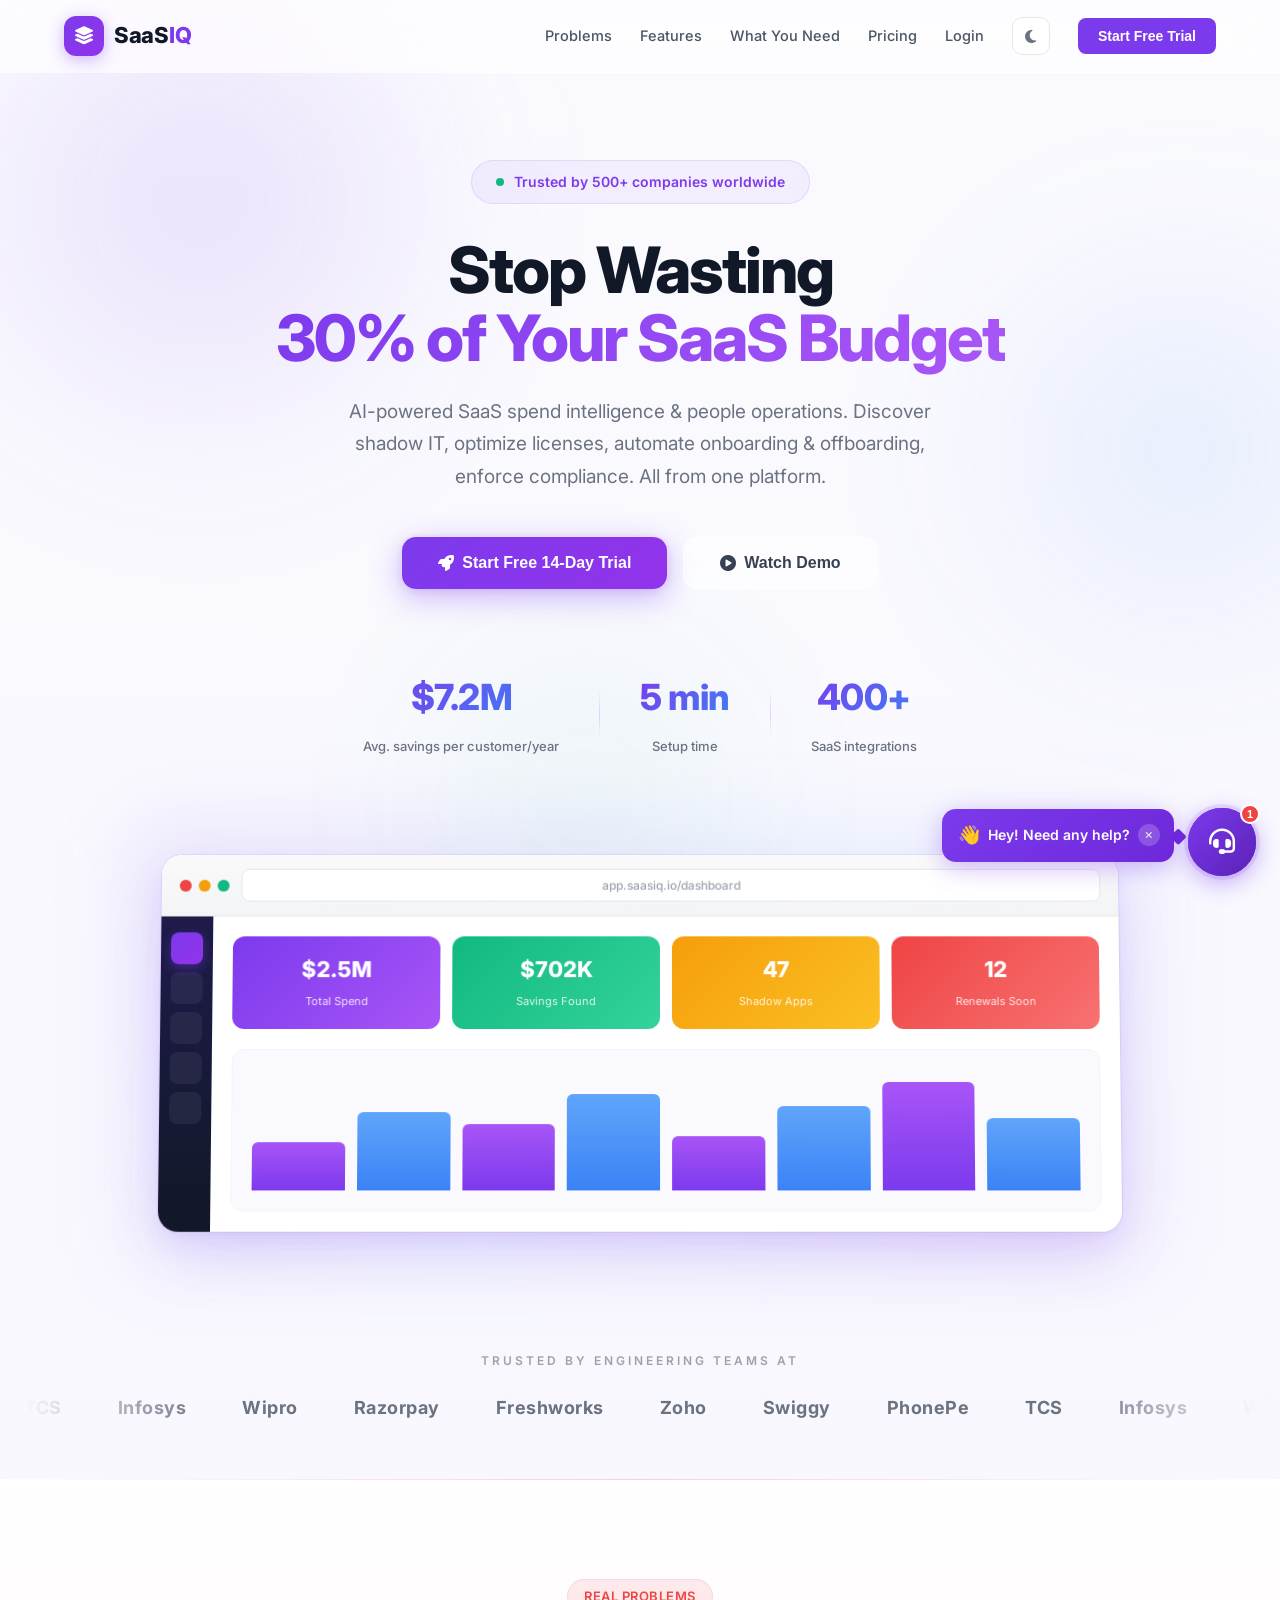
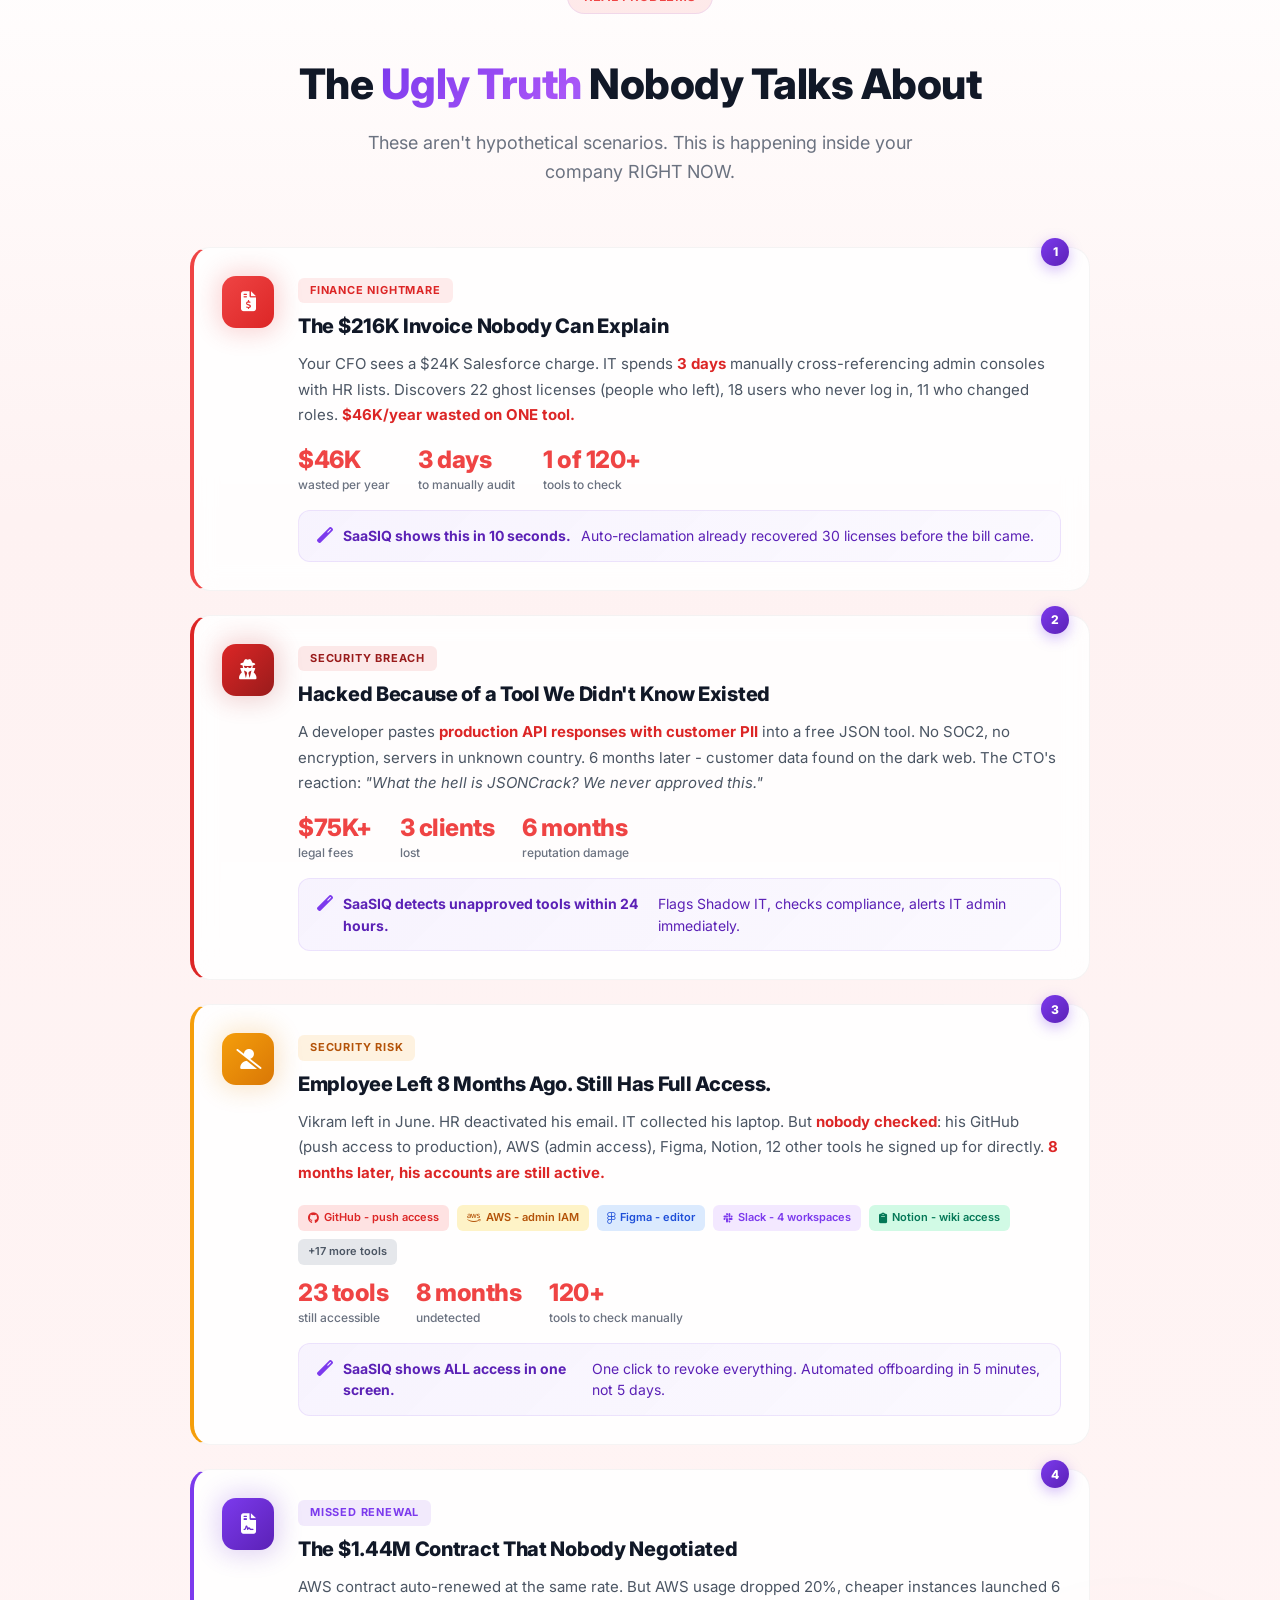
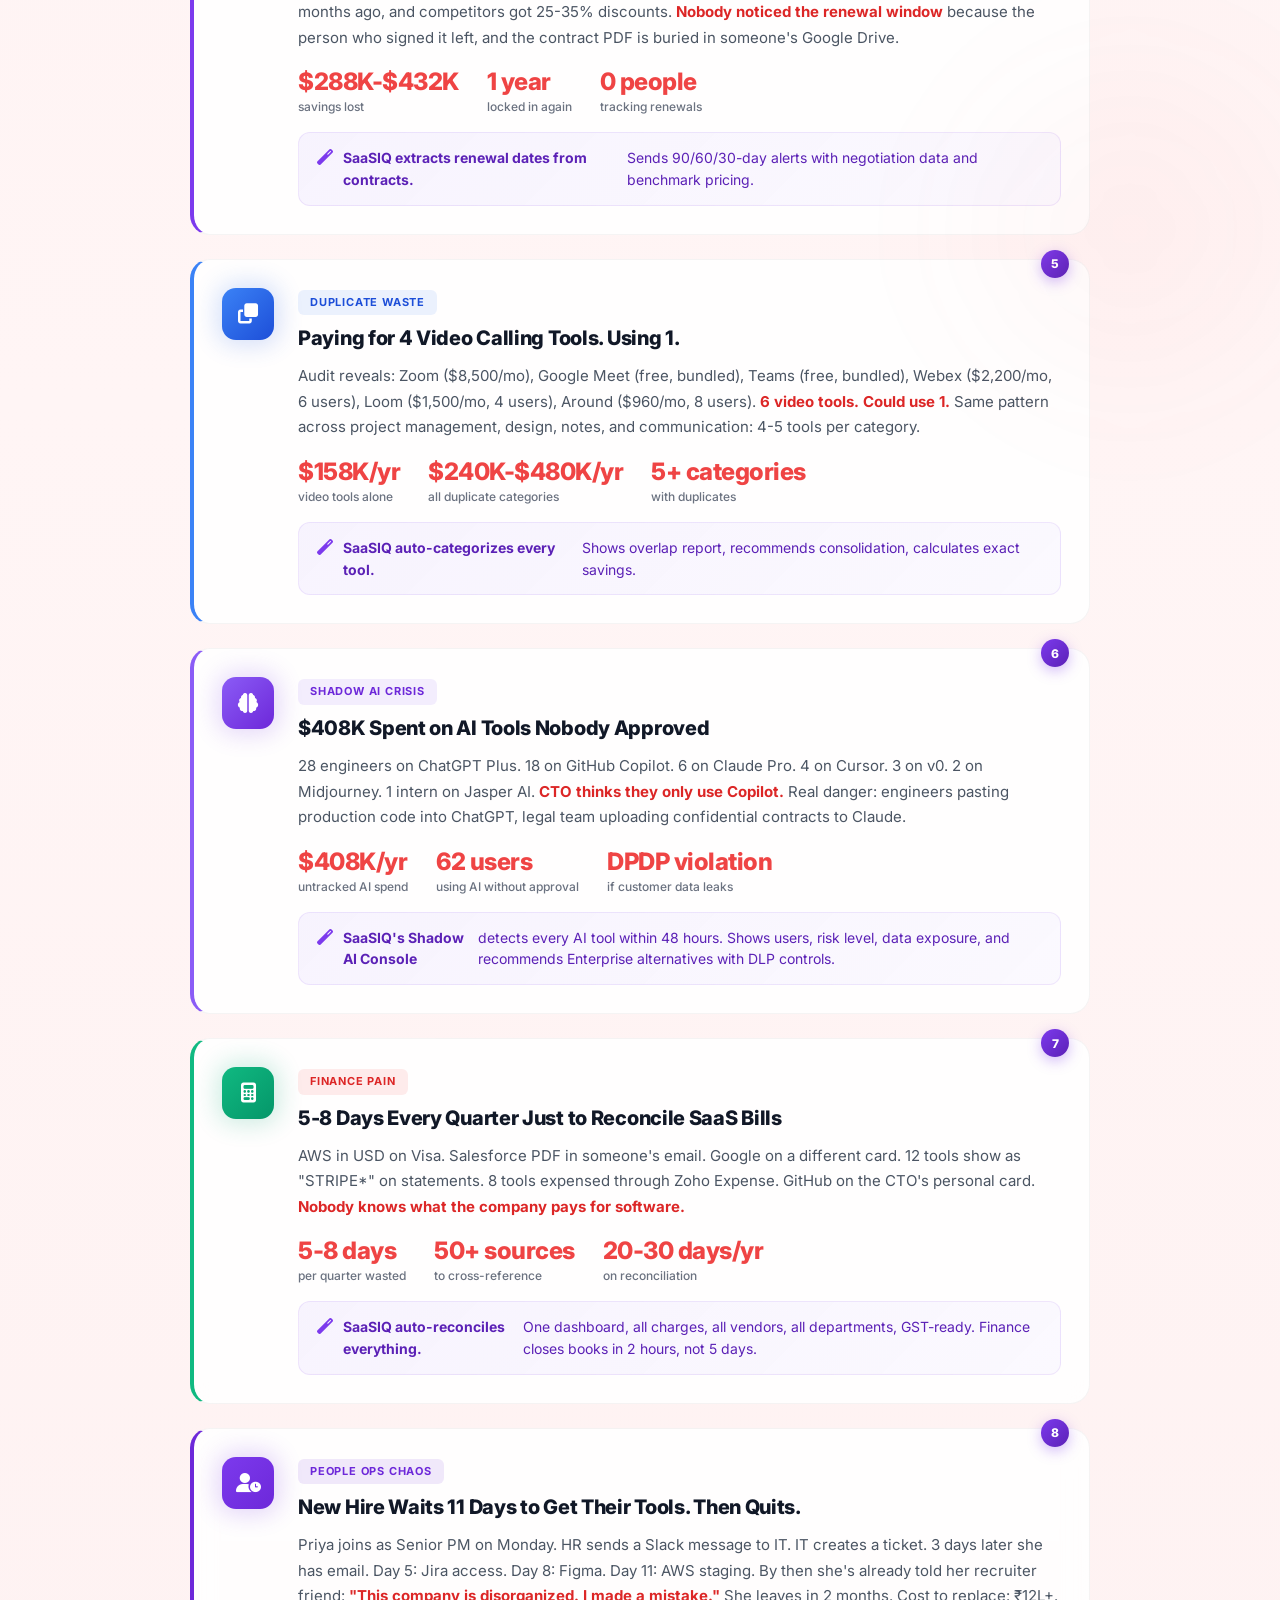
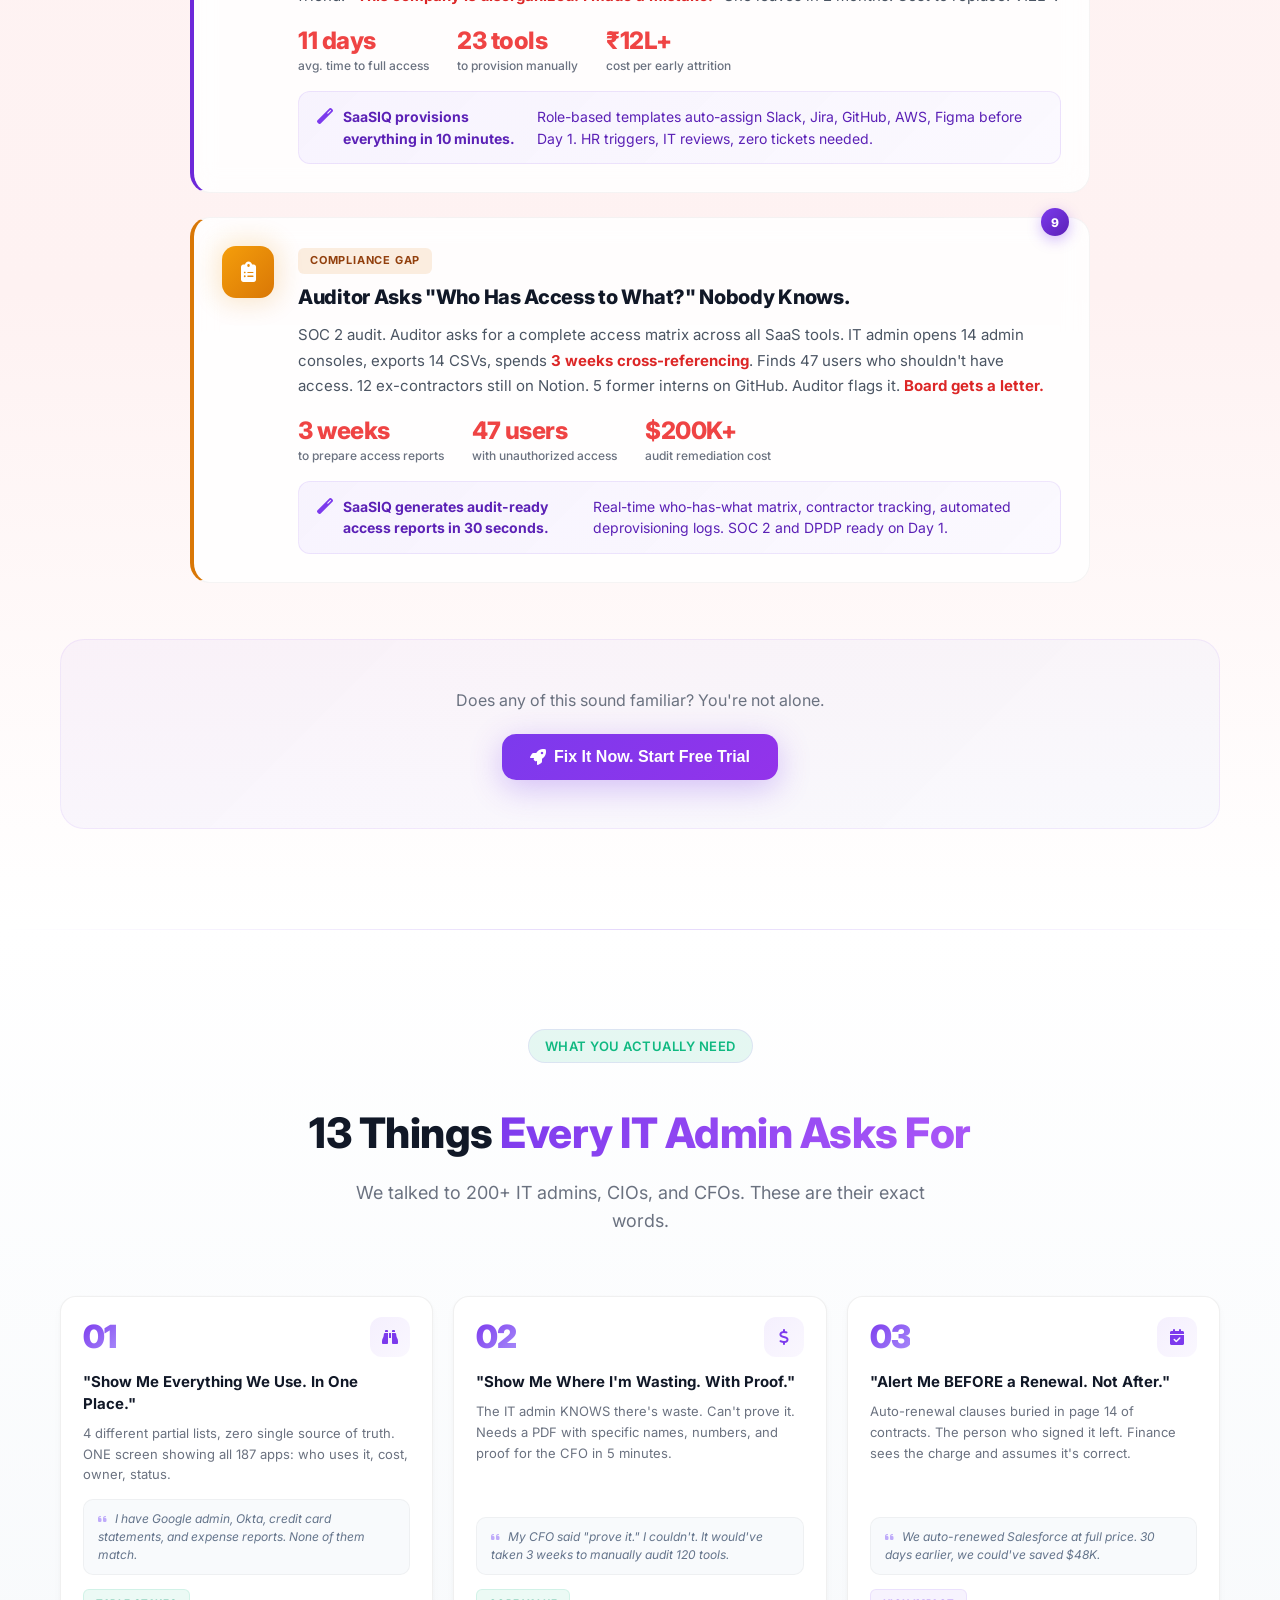
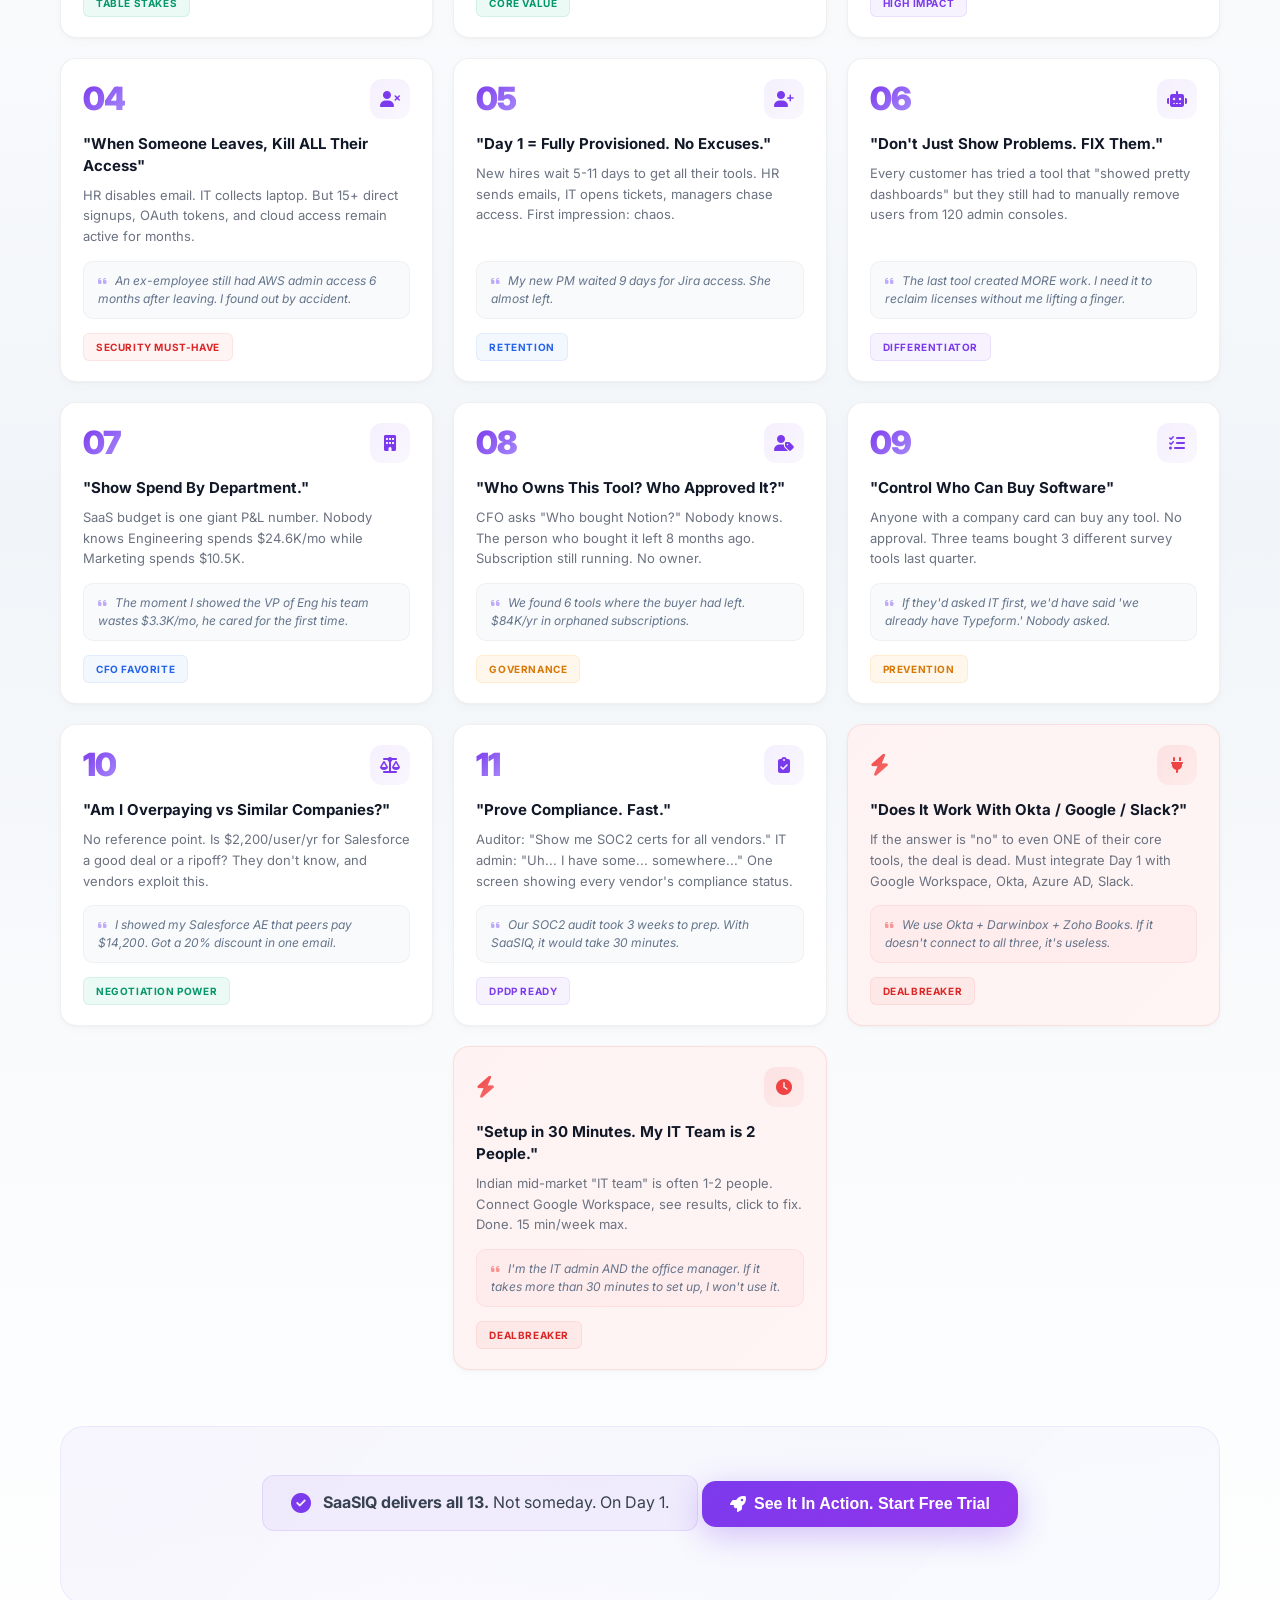
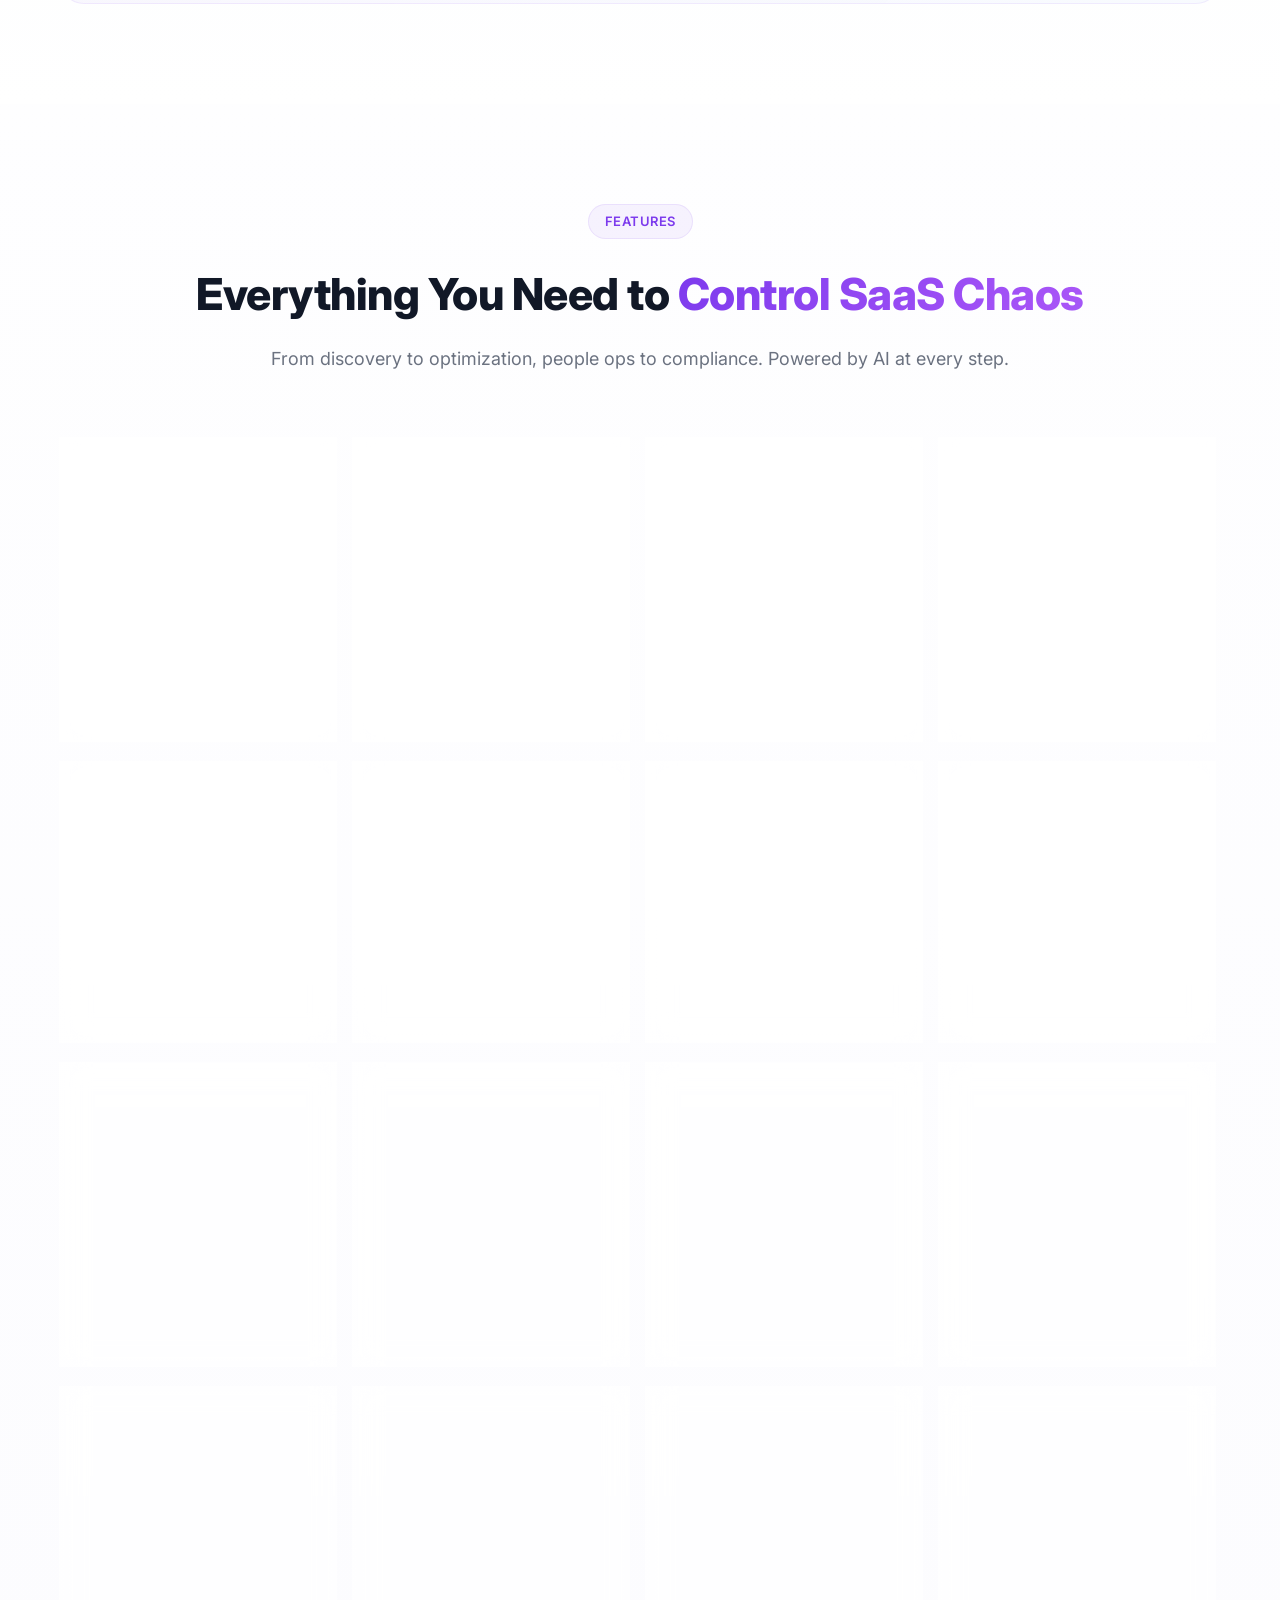
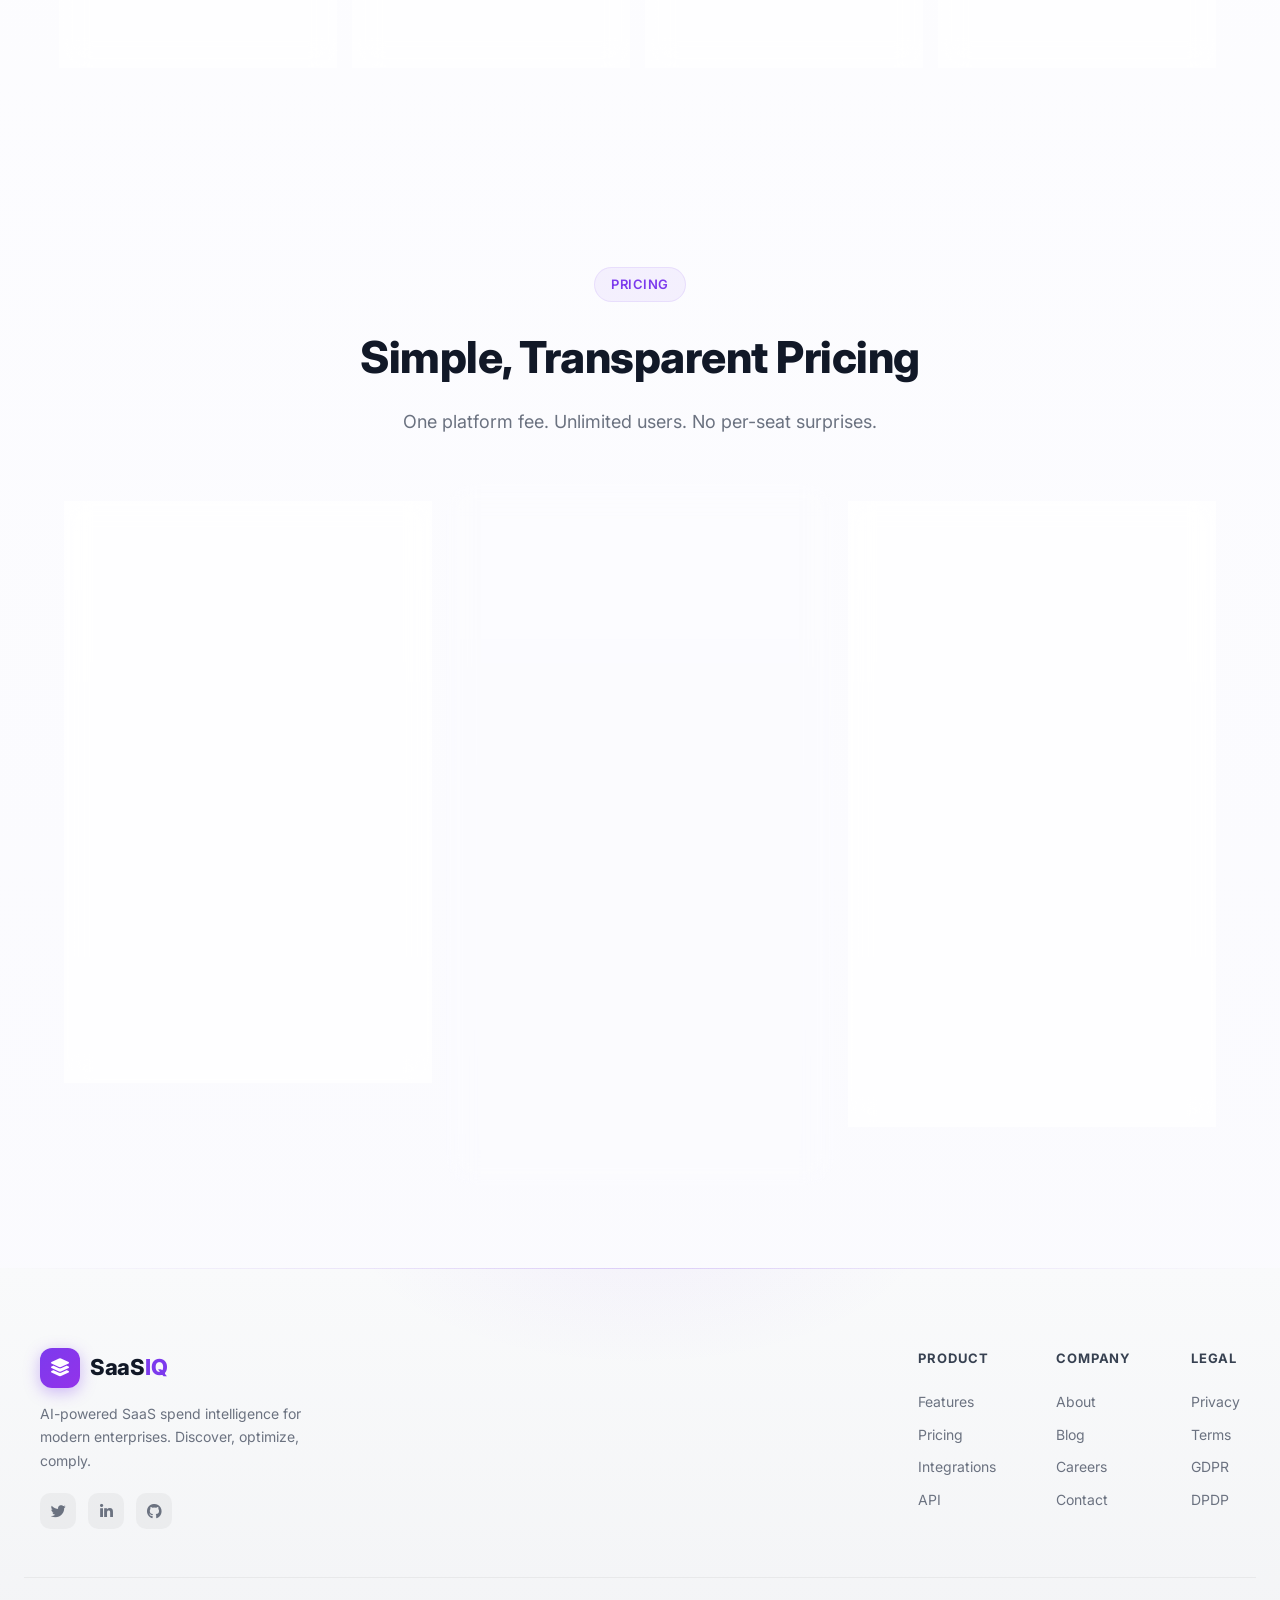
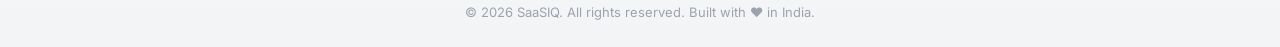
==== design/prototype/index.html @ 96b24afb "fix: hash routing - landing page visible by default, cache bust v=21" ====
<!DOCTYPE html>
<html lang="en">
<head>
    <meta charset="UTF-8">
    <meta name="viewport" content="width=device-width, initial-scale=1.0">
    <title>SaaSIQ - AI-Powered SaaS Spend Intelligence</title>
    <meta name="description" content="SaaSIQ - AI-Powered SaaS Spend Intelligence and Shadow IT Governance Platform. Discover, manage, and optimize your entire SaaS portfolio.">
    <link rel="icon" href="data:image/svg+xml,<svg xmlns='http://www.w3.org/2000/svg' viewBox='0 0 32 32'><rect width='32' height='32' rx='8' fill='%237C3AED'/><text x='16' y='22' font-size='18' font-weight='800' text-anchor='middle' fill='white' font-family='sans-serif'>S</text></svg>" type="image/svg+xml">
    <link rel="stylesheet" href="styles.css?v=21">
    <link href="https://fonts.googleapis.com/css2?family=Inter:wght@300;400;500;600;700;800&display=swap" rel="stylesheet">
    <link href="https://cdnjs.cloudflare.com/ajax/libs/font-awesome/6.4.0/css/all.min.css" rel="stylesheet">
    <style>
    /* Department Usage Analytics */
    .dept-usage-grid {
        display: grid;
        grid-template-columns: repeat(3, 1fr);
        gap: 16px;
        padding: 0 24px 24px;
    }
    .dept-card {
        border: 1px solid #E5E7EB;
        border-radius: 8px;
        padding: 16px;
        background: #fff;
        transition: box-shadow 0.2s, transform 0.2s;
    }
    .dept-card:hover {
        box-shadow: 0 4px 6px rgba(0,0,0,0.07), 0 2px 4px rgba(0,0,0,0.06);
        transform: translateY(-2px);
    }
    .dept-header { display: flex; align-items: center; gap: 12px; margin-bottom: 12px; }
    .dept-icon {
        width: 40px; height: 40px; min-width: 40px; border-radius: 10px;
        display: flex; align-items: center; justify-content: center; font-size: 16px;
    }
    .dept-info strong { display: block; font-size: 14px; }
    .dept-info span { font-size: 12px; color: #6B7280; }
    .dept-util-bar {
        width: 100%; height: 6px; background: #F3F4F6;
        border-radius: 3px; overflow: hidden; margin-bottom: 12px;
    }
    .dept-util-fill { height: 100%; border-radius: 3px; transition: width 1s ease; }
    .dept-stats {
        display: flex; justify-content: space-between; margin-bottom: 12px;
        padding-bottom: 12px; border-bottom: 1px solid #F3F4F6;
    }
    .dept-stats > div { text-align: center; }
    .dept-stats span { display: block; font-size: 10px; color: #6B7280; text-transform: uppercase; letter-spacing: 0.3px; }
    .dept-stats strong { font-size: 14px; }
    .dept-top-apps { display: flex; flex-wrap: wrap; gap: 6px; }
    .dept-app-chip {
        display: inline-flex; align-items: center; gap: 4px;
        padding: 4px 8px; border-radius: 6px; font-size: 11px;
        background: #F9FAFB; border: 1px solid #F3F4F6; font-weight: 500;
    }
    /* Leaderboard */
    .dept-leaderboard { padding: 0 24px 16px; display: flex; flex-direction: column; gap: 14px; }
    .leader-row { display: flex; align-items: center; gap: 12px; }
    .leader-rank {
        width: 28px; height: 28px; min-width: 28px; border-radius: 50%;
        display: flex; align-items: center; justify-content: center;
        font-size: 12px; font-weight: 700; color: #fff;
    }
    .leader-info { min-width: 120px; }
    .leader-info strong { display: block; font-size: 13px; }
    .leader-info span { font-size: 11px; color: #6B7280; }
    .leader-bar { flex: 1; height: 8px; background: #F3F4F6; border-radius: 4px; overflow: hidden; }
    .leader-fill { height: 100%; border-radius: 4px; transition: width 1s ease; }
    /* Days-Left Circle Indicators */
    .days-circle {
        width: 62px; height: 62px; min-width: 62px; border-radius: 50%;
        display: flex; flex-direction: column; align-items: center; justify-content: center;
        font-weight: 700; line-height: 1;
        box-shadow: 0 2px 8px rgba(0,0,0,0.08);
    }
    .days-circle .days-num { font-size: 18px; font-weight: 800; }
    .days-circle .days-label { font-size: 8px; font-weight: 500; text-transform: uppercase; letter-spacing: 0.3px; margin-top: 1px; opacity: 0.85; }
    .days-circle.critical { background: linear-gradient(135deg, #EF4444, #DC2626); color: #fff; box-shadow: 0 3px 12px rgba(239,68,68,0.35); animation: pulse-critical 2s infinite; }
    .days-circle.urgent { background: linear-gradient(135deg, #F97316, #EA580C); color: #fff; box-shadow: 0 3px 12px rgba(249,115,22,0.30); }
    .days-circle.warning { background: linear-gradient(135deg, #FBBF24, #F59E0B); color: #78350F; box-shadow: 0 3px 12px rgba(245,158,11,0.25); }
    .days-circle.safe { background: linear-gradient(135deg, #34D399, #10B981); color: #fff; box-shadow: 0 3px 12px rgba(16,185,129,0.25); }
    @keyframes pulse-critical { 0%, 100% { box-shadow: 0 3px 12px rgba(239,68,68,0.35); } 50% { box-shadow: 0 3px 20px rgba(239,68,68,0.55); } }
    /* Renewal filter */
    .renewal-filter-bar { display: flex; align-items: center; gap: 12px; padding: 16px 28px; background: #F9FAFB; border-radius: 8px; margin: 0 24px 20px; }
    .renewal-filter-label { font-size: 13px; font-weight: 600; color: #6B7280; }
    /* Dark mode inline overrides */
    body.theme-dark .dept-card { background: #1A1D2E !important; border-color: #2D3148 !important; color: #E5E7EB !important; }
    body.theme-dark .dept-app-chip { background: #252A3A !important; border-color: #374151 !important; color: #D1D5DB !important; }
    body.theme-dark .dept-info span { color: #9CA3AF; }
    body.theme-dark .dept-stats span { color: #9CA3AF; }
    body.theme-dark .dept-util-bar { background: #252A3A; }
    body.theme-dark .renewal-filter-bar { background: #1A1D2E; border: 1px solid #2D3148; }
    body.theme-dark .renewal-filter-label { color: #9CA3AF; }
    /* Responsive */
    @media (max-width: 1100px) { .dept-usage-grid { grid-template-columns: repeat(2, 1fr); } }
    @media (max-width: 700px) { .dept-usage-grid { grid-template-columns: 1fr; } }

    /* ===== NESTED DRILL-DOWN UX ===== */
    .drill-overlay {
        position: fixed; inset: 0; z-index: 10000;
        background: rgba(0,0,0,0.45); backdrop-filter: blur(4px);
        display: none; animation: fadeIn 0.2s ease;
    }
    .drill-overlay.open { display: flex; justify-content: flex-end; }
    .drill-panel {
        width: min(820px, 92vw); height: 100vh; background: #fff;
        box-shadow: -8px 0 40px rgba(0,0,0,0.15);
        overflow-y: auto; display: flex; flex-direction: column;
        animation: slideInRight 0.3s cubic-bezier(0.16, 1, 0.3, 1);
    }
    @keyframes slideInRight { from { transform: translateX(100%); } to { transform: translateX(0); } }
    @keyframes fadeIn { from { opacity: 0; } to { opacity: 1; } }

    /* Breadcrumb */
    .drill-breadcrumb {
        display: flex; align-items: center; gap: 6px; padding: 16px 24px 0;
        font-size: 13px; color: var(--gray-500); flex-wrap: wrap;
    }
    .drill-breadcrumb a {
        color: var(--primary); font-weight: 500; cursor: pointer; text-decoration: none;
        transition: color 0.15s;
    }
    .drill-breadcrumb a:hover { color: var(--primary-dark); text-decoration: underline; }
    .drill-breadcrumb .sep { color: var(--gray-300); font-size: 11px; }
    .drill-breadcrumb .current { color: var(--gray-800); font-weight: 600; }

    /* Drill header */
    .drill-header {
        display: flex; align-items: flex-start; justify-content: space-between;
        padding: 16px 24px 20px; border-bottom: 1px solid var(--gray-100);
    }
    .drill-header-left { display: flex; align-items: center; gap: 14px; }
    .drill-header-icon {
        width: 48px; height: 48px; border-radius: 14px;
        display: flex; align-items: center; justify-content: center;
        font-size: 20px; flex-shrink: 0;
    }
    .drill-header h2 { font-size: 22px; font-weight: 800; color: var(--gray-900); margin: 0; }
    .drill-header .drill-subtitle { font-size: 13px; color: var(--gray-500); margin-top: 2px; }
    .drill-close {
        width: 36px; height: 36px; border-radius: 10px; border: none;
        background: var(--gray-100); color: var(--gray-600); cursor: pointer;
        display: flex; align-items: center; justify-content: center;
        font-size: 16px; transition: all 0.15s; flex-shrink: 0;
    }
    .drill-close:hover { background: var(--gray-200); color: var(--gray-800); }

    /* Drill KPI strip */
    .drill-kpi-strip {
        display: grid; grid-template-columns: repeat(4, 1fr); gap: 12px;
        padding: 20px 24px; background: var(--gray-50);
        border-bottom: 1px solid var(--gray-100);
    }
    .drill-kpi {
        text-align: center; padding: 12px 8px;
        background: #fff; border-radius: 10px; border: 1px solid var(--gray-200);
    }
    .drill-kpi .kpi-val { font-size: 20px; font-weight: 800; display: block; color: var(--gray-900); }
    .drill-kpi .kpi-label { font-size: 10px; color: var(--gray-500); text-transform: uppercase; letter-spacing: 0.5px; font-weight: 600; display: block; margin-top: 2px; }

    /* Team cards grid */
    .drill-team-grid {
        display: grid; grid-template-columns: repeat(2, 1fr); gap: 14px;
        padding: 20px 24px;
    }
    @media (max-width: 700px) { .drill-team-grid { grid-template-columns: 1fr; } }

    .drill-team-card {
        border: 1.5px solid var(--gray-200); border-radius: 12px;
        padding: 18px; background: #fff; cursor: pointer;
        transition: all 0.2s; position: relative;
    }
    .drill-team-card:hover {
        border-color: var(--primary-light); box-shadow: 0 4px 16px rgba(124,58,237,0.1);
        transform: translateY(-2px);
    }
    .drill-team-card .team-head { display: flex; align-items: center; gap: 12px; margin-bottom: 12px; }
    .drill-team-card .team-icon {
        width: 36px; height: 36px; border-radius: 10px;
        display: flex; align-items: center; justify-content: center;
        font-size: 14px; flex-shrink: 0;
    }
    .drill-team-card .team-name { font-size: 15px; font-weight: 700; color: var(--gray-900); }
    .drill-team-card .team-meta { font-size: 12px; color: var(--gray-500); }
    .drill-team-card .team-bar { width: 100%; height: 5px; background: var(--gray-100); border-radius: 3px; margin-bottom: 10px; overflow: hidden; }
    .drill-team-card .team-bar-fill { height: 100%; border-radius: 3px; transition: width 0.8s ease; }
    .drill-team-card .team-stats { display: flex; justify-content: space-between; font-size: 12px; }
    .drill-team-card .team-stats span { color: var(--gray-500); }
    .drill-team-card .team-stats strong { color: var(--gray-800); }
    .drill-team-card .drill-arrow {
        position: absolute; right: 16px; top: 50%; transform: translateY(-50%);
        color: var(--gray-300); font-size: 14px; transition: all 0.2s;
    }
    .drill-team-card:hover .drill-arrow { color: var(--primary); transform: translateY(-50%) translateX(3px); }

    /* Member table inside team drill */
    .drill-member-section { padding: 0 24px 24px; }
    .drill-member-section h4 { font-size: 14px; font-weight: 700; color: var(--gray-800); margin-bottom: 12px; display: flex; align-items: center; gap: 8px; }
    .drill-member-table { width: 100%; border-collapse: separate; border-spacing: 0; font-size: 13px; }
    .drill-member-table thead th {
        text-align: left; padding: 10px 14px; font-size: 11px; font-weight: 600;
        text-transform: uppercase; letter-spacing: 0.3px; color: var(--gray-500);
        background: var(--gray-50); border-bottom: 1px solid var(--gray-200);
    }
    .drill-member-table thead th:first-child { border-radius: 8px 0 0 0; }
    .drill-member-table thead th:last-child { border-radius: 0 8px 0 0; }
    .drill-member-table tbody td {
        padding: 12px 14px; border-bottom: 1px solid var(--gray-100);
        color: var(--gray-700); vertical-align: middle;
    }
    .drill-member-table tbody tr:hover { background: rgba(124,58,237,0.03); }
    .member-avatar {
        width: 30px; height: 30px; border-radius: 50%; display: inline-flex;
        align-items: center; justify-content: center; font-size: 11px;
        font-weight: 700; color: #fff; margin-right: 8px; vertical-align: middle;
    }
    .member-status {
        display: inline-flex; align-items: center; gap: 4px; padding: 3px 10px;
        border-radius: 6px; font-size: 11px; font-weight: 600;
    }
    .member-status.active { background: #D1FAE5; color: #047857; }
    .member-status.idle { background: #FEF3C7; color: #B45309; }
    .member-status.inactive { background: #FEE2E2; color: #DC2626; }

    /* AI insight box in drill */
    .drill-ai-insight {
        margin: 0 24px 20px; padding: 14px 16px; border-radius: 10px;
        background: linear-gradient(135deg, rgba(124,58,237,0.05), rgba(59,130,246,0.05));
        border: 1px solid rgba(124,58,237,0.12);
        display: flex; align-items: flex-start; gap: 10px;
    }
    .drill-ai-insight i { color: var(--primary); margin-top: 2px; }
    .drill-ai-insight span { font-size: 12px; color: var(--gray-600); line-height: 1.5; }

    /* Clickable dept card indicator */
    .dept-card[onclick], .dept-grid [onclick] {
        cursor: pointer;
        position: relative;
    }
    .dept-card[onclick]::after {
        content: '\f054';
        font-family: 'Font Awesome 6 Free';
        font-weight: 900;
        position: absolute;
        top: 16px; right: 16px;
        font-size: 11px;
        color: var(--gray-300);
        transition: all 0.2s;
    }
    .dept-card[onclick]:hover::after {
        color: var(--primary);
        transform: translateX(2px);
    }

    /* Cost drill-down specific */
    .drill-cost-grid {
        display: grid; grid-template-columns: repeat(2, 1fr); gap: 14px;
        padding: 20px 24px;
    }
    @media (max-width: 700px) { .drill-cost-grid { grid-template-columns: 1fr; } }
    .drill-cost-card {
        border: 1.5px solid var(--gray-200); border-radius: 12px;
        padding: 18px; background: #fff; cursor: pointer;
        transition: all 0.2s; position: relative;
    }
    .drill-cost-card:hover {
        border-color: var(--primary-light); box-shadow: 0 4px 16px rgba(124,58,237,0.1);
        transform: translateY(-2px);
    }
    .drill-cost-card .cost-team-name { font-size: 15px; font-weight: 700; color: var(--gray-900); margin-bottom: 4px; }
    .drill-cost-card .cost-team-meta { font-size: 12px; color: var(--gray-500); margin-bottom: 12px; }
    .drill-cost-card .cost-amount { font-size: 24px; font-weight: 800; color: var(--gray-900); }
    .drill-cost-card .cost-waste { font-size: 12px; color: var(--red); font-weight: 600; margin-top: 4px; }

    /* App usage list in team view */
    .drill-app-list { padding: 0 24px 24px; display: flex; flex-direction: column; gap: 8px; }
    .drill-app-row {
        display: flex; align-items: center; gap: 12px; padding: 10px 14px;
        background: var(--gray-50); border-radius: 10px;
    }
    .drill-app-row .app-icon { width: 32px; height: 32px; border-radius: 8px; font-size: 11px; }
    .drill-app-row .app-details { flex: 1; }
    .drill-app-row .app-name { font-size: 13px; font-weight: 600; color: var(--gray-800); }
    .drill-app-row .app-usage { font-size: 11px; color: var(--gray-500); }
    .drill-app-row .app-cost { font-size: 14px; font-weight: 700; color: var(--gray-800); }

    /* Dark mode overrides for drill */
    body.theme-dark .drill-panel { background: #13152A; color: #E5E7EB; }
    body.theme-dark .drill-header h2 { color: #E5E7EB; }
    body.theme-dark .drill-header .drill-subtitle { color: #9CA3AF; }
    body.theme-dark .drill-close { background: #252A3A; color: #9CA3AF; }
    body.theme-dark .drill-close:hover { background: #374151; color: #E5E7EB; }
    body.theme-dark .drill-kpi-strip { background: #1A1D2E; border-color: #2D3148; }
    body.theme-dark .drill-kpi { background: #252A3A; border-color: #374151; }
    body.theme-dark .drill-kpi .kpi-val { color: #E5E7EB; }
    body.theme-dark .drill-kpi .kpi-label { color: #9CA3AF; }
    body.theme-dark .drill-team-card { background: #1A1D2E; border-color: #2D3148; color: #E5E7EB; }
    body.theme-dark .drill-team-card:hover { border-color: var(--primary-light); }
    body.theme-dark .drill-team-card .team-name { color: #E5E7EB; }
    body.theme-dark .drill-member-table thead th { background: #1A1D2E; color: #9CA3AF; border-color: #2D3148; }
    body.theme-dark .drill-member-table tbody td { border-color: #2D3148; color: #D1D5DB; }
    body.theme-dark .drill-cost-card { background: #1A1D2E; border-color: #2D3148; }
    body.theme-dark .drill-cost-card .cost-team-name { color: #E5E7EB; }
    body.theme-dark .drill-cost-card .cost-amount { color: #E5E7EB; }
    body.theme-dark .drill-breadcrumb .current { color: #E5E7EB; }
    body.theme-dark .drill-app-row { background: #252A3A; }
    body.theme-dark .drill-app-row .app-name { color: #E5E7EB; }
    body.theme-dark .drill-app-row .app-cost { color: #E5E7EB; }

    /* ===== ORG EXPLORER TREE (3 levels: Org → Team → Person) ===== */
    .org-tree { user-select: none; }

    /* ---- Org-level node (root card) ---- */
    .org-node {
        border: 1.5px solid var(--gray-200); border-radius: 16px;
        background: #fff; margin-bottom: 20px; overflow: hidden;
        transition: box-shadow 0.2s;
    }
    .org-node:hover { box-shadow: 0 4px 20px rgba(0,0,0,0.06); }
    .org-node-header {
        display: flex; align-items: center; gap: 14px; padding: 20px 24px;
        cursor: pointer; transition: background 0.15s;
    }
    .org-node-header:hover { background: var(--gray-50); }
    .org-toggle {
        width: 30px; height: 30px; border-radius: 8px; border: none;
        background: var(--gray-100); color: var(--gray-600);
        display: flex; align-items: center; justify-content: center;
        font-size: 12px; cursor: pointer; transition: all 0.25s; flex-shrink: 0;
    }
    .org-toggle.open { background: var(--primary-bg); color: var(--primary); transform: rotate(90deg); }
    .org-node-icon {
        width: 48px; height: 48px; border-radius: 14px;
        display: flex; align-items: center; justify-content: center;
        font-size: 20px; flex-shrink: 0;
    }
    .org-node-info { flex: 1; min-width: 0; }
    .org-node-name { font-size: 20px; font-weight: 800; color: var(--gray-900); }
    .org-node-meta { font-size: 12px; color: var(--gray-500); margin-top: 2px; }
    .org-node-kpis { display: flex; gap: 4px; flex-shrink: 0; flex-wrap: wrap; }
    .org-node-kpi {
        text-align: center; padding: 6px 14px; border-radius: 10px;
        background: var(--gray-50); border: 1px solid var(--gray-100);
        min-width: 72px;
    }
    .org-node-kpi .kv { font-size: 15px; font-weight: 800; display: block; }
    .org-node-kpi .kl { font-size: 9px; color: var(--gray-500); text-transform: uppercase; letter-spacing: 0.4px; font-weight: 600; }
    .org-node-kpi.expense { background: linear-gradient(135deg,rgba(124,58,237,0.06),rgba(59,130,246,0.06)); border-color: rgba(124,58,237,0.12); }
    .org-node-kpi.waste { background: rgba(239,68,68,0.05); border-color: rgba(239,68,68,0.12); }
    .org-expense-bar {
        display: flex; gap: 8px; padding: 10px 24px 14px; flex-wrap: wrap;
        border-top: 1px dashed var(--gray-100);
    }
    .org-expense-pill {
        display: inline-flex; align-items: center; gap: 6px; padding: 5px 14px;
        border-radius: 8px; font-size: 12px; font-weight: 600;
    }
    .org-expense-pill i { font-size: 10px; }
    .org-expense-pill.spend { background: #EDE9FE; color: #6D28D9; }
    .org-expense-pill.waste { background: #FEE2E2; color: #DC2626; }
    .org-expense-pill.savings { background: #D1FAE5; color: #047857; }
    .org-expense-pill.apps { background: #DBEAFE; color: #1D4ED8; }
    .org-expense-pill.licenses { background: #FEF3C7; color: #B45309; }
    .org-children { display: none; padding: 0 12px 16px 32px; }
    .org-children.open { display: block; }

    /* ---- Team-level node (direct child of org) ---- */
    .team-node {
        border: 1.5px solid var(--gray-200); border-radius: 12px;
        background: #fff; margin: 10px 0; overflow: hidden;
        border-left: 4px solid var(--gray-300);
        transition: all 0.2s; position: relative;
    }
    .team-node:hover { border-left-color: var(--primary); box-shadow: 0 2px 12px rgba(0,0,0,0.04); }
    .team-node::before {
        content: ''; position: absolute; left: -16px; top: 0; bottom: 0;
        width: 2px; background: var(--gray-200);
    }
    .team-node-header {
        display: flex; align-items: center; gap: 12px; padding: 14px 18px;
        cursor: pointer; transition: background 0.15s;
    }
    .team-node-header:hover { background: var(--gray-50); }
    .team-node-icon {
        width: 36px; height: 36px; border-radius: 10px;
        display: flex; align-items: center; justify-content: center;
        font-size: 14px; flex-shrink: 0;
    }
    .team-node-info { flex: 1; min-width: 0; }
    .team-node-name { font-size: 15px; font-weight: 700; color: var(--gray-900); }
    .team-node-meta { font-size: 11px; color: var(--gray-500); margin-top: 1px; }
    .team-node-kpis { display: flex; gap: 4px; margin-left: auto; flex-shrink: 0; flex-wrap: wrap; }
    .team-node-kpi {
        text-align: center; padding: 4px 12px; border-radius: 8px;
        background: var(--gray-50); border: 1px solid var(--gray-100);
        min-width: 60px;
    }
    .team-node-kpi .kv { font-size: 13px; font-weight: 700; display: block; }
    .team-node-kpi .kl { font-size: 8px; color: var(--gray-500); text-transform: uppercase; letter-spacing: 0.3px; font-weight: 600; }
    .team-node-kpi.expense { background: linear-gradient(135deg,rgba(124,58,237,0.05),rgba(59,130,246,0.05)); border-color: rgba(124,58,237,0.1); }
    .team-node-kpi.waste { background: rgba(239,68,68,0.04); border-color: rgba(239,68,68,0.1); }
    .team-expense-bar {
        display: flex; gap: 6px; padding: 8px 18px 10px; flex-wrap: wrap;
        border-top: 1px dashed var(--gray-100);
    }
    .team-expense-pill {
        display: inline-flex; align-items: center; gap: 5px; padding: 4px 11px;
        border-radius: 7px; font-size: 11px; font-weight: 600;
    }
    .team-expense-pill i { font-size: 9px; }
    .team-expense-pill.spend { background: #EDE9FE; color: #6D28D9; }
    .team-expense-pill.waste { background: #FEE2E2; color: #DC2626; }
    .team-expense-pill.savings { background: #D1FAE5; color: #047857; }
    .team-expense-pill.apps { background: #DBEAFE; color: #1D4ED8; }
    .team-children { display: none; padding: 4px 8px 12px 20px; }
    .team-children.open { display: block; }

    /* ---- AI tip inside team ---- */
    .team-ai-tip {
        margin: 6px 8px 10px 8px; padding: 10px 14px; border-radius: 10px;
        background: linear-gradient(135deg, rgba(124,58,237,0.04), rgba(59,130,246,0.04));
        border: 1px solid rgba(124,58,237,0.1);
        display: flex; align-items: flex-start; gap: 8px;
        font-size: 12px; color: var(--gray-600); line-height: 1.5;
    }
    .team-ai-tip i { color: var(--primary); margin-top: 1px; flex-shrink: 0; }

    /* ---- Person row (leaf) ---- */
    .person-row {
        display: flex; align-items: center; gap: 12px; padding: 10px 14px;
        border-radius: 10px; margin: 4px 0; transition: all 0.15s;
        border: 1px solid transparent;
    }
    .person-row:hover { background: rgba(124,58,237,0.04); border-color: rgba(124,58,237,0.08); }
    .person-avatar {
        width: 36px; height: 36px; border-radius: 50%; display: flex;
        align-items: center; justify-content: center; font-size: 12px;
        font-weight: 700; color: #fff; flex-shrink: 0;
    }
    .person-info { flex: 1; min-width: 0; }
    .person-name { font-size: 13px; font-weight: 600; color: var(--gray-800); }
    .person-role { font-size: 11px; color: var(--gray-500); }
    .person-stats { display: flex; gap: 12px; flex-shrink: 0; align-items: center; }
    .person-stat { text-align: center; min-width: 54px; }
    .person-stat .pv { font-size: 13px; font-weight: 700; display: block; color: var(--gray-800); }
    .person-stat .pl { font-size: 8px; color: var(--gray-500); text-transform: uppercase; letter-spacing: 0.3px; font-weight: 500; }
    .person-stat.expense-stat .pv { color: #6D28D9; font-weight: 800; }
    .person-status-dot {
        display: inline-flex; align-items: center; gap: 4px; padding: 3px 10px;
        border-radius: 6px; font-size: 10px; font-weight: 600;
    }
    .person-status-dot.active { background: #D1FAE5; color: #047857; }
    .person-status-dot.idle { background: #FEF3C7; color: #B45309; }
    .person-status-dot.inactive { background: #FEE2E2; color: #DC2626; }

    /* ---- Responsive ---- */
    @media (max-width: 900px) {
        .org-node-kpis { display: none; }
        .team-node-kpis { display: none; }
        .person-stats { display: none; }
        .org-expense-bar, .team-expense-bar { flex-direction: column; }
    }
    @media (max-width: 600px) {
        .org-children { padding-left: 12px; }
        .team-children { padding-left: 8px; }
        .org-node-header { padding: 14px 16px; }
        .team-node-header { padding: 10px 12px; }
    }

    /* ---- Dark mode ---- */
    body.theme-dark .org-node { background: #1A1D2E; border-color: #2D3148; }
    body.theme-dark .org-node-header:hover { background: #252A3A; }
    body.theme-dark .org-node-name { color: #E5E7EB; }
    body.theme-dark .org-node-kpi { background: #252A3A; border-color: #374151; }
    body.theme-dark .org-node-kpi.expense { background: rgba(124,58,237,0.12); border-color: rgba(124,58,237,0.2); }
    body.theme-dark .org-node-kpi.waste { background: rgba(239,68,68,0.1); border-color: rgba(239,68,68,0.18); }
    body.theme-dark .org-expense-bar { border-top-color: #2D3148; }
    body.theme-dark .org-expense-pill.spend { background: rgba(124,58,237,0.18); color: #A78BFA; }
    body.theme-dark .org-expense-pill.waste { background: rgba(239,68,68,0.15); color: #FCA5A5; }
    body.theme-dark .org-expense-pill.savings { background: rgba(16,185,129,0.15); color: #6EE7B7; }
    body.theme-dark .org-expense-pill.apps { background: rgba(59,130,246,0.15); color: #93C5FD; }
    body.theme-dark .org-expense-pill.licenses { background: rgba(245,158,11,0.15); color: #FCD34D; }
    body.theme-dark .org-toggle { background: #252A3A; color: #9CA3AF; }
    body.theme-dark .org-toggle.open { background: rgba(124,58,237,0.15); color: var(--primary-light); }
    body.theme-dark .team-node { background: #1E2235; border-color: #2D3148; border-left-color: #374151; }
    body.theme-dark .team-node:hover { background: #252A3A; border-left-color: var(--primary); }
    body.theme-dark .team-node::before { background: #374151; }
    body.theme-dark .team-node-name { color: #E5E7EB; }
    body.theme-dark .team-node-kpi { background: #252A3A; border-color: #374151; }
    body.theme-dark .team-node-kpi.expense { background: rgba(124,58,237,0.1); border-color: rgba(124,58,237,0.18); }
    body.theme-dark .team-node-kpi.waste { background: rgba(239,68,68,0.08); border-color: rgba(239,68,68,0.15); }
    body.theme-dark .team-expense-bar { border-top-color: #2D3148; }
    body.theme-dark .team-expense-pill.spend { background: rgba(124,58,237,0.15); color: #A78BFA; }
    body.theme-dark .team-expense-pill.waste { background: rgba(239,68,68,0.12); color: #FCA5A5; }
    body.theme-dark .team-expense-pill.savings { background: rgba(16,185,129,0.12); color: #6EE7B7; }
    body.theme-dark .team-expense-pill.apps { background: rgba(59,130,246,0.12); color: #93C5FD; }
    body.theme-dark .team-ai-tip { background: rgba(124,58,237,0.08); border-color: rgba(124,58,237,0.15); }
    body.theme-dark .person-row:hover { background: rgba(124,58,237,0.08); }
    body.theme-dark .person-name { color: #E5E7EB; }
    body.theme-dark .person-stat .pv { color: #E5E7EB; }
    body.theme-dark .person-stat.expense-stat .pv { color: #A78BFA; }

    /* ========== BULK IMPORT ========== */
    .bulk-import-tabs { display:flex; gap:0; border-bottom:2px solid var(--gray-200); margin-bottom:20px; }
    .bulk-import-tab { padding:10px 20px; font-size:13px; font-weight:600; color:var(--gray-500); cursor:pointer; border-bottom:2px solid transparent; margin-bottom:-2px; transition:all 0.2s; background:none; border-top:none; border-left:none; border-right:none; }
    .bulk-import-tab.active { color:var(--primary); border-bottom-color:var(--primary); }
    .bulk-import-tab:hover:not(.active) { color:var(--gray-700); }
    .bulk-import-panel { display:none; }
    .bulk-import-panel.active { display:block; }

    .bulk-drop-zone { border:2px dashed rgba(124,58,237,0.3); border-radius:14px; padding:40px 20px; text-align:center; cursor:pointer; transition:all 0.25s; background:rgba(124,58,237,0.03); }
    .bulk-drop-zone:hover, .bulk-drop-zone.drag-over { border-color:var(--primary); background:rgba(124,58,237,0.08); transform:scale(1.01); }
    .bulk-drop-zone i { font-size:36px; color:var(--primary); margin-bottom:12px; }

    .bulk-paste-area { width:100%; min-height:140px; border:1.5px solid var(--gray-300); border-radius:10px; padding:14px; font-family:'Courier New',monospace; font-size:12px; line-height:1.6; resize:vertical; transition:border-color 0.2s; background:var(--white); color:var(--gray-700); }
    .bulk-paste-area:focus { border-color:var(--primary); outline:none; box-shadow:0 0 0 3px rgba(124,58,237,0.1); }

    .bulk-dynamic-table { width:100%; border-collapse:separate; border-spacing:0; }
    .bulk-dynamic-table th { text-align:left; font-size:11px; font-weight:700; color:var(--gray-500); text-transform:uppercase; letter-spacing:0.5px; padding:8px 10px; background:var(--gray-50); border-bottom:1.5px solid var(--gray-200); }
    .bulk-dynamic-table td { padding:4px 4px; }
    .bulk-dynamic-table input, .bulk-dynamic-table select { width:100%; padding:7px 10px; border:1.5px solid var(--gray-200); border-radius:8px; font-size:12px; background:var(--white); color:var(--gray-700); transition:border-color 0.2s; }
    .bulk-dynamic-table input:focus, .bulk-dynamic-table select:focus { border-color:var(--primary); outline:none; }
    .bulk-row-remove { background:none; border:none; color:var(--gray-400); cursor:pointer; font-size:14px; padding:6px; border-radius:6px; transition:all 0.15s; }
    .bulk-row-remove:hover { color:#EF4444; background:rgba(239,68,68,0.08); }

    .bulk-preview { margin-top:16px; padding:14px; background:rgba(124,58,237,0.04); border:1px solid rgba(124,58,237,0.12); border-radius:10px; }
    .bulk-preview-header { display:flex; justify-content:space-between; align-items:center; margin-bottom:10px; }
    .bulk-preview-count { font-size:14px; font-weight:700; color:var(--primary); }
    .bulk-preview-table { width:100%; font-size:12px; border-collapse:collapse; }
    .bulk-preview-table th { text-align:left; padding:6px 8px; color:var(--gray-500); font-weight:600; font-size:11px; text-transform:uppercase; border-bottom:1px solid var(--gray-200); }
    .bulk-preview-table td { padding:6px 8px; color:var(--gray-700); border-bottom:1px solid var(--gray-100); }
    .bulk-preview-table tr:last-child td { border-bottom:none; }

    .bulk-import-type-selector { display:flex; gap:10px; margin-bottom:18px; }
    .bulk-type-btn { flex:1; padding:14px 12px; border:1.5px solid var(--gray-200); border-radius:12px; background:var(--white); cursor:pointer; text-align:center; transition:all 0.2s; }
    .bulk-type-btn:hover { border-color:rgba(124,58,237,0.3); background:rgba(124,58,237,0.03); }
    .bulk-type-btn.active { border-color:var(--primary); background:rgba(124,58,237,0.06); box-shadow:0 0 0 3px rgba(124,58,237,0.08); }
    .bulk-type-btn i { font-size:22px; display:block; margin-bottom:6px; }
    .bulk-type-btn span { font-size:12px; font-weight:600; }

    body.theme-dark .bulk-drop-zone { background:rgba(124,58,237,0.06); border-color:rgba(124,58,237,0.2); }
    body.theme-dark .bulk-paste-area { background:#1E2035; color:#E5E7EB; border-color:#2D3148; }
    body.theme-dark .bulk-dynamic-table th { background:#1A1C2E; color:#9CA3AF; border-color:#2D3148; }
    body.theme-dark .bulk-dynamic-table input, body.theme-dark .bulk-dynamic-table select { background:#1E2035; color:#E5E7EB; border-color:#2D3148; }
    body.theme-dark .bulk-preview { background:rgba(124,58,237,0.08); border-color:rgba(124,58,237,0.15); }
    body.theme-dark .bulk-preview-table th { color:#9CA3AF; border-color:#2D3148; }
    body.theme-dark .bulk-preview-table td { color:#E5E7EB; border-color:#1E2035; }
    body.theme-dark .bulk-type-btn { background:#1E2035; border-color:#2D3148; color:#E5E7EB; }
    body.theme-dark .bulk-type-btn.active { border-color:var(--primary); background:rgba(124,58,237,0.12); }
    body.theme-dark .bulk-import-tab { color:#9CA3AF; }
    body.theme-dark .bulk-import-tab.active { color:var(--primary); }
    body.theme-dark .bulk-import-tabs { border-color:#2D3148; }

    </style>
</head>
<body>
<a href="#main-content" class="skip-to-content">Skip to main content</a>

<!-- ==================== LANDING PAGE ==================== -->
<div id="page-landing" class="page active">
    <!-- Floating decorative orbs -->
    <div class="hero-orb hero-orb-1"></div>
    <div class="hero-orb hero-orb-2"></div>
    <div class="hero-orb hero-orb-3"></div>

    <nav class="landing-nav">
        <div class="landing-nav-inner">
            <div class="logo">
                <div class="logo-icon"><i class="fas fa-layer-group"></i></div>
                <span class="logo-text">SaaS<span class="logo-highlight">IQ</span></span>
            </div>
            <div class="nav-links">
                <a href="javascript:void(0)" onclick="scrollToSection('problems')">Problems</a>
                <a href="javascript:void(0)" onclick="scrollToSection('features')">Features</a>
                <a href="javascript:void(0)" onclick="scrollToSection('customer-needs')">What You Need</a>
                <a href="javascript:void(0)" onclick="scrollToSection('pricing')">Pricing</a>
                <a href="javascript:void(0)" onclick="showPage('page-login')">Login</a>
                <button class="landing-theme-toggle" onclick="toggleLandingTheme()" title="Toggle light/dark mode" aria-label="Toggle theme">
                    <i class="fas fa-moon" id="landing-theme-icon"></i>
                </button>
                <button class="btn btn-primary btn-glow" onclick="showPage('page-signup')">Start Free Trial</button>
            </div>
        </div>
    </nav>

    <section class="hero">
        <div class="hero-badge"><span class="hero-badge-dot"></span> Trusted by 500+ companies worldwide</div>
        <h1>Stop Wasting <br><span class="gradient-text">30% of Your SaaS Budget</span></h1>
        <p class="hero-sub">AI-powered SaaS spend intelligence & people operations. Discover shadow IT, optimize licenses, automate onboarding & offboarding, enforce compliance. All from one platform.</p>
        <div class="hero-cta">
            <button class="btn btn-primary btn-lg btn-glow" onclick="showPage('page-signup')">
                <i class="fas fa-rocket"></i> Start Free 14-Day Trial
            </button>
            <button class="btn btn-outline btn-lg btn-glass" onclick="showPage('page-demo')">
                <i class="fas fa-play-circle"></i> Watch Demo
            </button>
        </div>
        <div class="hero-stats">
            <div class="hero-stat">
                <span class="hero-stat-num">$7.2M</span>
                <span class="hero-stat-label">Avg. savings per customer/year</span>
            </div>
            <div class="hero-stat-divider"></div>
            <div class="hero-stat">
                <span class="hero-stat-num">5 min</span>
                <span class="hero-stat-label">Setup time</span>
            </div>
            <div class="hero-stat-divider"></div>
            <div class="hero-stat">
                <span class="hero-stat-num">400+</span>
                <span class="hero-stat-label">SaaS integrations</span>
            </div>
        </div>
        <div class="hero-image">
            <div class="mock-dashboard-glow"></div>
            <div class="mock-dashboard-preview">
                <div class="mock-topbar">
                    <div class="mock-dots"><span></span><span></span><span></span></div>
                    <div class="mock-url">app.saasiq.io/dashboard</div>
                </div>
                <div class="mock-body">
                    <div class="mock-sidebar-mini">
                        <div class="mock-nav-item active"></div>
                        <div class="mock-nav-item"></div>
                        <div class="mock-nav-item"></div>
                        <div class="mock-nav-item"></div>
                        <div class="mock-nav-item"></div>
                    </div>
                    <div class="mock-content">
                        <div class="mock-cards">
                            <div class="mock-card-mini purple">
                                <span>$2.5M</span>
                                <small>Total Spend</small>
                            </div>
                            <div class="mock-card-mini green">
                                <span>$702K</span>
                                <small>Savings Found</small>
                            </div>
                            <div class="mock-card-mini orange">
                                <span>47</span>
                                <small>Shadow Apps</small>
                            </div>
                            <div class="mock-card-mini red">
                                <span>12</span>
                                <small>Renewals Soon</small>
                            </div>
                        </div>
                        <div class="mock-chart-area">
                            <div class="mock-chart">
                                <div class="chart-bar" style="height: 40%"></div>
                                <div class="chart-bar" style="height: 65%"></div>
                                <div class="chart-bar" style="height: 55%"></div>
                                <div class="chart-bar" style="height: 80%"></div>
                                <div class="chart-bar" style="height: 45%"></div>
                                <div class="chart-bar" style="height: 70%"></div>
                                <div class="chart-bar" style="height: 90%"></div>
                                <div class="chart-bar" style="height: 60%"></div>
                            </div>
                        </div>
                    </div>
                </div>
            </div>
        </div>
    </section>

    <section class="trusted-by">
        <p>Trusted by engineering teams at</p>
        <div class="trust-logos-track">
            <div class="trust-logos">
                <span>TCS</span><span>Infosys</span><span>Wipro</span><span>Razorpay</span><span>Freshworks</span><span>Zoho</span><span>Swiggy</span><span>PhonePe</span>
                <span>TCS</span><span>Infosys</span><span>Wipro</span><span>Razorpay</span><span>Freshworks</span><span>Zoho</span><span>Swiggy</span><span>PhonePe</span>
            </div>
        </div>
    </section>

    <!-- ==================== REAL PROBLEMS SECTION ==================== -->
    <section id="problems" class="problems-section">
        <div class="section-header">
            <span class="section-badge" style="background:rgba(239,68,68,0.1);color:#EF4444">Real Problems</span>
            <h2>The <span class="gradient-text">Ugly Truth</span> Nobody Talks About</h2>
            <p>These aren't hypothetical scenarios. This is happening inside your company RIGHT NOW.</p>
        </div>

        <div class="problems-timeline">
            <!-- Problem 1 -->
            <div class="problem-card">
                <div class="problem-icon" style="background:linear-gradient(135deg,#EF4444,#DC2626)">
                    <i class="fas fa-file-invoice-dollar"></i>
                </div>
                <div class="problem-content">
                    <div class="problem-tag">Finance Nightmare</div>
                    <h3>The $216K Invoice Nobody Can Explain</h3>
                    <p>Your CFO sees a $24K Salesforce charge. IT spends <strong>3 days</strong> manually cross-referencing admin consoles with HR lists. Discovers 22 ghost licenses (people who left), 18 users who never log in, 11 who changed roles. <strong>$46K/year wasted on ONE tool.</strong></p>
                    <div class="problem-stat">
                        <div class="problem-stat-item"><span class="stat-big">$46K</span><span>wasted per year</span></div>
                        <div class="problem-stat-item"><span class="stat-big">3 days</span><span>to manually audit</span></div>
                        <div class="problem-stat-item"><span class="stat-big">1 of 120+</span><span>tools to check</span></div>
                    </div>
                    <div class="problem-solve"><i class="fas fa-magic"></i> <strong>SaaSIQ shows this in 10 seconds.</strong> Auto-reclamation already recovered 30 licenses before the bill came.</div>
                </div>
            </div>

            <!-- Problem 2 -->
            <div class="problem-card">
                <div class="problem-icon" style="background:linear-gradient(135deg,#DC2626,#991B1B)">
                    <i class="fas fa-user-secret"></i>
                </div>
                <div class="problem-content">
                    <div class="problem-tag">Security Breach</div>
                    <h3>Hacked Because of a Tool We Didn't Know Existed</h3>
                    <p>A developer pastes <strong>production API responses with customer PII</strong> into a free JSON tool. No SOC2, no encryption, servers in unknown country. 6 months later - customer data found on the dark web. The CTO's reaction: <em>"What the hell is JSONCrack? We never approved this."</em></p>
                    <div class="problem-stat">
                        <div class="problem-stat-item"><span class="stat-big">$75K+</span><span>legal fees</span></div>
                        <div class="problem-stat-item"><span class="stat-big">3 clients</span><span>lost</span></div>
                        <div class="problem-stat-item"><span class="stat-big">6 months</span><span>reputation damage</span></div>
                    </div>
                    <div class="problem-solve"><i class="fas fa-magic"></i> <strong>SaaSIQ detects unapproved tools within 24 hours.</strong> Flags Shadow IT, checks compliance, alerts IT admin immediately.</div>
                </div>
            </div>

            <!-- Problem 3 -->
            <div class="problem-card">
                <div class="problem-icon" style="background:linear-gradient(135deg,#F59E0B,#D97706)">
                    <i class="fas fa-user-slash"></i>
                </div>
                <div class="problem-content">
                    <div class="problem-tag">Security Risk</div>
                    <h3>Employee Left 8 Months Ago. Still Has Full Access.</h3>
                    <p>Vikram left in June. HR deactivated his email. IT collected his laptop. But <strong>nobody checked</strong>: his GitHub (push access to production), AWS (admin access), Figma, Notion, 12 other tools he signed up for directly. <strong>8 months later, his accounts are still active.</strong></p>
                    <div style="display:flex;flex-wrap:wrap;gap:8px;margin-bottom:16px">
                        <span style="display:inline-flex;align-items:center;gap:5px;padding:4px 10px;background:#FEE2E2;color:#DC2626;font-size:11px;font-weight:600;border-radius:6px"><i class="fab fa-github"></i> GitHub - push access</span>
                        <span style="display:inline-flex;align-items:center;gap:5px;padding:4px 10px;background:#FEF3C7;color:#B45309;font-size:11px;font-weight:600;border-radius:6px"><i class="fab fa-aws"></i> AWS - admin IAM</span>
                        <span style="display:inline-flex;align-items:center;gap:5px;padding:4px 10px;background:#DBEAFE;color:#1D4ED8;font-size:11px;font-weight:600;border-radius:6px"><i class="fab fa-figma"></i> Figma - editor</span>
                        <span style="display:inline-flex;align-items:center;gap:5px;padding:4px 10px;background:#F3E8FF;color:#7C3AED;font-size:11px;font-weight:600;border-radius:6px"><i class="fab fa-slack"></i> Slack - 4 workspaces</span>
                        <span style="display:inline-flex;align-items:center;gap:5px;padding:4px 10px;background:#D1FAE5;color:#047857;font-size:11px;font-weight:600;border-radius:6px"><i class="fas fa-clipboard"></i> Notion - wiki access</span>
                        <span style="display:inline-flex;align-items:center;gap:5px;padding:4px 10px;background:#E5E7EB;color:#4B5563;font-size:11px;font-weight:600;border-radius:6px">+17 more tools</span>
                    </div>
                    <div class="problem-stat">
                        <div class="problem-stat-item"><span class="stat-big">23 tools</span><span>still accessible</span></div>
                        <div class="problem-stat-item"><span class="stat-big">8 months</span><span>undetected</span></div>
                        <div class="problem-stat-item"><span class="stat-big">120+</span><span>tools to check manually</span></div>
                    </div>
                    <div class="problem-solve"><i class="fas fa-magic"></i> <strong>SaaSIQ shows ALL access in one screen.</strong> One click to revoke everything. Automated offboarding in 5 minutes, not 5 days.</div>
                </div>
            </div>

            <!-- Problem 4 -->
            <div class="problem-card">
                <div class="problem-icon" style="background:linear-gradient(135deg,#7C3AED,#5B21B6)">
                    <i class="fas fa-file-contract"></i>
                </div>
                <div class="problem-content">
                    <div class="problem-tag">Missed Renewal</div>
                    <h3>The $1.44M Contract That Nobody Negotiated</h3>
                    <p>AWS contract auto-renewed at the same rate. But AWS usage dropped 20%, cheaper instances launched 6 months ago, and competitors got 25-35% discounts. <strong>Nobody noticed the renewal window</strong> because the person who signed it left, and the contract PDF is buried in someone's Google Drive.</p>
                    <div class="problem-stat">
                        <div class="problem-stat-item"><span class="stat-big">$288K-$432K</span><span>savings lost</span></div>
                        <div class="problem-stat-item"><span class="stat-big">1 year</span><span>locked in again</span></div>
                        <div class="problem-stat-item"><span class="stat-big">0 people</span><span>tracking renewals</span></div>
                    </div>
                    <div class="problem-solve"><i class="fas fa-magic"></i> <strong>SaaSIQ extracts renewal dates from contracts.</strong> Sends 90/60/30-day alerts with negotiation data and benchmark pricing.</div>
                </div>
            </div>

            <!-- Problem 5 -->
            <div class="problem-card">
                <div class="problem-icon" style="background:linear-gradient(135deg,#3B82F6,#1D4ED8)">
                    <i class="fas fa-clone"></i>
                </div>
                <div class="problem-content">
                    <div class="problem-tag">Duplicate Waste</div>
                    <h3>Paying for 4 Video Calling Tools. Using 1.</h3>
                    <p>Audit reveals: Zoom ($8,500/mo), Google Meet (free, bundled), Teams (free, bundled), Webex ($2,200/mo, 6 users), Loom ($1,500/mo, 4 users), Around ($960/mo, 8 users). <strong>6 video tools. Could use 1.</strong> Same pattern across project management, design, notes, and communication: 4-5 tools per category.</p>
                    <div class="problem-stat">
                        <div class="problem-stat-item"><span class="stat-big">$158K/yr</span><span>video tools alone</span></div>
                        <div class="problem-stat-item"><span class="stat-big">$240K-$480K/yr</span><span>all duplicate categories</span></div>
                        <div class="problem-stat-item"><span class="stat-big">5+ categories</span><span>with duplicates</span></div>
                    </div>
                    <div class="problem-solve"><i class="fas fa-magic"></i> <strong>SaaSIQ auto-categorizes every tool.</strong> Shows overlap report, recommends consolidation, calculates exact savings.</div>
                </div>
            </div>

            <!-- Problem 6 -->
            <div class="problem-card">
                <div class="problem-icon" style="background:linear-gradient(135deg,#8B5CF6,#6D28D9)">
                    <i class="fas fa-brain"></i>
                </div>
                <div class="problem-content">
                    <div class="problem-tag">Shadow AI Crisis</div>
                    <h3>$408K Spent on AI Tools Nobody Approved</h3>
                    <p>28 engineers on ChatGPT Plus. 18 on GitHub Copilot. 6 on Claude Pro. 4 on Cursor. 3 on v0. 2 on Midjourney. 1 intern on Jasper AI. <strong>CTO thinks they only use Copilot.</strong> Real danger: engineers pasting production code into ChatGPT, legal team uploading confidential contracts to Claude.</p>
                    <div class="problem-stat">
                        <div class="problem-stat-item"><span class="stat-big">$408K/yr</span><span>untracked AI spend</span></div>
                        <div class="problem-stat-item"><span class="stat-big">62 users</span><span>using AI without approval</span></div>
                        <div class="problem-stat-item"><span class="stat-big">DPDP violation</span><span>if customer data leaks</span></div>
                    </div>
                    <div class="problem-solve"><i class="fas fa-magic"></i> <strong>SaaSIQ's Shadow AI Console</strong> detects every AI tool within 48 hours. Shows users, risk level, data exposure, and recommends Enterprise alternatives with DLP controls.</div>
                </div>
            </div>

            <!-- Problem 7 -->
            <div class="problem-card">
                <div class="problem-icon" style="background:linear-gradient(135deg,#10B981,#059669)">
                    <i class="fas fa-calculator"></i>
                </div>
                <div class="problem-content">
                    <div class="problem-tag">Finance Pain</div>
                    <h3>5-8 Days Every Quarter Just to Reconcile SaaS Bills</h3>
                    <p>AWS in USD on Visa. Salesforce PDF in someone's email. Google on a different card. 12 tools show as "STRIPE*" on statements. 8 tools expensed through Zoho Expense. GitHub on the CTO's personal card. <strong>Nobody knows what the company pays for software.</strong></p>
                    <div class="problem-stat">
                        <div class="problem-stat-item"><span class="stat-big">5-8 days</span><span>per quarter wasted</span></div>
                        <div class="problem-stat-item"><span class="stat-big">50+ sources</span><span>to cross-reference</span></div>
                        <div class="problem-stat-item"><span class="stat-big">20-30 days/yr</span><span>on reconciliation</span></div>
                    </div>
                    <div class="problem-solve"><i class="fas fa-magic"></i> <strong>SaaSIQ auto-reconciles everything.</strong> One dashboard, all charges, all vendors, all departments, GST-ready. Finance closes books in 2 hours, not 5 days.</div>
                </div>
            </div>

            <!-- Problem 8 -->
            <div class="problem-card">
                <div class="problem-icon" style="background:linear-gradient(135deg,#7C3AED,#6D28D9)">
                    <i class="fas fa-user-clock"></i>
                </div>
                <div class="problem-content">
                    <div class="problem-tag">People Ops Chaos</div>
                    <h3>New Hire Waits 11 Days to Get Their Tools. Then Quits.</h3>
                    <p>Priya joins as Senior PM on Monday. HR sends a Slack message to IT. IT creates a ticket. 3 days later she has email. Day 5: Jira access. Day 8: Figma. Day 11: AWS staging. By then she's already told her recruiter friend: <strong>"This company is disorganized. I made a mistake."</strong> She leaves in 2 months. Cost to replace: ₹12L+.</p>
                    <div class="problem-stat">
                        <div class="problem-stat-item"><span class="stat-big">11 days</span><span>avg. time to full access</span></div>
                        <div class="problem-stat-item"><span class="stat-big">23 tools</span><span>to provision manually</span></div>
                        <div class="problem-stat-item"><span class="stat-big">₹12L+</span><span>cost per early attrition</span></div>
                    </div>
                    <div class="problem-solve"><i class="fas fa-magic"></i> <strong>SaaSIQ provisions everything in 10 minutes.</strong> Role-based templates auto-assign Slack, Jira, GitHub, AWS, Figma before Day 1. HR triggers, IT reviews, zero tickets needed.</div>
                </div>
            </div>

            <!-- Problem 9 -->
            <div class="problem-card">
                <div class="problem-icon" style="background:linear-gradient(135deg,#F59E0B,#D97706)">
                    <i class="fas fa-clipboard-list"></i>
                </div>
                <div class="problem-content">
                    <div class="problem-tag">Compliance Gap</div>
                    <h3>Auditor Asks "Who Has Access to What?" Nobody Knows.</h3>
                    <p>SOC 2 audit. Auditor asks for a complete access matrix across all SaaS tools. IT admin opens 14 admin consoles, exports 14 CSVs, spends <strong>3 weeks cross-referencing</strong>. Finds 47 users who shouldn't have access. 12 ex-contractors still on Notion. 5 former interns on GitHub. Auditor flags it. <strong>Board gets a letter.</strong></p>
                    <div class="problem-stat">
                        <div class="problem-stat-item"><span class="stat-big">3 weeks</span><span>to prepare access reports</span></div>
                        <div class="problem-stat-item"><span class="stat-big">47 users</span><span>with unauthorized access</span></div>
                        <div class="problem-stat-item"><span class="stat-big">$200K+</span><span>audit remediation cost</span></div>
                    </div>
                    <div class="problem-solve"><i class="fas fa-magic"></i> <strong>SaaSIQ generates audit-ready access reports in 30 seconds.</strong> Real-time who-has-what matrix, contractor tracking, automated deprovisioning logs. SOC 2 and DPDP ready on Day 1.</div>
                </div>
            </div>
        </div>

        <div class="section-cta-banner">
            <p>Does any of this sound familiar? You're not alone.</p>
            <button class="btn btn-primary btn-lg btn-glow" onclick="showPage('page-signup')"><i class="fas fa-rocket"></i> Fix It Now. Start Free Trial</button>
        </div>
    </section>

    <!-- ==================== WHAT CUSTOMERS REALLY WANT ==================== -->
    <section id="customer-needs" class="customer-needs-section">
        <div class="section-header">
            <span class="section-badge" style="background:rgba(16,185,129,0.1);color:#10B981">What You Actually Need</span>
            <h2>13 Things <span class="gradient-text">Every IT Admin Asks For</span></h2>
            <p>We talked to 200+ IT admins, CIOs, and CFOs. These are their exact words.</p>
        </div>

        <div class="needs-grid">
            <!-- Need 1 -->
            <div class="need-card">
                <div class="need-top">
                    <div class="need-num">01</div>
                    <div class="need-icon-sm"><i class="fas fa-binoculars"></i></div>
                </div>
                <h3>"Show Me Everything We Use. In One Place."</h3>
                <p>4 different partial lists, zero single source of truth. ONE screen showing all 187 apps: who uses it, cost, owner, status.</p>
                <div class="need-quote"><i class="fas fa-quote-left"></i> I have Google admin, Okta, credit card statements, and expense reports. None of them match.</div>
                <div class="need-tag need-tag-green">Table Stakes</div>
            </div>

            <!-- Need 2 -->
            <div class="need-card">
                <div class="need-top">
                    <div class="need-num">02</div>
                    <div class="need-icon-sm"><i class="fas fa-dollar-sign"></i></div>
                </div>
                <h3>"Show Me Where I'm Wasting. With Proof."</h3>
                <p>The IT admin KNOWS there's waste. Can't prove it. Needs a PDF with specific names, numbers, and proof for the CFO in 5 minutes.</p>
                <div class="need-quote"><i class="fas fa-quote-left"></i> My CFO said "prove it." I couldn't. It would've taken 3 weeks to manually audit 120 tools.</div>
                <div class="need-tag need-tag-green">Core Value</div>
            </div>

            <!-- Need 3 -->
            <div class="need-card">
                <div class="need-top">
                    <div class="need-num">03</div>
                    <div class="need-icon-sm"><i class="fas fa-calendar-check"></i></div>
                </div>
                <h3>"Alert Me BEFORE a Renewal. Not After."</h3>
                <p>Auto-renewal clauses buried in page 14 of contracts. The person who signed it left. Finance sees the charge and assumes it's correct.</p>
                <div class="need-quote"><i class="fas fa-quote-left"></i> We auto-renewed Salesforce at full price. 30 days earlier, we could've saved $48K.</div>
                <div class="need-tag need-tag-purple">High Impact</div>
            </div>

            <!-- Need 4 -->
            <div class="need-card">
                <div class="need-top">
                    <div class="need-num">04</div>
                    <div class="need-icon-sm"><i class="fas fa-user-times"></i></div>
                </div>
                <h3>"When Someone Leaves, Kill ALL Their Access"</h3>
                <p>HR disables email. IT collects laptop. But 15+ direct signups, OAuth tokens, and cloud access remain active for months.</p>
                <div class="need-quote"><i class="fas fa-quote-left"></i> An ex-employee still had AWS admin access 6 months after leaving. I found out by accident.</div>
                <div class="need-tag need-tag-red">Security Must-Have</div>
            </div>

            <!-- Need 5 -->
            <div class="need-card">
                <div class="need-top">
                    <div class="need-num">05</div>
                    <div class="need-icon-sm"><i class="fas fa-user-plus"></i></div>
                </div>
                <h3>"Day 1 = Fully Provisioned. No Excuses."</h3>
                <p>New hires wait 5-11 days to get all their tools. HR sends emails, IT opens tickets, managers chase access. First impression: chaos.</p>
                <div class="need-quote"><i class="fas fa-quote-left"></i> My new PM waited 9 days for Jira access. She almost left.</div>
                <div class="need-tag need-tag-blue">Retention</div>
            </div>

            <!-- Need 6 -->
            <div class="need-card">
                <div class="need-top">
                    <div class="need-num">06</div>
                    <div class="need-icon-sm"><i class="fas fa-robot"></i></div>
                </div>
                <h3>"Don't Just Show Problems. FIX Them."</h3>
                <p>Every customer has tried a tool that "showed pretty dashboards" but they still had to manually remove users from 120 admin consoles.</p>
                <div class="need-quote"><i class="fas fa-quote-left"></i> The last tool created MORE work. I need it to reclaim licenses without me lifting a finger.</div>
                <div class="need-tag need-tag-purple">Differentiator</div>
            </div>

            <!-- Need 7 -->
            <div class="need-card">
                <div class="need-top">
                    <div class="need-num">07</div>
                    <div class="need-icon-sm"><i class="fas fa-building"></i></div>
                </div>
                <h3>"Show Spend By Department."</h3>
                <p>SaaS budget is one giant P&amp;L number. Nobody knows Engineering spends $24.6K/mo while Marketing spends $10.5K.</p>
                <div class="need-quote"><i class="fas fa-quote-left"></i> The moment I showed the VP of Eng his team wastes $3.3K/mo, he cared for the first time.</div>
                <div class="need-tag need-tag-blue">CFO Favorite</div>
            </div>

            <!-- Need 8 -->
            <div class="need-card">
                <div class="need-top">
                    <div class="need-num">08</div>
                    <div class="need-icon-sm"><i class="fas fa-user-tag"></i></div>
                </div>
                <h3>"Who Owns This Tool? Who Approved It?"</h3>
                <p>CFO asks "Who bought Notion?" Nobody knows. The person who bought it left 8 months ago. Subscription still running. No owner.</p>
                <div class="need-quote"><i class="fas fa-quote-left"></i> We found 6 tools where the buyer had left. $84K/yr in orphaned subscriptions.</div>
                <div class="need-tag need-tag-orange">Governance</div>
            </div>

            <!-- Need 9 -->
            <div class="need-card">
                <div class="need-top">
                    <div class="need-num">09</div>
                    <div class="need-icon-sm"><i class="fas fa-tasks"></i></div>
                </div>
                <h3>"Control Who Can Buy Software"</h3>
                <p>Anyone with a company card can buy any tool. No approval. Three teams bought 3 different survey tools last quarter.</p>
                <div class="need-quote"><i class="fas fa-quote-left"></i> If they'd asked IT first, we'd have said 'we already have Typeform.' Nobody asked.</div>
                <div class="need-tag need-tag-orange">Prevention</div>
            </div>

            <!-- Need 10 -->
            <div class="need-card">
                <div class="need-top">
                    <div class="need-num">10</div>
                    <div class="need-icon-sm"><i class="fas fa-balance-scale"></i></div>
                </div>
                <h3>"Am I Overpaying vs Similar Companies?"</h3>
                <p>No reference point. Is $2,200/user/yr for Salesforce a good deal or a ripoff? They don't know, and vendors exploit this.</p>
                <div class="need-quote"><i class="fas fa-quote-left"></i> I showed my Salesforce AE that peers pay $14,200. Got a 20% discount in one email.</div>
                <div class="need-tag need-tag-green">Negotiation Power</div>
            </div>

            <!-- Need 11 -->
            <div class="need-card">
                <div class="need-top">
                    <div class="need-num">11</div>
                    <div class="need-icon-sm"><i class="fas fa-clipboard-check"></i></div>
                </div>
                <h3>"Prove Compliance. Fast."</h3>
                <p>Auditor: "Show me SOC2 certs for all vendors." IT admin: "Uh... I have some... somewhere..." One screen showing every vendor's compliance status.</p>
                <div class="need-quote"><i class="fas fa-quote-left"></i> Our SOC2 audit took 3 weeks to prep. With SaaSIQ, it would take 30 minutes.</div>
                <div class="need-tag need-tag-purple">DPDP Ready</div>
            </div>

            <!-- Dealbreaker 1 -->
            <div class="need-card need-card-critical">
                <div class="need-top">
                    <div class="need-num need-num-critical"><i class="fas fa-bolt"></i></div>
                    <div class="need-icon-sm need-icon-critical"><i class="fas fa-plug"></i></div>
                </div>
                <h3>"Does It Work With Okta / Google / Slack?"</h3>
                <p>If the answer is "no" to even ONE of their core tools, the deal is dead. Must integrate Day 1 with Google Workspace, Okta, Azure AD, Slack.</p>
                <div class="need-quote need-quote-critical"><i class="fas fa-quote-left"></i> We use Okta + Darwinbox + Zoho Books. If it doesn't connect to all three, it's useless.</div>
                <div class="need-tag need-tag-red">Dealbreaker</div>
            </div>

            <!-- Dealbreaker 2 -->
            <div class="need-card need-card-critical">
                <div class="need-top">
                    <div class="need-num need-num-critical"><i class="fas fa-bolt"></i></div>
                    <div class="need-icon-sm need-icon-critical"><i class="fas fa-clock"></i></div>
                </div>
                <h3>"Setup in 30 Minutes. My IT Team is 2 People."</h3>
                <p>Indian mid-market "IT team" is often 1-2 people. Connect Google Workspace, see results, click to fix. Done. 15 min/week max.</p>
                <div class="need-quote need-quote-critical"><i class="fas fa-quote-left"></i> I'm the IT admin AND the office manager. If it takes more than 30 minutes to set up, I won't use it.</div>
                <div class="need-tag need-tag-red">Dealbreaker</div>
            </div>
        </div>

        <div class="section-cta-banner">
            <div class="cta-badge-inline">
                <i class="fas fa-check-circle"></i>
                <span><strong>SaaSIQ delivers all 13.</strong> Not someday. On Day 1.</span>
            </div>
            <button class="btn btn-primary btn-lg btn-glow" onclick="showPage('page-signup')"><i class="fas fa-rocket"></i> See It In Action. Start Free Trial</button>
        </div>
    </section>

    <section id="features" class="features-section">
        <div class="section-header">
            <span class="section-badge">Features</span>
            <h2>Everything You Need to <span class="gradient-text">Control SaaS Chaos</span></h2>
            <p>From discovery to optimization, people ops to compliance. Powered by AI at every step.</p>
        </div>
        <div class="features-grid">
            <!-- Row 1: Discovery & Intelligence -->
            <div class="feature-card feature-card--clickable" data-section="discovery" onclick="navigateToSection(this)">
                <div class="feature-icon purple"><i class="fas fa-search"></i></div>
                <h3>Shadow IT Discovery</h3>
                <p>Auto-detect every SaaS tool your employees use. SSO, email receipts, browser extensions: nothing hides.</p>
                <span class="feature-card-arrow"><i class="fas fa-arrow-right"></i></span>
            </div>
            <div class="feature-card feature-card--clickable" data-section="spend" onclick="navigateToSection(this)">
                <div class="feature-icon green"><i class="fas fa-chart-line"></i></div>
                <h3>Spend Intelligence</h3>
                <p>AI analyzes spend patterns, detects anomalies, predicts costs, and finds savings you didn't know existed.</p>
                <span class="feature-card-arrow"><i class="fas fa-arrow-right"></i></span>
            </div>
            <div class="feature-card feature-card--clickable" data-section="usage" onclick="navigateToSection(this)">
                <div class="feature-icon blue"><i class="fas fa-chart-bar"></i></div>
                <h3>Usage Analytics</h3>
                <p>Track real usage per license. Spot ghost accounts, identify underused tools, and recommend right-sizing to save 30-40%.</p>
                <span class="feature-card-arrow"><i class="fas fa-arrow-right"></i></span>
            </div>
            <div class="feature-card feature-card--clickable" data-section="compliance" onclick="navigateToSection(this)">
                <div class="feature-icon orange"><i class="fas fa-shield-alt"></i></div>
                <h3>Compliance & Risk</h3>
                <p>Auto risk-score every vendor. GDPR, DPDP, SOC 2, ISO 27001 compliance at a glance. Audit-ready reports.</p>
                <span class="feature-card-arrow"><i class="fas fa-arrow-right"></i></span>
            </div>

            <!-- Row 2: Contracts & Governance -->
            <div class="feature-card feature-card--clickable" data-section="contracts" onclick="navigateToSection(this)">
                <div class="feature-icon red"><i class="fas fa-file-contract"></i></div>
                <h3>Contract Intelligence</h3>
                <p>NLP-powered contract analysis. Never miss a renewal. Get AI-driven negotiation benchmarks.</p>
                <span class="feature-card-arrow"><i class="fas fa-arrow-right"></i></span>
            </div>
            <div class="feature-card feature-card--clickable" data-section="policies" onclick="navigateToSection(this)">
                <div class="feature-icon purple"><i class="fas fa-gavel"></i></div>
                <h3>Policy Engine</h3>
                <p>Set auto-approval rules, spending limits, and app restrictions. Enforce governance without slowing teams down.</p>
                <span class="feature-card-arrow"><i class="fas fa-arrow-right"></i></span>
            </div>
            <div class="feature-card feature-card--clickable" data-section="ai-insights" onclick="navigateToSection(this)">
                <div class="feature-icon green"><i class="fas fa-lightbulb"></i></div>
                <h3>AI Insights</h3>
                <p>Proactive AI recommendations: duplicate app consolidation, cost anomalies, renewal risks. Surfaced before you ask.</p>
                <span class="feature-card-arrow"><i class="fas fa-arrow-right"></i></span>
            </div>
            <div class="feature-card feature-card--clickable" data-section="ai-copilot" onclick="navigateToSection(this)">
                <div class="feature-icon teal"><i class="fas fa-robot"></i></div>
                <h3>AI Copilot</h3>
                <p>"How much do we spend on project tools?" Ask in plain English. Get instant answers with data.</p>
                <span class="feature-card-arrow"><i class="fas fa-arrow-right"></i></span>
            </div>

            <!-- Row 3: People Operations -->
            <div class="feature-card feature-card--clickable" data-section="employee-onboarding" onclick="navigateToSection(this)">
                <div class="feature-icon purple"><i class="fas fa-user-plus"></i></div>
                <h3>Onboarding Orchestration</h3>
                <p>Role-based templates auto-provision Slack, Jira, GitHub, AWS on Day 1. HR triggers, IT reviews. Zero tickets needed.</p>
                <span class="feature-card-arrow"><i class="fas fa-arrow-right"></i></span>
            </div>
            <div class="feature-card feature-card--clickable" data-section="offboarding" onclick="navigateToSection(this)">
                <div class="feature-icon red"><i class="fas fa-user-slash"></i></div>
                <h3>Offboarding Console</h3>
                <p>One-click revoke all SaaS access for departing employees. Sync with HR systems. Zero lingering accounts.</p>
                <span class="feature-card-arrow"><i class="fas fa-arrow-right"></i></span>
            </div>
            <div class="feature-card feature-card--clickable" data-section="lifecycle-analytics" onclick="navigateToSection(this)">
                <div class="feature-icon blue"><i class="fas fa-users-cog"></i></div>
                <h3>Employee Lifecycle</h3>
                <p>Track every employee's SaaS footprint from hire to exit. Hardware tracking, training compliance, contractor management: all in one place.</p>
                <span class="feature-card-arrow"><i class="fas fa-arrow-right"></i></span>
            </div>
            <div class="feature-card feature-card--clickable" data-section="approval-workflows" onclick="navigateToSection(this)">
                <div class="feature-icon green"><i class="fas fa-clipboard-check"></i></div>
                <h3>Approval Workflows</h3>
                <p>Multi-level approval chains for software requests. Auto-route to managers, IT, and finance. Full audit trail built in.</p>
                <span class="feature-card-arrow"><i class="fas fa-arrow-right"></i></span>
            </div>

            <!-- Row 4: Renewals & Alerts -->
            <div class="feature-card feature-card--clickable" data-section="renewals" onclick="navigateToSection(this)">
                <div class="feature-icon blue"><i class="fas fa-sync-alt"></i></div>
                <h3>Smart Renewal Engine</h3>
                <p>90/60/30-day renewal alerts with benchmark pricing, usage data, and AI negotiation scripts. Never overpay again.</p>
                <span class="feature-card-arrow"><i class="fas fa-arrow-right"></i></span>
            </div>
            <div class="feature-card feature-card--clickable" data-section="benchmarks" onclick="navigateToSection(this)">
                <div class="feature-icon orange"><i class="fas fa-chart-pie"></i></div>
                <h3>Industry Benchmarks</h3>
                <p>Compare your SaaS spend against industry peers. Know if you're overpaying, with proof for vendor negotiations.</p>
                <span class="feature-card-arrow"><i class="fas fa-arrow-right"></i></span>
            </div>
            <div class="feature-card feature-card--clickable" data-section="alerts" onclick="navigateToSection(this)">
                <div class="feature-icon teal"><i class="fas fa-bell"></i></div>
                <h3>Alerts & Notifications</h3>
                <p>Real-time alerts for renewals, budget overruns, compliance gaps, and shadow IT. Via Slack, email, or in-app.</p>
                <span class="feature-card-arrow"><i class="fas fa-arrow-right"></i></span>
            </div>
            <div class="feature-card feature-card--clickable" data-section="self-service-portal" onclick="navigateToSection(this)">
                <div class="feature-icon orange"><i class="fas fa-laptop-code"></i></div>
                <h3>Self-Service Portal</h3>
                <p>Employees request tools, report issues, and browse the app catalog without opening IT tickets. API & webhook ready.</p>
                <span class="feature-card-arrow"><i class="fas fa-arrow-right"></i></span>
            </div>
        </div>
    </section>

    <section id="pricing" class="pricing-section">
        <div class="section-header">
            <span class="section-badge">Pricing</span>
            <h2>Simple, Transparent Pricing</h2>
            <p>One platform fee. Unlimited users. No per-seat surprises.</p>
        </div>
        <div class="pricing-grid">
            <div class="pricing-card">
                <h3>Growth</h3>
                <div class="price">$499<span>/mo</span></div>
                <ul>
                    <li><i class="fas fa-check"></i> Up to 100 employees</li>
                    <li><i class="fas fa-check"></i> Unlimited users</li>
                    <li><i class="fas fa-check"></i> SaaS Discovery & Spend Analytics</li>
                    <li><i class="fas fa-check"></i> Email & Slack Alerts</li>
                    <li><i class="fas fa-check"></i> Up to 20 Integrations</li>
                    <li><i class="fas fa-check"></i> 14-day free trial</li>
                </ul>
                <button class="btn btn-outline" onclick="showPage('page-signup')">Start Free Trial</button>
            </div>
            <div class="pricing-card featured">
                <div class="pricing-badge">Most Popular</div>
                <h3>Business</h3>
                <div class="price">$1,999<span>/mo</span></div>
                <ul>
                    <li><i class="fas fa-check"></i> Up to 1,000 employees</li>
                    <li><i class="fas fa-check"></i> Unlimited users</li>
                    <li><i class="fas fa-check"></i> Everything in Growth</li>
                    <li><i class="fas fa-check"></i> AI Spend Intelligence & Copilot</li>
                    <li><i class="fas fa-check"></i> License Optimization</li>
                    <li><i class="fas fa-check"></i> Compliance Scoring</li>
                    <li><i class="fas fa-check"></i> Contract Management</li>
                    <li><i class="fas fa-check"></i> Unlimited Integrations</li>
                </ul>
                <button class="btn btn-primary" onclick="showPage('page-signup')">Start Free Trial</button>
            </div>
            <div class="pricing-card">
                <h3>Enterprise</h3>
                <div class="price">Custom</div>
                <ul>
                    <li><i class="fas fa-check"></i> Unlimited employees</li>
                    <li><i class="fas fa-check"></i> Everything in Business</li>
                    <li><i class="fas fa-check"></i> Negotiation AI & Savings Share</li>
                    <li><i class="fas fa-check"></i> Custom Integrations & API</li>
                    <li><i class="fas fa-check"></i> Dedicated CSM & Support</li>
                    <li><i class="fas fa-check"></i> On-prem / Private Cloud</li>
                    <li><i class="fas fa-check"></i> SLA & Uptime Guarantee</li>
                </ul>
                <button class="btn btn-outline" onclick="openContactSales()">Contact Sales</button>
            </div>
        </div>
    </section>

    <footer class="landing-footer">
        <div class="footer-glow"></div>
        <div class="footer-inner">
            <div class="footer-brand">
                <div class="logo">
                    <div class="logo-icon"><i class="fas fa-layer-group"></i></div>
                    <span class="logo-text">SaaS<span class="logo-highlight">IQ</span></span>
                </div>
                <p>AI-powered SaaS spend intelligence for modern enterprises. Discover, optimize, comply.</p>
                <div class="footer-social">
                    <a href="javascript:void(0)" aria-label="Twitter"><i class="fab fa-twitter"></i></a>
                    <a href="javascript:void(0)" aria-label="LinkedIn"><i class="fab fa-linkedin-in"></i></a>
                    <a href="javascript:void(0)" aria-label="GitHub"><i class="fab fa-github"></i></a>
                </div>
            </div>
            <div class="footer-links">
                <div><h4>Product</h4><a href="javascript:void(0)" onclick="scrollToSection('features')">Features</a><a href="javascript:void(0)" onclick="scrollToSection('pricing')">Pricing</a><a href="javascript:void(0)" onclick="showPage('page-dashboard');showDashSectionDirect('integrations')">Integrations</a><a href="javascript:void(0)" onclick="showPage('page-dashboard');showDashSectionDirect('settings')">API</a></div>
                <div><h4>Company</h4><a href="javascript:void(0)">About</a><a href="javascript:void(0)">Blog</a><a href="javascript:void(0)">Careers</a><a href="javascript:void(0)" onclick="showToast('info','Our sales team will reach out within 24 hours!')">Contact</a></div>
                <div><h4>Legal</h4><a href="javascript:void(0)">Privacy</a><a href="javascript:void(0)">Terms</a><a href="javascript:void(0)">GDPR</a><a href="javascript:void(0)">DPDP</a></div>
            </div>
        </div>
        <div class="footer-bottom">© 2026 SaaSIQ. All rights reserved. Built with ❤️ in India.</div>
    </footer>
</div>

<!-- ==================== LOGIN PAGE ==================== -->
<div id="page-login" class="page">
    <div class="auth-topbar">
        <div class="auth-topbar-left">
            <button class="back-link" onclick="showPage('page-landing')"><i class="fas fa-arrow-left"></i> Back to Home</button>
        </div>
        <div class="auth-topbar-right">
            <button class="nav-pill nav-pill-ghost" onclick="showPage('page-demo')"><i class="fas fa-play-circle"></i> Watch Demo</button>
            <button class="nav-pill nav-pill-primary" onclick="showPage('page-signup')"><i class="fas fa-rocket"></i> Start Free Trial</button>
        </div>
    </div>
    <div class="auth-container">
        <div class="auth-left">
            <div class="auth-branding">
                <div class="logo" onclick="showPage('page-landing')">
                    <div class="logo-icon"><i class="fas fa-layer-group"></i></div>
                    <span class="logo-text">SaaS<span class="logo-highlight">IQ</span></span>
                </div>
                <h2>Welcome back</h2>
                <p>Control your SaaS spend. Eliminate waste. Stay compliant.</p>
                <div class="auth-testimonial">
                    <p>"SaaSIQ saved us $1M in the first quarter. We found 23 shadow apps we didn't even know existed."</p>
                    <div class="testimonial-author">
                        <div class="avatar">RK</div>
                        <div>
                            <strong>Rajesh Kumar</strong>
                            <span>CTO, Razorpay</span>
                        </div>
                    </div>
                </div>
            </div>
        </div>
        <div class="auth-right">
            <div class="auth-form-container">
                <h2>Sign in to your account</h2>
                <p>Don't have an account? <a href="javascript:void(0)" onclick="showPage('page-signup')">Start free trial</a></p>
                
                <div class="social-auth">
                    <button class="btn-social" onclick="showPage('page-dashboard')"><i class="fab fa-google"></i> Google</button>
                    <button class="btn-social" onclick="showPage('page-dashboard')"><i class="fab fa-microsoft"></i> Microsoft</button>
                </div>
                <div class="divider"><span>or continue with email</span></div>
                
                <form class="auth-form" onsubmit="event.preventDefault(); showPage('page-dashboard')">
                    <div class="form-group">
                        <label for="login-email">Work Email</label>
                        <input id="login-email" type="email" placeholder="you@company.com" value="admin@techcorp.com" required autocomplete="email">
                    </div>
                    <div class="form-group">
                        <label for="login-password">Password</label>
                        <input id="login-password" type="password" placeholder="••••••••" value="password123" required minlength="8" autocomplete="current-password">
                        <a href="javascript:void(0)" class="forgot-link" onclick="openForgotPassword()">Forgot password?</a>
                    </div>
                    <button type="submit" class="btn btn-primary btn-full">
                        <i class="fas fa-sign-in-alt"></i> Sign In
                    </button>
                </form>
            </div>
        </div>
    </div>
</div>

<!-- ==================== SIGNUP PAGE ==================== -->
<div id="page-signup" class="page">
    <div class="auth-topbar">
        <div class="auth-topbar-left">
            <button class="back-link" onclick="showPage('page-landing')"><i class="fas fa-arrow-left"></i> Back to Home</button>
        </div>
        <div class="auth-topbar-right">
            <button class="nav-pill nav-pill-ghost" onclick="showPage('page-demo')"><i class="fas fa-play-circle"></i> Watch Demo</button>
            <button class="nav-pill nav-pill-outline" onclick="showPage('page-login')"><i class="fas fa-sign-in-alt"></i> Sign In</button>
        </div>
    </div>
    <div class="auth-container">
        <div class="auth-left">
            <div class="auth-branding">
                <div class="logo" onclick="showPage('page-landing')">
                    <div class="logo-icon"><i class="fas fa-layer-group"></i></div>
                    <span class="logo-text">SaaS<span class="logo-highlight">IQ</span></span>
                </div>
                <h2>Start saving in minutes</h2>
                <p>No credit card required. 14-day free trial.</p>
                <div class="signup-benefits">
                    <div class="benefit"><i class="fas fa-check-circle"></i> Discover all SaaS tools in 12 minutes</div>
                    <div class="benefit"><i class="fas fa-check-circle"></i> Find savings within first hour</div>
                    <div class="benefit"><i class="fas fa-check-circle"></i> No IT team changes required</div>
                    <div class="benefit"><i class="fas fa-check-circle"></i> SOC 2 Type II certified</div>
                </div>
            </div>
        </div>
        <div class="auth-right">
            <div class="auth-form-container">
                <h2>Create your account</h2>
                <p>Already have an account? <a href="javascript:void(0)" onclick="showPage('page-login')">Sign in</a></p>
                
                <div class="social-auth">
                    <button class="btn-social" onclick="showPage('page-onboarding')"><i class="fab fa-google"></i> Sign up with Google</button>
                    <button class="btn-social" onclick="showPage('page-onboarding')"><i class="fab fa-microsoft"></i> Sign up with Microsoft</button>
                </div>
                <div class="divider"><span>or continue with email</span></div>
                
                <form class="auth-form" onsubmit="event.preventDefault(); showPage('page-onboarding')">
                    <div class="form-row">
                        <div class="form-group">
                            <label for="signup-first">First Name</label>
                            <input id="signup-first" type="text" placeholder="Rahul" required autocomplete="given-name">
                        </div>
                        <div class="form-group">
                            <label for="signup-last">Last Name</label>
                            <input id="signup-last" type="text" placeholder="Sharma" required autocomplete="family-name">
                        </div>
                    </div>
                    <div class="form-group">
                        <label for="signup-email">Work Email</label>
                        <input id="signup-email" type="email" placeholder="you@company.com" required autocomplete="email">
                    </div>
                    <div class="form-group">
                        <label for="signup-company">Company Name</label>
                        <input id="signup-company" type="text" placeholder="TechCorp India" required>
                    </div>
                    <div class="form-group">
                        <label for="signup-size">Company Size</label>
                        <select id="signup-size" required>
                            <option value="">Select company size</option>
                            <option>1–50 employees</option>
                            <option>51–200 employees</option>
                            <option>201–1000 employees</option>
                            <option>1001–5000 employees</option>
                            <option>5000+ employees</option>
                        </select>
                    </div>
                    <div class="form-group">
                        <label for="signup-password">Password</label>
                        <input id="signup-password" type="password" placeholder="Min 8 characters" required minlength="8" autocomplete="new-password">
                    </div>
                    <button type="submit" class="btn btn-primary btn-full">
                        <i class="fas fa-rocket"></i> Create Account
                    </button>
                    <p class="terms-text">By signing up, you agree to our <a href="javascript:void(0)">Terms</a> and <a href="javascript:void(0)">Privacy Policy</a></p>
                </form>
            </div>
        </div>
    </div>
</div>

<!-- ==================== ONBOARDING PAGE ==================== -->
<div id="page-onboarding" class="page">
    <div class="onboarding-container">
        <div class="onboard-topbar">
            <button class="back-link" onclick="showPage('page-signup')"><i class="fas fa-arrow-left"></i> Back</button>
            <button class="nav-pill nav-pill-ghost" onclick="showPage('page-landing')"><i class="fas fa-home"></i> Home</button>
        </div>
        <div class="onboarding-header">
            <div class="logo" onclick="showPage('page-landing')" style="cursor:pointer">
                <div class="logo-icon"><i class="fas fa-layer-group"></i></div>
                <span class="logo-text">SaaS<span class="logo-highlight">IQ</span></span>
            </div>
            <div class="onboarding-progress">
                <div class="progress-step active" data-step="1">
                    <div class="step-circle">1</div>
                    <span>Connect SSO</span>
                </div>
                <div class="progress-line active"></div>
                <div class="progress-step" data-step="2">
                    <div class="step-circle">2</div>
                    <span>Integrations</span>
                </div>
                <div class="progress-line"></div>
                <div class="progress-step" data-step="3">
                    <div class="step-circle">3</div>
                    <span>Team Invite</span>
                </div>
                <div class="progress-line"></div>
                <div class="progress-step" data-step="4">
                    <div class="step-circle">4</div>
                    <span>Preferences</span>
                </div>
            </div>
        </div>

        <!-- Step 1: Connect SSO -->
        <div class="onboarding-step active" id="onboard-step-1">
            <div class="step-content">
                <h2>Connect Your Identity Provider</h2>
                <p>This lets us discover all SaaS applications your team uses. We only read app names and user emails - never passwords.</p>
                
                <div class="integration-grid">
                    <div class="integration-card selected">
                        <div class="integration-icon"><i class="fab fa-google" style="color: #4285F4"></i></div>
                        <h4>Google Workspace</h4>
                        <p>Discover apps via Google SSO</p>
                        <span class="integration-status connected"><i class="fas fa-check-circle"></i> Connected</span>
                    </div>
                    <div class="integration-card">
                        <div class="integration-icon"><i class="fab fa-microsoft" style="color: #00A4EF"></i></div>
                        <h4>Azure AD / Entra</h4>
                        <p>Microsoft SSO discovery</p>
                        <button class="btn btn-sm btn-outline">Connect</button>
                    </div>
                    <div class="integration-card">
                        <div class="integration-icon"><i class="fas fa-key" style="color: #00297A"></i></div>
                        <h4>Okta</h4>
                        <p>Okta SSO integration</p>
                        <button class="btn btn-sm btn-outline">Connect</button>
                    </div>
                    <div class="integration-card">
                        <div class="integration-icon"><i class="fas fa-shield-alt" style="color: #EB5424"></i></div>
                        <h4>Auth0</h4>
                        <p>Auth0 tenant discovery</p>
                        <button class="btn btn-sm btn-outline">Connect</button>
                    </div>
                </div>
                <div class="step-actions">
                    <button class="btn btn-outline" onclick="showPage('page-dashboard')">Skip for now</button>
                    <button class="btn btn-primary" onclick="nextOnboardStep(2)">Continue <i class="fas fa-arrow-right"></i></button>
                </div>
            </div>
        </div>

        <!-- Step 2: Integrations -->
        <div class="onboarding-step" id="onboard-step-2">
            <div class="step-content">
                <h2>Connect Additional Data Sources</h2>
                <p>More connections = better discovery. Connect your finance and communication tools.</p>
                
                <div class="integration-grid">
                    <div class="integration-card">
                        <div class="integration-icon"><i class="fab fa-slack" style="color: #4A154B"></i></div>
                        <h4>Slack</h4>
                        <p>Detect app bot installations</p>
                        <button class="btn btn-sm btn-outline">Connect</button>
                    </div>
                    <div class="integration-card selected">
                        <div class="integration-icon"><i class="fab fa-stripe" style="color: #635BFF"></i></div>
                        <h4>Stripe / Billing</h4>
                        <p>Import SaaS transactions</p>
                        <span class="integration-status connected"><i class="fas fa-check-circle"></i> Connected</span>
                    </div>
                    <div class="integration-card">
                        <div class="integration-icon"><i class="fas fa-file-invoice" style="color: #1A73E8"></i></div>
                        <h4>QuickBooks / Zoho</h4>
                        <p>Expense categorization</p>
                        <button class="btn btn-sm btn-outline">Connect</button>
                    </div>
                    <div class="integration-card">
                        <div class="integration-icon"><i class="fas fa-envelope" style="color: #EA4335"></i></div>
                        <h4>Email (Gmail/Outlook)</h4>
                        <p>Scan receipts & invoices</p>
                        <button class="btn btn-sm btn-outline">Connect</button>
                    </div>
                    <div class="integration-card">
                        <div class="integration-icon"><i class="fas fa-window-maximize" style="color: #FF6D00"></i></div>
                        <h4>Browser Extension</h4>
                        <p>Real-time app detection</p>
                        <button class="btn btn-sm btn-outline">Install</button>
                    </div>
                    <div class="integration-card">
                        <div class="integration-icon"><i class="fab fa-aws" style="color: #FF9900"></i></div>
                        <h4>AWS / GCP / Azure</h4>
                        <p>Cloud spend tracking</p>
                        <button class="btn btn-sm btn-outline">Connect</button>
                    </div>
                </div>
                <div class="step-actions">
                    <button class="btn btn-outline" onclick="nextOnboardStep(1)"><i class="fas fa-arrow-left"></i> Back</button>
                    <button class="btn btn-primary" onclick="nextOnboardStep(3)">Continue <i class="fas fa-arrow-right"></i></button>
                </div>
            </div>
        </div>

        <!-- Step 3: Team Invite -->
        <div class="onboarding-step" id="onboard-step-3">
            <div class="step-content">
                <h2>Invite Your Team</h2>
                <p>Add team members who should have access to SaaSIQ.</p>
                
                <div class="invite-section">
                    <div class="invite-input-group">
                        <input type="email" placeholder="colleague@company.com">
                        <select>
                            <option>Admin</option>
                            <option>Finance Manager</option>
                            <option>IT Manager</option>
                            <option>Viewer</option>
                        </select>
                        <button class="btn btn-primary"><i class="fas fa-plus"></i> Add</button>
                    </div>
                    
                    <div class="invited-list">
                        <div class="invited-member">
                            <div class="avatar">PK</div>
                            <div class="member-info">
                                <strong>Priya Kapoor</strong>
                                <span>priya@techcorp.com</span>
                            </div>
                            <span class="role-badge">Finance Manager</span>
                            <span class="invite-status"><i class="fas fa-paper-plane"></i> Invited</span>
                        </div>
                        <div class="invited-member">
                            <div class="avatar">AM</div>
                            <div class="member-info">
                                <strong>Amit Mehta</strong>
                                <span>amit@techcorp.com</span>
                            </div>
                            <span class="role-badge">IT Manager</span>
                            <span class="invite-status"><i class="fas fa-paper-plane"></i> Invited</span>
                        </div>
                    </div>
                </div>
                <div class="step-actions">
                    <button class="btn btn-outline" onclick="nextOnboardStep(2)"><i class="fas fa-arrow-left"></i> Back</button>
                    <button class="btn btn-primary" onclick="nextOnboardStep(4)">Continue <i class="fas fa-arrow-right"></i></button>
                </div>
            </div>
        </div>

        <!-- Step 4: Preferences -->
        <div class="onboarding-step" id="onboard-step-4">
            <div class="step-content">
                <h2>Set Your Preferences</h2>
                <p>Help us personalize your experience.</p>
                
                <div class="preferences-form">
                    <div class="form-group">
                        <label>Primary Currency</label>
                        <select>
                            <option>USD ($) - Indian Rupee</option>
                            <option>USD ($) - US Dollar</option>
                            <option>EUR (€) - Euro</option>
                            <option>GBP (£) - British Pound</option>
                        </select>
                    </div>
                    <div class="form-group">
                        <label>Fiscal Year Start</label>
                        <select>
                            <option>April (India Standard)</option>
                            <option>January</option>
                            <option>July</option>
                            <option>October</option>
                        </select>
                    </div>
                    <div class="form-group">
                        <label>Alert Preferences</label>
                        <div class="checkbox-group">
                            <label class="checkbox-label"><input type="checkbox" checked> Email digest (weekly)</label>
                            <label class="checkbox-label"><input type="checkbox" checked> Renewal reminders (60 days)</label>
                            <label class="checkbox-label"><input type="checkbox" checked> Shadow IT alerts (real-time)</label>
                            <label class="checkbox-label"><input type="checkbox"> Slack notifications</label>
                        </div>
                    </div>
                    <div class="form-group">
                        <label>Compliance Frameworks</label>
                        <div class="checkbox-group">
                            <label class="checkbox-label"><input type="checkbox" checked> DPDP Act 2023 (India)</label>
                            <label class="checkbox-label"><input type="checkbox" checked> SOC 2 Type II</label>
                            <label class="checkbox-label"><input type="checkbox"> GDPR</label>
                            <label class="checkbox-label"><input type="checkbox"> ISO 27001</label>
                            <label class="checkbox-label"><input type="checkbox"> HIPAA</label>
                        </div>
                    </div>
                </div>
                <div class="step-actions">
                    <button class="btn btn-outline" onclick="nextOnboardStep(3)"><i class="fas fa-arrow-left"></i> Back</button>
                    <button class="btn btn-primary btn-lg" onclick="showPage('page-dashboard')">
                        <i class="fas fa-rocket"></i> Launch Dashboard
                    </button>
                </div>
            </div>
        </div>
    </div>
</div>

<!-- ==================== MAIN APP SHELL ==================== -->
<div id="page-dashboard" class="page">
    <div class="app-shell">
        <!-- Sidebar -->
        <aside class="sidebar">
            <div class="sidebar-header">
                <div class="logo" onclick="showPage('page-landing')">
                    <div class="logo-icon"><i class="fas fa-layer-group"></i></div>
                    <span class="logo-text">SaaS<span class="logo-highlight">IQ</span></span>
                </div>
            </div>
            <div class="sidebar-org">
                <div class="org-selector" onclick="toggleOrgDropdown()">
                    <div class="avatar-sm">TC</div>
                    <div>
                        <strong>TechCorp India</strong>
                        <span>Business Plan</span>
                    </div>
                    <i class="fas fa-chevron-down org-chevron"></i>
                </div>
                <div class="org-dropdown" id="org-dropdown">
                    <div class="org-dropdown-item active"><div class="avatar-xs">TC</div><div><strong>TechCorp India</strong><span>Business Plan · Unlimited users</span></div><i class="fas fa-check"></i></div>
                    <div class="org-dropdown-item"><div class="avatar-xs" style="background:#3B82F6">TG</div><div><strong>TechCorp Global</strong><span>Enterprise · 120 users</span></div></div>
                    <div class="org-dropdown-item"><div class="avatar-xs" style="background:#10B981">TS</div><div><strong>TechCorp Sandbox</strong><span>Free Trial · 5 users</span></div></div>
                    <div class="org-dropdown-divider"></div>
                    <div class="org-dropdown-item add-org" onclick="openModal('modal-create-org');toggleOrgDropdown()"><i class="fas fa-plus-circle"></i><span>Create New Organization</span></div>
                    <div class="org-dropdown-item add-org" onclick="openModal('modal-manage-orgs');toggleOrgDropdown()"><i class="fas fa-cog"></i><span>Manage Organizations</span></div>
                </div>
            </div>
            <nav class="sidebar-nav">
                <div class="nav-section">
                    <span class="nav-label">Overview</span>
                    <a class="nav-item active" href="#" role="button" onclick="showDashSection('dashboard-home', event); return false;">
                        <i class="fas fa-home" aria-hidden="true"></i> Dashboard
                    </a>
                </div>
                <div class="nav-section">
                    <span class="nav-label">Intelligence</span>
                    <a class="nav-item" href="#" role="button" onclick="showDashSection('discovery', event); return false;">
                        <i class="fas fa-search" aria-hidden="true"></i> SaaS Discovery
                        <span class="nav-badge red">47</span>
                    </a>
                    <a class="nav-item" href="#" role="button" onclick="showDashSection('spend', event); return false;">
                        <i class="fas fa-chart-line" aria-hidden="true"></i> Spend Intelligence
                    </a>
                    <a class="nav-item" href="#" role="button" onclick="showDashSection('usage', event); return false;">
                        <i class="fas fa-users-cog" aria-hidden="true"></i> Usage Analytics
                    </a>
                </div>
                <div class="nav-section">
                    <span class="nav-label">Governance</span>
                    <a class="nav-item" href="#" role="button" onclick="showDashSection('compliance', event); return false;">
                        <i class="fas fa-shield-alt" aria-hidden="true"></i> Compliance & Risk
                        <span class="nav-badge orange">5</span>
                    </a>
                    <a class="nav-item" href="#" role="button" onclick="showDashSection('contracts', event); return false;">
                        <i class="fas fa-file-contract" aria-hidden="true"></i> Contracts
                        <span class="nav-badge yellow">12</span>
                    </a>
                    <a class="nav-item" href="#" role="button" onclick="showDashSection('policies', event); return false;">
                        <i class="fas fa-gavel" aria-hidden="true"></i> Policies
                    </a>
                </div>
                <div class="nav-section">
                    <span class="nav-label">AI & Insights</span>
                    <a class="nav-item" href="#" role="button" onclick="showDashSection('ai-insights', event); return false;">
                        <i class="fas fa-robot" aria-hidden="true"></i> AI Insights
                        <span class="nav-badge purple">8</span>
                    </a>
                    <a class="nav-item" href="#" role="button" onclick="showDashSection('ai-copilot', event); return false;">
                        <i class="fas fa-comments" aria-hidden="true"></i> AI Copilot
                    </a>
                </div>
                <div class="nav-section nav-section--collapsible">
                    <span class="nav-label nav-label--toggle" onclick="toggleNavGroup(this)" role="button" tabindex="0">
                        Operations
                        <i class="fas fa-chevron-down nav-chevron"></i>
                    </span>
                    <div class="nav-group nav-group--collapsed" id="nav-group-ops">
                        <!-- People Ops -->
                        <span class="nav-sublabel">People Ops</span>
                        <a class="nav-item" href="#" role="button" data-feature-flag="employee-lifecycle" style="display:none" onclick="showDashSection('employee-onboarding', event); return false;">
                            <i class="fas fa-user-plus" aria-hidden="true"></i> Onboarding
                            <span class="nav-badge green">3</span>
                        </a>
                        <a class="nav-item" href="#" role="button" onclick="showDashSection('offboarding', event); return false;">
                            <i class="fas fa-user-slash" aria-hidden="true"></i> Offboarding
                            <span class="nav-badge orange">4</span>
                        </a>
                        <a class="nav-item" href="#" role="button" data-feature-flag="employee-lifecycle" style="display:none" onclick="showDashSection('hardware-assets', event); return false;">
                            <i class="fas fa-laptop" aria-hidden="true"></i> Hardware &amp; Assets
                            <span class="nav-badge purple">5</span>
                        </a>
                        <a class="nav-item" href="#" role="button" data-feature-flag="employee-lifecycle" style="display:none" onclick="showDashSection('training-compliance', event); return false;">
                            <i class="fas fa-graduation-cap" aria-hidden="true"></i> Training &amp; Docs
                            <span class="nav-badge green">2</span>
                        </a>
                        <a class="nav-item" href="#" role="button" data-feature-flag="employee-lifecycle" style="display:none" onclick="showDashSection('lifecycle-analytics', event); return false;">
                            <i class="fas fa-chart-pie" aria-hidden="true"></i> Lifecycle Analytics
                        </a>
                        <a class="nav-item" href="#" role="button" data-feature-flag="employee-lifecycle" style="display:none" onclick="showDashSection('contractors', event); return false;">
                            <i class="fas fa-id-badge" aria-hidden="true"></i> Contractors
                            <span class="nav-badge yellow">2</span>
                        </a>
                        <a class="nav-item" href="#" role="button" data-feature-flag="employee-lifecycle" style="display:none" onclick="showDashSection('approval-workflows', event); return false;">
                            <i class="fas fa-check-double" aria-hidden="true"></i> Approvals
                            <span class="nav-badge orange">3</span>
                        </a>
                        <a class="nav-item" href="#" role="button" data-feature-flag="employee-lifecycle" style="display:none" onclick="showDashSection('self-service-portal', event); return false;">
                            <i class="fas fa-hand-pointer" aria-hidden="true"></i> Self-Service
                        </a>
                        <!-- Finance Ops -->
                        <span class="nav-sublabel">Finance Ops</span>
                        <a class="nav-item" href="#" role="button" onclick="showDashSection('renewals', event); return false;">
                            <i class="fas fa-calendar-check" aria-hidden="true"></i> Renewals
                            <span class="nav-badge yellow">6</span>
                        </a>
                        <a class="nav-item" href="#" role="button" onclick="showDashSection('benchmarks', event); return false;">
                            <i class="fas fa-balance-scale" aria-hidden="true"></i> Benchmarks
                        </a>
                        <a class="nav-item" href="#" role="button" onclick="showDashSection('dept-costs', event); return false;">
                            <i class="fas fa-building" aria-hidden="true"></i> Dept Costs
                        </a>
                        <a class="nav-item" href="#" role="button" onclick="showDashSection('org-explorer', event); return false;">
                            <i class="fas fa-sitemap" aria-hidden="true"></i> Org Explorer
                            <span class="nav-badge purple">NEW</span>
                        </a>
                        <a class="nav-item" href="#" role="button" data-feature-flag="partnerships" style="display:none" onclick="showDashSection('partnerships', event); return false;">
                            <i class="fas fa-handshake" aria-hidden="true"></i> Partnerships
                            <span class="nav-badge purple">3</span>
                        </a>
                    </div>
                </div>
                <div class="nav-section">
                    <span class="nav-label">System</span>
                    <a class="nav-item" href="#" role="button" onclick="showDashSection('alerts', event); return false;">
                        <i class="fas fa-bell" aria-hidden="true"></i> Alerts
                        <span class="nav-badge red">3</span>
                    </a>
                    <a class="nav-item" href="#" role="button" onclick="showDashSection('settings', event); return false;">
                        <i class="fas fa-cog" aria-hidden="true"></i> Settings
                    </a>
                </div>
            </nav>
            <div class="sidebar-footer">
                <div class="user-profile" id="user-profile">
                    <div class="avatar-sm">RS</div>
                    <div>
                        <strong>Rahul Sharma</strong>
                        <span>Admin</span>
                    </div>
                    <button class="user-menu-btn" id="user-menu-btn" aria-label="User menu" onclick="event.stopPropagation(); toggleUserDropdown()">
                        <i class="fas fa-ellipsis-v"></i>
                    </button>
                    <div class="user-dropdown" id="user-dropdown">
                    <div class="user-dropdown-item" onclick="openModal('modal-profile');toggleUserDropdown()"><i class="fas fa-user"></i> My Profile</div>
                    <div class="user-dropdown-item" onclick="showDashSectionDirect('settings');toggleUserDropdown()"><i class="fas fa-cog"></i> Settings</div>
                    <div class="user-dropdown-item" onclick="openModal('modal-help-center');toggleUserDropdown()"><i class="fas fa-question-circle"></i> Help Center</div>
                    <div class="user-dropdown-item" onclick="openModal('modal-shortcuts');toggleUserDropdown()"><i class="fas fa-keyboard"></i> Shortcuts</div>
                    <div class="user-dropdown-divider"></div>
                    <div class="user-dropdown-item danger" onclick="showPage('page-login');toggleUserDropdown()"><i class="fas fa-sign-out-alt"></i> Sign Out</div>
                    </div>
                </div>
            </div>
        </aside>

        <!-- Sidebar Backdrop (mobile) -->
        <div class="sidebar-backdrop" id="sidebar-backdrop" onclick="toggleSidebar()"></div>

        <!-- Main Content -->
        <main id="main-content" class="main-content">
            <!-- Top Bar -->
            <div class="topbar">
                <div class="topbar-left">
                    <button class="btn-icon" id="sidebar-toggle" aria-label="Toggle sidebar"><i class="fas fa-bars" aria-hidden="true"></i></button>
                    <div class="search-bar">
                        <i class="fas fa-search" aria-hidden="true"></i>
                        <input type="text" placeholder="Search apps, contracts, insights... (⌘K)">
                    </div>
                </div>
                <div class="topbar-right">
                    <button class="btn-icon" onclick="openModal('modal-help-center')" aria-label="Help center"><i class="fas fa-question-circle" aria-hidden="true"></i></button>
                    <button class="btn-icon notification-btn" aria-label="Notifications" onclick="showDashSectionDirect('alerts')">
                        <i class="fas fa-bell" aria-hidden="true"></i>
                        <span class="notification-dot" aria-hidden="true"></span>
                    </button>
                    <button class="avatar-sm topbar-avatar" onclick="openModal('modal-profile')" aria-label="Open profile" style="border:none;cursor:pointer">RS</button>
                </div>
            </div>

            <!-- ===== DASHBOARD HOME ===== -->
            <div class="dash-section active" id="sec-dashboard-home">
                <div class="page-header">
                    <div>
                        <h1>Dashboard</h1>
                        <p>Overview of your SaaS landscape - Updated 2 minutes ago</p>
                    </div>
                    <div class="header-actions">
                        <select class="period-select">
                            <option>This Quarter (Jan-Mar 2026)</option>
                            <option>Last Quarter</option>
                            <option>This Year</option>
                            <option>Last 12 Months</option>
                        </select>
                        <button class="btn btn-primary"><i class="fas fa-download"></i> Export</button>
                    </div>
                </div>

                <!-- KPI Cards -->
                <div class="kpi-grid">
                    <div class="kpi-card">
                        <div class="kpi-header">
                            <span class="kpi-label">Total SaaS Spend</span>
                            <div class="kpi-icon purple"><i class="fas fa-dollar-sign"></i></div>
                        </div>
                        <div class="kpi-value">$8,480,000</div>
                        <div class="kpi-change negative"><i class="fas fa-arrow-up"></i> 12.3% vs last quarter</div>
                    </div>
                    <div class="kpi-card">
                        <div class="kpi-header">
                            <span class="kpi-label">Savings Identified</span>
                            <div class="kpi-icon green"><i class="fas fa-piggy-bank"></i></div>
                        </div>
                        <div class="kpi-value">$2,340,000</div>
                        <div class="kpi-change positive"><i class="fas fa-arrow-up"></i> 27.6% of total spend</div>
                    </div>
                    <div class="kpi-card">
                        <div class="kpi-header">
                            <span class="kpi-label">Total Applications</span>
                            <div class="kpi-icon blue"><i class="fas fa-th-large"></i></div>
                        </div>
                        <div class="kpi-value">187</div>
                        <div class="kpi-sub">47 Shadow IT <span class="tag red">Unmanaged</span></div>
                    </div>
                    <div class="kpi-card">
                        <div class="kpi-header">
                            <span class="kpi-label">License Utilization</span>
                            <div class="kpi-icon orange"><i class="fas fa-chart-pie"></i></div>
                        </div>
                        <div class="kpi-value">61%</div>
                        <div class="kpi-change negative"><i class="fas fa-arrow-down"></i> 39% licenses wasted</div>
                        <div class="mini-progress"><div class="mini-progress-bar" style="width: 61%"></div></div>
                    </div>
                </div>

                <!-- Charts Row -->
                <div class="chart-row">
                    <div class="chart-card">
                        <div class="chart-header">
                            <h3>Monthly SaaS Spend Trend</h3>
                            <div class="chart-legend">
                                <span class="legend-item"><span class="legend-dot purple"></span> Actual</span>
                                <span class="legend-item"><span class="legend-dot light-purple"></span> AI Predicted</span>
                                <span class="legend-item"><span class="legend-dot green"></span> Optimized</span>
                            </div>
                        </div>
                        <div class="chart-body">
                            <div class="trend-chart">
                                <div class="y-axis">
                                    <span>$240K</span><span>$180K</span><span>$120K</span><span>$60K</span><span>$0</span>
                                </div>
                                <div class="chart-area">
                                    <svg viewBox="0 0 600 200" class="line-chart-svg">
                                        <!-- Grid -->
                                        <line x1="0" y1="50" x2="600" y2="50" stroke="#f0f0f0"/>
                                        <line x1="0" y1="100" x2="600" y2="100" stroke="#f0f0f0"/>
                                        <line x1="0" y1="150" x2="600" y2="150" stroke="#f0f0f0"/>
                                        <!-- Actual line -->
                                        <polyline fill="none" stroke="#7C3AED" stroke-width="3" points="0,140 50,130 100,120 150,135 200,110 250,100 300,105 350,95 400,85 450,90 500,80 550,75"/>
                                        <!-- AI Predicted -->
                                        <polyline fill="none" stroke="#C4B5FD" stroke-width="2" stroke-dasharray="8,4" points="500,80 550,72 600,65"/>
                                        <!-- Optimized -->
                                        <polyline fill="none" stroke="#10B981" stroke-width="2" stroke-dasharray="4,4" points="0,160 50,155 100,148 150,150 200,140 250,135 300,138 350,130 400,122 450,125 500,118 550,110"/>
                                    </svg>
                                    <div class="x-axis">
                                        <span>Apr</span><span>May</span><span>Jun</span><span>Jul</span><span>Aug</span><span>Sep</span><span>Oct</span><span>Nov</span><span>Dec</span><span>Jan</span><span>Feb</span><span>Mar</span>
                                    </div>
                                </div>
                            </div>
                        </div>
                    </div>
                    <div class="chart-card">
                        <div class="chart-header">
                            <h3>Spend by Category</h3>
                        </div>
                        <div class="chart-body">
                            <div class="donut-chart">
                                <svg viewBox="0 0 160 160" class="donut-svg">
                                    <circle cx="80" cy="80" r="60" fill="none" stroke="#7C3AED" stroke-width="24" stroke-dasharray="94.2 282.6" stroke-dashoffset="0"/>
                                    <circle cx="80" cy="80" r="60" fill="none" stroke="#3B82F6" stroke-width="24" stroke-dasharray="75.4 282.6" stroke-dashoffset="-94.2"/>
                                    <circle cx="80" cy="80" r="60" fill="none" stroke="#10B981" stroke-width="24" stroke-dasharray="56.5 282.6" stroke-dashoffset="-169.6"/>
                                    <circle cx="80" cy="80" r="60" fill="none" stroke="#F59E0B" stroke-width="24" stroke-dasharray="37.7 282.6" stroke-dashoffset="-226.1"/>
                                    <circle cx="80" cy="80" r="60" fill="none" stroke="#EF4444" stroke-width="24" stroke-dasharray="18.8 282.6" stroke-dashoffset="-263.8"/>
                                </svg>
                                <div class="donut-center">
                                    <strong>$8.45M</strong>
                                    <span>Total</span>
                                </div>
                            </div>
                            <div class="donut-legend">
                                <div class="legend-row"><span class="legend-dot purple"></span> DevOps & Engineering <strong>25%</strong></div>
                                <div class="legend-row"><span class="legend-dot blue"></span> Collaboration <strong>20%</strong></div>
                                <div class="legend-row"><span class="legend-dot green"></span> Sales & Marketing <strong>15%</strong></div>
                                <div class="legend-row"><span class="legend-dot yellow"></span> Design & Product <strong>10%</strong></div>
                                <div class="legend-row"><span class="legend-dot red"></span> Others <strong>30%</strong></div>
                            </div>
                        </div>
                    </div>
                </div>

                <!-- Action Items -->
                <div class="chart-row">
                    <div class="chart-card">
                        <div class="chart-header">
                            <h3><i class="fas fa-exclamation-triangle" style="color: #F59E0B"></i> Urgent Actions</h3>
                            <a href="#" class="link" onclick="event.preventDefault();showDashSectionDirect('alerts')">View All</a>
                        </div>
                        <div class="action-list">
                            <div class="action-item critical">
                                <div class="action-priority critical">CRITICAL</div>
                                <div class="action-info">
                                    <strong>Salesforce renewal in 7 days</strong>
                                    <span>$420K/yr - 34% of licenses unused</span>
                                </div>
                                <button class="btn btn-sm btn-outline" onclick="showDashSectionDirect('contracts')">Review</button>
                            </div>
                            <div class="action-item high">
                                <div class="action-priority high">HIGH</div>
                                <div class="action-info">
                                    <strong>23 new shadow apps found this week</strong>
                                    <span>5 flagged as high-risk (no SOC 2)</span>
                                </div>
                                <button class="btn btn-sm btn-outline" onclick="showDashSectionDirect('discovery')">Investigate</button>
                            </div>
                            <div class="action-item medium">
                                <div class="action-priority medium">MEDIUM</div>
                                <div class="action-info">
                                    <strong>Duplicate tools: 3 project management apps</strong>
                                    <span>Jira + Asana + Monday.com - consolidate to save $25.5K</span>
                                </div>
                                <button class="btn btn-sm btn-outline" onclick="showDashSectionDirect('spend')">Optimize</button>
                            </div>
                            <div class="action-item low">
                                <div class="action-priority low">INFO</div>
                                <div class="action-info">
                                    <strong>AI suggests downgrading Figma plan</strong>
                                    <span>47 seats → 12 active users. Save $9.6K/yr</span>
                                </div>
                                <button class="btn btn-sm btn-outline" onclick="showDashSectionDirect('ai-insights')">View</button>
                            </div>
                        </div>
                    </div>
                    <div class="chart-card">
                        <div class="chart-header">
                            <h3><i class="fas fa-clock" style="color: #3B82F6"></i> Upcoming Renewals</h3>
                            <a href="#" class="link" onclick="event.preventDefault();showDashSectionDirect('contracts')">View All</a>
                        </div>
                        <div class="renewal-list">
                            <div class="renewal-item">
                                <div class="days-circle critical"><span class="days-num">7</span><span class="days-label">days left</span></div>
                                <div class="app-icon sf">SF</div>
                                <div class="renewal-info">
                                    <strong>Salesforce Enterprise</strong>
                                    <span>Renews Mar 12, 2026 · Auto-renew ON</span>
                                </div>
                                <div class="renewal-cost">$288,000<small>/yr</small></div>
                            </div>
                            <div class="renewal-item">
                                <div class="days-circle urgent"><span class="days-num">22</span><span class="days-label">days left</span></div>
                                <div class="app-icon gh">GH</div>
                                <div class="renewal-info">
                                    <strong>GitHub Enterprise</strong>
                                    <span>Renews Mar 28, 2026 · Auto-renew ON</span>
                                </div>
                                <div class="renewal-cost">$222,000<small>/yr</small></div>
                            </div>
                            <div class="renewal-item">
                                <div class="days-circle warning"><span class="days-num">40</span><span class="days-label">days left</span></div>
                                <div class="app-icon sl">SL</div>
                                <div class="renewal-info">
                                    <strong>Slack Business+</strong>
                                    <span>Renews Apr 15, 2026 · Auto-renew ON</span>
                                </div>
                                <div class="renewal-cost">$144,000<small>/yr</small></div>
                            </div>
                            <div class="renewal-item">
                                <div class="days-circle safe"><span class="days-num">56</span><span class="days-label">days left</span></div>
                                <div class="app-icon jira">JR</div>
                                <div class="renewal-info">
                                    <strong>Jira Premium</strong>
                                    <span>Renews May 01, 2026 · Auto-renew ON</span>
                                </div>
                                <div class="renewal-cost">$101,000<small>/yr</small></div>
                            </div>
                        </div>
                    </div>
                </div>

                <!-- Top Apps Table -->
                <div class="chart-card full-width">
                    <div class="chart-header">
                        <h3>Top Applications by Spend</h3>
                        <div class="header-actions">
                            <div class="filter-group">
                                <button class="filter-btn active">All</button>
                                <button class="filter-btn">Managed</button>
                                <button class="filter-btn">Shadow IT</button>
                            </div>
                            <button class="btn btn-sm btn-outline"><i class="fas fa-filter"></i> Fields</button>
                        </div>
                    </div>
                    <table class="data-table">
                        <thead>
                            <tr>
                                <th>Application</th>
                                <th>Category</th>
                                <th>Monthly Spend</th>
                                <th>Licenses</th>
                                <th>Utilization</th>
                                <th>Risk Score</th>
                                <th>Status</th>
                                <th></th>
                            </tr>
                        </thead>
                        <tbody>
                            <tr>
                                <td class="app-cell"><div class="app-icon sf">SF</div> Salesforce</td>
                                <td><span class="category-tag">CRM</span></td>
                                <td class="spend-cell">$24,000</td>
                                <td>132 / 200</td>
                                <td><div class="util-bar"><div class="util-fill medium" style="width:66%"></div></div> 66%</td>
                                <td><span class="risk-badge low">Low</span></td>
                                <td><span class="status-badge managed">Managed</span></td>
                                <td><button class="btn-icon" aria-label="More actions for Salesforce"><i class="fas fa-ellipsis-h"></i></button></td>
                            </tr>
                            <tr>
                                <td class="app-cell"><div class="app-icon aws">AW</div> AWS</td>
                                <td><span class="category-tag">Cloud</span></td>
                                <td class="spend-cell">$21,700</td>
                                <td>-</td>
                                <td><div class="util-bar"><div class="util-fill high" style="width:88%"></div></div> 88%</td>
                                <td><span class="risk-badge low">Low</span></td>
                                <td><span class="status-badge managed">Managed</span></td>
                                <td><button class="btn-icon" aria-label="More actions for AWS"><i class="fas fa-ellipsis-h"></i></button></td>
                            </tr>
                            <tr>
                                <td class="app-cell"><div class="app-icon gh">GH</div> GitHub Enterprise</td>
                                <td><span class="category-tag">DevOps</span></td>
                                <td class="spend-cell">$18,500</td>
                                <td>340 / 500</td>
                                <td><div class="util-bar"><div class="util-fill medium" style="width:68%"></div></div> 68%</td>
                                <td><span class="risk-badge low">Low</span></td>
                                <td><span class="status-badge managed">Managed</span></td>
                                <td><button class="btn-icon" aria-label="More actions for GitHub"><i class="fas fa-ellipsis-h"></i></button></td>
                            </tr>
                            <tr>
                                <td class="app-cell"><div class="app-icon fg">FG</div> Figma</td>
                                <td><span class="category-tag">Design</span></td>
                                <td class="spend-cell">$10,200</td>
                                <td>12 / 47</td>
                                <td><div class="util-bar"><div class="util-fill low" style="width:26%"></div></div> 26%</td>
                                <td><span class="risk-badge low">Low</span></td>
                                <td><span class="status-badge managed">Managed</span></td>
                                <td><button class="btn-icon" aria-label="More actions for Figma"><i class="fas fa-ellipsis-h"></i></button></td>
                            </tr>
                            <tr class="shadow-row">
                                <td class="app-cell"><div class="app-icon unknown">??</div> Loom <span class="shadow-tag"><i class="fas fa-ghost"></i> Shadow</span></td>
                                <td><span class="category-tag">Video</span></td>
                                <td class="spend-cell">$5,100</td>
                                <td>28 / ?</td>
                                <td><div class="util-bar"><div class="util-fill unknown" style="width:100%"></div></div> N/A</td>
                                <td><span class="risk-badge medium">Medium</span></td>
                                <td><span class="status-badge shadow">Shadow IT</span></td>
                                <td><button class="btn-icon" aria-label="More actions for Loom"><i class="fas fa-ellipsis-h"></i></button></td>
                            </tr>
                        </tbody>
                    </table>
                </div>

                <!-- Discovered Apps Summary -->
                <div class="chart-card" style="margin-top:20px">
                    <div class="chart-header">
                        <h3><i class="fas fa-radar" style="color:#818CF8;margin-right:8px"></i>Recently Discovered Apps <span class="badge-count" style="background:#818CF8">12</span></h3>
                        <button class="btn btn-sm btn-outline" onclick="showDashSectionDirect('settings');setTimeout(function(){showSettingsTab('integrations')},100)">View All in Integrations <i class="fas fa-arrow-right" style="margin-left:4px"></i></button>
                    </div>
                    <div style="padding:0 24px 20px">
                        <p style="font-size:13px;color:var(--gray-500);margin:0 0 16px">Auto-discovered by scanning your connected integrations. These apps are not yet managed.</p>
                        <div style="display:grid;grid-template-columns:repeat(auto-fill,minmax(220px,1fr));gap:12px">
                            <div class="discovered-mini-card" onclick="showDashSectionDirect('settings');setTimeout(function(){showSettingsTab('integrations')},100)" style="border:1px dashed #818CF8;border-radius:10px;padding:12px;background:rgba(129,140,248,0.03);cursor:pointer;transition:all 0.2s" onmouseover="this.style.background='rgba(129,140,248,0.08)'" onmouseout="this.style.background='rgba(129,140,248,0.03)'">
                                <div style="display:flex;align-items:center;gap:10px;margin-bottom:6px"><div style="width:32px;height:32px;border-radius:8px;background:#10A37F;display:flex;align-items:center;justify-content:center;color:#fff;font-size:14px"><i class="fas fa-robot"></i></div><strong style="font-size:13px">ChatGPT</strong></div>
                                <div style="font-size:11px;color:var(--gray-500)">47 users • <span style="color:#F59E0B"><i class="fas fa-exclamation-triangle"></i> Shadow AI</span></div>
                            </div>
                            <div class="discovered-mini-card" onclick="showDashSectionDirect('settings');setTimeout(function(){showSettingsTab('integrations')},100)" style="border:1px dashed #818CF8;border-radius:10px;padding:12px;background:rgba(129,140,248,0.03);cursor:pointer;transition:all 0.2s" onmouseover="this.style.background='rgba(129,140,248,0.08)'" onmouseout="this.style.background='rgba(129,140,248,0.03)'">
                                <div style="display:flex;align-items:center;gap:10px;margin-bottom:6px"><div style="width:32px;height:32px;border-radius:8px;background:#00C4CC;display:flex;align-items:center;justify-content:center;color:#fff;font-size:14px"><i class="fas fa-paint-brush"></i></div><strong style="font-size:13px">Canva</strong></div>
                                <div style="font-size:11px;color:var(--gray-500)">23 users • Via SSO</div>
                            </div>
                            <div class="discovered-mini-card" onclick="showDashSectionDirect('settings');setTimeout(function(){showSettingsTab('integrations')},100)" style="border:1px dashed #818CF8;border-radius:10px;padding:12px;background:rgba(129,140,248,0.03);cursor:pointer;transition:all 0.2s" onmouseover="this.style.background='rgba(129,140,248,0.08)'" onmouseout="this.style.background='rgba(129,140,248,0.03)'">
                                <div style="display:flex;align-items:center;gap:10px;margin-bottom:6px"><div style="width:32px;height:32px;border-radius:8px;background:#2684FF;display:flex;align-items:center;justify-content:center;color:#fff;font-size:14px"><i class="fab fa-dropbox"></i></div><strong style="font-size:13px">Dropbox</strong></div>
                                <div style="font-size:11px;color:var(--gray-500)">8 users • ~$960/yr via Email</div>
                            </div>
                            <div class="discovered-mini-card" onclick="showDashSectionDirect('settings');setTimeout(function(){showSettingsTab('integrations')},100)" style="border:1px dashed #818CF8;border-radius:10px;padding:12px;background:rgba(129,140,248,0.03);cursor:pointer;transition:all 0.2s" onmouseover="this.style.background='rgba(129,140,248,0.08)'" onmouseout="this.style.background='rgba(129,140,248,0.03)'">
                                <div style="display:flex;align-items:center;gap:10px;margin-bottom:6px"><div style="width:32px;height:32px;border-radius:8px;background:#FF4F00;display:flex;align-items:center;justify-content:center;color:#fff;font-size:14px"><i class="fas fa-headset"></i></div><strong style="font-size:13px">Intercom</strong></div>
                                <div style="font-size:11px;color:var(--gray-500)">$2,400/yr • Via Financial</div>
                            </div>
                            <div class="discovered-mini-card" onclick="showDashSectionDirect('settings');setTimeout(function(){showSettingsTab('integrations')},100)" style="border:1px dashed #818CF8;border-radius:10px;padding:12px;background:rgba(129,140,248,0.03);cursor:pointer;transition:all 0.2s" onmouseover="this.style.background='rgba(129,140,248,0.08)'" onmouseout="this.style.background='rgba(129,140,248,0.03)'">
                                <div style="display:flex;align-items:center;gap:10px;margin-bottom:6px"><div style="width:32px;height:32px;border-radius:8px;background:#6001D2;display:flex;align-items:center;justify-content:center;color:#fff;font-size:14px"><i class="fas fa-video"></i></div><strong style="font-size:13px">Loom</strong></div>
                                <div style="font-size:11px;color:var(--gray-500)">19 users • Via Email</div>
                            </div>
                            <div style="border:1px dashed var(--gray-300);border-radius:10px;padding:12px;display:flex;align-items:center;justify-content:center;cursor:pointer;color:var(--gray-400);font-size:13px;font-weight:600;transition:all 0.2s" onclick="showDashSectionDirect('settings');setTimeout(function(){showSettingsTab('integrations')},100)" onmouseover="this.style.borderColor='#818CF8';this.style.color='#818CF8'" onmouseout="this.style.borderColor='';this.style.color=''">
                                +7 more apps <i class="fas fa-arrow-right" style="margin-left:6px"></i>
                            </div>
                        </div>
                    </div>
                </div>

            </div>
            <div class="dash-section" id="sec-discovery">
                <div class="page-header">
                    <div>
                        <h1>SaaS Discovery & Shadow IT</h1>
                        <p>All discovered applications across your organization</p>
                    </div>
                    <div class="header-actions">
                        <button class="btn btn-outline" onclick="rescanNow(this)"><i class="fas fa-sync"></i> Re-scan Now</button>
                        <button class="btn btn-primary" onclick="openModal('modal-add-app')"><i class="fas fa-plus"></i> Add Application</button>
                    </div>
                </div>

                <div class="discovery-stats">
                    <div class="disc-stat">
                        <div class="disc-stat-icon blue"><i class="fas fa-th-large"></i></div>
                        <div><strong>187</strong><span>Total Apps</span></div>
                    </div>
                    <div class="disc-stat">
                        <div class="disc-stat-icon green"><i class="fas fa-check-circle"></i></div>
                        <div><strong>124</strong><span>Managed</span></div>
                    </div>
                    <div class="disc-stat">
                        <div class="disc-stat-icon red"><i class="fas fa-ghost"></i></div>
                        <div><strong>47</strong><span>Shadow IT</span></div>
                    </div>
                    <div class="disc-stat">
                        <div class="disc-stat-icon yellow"><i class="fas fa-exclamation-triangle"></i></div>
                        <div><strong>16</strong><span>Under Review</span></div>
                    </div>
                    <div class="disc-stat">
                        <div class="disc-stat-icon purple"><i class="fas fa-brain"></i></div>
                        <div><strong>12</strong><span>New This Week</span></div>
                    </div>
                </div>

                <div class="discovery-filters">
                    <div class="search-filter">
                        <i class="fas fa-search"></i>
                        <input type="text" placeholder="Search applications...">
                    </div>
                    <select><option>All Categories</option><option>DevOps</option><option>Collaboration</option><option>Design</option><option>Sales</option></select>
                    <select><option>All Statuses</option><option>Managed</option><option>Shadow IT</option><option>Under Review</option></select>
                    <select><option>All Risk Levels</option><option>High Risk</option><option>Medium Risk</option><option>Low Risk</option></select>
                    <select><option>All Sources</option><option>SSO</option><option>Email</option><option>Browser</option><option>Manual</option></select>
                </div>

                <div class="discovery-grid">
                    <div class="app-card managed">
                        <div class="app-card-header">
                            <div class="app-icon sl">SL</div>
                            <div>
                                <h4>Slack</h4>
                                <span>Collaboration</span>
                            </div>
                            <span class="status-badge managed">Managed</span>
                        </div>
                        <div class="app-card-body">
                            <div class="app-metric"><span>Users</span><strong>412</strong></div>
                            <div class="app-metric"><span>Monthly</span><strong>$12,000</strong></div>
                            <div class="app-metric"><span>Utilization</span><strong>89%</strong></div>
                        </div>
                        <div class="app-card-footer">
                            <span class="risk-badge low">Low Risk</span>
                            <span class="source-tag"><i class="fas fa-key"></i> SSO</span>
                        </div>
                    </div>
                    <div class="app-card managed">
                        <div class="app-card-header">
                            <div class="app-icon jira">JR</div>
                            <div>
                                <h4>Jira</h4>
                                <span>Project Management</span>
                            </div>
                            <span class="status-badge managed">Managed</span>
                        </div>
                        <div class="app-card-body">
                            <div class="app-metric"><span>Users</span><strong>280</strong></div>
                            <div class="app-metric"><span>Monthly</span><strong>$8,500</strong></div>
                            <div class="app-metric"><span>Utilization</span><strong>72%</strong></div>
                        </div>
                        <div class="app-card-footer">
                            <span class="risk-badge low">Low Risk</span>
                            <span class="source-tag"><i class="fas fa-key"></i> SSO</span>
                        </div>
                    </div>
                    <div class="app-card shadow">
                        <div class="shadow-banner"><i class="fas fa-ghost"></i> Shadow IT Detected</div>
                        <div class="app-card-header">
                            <div class="app-icon unknown">NO</div>
                            <div>
                                <h4>Notion</h4>
                                <span>Docs & Wiki</span>
                            </div>
                            <span class="status-badge shadow">Shadow</span>
                        </div>
                        <div class="app-card-body">
                            <div class="app-metric"><span>Users</span><strong>34</strong></div>
                            <div class="app-metric"><span>Est. Cost</span><strong>$3,400</strong></div>
                            <div class="app-metric"><span>Utilization</span><strong>N/A</strong></div>
                        </div>
                        <div class="app-card-footer">
                            <span class="risk-badge medium">Med Risk</span>
                            <span class="source-tag"><i class="fas fa-envelope"></i> Email</span>
                        </div>
                        <div class="app-card-actions">
                            <button class="btn btn-sm btn-primary" onclick="openApproveModal(this,'Notion','Docs & Wiki','34','$3,400')">Approve</button>
                            <button class="btn btn-sm btn-danger" onclick="openBlockModal(this,'Notion','34')">Block</button>
                        </div>
                    </div>
                    <div class="app-card shadow">
                        <div class="shadow-banner"><i class="fas fa-ghost"></i> Shadow IT Detected</div>
                        <div class="app-card-header">
                            <div class="app-icon unknown">CH</div>
                            <div>
                                <h4>ChatGPT Plus</h4>
                                <span>AI Assistant</span>
                            </div>
                            <span class="status-badge shadow">Shadow</span>
                        </div>
                        <div class="app-card-body">
                            <div class="app-metric"><span>Users</span><strong>56</strong></div>
                            <div class="app-metric"><span>Est. Cost</span><strong>$13,500</strong></div>
                            <div class="app-metric"><span>Utilization</span><strong>N/A</strong></div>
                        </div>
                        <div class="app-card-footer">
                            <span class="risk-badge high">High Risk</span>
                            <span class="source-tag"><i class="fas fa-globe"></i> Browser</span>
                        </div>
                        <div class="app-card-actions">
                            <button class="btn btn-sm btn-primary" onclick="openApproveModal(this,'ChatGPT Plus','AI Assistant','56','$13,500')">Approve</button>
                            <button class="btn btn-sm btn-danger" onclick="openBlockModal(this,'ChatGPT Plus','56')">Block</button>
                        </div>
                    </div>
                    <div class="app-card shadow">
                        <div class="shadow-banner"><i class="fas fa-ghost"></i> Shadow IT Detected</div>
                        <div class="app-card-header">
                            <div class="app-icon unknown">CA</div>
                            <div>
                                <h4>Canva Pro</h4>
                                <span>Design</span>
                            </div>
                            <span class="status-badge shadow">Shadow</span>
                        </div>
                        <div class="app-card-body">
                            <div class="app-metric"><span>Users</span><strong>18</strong></div>
                            <div class="app-metric"><span>Est. Cost</span><strong>$2,200</strong></div>
                            <div class="app-metric"><span>Utilization</span><strong>N/A</strong></div>
                        </div>
                        <div class="app-card-footer">
                            <span class="risk-badge medium">Med Risk</span>
                            <span class="source-tag"><i class="fas fa-envelope"></i> Email</span>
                        </div>
                        <div class="app-card-actions">
                            <button class="btn btn-sm btn-primary" onclick="openApproveModal(this,'Canva Pro','Design','18','$2,200')">Approve</button>
                            <button class="btn btn-sm btn-danger" onclick="openBlockModal(this,'Canva Pro','18')">Block</button>
                        </div>
                    </div>
                    <div class="app-card managed">
                        <div class="app-card-header">
                            <div class="app-icon gh">GH</div>
                            <div>
                                <h4>GitHub</h4>
                                <span>DevOps</span>
                            </div>
                            <span class="status-badge managed">Managed</span>
                        </div>
                        <div class="app-card-body">
                            <div class="app-metric"><span>Users</span><strong>340</strong></div>
                            <div class="app-metric"><span>Monthly</span><strong>$18,500</strong></div>
                            <div class="app-metric"><span>Utilization</span><strong>68%</strong></div>
                        </div>
                        <div class="app-card-footer">
                            <span class="risk-badge low">Low Risk</span>
                            <span class="source-tag"><i class="fas fa-key"></i> SSO</span>
                        </div>
                    </div>
                </div>

                <!-- Discovered via Scanning -->
                <div style="margin-top:24px">
                    <div class="section-header-row" style="margin-bottom:16px">
                        <h2 style="font-size:18px;font-weight:700;display:flex;align-items:center;gap:8px"><i class="fas fa-radar" style="color:#818CF8"></i>Discovered via Scanning <span class="badge-count" style="background:#818CF8">12</span></h2>
                        <button class="btn btn-sm btn-outline" onclick="showDashSectionDirect('settings');setTimeout(function(){showSettingsTab('integrations')},100)">Manage All <i class="fas fa-arrow-right" style="margin-left:4px"></i></button>
                    </div>
                    <p style="font-size:13px;color:var(--gray-500);margin:0 0 16px">Apps auto-discovered by scanning connected integrations. Not yet under direct API management - limited data available.</p>
                    <div class="discovery-grid">
                        <div class="app-card shadow">
                            <div class="app-card-header">
                                <div class="app-icon" style="background:#10A37F;color:#fff"><i class="fas fa-robot"></i></div>
                                <div><h4>ChatGPT</h4><span>AI Tool</span></div>
                                <span class="status-badge shadow">Shadow AI</span>
                            </div>
                            <div class="app-card-body">
                                <div class="app-metric"><span>Users</span><strong>47</strong></div>
                                <div class="app-metric"><span>Source</span><strong>Network</strong></div>
                                <div class="app-metric"><span>Risk</span><strong style="color:#EF4444">High</strong></div>
                            </div>
                            <div class="app-card-footer">
                                <span class="risk-badge high">Shadow AI Risk</span>
                                <span class="source-tag"><i class="fas fa-network-wired"></i> Network</span>
                            </div>
                            <div class="app-card-actions">
                                <button class="btn btn-sm btn-primary" onclick="markManaged(this,'ChatGPT')">Mark Managed</button>
                                <button class="btn btn-sm btn-danger" onclick="flagShadowIT(this,'ChatGPT')">Flag Shadow IT</button>
                            </div>
                        </div>
                        <div class="app-card shadow">
                            <div class="app-card-header">
                                <div class="app-icon" style="background:#00C4CC;color:#fff"><i class="fas fa-paint-brush"></i></div>
                                <div><h4>Canva</h4><span>Design</span></div>
                                <span class="status-badge shadow">Unmanaged</span>
                            </div>
                            <div class="app-card-body">
                                <div class="app-metric"><span>Users</span><strong>23</strong></div>
                                <div class="app-metric"><span>Source</span><strong>SSO</strong></div>
                                <div class="app-metric"><span>Risk</span><strong style="color:#F59E0B">Medium</strong></div>
                            </div>
                            <div class="app-card-footer">
                                <span class="risk-badge medium">Medium Risk</span>
                                <span class="source-tag"><i class="fab fa-google"></i> Google SSO</span>
                            </div>
                            <div class="app-card-actions">
                                <button class="btn btn-sm btn-primary" onclick="markManaged(this,'Canva')">Mark Managed</button>
                                <button class="btn btn-sm btn-danger" onclick="flagShadowIT(this,'Canva')">Flag Shadow IT</button>
                            </div>
                        </div>
                        <div class="app-card shadow">
                            <div class="app-card-header">
                                <div class="app-icon" style="background:#2684FF;color:#fff"><i class="fab fa-dropbox"></i></div>
                                <div><h4>Dropbox</h4><span>Storage</span></div>
                                <span class="status-badge shadow">Unmanaged</span>
                            </div>
                            <div class="app-card-body">
                                <div class="app-metric"><span>Users</span><strong>8</strong></div>
                                <div class="app-metric"><span>Spend</span><strong>~$960/yr</strong></div>
                                <div class="app-metric"><span>Source</span><strong>Email</strong></div>
                            </div>
                            <div class="app-card-footer">
                                <span class="risk-badge medium">Medium Risk</span>
                                <span class="source-tag"><i class="fas fa-envelope"></i> Email</span>
                            </div>
                            <div class="app-card-actions">
                                <button class="btn btn-sm btn-primary" onclick="markManaged(this,'Dropbox')">Mark Managed</button>
                                <button class="btn btn-sm btn-danger" onclick="flagShadowIT(this,'Dropbox')">Flag Shadow IT</button>
                            </div>
                        </div>
                        <div class="app-card shadow">
                            <div class="app-card-header">
                                <div class="app-icon" style="background:#0079BF;color:#fff"><i class="fab fa-trello"></i></div>
                                <div><h4>Trello</h4><span>Project Mgmt</span></div>
                                <span class="status-badge shadow">Unmanaged</span>
                            </div>
                            <div class="app-card-body">
                                <div class="app-metric"><span>Users</span><strong>15</strong></div>
                                <div class="app-metric"><span>Source</span><strong>SSO</strong></div>
                                <div class="app-metric"><span>Risk</span><strong style="color:#F59E0B">Medium</strong></div>
                            </div>
                            <div class="app-card-footer">
                                <span class="risk-badge low">Low Risk</span>
                                <span class="source-tag"><i class="fab fa-google"></i> Google SSO</span>
                            </div>
                            <div class="app-card-actions">
                                <button class="btn btn-sm btn-primary" onclick="markManaged(this,'Trello')">Mark Managed</button>
                                <button class="btn btn-sm btn-danger" onclick="flagShadowIT(this,'Trello')">Flag Shadow IT</button>
                            </div>
                        </div>
                        <div class="app-card shadow">
                            <div class="app-card-header">
                                <div class="app-icon" style="background:#FF4F00;color:#fff"><i class="fas fa-headset"></i></div>
                                <div><h4>Intercom</h4><span>Support</span></div>
                                <span class="status-badge shadow">Unmanaged</span>
                            </div>
                            <div class="app-card-body">
                                <div class="app-metric"><span>Spend</span><strong>$2,400/yr</strong></div>
                                <div class="app-metric"><span>Source</span><strong>Financial</strong></div>
                                <div class="app-metric"><span>Risk</span><strong style="color:#F59E0B">Medium</strong></div>
                            </div>
                            <div class="app-card-footer">
                                <span class="risk-badge medium">Medium Risk</span>
                                <span class="source-tag"><i class="fas fa-credit-card"></i> Financial</span>
                            </div>
                            <div class="app-card-actions">
                                <button class="btn btn-sm btn-primary" onclick="markManaged(this,'Intercom')">Mark Managed</button>
                                <button class="btn btn-sm btn-danger" onclick="flagShadowIT(this,'Intercom')">Flag Shadow IT</button>
                            </div>
                        </div>
                        <div class="app-card shadow">
                            <div class="app-card-header">
                                <div class="app-icon" style="background:#6001D2;color:#fff"><i class="fas fa-video"></i></div>
                                <div><h4>Loom</h4><span>Video</span></div>
                                <span class="status-badge shadow">Unmanaged</span>
                            </div>
                            <div class="app-card-body">
                                <div class="app-metric"><span>Users</span><strong>19</strong></div>
                                <div class="app-metric"><span>Source</span><strong>Email</strong></div>
                                <div class="app-metric"><span>Risk</span><strong style="color:#F59E0B">Medium</strong></div>
                            </div>
                            <div class="app-card-footer">
                                <span class="risk-badge medium">Medium Risk</span>
                                <span class="source-tag"><i class="fas fa-envelope"></i> Email</span>
                            </div>
                            <div class="app-card-actions">
                                <button class="btn btn-sm btn-primary" onclick="markManaged(this,'Loom')">Mark Managed</button>
                                <button class="btn btn-sm btn-danger" onclick="flagShadowIT(this,'Loom')">Flag Shadow IT</button>
                            </div>
                        </div>
                    </div>
                </div>

            </div>

            <!-- ===== SPEND INTELLIGENCE ===== -->
            <div class="dash-section" id="sec-spend">
                <div class="page-header">
                    <div>
                        <h1>Spend Intelligence</h1>
                        <p>AI-powered cost analysis and optimization recommendations</p>
                    </div>
                    <div class="header-actions">
                        <select class="period-select">
                            <option>FY 2025-26</option>
                            <option>Last 12 Months</option>
                            <option>This Quarter</option>
                        </select>
                        <button class="btn btn-primary"><i class="fas fa-download"></i> Export Report</button>
                    </div>
                </div>

                <div class="kpi-grid">
                    <div class="kpi-card highlight-card">
                        <div class="kpi-header">
                            <span class="kpi-label">Annual SaaS Spend</span>
                            <div class="kpi-icon purple"><i class="fas fa-dollar-sign"></i></div>
                        </div>
                        <div class="kpi-value">$10.14M</div>
                        <div class="kpi-change negative"><i class="fas fa-arrow-up"></i> 18% YoY growth</div>
                    </div>
                    <div class="kpi-card">
                        <div class="kpi-header">
                            <span class="kpi-label">Cost per Employee</span>
                            <div class="kpi-icon blue"><i class="fas fa-user"></i></div>
                        </div>
                        <div class="kpi-value">$1,950/mo</div>
                        <div class="kpi-sub">520 employees</div>
                    </div>
                    <div class="kpi-card">
                        <div class="kpi-header">
                            <span class="kpi-label">Wasted Spend</span>
                            <div class="kpi-icon red"><i class="fas fa-trash-alt"></i></div>
                        </div>
                        <div class="kpi-value">$3.42M</div>
                        <div class="kpi-change negative"><i class="fas fa-exclamation-triangle"></i> 33.7% of total</div>
                    </div>
                    <div class="kpi-card">
                        <div class="kpi-header">
                            <span class="kpi-label">AI Savings Found</span>
                            <div class="kpi-icon green"><i class="fas fa-brain"></i></div>
                        </div>
                        <div class="kpi-value">$2.33M</div>
                        <div class="kpi-sub">42 optimization opportunities</div>
                    </div>
                </div>

                <!-- Department Spend Breakdown -->
                <div class="chart-row">
                    <div class="chart-card">
                        <div class="chart-header">
                            <h3>Spend by Department</h3>
                        </div>
                        <div class="dept-breakdown">
                            <div class="dept-row">
                                <div class="dept-name"><i class="fas fa-code"></i> Engineering</div>
                                <div class="dept-bar-container"><div class="dept-bar purple" style="width: 35%"></div></div>
                                <div class="dept-amount">$3.55M (35%)</div>
                            </div>
                            <div class="dept-row">
                                <div class="dept-name"><i class="fas fa-bullhorn"></i> Sales & Marketing</div>
                                <div class="dept-bar-container"><div class="dept-bar blue" style="width: 25%"></div></div>
                                <div class="dept-amount">$2.53M (25%)</div>
                            </div>
                            <div class="dept-row">
                                <div class="dept-name"><i class="fas fa-headset"></i> Operations</div>
                                <div class="dept-bar-container"><div class="dept-bar green" style="width: 18%"></div></div>
                                <div class="dept-amount">$1.82M (18%)</div>
                            </div>
                            <div class="dept-row">
                                <div class="dept-name"><i class="fas fa-palette"></i> Design & Product</div>
                                <div class="dept-bar-container"><div class="dept-bar orange" style="width: 12%"></div></div>
                                <div class="dept-amount">$1.21M (12%)</div>
                            </div>
                            <div class="dept-row">
                                <div class="dept-name"><i class="fas fa-users"></i> HR & Operations</div>
                                <div class="dept-bar-container"><div class="dept-bar red" style="width: 10%"></div></div>
                                <div class="dept-amount">$1.02M (10%)</div>
                            </div>
                        </div>
                    </div>
                    <div class="chart-card">
                        <div class="chart-header">
                            <h3><i class="fas fa-brain" style="color: #7C3AED"></i> AI Anomaly Alerts</h3>
                        </div>
                        <div class="anomaly-list">
                            <div class="anomaly-item">
                                <div class="anomaly-icon spike"><i class="fas fa-arrow-up"></i></div>
                                <div class="anomaly-info">
                                    <strong>AWS Spend Spike: +47%</strong>
                                    <span>Cost jumped from $5.4K to $7.9K this month. Possible unused resources.</span>
                                </div>
                            </div>
                            <div class="anomaly-item">
                                <div class="anomaly-icon duplicate"><i class="fas fa-clone"></i></div>
                                <div class="anomaly-info">
                                    <strong>Duplicate Tool Detected</strong>
                                    <span>Jira + Asana + Monday.com used by Engineering. Consolidate to save $25.5K/yr.</span>
                                </div>
                            </div>
                            <div class="anomaly-item">
                                <div class="anomaly-icon waste"><i class="fas fa-recycle"></i></div>
                                <div class="anomaly-info">
                                    <strong>Zoom Enterprise Downgrade</strong>
                                    <span>92% of meetings under 40 min. Free plan sufficient for most users. Save $12.6K/yr.</span>
                                </div>
                            </div>
                        </div>
                    </div>
                </div>

                <!-- Optimization Opportunities -->
                <div class="chart-card full-width">
                    <div class="chart-header">
                        <h3><i class="fas fa-lightbulb" style="color: #F59E0B"></i> Top Optimization Opportunities</h3>
                        <span class="header-subtitle">AI-identified savings, ranked by impact</span>
                    </div>
                    <table class="data-table">
                        <thead>
                            <tr>
                                <th>Application</th>
                                <th>Recommendation</th>
                                <th>Current Cost</th>
                                <th>Projected Cost</th>
                                <th>Est. Savings</th>
                                <th>Confidence</th>
                                <th>Action</th>
                            </tr>
                        </thead>
                        <tbody>
                            <tr>
                                <td class="app-cell"><div class="app-icon fg">FG</div> Figma</td>
                                <td>Remove 35 unused licenses</td>
                                <td>$10,200/mo</td>
                                <td>$2,600/mo</td>
                                <td class="savings-cell">$91,200/yr</td>
                                <td><span class="confidence high">96%</span></td>
                                <td><button class="btn btn-sm btn-primary" onclick="openApplyOptimizationModal('Figma','Remove 35 unused licenses','$10,200/mo','$2,600/mo','$91,200/yr','96%')">Apply</button></td>
                            </tr>
                            <tr>
                                <td class="app-cell"><div class="app-icon sf">SF</div> Salesforce</td>
                                <td>Negotiate renewal - 34% unused</td>
                                <td>$24,000/mo</td>
                                <td>$15,800/mo</td>
                                <td class="savings-cell">$98,400/yr</td>
                                <td><span class="confidence high">92%</span></td>
                                <td><button class="btn btn-sm btn-primary" onclick="openReviewOptimizationModal('Salesforce','Negotiate renewal - 34% unused','$24,000/mo','$15,800/mo','$98,400/yr')">Review</button></td>
                            </tr>
                            <tr>
                                <td class="app-cell"><div class="app-icon jira">JR</div> Jira + Asana + Monday</td>
                                <td>Consolidate to Jira only</td>
                                <td>$17,100/mo</td>
                                <td>$8,500/mo</td>
                                <td class="savings-cell">$103,200/yr</td>
                                <td><span class="confidence medium">78%</span></td>
                                <td><button class="btn btn-sm btn-primary" onclick="openPlanModal('Jira + Asana + Monday','Consolidate to Jira only','$17,100/mo','$8,500/mo','$103,200/yr')">Plan</button></td>
                            </tr>
                        </tbody>
                    </table>
                </div>

                <!-- Discovered: Untracked Spend -->
                <div class="chart-card" style="margin-top:20px">
                    <div class="chart-header">
                        <h3><i class="fas fa-radar" style="color:#818CF8;margin-right:8px"></i>Discovered Spend (Untracked) <span class="badge-count" style="background:#F59E0B">4</span></h3>
                    </div>
                    <div style="padding:0 24px 20px">
                        <p style="font-size:13px;color:var(--gray-500);margin:0 0 14px">Spend detected from auto-discovered apps. These are not under contract management - no negotiation leverage yet.</p>
                        <div style="overflow-x:auto">
                            <table class="data-table" style="font-size:13px">
                                <thead><tr><th>App</th><th>Discovery Source</th><th>Estimated Spend</th><th>Users</th><th>Status</th><th>Action</th></tr></thead>
                                <tbody>
                                    <tr>
                                        <td class="app-cell"><div class="app-icon" style="background:#FF4F00;color:#fff;width:28px;height:28px;border-radius:6px;display:inline-flex;align-items:center;justify-content:center;font-size:12px;margin-right:8px"><i class="fas fa-headset"></i></div> Intercom</td>
                                        <td><span class="source-tag"><i class="fas fa-credit-card"></i> Financial scan</span></td>
                                        <td class="spend-cell">$2,400/yr</td>
                                        <td>Unknown</td>
                                        <td><span class="status-badge shadow">Unmanaged</span></td>
                                        <td><button class="btn btn-sm btn-primary" onclick="this.innerHTML='<i class=&quot;fas fa-check&quot;></i> Tracked';this.disabled=true;this.style.background='#059669';showToast('success','Intercom added to spend tracking - $2,400/yr now monitored')">Track Spend</button></td>
                                    </tr>
                                    <tr>
                                        <td class="app-cell"><div class="app-icon" style="background:#E01E5A;color:#fff;width:28px;height:28px;border-radius:6px;display:inline-flex;align-items:center;justify-content:center;font-size:12px;margin-right:8px"><i class="fas fa-envelope-open-text"></i></div> Mailchimp</td>
                                        <td><span class="source-tag"><i class="fas fa-credit-card"></i> Financial scan</span></td>
                                        <td class="spend-cell">$1,200/yr</td>
                                        <td>Unknown</td>
                                        <td><span class="status-badge shadow">Unmanaged</span></td>
                                        <td><button class="btn btn-sm btn-primary" onclick="this.innerHTML='<i class=&quot;fas fa-check&quot;></i> Tracked';this.disabled=true;this.style.background='#059669';showToast('success','Mailchimp added to spend tracking - $1,200/yr now monitored')">Track Spend</button></td>
                                    </tr>
                                    <tr>
                                        <td class="app-cell"><div class="app-icon" style="background:#2684FF;color:#fff;width:28px;height:28px;border-radius:6px;display:inline-flex;align-items:center;justify-content:center;font-size:12px;margin-right:8px"><i class="fab fa-dropbox"></i></div> Dropbox</td>
                                        <td><span class="source-tag"><i class="fas fa-envelope"></i> Email receipt</span></td>
                                        <td class="spend-cell">~$960/yr</td>
                                        <td>8</td>
                                        <td><span class="status-badge shadow">Unmanaged</span></td>
                                        <td><button class="btn btn-sm btn-primary" onclick="this.innerHTML='<i class=&quot;fas fa-check&quot;></i> Tracked';this.disabled=true;this.style.background='#059669';showToast('success','Dropbox added to spend tracking - ~$960/yr now monitored')">Track Spend</button></td>
                                    </tr>
                                    <tr>
                                        <td class="app-cell"><div class="app-icon" style="background:#7B68EE;color:#fff;width:28px;height:28px;border-radius:6px;display:inline-flex;align-items:center;justify-content:center;font-size:12px;margin-right:8px"><i class="fas fa-tasks"></i></div> Monday.com</td>
                                        <td><span class="source-tag"><i class="fas fa-envelope"></i> Email receipt</span></td>
                                        <td class="spend-cell">~$720/yr</td>
                                        <td>6</td>
                                        <td><span class="status-badge shadow">Unmanaged</span></td>
                                        <td><button class="btn btn-sm btn-primary" onclick="this.innerHTML='<i class=&quot;fas fa-check&quot;></i> Tracked';this.disabled=true;this.style.background='#059693';showToast('success','Monday.com added to spend tracking - ~$720/yr now monitored')">Track Spend</button></td>
                                    </tr>
                                </tbody>
                            </table>
                        </div>
                        <div style="padding:12px;margin-top:12px;background:rgba(129,140,248,0.06);border:1px dashed #818CF8;border-radius:8px;display:flex;align-items:center;gap:10px">
                            <i class="fas fa-lightbulb" style="color:#818CF8"></i>
                            <span style="font-size:12px;color:var(--gray-500)"><strong>AI Insight:</strong> You have ~$5,280/yr in untracked SaaS spend from discovered apps. Adding these to contract management could unlock negotiation savings of 15–30%.</span>
                        </div>
                    </div>
                </div>

            </div>

            <!-- ===== USAGE ANALYTICS ===== -->
            <div class="dash-section" id="sec-usage">
                <div class="page-header">
                    <div>
                        <h1>Usage Analytics</h1>
                        <p>License utilization tracking and optimization</p>
                    </div>
                    <div class="header-actions">
                        <button class="btn btn-primary"><i class="fas fa-download"></i> Usage Report</button>
                    </div>
                </div>

                <div class="kpi-grid">
                    <div class="kpi-card">
                        <div class="kpi-header">
                            <span class="kpi-label">Total Licenses</span>
                            <div class="kpi-icon blue"><i class="fas fa-id-card"></i></div>
                        </div>
                        <div class="kpi-value">2,847</div>
                    </div>
                    <div class="kpi-card">
                        <div class="kpi-header">
                            <span class="kpi-label">Active Users</span>
                            <div class="kpi-icon green"><i class="fas fa-user-check"></i></div>
                        </div>
                        <div class="kpi-value">1,734</div>
                        <div class="kpi-change positive">61% utilization</div>
                    </div>
                    <div class="kpi-card">
                        <div class="kpi-header">
                            <span class="kpi-label">Inactive Licenses</span>
                            <div class="kpi-icon red"><i class="fas fa-user-slash"></i></div>
                        </div>
                        <div class="kpi-value">1,113</div>
                        <div class="kpi-change negative">$141K/yr wasted</div>
                    </div>
                    <div class="kpi-card">
                        <div class="kpi-header">
                            <span class="kpi-label">Avg. Last Login</span>
                            <div class="kpi-icon yellow"><i class="fas fa-clock"></i></div>
                        </div>
                        <div class="kpi-value">14 days</div>
                    </div>
                </div>

                <div class="chart-card full-width">
                    <div class="chart-header">
                        <h3>License Utilization by Application</h3>
                    </div>
                    <div class="usage-bars">
                        <div class="usage-bar-row">
                            <div class="usage-app"><div class="app-icon sl">SL</div> Slack</div>
                            <div class="usage-bar-track">
                                <div class="usage-bar-fill high" style="width: 89%">
                                    <span>412 / 462 - 89%</span>
                                </div>
                            </div>
                            <span class="usage-action">Optimal</span>
                        </div>
                        <div class="usage-bar-row">
                            <div class="usage-app"><div class="app-icon aws">AW</div> AWS</div>
                            <div class="usage-bar-track">
                                <div class="usage-bar-fill high" style="width: 88%">
                                    <span>88% utilized</span>
                                </div>
                            </div>
                            <span class="usage-action">Optimal</span>
                        </div>
                        <div class="usage-bar-row">
                            <div class="usage-app"><div class="app-icon sf">SF</div> Salesforce</div>
                            <div class="usage-bar-track">
                                <div class="usage-bar-fill medium" style="width: 66%">
                                    <span>132 / 200 - 66%</span>
                                </div>
                            </div>
                            <span class="usage-action warning">Downsize</span>
                        </div>
                        <div class="usage-bar-row">
                            <div class="usage-app"><div class="app-icon gh">GH</div> GitHub</div>
                            <div class="usage-bar-track">
                                <div class="usage-bar-fill medium" style="width: 68%">
                                    <span>340 / 500 - 68%</span>
                                </div>
                            </div>
                            <span class="usage-action warning">Downsize</span>
                        </div>
                        <div class="usage-bar-row">
                            <div class="usage-app"><div class="app-icon fg">FG</div> Figma</div>
                            <div class="usage-bar-track">
                                <div class="usage-bar-fill low" style="width: 26%">
                                    <span>12 / 47 - 26%</span>
                                </div>
                            </div>
                            <span class="usage-action danger">Critical</span>
                        </div>
                        <div class="usage-bar-row">
                            <div class="usage-app"><div class="app-icon zoom">ZM</div> Zoom</div>
                            <div class="usage-bar-track">
                                <div class="usage-bar-fill low" style="width: 31%">
                                    <span>156 / 500 - 31%</span>
                                </div>
                            </div>
                            <span class="usage-action danger">Critical</span>
                        </div>
                    </div>
                </div>

                <!-- Department-wise Usage Analytics -->
                <div class="chart-card full-width" style="margin-bottom:28px">
                    <div class="chart-header">
                        <h3><i class="fas fa-building" style="color:var(--primary)"></i> Usage by Department</h3>
                        <div class="header-actions">
                            <div class="filter-group">
                                <button class="filter-btn active">All Depts</button>
                                <button class="filter-btn">Top 5</button>
                                <button class="filter-btn">Low Usage</button>
                            </div>
                        </div>
                    </div>
                    <div class="dept-usage-grid">
                            <div class="dept-card" onclick="openDeptDrill('engineering')" title="Click to view teams inside Engineering">
                                <div class="dept-header">
                                    <div class="dept-icon" style="background:rgba(124,58,237,0.1);color:var(--primary)"><i class="fas fa-code"></i></div>
                                    <div class="dept-info">
                                        <strong>Engineering</strong>
                                        <span>142 users · 28 apps</span>
                                    </div>
                                </div>
                                <div class="dept-util-bar"><div class="dept-util-fill" style="width:84%;background:var(--green)"></div></div>
                                <div class="dept-stats">
                                    <div><span>Adoption</span><strong style="color:var(--green)">84%</strong></div>
                                    <div><span>Active Users</span><strong>119/142</strong></div>
                                    <div><span>Avg Logins/Wk</span><strong>24.6</strong></div>
                                </div>
                                <div class="dept-top-apps">
                                    <span class="dept-app-chip"><span class="app-icon gh" style="width:18px;height:18px;font-size:8px;border-radius:4px">GH</span> GitHub</span>
                                    <span class="dept-app-chip"><span class="app-icon jira" style="width:18px;height:18px;font-size:8px;border-radius:4px">JR</span> Jira</span>
                                    <span class="dept-app-chip"><span class="app-icon aws" style="width:18px;height:18px;font-size:8px;border-radius:4px">AW</span> AWS</span>
                                </div>
                            </div>
                            <div class="dept-card" onclick="openDeptDrill('sales')" title="Click to view teams inside Sales & Marketing">
                                <div class="dept-header">
                                    <div class="dept-icon" style="background:rgba(59,130,246,0.1);color:var(--blue)"><i class="fas fa-chart-bar"></i></div>
                                    <div class="dept-info">
                                        <strong>Sales & Marketing</strong>
                                        <span>89 users · 18 apps</span>
                                    </div>
                                </div>
                                <div class="dept-util-bar"><div class="dept-util-fill" style="width:71%;background:var(--orange)"></div></div>
                                <div class="dept-stats">
                                    <div><span>Adoption</span><strong style="color:var(--orange)">71%</strong></div>
                                    <div><span>Active Users</span><strong>63/89</strong></div>
                                    <div><span>Avg Logins/Wk</span><strong>18.3</strong></div>
                                </div>
                                <div class="dept-top-apps">
                                    <span class="dept-app-chip"><span class="app-icon sf" style="width:18px;height:18px;font-size:8px;border-radius:4px">SF</span> Salesforce</span>
                                    <span class="dept-app-chip"><span class="app-icon sl" style="width:18px;height:18px;font-size:8px;border-radius:4px">SL</span> Slack</span>
                                    <span class="dept-app-chip"><span class="app-icon unknown" style="width:18px;height:18px;font-size:8px;border-radius:4px">HB</span> HubSpot</span>
                                </div>
                            </div>
                            <div class="dept-card" onclick="openDeptDrill('design')" title="Click to view teams inside Design & Product">
                                <div class="dept-header">
                                    <div class="dept-icon" style="background:rgba(245,158,11,0.1);color:var(--orange)"><i class="fas fa-palette"></i></div>
                                    <div class="dept-info">
                                        <strong>Design & Product</strong>
                                        <span>34 users · 12 apps</span>
                                    </div>
                                </div>
                                <div class="dept-util-bar"><div class="dept-util-fill" style="width:48%;background:var(--red)"></div></div>
                                <div class="dept-stats">
                                    <div><span>Adoption</span><strong style="color:var(--red)">48%</strong></div>
                                    <div><span>Active Users</span><strong>16/34</strong></div>
                                    <div><span>Avg Logins/Wk</span><strong>9.1</strong></div>
                                </div>
                                <div class="dept-top-apps">
                                    <span class="dept-app-chip"><span class="app-icon fg" style="width:18px;height:18px;font-size:8px;border-radius:4px">FG</span> Figma</span>
                                    <span class="dept-app-chip"><span class="app-icon unknown" style="width:18px;height:18px;font-size:8px;border-radius:4px">NT</span> Notion</span>
                                    <span class="dept-app-chip"><span class="app-icon unknown" style="width:18px;height:18px;font-size:8px;border-radius:4px">MR</span> Miro</span>
                                </div>
                            </div>
                            <div class="dept-card" onclick="openDeptDrill('finance')" title="Click to view teams inside Finance">
                                <div class="dept-header">
                                    <div class="dept-icon" style="background:rgba(16,185,129,0.1);color:var(--green)"><i class="fas fa-dollar-sign"></i></div>
                                    <div class="dept-info">
                                        <strong>Finance</strong>
                                        <span>28 users · 9 apps</span>
                                    </div>
                                </div>
                                <div class="dept-util-bar"><div class="dept-util-fill" style="width:76%;background:var(--green)"></div></div>
                                <div class="dept-stats">
                                    <div><span>Adoption</span><strong style="color:var(--green)">76%</strong></div>
                                    <div><span>Active Users</span><strong>21/28</strong></div>
                                    <div><span>Avg Logins/Wk</span><strong>15.7</strong></div>
                                </div>
                                <div class="dept-top-apps">
                                    <span class="dept-app-chip"><span class="app-icon unknown" style="width:18px;height:18px;font-size:8px;border-radius:4px">QB</span> QuickBooks</span>
                                    <span class="dept-app-chip"><span class="app-icon unknown" style="width:18px;height:18px;font-size:8px;border-radius:4px">ZH</span> Zoho</span>
                                </div>
                            </div>
                            <div class="dept-card" onclick="openDeptDrill('support')" title="Click to view teams inside Customer Support">
                                <div class="dept-header">
                                    <div class="dept-icon" style="background:rgba(239,68,68,0.1);color:var(--red)"><i class="fas fa-headset"></i></div>
                                    <div class="dept-info">
                                        <strong>Customer Support</strong>
                                        <span>52 users · 8 apps</span>
                                    </div>
                                </div>
                                <div class="dept-util-bar"><div class="dept-util-fill" style="width:62%;background:var(--orange)"></div></div>
                                <div class="dept-stats">
                                    <div><span>Adoption</span><strong style="color:var(--orange)">62%</strong></div>
                                    <div><span>Active Users</span><strong>32/52</strong></div>
                                    <div><span>Avg Logins/Wk</span><strong>12.4</strong></div>
                                </div>
                                <div class="dept-top-apps">
                                    <span class="dept-app-chip"><span class="app-icon unknown" style="width:18px;height:18px;font-size:8px;border-radius:4px">ZD</span> Zendesk</span>
                                    <span class="dept-app-chip"><span class="app-icon unknown" style="width:18px;height:18px;font-size:8px;border-radius:4px">IC</span> Intercom</span>
                                </div>
                            </div>
                            <div class="dept-card" onclick="openDeptDrill('hr')" title="Click to view teams inside HR & Operations">
                                <div class="dept-header">
                                    <div class="dept-icon" style="background:rgba(20,184,166,0.1);color:var(--teal)"><i class="fas fa-user-tie"></i></div>
                                    <div class="dept-info">
                                        <strong>HR & Operations</strong>
                                        <span>35 users · 11 apps</span>
                                    </div>
                                </div>
                                <div class="dept-util-bar"><div class="dept-util-fill" style="width:55%;background:var(--orange)"></div></div>
                                <div class="dept-stats">
                                    <div><span>Adoption</span><strong style="color:var(--orange)">55%</strong></div>
                                    <div><span>Active Users</span><strong>19/35</strong></div>
                                    <div><span>Avg Logins/Wk</span><strong>10.8</strong></div>
                                </div>
                                <div class="dept-top-apps">
                                    <span class="dept-app-chip"><span class="app-icon unknown" style="width:18px;height:18px;font-size:8px;border-radius:4px">BH</span> BambooHR</span>
                                    <span class="dept-app-chip"><span class="app-icon unknown" style="width:18px;height:18px;font-size:8px;border-radius:4px">GR</span> Greythr</span>
                                </div>
                            </div>
                        </div>
                    </div>

                <!-- Department Leaderboard -->
                <div class="chart-card full-width" style="margin-bottom:28px">
                    <div class="chart-header">
                        <h3><i class="fas fa-trophy" style="color:var(--orange)"></i> Department Leaderboard</h3>
                    </div>
                        <div class="dept-leaderboard">
                            <div class="leader-row">
                                <span class="leader-rank" style="background:var(--green)">1</span>
                                <div class="leader-info"><strong>Engineering</strong><span>84% utilization</span></div>
                                <div class="leader-bar"><div class="leader-fill" style="width:84%;background:var(--green)"></div></div>
                            </div>
                            <div class="leader-row">
                                <span class="leader-rank" style="background:var(--green)">2</span>
                                <div class="leader-info"><strong>Finance</strong><span>76% utilization</span></div>
                                <div class="leader-bar"><div class="leader-fill" style="width:76%;background:var(--green)"></div></div>
                            </div>
                            <div class="leader-row">
                                <span class="leader-rank" style="background:var(--orange)">3</span>
                                <div class="leader-info"><strong>Sales & Marketing</strong><span>71% utilization</span></div>
                                <div class="leader-bar"><div class="leader-fill" style="width:71%;background:var(--orange)"></div></div>
                            </div>
                            <div class="leader-row">
                                <span class="leader-rank" style="background:var(--orange)">4</span>
                                <div class="leader-info"><strong>Customer Support</strong><span>62% utilization</span></div>
                                <div class="leader-bar"><div class="leader-fill" style="width:62%;background:var(--orange)"></div></div>
                            </div>
                            <div class="leader-row">
                                <span class="leader-rank" style="background:var(--orange)">5</span>
                                <div class="leader-info"><strong>HR & Operations</strong><span>55% utilization</span></div>
                                <div class="leader-bar"><div class="leader-fill" style="width:55%;background:var(--orange)"></div></div>
                            </div>
                            <div class="leader-row">
                                <span class="leader-rank" style="background:var(--red)">6</span>
                                <div class="leader-info"><strong>Design & Product</strong><span>48% utilization</span></div>
                                <div class="leader-bar"><div class="leader-fill" style="width:48%;background:var(--red)"></div></div>
                            </div>
                        </div>
                        <div style="padding:0 24px 20px">
                            <div style="padding:12px;background:rgba(239,68,68,0.06);border-radius:8px;display:flex;align-items:flex-start;gap:10px">
                                <i class="fas fa-lightbulb" style="color:var(--orange);margin-top:2px"></i>
                                <span style="font-size:12px;color:var(--gray-500)"><strong>AI Insight:</strong> Design & Product dept has 48% utilization - 52% of licenses are unused. Consolidating Figma + Sketch + Adobe XD to Figma alone saves $14.4K/yr.</span>
                            </div>
                        </div>
                    </div>

                <!-- Discovered: Unmonitored Usage -->
                <div class="chart-card" style="margin-top:20px">
                    <div class="chart-header">
                        <h3><i class="fas fa-radar" style="color:#818CF8;margin-right:8px"></i>Discovered Apps - Unmonitored Usage <span class="badge-count" style="background:#818CF8">6</span></h3>
                    </div>
                    <div style="padding:0 24px 20px">
                        <p style="font-size:13px;color:var(--gray-500);margin:0 0 14px">Usage estimates from auto-discovered apps. Connect their APIs for accurate per-user usage data.</p>
                        <div style="display:grid;grid-template-columns:repeat(auto-fill,minmax(280px,1fr));gap:12px">
                            <div style="border:1px dashed #818CF8;border-radius:10px;padding:16px;background:rgba(129,140,248,0.03)">
                                <div style="display:flex;align-items:center;gap:10px;margin-bottom:10px">
                                    <div style="width:36px;height:36px;border-radius:8px;background:#10A37F;display:flex;align-items:center;justify-content:center;color:#fff;font-size:16px"><i class="fas fa-robot"></i></div>
                                    <div><strong style="font-size:14px">ChatGPT</strong><br><span style="font-size:11px;color:var(--gray-500)">47 users detected via network</span></div>
                                </div>
                                <div style="display:flex;gap:8px;margin-bottom:10px">
                                    <div style="flex:1;background:var(--gray-100);border-radius:6px;padding:8px;text-align:center"><div style="font-size:10px;color:var(--gray-500)">Est. Sessions/Day</div><strong style="font-size:16px;color:var(--red)">~340</strong></div>
                                    <div style="flex:1;background:var(--gray-100);border-radius:6px;padding:8px;text-align:center"><div style="font-size:10px;color:var(--gray-500)">Data Depth</div><strong style="font-size:12px;color:#F59E0B">Limited</strong></div>
                                </div>
                                <div style="height:6px;background:var(--gray-200);border-radius:3px;overflow:hidden"><div style="width:85%;height:100%;background:linear-gradient(90deg,#818CF8,#EF4444);border-radius:3px"></div></div>
                                <div style="font-size:10px;color:var(--gray-500);margin-top:4px">85% estimated activity • <span style="color:#EF4444">High usage, no governance</span></div>
                            </div>
                            <div style="border:1px dashed #818CF8;border-radius:10px;padding:16px;background:rgba(129,140,248,0.03)">
                                <div style="display:flex;align-items:center;gap:10px;margin-bottom:10px">
                                    <div style="width:36px;height:36px;border-radius:8px;background:#00C4CC;display:flex;align-items:center;justify-content:center;color:#fff;font-size:16px"><i class="fas fa-paint-brush"></i></div>
                                    <div><strong style="font-size:14px">Canva</strong><br><span style="font-size:11px;color:var(--gray-500)">23 users via SSO</span></div>
                                </div>
                                <div style="display:flex;gap:8px;margin-bottom:10px">
                                    <div style="flex:1;background:var(--gray-100);border-radius:6px;padding:8px;text-align:center"><div style="font-size:10px;color:var(--gray-500)">Est. Sessions/Day</div><strong style="font-size:16px;color:var(--primary)">~45</strong></div>
                                    <div style="flex:1;background:var(--gray-100);border-radius:6px;padding:8px;text-align:center"><div style="font-size:10px;color:var(--gray-500)">Data Depth</div><strong style="font-size:12px;color:#F59E0B">Limited</strong></div>
                                </div>
                                <div style="height:6px;background:var(--gray-200);border-radius:3px;overflow:hidden"><div style="width:52%;height:100%;background:#818CF8;border-radius:3px"></div></div>
                                <div style="font-size:10px;color:var(--gray-500);margin-top:4px">52% estimated activity • Moderate usage</div>
                            </div>
                            <div style="border:1px dashed #818CF8;border-radius:10px;padding:16px;background:rgba(129,140,248,0.03)">
                                <div style="display:flex;align-items:center;gap:10px;margin-bottom:10px">
                                    <div style="width:36px;height:36px;border-radius:8px;background:#6001D2;display:flex;align-items:center;justify-content:center;color:#fff;font-size:16px"><i class="fas fa-video"></i></div>
                                    <div><strong style="font-size:14px">Loom</strong><br><span style="font-size:11px;color:var(--gray-500)">19 users via email</span></div>
                                </div>
                                <div style="display:flex;gap:8px;margin-bottom:10px">
                                    <div style="flex:1;background:var(--gray-100);border-radius:6px;padding:8px;text-align:center"><div style="font-size:10px;color:var(--gray-500)">Est. Sessions/Day</div><strong style="font-size:16px;color:var(--primary)">~28</strong></div>
                                    <div style="flex:1;background:var(--gray-100);border-radius:6px;padding:8px;text-align:center"><div style="font-size:10px;color:var(--gray-500)">Data Depth</div><strong style="font-size:12px;color:#F59E0B">Limited</strong></div>
                                </div>
                                <div style="height:6px;background:var(--gray-200);border-radius:3px;overflow:hidden"><div style="width:38%;height:100%;background:#818CF8;border-radius:3px"></div></div>
                                <div style="font-size:10px;color:var(--gray-500);margin-top:4px">38% estimated activity • Moderate usage</div>
                            </div>
                            <div style="border:1px dashed #818CF8;border-radius:10px;padding:16px;background:rgba(129,140,248,0.03)">
                                <div style="display:flex;align-items:center;gap:10px;margin-bottom:10px">
                                    <div style="width:36px;height:36px;border-radius:8px;background:#0079BF;display:flex;align-items:center;justify-content:center;color:#fff;font-size:16px"><i class="fab fa-trello"></i></div>
                                    <div><strong style="font-size:14px">Trello</strong><br><span style="font-size:11px;color:var(--gray-500)">15 users via SSO</span></div>
                                </div>
                                <div style="display:flex;gap:8px;margin-bottom:10px">
                                    <div style="flex:1;background:var(--gray-100);border-radius:6px;padding:8px;text-align:center"><div style="font-size:10px;color:var(--gray-500)">Est. Sessions/Day</div><strong style="font-size:16px;color:var(--primary)">~20</strong></div>
                                    <div style="flex:1;background:var(--gray-100);border-radius:6px;padding:8px;text-align:center"><div style="font-size:10px;color:var(--gray-500)">Data Depth</div><strong style="font-size:12px;color:#F59E0B">Limited</strong></div>
                                </div>
                                <div style="height:6px;background:var(--gray-200);border-radius:3px;overflow:hidden"><div style="width:35%;height:100%;background:#818CF8;border-radius:3px"></div></div>
                                <div style="font-size:10px;color:var(--gray-500);margin-top:4px">35% estimated activity • Low-moderate usage</div>
                            </div>
                            <div style="border:1px dashed #818CF8;border-radius:10px;padding:16px;background:rgba(129,140,248,0.03)">
                                <div style="display:flex;align-items:center;gap:10px;margin-bottom:10px">
                                    <div style="width:36px;height:36px;border-radius:8px;background:#1DB954;display:flex;align-items:center;justify-content:center;color:#fff;font-size:16px"><i class="fas fa-music"></i></div>
                                    <div><strong style="font-size:14px">Spotify</strong><br><span style="font-size:11px;color:var(--gray-500)">34 users via network</span></div>
                                </div>
                                <div style="display:flex;gap:8px;margin-bottom:10px">
                                    <div style="flex:1;background:var(--gray-100);border-radius:6px;padding:8px;text-align:center"><div style="font-size:10px;color:var(--gray-500)">Est. Sessions/Day</div><strong style="font-size:16px;color:var(--orange)">~120</strong></div>
                                    <div style="flex:1;background:var(--gray-100);border-radius:6px;padding:8px;text-align:center"><div style="font-size:10px;color:var(--gray-500)">Category</div><strong style="font-size:12px;color:#F59E0B">Non-business</strong></div>
                                </div>
                                <div style="height:6px;background:var(--gray-200);border-radius:3px;overflow:hidden"><div style="width:70%;height:100%;background:linear-gradient(90deg,#818CF8,#F59E0B);border-radius:3px"></div></div>
                                <div style="font-size:10px;color:var(--gray-500);margin-top:4px">70% bandwidth • <span style="color:#F59E0B">Non-business, high usage</span></div>
                            </div>
                            <div style="border:1px dashed #818CF8;border-radius:10px;padding:16px;background:rgba(129,140,248,0.03)">
                                <div style="display:flex;align-items:center;gap:10px;margin-bottom:10px">
                                    <div style="width:36px;height:36px;border-radius:8px;background:#FF0000;display:flex;align-items:center;justify-content:center;color:#fff;font-size:16px"><i class="fab fa-youtube"></i></div>
                                    <div><strong style="font-size:14px">YouTube Premium</strong><br><span style="font-size:11px;color:var(--gray-500)">28 users via network</span></div>
                                </div>
                                <div style="display:flex;gap:8px;margin-bottom:10px">
                                    <div style="flex:1;background:var(--gray-100);border-radius:6px;padding:8px;text-align:center"><div style="font-size:10px;color:var(--gray-500)">Est. Sessions/Day</div><strong style="font-size:16px;color:var(--orange)">~95</strong></div>
                                    <div style="flex:1;background:var(--gray-100);border-radius:6px;padding:8px;text-align:center"><div style="font-size:10px;color:var(--gray-500)">Category</div><strong style="font-size:12px;color:#F59E0B">Non-business</strong></div>
                                </div>
                                <div style="height:6px;background:var(--gray-200);border-radius:3px;overflow:hidden"><div style="width:65%;height:100%;background:linear-gradient(90deg,#818CF8,#F59E0B);border-radius:3px"></div></div>
                                <div style="font-size:10px;color:var(--gray-500);margin-top:4px">65% bandwidth • <span style="color:#F59E0B">Non-business, high usage</span></div>
                            </div>
                        </div>
                        <div style="padding:12px;margin-top:12px;background:rgba(129,140,248,0.06);border:1px dashed #818CF8;border-radius:8px;display:flex;align-items:center;gap:10px">
                            <i class="fas fa-lightbulb" style="color:#818CF8"></i>
                            <span style="font-size:12px;color:var(--gray-500)"><strong>AI Insight:</strong> 6 discovered apps have unmonitored usage. ChatGPT (47 users, ~340 sessions/day) is your highest-risk unmonitored tool. Connect their APIs or flag as Shadow IT for governance.</span>
                        </div>
                    </div>
                </div>

            </div>

            <!-- ===== COMPLIANCE & RISK ===== -->
            <div class="dash-section" id="sec-compliance">
                <div class="page-header">
                    <div>
                        <h1>Compliance & Risk</h1>
                        <p>Vendor risk assessment and compliance monitoring</p>
                    </div>
                    <div class="header-actions">
                        <button class="btn btn-primary"><i class="fas fa-file-pdf"></i> Audit Report</button>
                    </div>
                </div>

                <div class="kpi-grid">
                    <div class="kpi-card">
                        <div class="kpi-header">
                            <span class="kpi-label">Overall Risk Score</span>
                            <div class="kpi-icon green"><i class="fas fa-shield-alt"></i></div>
                        </div>
                        <div class="kpi-value score-good">B+</div>
                        <div class="kpi-sub">Good - 3 issues to resolve</div>
                    </div>
                    <div class="kpi-card">
                        <div class="kpi-header">
                            <span class="kpi-label">Compliant Apps</span>
                            <div class="kpi-icon green"><i class="fas fa-check-circle"></i></div>
                        </div>
                        <div class="kpi-value">142 / 187</div>
                        <div class="mini-progress"><div class="mini-progress-bar green" style="width: 76%"></div></div>
                    </div>
                    <div class="kpi-card">
                        <div class="kpi-header">
                            <span class="kpi-label">High Risk Apps</span>
                            <div class="kpi-icon red"><i class="fas fa-exclamation-circle"></i></div>
                        </div>
                        <div class="kpi-value">5</div>
                        <div class="kpi-change negative">Immediate action needed</div>
                    </div>
                    <div class="kpi-card">
                        <div class="kpi-header">
                            <span class="kpi-label">Data Residency Issues</span>
                            <div class="kpi-icon orange"><i class="fas fa-globe-asia"></i></div>
                        </div>
                        <div class="kpi-value">8</div>
                        <div class="kpi-sub">Data stored outside India</div>
                    </div>
                </div>

                <div class="chart-row">
                    <div class="chart-card">
                        <div class="chart-header">
                            <h3>Compliance Framework Coverage</h3>
                        </div>
                        <div class="compliance-frameworks">
                            <div class="framework-item">
                                <div class="framework-header">
                                    <strong>DPDP Act 2023</strong>
                                    <span class="framework-score">78%</span>
                                </div>
                                <div class="framework-bar"><div class="framework-fill yellow" style="width: 78%"></div></div>
                                <span class="framework-status">12 apps non-compliant</span>
                            </div>
                            <div class="framework-item">
                                <div class="framework-header">
                                    <strong>SOC 2 Type II</strong>
                                    <span class="framework-score">85%</span>
                                </div>
                                <div class="framework-bar"><div class="framework-fill green" style="width: 85%"></div></div>
                                <span class="framework-status">8 apps uncertified</span>
                            </div>
                            <div class="framework-item">
                                <div class="framework-header">
                                    <strong>ISO 27001</strong>
                                    <span class="framework-score">72%</span>
                                </div>
                                <div class="framework-bar"><div class="framework-fill orange" style="width: 72%"></div></div>
                                <span class="framework-status">18 apps uncertified</span>
                            </div>
                            <div class="framework-item">
                                <div class="framework-header">
                                    <strong>GDPR</strong>
                                    <span class="framework-score">91%</span>
                                </div>
                                <div class="framework-bar"><div class="framework-fill green" style="width: 91%"></div></div>
                                <span class="framework-status">4 apps non-compliant</span>
                            </div>
                        </div>
                    </div>
                    <div class="chart-card">
                        <div class="chart-header">
                            <h3><i class="fas fa-exclamation-triangle" style="color: #EF4444"></i> High Risk Applications</h3>
                        </div>
                        <div class="risk-app-list">
                            <div class="risk-app-item">
                                <div class="risk-score-badge critical">92</div>
                                <div class="risk-app-info">
                                    <strong>ChatGPT (Shadow)</strong>
                                    <span>No SOC 2 • Data sent to US • No DPA • 56 users</span>
                                </div>
                                <button class="btn btn-sm btn-danger" onclick="openBlockModal(this,'ChatGPT','56')">Block</button>
                            </div>
                            <div class="risk-app-item">
                                <div class="risk-score-badge high">78</div>
                                <div class="risk-app-info">
                                    <strong>Loom (Shadow)</strong>
                                    <span>No ISO 27001 • Video data unencrypted • 28 users</span>
                                </div>
                                <button class="btn btn-sm btn-outline" onclick="openReviewOptimizationModal('Loom (Shadow)','No ISO 27001 • Video data unencrypted','$5,100/mo','-','-')">Review</button>
                            </div>
                            <div class="risk-app-item">
                                <div class="risk-score-badge high">74</div>
                                <div class="risk-app-info">
                                    <strong>Airtable (Shadow)</strong>
                                    <span>Data residency: US only • No DPDP • 15 users</span>
                                </div>
                                <button class="btn btn-sm btn-outline" onclick="openReviewOptimizationModal('Airtable (Shadow)','Data residency: US only • No DPDP','$3,000/mo','-','-')">Review</button>
                            </div>
                        </div>
                    </div>
                </div>

                <!-- Discovered: Compliance Risks -->
                <div class="chart-card" style="margin-top:20px">
                    <div class="chart-header">
                        <h3><i class="fas fa-radar" style="color:#818CF8;margin-right:8px"></i>Discovered Apps - Compliance Blind Spots <span class="badge-count" style="background:#EF4444">5</span></h3>
                    </div>
                    <div style="padding:0 24px 20px">
                        <p style="font-size:13px;color:var(--gray-500);margin:0 0 14px">Auto-discovered apps with unknown compliance status. No vendor risk assessment available until formally onboarded.</p>
                        <div style="display:flex;flex-direction:column;gap:8px">
                            <div class="risk-app-item" style="border-left:3px solid #EF4444">
                                <div class="risk-score-badge high">?</div>
                                <div class="risk-app-info">
                                    <strong>ChatGPT <span style="font-size:11px;color:#818CF8;font-weight:400">• Discovered via Network</span></strong>
                                    <span>47 users • No DPA • No SOC 2 • Data sent to external AI • Shadow AI risk</span>
                                </div>
                                <button class="btn btn-sm btn-danger" onclick="this.innerHTML='<i class=&quot;fas fa-flag&quot;></i> Flagged';this.disabled=true;this.className='btn btn-sm btn-outline';this.style.color='#EF4444';showToast('warning','ChatGPT flagged for compliance review - added to queue')">Flag for Review</button>
                            </div>
                            <div class="risk-app-item" style="border-left:3px solid #F59E0B">
                                <div class="risk-score-badge medium">?</div>
                                <div class="risk-app-info">
                                    <strong>Dropbox <span style="font-size:11px;color:#818CF8;font-weight:400">• Discovered via Email</span></strong>
                                    <span>8 users • File sharing • Data residency unknown • No SSO enforcement</span>
                                </div>
                                <button class="btn btn-sm btn-outline" onclick="this.innerHTML='<i class=&quot;fas fa-check&quot;></i> Queued';this.disabled=true;this.style.color='#10B981';showToast('info','Dropbox added to compliance review queue')">Review</button>
                            </div>
                            <div class="risk-app-item" style="border-left:3px solid #F59E0B">
                                <div class="risk-score-badge medium">?</div>
                                <div class="risk-app-info">
                                    <strong>Canva <span style="font-size:11px;color:#818CF8;font-weight:400">• Discovered via SSO</span></strong>
                                    <span>23 users • Design files may contain IP • Sharing controls unknown</span>
                                </div>
                                <button class="btn btn-sm btn-outline" onclick="this.innerHTML='<i class=&quot;fas fa-check&quot;></i> Queued';this.disabled=true;this.style.color='#10B981';showToast('info','Canva added to compliance review queue')">Review</button>
                            </div>
                            <div class="risk-app-item" style="border-left:3px solid #F59E0B">
                                <div class="risk-score-badge medium">?</div>
                                <div class="risk-app-info">
                                    <strong>Loom <span style="font-size:11px;color:#818CF8;font-weight:400">• Discovered via Email</span></strong>
                                    <span>19 users • Video recordings may contain sensitive data • No encryption verification</span>
                                </div>
                                <button class="btn btn-sm btn-outline" onclick="this.innerHTML='<i class=&quot;fas fa-check&quot;></i> Queued';this.disabled=true;this.style.color='#10B981';showToast('info','Loom added to compliance review queue')">Review</button>
                            </div>
                            <div class="risk-app-item" style="border-left:3px solid #F59E0B">
                                <div class="risk-score-badge medium">?</div>
                                <div class="risk-app-info">
                                    <strong>Postman <span style="font-size:11px;color:#818CF8;font-weight:400">• Discovered via SSO</span></strong>
                                    <span>12 users • API keys/secrets may be stored in shared collections • Export controls unknown</span>
                                </div>
                                <button class="btn btn-sm btn-outline" onclick="this.innerHTML='<i class=&quot;fas fa-check&quot;></i> Queued';this.disabled=true;this.style.color='#10B981';showToast('info','Postman added to compliance review queue')">Review</button>
                            </div>
                        </div>
                        <div style="padding:12px;margin-top:14px;background:rgba(239,68,68,0.06);border:1px dashed #EF4444;border-radius:8px;display:flex;align-items:center;gap:10px">
                            <i class="fas fa-shield-alt" style="color:#EF4444"></i>
                            <span style="font-size:12px;color:var(--gray-500)"><strong>Compliance Alert:</strong> 5 discovered apps have unknown compliance posture. ChatGPT is highest risk - 47 users sending company data to external AI with no DPA. Recommend immediate review and policy creation.</span>
                        </div>
                    </div>
                </div>

            </div>

            <!-- ===== CONTRACTS ===== -->
            <div class="dash-section" id="sec-contracts">
                <div class="page-header">
                    <div>
                        <h1>Contract Management</h1>
                        <p>Track renewals, pricing, and negotiation opportunities</p>
                    </div>
                    <div class="header-actions">
                        <button class="btn btn-outline"><i class="fas fa-upload"></i> Upload Contract</button>
                        <button class="btn btn-primary" onclick="openModal('modal-add-contract')"><i class="fas fa-plus"></i> Add Contract</button>
                    </div>
                </div>

                <!-- Renewal Time Filter -->
                <div class="renewal-filter-bar">
                    <span class="renewal-filter-label">Show renewals in next:</span>
                    <div class="filter-group">
                        <button class="filter-btn" onclick="filterRenewals(30, this)">30 days</button>
                        <button class="filter-btn" onclick="filterRenewals(60, this)">60 days</button>
                        <button class="filter-btn" onclick="filterRenewals(90, this)">90 days</button>
                        <button class="filter-btn active" onclick="filterRenewals(180, this)">180 days</button>
                    </div>
                </div>

                <!-- Renewal KPI Summary -->
                <div class="kpi-grid" style="grid-template-columns:repeat(3,1fr)">
                    <div class="kpi-card">
                        <div class="kpi-header">
                            <span class="kpi-label"><i class="fas fa-calendar" style="color:var(--blue);margin-right:6px"></i> Upcoming Renewals</span>
                        </div>
                        <div class="kpi-value" id="renewal-count">11</div>
                        <div class="kpi-sub" id="renewal-period-label">In next 180 days</div>
                    </div>
                    <div class="kpi-card">
                        <div class="kpi-header">
                            <span class="kpi-label"><i class="fas fa-dollar-sign" style="color:var(--green);margin-right:6px"></i> Total Renewal Value</span>
                        </div>
                        <div class="kpi-value" style="color:var(--green)" id="renewal-value">$561.6K</div>
                        <div class="kpi-sub">Annual contract value</div>
                    </div>
                    <div class="kpi-card">
                        <div class="kpi-header">
                            <span class="kpi-label"><i class="fas fa-exclamation-circle" style="color:var(--orange);margin-right:6px"></i> Auto-Renewals</span>
                        </div>
                        <div class="kpi-value" id="auto-renewal-count">11</div>
                        <div class="kpi-sub">Requires attention</div>
                    </div>
                </div>

                <div class="kpi-grid">
                    <div class="kpi-card">
                        <div class="kpi-header">
                            <span class="kpi-label">Active Contracts</span>
                            <div class="kpi-icon blue"><i class="fas fa-file-contract"></i></div>
                        </div>
                        <div class="kpi-value">64</div>
                    </div>
                    <div class="kpi-card">
                        <div class="kpi-header">
                            <span class="kpi-label">Renewing in 30 Days</span>
                            <div class="kpi-icon red"><i class="fas fa-calendar-xmark"></i></div>
                        </div>
                        <div class="kpi-value">4</div>
                        <div class="kpi-change negative">$186K at risk</div>
                    </div>
                    <div class="kpi-card">
                        <div class="kpi-header">
                            <span class="kpi-label">Total Contract Value</span>
                            <div class="kpi-icon purple"><i class="fas fa-dollar-sign"></i></div>
                        </div>
                        <div class="kpi-value">$10.14M</div>
                    </div>
                    <div class="kpi-card">
                        <div class="kpi-header">
                            <span class="kpi-label">AI Negotiation Savings</span>
                            <div class="kpi-icon green"><i class="fas fa-brain"></i></div>
                        </div>
                        <div class="kpi-value">$1.44M</div>
                        <div class="kpi-sub">Potential, based on benchmarks</div>
                    </div>
                </div>

                <div class="chart-card full-width">
                    <div class="chart-header">
                        <h3>Contract Timeline</h3>
                    </div>
                    <div class="contract-timeline">
                        <div class="timeline-month">
                            <h4>March 2026</h4>
                            <div class="timeline-items">
                                <div class="timeline-item urgent" data-renew-days="7">
                                    <div class="days-circle critical"><span class="days-num">7</span><span class="days-label">days left</span></div>
                                    <div class="timeline-details">
                                        <strong>Salesforce Enterprise</strong>
                                        <span>$420K/yr • Auto-renew ON • <em>Mar 12, 2026</em></span>
                                        <div class="ai-tip"><i class="fas fa-brain"></i> AI: "Based on 34% unused licenses, negotiate down to $277K. Similar companies pay 18% less."</div>
                                    </div>
                                    <button class="btn btn-sm btn-primary" onclick="openNegotiateModal('Salesforce Enterprise','$420K/yr','$277K/yr','34%')">Negotiate</button>
                                </div>
                                <div class="timeline-item warning" data-renew-days="22">
                                    <div class="days-circle urgent"><span class="days-num">22</span><span class="days-label">days left</span></div>
                                    <div class="timeline-details">
                                        <strong>GitHub Enterprise</strong>
                                        <span>$185K/yr • Auto-renew ON • <em>Mar 28, 2026</em></span>
                                        <div class="ai-tip"><i class="fas fa-brain"></i> AI: "160 unused seats. Reduce from 500 to 350. Save $55.5K/yr."</div>
                                    </div>
                                    <button class="btn btn-sm btn-outline" onclick="openReviewOptimizationModal('GitHub Enterprise','Reduce from 500 to 350 seats','$185K/yr','$129.5K/yr','$55.5K/yr')">Review</button>
                                </div>
                            </div>
                        </div>
                        <div class="timeline-month">
                            <h4>April 2026</h4>
                            <div class="timeline-items">
                                <div class="timeline-item normal" data-renew-days="40">
                                    <div class="days-circle warning"><span class="days-num">40</span><span class="days-label">days left</span></div>
                                    <div class="timeline-details">
                                        <strong>Slack Business+</strong>
                                        <span>$86K/yr • Auto-renew ON • <em>Apr 15, 2026</em></span>
                                    </div>
                                    <button class="btn btn-sm btn-outline" onclick="openReviewOptimizationModal('Slack Business+','Review auto-renew settings','$86K/yr','$72K/yr','$14K/yr')">Review</button>
                                </div>
                            </div>
                        </div>
                        <div class="timeline-month">
                            <h4>May 2026</h4>
                            <div class="timeline-items">
                                <div class="timeline-item normal" data-renew-days="56">
                                    <div class="days-circle warning"><span class="days-num">56</span><span class="days-label">days left</span></div>
                                    <div class="timeline-details">
                                        <strong>Jira Premium</strong>
                                        <span>$25.2K/yr • Auto-renew ON • <em>May 01, 2026</em></span>
                                    </div>
                                    <button class="btn btn-sm btn-outline" onclick="openReviewOptimizationModal('Jira Premium','Review license count and plan','$25.2K/yr','$18K/yr','$7.2K/yr')">Review</button>
                                </div>
                            </div>
                        </div>
                        <div class="timeline-month">
                            <h4>June 2026</h4>
                            <div class="timeline-items">
                                <div class="timeline-item normal" data-renew-days="89">
                                    <div class="days-circle safe"><span class="days-num">89</span><span class="days-label">days left</span></div>
                                    <div class="timeline-details">
                                        <strong>Zoom Business</strong>
                                        <span>$96K/yr • Auto-renew ON • <em>Jun 03, 2026</em></span>
                                    </div>
                                    <button class="btn btn-sm btn-outline" onclick="openReviewOptimizationModal('Zoom Business','Review low utilization (31%)','$96K/yr','$45K/yr','$51K/yr')">Review</button>
                                </div>
                                <div class="timeline-item normal" data-renew-days="104">
                                    <div class="days-circle safe"><span class="days-num">104</span><span class="days-label">days left</span></div>
                                    <div class="timeline-details">
                                        <strong>AWS Enterprise Support</strong>
                                        <span>$126K/yr • Auto-renew ON • <em>Jun 18, 2026</em></span>
                                    </div>
                                    <button class="btn btn-sm btn-outline" onclick="openReviewOptimizationModal('AWS Enterprise Support','Evaluate support tier needs','$126K/yr','$105K/yr','$21K/yr')">Review</button>
                                </div>
                            </div>
                        </div>
                        <div class="timeline-month">
                            <h4>July–August 2026</h4>
                            <div class="timeline-items">
                                <div class="timeline-item normal" data-renew-days="128">
                                    <div class="days-circle safe"><span class="days-num">128</span><span class="days-label">days left</span></div>
                                    <div class="timeline-details">
                                        <strong>Figma Organization</strong>
                                        <span>$25.2K/yr • Auto-renew ON • <em>Jul 12, 2026</em></span>
                                    </div>
                                    <button class="btn btn-sm btn-outline" onclick="openReviewOptimizationModal('Figma Organization','48% seats unused - downsize','$25.2K/yr','$6.6K/yr','$18.6K/yr')">Review</button>
                                </div>
                                <div class="timeline-item normal" data-renew-days="148">
                                    <div class="days-circle safe"><span class="days-num">148</span><span class="days-label">days left</span></div>
                                    <div class="timeline-details">
                                        <strong>Notion Enterprise</strong>
                                        <span>$16.8K/yr • Auto-renew ON • <em>Aug 01, 2026</em></span>
                                    </div>
                                    <button class="btn btn-sm btn-outline" onclick="openReviewOptimizationModal('Notion Enterprise','Evaluate vs Confluence','$16.8K/yr','$11.4K/yr','$5.4K/yr')">Review</button>
                                </div>
                                <div class="timeline-item normal" data-renew-days="163">
                                    <div class="days-circle safe"><span class="days-num">163</span><span class="days-label">days left</span></div>
                                    <div class="timeline-details">
                                        <strong>Monday.com Business</strong>
                                        <span>$12.6K/yr • Auto-renew ON • <em>Aug 16, 2026</em></span>
                                    </div>
                                    <button class="btn btn-sm btn-outline" onclick="openReviewOptimizationModal('Monday.com Business','Consolidate with Jira','$12.6K/yr','$0','$12.6K/yr')">Review</button>
                                </div>
                                <div class="timeline-item normal" data-renew-days="175">
                                    <div class="days-circle safe"><span class="days-num">175</span><span class="days-label">days left</span></div>
                                    <div class="timeline-details">
                                        <strong>Asana Business</strong>
                                        <span>$20.4K/yr • Auto-renew ON • <em>Aug 28, 2026</em></span>
                                    </div>
                                    <button class="btn btn-sm btn-outline" onclick="openReviewOptimizationModal('Asana Business','Consolidate with Jira','$20.4K/yr','$0','$20.4K/yr')">Review</button>
                                </div>
                            </div>
                        </div>
                    </div>
                </div>
            </div>

            <!-- ===== POLICIES ===== -->
            <div class="dash-section" id="sec-policies">
                <div class="page-header">
                    <div>
                        <h1>Policy Engine</h1>
                        <p>Define and enforce SaaS governance policies across your organization</p>
                    </div>
                    <div class="header-actions">
                        <button class="btn btn-primary" onclick="openModal('modal-create-policy')"><i class="fas fa-plus"></i> Create Policy</button>
                    </div>
                </div>

                <div class="policy-list">
                    <div class="policy-card active-policy">
                        <div class="policy-header">
                            <div class="policy-status active"><i class="fas fa-check-circle"></i> Active</div>
                            <h3>SOC 2 Certification Required</h3>
                        </div>
                        <p>All new SaaS tools must have SOC 2 Type II certification before approval.</p>
                        <div class="policy-meta">
                            <span><i class="fas fa-shield-alt"></i> Security</span>
                            <span><i class="fas fa-exclamation-triangle"></i> 5 violations</span>
                            <span><i class="fas fa-calendar"></i> Created Jan 15, 2026</span>
                        </div>
                    </div>
                    <div class="policy-card active-policy">
                        <div class="policy-header">
                            <div class="policy-status active"><i class="fas fa-check-circle"></i> Active</div>
                            <h3>Spend Approval Threshold</h3>
                        </div>
                        <p>Any SaaS purchase above $5,000/month requires CTO and CFO approval.</p>
                        <div class="policy-meta">
                            <span><i class="fas fa-dollar-sign"></i> Financial</span>
                            <span><i class="fas fa-check"></i> 0 violations</span>
                            <span><i class="fas fa-calendar"></i> Created Feb 01, 2026</span>
                        </div>
                    </div>
                    <div class="policy-card active-policy">
                        <div class="policy-header">
                            <div class="policy-status active"><i class="fas fa-check-circle"></i> Active</div>
                            <h3>Data Residency - India</h3>
                        </div>
                        <p>Apps handling PII must store data within India (DPDP Act compliance).</p>
                        <div class="policy-meta">
                            <span><i class="fas fa-globe-asia"></i> Compliance</span>
                            <span><i class="fas fa-exclamation-triangle"></i> 8 violations</span>
                            <span><i class="fas fa-calendar"></i> Created Dec 10, 2025</span>
                        </div>
                    </div>
                </div>
            </div>

            <!-- ===== AI INSIGHTS ===== -->
            <div class="dash-section" id="sec-ai-insights">
                <div class="page-header">
                    <div>
                        <h1><i class="fas fa-brain" style="color: #7C3AED"></i> AI Insights</h1>
                        <p>Machine learning-powered recommendations and predictions</p>
                    </div>
                </div>

                <div class="ai-insights-grid">
                    <div class="ai-insight-card savings">
                        <div class="insight-header">
                            <span class="insight-type"><i class="fas fa-piggy-bank"></i> Cost Savings</span>
                            <span class="insight-confidence">Confidence: 96%</span>
                        </div>
                        <h3>Remove 35 unused Figma licenses</h3>
                        <p>Only 12 out of 47 Figma licenses were used in the last 60 days. Removing inactive seats saves $91.2K annually.</p>
                        <div class="insight-impact">
                            <div class="impact-metric"><span>Annual Savings</span><strong>$91,200</strong></div>
                            <div class="impact-metric"><span>Affected Users</span><strong>35</strong></div>
                            <div class="impact-metric"><span>Risk Level</span><strong>Very Low</strong></div>
                        </div>
                        <div class="insight-actions">
                            <button class="btn btn-primary" onclick="this.innerHTML='<i class=&quot;fas fa-spinner fa-spin&quot;></i> Applying…';this.disabled=true;var b=this;setTimeout(function(){b.innerHTML='<i class=&quot;fas fa-check&quot;></i> Applied';b.style.background='#059669';showToast('success','35 Figma licenses queued for removal - $91.2K annual savings locked in')},1000)">Apply Recommendation</button>
                            <button class="btn btn-outline" onclick="this.closest('.ai-insight-card').style.opacity='0.4';this.closest('.ai-insight-card').style.transform='scale(0.98)';showToast('info','Insight dismissed')">Dismiss</button>
                        </div>
                    </div>
                    <div class="ai-insight-card security">
                        <div class="insight-header">
                            <span class="insight-type"><i class="fas fa-shield-alt"></i> Security Alert</span>
                            <span class="insight-confidence">Confidence: 94%</span>
                        </div>
                        <h3>Block unsanctioned AI tools</h3>
                        <p>56 employees are using ChatGPT with company email. Sensitive code and data may be exposed. Recommend Enterprise plan or blocking.</p>
                        <div class="insight-impact">
                            <div class="impact-metric"><span>Risk Score</span><strong>92 / 100</strong></div>
                            <div class="impact-metric"><span>Affected Users</span><strong>56</strong></div>
                            <div class="impact-metric"><span>Data Types</span><strong>Code, Docs</strong></div>
                        </div>
                        <div class="insight-actions">
                            <button class="btn btn-danger" onclick="this.innerHTML='<i class=&quot;fas fa-spinner fa-spin&quot;></i> Blocking…';this.disabled=true;var b=this;setTimeout(function(){b.innerHTML='<i class=&quot;fas fa-ban&quot;></i> Blocked';b.style.background='#991B1B';showToast('danger','8 unsanctioned AI tools blocked - SSO policy updated')},1200)">Block Immediately</button>
                            <button class="btn btn-primary" onclick="this.innerHTML='<i class=&quot;fas fa-spinner fa-spin&quot;></i> Sending…';this.disabled=true;var b=this;setTimeout(function(){b.innerHTML='<i class=&quot;fas fa-check&quot;></i> Sent';b.style.background='#059669';showToast('success','Upgrade request sent to ChatGPT Enterprise team')},900)">Upgrade to Enterprise</button>
                        </div>
                    </div>
                    <div class="ai-insight-card prediction">
                        <div class="insight-header">
                            <span class="insight-type"><i class="fas fa-chart-line"></i> Prediction</span>
                            <span class="insight-confidence">Confidence: 87%</span>
                        </div>
                        <h3>Q2 SaaS spend projected to increase 22%</h3>
                        <p>Based on current growth trends, hiring plans, and seasonal patterns, your SaaS spend will reach $858K/month by June 2026.</p>
                        <div class="insight-impact">
                            <div class="impact-metric"><span>Current Monthly</span><strong>$704K</strong></div>
                            <div class="impact-metric"><span>Projected June</span><strong>$858K</strong></div>
                            <div class="impact-metric"><span>Increase</span><strong>+$154K/mo</strong></div>
                        </div>
                        <div class="insight-actions">
                            <button class="btn btn-primary" onclick="this.innerHTML='<i class=&quot;fas fa-check&quot;></i> Alert Set';this.disabled=true;this.style.background='#059669';showToast('success','Budget alert configured - you will be notified if spend exceeds $858K/month')">Set Budget Alert</button>
                            <button class="btn btn-outline" onclick="showDashSectionDirect('spend');showToast('info','Showing detailed spend projections')">View Details</button>
                        </div>
                    </div>
                    <div class="ai-insight-card negotiation">
                        <div class="insight-header">
                            <span class="insight-type"><i class="fas fa-handshake"></i> Negotiation</span>
                            <span class="insight-confidence">Confidence: 91%</span>
                        </div>
                        <h3>Salesforce renewal: negotiate 34% discount</h3>
                        <p>Industry benchmarks show companies your size pay 18-25% less. Combined with 34% unused licenses, strong negotiation position.</p>
                        <div class="insight-impact">
                            <div class="impact-metric"><span>Current Price</span><strong>$72K/yr</strong></div>
                            <div class="impact-metric"><span>Target Price</span><strong>$47.4K/yr</strong></div>
                            <div class="impact-metric"><span>Benchmark</span><strong>$48.6K avg</strong></div>
                        </div>
                        <div class="insight-actions">
                            <button class="btn btn-primary" onclick="this.innerHTML='<i class=&quot;fas fa-spinner fa-spin&quot;></i> Generating…';this.disabled=true;var b=this;setTimeout(function(){b.innerHTML='<i class=&quot;fas fa-check&quot;></i> Brief Sent';b.style.background='#059669';showToast('success','Negotiation brief generated and emailed to procurement team')},1100)">Generate Brief</button>
                            <button class="btn btn-outline" onclick="showDashSectionDirect('benchmarks');showToast('info','Opening industry benchmark data')">View Benchmark</button>
                        </div>
                    </div>
                </div>
            </div>

            <!-- ===== AI COPILOT ===== -->
            <div class="dash-section" id="sec-ai-copilot">
                <div class="page-header">
                    <div>
                        <h1><i class="fas fa-comments" style="color: #7C3AED"></i> AI Copilot</h1>
                        <p>Ask anything about your SaaS landscape in plain English</p>
                    </div>
                </div>

                <div class="copilot-container">
                    <div class="copilot-suggestions">
                        <span class="suggestion-label">Try asking:</span>
                        <button class="suggestion-chip">How much do we spend on project management tools?</button>
                        <button class="suggestion-chip">Which apps have the lowest utilization?</button>
                        <button class="suggestion-chip">Show me all renewals in the next 60 days</button>
                        <button class="suggestion-chip">What are our biggest compliance risks?</button>
                    </div>
                    <div class="copilot-chat">
                        <div class="chat-message user">
                            <div class="avatar-sm">RS</div>
                            <div class="message-content">
                                <p>How much are we spending on project management tools and can we consolidate?</p>
                            </div>
                        </div>
                        <div class="chat-message ai">
                            <div class="avatar-sm ai-avatar"><i class="fas fa-robot"></i></div>
                            <div class="message-content">
                                <p>Great question! I found <strong>3 project management tools</strong> actively used across your org:</p>
                                <div class="ai-data-card">
                                    <table class="mini-table">
                                        <tr><th>Tool</th><th>Users</th><th>Monthly Cost</th><th>Utilization</th></tr>
                                        <tr><td>Jira Premium</td><td>280</td><td>$8,500</td><td>72%</td></tr>
                                        <tr><td>Asana Business</td><td>45</td><td>$32,000</td><td>34%</td></tr>
                                        <tr><td>Monday.com</td><td>28</td><td>$40,000</td><td>22%</td></tr>
                                        <tr><td><strong>Total</strong></td><td><strong>353</strong></td><td><strong>$17,100</strong></td><td></td></tr>
                                    </table>
                                </div>
                                <p>📊 <strong>Recommendation:</strong> Consolidate to Jira only. Most Asana and Monday.com users also have Jira accounts. Estimated saving: <strong>$103,200/yr</strong>.</p>
                                <p>Would you like me to generate a migration plan?</p>
                            </div>
                        </div>
                        <div class="chat-message user">
                            <div class="avatar-sm">RS</div>
                            <div class="message-content">
                                <p>Yes, generate a migration plan</p>
                            </div>
                        </div>
                        <div class="chat-message ai">
                            <div class="avatar-sm ai-avatar"><i class="fas fa-robot"></i></div>
                            <div class="message-content">
                                <p>Here's your consolidation migration plan:</p>
                                <div class="ai-data-card">
                                    <h4>🗓️ 6-Week Migration Plan</h4>
                                    <div class="migration-steps">
                                        <div class="migration-step">
                                            <strong>Week 1-2:</strong> Audit all active projects in Asana & Monday.com
                                        </div>
                                        <div class="migration-step">
                                            <strong>Week 3:</strong> Set up equivalent Jira boards and workflows
                                        </div>
                                        <div class="migration-step">
                                            <strong>Week 4:</strong> Migrate data and train affected teams
                                        </div>
                                        <div class="migration-step">
                                            <strong>Week 5:</strong> Parallel run - both tools active
                                        </div>
                                        <div class="migration-step">
                                            <strong>Week 6:</strong> Decommission Asana & Monday.com
                                        </div>
                                    </div>
                                </div>
                                <p>I've drafted this as a policy action. <a href="#" onclick="event.preventDefault();showDashSectionDirect('policies');showToast('success','Consolidation plan sent for policy approval!')">Send consolidation plan for approval →</a></p>
                            </div>
                        </div>
                    </div>
                    <div class="copilot-input">
                        <input type="text" id="copilot-input-field" placeholder="Ask SaaSIQ AI anything about your SaaS landscape..." onkeydown="if(event.key==='Enter')sendCopilotMsg()">
                        <button class="btn btn-primary" onclick="sendCopilotMsg()"><i class="fas fa-paper-plane"></i></button>
                    </div>
                </div>
            </div>

            <!-- ===== ALERTS ===== -->
            <div class="dash-section" id="sec-alerts">
                <div class="page-header">
                    <div>
                        <h1>Alerts & Notifications</h1>
                        <p>Real-time alerts from across your SaaS landscape</p>
                    </div>
                    <div class="header-actions">
                        <button class="btn btn-outline" onclick="markAllAlertsRead()">Mark All Read</button>
                        <button class="btn btn-primary" onclick="openModal('modal-alert-settings')"><i class="fas fa-cog"></i> Alert Settings</button>
                    </div>
                </div>

                <div class="alerts-filter">
                    <button class="filter-btn active">All</button>
                    <button class="filter-btn">Critical <span class="count">2</span></button>
                    <button class="filter-btn">Warning <span class="count">5</span></button>
                    <button class="filter-btn">Info <span class="count">12</span></button>
                </div>

                <div class="alerts-list">
                    <div class="alert-item critical unread">
                        <div class="alert-severity critical"><i class="fas fa-exclamation-circle"></i></div>
                        <div class="alert-content">
                            <div class="alert-header">
                                <strong>Salesforce renewal in 7 days - Auto-renew enabled</strong>
                                <span class="alert-time">2 hours ago</span>
                            </div>
                            <p>Contract worth $72K/yr auto-renews on Mar 12. 34% of licenses are unused. Review before renewal.</p>
                            <div class="alert-actions-inline">
                                <button class="btn btn-sm btn-primary" onclick="showDashSectionDirect('renewals');showToast('info','Opening Salesforce renewal details…')">Review Contract</button>
                                <button class="btn btn-sm btn-outline" onclick="snoozeAlert(this)">Snooze</button>
                            </div>
                        </div>
                    </div>
                    <div class="alert-item critical unread">
                        <div class="alert-severity critical"><i class="fas fa-ghost"></i></div>
                        <div class="alert-content">
                            <div class="alert-header">
                                <strong>High-risk shadow app: ChatGPT detected on 56 accounts</strong>
                                <span class="alert-time">5 hours ago</span>
                            </div>
                            <p>Employees using company emails on ChatGPT. Potential data leakage risk. No SOC 2, no DPA in place.</p>
                            <div class="alert-actions-inline">
                                <button class="btn btn-sm btn-danger" onclick="openBlockModal(this,'ChatGPT','56')">Block App</button>
                                <button class="btn btn-sm btn-primary" onclick="showDashSectionDirect('discovery');showToast('info','Opening SaaS Discovery for investigation...')">Investigate</button>
                            </div>
                        </div>
                    </div>
                    <div class="alert-item warning">
                        <div class="alert-severity warning"><i class="fas fa-chart-line"></i></div>
                        <div class="alert-content">
                            <div class="alert-header">
                                <strong>AWS spend anomaly: +47% increase detected</strong>
                                <span class="alert-time">1 day ago</span>
                            </div>
                            <p>Monthly AWS cost jumped from $5.4K to $7.9K. Could indicate unused resources or misconfiguration.</p>
                        </div>
                    </div>
                    <div class="alert-item info">
                        <div class="alert-severity info"><i class="fas fa-lightbulb"></i></div>
                        <div class="alert-content">
                            <div class="alert-header">
                                <strong>AI Recommendation: Downgrade Figma plan</strong>
                                <span class="alert-time">2 days ago</span>
                            </div>
                            <p>Only 12 of 47 Figma licenses active. Downgrading saves $22.8K/yr.</p>
                        </div>
                    </div>
                    <div class="alert-item info">
                        <div class="alert-severity info"><i class="fas fa-sync"></i></div>
                        <div class="alert-content">
                            <div class="alert-header">
                                <strong>Weekly scan complete: 3 new apps discovered</strong>
                                <span class="alert-time">3 days ago</span>
                            </div>
                            <p>Discovered: Miro (12 users), Calendly (8 users), Grammarly (23 users). All classified as Shadow IT pending review.</p>
                        </div>
                    </div>
                </div>
            </div>

            <!-- ===== EMPLOYEE ONBOARDING ORCHESTRATION (Feature-Flagged) ===== -->
            <div class="dash-section" id="sec-employee-onboarding" data-feature-flag="employee-lifecycle" style="display:none">
                <div style="display:flex;justify-content:space-between;align-items:flex-start;margin-bottom:24px;flex-wrap:wrap;gap:16px">
                    <div>
                        <h1 style="font-size:28px;font-weight:800;color:var(--gray-900);display:flex;align-items:center;gap:10px;margin:0">
                            <span style="display:inline-flex;align-items:center;justify-content:center;width:40px;height:40px;border-radius:12px;background:linear-gradient(135deg,#10B981,#059669);color:#fff;font-size:16px"><i class="fas fa-user-plus"></i></span>
                            Onboarding Orchestration
                        </h1>
                        <p style="color:var(--gray-500);font-size:14px;margin-top:6px">Automate Day-1 SaaS provisioning, hardware assignment, and training - triggered by your HRIS</p>
                    </div>
                    <div style="display:flex;gap:10px;align-items:center">
                        <button onclick="syncOnboardingHR(this)" style="display:inline-flex;align-items:center;gap:8px;padding:10px 22px;border-radius:10px;font-size:14px;font-weight:600;cursor:pointer;background:#fff;color:var(--gray-700);border:1.5px solid var(--gray-300);transition:all 0.2s"><i class="fas fa-sync-alt"></i> Sync HRIS</button>
                        <button onclick="openOnboardWizard()" style="display:inline-flex;align-items:center;gap:8px;padding:10px 24px;border-radius:10px;font-size:14px;font-weight:700;cursor:pointer;background:linear-gradient(135deg,#10B981,#059669);color:#fff;border:none;box-shadow:0 2px 12px rgba(16,185,129,0.3);transition:all 0.2s"><i class="fas fa-user-plus"></i> Onboard Employee</button>
                    </div>
                </div>

                <!-- KPI Cards -->
                <div style="display:grid;grid-template-columns:repeat(4,1fr);gap:16px;margin-bottom:20px">
                    <div style="display:flex;align-items:flex-start;gap:14px;padding:20px;background:#fff;border:1px solid var(--gray-200);border-radius:14px;border-left:4px solid #10B981;transition:all 0.2s">
                        <div style="width:46px;height:46px;min-width:46px;border-radius:12px;background:rgba(16,185,129,0.08);color:#10B981;display:flex;align-items:center;justify-content:center;font-size:18px"><i class="fas fa-user-clock"></i></div>
                        <div style="flex:1;min-width:0">
                            <div style="font-size:30px;font-weight:800;color:var(--gray-900);line-height:1">3</div>
                            <div style="font-size:13px;font-weight:600;color:var(--gray-600);margin-top:4px">Pending Onboards</div>
                            <div style="font-size:11px;color:var(--gray-400);margin-top:2px">Starting within 14 days</div>
                        </div>
                    </div>
                    <div style="display:flex;align-items:flex-start;gap:14px;padding:20px;background:#fff;border:1px solid var(--gray-200);border-radius:14px;border-left:4px solid #3B82F6;transition:all 0.2s">
                        <div style="width:46px;height:46px;min-width:46px;border-radius:12px;background:rgba(59,130,246,0.08);color:#3B82F6;display:flex;align-items:center;justify-content:center;font-size:18px"><i class="fas fa-spinner"></i></div>
                        <div style="flex:1;min-width:0">
                            <div style="font-size:30px;font-weight:800;color:var(--gray-900);line-height:1">2</div>
                            <div style="font-size:13px;font-weight:600;color:var(--gray-600);margin-top:4px">In Progress</div>
                            <div style="font-size:11px;color:var(--gray-400);margin-top:2px">Provisioning apps & hardware</div>
                        </div>
                    </div>
                    <div style="display:flex;align-items:flex-start;gap:14px;padding:20px;background:#fff;border:1px solid var(--gray-200);border-radius:14px;border-left:4px solid #7C3AED;transition:all 0.2s">
                        <div style="width:46px;height:46px;min-width:46px;border-radius:12px;background:rgba(124,58,237,0.08);color:#7C3AED;display:flex;align-items:center;justify-content:center;font-size:18px"><i class="fas fa-check-double"></i></div>
                        <div style="flex:1;min-width:0">
                            <div style="font-size:30px;font-weight:800;color:var(--gray-900);line-height:1">18</div>
                            <div style="font-size:13px;font-weight:600;color:var(--gray-600);margin-top:4px">Completed This Quarter</div>
                            <div style="font-size:11px;color:var(--gray-400);margin-top:2px">Avg 2.3 hours setup time</div>
                        </div>
                    </div>
                    <div style="display:flex;align-items:flex-start;gap:14px;padding:20px;background:#fff;border:1px solid var(--gray-200);border-radius:14px;border-left:4px solid #F59E0B;transition:all 0.2s">
                        <div style="width:46px;height:46px;min-width:46px;border-radius:12px;background:rgba(245,158,11,0.08);color:#F59E0B;display:flex;align-items:center;justify-content:center;font-size:18px"><i class="fas fa-laptop"></i></div>
                        <div style="flex:1;min-width:0">
                            <div style="font-size:30px;font-weight:800;color:var(--gray-900);line-height:1">87%</div>
                            <div style="font-size:13px;font-weight:600;color:var(--gray-600);margin-top:4px">Automation Rate</div>
                            <div style="font-size:11px;color:var(--gray-400);margin-top:2px">13% still require manual steps</div>
                        </div>
                    </div>
                </div>

                <!-- HRIS Integration Status Banner -->
                <div style="display:flex;align-items:center;justify-content:space-between;padding:16px 20px;background:linear-gradient(135deg,rgba(16,185,129,0.05),rgba(16,185,129,0.02));border:1px solid rgba(16,185,129,0.15);border-radius:12px;margin-bottom:20px;gap:16px;flex-wrap:wrap">
                    <div style="display:flex;align-items:center;gap:14px">
                        <div style="width:42px;height:42px;min-width:42px;border-radius:10px;background:rgba(16,185,129,0.10);color:#10B981;display:flex;align-items:center;justify-content:center;font-size:18px"><i class="fas fa-plug"></i></div>
                        <div>
                            <div style="font-size:14px;font-weight:700;color:var(--gray-900)">HRIS Connected - BambooHR</div>
                            <div style="font-size:12px;color:var(--gray-500);margin-top:2px">Last synced 15 min ago · 3 new hires detected · Auto-trigger enabled</div>
                        </div>
                    </div>
                    <div style="display:flex;gap:8px;align-items:center">
                        <span style="display:inline-flex;align-items:center;gap:5px;padding:5px 12px;border-radius:8px;font-size:12px;font-weight:600;background:rgba(16,185,129,0.10);color:#059669"><i class="fas fa-circle" style="font-size:6px"></i> Live</span>
                        <button onclick="configureOnboarding()" style="display:inline-flex;align-items:center;gap:6px;padding:8px 16px;border-radius:8px;font-size:12px;font-weight:600;cursor:pointer;background:#fff;color:var(--gray-600);border:1px solid var(--gray-300);transition:all 0.2s"><i class="fas fa-cog"></i> Configure</button>
                    </div>
                </div>

                <!-- Workflow Templates Section -->
                <div style="background:#fff;border:1px solid var(--gray-200);border-radius:12px;overflow:hidden;margin-bottom:20px">
                    <div style="display:flex;justify-content:space-between;align-items:center;padding:16px 24px;border-bottom:1px solid var(--gray-100)">
                        <h3 style="font-size:16px;font-weight:700;display:flex;align-items:center;gap:8px;margin:0"><i class="fas fa-project-diagram" style="color:#7C3AED"></i> Workflow Templates</h3>
                        <button onclick="addNewTemplate()" style="display:inline-flex;align-items:center;gap:6px;padding:8px 16px;border-radius:8px;font-size:13px;font-weight:600;cursor:pointer;background:rgba(124,58,237,0.08);color:#7C3AED;border:none;transition:all 0.2s"><i class="fas fa-plus"></i> New Template</button>
                    </div>
                    <div style="display:grid;grid-template-columns:repeat(3,1fr);gap:16px;padding:20px 24px">
                        <!-- Template 1: Engineering -->
                        <div class="onb-template-card" onclick="previewTemplate('engineering')" style="padding:20px;border:1.5px solid var(--gray-200);border-radius:12px;cursor:pointer;transition:all 0.2s;position:relative">
                            <div style="display:flex;align-items:center;gap:10px;margin-bottom:12px">
                                <div style="width:38px;height:38px;min-width:38px;border-radius:10px;background:linear-gradient(135deg,#3B82F6,#2563EB);color:#fff;display:flex;align-items:center;justify-content:center;font-size:15px"><i class="fas fa-code"></i></div>
                                <div>
                                    <div style="font-size:14px;font-weight:700;color:var(--gray-900)">Engineering</div>
                                    <div style="font-size:11px;color:var(--gray-500)">12 apps · 4 hardware · 3 trainings</div>
                                </div>
                            </div>
                            <div style="display:flex;flex-wrap:wrap;gap:4px;margin-bottom:12px">
                                <span style="display:inline-block;padding:2px 8px;border-radius:6px;font-size:11px;font-weight:600;background:rgba(59,130,246,0.08);color:#3B82F6">GitHub</span>
                                <span style="display:inline-block;padding:2px 8px;border-radius:6px;font-size:11px;font-weight:600;background:rgba(59,130,246,0.08);color:#3B82F6">Jira</span>
                                <span style="display:inline-block;padding:2px 8px;border-radius:6px;font-size:11px;font-weight:600;background:rgba(59,130,246,0.08);color:#3B82F6">Slack</span>
                                <span style="display:inline-block;padding:2px 8px;border-radius:6px;font-size:11px;font-weight:600;background:rgba(59,130,246,0.08);color:#3B82F6">AWS</span>
                                <span style="display:inline-block;padding:2px 8px;border-radius:6px;font-size:11px;font-weight:600;background:rgba(107,114,128,0.08);color:var(--gray-500)">+8 more</span>
                            </div>
                            <div style="display:flex;justify-content:space-between;align-items:center">
                                <span style="font-size:11px;color:var(--gray-400)">Used 8 times this quarter</span>
                                <span style="display:inline-flex;align-items:center;gap:4px;padding:3px 10px;border-radius:6px;font-size:11px;font-weight:600;background:rgba(16,185,129,0.08);color:#10B981"><i class="fas fa-bolt" style="font-size:9px"></i> Auto</span>
                            </div>
                        </div>
                        <!-- Template 2: Sales & Marketing -->
                        <div class="onb-template-card" onclick="previewTemplate('sales')" style="padding:20px;border:1.5px solid var(--gray-200);border-radius:12px;cursor:pointer;transition:all 0.2s;position:relative">
                            <div style="display:flex;align-items:center;gap:10px;margin-bottom:12px">
                                <div style="width:38px;height:38px;min-width:38px;border-radius:10px;background:linear-gradient(135deg,#F59E0B,#D97706);color:#fff;display:flex;align-items:center;justify-content:center;font-size:15px"><i class="fas fa-chart-line"></i></div>
                                <div>
                                    <div style="font-size:14px;font-weight:700;color:var(--gray-900)">Sales &amp; Marketing</div>
                                    <div style="font-size:11px;color:var(--gray-500)">9 apps · 2 hardware · 5 trainings</div>
                                </div>
                            </div>
                            <div style="display:flex;flex-wrap:wrap;gap:4px;margin-bottom:12px">
                                <span style="display:inline-block;padding:2px 8px;border-radius:6px;font-size:11px;font-weight:600;background:rgba(245,158,11,0.08);color:#D97706">Salesforce</span>
                                <span style="display:inline-block;padding:2px 8px;border-radius:6px;font-size:11px;font-weight:600;background:rgba(245,158,11,0.08);color:#D97706">HubSpot</span>
                                <span style="display:inline-block;padding:2px 8px;border-radius:6px;font-size:11px;font-weight:600;background:rgba(245,158,11,0.08);color:#D97706">Slack</span>
                                <span style="display:inline-block;padding:2px 8px;border-radius:6px;font-size:11px;font-weight:600;background:rgba(245,158,11,0.08);color:#D97706">Gong</span>
                                <span style="display:inline-block;padding:2px 8px;border-radius:6px;font-size:11px;font-weight:600;background:rgba(107,114,128,0.08);color:var(--gray-500)">+5 more</span>
                            </div>
                            <div style="display:flex;justify-content:space-between;align-items:center">
                                <span style="font-size:11px;color:var(--gray-400)">Used 5 times this quarter</span>
                                <span style="display:inline-flex;align-items:center;gap:4px;padding:3px 10px;border-radius:6px;font-size:11px;font-weight:600;background:rgba(16,185,129,0.08);color:#10B981"><i class="fas fa-bolt" style="font-size:9px"></i> Auto</span>
                            </div>
                        </div>
                        <!-- Template 3: Design & Product -->
                        <div class="onb-template-card" onclick="previewTemplate('design')" style="padding:20px;border:1.5px solid var(--gray-200);border-radius:12px;cursor:pointer;transition:all 0.2s;position:relative">
                            <div style="display:flex;align-items:center;gap:10px;margin-bottom:12px">
                                <div style="width:38px;height:38px;min-width:38px;border-radius:10px;background:linear-gradient(135deg,#EC4899,#DB2777);color:#fff;display:flex;align-items:center;justify-content:center;font-size:15px"><i class="fas fa-pen-nib"></i></div>
                                <div>
                                    <div style="font-size:14px;font-weight:700;color:var(--gray-900)">Design &amp; Product</div>
                                    <div style="font-size:11px;color:var(--gray-500)">8 apps · 3 hardware · 2 trainings</div>
                                </div>
                            </div>
                            <div style="display:flex;flex-wrap:wrap;gap:4px;margin-bottom:12px">
                                <span style="display:inline-block;padding:2px 8px;border-radius:6px;font-size:11px;font-weight:600;background:rgba(236,72,153,0.08);color:#DB2777">Figma</span>
                                <span style="display:inline-block;padding:2px 8px;border-radius:6px;font-size:11px;font-weight:600;background:rgba(236,72,153,0.08);color:#DB2777">Notion</span>
                                <span style="display:inline-block;padding:2px 8px;border-radius:6px;font-size:11px;font-weight:600;background:rgba(236,72,153,0.08);color:#DB2777">Linear</span>
                                <span style="display:inline-block;padding:2px 8px;border-radius:6px;font-size:11px;font-weight:600;background:rgba(236,72,153,0.08);color:#DB2777">Miro</span>
                                <span style="display:inline-block;padding:2px 8px;border-radius:6px;font-size:11px;font-weight:600;background:rgba(107,114,128,0.08);color:var(--gray-500)">+4 more</span>
                            </div>
                            <div style="display:flex;justify-content:space-between;align-items:center">
                                <span style="font-size:11px;color:var(--gray-400)">Used 4 times this quarter</span>
                                <span style="display:inline-flex;align-items:center;gap:4px;padding:3px 10px;border-radius:6px;font-size:11px;font-weight:600;background:rgba(245,158,11,0.08);color:#D97706"><i class="fas fa-hand-paper" style="font-size:9px"></i> Semi-auto</span>
                            </div>
                        </div>
                    </div>
                </div>

                <!-- Pending Onboards - Active Pipeline -->
                <div style="background:#fff;border:1px solid var(--gray-200);border-radius:12px;overflow:hidden;margin-bottom:20px">
                    <div style="display:flex;justify-content:space-between;align-items:center;padding:16px 24px;border-bottom:1px solid var(--gray-100)">
                        <h3 style="font-size:16px;font-weight:700;display:flex;align-items:center;gap:8px;margin:0"><i class="fas fa-user-clock" style="color:#10B981"></i> Onboarding Pipeline</h3>
                        <div style="display:flex;gap:8px">
                            <span class="onb-filter-chip active" onclick="filterOnboardPipeline('all',this)">All</span>
                            <span class="onb-filter-chip" onclick="filterOnboardPipeline('pending',this)">Pending</span>
                            <span class="onb-filter-chip" onclick="filterOnboardPipeline('in-progress',this)">In Progress</span>
                            <span class="onb-filter-chip" onclick="filterOnboardPipeline('completed',this)">Completed</span>
                        </div>
                    </div>
                    <div id="onboard-pipeline-list" style="padding:0">
                        <!-- Pipeline Card 1 - Pending -->
                        <div class="onb-pipeline-row" data-status="pending" style="display:flex;align-items:center;padding:18px 24px;border-bottom:1px solid var(--gray-50);gap:16px;transition:all 0.2s">
                            <div style="width:44px;height:44px;min-width:44px;border-radius:12px;display:flex;align-items:center;justify-content:center;font-size:14px;font-weight:700;color:#fff;background:linear-gradient(135deg,#3B82F6,#2563EB)">RS</div>
                            <div style="flex:1;min-width:0">
                                <div style="display:flex;align-items:center;gap:8px;flex-wrap:wrap">
                                    <strong style="font-size:14px;color:var(--gray-900)">Rahul Sharma</strong>
                                    <span style="padding:2px 8px;border-radius:6px;font-size:11px;font-weight:600;background:rgba(59,130,246,0.08);color:#3B82F6">Engineering</span>
                                    <span style="padding:2px 8px;border-radius:6px;font-size:11px;font-weight:600;background:rgba(245,158,11,0.08);color:#D97706">Pending</span>
                                </div>
                                <div style="font-size:12px;color:var(--gray-500);margin-top:3px">Sr. Frontend Engineer · Starts Mar 17, 2026 · Manager: Anil Kapoor</div>
                            </div>
                            <div style="text-align:right;min-width:120px">
                                <div style="font-size:13px;font-weight:700;color:#3B82F6">Starts in 5 days</div>
                                <div style="font-size:11px;color:var(--gray-400);margin-top:2px">12 apps · 4 hardware</div>
                            </div>
                            <div style="display:flex;gap:6px">
                                <button onclick="startOnboarding(this,'Rahul Sharma')" style="display:inline-flex;align-items:center;gap:6px;padding:8px 16px;border-radius:8px;font-size:12px;font-weight:600;cursor:pointer;background:#10B981;color:#fff;border:none;transition:all 0.2s"><i class="fas fa-play"></i> Start</button>
                                <button onclick="showOnboardDetail('Rahul Sharma')" style="display:inline-flex;align-items:center;padding:8px 10px;border-radius:8px;font-size:12px;cursor:pointer;background:#fff;color:var(--gray-500);border:1px solid var(--gray-200);transition:all 0.2s"><i class="fas fa-eye"></i></button>
                            </div>
                        </div>
                        <!-- Pipeline Card 2 - In Progress -->
                        <div class="onb-pipeline-row" data-status="in-progress" style="display:flex;align-items:center;padding:18px 24px;border-bottom:1px solid var(--gray-50);gap:16px;transition:all 0.2s">
                            <div style="width:44px;height:44px;min-width:44px;border-radius:12px;display:flex;align-items:center;justify-content:center;font-size:14px;font-weight:700;color:#fff;background:linear-gradient(135deg,#F59E0B,#D97706)">MK</div>
                            <div style="flex:1;min-width:0">
                                <div style="display:flex;align-items:center;gap:8px;flex-wrap:wrap">
                                    <strong style="font-size:14px;color:var(--gray-900)">Meera Krishnan</strong>
                                    <span style="padding:2px 8px;border-radius:6px;font-size:11px;font-weight:600;background:rgba(245,158,11,0.08);color:#D97706">Sales</span>
                                    <span style="padding:2px 8px;border-radius:6px;font-size:11px;font-weight:600;background:rgba(59,130,246,0.08);color:#3B82F6">In Progress</span>
                                </div>
                                <div style="font-size:12px;color:var(--gray-500);margin-top:3px">Account Executive · Started Mar 10, 2026 · Manager: Pradeep Rao</div>
                                <div style="display:flex;align-items:center;gap:10px;margin-top:8px">
                                    <div style="flex:1;height:6px;background:var(--gray-100);border-radius:3px;overflow:hidden">
                                        <div style="width:65%;height:100%;background:linear-gradient(90deg,#3B82F6,#7C3AED);border-radius:3px;transition:width 0.5s ease"></div>
                                    </div>
                                    <span style="font-size:12px;font-weight:700;color:#3B82F6;white-space:nowrap">65%</span>
                                </div>
                                <div style="display:flex;gap:6px;margin-top:6px;flex-wrap:wrap">
                                    <span style="display:inline-flex;align-items:center;gap:4px;padding:2px 8px;border-radius:5px;font-size:10px;font-weight:600;background:rgba(16,185,129,0.08);color:#10B981"><i class="fas fa-check" style="font-size:8px"></i> Salesforce</span>
                                    <span style="display:inline-flex;align-items:center;gap:4px;padding:2px 8px;border-radius:5px;font-size:10px;font-weight:600;background:rgba(16,185,129,0.08);color:#10B981"><i class="fas fa-check" style="font-size:8px"></i> Slack</span>
                                    <span style="display:inline-flex;align-items:center;gap:4px;padding:2px 8px;border-radius:5px;font-size:10px;font-weight:600;background:rgba(16,185,129,0.08);color:#10B981"><i class="fas fa-check" style="font-size:8px"></i> HubSpot</span>
                                    <span style="display:inline-flex;align-items:center;gap:4px;padding:2px 8px;border-radius:5px;font-size:10px;font-weight:600;background:rgba(59,130,246,0.08);color:#3B82F6"><i class="fas fa-spinner fa-spin" style="font-size:8px"></i> Gong</span>
                                    <span style="display:inline-flex;align-items:center;gap:4px;padding:2px 8px;border-radius:5px;font-size:10px;font-weight:600;background:rgba(107,114,128,0.06);color:var(--gray-400)"><i class="fas fa-clock" style="font-size:8px"></i> Zoom</span>
                                    <span style="display:inline-flex;align-items:center;gap:4px;padding:2px 8px;border-radius:5px;font-size:10px;font-weight:600;background:rgba(107,114,128,0.06);color:var(--gray-400)"><i class="fas fa-clock" style="font-size:8px"></i> +4 more</span>
                                </div>
                            </div>
                            <div style="display:flex;gap:6px">
                                <button onclick="showOnboardDetail('Meera Krishnan')" style="display:inline-flex;align-items:center;gap:6px;padding:8px 16px;border-radius:8px;font-size:12px;font-weight:600;cursor:pointer;background:rgba(59,130,246,0.08);color:#3B82F6;border:none;transition:all 0.2s"><i class="fas fa-eye"></i> View</button>
                            </div>
                        </div>
                        <!-- Pipeline Card 3 - In Progress -->
                        <div class="onb-pipeline-row" data-status="in-progress" style="display:flex;align-items:center;padding:18px 24px;border-bottom:1px solid var(--gray-50);gap:16px;transition:all 0.2s">
                            <div style="width:44px;height:44px;min-width:44px;border-radius:12px;display:flex;align-items:center;justify-content:center;font-size:14px;font-weight:700;color:#fff;background:linear-gradient(135deg,#EC4899,#DB2777)">AP</div>
                            <div style="flex:1;min-width:0">
                                <div style="display:flex;align-items:center;gap:8px;flex-wrap:wrap">
                                    <strong style="font-size:14px;color:var(--gray-900)">Ananya Patel</strong>
                                    <span style="padding:2px 8px;border-radius:6px;font-size:11px;font-weight:600;background:rgba(236,72,153,0.08);color:#DB2777">Design</span>
                                    <span style="padding:2px 8px;border-radius:6px;font-size:11px;font-weight:600;background:rgba(59,130,246,0.08);color:#3B82F6">In Progress</span>
                                </div>
                                <div style="font-size:12px;color:var(--gray-500);margin-top:3px">UX Designer · Started Mar 11, 2026 · Manager: Ritu Menon</div>
                                <div style="display:flex;align-items:center;gap:10px;margin-top:8px">
                                    <div style="flex:1;height:6px;background:var(--gray-100);border-radius:3px;overflow:hidden">
                                        <div style="width:40%;height:100%;background:linear-gradient(90deg,#EC4899,#7C3AED);border-radius:3px;transition:width 0.5s ease"></div>
                                    </div>
                                    <span style="font-size:12px;font-weight:700;color:#EC4899;white-space:nowrap">40%</span>
                                </div>
                                <div style="display:flex;gap:6px;margin-top:6px;flex-wrap:wrap">
                                    <span style="display:inline-flex;align-items:center;gap:4px;padding:2px 8px;border-radius:5px;font-size:10px;font-weight:600;background:rgba(16,185,129,0.08);color:#10B981"><i class="fas fa-check" style="font-size:8px"></i> Figma</span>
                                    <span style="display:inline-flex;align-items:center;gap:4px;padding:2px 8px;border-radius:5px;font-size:10px;font-weight:600;background:rgba(16,185,129,0.08);color:#10B981"><i class="fas fa-check" style="font-size:8px"></i> Slack</span>
                                    <span style="display:inline-flex;align-items:center;gap:4px;padding:2px 8px;border-radius:5px;font-size:10px;font-weight:600;background:rgba(59,130,246,0.08);color:#3B82F6"><i class="fas fa-spinner fa-spin" style="font-size:8px"></i> Notion</span>
                                    <span style="display:inline-flex;align-items:center;gap:4px;padding:2px 8px;border-radius:5px;font-size:10px;font-weight:600;background:rgba(239,68,68,0.08);color:#EF4444"><i class="fas fa-exclamation" style="font-size:8px"></i> MacBook (pending)</span>
                                    <span style="display:inline-flex;align-items:center;gap:4px;padding:2px 8px;border-radius:5px;font-size:10px;font-weight:600;background:rgba(107,114,128,0.06);color:var(--gray-400)"><i class="fas fa-clock" style="font-size:8px"></i> +4 more</span>
                                </div>
                            </div>
                            <div style="display:flex;gap:6px">
                                <button onclick="showOnboardDetail('Ananya Patel')" style="display:inline-flex;align-items:center;gap:6px;padding:8px 16px;border-radius:8px;font-size:12px;font-weight:600;cursor:pointer;background:rgba(59,130,246,0.08);color:#3B82F6;border:none;transition:all 0.2s"><i class="fas fa-eye"></i> View</button>
                            </div>
                        </div>
                        <!-- Pipeline Card 4 - Pending -->
                        <div class="onb-pipeline-row" data-status="pending" style="display:flex;align-items:center;padding:18px 24px;border-bottom:1px solid var(--gray-50);gap:16px;transition:all 0.2s">
                            <div style="width:44px;height:44px;min-width:44px;border-radius:12px;display:flex;align-items:center;justify-content:center;font-size:14px;font-weight:700;color:#fff;background:linear-gradient(135deg,#10B981,#059669)">DG</div>
                            <div style="flex:1;min-width:0">
                                <div style="display:flex;align-items:center;gap:8px;flex-wrap:wrap">
                                    <strong style="font-size:14px;color:var(--gray-900)">Deepak Gupta</strong>
                                    <span style="padding:2px 8px;border-radius:6px;font-size:11px;font-weight:600;background:rgba(59,130,246,0.08);color:#3B82F6">Engineering</span>
                                    <span style="padding:2px 8px;border-radius:6px;font-size:11px;font-weight:600;background:rgba(245,158,11,0.08);color:#D97706">Pending</span>
                                </div>
                                <div style="font-size:12px;color:var(--gray-500);margin-top:3px">DevOps Engineer · Starts Mar 24, 2026 · Manager: Anil Kapoor</div>
                            </div>
                            <div style="text-align:right;min-width:120px">
                                <div style="font-size:13px;font-weight:700;color:#F59E0B">Starts in 12 days</div>
                                <div style="font-size:11px;color:var(--gray-400);margin-top:2px">12 apps · 4 hardware</div>
                            </div>
                            <div style="display:flex;gap:6px">
                                <button onclick="startOnboarding(this,'Deepak Gupta')" style="display:inline-flex;align-items:center;gap:6px;padding:8px 16px;border-radius:8px;font-size:12px;font-weight:600;cursor:pointer;background:#10B981;color:#fff;border:none;transition:all 0.2s"><i class="fas fa-play"></i> Start</button>
                                <button onclick="showOnboardDetail('Deepak Gupta')" style="display:inline-flex;align-items:center;padding:8px 10px;border-radius:8px;font-size:12px;cursor:pointer;background:#fff;color:var(--gray-500);border:1px solid var(--gray-200);transition:all 0.2s"><i class="fas fa-eye"></i></button>
                            </div>
                        </div>
                        <!-- Pipeline Card 5 - Pending -->
                        <div class="onb-pipeline-row" data-status="pending" style="display:flex;align-items:center;padding:18px 24px;border-bottom:1px solid var(--gray-50);gap:16px;transition:all 0.2s">
                            <div style="width:44px;height:44px;min-width:44px;border-radius:12px;display:flex;align-items:center;justify-content:center;font-size:14px;font-weight:700;color:#fff;background:linear-gradient(135deg,#7C3AED,#6D28D9)">SK</div>
                            <div style="flex:1;min-width:0">
                                <div style="display:flex;align-items:center;gap:8px;flex-wrap:wrap">
                                    <strong style="font-size:14px;color:var(--gray-900)">Sneha Kulkarni</strong>
                                    <span style="padding:2px 8px;border-radius:6px;font-size:11px;font-weight:600;background:rgba(245,158,11,0.08);color:#D97706">Sales</span>
                                    <span style="padding:2px 8px;border-radius:6px;font-size:11px;font-weight:600;background:rgba(245,158,11,0.08);color:#D97706">Pending</span>
                                </div>
                                <div style="font-size:12px;color:var(--gray-500);margin-top:3px">SDR · Starts Mar 20, 2026 · Manager: Pradeep Rao</div>
                            </div>
                            <div style="text-align:right;min-width:120px">
                                <div style="font-size:13px;font-weight:700;color:#F59E0B">Starts in 8 days</div>
                                <div style="font-size:11px;color:var(--gray-400);margin-top:2px">9 apps · 2 hardware</div>
                            </div>
                            <div style="display:flex;gap:6px">
                                <button onclick="startOnboarding(this,'Sneha Kulkarni')" style="display:inline-flex;align-items:center;gap:6px;padding:8px 16px;border-radius:8px;font-size:12px;font-weight:600;cursor:pointer;background:#10B981;color:#fff;border:none;transition:all 0.2s"><i class="fas fa-play"></i> Start</button>
                                <button onclick="showOnboardDetail('Sneha Kulkarni')" style="display:inline-flex;align-items:center;padding:8px 10px;border-radius:8px;font-size:12px;cursor:pointer;background:#fff;color:var(--gray-500);border:1px solid var(--gray-200);transition:all 0.2s"><i class="fas fa-eye"></i></button>
                            </div>
                        </div>
                    </div>
                </div>

                <!-- Recent Completed Onboards -->
                <div style="background:#fff;border:1px solid var(--gray-200);border-radius:12px;overflow:hidden;margin-bottom:20px">
                    <div style="display:flex;justify-content:space-between;align-items:center;padding:16px 24px;border-bottom:1px solid var(--gray-100)">
                        <h3 style="font-size:16px;font-weight:700;display:flex;align-items:center;gap:8px;margin:0"><i class="fas fa-check-circle" style="color:#10B981"></i> Recently Completed</h3>
                        <button onclick="generateAuditReport(this)" style="display:inline-flex;align-items:center;gap:6px;padding:8px 16px;border-radius:8px;font-size:12px;font-weight:600;cursor:pointer;background:#fff;color:var(--gray-600);border:1px solid var(--gray-200);transition:all 0.2s"><i class="fas fa-file-alt"></i> Audit Report</button>
                    </div>
                    <table class="data-table">
                        <thead><tr><th>Employee</th><th>Department</th><th>Start Date</th><th>Apps Provisioned</th><th>Hardware</th><th>Setup Time</th><th>Status</th></tr></thead>
                        <tbody>
                            <tr>
                                <td><div style="display:flex;align-items:center;gap:10px"><div style="width:32px;height:32px;min-width:32px;border-radius:8px;display:flex;align-items:center;justify-content:center;font-size:11px;font-weight:700;color:#fff;background:#3B82F6">VN</div><strong>Vikash Nair</strong></div></td>
                                <td><span style="padding:2px 8px;border-radius:6px;font-size:11px;font-weight:600;background:rgba(59,130,246,0.08);color:#3B82F6">Engineering</span></td>
                                <td>Mar 3, 2026</td>
                                <td>12</td>
                                <td>MacBook Pro, Monitor</td>
                                <td><span style="color:#10B981;font-weight:700">1.8 hrs</span></td>
                                <td><span class="status-badge active">Complete</span></td>
                            </tr>
                            <tr>
                                <td><div style="display:flex;align-items:center;gap:10px"><div style="width:32px;height:32px;min-width:32px;border-radius:8px;display:flex;align-items:center;justify-content:center;font-size:11px;font-weight:700;color:#fff;background:#F59E0B">PJ</div><strong>Pooja Jain</strong></div></td>
                                <td><span style="padding:2px 8px;border-radius:6px;font-size:11px;font-weight:600;background:rgba(245,158,11,0.08);color:#D97706">Marketing</span></td>
                                <td>Feb 24, 2026</td>
                                <td>9</td>
                                <td>MacBook Air</td>
                                <td><span style="color:#10B981;font-weight:700">2.1 hrs</span></td>
                                <td><span class="status-badge active">Complete</span></td>
                            </tr>
                            <tr>
                                <td><div style="display:flex;align-items:center;gap:10px"><div style="width:32px;height:32px;min-width:32px;border-radius:8px;display:flex;align-items:center;justify-content:center;font-size:11px;font-weight:700;color:#fff;background:#7C3AED">AK</div><strong>Arjun Kumar</strong></div></td>
                                <td><span style="padding:2px 8px;border-radius:6px;font-size:11px;font-weight:600;background:rgba(59,130,246,0.08);color:#3B82F6">Engineering</span></td>
                                <td>Feb 17, 2026</td>
                                <td>12</td>
                                <td>MacBook Pro, Monitor, Keyboard</td>
                                <td><span style="color:#F59E0B;font-weight:700">3.2 hrs</span></td>
                                <td><span class="status-badge active">Complete</span></td>
                            </tr>
                        </tbody>
                    </table>
                </div>

                <!-- Audit Trail & Compliance -->
                <div style="background:#fff;border:1px solid var(--gray-200);border-radius:12px;overflow:hidden">
                    <div style="display:flex;justify-content:space-between;align-items:center;padding:16px 24px;border-bottom:1px solid var(--gray-100)">
                        <h3 style="font-size:16px;font-weight:700;display:flex;align-items:center;gap:8px;margin:0"><i class="fas fa-clipboard-check" style="color:#7C3AED"></i> Audit Trail</h3>
                        <button onclick="exportCompliancePDF(this)" style="display:inline-flex;align-items:center;gap:6px;padding:8px 16px;border-radius:8px;font-size:12px;font-weight:600;cursor:pointer;background:rgba(124,58,237,0.08);color:#7C3AED;border:none;transition:all 0.2s"><i class="fas fa-download"></i> Export PDF</button>
                    </div>
                    <div style="padding:16px 24px;display:flex;flex-direction:column;gap:0">
                        <div style="display:flex;gap:16px;padding:12px 0;border-bottom:1px solid var(--gray-50)">
                            <div style="width:8px;height:8px;min-width:8px;border-radius:50%;background:#10B981;margin-top:6px"></div>
                            <div style="flex:1">
                                <div style="font-size:13px;color:var(--gray-900)"><strong>Vikash Nair</strong> - All 12 apps provisioned successfully</div>
                                <div style="font-size:11px;color:var(--gray-400);margin-top:2px">Mar 3, 2026 · 10:42 AM · Auto-provisioned via Engineering template</div>
                            </div>
                        </div>
                        <div style="display:flex;gap:16px;padding:12px 0;border-bottom:1px solid var(--gray-50)">
                            <div style="width:8px;height:8px;min-width:8px;border-radius:50%;background:#3B82F6;margin-top:6px"></div>
                            <div style="flex:1">
                                <div style="font-size:13px;color:var(--gray-900)"><strong>Meera Krishnan</strong> - Onboarding started, 3/9 apps provisioned</div>
                                <div style="font-size:11px;color:var(--gray-400);margin-top:2px">Mar 10, 2026 · 09:15 AM · Using Sales &amp; Marketing template</div>
                            </div>
                        </div>
                        <div style="display:flex;gap:16px;padding:12px 0;border-bottom:1px solid var(--gray-50)">
                            <div style="width:8px;height:8px;min-width:8px;border-radius:50%;background:#F59E0B;margin-top:6px"></div>
                            <div style="flex:1">
                                <div style="font-size:13px;color:var(--gray-900)"><strong>Ananya Patel</strong> - Hardware request pending: MacBook Pro 16" (IT approval needed)</div>
                                <div style="font-size:11px;color:var(--gray-400);margin-top:2px">Mar 11, 2026 · 11:30 AM · Escalated to IT Admin</div>
                            </div>
                        </div>
                        <div style="display:flex;gap:16px;padding:12px 0;border-bottom:1px solid var(--gray-50)">
                            <div style="width:8px;height:8px;min-width:8px;border-radius:50%;background:#10B981;margin-top:6px"></div>
                            <div style="flex:1">
                                <div style="font-size:13px;color:var(--gray-900)"><strong>Pooja Jain</strong> - Onboarding completed. SOC2 compliance check passed.</div>
                                <div style="font-size:11px;color:var(--gray-400);margin-top:2px">Feb 24, 2026 · 02:18 PM · All required trainings completed</div>
                            </div>
                        </div>
                        <div style="display:flex;gap:16px;padding:12px 0">
                            <div style="width:8px;height:8px;min-width:8px;border-radius:50%;background:#EF4444;margin-top:6px"></div>
                            <div style="flex:1">
                                <div style="font-size:13px;color:var(--gray-900)"><strong>System</strong> - HRIS sync detected 3 new hires for next 2 weeks</div>
                                <div style="font-size:11px;color:var(--gray-400);margin-top:2px">Mar 12, 2026 · 06:00 AM · Auto-triggered workflow assignment</div>
                            </div>
                        </div>
                    </div>
                </div>
            </div>

            <!-- ===== HARDWARE & ASSET MANAGEMENT (Feature-Flagged) ===== -->
            <div class="dash-section" id="sec-hardware-assets" data-feature-flag="employee-lifecycle" style="display:none">
                <div style="display:flex;justify-content:space-between;align-items:flex-start;margin-bottom:24px;flex-wrap:wrap;gap:16px">
                    <div>
                        <h1 style="font-size:28px;font-weight:800;color:var(--gray-900);display:flex;align-items:center;gap:10px;margin:0">
                            <span style="display:inline-flex;align-items:center;justify-content:center;width:40px;height:40px;border-radius:12px;background:linear-gradient(135deg,#3B82F6,#2563EB);color:#fff;font-size:16px"><i class="fas fa-laptop"></i></span>
                            Hardware &amp; Asset Management
                        </h1>
                        <p style="color:var(--gray-500);font-size:14px;margin-top:6px">Track physical assets, auto-assign by role template, manage inventory &amp; returns</p>
                    </div>
                    <div style="display:flex;gap:10px;align-items:center">
                        <button onclick="syncMDM.call(this,event)" style="display:inline-flex;align-items:center;gap:8px;padding:10px 22px;border-radius:10px;font-size:14px;font-weight:600;cursor:pointer;background:#fff;color:var(--gray-700);border:1.5px solid var(--gray-300);transition:all 0.2s"><i class="fas fa-sync-alt"></i> Sync MDM</button>
                        <button onclick="openHardwareRequest()" style="display:inline-flex;align-items:center;gap:8px;padding:10px 24px;border-radius:10px;font-size:14px;font-weight:700;cursor:pointer;background:linear-gradient(135deg,#3B82F6,#2563EB);color:#fff;border:none;box-shadow:0 2px 12px rgba(59,130,246,0.3);transition:all 0.2s"><i class="fas fa-plus"></i> New Request</button>
                    </div>
                </div>

                <!-- KPI Cards -->
                <div style="display:grid;grid-template-columns:repeat(4,1fr);gap:16px;margin-bottom:20px">
                    <div style="display:flex;align-items:flex-start;gap:14px;padding:20px;background:#fff;border:1px solid var(--gray-200);border-radius:14px;border-left:4px solid #3B82F6">
                        <div style="width:46px;height:46px;min-width:46px;border-radius:12px;background:rgba(59,130,246,0.08);color:#3B82F6;display:flex;align-items:center;justify-content:center;font-size:18px"><i class="fas fa-boxes"></i></div>
                        <div><div style="font-size:30px;font-weight:800;color:var(--gray-900);line-height:1">142</div><div style="font-size:13px;font-weight:600;color:var(--gray-600);margin-top:4px">Total Assets</div><div style="font-size:11px;color:var(--gray-400);margin-top:2px">Laptops, monitors, peripherals</div></div>
                    </div>
                    <div style="display:flex;align-items:flex-start;gap:14px;padding:20px;background:#fff;border:1px solid var(--gray-200);border-radius:14px;border-left:4px solid #10B981">
                        <div style="width:46px;height:46px;min-width:46px;border-radius:12px;background:rgba(16,185,129,0.08);color:#10B981;display:flex;align-items:center;justify-content:center;font-size:18px"><i class="fas fa-check-circle"></i></div>
                        <div><div style="font-size:30px;font-weight:800;color:var(--gray-900);line-height:1">128</div><div style="font-size:13px;font-weight:600;color:var(--gray-600);margin-top:4px">Assigned</div><div style="font-size:11px;color:var(--gray-400);margin-top:2px">Currently with employees</div></div>
                    </div>
                    <div style="display:flex;align-items:flex-start;gap:14px;padding:20px;background:#fff;border:1px solid var(--gray-200);border-radius:14px;border-left:4px solid #F59E0B">
                        <div style="width:46px;height:46px;min-width:46px;border-radius:12px;background:rgba(245,158,11,0.08);color:#F59E0B;display:flex;align-items:center;justify-content:center;font-size:18px"><i class="fas fa-warehouse"></i></div>
                        <div><div style="font-size:30px;font-weight:800;color:var(--gray-900);line-height:1">9</div><div style="font-size:13px;font-weight:600;color:var(--gray-600);margin-top:4px">In Stock</div><div style="font-size:11px;color:var(--gray-400);margin-top:2px">Available for assignment</div></div>
                    </div>
                    <div style="display:flex;align-items:flex-start;gap:14px;padding:20px;background:#fff;border:1px solid var(--gray-200);border-radius:14px;border-left:4px solid #EF4444">
                        <div style="width:46px;height:46px;min-width:46px;border-radius:12px;background:rgba(239,68,68,0.08);color:#EF4444;display:flex;align-items:center;justify-content:center;font-size:18px"><i class="fas fa-undo"></i></div>
                        <div><div style="font-size:30px;font-weight:800;color:var(--gray-900);line-height:1">5</div><div style="font-size:13px;font-weight:600;color:var(--gray-600);margin-top:4px">Pending Returns</div><div style="font-size:11px;color:var(--gray-400);margin-top:2px">From offboarded employees</div></div>
                    </div>
                </div>

                <!-- MDM Integration Banner -->
                <div style="display:flex;align-items:center;justify-content:space-between;padding:16px 20px;background:linear-gradient(135deg,rgba(59,130,246,0.05),rgba(59,130,246,0.02));border:1px solid rgba(59,130,246,0.15);border-radius:12px;margin-bottom:20px;gap:16px;flex-wrap:wrap">
                    <div style="display:flex;align-items:center;gap:14px">
                        <div style="width:42px;height:42px;min-width:42px;border-radius:10px;background:rgba(59,130,246,0.10);color:#3B82F6;display:flex;align-items:center;justify-content:center;font-size:18px"><i class="fas fa-shield-alt"></i></div>
                        <div>
                            <div style="font-size:14px;font-weight:700;color:var(--gray-900)">MDM Connected - Jamf Pro + Intune</div>
                            <div style="font-size:12px;color:var(--gray-500);margin-top:2px">142 devices enrolled · Auto-enrollment on · Last synced 30 min ago</div>
                        </div>
                    </div>
                    <span style="display:inline-flex;align-items:center;gap:5px;padding:5px 12px;border-radius:8px;font-size:12px;font-weight:600;background:rgba(16,185,129,0.10);color:#059669"><i class="fas fa-circle" style="font-size:6px"></i> Live</span>
                </div>

                <!-- Role-Based Templates -->
                <div style="background:#fff;border:1px solid var(--gray-200);border-radius:12px;overflow:hidden;margin-bottom:20px">
                    <div style="display:flex;justify-content:space-between;align-items:center;padding:16px 24px;border-bottom:1px solid var(--gray-100)">
                        <h3 style="font-size:16px;font-weight:700;display:flex;align-items:center;gap:8px;margin:0"><i class="fas fa-th-list" style="color:#3B82F6"></i> Auto-Assignment Rules</h3>
                        <button onclick="addAutoAssignmentRule()" style="display:inline-flex;align-items:center;gap:6px;padding:8px 16px;border-radius:8px;font-size:13px;font-weight:600;cursor:pointer;background:rgba(59,130,246,0.08);color:#3B82F6;border:none"><i class="fas fa-plus"></i> Add Rule</button>
                    </div>
                    <table class="data-table">
                        <thead><tr><th>Role / Department</th><th>Laptop</th><th>Monitor</th><th>Peripherals</th><th>MDM Profile</th><th>Status</th></tr></thead>
                        <tbody>
                            <tr><td><strong>Engineering</strong></td><td>MacBook Pro 16"</td><td>27" 4K</td><td>Keyboard, Mouse, Headset</td><td>Jamf - Engineering</td><td><span class="status-badge active">Active</span></td></tr>
                            <tr><td><strong>Sales &amp; Marketing</strong></td><td>MacBook Air 15"</td><td>24" Standard</td><td>Headset, Webcam</td><td>Jamf - Sales</td><td><span class="status-badge active">Active</span></td></tr>
                            <tr><td><strong>Design &amp; Product</strong></td><td>MacBook Pro 16"</td><td>27" 4K + Drawing Tablet</td><td>Keyboard, Mouse</td><td>Jamf - Design</td><td><span class="status-badge active">Active</span></td></tr>
                            <tr><td><strong>Finance &amp; Ops</strong></td><td>MacBook Air 13"</td><td>24" Standard</td><td>Mouse</td><td>Intune - Corporate</td><td><span class="status-badge active">Active</span></td></tr>
                        </tbody>
                    </table>
                </div>

                <!-- Asset Inventory Table -->
                <div style="background:#fff;border:1px solid var(--gray-200);border-radius:12px;overflow:hidden;margin-bottom:20px">
                    <div style="display:flex;justify-content:space-between;align-items:center;padding:16px 24px;border-bottom:1px solid var(--gray-100)">
                        <h3 style="font-size:16px;font-weight:700;display:flex;align-items:center;gap:8px;margin:0"><i class="fas fa-clipboard-list" style="color:#7C3AED"></i> Asset Inventory</h3>
                        <div style="display:flex;gap:8px">
                            <span class="onb-filter-chip active" onclick="filterAssets('all',this)">All</span>
                            <span class="onb-filter-chip" onclick="filterAssets('assigned',this)">Assigned</span>
                            <span class="onb-filter-chip" onclick="filterAssets('available',this)">Available</span>
                            <span class="onb-filter-chip" onclick="filterAssets('return-pending',this)">Returns</span>
                        </div>
                    </div>
                    <table class="data-table" id="asset-inventory-table">
                        <thead><tr><th>Asset</th><th>Serial / ID</th><th>Assigned To</th><th>Department</th><th>Condition</th><th>Status</th></tr></thead>
                        <tbody>
                            <tr data-asset-status="assigned"><td><div style="display:flex;align-items:center;gap:8px"><i class="fas fa-laptop" style="color:#3B82F6"></i> <strong>MacBook Pro 16"</strong></div></td><td style="font-size:12px;font-family:monospace">MBP-2026-0147</td><td>Vikash Nair</td><td>Engineering</td><td><span style="color:#10B981;font-weight:600;font-size:12px">Excellent</span></td><td><span class="status-badge active">Assigned</span></td></tr>
                            <tr data-asset-status="assigned"><td><div style="display:flex;align-items:center;gap:8px"><i class="fas fa-desktop" style="color:#7C3AED"></i> <strong>Dell 27" 4K</strong></div></td><td style="font-size:12px;font-family:monospace">MON-2025-0892</td><td>Vikash Nair</td><td>Engineering</td><td><span style="color:#10B981;font-weight:600;font-size:12px">Good</span></td><td><span class="status-badge active">Assigned</span></td></tr>
                            <tr data-asset-status="available"><td><div style="display:flex;align-items:center;gap:8px"><i class="fas fa-laptop" style="color:#3B82F6"></i> <strong>MacBook Air 15"</strong></div></td><td style="font-size:12px;font-family:monospace">MBA-2026-0201</td><td>-</td><td>-</td><td><span style="color:#10B981;font-weight:600;font-size:12px">New</span></td><td><span style="padding:4px 12px;border-radius:20px;font-size:12px;font-weight:700;background:rgba(16,185,129,0.10);color:#10B981">Available</span></td></tr>
                            <tr data-asset-status="return-pending"><td><div style="display:flex;align-items:center;gap:8px"><i class="fas fa-laptop" style="color:#EF4444"></i> <strong>MacBook Pro 14"</strong></div></td><td style="font-size:12px;font-family:monospace">MBP-2025-0098</td><td><span style="color:var(--gray-400);text-decoration:line-through">Vikram Kumar</span></td><td>Engineering</td><td><span style="color:#F59E0B;font-weight:600;font-size:12px">Unknown</span></td><td><span style="padding:4px 12px;border-radius:20px;font-size:12px;font-weight:700;background:rgba(239,68,68,0.10);color:#EF4444">Return Pending</span></td></tr>
                            <tr data-asset-status="return-pending"><td><div style="display:flex;align-items:center;gap:8px"><i class="fas fa-desktop" style="color:#EF4444"></i> <strong>Dell 27" Monitor</strong></div></td><td style="font-size:12px;font-family:monospace">MON-2024-0541</td><td><span style="color:var(--gray-400);text-decoration:line-through">Priya Singh</span></td><td>Product</td><td><span style="color:#F59E0B;font-weight:600;font-size:12px">Unknown</span></td><td><span style="padding:4px 12px;border-radius:20px;font-size:12px;font-weight:700;background:rgba(239,68,68,0.10);color:#EF4444">Return Pending</span></td></tr>
                        </tbody>
                    </table>
                </div>

                <!-- Shipping & Return Labels -->
                <div style="background:#fff;border:1px solid var(--gray-200);border-radius:12px;overflow:hidden">
                    <div style="display:flex;justify-content:space-between;align-items:center;padding:16px 24px;border-bottom:1px solid var(--gray-100)">
                        <h3 style="font-size:16px;font-weight:700;display:flex;align-items:center;gap:8px;margin:0"><i class="fas fa-shipping-fast" style="color:#F59E0B"></i> Shipping &amp; Returns</h3>
                        <button onclick="generateReturnLabels.call(this,event)" style="display:inline-flex;align-items:center;gap:6px;padding:8px 16px;border-radius:8px;font-size:13px;font-weight:600;cursor:pointer;background:rgba(245,158,11,0.08);color:#D97706;border:none"><i class="fas fa-print"></i> Generate Return Labels</button>
                    </div>
                    <div style="padding:16px 24px;display:flex;flex-direction:column;gap:10px">
                        <div style="display:flex;align-items:center;justify-content:space-between;padding:12px 16px;background:var(--gray-50);border-radius:10px">
                            <div style="display:flex;align-items:center;gap:12px"><i class="fas fa-box" style="color:#F59E0B"></i><div><strong style="font-size:13px">Vikram Kumar</strong> - MacBook Pro 14"<div style="font-size:11px;color:var(--gray-400)">Offboarded Jun 15, 2025 · No return initiated</div></div></div>
                            <button onclick="sendReturnLabel(this,'Vikram Kumar','vikram@personal.com')" style="padding:6px 14px;border-radius:8px;font-size:12px;font-weight:600;cursor:pointer;background:#F59E0B;color:#fff;border:none"><i class="fas fa-paper-plane"></i> Send Label</button>
                        </div>
                        <div style="display:flex;align-items:center;justify-content:space-between;padding:12px 16px;background:var(--gray-50);border-radius:10px">
                            <div style="display:flex;align-items:center;gap:12px"><i class="fas fa-truck" style="color:#3B82F6"></i><div><strong style="font-size:13px">Rahul Sharma</strong> - MacBook Pro 16" (new hire)<div style="font-size:11px;color:var(--gray-400)">Shipping to Bangalore · Starts Mar 17 · Label generated</div></div></div>
                            <span style="font-size:12px;font-weight:600;color:#3B82F6"><i class="fas fa-check-circle"></i> In Transit</span>
                        </div>
                    </div>
                </div>
            </div>

            <!-- ===== TRAINING & COMPLIANCE (Feature-Flagged) ===== -->
            <div class="dash-section" id="sec-training-compliance" data-feature-flag="employee-lifecycle" style="display:none">
                <div style="display:flex;justify-content:space-between;align-items:flex-start;margin-bottom:24px;flex-wrap:wrap;gap:16px">
                    <div>
                        <h1 style="font-size:28px;font-weight:800;color:var(--gray-900);display:flex;align-items:center;gap:10px;margin:0">
                            <span style="display:inline-flex;align-items:center;justify-content:center;width:40px;height:40px;border-radius:12px;background:linear-gradient(135deg,#F59E0B,#D97706);color:#fff;font-size:16px"><i class="fas fa-graduation-cap"></i></span>
                            Training &amp; Document Compliance
                        </h1>
                        <p style="color:var(--gray-500);font-size:14px;margin-top:6px">Auto-assign training, track document signatures, ensure compliance - all by role and department</p>
                    </div>
                    <div style="display:flex;gap:10px;align-items:center">
                        <button onclick="sendTrainingReminders.call(this,event)" style="display:inline-flex;align-items:center;gap:8px;padding:10px 22px;border-radius:10px;font-size:14px;font-weight:600;cursor:pointer;background:#fff;color:var(--gray-700);border:1.5px solid var(--gray-300)"><i class="fas fa-bell"></i> Send Reminders</button>
                        <button onclick="addTrainingModule()" style="display:inline-flex;align-items:center;gap:8px;padding:10px 24px;border-radius:10px;font-size:14px;font-weight:700;cursor:pointer;background:linear-gradient(135deg,#F59E0B,#D97706);color:#fff;border:none;box-shadow:0 2px 12px rgba(245,158,11,0.3)"><i class="fas fa-plus"></i> Add Training</button>
                    </div>
                </div>

                <!-- KPI Cards -->
                <div style="display:grid;grid-template-columns:repeat(4,1fr);gap:16px;margin-bottom:20px">
                    <div style="display:flex;align-items:flex-start;gap:14px;padding:20px;background:#fff;border:1px solid var(--gray-200);border-radius:14px;border-left:4px solid #10B981">
                        <div style="width:46px;height:46px;min-width:46px;border-radius:12px;background:rgba(16,185,129,0.08);color:#10B981;display:flex;align-items:center;justify-content:center;font-size:18px"><i class="fas fa-award"></i></div>
                        <div><div style="font-size:30px;font-weight:800;color:var(--gray-900);line-height:1">92%</div><div style="font-size:13px;font-weight:600;color:var(--gray-600);margin-top:4px">Compliance Rate</div><div style="font-size:11px;color:var(--gray-400);margin-top:2px">All required trainings completed</div></div>
                    </div>
                    <div style="display:flex;align-items:flex-start;gap:14px;padding:20px;background:#fff;border:1px solid var(--gray-200);border-radius:14px;border-left:4px solid #F59E0B">
                        <div style="width:46px;height:46px;min-width:46px;border-radius:12px;background:rgba(245,158,11,0.08);color:#F59E0B;display:flex;align-items:center;justify-content:center;font-size:18px"><i class="fas fa-clock"></i></div>
                        <div><div style="font-size:30px;font-weight:800;color:var(--gray-900);line-height:1">4</div><div style="font-size:13px;font-weight:600;color:var(--gray-600);margin-top:4px">Overdue Trainings</div><div style="font-size:11px;color:var(--gray-400);margin-top:2px">Reminders sent, escalation pending</div></div>
                    </div>
                    <div style="display:flex;align-items:flex-start;gap:14px;padding:20px;background:#fff;border:1px solid var(--gray-200);border-radius:14px;border-left:4px solid #EF4444">
                        <div style="width:46px;height:46px;min-width:46px;border-radius:12px;background:rgba(239,68,68,0.08);color:#EF4444;display:flex;align-items:center;justify-content:center;font-size:18px"><i class="fas fa-file-signature"></i></div>
                        <div><div style="font-size:30px;font-weight:800;color:var(--gray-900);line-height:1">2</div><div style="font-size:13px;font-weight:600;color:var(--gray-600);margin-top:4px">Unsigned Documents</div><div style="font-size:11px;color:var(--gray-400);margin-top:2px">NDAs &amp; IP agreements pending</div></div>
                    </div>
                    <div style="display:flex;align-items:flex-start;gap:14px;padding:20px;background:#fff;border:1px solid var(--gray-200);border-radius:14px;border-left:4px solid #7C3AED">
                        <div style="width:46px;height:46px;min-width:46px;border-radius:12px;background:rgba(124,58,237,0.08);color:#7C3AED;display:flex;align-items:center;justify-content:center;font-size:18px"><i class="fas fa-book-open"></i></div>
                        <div><div style="font-size:30px;font-weight:800;color:var(--gray-900);line-height:1">12</div><div style="font-size:13px;font-weight:600;color:var(--gray-600);margin-top:4px">Active Modules</div><div style="font-size:11px;color:var(--gray-400);margin-top:2px">Across 6 departments</div></div>
                    </div>
                </div>

                <!-- LMS Integrations -->
                <div style="display:flex;align-items:center;justify-content:space-between;padding:16px 20px;background:linear-gradient(135deg,rgba(245,158,11,0.05),rgba(245,158,11,0.02));border:1px solid rgba(245,158,11,0.15);border-radius:12px;margin-bottom:20px;gap:16px;flex-wrap:wrap">
                    <div style="display:flex;align-items:center;gap:14px">
                        <div style="width:42px;height:42px;min-width:42px;border-radius:10px;background:rgba(245,158,11,0.10);color:#F59E0B;display:flex;align-items:center;justify-content:center;font-size:18px"><i class="fas fa-plug"></i></div>
                        <div>
                            <div style="font-size:14px;font-weight:700;color:var(--gray-900)">LMS Connected - Lessonly &amp; Google Classroom</div>
                            <div style="font-size:12px;color:var(--gray-500);margin-top:2px">Auto-assign on onboarding · Completion sync every 15 min · Deadline escalation ON</div>
                        </div>
                    </div>
                    <span style="display:inline-flex;align-items:center;gap:5px;padding:5px 12px;border-radius:8px;font-size:12px;font-weight:600;background:rgba(16,185,129,0.10);color:#059669"><i class="fas fa-circle" style="font-size:6px"></i> Live</span>
                </div>

                <!-- Training Assignments Table -->
                <div style="background:#fff;border:1px solid var(--gray-200);border-radius:12px;overflow:hidden;margin-bottom:20px">
                    <div style="display:flex;justify-content:space-between;align-items:center;padding:16px 24px;border-bottom:1px solid var(--gray-100)">
                        <h3 style="font-size:16px;font-weight:700;display:flex;align-items:center;gap:8px;margin:0"><i class="fas fa-tasks" style="color:#F59E0B"></i> Active Training Assignments</h3>
                    </div>
                    <table class="data-table">
                        <thead><tr><th>Employee</th><th>Training</th><th>Assigned</th><th>Deadline</th><th>Progress</th><th>Status</th></tr></thead>
                        <tbody>
                            <tr><td><strong>Meera Krishnan</strong></td><td>Sales Playbook</td><td>Mar 10</td><td>Mar 17</td><td><div style="display:flex;align-items:center;gap:8px"><div style="width:80px;height:6px;background:var(--gray-100);border-radius:3px;overflow:hidden"><div style="width:60%;height:100%;background:#3B82F6;border-radius:3px"></div></div><span style="font-size:11px;font-weight:600;color:#3B82F6">60%</span></div></td><td><span style="padding:4px 12px;border-radius:20px;font-size:12px;font-weight:700;background:rgba(59,130,246,0.10);color:#3B82F6">In Progress</span></td></tr>
                            <tr><td><strong>Meera Krishnan</strong></td><td>Security Awareness</td><td>Mar 10</td><td>Mar 24</td><td><div style="display:flex;align-items:center;gap:8px"><div style="width:80px;height:6px;background:var(--gray-100);border-radius:3px;overflow:hidden"><div style="width:0%;height:100%;background:#3B82F6;border-radius:3px"></div></div><span style="font-size:11px;font-weight:600;color:var(--gray-400)">0%</span></div></td><td><span style="padding:4px 12px;border-radius:20px;font-size:12px;font-weight:700;background:rgba(107,114,128,0.10);color:var(--gray-500)">Not Started</span></td></tr>
                            <tr><td><strong>Ananya Patel</strong></td><td>Design System Guide</td><td>Mar 11</td><td>Mar 18</td><td><div style="display:flex;align-items:center;gap:8px"><div style="width:80px;height:6px;background:var(--gray-100);border-radius:3px;overflow:hidden"><div style="width:30%;height:100%;background:#F59E0B;border-radius:3px"></div></div><span style="font-size:11px;font-weight:600;color:#F59E0B">30%</span></div></td><td><span style="padding:4px 12px;border-radius:20px;font-size:12px;font-weight:700;background:rgba(59,130,246,0.10);color:#3B82F6">In Progress</span></td></tr>
                            <tr><td><strong>Rohit Agarwal</strong></td><td>SOC2 Compliance</td><td>Jan 15</td><td style="color:#EF4444;font-weight:700">Feb 28 (OVERDUE)</td><td><div style="display:flex;align-items:center;gap:8px"><div style="width:80px;height:6px;background:var(--gray-100);border-radius:3px;overflow:hidden"><div style="width:80%;height:100%;background:#EF4444;border-radius:3px"></div></div><span style="font-size:11px;font-weight:600;color:#EF4444">80%</span></div></td><td><span style="padding:4px 12px;border-radius:20px;font-size:12px;font-weight:700;background:rgba(239,68,68,0.10);color:#EF4444">Overdue</span></td></tr>
                        </tbody>
                    </table>
                </div>

                <!-- Document & Policy Acknowledgment -->
                <div style="background:#fff;border:1px solid var(--gray-200);border-radius:12px;overflow:hidden;margin-bottom:20px">
                    <div style="display:flex;justify-content:space-between;align-items:center;padding:16px 24px;border-bottom:1px solid var(--gray-100)">
                        <h3 style="font-size:16px;font-weight:700;display:flex;align-items:center;gap:8px;margin:0"><i class="fas fa-file-contract" style="color:#7C3AED"></i> Document &amp; Policy Signatures</h3>
                        <button onclick="remindUnsigned.call(this,event)" style="display:inline-flex;align-items:center;gap:6px;padding:8px 16px;border-radius:8px;font-size:13px;font-weight:600;cursor:pointer;background:rgba(124,58,237,0.08);color:#7C3AED;border:none"><i class="fas fa-paper-plane"></i> Remind Unsigned</button>
                    </div>
                    <table class="data-table">
                        <thead><tr><th>Employee</th><th>Document</th><th>Sent Via</th><th>Sent On</th><th>Signed</th><th>Status</th></tr></thead>
                        <tbody>
                            <tr><td><strong>Meera Krishnan</strong></td><td>NDA</td><td><span style="font-size:12px"><i class="fas fa-file-signature" style="color:#7C3AED"></i> DocuSign</span></td><td>Mar 10</td><td>Mar 10</td><td><span class="status-badge active">Signed ✓</span></td></tr>
                            <tr><td><strong>Meera Krishnan</strong></td><td>IP Agreement</td><td><span style="font-size:12px"><i class="fas fa-file-signature" style="color:#7C3AED"></i> DocuSign</span></td><td>Mar 10</td><td>-</td><td><span style="padding:4px 12px;border-radius:20px;font-size:12px;font-weight:700;background:rgba(245,158,11,0.10);color:#D97706">Pending</span></td></tr>
                            <tr><td><strong>Ananya Patel</strong></td><td>Employee Handbook</td><td><span style="font-size:12px"><i class="fas fa-file-signature" style="color:#7C3AED"></i> DocuSign</span></td><td>Mar 11</td><td>Mar 11</td><td><span class="status-badge active">Signed ✓</span></td></tr>
                            <tr><td><strong>Ananya Patel</strong></td><td>NDA</td><td><span style="font-size:12px"><i class="fas fa-file-signature" style="color:#7C3AED"></i> DocuSign</span></td><td>Mar 11</td><td>-</td><td><span style="padding:4px 12px;border-radius:20px;font-size:12px;font-weight:700;background:rgba(245,158,11,0.10);color:#D97706">Pending</span></td></tr>
                        </tbody>
                    </table>
                </div>

                <!-- First-Day Checklist -->
                <div style="background:#fff;border:1px solid var(--gray-200);border-radius:12px;overflow:hidden">
                    <div style="padding:16px 24px;border-bottom:1px solid var(--gray-100)">
                        <h3 style="font-size:16px;font-weight:700;display:flex;align-items:center;gap:8px;margin:0"><i class="fas fa-clipboard-check" style="color:#10B981"></i> First-Day Checklist Automation</h3>
                    </div>
                    <div style="padding:16px 24px;display:grid;grid-template-columns:repeat(2,1fr);gap:12px">
                        <div style="display:flex;align-items:center;gap:10px;padding:12px 16px;background:var(--gray-50);border-radius:10px"><i class="fas fa-check-circle" style="color:#10B981"></i><div><strong style="font-size:13px">Welcome Email</strong><div style="font-size:11px;color:var(--gray-400)">Auto-sent with Day-1 instructions + credentials</div></div></div>
                        <div style="display:flex;align-items:center;gap:10px;padding:12px 16px;background:var(--gray-50);border-radius:10px"><i class="fas fa-check-circle" style="color:#10B981"></i><div><strong style="font-size:13px">Slack Channel Add</strong><div style="font-size:11px;color:var(--gray-400)">Auto-join team + #general + #announcements</div></div></div>
                        <div style="display:flex;align-items:center;gap:10px;padding:12px 16px;background:var(--gray-50);border-radius:10px"><i class="fas fa-check-circle" style="color:#10B981"></i><div><strong style="font-size:13px">Calendar Events</strong><div style="font-size:11px;color:var(--gray-400)">1:1 with manager, orientation, buddy intro</div></div></div>
                        <div style="display:flex;align-items:center;gap:10px;padding:12px 16px;background:var(--gray-50);border-radius:10px"><i class="fas fa-check-circle" style="color:#10B981"></i><div><strong style="font-size:13px">Buddy Assignment</strong><div style="font-size:11px;color:var(--gray-400)">Auto-assigned from same team, DM intro sent</div></div></div>
                        <div style="display:flex;align-items:center;gap:10px;padding:12px 16px;background:var(--gray-50);border-radius:10px"><i class="fas fa-check-circle" style="color:#10B981"></i><div><strong style="font-size:13px">Team Introduction</strong><div style="font-size:11px;color:var(--gray-400)">Auto-post intro message in team Slack channel</div></div></div>
                        <div style="display:flex;align-items:center;gap:10px;padding:12px 16px;background:var(--gray-50);border-radius:10px"><i class="fas fa-check-circle" style="color:#10B981"></i><div><strong style="font-size:13px">IT Setup Guide</strong><div style="font-size:11px;color:var(--gray-400)">Auto-emailed with VPN, printer, WiFi setup</div></div></div>
                    </div>
                </div>
            </div>

            <!-- ===== LIFECYCLE ANALYTICS (Feature-Flagged) ===== -->
            <div class="dash-section" id="sec-lifecycle-analytics" data-feature-flag="employee-lifecycle" style="display:none">
                <div style="display:flex;justify-content:space-between;align-items:flex-start;margin-bottom:24px;flex-wrap:wrap;gap:16px">
                    <div>
                        <h1 style="font-size:28px;font-weight:800;color:var(--gray-900);display:flex;align-items:center;gap:10px;margin:0">
                            <span style="display:inline-flex;align-items:center;justify-content:center;width:40px;height:40px;border-radius:12px;background:linear-gradient(135deg,#7C3AED,#6D28D9);color:#fff;font-size:16px"><i class="fas fa-chart-pie"></i></span>
                            Lifecycle Analytics &amp; Intelligence
                        </h1>
                        <p style="color:var(--gray-500);font-size:14px;margin-top:6px">Time-to-productivity, cost per onboarding, compliance reports, anomaly detection, license optimization</p>
                    </div>
                    <div style="display:flex;gap:10px;align-items:center">
                        <button onclick="exportComplianceReport.call(this,event)" style="display:inline-flex;align-items:center;gap:8px;padding:10px 22px;border-radius:10px;font-size:14px;font-weight:600;cursor:pointer;background:#fff;color:var(--gray-700);border:1.5px solid var(--gray-300)"><i class="fas fa-download"></i> Export Report</button>
                    </div>
                </div>

                <!-- KPI Cards -->
                <div style="display:grid;grid-template-columns:repeat(4,1fr);gap:16px;margin-bottom:20px">
                    <div style="display:flex;align-items:flex-start;gap:14px;padding:20px;background:#fff;border:1px solid var(--gray-200);border-radius:14px;border-left:4px solid #10B981">
                        <div style="width:46px;height:46px;min-width:46px;border-radius:12px;background:rgba(16,185,129,0.08);color:#10B981;display:flex;align-items:center;justify-content:center;font-size:18px"><i class="fas fa-tachometer-alt"></i></div>
                        <div><div style="font-size:30px;font-weight:800;color:var(--gray-900);line-height:1">2.3 hrs</div><div style="font-size:13px;font-weight:600;color:var(--gray-600);margin-top:4px">Avg Onboarding Time</div><div style="font-size:11px;color:#10B981;margin-top:2px">↓ 45% vs manual (4.2 hrs)</div></div>
                    </div>
                    <div style="display:flex;align-items:flex-start;gap:14px;padding:20px;background:#fff;border:1px solid var(--gray-200);border-radius:14px;border-left:4px solid #3B82F6">
                        <div style="width:46px;height:46px;min-width:46px;border-radius:12px;background:rgba(59,130,246,0.08);color:#3B82F6;display:flex;align-items:center;justify-content:center;font-size:18px"><i class="fas fa-rupee-sign"></i></div>
                        <div><div style="font-size:30px;font-weight:800;color:var(--gray-900);line-height:1">$847</div><div style="font-size:13px;font-weight:600;color:var(--gray-600);margin-top:4px">Avg Cost Per Onboard</div><div style="font-size:11px;color:var(--gray-400);margin-top:2px">Licenses + hardware + time</div></div>
                    </div>
                    <div style="display:flex;align-items:flex-start;gap:14px;padding:20px;background:#fff;border:1px solid var(--gray-200);border-radius:14px;border-left:4px solid #F59E0B">
                        <div style="width:46px;height:46px;min-width:46px;border-radius:12px;background:rgba(245,158,11,0.08);color:#F59E0B;display:flex;align-items:center;justify-content:center;font-size:18px"><i class="fas fa-calendar-day"></i></div>
                        <div><div style="font-size:30px;font-weight:800;color:var(--gray-900);line-height:1">3.2 days</div><div style="font-size:13px;font-weight:600;color:var(--gray-600);margin-top:4px">Time to Productivity</div><div style="font-size:11px;color:#10B981;margin-top:2px">↓ from 7 days (manual)</div></div>
                    </div>
                    <div style="display:flex;align-items:flex-start;gap:14px;padding:20px;background:#fff;border:1px solid var(--gray-200);border-radius:14px;border-left:4px solid #EF4444">
                        <div style="width:46px;height:46px;min-width:46px;border-radius:12px;background:rgba(239,68,68,0.08);color:#EF4444;display:flex;align-items:center;justify-content:center;font-size:18px"><i class="fas fa-exclamation-triangle"></i></div>
                        <div><div style="font-size:30px;font-weight:800;color:var(--gray-900);line-height:1">3</div><div style="font-size:13px;font-weight:600;color:var(--gray-600);margin-top:4px">Active Anomalies</div><div style="font-size:11px;color:#EF4444;margin-top:2px">Require investigation</div></div>
                    </div>
                </div>

                <!-- Department Comparison -->
                <div style="display:grid;grid-template-columns:1fr 1fr;gap:20px;margin-bottom:20px">
                    <div style="background:#fff;border:1px solid var(--gray-200);border-radius:12px;overflow:hidden">
                        <div style="padding:16px 24px;border-bottom:1px solid var(--gray-100)"><h3 style="font-size:16px;font-weight:700;display:flex;align-items:center;gap:8px;margin:0"><i class="fas fa-building" style="color:#7C3AED"></i> Department Comparison</h3></div>
                        <div style="padding:16px 24px">
                            <div style="display:flex;align-items:center;gap:12px;margin-bottom:14px"><div style="width:100px;font-size:13px;font-weight:600;color:var(--gray-700)">Engineering</div><div style="flex:1;height:22px;background:var(--gray-50);border-radius:6px;overflow:hidden"><div style="width:85%;height:100%;background:linear-gradient(90deg,#3B82F6,#7C3AED);border-radius:6px;display:flex;align-items:center;padding-left:8px;font-size:11px;font-weight:700;color:#fff">1.8 hrs</div></div></div>
                            <div style="display:flex;align-items:center;gap:12px;margin-bottom:14px"><div style="width:100px;font-size:13px;font-weight:600;color:var(--gray-700)">Sales</div><div style="flex:1;height:22px;background:var(--gray-50);border-radius:6px;overflow:hidden"><div style="width:65%;height:100%;background:linear-gradient(90deg,#F59E0B,#EF4444);border-radius:6px;display:flex;align-items:center;padding-left:8px;font-size:11px;font-weight:700;color:#fff">2.8 hrs</div></div></div>
                            <div style="display:flex;align-items:center;gap:12px;margin-bottom:14px"><div style="width:100px;font-size:13px;font-weight:600;color:var(--gray-700)">Design</div><div style="flex:1;height:22px;background:var(--gray-50);border-radius:6px;overflow:hidden"><div style="width:72%;height:100%;background:linear-gradient(90deg,#EC4899,#7C3AED);border-radius:6px;display:flex;align-items:center;padding-left:8px;font-size:11px;font-weight:700;color:#fff">2.4 hrs</div></div></div>
                            <div style="display:flex;align-items:center;gap:12px"><div style="width:100px;font-size:13px;font-weight:600;color:var(--gray-700)">Finance</div><div style="flex:1;height:22px;background:var(--gray-50);border-radius:6px;overflow:hidden"><div style="width:50%;height:100%;background:linear-gradient(90deg,#10B981,#059669);border-radius:6px;display:flex;align-items:center;padding-left:8px;font-size:11px;font-weight:700;color:#fff">3.1 hrs</div></div></div>
                        </div>
                    </div>
                    <!-- Bottleneck Identification -->
                    <div style="background:#fff;border:1px solid var(--gray-200);border-radius:12px;overflow:hidden">
                        <div style="padding:16px 24px;border-bottom:1px solid var(--gray-100)"><h3 style="font-size:16px;font-weight:700;display:flex;align-items:center;gap:8px;margin:0"><i class="fas fa-hourglass-half" style="color:#EF4444"></i> Bottleneck Analysis</h3></div>
                        <div style="padding:16px 24px;display:flex;flex-direction:column;gap:12px">
                            <div style="display:flex;align-items:center;justify-content:space-between;padding:10px 14px;background:rgba(239,68,68,0.04);border-radius:10px;border-left:3px solid #EF4444"><div><strong style="font-size:13px">IT Hardware Approval</strong><div style="font-size:11px;color:var(--gray-400)">Avg wait: 18 hours</div></div><span style="font-size:12px;font-weight:700;color:#EF4444">Slowest</span></div>
                            <div style="display:flex;align-items:center;justify-content:space-between;padding:10px 14px;background:rgba(245,158,11,0.04);border-radius:10px;border-left:3px solid #F59E0B"><div><strong style="font-size:13px">Manager Approval Chain</strong><div style="font-size:11px;color:var(--gray-400)">Avg wait: 6 hours</div></div><span style="font-size:12px;font-weight:700;color:#F59E0B">Slow</span></div>
                            <div style="display:flex;align-items:center;justify-content:space-between;padding:10px 14px;background:rgba(16,185,129,0.04);border-radius:10px;border-left:3px solid #10B981"><div><strong style="font-size:13px">SaaS Auto-Provisioning</strong><div style="font-size:11px;color:var(--gray-400)">Avg time: 12 minutes</div></div><span style="font-size:12px;font-weight:700;color:#10B981">Fast</span></div>
                            <div style="display:flex;align-items:center;justify-content:space-between;padding:10px 14px;background:rgba(16,185,129,0.04);border-radius:10px;border-left:3px solid #10B981"><div><strong style="font-size:13px">Training Assignment</strong><div style="font-size:11px;color:var(--gray-400)">Avg time: Instant (auto)</div></div><span style="font-size:12px;font-weight:700;color:#10B981">Instant</span></div>
                        </div>
                    </div>
                </div>

                <!-- Anomaly & Risk Detection -->
                <div style="background:#fff;border:1px solid var(--gray-200);border-radius:12px;overflow:hidden;margin-bottom:20px">
                    <div style="display:flex;justify-content:space-between;align-items:center;padding:16px 24px;border-bottom:1px solid var(--gray-100)">
                        <h3 style="font-size:16px;font-weight:700;display:flex;align-items:center;gap:8px;margin:0"><i class="fas fa-shield-alt" style="color:#EF4444"></i> Anomaly &amp; Risk Detection</h3>
                    </div>
                    <div style="padding:16px 24px;display:flex;flex-direction:column;gap:10px">
                        <div style="display:flex;align-items:center;justify-content:space-between;padding:14px 18px;border:1px solid rgba(239,68,68,0.15);background:rgba(239,68,68,0.03);border-radius:10px">
                            <div style="display:flex;align-items:center;gap:12px"><div style="width:36px;height:36px;border-radius:8px;background:rgba(239,68,68,0.10);color:#EF4444;display:flex;align-items:center;justify-content:center"><i class="fas fa-user-secret"></i></div><div><strong style="font-size:13px;color:var(--gray-900)">Vikram Kumar still has active GitHub + AWS access</strong><div style="font-size:11px;color:var(--gray-500)">Offboarded 265 days ago · Critical security risk</div></div></div>
                            <button onclick="revokeAnomalyAccess(this,'Vikram Kumar')" style="padding:7px 14px;border-radius:8px;font-size:12px;font-weight:600;cursor:pointer;background:#EF4444;color:#fff;border:none"><i class="fas fa-ban"></i> Revoke Now</button>
                        </div>
                        <div style="display:flex;align-items:center;justify-content:space-between;padding:14px 18px;border:1px solid rgba(245,158,11,0.15);background:rgba(245,158,11,0.03);border-radius:10px">
                            <div style="display:flex;align-items:center;gap:12px"><div style="width:36px;height:36px;border-radius:8px;background:rgba(245,158,11,0.10);color:#F59E0B;display:flex;align-items:center;justify-content:center"><i class="fas fa-exclamation-triangle"></i></div><div><strong style="font-size:13px;color:var(--gray-900)">Unusual login pattern detected - Amit Joshi (notice period)</strong><div style="font-size:11px;color:var(--gray-500)">Downloading large files from Figma &amp; Google Drive at 2 AM · Last 3 days</div></div></div>
                            <button onclick="investigateAnomaly(this,'Amit Joshi')" style="padding:7px 14px;border-radius:8px;font-size:12px;font-weight:600;cursor:pointer;background:#F59E0B;color:#fff;border:none"><i class="fas fa-search"></i> Investigate</button>
                        </div>
                        <div style="display:flex;align-items:center;justify-content:space-between;padding:14px 18px;border:1px solid rgba(124,58,237,0.15);background:rgba(124,58,237,0.03);border-radius:10px">
                            <div style="display:flex;align-items:center;gap:12px"><div style="width:36px;height:36px;border-radius:8px;background:rgba(124,58,237,0.10);color:#7C3AED;display:flex;align-items:center;justify-content:center"><i class="fas fa-random"></i></div><div><strong style="font-size:13px;color:var(--gray-900)">Provisioning deviation - Pooja Jain got DataDog (not in Marketing template)</strong><div style="font-size:11px;color:var(--gray-500)">Manually added by IT admin on Feb 25 · Review recommended</div></div></div>
                            <button onclick="flagDeviation(this)" style="padding:7px 14px;border-radius:8px;font-size:12px;font-weight:600;cursor:pointer;background:rgba(124,58,237,0.08);color:#7C3AED;border:none"><i class="fas fa-flag"></i> Flag</button>
                        </div>
                    </div>
                </div>

                <!-- License Optimization -->
                <div style="background:#fff;border:1px solid var(--gray-200);border-radius:12px;overflow:hidden">
                    <div style="display:flex;justify-content:space-between;align-items:center;padding:16px 24px;border-bottom:1px solid var(--gray-100)">
                        <h3 style="font-size:16px;font-weight:700;display:flex;align-items:center;gap:8px;margin:0"><i class="fas fa-coins" style="color:#10B981"></i> License Optimization</h3>
                    </div>
                    <table class="data-table">
                        <thead><tr><th>App</th><th>Provisioned</th><th>Active (30d)</th><th>Unused</th><th>Waste</th><th>Recommendation</th><th>Action</th></tr></thead>
                        <tbody>
                            <tr><td><strong>Figma</strong></td><td>24 seats</td><td>18</td><td style="color:#EF4444;font-weight:700">6</td><td style="color:#EF4444;font-weight:700">$3.6K/yr</td><td><span style="font-size:12px;color:#7C3AED"><i class="fas fa-lightbulb"></i> Downgrade 6 to viewer</span></td><td><button onclick="applyLicenseOptimization(this,'Figma','$3.6K')" style="padding:6px 12px;border-radius:8px;font-size:11px;font-weight:600;cursor:pointer;background:#10B981;color:#fff;border:none">Apply</button></td></tr>
                            <tr><td><strong>Jira</strong></td><td>45 seats</td><td>32</td><td style="color:#F59E0B;font-weight:700">13</td><td style="color:#F59E0B;font-weight:700">$5.2K/yr</td><td><span style="font-size:12px;color:#7C3AED"><i class="fas fa-lightbulb"></i> Remove 13 unused licenses</span></td><td><button onclick="applyLicenseOptimization(this,'Jira','$5.2K')" style="padding:6px 12px;border-radius:8px;font-size:11px;font-weight:600;cursor:pointer;background:#10B981;color:#fff;border:none">Apply</button></td></tr>
                            <tr><td><strong>Zoom</strong></td><td>120 seats</td><td>98</td><td style="color:#F59E0B;font-weight:700">22</td><td style="color:#F59E0B;font-weight:700">$4.4K/yr</td><td><span style="font-size:12px;color:#7C3AED"><i class="fas fa-lightbulb"></i> Downgrade 22 to basic</span></td><td><button onclick="applyLicenseOptimization(this,'Zoom','$4.4K')" style="padding:6px 12px;border-radius:8px;font-size:11px;font-weight:600;cursor:pointer;background:#10B981;color:#fff;border:none">Apply</button></td></tr>
                        </tbody>
                    </table>
                    <div style="padding:14px 24px;background:linear-gradient(135deg,rgba(16,185,129,0.05),rgba(16,185,129,0.02));border-top:1px solid rgba(16,185,129,0.1);display:flex;justify-content:space-between;align-items:center">
                        <span style="font-size:14px;font-weight:700;color:#059669"><i class="fas fa-piggy-bank"></i> Total Recoverable: $13.2K/year</span>
                        <button onclick="applyAllOptimizations(this)" style="padding:8px 18px;border-radius:8px;font-size:13px;font-weight:700;cursor:pointer;background:#10B981;color:#fff;border:none"><i class="fas fa-check-double"></i> Apply All</button>
                    </div>
                </div>
            </div>

            <!-- ===== CONTRACTORS (Feature-Flagged) ===== -->
            <div class="dash-section" id="sec-contractors" data-feature-flag="employee-lifecycle" style="display:none">
                <div style="display:flex;justify-content:space-between;align-items:flex-start;margin-bottom:24px;flex-wrap:wrap;gap:16px">
                    <div>
                        <h1 style="font-size:28px;font-weight:800;color:var(--gray-900);display:flex;align-items:center;gap:10px;margin:0">
                            <span style="display:inline-flex;align-items:center;justify-content:center;width:40px;height:40px;border-radius:12px;background:linear-gradient(135deg,#EC4899,#DB2777);color:#fff;font-size:16px"><i class="fas fa-id-badge"></i></span>
                            Contractor &amp; Temp Worker Management
                        </h1>
                        <p style="color:var(--gray-500);font-size:14px;margin-top:6px">Time-bound access provisioning - auto-expire on contract end, limited toolsets, zero manual offboarding</p>
                    </div>
                    <div style="display:flex;gap:10px;align-items:center">
                        <button onclick="addContractor()" style="display:inline-flex;align-items:center;gap:8px;padding:10px 24px;border-radius:10px;font-size:14px;font-weight:700;cursor:pointer;background:linear-gradient(135deg,#EC4899,#DB2777);color:#fff;border:none;box-shadow:0 2px 12px rgba(236,72,153,0.3)"><i class="fas fa-user-plus"></i> Add Contractor</button>
                    </div>
                </div>

                <!-- KPI Cards -->
                <div style="display:grid;grid-template-columns:repeat(4,1fr);gap:16px;margin-bottom:20px">
                    <div style="display:flex;align-items:flex-start;gap:14px;padding:20px;background:#fff;border:1px solid var(--gray-200);border-radius:14px;border-left:4px solid #EC4899">
                        <div style="width:46px;height:46px;min-width:46px;border-radius:12px;background:rgba(236,72,153,0.08);color:#EC4899;display:flex;align-items:center;justify-content:center;font-size:18px"><i class="fas fa-users"></i></div>
                        <div><div style="font-size:30px;font-weight:800;color:var(--gray-900);line-height:1">8</div><div style="font-size:13px;font-weight:600;color:var(--gray-600);margin-top:4px">Active Contractors</div><div style="font-size:11px;color:var(--gray-400);margin-top:2px">Across 3 departments</div></div>
                    </div>
                    <div style="display:flex;align-items:flex-start;gap:14px;padding:20px;background:#fff;border:1px solid var(--gray-200);border-radius:14px;border-left:4px solid #F59E0B">
                        <div style="width:46px;height:46px;min-width:46px;border-radius:12px;background:rgba(245,158,11,0.08);color:#F59E0B;display:flex;align-items:center;justify-content:center;font-size:18px"><i class="fas fa-hourglass-end"></i></div>
                        <div><div style="font-size:30px;font-weight:800;color:var(--gray-900);line-height:1">2</div><div style="font-size:13px;font-weight:600;color:var(--gray-600);margin-top:4px">Expiring This Month</div><div style="font-size:11px;color:var(--gray-400);margin-top:2px">Auto-deprovision scheduled</div></div>
                    </div>
                    <div style="display:flex;align-items:flex-start;gap:14px;padding:20px;background:#fff;border:1px solid var(--gray-200);border-radius:14px;border-left:4px solid #10B981">
                        <div style="width:46px;height:46px;min-width:46px;border-radius:12px;background:rgba(16,185,129,0.08);color:#10B981;display:flex;align-items:center;justify-content:center;font-size:18px"><i class="fas fa-lock"></i></div>
                        <div><div style="font-size:30px;font-weight:800;color:var(--gray-900);line-height:1">100%</div><div style="font-size:13px;font-weight:600;color:var(--gray-600);margin-top:4px">Auto-Expire Rate</div><div style="font-size:11px;color:var(--gray-400);margin-top:2px">No lingering access</div></div>
                    </div>
                    <div style="display:flex;align-items:flex-start;gap:14px;padding:20px;background:#fff;border:1px solid var(--gray-200);border-radius:14px;border-left:4px solid #3B82F6">
                        <div style="width:46px;height:46px;min-width:46px;border-radius:12px;background:rgba(59,130,246,0.08);color:#3B82F6;display:flex;align-items:center;justify-content:center;font-size:18px"><i class="fas fa-tools"></i></div>
                        <div><div style="font-size:30px;font-weight:800;color:var(--gray-900);line-height:1">4.2</div><div style="font-size:13px;font-weight:600;color:var(--gray-600);margin-top:4px">Avg Tools per Contractor</div><div style="font-size:11px;color:var(--gray-400);margin-top:2px">vs 12 for FTE</div></div>
                    </div>
                </div>

                <!-- Active Contractors Table -->
                <div style="background:#fff;border:1px solid var(--gray-200);border-radius:12px;overflow:hidden">
                    <div style="padding:16px 24px;border-bottom:1px solid var(--gray-100)"><h3 style="font-size:16px;font-weight:700;display:flex;align-items:center;gap:8px;margin:0"><i class="fas fa-id-badge" style="color:#EC4899"></i> Active Contracts</h3></div>
                    <table class="data-table">
                        <thead><tr><th>Contractor</th><th>Company</th><th>Department</th><th>Tools</th><th>Contract End</th><th>Days Left</th><th>Action</th></tr></thead>
                        <tbody>
                            <tr>
                                <td><div style="display:flex;align-items:center;gap:10px"><div style="width:32px;height:32px;min-width:32px;border-radius:8px;display:flex;align-items:center;justify-content:center;font-size:11px;font-weight:700;color:#fff;background:#EC4899">RK</div><strong>Rajesh Khandelwal</strong></div></td>
                                <td>TechServe India</td><td>Engineering</td><td><span style="font-size:12px">Slack, GitHub, Jira</span></td><td>Mar 31, 2026</td>
                                <td><span style="font-size:13px;font-weight:700;color:#F59E0B">19 days</span></td>
                                <td><button onclick="extendContract(this,'Rajesh Khandelwal')" style="padding:6px 12px;border-radius:8px;font-size:11px;font-weight:600;cursor:pointer;background:rgba(236,72,153,0.08);color:#DB2777;border:none"><i class="fas fa-redo"></i> Extend</button></td>
                            </tr>
                            <tr>
                                <td><div style="display:flex;align-items:center;gap:10px"><div style="width:32px;height:32px;min-width:32px;border-radius:8px;display:flex;align-items:center;justify-content:center;font-size:11px;font-weight:700;color:#fff;background:#7C3AED">SM</div><strong>Sarah Martinez</strong></div></td>
                                <td>DesignCo Global</td><td>Design</td><td><span style="font-size:12px">Figma, Slack, Notion</span></td><td>Mar 28, 2026</td>
                                <td><span style="font-size:13px;font-weight:700;color:#EF4444">16 days</span></td>
                                <td><button onclick="extendContract(this,'Sarah Martinez')" style="padding:6px 12px;border-radius:8px;font-size:11px;font-weight:600;cursor:pointer;background:rgba(236,72,153,0.08);color:#DB2777;border:none"><i class="fas fa-redo"></i> Extend</button></td>
                            </tr>
                            <tr>
                                <td><div style="display:flex;align-items:center;gap:10px"><div style="width:32px;height:32px;min-width:32px;border-radius:8px;display:flex;align-items:center;justify-content:center;font-size:11px;font-weight:700;color:#fff;background:#3B82F6">JP</div><strong>James Park</strong></div></td>
                                <td>CloudOps Inc</td><td>Engineering</td><td><span style="font-size:12px">AWS, Slack, PagerDuty, DataDog</span></td><td>Jun 30, 2026</td>
                                <td><span style="font-size:13px;font-weight:700;color:#10B981">110 days</span></td>
                                <td><button onclick="extendContract(this,'James Park')" style="padding:6px 12px;border-radius:8px;font-size:11px;font-weight:600;cursor:pointer;background:rgba(59,130,246,0.08);color:#3B82F6;border:none"><i class="fas fa-eye"></i> View</button></td>
                            </tr>
                        </tbody>
                    </table>
                </div>
            </div>

            <!-- ===== APPROVAL WORKFLOWS (Feature-Flagged) ===== -->
            <div class="dash-section" id="sec-approval-workflows" data-feature-flag="employee-lifecycle" style="display:none">
                <div style="display:flex;justify-content:space-between;align-items:flex-start;margin-bottom:24px;flex-wrap:wrap;gap:16px">
                    <div>
                        <h1 style="font-size:28px;font-weight:800;color:var(--gray-900);display:flex;align-items:center;gap:10px;margin:0">
                            <span style="display:inline-flex;align-items:center;justify-content:center;width:40px;height:40px;border-radius:12px;background:linear-gradient(135deg,#F59E0B,#D97706);color:#fff;font-size:16px"><i class="fas fa-check-double"></i></span>
                            Approval Workflows &amp; Escalation
                        </h1>
                        <p style="color:var(--gray-500);font-size:14px;margin-top:6px">Multi-level approval chains - Manager → IT → Security. Auto-escalate overdue. Slack approval support.</p>
                    </div>
                    <div style="display:flex;gap:10px;align-items:center">
                        <button onclick="editApprovalChains()" style="display:inline-flex;align-items:center;gap:8px;padding:10px 22px;border-radius:10px;font-size:14px;font-weight:600;cursor:pointer;background:#fff;color:var(--gray-700);border:1.5px solid var(--gray-300)"><i class="fas fa-cog"></i> Edit Chains</button>
                    </div>
                </div>

                <!-- KPI Cards -->
                <div style="display:grid;grid-template-columns:repeat(4,1fr);gap:16px;margin-bottom:20px">
                    <div style="display:flex;align-items:flex-start;gap:14px;padding:20px;background:#fff;border:1px solid var(--gray-200);border-radius:14px;border-left:4px solid #F59E0B">
                        <div style="width:46px;height:46px;min-width:46px;border-radius:12px;background:rgba(245,158,11,0.08);color:#F59E0B;display:flex;align-items:center;justify-content:center;font-size:18px"><i class="fas fa-inbox"></i></div>
                        <div><div style="font-size:30px;font-weight:800;color:var(--gray-900);line-height:1">3</div><div style="font-size:13px;font-weight:600;color:var(--gray-600);margin-top:4px">Pending Approvals</div><div style="font-size:11px;color:var(--gray-400);margin-top:2px">Awaiting action</div></div>
                    </div>
                    <div style="display:flex;align-items:flex-start;gap:14px;padding:20px;background:#fff;border:1px solid var(--gray-200);border-radius:14px;border-left:4px solid #10B981">
                        <div style="width:46px;height:46px;min-width:46px;border-radius:12px;background:rgba(16,185,129,0.08);color:#10B981;display:flex;align-items:center;justify-content:center;font-size:18px"><i class="fas fa-check-circle"></i></div>
                        <div><div style="font-size:30px;font-weight:800;color:var(--gray-900);line-height:1">28</div><div style="font-size:13px;font-weight:600;color:var(--gray-600);margin-top:4px">Approved This Month</div><div style="font-size:11px;color:var(--gray-400);margin-top:2px">Avg 4.2 hr resolution</div></div>
                    </div>
                    <div style="display:flex;align-items:flex-start;gap:14px;padding:20px;background:#fff;border:1px solid var(--gray-200);border-radius:14px;border-left:4px solid #EF4444">
                        <div style="width:46px;height:46px;min-width:46px;border-radius:12px;background:rgba(239,68,68,0.08);color:#EF4444;display:flex;align-items:center;justify-content:center;font-size:18px"><i class="fas fa-fire-alt"></i></div>
                        <div><div style="font-size:30px;font-weight:800;color:var(--gray-900);line-height:1">1</div><div style="font-size:13px;font-weight:600;color:var(--gray-600);margin-top:4px">Escalated</div><div style="font-size:11px;color:var(--gray-400);margin-top:2px">Pending &gt; 24 hours</div></div>
                    </div>
                    <div style="display:flex;align-items:flex-start;gap:14px;padding:20px;background:#fff;border:1px solid var(--gray-200);border-radius:14px;border-left:4px solid #3B82F6">
                        <div style="width:46px;height:46px;min-width:46px;border-radius:12px;background:rgba(59,130,246,0.08);color:#3B82F6;display:flex;align-items:center;justify-content:center;font-size:18px"><i class="fab fa-slack"></i></div>
                        <div><div style="font-size:30px;font-weight:800;color:var(--gray-900);line-height:1">67%</div><div style="font-size:13px;font-weight:600;color:var(--gray-600);margin-top:4px">Slack Approved</div><div style="font-size:11px;color:var(--gray-400);margin-top:2px">Approved from Slack message</div></div>
                    </div>
                </div>

                <!-- Pending Approvals -->
                <div style="background:#fff;border:1px solid var(--gray-200);border-radius:12px;overflow:hidden;margin-bottom:20px">
                    <div style="padding:16px 24px;border-bottom:1px solid var(--gray-100)"><h3 style="font-size:16px;font-weight:700;display:flex;align-items:center;gap:8px;margin:0"><i class="fas fa-hourglass-half" style="color:#F59E0B"></i> Pending Approvals</h3></div>
                    <div style="padding:0">
                        <div style="display:flex;align-items:center;padding:18px 24px;border-bottom:1px solid var(--gray-50);gap:16px">
                            <div style="flex:1"><div style="display:flex;align-items:center;gap:8px;flex-wrap:wrap"><strong style="font-size:14px">Ananya Patel</strong> <span style="font-size:12px;color:var(--gray-500)">requests</span> <span style="padding:3px 10px;border-radius:6px;font-size:12px;font-weight:600;background:rgba(59,130,246,0.08);color:#3B82F6">MacBook Pro 16"</span></div><div style="font-size:12px;color:var(--gray-500);margin-top:4px">Step: <strong>IT Admin Approval</strong> → Security (next) · Waiting 18 hrs · <span style="color:#EF4444;font-weight:600">Auto-escalation in 6 hrs</span></div></div>
                            <div style="display:flex;gap:6px"><button onclick="approveRequest(this,'Ananya Patel','MacBook Pro 16&quot;')" style="padding:8px 16px;border-radius:8px;font-size:12px;font-weight:600;cursor:pointer;background:#10B981;color:#fff;border:none"><i class="fas fa-check"></i> Approve</button><button onclick="rejectRequest(this,'Ananya Patel','MacBook Pro 16')" style="padding:8px 16px;border-radius:8px;font-size:12px;font-weight:600;cursor:pointer;background:#fff;color:#EF4444;border:1px solid #EF4444"><i class="fas fa-times"></i> Reject</button></div>
                        </div>
                        <div style="display:flex;align-items:center;padding:18px 24px;border-bottom:1px solid var(--gray-50);gap:16px">
                            <div style="flex:1"><div style="display:flex;align-items:center;gap:8px;flex-wrap:wrap"><strong style="font-size:14px">Deepak Gupta</strong> <span style="font-size:12px;color:var(--gray-500)">requests</span> <span style="padding:3px 10px;border-radius:6px;font-size:12px;font-weight:600;background:rgba(124,58,237,0.08);color:#7C3AED">AWS Admin Access</span></div><div style="font-size:12px;color:var(--gray-500);margin-top:4px">Step: <strong>Manager Approval</strong> → IT → Security (next) · Waiting 2 hrs</div></div>
                            <div style="display:flex;gap:6px"><button onclick="approveRequest(this,'Deepak Gupta','AWS Admin Access')" style="padding:8px 16px;border-radius:8px;font-size:12px;font-weight:600;cursor:pointer;background:#10B981;color:#fff;border:none"><i class="fas fa-check"></i> Approve</button><button onclick="rejectRequest(this,'Deepak Gupta','AWS Admin Access')" style="padding:8px 16px;border-radius:8px;font-size:12px;font-weight:600;cursor:pointer;background:#fff;color:#EF4444;border:1px solid #EF4444"><i class="fas fa-times"></i> Reject</button></div>
                        </div>
                        <div style="display:flex;align-items:center;padding:18px 24px;gap:16px">
                            <div style="flex:1"><div style="display:flex;align-items:center;gap:8px;flex-wrap:wrap"><strong style="font-size:14px">Meera Krishnan</strong> <span style="font-size:12px;color:var(--gray-500)">requests</span> <span style="padding:3px 10px;border-radius:6px;font-size:12px;font-weight:600;background:rgba(245,158,11,0.08);color:#D97706">LinkedIn Sales Nav</span></div><div style="font-size:12px;color:var(--gray-500);margin-top:4px">Step: <strong>Manager Approval</strong> · Waiting 1 hr · Budget: $1,200/yr</div></div>
                            <div style="display:flex;gap:6px"><button onclick="approveRequest(this,'Meera Krishnan','LinkedIn Sales Nav')" style="padding:8px 16px;border-radius:8px;font-size:12px;font-weight:600;cursor:pointer;background:#10B981;color:#fff;border:none"><i class="fas fa-check"></i> Approve</button><button onclick="rejectRequest(this,'Meera Krishnan','LinkedIn Sales Nav')" style="padding:8px 16px;border-radius:8px;font-size:12px;font-weight:600;cursor:pointer;background:#fff;color:#EF4444;border:1px solid #EF4444"><i class="fas fa-times"></i> Reject</button></div>
                        </div>
                    </div>
                </div>

                <!-- Approval Chain Configuration -->
                <div style="background:#fff;border:1px solid var(--gray-200);border-radius:12px;overflow:hidden">
                    <div style="padding:16px 24px;border-bottom:1px solid var(--gray-100)"><h3 style="font-size:16px;font-weight:700;display:flex;align-items:center;gap:8px;margin:0"><i class="fas fa-project-diagram" style="color:#7C3AED"></i> Approval Chain Configuration</h3></div>
                    <div style="padding:16px 24px;display:flex;flex-direction:column;gap:12px">
                        <div style="display:flex;align-items:center;padding:14px 18px;background:var(--gray-50);border-radius:10px;gap:12px;flex-wrap:wrap">
                            <strong style="font-size:13px;min-width:140px">Hardware Request:</strong>
                            <div style="display:flex;align-items:center;gap:6px;flex-wrap:wrap">
                                <span style="padding:4px 12px;border-radius:8px;font-size:12px;font-weight:600;background:rgba(59,130,246,0.08);color:#3B82F6">Manager</span>
                                <i class="fas fa-arrow-right" style="font-size:10px;color:var(--gray-400)"></i>
                                <span style="padding:4px 12px;border-radius:8px;font-size:12px;font-weight:600;background:rgba(245,158,11,0.08);color:#D97706">IT Admin</span>
                                <i class="fas fa-arrow-right" style="font-size:10px;color:var(--gray-400)"></i>
                                <span style="padding:4px 12px;border-radius:8px;font-size:12px;font-weight:600;background:rgba(239,68,68,0.08);color:#EF4444">Security</span>
                            </div>
                            <span style="font-size:11px;color:var(--gray-400);margin-left:auto">Escalation: 24 hrs</span>
                        </div>
                        <div style="display:flex;align-items:center;padding:14px 18px;background:var(--gray-50);border-radius:10px;gap:12px;flex-wrap:wrap">
                            <strong style="font-size:13px;min-width:140px">SaaS Access:</strong>
                            <div style="display:flex;align-items:center;gap:6px;flex-wrap:wrap">
                                <span style="padding:4px 12px;border-radius:8px;font-size:12px;font-weight:600;background:rgba(59,130,246,0.08);color:#3B82F6">Manager</span>
                                <i class="fas fa-arrow-right" style="font-size:10px;color:var(--gray-400)"></i>
                                <span style="padding:4px 12px;border-radius:8px;font-size:12px;font-weight:600;background:rgba(245,158,11,0.08);color:#D97706">IT Admin</span>
                            </div>
                            <span style="font-size:11px;color:var(--gray-400);margin-left:auto">Escalation: 12 hrs</span>
                        </div>
                        <div style="display:flex;align-items:center;padding:14px 18px;background:var(--gray-50);border-radius:10px;gap:12px;flex-wrap:wrap">
                            <strong style="font-size:13px;min-width:140px">Emergency Override:</strong>
                            <div style="display:flex;align-items:center;gap:6px;flex-wrap:wrap">
                                <span style="padding:4px 12px;border-radius:8px;font-size:12px;font-weight:600;background:rgba(239,68,68,0.08);color:#EF4444">CTO / CISO Only</span>
                            </div>
                            <span style="font-size:11px;color:var(--gray-400);margin-left:auto">Full audit log required</span>
                        </div>
                    </div>
                </div>
            </div>

            <!-- ===== SELF-SERVICE PORTAL (Feature-Flagged) ===== -->
            <div class="dash-section" id="sec-self-service-portal" data-feature-flag="employee-lifecycle" style="display:none">
                <div style="display:flex;justify-content:space-between;align-items:flex-start;margin-bottom:24px;flex-wrap:wrap;gap:16px">
                    <div>
                        <h1 style="font-size:28px;font-weight:800;color:var(--gray-900);display:flex;align-items:center;gap:10px;margin:0">
                            <span style="display:inline-flex;align-items:center;justify-content:center;width:40px;height:40px;border-radius:12px;background:linear-gradient(135deg,#8B5CF6,#6D28D9);color:#fff;font-size:16px"><i class="fas fa-hand-pointer"></i></span>
                            Self-Service Employee Portal
                        </h1>
                        <p style="color:var(--gray-500);font-size:14px;margin-top:6px">Employees track their onboarding, request tools, report issues, and access knowledge base - no IT tickets needed</p>
                    </div>
                    <div style="display:flex;gap:10px;align-items:center">
                        <button onclick="openPortalURL()" style="display:inline-flex;align-items:center;gap:8px;padding:10px 22px;border-radius:10px;font-size:14px;font-weight:600;cursor:pointer;background:#fff;color:var(--gray-700);border:1.5px solid var(--gray-300)"><i class="fas fa-link"></i> Portal URL</button>
                        <button onclick="configurePortal()" style="display:inline-flex;align-items:center;gap:8px;padding:10px 22px;border-radius:10px;font-size:14px;font-weight:600;cursor:pointer;background:rgba(124,58,237,0.08);color:#7C3AED;border:none"><i class="fas fa-cog"></i> Configure</button>
                    </div>
                </div>

                <!-- Portal Preview Mockup -->
                <div style="background:#fff;border:1px solid var(--gray-200);border-radius:12px;overflow:hidden;margin-bottom:20px">
                    <div style="padding:16px 24px;background:linear-gradient(135deg,#7C3AED,#6D28D9);color:#fff">
                        <h3 style="font-size:16px;font-weight:700;margin:0"><i class="fas fa-eye"></i> Employee View Preview - Meera Krishnan</h3>
                        <p style="font-size:12px;opacity:0.8;margin-top:4px">This is what the employee sees at their self-service portal</p>
                    </div>
                    <div style="padding:24px">
                        <!-- Onboarding Progress -->
                        <div style="margin-bottom:24px">
                            <div style="display:flex;justify-content:space-between;align-items:center;margin-bottom:10px"><h4 style="font-size:15px;font-weight:700;color:var(--gray-900);margin:0">My Onboarding Progress</h4><span style="font-size:14px;font-weight:700;color:#3B82F6">65% Complete</span></div>
                            <div style="height:10px;background:var(--gray-100);border-radius:5px;overflow:hidden;margin-bottom:16px"><div style="width:65%;height:100%;background:linear-gradient(90deg,#3B82F6,#7C3AED);border-radius:5px"></div></div>
                            <div style="display:grid;grid-template-columns:repeat(4,1fr);gap:10px">
                                <div style="padding:12px;background:rgba(16,185,129,0.04);border:1px solid rgba(16,185,129,0.15);border-radius:10px;text-align:center"><i class="fas fa-check-circle" style="color:#10B981;font-size:20px"></i><div style="font-size:12px;font-weight:600;color:var(--gray-700);margin-top:6px">SaaS Accounts</div><div style="font-size:11px;color:#10B981">3/9 done</div></div>
                                <div style="padding:12px;background:rgba(59,130,246,0.04);border:1px solid rgba(59,130,246,0.15);border-radius:10px;text-align:center"><i class="fas fa-spinner" style="color:#3B82F6;font-size:20px"></i><div style="font-size:12px;font-weight:600;color:var(--gray-700);margin-top:6px">Hardware</div><div style="font-size:11px;color:#3B82F6">In transit</div></div>
                                <div style="padding:12px;background:rgba(245,158,11,0.04);border:1px solid rgba(245,158,11,0.15);border-radius:10px;text-align:center"><i class="fas fa-book-open" style="color:#F59E0B;font-size:20px"></i><div style="font-size:12px;font-weight:600;color:var(--gray-700);margin-top:6px">Training</div><div style="font-size:11px;color:#F59E0B">1/5 done</div></div>
                                <div style="padding:12px;background:rgba(107,114,128,0.04);border:1px solid rgba(107,114,128,0.15);border-radius:10px;text-align:center"><i class="fas fa-file-signature" style="color:var(--gray-400);font-size:20px"></i><div style="font-size:12px;font-weight:600;color:var(--gray-700);margin-top:6px">Documents</div><div style="font-size:11px;color:var(--gray-500)">1/2 signed</div></div>
                            </div>
                        </div>
                        <!-- Request Tool Access -->
                        <div style="margin-bottom:24px">
                            <h4 style="font-size:15px;font-weight:700;color:var(--gray-900);margin:0 0 12px">Request Additional Tool Access</h4>
                            <div style="display:flex;gap:10px;flex-wrap:wrap">
                                <button onclick="requestToolAccess(this,'Notion')" style="display:inline-flex;align-items:center;gap:6px;padding:10px 18px;border-radius:10px;font-size:13px;font-weight:600;cursor:pointer;background:var(--gray-50);color:var(--gray-700);border:1.5px solid var(--gray-200);transition:all 0.2s"><i class="fas fa-plus-circle" style="color:#7C3AED"></i> Request Notion</button>
                                <button onclick="requestToolAccess(this,'Loom')" style="display:inline-flex;align-items:center;gap:6px;padding:10px 18px;border-radius:10px;font-size:13px;font-weight:600;cursor:pointer;background:var(--gray-50);color:var(--gray-700);border:1.5px solid var(--gray-200);transition:all 0.2s"><i class="fas fa-plus-circle" style="color:#7C3AED"></i> Request Loom</button>
                                <button onclick="browseAppCatalog()" style="display:inline-flex;align-items:center;gap:6px;padding:10px 18px;border-radius:10px;font-size:13px;font-weight:600;cursor:pointer;background:rgba(124,58,237,0.06);color:#7C3AED;border:1.5px solid rgba(124,58,237,0.15);transition:all 0.2s"><i class="fas fa-th"></i> Browse All Apps</button>
                            </div>
                        </div>
                        <!-- Report Issue & Knowledge Base -->
                        <div style="display:grid;grid-template-columns:1fr 1fr;gap:16px">
                            <div style="padding:16px;border:1.5px solid var(--gray-200);border-radius:12px">
                                <h4 style="font-size:14px;font-weight:700;color:var(--gray-900);margin:0 0 12px"><i class="fas fa-bug" style="color:#EF4444;margin-right:6px"></i>Report an Issue</h4>
                                <div style="display:flex;flex-direction:column;gap:8px">
                                    <button onclick="reportIssue('access')" style="display:flex;align-items:center;gap:8px;padding:10px 14px;background:var(--gray-50);border:1px solid var(--gray-200);border-radius:8px;font-size:13px;cursor:pointer;text-align:left;width:100%;color:var(--gray-700)"><i class="fas fa-lock" style="color:var(--gray-400)"></i> Can't access a tool</button>
                                    <button onclick="reportIssue('permissions')" style="display:flex;align-items:center;gap:8px;padding:10px 14px;background:var(--gray-50);border:1px solid var(--gray-200);border-radius:8px;font-size:13px;cursor:pointer;text-align:left;width:100%;color:var(--gray-700)"><i class="fas fa-user-shield" style="color:var(--gray-400)"></i> Wrong permissions</button>
                                    <button onclick="reportIssue('other')" style="display:flex;align-items:center;gap:8px;padding:10px 14px;background:var(--gray-50);border:1px solid var(--gray-200);border-radius:8px;font-size:13px;cursor:pointer;text-align:left;width:100%;color:var(--gray-700)"><i class="fas fa-question-circle" style="color:var(--gray-400)"></i> Other issue</button>
                                </div>
                            </div>
                            <div style="padding:16px;border:1.5px solid var(--gray-200);border-radius:12px">
                                <h4 style="font-size:14px;font-weight:700;color:var(--gray-900);margin:0 0 12px"><i class="fas fa-book" style="color:#3B82F6;margin-right:6px"></i>Knowledge Base</h4>
                                <div style="display:flex;flex-direction:column;gap:8px">
                                    <a onclick="showToast('info','Opening article: How to connect to VPN - 3 min read')" style="display:flex;align-items:center;gap:8px;padding:10px 14px;background:var(--gray-50);border-radius:8px;font-size:13px;color:#3B82F6;cursor:pointer;text-decoration:none;transition:background 0.15s" onmouseover="this.style.background='rgba(59,130,246,0.08)'" onmouseout="this.style.background='var(--gray-50)'"><i class="fas fa-wifi"></i> How to connect to VPN</a>
                                    <a onclick="showToast('info','Opening article: Printer & scanner setup - 2 min read')" style="display:flex;align-items:center;gap:8px;padding:10px 14px;background:var(--gray-50);border-radius:8px;font-size:13px;color:#3B82F6;cursor:pointer;text-decoration:none;transition:background 0.15s" onmouseover="this.style.background='rgba(59,130,246,0.08)'" onmouseout="this.style.background='var(--gray-50)'"><i class="fas fa-print"></i> Printer &amp; scanner setup</a>
                                    <a onclick="showToast('info','Opening article: Password & SSO guide - 4 min read')" style="display:flex;align-items:center;gap:8px;padding:10px 14px;background:var(--gray-50);border-radius:8px;font-size:13px;color:#3B82F6;cursor:pointer;text-decoration:none;transition:background 0.15s" onmouseover="this.style.background='rgba(59,130,246,0.08)'" onmouseout="this.style.background='var(--gray-50)'"><i class="fas fa-key"></i> Password &amp; SSO guide</a>
                                </div>
                            </div>
                        </div>
                    </div>
                </div>

                <!-- API & Webhook Quick Config -->
                <div style="background:#fff;border:1px solid var(--gray-200);border-radius:12px;overflow:hidden;margin-bottom:20px">
                    <div style="padding:16px 24px;border-bottom:1px solid var(--gray-100)"><h3 style="font-size:16px;font-weight:700;display:flex;align-items:center;gap:8px;margin:0"><i class="fas fa-code" style="color:#7C3AED"></i> API &amp; Webhooks</h3></div>
                    <div style="padding:16px 24px;display:grid;grid-template-columns:repeat(2,1fr);gap:12px">
                        <div onclick="openWebhookDetail('incoming')" style="display:flex;align-items:center;gap:10px;padding:12px 16px;background:var(--gray-50);border-radius:10px;cursor:pointer;transition:all 0.15s" onmouseover="this.style.background='rgba(16,185,129,0.06)';this.style.borderColor='#10B981'" onmouseout="this.style.background='var(--gray-50)';this.style.borderColor='transparent'"><i class="fas fa-arrow-right" style="color:#10B981"></i><div><strong style="font-size:13px">Incoming Webhooks</strong><div style="font-size:11px;color:var(--gray-400)">Trigger workflows from any HRIS or system</div></div><span style="font-size:12px;font-weight:600;color:#10B981;margin-left:auto">3 active</span></div>
                        <div onclick="openWebhookDetail('outgoing')" style="display:flex;align-items:center;gap:10px;padding:12px 16px;background:var(--gray-50);border-radius:10px;cursor:pointer;transition:all 0.15s" onmouseover="this.style.background='rgba(59,130,246,0.06)';this.style.borderColor='#3B82F6'" onmouseout="this.style.background='var(--gray-50)';this.style.borderColor='transparent'"><i class="fas fa-arrow-left" style="color:#3B82F6"></i><div><strong style="font-size:13px">Outgoing Webhooks</strong><div style="font-size:11px;color:var(--gray-400)">Notify Slack, PagerDuty on events</div></div><span style="font-size:12px;font-weight:600;color:#3B82F6;margin-left:auto">5 active</span></div>
                        <div onclick="openWebhookDetail('api')" style="display:flex;align-items:center;gap:10px;padding:12px 16px;background:var(--gray-50);border-radius:10px;cursor:pointer;transition:all 0.15s" onmouseover="this.style.background='rgba(245,158,11,0.06)';this.style.borderColor='#F59E0B'" onmouseout="this.style.background='var(--gray-50)';this.style.borderColor='transparent'"><i class="fas fa-key" style="color:#F59E0B"></i><div><strong style="font-size:13px">Public REST API</strong><div style="font-size:11px;color:var(--gray-400)">Custom integrations &amp; SDK</div></div><span style="font-size:12px;font-weight:600;color:#F59E0B;margin-left:auto">v2.1</span></div>
                        <div onclick="openWebhookDetail('connectors')" style="display:flex;align-items:center;gap:10px;padding:12px 16px;background:var(--gray-50);border-radius:10px;cursor:pointer;transition:all 0.15s" onmouseover="this.style.background='rgba(236,72,153,0.06)';this.style.borderColor='#EC4899'" onmouseout="this.style.background='var(--gray-50)';this.style.borderColor='transparent'"><i class="fas fa-puzzle-piece" style="color:#EC4899"></i><div><strong style="font-size:13px">Custom Connectors</strong><div style="font-size:11px;color:var(--gray-400)">Build your own SaaS connectors</div></div><span style="font-size:12px;font-weight:600;color:#EC4899;margin-left:auto">SDK ready</span></div>
                    </div>
                </div>

                <!-- AI Recommendations -->
                <div style="background:#fff;border:1px solid var(--gray-200);border-radius:12px;overflow:hidden">
                    <div style="padding:16px 24px;border-bottom:1px solid var(--gray-100)"><h3 style="font-size:16px;font-weight:700;display:flex;align-items:center;gap:8px;margin:0"><i class="fas fa-robot" style="color:#7C3AED"></i> AI-Powered Recommendations</h3></div>
                    <div style="padding:16px 24px;display:flex;flex-direction:column;gap:10px">
                        <div style="display:flex;align-items:center;justify-content:space-between;padding:14px 18px;border:1.5px solid rgba(124,58,237,0.12);background:rgba(124,58,237,0.03);border-radius:10px">
                            <div style="display:flex;align-items:center;gap:12px"><i class="fas fa-lightbulb" style="color:#7C3AED;font-size:20px"></i><div><strong style="font-size:13px">"Engineers in your team also use DataDog"</strong><div style="font-size:11px;color:var(--gray-500)">8 of 12 engineers have DataDog - consider adding to Engineering template</div></div></div>
                            <button onclick="addAIRecommendation(this,'DataDog added to Engineering template')" style="padding:7px 14px;border-radius:8px;font-size:12px;font-weight:600;cursor:pointer;background:#7C3AED;color:#fff;border:none"><i class="fas fa-plus"></i> Add</button>
                        </div>
                        <div style="display:flex;align-items:center;justify-content:space-between;padding:14px 18px;border:1.5px solid rgba(59,130,246,0.12);background:rgba(59,130,246,0.03);border-radius:10px">
                            <div style="display:flex;align-items:center;gap:12px"><i class="fas fa-clock" style="color:#3B82F6;font-size:20px"></i><div><strong style="font-size:13px">"Predicted onboarding time: 1.5 hrs for Rahul Sharma"</strong><div style="font-size:11px;color:var(--gray-500)">Based on historical data for Sr. Frontend Engineers in Engineering dept</div></div></div>
                            <span style="font-size:12px;font-weight:600;color:#3B82F6">AI Prediction</span>
                        </div>
                        <div style="display:flex;align-items:center;justify-content:space-between;padding:14px 18px;border:1.5px solid rgba(245,158,11,0.12);background:rgba(245,158,11,0.03);border-radius:10px">
                            <div style="display:flex;align-items:center;gap:12px"><i class="fas fa-calendar-alt" style="color:#F59E0B;font-size:20px"></i><div><strong style="font-size:13px">"Schedule orientation at 10 AM IST - team is free"</strong><div style="font-size:11px;color:var(--gray-500)">Smart scheduling based on timezone (IST) + manager &amp; buddy calendar availability</div></div></div>
                            <button onclick="scheduleAIEvent(this,'Orientation scheduled for Rahul Sharma - Mar 17 10:00 AM IST')" style="padding:7px 14px;border-radius:8px;font-size:12px;font-weight:600;cursor:pointer;background:#F59E0B;color:#fff;border:none"><i class="fas fa-calendar-check"></i> Schedule</button>
                        </div>
                    </div>
                </div>
            </div>

            <!-- ===== OFFBOARDING CONSOLE ===== -->
            <div class="dash-section" id="sec-offboarding">
                <div style="display:flex;justify-content:space-between;align-items:flex-start;margin-bottom:24px;flex-wrap:wrap;gap:16px">
                    <div>
                        <h1 style="font-size:28px;font-weight:800;color:var(--gray-900);display:flex;align-items:center;gap:10px;margin:0">
                            <span style="display:inline-flex;align-items:center;justify-content:center;width:40px;height:40px;border-radius:12px;background:linear-gradient(135deg,#7C3AED,#6D28D9);color:#fff;font-size:16px"><i class="fas fa-user-slash"></i></span>
                            Offboarding Console
                        </h1>
                        <p style="color:var(--gray-500);font-size:14px;margin-top:6px">Instantly revoke all SaaS access when employees leave - one click, total coverage</p>
                    </div>
                    <div style="display:flex;gap:10px;align-items:center">
                        <button onclick="syncHRData(this)" style="display:inline-flex;align-items:center;gap:8px;padding:10px 22px;border-radius:10px;font-size:14px;font-weight:600;cursor:pointer;background:#fff;color:var(--gray-700);border:1.5px solid var(--gray-300);transition:all 0.2s"><i class="fas fa-sync-alt"></i> Sync HR Data</button>
                        <button onclick="openOffboardWizard()" style="display:inline-flex;align-items:center;gap:8px;padding:10px 24px;border-radius:10px;font-size:14px;font-weight:700;cursor:pointer;background:linear-gradient(135deg,#7C3AED,#6D28D9);color:#fff;border:none;box-shadow:0 2px 12px rgba(124,58,237,0.3);transition:all 0.2s"><i class="fas fa-user-minus"></i> Offboard Employee</button>
                    </div>
                </div>

                <!-- KPI Stat Cards - inline grid -->
                <div style="display:grid;grid-template-columns:repeat(4,1fr);gap:16px;margin-bottom:20px">
                    <!-- Card 1: Pending -->
                    <div style="display:flex;align-items:flex-start;gap:14px;padding:20px;background:#fff;border:1px solid var(--gray-200);border-radius:14px;border-left:4px solid #EF4444;transition:all 0.2s">
                        <div style="width:46px;height:46px;min-width:46px;border-radius:12px;background:rgba(239,68,68,0.08);color:#EF4444;display:flex;align-items:center;justify-content:center;font-size:18px"><i class="fas fa-exclamation-triangle"></i></div>
                        <div style="flex:1;min-width:0">
                            <div style="font-size:30px;font-weight:800;color:var(--gray-900);line-height:1">4</div>
                            <div style="font-size:13px;font-weight:600;color:var(--gray-600);margin-top:4px">Pending Offboards</div>
                            <div style="font-size:11px;color:var(--gray-400);margin-top:2px">Departed but still have access</div>
                        </div>
                    </div>
                    <!-- Card 2: Completed -->
                    <div style="display:flex;align-items:flex-start;gap:14px;padding:20px;background:#fff;border:1px solid var(--gray-200);border-radius:14px;border-left:4px solid #10B981;transition:all 0.2s">
                        <div style="width:46px;height:46px;min-width:46px;border-radius:12px;background:rgba(16,185,129,0.08);color:#10B981;display:flex;align-items:center;justify-content:center;font-size:18px"><i class="fas fa-check-circle"></i></div>
                        <div style="flex:1;min-width:0">
                            <div style="font-size:30px;font-weight:800;color:var(--gray-900);line-height:1">23</div>
                            <div style="font-size:13px;font-weight:600;color:var(--gray-600);margin-top:4px">Completed This Quarter</div>
                            <div style="font-size:11px;color:var(--gray-400);margin-top:2px">Avg 4.2 min per offboard</div>
                        </div>
                    </div>
                    <!-- Card 3: $ Recovered -->
                    <div style="display:flex;align-items:flex-start;gap:14px;padding:20px;background:#fff;border:1px solid var(--gray-200);border-radius:14px;border-left:4px solid #7C3AED;transition:all 0.2s">
                        <div style="width:46px;height:46px;min-width:46px;border-radius:12px;background:rgba(124,58,237,0.08);color:#7C3AED;display:flex;align-items:center;justify-content:center;font-size:18px"><i class="fas fa-coins"></i></div>
                        <div style="flex:1;min-width:0">
                            <div style="font-size:30px;font-weight:800;color:var(--gray-900);line-height:1">$11.4K</div>
                            <div style="font-size:13px;font-weight:600;color:var(--gray-600);margin-top:4px">Licenses Recovered</div>
                            <div style="font-size:11px;color:var(--gray-400);margin-top:2px">From auto-offboarding this quarter</div>
                        </div>
                    </div>
                    <!-- Card 4: Security -->
                    <div style="display:flex;align-items:flex-start;gap:14px;padding:20px;background:#fff;border:1px solid var(--gray-200);border-radius:14px;border-left:4px solid #3B82F6;transition:all 0.2s">
                        <div style="width:46px;height:46px;min-width:46px;border-radius:12px;background:rgba(59,130,246,0.08);color:#3B82F6;display:flex;align-items:center;justify-content:center;font-size:18px"><i class="fas fa-shield-alt"></i></div>
                        <div style="flex:1;min-width:0">
                            <div style="font-size:30px;font-weight:800;color:var(--gray-900);line-height:1">0</div>
                            <div style="font-size:13px;font-weight:600;color:var(--gray-600);margin-top:4px">Security Incidents</div>
                            <div style="font-size:11px;color:var(--gray-400);margin-top:2px">From offboarded employees</div>
                        </div>
                    </div>
                </div>

                <!-- Bulk Action Banner -->
                <div style="display:flex;align-items:center;justify-content:space-between;padding:16px 20px;background:linear-gradient(135deg,rgba(239,68,68,0.05),rgba(239,68,68,0.02));border:1px solid rgba(239,68,68,0.15);border-radius:12px;margin-bottom:20px;gap:16px;flex-wrap:wrap">
                    <div style="display:flex;align-items:center;gap:14px">
                        <div style="width:42px;height:42px;min-width:42px;border-radius:10px;background:rgba(239,68,68,0.10);color:#EF4444;display:flex;align-items:center;justify-content:center;font-size:18px"><i class="fas fa-bolt"></i></div>
                        <div>
                            <div style="font-size:14px;font-weight:700;color:var(--gray-900)">4 departed employees still have active SaaS access</div>
                            <div style="font-size:12px;color:var(--gray-500);margin-top:2px">50 apps · $12.6K/yr in recoverable licenses</div>
                        </div>
                    </div>
                    <button onclick="revokeAllPending(this)" style="display:inline-flex;align-items:center;gap:8px;padding:10px 24px;border-radius:10px;font-size:14px;font-weight:700;cursor:pointer;background:#EF4444;color:#fff;border:none;box-shadow:0 2px 10px rgba(239,68,68,0.25);white-space:nowrap;transition:all 0.2s"><i class="fas fa-ban"></i> Revoke All Pending</button>
                </div>

                <!-- Pending Offboards Table -->
                <div style="background:#fff;border:1px solid var(--gray-200);border-radius:12px;overflow:hidden;margin-bottom:20px">
                    <div style="display:flex;justify-content:space-between;align-items:center;padding:16px 24px;border-bottom:1px solid var(--gray-100)">
                        <h3 style="font-size:16px;font-weight:700;display:flex;align-items:center;gap:8px;margin:0"><i class="fas fa-exclamation-circle" style="color:#EF4444"></i> Pending Offboards - Immediate Action Required</h3>
                        <span style="font-size:12px;font-weight:600;padding:4px 12px;border-radius:20px;background:rgba(239,68,68,0.08);color:#EF4444">4 employees</span>
                    </div>
                    <table class="data-table">
                        <thead><tr><th>Employee</th><th>Left On</th><th>Days Since</th><th>Active Apps</th><th>Risk Level</th><th>Action</th></tr></thead>
                        <tbody>
                            <tr>
                                <td><div style="display:flex;align-items:center;gap:10px"><div style="width:36px;height:36px;min-width:36px;border-radius:10px;display:flex;align-items:center;justify-content:center;font-size:13px;font-weight:700;color:#fff;background:#EF4444">VK</div><div><strong>Vikram Kumar</strong><div style="font-size:12px;color:var(--gray-500)">Sr. Engineer · Engineering</div></div></div></td>
                                <td>Jun 15, 2025</td>
                                <td><span style="color:#EF4444;font-weight:700;font-size:13px">265 days</span></td>
                                <td><span style="display:inline-block;padding:3px 10px;border-radius:6px;font-size:12px;font-weight:700;background:rgba(239,68,68,0.10);color:#EF4444">23 apps</span></td>
                                <td><span style="display:inline-block;padding:4px 12px;border-radius:20px;font-size:12px;font-weight:700;background:rgba(239,68,68,0.10);color:#EF4444">Critical</span></td>
                                <td><button onclick="revokeEmployee(this,'Vikram Kumar',23)" style="display:inline-flex;align-items:center;gap:6px;padding:7px 14px;border-radius:8px;font-size:12px;font-weight:600;cursor:pointer;background:#EF4444;color:#fff;border:none;transition:all 0.2s"><i class="fas fa-ban"></i> Revoke All</button></td>
                            </tr>
                            <tr>
                                <td><div style="display:flex;align-items:center;gap:10px"><div style="width:36px;height:36px;min-width:36px;border-radius:10px;display:flex;align-items:center;justify-content:center;font-size:13px;font-weight:700;color:#fff;background:#F59E0B">PS</div><div><strong>Priya Singh</strong><div style="font-size:12px;color:var(--gray-500)">Product Manager · Product</div></div></div></td>
                                <td>Dec 22, 2025</td>
                                <td><span style="color:#F59E0B;font-weight:700;font-size:13px">75 days</span></td>
                                <td><span style="display:inline-block;padding:3px 10px;border-radius:6px;font-size:12px;font-weight:700;background:rgba(245,158,11,0.10);color:#F59E0B">14 apps</span></td>
                                <td><span style="display:inline-block;padding:4px 12px;border-radius:20px;font-size:12px;font-weight:700;background:rgba(245,158,11,0.10);color:#F59E0B">High</span></td>
                                <td><button onclick="revokeEmployee(this,'Priya Singh',14)" style="display:inline-flex;align-items:center;gap:6px;padding:7px 14px;border-radius:8px;font-size:12px;font-weight:600;cursor:pointer;background:#EF4444;color:#fff;border:none;transition:all 0.2s"><i class="fas fa-ban"></i> Revoke All</button></td>
                            </tr>
                            <tr>
                                <td><div style="display:flex;align-items:center;gap:10px"><div style="width:36px;height:36px;min-width:36px;border-radius:10px;display:flex;align-items:center;justify-content:center;font-size:13px;font-weight:700;color:#fff;background:#3B82F6">AJ</div><div><strong>Amit Joshi</strong><div style="font-size:12px;color:var(--gray-500)">Designer · Design</div></div></div></td>
                                <td>Feb 1, 2026</td>
                                <td><span style="color:#F59E0B;font-weight:700;font-size:13px">34 days</span></td>
                                <td><span style="display:inline-block;padding:3px 10px;border-radius:6px;font-size:12px;font-weight:700;background:rgba(245,158,11,0.10);color:#D97706">8 apps</span></td>
                                <td><span style="display:inline-block;padding:4px 12px;border-radius:20px;font-size:12px;font-weight:700;background:rgba(59,130,246,0.10);color:#3B82F6">Medium</span></td>
                                <td><button onclick="revokeEmployee(this,'Amit Joshi',8)" style="display:inline-flex;align-items:center;gap:6px;padding:7px 14px;border-radius:8px;font-size:12px;font-weight:600;cursor:pointer;background:#EF4444;color:#fff;border:none;transition:all 0.2s"><i class="fas fa-ban"></i> Revoke All</button></td>
                            </tr>
                            <tr>
                                <td><div style="display:flex;align-items:center;gap:10px"><div style="width:36px;height:36px;min-width:36px;border-radius:10px;display:flex;align-items:center;justify-content:center;font-size:13px;font-weight:700;color:#fff;background:#10B981">NR</div><div><strong>Neha Raghavan</strong><div style="font-size:12px;color:var(--gray-500)">Intern · Engineering</div></div></div></td>
                                <td>Feb 28, 2026</td>
                                <td><span style="color:#3B82F6;font-weight:700;font-size:13px">7 days</span></td>
                                <td><span style="display:inline-block;padding:3px 10px;border-radius:6px;font-size:12px;font-weight:700;background:rgba(59,130,246,0.10);color:#3B82F6">5 apps</span></td>
                                <td><span style="display:inline-block;padding:4px 12px;border-radius:20px;font-size:12px;font-weight:700;background:rgba(16,185,129,0.10);color:#10B981">Low</span></td>
                                <td><button onclick="revokeEmployee(this,'Neha Raghavan',5)" style="display:inline-flex;align-items:center;gap:6px;padding:7px 14px;border-radius:8px;font-size:12px;font-weight:600;cursor:pointer;background:#EF4444;color:#fff;border:none;transition:all 0.2s"><i class="fas fa-ban"></i> Revoke All</button></td>
                            </tr>
                        </tbody>
                    </table>
                </div>

                <!-- Recent Offboards -->
                <div style="background:#fff;border:1px solid var(--gray-200);border-radius:12px;overflow:hidden">
                    <div style="padding:16px 24px;border-bottom:1px solid var(--gray-100)">
                        <h3 style="font-size:16px;font-weight:700;display:flex;align-items:center;gap:8px;margin:0"><i class="fas fa-history" style="color:#10B981"></i> Recent Offboards</h3>
                    </div>
                    <table class="data-table">
                        <thead><tr><th>Employee</th><th>Offboarded On</th><th>Apps Revoked</th><th>Licenses Saved</th><th>Status</th></tr></thead>
                        <tbody>
                            <tr><td><strong>Karan Mehta</strong></td><td>Feb 20, 2026</td><td>18</td><td>$4.2K/yr</td><td><span class="status-badge active">Complete</span></td></tr>
                            <tr><td><strong>Deepika Nair</strong></td><td>Feb 12, 2026</td><td>11</td><td>$2.7K/yr</td><td><span class="status-badge active">Complete</span></td></tr>
                            <tr><td><strong>Rohit Agarwal</strong></td><td>Jan 30, 2026</td><td>22</td><td>$4.5K/yr</td><td><span class="status-badge active">Complete</span></td></tr>
                        </tbody>
                    </table>
                </div>
            </div>

            <!-- ===== RENEWAL ENGINE ===== -->
            <div class="dash-section" id="sec-renewals">
                <div style="display:flex;justify-content:space-between;align-items:flex-start;margin-bottom:24px;flex-wrap:wrap;gap:16px">
                    <div>
                        <h1 style="font-size:28px;font-weight:800;color:var(--gray-900);display:flex;align-items:center;gap:10px;margin:0">
                            <span style="display:inline-flex;align-items:center;justify-content:center;width:40px;height:40px;border-radius:12px;background:linear-gradient(135deg,#F59E0B,#D97706);color:#fff;font-size:16px"><i class="fas fa-redo-alt"></i></span>
                            Smart Renewal Engine
                        </h1>
                        <p style="color:var(--gray-500);font-size:14px;margin-top:6px">Never miss a renewal. Get alerts 90/60/30 days before - with negotiation data.</p>
                    </div>
                    <div style="display:flex;gap:10px;align-items:center">
                        <button onclick="scanContracts(this)" style="display:inline-flex;align-items:center;gap:8px;padding:10px 22px;border-radius:10px;font-size:14px;font-weight:600;cursor:pointer;background:#fff;color:var(--gray-700);border:1.5px solid var(--gray-300);transition:all 0.2s"><i class="fas fa-search"></i> Scan Contracts</button>
                        <button onclick="exportCalendar(this)" style="display:inline-flex;align-items:center;gap:8px;padding:10px 24px;border-radius:10px;font-size:14px;font-weight:700;cursor:pointer;background:linear-gradient(135deg,#7C3AED,#6D28D9);color:#fff;border:none;box-shadow:0 2px 12px rgba(124,58,237,0.3);transition:all 0.2s"><i class="fas fa-calendar-alt"></i> Export Calendar</button>
                    </div>
                </div>

                <div style="display:grid;grid-template-columns:repeat(4,1fr);gap:16px;margin-bottom:24px">
                    <div style="padding:22px;border-radius:14px;text-align:center;border:1px solid var(--gray-200);background:#fff;border-left:4px solid #EF4444">
                        <div style="font-size:36px;font-weight:800;color:var(--gray-900);line-height:1">2</div>
                        <div style="font-size:13px;font-weight:600;color:var(--gray-600);margin-top:8px">Renewing in 30 Days</div>
                        <div style="font-size:12px;color:var(--gray-400);margin-top:4px">$109.2K total</div>
                    </div>
                    <div style="padding:22px;border-radius:14px;text-align:center;border:1px solid var(--gray-200);background:#fff;border-left:4px solid #F59E0B">
                        <div style="font-size:36px;font-weight:800;color:var(--gray-900);line-height:1">4</div>
                        <div style="font-size:13px;font-weight:600;color:var(--gray-600);margin-top:8px">Renewing in 60 Days</div>
                        <div style="font-size:12px;color:var(--gray-400);margin-top:4px">$158.4K total</div>
                    </div>
                    <div style="padding:22px;border-radius:14px;text-align:center;border:1px solid var(--gray-200);background:#fff;border-left:4px solid #3B82F6">
                        <div style="font-size:36px;font-weight:800;color:var(--gray-900);line-height:1">6</div>
                        <div style="font-size:13px;font-weight:600;color:var(--gray-600);margin-top:8px">Renewing in 90 Days</div>
                        <div style="font-size:12px;color:var(--gray-400);margin-top:4px">$123.6K total</div>
                    </div>
                    <div style="padding:22px;border-radius:14px;text-align:center;border:1px solid var(--gray-200);background:#fff;border-left:4px solid #10B981">
                        <div style="font-size:36px;font-weight:800;color:#10B981;line-height:1">$55.8K</div>
                        <div style="font-size:13px;font-weight:600;color:var(--gray-600);margin-top:8px">Potential Savings</div>
                        <div style="font-size:12px;color:var(--gray-400);margin-top:4px">If negotiated before renewal</div>
                    </div>
                </div>

                <div style="background:#fff;border:1px solid var(--gray-200);border-radius:12px;overflow:hidden">
                    <div style="display:flex;justify-content:space-between;align-items:center;padding:16px 24px;border-bottom:1px solid var(--gray-100)">
                        <h3 style="font-size:16px;font-weight:700;display:flex;align-items:center;gap:8px;margin:0"><i class="fas fa-fire" style="color:#EF4444"></i> Upcoming Renewals - Action Required</h3>
                    </div>
                    <table class="data-table">
                        <thead><tr><th>Vendor</th><th>Renewal Date</th><th>Days Left</th><th>Current Cost</th><th>Potential Savings</th><th>Auto-Renew</th><th>Action</th></tr></thead>
                        <tbody>
                            <tr>
                                <td><div style="display:flex;align-items:center;gap:10px"><div class="avatar-sm" style="background:#0176D3;color:#fff;font-size:11px">SF</div><strong>Salesforce</strong></div></td>
                                <td>Mar 12, 2026</td>
                                <td><span class="renewal-countdown urgent">5 days</span></td>
                                <td>$73.5K/yr</td>
                                <td><span style="color:#10B981;font-weight:700">$25.8K (35%)</span></td>
                                <td><span class="status-badge shadow" style="background:rgba(239,68,68,0.12);color:#EF4444"><i class="fas fa-exclamation-triangle"></i> ON</span></td>
                                <td><button class="btn btn-sm btn-primary" onclick="openNegotiateModal('Salesforce Enterprise','$420K/yr','$277K/yr','34%')"><i class="fas fa-handshake"></i> Negotiate</button></td>
                            </tr>
                            <tr>
                                <td><div style="display:flex;align-items:center;gap:10px"><div class="avatar-sm" style="background:#FF9900;color:#000;font-size:11px">AWS</div><strong>AWS</strong></div></td>
                                <td>Apr 1, 2026</td>
                                <td><span class="renewal-countdown warning">25 days</span></td>
                                <td>$3.6M/yr</td>
                                <td><span style="color:#10B981;font-weight:700">$288K-$432K (20-30%)</span></td>
                                <td><span class="status-badge pending"><i class="fas fa-exclamation-triangle"></i> ON</span></td>
                                <td><button class="btn btn-sm btn-primary" onclick="openNegotiateModal('AWS Enterprise Support','$126K/yr','$105K/yr','17%')"><i class="fas fa-handshake"></i> Negotiate</button></td>
                            </tr>
                            <tr>
                                <td><div style="display:flex;align-items:center;gap:10px"><div class="avatar-sm" style="background:#7B68EE;color:#fff;font-size:11px">SL</div><strong>Slack</strong></div></td>
                                <td>Apr 15, 2026</td>
                                <td><span class="renewal-countdown warning">39 days</span></td>
                                <td>$25.2K/yr</td>
                                <td><span style="color:#10B981;font-weight:700">$6.3K (25%)</span></td>
                                <td><span class="status-badge active">OFF</span></td>
                                <td><button class="btn btn-sm btn-outline" onclick="openReviewOptimizationModal('Slack Business+','Review auto-renew settings · 25% unused seats','$25.2K/yr','$18.9K/yr','$6.3K/yr')"><i class="fas fa-eye"></i> Review</button></td>
                            </tr>
                            <tr>
                                <td><div style="display:flex;align-items:center;gap:10px"><div class="avatar-sm" style="background:#F24E1E;color:#fff;font-size:11px">FG</div><strong>Figma</strong></div></td>
                                <td>May 1, 2026</td>
                                <td><span class="renewal-countdown normal">55 days</span></td>
                                <td>$38.4K/yr</td>
                                <td><span style="color:#10B981;font-weight:700">$22.8K (59%)</span></td>
                                <td><span class="status-badge active">OFF</span></td>
                                <td><button class="btn btn-sm btn-outline" onclick="openReviewOptimizationModal('Figma Organization','48% seats unused - downgrade or cancel','$38.4K/yr','$15.6K/yr','$22.8K/yr')"><i class="fas fa-eye"></i> Review</button></td>
                            </tr>
                            <tr>
                                <td><div style="display:flex;align-items:center;gap:10px"><div class="avatar-sm" style="background:#000;color:#fff;font-size:11px">NT</div><strong>Notion</strong></div></td>
                                <td>May 20, 2026</td>
                                <td><span class="renewal-countdown normal">74 days</span></td>
                                <td>$12.6K/yr</td>
                                <td><span style="color:#10B981;font-weight:700">$2.4K (19%)</span></td>
                                <td><span class="status-badge active">OFF</span></td>
                                <td><button class="btn btn-sm btn-outline" onclick="openReviewOptimizationModal('Notion Enterprise','Evaluate vs Confluence · 19% potential savings','$12.6K/yr','$10.2K/yr','$2.4K/yr')"><i class="fas fa-eye"></i> Review</button></td>
                            </tr>
                            <tr>
                                <td><div style="display:flex;align-items:center;gap:10px"><div class="avatar-sm" style="background:#625DF5;color:#fff;font-size:11px">WX</div><strong>Webex</strong></div></td>
                                <td>Jun 10, 2026</td>
                                <td><span class="renewal-countdown normal">95 days</span></td>
                                <td>$6.5K/yr</td>
                                <td><span style="color:#F59E0B;font-weight:700">Cancel - only 6 users</span></td>
                                <td><span class="status-badge active">OFF</span></td>
                                <td><button class="btn btn-sm btn-outline btn-danger-outline" onclick="openReviewOptimizationModal('Webex','Cancel subscription - only 6 active users. Migrate to Zoom.','$6.5K/yr','$0','$6.5K/yr')"><i class="fas fa-times-circle"></i> Cancel</button></td>
                            </tr>
                        </tbody>
                    </table>
                </div>
            </div>

            <!-- ===== BENCHMARKS ===== -->
            <div class="dash-section" id="sec-benchmarks">
                <div style="display:flex;justify-content:space-between;align-items:flex-start;margin-bottom:24px;flex-wrap:wrap;gap:16px">
                    <div>
                        <h1 style="font-size:28px;font-weight:800;color:var(--gray-900);display:flex;align-items:center;gap:10px;margin:0">
                            <span style="display:inline-flex;align-items:center;justify-content:center;width:40px;height:40px;border-radius:12px;background:linear-gradient(135deg,#3B82F6,#2563EB);color:#fff;font-size:16px"><i class="fas fa-chart-bar"></i></span>
                            Industry Benchmarks
                        </h1>
                        <p style="color:var(--gray-500);font-size:14px;margin-top:6px">Compare your SaaS spend against similar companies - know if you're overpaying</p>
                    </div>
                    <div style="display:flex;gap:10px;align-items:center">
                        <select style="padding:10px 16px;border-radius:10px;font-size:14px;font-weight:600;border:1.5px solid var(--gray-300);background:#fff;color:var(--gray-700);cursor:pointer">
                            <option>Tech Companies · 500-2000 employees</option>
                            <option>All Industries · 500-2000</option>
                            <option>Tech Companies · 2000-5000</option>
                        </select>
                    </div>
                </div>

                <div style="display:grid;grid-template-columns:repeat(4,1fr);gap:16px;margin-bottom:24px">
                    <div style="padding:22px;border-radius:14px;border:1px solid var(--gray-200);background:#fff">
                        <div style="font-size:12px;color:var(--gray-500);font-weight:600;text-transform:uppercase;letter-spacing:0.5px">Your SaaS Spend / Employee</div>
                        <div style="font-size:30px;font-weight:800;color:var(--gray-900);margin:8px 0 6px">$124,800<span style="font-size:14px;font-weight:400;color:var(--gray-500)">/yr</span></div>
                        <div style="font-size:13px;font-weight:600;color:#EF4444"><i class="fas fa-arrow-up"></i> 18% above industry avg ($105,700)</div>
                    </div>
                    <div style="padding:22px;border-radius:14px;border:1px solid var(--gray-200);background:#fff">
                        <div style="font-size:12px;color:var(--gray-500);font-weight:600;text-transform:uppercase;letter-spacing:0.5px">Apps per Employee</div>
                        <div style="font-size:30px;font-weight:800;color:var(--gray-900);margin:8px 0 6px">9.4</div>
                        <div style="font-size:13px;font-weight:600;color:#EF4444"><i class="fas fa-arrow-up"></i> 22% above avg (7.7 apps)</div>
                    </div>
                    <div style="padding:22px;border-radius:14px;border:1px solid var(--gray-200);background:#fff">
                        <div style="font-size:12px;color:var(--gray-500);font-weight:600;text-transform:uppercase;letter-spacing:0.5px">License Utilization</div>
                        <div style="font-size:30px;font-weight:800;color:var(--gray-900);margin:8px 0 6px">64%</div>
                        <div style="font-size:13px;font-weight:600;color:#F59E0B"><i class="fas fa-arrow-down"></i> 14% below avg (78%)</div>
                    </div>
                    <div style="padding:22px;border-radius:14px;border:1px solid var(--gray-200);background:#fff">
                        <div style="font-size:12px;color:var(--gray-500);font-weight:600;text-transform:uppercase;letter-spacing:0.5px">Potential Savings</div>
                        <div style="font-size:30px;font-weight:800;color:#10B981;margin:8px 0 6px">$115.2K<span style="font-size:14px;font-weight:400;color:var(--gray-500)">/yr</span></div>
                        <div style="font-size:13px;font-weight:600;color:#10B981"><i class="fas fa-bullseye"></i> If you match industry avg</div>
                    </div>
                </div>

                <div style="background:#fff;border:1px solid var(--gray-200);border-radius:12px;overflow:hidden">
                    <div style="padding:16px 24px;border-bottom:1px solid var(--gray-100)">
                        <h3 style="font-size:16px;font-weight:700;display:flex;align-items:center;gap:8px;margin:0"><i class="fas fa-chart-bar" style="color:var(--primary)"></i> Tool-by-Tool Benchmark</h3>
                    </div>
                    <table class="data-table">
                        <thead><tr><th>Tool</th><th>Your Price/User</th><th>Industry Avg</th><th>Best Deal Seen</th><th>Status</th><th>Negotiation Tip</th></tr></thead>
                        <tbody>
                            <tr>
                                <td><strong>Salesforce</strong></td>
                                <td>$2,200/yr</td>
                                <td>$14,200/yr</td>
                                <td>$11,800/yr</td>
                                <td><span class="status-badge shadow" style="background:rgba(239,68,68,0.12);color:#EF4444"><i class="fas fa-arrow-up"></i> Overpaying 27%</span></td>
                                <td style="font-size:13px;color:var(--gray-500)">Show $42.6K benchmark to AE. Ask for multi-year discount.</td>
                            </tr>
                            <tr>
                                <td><strong>Slack</strong></td>
                                <td>$720/mo</td>
                                <td>$680/mo</td>
                                <td>$550/mo</td>
                                <td><span class="status-badge pending"><i class="fas fa-arrow-up"></i> Slightly over 6%</span></td>
                                <td style="font-size:13px;color:var(--gray-500)">Within range. Negotiate at renewal for 10% off.</td>
                            </tr>
                            <tr>
                                <td><strong>AWS</strong></td>
                                <td>$30K/mo</td>
                                <td>$24.6K/mo</td>
                                <td>$19.5K/mo</td>
                                <td><span class="status-badge shadow" style="background:rgba(239,68,68,0.12);color:#EF4444"><i class="fas fa-arrow-up"></i> Overpaying 22%</span></td>
                                <td style="font-size:13px;color:var(--gray-500)">Reserved instances + Savings Plans. Request EDP.</td>
                            </tr>
                            <tr>
                                <td><strong>Figma</strong></td>
                                <td>$1,100/mo</td>
                                <td>$1,050/mo</td>
                                <td>$900/mo</td>
                                <td><span class="status-badge active"><i class="fas fa-check"></i> Fair price</span></td>
                                <td style="font-size:13px;color:var(--gray-500)">Price is fair. Focus on reducing unused seats (35 unused).</td>
                            </tr>
                            <tr>
                                <td><strong>GitHub</strong></td>
                                <td>$21/user/mo</td>
                                <td>$19/user/mo</td>
                                <td>$16/user/mo</td>
                                <td><span class="status-badge pending"><i class="fas fa-arrow-up"></i> Slightly over 10%</span></td>
                                <td style="font-size:13px;color:var(--gray-500)">Annual commitment gets ~15% off. Contact GitHub sales.</td>
                            </tr>
                            <tr>
                                <td><strong>Notion</strong></td>
                                <td>$10/user/mo</td>
                                <td>$10/user/mo</td>
                                <td>$8/user/mo</td>
                                <td><span class="status-badge active"><i class="fas fa-check"></i> At average</span></td>
                                <td style="font-size:13px;color:var(--gray-500)">Standard pricing. Negotiate volume discount for 50+ seats.</td>
                            </tr>
                        </tbody>
                    </table>
                </div>
            </div>

            <!-- ===== DEPARTMENT COSTS ===== -->
            <div class="dash-section" id="sec-dept-costs">
                <div style="display:flex;justify-content:space-between;align-items:flex-start;margin-bottom:24px;flex-wrap:wrap;gap:16px">
                    <div>
                        <h1 style="font-size:28px;font-weight:800;color:var(--gray-900);display:flex;align-items:center;gap:10px;margin:0">
                            <span style="display:inline-flex;align-items:center;justify-content:center;width:40px;height:40px;border-radius:12px;background:linear-gradient(135deg,#10B981,#059669);color:#fff;font-size:16px"><i class="fas fa-building"></i></span>
                            Department Cost Allocation
                        </h1>
                        <p style="color:var(--gray-500);font-size:14px;margin-top:6px">SaaS spend broken down by department - make teams accountable</p>
                    </div>
                    <div style="display:flex;gap:10px;align-items:center">
                        <button onclick="exportBenchmarkPDF(this)" style="display:inline-flex;align-items:center;gap:8px;padding:10px 22px;border-radius:10px;font-size:14px;font-weight:600;cursor:pointer;background:#fff;color:var(--gray-700);border:1.5px solid var(--gray-300);transition:all 0.2s"><i class="fas fa-file-pdf"></i> Export PDF</button>
                        <select style="padding:10px 16px;border-radius:10px;font-size:14px;font-weight:600;border:1.5px solid var(--gray-300);background:#fff;color:var(--gray-700);cursor:pointer">
                            <option>This Quarter (Jan-Mar 2026)</option>
                            <option>Last Quarter</option>
                            <option>This Year</option>
                        </select>
                    </div>
                </div>

                <div style="margin-bottom:20px">
                    <div style="padding:32px;border-radius:14px;text-align:center;background:linear-gradient(135deg,rgba(124,58,237,0.06),rgba(59,130,246,0.06));border:1px solid rgba(124,58,237,0.12)">
                        <div style="font-size:13px;color:var(--gray-500);text-transform:uppercase;letter-spacing:0.5px;font-weight:600">Total SaaS Spend This Quarter</div>
                        <div style="font-size:48px;font-weight:800;color:var(--gray-900);margin:8px 0">$5.58M</div>
                        <div style="font-size:14px;color:var(--gray-500)"><span style="color:#EF4444"><i class="fas fa-arrow-up"></i> +12%</span> vs last quarter ($4.98M)</div>
                    </div>
                </div>

                <div class="dept-grid">
                    <div onclick="openDeptDrill('engineering')" title="Click to drill into Engineering teams" style="padding:24px;border-radius:14px;border:1px solid var(--gray-200);background:#fff;cursor:pointer;transition:all 0.2s;position:relative" onmouseover="this.style.borderColor='var(--primary-light)';this.style.boxShadow='0 4px 16px rgba(124,58,237,0.1)';this.style.transform='translateY(-2px)'" onmouseout="this.style.borderColor='var(--gray-200)';this.style.boxShadow='none';this.style.transform='none'">
                        <div style="display:flex;align-items:center;gap:12px;margin-bottom:16px">
                            <div style="width:40px;height:40px;border-radius:10px;display:flex;align-items:center;justify-content:center;font-size:16px;background:rgba(59,130,246,0.12);color:#3B82F6"><i class="fas fa-code"></i></div>
                            <div><strong style="color:var(--gray-900)">Engineering</strong><div style="font-size:12px;color:var(--gray-500)">142 employees · 68 apps</div></div>
                            <i class="fas fa-chevron-right" style="position:absolute;right:18px;top:24px;color:var(--gray-300);font-size:12px"></i>
                        </div>
                        <div style="font-size:28px;font-weight:800;color:var(--gray-900);margin-bottom:12px">$247.2K<span style="font-size:14px;font-weight:400;color:var(--gray-500)">/quarter</span></div>
                        <div style="height:6px;border-radius:3px;background:var(--gray-200);margin-bottom:16px;overflow:hidden"><div style="width:82%;height:100%;border-radius:3px;background:#3B82F6"></div></div>
                        <div style="display:flex;flex-direction:column;gap:8px">
                            <div style="display:flex;justify-content:space-between;font-size:13px;color:var(--gray-500)"><span>Top: AWS</span><span>$90K</span></div>
                            <div style="display:flex;justify-content:space-between;font-size:13px;color:var(--gray-500)"><span>GitHub</span><span>$37.8K</span></div>
                            <div style="display:flex;justify-content:space-between;font-size:13px;color:var(--gray-500)"><span>Datadog</span><span>$25.2K</span></div>
                            <div style="display:flex;justify-content:space-between;font-size:13px;color:#EF4444;font-weight:600;padding-top:8px;border-top:1px solid var(--gray-200)"><span><i class="fas fa-exclamation-triangle"></i> Waste detected</span><span>$33.6K</span></div>
                        </div>
                    </div>

                    <div onclick="openDeptDrill('design')" title="Click to drill into Design teams" style="padding:24px;border-radius:14px;border:1px solid var(--gray-200);background:#fff;cursor:pointer;transition:all 0.2s;position:relative" onmouseover="this.style.borderColor='var(--primary-light)';this.style.boxShadow='0 4px 16px rgba(124,58,237,0.1)';this.style.transform='translateY(-2px)'" onmouseout="this.style.borderColor='var(--gray-200)';this.style.boxShadow='none';this.style.transform='none'">
                        <div style="display:flex;align-items:center;gap:12px;margin-bottom:16px">
                            <div style="width:40px;height:40px;border-radius:10px;display:flex;align-items:center;justify-content:center;font-size:16px;background:rgba(168,85,247,0.12);color:#A855F7"><i class="fas fa-palette"></i></div>
                            <div><strong style="color:var(--gray-900)">Design</strong><div style="font-size:12px;color:var(--gray-500)">28 employees · 22 apps</div></div>
                            <i class="fas fa-chevron-right" style="position:absolute;right:18px;top:24px;color:var(--gray-300);font-size:12px"></i>
                        </div>
                        <div style="font-size:28px;font-weight:800;color:var(--gray-900);margin-bottom:12px">$55.8K<span style="font-size:14px;font-weight:400;color:var(--gray-500)">/quarter</span></div>
                        <div style="height:6px;border-radius:3px;background:var(--gray-200);margin-bottom:16px;overflow:hidden"><div style="width:38%;height:100%;border-radius:3px;background:#A855F7"></div></div>
                        <div style="display:flex;flex-direction:column;gap:8px">
                            <div style="display:flex;justify-content:space-between;font-size:13px;color:var(--gray-500)"><span>Top: Figma</span><span>$28.8K</span></div>
                            <div style="display:flex;justify-content:space-between;font-size:13px;color:var(--gray-500)"><span>Adobe CC</span><span>$12.6K</span></div>
                            <div style="display:flex;justify-content:space-between;font-size:13px;color:var(--gray-500)"><span>Miro</span><span>$5.4K</span></div>
                            <div style="display:flex;justify-content:space-between;font-size:13px;color:#EF4444;font-weight:600;padding-top:8px;border-top:1px solid var(--gray-200)"><span><i class="fas fa-exclamation-triangle"></i> Waste detected</span><span>$9.6K</span></div>
                        </div>
                    </div>

                    <div onclick="openDeptDrill('sales')" title="Click to drill into Marketing teams" style="padding:24px;border-radius:14px;border:1px solid var(--gray-200);background:#fff;cursor:pointer;transition:all 0.2s;position:relative" onmouseover="this.style.borderColor='var(--primary-light)';this.style.boxShadow='0 4px 16px rgba(124,58,237,0.1)';this.style.transform='translateY(-2px)'" onmouseout="this.style.borderColor='var(--gray-200)';this.style.boxShadow='none';this.style.transform='none'">
                        <div style="display:flex;align-items:center;gap:12px;margin-bottom:16px">
                            <div style="width:40px;height:40px;border-radius:10px;display:flex;align-items:center;justify-content:center;font-size:16px;background:rgba(245,158,11,0.12);color:#F59E0B"><i class="fas fa-bullhorn"></i></div>
                            <div><strong style="color:var(--gray-900)">Marketing</strong><div style="font-size:12px;color:var(--gray-500)">35 employees · 31 apps</div></div>
                            <i class="fas fa-chevron-right" style="position:absolute;right:18px;top:24px;color:var(--gray-300);font-size:12px"></i>
                        </div>
                        <div style="font-size:28px;font-weight:800;color:var(--gray-900);margin-bottom:12px">$74.4K<span style="font-size:14px;font-weight:400;color:var(--gray-500)">/quarter</span></div>
                        <div style="height:6px;border-radius:3px;background:var(--gray-200);margin-bottom:16px;overflow:hidden"><div style="width:48%;height:100%;border-radius:3px;background:#F59E0B"></div></div>
                        <div style="display:flex;flex-direction:column;gap:8px">
                            <div style="display:flex;justify-content:space-between;font-size:13px;color:var(--gray-500)"><span>Top: HubSpot</span><span>$25.2K</span></div>
                            <div style="display:flex;justify-content:space-between;font-size:13px;color:var(--gray-500)"><span>Google Ads</span><span>$16.8K</span></div>
                            <div style="display:flex;justify-content:space-between;font-size:13px;color:var(--gray-500)"><span>Semrush</span><span>$9.6K</span></div>
                            <div style="display:flex;justify-content:space-between;font-size:13px;color:#EF4444;font-weight:600;padding-top:8px;border-top:1px solid var(--gray-200)"><span><i class="fas fa-exclamation-triangle"></i> Waste detected</span><span>$14.4K</span></div>
                        </div>
                    </div>

                    <div onclick="openDeptDrill('sales')" title="Click to drill into Sales teams" style="padding:24px;border-radius:14px;border:1px solid var(--gray-200);background:#fff;cursor:pointer;transition:all 0.2s;position:relative" onmouseover="this.style.borderColor='var(--primary-light)';this.style.boxShadow='0 4px 16px rgba(124,58,237,0.1)';this.style.transform='translateY(-2px)'" onmouseout="this.style.borderColor='var(--gray-200)';this.style.boxShadow='none';this.style.transform='none'">
                        <div style="display:flex;align-items:center;gap:12px;margin-bottom:16px">
                            <div style="width:40px;height:40px;border-radius:10px;display:flex;align-items:center;justify-content:center;font-size:16px;background:rgba(16,185,129,0.12);color:#10B981"><i class="fas fa-phone-alt"></i></div>
                            <div><strong style="color:var(--gray-900)">Sales</strong><div style="font-size:12px;color:var(--gray-500)">56 employees · 18 apps</div></div>
                            <i class="fas fa-chevron-right" style="position:absolute;right:18px;top:24px;color:var(--gray-300);font-size:12px"></i>
                        </div>
                        <div style="font-size:28px;font-weight:800;color:var(--gray-900);margin-bottom:12px">$97.8K<span style="font-size:14px;font-weight:400;color:var(--gray-500)">/quarter</span></div>
                        <div style="height:6px;border-radius:3px;background:var(--gray-200);margin-bottom:16px;overflow:hidden"><div style="width:56%;height:100%;border-radius:3px;background:#10B981"></div></div>
                        <div style="display:flex;flex-direction:column;gap:8px">
                            <div style="display:flex;justify-content:space-between;font-size:13px;color:var(--gray-500)"><span>Top: Salesforce</span><span>$55.2K</span></div>
                            <div style="display:flex;justify-content:space-between;font-size:13px;color:var(--gray-500)"><span>Freshdesk</span><span>$18.6K</span></div>
                            <div style="display:flex;justify-content:space-between;font-size:13px;color:var(--gray-500)"><span>Gong</span><span>$14.4K</span></div>
                            <div style="display:flex;justify-content:space-between;font-size:13px;color:#EF4444;font-weight:600;padding-top:8px;border-top:1px solid var(--gray-200)"><span><i class="fas fa-exclamation-triangle"></i> Waste detected</span><span>$19.2K</span></div>
                        </div>
                    </div>

                    <div onclick="openDeptDrill('hr')" title="Click to drill into HR teams" style="padding:24px;border-radius:14px;border:1px solid var(--gray-200);background:#fff;cursor:pointer;transition:all 0.2s;position:relative" onmouseover="this.style.borderColor='var(--primary-light)';this.style.boxShadow='0 4px 16px rgba(124,58,237,0.1)';this.style.transform='translateY(-2px)'" onmouseout="this.style.borderColor='var(--gray-200)';this.style.boxShadow='none';this.style.transform='none'">
                        <div style="display:flex;align-items:center;gap:12px;margin-bottom:16px">
                            <div style="width:40px;height:40px;border-radius:10px;display:flex;align-items:center;justify-content:center;font-size:16px;background:rgba(239,68,68,0.12);color:#EF4444"><i class="fas fa-users"></i></div>
                            <div><strong style="color:var(--gray-900)">HR & Admin</strong><div style="font-size:12px;color:var(--gray-500)">18 employees · 14 apps</div></div>
                            <i class="fas fa-chevron-right" style="position:absolute;right:18px;top:24px;color:var(--gray-300);font-size:12px"></i>
                        </div>
                        <div style="font-size:28px;font-weight:800;color:var(--gray-900);margin-bottom:12px">$37.2K<span style="font-size:14px;font-weight:400;color:var(--gray-500)">/quarter</span></div>
                        <div style="height:6px;border-radius:3px;background:var(--gray-200);margin-bottom:16px;overflow:hidden"><div style="width:24%;height:100%;border-radius:3px;background:#EF4444"></div></div>
                        <div style="display:flex;flex-direction:column;gap:8px">
                            <div style="display:flex;justify-content:space-between;font-size:13px;color:var(--gray-500)"><span>Top: Darwinbox</span><span>$14.4K</span></div>
                            <div style="display:flex;justify-content:space-between;font-size:13px;color:var(--gray-500)"><span>Zoho People</span><span>$7.2K</span></div>
                            <div style="display:flex;justify-content:space-between;font-size:13px;color:var(--gray-500)"><span>Keka</span><span>$5.4K</span></div>
                            <div style="display:flex;justify-content:space-between;font-size:13px;color:#EF4444;font-weight:600;padding-top:8px;border-top:1px solid var(--gray-200)"><span><i class="fas fa-exclamation-triangle"></i> Waste detected</span><span>$4.8K</span></div>
                        </div>
                    </div>

                    <div onclick="openDeptDrill('finance')" title="Click to drill into Finance teams" style="padding:24px;border-radius:14px;border:1px solid var(--gray-200);background:#fff;cursor:pointer;transition:all 0.2s;position:relative" onmouseover="this.style.borderColor='var(--primary-light)';this.style.boxShadow='0 4px 16px rgba(124,58,237,0.1)';this.style.transform='translateY(-2px)'" onmouseout="this.style.borderColor='var(--gray-200)';this.style.boxShadow='none';this.style.transform='none'">
                        <div style="display:flex;align-items:center;gap:12px;margin-bottom:16px">
                            <div style="width:40px;height:40px;border-radius:10px;display:flex;align-items:center;justify-content:center;font-size:16px;background:rgba(99,102,241,0.12);color:#6366F1"><i class="fas fa-calculator"></i></div>
                            <div><strong style="color:var(--gray-900)">Finance</strong><div style="font-size:12px;color:var(--gray-500)">12 employees · 9 apps</div></div>
                            <i class="fas fa-chevron-right" style="position:absolute;right:18px;top:24px;color:var(--gray-300);font-size:12px"></i>
                        </div>
                        <div style="font-size:28px;font-weight:800;color:var(--gray-900);margin-bottom:12px">$858K<span style="font-size:14px;font-weight:400;color:var(--gray-500)">/quarter</span></div>
                        <div style="height:6px;border-radius:3px;background:var(--gray-200);margin-bottom:16px;overflow:hidden"><div style="width:17%;height:100%;border-radius:3px;background:#6366F1"></div></div>
                        <div style="display:flex;flex-direction:column;gap:8px">
                            <div style="display:flex;justify-content:space-between;font-size:13px;color:var(--gray-500)"><span>Top: Zoho Books</span><span>$9.6K</span></div>
                            <div style="display:flex;justify-content:space-between;font-size:13px;color:var(--gray-500)"><span>Razorpay</span><span>$8.4K</span></div>
                            <div style="display:flex;justify-content:space-between;font-size:13px;color:var(--gray-500)"><span>QuickBooks</span><span>$4.2K</span></div>
                            <div style="display:flex;justify-content:space-between;font-size:13px;color:#EF4444;font-weight:600;padding-top:8px;border-top:1px solid var(--gray-200)"><span><i class="fas fa-exclamation-triangle"></i> Waste detected</span><span>$2.4K</span></div>
                        </div>
                    </div>
                </div>

                <div style="background:#fff;border:1px solid var(--gray-200);border-radius:12px;overflow:hidden;margin-top:20px">
                    <div style="padding:16px 24px;border-bottom:1px solid var(--gray-100)">
                        <h3 style="font-size:16px;font-weight:700;display:flex;align-items:center;gap:8px;margin:0"><i class="fas fa-chart-pie" style="color:var(--primary)"></i> Total Waste by Department</h3>
                    </div>
                    <div style="padding:20px;display:flex;justify-content:space-between;flex-wrap:wrap;gap:16px">
                        <div class="waste-dept-item">
                            <div class="waste-dept-bar" style="height:82px;background:linear-gradient(180deg,#3B82F6,#1D4ED8)"></div>
                            <div class="waste-dept-val">$33.6K</div>
                            <div class="waste-dept-name">Engineering</div>
                        </div>
                        <div class="waste-dept-item">
                            <div class="waste-dept-bar" style="height:64px;background:linear-gradient(180deg,#10B981,#059669)"></div>
                            <div class="waste-dept-val">$19.2K</div>
                            <div class="waste-dept-name">Sales</div>
                        </div>
                        <div class="waste-dept-item">
                            <div class="waste-dept-bar" style="height:48px;background:linear-gradient(180deg,#F59E0B,#D97706)"></div>
                            <div class="waste-dept-val">$14.4K</div>
                            <div class="waste-dept-name">Marketing</div>
                        </div>
                        <div class="waste-dept-item">
                            <div class="waste-dept-bar" style="height:32px;background:linear-gradient(180deg,#A855F7,#7C3AED)"></div>
                            <div class="waste-dept-val">$9.6K</div>
                            <div class="waste-dept-name">Design</div>
                        </div>
                        <div class="waste-dept-item">
                            <div class="waste-dept-bar" style="height:20px;background:linear-gradient(180deg,#EF4444,#DC2626)"></div>
                            <div class="waste-dept-val">$4.8K</div>
                            <div class="waste-dept-name">HR</div>
                        </div>
                        <div class="waste-dept-item">
                            <div class="waste-dept-bar" style="height:12px;background:linear-gradient(180deg,#6366F1,#4F46E5)"></div>
                            <div class="waste-dept-val">$2.4K</div>
                            <div class="waste-dept-name">Finance</div>
                        </div>
                    </div>
                    <div style="padding:16px 20px;border-top:1px solid var(--gray-200);display:flex;justify-content:space-between;align-items:center">
                        <span style="color:var(--gray-500)">Total recoverable waste across all departments</span>
                        <span style="font-size:24px;font-weight:800;color:#EF4444">$84K/quarter</span>
                    </div>
                </div>
            </div>

            <!-- ===== ORG EXPLORER - Deep Nested Hierarchy ===== -->
            <div class="dash-section" id="sec-org-explorer">
                <div style="display:flex;justify-content:space-between;align-items:flex-start;margin-bottom:24px;flex-wrap:wrap;gap:16px">
                    <div>
                        <h1 style="font-size:28px;font-weight:800;color:var(--gray-900);display:flex;align-items:center;gap:10px;margin:0">
                            <span style="display:inline-flex;align-items:center;justify-content:center;width:40px;height:40px;border-radius:12px;background:linear-gradient(135deg,#7C3AED,#9333EA);color:#fff;font-size:16px"><i class="fas fa-sitemap"></i></span>
                            Organization Explorer
                        </h1>
                        <p style="color:var(--gray-500);font-size:14px;margin-top:6px">Deep-dive into your entire org hierarchy - Orgs → Teams → People - with expenses at every level</p>
                    </div>
                    <div style="display:flex;gap:10px;align-items:center;flex-wrap:wrap">
                        <button onclick="openAddOrgToExplorer()" style="display:inline-flex;align-items:center;gap:8px;padding:8px 16px;border-radius:10px;font-size:13px;font-weight:600;cursor:pointer;background:linear-gradient(135deg,#7C3AED,#9333EA);color:#fff;border:none;transition:all 0.2s;box-shadow:0 2px 8px rgba(124,58,237,0.3)"><i class="fas fa-plus-circle"></i> New Organization</button>
                        <button onclick="openAddTeamModal()" style="display:inline-flex;align-items:center;gap:8px;padding:8px 16px;border-radius:10px;font-size:13px;font-weight:600;cursor:pointer;background:#fff;color:var(--primary);border:1.5px solid rgba(124,58,237,0.3);transition:all 0.2s"><i class="fas fa-users"></i> Add Team</button>
                        <button onclick="openAddPersonModal()" style="display:inline-flex;align-items:center;gap:8px;padding:8px 16px;border-radius:10px;font-size:13px;font-weight:600;cursor:pointer;background:#fff;color:#10B981;border:1.5px solid rgba(16,185,129,0.3);transition:all 0.2s"><i class="fas fa-user-plus"></i> Add Person</button>
                        <button onclick="openBulkImportModal()" style="display:inline-flex;align-items:center;gap:8px;padding:8px 16px;border-radius:10px;font-size:13px;font-weight:600;cursor:pointer;background:linear-gradient(135deg,#F59E0B,#D97706);color:#fff;border:none;transition:all 0.2s;box-shadow:0 2px 8px rgba(245,158,11,0.3)"><i class="fas fa-file-import"></i> Bulk Import</button>
                        <div style="width:1px;height:24px;background:var(--gray-200);margin:0 2px"></div>
                        <button onclick="expandAllOrgNodes()" style="display:inline-flex;align-items:center;gap:8px;padding:8px 16px;border-radius:10px;font-size:13px;font-weight:600;cursor:pointer;background:var(--primary-bg);color:var(--primary);border:1.5px solid rgba(124,58,237,0.2);transition:all 0.2s"><i class="fas fa-expand-alt"></i> Expand All</button>
                        <button onclick="collapseAllOrgNodes()" style="display:inline-flex;align-items:center;gap:8px;padding:8px 16px;border-radius:10px;font-size:13px;font-weight:600;cursor:pointer;background:#fff;color:var(--gray-700);border:1.5px solid var(--gray-300);transition:all 0.2s"><i class="fas fa-compress-alt"></i> Collapse All</button>
                    </div>
                </div>

                <!-- Org tree renders here -->
                <div id="org-tree-root"></div>
            </div>

            <!-- ===== SETTINGS ===== -->
            <div class="dash-section" id="sec-settings">
                <div class="page-header">
                    <div>
                        <h1>Settings</h1>
                        <p>Manage your organization, integrations, and preferences</p>
                    </div>
                </div>

                <div class="settings-layout">
                    <div class="settings-sidebar">
                        <a class="settings-nav-item active" href="#" role="button" onclick="showSettingsTab('organization', event); return false;"><i class="fas fa-building" aria-hidden="true"></i> Organization</a>
                        <a class="settings-nav-item" href="#" role="button" onclick="showSettingsTab('integrations', event); return false;"><i class="fas fa-plug" aria-hidden="true"></i> Integrations</a>
                        <a class="settings-nav-item" href="#" role="button" onclick="showSettingsTab('team', event); return false;"><i class="fas fa-users" aria-hidden="true"></i> Team Members</a>
                        <a class="settings-nav-item" href="#" role="button" onclick="showSettingsTab('notifications', event); return false;"><i class="fas fa-bell" aria-hidden="true"></i> Notifications</a>
                        <a class="settings-nav-item" href="#" role="button" onclick="showSettingsTab('security', event); return false;"><i class="fas fa-lock" aria-hidden="true"></i> Security</a>
                        <a class="settings-nav-item" href="#" role="button" onclick="showSettingsTab('appearance', event); return false;"><i class="fas fa-palette" aria-hidden="true"></i> Appearance</a>
                        <a class="settings-nav-item" href="#" role="button" onclick="showSettingsTab('api', event); return false;"><i class="fas fa-code" aria-hidden="true"></i> API & Webhooks</a>
                        <a class="settings-nav-item" href="#" role="button" onclick="showSettingsTab('billing', event); return false;"><i class="fas fa-receipt" aria-hidden="true"></i> Billing</a>
                        <a class="settings-nav-item" href="#" role="button" onclick="showSettingsTab('feature-flags', event); return false;"><i class="fas fa-flag" aria-hidden="true"></i> Feature Flags</a>
                    </div>
                    <div class="settings-content">

                        <!-- TAB 1: Organization -->
                        <div class="settings-tab active" id="stab-organization">
                            <div class="settings-section">
                                <h3>Organization Details</h3>
                                <div class="settings-form">
                                    <div class="form-group">
                                        <label>Organization Name</label>
                                        <input type="text" value="TechCorp India Pvt. Ltd.">
                                    </div>
                                    <div class="form-row">
                                        <div class="form-group">
                                            <label>Primary Domain</label>
                                            <input type="text" value="techcorp.com">
                                        </div>
                                        <div class="form-group">
                                            <label>Industry</label>
                                            <select><option>Information Technology</option></select>
                                        </div>
                                    </div>
                                    <div class="form-row">
                                        <div class="form-group">
                                            <label>Company Size</label>
                                            <select><option>201-1000 employees</option></select>
                                        </div>
                                        <div class="form-group">
                                            <label>Primary Currency</label>
                                            <select><option>USD ($)</option></select>
                                        </div>
                                    </div>
                                </div>
                            </div>
                            <div class="settings-section">
                                <h3>Connected Integrations</h3>
                                <div class="integration-status-list">
                                    <div class="integration-status-item">
                                        <div class="integration-icon"><i class="fab fa-google" style="color: #4285F4"></i></div>
                                        <div class="integration-info"><strong>Google Workspace</strong><span>Last synced: 2 hours ago</span></div>
                                        <span class="status-dot green"></span>
                                        <button class="btn btn-sm btn-outline">Configure</button>
                                    </div>
                                    <div class="integration-status-item">
                                        <div class="integration-icon"><i class="fab fa-slack" style="color: #4A154B"></i></div>
                                        <div class="integration-info"><strong>Slack</strong><span>Last synced: 1 hour ago</span></div>
                                        <span class="status-dot green"></span>
                                        <button class="btn btn-sm btn-outline">Configure</button>
                                    </div>
                                    <div class="integration-status-item">
                                        <div class="integration-icon"><i class="fab fa-microsoft" style="color: #00A4EF"></i></div>
                                        <div class="integration-info"><strong>Azure AD</strong><span>Not connected</span></div>
                                        <span class="status-dot gray"></span>
                                        <button class="btn btn-sm btn-primary">Connect</button>
                                    </div>
                                </div>
                            </div>
                            <div class="settings-actions">
                                <button class="btn btn-primary">Save Changes</button>
                                <button class="btn btn-outline">Cancel</button>
                            </div>
                        </div>

                        <!-- TAB 2: Integrations -->
                        <div class="settings-tab" id="stab-integrations">
                            <div class="settings-section">
                                <h3>Manage Integrations</h3>
                                <p class="settings-desc">Connect your tools to auto-discover SaaS apps, sync usage data, and enable real-time monitoring.</p>
                            </div>
                            <div class="settings-section">
                                <h4>Connected <span class="badge-count">3</span></h4>
                                <div class="integration-grid">
                                    <div class="integration-card-full connected">
                                        <div class="intg-header"><div class="intg-icon" style="background:#4285F4"><i class="fab fa-google"></i></div><div><strong>Google Workspace</strong><span class="intg-status connected"><i class="fas fa-check-circle"></i> Connected</span></div></div>
                                        <p>SSO, email scanning, Drive file discovery</p>
                                        <div class="intg-meta"><span>342 users synced</span><span>Last sync: 2h ago</span></div>
                                        <div class="intg-actions"><button class="btn btn-sm btn-outline" onclick="openIntegrationConfigure(this)">Configure</button><button class="btn btn-sm btn-outline btn-danger-outline" onclick="openIntegrationDisconnect(this)">Disconnect</button></div>
                                    </div>
                                    <div class="integration-card-full connected">
                                        <div class="intg-header"><div class="intg-icon" style="background:#611F69"><i class="fab fa-slack"></i></div><div><strong>Slack</strong><span class="intg-status connected"><i class="fas fa-check-circle"></i> Connected</span></div></div>
                                        <p>Channel monitoring, bot integration, app discovery</p>
                                        <div class="intg-meta"><span>289 users synced</span><span>Last sync: 1h ago</span></div>
                                        <div class="intg-actions"><button class="btn btn-sm btn-outline" onclick="openIntegrationConfigure(this)">Configure</button><button class="btn btn-sm btn-outline btn-danger-outline" onclick="openIntegrationDisconnect(this)">Disconnect</button></div>
                                    </div>
                                    <div class="integration-card-full connected">
                                        <div class="intg-header"><div class="intg-icon" style="background:#FF9900"><i class="fab fa-aws"></i></div><div><strong>AWS</strong><span class="intg-status connected"><i class="fas fa-check-circle"></i> Connected</span></div></div>
                                        <p>Cloud spend tracking, resource monitoring</p>
                                        <div class="intg-meta"><span>28 services tracked</span><span>Last sync: 30m ago</span></div>
                                        <div class="intg-actions"><button class="btn btn-sm btn-outline" onclick="openIntegrationConfigure(this)">Configure</button><button class="btn btn-sm btn-outline btn-danger-outline" onclick="openIntegrationDisconnect(this)">Disconnect</button></div>
                                    </div>
                                </div>
                            </div>
                            <div class="settings-section">
                                <h4>Available <span class="badge-count">5</span></h4>
                                <div class="integration-grid">
                                    <div class="integration-card-full">
                                        <div class="intg-header"><div class="intg-icon" style="background:#00A4EF"><i class="fab fa-microsoft"></i></div><div><strong>Azure AD</strong><span class="intg-status">Not connected</span></div></div>
                                        <p>SSO, directory sync, conditional access</p>
                                        <div class="intg-actions"><button class="btn btn-sm btn-primary" onclick="openIntegrationConnect(this)">Connect</button></div>
                                    </div>
                                    <div class="integration-card-full">
                                        <div class="intg-header"><div class="intg-icon" style="background:#0052CC"><i class="fab fa-jira"></i></div><div><strong>Jira</strong><span class="intg-status">Not connected</span></div></div>
                                        <p>Project tool usage tracking</p>
                                        <div class="intg-actions"><button class="btn btn-sm btn-primary" onclick="openIntegrationConnect(this)">Connect</button></div>
                                    </div>
                                    <div class="integration-card-full">
                                        <div class="intg-header"><div class="intg-icon" style="background:#F24E1E"><i class="fab fa-figma"></i></div><div><strong>Figma</strong><span class="intg-status">Not connected</span></div></div>
                                        <p>Design tool license tracking</p>
                                        <div class="intg-actions"><button class="btn btn-sm btn-primary" onclick="openIntegrationConnect(this)">Connect</button></div>
                                    </div>
                                    <div class="integration-card-full">
                                        <div class="intg-header"><div class="intg-icon" style="background:#333"><i class="fab fa-github"></i></div><div><strong>GitHub</strong><span class="intg-status">Not connected</span></div></div>
                                        <p>Developer tool spend & seat tracking</p>
                                        <div class="intg-actions"><button class="btn btn-sm btn-primary" onclick="openIntegrationConnect(this)">Connect</button></div>
                                    </div>
                                    <div class="integration-card-full">
                                        <div class="intg-header"><div class="intg-icon" style="background:#635BFF"><i class="fab fa-stripe-s"></i></div><div><strong>Stripe</strong><span class="intg-status">Not connected</span></div></div>
                                        <p>Payment & subscription data sync</p>
                                        <div class="intg-actions"><button class="btn btn-sm btn-primary" onclick="openIntegrationConnect(this)">Connect</button></div>
                                    </div>
                                </div>
                            </div>

                            <!-- Discovered via Scanning -->
                            <div class="settings-section">
                                <div class="section-header-row">
                                    <h4>Discovered via Scanning <span class="badge-count discovered-count">12</span></h4>
                                    <div style="display:flex;gap:8px;align-items:center">
                                        <select id="discovered-source-filter" onchange="filterDiscoveredApps(this.value)" style="font-size:12px;padding:5px 10px;border-radius:8px;border:1px solid var(--gray-200);background:var(--gray-50);color:var(--gray-700)">
                                            <option value="all">All Sources</option>
                                            <option value="sso">Via SSO</option>
                                            <option value="email">Via Email</option>
                                            <option value="financial">Via Financial</option>
                                            <option value="network">Via Network</option>
                                        </select>
                                    </div>
                                </div>
                                <p class="settings-desc">These apps were automatically discovered by scanning your connected integrations. Limited data available - connect their APIs for full visibility.</p>
                                <div class="integration-grid" id="discovered-apps-grid">
                                    <div class="integration-card-full discovered" data-source="sso">
                                        <div class="intg-header"><div class="intg-icon" style="background:#00C4CC"><i class="fas fa-paint-brush"></i></div><div><strong>Canva</strong><span class="intg-status discovered"><i class="fas fa-radar"></i> Discovered via SSO</span></div></div>
                                        <p>Design tool - 23 users authorized via Google OAuth</p>
                                        <div class="intg-meta"><span><i class="fas fa-users" style="margin-right:4px"></i>23 users</span><span><i class="fas fa-wifi" style="margin-right:4px"></i>Active last 7 days</span></div>
                                        <div class="discovered-source-badge"><i class="fab fa-google"></i> Found via Google Workspace scan</div>
                                        <div class="intg-actions"><button class="btn btn-sm btn-outline" onclick="markAsManaged(this)"><i class="fas fa-check"></i> Mark Managed</button><button class="btn btn-sm btn-outline" onclick="flagAsShadowIT(this)"><i class="fas fa-flag"></i> Flag Shadow IT</button></div>
                                    </div>
                                    <div class="integration-card-full discovered" data-source="email">
                                        <div class="intg-header"><div class="intg-icon" style="background:#2684FF"><i class="fab fa-dropbox"></i></div><div><strong>Dropbox</strong><span class="intg-status discovered"><i class="fas fa-radar"></i> Discovered via Email</span></div></div>
                                        <p>Cloud storage - welcome email + subscription receipt found</p>
                                        <div class="intg-meta"><span><i class="fas fa-users" style="margin-right:4px"></i>8 users</span><span><i class="fas fa-dollar-sign" style="margin-right:4px"></i>~$960/yr estimated</span></div>
                                        <div class="discovered-source-badge"><i class="fas fa-envelope"></i> Found via email scanning</div>
                                        <div class="intg-actions"><button class="btn btn-sm btn-outline" onclick="markAsManaged(this)"><i class="fas fa-check"></i> Mark Managed</button><button class="btn btn-sm btn-outline" onclick="flagAsShadowIT(this)"><i class="fas fa-flag"></i> Flag Shadow IT</button></div>
                                    </div>
                                    <div class="integration-card-full discovered" data-source="network">
                                        <div class="intg-header"><div class="intg-icon" style="background:#10A37F"><i class="fas fa-robot"></i></div><div><strong>ChatGPT</strong><span class="intg-status discovered"><i class="fas fa-radar"></i> Discovered via Network</span></div></div>
                                        <p>AI assistant - high network traffic detected to api.openai.com</p>
                                        <div class="intg-meta"><span><i class="fas fa-users" style="margin-right:4px"></i>47 users</span><span><i class="fas fa-exclamation-triangle" style="margin-right:4px;color:#F59E0B"></i>Shadow AI risk</span></div>
                                        <div class="discovered-source-badge"><i class="fas fa-network-wired"></i> Found via network traffic</div>
                                        <div class="intg-actions"><button class="btn btn-sm btn-outline" onclick="markAsManaged(this)"><i class="fas fa-check"></i> Mark Managed</button><button class="btn btn-sm btn-outline btn-danger-outline" onclick="flagAsShadowIT(this)"><i class="fas fa-flag"></i> Flag Shadow IT</button></div>
                                    </div>
                                    <div class="integration-card-full discovered" data-source="sso">
                                        <div class="intg-header"><div class="intg-icon" style="background:#0079BF"><i class="fab fa-trello"></i></div><div><strong>Trello</strong><span class="intg-status discovered"><i class="fas fa-radar"></i> Discovered via SSO</span></div></div>
                                        <p>Project boards - 15 users authorized via Google OAuth</p>
                                        <div class="intg-meta"><span><i class="fas fa-users" style="margin-right:4px"></i>15 users</span><span><i class="fas fa-wifi" style="margin-right:4px"></i>Active last 30 days</span></div>
                                        <div class="discovered-source-badge"><i class="fab fa-google"></i> Found via Google Workspace scan</div>
                                        <div class="intg-actions"><button class="btn btn-sm btn-outline" onclick="markAsManaged(this)"><i class="fas fa-check"></i> Mark Managed</button><button class="btn btn-sm btn-outline" onclick="flagAsShadowIT(this)"><i class="fas fa-flag"></i> Flag Shadow IT</button></div>
                                    </div>
                                    <div class="integration-card-full discovered" data-source="financial">
                                        <div class="intg-header"><div class="intg-icon" style="background:#FF4F00"><i class="fas fa-headset"></i></div><div><strong>Intercom</strong><span class="intg-status discovered"><i class="fas fa-radar"></i> Discovered via Financial</span></div></div>
                                        <p>Customer support tool - recurring charge found on corporate card</p>
                                        <div class="intg-meta"><span><i class="fas fa-dollar-sign" style="margin-right:4px"></i>$2,400/yr</span><span><i class="fas fa-credit-card" style="margin-right:4px"></i>Card ending •••4821</span></div>
                                        <div class="discovered-source-badge"><i class="fas fa-credit-card"></i> Found via financial scan</div>
                                        <div class="intg-actions"><button class="btn btn-sm btn-outline" onclick="markAsManaged(this)"><i class="fas fa-check"></i> Mark Managed</button><button class="btn btn-sm btn-outline" onclick="flagAsShadowIT(this)"><i class="fas fa-flag"></i> Flag Shadow IT</button></div>
                                    </div>
                                    <div class="integration-card-full discovered" data-source="sso">
                                        <div class="intg-header"><div class="intg-icon" style="background:#FF6C37"><i class="fas fa-paper-plane"></i></div><div><strong>Postman</strong><span class="intg-status discovered"><i class="fas fa-radar"></i> Discovered via SSO</span></div></div>
                                        <p>API testing tool - 12 developers authorized via Google OAuth</p>
                                        <div class="intg-meta"><span><i class="fas fa-users" style="margin-right:4px"></i>12 users</span><span><i class="fas fa-wifi" style="margin-right:4px"></i>Active last 14 days</span></div>
                                        <div class="discovered-source-badge"><i class="fab fa-google"></i> Found via Google Workspace scan</div>
                                        <div class="intg-actions"><button class="btn btn-sm btn-outline" onclick="markAsManaged(this)"><i class="fas fa-check"></i> Mark Managed</button><button class="btn btn-sm btn-outline" onclick="flagAsShadowIT(this)"><i class="fas fa-flag"></i> Flag Shadow IT</button></div>
                                    </div>
                                    <div class="integration-card-full discovered" data-source="email">
                                        <div class="intg-header"><div class="intg-icon" style="background:#6001D2"><i class="fas fa-video"></i></div><div><strong>Loom</strong><span class="intg-status discovered"><i class="fas fa-radar"></i> Discovered via Email</span></div></div>
                                        <p>Video messaging - welcome emails found for multiple users</p>
                                        <div class="intg-meta"><span><i class="fas fa-users" style="margin-right:4px"></i>19 users</span><span><i class="fas fa-wifi" style="margin-right:4px"></i>Active last 7 days</span></div>
                                        <div class="discovered-source-badge"><i class="fas fa-envelope"></i> Found via email scanning</div>
                                        <div class="intg-actions"><button class="btn btn-sm btn-outline" onclick="markAsManaged(this)"><i class="fas fa-check"></i> Mark Managed</button><button class="btn btn-sm btn-outline" onclick="flagAsShadowIT(this)"><i class="fas fa-flag"></i> Flag Shadow IT</button></div>
                                    </div>
                                    <div class="integration-card-full discovered" data-source="network">
                                        <div class="intg-header"><div class="intg-icon" style="background:#1DB954"><i class="fas fa-music"></i></div><div><strong>Spotify</strong><span class="intg-status discovered"><i class="fas fa-radar"></i> Discovered via Network</span></div></div>
                                        <p>Music streaming - personal use during work hours detected</p>
                                        <div class="intg-meta"><span><i class="fas fa-users" style="margin-right:4px"></i>34 users</span><span><i class="fas fa-exclamation-triangle" style="margin-right:4px;color:#F59E0B"></i>Non-business app</span></div>
                                        <div class="discovered-source-badge"><i class="fas fa-network-wired"></i> Found via network traffic</div>
                                        <div class="intg-actions"><button class="btn btn-sm btn-outline" onclick="markAsManaged(this)"><i class="fas fa-check"></i> Mark Managed</button><button class="btn btn-sm btn-outline" onclick="flagAsShadowIT(this)"><i class="fas fa-flag"></i> Flag Shadow IT</button></div>
                                    </div>
                                    <div class="integration-card-full discovered" data-source="financial">
                                        <div class="intg-header"><div class="intg-icon" style="background:#E01E5A"><i class="fas fa-envelope-open-text"></i></div><div><strong>Mailchimp</strong><span class="intg-status discovered"><i class="fas fa-radar"></i> Discovered via Financial</span></div></div>
                                        <p>Email marketing - monthly charge detected on corporate card</p>
                                        <div class="intg-meta"><span><i class="fas fa-dollar-sign" style="margin-right:4px"></i>$1,200/yr</span><span><i class="fas fa-credit-card" style="margin-right:4px"></i>Card ending •••4821</span></div>
                                        <div class="discovered-source-badge"><i class="fas fa-credit-card"></i> Found via financial scan</div>
                                        <div class="intg-actions"><button class="btn btn-sm btn-outline" onclick="markAsManaged(this)"><i class="fas fa-check"></i> Mark Managed</button><button class="btn btn-sm btn-outline" onclick="flagAsShadowIT(this)"><i class="fas fa-flag"></i> Flag Shadow IT</button></div>
                                    </div>
                                    <div class="integration-card-full discovered" data-source="sso">
                                        <div class="intg-header"><div class="intg-icon" style="background:#4A154B"><i class="fas fa-calendar"></i></div><div><strong>Calendly</strong><span class="intg-status discovered"><i class="fas fa-radar"></i> Discovered via SSO</span></div></div>
                                        <p>Scheduling tool - 9 users authorized via Google OAuth</p>
                                        <div class="intg-meta"><span><i class="fas fa-users" style="margin-right:4px"></i>9 users</span><span><i class="fas fa-wifi" style="margin-right:4px"></i>Active last 7 days</span></div>
                                        <div class="discovered-source-badge"><i class="fab fa-google"></i> Found via Google Workspace scan</div>
                                        <div class="intg-actions"><button class="btn btn-sm btn-outline" onclick="markAsManaged(this)"><i class="fas fa-check"></i> Mark Managed</button><button class="btn btn-sm btn-outline" onclick="flagAsShadowIT(this)"><i class="fas fa-flag"></i> Flag Shadow IT</button></div>
                                    </div>
                                    <div class="integration-card-full discovered" data-source="email">
                                        <div class="intg-header"><div class="intg-icon" style="background:#7B68EE"><i class="fas fa-tasks"></i></div><div><strong>Monday.com</strong><span class="intg-status discovered"><i class="fas fa-radar"></i> Discovered via Email</span></div></div>
                                        <p>Work management - invitation emails found for team members</p>
                                        <div class="intg-meta"><span><i class="fas fa-users" style="margin-right:4px"></i>6 users</span><span><i class="fas fa-dollar-sign" style="margin-right:4px"></i>~$720/yr estimated</span></div>
                                        <div class="discovered-source-badge"><i class="fas fa-envelope"></i> Found via email scanning</div>
                                        <div class="intg-actions"><button class="btn btn-sm btn-outline" onclick="markAsManaged(this)"><i class="fas fa-check"></i> Mark Managed</button><button class="btn btn-sm btn-outline" onclick="flagAsShadowIT(this)"><i class="fas fa-flag"></i> Flag Shadow IT</button></div>
                                    </div>
                                    <div class="integration-card-full discovered" data-source="network">
                                        <div class="intg-header"><div class="intg-icon" style="background:#FF0000"><i class="fab fa-youtube"></i></div><div><strong>YouTube Premium</strong><span class="intg-status discovered"><i class="fas fa-radar"></i> Discovered via Network</span></div></div>
                                        <p>Video streaming - high bandwidth usage during work hours</p>
                                        <div class="intg-meta"><span><i class="fas fa-users" style="margin-right:4px"></i>28 users</span><span><i class="fas fa-exclamation-triangle" style="margin-right:4px;color:#F59E0B"></i>Non-business app</span></div>
                                        <div class="discovered-source-badge"><i class="fas fa-network-wired"></i> Found via network traffic</div>
                                        <div class="intg-actions"><button class="btn btn-sm btn-outline" onclick="markAsManaged(this)"><i class="fas fa-check"></i> Mark Managed</button><button class="btn btn-sm btn-outline btn-danger-outline" onclick="flagAsShadowIT(this)"><i class="fas fa-flag"></i> Flag Shadow IT</button></div>
                                    </div>
                                </div>
                            </div>
                        </div>

                        <!-- TAB 3: Team Members -->
                        <div class="settings-tab" id="stab-team">
                            <div class="settings-section">
                                <div class="section-header-row">
                                    <h3>Team Members</h3>
                                    <button class="btn btn-primary btn-sm" onclick="openModal('modal-invite-member')"><i class="fas fa-plus"></i> Invite Member</button>
                                </div>
                                <p class="settings-desc">Manage who has access to your SaaSIQ workspace and their roles.</p>
                            </div>
                            <div class="settings-section">
                                <div class="team-table">
                                    <div class="team-row header">
                                        <span>Member</span><span>Role</span><span>Status</span><span>Last Active</span><span>Actions</span>
                                    </div>
                                    <div class="team-row">
                                        <div class="team-member"><div class="avatar-sm" style="background:var(--primary)">RS</div><div><strong>Rahul Sharma</strong><span>rahul@techcorp.com</span></div></div>
                                        <span class="role-badge admin">Admin</span>
                                        <span class="status-pill active">Active</span>
                                        <span>Just now</span>
                                        <span class="team-actions"><button class="btn-icon" title="Edit"><i class="fas fa-pen"></i></button></span>
                                    </div>
                                    <div class="team-row">
                                        <div class="team-member"><div class="avatar-sm" style="background:#3B82F6">AP</div><div><strong>Ananya Patel</strong><span>ananya@techcorp.com</span></div></div>
                                        <span class="role-badge editor">Editor</span>
                                        <span class="status-pill active">Active</span>
                                        <span>2 hours ago</span>
                                        <span class="team-actions"><button class="btn-icon" title="Edit"><i class="fas fa-pen"></i></button><button class="btn-icon" title="Remove"><i class="fas fa-trash"></i></button></span>
                                    </div>
                                    <div class="team-row">
                                        <div class="team-member"><div class="avatar-sm" style="background:#10B981">VK</div><div><strong>Vikram Kumar</strong><span>vikram@techcorp.com</span></div></div>
                                        <span class="role-badge editor">Editor</span>
                                        <span class="status-pill active">Active</span>
                                        <span>1 day ago</span>
                                        <span class="team-actions"><button class="btn-icon" title="Edit"><i class="fas fa-pen"></i></button><button class="btn-icon" title="Remove"><i class="fas fa-trash"></i></button></span>
                                    </div>
                                    <div class="team-row">
                                        <div class="team-member"><div class="avatar-sm" style="background:#F59E0B">PM</div><div><strong>Priya Mehta</strong><span>priya@techcorp.com</span></div></div>
                                        <span class="role-badge viewer">Viewer</span>
                                        <span class="status-pill active">Active</span>
                                        <span>3 days ago</span>
                                        <span class="team-actions"><button class="btn-icon" title="Edit"><i class="fas fa-pen"></i></button><button class="btn-icon" title="Remove"><i class="fas fa-trash"></i></button></span>
                                    </div>
                                    <div class="team-row">
                                        <div class="team-member"><div class="avatar-sm" style="background:#A0AEC0">DG</div><div><strong>Deepak Gupta</strong><span>deepak@techcorp.com</span></div></div>
                                        <span class="role-badge viewer">Viewer</span>
                                        <span class="status-pill pending">Pending</span>
                                        <span>Invited 5 days ago</span>
                                        <span class="team-actions"><button class="btn-icon" title="Resend"><i class="fas fa-redo"></i></button><button class="btn-icon" title="Revoke"><i class="fas fa-times"></i></button></span>
                                    </div>
                                </div>
                            </div>
                        </div>

                        <!-- TAB 4: Notifications -->
                        <div class="settings-tab" id="stab-notifications">
                            <div class="settings-section">
                                <h3>Notification Preferences</h3>
                                <p class="settings-desc">Control how and when SaaSIQ sends you alerts and updates.</p>
                            </div>
                            <div class="settings-section">
                                <h4>Alert Channels</h4>
                                <div class="notif-options">
                                    <div class="notif-option">
                                        <div class="notif-info"><i class="fas fa-envelope"></i><div><strong>Email Notifications</strong><span>Receive alerts at rahul@techcorp.com</span></div></div>
                                        <label class="toggle-switch"><input type="checkbox" checked><span class="toggle-slider"></span></label>
                                    </div>
                                    <div class="notif-option">
                                        <div class="notif-info"><i class="fab fa-slack"></i><div><strong>Slack Alerts</strong><span>Post to #saasiq-alerts channel</span></div></div>
                                        <label class="toggle-switch"><input type="checkbox" checked><span class="toggle-slider"></span></label>
                                    </div>
                                    <div class="notif-option">
                                        <div class="notif-info"><i class="fas fa-sms"></i><div><strong>SMS Notifications</strong><span>Critical alerts only via SMS</span></div></div>
                                        <label class="toggle-switch"><input type="checkbox"><span class="toggle-slider"></span></label>
                                    </div>
                                    <div class="notif-option">
                                        <div class="notif-info"><i class="fas fa-bell"></i><div><strong>In-App Push</strong><span>Browser push notifications</span></div></div>
                                        <label class="toggle-switch"><input type="checkbox" checked><span class="toggle-slider"></span></label>
                                    </div>
                                </div>
                            </div>
                            <div class="settings-section">
                                <h4>Alert Types</h4>
                                <div class="notif-options">
                                    <div class="notif-option">
                                        <div class="notif-info"><i class="fas fa-exclamation-triangle" style="color:#EF4444"></i><div><strong>Shadow IT Detected</strong><span>New unapproved SaaS app found</span></div></div>
                                        <label class="toggle-switch"><input type="checkbox" checked><span class="toggle-slider"></span></label>
                                    </div>
                                    <div class="notif-option">
                                        <div class="notif-info"><i class="fas fa-file-contract" style="color:#F59E0B"></i><div><strong>Contract Renewals</strong><span>Upcoming renewals within 30 days</span></div></div>
                                        <label class="toggle-switch"><input type="checkbox" checked><span class="toggle-slider"></span></label>
                                    </div>
                                    <div class="notif-option">
                                        <div class="notif-info"><i class="fas fa-dollar-sign" style="color:#10B981"></i><div><strong>Budget Threshold</strong><span>Spend exceeds 80% of department budget</span></div></div>
                                        <label class="toggle-switch"><input type="checkbox" checked><span class="toggle-slider"></span></label>
                                    </div>
                                    <div class="notif-option">
                                        <div class="notif-info"><i class="fas fa-shield-alt" style="color:#6366F1"></i><div><strong>Compliance Issues</strong><span>Policy violations and risk alerts</span></div></div>
                                        <label class="toggle-switch"><input type="checkbox" checked><span class="toggle-slider"></span></label>
                                    </div>
                                    <div class="notif-option">
                                        <div class="notif-info"><i class="fas fa-chart-line" style="color:#3B82F6"></i><div><strong>Weekly Digest</strong><span>Summary report every Monday 9 AM</span></div></div>
                                        <label class="toggle-switch"><input type="checkbox" checked><span class="toggle-slider"></span></label>
                                    </div>
                                </div>
                            </div>
                            <div class="settings-actions">
                                <button class="btn btn-primary">Save Preferences</button>
                                <button class="btn btn-outline">Reset to Defaults</button>
                            </div>
                        </div>

                        <!-- TAB 5: Security -->
                        <div class="settings-tab" id="stab-security">
                            <div class="settings-section">
                                <h3>Security Settings</h3>
                                <p class="settings-desc">Protect your SaaSIQ workspace with authentication and access controls.</p>
                            </div>
                            <div class="settings-section">
                                <h4>Authentication</h4>
                                <div class="security-cards">
                                    <div class="security-card">
                                        <div class="sec-card-header"><i class="fas fa-key" style="color:var(--primary)"></i><div><strong>Two-Factor Authentication</strong><span>Add an extra layer of security to your account</span></div></div>
                                        <span class="status-pill active">Enabled</span>
                                    </div>
                                    <div class="security-card">
                                        <div class="sec-card-header"><i class="fas fa-id-badge" style="color:#3B82F6"></i><div><strong>Single Sign-On (SSO)</strong><span>SAML 2.0 via Google Workspace</span></div></div>
                                        <span class="status-pill active">Active</span>
                                    </div>
                                    <div class="security-card">
                                        <div class="sec-card-header"><i class="fas fa-clock" style="color:#F59E0B"></i><div><strong>Session Timeout</strong><span>Auto-logout after inactivity</span></div></div>
                                        <select class="sec-select"><option>30 minutes</option><option selected>1 hour</option><option>4 hours</option><option>8 hours</option></select>
                                    </div>
                                </div>
                            </div>
                            <div class="settings-section">
                                <h4>Access Controls</h4>
                                <div class="security-cards">
                                    <div class="security-card">
                                        <div class="sec-card-header"><i class="fas fa-network-wired" style="color:#10B981"></i><div><strong>IP Allowlist</strong><span>Restrict access to specific IP ranges</span></div></div>
                                        <span class="status-pill pending">Not configured</span>
                                    </div>
                                    <div class="security-card">
                                        <div class="sec-card-header"><i class="fas fa-user-shield" style="color:#EF4444"></i><div><strong>Role-Based Access Control</strong><span>Admin, Editor, Viewer roles configured</span></div></div>
                                        <span class="status-pill active">3 roles active</span>
                                    </div>
                                </div>
                            </div>
                            <div class="settings-section">
                                <h4>Audit Log</h4>
                                <div class="audit-log">
                                    <div class="audit-entry"><span class="audit-time">Today, 2:34 PM</span><span>Rahul Sharma changed notification settings</span></div>
                                    <div class="audit-entry"><span class="audit-time">Today, 11:15 AM</span><span>Ananya Patel connected Slack integration</span></div>
                                    <div class="audit-entry"><span class="audit-time">Yesterday, 4:50 PM</span><span>Vikram Kumar exported compliance report</span></div>
                                    <div class="audit-entry"><span class="audit-time">Yesterday, 10:22 AM</span><span>System: Auto-discovered 3 new SaaS apps</span></div>
                                </div>
                            </div>
                        </div>

                        <!-- TAB 6: Appearance -->
                        <div class="settings-tab" id="stab-appearance">
                            <div class="settings-section">
                                <h3>Appearance</h3>
                                <p class="settings-desc">Customize the look and feel of your SaaSIQ dashboard.</p>
                            </div>
                            <div class="settings-section">
                                <h4>Theme</h4>
                                <div class="theme-options">
                                    <div class="theme-card" data-theme="dark" onclick="selectTheme('dark', this)">
                                        <div class="theme-preview dark"><div class="tp-sidebar"></div><div class="tp-content"><div class="tp-bar"></div><div class="tp-block"></div></div></div>
                                        <span>Dark Mode</span>
                                    </div>
                                    <div class="theme-card active" data-theme="light" onclick="selectTheme('light', this)">
                                        <div class="theme-preview light"><div class="tp-sidebar"></div><div class="tp-content"><div class="tp-bar"></div><div class="tp-block"></div></div></div>
                                        <span>Light Mode</span>
                                        <i class="fas fa-check-circle theme-check"></i>
                                    </div>
                                    <div class="theme-card" data-theme="system" onclick="selectTheme('system', this)">
                                        <div class="theme-preview system"><div class="tp-sidebar"></div><div class="tp-content"><div class="tp-bar"></div><div class="tp-block"></div></div></div>
                                        <span>System Default</span>
                                    </div>
                                </div>
                            </div>
                            <div class="settings-section">
                                <h4>Accent Color</h4>
                                <div class="color-options">
                                    <button class="color-dot active" data-color="#7C3AED" data-light="#F5F3FF" data-dark="#5B21B6" style="background:#7C3AED" title="Purple" onclick="selectAccent(this)"></button>
                                    <button class="color-dot" data-color="#3B82F6" data-light="#DBEAFE" data-dark="#1D4ED8" style="background:#3B82F6" title="Blue" onclick="selectAccent(this)"></button>
                                    <button class="color-dot" data-color="#10B981" data-light="#D1FAE5" data-dark="#047857" style="background:#10B981" title="Green" onclick="selectAccent(this)"></button>
                                    <button class="color-dot" data-color="#F59E0B" data-light="#FEF3C7" data-dark="#B45309" style="background:#F59E0B" title="Amber" onclick="selectAccent(this)"></button>
                                    <button class="color-dot" data-color="#EF4444" data-light="#FEE2E2" data-dark="#B91C1C" style="background:#EF4444" title="Red" onclick="selectAccent(this)"></button>
                                    <button class="color-dot" data-color="#EC4899" data-light="#FCE7F3" data-dark="#BE185D" style="background:#EC4899" title="Pink" onclick="selectAccent(this)"></button>
                                </div>
                            </div>
                            <div class="settings-section">
                                <h4>Dashboard Density</h4>
                                <div class="density-options">
                                    <label class="radio-option" onclick="selectDensity('comfortable', this)"><input type="radio" name="density" value="comfortable"> <span>Comfortable</span></label>
                                    <label class="radio-option active" onclick="selectDensity('default', this)"><input type="radio" name="density" value="default" checked> <span>Default</span></label>
                                    <label class="radio-option" onclick="selectDensity('compact', this)"><input type="radio" name="density" value="compact"> <span>Compact</span></label>
                                </div>
                            </div>
                            <div class="settings-section">
                                <div id="appearance-preview" class="appearance-preview" style="display:none">
                                    <div class="preview-bar">
                                        <i class="fas fa-eye" style="margin-right:8px"></i> <strong>Live Preview Active</strong>
                                        <span id="preview-desc">Changes will be applied when you click "Apply Changes"</span>
                                    </div>
                                </div>
                            </div>
                            <div class="settings-actions">
                                <button class="btn btn-primary" onclick="applyAppearance()"><i class="fas fa-check"></i> Apply Changes</button>
                                <button class="btn btn-outline" onclick="resetAppearance()"><i class="fas fa-undo"></i> Reset to Defaults</button>
                            </div>
                        </div>

                        <!-- TAB 7: API & Webhooks -->
                        <div class="settings-tab" id="stab-api">
                            <div class="settings-section">
                                <h3>API & Webhooks</h3>
                                <p class="settings-desc">Integrate SaaSIQ programmatically with your existing tools and workflows.</p>
                            </div>
                            <div class="settings-section">
                                <h4>API Keys</h4>
                                <div class="api-key-list">
                                    <div class="api-key-item">
                                        <div class="api-key-info"><strong>Production Key</strong><span>Created: Jan 15, 2026</span></div>
                                        <code class="api-key-value">sk_live_••••••••••••••••3a7f</code>
                                        <div class="api-key-actions"><button class="btn btn-sm btn-outline"><i class="fas fa-copy"></i> Copy</button><button class="btn btn-sm btn-outline btn-danger-outline"><i class="fas fa-trash"></i></button></div>
                                    </div>
                                    <div class="api-key-item">
                                        <div class="api-key-info"><strong>Development Key</strong><span>Created: Feb 20, 2026</span></div>
                                        <code class="api-key-value">sk_test_••••••••••••••••9b2e</code>
                                        <div class="api-key-actions"><button class="btn btn-sm btn-outline"><i class="fas fa-copy"></i> Copy</button><button class="btn btn-sm btn-outline btn-danger-outline"><i class="fas fa-trash"></i></button></div>
                                    </div>
                                </div>
                                <button class="btn btn-sm btn-primary" style="margin-top:12px" onclick="openModal('modal-generate-key')"><i class="fas fa-plus"></i> Generate New Key</button>
                            </div>
                            <div class="settings-section">
                                <h4>Webhooks</h4>
                                <div class="api-key-list">
                                    <div class="api-key-item">
                                        <div class="api-key-info"><strong>Slack Notifier</strong><span>POST → https://hooks.slack.com/services/T0••••/B0••••</span></div>
                                        <span class="status-pill active">Active</span>
                                        <div class="api-key-actions"><button class="btn btn-sm btn-outline">Edit</button><button class="btn btn-sm btn-outline btn-danger-outline">Delete</button></div>
                                    </div>
                                    <div class="api-key-item">
                                        <div class="api-key-info"><strong>Jira Ticket Creator</strong><span>POST → https://techcorp.atlassian.net/rest/webhooks/••••</span></div>
                                        <span class="status-pill pending">Paused</span>
                                        <div class="api-key-actions"><button class="btn btn-sm btn-outline">Edit</button><button class="btn btn-sm btn-outline btn-danger-outline">Delete</button></div>
                                    </div>
                                </div>
                                <button class="btn btn-sm btn-primary" style="margin-top:12px" onclick="openModal('modal-add-webhook')"><i class="fas fa-plus"></i> Add Webhook</button>
                            </div>
                            <div class="settings-section">
                                <h4>API Documentation</h4>
                                <div class="api-docs-link">
                                    <i class="fas fa-book"></i>
                                    <div><strong>SaaSIQ REST API v2</strong><span>Full API reference with examples and SDKs</span></div>
                                    <button class="btn btn-sm btn-outline"><i class="fas fa-external-link-alt"></i> View Docs</button>
                                </div>
                            </div>
                        </div>

                        <!-- TAB 8: Billing -->
                        <div class="settings-tab" id="stab-billing">
                            <div class="settings-section">
                                <h3>Billing & Subscription</h3>
                                <p class="settings-desc">Manage your SaaSIQ plan, payment methods, and invoices.</p>
                            </div>
                            <div class="settings-section">
                                <div class="billing-plan-card">
                                    <div class="plan-info">
                                        <span class="plan-badge">Business Plan</span>
                                        <div class="plan-price"><span class="plan-amount">$1,999</span><span class="plan-period">/month</span></div>
                                        <span class="plan-detail">Unlimited users · Billed annually · Renews Apr 1, 2026</span>
                                    </div>
                                    <div class="plan-actions">
                                        <button class="btn btn-sm btn-primary">Upgrade Plan</button>
                                        <button class="btn btn-sm btn-outline">Manage Subscription</button>
                                    </div>
                                </div>
                            </div>
                            <div class="settings-section">
                                <h4>Payment Method</h4>
                                <div class="payment-card">
                                    <div class="pcard-info"><i class="fab fa-cc-visa" style="font-size:28px;color:#1A1F71"></i><div><strong>Visa ending in 4242</strong><span>Expires 08/2027</span></div></div>
                                    <button class="btn btn-sm btn-outline">Update</button>
                                </div>
                            </div>
                            <div class="settings-section">
                                <h4>Recent Invoices</h4>
                                <div class="invoice-list">
                                    <div class="invoice-row">
                                        <span class="invoice-date">Mar 1, 2026</span>
                                        <span>Business Plan</span>
                                        <span class="invoice-amount">$1,999</span>
                                        <span class="status-pill active">Paid</span>
                                        <button class="btn btn-sm btn-outline"><i class="fas fa-download"></i> PDF</button>
                                    </div>
                                    <div class="invoice-row">
                                        <span class="invoice-date">Feb 1, 2026</span>
                                        <span>Business Plan</span>
                                        <span class="invoice-amount">$1,999</span>
                                        <span class="status-pill active">Paid</span>
                                        <button class="btn btn-sm btn-outline"><i class="fas fa-download"></i> PDF</button>
                                    </div>
                                    <div class="invoice-row">
                                        <span class="invoice-date">Jan 1, 2026</span>
                                        <span>Business Plan</span>
                                        <span class="invoice-amount">$1,999</span>
                                        <span class="status-pill active">Paid</span>
                                        <button class="btn btn-sm btn-outline"><i class="fas fa-download"></i> PDF</button>
                                    </div>
                                </div>
                            </div>
                            <div class="settings-section">
                                <h4>Usage This Month</h4>
                                <div class="usage-bar-container">
                                    <div class="usage-bar-labels"><span>47 of 50 apps tracked</span><span>94%</span></div>
                                    <div class="usage-bar-track"><div class="usage-bar-fill" style="width:94%"></div></div>
                                </div>
                            </div>
                        </div>

                        <!-- TAB 9: Feature Flags -->
                        <div class="settings-tab" id="stab-feature-flags">
                            <div class="settings-section">
                                <h3><i class="fas fa-flag" style="color:var(--primary);margin-right:8px"></i>Feature Flags</h3>
                                <p class="settings-desc">Enable or disable experimental features. These features are in beta and may change.</p>
                            </div>
                            <div class="settings-section">
                                <div class="feature-flag-list">
                                    <div class="feature-flag-item">
                                        <div class="feature-flag-info">
                                            <div class="feature-flag-header">
                                                <span class="feature-flag-badge">Beta</span>
                                                <strong>Partnership & Barter Intelligence</strong>
                                            </div>
                                            <p>Track service-exchange deals, barter ROI, and non-monetary SaaS procurement. Adds a "Partnerships" section to the sidebar with deal overview, service ledger, and renegotiation signals.</p>
                                        </div>
                                        <label class="toggle">
                                            <input type="checkbox" id="flag-toggle-partnerships" onchange="toggleFeatureFlag('partnerships')">
                                            <span class="toggle-slider"></span>
                                        </label>
                                    </div>
                                    <div class="feature-flag-item">
                                        <div class="feature-flag-info">
                                            <div class="feature-flag-header">
                                                <span class="feature-flag-badge" style="background:rgba(16,185,129,0.12);color:#10B981">New</span>
                                                <strong>Employee Lifecycle Orchestration</strong>
                                            </div>
                                            <p>Automated employee onboarding &amp; offboarding workflows. HRIS integration, one-click SaaS provisioning, hardware tracking, training automation, and compliance audit trail. Adds "Onboarding" to the Operations sidebar.</p>
                                        </div>
                                        <label class="toggle">
                                            <input type="checkbox" id="flag-toggle-employee-lifecycle" onchange="toggleFeatureFlag('employee-lifecycle')">
                                            <span class="toggle-slider"></span>
                                        </label>
                                    </div>
                                </div>
                            </div>
                        </div>

                    </div>
                </div>
            </div>

            <!-- ===== PARTNERSHIPS (Feature-Flagged) ===== -->
            <div class="dash-section" id="sec-partnerships" data-feature-flag="partnerships" style="display:none">
                <div class="page-header">
                    <div>
                        <h1 style="display:flex;align-items:center;gap:12px">
                            <span style="display:inline-flex;align-items:center;justify-content:center;width:44px;height:44px;border-radius:12px;background:linear-gradient(135deg,var(--primary),#3B82F6);color:#fff;font-size:18px"><i class="fas fa-handshake"></i></span>
                            Partnership & Barter Intelligence
                        </h1>
                        <p>Track service-exchange deals, barter ROI, and non-monetary SaaS procurement</p>
                    </div>
                    <div style="display:flex;gap:10px">
                        <button class="btn btn-outline" onclick="showToast('info','Generating partnership report...')"><i class="fas fa-file-export"></i> Export Report</button>
                        <button class="btn btn-primary" onclick="openModal('modal-add-partnership')"><i class="fas fa-plus"></i> Add Partnership</button>
                    </div>
                </div>

                <!-- KPI Cards -->
                <div class="kpi-grid" style="margin-bottom:20px">
                    <div class="kpi-card">
                        <div class="kpi-header">
                            <span class="kpi-label">Active Barter Deals</span>
                            <div class="kpi-icon purple"><i class="fas fa-handshake"></i></div>
                        </div>
                        <div class="kpi-value">3</div>
                        <div class="kpi-sub">Across 3 partners</div>
                    </div>
                    <div class="kpi-card">
                        <div class="kpi-header">
                            <span class="kpi-label">Service Hours Committed</span>
                            <div class="kpi-icon blue"><i class="fas fa-clock"></i></div>
                        </div>
                        <div class="kpi-value">480 hrs</div>
                        <div class="kpi-change negative"><i class="fas fa-arrow-up"></i> 312 hrs consumed (65%)</div>
                    </div>
                    <div class="kpi-card">
                        <div class="kpi-header">
                            <span class="kpi-label">Equivalent $ Value</span>
                            <div class="kpi-icon green"><i class="fas fa-dollar-sign"></i></div>
                        </div>
                        <div class="kpi-value">$108K</div>
                        <div class="kpi-sub">Market rate of services exchanged</div>
                    </div>
                    <div class="kpi-card highlight-card">
                        <div class="kpi-header">
                            <span class="kpi-label">Estimated Waste</span>
                            <div class="kpi-icon red"><i class="fas fa-exclamation-triangle"></i></div>
                        </div>
                        <div class="kpi-value" style="color:var(--red)">$25.2K</div>
                        <div class="kpi-change negative"><i class="fas fa-arrow-down"></i> 23% of deal value unused</div>
                    </div>
                </div>

                <!-- Deal Cards -->
                <div class="card" style="margin-bottom:20px">
                    <div class="card-header"><h3>Active Partnership Deals</h3></div>
                    <div style="padding:20px;display:flex;flex-direction:column;gap:16px">

                        <!-- Deal 1 -->
                        <div class="partner-deal-card">
                            <div class="partner-deal-header">
                                <div class="partner-logo" style="background:linear-gradient(135deg,#4A154B,#611f69)"><i class="fab fa-slack"></i></div>
                                <div class="partner-deal-info">
                                    <strong>SlackTech Solutions</strong>
                                    <span>Slack Enterprise · Barter: Design Services</span>
                                </div>
                                <span class="status-badge active">Active</span>
                            </div>
                            <div class="partner-deal-metrics">
                                <div class="partner-metric">
                                    <span>Licenses Received</span>
                                    <strong>50 seats</strong>
                                </div>
                                <div class="partner-metric">
                                    <span>Licenses Used</span>
                                    <strong style="color:var(--green)">38 seats (76%)</strong>
                                </div>
                                <div class="partner-metric">
                                    <span>Service Given</span>
                                    <strong>120 hrs design</strong>
                                </div>
                                <div class="partner-metric">
                                    <span>Service Value</span>
                                    <strong>$36K</strong>
                                </div>
                                <div class="partner-metric">
                                    <span>Waste</span>
                                    <strong style="color:var(--red)">12 seats · $8.6K</strong>
                                </div>
                            </div>
                            <div class="partner-deal-bar">
                                <div class="partner-utilization-track">
                                    <div class="partner-utilization-fill" style="width:76%;background:linear-gradient(90deg,var(--green),#34D399)"></div>
                                </div>
                                <span class="partner-util-label">76% utilization</span>
                            </div>
                            <div class="partner-deal-actions">
                                <button class="btn btn-sm btn-outline" onclick="openPartnerDetails('slacktech')"><i class="fas fa-eye"></i> View Details</button>
                                <button class="btn btn-sm btn-primary" onclick="openPartnerAI('slacktech')"><i class="fas fa-robot"></i> AI Recommendation</button>
                            </div>
                        </div>

                        <!-- Deal 2 -->
                        <div class="partner-deal-card">
                            <div class="partner-deal-header">
                                <div class="partner-logo" style="background:linear-gradient(135deg,#0052CC,#2684FF)"><i class="fab fa-atlassian"></i></div>
                                <div class="partner-deal-info">
                                    <strong>Atlassian Corp</strong>
                                    <span>Jira + Confluence · Barter: DevOps Consulting</span>
                                </div>
                                <span class="status-badge active">Active</span>
                            </div>
                            <div class="partner-deal-metrics">
                                <div class="partner-metric">
                                    <span>Licenses Received</span>
                                    <strong>75 seats</strong>
                                </div>
                                <div class="partner-metric">
                                    <span>Licenses Used</span>
                                    <strong style="color:var(--orange)">42 seats (56%)</strong>
                                </div>
                                <div class="partner-metric">
                                    <span>Service Given</span>
                                    <strong>200 hrs consulting</strong>
                                </div>
                                <div class="partner-metric">
                                    <span>Service Value</span>
                                    <strong>$54K</strong>
                                </div>
                                <div class="partner-metric">
                                    <span>Waste</span>
                                    <strong style="color:var(--red)">33 seats · $23.8K</strong>
                                </div>
                            </div>
                            <div class="partner-deal-bar">
                                <div class="partner-utilization-track">
                                    <div class="partner-utilization-fill" style="width:56%;background:linear-gradient(90deg,var(--orange),#FBBF24)"></div>
                                </div>
                                <span class="partner-util-label">56% utilization</span>
                            </div>
                            <div class="partner-deal-actions">
                                <button class="btn btn-sm btn-outline" onclick="openPartnerDetails('atlassian')"><i class="fas fa-eye"></i> View Details</button>
                                <button class="btn btn-sm btn-primary" onclick="openPartnerAI('atlassian')"><i class="fas fa-robot"></i> AI Recommendation</button>
                            </div>
                        </div>

                        <!-- Deal 3 -->
                        <div class="partner-deal-card">
                            <div class="partner-deal-header">
                                <div class="partner-logo" style="background:linear-gradient(135deg,#FF6D00,#FF9100)"><i class="fab fa-hubspot"></i></div>
                                <div class="partner-deal-info">
                                    <strong>HubSpot Partners</strong>
                                    <span>HubSpot CRM Pro · Barter: Content Marketing</span>
                                </div>
                                <span class="status-badge warning">Under Review</span>
                            </div>
                            <div class="partner-deal-metrics">
                                <div class="partner-metric">
                                    <span>Licenses Received</span>
                                    <strong>20 seats</strong>
                                </div>
                                <div class="partner-metric">
                                    <span>Licenses Used</span>
                                    <strong style="color:var(--green)">18 seats (90%)</strong>
                                </div>
                                <div class="partner-metric">
                                    <span>Service Given</span>
                                    <strong>160 hrs content</strong>
                                </div>
                                <div class="partner-metric">
                                    <span>Service Value</span>
                                    <strong>$18K</strong>
                                </div>
                                <div class="partner-metric">
                                    <span>Waste</span>
                                    <strong style="color:var(--green)">2 seats · $1.8K</strong>
                                </div>
                            </div>
                            <div class="partner-deal-bar">
                                <div class="partner-utilization-track">
                                    <div class="partner-utilization-fill" style="width:90%;background:linear-gradient(90deg,var(--green),#34D399)"></div>
                                </div>
                                <span class="partner-util-label">90% utilization</span>
                            </div>
                            <div class="partner-deal-actions">
                                <button class="btn btn-sm btn-outline" onclick="openPartnerDetails('hubspot')"><i class="fas fa-eye"></i> View Details</button>
                                <button class="btn btn-sm btn-primary" onclick="openPartnerAI('hubspot')"><i class="fas fa-robot"></i> AI Recommendation</button>
                            </div>
                        </div>
                    </div>
                </div>

                <!-- Service Ledger -->
                <div class="card" style="margin-bottom:20px">
                    <div class="card-header"><h3>Service Ledger</h3></div>
                    <div style="padding:0">
                        <table class="data-table">
                            <thead>
                                <tr>
                                    <th>Date</th>
                                    <th>Partner</th>
                                    <th>Service Type</th>
                                    <th>Hours</th>
                                    <th>Value</th>
                                    <th>Status</th>
                                </tr>
                            </thead>
                            <tbody>
                                <tr>
                                    <td>Mar 5, 2026</td>
                                    <td class="app-cell"><div class="app-icon" style="background:#4A154B"><i class="fab fa-slack"></i></div> SlackTech Solutions</td>
                                    <td>UI/UX Design Sprint</td>
                                    <td><strong>40 hrs</strong></td>
                                    <td>$12K</td>
                                    <td><span class="status-pill active">Delivered</span></td>
                                </tr>
                                <tr>
                                    <td>Feb 20, 2026</td>
                                    <td class="app-cell"><div class="app-icon" style="background:#0052CC"><i class="fab fa-atlassian"></i></div> Atlassian Corp</td>
                                    <td>CI/CD Pipeline Setup</td>
                                    <td><strong>60 hrs</strong></td>
                                    <td>$16.2K</td>
                                    <td><span class="status-pill active">Delivered</span></td>
                                </tr>
                                <tr>
                                    <td>Feb 10, 2026</td>
                                    <td class="app-cell"><div class="app-icon" style="background:#FF6D00"><i class="fab fa-hubspot"></i></div> HubSpot Partners</td>
                                    <td>Blog Content (10 articles)</td>
                                    <td><strong>80 hrs</strong></td>
                                    <td>$9K</td>
                                    <td><span class="status-pill active">Delivered</span></td>
                                </tr>
                                <tr>
                                    <td>Jan 15, 2026</td>
                                    <td class="app-cell"><div class="app-icon" style="background:#0052CC"><i class="fab fa-atlassian"></i></div> Atlassian Corp</td>
                                    <td>Kubernetes Migration</td>
                                    <td><strong>80 hrs</strong></td>
                                    <td>$21.6K</td>
                                    <td><span class="status-pill pending">In Progress</span></td>
                                </tr>
                            </tbody>
                        </table>
                    </div>
                </div>

                <!-- Renegotiation Signals -->
                <div class="card">
                    <div class="card-header"><h3><i class="fas fa-robot" style="color:var(--primary);margin-right:8px"></i>AI Renegotiation Signals</h3></div>
                    <div style="padding:20px;display:flex;flex-direction:column;gap:12px">
                        <div class="ai-insight-card" style="border-left:4px solid var(--red)">
                            <div style="display:flex;align-items:flex-start;gap:14px">
                                <div class="kpi-icon red"><i class="fas fa-exclamation-circle"></i></div>
                                <div>
                                    <strong>Atlassian - 44% seats unused</strong>
                                    <p style="color:var(--gray-500);margin:4px 0">33 of 75 Jira+Confluence seats have zero logins in 60 days. You've committed 200 consulting hours ($54K) for these licenses.</p>
                                    <p style="font-weight:600;color:var(--primary)"><i class="fas fa-lightbulb"></i> Renegotiate to 50 seats → save 100 consulting hours ($27K/yr)</p>
                                </div>
                            </div>
                        </div>
                        <div class="ai-insight-card" style="border-left:4px solid var(--orange)">
                            <div style="display:flex;align-items:flex-start;gap:14px">
                                <div class="kpi-icon orange"><i class="fas fa-sync-alt"></i></div>
                                <div>
                                    <strong>SlackTech - Renewal in 45 days</strong>
                                    <p style="color:var(--gray-500);margin:4px 0">Current deal: 50 seats for 120 design hours. Usage at 76% - consider downsizing to 40 seats before renewal.</p>
                                    <p style="font-weight:600;color:var(--primary)"><i class="fas fa-lightbulb"></i> Optimize to 40 seats → save 24 design hours ($7.2K/yr)</p>
                                </div>
                            </div>
                        </div>
                        <div class="ai-insight-card" style="border-left:4px solid var(--green)">
                            <div style="display:flex;align-items:flex-start;gap:14px">
                                <div class="kpi-icon green"><i class="fas fa-check-circle"></i></div>
                                <div>
                                    <strong>HubSpot - Healthy deal</strong>
                                    <p style="color:var(--gray-500);margin:4px 0">90% utilization with 20 CRM seats for 160 content hours. Cost-effective partnership delivering strong ROI.</p>
                                    <p style="font-weight:600;color:var(--green)"><i class="fas fa-thumbs-up"></i> Recommend renewing at current terms</p>
                                </div>
                            </div>
                        </div>
                    </div>
                </div>
            </div>

        </main>
    </div>
</div>

<!-- ==================== DEMO WALKTHROUGH ==================== -->
<div id="page-demo" class="page">
    <div class="demo-overlay" onclick="if(event.target===this)closeDemo()">
        <div class="demo-modal demo-walkthrough">
            <button class="close-btn" onclick="closeDemo()"><i class="fas fa-times"></i></button>
            
            <!-- Header -->
            <h2>See SaaSIQ in Action</h2>
            <p>Watch how companies save 30%+ on SaaS spend - a 2-minute interactive walkthrough.</p>

            <!-- Progress Bar -->
            <div class="demo-progress">
                <div class="demo-progress-bar" id="demo-progress-bar"></div>
            </div>
            <div class="demo-step-indicator">
                <span id="demo-step-label">Step 1 of 6</span>
                <span id="demo-timer">⏱ 0:00</span>
            </div>

            <!-- Walkthrough Screens -->
            <div class="demo-screen-container">
                <!-- Step 1: Connect -->
                <div class="demo-step active" id="demo-step-1">
                    <div class="demo-screen">
                        <div class="demo-screen-header">
                            <span class="demo-screen-dot red"></span>
                            <span class="demo-screen-dot yellow"></span>
                            <span class="demo-screen-dot green"></span>
                            <span class="demo-screen-title">Connect Your Stack</span>
                        </div>
                        <div class="demo-screen-body">
                            <div class="demo-connect-grid">
                                <div class="demo-app-tile connected"><i class="fab fa-google"></i><span>Google Workspace</span><i class="fas fa-check-circle demo-tick"></i></div>
                                <div class="demo-app-tile connected"><i class="fab fa-slack"></i><span>Slack</span><i class="fas fa-check-circle demo-tick"></i></div>
                                <div class="demo-app-tile connecting"><i class="fab fa-aws"></i><span>AWS</span><i class="fas fa-spinner fa-spin demo-spin"></i></div>
                                <div class="demo-app-tile"><i class="fab fa-salesforce"></i><span>Salesforce</span></div>
                                <div class="demo-app-tile"><i class="fab fa-github"></i><span>GitHub</span></div>
                                <div class="demo-app-tile"><i class="fab fa-figma"></i><span>Figma</span></div>
                            </div>
                        </div>
                    </div>
                    <div class="demo-caption">
                        <i class="fas fa-plug"></i>
                        <div><strong>One-Click Integrations</strong><br>Connect SSO, finance tools, and OAuth providers. SaaSIQ auto-discovers every app in under 60 seconds.</div>
                    </div>
                </div>

                <!-- Step 2: Discovery -->
                <div class="demo-step" id="demo-step-2">
                    <div class="demo-screen">
                        <div class="demo-screen-header">
                            <span class="demo-screen-dot red"></span>
                            <span class="demo-screen-dot yellow"></span>
                            <span class="demo-screen-dot green"></span>
                            <span class="demo-screen-title">SaaS Discovery - 47 Apps Found</span>
                        </div>
                        <div class="demo-screen-body">
                            <div class="demo-discovery-list">
                                <div class="demo-disc-row"><div class="demo-disc-icon" style="background:#4285F4"><i class="fab fa-google"></i></div><div class="demo-disc-info"><strong>Google Workspace</strong><span>342 users · $4,800/mo</span></div><span class="demo-badge approved">Approved</span></div>
                                <div class="demo-disc-row"><div class="demo-disc-icon" style="background:#611F69"><i class="fab fa-slack"></i></div><div class="demo-disc-info"><strong>Slack Business+</strong><span>289 users · $4,624/mo</span></div><span class="demo-badge approved">Approved</span></div>
                                <div class="demo-disc-row highlight"><div class="demo-disc-icon" style="background:#E44D26"><i class="fas fa-cloud"></i></div><div class="demo-disc-info"><strong>CloudApp Pro</strong><span>12 users · $1,440/mo</span></div><span class="demo-badge shadow">Shadow IT</span></div>
                                <div class="demo-disc-row highlight"><div class="demo-disc-icon" style="background:#FF6B35"><i class="fas fa-database"></i></div><div class="demo-disc-info"><strong>DataDog Lite</strong><span>3 users · $890/mo</span></div><span class="demo-badge shadow">Shadow IT</span></div>
                                <div class="demo-disc-row"><div class="demo-disc-icon" style="background:#0078D4"><i class="fab fa-microsoft"></i></div><div class="demo-disc-info"><strong>Microsoft 365</strong><span>310 users · $6,200/mo</span></div><span class="demo-badge approved">Approved</span></div>
                            </div>
                        </div>
                    </div>
                    <div class="demo-caption">
                        <i class="fas fa-search"></i>
                        <div><strong>Shadow IT Detection</strong><br>Found 8 unapproved tools costing $4,200/mo. AI flags duplicates and security risks automatically.</div>
                    </div>
                </div>

                <!-- Step 3: Spend Analytics -->
                <div class="demo-step" id="demo-step-3">
                    <div class="demo-screen">
                        <div class="demo-screen-header">
                            <span class="demo-screen-dot red"></span>
                            <span class="demo-screen-dot yellow"></span>
                            <span class="demo-screen-dot green"></span>
                            <span class="demo-screen-title">Spend Intelligence Dashboard</span>
                        </div>
                        <div class="demo-screen-body">
                            <div class="demo-kpi-row">
                                <div class="demo-kpi"><span class="demo-kpi-val">$7.2M</span><span class="demo-kpi-label">Annual SaaS Spend</span></div>
                                <div class="demo-kpi savings"><span class="demo-kpi-val">$936K</span><span class="demo-kpi-label">Potential Savings</span></div>
                                <div class="demo-kpi"><span class="demo-kpi-val">67%</span><span class="demo-kpi-label">License Utilization</span></div>
                            </div>
                            <div class="demo-chart">
                                <div class="demo-bar-chart">
                                    <div class="demo-bar" style="--h:85%;"><span>G Suite</span></div>
                                    <div class="demo-bar" style="--h:62%;"><span>MS365</span></div>
                                    <div class="demo-bar" style="--h:45%;"><span>Slack</span></div>
                                    <div class="demo-bar" style="--h:38%;"><span>AWS</span></div>
                                    <div class="demo-bar" style="--h:28%;"><span>Zoom</span></div>
                                    <div class="demo-bar" style="--h:18%;"><span>Figma</span></div>
                                </div>
                            </div>
                        </div>
                    </div>
                    <div class="demo-caption">
                        <i class="fas fa-chart-pie"></i>
                        <div><strong>Spend Breakdown</strong><br>Real-time spend analytics across departments. Instantly see where budget is being wasted on unused licenses.</div>
                    </div>
                </div>

                <!-- Step 4: AI Recommendations -->
                <div class="demo-step" id="demo-step-4">
                    <div class="demo-screen">
                        <div class="demo-screen-header">
                            <span class="demo-screen-dot red"></span>
                            <span class="demo-screen-dot yellow"></span>
                            <span class="demo-screen-dot green"></span>
                            <span class="demo-screen-title">AI Copilot - Smart Recommendations</span>
                        </div>
                        <div class="demo-screen-body">
                            <div class="demo-ai-chat">
                                <div class="demo-ai-msg bot"><div class="demo-ai-avatar"><i class="fas fa-robot"></i></div><div class="demo-ai-bubble">I found <strong>3 optimization opportunities</strong> that could save <strong>$8,400/month</strong>:</div></div>
                                <div class="demo-ai-card"><i class="fas fa-arrow-down" style="color:#10B981"></i><div><strong>Downgrade 45 Slack licenses</strong><br><span>45 users inactive 60+ days → Save $720/mo</span></div></div>
                                <div class="demo-ai-card"><i class="fas fa-sync" style="color:#F59E0B"></i><div><strong>Consolidate Zoom + Google Meet</strong><br><span>Duplicate video tools detected → Save $3,200/mo</span></div></div>
                                <div class="demo-ai-card"><i class="fas fa-ban" style="color:#EF4444"></i><div><strong>Remove 8 Shadow IT apps</strong><br><span>Unapproved, low-usage tools → Save $4,480/mo</span></div></div>
                                <div class="demo-ai-msg bot"><div class="demo-ai-avatar"><i class="fas fa-robot"></i></div><div class="demo-ai-bubble">Shall I draft approval workflows for these changes?</div></div>
                            </div>
                        </div>
                    </div>
                    <div class="demo-caption">
                        <i class="fas fa-brain"></i>
                        <div><strong>AI-Powered Savings</strong><br>The AI Copilot continuously analyzes usage patterns and proactively recommends cost-saving actions.</div>
                    </div>
                </div>

                <!-- Step 5: Compliance -->
                <div class="demo-step" id="demo-step-5">
                    <div class="demo-screen">
                        <div class="demo-screen-header">
                            <span class="demo-screen-dot red"></span>
                            <span class="demo-screen-dot yellow"></span>
                            <span class="demo-screen-dot green"></span>
                            <span class="demo-screen-title">Compliance & Risk Overview</span>
                        </div>
                        <div class="demo-screen-body">
                            <div class="demo-compliance">
                                <div class="demo-risk-score"><svg viewBox="0 0 120 120" class="demo-gauge"><circle cx="60" cy="60" r="50" fill="none" stroke="#1A1A2E" stroke-width="10"/><circle cx="60" cy="60" r="50" fill="none" stroke="#10B981" stroke-width="10" stroke-dasharray="251" stroke-dashoffset="63" stroke-linecap="round" transform="rotate(-90 60 60)"/><text x="60" y="55" text-anchor="middle" fill="#10B981" font-size="24" font-weight="700">A+</text><text x="60" y="72" text-anchor="middle" fill="#A0AEC0" font-size="10">Risk Score</text></svg></div>
                                <div class="demo-compliance-list">
                                    <div class="demo-comp-item pass"><i class="fas fa-check-circle"></i> SOC 2 Type II - Compliant</div>
                                    <div class="demo-comp-item pass"><i class="fas fa-check-circle"></i> GDPR - All vendors verified</div>
                                    <div class="demo-comp-item pass"><i class="fas fa-check-circle"></i> ISO 27001 - 42/47 apps certified</div>
                                    <div class="demo-comp-item warn"><i class="fas fa-exclamation-triangle"></i> HIPAA - 2 apps need review</div>
                                    <div class="demo-comp-item fail"><i class="fas fa-times-circle"></i> 3 apps missing DPA agreements</div>
                                </div>
                            </div>
                        </div>
                    </div>
                    <div class="demo-caption">
                        <i class="fas fa-shield-alt"></i>
                        <div><strong>Always Audit-Ready</strong><br>Continuous compliance monitoring across SOC 2, GDPR, ISO 27001. Get alerts before violations happen.</div>
                    </div>
                </div>

                <!-- Step 6: ROI Summary -->
                <div class="demo-step" id="demo-step-6">
                    <div class="demo-screen">
                        <div class="demo-screen-header">
                            <span class="demo-screen-dot red"></span>
                            <span class="demo-screen-dot yellow"></span>
                            <span class="demo-screen-dot green"></span>
                            <span class="demo-screen-title">Your ROI with SaaSIQ</span>
                        </div>
                        <div class="demo-screen-body demo-roi-body">
                            <div class="demo-roi-hero">
                                <div class="demo-roi-number">$936K</div>
                                <div class="demo-roi-label">Projected Annual Savings</div>
                            </div>
                            <div class="demo-roi-grid">
                                <div class="demo-roi-stat"><i class="fas fa-clock"></i><strong>5 min</strong><span>Setup time</span></div>
                                <div class="demo-roi-stat"><i class="fas fa-calendar-alt"></i><strong>14 days</strong><span>Free trial</span></div>
                                <div class="demo-roi-stat"><i class="fas fa-percentage"></i><strong>30%+</strong><span>Avg. savings</span></div>
                                <div class="demo-roi-stat"><i class="fas fa-users"></i><strong>500+</strong><span>Companies trust us</span></div>
                            </div>
                            <button class="btn btn-primary btn-lg demo-cta-pulse" onclick="showPage('page-signup')">
                                <i class="fas fa-rocket"></i> Start Your Free Trial Now
                            </button>
                        </div>
                    </div>
                    <div class="demo-caption">
                        <i class="fas fa-trophy"></i>
                        <div><strong>Ready to Save?</strong><br>Join 500+ companies saving millions. No credit card required. Full access for 14 days.</div>
                    </div>
                </div>
            </div>

            <!-- Demo Controls -->
            <div class="demo-controls">
                <button class="demo-ctrl-btn" id="demo-prev" onclick="demoStep(-1)" disabled><i class="fas fa-chevron-left"></i> Previous</button>
                <button class="demo-ctrl-btn play-pause" id="demo-play" onclick="toggleDemoPlay()"><i class="fas fa-pause"></i></button>
                <div class="demo-dots" id="demo-dots"></div>
                <button class="demo-ctrl-btn" id="demo-next" onclick="demoStep(1)">Next <i class="fas fa-chevron-right"></i></button>
            </div>


            <!-- After demo: quick actions -->
            <div style="display:flex;align-items:center;justify-content:center;gap:12px;margin-top:16px;padding-top:16px;border-top:1px solid var(--gray-200)">
                <span style="color:var(--gray-500);font-size:13px">Ready to start?</span>
                <button class="btn btn-primary btn-sm" onclick="closeDemo(); showPage('page-signup')" style="font-size:13px"><i class="fas fa-rocket"></i> Free Trial</button>
                <button class="btn btn-outline btn-sm" onclick="closeDemo(); showPage('page-login')" style="font-size:13px"><i class="fas fa-sign-in-alt"></i> Sign In</button>
            </div>
        </div>
    </div>
</div>

<!-- ==================== GLOBAL MODALS ==================== -->

<!-- ==================== ADD PARTNERSHIP MODAL ==================== -->
<div class="modal-overlay" id="modal-add-partnership" onclick="if(event.target===this)closeModal(this.id)">
    <div class="modal-dialog" style="max-width:600px">
        <div class="modal-header"><h2><i class="fas fa-handshake" style="color:var(--primary)"></i> Add Partnership</h2><button class="close-btn" onclick="closeModal('modal-add-partnership')"><i class="fas fa-times"></i></button></div>
        <div class="modal-body">
            <div style="padding:14px 16px;background:rgba(124,58,237,0.06);border-radius:10px;margin-bottom:20px;display:flex;align-items:flex-start;gap:12px">
                <i class="fas fa-info-circle" style="color:var(--primary);margin-top:2px"></i>
                <span style="color:var(--gray-600);font-size:13px;line-height:1.5">Create a new barter/partnership deal. SaaSIQ will automatically track license utilization, service hours, and AI-optimized renegotiation signals.</span>
            </div>
            <div class="form-group"><label>Partner Name</label><input type="text" placeholder="e.g., SlackTech Solutions, Atlassian Corp"></div>
            <div class="form-row">
                <div class="form-group"><label>Software Received</label><input type="text" placeholder="e.g., Slack Enterprise, Jira Premium"></div>
                <div class="form-group"><label>License Seats</label><input type="number" placeholder="e.g., 50"></div>
            </div>
            <div class="form-row">
                <div class="form-group"><label>Service Type Given</label><select><option value="">Select service type...</option><option>UI/UX Design</option><option>DevOps Consulting</option><option>Content Marketing</option><option>Engineering Development</option><option>Data Analytics</option><option>QA & Testing</option><option>Cloud Architecture</option><option>Custom</option></select></div>
                <div class="form-group"><label>Service Hours Committed</label><input type="number" placeholder="e.g., 120"></div>
            </div>
            <div class="form-row">
                <div class="form-group"><label>Hourly Rate ($)</label><input type="text" placeholder="e.g., 10,000"></div>
                <div class="form-group"><label>Total Deal Value ($)</label><input type="text" placeholder="Auto-calculated" readonly style="background:rgba(255,255,255,0.02)"></div>
            </div>
            <div class="form-row">
                <div class="form-group"><label>Start Date</label><input type="date" value="2026-03-10"></div>
                <div class="form-group"><label>End Date</label><input type="date" value="2027-03-09"></div>
            </div>
            <div class="form-row">
                <div class="form-group"><label>Deal Status</label><select><option selected>Active</option><option>Under Review</option><option>Draft</option><option>Paused</option></select></div>
                <div class="form-group"><label>Auto-Renew</label><select><option>Yes</option><option selected>No</option></select></div>
            </div>
            <div class="form-group"><label>Partner Contact Email</label><input type="email" placeholder="contact@partner.com"></div>
            <div class="form-group"><label>Notes</label><textarea rows="2" placeholder="Key terms, negotiation context, special conditions..."></textarea></div>
        </div>
        <div class="modal-footer"><button class="btn btn-outline" onclick="closeModal('modal-add-partnership')">Cancel</button><button class="btn btn-primary" onclick="closeModal('modal-add-partnership');showToast('success','Partnership added! AI will begin tracking utilization and barter ROI.')"><i class="fas fa-plus"></i> Add Partnership</button></div>
    </div>
</div>

<!-- ==================== PARTNERSHIP VIEW DETAILS MODAL ==================== -->
<div class="modal-overlay" id="modal-partner-details" onclick="if(event.target===this)closeModal(this.id)">
    <div class="modal-dialog" style="max-width:640px">
        <div class="modal-header"><h2><i class="fas fa-eye" style="color:var(--primary)"></i> Deal Details - <span id="partner-detail-name">Partner</span></h2><button class="close-btn" onclick="closeModal('modal-partner-details')"><i class="fas fa-times"></i></button></div>
        <div class="modal-body">
            <!-- Partner banner -->
            <div style="display:flex;align-items:center;gap:14px;padding:16px;background:rgba(124,58,237,0.06);border:1px solid rgba(124,58,237,0.2);border-radius:12px;margin-bottom:20px">
                <div id="partner-detail-icon" style="width:48px;height:48px;border-radius:12px;display:flex;align-items:center;justify-content:center;font-size:20px;color:#fff;background:var(--primary)"><i class="fas fa-handshake"></i></div>
                <div style="flex:1">
                    <strong style="font-size:15px;display:block" id="partner-detail-title">Partner Name</strong>
                    <span style="color:var(--gray-600);font-size:13px" id="partner-detail-subtitle">Software · Barter type</span>
                </div>
                <span class="status-badge active" id="partner-detail-status">Active</span>
            </div>

            <!-- Key metrics grid -->
            <div style="display:grid;grid-template-columns:repeat(3,1fr);gap:12px;margin-bottom:20px">
                <div style="padding:14px;background:var(--gray-50,#F9FAFB);border-radius:8px;text-align:center"><span style="display:block;font-size:11px;color:var(--gray-500);margin-bottom:4px;text-transform:uppercase;font-weight:600;letter-spacing:0.5px">Licenses</span><strong id="partner-detail-licenses" style="color:var(--gray-800)">0 / 0</strong></div>
                <div style="padding:14px;background:var(--gray-50,#F9FAFB);border-radius:8px;text-align:center"><span style="display:block;font-size:11px;color:var(--gray-500);margin-bottom:4px;text-transform:uppercase;font-weight:600;letter-spacing:0.5px">Utilization</span><strong id="partner-detail-utilization" style="color:var(--green)">0%</strong></div>
                <div style="padding:14px;background:var(--gray-50,#F9FAFB);border-radius:8px;text-align:center"><span style="display:block;font-size:11px;color:var(--gray-500);margin-bottom:4px;text-transform:uppercase;font-weight:600;letter-spacing:0.5px">Deal Value</span><strong id="partner-detail-value" style="color:var(--gray-800)">$0</strong></div>
            </div>

            <!-- Service exchange breakdown -->
            <h4 style="margin-bottom:12px"><i class="fas fa-exchange-alt" style="color:var(--primary);margin-right:6px"></i>Service Exchange Breakdown</h4>
            <div style="display:grid;grid-template-columns:1fr 1fr;gap:12px;margin-bottom:20px">
                <div style="padding:14px;background:rgba(16,185,129,0.06);border:1px solid rgba(16,185,129,0.15);border-radius:10px">
                    <div style="font-size:11px;color:var(--gray-500);margin-bottom:6px;font-weight:600;letter-spacing:0.5px"><i class="fas fa-arrow-down" style="color:var(--green);margin-right:4px"></i>RECEIVED</div>
                    <strong style="display:block;font-size:14px;color:var(--gray-800)" id="partner-detail-received">Software licenses</strong>
                    <span style="color:var(--gray-600);font-size:12px" id="partner-detail-received-detail">0 seats · $0/yr market value</span>
                </div>
                <div style="padding:14px;background:rgba(124,58,237,0.06);border:1px solid rgba(124,58,237,0.15);border-radius:10px">
                    <div style="font-size:11px;color:var(--gray-500);margin-bottom:6px;font-weight:600;letter-spacing:0.5px"><i class="fas fa-arrow-up" style="color:var(--primary);margin-right:4px"></i>GIVEN</div>
                    <strong style="display:block;font-size:14px;color:var(--gray-800)" id="partner-detail-given">Service hours</strong>
                    <span style="color:var(--gray-600);font-size:12px" id="partner-detail-given-detail">0 hrs · $0 value</span>
                </div>
            </div>

            <!-- Timeline -->
            <h4 style="margin-bottom:12px"><i class="fas fa-calendar-alt" style="color:var(--primary);margin-right:6px"></i>Deal Timeline</h4>
            <div style="display:grid;grid-template-columns:1fr 1fr 1fr;gap:12px;margin-bottom:20px">
                <div style="padding:12px;background:var(--gray-50,#F9FAFB);border-radius:8px;text-align:center"><span style="display:block;font-size:11px;color:var(--gray-500);margin-bottom:4px;text-transform:uppercase;font-weight:600;letter-spacing:0.5px">Start Date</span><strong id="partner-detail-start" style="font-size:13px;color:var(--gray-800)">-</strong></div>
                <div style="padding:12px;background:var(--gray-50,#F9FAFB);border-radius:8px;text-align:center"><span style="display:block;font-size:11px;color:var(--gray-500);margin-bottom:4px;text-transform:uppercase;font-weight:600;letter-spacing:0.5px">End Date</span><strong id="partner-detail-end" style="font-size:13px;color:var(--gray-800)">-</strong></div>
                <div style="padding:12px;background:var(--gray-50,#F9FAFB);border-radius:8px;text-align:center"><span style="display:block;font-size:11px;color:var(--gray-500);margin-bottom:4px;text-transform:uppercase;font-weight:600;letter-spacing:0.5px">Days Remaining</span><strong id="partner-detail-remaining" style="font-size:13px;color:var(--orange)">-</strong></div>
            </div>

            <!-- Waste analysis -->
            <h4 style="margin-bottom:12px"><i class="fas fa-chart-bar" style="color:var(--primary);margin-right:6px"></i>Waste Analysis</h4>
            <div style="padding:14px;background:rgba(239,68,68,0.06);border:1px solid rgba(239,68,68,0.15);border-radius:10px;margin-bottom:16px">
                <div style="display:flex;justify-content:space-between;align-items:center;margin-bottom:8px">
                    <span style="font-size:13px;color:var(--gray-600)">Unused licenses</span>
                    <strong id="partner-detail-waste-seats" style="color:var(--red)">0 seats</strong>
                </div>
                <div style="display:flex;justify-content:space-between;align-items:center;margin-bottom:10px">
                    <span style="font-size:13px;color:var(--gray-600)">Wasted value</span>
                    <strong id="partner-detail-waste-value" style="color:var(--red)">$0</strong>
                </div>
                <div class="partner-utilization-track" style="height:8px">
                    <div class="partner-utilization-fill" id="partner-detail-util-bar" style="width:0%;background:linear-gradient(90deg,var(--green),#34D399)"></div>
                </div>
            </div>

            <!-- Recent service deliveries -->
            <h4 style="margin-bottom:12px"><i class="fas fa-list-check" style="color:var(--primary);margin-right:6px"></i>Recent Service Deliveries</h4>
            <div id="partner-detail-ledger" style="display:flex;flex-direction:column;gap:8px">
                <!-- Populated by JS -->
            </div>
        </div>
        <div class="modal-footer">
            <button class="btn btn-outline" onclick="closeModal('modal-partner-details')">Close</button>
            <button class="btn btn-outline" onclick="closeModal('modal-partner-details');showToast('info','Exporting deal report as PDF...')"><i class="fas fa-download"></i> Export</button>
            <button class="btn btn-primary" onclick="closeModal('modal-partner-details');showToast('info','Opening renegotiation workflow...')"><i class="fas fa-handshake"></i> Renegotiate</button>
        </div>
    </div>
</div>

<!-- ==================== PARTNERSHIP AI RECOMMENDATION MODAL ==================== -->
<div class="modal-overlay" id="modal-partner-ai" onclick="if(event.target===this)closeModal(this.id)">
    <div class="modal-dialog" style="max-width:580px">
        <div class="modal-header"><h2><i class="fas fa-robot" style="color:var(--primary)"></i> AI Recommendation - <span id="partner-ai-name">Partner</span></h2><button class="close-btn" onclick="closeModal('modal-partner-ai')"><i class="fas fa-times"></i></button></div>
        <div class="modal-body">
            <!-- AI confidence banner -->
            <div style="padding:16px;background:linear-gradient(135deg,rgba(124,58,237,0.1),rgba(59,130,246,0.1));border:1px solid rgba(124,58,237,0.2);border-radius:12px;margin-bottom:20px;display:flex;align-items:center;gap:14px">
                <div style="width:48px;height:48px;border-radius:12px;background:linear-gradient(135deg,var(--primary),#3B82F6);display:flex;align-items:center;justify-content:center;flex-shrink:0"><i class="fas fa-brain" style="color:#fff;font-size:20px"></i></div>
                <div>
                    <strong style="font-size:14px;display:block" id="partner-ai-headline">AI Analysis Complete</strong>
                    <span style="color:var(--gray-600);font-size:12px" id="partner-ai-confidence">Confidence: 94% · Based on 90 days of usage data</span>
                </div>
            </div>

            <!-- Current vs Recommended -->
            <div style="display:grid;grid-template-columns:1fr 1fr;gap:12px;margin-bottom:20px">
                <div style="padding:14px;background:rgba(239,68,68,0.06);border:1px solid rgba(239,68,68,0.15);border-radius:10px;text-align:center">
                    <div style="font-size:11px;color:var(--gray-500);margin-bottom:6px;font-weight:600;letter-spacing:0.5px">CURRENT DEAL</div>
                    <strong id="partner-ai-current-seats" style="font-size:20px;display:block;color:var(--gray-800)">0 seats</strong>
                    <span style="color:var(--gray-600);font-size:12px" id="partner-ai-current-hours">0 service hrs</span>
                </div>
                <div style="padding:14px;background:rgba(16,185,129,0.06);border:1px solid rgba(16,185,129,0.15);border-radius:10px;text-align:center">
                    <div style="font-size:11px;color:var(--gray-500);margin-bottom:6px;font-weight:600;letter-spacing:0.5px">AI RECOMMENDED</div>
                    <strong id="partner-ai-rec-seats" style="font-size:20px;display:block;color:var(--green)">0 seats</strong>
                    <span style="color:var(--gray-600);font-size:12px" id="partner-ai-rec-hours">0 service hrs</span>
                </div>
            </div>

            <!-- Savings -->
            <div style="padding:16px;background:rgba(16,185,129,0.08);border-radius:10px;text-align:center;margin-bottom:20px">
                <span style="font-size:12px;color:var(--gray-500);display:block;margin-bottom:4px;font-weight:600;letter-spacing:0.5px">PROJECTED ANNUAL SAVINGS</span>
                <strong id="partner-ai-savings" style="font-size:28px;color:var(--green)">$0</strong>
            </div>

            <!-- AI talking points -->
            <h4 style="margin-bottom:12px"><i class="fas fa-lightbulb" style="color:var(--primary);margin-right:6px"></i>Key Insights</h4>
            <div id="partner-ai-insights" style="display:flex;flex-direction:column;gap:8px;margin-bottom:20px">
                <!-- Populated by JS -->
            </div>

            <!-- Action plan -->
            <h4 style="margin-bottom:12px"><i class="fas fa-tasks" style="color:var(--primary);margin-right:6px"></i>Recommended Actions</h4>
            <div id="partner-ai-actions" style="display:flex;flex-direction:column;gap:8px;margin-bottom:16px">
                <!-- Populated by JS -->
            </div>

            <!-- Implementation -->
            <div class="form-group"><label>Implementation Timeline</label><select><option>Apply at next renewal</option><option selected>Schedule within 30 days</option><option>Apply immediately</option></select></div>
            <div class="form-group"><label>Notify Partner Contact</label><select><option selected>Yes - send proposal email</option><option>No - internal review only</option></select></div>
        </div>
        <div class="modal-footer">
            <button class="btn btn-outline" onclick="closeModal('modal-partner-ai')">Dismiss</button>
            <button class="btn btn-outline" onclick="closeModal('modal-partner-ai');showToast('info','AI report saved to deal history.')"><i class="fas fa-bookmark"></i> Save Report</button>
            <button class="btn btn-primary" onclick="closeModal('modal-partner-ai');showToast('success','Renegotiation initiated! Partner will be notified with the AI-optimized proposal.')"><i class="fas fa-paper-plane"></i> Start Renegotiation</button>
        </div>
    </div>
</div>

<!-- Add Application Modal -->
<div class="modal-overlay" id="modal-add-app" onclick="if(event.target===this)closeModal(this.id)">
    <div class="modal-dialog">
        <div class="modal-header"><h2><i class="fas fa-plus-circle" style="color:var(--primary)"></i> Add Application</h2><button class="close-btn" onclick="closeModal('modal-add-app')"><i class="fas fa-times"></i></button></div>
        <div class="modal-body">
            <div class="form-group"><label>Application Name</label><input type="text" placeholder="e.g., Notion, Datadog, Postman"></div>
            <div class="form-row">
                <div class="form-group"><label>Category</label><select><option value="">Select category...</option><option>Productivity</option><option>Development</option><option>Communication</option><option>Design</option><option>Analytics</option><option>Security</option><option>Finance</option><option>HR</option><option>Marketing</option></select></div>
                <div class="form-group"><label>Status</label><select><option>Approved</option><option>Under Review</option><option>Shadow IT</option></select></div>
            </div>
            <div class="form-row">
                <div class="form-group"><label>Monthly Cost</label><input type="text" placeholder="e.g., $3,000"></div>
                <div class="form-group"><label>Number of Users</label><input type="number" placeholder="e.g., 50"></div>
            </div>
            <div class="form-group"><label>Vendor URL</label><input type="url" placeholder="https://www.example.com"></div>
            <div class="form-group"><label>Owner / Department</label><select><option value="">Select department...</option><option>Engineering</option><option>Product</option><option>Design</option><option>Marketing</option><option>Sales</option><option>HR</option><option>Finance</option><option>IT</option></select></div>
            <div class="form-group"><label>Notes</label><textarea rows="3" placeholder="Add any notes about the application..."></textarea></div>
        </div>
        <div class="modal-footer"><button class="btn btn-outline" onclick="closeModal('modal-add-app')">Cancel</button><button class="btn btn-primary" onclick="closeModal('modal-add-app');showToast('success','Application added successfully! AI scan will begin shortly.')"><i class="fas fa-plus"></i> Add Application</button></div>
    </div>
</div>

<!-- Add Contract Modal -->
<div class="modal-overlay" id="modal-add-contract" onclick="if(event.target===this)closeModal(this.id)">
    <div class="modal-dialog">
        <div class="modal-header"><h2><i class="fas fa-file-contract" style="color:var(--primary)"></i> Add Contract</h2><button class="close-btn" onclick="closeModal('modal-add-contract')"><i class="fas fa-times"></i></button></div>
        <div class="modal-body">
            <div class="form-group"><label>Vendor / Application</label><input type="text" placeholder="e.g., Salesforce, AWS, Slack"></div>
            <div class="form-row">
                <div class="form-group"><label>Contract Type</label><select><option>Annual Subscription</option><option>Monthly Subscription</option><option>Multi-Year Agreement</option><option>Pay-As-You-Go</option><option>Enterprise License</option></select></div>
                <div class="form-group"><label>Contract Value</label><input type="text" placeholder="e.g., $288,000/yr"></div>
            </div>
            <div class="form-row">
                <div class="form-group"><label>Start Date</label><input type="date" value="2026-03-05"></div>
                <div class="form-group"><label>End Date</label><input type="date" value="2027-03-04"></div>
            </div>
            <div class="form-row">
                <div class="form-group"><label>Licensed Seats</label><input type="number" placeholder="e.g., 500"></div>
                <div class="form-group"><label>Auto-Renew</label><select><option>Yes</option><option>No</option></select></div>
            </div>
            <div class="form-group"><label>Renewal Reminder</label><select><option>30 days before</option><option>60 days before</option><option>90 days before</option></select></div>
            <div class="form-group"><label>Upload Contract PDF</label><div class="file-upload-area"><i class="fas fa-cloud-upload-alt"></i><span>Drag & drop or <strong>browse</strong> to upload</span><span class="file-hint">PDF, DOC up to 10MB</span></div></div>
            <div class="form-group"><label>Notes</label><textarea rows="2" placeholder="Key terms, negotiation notes..."></textarea></div>
        </div>
        <div class="modal-footer"><button class="btn btn-outline" onclick="closeModal('modal-add-contract')">Cancel</button><button class="btn btn-primary" onclick="closeModal('modal-add-contract');showToast('success','Contract added! AI will analyze terms and flag renewal opportunities.')"><i class="fas fa-plus"></i> Add Contract</button></div>
    </div>
</div>

<!-- Create Policy Modal -->
<div class="modal-overlay" id="modal-create-policy" onclick="if(event.target===this)closeModal(this.id)">
    <div class="modal-dialog">
        <div class="modal-header"><h2><i class="fas fa-gavel" style="color:var(--primary)"></i> Create Policy</h2><button class="close-btn" onclick="closeModal('modal-create-policy')"><i class="fas fa-times"></i></button></div>
        <div class="modal-body">
            <div class="form-group"><label>Policy Name</label><input type="text" placeholder="e.g., No unapproved AI tools"></div>
            <div class="form-group"><label>Description</label><textarea rows="3" placeholder="Describe what this policy enforces..."></textarea></div>
            <div class="form-row">
                <div class="form-group"><label>Category</label><select><option value="">Select category...</option><option>Security</option><option>Financial</option><option>Compliance</option><option>Usage</option><option>Data Privacy</option></select></div>
                <div class="form-group"><label>Enforcement Level</label><select><option>Block (Hard Enforce)</option><option>Warn (Soft Enforce)</option><option>Audit Only</option></select></div>
            </div>
            <div class="form-row">
                <div class="form-group"><label>Applies To</label><select multiple><option>All Departments</option><option>Engineering</option><option>Product</option><option>Marketing</option><option>Sales</option><option>HR</option><option>Finance</option></select></div>
                <div class="form-group"><label>Status</label><select><option>Active</option><option>Draft</option><option>Paused</option></select></div>
            </div>
            <div class="form-group">
                <label>Conditions</label>
                <div class="policy-condition"><span class="condition-label">IF</span><select><option>New SaaS app detected</option><option>Spend exceeds threshold</option><option>Compliance cert missing</option><option>User count exceeds limit</option></select></div>
                <div class="policy-condition"><span class="condition-label">THEN</span><select><option>Block access</option><option>Notify admin</option><option>Require approval</option><option>Auto-quarantine</option></select></div>
            </div>
            <div class="form-group"><label>Notification</label><div style="display:flex;flex-wrap:wrap;gap:16px"><label style="display:flex;align-items:center;gap:6px;font-weight:400;font-size:13px;cursor:pointer;margin:0"><input type="checkbox" checked style="accent-color:var(--primary);width:16px;height:16px;flex-shrink:0"> <span>Email admin on violation</span></label><label style="display:flex;align-items:center;gap:6px;font-weight:400;font-size:13px;cursor:pointer;margin:0"><input type="checkbox" checked style="accent-color:var(--primary);width:16px;height:16px;flex-shrink:0"> <span>Post to Slack #compliance</span></label><label style="display:flex;align-items:center;gap:6px;font-weight:400;font-size:13px;cursor:pointer;margin:0"><input type="checkbox" style="accent-color:var(--primary);width:16px;height:16px;flex-shrink:0"> <span>Create Jira ticket</span></label></div></div>
        </div>
        <div class="modal-footer"><button class="btn btn-outline" onclick="closeModal('modal-create-policy')">Cancel</button><button class="btn btn-primary" onclick="closeModal('modal-create-policy');showToast('success','Policy created and now active! SaaSIQ will monitor for violations.')"><i class="fas fa-plus"></i> Create Policy</button></div>
    </div>
</div>

<!-- ==================== PROFILE MODAL ==================== -->
<div class="modal-overlay" id="modal-profile" onclick="if(event.target===this)closeModal(this.id)">
    <div class="profile-dialog">
        <div class="profile-header">
            <h2><i class="fas fa-user-circle"></i> My Profile</h2>
            <button class="shortcuts-close" onclick="closeModal('modal-profile')"><i class="fas fa-times"></i></button>
        </div>
        <div class="profile-body">
            <div class="profile-banner">
                <div class="avatar-sm" style="width:72px;height:72px;font-size:24px;flex-shrink:0">RS</div>
                <div style="flex:1">
                    <h3>Rahul Sharma</h3>
                    <div class="profile-banner-meta">
                        <span class="profile-badge">Admin</span>
                        <span class="profile-org">· TechCorp India</span>
                    </div>
                    <div class="profile-status"><i class="fas fa-circle"></i> Online · Last active just now</div>
                </div>
            </div>
            <div class="profile-form-row">
                <div class="profile-field"><label>First Name</label><input type="text" value="Rahul"></div>
                <div class="profile-field"><label>Last Name</label><input type="text" value="Sharma"></div>
            </div>
            <div class="profile-field"><label>Email Address</label><input type="email" value="rahul.sharma@techcorp.in"></div>
            <div class="profile-field"><label>Job Title</label><input type="text" value="IT Administrator"></div>
            <div class="profile-form-row">
                <div class="profile-field"><label>Department</label><select><option selected>IT</option><option>Engineering</option><option>Product</option><option>Finance</option><option>HR</option></select></div>
                <div class="profile-field"><label>Phone</label><input type="tel" value="+91 98765 43210"></div>
            </div>
            <div class="profile-field"><label>Timezone</label><select><option selected>Asia/Kolkata (IST, UTC+5:30)</option><option>America/New_York (EST)</option><option>Europe/London (GMT)</option><option>Asia/Singapore (SGT)</option></select></div>
            <div class="profile-notif-section">
                <div class="profile-notif-title"><i class="fas fa-bell"></i> Notification Preferences</div>
                <div class="profile-notif-list">
                    <label class="profile-check"><input type="checkbox" checked> <span>Email notifications for renewal alerts</span></label>
                    <label class="profile-check"><input type="checkbox" checked> <span>Slack notifications for policy violations</span></label>
                    <label class="profile-check"><input type="checkbox" checked> <span>Weekly SaaS summary digest</span></label>
                    <label class="profile-check"><input type="checkbox"> <span>SMS alerts for critical issues</span></label>
                </div>
            </div>
        </div>
        <div class="profile-footer">
            <button class="profile-btn-cancel" onclick="closeModal('modal-profile')">Cancel</button>
            <button class="profile-btn-save" onclick="closeModal('modal-profile');showToast('success','Profile updated successfully!')"><i class="fas fa-save"></i> Save Changes</button>
        </div>
    </div>
</div>

<!-- ==================== HELP CENTER MODAL ==================== -->
<div class="modal-overlay" id="modal-help-center" onclick="if(event.target===this)closeModal(this.id)">
    <div class="help-dialog">
        <div class="help-header">
            <h2><i class="fas fa-question-circle"></i> Help Center</h2>
            <button class="shortcuts-close" onclick="closeModal('modal-help-center')"><i class="fas fa-times"></i></button>
        </div>
        <div class="help-body">
            <div class="help-search">
                <i class="fas fa-search"></i>
                <input type="text" placeholder="Search help articles, FAQs, docs...">
            </div>
            <div class="help-categories">
                <div class="help-cat help-cat-purple">
                    <i class="fas fa-rocket"></i>
                    <strong>Getting Started</strong>
                    <span>Setup guide, onboarding, first steps</span>
                </div>
                <div class="help-cat help-cat-blue">
                    <i class="fas fa-plug"></i>
                    <strong>Integrations</strong>
                    <span>Connect SSO, financial data, APIs</span>
                </div>
                <div class="help-cat help-cat-green">
                    <i class="fas fa-chart-line"></i>
                    <strong>Spend Management</strong>
                    <span>Track costs, optimize licenses</span>
                </div>
                <div class="help-cat help-cat-amber">
                    <i class="fas fa-shield-alt"></i>
                    <strong>Compliance & Risk</strong>
                    <span>Policies, SOC 2, GDPR, DPDP</span>
                </div>
            </div>
            <div class="help-articles">
                <div class="help-articles-title">Popular Articles</div>
                <a class="help-article-row" href="javascript:void(0)" onclick="openHelpArticle('connect-google')">
                    <i class="fas fa-file-alt"></i>
                    <span>How to connect your Google Workspace for SaaS discovery</span>
                    <i class="fas fa-arrow-right help-arrow"></i>
                </a>
                <a class="help-article-row" href="javascript:void(0)" onclick="openHelpArticle('ai-copilot')">
                    <i class="fas fa-file-alt"></i>
                    <span>Understanding the AI Copilot and SaaS insights</span>
                    <i class="fas fa-arrow-right help-arrow"></i>
                </a>
                <a class="help-article-row" href="javascript:void(0)" onclick="openHelpArticle('renewal-alerts')">
                    <i class="fas fa-file-alt"></i>
                    <span>Setting up contract renewal alerts</span>
                    <i class="fas fa-arrow-right help-arrow"></i>
                </a>
                <a class="help-article-row" href="javascript:void(0)" onclick="openHelpArticle('governance-policies')">
                    <i class="fas fa-file-alt"></i>
                    <span>Creating and enforcing SaaS governance policies</span>
                    <i class="fas fa-arrow-right help-arrow"></i>
                </a>
            </div>
            <div class="help-support-bar">
                <i class="fas fa-headset"></i>
                <div class="help-support-text">
                    <strong>Need more help?</strong>
                    <span>Chat with our support team or schedule a demo call</span>
                </div>
                <button class="help-chat-btn" onclick="showDashSectionDirect('ai-copilot');closeModal('modal-help-center')"><i class="fas fa-comments"></i> Chat Now</button>
            </div>
        </div>
    </div>
</div>

<!-- ==================== KEYBOARD SHORTCUTS MODAL ==================== -->
<div class="modal-overlay" id="modal-shortcuts" onclick="if(event.target===this)closeModal(this.id)">
    <div class="shortcuts-dialog">
        <div class="shortcuts-header">
            <h2><i class="fas fa-keyboard"></i> Keyboard Shortcuts</h2>
            <button class="shortcuts-close" onclick="closeModal('modal-shortcuts')"><i class="fas fa-times"></i></button>
        </div>
        <div class="shortcuts-body">
            <div class="shortcuts-section">
                <div class="shortcuts-section-title">Navigation</div>
                <div class="shortcut-row"><span class="shortcut-label">Search</span><div class="shortcut-keys"><kbd>⌘</kbd><kbd>K</kbd></div></div>
                <div class="shortcut-row"><span class="shortcut-label">Go to Dashboard</span><div class="shortcut-keys"><kbd>G</kbd><kbd>D</kbd></div></div>
                <div class="shortcut-row"><span class="shortcut-label">Go to Settings</span><div class="shortcut-keys"><kbd>G</kbd><kbd>S</kbd></div></div>
                <div class="shortcut-row"><span class="shortcut-label">Open AI Copilot</span><div class="shortcut-keys"><kbd>G</kbd><kbd>C</kbd></div></div>
            </div>
            <div class="shortcuts-section">
                <div class="shortcuts-section-title">Actions</div>
                <div class="shortcut-row"><span class="shortcut-label">Add Application</span><div class="shortcut-keys"><kbd>⌘</kbd><kbd>N</kbd></div></div>
                <div class="shortcut-row"><span class="shortcut-label">Export Report</span><div class="shortcut-keys"><kbd>⌘</kbd><kbd>E</kbd></div></div>
                <div class="shortcut-row"><span class="shortcut-label">Toggle Sidebar</span><div class="shortcut-keys"><kbd>⌘</kbd><kbd>B</kbd></div></div>
                <div class="shortcut-row"><span class="shortcut-label">Close Modal / Escape</span><div class="shortcut-keys"><kbd>Esc</kbd></div></div>
            </div>
            <div class="shortcuts-section">
                <div class="shortcuts-section-title">Quick Access</div>
                <div class="shortcut-row"><span class="shortcut-label">Open Notifications</span><div class="shortcut-keys"><kbd>⌘</kbd><kbd>J</kbd></div></div>
                <div class="shortcut-row"><span class="shortcut-label">Toggle Theme</span><div class="shortcut-keys"><kbd>⌘</kbd><kbd>T</kbd></div></div>
            </div>
            <div class="shortcuts-hint">
                <i class="fas fa-info-circle"></i>
                Press <kbd>?</kbd> anywhere to toggle this panel
            </div>
        </div>
    </div>
</div>

<!-- ==================== CREATE ORGANIZATION MODAL ==================== -->
<div class="modal-overlay" id="modal-create-org" onclick="if(event.target===this)closeModal(this.id)">
    <div class="modal-dialog" style="max-width:520px">
        <div class="modal-header"><h2><i class="fas fa-plus-circle" style="color:var(--primary)"></i> Create New Organization</h2><button class="close-btn" onclick="closeModal('modal-create-org')"><i class="fas fa-times"></i></button></div>
        <div class="modal-body">
            <div style="padding:16px;background:rgba(124,58,237,0.06);border-radius:10px;margin-bottom:20px;display:flex;align-items:flex-start;gap:12px">
                <i class="fas fa-info-circle" style="color:var(--primary);margin-top:2px"></i>
                <span style="color:#A0AEC0;font-size:13px;line-height:1.5">Each organization has its own SaaS stack, users, policies, and billing. Ideal for managing multiple business units or clients.</span>
            </div>
            <div class="form-group"><label>Organization Name</label><input type="text" placeholder="e.g., TechCorp Europe"></div>
            <div class="form-row">
                <div class="form-group"><label>Industry</label><select><option value="">Select industry...</option><option>Technology</option><option>Financial Services</option><option>Healthcare</option><option>E-Commerce</option><option>Manufacturing</option><option>Education</option><option>Government</option><option>Media</option></select></div>
                <div class="form-group"><label>Company Size</label><select><option value="">Select size...</option><option>1-50 employees</option><option>51-200 employees</option><option>201-500 employees</option><option>501-2000 employees</option><option>2000+ employees</option></select></div>
            </div>
            <div class="form-group"><label>Country / Region</label><select><option value="">Select region...</option><option selected>India</option><option>United States</option><option>United Kingdom</option><option>European Union</option><option>Southeast Asia</option><option>Middle East</option><option>Australia</option></select></div>
            <div class="form-group"><label>Billing Email</label><input type="email" placeholder="billing@company.com"></div>
            <div class="form-row">
                <div class="form-group"><label>Plan</label><select><option>Free Trial (14 days)</option><option>Growth - $499/mo</option><option selected>Business - $1,999/mo</option><option>Enterprise - Custom</option></select></div>
                <div class="form-group"><label>Currency</label><select><option selected>USD ($)</option><option>USD ($)</option><option>EUR (€)</option><option>GBP (£)</option></select></div>
            </div>
            <div class="form-group">
                <label>Initial Data Sources</label>
                <div style="display:flex;flex-direction:column;gap:10px">
                    <label style="display:flex;align-items:center;gap:8px;color:#A0AEC0;font-size:13px;cursor:pointer;margin:0"><input type="checkbox" checked style="accent-color:var(--primary);width:16px;height:16px;flex-shrink:0"> <span>Google Workspace / Microsoft 365 (SSO)</span></label>
                    <label style="display:flex;align-items:center;gap:8px;color:#A0AEC0;font-size:13px;cursor:pointer;margin:0"><input type="checkbox" style="accent-color:var(--primary);width:16px;height:16px;flex-shrink:0"> <span>Okta / Azure AD (IdP)</span></label>
                    <label style="display:flex;align-items:center;gap:8px;color:#A0AEC0;font-size:13px;cursor:pointer;margin:0"><input type="checkbox" style="accent-color:var(--primary);width:16px;height:16px;flex-shrink:0"> <span>Financial data (bank/card integration)</span></label>
                    <label style="display:flex;align-items:center;gap:8px;color:#A0AEC0;font-size:13px;cursor:pointer;margin:0"><input type="checkbox" style="accent-color:var(--primary);width:16px;height:16px;flex-shrink:0"> <span>Browser extension deployment</span></label>
                </div>
            </div>
        </div>
        <div class="modal-footer"><button class="btn btn-outline" onclick="closeModal('modal-create-org')">Cancel</button><button class="btn btn-primary" onclick="handleCreateOrg()"><i class="fas fa-plus"></i> Create Organization</button></div>
    </div>
</div>

<!-- ==================== ADD TEAM TO ORG MODAL ==================== -->
<div class="modal-overlay" id="modal-add-team" onclick="if(event.target===this)closeModal(this.id)">
    <div class="modal-dialog" style="max-width:540px">
        <div class="modal-header"><h2><i class="fas fa-users" style="color:var(--primary)"></i> Add New Team</h2><button class="close-btn" onclick="closeModal('modal-add-team')"><i class="fas fa-times"></i></button></div>
        <div class="modal-body">
            <div style="padding:14px;background:rgba(124,58,237,0.06);border-radius:10px;margin-bottom:20px;display:flex;align-items:flex-start;gap:12px">
                <i class="fas fa-info-circle" style="color:var(--primary);margin-top:2px"></i>
                <span style="color:var(--gray-500);font-size:13px;line-height:1.5">Create a new team inside an organization. Teams are cross-functional groups with their own SaaS stack, expenses, and people.</span>
            </div>
            <div class="form-group"><label>Organization</label><select id="add-team-org"></select></div>
            <div class="form-group"><label>Team Name</label><input type="text" id="add-team-name" placeholder="e.g., Growth Pod, Platform Core, Revenue Engine"></div>
            <div class="form-row">
                <div class="form-group"><label>Team Icon</label><select id="add-team-icon"><option value="fas fa-rocket">🚀 Rocket</option><option value="fas fa-layer-group">📦 Layers</option><option value="fas fa-users">👥 People</option><option value="fas fa-chart-line">📈 Growth</option><option value="fas fa-brain">🧠 AI/ML</option><option value="fas fa-server">🖥 Infrastructure</option><option value="fas fa-mobile-alt">📱 Mobile</option><option value="fas fa-headset">🎧 Support</option><option value="fas fa-bullhorn">📢 Marketing</option><option value="fas fa-pen-nib">✏️ Design</option><option value="fas fa-database">💾 Data</option><option value="fas fa-cloud">☁️ Cloud</option><option value="fas fa-calculator">🧮 Finance</option><option value="fas fa-heart">💜 People Ops</option><option value="fas fa-flag">🏁 Go-to-Market</option><option value="fas fa-cog">⚙️ Operations</option><option value="fas fa-search-dollar">🔍 Intelligence</option><option value="fas fa-lightbulb">💡 Innovation</option><option value="fas fa-shield-alt">🛡 Security</option><option value="fas fa-shipping-fast">⚡ Velocity</option></select></div>
                <div class="form-group"><label>Team Color</label><select id="add-team-color"><option value="#7C3AED">💜 Purple</option><option value="#3B82F6">💙 Blue</option><option value="#10B981">💚 Green</option><option value="#F59E0B">🧡 Amber</option><option value="#EF4444">❤️ Red</option><option value="#EC4899">💗 Pink</option><option value="#A855F7">🔮 Violet</option><option value="#6366F1">💎 Indigo</option><option value="#F97316">🟠 Orange</option><option value="#14B8A6">🩵 Teal</option></select></div>
            </div>
            <div class="form-row">
                <div class="form-group"><label>Est. Monthly Budget</label><input type="text" id="add-team-budget" placeholder="e.g., $15K/yr"></div>
                <div class="form-group"><label>Expected Apps</label><input type="number" id="add-team-apps" placeholder="e.g., 8" min="1" max="100"></div>
            </div>
            <div class="form-group"><label>Team Description <span style="color:var(--gray-400);font-weight:400">(optional)</span></label><input type="text" id="add-team-desc" placeholder="e.g., Handles growth experiments and acquisition loops"></div>
        </div>
        <div class="modal-footer"><button class="btn btn-outline" onclick="closeModal('modal-add-team')">Cancel</button><button class="btn btn-primary" onclick="handleAddTeam()"><i class="fas fa-plus"></i> Add Team</button></div>
    </div>
</div>

<!-- ==================== ADD PERSON TO TEAM MODAL ==================== -->
<div class="modal-overlay" id="modal-add-person" onclick="if(event.target===this)closeModal(this.id)">
    <div class="modal-dialog" style="max-width:520px">
        <div class="modal-header"><h2><i class="fas fa-user-plus" style="color:var(--primary)"></i> Add Person to Team</h2><button class="close-btn" onclick="closeModal('modal-add-person')"><i class="fas fa-times"></i></button></div>
        <div class="modal-body">
            <div style="padding:14px;background:rgba(124,58,237,0.06);border-radius:10px;margin-bottom:20px;display:flex;align-items:flex-start;gap:12px">
                <i class="fas fa-info-circle" style="color:var(--primary);margin-top:2px"></i>
                <span style="color:var(--gray-500);font-size:13px;line-height:1.5">Add a team member. Their SaaS usage and expenses will be tracked under this team's budget.</span>
            </div>
            <div class="form-group"><label>Organization</label><select id="add-person-org" onchange="populateTeamDropdown('add-person-org','add-person-team')"></select></div>
            <div class="form-group"><label>Team</label><select id="add-person-team"><option value="">Select org first...</option></select></div>
            <div class="form-row">
                <div class="form-group"><label>Full Name</label><input type="text" id="add-person-name" placeholder="e.g., Arjun Mehta"></div>
                <div class="form-group"><label>Role</label><input type="text" id="add-person-role" placeholder="e.g., Sr. Engineer"></div>
            </div>
            <div class="form-row">
                <div class="form-group"><label>Allocated Expense</label><input type="text" id="add-person-expense" placeholder="e.g., $9.6K/yr"></div>
                <div class="form-group"><label>Expected Apps</label><input type="number" id="add-person-apps" placeholder="e.g., 8" min="1" max="50"></div>
            </div>
            <div class="form-row">
                <div class="form-group"><label>Email</label><input type="email" id="add-person-email" placeholder="arjun@company.com"></div>
                <div class="form-group"><label>Status</label><select id="add-person-status"><option value="active">Active</option><option value="idle">Idle</option><option value="inactive">Inactive</option></select></div>
            </div>
        </div>
        <div class="modal-footer"><button class="btn btn-outline" onclick="closeModal('modal-add-person')">Cancel</button><button class="btn btn-primary" onclick="handleAddPerson()"><i class="fas fa-user-plus"></i> Add Person</button></div>
    </div>
</div>

<!-- ==================== BULK IMPORT MODAL ==================== -->
<div class="modal-overlay" id="modal-bulk-import" onclick="if(event.target===this)closeModal(this.id)">
    <div class="modal-dialog" style="max-width:820px">
        <div class="modal-header">
            <h2><i class="fas fa-file-import" style="color:#F59E0B"></i> Bulk Import - Add Multiple at Once</h2>
            <button class="close-btn" onclick="closeModal('modal-bulk-import')"><i class="fas fa-times"></i></button>
        </div>
        <div class="modal-body">
            <!-- What are you importing? -->
            <div style="margin-bottom:18px">
                <label style="font-size:13px;font-weight:700;color:var(--gray-700);display:block;margin-bottom:10px">What are you importing?</label>
                <div class="bulk-import-type-selector">
                    <div class="bulk-type-btn active" onclick="switchBulkType('people')" id="bulk-type-people">
                        <i class="fas fa-users" style="color:#7C3AED"></i>
                        <span>People</span>
                    </div>
                    <div class="bulk-type-btn" onclick="switchBulkType('teams')" id="bulk-type-teams">
                        <i class="fas fa-layer-group" style="color:#3B82F6"></i>
                        <span>Teams</span>
                    </div>
                    <div class="bulk-type-btn" onclick="switchBulkType('orgs')" id="bulk-type-orgs">
                        <i class="fas fa-building" style="color:#10B981"></i>
                        <span>Organizations</span>
                    </div>
                </div>
            </div>

            <!-- Target org/team selectors (for people import) -->
            <div id="bulk-target-selectors" style="display:flex;gap:12px;margin-bottom:18px">
                <div class="form-group" style="flex:1;margin-bottom:0"><label>Target Organization</label><select id="bulk-target-org" onchange="populateTeamDropdown('bulk-target-org','bulk-target-team')"></select></div>
                <div class="form-group" id="bulk-team-selector-wrap" style="flex:1;margin-bottom:0"><label>Target Team</label><select id="bulk-target-team"><option value="">Select org first...</option></select></div>
            </div>

            <!-- 3 Import Methods: Tabs -->
            <div class="bulk-import-tabs">
                <button class="bulk-import-tab active" onclick="switchBulkTab('csv')" id="bulk-tab-csv"><i class="fas fa-file-csv" style="margin-right:6px"></i> CSV / Excel Upload</button>
                <button class="bulk-import-tab" onclick="switchBulkTab('paste')" id="bulk-tab-paste"><i class="fas fa-clipboard" style="margin-right:6px"></i> Paste from Spreadsheet</button>
                <button class="bulk-import-tab" onclick="switchBulkTab('manual')" id="bulk-tab-manual"><i class="fas fa-edit" style="margin-right:6px"></i> Dynamic Form</button>
            </div>

            <!-- Panel 1: CSV Upload -->
            <div class="bulk-import-panel active" id="bulk-panel-csv">
                <div class="bulk-drop-zone" id="bulk-drop-zone" onclick="document.getElementById('bulk-file-input').click()">
                    <i class="fas fa-cloud-upload-alt"></i>
                    <div style="font-size:15px;font-weight:700;color:var(--gray-700);margin-bottom:4px">Drop CSV or Excel file here</div>
                    <div style="font-size:12px;color:var(--gray-500)">or click to browse - supports .csv, .tsv, .xlsx</div>
                    <input type="file" id="bulk-file-input" accept=".csv,.tsv,.xlsx,.xls" style="display:none" onchange="handleBulkFileUpload(event)">
                </div>
                <div style="margin-top:12px;padding:12px;background:rgba(59,130,246,0.06);border-radius:8px;display:flex;align-items:flex-start;gap:10px">
                    <i class="fas fa-info-circle" style="color:#3B82F6;margin-top:2px"></i>
                    <div style="font-size:12px;color:var(--gray-500);line-height:1.5">
                        <strong style="color:var(--gray-700)">Expected CSV columns for People:</strong> Name, Role, Expense, Apps, Email, Status<br>
                        <strong style="color:var(--gray-700)">For Teams:</strong> Team Name, Icon, Color, Budget, Apps<br>
                        <strong style="color:var(--gray-700)">For Orgs:</strong> Org Name, Plan
                    </div>
                </div>
            </div>

            <!-- Panel 2: Paste -->
            <div class="bulk-import-panel" id="bulk-panel-paste">
                <textarea class="bulk-paste-area" id="bulk-paste-area" placeholder="Paste rows here from Google Sheets / Excel...
Each row = one entry, columns separated by Tab or Comma.

Example for People:
Arjun Mehta, Sr. Engineer, $9,600/yr, 8, arjun@company.com, active
Priya Sharma, Product Lead, $12,300/yr, 12, priya@company.com, active
Vikram Patel, Designer, $8,400/yr, 6, vikram@company.com, idle"></textarea>
                <button onclick="parseBulkPaste()" class="btn btn-primary" style="margin-top:12px;width:100%"><i class="fas fa-magic"></i> Parse &amp; Preview</button>
            </div>

            <!-- Panel 3: Dynamic Multi-Row Form -->
            <div class="bulk-import-panel" id="bulk-panel-manual">
                <div style="max-height:320px;overflow-y:auto;border:1px solid var(--gray-200);border-radius:10px">
                    <table class="bulk-dynamic-table" id="bulk-dynamic-table">
                        <thead id="bulk-dynamic-thead"></thead>
                        <tbody id="bulk-dynamic-tbody"></tbody>
                    </table>
                </div>
                <button onclick="addBulkDynamicRow()" style="margin-top:10px;display:inline-flex;align-items:center;gap:8px;padding:8px 18px;border-radius:8px;font-size:12px;font-weight:600;cursor:pointer;background:rgba(124,58,237,0.06);color:var(--primary);border:1.5px dashed rgba(124,58,237,0.3);transition:all 0.2s"><i class="fas fa-plus"></i> Add Another Row</button>
            </div>

            <!-- Preview Area -->
            <div class="bulk-preview" id="bulk-preview" style="display:none">
                <div class="bulk-preview-header">
                    <span class="bulk-preview-count" id="bulk-preview-count">0 entries ready</span>
                    <button onclick="clearBulkPreview()" style="font-size:12px;color:#EF4444;background:none;border:none;cursor:pointer;font-weight:600"><i class="fas fa-trash"></i> Clear</button>
                </div>
                <div style="max-height:200px;overflow-y:auto">
                    <table class="bulk-preview-table" id="bulk-preview-table">
                        <thead id="bulk-preview-thead"></thead>
                        <tbody id="bulk-preview-tbody"></tbody>
                    </table>
                </div>
            </div>
        </div>
        <div class="modal-footer">
            <div style="display:flex;align-items:center;gap:10px;margin-right:auto">
                <span id="bulk-status-text" style="font-size:12px;color:var(--gray-500)"></span>
            </div>
            <button class="btn btn-outline" onclick="closeModal('modal-bulk-import')">Cancel</button>
            <button class="btn btn-primary" id="bulk-import-btn" onclick="executeBulkImport()" disabled><i class="fas fa-file-import"></i> Import All</button>
        </div>
    </div>
</div>

<!-- ==================== MANAGE ORGANIZATIONS MODAL ==================== -->
<div class="modal-overlay" id="modal-manage-orgs" onclick="if(event.target===this)closeModal(this.id)">
    <div class="modal-dialog" style="max-width:640px">
        <div class="modal-header"><h2><i class="fas fa-building" style="color:var(--primary)"></i> Manage Organizations</h2><button class="close-btn" onclick="closeModal('modal-manage-orgs')"><i class="fas fa-times"></i></button></div>
        <div class="modal-body" style="padding-top:8px">
            <!-- Org 1: Active -->
            <div style="padding:16px;background:rgba(124,58,237,0.08);border:1px solid rgba(124,58,237,0.3);border-radius:12px;margin-bottom:12px">
                <div style="display:flex;align-items:center;gap:14px;margin-bottom:12px">
                    <div class="avatar-sm" style="flex-shrink:0">TC</div>
                    <div style="flex:1">
                        <div style="display:flex;align-items:center;gap:8px"><strong style="color:#E2E8F0;font-size:15px">TechCorp India</strong><span style="background:var(--primary);color:white;font-size:10px;padding:2px 8px;border-radius:10px;font-weight:600">CURRENT</span></div>
                        <span style="color:#A0AEC0;font-size:12px">Business Plan · Unlimited users · 47 apps tracked</span>
                    </div>
                    <button class="btn btn-outline" style="font-size:12px;padding:6px 12px" onclick="showDashSectionDirect('settings');closeModal('modal-manage-orgs')"><i class="fas fa-cog"></i></button>
                </div>
                <div style="display:flex;gap:20px;font-size:12px;color:#A0AEC0">
                    <span><i class="fas fa-dollar-sign" style="color:var(--primary);margin-right:4px"></i>$704K/mo spend tracked</span>
                    <span><i class="fas fa-shield-alt" style="color:#10B981;margin-right:4px"></i>Compliance: A+</span>
                    <span><i class="fas fa-calendar" style="color:#F59E0B;margin-right:4px"></i>Renewed: Jan 2026</span>
                </div>
            </div>
            <!-- Org 2 -->
            <div style="padding:16px;background:rgba(255,255,255,0.04);border:1px solid #2D2D44;border-radius:12px;margin-bottom:12px">
                <div style="display:flex;align-items:center;gap:14px;margin-bottom:12px">
                    <div class="avatar-sm" style="background:#3B82F6;flex-shrink:0">TG</div>
                    <div style="flex:1">
                        <strong style="color:#E2E8F0;font-size:15px">TechCorp Global</strong>
                        <span style="display:block;color:#A0AEC0;font-size:12px">Enterprise Plan · 120 users · 186 apps tracked</span>
                    </div>
                    <button class="btn btn-outline" style="font-size:12px;padding:6px 12px"><i class="fas fa-exchange-alt"></i> Switch</button>
                    <button class="btn btn-outline" style="font-size:12px;padding:6px 12px"><i class="fas fa-cog"></i></button>
                </div>
                <div style="display:flex;gap:20px;font-size:12px;color:#A0AEC0">
                    <span><i class="fas fa-dollar-sign" style="color:#3B82F6;margin-right:4px"></i>$73.5K/mo spend tracked</span>
                    <span><i class="fas fa-shield-alt" style="color:#10B981;margin-right:4px"></i>Compliance: A</span>
                    <span><i class="fas fa-calendar" style="color:#F59E0B;margin-right:4px"></i>Renewed: Dec 2025</span>
                </div>
            </div>
            <!-- Org 3 -->
            <div style="padding:16px;background:rgba(255,255,255,0.04);border:1px solid #2D2D44;border-radius:12px;margin-bottom:16px">
                <div style="display:flex;align-items:center;gap:14px;margin-bottom:12px">
                    <div class="avatar-sm" style="background:#10B981;flex-shrink:0">TS</div>
                    <div style="flex:1">
                        <strong style="color:#E2E8F0;font-size:15px">TechCorp Sandbox</strong>
                        <span style="display:block;color:#A0AEC0;font-size:12px">Free Trial · 5 users · 12 apps tracked</span>
                    </div>
                    <button class="btn btn-outline" style="font-size:12px;padding:6px 12px"><i class="fas fa-exchange-alt"></i> Switch</button>
                    <button class="btn btn-outline" style="font-size:12px;padding:6px 12px;color:#EF4444;border-color:#EF4444"><i class="fas fa-trash"></i></button>
                </div>
                <div style="display:flex;gap:20px;font-size:12px;color:#A0AEC0">
                    <span><i class="fas fa-clock" style="color:#F59E0B;margin-right:4px"></i>Trial expires: Mar 20, 2026</span>
                    <span><i class="fas fa-shield-alt" style="color:#A0AEC0;margin-right:4px"></i>Compliance: N/A</span>
                </div>
            </div>
            <!-- Add new org button -->
            <button class="btn btn-primary" style="width:100%" onclick="closeModal('modal-manage-orgs');openModal('modal-create-org')"><i class="fas fa-plus-circle"></i> Create New Organization</button>
        </div>
    </div>
</div>

<!-- ==================== ALERT SETTINGS MODAL ==================== -->
<div class="modal-overlay" id="modal-alert-settings" onclick="if(event.target===this)closeModal(this.id)">
    <div class="modal-dialog" style="max-width:580px">
        <div class="modal-header"><h2><i class="fas fa-bell" style="color:var(--primary)"></i> Alert Settings</h2><button class="close-btn" onclick="closeModal('modal-alert-settings')"><i class="fas fa-times"></i></button></div>
        <div class="modal-body">
            <div class="settings-section" style="margin-bottom:20px">
                <h4 style="margin-bottom:12px">Notification Channels</h4>
                <div class="alert-setting-row"><div class="toggle-label"><span><i class="fas fa-envelope" style="color:var(--primary);width:20px;margin-right:8px"></i> Email Notifications</span><label class="toggle-switch"><input type="checkbox" checked><span class="toggle-slider"></span></label></div></div>
                <div class="alert-setting-row"><div class="toggle-label"><span><i class="fab fa-slack" style="color:#4A154B;width:20px;margin-right:8px"></i> Slack Notifications</span><label class="toggle-switch"><input type="checkbox" checked><span class="toggle-slider"></span></label></div></div>
                <div class="alert-setting-row"><div class="toggle-label"><span><i class="fas fa-bell" style="color:var(--orange);width:20px;margin-right:8px"></i> In-App Push Notifications</span><label class="toggle-switch"><input type="checkbox" checked><span class="toggle-slider"></span></label></div></div>
                <div class="alert-setting-row"><div class="toggle-label"><span><i class="fab fa-microsoft" style="color:#00A4EF;width:20px;margin-right:8px"></i> Microsoft Teams</span><label class="toggle-switch"><input type="checkbox"><span class="toggle-slider"></span></label></div></div>
            </div>
            <div class="settings-section" style="margin-bottom:20px">
                <h4 style="margin-bottom:12px">Alert Categories</h4>
                <div class="alert-setting-row"><div class="toggle-label"><span><i class="fas fa-exclamation-circle" style="color:var(--red);width:20px;margin-right:8px"></i> Security & Shadow IT Alerts</span><label class="toggle-switch"><input type="checkbox" checked><span class="toggle-slider"></span></label></div></div>
                <div class="alert-setting-row"><div class="toggle-label"><span><i class="fas fa-file-contract" style="color:var(--blue);width:20px;margin-right:8px"></i> Contract & Renewal Reminders</span><label class="toggle-switch"><input type="checkbox" checked><span class="toggle-slider"></span></label></div></div>
                <div class="alert-setting-row"><div class="toggle-label"><span><i class="fas fa-chart-line" style="color:var(--green);width:20px;margin-right:8px"></i> Spend Anomaly Alerts</span><label class="toggle-switch"><input type="checkbox" checked><span class="toggle-slider"></span></label></div></div>
                <div class="alert-setting-row"><div class="toggle-label"><span><i class="fas fa-brain" style="color:var(--primary);width:20px;margin-right:8px"></i> AI Insight Notifications</span><label class="toggle-switch"><input type="checkbox" checked><span class="toggle-slider"></span></label></div></div>
                <div class="alert-setting-row"><div class="toggle-label"><span><i class="fas fa-shield-alt" style="color:var(--orange);width:20px;margin-right:8px"></i> Compliance Violation Alerts</span><label class="toggle-switch"><input type="checkbox" checked><span class="toggle-slider"></span></label></div></div>
                <div class="alert-setting-row"><div class="toggle-label"><span><i class="fas fa-users" style="color:var(--teal);width:20px;margin-right:8px"></i> License Usage Alerts</span><label class="toggle-switch"><input type="checkbox"><span class="toggle-slider"></span></label></div></div>
            </div>
            <div class="settings-section" style="margin-bottom:20px">
                <h4 style="margin-bottom:12px">Frequency & Timing</h4>
                <div class="form-group"><label>Email Digest</label><select><option>Instant (real-time)</option><option selected>Daily summary at 9:00 AM</option><option>Weekly summary (Mon 9 AM)</option><option>Never</option></select></div>
                <div class="form-group"><label>Renewal Reminder Lead Time</label><select><option>30 days before</option><option selected>60 days before</option><option>90 days before</option></select></div>
                <div class="form-group"><label>Spend Anomaly Threshold</label><select><option>Any increase > 10%</option><option selected>Any increase > 25%</option><option>Any increase > 50%</option></select></div>
            </div>
            <div class="settings-section">
                <h4 style="margin-bottom:12px">Quiet Hours</h4>
                <div class="alert-setting-row"><div class="toggle-label"><span>Enable Quiet Hours (no notifications)</span><label class="toggle-switch"><input type="checkbox"><span class="toggle-slider"></span></label></div></div>
                <div class="form-row"><div class="form-group"><label>From</label><input type="time" value="22:00"></div><div class="form-group"><label>To</label><input type="time" value="08:00"></div></div>
            </div>
        </div>
        <div class="modal-footer"><button class="btn btn-outline" onclick="closeModal('modal-alert-settings')">Cancel</button><button class="btn btn-primary" onclick="closeModal('modal-alert-settings');showToast('success','Alert settings saved successfully!')"><i class="fas fa-save"></i> Save Settings</button></div>
    </div>
</div>

<!-- ==================== APPROVE APP MODAL ==================== -->
<div class="modal-overlay" id="modal-approve-app" onclick="if(event.target===this)closeModal(this.id)">
    <div class="modal-dialog" style="max-width:520px">
        <div class="modal-header"><h2><i class="fas fa-check-circle" style="color:var(--green)"></i> Approve Application</h2><button class="close-btn" onclick="closeModal('modal-approve-app')"><i class="fas fa-times"></i></button></div>
        <div class="modal-body">
            <div class="approve-summary" style="padding:16px;background:rgba(16,185,129,0.08);border:1px solid rgba(16,185,129,0.2);border-radius:10px;margin-bottom:20px;display:flex;align-items:center;gap:14px">
                <div class="app-icon unknown" style="font-size:18px;width:48px;height:48px;border-radius:12px" id="approve-app-icon">??</div>
                <div><strong style="font-size:16px;display:block" id="approve-app-name">App Name</strong><span style="color:var(--gray-400);font-size:13px" id="approve-app-category">Category</span></div>
            </div>
            <div style="display:grid;grid-template-columns:1fr 1fr;gap:12px;margin-bottom:20px">
                <div style="padding:12px;background:rgba(255,255,255,0.04);border-radius:8px;text-align:center"><span style="display:block;font-size:11px;color:var(--gray-400);margin-bottom:4px">Users</span><strong id="approve-app-users">0</strong></div>
                <div style="padding:12px;background:rgba(255,255,255,0.04);border-radius:8px;text-align:center"><span style="display:block;font-size:11px;color:var(--gray-400);margin-bottom:4px">Est. Monthly Cost</span><strong id="approve-app-cost">$0</strong></div>
            </div>
            <div class="form-group"><label>Assign Owner</label><select><option value="">Select app owner...</option><option>Rahul Sharma (IT Admin)</option><option>Ananya Patel (Finance)</option><option>Vikram Kumar (Engineering)</option></select></div>
            <div class="form-group"><label>Category</label><select><option>Collaboration</option><option>AI & ML</option><option>Design</option><option>DevOps</option><option>Sales & CRM</option><option>HR</option><option>Finance</option></select></div>
            <div class="form-group"><label>Access Policy</label><select><option>All employees</option><option>Engineering team only</option><option>Department-specific</option><option>Selected users only</option></select></div>
            <div class="form-group"><label>Notes (optional)</label><textarea rows="2" placeholder="Add a note about the approval..."></textarea></div>
        </div>
        <div class="modal-footer"><button class="btn btn-outline" onclick="closeModal('modal-approve-app')">Cancel</button><button class="btn btn-primary" style="background:var(--green)" onclick="confirmApproveApp()"><i class="fas fa-check"></i> Approve & Add to Managed</button></div>
    </div>
</div>

<!-- ==================== BLOCK APP MODAL ==================== -->
<div class="modal-overlay" id="modal-block-app" onclick="if(event.target===this)closeModal(this.id)">
    <div class="modal-dialog" style="max-width:520px">
        <div class="modal-header"><h2><i class="fas fa-ban" style="color:var(--red)"></i> Block Application</h2><button class="close-btn" onclick="closeModal('modal-block-app')"><i class="fas fa-times"></i></button></div>
        <div class="modal-body">
            <div style="padding:16px;background:rgba(239,68,68,0.08);border:1px solid rgba(239,68,68,0.2);border-radius:10px;margin-bottom:20px">
                <div style="display:flex;align-items:center;gap:10px;margin-bottom:8px"><i class="fas fa-exclamation-triangle" style="color:var(--red)"></i><strong id="block-app-name">App Name</strong></div>
                <p style="color:var(--gray-400);font-size:13px;margin:0">Blocking this app will restrict access for <strong id="block-app-users">0</strong> users. They will be notified via email.</p>
            </div>
            <div class="form-group"><label>Block Method</label><select><option>DNS-level block (recommended)</option><option>SSO access revocation</option><option>Browser extension block</option><option>Firewall rule</option></select></div>
            <div class="form-group"><label>Effective</label><select><option>Immediately</option><option>After 24-hour grace period</option><option>After 72-hour grace period</option><option>After 1 week</option></select></div>
            <div class="form-group"><label>User Notification Message</label><textarea rows="3" placeholder="This application has been blocked by your IT administrator due to security concerns. Please contact IT for approved alternatives.">This application has been blocked by your IT administrator due to security concerns. Please contact IT for approved alternatives.</textarea></div>
            <div class="form-group"><label>Suggest Alternative App</label><select><option value="">No suggestion</option><option>Microsoft Copilot (Enterprise approved)</option><option>Google Gemini (Enterprise)</option><option>Notion (Approved)</option><option>Canva Enterprise</option></select></div>
        </div>
        <div class="modal-footer"><button class="btn btn-outline" onclick="closeModal('modal-block-app')">Cancel</button><button class="btn btn-danger" onclick="confirmBlockApp()"><i class="fas fa-ban"></i> Block Application</button></div>
    </div>
</div>

<!-- ==================== APPLY OPTIMIZATION MODAL ==================== -->
<div class="modal-overlay" id="modal-apply-optimization" onclick="if(event.target===this)closeModal(this.id)">
    <div class="modal-dialog" style="max-width:560px">
        <div class="modal-header"><h2><i class="fas fa-magic" style="color:var(--primary)"></i> Apply Optimization</h2><button class="close-btn" onclick="closeModal('modal-apply-optimization')"><i class="fas fa-times"></i></button></div>
        <div class="modal-body">
            <div style="padding:16px;background:rgba(124,58,237,0.06);border:1px solid rgba(124,58,237,0.2);border-radius:10px;margin-bottom:20px">
                <strong style="font-size:15px;display:block;margin-bottom:4px" id="opt-app-name">App Name</strong>
                <span style="color:var(--gray-400);font-size:13px" id="opt-recommendation">Recommendation details</span>
            </div>
            <div style="display:grid;grid-template-columns:1fr 1fr 1fr;gap:12px;margin-bottom:20px">
                <div style="padding:14px;background:rgba(255,255,255,0.04);border-radius:8px;text-align:center"><span style="display:block;font-size:11px;color:var(--gray-400);margin-bottom:4px">Current Cost</span><strong id="opt-current-cost">$0</strong></div>
                <div style="padding:14px;background:rgba(255,255,255,0.04);border-radius:8px;text-align:center"><span style="display:block;font-size:11px;color:var(--gray-400);margin-bottom:4px">Projected Cost</span><strong id="opt-projected-cost" style="color:var(--green)">$0</strong></div>
                <div style="padding:14px;background:rgba(16,185,129,0.08);border-radius:8px;text-align:center"><span style="display:block;font-size:11px;color:var(--gray-400);margin-bottom:4px">Annual Savings</span><strong id="opt-savings" style="color:var(--green)">$0</strong></div>
            </div>
            <div class="form-group"><label>Implementation Timeline</label><select><option>Apply immediately</option><option selected>Schedule for next billing cycle</option><option>After 30-day review period</option></select></div>
            <div class="form-group"><label>Notify Affected Users</label><select><option selected>Yes - send email 7 days before</option><option>Yes - send email immediately</option><option>No notification</option></select></div>
            <div class="form-group"><label>Rollback Plan</label><select><option selected>Auto-rollback if issues within 14 days</option><option>Manual rollback only</option><option>No rollback</option></select></div>
            <div style="padding:12px;background:rgba(16,185,129,0.06);border-radius:8px;display:flex;align-items:center;gap:10px;margin-top:8px"><i class="fas fa-info-circle" style="color:var(--green)"></i><span style="font-size:12px;color:var(--gray-400)" id="opt-confidence">AI Confidence: 96%</span></div>
        </div>
        <div class="modal-footer"><button class="btn btn-outline" onclick="closeModal('modal-apply-optimization')">Cancel</button><button class="btn btn-primary" onclick="closeModal('modal-apply-optimization');showToast('success','Optimization applied! Changes scheduled for next billing cycle.')"><i class="fas fa-check"></i> Apply Optimization</button></div>
    </div>
</div>

<!-- ==================== REVIEW OPTIMIZATION MODAL ==================== -->
<div class="modal-overlay" id="modal-review-optimization" onclick="if(event.target===this)closeModal(this.id)">
    <div class="modal-dialog" style="max-width:560px">
        <div class="modal-header"><h2><i class="fas fa-search" style="color:var(--blue)"></i> Review Details</h2><button class="close-btn" onclick="closeModal('modal-review-optimization')"><i class="fas fa-times"></i></button></div>
        <div class="modal-body">
            <div style="padding:16px;background:rgba(59,130,246,0.06);border:1px solid rgba(59,130,246,0.2);border-radius:10px;margin-bottom:20px">
                <strong style="font-size:15px;display:block;margin-bottom:4px" id="review-app-name">App Name</strong>
                <span style="color:var(--gray-400);font-size:13px" id="review-details">Details</span>
            </div>
            <div style="display:grid;grid-template-columns:1fr 1fr 1fr;gap:12px;margin-bottom:20px">
                <div style="padding:14px;background:rgba(255,255,255,0.04);border-radius:8px;text-align:center"><span style="display:block;font-size:11px;color:var(--gray-400);margin-bottom:4px">Current Cost</span><strong id="review-current-cost">$0</strong></div>
                <div style="padding:14px;background:rgba(255,255,255,0.04);border-radius:8px;text-align:center"><span style="display:block;font-size:11px;color:var(--gray-400);margin-bottom:4px">Target Cost</span><strong id="review-projected-cost" style="color:var(--green)">$0</strong></div>
                <div style="padding:14px;background:rgba(16,185,129,0.08);border-radius:8px;text-align:center"><span style="display:block;font-size:11px;color:var(--gray-400);margin-bottom:4px">Est. Savings</span><strong id="review-savings" style="color:var(--green)">$0</strong></div>
            </div>
            <div class="form-group"><label>Assign To</label><select><option value="">Select reviewer...</option><option>Rahul Sharma (IT Admin)</option><option>Ananya Patel (Finance)</option><option>Vikram Kumar (Engineering)</option></select></div>
            <div class="form-group"><label>Priority</label><select><option>Critical - Review within 24h</option><option selected>High - Review within 1 week</option><option>Medium - Review within 2 weeks</option><option>Low - Review within 30 days</option></select></div>
            <div class="form-group"><label>Notes</label><textarea rows="2" placeholder="Add context or instructions for the reviewer..."></textarea></div>
        </div>
        <div class="modal-footer">
            <button class="btn btn-outline" onclick="closeModal('modal-review-optimization')">Cancel</button>
            <button class="btn btn-outline" onclick="closeModal('modal-review-optimization');showToast('info','Added to review queue for later.')"><i class="fas fa-clock"></i> Save for Later</button>
            <button class="btn btn-primary" onclick="closeModal('modal-review-optimization');showToast('success','Review task created and assigned!')"><i class="fas fa-paper-plane"></i> Create Review Task</button>
        </div>
    </div>
</div>

<!-- ==================== CONSOLIDATION PLAN MODAL ==================== -->
<div class="modal-overlay" id="modal-plan" onclick="if(event.target===this)closeModal(this.id)">
    <div class="modal-dialog" style="max-width:580px">
        <div class="modal-header"><h2><i class="fas fa-project-diagram" style="color:var(--primary)"></i> Consolidation Plan</h2><button class="close-btn" onclick="closeModal('modal-plan')"><i class="fas fa-times"></i></button></div>
        <div class="modal-body">
            <div style="padding:16px;background:rgba(124,58,237,0.06);border:1px solid rgba(124,58,237,0.2);border-radius:10px;margin-bottom:20px">
                <strong style="font-size:15px;display:block;margin-bottom:4px" id="plan-app-name">Apps</strong>
                <span style="color:var(--gray-400);font-size:13px" id="plan-recommendation">Recommendation</span>
            </div>
            <div style="display:grid;grid-template-columns:1fr 1fr 1fr;gap:12px;margin-bottom:20px">
                <div style="padding:14px;background:rgba(255,255,255,0.04);border-radius:8px;text-align:center"><span style="display:block;font-size:11px;color:var(--gray-400);margin-bottom:4px">Current Cost</span><strong id="plan-current-cost">$0</strong></div>
                <div style="padding:14px;background:rgba(255,255,255,0.04);border-radius:8px;text-align:center"><span style="display:block;font-size:11px;color:var(--gray-400);margin-bottom:4px">Projected Cost</span><strong id="plan-projected-cost" style="color:var(--green)">$0</strong></div>
                <div style="padding:14px;background:rgba(16,185,129,0.08);border-radius:8px;text-align:center"><span style="display:block;font-size:11px;color:var(--gray-400);margin-bottom:4px">Annual Savings</span><strong id="plan-savings" style="color:var(--green)">$0</strong></div>
            </div>
            <h4 style="margin-bottom:12px">Migration Plan</h4>
            <div class="plan-timeline-steps" style="margin-bottom:20px">
                <div class="plan-step"><div class="step-num">1</div><div><strong>Audit & User Mapping</strong><span>Identify all active users across tools - 1 week</span></div></div>
                <div class="plan-step"><div class="step-num">2</div><div><strong>Data Migration</strong><span>Export projects and data from retiring tools - 2 weeks</span></div></div>
                <div class="plan-step"><div class="step-num">3</div><div><strong>User Training</strong><span>Training sessions and documentation - 1 week</span></div></div>
                <div class="plan-step"><div class="step-num">4</div><div><strong>Parallel Run</strong><span>Run both tools for 2 weeks to ensure stability</span></div></div>
                <div class="plan-step"><div class="step-num">5</div><div><strong>Decommission</strong><span>Cancel retiring subscriptions and archive data</span></div></div>
            </div>
            <div class="form-group"><label>Target Completion Date</label><input type="date" value="2026-05-15"></div>
            <div class="form-group"><label>Plan Owner</label><select><option>Rahul Sharma (IT Admin)</option><option>Ananya Patel (Finance)</option><option>Vikram Kumar (Engineering)</option></select></div>
        </div>
        <div class="modal-footer"><button class="btn btn-outline" onclick="closeModal('modal-plan')">Cancel</button><button class="btn btn-primary" onclick="closeModal('modal-plan');showToast('success','Consolidation plan created! Team will be notified.')"><i class="fas fa-rocket"></i> Launch Plan</button></div>
    </div>
</div>

<!-- ==================== NEGOTIATE MODAL ==================== -->
<div class="modal-overlay" id="modal-negotiate" onclick="if(event.target===this)closeModal(this.id)">
    <div class="modal-dialog" style="max-width:580px">
        <div class="modal-header"><h2><i class="fas fa-handshake" style="color:var(--primary)"></i> Negotiate Contract</h2><button class="close-btn" onclick="closeModal('modal-negotiate')"><i class="fas fa-times"></i></button></div>
        <div class="modal-body">
            <div style="padding:16px;background:rgba(124,58,237,0.06);border:1px solid rgba(124,58,237,0.2);border-radius:10px;margin-bottom:20px">
                <strong style="font-size:16px;display:block;margin-bottom:4px" id="negotiate-app-name">App Name</strong>
                <span style="color:var(--gray-400);font-size:13px">AI-powered negotiation brief based on industry benchmarks</span>
            </div>
            <div style="display:grid;grid-template-columns:1fr 1fr 1fr;gap:12px;margin-bottom:20px">
                <div style="padding:14px;background:rgba(239,68,68,0.06);border-radius:8px;text-align:center"><span style="display:block;font-size:11px;color:var(--gray-400);margin-bottom:4px">Current Price</span><strong id="negotiate-current" style="color:var(--red)">$72K/yr</strong></div>
                <div style="padding:14px;background:rgba(16,185,129,0.06);border-radius:8px;text-align:center"><span style="display:block;font-size:11px;color:var(--gray-400);margin-bottom:4px">Target Price</span><strong id="negotiate-target" style="color:var(--green)">$47.4K/yr</strong></div>
                <div style="padding:14px;background:rgba(124,58,237,0.06);border-radius:8px;text-align:center"><span style="display:block;font-size:11px;color:var(--gray-400);margin-bottom:4px">Discount</span><strong id="negotiate-discount" style="color:var(--primary)">34%</strong></div>
            </div>
            <h4 style="margin-bottom:12px"><i class="fas fa-brain" style="color:var(--primary);margin-right:6px"></i>AI Negotiation Talking Points</h4>
            <div class="negotiation-points" style="margin-bottom:20px">
                <div class="neg-point"><i class="fas fa-check-circle" style="color:var(--green)"></i><span>34% of licenses are unused - leverage for volume discount</span></div>
                <div class="neg-point"><i class="fas fa-check-circle" style="color:var(--green)"></i><span>Industry benchmark: similar companies pay 18-25% less</span></div>
                <div class="neg-point"><i class="fas fa-check-circle" style="color:var(--green)"></i><span>Multi-year contract option for additional 10-15% discount</span></div>
                <div class="neg-point"><i class="fas fa-check-circle" style="color:var(--green)"></i><span>Competitor offers from HubSpot and Zoho CRM available</span></div>
            </div>
            <div class="form-group"><label>Negotiation Strategy</label><select><option selected>Right-size licenses + volume discount</option><option>Multi-year lock-in for deeper discount</option><option>Threaten switch to competitor</option><option>Bundle with other vendor products</option></select></div>
            <div class="form-group"><label>Assign Negotiator</label><select><option>Rahul Sharma (IT Admin)</option><option>Ananya Patel (Finance)</option><option>External procurement partner</option></select></div>
            <div class="form-group"><label>Deadline</label><input type="date" value="2026-03-10"></div>
        </div>
        <div class="modal-footer">
            <button class="btn btn-outline" onclick="closeModal('modal-negotiate')">Cancel</button>
            <button class="btn btn-outline" onclick="closeModal('modal-negotiate');showToast('info','Negotiation brief exported as PDF.')"><i class="fas fa-download"></i> Export Brief</button>
            <button class="btn btn-primary" onclick="closeModal('modal-negotiate');showToast('success','Negotiation initiated! Brief sent to assigned negotiator.')"><i class="fas fa-paper-plane"></i> Start Negotiation</button>
        </div>
    </div>
</div>

<!-- ==================== INVITE MEMBER MODAL ==================== -->
<div class="modal-overlay" id="modal-invite-member" onclick="if(event.target===this)closeModal(this.id)">
    <div class="modal-dialog" style="max-width:520px">
        <div class="modal-header"><h2><i class="fas fa-user-plus" style="color:var(--primary)"></i> Invite Team Member</h2><button class="close-btn" onclick="closeModal('modal-invite-member')"><i class="fas fa-times"></i></button></div>
        <div class="modal-body">
            <div class="form-group"><label>Email Address</label><input type="email" placeholder="colleague@techcorp.com" id="invite-email"></div>
            <div class="form-row">
                <div class="form-group"><label>First Name</label><input type="text" placeholder="First name"></div>
                <div class="form-group"><label>Last Name</label><input type="text" placeholder="Last name"></div>
            </div>
            <div class="form-group"><label>Role</label><select id="invite-role">
                <option value="viewer">Viewer - Read-only access to dashboards</option>
                <option value="editor">Editor - Can manage apps & contracts</option>
                <option value="finance">Finance Manager - Full spend & billing access</option>
                <option value="admin">Admin - Full access including settings</option>
            </select></div>
            <div class="form-group"><label>Teams / Departments</label><select><option value="">All departments</option><option>Engineering</option><option>Finance</option><option>HR</option><option>Marketing</option><option>Sales</option><option>Product</option></select></div>
            <div style="padding:12px;background:rgba(124,58,237,0.06);border-radius:8px;display:flex;align-items:flex-start;gap:10px;margin-top:8px"><i class="fas fa-info-circle" style="color:var(--primary);margin-top:2px"></i><span style="font-size:12px;color:var(--gray-400)">An invitation email will be sent with a link to join the workspace. The invite expires in 7 days.</span></div>
        </div>
        <div class="modal-footer"><button class="btn btn-outline" onclick="closeModal('modal-invite-member')">Cancel</button><button class="btn btn-primary" onclick="confirmInviteMember()"><i class="fas fa-paper-plane"></i> Send Invitation</button></div>
    </div>
</div>

<!-- ==================== GENERATE API KEY MODAL ==================== -->
<div class="modal-overlay" id="modal-generate-key" onclick="if(event.target===this)closeModal(this.id)">
    <div class="modal-dialog" style="max-width:500px">
        <div class="modal-header"><h2><i class="fas fa-key" style="color:var(--primary)"></i> Generate API Key</h2><button class="close-btn" onclick="closeModal('modal-generate-key')"><i class="fas fa-times"></i></button></div>
        <div class="modal-body">
            <div class="form-group"><label>Key Name</label><input type="text" placeholder="e.g., Staging Key, CI/CD Pipeline" id="api-key-name"></div>
            <div class="form-group"><label>Environment</label><select id="api-key-env"><option value="test">Test / Development</option><option value="production">Production</option></select></div>
            <div class="form-group"><label>Permissions</label>
                <div class="checkbox-group" style="margin-top:6px">
                    <label class="checkbox-label"><input type="checkbox" checked> Read - View apps, spend, contracts</label>
                    <label class="checkbox-label"><input type="checkbox"> Write - Modify apps, policies</label>
                    <label class="checkbox-label"><input type="checkbox"> Admin - Full API access</label>
                </div>
            </div>
            <div class="form-group"><label>Expiration</label><select><option>Never</option><option>30 days</option><option selected>90 days</option><option>1 year</option></select></div>
            <div style="padding:12px;background:rgba(245,158,11,0.08);border-radius:8px;display:flex;align-items:flex-start;gap:10px"><i class="fas fa-exclamation-triangle" style="color:var(--orange);margin-top:2px"></i><span style="font-size:12px;color:var(--gray-400)">The full API key will only be shown once. Make sure to copy it immediately after generation.</span></div>
        </div>
        <div class="modal-footer"><button class="btn btn-outline" onclick="closeModal('modal-generate-key')">Cancel</button><button class="btn btn-primary" onclick="confirmGenerateKey()"><i class="fas fa-key"></i> Generate Key</button></div>
    </div>
</div>

<!-- ==================== GENERATED KEY DISPLAY MODAL ==================== -->
<div class="modal-overlay" id="modal-key-display" onclick="if(event.target===this)closeModal(this.id)">
    <div class="modal-dialog" style="max-width:500px">
        <div class="modal-header"><h2><i class="fas fa-check-circle" style="color:var(--green)"></i> API Key Generated</h2><button class="close-btn" onclick="closeModal('modal-key-display')"><i class="fas fa-times"></i></button></div>
        <div class="modal-body" style="text-align:center">
            <div style="padding:16px;background:rgba(16,185,129,0.08);border:1px solid rgba(16,185,129,0.2);border-radius:10px;margin-bottom:20px"><i class="fas fa-check-circle" style="color:var(--green);font-size:32px;margin-bottom:10px;display:block"></i><p style="margin:0;color:var(--gray-400);font-size:13px">Your new API key has been created. Copy it now - it won't be shown again!</p></div>
            <div style="position:relative;margin-bottom:16px"><code id="new-api-key-value" style="display:block;padding:16px;background:#1a1a2e;border:1px solid #2D2D44;border-radius:8px;font-size:13px;word-break:break-all;color:#10B981;text-align:left">sk_test_xxxxxxxxxxxxxxxxxxxx</code><button class="btn btn-sm btn-primary" style="position:absolute;right:8px;top:50%;transform:translateY(-50%)" onclick="copyApiKey()"><i class="fas fa-copy"></i> Copy</button></div>
        </div>
        <div class="modal-footer"><button class="btn btn-primary" onclick="closeModal('modal-key-display')">Done</button></div>
    </div>
</div>

<!-- ==================== ADD WEBHOOK MODAL ==================== -->
<div class="modal-overlay" id="modal-add-webhook" onclick="if(event.target===this)closeModal(this.id)">
    <div class="modal-dialog" style="max-width:540px">
        <div class="modal-header"><h2><i class="fas fa-plug" style="color:var(--primary)"></i> Add Webhook</h2><button class="close-btn" onclick="closeModal('modal-add-webhook')"><i class="fas fa-times"></i></button></div>
        <div class="modal-body">
            <div class="form-group"><label>Webhook Name</label><input type="text" placeholder="e.g., PagerDuty Alert, Custom Integration" id="webhook-name"></div>
            <div class="form-group"><label>Endpoint URL</label><input type="url" placeholder="https://your-service.com/webhook" id="webhook-url"></div>
            <div class="form-group"><label>HTTP Method</label><select><option>POST</option><option>PUT</option><option>PATCH</option></select></div>
            <div class="form-group"><label>Events to Listen</label>
                <div class="checkbox-group" style="margin-top:6px">
                    <label class="checkbox-label"><input type="checkbox" checked> New shadow IT detected</label>
                    <label class="checkbox-label"><input type="checkbox" checked> Spend anomaly detected</label>
                    <label class="checkbox-label"><input type="checkbox" checked> Contract renewal upcoming</label>
                    <label class="checkbox-label"><input type="checkbox"> License utilization drop</label>
                    <label class="checkbox-label"><input type="checkbox"> Compliance violation</label>
                    <label class="checkbox-label"><input type="checkbox"> New AI insight available</label>
                </div>
            </div>
            <div class="form-group"><label>Secret Key (for signature verification)</label><input type="text" placeholder="whsec_xxxxxxxxxxxxxxxx" value="whsec_auto_generated_key"></div>
            <div class="form-group"><label>Status</label><select><option selected>Active</option><option>Paused</option></select></div>
        </div>
        <div class="modal-footer">
            <button class="btn btn-outline" onclick="closeModal('modal-add-webhook')">Cancel</button>
            <button class="btn btn-outline" onclick="showToast('info','Test webhook sent to endpoint.')"><i class="fas fa-paper-plane"></i> Test</button>
            <button class="btn btn-primary" onclick="confirmAddWebhook()"><i class="fas fa-plus"></i> Add Webhook</button>
        </div>
    </div>
</div>

<!-- ==================== RESCAN PROGRESS MODAL ==================== -->
<div class="modal-overlay" id="modal-rescan" onclick="if(event.target===this)closeModal(this.id)">
    <div class="modal-dialog" style="max-width:460px">
        <div class="modal-header"><h2><i class="fas fa-sync fa-spin" style="color:var(--primary)" id="rescan-icon"></i> Scanning...</h2><button class="close-btn" onclick="closeModal('modal-rescan')"><i class="fas fa-times"></i></button></div>
        <div class="modal-body" style="text-align:center;padding:30px 20px">
            <div class="rescan-progress-ring" style="margin:0 auto 20px">
                <svg width="100" height="100" viewBox="0 0 100 100">
                    <circle cx="50" cy="50" r="42" fill="none" stroke="#2D2D44" stroke-width="8"/>
                    <circle cx="50" cy="50" r="42" fill="none" stroke="var(--primary)" stroke-width="8" stroke-dasharray="264" stroke-dashoffset="264" id="rescan-progress-circle" stroke-linecap="round" transform="rotate(-90 50 50)"/>
                </svg>
                <div id="rescan-percent" style="position:absolute;top:50%;left:50%;transform:translate(-50%,-50%);font-size:22px;font-weight:700;color:var(--primary)">0%</div>
            </div>
            <div id="rescan-status" style="font-size:14px;color:var(--gray-400);margin-bottom:8px">Connecting to SSO providers...</div>
            <div id="rescan-detail" style="font-size:12px;color:var(--gray-500)">Checking Google Workspace, Okta, Azure AD</div>
        </div>
    </div>
</div>

<!-- ==================== INTEGRATION: CONNECT MODAL ==================== -->
<div class="modal-overlay" id="modal-integration-connect" onclick="if(event.target===this)closeModal(this.id)">
    <div class="modal-dialog" style="max-width:480px">
        <div class="modal-header"><h2><i class="fas fa-plug" style="color:var(--primary)"></i> Connect <span id="connect-intg-name">Integration</span></h2><button class="close-btn" onclick="closeModal('modal-integration-connect')"><i class="fas fa-times"></i></button></div>
        <div class="modal-body">
            <div id="connect-step-auth" style="text-align:center;padding:10px 0">
                <div id="connect-intg-icon-wrap" style="width:64px;height:64px;border-radius:16px;display:flex;align-items:center;justify-content:center;margin:0 auto 16px;font-size:28px;color:#fff;background:var(--primary)"><i class="fas fa-plug"></i></div>
                <p style="color:var(--gray-400);font-size:14px;margin-bottom:20px" id="connect-intg-desc">Authorize SaaSIQ to access this integration.</p>
                <div class="form-group" style="text-align:left"><label>API Key / OAuth Token</label><input type="text" placeholder="Paste your API key or token" id="connect-api-key"></div>
                <div class="form-group" style="text-align:left"><label>Workspace / Tenant ID <span style="color:var(--gray-500);font-size:12px">(optional)</span></label><input type="text" placeholder="e.g., your-workspace.atlassian.net" id="connect-workspace-id"></div>
                <div class="form-group" style="text-align:left">
                    <label>Sync Options</label>
                    <div class="checkbox-group" style="margin-top:6px">
                        <label class="checkbox-label"><input type="checkbox" checked> Sync user accounts</label>
                        <label class="checkbox-label"><input type="checkbox" checked> Sync usage data</label>
                        <label class="checkbox-label"><input type="checkbox"> Enable real-time webhooks</label>
                    </div>
                </div>
            </div>
            <div id="connect-step-progress" style="display:none;text-align:center;padding:30px 0">
                <div style="position:relative;width:80px;height:80px;margin:0 auto 20px">
                    <svg width="80" height="80" viewBox="0 0 80 80">
                        <circle cx="40" cy="40" r="34" fill="none" stroke="#2D2D44" stroke-width="6"/>
                        <circle cx="40" cy="40" r="34" fill="none" stroke="var(--primary)" stroke-width="6" stroke-dasharray="214" stroke-dashoffset="214" id="connect-progress-circle" stroke-linecap="round" transform="rotate(-90 40 40)"/>
                    </svg>
                    <div id="connect-percent" style="position:absolute;top:50%;left:50%;transform:translate(-50%,-50%);font-size:18px;font-weight:700;color:var(--primary)">0%</div>
                </div>
                <div id="connect-status-text" style="font-size:14px;color:var(--gray-400)">Authenticating...</div>
            </div>
            <div id="connect-step-success" style="display:none;text-align:center;padding:20px 0">
                <div style="width:64px;height:64px;border-radius:50%;background:var(--green);display:flex;align-items:center;justify-content:center;margin:0 auto 16px"><i class="fas fa-check" style="font-size:28px;color:#fff"></i></div>
                <h3 style="color:var(--text-primary);margin-bottom:6px"><span id="connect-success-name">Integration</span> Connected!</h3>
                <p style="color:var(--gray-400);font-size:13px">Initial sync started. Data will appear in your dashboard within minutes.</p>
            </div>
        </div>
        <div class="modal-footer" id="connect-footer-auth">
            <button class="btn btn-outline" onclick="closeModal('modal-integration-connect')">Cancel</button>
            <button class="btn btn-primary" onclick="executeIntegrationConnect()"><i class="fas fa-link"></i> Authorize & Connect</button>
        </div>
        <div class="modal-footer" id="connect-footer-done" style="display:none">
            <button class="btn btn-primary" onclick="closeModal('modal-integration-connect')"><i class="fas fa-check"></i> Done</button>
        </div>
    </div>
</div>

<!-- ==================== INTEGRATION: CONFIGURE MODAL ==================== -->
<div class="modal-overlay" id="modal-integration-configure" onclick="if(event.target===this)closeModal(this.id)">
    <div class="modal-dialog" style="max-width:520px">
        <div class="modal-header"><h2><i class="fas fa-cog" style="color:var(--primary)"></i> Configure <span id="config-intg-name">Integration</span></h2><button class="close-btn" onclick="closeModal('modal-integration-configure')"><i class="fas fa-times"></i></button></div>
        <div class="modal-body">
            <div style="display:flex;align-items:center;gap:12px;padding:12px 16px;background:var(--bg-card);border:1px solid var(--border);border-radius:12px;margin-bottom:20px">
                <div id="config-intg-icon-wrap" style="width:44px;height:44px;border-radius:10px;display:flex;align-items:center;justify-content:center;font-size:20px;color:#fff;background:var(--primary)"><i class="fas fa-plug"></i></div>
                <div><strong id="config-intg-title" style="color:var(--text-primary)">Integration</strong><br><span class="intg-status connected" style="font-size:12px"><i class="fas fa-check-circle"></i> Connected</span></div>
                <div style="margin-left:auto;font-size:12px;color:var(--gray-500)" id="config-last-sync">Last sync: -</div>
            </div>
            <div class="form-group"><label>Sync Frequency</label>
                <select id="config-sync-freq"><option value="15">Every 15 minutes</option><option value="30">Every 30 minutes</option><option value="60" selected>Every hour</option><option value="360">Every 6 hours</option><option value="1440">Daily</option></select>
            </div>
            <div class="form-group"><label>Data Scopes</label>
                <div class="checkbox-group" style="margin-top:6px">
                    <label class="checkbox-label"><input type="checkbox" checked> User accounts & access</label>
                    <label class="checkbox-label"><input type="checkbox" checked> Usage & activity data</label>
                    <label class="checkbox-label"><input type="checkbox" checked> Billing & spend info</label>
                    <label class="checkbox-label"><input type="checkbox"> File & document scanning</label>
                    <label class="checkbox-label"><input type="checkbox"> Real-time webhook events</label>
                </div>
            </div>
            <div class="form-group"><label>Notification Preferences</label>
                <div class="checkbox-group" style="margin-top:6px">
                    <label class="checkbox-label"><input type="checkbox" checked> Alert on sync failures</label>
                    <label class="checkbox-label"><input type="checkbox" checked> Alert on new users discovered</label>
                    <label class="checkbox-label"><input type="checkbox"> Alert on every sync completion</label>
                </div>
            </div>
            <div style="display:flex;gap:8px;margin-top:10px">
                <button class="btn btn-outline btn-sm" onclick="triggerManualSync()" style="flex:1"><i class="fas fa-sync"></i> Sync Now</button>
                <button class="btn btn-outline btn-sm" onclick="showToast('info','Connection test passed ✓')" style="flex:1"><i class="fas fa-stethoscope"></i> Test Connection</button>
            </div>
        </div>
        <div class="modal-footer">
            <button class="btn btn-outline" onclick="closeModal('modal-integration-configure')">Cancel</button>
            <button class="btn btn-primary" onclick="saveIntegrationConfig()"><i class="fas fa-save"></i> Save Configuration</button>
        </div>
    </div>
</div>

<!-- ==================== INTEGRATION: DISCONNECT CONFIRMATION MODAL ==================== -->
<div class="modal-overlay" id="modal-integration-disconnect" onclick="if(event.target===this)closeModal(this.id)">
    <div class="modal-dialog" style="max-width:440px">
        <div class="modal-header"><h2><i class="fas fa-unlink" style="color:var(--red)"></i> Disconnect <span id="disconnect-intg-name">Integration</span></h2><button class="close-btn" onclick="closeModal('modal-integration-disconnect')"><i class="fas fa-times"></i></button></div>
        <div class="modal-body">
            <div style="background:rgba(239,68,68,0.08);border:1px solid rgba(239,68,68,0.2);border-radius:12px;padding:16px;margin-bottom:16px">
                <div style="display:flex;align-items:flex-start;gap:12px">
                    <i class="fas fa-exclamation-triangle" style="color:var(--red);font-size:20px;margin-top:2px"></i>
                    <div>
                        <strong style="color:var(--red)">This action will:</strong>
                        <ul style="color:var(--gray-400);font-size:13px;margin:8px 0 0;padding-left:18px;line-height:1.8">
                            <li>Stop all data syncing from <span id="disconnect-warn-name">this integration</span></li>
                            <li>Remove <span id="disconnect-user-count">0</span> synced user records</li>
                            <li>Disable real-time monitoring and alerts</li>
                            <li>Historical data will be retained for 30 days</li>
                        </ul>
                    </div>
                </div>
            </div>
            <div class="form-group">
                <label>Type "<strong style="color:var(--red)">DISCONNECT</strong>" to confirm</label>
                <input type="text" id="disconnect-confirm-input" placeholder="Type DISCONNECT" oninput="checkDisconnectConfirm()">
            </div>
        </div>
        <div class="modal-footer">
            <button class="btn btn-outline" onclick="closeModal('modal-integration-disconnect')">Cancel</button>
            <button class="btn btn-danger" id="disconnect-confirm-btn" disabled onclick="executeIntegrationDisconnect()"><i class="fas fa-unlink"></i> Disconnect</button>
        </div>
    </div>
</div>

<!-- ===== NESTED DRILL-DOWN OVERLAY ===== -->
<div class="drill-overlay" id="drill-overlay" onclick="if(event.target===this)closeDrill()">
    <div class="drill-panel" id="drill-panel">
        <!-- Populated dynamically by JS -->
    </div>
</div>

<!-- ===== HELP & SUPPORT WIDGET ===== -->
<div class="help-widget" id="help-widget">
    <!-- Floating Trigger Button -->
    <!-- Floating Label -->
    <div class="help-trigger-label" id="help-trigger-label">
        <span class="help-label-wave">👋</span>
        <span>Hey! Need any help?</span>
        <button class="help-label-close" onclick="event.stopPropagation(); document.getElementById('help-trigger-label').style.display='none';"><i class="fas fa-times"></i></button>
    </div>
    <!-- Ping rings -->
    <div class="help-ping-ring help-ping-ring-1"></div>
    <div class="help-ping-ring help-ping-ring-2"></div>
    <button class="help-widget-trigger" id="help-widget-trigger" onclick="toggleHelpWidget()" aria-label="Get Help">
        <span class="help-trigger-icon" id="help-trigger-icon">
            <i class="fas fa-headset"></i>
        </span>
        <span class="help-trigger-close" id="help-trigger-close" style="display:none;">
            <i class="fas fa-times"></i>
        </span>
        <span class="help-trigger-badge" id="help-trigger-badge">1</span>
    </button>

    <!-- Widget Panel -->
    <div class="help-widget-panel" id="help-widget-panel">
        <!-- HOME VIEW -->
        <div class="help-view active" id="help-view-home">
            <div class="help-panel-header">
                <div class="help-header-content">
                    <div class="help-header-avatars">
                        <div class="help-avatar" style="background: linear-gradient(135deg, #7C3AED, #A78BFA);">P</div>
                        <div class="help-avatar" style="background: linear-gradient(135deg, #3B82F6, #60A5FA);">R</div>
                        <div class="help-avatar" style="background: linear-gradient(135deg, #10B981, #34D399);">A</div>
                    </div>
                    <h3>Hi there! 👋</h3>
                    <p>We're the SaaSIQ team. How can we help you today?</p>
                    <div class="help-availability">
                        <span class="help-online-dot"></span>
                        <span>We typically reply in under 5 minutes</span>
                    </div>
                </div>
            </div>
            <div class="help-panel-body">
                <div class="help-quick-actions">
                    <div class="help-action-card" onclick="openHelpChat('support')">
                        <div class="help-action-icon" style="background: var(--primary-bg); color: var(--primary);">
                            <i class="fas fa-comments"></i>
                        </div>
                        <div class="help-action-text">
                            <strong>Chat with Support</strong>
                            <span>Get help with any issue you're facing</span>
                        </div>
                        <i class="fas fa-chevron-right help-action-arrow"></i>
                    </div>
                    <div class="help-action-card" onclick="openHelpChat('demo')">
                        <div class="help-action-icon" style="background: var(--blue-light); color: var(--blue);">
                            <i class="fas fa-calendar-check"></i>
                        </div>
                        <div class="help-action-text">
                            <strong>Book a Demo</strong>
                            <span>See SaaSIQ in action with a personal walkthrough</span>
                        </div>
                        <i class="fas fa-chevron-right help-action-arrow"></i>
                    </div>
                    <div class="help-action-card" onclick="openHelpChat('sales')">
                        <div class="help-action-icon" style="background: var(--green-light); color: var(--green);">
                            <i class="fas fa-user-tie"></i>
                        </div>
                        <div class="help-action-text">
                            <strong>Talk to Sales</strong>
                            <span>Discuss pricing, plans & custom requirements</span>
                        </div>
                        <i class="fas fa-chevron-right help-action-arrow"></i>
                    </div>
                    <div class="help-action-card" onclick="openHelpChat('issue')">
                        <div class="help-action-icon" style="background: var(--orange-light); color: var(--orange);">
                            <i class="fas fa-bug"></i>
                        </div>
                        <div class="help-action-text">
                            <strong>Report an Issue</strong>
                            <span>Found a bug? Let us know and we'll fix it fast</span>
                        </div>
                        <i class="fas fa-chevron-right help-action-arrow"></i>
                    </div>
                </div>

                <!-- Team Section -->
                <div class="help-team-section">
                    <div class="help-section-label">Our Team</div>
                    <div class="help-team-list">
                        <div class="help-team-member">
                            <div class="help-member-avatar online" style="background: linear-gradient(135deg, #7C3AED, #A78BFA);">P</div>
                            <div class="help-member-info">
                                <strong>Priya Sharma</strong>
                                <span>Customer Success Lead</span>
                            </div>
                            <span class="help-member-status online">Online</span>
                        </div>
                        <div class="help-team-member">
                            <div class="help-member-avatar online" style="background: linear-gradient(135deg, #3B82F6, #60A5FA);">R</div>
                            <div class="help-member-info">
                                <strong>Rahul Mehta</strong>
                                <span>Solutions Engineer</span>
                            </div>
                            <span class="help-member-status online">Online</span>
                        </div>
                        <div class="help-team-member">
                            <div class="help-member-avatar away" style="background: linear-gradient(135deg, #10B981, #34D399);">A</div>
                            <div class="help-member-info">
                                <strong>Aisha Khan</strong>
                                <span>Sales Director</span>
                            </div>
                            <span class="help-member-status away">Away · back in 30m</span>
                        </div>
                    </div>
                </div>

                <!-- Schedule Info -->
                <div class="help-schedule-section">
                    <div class="help-section-label">Availability</div>
                    <div class="help-schedule-card">
                        <div class="help-schedule-row">
                            <i class="fas fa-clock"></i>
                            <span>Mon – Fri: 9:00 AM – 8:00 PM IST</span>
                        </div>
                        <div class="help-schedule-row">
                            <i class="fas fa-globe-americas"></i>
                            <span>US/UK hours: 6:00 AM – 6:00 PM ET</span>
                        </div>
                        <div class="help-schedule-row">
                            <i class="fas fa-bolt"></i>
                            <span>Avg. response: <strong>under 5 min</strong></span>
                        </div>
                    </div>
                </div>
            </div>
            <div class="help-panel-footer">
                <div class="help-footer-powered">Powered by <strong>SaaSIQ</strong></div>
            </div>
        </div>

        <!-- CHAT VIEW -->
        <div class="help-view" id="help-view-chat">
            <div class="help-chat-header">
                <button class="help-chat-back" onclick="showHelpHome()"><i class="fas fa-arrow-left"></i></button>
                <div class="help-chat-header-info">
                    <div class="help-chat-avatar" id="help-chat-avatar" style="background: linear-gradient(135deg, #7C3AED, #A78BFA);">P</div>
                    <div>
                        <strong id="help-chat-name">Priya Sharma</strong>
                        <span id="help-chat-role">Customer Success Lead</span>
                    </div>
                </div>
                <span class="help-chat-status"><span class="help-online-dot"></span> Online</span>
            </div>
            <div class="help-chat-messages" id="help-chat-messages">
                <!-- Messages populated by JS -->
            </div>
            <div class="help-chat-typing" id="help-chat-typing" style="display:none;">
                <div class="help-typing-dots">
                    <span></span><span></span><span></span>
                </div>
                <span id="help-typing-name">Priya</span> is typing...
            </div>
            <div class="help-chat-input-area">
                <input type="text" class="help-chat-input" id="help-chat-input" placeholder="Type your message..." onkeydown="if(event.key==='Enter')sendHelpMessage()">
                <button class="help-chat-send" onclick="sendHelpMessage()"><i class="fas fa-paper-plane"></i></button>
            </div>
        </div>

        <!-- SCHEDULE / BOOK VIEW -->
        <div class="help-view" id="help-view-schedule">
            <div class="help-chat-header">
                <button class="help-chat-back" onclick="showHelpHome()"><i class="fas fa-arrow-left"></i></button>
                <div class="help-chat-header-info">
                    <div class="help-chat-avatar" style="background: linear-gradient(135deg, #3B82F6, #60A5FA);"><i class="fas fa-calendar-alt" style="font-size:14px;"></i></div>
                    <div>
                        <strong>Book a Demo</strong>
                        <span>Pick a time that works for you</span>
                    </div>
                </div>
            </div>
            <div class="help-schedule-body">
                <div class="help-schedule-intro">
                    <p>Choose a convenient slot and one of our team members will personally walk you through SaaSIQ.</p>
                </div>
                <div class="help-time-slots">
                    <div class="help-slot-day">
                        <div class="help-slot-date">
                            <strong id="help-slot-today">Today</strong>
                            <span id="help-slot-today-date"></span>
                        </div>
                        <div class="help-slot-times" id="help-slot-times-today">
                            <!-- Filled by JS -->
                        </div>
                    </div>
                    <div class="help-slot-day">
                        <div class="help-slot-date">
                            <strong>Tomorrow</strong>
                            <span id="help-slot-tomorrow-date"></span>
                        </div>
                        <div class="help-slot-times" id="help-slot-times-tomorrow">
                            <!-- Filled by JS -->
                        </div>
                    </div>
                </div>
                <div class="help-schedule-form" id="help-schedule-form" style="display:none;">
                    <div class="help-schedule-confirm-header">
                        <i class="fas fa-check-circle" style="color: var(--green); font-size: 20px;"></i>
                        <div>
                            <strong id="help-schedule-selected-time"></strong>
                            <span id="help-schedule-selected-date"></span>
                        </div>
                    </div>
                    <input type="text" class="help-form-input" id="help-schedule-name" placeholder="Your full name">
                    <input type="email" class="help-form-input" id="help-schedule-email" placeholder="Work email address">
                    <input type="text" class="help-form-input" id="help-schedule-company" placeholder="Company name (optional)">
                    <button class="btn btn-primary help-schedule-btn" onclick="confirmDemoBooking()">
                        <i class="fas fa-calendar-check"></i> Confirm Booking
                    </button>
                </div>
                <div class="help-schedule-success" id="help-schedule-success" style="display:none;">
                    <div class="help-success-icon"><i class="fas fa-check-circle"></i></div>
                    <h4>You're all set! 🎉</h4>
                    <p>We've booked your demo. You'll receive a calendar invite at your email shortly.</p>
                    <p class="help-success-detail" id="help-success-detail"></p>
                    <button class="btn btn-outline" onclick="showHelpHome()" style="margin-top: 12px;">Back to Help</button>
                </div>
            </div>
        </div>
    </div>
</div>

<!-- Toast Container -->
<div class="toast-container" id="toast-container"></div>

<script src="app.js?v=21"></script>
</body>
</html>
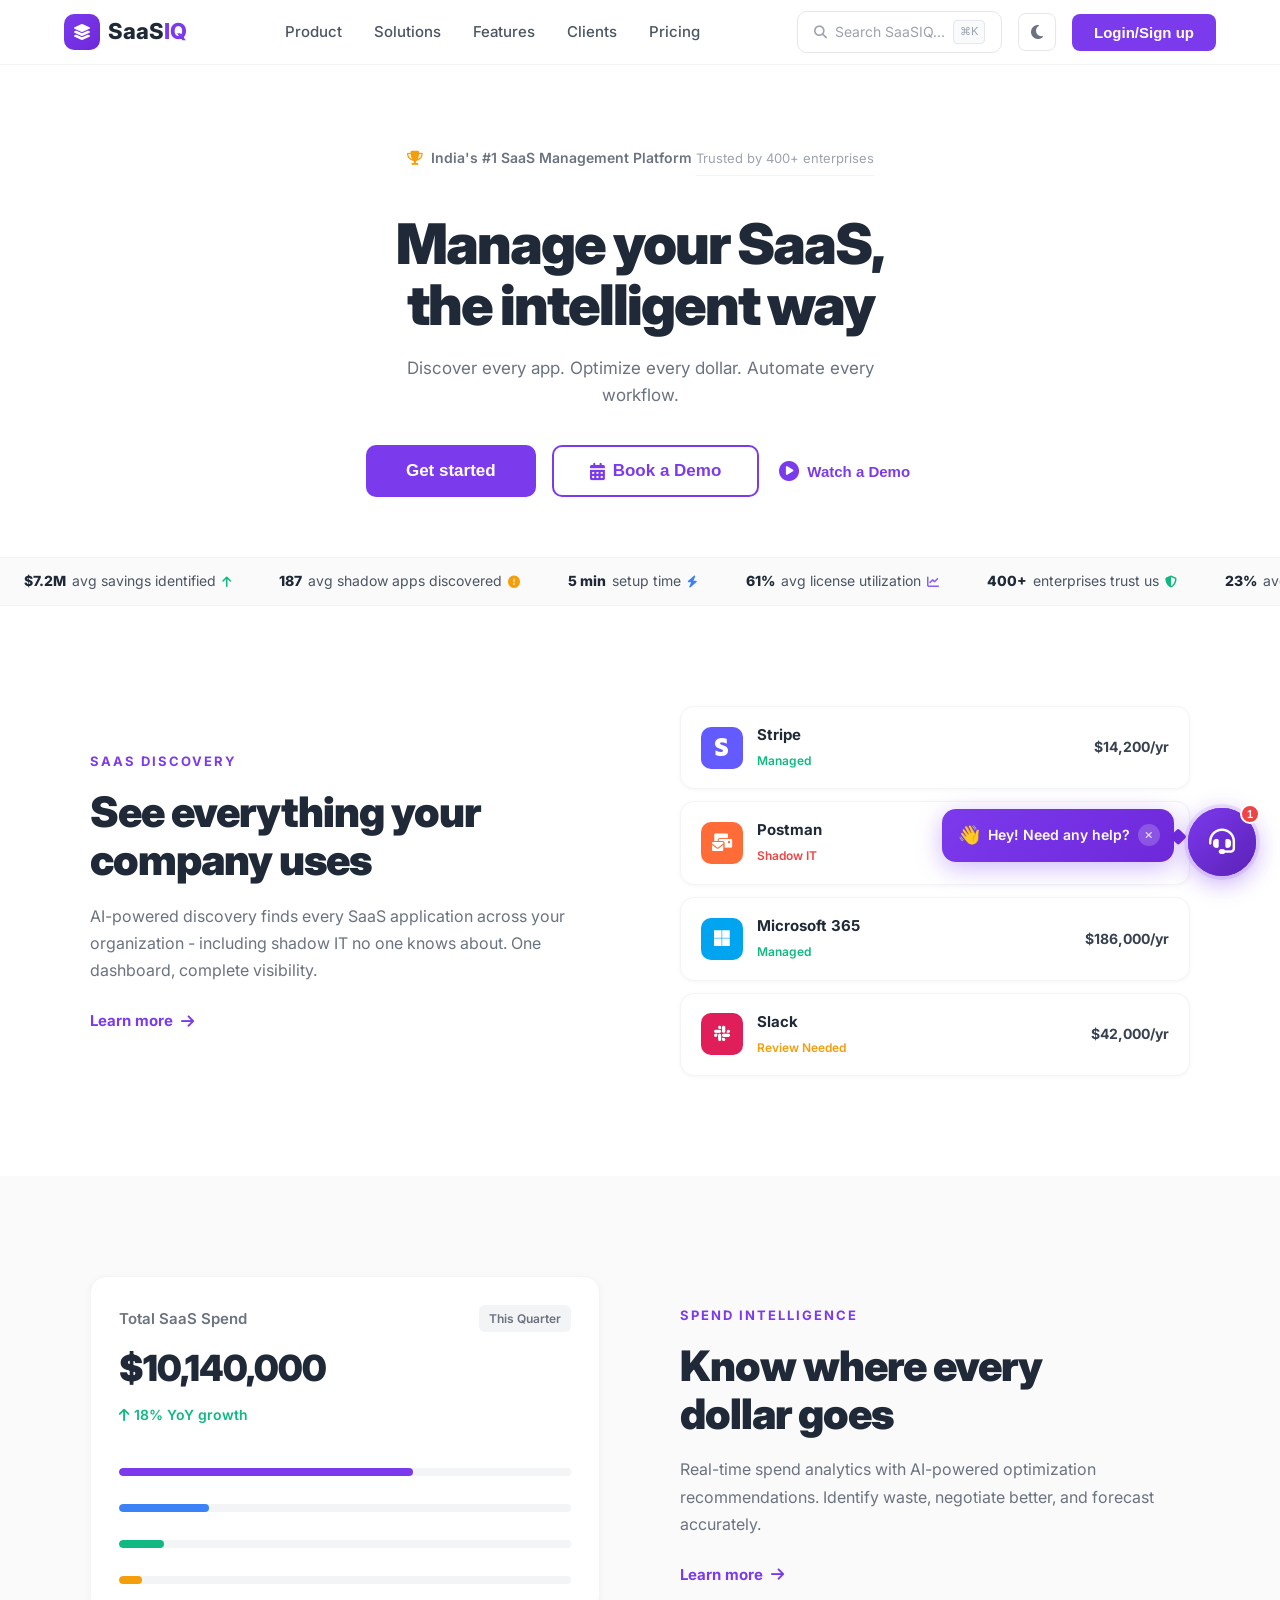
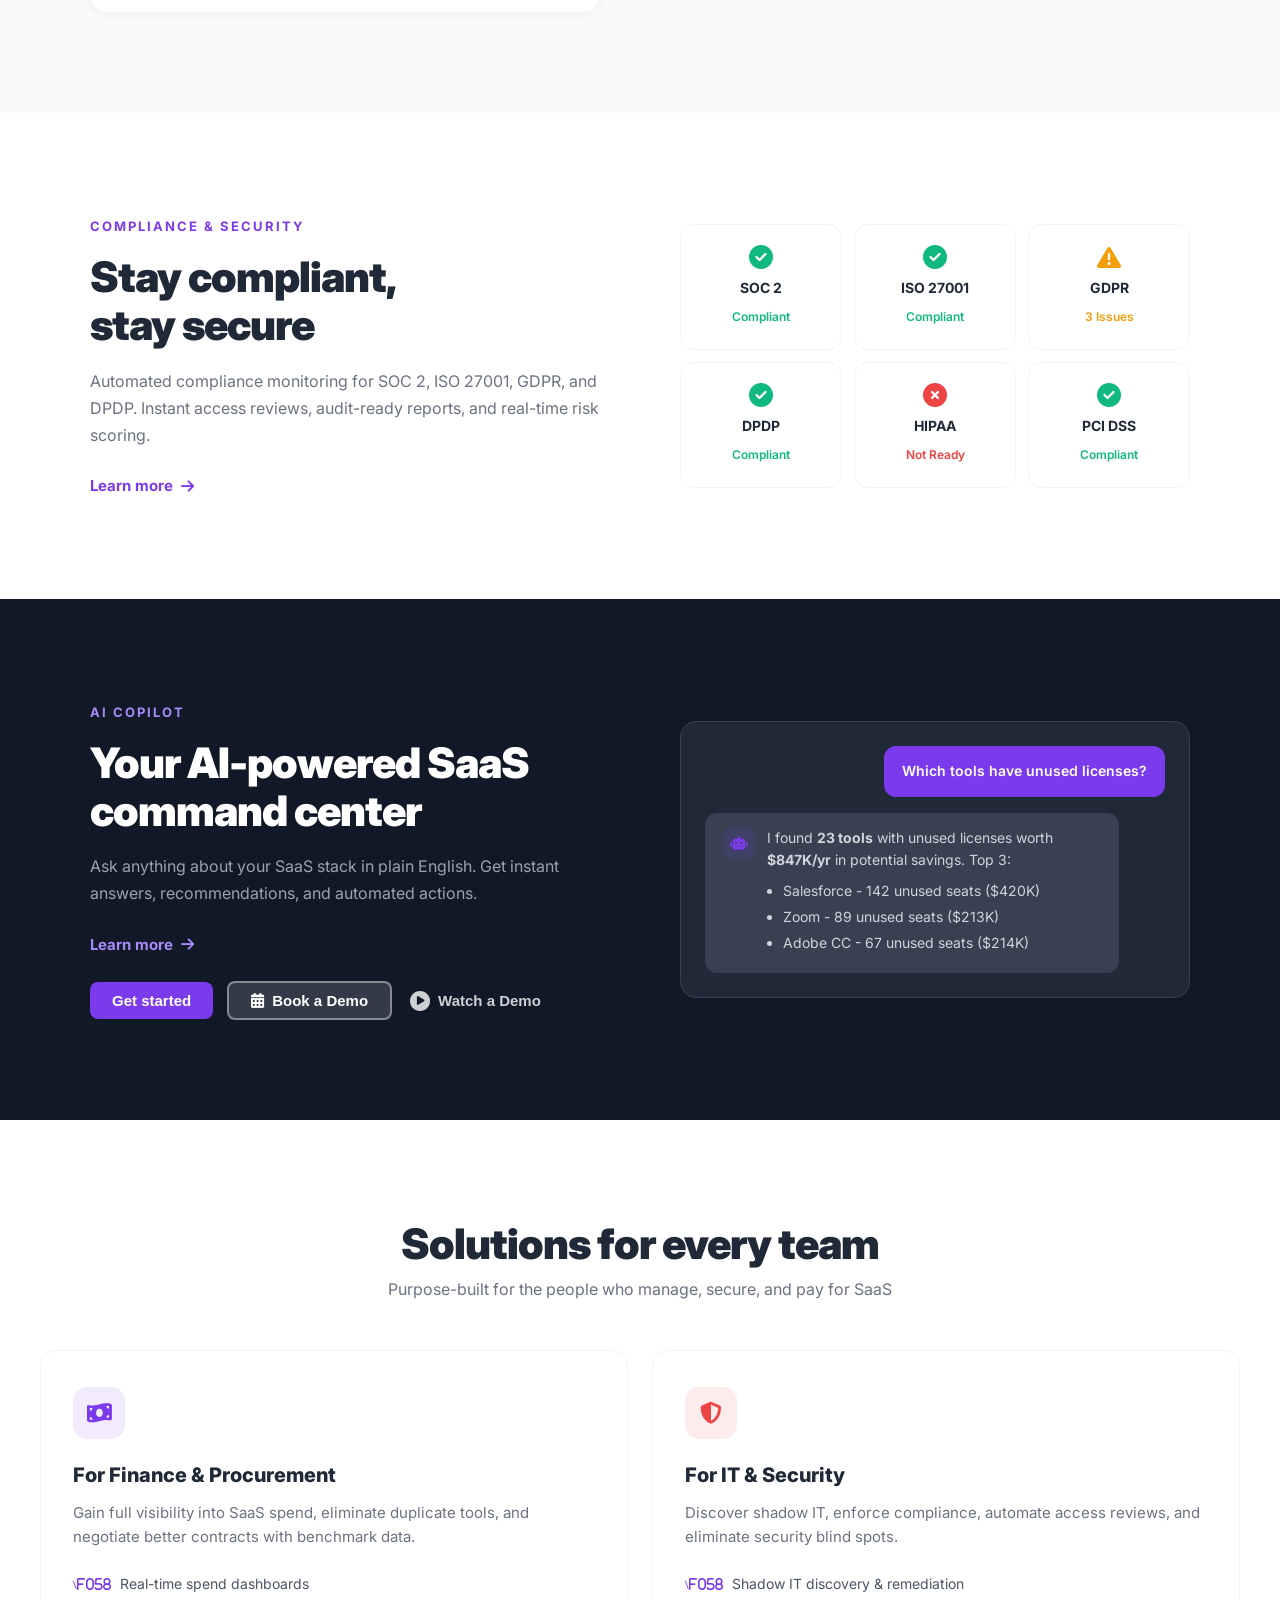
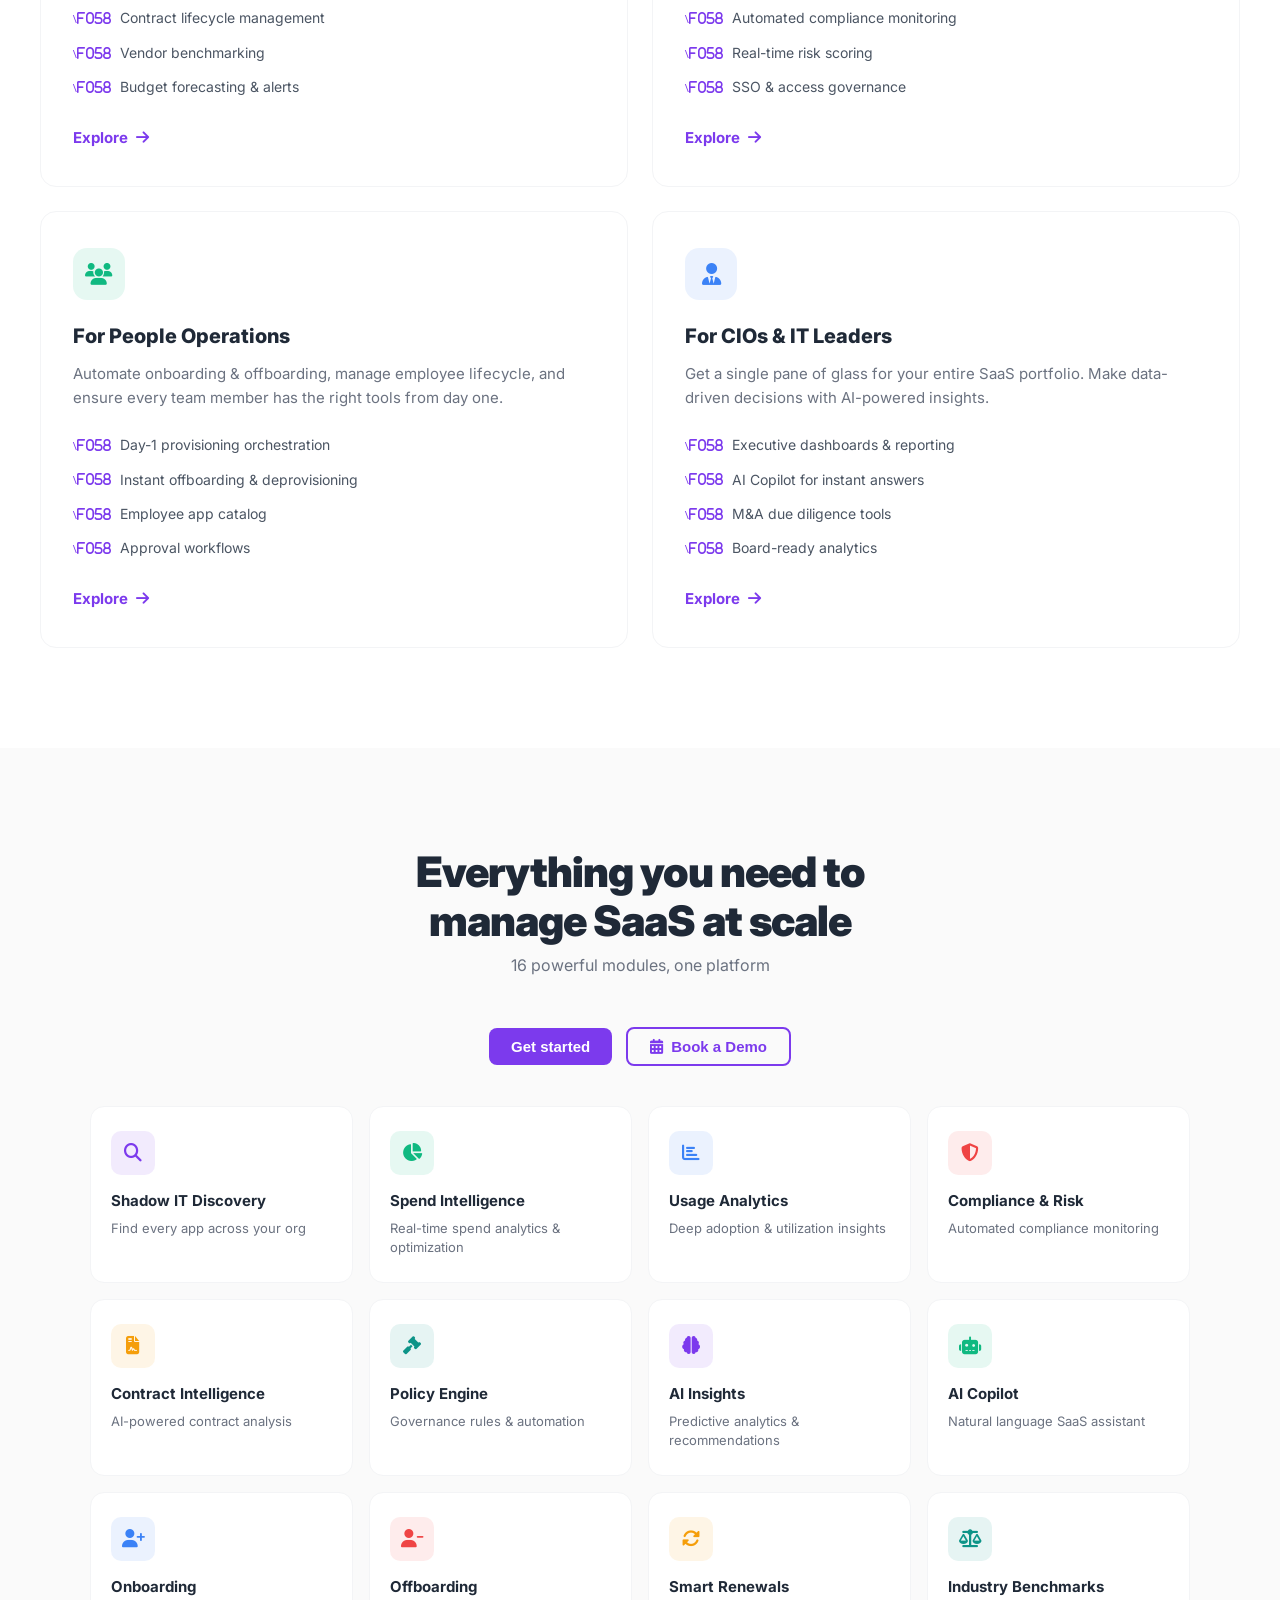
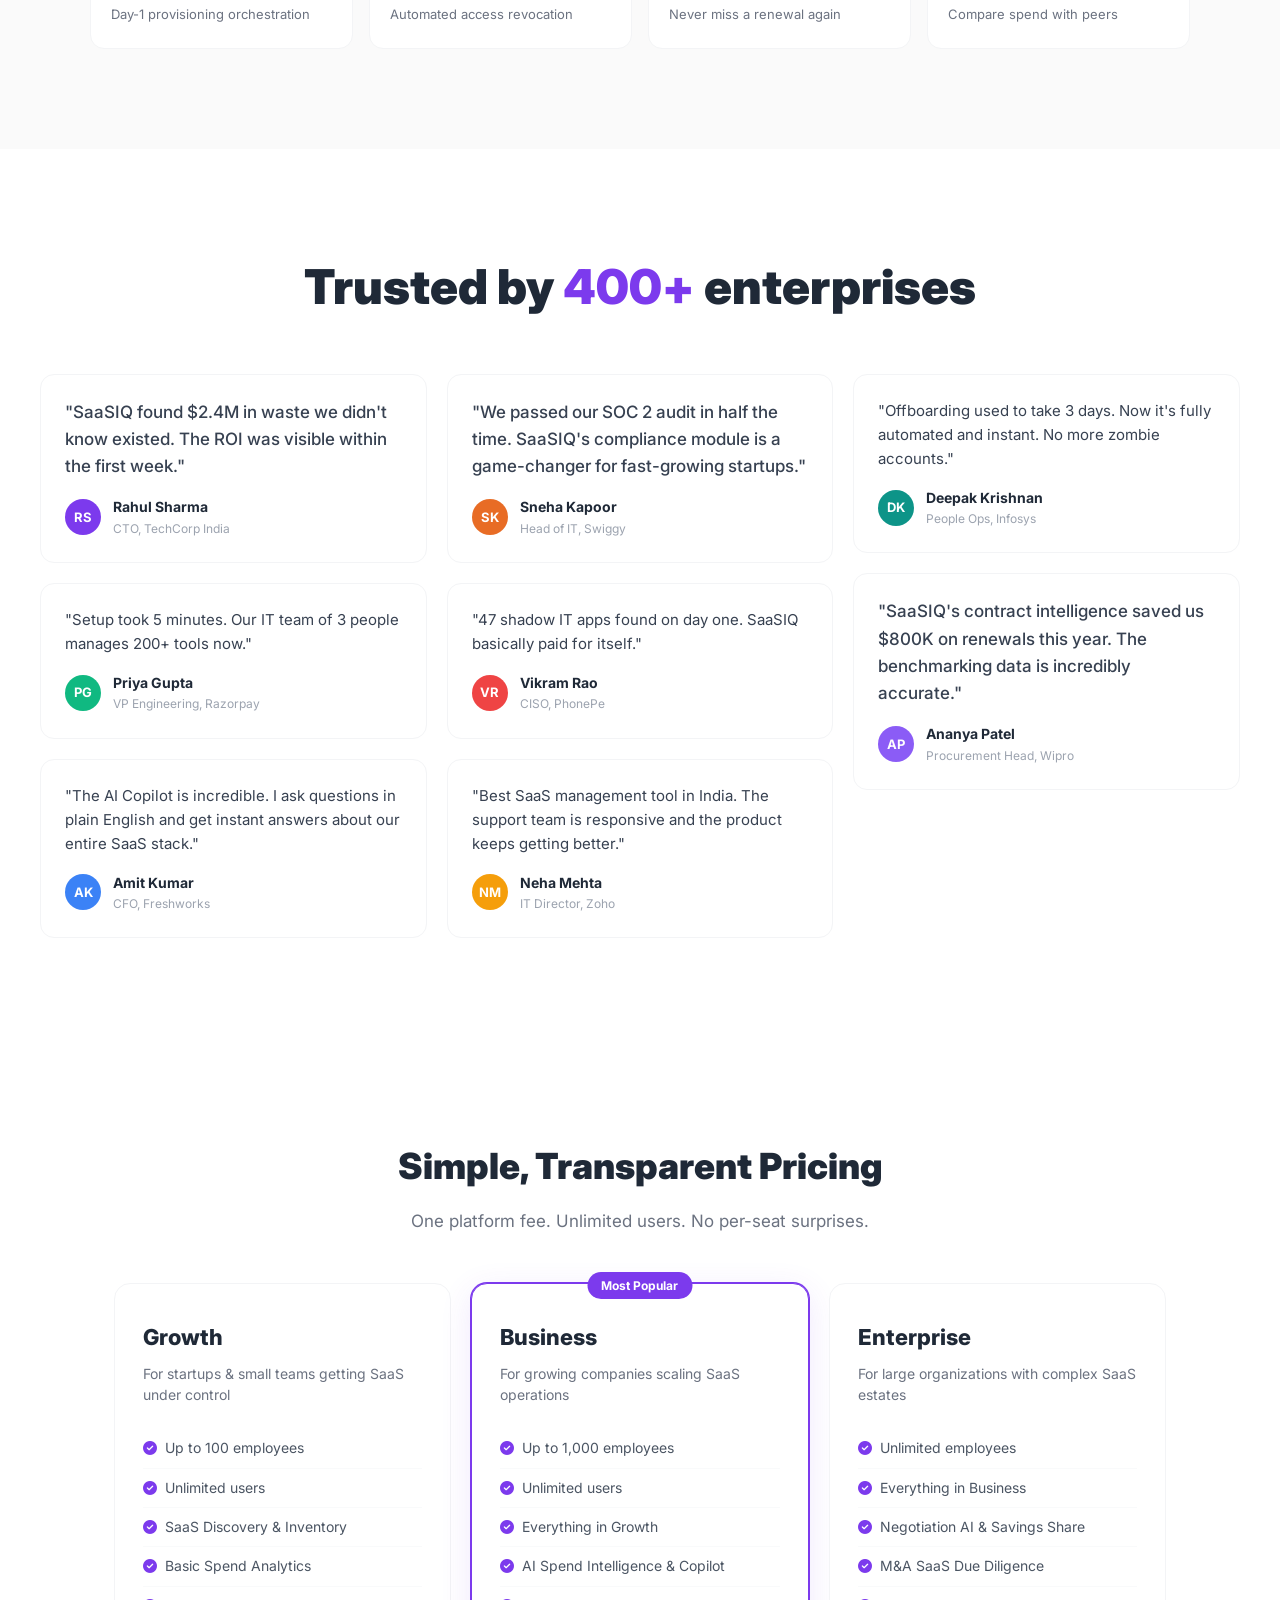
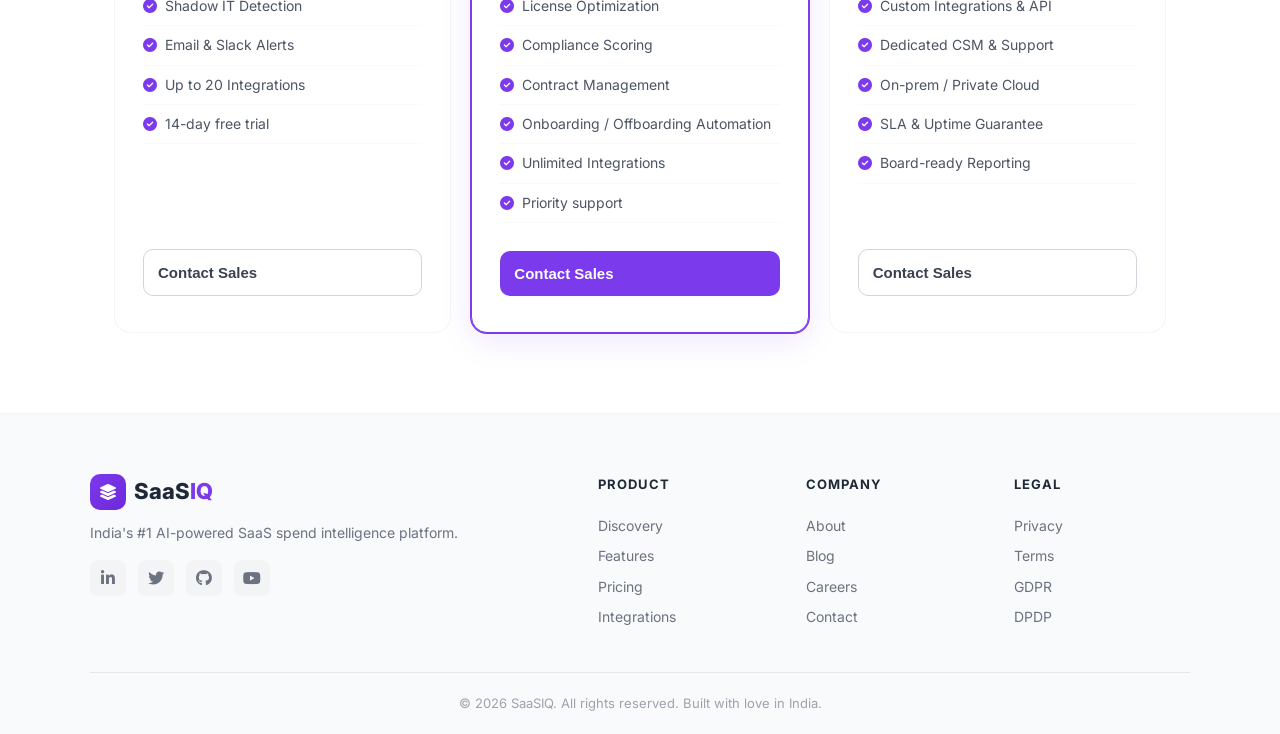
==== commit ff6c3ce6: "feat: color consistency, pricing cards, demo widget, watch a demo, theme switcher - Unified landing " ====
--- a/design/prototype/index.html
+++ b/design/prototype/index.html
@@ -6,7 +6,7 @@
     <title>SaaSIQ - AI-Powered SaaS Spend Intelligence</title>
     <meta name="description" content="SaaSIQ - AI-Powered SaaS Spend Intelligence and Shadow IT Governance Platform. Discover, manage, and optimize your entire SaaS portfolio.">
     <link rel="icon" href="data:image/svg+xml,<svg xmlns='http://www.w3.org/2000/svg' viewBox='0 0 32 32'><rect width='32' height='32' rx='8' fill='%237C3AED'/><text x='16' y='22' font-size='18' font-weight='800' text-anchor='middle' fill='white' font-family='sans-serif'>S</text></svg>" type="image/svg+xml">
-    <link rel="stylesheet" href="styles.css?v=21">
+    <link rel="stylesheet" href="styles.css?v=24">
     <link href="https://fonts.googleapis.com/css2?family=Inter:wght@300;400;500;600;700;800&display=swap" rel="stylesheet">
     <link href="https://cdnjs.cloudflare.com/ajax/libs/font-awesome/6.4.0/css/all.min.css" rel="stylesheet">
     <style>
@@ -558,11 +558,8 @@
 
 <!-- ==================== LANDING PAGE ==================== -->
 <div id="page-landing" class="page active">
-    <!-- Floating decorative orbs -->
-    <div class="hero-orb hero-orb-1"></div>
-    <div class="hero-orb hero-orb-2"></div>
-    <div class="hero-orb hero-orb-3"></div>
-
+
+    <!-- ===== NAV ===== -->
     <nav class="landing-nav">
         <div class="landing-nav-inner">
             <div class="logo">
@@ -570,659 +567,554 @@
                 <span class="logo-text">SaaS<span class="logo-highlight">IQ</span></span>
             </div>
             <div class="nav-links">
-                <a href="javascript:void(0)" onclick="scrollToSection('problems')">Problems</a>
+                <a href="javascript:void(0)" onclick="scrollToSection('products-showcase')">Product</a>
+                <a href="javascript:void(0)" onclick="scrollToSection('solutions')">Solutions</a>
                 <a href="javascript:void(0)" onclick="scrollToSection('features')">Features</a>
-                <a href="javascript:void(0)" onclick="scrollToSection('customer-needs')">What You Need</a>
+                <a href="javascript:void(0)" onclick="scrollToSection('testimonials-wall')">Clients</a>
                 <a href="javascript:void(0)" onclick="scrollToSection('pricing')">Pricing</a>
-                <a href="javascript:void(0)" onclick="showPage('page-login')">Login</a>
-                <button class="landing-theme-toggle" onclick="toggleLandingTheme()" title="Toggle light/dark mode" aria-label="Toggle theme">
+            </div>
+            <div class="nav-right">
+                <div class="nav-search">
+                    <i class="fas fa-search"></i>
+                    <span>Search SaaSIQ...</span>
+                    <kbd>&#8984;K</kbd>
+                </div>
+                <button class="theme-toggle-btn" onclick="toggleLandingTheme()" title="Toggle dark mode">
                     <i class="fas fa-moon" id="landing-theme-icon"></i>
                 </button>
-                <button class="btn btn-primary btn-glow" onclick="showPage('page-signup')">Start Free Trial</button>
-            </div>
+                <button class="btn-cta-green" onclick="showPage('page-login')">Login/Sign up</button>
+            </div>
+            <button class="mobile-menu-toggle" onclick="toggleMobileMenu()" aria-label="Toggle menu">
+                <i class="fas fa-bars"></i>
+            </button>
         </div>
     </nav>
 
-    <section class="hero">
-        <div class="hero-badge"><span class="hero-badge-dot"></span> Trusted by 500+ companies worldwide</div>
-        <h1>Stop Wasting <br><span class="gradient-text">30% of Your SaaS Budget</span></h1>
-        <p class="hero-sub">AI-powered SaaS spend intelligence & people operations. Discover shadow IT, optimize licenses, automate onboarding & offboarding, enforce compliance. All from one platform.</p>
-        <div class="hero-cta">
-            <button class="btn btn-primary btn-lg btn-glow" onclick="showPage('page-signup')">
-                <i class="fas fa-rocket"></i> Start Free 14-Day Trial
-            </button>
-            <button class="btn btn-outline btn-lg btn-glass" onclick="showPage('page-demo')">
-                <i class="fas fa-play-circle"></i> Watch Demo
-            </button>
-        </div>
-        <div class="hero-stats">
-            <div class="hero-stat">
-                <span class="hero-stat-num">$7.2M</span>
-                <span class="hero-stat-label">Avg. savings per customer/year</span>
-            </div>
-            <div class="hero-stat-divider"></div>
-            <div class="hero-stat">
-                <span class="hero-stat-num">5 min</span>
-                <span class="hero-stat-label">Setup time</span>
-            </div>
-            <div class="hero-stat-divider"></div>
-            <div class="hero-stat">
-                <span class="hero-stat-num">400+</span>
-                <span class="hero-stat-label">SaaS integrations</span>
-            </div>
-        </div>
-        <div class="hero-image">
-            <div class="mock-dashboard-glow"></div>
-            <div class="mock-dashboard-preview">
-                <div class="mock-topbar">
-                    <div class="mock-dots"><span></span><span></span><span></span></div>
-                    <div class="mock-url">app.saasiq.io/dashboard</div>
-                </div>
-                <div class="mock-body">
-                    <div class="mock-sidebar-mini">
-                        <div class="mock-nav-item active"></div>
-                        <div class="mock-nav-item"></div>
-                        <div class="mock-nav-item"></div>
-                        <div class="mock-nav-item"></div>
-                        <div class="mock-nav-item"></div>
-                    </div>
-                    <div class="mock-content">
-                        <div class="mock-cards">
-                            <div class="mock-card-mini purple">
-                                <span>$2.5M</span>
-                                <small>Total Spend</small>
-                            </div>
-                            <div class="mock-card-mini green">
-                                <span>$702K</span>
-                                <small>Savings Found</small>
-                            </div>
-                            <div class="mock-card-mini orange">
-                                <span>47</span>
-                                <small>Shadow Apps</small>
-                            </div>
-                            <div class="mock-card-mini red">
-                                <span>12</span>
-                                <small>Renewals Soon</small>
-                            </div>
-                        </div>
-                        <div class="mock-chart-area">
-                            <div class="mock-chart">
-                                <div class="chart-bar" style="height: 40%"></div>
-                                <div class="chart-bar" style="height: 65%"></div>
-                                <div class="chart-bar" style="height: 55%"></div>
-                                <div class="chart-bar" style="height: 80%"></div>
-                                <div class="chart-bar" style="height: 45%"></div>
-                                <div class="chart-bar" style="height: 70%"></div>
-                                <div class="chart-bar" style="height: 90%"></div>
-                                <div class="chart-bar" style="height: 60%"></div>
-                            </div>
-                        </div>
-                    </div>
-                </div>
+    <!-- ===== HERO ===== -->
+    <section class="g-hero">
+        <div class="g-hero-inner">
+            <div class="g-hero-eyebrow">
+                <i class="fas fa-trophy"></i>
+                India's #1 SaaS Management Platform
+            </div>
+            <p class="g-hero-sub-top">Trusted by 400+ enterprises</p>
+            <h1 class="g-hero-title">Manage your SaaS,<br>the intelligent way</h1>
+            <p class="g-hero-sub">Discover every app. Optimize every dollar. Automate every workflow.</p>
+            <div class="g-hero-ctas">
+                <button class="btn-cta-green btn-lg" onclick="showPage('page-login')">Get started</button>
+                <button class="btn-cta-outline btn-lg" onclick="openDemoWidget()"><i class="fas fa-calendar-alt"></i> Book a Demo</button>
+                <button class="btn-cta-text" onclick="openDemoVideo()"><i class="fas fa-play-circle"></i> Watch a Demo</button>
             </div>
         </div>
     </section>
 
-    <section class="trusted-by">
-        <p>Trusted by engineering teams at</p>
-        <div class="trust-logos-track">
-            <div class="trust-logos">
-                <span>TCS</span><span>Infosys</span><span>Wipro</span><span>Razorpay</span><span>Freshworks</span><span>Zoho</span><span>Swiggy</span><span>PhonePe</span>
-                <span>TCS</span><span>Infosys</span><span>Wipro</span><span>Razorpay</span><span>Freshworks</span><span>Zoho</span><span>Swiggy</span><span>PhonePe</span>
+    <!-- ===== SCROLLING STATS TICKER ===== -->
+    <section class="g-ticker">
+        <div class="g-ticker-track">
+            <div class="g-ticker-items">
+                <span class="g-ticker-item"><strong>$7.2M</strong> avg savings identified <i class="fas fa-arrow-up" style="color:#10B981"></i></span>
+                <span class="g-ticker-item"><strong>187</strong> avg shadow apps discovered <i class="fas fa-exclamation-circle" style="color:#F59E0B"></i></span>
+                <span class="g-ticker-item"><strong>5 min</strong> setup time <i class="fas fa-bolt" style="color:#3B82F6"></i></span>
+                <span class="g-ticker-item"><strong>61%</strong> avg license utilization <i class="fas fa-chart-line" style="color:#8B5CF6"></i></span>
+                <span class="g-ticker-item"><strong>400+</strong> enterprises trust us <i class="fas fa-shield-alt" style="color:#10B981"></i></span>
+                <span class="g-ticker-item"><strong>23%</strong> avg cost reduction <i class="fas fa-arrow-down" style="color:#EF4444"></i></span>
+            </div>
+            <div class="g-ticker-items" aria-hidden="true">
+                <span class="g-ticker-item"><strong>$7.2M</strong> avg savings identified <i class="fas fa-arrow-up" style="color:#10B981"></i></span>
+                <span class="g-ticker-item"><strong>187</strong> avg shadow apps discovered <i class="fas fa-exclamation-circle" style="color:#F59E0B"></i></span>
+                <span class="g-ticker-item"><strong>5 min</strong> setup time <i class="fas fa-bolt" style="color:#3B82F6"></i></span>
+                <span class="g-ticker-item"><strong>61%</strong> avg license utilization <i class="fas fa-chart-line" style="color:#8B5CF6"></i></span>
+                <span class="g-ticker-item"><strong>400+</strong> enterprises trust us <i class="fas fa-shield-alt" style="color:#10B981"></i></span>
+                <span class="g-ticker-item"><strong>23%</strong> avg cost reduction <i class="fas fa-arrow-down" style="color:#EF4444"></i></span>
             </div>
         </div>
     </section>
 
-    <!-- ==================== REAL PROBLEMS SECTION ==================== -->
-    <section id="problems" class="problems-section">
-        <div class="section-header">
-            <span class="section-badge" style="background:rgba(239,68,68,0.1);color:#EF4444">Real Problems</span>
-            <h2>The <span class="gradient-text">Ugly Truth</span> Nobody Talks About</h2>
-            <p>These aren't hypothetical scenarios. This is happening inside your company RIGHT NOW.</p>
-        </div>
-
-        <div class="problems-timeline">
-            <!-- Problem 1 -->
-            <div class="problem-card">
-                <div class="problem-icon" style="background:linear-gradient(135deg,#EF4444,#DC2626)">
-                    <i class="fas fa-file-invoice-dollar"></i>
-                </div>
-                <div class="problem-content">
-                    <div class="problem-tag">Finance Nightmare</div>
-                    <h3>The $216K Invoice Nobody Can Explain</h3>
-                    <p>Your CFO sees a $24K Salesforce charge. IT spends <strong>3 days</strong> manually cross-referencing admin consoles with HR lists. Discovers 22 ghost licenses (people who left), 18 users who never log in, 11 who changed roles. <strong>$46K/year wasted on ONE tool.</strong></p>
-                    <div class="problem-stat">
-                        <div class="problem-stat-item"><span class="stat-big">$46K</span><span>wasted per year</span></div>
-                        <div class="problem-stat-item"><span class="stat-big">3 days</span><span>to manually audit</span></div>
-                        <div class="problem-stat-item"><span class="stat-big">1 of 120+</span><span>tools to check</span></div>
-                    </div>
-                    <div class="problem-solve"><i class="fas fa-magic"></i> <strong>SaaSIQ shows this in 10 seconds.</strong> Auto-reclamation already recovered 30 licenses before the bill came.</div>
-                </div>
-            </div>
-
-            <!-- Problem 2 -->
-            <div class="problem-card">
-                <div class="problem-icon" style="background:linear-gradient(135deg,#DC2626,#991B1B)">
-                    <i class="fas fa-user-secret"></i>
-                </div>
-                <div class="problem-content">
-                    <div class="problem-tag">Security Breach</div>
-                    <h3>Hacked Because of a Tool We Didn't Know Existed</h3>
-                    <p>A developer pastes <strong>production API responses with customer PII</strong> into a free JSON tool. No SOC2, no encryption, servers in unknown country. 6 months later - customer data found on the dark web. The CTO's reaction: <em>"What the hell is JSONCrack? We never approved this."</em></p>
-                    <div class="problem-stat">
-                        <div class="problem-stat-item"><span class="stat-big">$75K+</span><span>legal fees</span></div>
-                        <div class="problem-stat-item"><span class="stat-big">3 clients</span><span>lost</span></div>
-                        <div class="problem-stat-item"><span class="stat-big">6 months</span><span>reputation damage</span></div>
-                    </div>
-                    <div class="problem-solve"><i class="fas fa-magic"></i> <strong>SaaSIQ detects unapproved tools within 24 hours.</strong> Flags Shadow IT, checks compliance, alerts IT admin immediately.</div>
-                </div>
-            </div>
-
-            <!-- Problem 3 -->
-            <div class="problem-card">
-                <div class="problem-icon" style="background:linear-gradient(135deg,#F59E0B,#D97706)">
-                    <i class="fas fa-user-slash"></i>
-                </div>
-                <div class="problem-content">
-                    <div class="problem-tag">Security Risk</div>
-                    <h3>Employee Left 8 Months Ago. Still Has Full Access.</h3>
-                    <p>Vikram left in June. HR deactivated his email. IT collected his laptop. But <strong>nobody checked</strong>: his GitHub (push access to production), AWS (admin access), Figma, Notion, 12 other tools he signed up for directly. <strong>8 months later, his accounts are still active.</strong></p>
-                    <div style="display:flex;flex-wrap:wrap;gap:8px;margin-bottom:16px">
-                        <span style="display:inline-flex;align-items:center;gap:5px;padding:4px 10px;background:#FEE2E2;color:#DC2626;font-size:11px;font-weight:600;border-radius:6px"><i class="fab fa-github"></i> GitHub - push access</span>
-                        <span style="display:inline-flex;align-items:center;gap:5px;padding:4px 10px;background:#FEF3C7;color:#B45309;font-size:11px;font-weight:600;border-radius:6px"><i class="fab fa-aws"></i> AWS - admin IAM</span>
-                        <span style="display:inline-flex;align-items:center;gap:5px;padding:4px 10px;background:#DBEAFE;color:#1D4ED8;font-size:11px;font-weight:600;border-radius:6px"><i class="fab fa-figma"></i> Figma - editor</span>
-                        <span style="display:inline-flex;align-items:center;gap:5px;padding:4px 10px;background:#F3E8FF;color:#7C3AED;font-size:11px;font-weight:600;border-radius:6px"><i class="fab fa-slack"></i> Slack - 4 workspaces</span>
-                        <span style="display:inline-flex;align-items:center;gap:5px;padding:4px 10px;background:#D1FAE5;color:#047857;font-size:11px;font-weight:600;border-radius:6px"><i class="fas fa-clipboard"></i> Notion - wiki access</span>
-                        <span style="display:inline-flex;align-items:center;gap:5px;padding:4px 10px;background:#E5E7EB;color:#4B5563;font-size:11px;font-weight:600;border-radius:6px">+17 more tools</span>
-                    </div>
-                    <div class="problem-stat">
-                        <div class="problem-stat-item"><span class="stat-big">23 tools</span><span>still accessible</span></div>
-                        <div class="problem-stat-item"><span class="stat-big">8 months</span><span>undetected</span></div>
-                        <div class="problem-stat-item"><span class="stat-big">120+</span><span>tools to check manually</span></div>
-                    </div>
-                    <div class="problem-solve"><i class="fas fa-magic"></i> <strong>SaaSIQ shows ALL access in one screen.</strong> One click to revoke everything. Automated offboarding in 5 minutes, not 5 days.</div>
-                </div>
-            </div>
-
-            <!-- Problem 4 -->
-            <div class="problem-card">
-                <div class="problem-icon" style="background:linear-gradient(135deg,#7C3AED,#5B21B6)">
-                    <i class="fas fa-file-contract"></i>
-                </div>
-                <div class="problem-content">
-                    <div class="problem-tag">Missed Renewal</div>
-                    <h3>The $1.44M Contract That Nobody Negotiated</h3>
-                    <p>AWS contract auto-renewed at the same rate. But AWS usage dropped 20%, cheaper instances launched 6 months ago, and competitors got 25-35% discounts. <strong>Nobody noticed the renewal window</strong> because the person who signed it left, and the contract PDF is buried in someone's Google Drive.</p>
-                    <div class="problem-stat">
-                        <div class="problem-stat-item"><span class="stat-big">$288K-$432K</span><span>savings lost</span></div>
-                        <div class="problem-stat-item"><span class="stat-big">1 year</span><span>locked in again</span></div>
-                        <div class="problem-stat-item"><span class="stat-big">0 people</span><span>tracking renewals</span></div>
-                    </div>
-                    <div class="problem-solve"><i class="fas fa-magic"></i> <strong>SaaSIQ extracts renewal dates from contracts.</strong> Sends 90/60/30-day alerts with negotiation data and benchmark pricing.</div>
-                </div>
-            </div>
-
-            <!-- Problem 5 -->
-            <div class="problem-card">
-                <div class="problem-icon" style="background:linear-gradient(135deg,#3B82F6,#1D4ED8)">
-                    <i class="fas fa-clone"></i>
-                </div>
-                <div class="problem-content">
-                    <div class="problem-tag">Duplicate Waste</div>
-                    <h3>Paying for 4 Video Calling Tools. Using 1.</h3>
-                    <p>Audit reveals: Zoom ($8,500/mo), Google Meet (free, bundled), Teams (free, bundled), Webex ($2,200/mo, 6 users), Loom ($1,500/mo, 4 users), Around ($960/mo, 8 users). <strong>6 video tools. Could use 1.</strong> Same pattern across project management, design, notes, and communication: 4-5 tools per category.</p>
-                    <div class="problem-stat">
-                        <div class="problem-stat-item"><span class="stat-big">$158K/yr</span><span>video tools alone</span></div>
-                        <div class="problem-stat-item"><span class="stat-big">$240K-$480K/yr</span><span>all duplicate categories</span></div>
-                        <div class="problem-stat-item"><span class="stat-big">5+ categories</span><span>with duplicates</span></div>
-                    </div>
-                    <div class="problem-solve"><i class="fas fa-magic"></i> <strong>SaaSIQ auto-categorizes every tool.</strong> Shows overlap report, recommends consolidation, calculates exact savings.</div>
-                </div>
-            </div>
-
-            <!-- Problem 6 -->
-            <div class="problem-card">
-                <div class="problem-icon" style="background:linear-gradient(135deg,#8B5CF6,#6D28D9)">
-                    <i class="fas fa-brain"></i>
-                </div>
-                <div class="problem-content">
-                    <div class="problem-tag">Shadow AI Crisis</div>
-                    <h3>$408K Spent on AI Tools Nobody Approved</h3>
-                    <p>28 engineers on ChatGPT Plus. 18 on GitHub Copilot. 6 on Claude Pro. 4 on Cursor. 3 on v0. 2 on Midjourney. 1 intern on Jasper AI. <strong>CTO thinks they only use Copilot.</strong> Real danger: engineers pasting production code into ChatGPT, legal team uploading confidential contracts to Claude.</p>
-                    <div class="problem-stat">
-                        <div class="problem-stat-item"><span class="stat-big">$408K/yr</span><span>untracked AI spend</span></div>
-                        <div class="problem-stat-item"><span class="stat-big">62 users</span><span>using AI without approval</span></div>
-                        <div class="problem-stat-item"><span class="stat-big">DPDP violation</span><span>if customer data leaks</span></div>
-                    </div>
-                    <div class="problem-solve"><i class="fas fa-magic"></i> <strong>SaaSIQ's Shadow AI Console</strong> detects every AI tool within 48 hours. Shows users, risk level, data exposure, and recommends Enterprise alternatives with DLP controls.</div>
-                </div>
-            </div>
-
-            <!-- Problem 7 -->
-            <div class="problem-card">
-                <div class="problem-icon" style="background:linear-gradient(135deg,#10B981,#059669)">
-                    <i class="fas fa-calculator"></i>
-                </div>
-                <div class="problem-content">
-                    <div class="problem-tag">Finance Pain</div>
-                    <h3>5-8 Days Every Quarter Just to Reconcile SaaS Bills</h3>
-                    <p>AWS in USD on Visa. Salesforce PDF in someone's email. Google on a different card. 12 tools show as "STRIPE*" on statements. 8 tools expensed through Zoho Expense. GitHub on the CTO's personal card. <strong>Nobody knows what the company pays for software.</strong></p>
-                    <div class="problem-stat">
-                        <div class="problem-stat-item"><span class="stat-big">5-8 days</span><span>per quarter wasted</span></div>
-                        <div class="problem-stat-item"><span class="stat-big">50+ sources</span><span>to cross-reference</span></div>
-                        <div class="problem-stat-item"><span class="stat-big">20-30 days/yr</span><span>on reconciliation</span></div>
-                    </div>
-                    <div class="problem-solve"><i class="fas fa-magic"></i> <strong>SaaSIQ auto-reconciles everything.</strong> One dashboard, all charges, all vendors, all departments, GST-ready. Finance closes books in 2 hours, not 5 days.</div>
-                </div>
-            </div>
-
-            <!-- Problem 8 -->
-            <div class="problem-card">
-                <div class="problem-icon" style="background:linear-gradient(135deg,#7C3AED,#6D28D9)">
-                    <i class="fas fa-user-clock"></i>
-                </div>
-                <div class="problem-content">
-                    <div class="problem-tag">People Ops Chaos</div>
-                    <h3>New Hire Waits 11 Days to Get Their Tools. Then Quits.</h3>
-                    <p>Priya joins as Senior PM on Monday. HR sends a Slack message to IT. IT creates a ticket. 3 days later she has email. Day 5: Jira access. Day 8: Figma. Day 11: AWS staging. By then she's already told her recruiter friend: <strong>"This company is disorganized. I made a mistake."</strong> She leaves in 2 months. Cost to replace: ₹12L+.</p>
-                    <div class="problem-stat">
-                        <div class="problem-stat-item"><span class="stat-big">11 days</span><span>avg. time to full access</span></div>
-                        <div class="problem-stat-item"><span class="stat-big">23 tools</span><span>to provision manually</span></div>
-                        <div class="problem-stat-item"><span class="stat-big">₹12L+</span><span>cost per early attrition</span></div>
-                    </div>
-                    <div class="problem-solve"><i class="fas fa-magic"></i> <strong>SaaSIQ provisions everything in 10 minutes.</strong> Role-based templates auto-assign Slack, Jira, GitHub, AWS, Figma before Day 1. HR triggers, IT reviews, zero tickets needed.</div>
-                </div>
-            </div>
-
-            <!-- Problem 9 -->
-            <div class="problem-card">
-                <div class="problem-icon" style="background:linear-gradient(135deg,#F59E0B,#D97706)">
-                    <i class="fas fa-clipboard-list"></i>
-                </div>
-                <div class="problem-content">
-                    <div class="problem-tag">Compliance Gap</div>
-                    <h3>Auditor Asks "Who Has Access to What?" Nobody Knows.</h3>
-                    <p>SOC 2 audit. Auditor asks for a complete access matrix across all SaaS tools. IT admin opens 14 admin consoles, exports 14 CSVs, spends <strong>3 weeks cross-referencing</strong>. Finds 47 users who shouldn't have access. 12 ex-contractors still on Notion. 5 former interns on GitHub. Auditor flags it. <strong>Board gets a letter.</strong></p>
-                    <div class="problem-stat">
-                        <div class="problem-stat-item"><span class="stat-big">3 weeks</span><span>to prepare access reports</span></div>
-                        <div class="problem-stat-item"><span class="stat-big">47 users</span><span>with unauthorized access</span></div>
-                        <div class="problem-stat-item"><span class="stat-big">$200K+</span><span>audit remediation cost</span></div>
-                    </div>
-                    <div class="problem-solve"><i class="fas fa-magic"></i> <strong>SaaSIQ generates audit-ready access reports in 30 seconds.</strong> Real-time who-has-what matrix, contractor tracking, automated deprovisioning logs. SOC 2 and DPDP ready on Day 1.</div>
-                </div>
-            </div>
-        </div>
-
-        <div class="section-cta-banner">
-            <p>Does any of this sound familiar? You're not alone.</p>
-            <button class="btn btn-primary btn-lg btn-glow" onclick="showPage('page-signup')"><i class="fas fa-rocket"></i> Fix It Now. Start Free Trial</button>
+    <!-- ===== PRODUCT SHOWCASE 1: Discovery ===== -->
+    <section class="g-showcase" id="products-showcase">
+        <div class="g-showcase-inner">
+            <div class="g-showcase-text">
+                <span class="g-showcase-label">SaaS Discovery</span>
+                <h2>See everything your<br>company uses</h2>
+                <p>AI-powered discovery finds every SaaS application across your organization - including shadow IT no one knows about. One dashboard, complete visibility.</p>
+                <a href="javascript:void(0)" class="g-learn-more" onclick="navigateToSection(this)" data-section="shadow-it">Learn more <i class="fas fa-arrow-right"></i></a>
+            </div>
+            <div class="g-showcase-visual">
+                <div class="g-card-stack">
+                    <div class="g-app-card">
+                        <div class="g-app-icon" style="background:#635BFF"><i class="fab fa-stripe-s"></i></div>
+                        <div><strong>Stripe</strong><span class="g-app-status managed">Managed</span></div>
+                        <div class="g-app-spend">$14,200/yr</div>
+                    </div>
+                    <div class="g-app-card">
+                        <div class="g-app-icon" style="background:#FF6C37"><i class="fas fa-mail-bulk"></i></div>
+                        <div><strong>Postman</strong><span class="g-app-status shadow">Shadow IT</span></div>
+                        <div class="g-app-spend">$8,400/yr</div>
+                    </div>
+                    <div class="g-app-card">
+                        <div class="g-app-icon" style="background:#00A4EF"><i class="fab fa-microsoft"></i></div>
+                        <div><strong>Microsoft 365</strong><span class="g-app-status managed">Managed</span></div>
+                        <div class="g-app-spend">$186,000/yr</div>
+                    </div>
+                    <div class="g-app-card">
+                        <div class="g-app-icon" style="background:#E01E5A"><i class="fab fa-slack"></i></div>
+                        <div><strong>Slack</strong><span class="g-app-status risk">Review Needed</span></div>
+                        <div class="g-app-spend">$42,000/yr</div>
+                    </div>
+                </div>
+            </div>
         </div>
     </section>
 
-    <!-- ==================== WHAT CUSTOMERS REALLY WANT ==================== -->
-    <section id="customer-needs" class="customer-needs-section">
-        <div class="section-header">
-            <span class="section-badge" style="background:rgba(16,185,129,0.1);color:#10B981">What You Actually Need</span>
-            <h2>13 Things <span class="gradient-text">Every IT Admin Asks For</span></h2>
-            <p>We talked to 200+ IT admins, CIOs, and CFOs. These are their exact words.</p>
-        </div>
-
-        <div class="needs-grid">
-            <!-- Need 1 -->
-            <div class="need-card">
-                <div class="need-top">
-                    <div class="need-num">01</div>
-                    <div class="need-icon-sm"><i class="fas fa-binoculars"></i></div>
-                </div>
-                <h3>"Show Me Everything We Use. In One Place."</h3>
-                <p>4 different partial lists, zero single source of truth. ONE screen showing all 187 apps: who uses it, cost, owner, status.</p>
-                <div class="need-quote"><i class="fas fa-quote-left"></i> I have Google admin, Okta, credit card statements, and expense reports. None of them match.</div>
-                <div class="need-tag need-tag-green">Table Stakes</div>
-            </div>
-
-            <!-- Need 2 -->
-            <div class="need-card">
-                <div class="need-top">
-                    <div class="need-num">02</div>
-                    <div class="need-icon-sm"><i class="fas fa-dollar-sign"></i></div>
-                </div>
-                <h3>"Show Me Where I'm Wasting. With Proof."</h3>
-                <p>The IT admin KNOWS there's waste. Can't prove it. Needs a PDF with specific names, numbers, and proof for the CFO in 5 minutes.</p>
-                <div class="need-quote"><i class="fas fa-quote-left"></i> My CFO said "prove it." I couldn't. It would've taken 3 weeks to manually audit 120 tools.</div>
-                <div class="need-tag need-tag-green">Core Value</div>
-            </div>
-
-            <!-- Need 3 -->
-            <div class="need-card">
-                <div class="need-top">
-                    <div class="need-num">03</div>
-                    <div class="need-icon-sm"><i class="fas fa-calendar-check"></i></div>
-                </div>
-                <h3>"Alert Me BEFORE a Renewal. Not After."</h3>
-                <p>Auto-renewal clauses buried in page 14 of contracts. The person who signed it left. Finance sees the charge and assumes it's correct.</p>
-                <div class="need-quote"><i class="fas fa-quote-left"></i> We auto-renewed Salesforce at full price. 30 days earlier, we could've saved $48K.</div>
-                <div class="need-tag need-tag-purple">High Impact</div>
-            </div>
-
-            <!-- Need 4 -->
-            <div class="need-card">
-                <div class="need-top">
-                    <div class="need-num">04</div>
-                    <div class="need-icon-sm"><i class="fas fa-user-times"></i></div>
-                </div>
-                <h3>"When Someone Leaves, Kill ALL Their Access"</h3>
-                <p>HR disables email. IT collects laptop. But 15+ direct signups, OAuth tokens, and cloud access remain active for months.</p>
-                <div class="need-quote"><i class="fas fa-quote-left"></i> An ex-employee still had AWS admin access 6 months after leaving. I found out by accident.</div>
-                <div class="need-tag need-tag-red">Security Must-Have</div>
-            </div>
-
-            <!-- Need 5 -->
-            <div class="need-card">
-                <div class="need-top">
-                    <div class="need-num">05</div>
-                    <div class="need-icon-sm"><i class="fas fa-user-plus"></i></div>
-                </div>
-                <h3>"Day 1 = Fully Provisioned. No Excuses."</h3>
-                <p>New hires wait 5-11 days to get all their tools. HR sends emails, IT opens tickets, managers chase access. First impression: chaos.</p>
-                <div class="need-quote"><i class="fas fa-quote-left"></i> My new PM waited 9 days for Jira access. She almost left.</div>
-                <div class="need-tag need-tag-blue">Retention</div>
-            </div>
-
-            <!-- Need 6 -->
-            <div class="need-card">
-                <div class="need-top">
-                    <div class="need-num">06</div>
-                    <div class="need-icon-sm"><i class="fas fa-robot"></i></div>
-                </div>
-                <h3>"Don't Just Show Problems. FIX Them."</h3>
-                <p>Every customer has tried a tool that "showed pretty dashboards" but they still had to manually remove users from 120 admin consoles.</p>
-                <div class="need-quote"><i class="fas fa-quote-left"></i> The last tool created MORE work. I need it to reclaim licenses without me lifting a finger.</div>
-                <div class="need-tag need-tag-purple">Differentiator</div>
-            </div>
-
-            <!-- Need 7 -->
-            <div class="need-card">
-                <div class="need-top">
-                    <div class="need-num">07</div>
-                    <div class="need-icon-sm"><i class="fas fa-building"></i></div>
-                </div>
-                <h3>"Show Spend By Department."</h3>
-                <p>SaaS budget is one giant P&amp;L number. Nobody knows Engineering spends $24.6K/mo while Marketing spends $10.5K.</p>
-                <div class="need-quote"><i class="fas fa-quote-left"></i> The moment I showed the VP of Eng his team wastes $3.3K/mo, he cared for the first time.</div>
-                <div class="need-tag need-tag-blue">CFO Favorite</div>
-            </div>
-
-            <!-- Need 8 -->
-            <div class="need-card">
-                <div class="need-top">
-                    <div class="need-num">08</div>
-                    <div class="need-icon-sm"><i class="fas fa-user-tag"></i></div>
-                </div>
-                <h3>"Who Owns This Tool? Who Approved It?"</h3>
-                <p>CFO asks "Who bought Notion?" Nobody knows. The person who bought it left 8 months ago. Subscription still running. No owner.</p>
-                <div class="need-quote"><i class="fas fa-quote-left"></i> We found 6 tools where the buyer had left. $84K/yr in orphaned subscriptions.</div>
-                <div class="need-tag need-tag-orange">Governance</div>
-            </div>
-
-            <!-- Need 9 -->
-            <div class="need-card">
-                <div class="need-top">
-                    <div class="need-num">09</div>
-                    <div class="need-icon-sm"><i class="fas fa-tasks"></i></div>
-                </div>
-                <h3>"Control Who Can Buy Software"</h3>
-                <p>Anyone with a company card can buy any tool. No approval. Three teams bought 3 different survey tools last quarter.</p>
-                <div class="need-quote"><i class="fas fa-quote-left"></i> If they'd asked IT first, we'd have said 'we already have Typeform.' Nobody asked.</div>
-                <div class="need-tag need-tag-orange">Prevention</div>
-            </div>
-
-            <!-- Need 10 -->
-            <div class="need-card">
-                <div class="need-top">
-                    <div class="need-num">10</div>
-                    <div class="need-icon-sm"><i class="fas fa-balance-scale"></i></div>
-                </div>
-                <h3>"Am I Overpaying vs Similar Companies?"</h3>
-                <p>No reference point. Is $2,200/user/yr for Salesforce a good deal or a ripoff? They don't know, and vendors exploit this.</p>
-                <div class="need-quote"><i class="fas fa-quote-left"></i> I showed my Salesforce AE that peers pay $14,200. Got a 20% discount in one email.</div>
-                <div class="need-tag need-tag-green">Negotiation Power</div>
-            </div>
-
-            <!-- Need 11 -->
-            <div class="need-card">
-                <div class="need-top">
-                    <div class="need-num">11</div>
-                    <div class="need-icon-sm"><i class="fas fa-clipboard-check"></i></div>
-                </div>
-                <h3>"Prove Compliance. Fast."</h3>
-                <p>Auditor: "Show me SOC2 certs for all vendors." IT admin: "Uh... I have some... somewhere..." One screen showing every vendor's compliance status.</p>
-                <div class="need-quote"><i class="fas fa-quote-left"></i> Our SOC2 audit took 3 weeks to prep. With SaaSIQ, it would take 30 minutes.</div>
-                <div class="need-tag need-tag-purple">DPDP Ready</div>
-            </div>
-
-            <!-- Dealbreaker 1 -->
-            <div class="need-card need-card-critical">
-                <div class="need-top">
-                    <div class="need-num need-num-critical"><i class="fas fa-bolt"></i></div>
-                    <div class="need-icon-sm need-icon-critical"><i class="fas fa-plug"></i></div>
-                </div>
-                <h3>"Does It Work With Okta / Google / Slack?"</h3>
-                <p>If the answer is "no" to even ONE of their core tools, the deal is dead. Must integrate Day 1 with Google Workspace, Okta, Azure AD, Slack.</p>
-                <div class="need-quote need-quote-critical"><i class="fas fa-quote-left"></i> We use Okta + Darwinbox + Zoho Books. If it doesn't connect to all three, it's useless.</div>
-                <div class="need-tag need-tag-red">Dealbreaker</div>
-            </div>
-
-            <!-- Dealbreaker 2 -->
-            <div class="need-card need-card-critical">
-                <div class="need-top">
-                    <div class="need-num need-num-critical"><i class="fas fa-bolt"></i></div>
-                    <div class="need-icon-sm need-icon-critical"><i class="fas fa-clock"></i></div>
-                </div>
-                <h3>"Setup in 30 Minutes. My IT Team is 2 People."</h3>
-                <p>Indian mid-market "IT team" is often 1-2 people. Connect Google Workspace, see results, click to fix. Done. 15 min/week max.</p>
-                <div class="need-quote need-quote-critical"><i class="fas fa-quote-left"></i> I'm the IT admin AND the office manager. If it takes more than 30 minutes to set up, I won't use it.</div>
-                <div class="need-tag need-tag-red">Dealbreaker</div>
-            </div>
-        </div>
-
-        <div class="section-cta-banner">
-            <div class="cta-badge-inline">
-                <i class="fas fa-check-circle"></i>
-                <span><strong>SaaSIQ delivers all 13.</strong> Not someday. On Day 1.</span>
-            </div>
-            <button class="btn btn-primary btn-lg btn-glow" onclick="showPage('page-signup')"><i class="fas fa-rocket"></i> See It In Action. Start Free Trial</button>
+    <!-- ===== PRODUCT SHOWCASE 2: Spend Intelligence ===== -->
+    <section class="g-showcase g-showcase-alt">
+        <div class="g-showcase-inner g-showcase-reverse">
+            <div class="g-showcase-text">
+                <span class="g-showcase-label">Spend Intelligence</span>
+                <h2>Know where every<br>dollar goes</h2>
+                <p>Real-time spend analytics with AI-powered optimization recommendations. Identify waste, negotiate better, and forecast accurately.</p>
+                <a href="javascript:void(0)" class="g-learn-more" onclick="navigateToSection(this)" data-section="spend-intelligence">Learn more <i class="fas fa-arrow-right"></i></a>
+            </div>
+            <div class="g-showcase-visual">
+                <div class="g-spend-card">
+                    <div class="g-spend-header">
+                        <h4>Total SaaS Spend</h4>
+                        <span class="g-spend-badge">This Quarter</span>
+                    </div>
+                    <div class="g-spend-amount">$10,140,000</div>
+                    <div class="g-spend-change positive"><i class="fas fa-arrow-up"></i> 18% YoY growth</div>
+                    <div class="g-spend-bar-group">
+                        <div class="g-spend-bar"><div class="g-spend-bar-fill" style="width:65%;background:#7C3AED"></div><span>Engineering 65%</span></div>
+                        <div class="g-spend-bar"><div class="g-spend-bar-fill" style="width:20%;background:#3B82F6"></div><span>Sales 20%</span></div>
+                        <div class="g-spend-bar"><div class="g-spend-bar-fill" style="width:10%;background:#10B981"></div><span>Marketing 10%</span></div>
+                        <div class="g-spend-bar"><div class="g-spend-bar-fill" style="width:5%;background:#F59E0B"></div><span>Others 5%</span></div>
+                    </div>
+                </div>
+            </div>
         </div>
     </section>
 
-    <section id="features" class="features-section">
-        <div class="section-header">
-            <span class="section-badge">Features</span>
-            <h2>Everything You Need to <span class="gradient-text">Control SaaS Chaos</span></h2>
-            <p>From discovery to optimization, people ops to compliance. Powered by AI at every step.</p>
-        </div>
-        <div class="features-grid">
-            <!-- Row 1: Discovery & Intelligence -->
-            <div class="feature-card feature-card--clickable" data-section="discovery" onclick="navigateToSection(this)">
-                <div class="feature-icon purple"><i class="fas fa-search"></i></div>
-                <h3>Shadow IT Discovery</h3>
-                <p>Auto-detect every SaaS tool your employees use. SSO, email receipts, browser extensions: nothing hides.</p>
-                <span class="feature-card-arrow"><i class="fas fa-arrow-right"></i></span>
-            </div>
-            <div class="feature-card feature-card--clickable" data-section="spend" onclick="navigateToSection(this)">
-                <div class="feature-icon green"><i class="fas fa-chart-line"></i></div>
-                <h3>Spend Intelligence</h3>
-                <p>AI analyzes spend patterns, detects anomalies, predicts costs, and finds savings you didn't know existed.</p>
-                <span class="feature-card-arrow"><i class="fas fa-arrow-right"></i></span>
-            </div>
-            <div class="feature-card feature-card--clickable" data-section="usage" onclick="navigateToSection(this)">
-                <div class="feature-icon blue"><i class="fas fa-chart-bar"></i></div>
-                <h3>Usage Analytics</h3>
-                <p>Track real usage per license. Spot ghost accounts, identify underused tools, and recommend right-sizing to save 30-40%.</p>
-                <span class="feature-card-arrow"><i class="fas fa-arrow-right"></i></span>
-            </div>
-            <div class="feature-card feature-card--clickable" data-section="compliance" onclick="navigateToSection(this)">
-                <div class="feature-icon orange"><i class="fas fa-shield-alt"></i></div>
-                <h3>Compliance & Risk</h3>
-                <p>Auto risk-score every vendor. GDPR, DPDP, SOC 2, ISO 27001 compliance at a glance. Audit-ready reports.</p>
-                <span class="feature-card-arrow"><i class="fas fa-arrow-right"></i></span>
-            </div>
-
-            <!-- Row 2: Contracts & Governance -->
-            <div class="feature-card feature-card--clickable" data-section="contracts" onclick="navigateToSection(this)">
-                <div class="feature-icon red"><i class="fas fa-file-contract"></i></div>
-                <h3>Contract Intelligence</h3>
-                <p>NLP-powered contract analysis. Never miss a renewal. Get AI-driven negotiation benchmarks.</p>
-                <span class="feature-card-arrow"><i class="fas fa-arrow-right"></i></span>
-            </div>
-            <div class="feature-card feature-card--clickable" data-section="policies" onclick="navigateToSection(this)">
-                <div class="feature-icon purple"><i class="fas fa-gavel"></i></div>
-                <h3>Policy Engine</h3>
-                <p>Set auto-approval rules, spending limits, and app restrictions. Enforce governance without slowing teams down.</p>
-                <span class="feature-card-arrow"><i class="fas fa-arrow-right"></i></span>
-            </div>
-            <div class="feature-card feature-card--clickable" data-section="ai-insights" onclick="navigateToSection(this)">
-                <div class="feature-icon green"><i class="fas fa-lightbulb"></i></div>
-                <h3>AI Insights</h3>
-                <p>Proactive AI recommendations: duplicate app consolidation, cost anomalies, renewal risks. Surfaced before you ask.</p>
-                <span class="feature-card-arrow"><i class="fas fa-arrow-right"></i></span>
-            </div>
-            <div class="feature-card feature-card--clickable" data-section="ai-copilot" onclick="navigateToSection(this)">
-                <div class="feature-icon teal"><i class="fas fa-robot"></i></div>
-                <h3>AI Copilot</h3>
-                <p>"How much do we spend on project tools?" Ask in plain English. Get instant answers with data.</p>
-                <span class="feature-card-arrow"><i class="fas fa-arrow-right"></i></span>
-            </div>
-
-            <!-- Row 3: People Operations -->
-            <div class="feature-card feature-card--clickable" data-section="employee-onboarding" onclick="navigateToSection(this)">
-                <div class="feature-icon purple"><i class="fas fa-user-plus"></i></div>
-                <h3>Onboarding Orchestration</h3>
-                <p>Role-based templates auto-provision Slack, Jira, GitHub, AWS on Day 1. HR triggers, IT reviews. Zero tickets needed.</p>
-                <span class="feature-card-arrow"><i class="fas fa-arrow-right"></i></span>
-            </div>
-            <div class="feature-card feature-card--clickable" data-section="offboarding" onclick="navigateToSection(this)">
-                <div class="feature-icon red"><i class="fas fa-user-slash"></i></div>
-                <h3>Offboarding Console</h3>
-                <p>One-click revoke all SaaS access for departing employees. Sync with HR systems. Zero lingering accounts.</p>
-                <span class="feature-card-arrow"><i class="fas fa-arrow-right"></i></span>
-            </div>
-            <div class="feature-card feature-card--clickable" data-section="lifecycle-analytics" onclick="navigateToSection(this)">
-                <div class="feature-icon blue"><i class="fas fa-users-cog"></i></div>
-                <h3>Employee Lifecycle</h3>
-                <p>Track every employee's SaaS footprint from hire to exit. Hardware tracking, training compliance, contractor management: all in one place.</p>
-                <span class="feature-card-arrow"><i class="fas fa-arrow-right"></i></span>
-            </div>
-            <div class="feature-card feature-card--clickable" data-section="approval-workflows" onclick="navigateToSection(this)">
-                <div class="feature-icon green"><i class="fas fa-clipboard-check"></i></div>
-                <h3>Approval Workflows</h3>
-                <p>Multi-level approval chains for software requests. Auto-route to managers, IT, and finance. Full audit trail built in.</p>
-                <span class="feature-card-arrow"><i class="fas fa-arrow-right"></i></span>
-            </div>
-
-            <!-- Row 4: Renewals & Alerts -->
-            <div class="feature-card feature-card--clickable" data-section="renewals" onclick="navigateToSection(this)">
-                <div class="feature-icon blue"><i class="fas fa-sync-alt"></i></div>
-                <h3>Smart Renewal Engine</h3>
-                <p>90/60/30-day renewal alerts with benchmark pricing, usage data, and AI negotiation scripts. Never overpay again.</p>
-                <span class="feature-card-arrow"><i class="fas fa-arrow-right"></i></span>
-            </div>
-            <div class="feature-card feature-card--clickable" data-section="benchmarks" onclick="navigateToSection(this)">
-                <div class="feature-icon orange"><i class="fas fa-chart-pie"></i></div>
-                <h3>Industry Benchmarks</h3>
-                <p>Compare your SaaS spend against industry peers. Know if you're overpaying, with proof for vendor negotiations.</p>
-                <span class="feature-card-arrow"><i class="fas fa-arrow-right"></i></span>
-            </div>
-            <div class="feature-card feature-card--clickable" data-section="alerts" onclick="navigateToSection(this)">
-                <div class="feature-icon teal"><i class="fas fa-bell"></i></div>
-                <h3>Alerts & Notifications</h3>
-                <p>Real-time alerts for renewals, budget overruns, compliance gaps, and shadow IT. Via Slack, email, or in-app.</p>
-                <span class="feature-card-arrow"><i class="fas fa-arrow-right"></i></span>
-            </div>
-            <div class="feature-card feature-card--clickable" data-section="self-service-portal" onclick="navigateToSection(this)">
-                <div class="feature-icon orange"><i class="fas fa-laptop-code"></i></div>
-                <h3>Self-Service Portal</h3>
-                <p>Employees request tools, report issues, and browse the app catalog without opening IT tickets. API & webhook ready.</p>
-                <span class="feature-card-arrow"><i class="fas fa-arrow-right"></i></span>
+    <!-- ===== PRODUCT SHOWCASE 3: Compliance ===== -->
+    <section class="g-showcase">
+        <div class="g-showcase-inner">
+            <div class="g-showcase-text">
+                <span class="g-showcase-label">Compliance & Security</span>
+                <h2>Stay compliant,<br>stay secure</h2>
+                <p>Automated compliance monitoring for SOC 2, ISO 27001, GDPR, and DPDP. Instant access reviews, audit-ready reports, and real-time risk scoring.</p>
+                <a href="javascript:void(0)" class="g-learn-more" onclick="navigateToSection(this)" data-section="risk-governance">Learn more <i class="fas fa-arrow-right"></i></a>
+            </div>
+            <div class="g-showcase-visual">
+                <div class="g-compliance-grid">
+                    <div class="g-compliance-item ok"><i class="fas fa-check-circle"></i><strong>SOC 2</strong><span>Compliant</span></div>
+                    <div class="g-compliance-item ok"><i class="fas fa-check-circle"></i><strong>ISO 27001</strong><span>Compliant</span></div>
+                    <div class="g-compliance-item warn"><i class="fas fa-exclamation-triangle"></i><strong>GDPR</strong><span>3 Issues</span></div>
+                    <div class="g-compliance-item ok"><i class="fas fa-check-circle"></i><strong>DPDP</strong><span>Compliant</span></div>
+                    <div class="g-compliance-item risk"><i class="fas fa-times-circle"></i><strong>HIPAA</strong><span>Not Ready</span></div>
+                    <div class="g-compliance-item ok"><i class="fas fa-check-circle"></i><strong>PCI DSS</strong><span>Compliant</span></div>
+                </div>
             </div>
         </div>
     </section>
 
+    <!-- ===== DARK SECTION: AI Copilot ===== -->
+    <section class="g-dark-section">
+        <div class="g-dark-inner">
+            <div class="g-dark-text">
+                <span class="g-showcase-label light">AI Copilot</span>
+                <h2>Your AI-powered SaaS<br>command center</h2>
+                <p>Ask anything about your SaaS stack in plain English. Get instant answers, recommendations, and automated actions.</p>
+                <a href="javascript:void(0)" class="g-learn-more light" onclick="navigateToSection(this)" data-section="ai-copilot">Learn more <i class="fas fa-arrow-right"></i></a>
+                <div class="g-dark-ctas">
+                    <button class="btn-cta-green" onclick="showPage('page-login')">Get started</button>
+                    <button class="btn-cta-ghost" onclick="openDemoWidget()"><i class="fas fa-calendar-alt"></i> Book a Demo</button>
+                    <button class="btn-cta-text light" onclick="openDemoVideo()"><i class="fas fa-play-circle"></i> Watch a Demo</button>
+                </div>
+            </div>
+            <div class="g-dark-visual">
+                <div class="g-chat-window">
+                    <div class="g-chat-msg user">Which tools have unused licenses?</div>
+                    <div class="g-chat-msg bot">
+                        <div class="g-chat-avatar"><i class="fas fa-robot"></i></div>
+                        <div>I found <strong>23 tools</strong> with unused licenses worth <strong>$847K/yr</strong> in potential savings. Top 3:
+                            <ul>
+                                <li>Salesforce - 142 unused seats ($420K)</li>
+                                <li>Zoom - 89 unused seats ($213K)</li>
+                                <li>Adobe CC - 67 unused seats ($214K)</li>
+                            </ul>
+                        </div>
+                    </div>
+                </div>
+            </div>
+        </div>
+    </section>
+
+    <!-- ===== SOLUTIONS ===== -->
+    <section id="solutions" class="g-solutions-section">
+        <div class="g-solutions-inner">
+            <h2>Solutions for every team</h2>
+            <p class="g-solutions-sub">Purpose-built for the people who manage, secure, and pay for SaaS</p>
+            <div class="g-solutions-grid">
+                <div class="g-solution-card">
+                    <div class="g-solution-icon" style="background:rgba(124,58,237,0.1);color:#7C3AED"><i class="fas fa-money-bill-wave"></i></div>
+                    <h3>For Finance & Procurement</h3>
+                    <p>Gain full visibility into SaaS spend, eliminate duplicate tools, and negotiate better contracts with benchmark data.</p>
+                    <ul>
+                        <li>Real-time spend dashboards</li>
+                        <li>Contract lifecycle management</li>
+                        <li>Vendor benchmarking</li>
+                        <li>Budget forecasting & alerts</li>
+                    </ul>
+                    <a href="javascript:void(0)" class="g-learn-more" onclick="navigateToSection(this)" data-section="spend-intelligence">Explore <i class="fas fa-arrow-right"></i></a>
+                </div>
+                <div class="g-solution-card">
+                    <div class="g-solution-icon" style="background:rgba(239,68,68,0.1);color:#EF4444"><i class="fas fa-shield-alt"></i></div>
+                    <h3>For IT & Security</h3>
+                    <p>Discover shadow IT, enforce compliance, automate access reviews, and eliminate security blind spots.</p>
+                    <ul>
+                        <li>Shadow IT discovery & remediation</li>
+                        <li>Automated compliance monitoring</li>
+                        <li>Real-time risk scoring</li>
+                        <li>SSO & access governance</li>
+                    </ul>
+                    <a href="javascript:void(0)" class="g-learn-more" onclick="navigateToSection(this)" data-section="risk-governance">Explore <i class="fas fa-arrow-right"></i></a>
+                </div>
+                <div class="g-solution-card">
+                    <div class="g-solution-icon" style="background:rgba(16,185,129,0.1);color:#10B981"><i class="fas fa-users"></i></div>
+                    <h3>For People Operations</h3>
+                    <p>Automate onboarding & offboarding, manage employee lifecycle, and ensure every team member has the right tools from day one.</p>
+                    <ul>
+                        <li>Day-1 provisioning orchestration</li>
+                        <li>Instant offboarding & deprovisioning</li>
+                        <li>Employee app catalog</li>
+                        <li>Approval workflows</li>
+                    </ul>
+                    <a href="javascript:void(0)" class="g-learn-more" onclick="navigateToSection(this)" data-section="onboarding">Explore <i class="fas fa-arrow-right"></i></a>
+                </div>
+                <div class="g-solution-card">
+                    <div class="g-solution-icon" style="background:rgba(59,130,246,0.1);color:#3B82F6"><i class="fas fa-user-tie"></i></div>
+                    <h3>For CIOs & IT Leaders</h3>
+                    <p>Get a single pane of glass for your entire SaaS portfolio. Make data-driven decisions with AI-powered insights.</p>
+                    <ul>
+                        <li>Executive dashboards & reporting</li>
+                        <li>AI Copilot for instant answers</li>
+                        <li>M&A due diligence tools</li>
+                        <li>Board-ready analytics</li>
+                    </ul>
+                    <a href="javascript:void(0)" class="g-learn-more" onclick="navigateToSection(this)" data-section="ai-copilot">Explore <i class="fas fa-arrow-right"></i></a>
+                </div>
+            </div>
+        </div>
+    </section>
+
+    <!-- ===== FEATURES GRID ===== -->
+    <section id="features" class="g-features-section">
+        <div class="g-features-inner">
+            <h2>Everything you need to<br>manage SaaS at scale</h2>
+            <p class="g-features-sub">16 powerful modules, one platform</p>
+            <div class="g-section-ctas">
+                <button class="btn-cta-green" onclick="showPage('page-login')">Get started</button>
+                <button class="btn-cta-outline" onclick="openDemoWidget()"><i class="fas fa-calendar-alt"></i> Book a Demo</button>
+            </div>
+            <div class="g-features-grid">
+                <div class="feature-card feature-card--clickable" onclick="navigateToSection(this)" data-section="shadow-it">
+                    <div class="feature-icon purple"><i class="fas fa-search"></i></div>
+                    <h3>Shadow IT Discovery</h3>
+                    <p>Find every app across your org</p>
+                    <span class="feature-card-arrow"><i class="fas fa-arrow-right"></i></span>
+                </div>
+                <div class="feature-card feature-card--clickable" onclick="navigateToSection(this)" data-section="spend-intelligence">
+                    <div class="feature-icon green"><i class="fas fa-chart-pie"></i></div>
+                    <h3>Spend Intelligence</h3>
+                    <p>Real-time spend analytics & optimization</p>
+                    <span class="feature-card-arrow"><i class="fas fa-arrow-right"></i></span>
+                </div>
+                <div class="feature-card feature-card--clickable" onclick="navigateToSection(this)" data-section="usage-analytics">
+                    <div class="feature-icon blue"><i class="fas fa-chart-bar"></i></div>
+                    <h3>Usage Analytics</h3>
+                    <p>Deep adoption & utilization insights</p>
+                    <span class="feature-card-arrow"><i class="fas fa-arrow-right"></i></span>
+                </div>
+                <div class="feature-card feature-card--clickable" onclick="navigateToSection(this)" data-section="risk-governance">
+                    <div class="feature-icon red"><i class="fas fa-shield-alt"></i></div>
+                    <h3>Compliance & Risk</h3>
+                    <p>Automated compliance monitoring</p>
+                    <span class="feature-card-arrow"><i class="fas fa-arrow-right"></i></span>
+                </div>
+                <div class="feature-card feature-card--clickable" onclick="navigateToSection(this)" data-section="contract-intelligence">
+                    <div class="feature-icon orange"><i class="fas fa-file-contract"></i></div>
+                    <h3>Contract Intelligence</h3>
+                    <p>AI-powered contract analysis</p>
+                    <span class="feature-card-arrow"><i class="fas fa-arrow-right"></i></span>
+                </div>
+                <div class="feature-card feature-card--clickable" onclick="navigateToSection(this)" data-section="policy-engine">
+                    <div class="feature-icon teal"><i class="fas fa-gavel"></i></div>
+                    <h3>Policy Engine</h3>
+                    <p>Governance rules & automation</p>
+                    <span class="feature-card-arrow"><i class="fas fa-arrow-right"></i></span>
+                </div>
+                <div class="feature-card feature-card--clickable" onclick="navigateToSection(this)" data-section="ai-insights">
+                    <div class="feature-icon purple"><i class="fas fa-brain"></i></div>
+                    <h3>AI Insights</h3>
+                    <p>Predictive analytics & recommendations</p>
+                    <span class="feature-card-arrow"><i class="fas fa-arrow-right"></i></span>
+                </div>
+                <div class="feature-card feature-card--clickable" onclick="navigateToSection(this)" data-section="ai-copilot">
+                    <div class="feature-icon green"><i class="fas fa-robot"></i></div>
+                    <h3>AI Copilot</h3>
+                    <p>Natural language SaaS assistant</p>
+                    <span class="feature-card-arrow"><i class="fas fa-arrow-right"></i></span>
+                </div>
+                <div class="feature-card feature-card--clickable" onclick="navigateToSection(this)" data-section="onboarding">
+                    <div class="feature-icon blue"><i class="fas fa-user-plus"></i></div>
+                    <h3>Onboarding</h3>
+                    <p>Day-1 provisioning orchestration</p>
+                    <span class="feature-card-arrow"><i class="fas fa-arrow-right"></i></span>
+                </div>
+                <div class="feature-card feature-card--clickable" onclick="navigateToSection(this)" data-section="offboarding">
+                    <div class="feature-icon red"><i class="fas fa-user-minus"></i></div>
+                    <h3>Offboarding</h3>
+                    <p>Automated access revocation</p>
+                    <span class="feature-card-arrow"><i class="fas fa-arrow-right"></i></span>
+                </div>
+                <div class="feature-card feature-card--clickable" onclick="navigateToSection(this)" data-section="renewal-hub">
+                    <div class="feature-icon orange"><i class="fas fa-sync-alt"></i></div>
+                    <h3>Smart Renewals</h3>
+                    <p>Never miss a renewal again</p>
+                    <span class="feature-card-arrow"><i class="fas fa-arrow-right"></i></span>
+                </div>
+                <div class="feature-card feature-card--clickable" onclick="navigateToSection(this)" data-section="benchmarks">
+                    <div class="feature-icon teal"><i class="fas fa-balance-scale"></i></div>
+                    <h3>Industry Benchmarks</h3>
+                    <p>Compare spend with peers</p>
+                    <span class="feature-card-arrow"><i class="fas fa-arrow-right"></i></span>
+                </div>
+            </div>
+        </div>
+    </section>
+
+    <!-- ===== TESTIMONIAL WALL ===== -->
+    <section id="testimonials-wall" class="g-testimonials-section">
+        <div class="g-testimonials-inner">
+            <h2>Trusted by <span class="g-count-highlight">400+</span> enterprises</h2>
+            <div class="g-testimonial-wall">
+                <div class="g-test-card g-test-lg">
+                    <p>"SaaSIQ found $2.4M in waste we didn't know existed. The ROI was visible within the first week."</p>
+                    <div class="g-test-author">
+                        <div class="g-test-avatar" style="background:#7C3AED">RS</div>
+                        <div><strong>Rahul Sharma</strong><span>CTO, TechCorp India</span></div>
+                    </div>
+                </div>
+                <div class="g-test-card">
+                    <p>"Setup took 5 minutes. Our IT team of 3 people manages 200+ tools now."</p>
+                    <div class="g-test-author">
+                        <div class="g-test-avatar" style="background:#10B981">PG</div>
+                        <div><strong>Priya Gupta</strong><span>VP Engineering, Razorpay</span></div>
+                    </div>
+                </div>
+                <div class="g-test-card">
+                    <p>"The AI Copilot is incredible. I ask questions in plain English and get instant answers about our entire SaaS stack."</p>
+                    <div class="g-test-author">
+                        <div class="g-test-avatar" style="background:#3B82F6">AK</div>
+                        <div><strong>Amit Kumar</strong><span>CFO, Freshworks</span></div>
+                    </div>
+                </div>
+                <div class="g-test-card g-test-lg">
+                    <p>"We passed our SOC 2 audit in half the time. SaaSIQ's compliance module is a game-changer for fast-growing startups."</p>
+                    <div class="g-test-author">
+                        <div class="g-test-avatar" style="background:#E86C25">SK</div>
+                        <div><strong>Sneha Kapoor</strong><span>Head of IT, Swiggy</span></div>
+                    </div>
+                </div>
+                <div class="g-test-card">
+                    <p>"47 shadow IT apps found on day one. SaaSIQ basically paid for itself."</p>
+                    <div class="g-test-author">
+                        <div class="g-test-avatar" style="background:#EF4444">VR</div>
+                        <div><strong>Vikram Rao</strong><span>CISO, PhonePe</span></div>
+                    </div>
+                </div>
+                <div class="g-test-card">
+                    <p>"Best SaaS management tool in India. The support team is responsive and the product keeps getting better."</p>
+                    <div class="g-test-author">
+                        <div class="g-test-avatar" style="background:#F59E0B">NM</div>
+                        <div><strong>Neha Mehta</strong><span>IT Director, Zoho</span></div>
+                    </div>
+                </div>
+                <div class="g-test-card">
+                    <p>"Offboarding used to take 3 days. Now it's fully automated and instant. No more zombie accounts."</p>
+                    <div class="g-test-author">
+                        <div class="g-test-avatar" style="background:#0D9488">DK</div>
+                        <div><strong>Deepak Krishnan</strong><span>People Ops, Infosys</span></div>
+                    </div>
+                </div>
+                <div class="g-test-card g-test-lg">
+                    <p>"SaaSIQ's contract intelligence saved us $800K on renewals this year. The benchmarking data is incredibly accurate."</p>
+                    <div class="g-test-author">
+                        <div class="g-test-avatar" style="background:#8B5CF6">AP</div>
+                        <div><strong>Ananya Patel</strong><span>Procurement Head, Wipro</span></div>
+                    </div>
+                </div>
+            </div>
+        </div>
+    </section>
+
+    <!-- ===== PRICING / CONTACT SALES ===== -->
     <section id="pricing" class="pricing-section">
-        <div class="section-header">
-            <span class="section-badge">Pricing</span>
+        <div class="pricing-header">
             <h2>Simple, Transparent Pricing</h2>
             <p>One platform fee. Unlimited users. No per-seat surprises.</p>
         </div>
-        <div class="pricing-grid">
+        <div class="pricing-grid" style="max-width:1100px;margin:0 auto;padding:0 24px">
             <div class="pricing-card">
                 <h3>Growth</h3>
-                <div class="price">$499<span>/mo</span></div>
+                <p class="pricing-desc">For startups & small teams getting SaaS under control</p>
                 <ul>
-                    <li><i class="fas fa-check"></i> Up to 100 employees</li>
-                    <li><i class="fas fa-check"></i> Unlimited users</li>
-                    <li><i class="fas fa-check"></i> SaaS Discovery & Spend Analytics</li>
-                    <li><i class="fas fa-check"></i> Email & Slack Alerts</li>
-                    <li><i class="fas fa-check"></i> Up to 20 Integrations</li>
-                    <li><i class="fas fa-check"></i> 14-day free trial</li>
+                    <li>Up to 100 employees</li>
+                    <li>Unlimited users</li>
+                    <li>SaaS Discovery & Inventory</li>
+                    <li>Basic Spend Analytics</li>
+                    <li>Shadow IT Detection</li>
+                    <li>Email & Slack Alerts</li>
+                    <li>Up to 20 Integrations</li>
+                    <li>14-day free trial</li>
                 </ul>
-                <button class="btn btn-outline" onclick="showPage('page-signup')">Start Free Trial</button>
+                <button class="btn btn-outline" onclick="showToast('info','Our sales team will reach out within 24 hours!')">Contact Sales</button>
             </div>
             <div class="pricing-card featured">
                 <div class="pricing-badge">Most Popular</div>
                 <h3>Business</h3>
-                <div class="price">$1,999<span>/mo</span></div>
+                <p class="pricing-desc">For growing companies scaling SaaS operations</p>
                 <ul>
-                    <li><i class="fas fa-check"></i> Up to 1,000 employees</li>
-                    <li><i class="fas fa-check"></i> Unlimited users</li>
-                    <li><i class="fas fa-check"></i> Everything in Growth</li>
-                    <li><i class="fas fa-check"></i> AI Spend Intelligence & Copilot</li>
-                    <li><i class="fas fa-check"></i> License Optimization</li>
-                    <li><i class="fas fa-check"></i> Compliance Scoring</li>
-                    <li><i class="fas fa-check"></i> Contract Management</li>
-                    <li><i class="fas fa-check"></i> Unlimited Integrations</li>
+                    <li>Up to 1,000 employees</li>
+                    <li>Unlimited users</li>
+                    <li>Everything in Growth</li>
+                    <li>AI Spend Intelligence & Copilot</li>
+                    <li>License Optimization</li>
+                    <li>Compliance Scoring</li>
+                    <li>Contract Management</li>
+                    <li>Onboarding / Offboarding Automation</li>
+                    <li>Unlimited Integrations</li>
+                    <li>Priority support</li>
                 </ul>
-                <button class="btn btn-primary" onclick="showPage('page-signup')">Start Free Trial</button>
+                <button class="btn btn-primary" onclick="showToast('info','Our sales team will reach out within 24 hours!')">Contact Sales</button>
             </div>
             <div class="pricing-card">
                 <h3>Enterprise</h3>
-                <div class="price">Custom</div>
+                <p class="pricing-desc">For large organizations with complex SaaS estates</p>
                 <ul>
-                    <li><i class="fas fa-check"></i> Unlimited employees</li>
-                    <li><i class="fas fa-check"></i> Everything in Business</li>
-                    <li><i class="fas fa-check"></i> Negotiation AI & Savings Share</li>
-                    <li><i class="fas fa-check"></i> Custom Integrations & API</li>
-                    <li><i class="fas fa-check"></i> Dedicated CSM & Support</li>
-                    <li><i class="fas fa-check"></i> On-prem / Private Cloud</li>
-                    <li><i class="fas fa-check"></i> SLA & Uptime Guarantee</li>
+                    <li>Unlimited employees</li>
+                    <li>Everything in Business</li>
+                    <li>Negotiation AI & Savings Share</li>
+                    <li>M&A SaaS Due Diligence</li>
+                    <li>Custom Integrations & API</li>
+                    <li>Dedicated CSM & Support</li>
+                    <li>On-prem / Private Cloud</li>
+                    <li>SLA & Uptime Guarantee</li>
+                    <li>Board-ready Reporting</li>
                 </ul>
-                <button class="btn btn-outline" onclick="openContactSales()">Contact Sales</button>
+                <button class="btn btn-outline" onclick="showToast('info','Our sales team will reach out within 24 hours!')">Contact Sales</button>
             </div>
         </div>
     </section>
 
+    <!-- ===== FOOTER ===== -->
     <footer class="landing-footer">
-        <div class="footer-glow"></div>
         <div class="footer-inner">
             <div class="footer-brand">
-                <div class="logo">
+                <div class="logo" style="margin-bottom:12px">
                     <div class="logo-icon"><i class="fas fa-layer-group"></i></div>
                     <span class="logo-text">SaaS<span class="logo-highlight">IQ</span></span>
                 </div>
-                <p>AI-powered SaaS spend intelligence for modern enterprises. Discover, optimize, comply.</p>
+                <p>India's #1 AI-powered SaaS spend intelligence platform.</p>
                 <div class="footer-social">
-                    <a href="javascript:void(0)" aria-label="Twitter"><i class="fab fa-twitter"></i></a>
-                    <a href="javascript:void(0)" aria-label="LinkedIn"><i class="fab fa-linkedin-in"></i></a>
-                    <a href="javascript:void(0)" aria-label="GitHub"><i class="fab fa-github"></i></a>
+                    <a href="javascript:void(0)"><i class="fab fa-linkedin-in"></i></a>
+                    <a href="javascript:void(0)"><i class="fab fa-twitter"></i></a>
+                    <a href="javascript:void(0)"><i class="fab fa-github"></i></a>
+                    <a href="javascript:void(0)"><i class="fab fa-youtube"></i></a>
                 </div>
             </div>
             <div class="footer-links">
-                <div><h4>Product</h4><a href="javascript:void(0)" onclick="scrollToSection('features')">Features</a><a href="javascript:void(0)" onclick="scrollToSection('pricing')">Pricing</a><a href="javascript:void(0)" onclick="showPage('page-dashboard');showDashSectionDirect('integrations')">Integrations</a><a href="javascript:void(0)" onclick="showPage('page-dashboard');showDashSectionDirect('settings')">API</a></div>
-                <div><h4>Company</h4><a href="javascript:void(0)">About</a><a href="javascript:void(0)">Blog</a><a href="javascript:void(0)">Careers</a><a href="javascript:void(0)" onclick="showToast('info','Our sales team will reach out within 24 hours!')">Contact</a></div>
+                <div><h4>Product</h4><a href="javascript:void(0)" onclick="scrollToSection('products-showcase')">Discovery</a><a href="javascript:void(0)" onclick="scrollToSection('features')">Features</a><a href="javascript:void(0)" onclick="scrollToSection('pricing')">Pricing</a><a href="javascript:void(0)">Integrations</a></div>
+                <div><h4>Company</h4><a href="javascript:void(0)">About</a><a href="javascript:void(0)">Blog</a><a href="javascript:void(0)">Careers</a><a href="javascript:void(0)">Contact</a></div>
                 <div><h4>Legal</h4><a href="javascript:void(0)">Privacy</a><a href="javascript:void(0)">Terms</a><a href="javascript:void(0)">GDPR</a><a href="javascript:void(0)">DPDP</a></div>
             </div>
         </div>
-        <div class="footer-bottom">© 2026 SaaSIQ. All rights reserved. Built with ❤️ in India.</div>
+        <div class="footer-bottom">© 2026 SaaSIQ. All rights reserved. Built with love in India.</div>
     </footer>
+
+
+
+    <!-- ===== WATCH A DEMO VIDEO MODAL ===== -->
+    <div class="dv-overlay" id="demo-video-overlay">
+        <div class="dv-modal">
+            <div class="dv-header">
+                <div class="dv-header-left">
+                    <div class="logo-icon" style="width:32px;height:32px;font-size:14px"><i class="fas fa-layer-group"></i></div>
+                    <span style="font-weight:700;font-size:15px;color:#fff">SaaSIQ Product Tour</span>
+                </div>
+                <button class="dv-close" onclick="closeDemoVideo()"><i class="fas fa-times"></i></button>
+            </div>
+            <div class="dv-progress"><div class="dv-progress-fill"></div></div>
+            <div class="dv-scene-content"></div>
+            <div class="dv-footer">
+                <button class="dv-prev"><i class="fas fa-arrow-left"></i></button>
+                <span class="dv-scene-counter">1 / 7</span>
+                <button class="dv-next"><i class="fas fa-arrow-right"></i></button>
+            </div>
+        </div>
+    </div>
+
+    <!-- ===== FLOATING DEMO WIDGET ===== -->
+    <div class="demo-widget" id="demo-widget">
+        <div class="demo-widget-header">
+            <div class="demo-widget-header-left">
+                <button class="demo-widget-back" onclick="demoWidgetStep(1)" id="demo-back-btn" style="display:none"><i class="fas fa-arrow-left"></i></button>
+                <div class="demo-widget-avatar"><i class="fas fa-calendar-check"></i></div>
+                <div><strong>Book a Demo</strong><p>Pick a time that works for you</p></div>
+            </div>
+            <button class="demo-widget-close" onclick="closeDemoWidget()"><i class="fas fa-times"></i></button>
+        </div>
+        <div class="demo-widget-step" id="demo-step-1">
+            <p style="font-size:14px;color:#6B7280;margin-bottom:16px">Choose a convenient slot and one of our team members will personally walk you through SaaSIQ.</p>
+            <div class="demo-widget-tabs">
+                <button class="demo-tab active" onclick="switchDemoDay(this,'today')">Today</button>
+                <button class="demo-tab" onclick="switchDemoDay(this,'tomorrow')">Tomorrow</button>
+                <button class="demo-tab" onclick="switchDemoDay(this,'week')">This Week</button>
+            </div>
+            <div class="demo-day-label">Today</div>
+            <div class="demo-slots">
+                <button class="demo-slot" onclick="selectDemoSlot(this)">9:00 AM</button>
+                <button class="demo-slot" onclick="selectDemoSlot(this)">9:30 AM</button>
+                <button class="demo-slot" onclick="selectDemoSlot(this)">10:00 AM</button>
+                <button class="demo-slot" onclick="selectDemoSlot(this)">10:30 AM</button>
+                <button class="demo-slot" onclick="selectDemoSlot(this)">11:00 AM</button>
+                <button class="demo-slot" onclick="selectDemoSlot(this)">11:30 AM</button>
+                <button class="demo-slot" onclick="selectDemoSlot(this)">2:00 PM</button>
+                <button class="demo-slot" onclick="selectDemoSlot(this)">2:30 PM</button>
+                <button class="demo-slot" onclick="selectDemoSlot(this)">3:00 PM</button>
+                <button class="demo-slot" onclick="selectDemoSlot(this)">3:30 PM</button>
+            </div>
+            <div class="demo-selected-banner" style="display:none">
+                <i class="fas fa-check-circle"></i>
+                <div><strong></strong><span></span></div>
+            </div>
+        </div>
+        <div class="demo-widget-step" id="demo-step-2" style="display:none">
+            <input type="text" placeholder="Your full name" class="demo-widget-input" id="dw-name">
+            <input type="email" placeholder="Work email address" class="demo-widget-input" id="dw-email">
+            <input type="text" placeholder="Company name (optional)" class="demo-widget-input" id="dw-company">
+            <button class="btn btn-cta-green" style="width:100%;margin-top:8px;border-radius:10px;padding:14px" onclick="submitDemoWidget()"><i class="fas fa-calendar-check"></i> Confirm Booking</button>
+        </div>
+        <div class="demo-widget-step" id="demo-step-3" style="display:none">
+            <div class="demo-confirm-card">
+                <div class="demo-confirm-icon"><i class="fas fa-check-circle"></i></div>
+                <h4>You're All Set!</h4>
+                <p>Your demo is booked for <strong id="demo-confirm-datetime"></strong></p>
+                <p class="demo-confirm-sub">We'll send a calendar invite to <strong id="demo-confirm-email"></strong></p>
+                <button class="btn btn-cta-green" style="width:100%;margin-top:16px;border-radius:10px;padding:14px" onclick="closeDemoWidget()">Done</button>
+            </div>
+        </div>
+    </div>
+
 </div>
 
 <!-- ==================== LOGIN PAGE ==================== -->
@@ -7539,6 +7431,6 @@
 <!-- Toast Container -->
 <div class="toast-container" id="toast-container"></div>
 
-<script src="app.js?v=21"></script>
+<script src="app.js?v=24"></script>
 </body>
 </html>
--- a/design/prototype/styles.css
+++ b/design/prototype/styles.css
@@ -138,581 +138,651 @@
 @keyframes badge-pulse { 0%,100% { box-shadow: 0 0 0 0 rgba(124,58,237,0.3); } 50% { box-shadow: 0 0 0 8px rgba(124,58,237,0); } }
 @keyframes growUp { from { height: 0 !important; } }
 
-/* --- Floating Orbs --- */
-.hero-orb {
-    position: absolute;
-    border-radius: 50%;
-    pointer-events: none;
-    z-index: 0;
-    filter: blur(80px);
-}
-.hero-orb-1 {
-    width: 600px; height: 600px;
-    top: -100px; left: -100px;
-    background: radial-gradient(circle, rgba(124,58,237,0.15), transparent 70%);
-    animation: pulse-glow 8s ease-in-out infinite;
-}
-.hero-orb-2 {
-    width: 500px; height: 500px;
-    top: 200px; right: -150px;
-    background: radial-gradient(circle, rgba(59,130,246,0.12), transparent 70%);
-    animation: pulse-glow 10s ease-in-out infinite 2s;
-}
-.hero-orb-3 {
-    width: 400px; height: 400px;
-    top: 600px; left: 30%;
-    background: radial-gradient(circle, rgba(16,185,129,0.08), transparent 70%);
-    animation: pulse-glow 12s ease-in-out infinite 4s;
-}
-
-/* --- Glow Button --- */
-.btn-glow {
-    position: relative;
-    overflow: visible;
-}
-.btn-glow::after {
-    content: '';
-    position: absolute;
-    inset: -2px;
-    border-radius: inherit;
-    background: linear-gradient(135deg, rgba(124,58,237,0.4), rgba(147,51,234,0.2));
-    filter: blur(12px);
-    z-index: -1;
-    opacity: 0;
-    transition: opacity 0.3s;
-}
-.btn-glow:hover::after { opacity: 1; }
-
-/* --- Glass Button --- */
-.btn-glass {
-    background: rgba(255,255,255,0.6) !important;
-    backdrop-filter: blur(12px);
-    border: 1.5px solid rgba(255,255,255,0.3) !important;
+/* ============================== LANDING PAGE (Groww-inspired Clean) ============================== */
+#page-landing {
+    background: #fff;
+    color: #1F2937;
+    font-family: 'Inter', sans-serif;
 }
 
 /* --- Nav --- */
 .landing-nav {
-    position: fixed; top: 0; left: 0; right: 0; z-index: 100;
-    background: rgba(255,255,255,0.65);
-    backdrop-filter: blur(24px) saturate(180%);
-    -webkit-backdrop-filter: blur(24px) saturate(180%);
-    border-bottom: 1px solid rgba(255,255,255,0.2);
-    transition: all 0.3s;
+    position: sticky; top: 0; z-index: 100;
+    background: #fff;
+    border-bottom: 1px solid #F3F4F6;
+    transition: box-shadow 0.2s;
 }
 .landing-nav-inner {
     max-width: 1200px; margin: 0 auto; padding: 0 24px;
-    display: flex; align-items: center; justify-content: space-between;
-    height: 72px;
-}
-.logo { display: flex; align-items: center; gap: 10px; cursor: pointer; }
+    display: flex; align-items: center; justify-content: space-between; height: 64px;
+}
+.logo { display: flex; align-items: center; gap: 8px; cursor: pointer; }
 .logo-icon {
-    width: 40px; height: 40px;
-    background: linear-gradient(135deg, #7C3AED, #9333EA);
-    border-radius: 12px;
+    width: 36px; height: 36px; border-radius: 10px;
+    background: linear-gradient(135deg, #7C3AED, #6D28D9);
     display: flex; align-items: center; justify-content: center;
-    color: #fff; font-size: 18px;
-    box-shadow: 0 4px 16px rgba(124,58,237,0.35);
-}
-.logo-text { font-size: 22px; font-weight: 800; color: var(--gray-900); letter-spacing: -0.3px; }
-.logo-highlight { color: var(--primary); }
-.nav-links { display: flex; align-items: center; gap: 28px; }
+    font-size: 16px; color: #fff;
+}
+.logo-text { font-size: 22px; font-weight: 800; color: #1F2937; }
+.logo-highlight { color: #7C3AED; }
+.nav-links { display: flex; gap: 32px; }
 .nav-links a {
-    color: var(--gray-600); font-weight: 500; font-size: 14.5px;
+    color: #4B5563; font-size: 15px; font-weight: 500;
     transition: color 0.2s; position: relative;
 }
-.nav-links a:hover { color: var(--primary); text-decoration: none; }
+.nav-links a:hover { color: #1F2937; text-decoration: none; }
 .nav-links a::after {
-    content: '';
-    position: absolute; bottom: -4px; left: 0; right: 0;
-    height: 2px; background: var(--primary);
-    border-radius: 2px;
-    transform: scaleX(0); transition: transform 0.25s;
+    content: ''; position: absolute; bottom: -4px; left: 0; right: 0;
+    height: 2px; background: #7C3AED; border-radius: 2px;
+    transform: scaleX(0); transition: transform 0.2s;
 }
 .nav-links a:hover::after { transform: scaleX(1); }
-
-/* Landing Theme Toggle */
-.landing-theme-toggle {
-    width: 38px; height: 38px; border-radius: 10px;
-    border: 1.5px solid var(--gray-200);
-    background: rgba(255,255,255,0.5);
-    color: var(--gray-500);
-    font-size: 15px; cursor: pointer;
-    display: flex; align-items: center; justify-content: center;
-    transition: all 0.3s ease;
-    backdrop-filter: blur(8px);
-}
-.landing-theme-toggle:hover {
-    background: var(--primary-bg);
-    color: var(--primary);
-    border-color: var(--primary-light);
-    transform: rotate(20deg);
-}
-body.theme-dark .landing-theme-toggle {
-    background: rgba(255,255,255,0.05);
-    border-color: #374151;
-    color: #F59E0B;
-}
-body.theme-dark .landing-theme-toggle:hover {
-    background: rgba(245,158,11,0.1);
-    color: #FBBF24;
-    border-color: #F59E0B;
-}
-
-/* ---------- PAGE LANDING ---------- */
-#page-landing {
-    position: relative;
-    overflow: hidden;
-    background: linear-gradient(180deg, #FAFAFE 0%, #F5F3FF 35%, #ffffff 65%, #FAFAFE 100%);
-}
-
-/* ---------- HERO ---------- */
-.hero {
+.nav-right { display: flex; align-items: center; gap: 16px; }
+.nav-search {
+    display: flex; align-items: center; gap: 8px;
+    padding: 8px 16px; border: 1px solid #E5E7EB; border-radius: 10px;
+    color: #9CA3AF; font-size: 14px; cursor: pointer;
+    transition: border-color 0.2s;
+}
+.nav-search:hover { border-color: #D1D5DB; }
+.nav-search i { font-size: 13px; }
+.nav-search kbd {
+    display: inline-block; padding: 2px 6px; border: 1px solid #E5E7EB;
+    border-radius: 4px; font-size: 11px; font-family: inherit; color: #9CA3AF;
+    background: #F9FAFB;
+}
+.btn-cta-green {
+    background: #7C3AED; color: #fff !important; border: none; border-radius: 8px;
+    padding: 10px 22px; font-size: 15px; font-weight: 700; cursor: pointer;
+    transition: all 0.2s;
+}
+.btn-cta-green:hover { background: #6D28D9; }
+.btn-cta-green.btn-lg { padding: 16px 40px; font-size: 17px; border-radius: 10px; }
+.btn-cta-outline {
+    background: transparent; color: #7C3AED !important; border: 2px solid #7C3AED; border-radius: 8px;
+    padding: 9px 22px; font-size: 15px; font-weight: 700; cursor: pointer;
+    transition: all 0.2s; display: inline-flex; align-items: center; gap: 8px;
+}
+.btn-cta-outline:hover { background: #F5F3FF; }
+.btn-cta-outline.btn-lg { padding: 14px 36px; font-size: 17px; border-radius: 10px; }
+.btn-cta-ghost {
+    background: rgba(255,255,255,0.15); color: #fff !important; border: 2px solid rgba(255,255,255,0.4); border-radius: 8px;
+    padding: 9px 22px; font-size: 15px; font-weight: 700; cursor: pointer;
+    transition: all 0.2s; display: inline-flex; align-items: center; gap: 8px;
+}
+.btn-cta-ghost:hover { background: rgba(255,255,255,0.25); border-color: rgba(255,255,255,0.6); }
+.btn-cta-ghost.btn-lg { padding: 14px 36px; font-size: 17px; border-radius: 10px; }
+.mobile-menu-toggle {
+    display: none; background: none; border: none;
+    font-size: 22px; color: #1F2937; cursor: pointer;
+}
+
+/* --- Hero (Groww-style) --- */
+.g-hero {
+    text-align: center; padding: 80px 24px 60px;
+    background: #fff;
+}
+.g-hero-ctas {
+    display: flex; align-items: center; justify-content: center; gap: 16px; flex-wrap: wrap;
+}
+.g-hero-inner { max-width: 720px; margin: 0 auto; }
+.g-hero-eyebrow {
+    display: inline-flex; align-items: center; gap: 8px;
+    font-size: 14px; font-weight: 600; color: #6B7280;
+    margin-bottom: 4px;
+}
+.g-hero-eyebrow i { color: #F59E0B; }
+.g-hero-sub-top {
+    font-size: 13px; color: #9CA3AF; margin-bottom: 38px;
+    border-bottom: 1px solid #F3F4F6; display: inline-block; padding-bottom: 6px;
+}
+.g-hero-title {
+    font-size: clamp(36px, 5vw, 56px); font-weight: 900; color: #1F2937;
+    line-height: 1.1; letter-spacing: -2px; margin-bottom: 18px;
+}
+.g-hero-sub {
+    font-size: 17px; color: #6B7280; line-height: 1.6;
+    max-width: 520px; margin: 0 auto 36px;
+}
+
+/* --- Ticker --- */
+.g-ticker {
+    border-top: 1px solid #F3F4F6; border-bottom: 1px solid #F3F4F6;
+    overflow: hidden; background: #FAFAFA; padding: 12px 0;
+}
+.g-ticker-track { display: flex; width: max-content; animation: marquee 30s linear infinite; }
+.g-ticker-items { display: flex; gap: 48px; padding: 0 24px; }
+.g-ticker-item { white-space: nowrap; font-size: 14px; color: #4B5563; display: flex; align-items: center; gap: 6px; }
+.g-ticker-item strong { color: #1F2937; font-weight: 800; }
+.g-ticker-item i { font-size: 12px; }
+
+/* --- Product Showcase Sections --- */
+.g-showcase { padding: 100px 24px; }
+.g-showcase-alt { background: #FAFAFA; }
+.g-showcase-inner {
     max-width: 1100px; margin: 0 auto;
-    padding: 160px 24px 80px;
-    text-align: center;
-    position: relative;
-    z-index: 1;
-}
-.hero-badge {
-    display: inline-flex; align-items: center; gap: 10px;
-    padding: 10px 24px;
-    background: rgba(124,58,237,0.06);
-    border: 1px solid rgba(124,58,237,0.12);
-    color: var(--primary); border-radius: 100px;
-    font-size: 14px; font-weight: 600;
-    margin-bottom: 32px;
-    backdrop-filter: blur(8px);
-    animation: fadeInUp 0.6s ease-out both;
-}
-.hero-badge-dot {
-    width: 8px; height: 8px;
-    background: #10B981;
-    border-radius: 50%;
-    display: inline-block;
-    animation: badge-pulse 2s ease-in-out infinite;
-}
-.hero h1 {
-    font-size: 64px; font-weight: 800;
-    line-height: 1.06; margin-bottom: 24px;
-    color: var(--gray-900);
-    letter-spacing: -2px;
-    animation: fadeInUp 0.7s ease-out 0.1s both;
-}
-.gradient-text {
-    background: linear-gradient(135deg, #7C3AED, #A855F7, #3B82F6, #7C3AED);
-    background-size: 300% 100%;
-    -webkit-background-clip: text; background-clip: text;
-    -webkit-text-fill-color: transparent;
-    animation: shimmer 5s linear infinite;
-}
-.hero-sub {
-    font-size: 19px; color: var(--gray-500);
-    max-width: 640px; margin: 0 auto 44px;
-    line-height: 1.7;
-    animation: fadeInUp 0.7s ease-out 0.2s both;
-}
-.hero-cta {
-    display: flex; gap: 16px; justify-content: center;
-    margin-bottom: 56px;
-    animation: fadeInUp 0.7s ease-out 0.3s both;
-}
-.hero-cta .btn-primary {
-    padding: 16px 36px; font-size: 16px; border-radius: 14px;
-    background: linear-gradient(135deg, #7C3AED, #9333EA);
-    box-shadow: 0 8px 32px rgba(124,58,237,0.35), 0 2px 8px rgba(124,58,237,0.15);
+    display: grid; grid-template-columns: 1fr 1fr; gap: 80px; align-items: center;
+}
+.g-showcase-reverse { direction: rtl; }
+.g-showcase-reverse > * { direction: ltr; }
+.g-showcase-label {
+    display: inline-block; font-size: 13px; font-weight: 700;
+    text-transform: uppercase; letter-spacing: 2px; color: #7C3AED; margin-bottom: 16px;
+}
+.g-showcase-label.light { color: #A78BFA; }
+.g-showcase-text h2 {
+    font-size: clamp(28px, 3.5vw, 42px); font-weight: 900; color: #1F2937;
+    line-height: 1.15; letter-spacing: -1px; margin-bottom: 18px;
+}
+.g-showcase-text p { font-size: 16px; color: #6B7280; line-height: 1.7; margin-bottom: 24px; }
+.g-learn-more {
+    color: #7C3AED !important; font-weight: 700; font-size: 15px;
+    display: inline-flex; align-items: center; gap: 8px; transition: gap 0.2s;
+}
+.g-learn-more:hover { gap: 14px; text-decoration: none !important; }
+.g-learn-more.light { color: #A78BFA !important; }
+.g-learn-more.light:hover { color: #C4B5FD !important; }
+
+/* Showcase Visual: App Stack */
+.g-card-stack { display: flex; flex-direction: column; gap: 12px; }
+.g-app-card {
+    display: flex; align-items: center; gap: 14px;
+    background: #fff; border: 1px solid #F3F4F6; border-radius: 14px;
+    padding: 16px 20px; box-shadow: 0 1px 4px rgba(0,0,0,0.04);
     transition: all 0.3s;
-    font-weight: 700;
-}
-.hero-cta .btn-primary:hover {
-    transform: translateY(-3px);
-    box-shadow: 0 16px 48px rgba(124,58,237,0.4), 0 4px 12px rgba(124,58,237,0.2);
-}
-.hero-cta .btn-outline {
-    padding: 16px 36px; font-size: 16px; border-radius: 14px;
-    border: 1.5px solid rgba(0,0,0,0.1);
-    font-weight: 600;
-}
-
-/* --- Hero Stats --- */
-.hero-stats {
-    display: flex; gap: 0; justify-content: center; align-items: center;
-    margin-bottom: 72px;
-    animation: fadeInUp 0.7s ease-out 0.4s both;
-}
-.hero-stat {
-    text-align: center;
-    padding: 24px 40px;
-    position: relative;
-}
-.hero-stat-divider {
-    width: 1px; height: 48px;
-    background: linear-gradient(180deg, transparent, rgba(124,58,237,0.2), transparent);
-}
-.hero-stat-num {
-    display: block; font-size: 36px; font-weight: 800;
-    background: linear-gradient(135deg, #7C3AED, #3B82F6);
-    -webkit-background-clip: text; background-clip: text;
-    -webkit-text-fill-color: transparent;
-    margin-bottom: 6px;
-    letter-spacing: -0.5px;
-}
-.hero-stat-label { font-size: 13px; color: var(--gray-500); font-weight: 500; }
-
-/* --- Mock Dashboard Preview --- */
-.hero-image {
-    max-width: 960px; margin: 0 auto;
-    perspective: 1400px;
-    position: relative;
-    animation: fadeInScale 1s ease-out 0.5s both;
-}
-.mock-dashboard-glow {
-    position: absolute;
-    inset: -30px;
-    background: linear-gradient(135deg, rgba(124,58,237,0.12), rgba(59,130,246,0.08), rgba(124,58,237,0.1));
-    border-radius: 32px;
-    filter: blur(40px);
-    z-index: 0;
-    animation: pulse-glow 6s ease-in-out infinite;
-}
-.mock-dashboard-preview {
-    position: relative;
-    z-index: 1;
-    background: #fff;
-    border-radius: 20px;
-    overflow: hidden;
-    box-shadow:
-        0 0 0 1px rgba(124,58,237,0.1),
-        0 4px 6px rgba(0,0,0,0.02),
-        0 12px 24px rgba(124,58,237,0.08),
-        0 32px 64px -12px rgba(124,58,237,0.15);
-    transform: rotateX(2deg);
-    transition: transform 0.6s ease, box-shadow 0.6s ease;
-    animation: float-y 8s ease-in-out infinite;
-}
-.mock-dashboard-preview:hover {
-    transform: rotateX(0deg);
-    box-shadow:
-        0 0 0 1px rgba(124,58,237,0.15),
-        0 8px 16px rgba(0,0,0,0.04),
-        0 24px 48px rgba(124,58,237,0.12),
-        0 48px 80px -12px rgba(124,58,237,0.2);
-}
-.mock-topbar {
-    display: flex; align-items: center; gap: 12px;
-    padding: 14px 18px;
-    background: linear-gradient(180deg, #FAFAFA, #F3F4F6);
-    border-bottom: 1px solid #E5E7EB;
-}
-.mock-dots { display: flex; gap: 7px; }
-.mock-dots span { width: 12px; height: 12px; border-radius: 50%; }
-.mock-dots span:nth-child(1) { background: #EF4444; }
-.mock-dots span:nth-child(2) { background: #F59E0B; }
-.mock-dots span:nth-child(3) { background: #10B981; }
-.mock-url {
-    font-size: 12px; color: var(--gray-400);
-    background: #fff; padding: 6px 20px;
-    border-radius: 8px; flex: 1; text-align: center;
-    border: 1px solid #E5E7EB;
-    font-weight: 500;
-}
-.mock-body { display: flex; min-height: 280px; }
-.mock-sidebar-mini {
-    width: 52px; background: linear-gradient(180deg, #1E1B4B, #111827);
-    padding: 16px 10px;
-    display: flex; flex-direction: column; gap: 8px;
-}
-.mock-nav-item { width: 32px; height: 32px; border-radius: 8px; background: rgba(255,255,255,0.06); }
-.mock-nav-item.active { background: linear-gradient(135deg, #7C3AED, #9333EA); box-shadow: 0 4px 12px rgba(124,58,237,0.4); }
-.mock-content { flex: 1; padding: 20px; }
-.mock-cards { display: grid; grid-template-columns: repeat(4, 1fr); gap: 12px; margin-bottom: 20px; }
-.mock-card-mini {
-    padding: 16px; border-radius: 12px; text-align: center;
-}
-.mock-card-mini span { display: block; font-size: 22px; font-weight: 800; color: #fff; }
-.mock-card-mini small { color: rgba(255,255,255,0.85); font-size: 11px; }
-.mock-card-mini.purple { background: linear-gradient(135deg, #7C3AED, #A855F7); }
-.mock-card-mini.green { background: linear-gradient(135deg, #10B981, #34D399); }
-.mock-card-mini.orange { background: linear-gradient(135deg, #F59E0B, #FBBF24); }
-.mock-card-mini.red { background: linear-gradient(135deg, #EF4444, #F87171); }
-.mock-chart-area { background: #FAFAFE; border-radius: 12px; padding: 20px; border: 1px solid #F3F4F6; }
-.mock-chart { display: flex; align-items: flex-end; gap: 12px; height: 120px; }
-.chart-bar {
-    flex: 1; border-radius: 6px 6px 0 0;
-    background: linear-gradient(to top, #7C3AED, #A855F7);
-    animation: growUp 1.2s cubic-bezier(0.16,1,0.3,1);
-    position: relative;
-}
-.chart-bar:nth-child(even) {
-    background: linear-gradient(to top, #3B82F6, #60A5FA);
-}
-
-/* ---------- Trusted By ---------- */
-.trusted-by {
-    text-align: center;
-    padding: 40px 24px 56px;
-    position: relative; z-index: 1;
-    overflow: hidden;
-}
-.trusted-by p {
-    color: var(--gray-400);
-    font-size: 12px; text-transform: uppercase;
-    letter-spacing: 3px; margin-bottom: 24px;
-    font-weight: 600;
-}
-.trust-logos-track {
-    overflow: hidden;
-    mask-image: linear-gradient(90deg, transparent, black 15%, black 85%, transparent);
-    -webkit-mask-image: linear-gradient(90deg, transparent, black 15%, black 85%, transparent);
-}
-.trust-logos {
-    display: flex; gap: 56px; align-items: center;
-    animation: marquee 30s linear infinite;
-    width: max-content;
-}
-.trust-logos span {
-    font-size: 18px; font-weight: 700;
-    color: var(--gray-300);
-    white-space: nowrap;
-    transition: color 0.3s;
-    cursor: default;
-    letter-spacing: 0.5px;
-}
-.trust-logos span:hover { color: var(--primary); }
-
-/* ---------- Section CTA Banner ---------- */
-.section-cta-banner {
-    text-align: center;
-    margin-top: 56px;
-    padding: 48px 32px;
-    background: linear-gradient(135deg, rgba(124,58,237,0.04), rgba(59,130,246,0.03));
-    border: 1px solid rgba(124,58,237,0.08);
-    border-radius: 24px;
-    position: relative;
-}
-.section-cta-banner p {
-    color: var(--gray-500);
-    font-size: 16px; margin-bottom: 20px;
-}
-.section-cta-banner .btn-primary {
-    background: linear-gradient(135deg, #7C3AED, #9333EA);
-    border: none;
-    box-shadow: 0 8px 32px rgba(124,58,237,0.3);
-    border-radius: 14px;
-    font-weight: 700;
-}
-.section-cta-banner .btn-primary:hover {
-    transform: translateY(-3px);
-    box-shadow: 0 16px 48px rgba(124,58,237,0.4);
-}
-.cta-badge-inline {
-    display: inline-flex; align-items: center; gap: 12px;
-    padding: 14px 28px;
-    background: rgba(124,58,237,0.06);
-    border-radius: 12px;
-    border: 1px solid rgba(124,58,237,0.12);
-    margin-bottom: 24px;
-}
-.cta-badge-inline i { color: var(--primary); font-size: 20px; }
-.cta-badge-inline span { color: var(--gray-700); font-size: 16px; }
-
-/* ---------- Features ---------- */
-.features-section, .pricing-section {
-    max-width: 1200px; margin: 0 auto; padding: 100px 24px;
-    position: relative;
-}
-.section-header { text-align: center; margin-bottom: 64px; }
-.section-badge {
-    display: inline-block; padding: 6px 18px;
-    background: rgba(124,58,237,0.06);
-    border: 1px solid rgba(124,58,237,0.1);
-    color: var(--primary); border-radius: 100px;
-    font-size: 13px; font-weight: 600;
-    margin-bottom: 20px; letter-spacing: 0.5px;
-}
-.section-header h2 {
-    font-size: 44px; font-weight: 800;
-    margin-bottom: 16px; letter-spacing: -0.5px;
-    color: var(--gray-900);
-}
-.section-header p { font-size: 18px; color: var(--gray-500); }
-.features-grid { display: grid; grid-template-columns: repeat(4, 1fr); gap: 20px; }
-.feature-card {
-    background: rgba(255,255,255,0.7);
-    padding: 32px 28px;
-    border-radius: 20px;
-    border: 1px solid rgba(0,0,0,0.05);
-    backdrop-filter: blur(12px);
-    transition: all 0.4s cubic-bezier(0.16,1,0.3,1);
-    position: relative;
-    border-top: 3px solid transparent;
-}
-.feature-card:hover {
-    border-top-color: var(--primary);
-}
-.feature-card:hover {
-    transform: translateY(-6px);
-    box-shadow:
-        0 20px 40px rgba(124,58,237,0.08),
-        0 8px 16px rgba(0,0,0,0.04);
-    border-color: rgba(124,58,237,0.15);
-    background: rgba(255,255,255,0.95);
-}
-.feature-icon {
+}
+.g-app-card:hover { border-color: #E5E7EB; box-shadow: 0 4px 16px rgba(0,0,0,0.06); transform: translateY(-2px); }
+.g-app-icon {
+    width: 42px; height: 42px; border-radius: 10px; color: #fff;
+    display: flex; align-items: center; justify-content: center; font-size: 18px; flex-shrink: 0;
+}
+.g-app-card strong { font-size: 15px; color: #1F2937; display: block; }
+.g-app-status { font-size: 12px; font-weight: 600; }
+.g-app-status.managed { color: #10B981; }
+.g-app-status.shadow { color: #EF4444; }
+.g-app-status.risk { color: #F59E0B; }
+.g-app-spend { margin-left: auto; font-size: 14px; font-weight: 700; color: #374151; }
+
+/* Showcase Visual: Spend Card */
+.g-spend-card {
+    background: #fff; border: 1px solid #F3F4F6; border-radius: 16px;
+    padding: 28px; box-shadow: 0 2px 8px rgba(0,0,0,0.04);
+}
+.g-spend-header { display: flex; justify-content: space-between; align-items: center; margin-bottom: 8px; }
+.g-spend-header h4 { font-size: 15px; font-weight: 600; color: #6B7280; margin: 0; }
+.g-spend-badge {
+    padding: 4px 10px; background: #F3F4F6; border-radius: 6px;
+    font-size: 12px; font-weight: 600; color: #6B7280;
+}
+.g-spend-amount { font-size: 36px; font-weight: 900; color: #1F2937; letter-spacing: -1px; margin-bottom: 6px; }
+.g-spend-change { font-size: 14px; font-weight: 600; margin-bottom: 24px; }
+.g-spend-change.positive { color: #10B981; }
+.g-spend-change.negative { color: #EF4444; }
+.g-spend-bar-group { display: flex; flex-direction: column; gap: 10px; }
+.g-spend-bar { height: 8px; background: #F3F4F6; border-radius: 8px; position: relative; overflow: hidden; }
+.g-spend-bar-fill { height: 100%; border-radius: 8px; transition: width 0.6s; }
+.g-spend-bar span { position: absolute; right: 0; top: -20px; font-size: 12px; color: #6B7280; }
+.g-spend-bar { margin-top: 18px; }
+.g-spend-bar span { position: relative; top: 4px; display: block; font-size: 12px; color: #6B7280; }
+
+/* Showcase Visual: Compliance Grid */
+.g-compliance-grid {
+    display: grid; grid-template-columns: repeat(3, 1fr); gap: 12px;
+}
+.g-compliance-item {
+    background: #fff; border: 1px solid #F3F4F6; border-radius: 14px;
+    padding: 20px; text-align: center; transition: all 0.3s;
+}
+.g-compliance-item:hover { box-shadow: 0 4px 16px rgba(0,0,0,0.06); transform: translateY(-2px); }
+.g-compliance-item i { font-size: 24px; display: block; margin-bottom: 8px; }
+.g-compliance-item strong { display: block; font-size: 14px; color: #1F2937; margin-bottom: 4px; }
+.g-compliance-item span { font-size: 12px; font-weight: 600; }
+.g-compliance-item.ok i { color: #10B981; }
+.g-compliance-item.ok span { color: #10B981; }
+.g-compliance-item.warn i { color: #F59E0B; }
+.g-compliance-item.warn span { color: #F59E0B; }
+.g-compliance-item.risk i { color: #EF4444; }
+.g-compliance-item.risk span { color: #EF4444; }
+
+/* --- Dark Section: AI Copilot --- */
+.g-dark-section {
+    background: #111827; padding: 100px 24px; position: relative; overflow: hidden;
+}
+.g-dark-inner {
+    max-width: 1100px; margin: 0 auto;
+    display: grid; grid-template-columns: 1fr 1fr; gap: 80px; align-items: center;
+}
+.g-dark-text h2 {
+    font-size: clamp(28px, 3.5vw, 42px); font-weight: 900; color: #fff;
+    line-height: 1.15; letter-spacing: -1px; margin-bottom: 18px;
+}
+.g-dark-text p { font-size: 16px; color: #9CA3AF; line-height: 1.7; margin-bottom: 24px; }
+.g-chat-window {
+    background: #1F2937; border: 1px solid #374151; border-radius: 16px;
+    padding: 24px; display: flex; flex-direction: column; gap: 16px;
+}
+.g-chat-msg {
+    border-radius: 12px; padding: 14px 18px; font-size: 14px; line-height: 1.6; max-width: 90%;
+}
+.g-chat-msg.user {
+    background: #7C3AED; color: #fff; align-self: flex-end; font-weight: 600;
+}
+.g-chat-msg.bot {
+    background: #374151; color: #D1D5DB; align-self: flex-start;
+    display: flex; gap: 12px;
+}
+.g-chat-avatar {
+    width: 32px; height: 32px; border-radius: 8px; flex-shrink: 0;
+    background: rgba(124,58,237,0.15); color: #7C3AED;
+    display: flex; align-items: center; justify-content: center; font-size: 14px;
+}
+.g-chat-msg.bot ul { margin: 8px 0 0 16px; padding: 0; }
+.g-chat-msg.bot li { margin-bottom: 4px; }
+
+/* --- Features Grid --- */
+.g-features-section { padding: 100px 24px; background: #FAFAFA; }
+
+/* --- Solutions Section --- */
+.g-solutions-section { padding: 100px 24px; background: #fff; }
+.g-solutions-inner { max-width: 1200px; margin: 0 auto; text-align: center; }
+.g-solutions-inner h2 {
+    font-size: clamp(28px, 3.5vw, 42px); font-weight: 900; color: #1F2937;
+    line-height: 1.15; letter-spacing: -1px; margin-bottom: 8px;
+}
+.g-solutions-sub { font-size: 16px; color: #6B7280; margin-bottom: 48px; }
+.g-solutions-grid {
+    display: grid; grid-template-columns: repeat(2, 1fr); gap: 24px; text-align: left;
+}
+.g-solution-card {
+    background: #fff; border: 1px solid #F3F4F6; border-radius: 16px;
+    padding: 36px 32px; transition: all 0.3s; position: relative;
+}
+.g-solution-card:hover {
+    border-color: #E5E7EB; box-shadow: 0 8px 32px rgba(0,0,0,0.06);
+    transform: translateY(-4px);
+}
+.g-solution-icon {
     width: 52px; height: 52px; border-radius: 14px;
     display: flex; align-items: center; justify-content: center;
-    font-size: 20px; margin-bottom: 20px;
-    color: #fff;
-    position: relative;
-}
-.feature-icon::after {
-    content: '';
-    position: absolute; inset: -4px; border-radius: 18px;
-    background: inherit; opacity: 0.25; filter: blur(10px);
-    z-index: -1;
-}
-.feature-icon.purple { background: linear-gradient(135deg, #7C3AED, #A855F7); }
-.feature-icon.green { background: linear-gradient(135deg, #10B981, #34D399); }
-.feature-icon.blue { background: linear-gradient(135deg, #3B82F6, #60A5FA); }
-.feature-icon.orange { background: linear-gradient(135deg, #F59E0B, #FBBF24); }
-.feature-icon.red { background: linear-gradient(135deg, #EF4444, #F87171); }
-.feature-icon.teal { background: linear-gradient(135deg, #14B8A6, #2DD4BF); }
-.feature-card h3 { font-size: 16px; font-weight: 700; margin-bottom: 10px; color: #111827; }
-.feature-card p { font-size: 14px; color: var(--gray-500); line-height: 1.6; }
-
-/* ---- Clickable Card Interactivity ---- */
-.feature-card--clickable,
-.need-card--clickable,
-.problem-card--clickable {
-    cursor: pointer;
-    position: relative;
-}
-.feature-card--clickable { padding-bottom: 48px !important; }
-
-/* Arrow indicator for feature cards */
+    font-size: 22px; margin-bottom: 20px;
+}
+.g-solution-card h3 { font-size: 20px; font-weight: 800; color: #1F2937; margin-bottom: 10px; }
+.g-solution-card > p { font-size: 15px; color: #6B7280; line-height: 1.6; margin-bottom: 18px; }
+.g-solution-card ul {
+    list-style: none; padding: 0; margin: 0 0 20px;
+}
+.g-solution-card li {
+    padding: 6px 0; font-size: 14px; color: #4B5563;
+    display: flex; align-items: center; gap: 8px;
+}
+.g-solution-card li::before {
+    content: '\\f058'; font-family: 'Font Awesome 6 Free'; font-weight: 900;
+    color: #7C3AED; font-size: 13px;
+}
+.g-features-inner { max-width: 1100px; margin: 0 auto; text-align: center; }
+.g-features-inner h2 {
+    font-size: clamp(28px, 3.5vw, 42px); font-weight: 900; color: #1F2937;
+    line-height: 1.15; letter-spacing: -1px; margin-bottom: 8px;
+}
+.g-features-sub { font-size: 16px; color: #6B7280; margin-bottom: 48px; }
+.g-features-grid {
+    display: grid; grid-template-columns: repeat(4, 1fr); gap: 16px; text-align: left;
+}
+.feature-card {
+    background: #fff; border: 1px solid #F3F4F6; border-radius: 14px;
+    padding: 24px 20px; transition: all 0.3s; position: relative;
+}
+.feature-card:hover {
+    border-color: #E5E7EB; box-shadow: 0 4px 16px rgba(0,0,0,0.06);
+    transform: translateY(-3px);
+}
+.feature-icon {
+    width: 44px; height: 44px; border-radius: 10px;
+    display: flex; align-items: center; justify-content: center;
+    font-size: 18px; margin-bottom: 14px;
+}
+.feature-icon.purple { background: rgba(124,58,237,0.1); color: #7C3AED; }
+.feature-icon.green { background: rgba(16,185,129,0.1); color: #10B981; }
+.feature-icon.blue { background: rgba(59,130,246,0.1); color: #3B82F6; }
+.feature-icon.orange { background: rgba(245,158,11,0.1); color: #F59E0B; }
+.feature-icon.red { background: rgba(239,68,68,0.1); color: #EF4444; }
+.feature-icon.teal { background: rgba(13,148,136,0.1); color: #0D9488; }
+.feature-card h3 { font-size: 15px; font-weight: 700; color: #1F2937; margin-bottom: 6px; }
+.feature-card p { font-size: 13px; color: #6B7280; line-height: 1.5; margin: 0; }
+.feature-card--clickable { cursor: pointer; }
 .feature-card-arrow {
-    position: absolute;
-    bottom: 18px;
-    right: 20px;
-    width: 32px;
-    height: 32px;
-    border-radius: 50%;
-    background: linear-gradient(135deg, rgba(124,58,237,0.08), rgba(124,58,237,0.04));
-    display: flex;
-    align-items: center;
-    justify-content: center;
-    font-size: 12px;
-    color: #7C3AED;
-    opacity: 0;
-    transform: translateX(-6px);
-    transition: all 0.35s cubic-bezier(0.16,1,0.3,1);
-}
-.feature-card--clickable:hover .feature-card-arrow {
-    opacity: 1;
-    transform: translateX(0);
-}
-
-/* Click ripple animation */
-@keyframes cardClickPulse {
-    0% { box-shadow: 0 0 0 0 rgba(124,58,237,0.25); }
-    100% { box-shadow: 0 0 0 16px rgba(124,58,237,0); }
-}
-.card-clicked {
-    animation: cardClickPulse 0.6s ease-out !important;
-}
-
-/* Feature card hover enhancement */
-.feature-card--clickable:hover {
-    border-color: rgba(124,58,237,0.2) !important;
-    box-shadow: 0 12px 32px rgba(124,58,237,0.08), 0 0 0 1px rgba(124,58,237,0.08) !important;
-}
-.feature-card--clickable:active {
-    transform: scale(0.98) !important;
-    transition-duration: 0.1s !important;
-}
-
-/* Need card clickable hover */
-.need-card--clickable:hover {
-    border-color: rgba(124,58,237,0.2) !important;
-    box-shadow: 0 16px 40px rgba(124,58,237,0.1), 0 4px 12px rgba(0,0,0,0.04) !important;
-}
-.need-card--clickable:active {
-    transform: scale(0.98) !important;
-    transition-duration: 0.1s !important;
-}
-
-/* Problem card clickable hover */
-.problem-card--clickable:hover {
-    border-color: rgba(124,58,237,0.15) !important;
-    box-shadow: 0 16px 40px rgba(124,58,237,0.06), 0 4px 12px rgba(0,0,0,0.04) !important;
-    cursor: pointer;
-}
-.problem-card--clickable:active {
-    transform: scale(0.99) !important;
-    transition-duration: 0.1s !important;
+    position: absolute; top: 20px; right: 18px;
+    width: 28px; height: 28px; border-radius: 50%;
+    background: #F3F4F6; display: flex; align-items: center; justify-content: center;
+    font-size: 12px; color: #9CA3AF; opacity: 0; transition: opacity 0.2s;
+}
+.feature-card:hover .feature-card-arrow { opacity: 1; }
+
+/* --- Testimonial Wall (Groww-style) --- */
+.g-testimonials-section { padding: 100px 24px; text-align: center; }
+.g-testimonials-inner { max-width: 1200px; margin: 0 auto; }
+.g-testimonials-inner h2 {
+    font-size: clamp(28px, 4vw, 48px); font-weight: 900; color: #1F2937;
+    margin-bottom: 48px;
+}
+.g-count-highlight { color: #7C3AED; }
+.g-testimonial-wall {
+    columns: 3; column-gap: 20px;
+}
+.g-test-card {
+    break-inside: avoid; background: #fff; border: 1px solid #F3F4F6;
+    border-radius: 14px; padding: 24px; margin-bottom: 20px;
+    text-align: left; transition: all 0.3s; display: inline-block; width: 100%;
+}
+.g-test-card:hover { box-shadow: 0 4px 20px rgba(0,0,0,0.06); transform: translateY(-2px); }
+.g-test-card p { font-size: 15px; color: #374151; line-height: 1.6; margin-bottom: 16px; }
+.g-test-card.g-test-lg p { font-size: 17px; font-weight: 500; }
+.g-test-author { display: flex; align-items: center; gap: 12px; }
+.g-test-avatar {
+    width: 36px; height: 36px; border-radius: 50%; color: #fff;
+    display: flex; align-items: center; justify-content: center;
+    font-size: 13px; font-weight: 700; flex-shrink: 0;
+}
+.g-test-author strong { display: block; font-size: 14px; color: #1F2937; }
+.g-test-author span { display: block; font-size: 12px; color: #9CA3AF; }
+
+/* --- Pricing Cards (no prices, Contact Sales) --- */
+.pricing-section { padding: 80px 24px; background: #fff; }
+.pricing-header {
+    max-width: 1200px; margin: 0 auto; text-align: center; padding: 0 24px 48px;
+}
+.pricing-header h2 { font-size: 36px; font-weight: 900; color: #1F2937; margin-bottom: 12px; }
+.pricing-header p { color: #6B7280; font-size: 17px; }
+.pricing-grid {
+    display: grid; grid-template-columns: repeat(3, 1fr); gap: 20px;
+}
+.pricing-card {
+    background: #fff; border: 1px solid #F3F4F6; border-radius: 16px;
+    padding: 36px 28px; position: relative; transition: all 0.3s;
+    display: flex; flex-direction: column;
+}
+.pricing-card:hover { box-shadow: 0 4px 20px rgba(0,0,0,0.06); transform: translateY(-3px); }
+.pricing-card h3 { font-size: 22px; font-weight: 800; color: #1F2937; margin-bottom: 8px; }
+.pricing-desc { font-size: 14px; color: #6B7280; line-height: 1.5; margin-bottom: 24px; }
+.pricing-card ul { list-style: none; padding: 0; margin: 0 0 28px; flex: 1; }
+.pricing-card li {
+    padding: 8px 0; font-size: 14px; color: #4B5563; display: flex; align-items: center; gap: 8px;
+    border-bottom: 1px solid #F9FAFB;
+}
+.pricing-card li::before { content: '\f058'; font-family: 'Font Awesome 6 Free'; font-weight: 900; color: #7C3AED; font-size: 14px; }
+.pricing-card .btn { width: 100%; padding: 14px; font-size: 15px; border-radius: 10px; font-weight: 700; }
+.pricing-card.featured {
+    border-color: #7C3AED; box-shadow: 0 0 0 1px #7C3AED, 0 8px 32px rgba(124,58,237,0.12);
+}
+.pricing-badge {
+    position: absolute; top: -12px; left: 50%; transform: translateX(-50%);
+    background: #7C3AED; color: #fff; font-size: 12px; font-weight: 700;
+    padding: 4px 14px; border-radius: 20px;
+}
+
+/* --- Section CTA pairs --- */
+.g-section-ctas {
+    display: flex; align-items: center; justify-content: center; gap: 14px; margin-top: 24px; margin-bottom: 40px; flex-wrap: wrap;
+}
+.g-dark-ctas {
+    display: flex; align-items: center; gap: 14px; margin-top: 24px; flex-wrap: wrap;
+}
+
+/* --- Footer (clean) --- */
+.landing-footer {
+    background: #F9FAFB; border-top: 1px solid #F3F4F6; padding: 60px 24px 0;
+}
+.footer-inner {
+    max-width: 1100px; margin: 0 auto;
+    display: grid; grid-template-columns: 1.5fr 2fr; gap: 64px;
+}
+.footer-brand p { color: #6B7280; font-size: 14px; line-height: 1.6; margin-top: 8px; }
+.footer-social { display: flex; gap: 12px; margin-top: 16px; }
+.footer-social a {
+    width: 36px; height: 36px; border-radius: 8px; background: #F3F4F6;
+    display: flex; align-items: center; justify-content: center;
+    color: #6B7280; font-size: 16px; transition: all 0.2s;
+}
+.footer-social a:hover { background: #E5E7EB; color: #1F2937; }
+.footer-links { display: grid; grid-template-columns: repeat(3, 1fr); gap: 32px; }
+.footer-links h4 {
+    font-size: 13px; font-weight: 700; text-transform: uppercase;
+    letter-spacing: 1px; color: #1F2937; margin-bottom: 16px;
+}
+.footer-links a {
+    display: block; color: #6B7280; font-size: 14px; padding: 4px 0;
+    transition: color 0.2s;
+}
+.footer-links a:hover { color: #7C3AED; text-decoration: none; }
+.footer-bottom {
+    max-width: 1100px; margin: 40px auto 0; padding: 20px 0;
+    border-top: 1px solid #E5E7EB; text-align: center;
+    font-size: 13px; color: #9CA3AF;
+}
+
+/* --- Floating Demo Widget --- */
+.demo-widget {
+    position: fixed; top: 50%; left: 50%; transform: translate(-50%, -50%); z-index: 10000;
+    width: 400px; max-height: 560px; background: #fff; border-radius: 20px;
+    box-shadow: 0 20px 60px rgba(0,0,0,0.15), 0 0 0 1px rgba(0,0,0,0.05);
+    display: none; flex-direction: column; overflow: hidden;
+    animation: fadeInScale 0.3s ease-out both;
+}
+.demo-widget.open { display: flex; }
+.demo-widget-header {
+    display: flex; align-items: center; justify-content: space-between;
+    padding: 16px 20px; background: linear-gradient(135deg, #7C3AED, #6D28D9); color: #fff;
+}
+.demo-widget-header-left { display: flex; align-items: center; gap: 12px; }
+.demo-widget-avatar {
+    width: 38px; height: 38px; background: rgba(255,255,255,0.2); border-radius: 10px;
+    display: flex; align-items: center; justify-content: center; font-size: 16px;
+}
+.demo-widget-header strong { font-size: 15px; display: block; }
+.demo-widget-header p { font-size: 12px; opacity: 0.75; margin: 0; }
+.demo-widget-back, .demo-widget-close {
+    background: rgba(255,255,255,0.15); border: none; color: #fff;
+    width: 32px; height: 32px; border-radius: 8px; cursor: pointer;
+    font-size: 14px; display: flex; align-items: center; justify-content: center;
+    transition: background 0.2s;
+}
+.demo-widget-close { border-radius: 50%; }
+.demo-widget-back:hover, .demo-widget-close:hover { background: rgba(255,255,255,0.25); }
+.demo-widget-step { padding: 20px; }
+.demo-widget-tabs { display: flex; border-bottom: 2px solid #F3F4F6; margin-bottom: 16px; }
+.demo-tab {
+    flex: 1; padding: 10px; text-align: center; background: none; border: none;
+    font-size: 13px; font-weight: 600; color: #9CA3AF; cursor: pointer;
+    border-bottom: 2px solid transparent; margin-bottom: -2px; transition: all 0.2s;
+}
+.demo-tab.active { color: #7C3AED; border-bottom-color: #7C3AED; }
+.demo-day-label { font-size: 14px; font-weight: 700; color: #374151; margin-bottom: 12px; }
+.demo-slots { display: flex; flex-wrap: wrap; gap: 8px; max-height: 200px; overflow-y: auto; margin-bottom: 12px; }
+.demo-slot {
+    padding: 10px 18px; border: 1.5px solid #E5E7EB; border-radius: 10px;
+    background: #fff; font-size: 14px; font-weight: 600; color: #374151;
+    cursor: pointer; transition: all 0.2s;
+}
+.demo-slot:hover { border-color: #7C3AED; color: #7C3AED; background: #F5F3FF; }
+.demo-slot.selected { background: #7C3AED; color: #fff; border-color: #7C3AED; }
+.demo-selected-banner {
+    display: flex; align-items: center; gap: 12px;
+    padding: 14px 16px; background: #F5F3FF; border-radius: 12px; margin-top: 8px;
+}
+.demo-selected-banner i { color: #7C3AED; font-size: 20px; }
+.demo-selected-banner strong { display: block; font-size: 16px; color: #5B21B6; }
+.demo-selected-banner span { font-size: 13px; color: #6B7280; }
+.demo-widget-input {
+    width: 100%; padding: 14px 16px; border: 1.5px solid #E5E7EB;
+    border-radius: 10px; font-size: 15px; font-family: inherit; color: #1F2937;
+    background: #fff; transition: border 0.2s; box-sizing: border-box; margin-bottom: 10px;
+}
+.demo-widget-input:focus { outline: none; border-color: #7C3AED; box-shadow: 0 0 0 3px rgba(124,58,237,0.1); }
+.demo-widget-input::placeholder { color: #9CA3AF; }
+.demo-confirm-card { text-align: center; padding: 16px 0; }
+.demo-confirm-icon {
+    width: 64px; height: 64px; background: #F5F3FF; border-radius: 50%;
+    display: flex; align-items: center; justify-content: center; margin: 0 auto 16px;
+}
+.demo-confirm-icon i { font-size: 28px; color: #7C3AED; }
+.demo-confirm-card h4 { font-size: 20px; font-weight: 800; color: #5B21B6; margin-bottom: 8px; }
+.demo-confirm-card p { color: #4B5563; font-size: 14px; line-height: 1.5; }
+.demo-confirm-sub { font-size: 13px; color: #9CA3AF; margin-top: 4px; }
+
+/* --- Watch a Demo Text Button --- */
+.btn-cta-text {
+    background: none; border: none; color: #7C3AED; font-size: 15px; font-weight: 600;
+    cursor: pointer; display: inline-flex; align-items: center; gap: 8px;
+    transition: all 0.2s; padding: 8px 4px;
+}
+.btn-cta-text:hover { color: #5B21B6; gap: 10px; }
+.btn-cta-text i { font-size: 20px; }
+.btn-cta-text.light { color: rgba(255,255,255,0.8); }
+.btn-cta-text.light:hover { color: #fff; }
+
+/* --- Watch a Demo Video Modal --- */
+.dv-overlay {
+    position: fixed; inset: 0; z-index: 99999; background: rgba(0,0,0,0.7);
+    display: none; align-items: center; justify-content: center;
+    backdrop-filter: blur(4px); animation: fadeIn 0.3s ease-out;
+}
+.dv-overlay.open { display: flex; }
+.dv-modal {
+    background: #111827; border-radius: 20px; width: 90%; max-width: 720px;
+    max-height: 85vh; overflow: hidden; display: flex; flex-direction: column;
+    box-shadow: 0 20px 60px rgba(0,0,0,0.5);
+}
+.dv-header {
+    display: flex; align-items: center; justify-content: space-between;
+    padding: 16px 20px; border-bottom: 1px solid rgba(255,255,255,0.1);
+}
+.dv-header-left { display: flex; align-items: center; gap: 10px; }
+.dv-close {
+    background: rgba(255,255,255,0.1); border: none; color: #fff; width: 36px; height: 36px;
+    border-radius: 50%; cursor: pointer; font-size: 16px; transition: background 0.2s;
+}
+.dv-close:hover { background: rgba(255,255,255,0.2); }
+.dv-progress { height: 3px; background: rgba(255,255,255,0.1); }
+.dv-progress-fill { height: 100%; background: #7C3AED; transition: width 0.5s ease; width: 14%; }
+.dv-scene-content {
+    flex: 1; padding: 40px 36px; text-align: center; overflow-y: auto;
+    min-height: 380px; display: flex; flex-direction: column; align-items: center; justify-content: center;
+}
+.dv-scene-icon {
+    width: 64px; height: 64px; border-radius: 16px; display: flex; align-items: center; justify-content: center;
+    font-size: 24px; color: #fff; margin: 0 auto 20px;
+}
+.dv-scene-content h3 { font-size: 28px; font-weight: 800; color: #fff; margin-bottom: 8px; }
+.dv-scene-content p { font-size: 16px; color: #9CA3AF; line-height: 1.6; max-width: 480px; margin: 0 auto 24px; }
+.dv-demo-area { width: 100%; max-width: 520px; margin: 0 auto; }
+.dv-cta-row { display: flex; align-items: center; justify-content: center; gap: 16px; margin-top: 16px; flex-wrap: wrap; }
+
+/* Demo video: Discovery grid */
+.dv-demo-grid { display: grid; grid-template-columns: repeat(3, 1fr); gap: 10px; }
+.dv-app {
+    background: rgba(255,255,255,0.06); border: 1px solid rgba(255,255,255,0.1); border-radius: 10px;
+    padding: 14px 10px; text-align: center; transition: all 0.3s;
+}
+.dv-app:hover { background: rgba(255,255,255,0.1); transform: translateY(-2px); }
+.dv-app i { font-size: 24px; display: block; margin-bottom: 6px; }
+.dv-app span { display: block; font-size: 12px; color: #D1D5DB; font-weight: 600; }
+.dv-app b { display: block; font-size: 10px; margin-top: 4px; }
+
+/* Demo video: Spend card */
+.dv-spend-card { background: rgba(255,255,255,0.06); border-radius: 12px; padding: 20px; text-align: left; }
+.dv-spend-row { display: flex; justify-content: space-between; margin-bottom: 8px; }
+.dv-spend-row span { color: #9CA3AF; font-size: 13px; }
+.dv-spend-row strong { color: #fff; font-size: 15px; }
+.dv-spend-bar { height: 6px; background: rgba(255,255,255,0.1); border-radius: 3px; margin-bottom: 14px; }
+.dv-spend-bar div { height: 100%; border-radius: 3px; }
+
+/* Demo video: Chat */
+.dv-chat { text-align: left; }
+.dv-chat-user {
+    background: #7C3AED; color: #fff; padding: 12px 16px; border-radius: 14px 14px 4px 14px;
+    font-size: 14px; font-weight: 600; margin-bottom: 12px; display: inline-block;
+}
+.dv-chat-bot {
+    background: rgba(255,255,255,0.06); border-radius: 4px 14px 14px 14px; padding: 14px 16px;
+    display: flex; gap: 10px; font-size: 13px; color: #D1D5DB; line-height: 1.6;
+}
+.dv-chat-bot i { color: #7C3AED; font-size: 18px; margin-top: 2px; flex-shrink: 0; }
+.dv-chat-bot b { color: #fff; }
+
+/* Demo video: Compliance */
+.dv-compliance { text-align: left; }
+.dv-comp-item {
+    padding: 12px 16px; border-radius: 10px; margin-bottom: 8px; font-size: 14px; font-weight: 600;
+    display: flex; align-items: center; gap: 10px;
+}
+.dv-comp-item.ok { background: rgba(16,185,129,0.1); color: #10B981; }
+.dv-comp-item.warn { background: rgba(245,158,11,0.1); color: #F59E0B; }
+
+/* Demo video: License */
+.dv-license { text-align: left; }
+.dv-lic-row { display: flex; align-items: center; gap: 12px; margin-bottom: 14px; }
+.dv-lic-row > span:first-child { color: #D1D5DB; font-size: 13px; font-weight: 600; min-width: 80px; }
+.dv-lic-row > span:last-child { color: #9CA3AF; font-size: 12px; min-width: 100px; text-align: right; }
+.dv-lic-bar { flex: 1; height: 8px; background: rgba(255,255,255,0.1); border-radius: 4px; }
+.dv-lic-bar div { height: 100%; background: #F59E0B; border-radius: 4px; }
+
+/* Demo video: Footer nav */
+.dv-footer {
+    display: flex; align-items: center; justify-content: space-between;
+    padding: 14px 20px; border-top: 1px solid rgba(255,255,255,0.1);
+}
+.dv-prev, .dv-next {
+    background: rgba(255,255,255,0.1); border: none; color: #fff; width: 40px; height: 40px;
+    border-radius: 50%; cursor: pointer; font-size: 14px; transition: background 0.2s;
+}
+.dv-prev:hover, .dv-next:hover { background: rgba(255,255,255,0.2); }
+.dv-scene-counter { color: #9CA3AF; font-size: 13px; font-weight: 600; }
+
+@media (max-width: 768px) {
+    .dv-modal { width: 95%; max-height: 90vh; }
+    .dv-scene-content { padding: 28px 20px; min-height: 300px; }
+    .dv-scene-content h3 { font-size: 22px; }
+    .dv-demo-grid { grid-template-columns: repeat(2, 1fr); }
 }
 
 /* Auth-gate toast */
 .toast-auth-gate {
-    min-width: 420px;
-    padding: 0 !important;
+    background: #fff; border: 1px solid #E5E7EB; border-radius: 14px;
+    padding: 16px 18px; box-shadow: 0 4px 12px rgba(0,0,0,0.08);
 }
 .toast-auth-content {
-    display: flex;
-    align-items: center;
-    gap: 14px;
-    padding: 16px 18px;
-    position: relative;
+    display: flex; align-items: flex-start; gap: 12px;
 }
 .toast-auth-content > i {
-    font-size: 20px;
-    color: #F59E0B;
-    flex-shrink: 0;
+    font-size: 20px; color: #7C3AED; margin-top: 2px;
 }
 .toast-auth-text {
-    display: flex;
-    flex-direction: column;
-    gap: 2px;
     flex: 1;
-    min-width: 0;
 }
 .toast-auth-text strong {
-    font-size: 13px;
-    color: #111827;
-    font-weight: 700;
+    display: block; font-size: 14px; color: #1F2937; margin-bottom: 2px;
 }
 .toast-auth-text span {
-    font-size: 12px;
-    color: #6B7280;
+    font-size: 13px; color: #6B7280;
 }
 .toast-auth-actions {
-    display: flex;
-    gap: 8px;
-    flex-shrink: 0;
+    display: flex; gap: 8px; margin-top: 10px;
 }
 .toast-auth-btn {
-    padding: 7px 16px;
-    border-radius: 8px;
-    font-size: 12px;
-    font-weight: 700;
-    border: none;
-    cursor: pointer;
-    white-space: nowrap;
-    transition: all 0.2s ease;
+    padding: 6px 14px; border-radius: 8px; font-size: 13px;
+    font-weight: 600; border: none; cursor: pointer; transition: all 0.2s;
 }
 .toast-auth-login {
-    background: #F3F4F6;
-    color: #374151;
+    background: #F3F4F6; color: #4B5563;
 }
 .toast-auth-login:hover { background: #E5E7EB; }
 .toast-auth-signup {
-    background: linear-gradient(135deg, #7C3AED, #9333EA);
-    color: #fff;
+    background: #7C3AED; color: #fff;
 }
 .toast-auth-signup:hover { opacity: 0.9; }
 .toast-auth-gate .toast-dismiss {
-    position: absolute;
-    top: 8px;
-    right: 8px;
+    position: absolute; top: 10px; right: 10px;
+    background: none; border: none; color: #9CA3AF; cursor: pointer; font-size: 14px;
 }
 
 /* Dark mode for auth toast */
@@ -720,139 +790,118 @@
 body.theme-dark .toast-auth-text span { color: #9CA3AF; }
 body.theme-dark .toast-auth-login { background: rgba(255,255,255,0.08); color: #E5E7EB; }
 body.theme-dark .toast-auth-login:hover { background: rgba(255,255,255,0.14); }
-body.theme-dark .feature-card--clickable:hover {
-    border-color: rgba(124,58,237,0.3) !important;
-    box-shadow: 0 12px 32px rgba(124,58,237,0.12), 0 0 0 1px rgba(124,58,237,0.1) !important;
-}
-body.theme-dark .feature-card-arrow {
-    background: rgba(124,58,237,0.15);
-    color: #A78BFA;
-}
-body.theme-dark .need-card--clickable:hover {
-    border-color: rgba(124,58,237,0.3) !important;
-    box-shadow: 0 16px 40px rgba(124,58,237,0.12) !important;
-}
-body.theme-dark .problem-card--clickable:hover {
-    border-color: rgba(124,58,237,0.2) !important;
-    box-shadow: 0 16px 40px rgba(124,58,237,0.1) !important;
-}
-
-/* ---------- Pricing ---------- */
-.pricing-grid { display: grid; grid-template-columns: repeat(3, 1fr); gap: 24px; align-items: start; }
-.pricing-card {
-    background: rgba(255,255,255,0.8);
-    padding: 44px 36px;
-    border-radius: 24px;
-    border: 1.5px solid rgba(0,0,0,0.05);
-    position: relative;
-    backdrop-filter: blur(12px);
-    transition: all 0.4s cubic-bezier(0.16,1,0.3,1);
-}
-.pricing-card:hover {
-    transform: translateY(-6px);
-    box-shadow: 0 24px 48px rgba(0,0,0,0.08);
-}
-.pricing-card.featured {
-    border-color: rgba(124,58,237,0.25);
-    background: linear-gradient(180deg, rgba(124,58,237,0.04), #FFFFFF);
-    box-shadow:
-        0 0 0 1px rgba(124,58,237,0.1),
-        0 16px 40px rgba(124,58,237,0.12),
-        0 32px 64px -12px rgba(124,58,237,0.08);
-    transform: scale(1.05);
-    z-index: 2;
-}
-.pricing-card.featured:hover {
-    transform: scale(1.05) translateY(-6px);
-    box-shadow:
-        0 0 0 1px rgba(124,58,237,0.15),
-        0 24px 56px rgba(124,58,237,0.16),
-        0 40px 80px -12px rgba(124,58,237,0.1);
-}
-.pricing-badge {
-    position: absolute; top: -14px; left: 50%; transform: translateX(-50%);
-    background: linear-gradient(135deg, #7C3AED, #9333EA); color: #fff;
-    padding: 7px 22px; border-radius: 100px;
-    font-size: 12px; font-weight: 700; letter-spacing: 0.5px;
-    box-shadow: 0 4px 16px rgba(124,58,237,0.35);
-}
-.pricing-card h3 { font-size: 22px; margin-bottom: 8px; font-weight: 700; }
-.price {
-    font-size: 52px; font-weight: 800; margin-bottom: 28px;
-    letter-spacing: -1.5px;
-    background: linear-gradient(135deg, #111827, #374151);
-    -webkit-background-clip: text; background-clip: text; -webkit-text-fill-color: transparent;
-}
-.pricing-card.featured .price {
-    background: linear-gradient(135deg, #7C3AED, #3B82F6);
-    -webkit-background-clip: text; background-clip: text; -webkit-text-fill-color: transparent;
-}
-.price span {
-    font-size: 16px; font-weight: 400;
-    -webkit-text-fill-color: var(--gray-500);
-}
-.pricing-card ul { list-style: none; margin-bottom: 32px; }
-.pricing-card li {
-    padding: 10px 0; color: var(--gray-600); font-size: 14px;
-    display: flex; align-items: center; gap: 12px;
-    border-bottom: 1px solid rgba(0,0,0,0.03);
-}
-.pricing-card li:last-child { border-bottom: none; }
-.pricing-card li i { color: var(--green); font-size: 13px; }
-.pricing-card .btn { width: 100%; justify-content: center; border-radius: 14px; padding: 14px; font-weight: 700; }
-
-/* ---------- Footer ---------- */
-.landing-footer {
-    background: linear-gradient(180deg, #F9FAFB, #F3F4F6);
-    color: #111827;
-    padding: 80px 24px 24px;
-    position: relative;
-    overflow: hidden;
-}
-.footer-glow {
-    position: absolute; top: -200px; left: 50%; transform: translateX(-50%);
-    width: 600px; height: 300px;
-    background: radial-gradient(ellipse, rgba(124,58,237,0.05), transparent 70%);
-    pointer-events: none;
-}
-.landing-footer::before {
-    content: '';
-    position: absolute; top: 0; left: 0; right: 0; height: 1px;
-    background: linear-gradient(90deg, transparent, rgba(124,58,237,0.2), transparent);
-}
-.footer-inner {
-    max-width: 1200px; margin: 0 auto;
-    display: flex; justify-content: space-between;
-    margin-bottom: 48px;
-}
-.footer-brand { max-width: 300px; }
-.footer-brand .logo-text { color: #111827; }
-.footer-brand p { color: #6B7280; font-size: 14px; margin-top: 14px; line-height: 1.7; }
-.footer-social {
-    display: flex; gap: 12px; margin-top: 20px;
-}
-.footer-social a {
-    width: 36px; height: 36px;
-    border-radius: 10px;
-    display: flex; align-items: center; justify-content: center;
-    color: var(--gray-500);
-    background: rgba(0,0,0,0.04);
-    transition: all 0.3s;
-    font-size: 15px;
-}
-.footer-social a:hover {
-    background: var(--primary);
-    color: #fff;
-    transform: translateY(-2px);
-    box-shadow: 0 4px 12px rgba(124,58,237,0.3);
-}
-.footer-links { display: flex; gap: 60px; }
-.footer-links h4 { color: #374151; font-size: 13px; margin-bottom: 18px; font-weight: 700; text-transform: uppercase; letter-spacing: 0.8px; }
-.footer-links a { display: block; color: #6B7280; font-size: 14px; padding: 5px 0; transition: all 0.2s; }
-.footer-links a:hover { color: #7C3AED; transform: translateX(3px); }
-.footer-bottom {
-    text-align: center; border-top: 1px solid rgba(0,0,0,0.05);
-    padding-top: 24px; color: #9CA3AF; font-size: 13px;
+
+/* Dark mode cards (for use outside landing) */
+body.theme-dark .feature-card { background: #1F2937; border-color: #374151; }
+body.theme-dark .feature-card h3 { color: #F9FAFB; }
+body.theme-dark .feature-card p { color: #9CA3AF; }
+body.theme-dark .pricing-card { background: #1F2937; border-color: #374151; }
+
+/* --- Theme Toggle Button --- */
+.theme-toggle-btn {
+    background: none; border: 1px solid #E5E7EB; border-radius: 8px;
+    width: 38px; height: 38px; display: flex; align-items: center; justify-content: center;
+    font-size: 16px; color: #6B7280; cursor: pointer; transition: all 0.2s;
+}
+.theme-toggle-btn:hover { background: #F3F4F6; color: #1F2937; }
+body.theme-dark .theme-toggle-btn { border-color: #374151; color: #F59E0B; }
+body.theme-dark .theme-toggle-btn:hover { background: #1F2937; color: #FBBF24; }
+
+/* ===== LANDING PAGE DARK MODE ===== */
+body.theme-dark .landing-nav { background: rgba(17,24,39,0.95); border-bottom-color: #1F2937; }
+body.theme-dark .landing-nav .logo-text { color: #F9FAFB; }
+body.theme-dark .nav-links a { color: #D1D5DB; }
+body.theme-dark .nav-links a:hover { color: #fff; }
+body.theme-dark .nav-search { background: #1F2937; color: #9CA3AF; border-color: #374151; }
+body.theme-dark .nav-search kbd { background: #374151; color: #9CA3AF; border-color: #4B5563; }
+
+body.theme-dark .g-hero { background: #111827; }
+body.theme-dark .g-hero-title { color: #F9FAFB; }
+body.theme-dark .g-hero-sub { color: #9CA3AF; }
+body.theme-dark .g-hero-eyebrow { color: #D1D5DB; }
+body.theme-dark .g-hero-sub-top { color: #9CA3AF; }
+
+body.theme-dark .g-ticker { background: #0F172A; border-color: #1E293B; }
+body.theme-dark .g-ticker-item { color: #D1D5DB; }
+
+body.theme-dark .g-showcase { background: #111827; }
+body.theme-dark .g-showcase-alt { background: #0F172A; }
+body.theme-dark .g-showcase h2 { color: #F9FAFB; }
+body.theme-dark .g-showcase p { color: #9CA3AF; }
+body.theme-dark .g-app-card { background: #1F2937; border-color: #374151; }
+body.theme-dark .g-app-card strong { color: #F9FAFB; }
+body.theme-dark .g-app-spend { color: #D1D5DB; }
+body.theme-dark .g-spend-card { background: #1F2937; border-color: #374151; }
+body.theme-dark .g-spend-header h4 { color: #F9FAFB; }
+body.theme-dark .g-spend-amount { color: #F9FAFB; }
+body.theme-dark .g-spend-badge { background: #374151; color: #D1D5DB; }
+body.theme-dark .g-compliance-item { background: #1F2937; }
+body.theme-dark .g-compliance-item strong { color: #F9FAFB; }
+
+body.theme-dark .g-solutions-section { background: #0F172A; }
+body.theme-dark .g-solutions-section h2 { color: #F9FAFB; }
+body.theme-dark .g-solutions-sub { color: #9CA3AF; }
+body.theme-dark .g-solution-card { background: #1F2937; border-color: #374151; }
+body.theme-dark .g-solution-card h3 { color: #F9FAFB; }
+body.theme-dark .g-solution-card p { color: #9CA3AF; }
+body.theme-dark .g-solution-card li { color: #D1D5DB; border-bottom-color: #1F2937; }
+
+body.theme-dark .g-features-section { background: #111827; }
+body.theme-dark .g-features-section h2 { color: #F9FAFB; }
+body.theme-dark .g-features-sub { color: #9CA3AF; }
+body.theme-dark .feature-card-arrow { color: #6B7280; }
+
+body.theme-dark .g-testimonials-section { background: #0F172A; }
+body.theme-dark .g-testimonials-section h2 { color: #F9FAFB; }
+body.theme-dark .g-test-card { background: #1F2937; border-color: #374151; }
+body.theme-dark .g-test-card p { color: #D1D5DB; }
+body.theme-dark .g-test-author strong { color: #F9FAFB; }
+
+body.theme-dark .pricing-section { background: #111827; }
+body.theme-dark .pricing-header h2 { color: #F9FAFB; }
+body.theme-dark .pricing-header p { color: #9CA3AF; }
+body.theme-dark .pricing-desc { color: #9CA3AF; }
+body.theme-dark .pricing-card h3 { color: #F9FAFB; }
+body.theme-dark .pricing-card li { color: #D1D5DB; border-bottom-color: #1F2937; }
+body.theme-dark .pricing-card.featured { border-color: #A78BFA; box-shadow: 0 0 0 1px #A78BFA, 0 8px 32px rgba(124,58,237,0.2); }
+
+body.theme-dark .landing-footer { background: #0F172A; border-top-color: #1E293B; }
+body.theme-dark .footer-brand p { color: #9CA3AF; }
+body.theme-dark .footer-links h4 { color: #F9FAFB; }
+body.theme-dark .footer-links a { color: #9CA3AF; }
+body.theme-dark .footer-bottom { color: #6B7280; border-top-color: #1E293B; }
+
+body.theme-dark .btn-cta-outline { color: #A78BFA !important; border-color: #A78BFA; }
+body.theme-dark .btn-cta-outline:hover { background: rgba(124,58,237,0.15); }
+body.theme-dark .btn-cta-text { color: #A78BFA; }
+body.theme-dark .btn-cta-text:hover { color: #C4B5FD; }
+
+/* --- Landing Responsive --- */
+@media (max-width: 1024px) {
+    .g-showcase-inner, .g-dark-inner { grid-template-columns: 1fr; gap: 48px; }
+    .g-showcase-reverse { direction: ltr; }
+    .g-features-grid { grid-template-columns: repeat(3, 1fr); }
+    .g-solutions-grid { grid-template-columns: repeat(2, 1fr); }
+    .g-testimonial-wall { columns: 2; }
+    .pricing-grid { grid-template-columns: repeat(3, 1fr); }
+    .demo-widget { width: 340px; }
+}
+@media (max-width: 768px) {
+    .nav-links, .nav-search { display: none; }
+    .mobile-menu-toggle { display: flex; }
+    .g-hero { padding: 60px 20px 40px; }
+    .g-hero-title { font-size: 32px; letter-spacing: -1px; }
+    .g-showcase { padding: 60px 20px; }
+    .g-showcase-inner { gap: 36px; }
+    .g-dark-section { padding: 60px 20px; }
+    .g-features-grid { grid-template-columns: repeat(2, 1fr); }
+    .g-solutions-grid { grid-template-columns: 1fr; }
+    .g-testimonial-wall { columns: 1; }
+    .g-compliance-grid { grid-template-columns: repeat(2, 1fr); }
+    .footer-inner { grid-template-columns: 1fr; gap: 32px; }
+    .pricing-grid { grid-template-columns: 1fr; }
+    .demo-widget { width: calc(100vw - 32px); left: 50%; transform: translate(-50%, -50%); }
+    .g-contact-ctas { flex-direction: column; }
 }
 
 /* ========= AUTH PAGE NAV BAR ========= */
@@ -1712,20 +1761,8 @@
     .discovery-grid { grid-template-columns: repeat(2, 1fr); }
     .ai-insights-grid { grid-template-columns: 1fr; }
     .features-grid { grid-template-columns: repeat(2, 1fr); }
-    .hero h1 { font-size: 48px; }
-    .hero-stats { gap: 10px; }
-    .hero-stat { padding: 16px 24px; }
 }
 @media (max-width: 768px) {
-    .hero { padding: 120px 20px 60px; }
-    .hero h1 { font-size: 32px; letter-spacing: -0.5px; }
-    .hero-sub { font-size: 17px; }
-    .hero-cta { flex-direction: column; align-items: center; }
-    .hero-cta .btn-primary, .hero-cta .btn-outline { width: 100%; max-width: 320px; }
-    .hero-stats { flex-direction: column; gap: 10px; align-items: center; }
-    .hero-stat { width: 100%; max-width: 320px; }
-    .hero-image { max-width: 100%; }
-    .mock-cards { grid-template-columns: repeat(2, 1fr); }
     .features-grid { grid-template-columns: 1fr; }
     .pricing-grid { grid-template-columns: 1fr; }
     .nav-links { display: none; }
@@ -3188,227 +3225,6 @@
 }
 body.theme-dark .landing-nav a { color: #D1D5DB; }
 body.theme-dark .landing-nav .logo-text { color: #F3F4F6; }
-
-/* ---- Problems Section (Dark) ---- */
-body.theme-dark .problems-section {
-    background: linear-gradient(180deg, #0A0A14 0%, #0F0F1A 30%, #0F0F1A 70%, #0A0A14 100%);
-}
-body.theme-dark .problems-section .section-header h2 { color: #fff; }
-body.theme-dark .problems-section .section-header p { color: #9CA3AF; }
-body.theme-dark .problem-card {
-    background: rgba(255,255,255,0.03);
-    border-color: rgba(255,255,255,0.06);
-}
-body.theme-dark .problem-card:hover {
-    background: rgba(255,255,255,0.05);
-    border-color: rgba(255,255,255,0.12);
-    box-shadow: 0 20px 50px rgba(0,0,0,0.4), 0 0 0 1px rgba(124,58,237,0.1);
-}
-body.theme-dark .problem-card::before {
-    box-shadow: 0 3px 12px rgba(124,58,237,0.5);
-}
-body.theme-dark .problem-content h3 { color: #fff; }
-body.theme-dark .problem-content > p { color: #9CA3AF; }
-body.theme-dark .problem-content > p strong { color: #F87171; }
-body.theme-dark .problem-solve {
-    background: rgba(124,58,237,0.1);
-    border-color: rgba(124,58,237,0.2);
-    color: #A78BFA;
-}
-
-/* ---- Customer Needs Section (Dark) ---- */
-body.theme-dark .customer-needs-section {
-    background: linear-gradient(180deg, #0A0A14 0%, #0F0F1A 30%, #111122 50%, #0F0F1A 70%, #0A0A14 100%);
-}
-body.theme-dark .customer-needs-section .section-header h2 { color: #fff; }
-body.theme-dark .customer-needs-section .section-header p { color: #9CA3AF; }
-body.theme-dark .need-card {
-    background: rgba(255,255,255,0.03);
-    border-color: rgba(255,255,255,0.06);
-    box-shadow: none;
-}
-body.theme-dark .need-card:hover {
-    background: rgba(255,255,255,0.06);
-    border-color: rgba(124,58,237,0.25);
-    box-shadow: 0 20px 40px rgba(0,0,0,0.35);
-}
-body.theme-dark .need-card-critical {
-    background: rgba(239,68,68,0.04);
-    border-color: rgba(239,68,68,0.1);
-}
-body.theme-dark .need-card-critical:hover {
-    border-color: rgba(239,68,68,0.25);
-    box-shadow: 0 20px 40px rgba(239,68,68,0.08);
-}
-body.theme-dark .need-num {
-    background: linear-gradient(135deg, #A78BFA, #C4B5FD);
-    -webkit-background-clip: text;
-    -webkit-text-fill-color: transparent;
-    background-clip: text;
-}
-body.theme-dark .need-icon-sm {
-    background: rgba(124,58,237,0.12);
-    color: #A78BFA;
-}
-body.theme-dark .need-card h3 { color: #F3F4F6; }
-body.theme-dark .need-card > p { color: #9CA3AF; }
-body.theme-dark .need-quote {
-    background: rgba(255,255,255,0.03);
-    border-color: rgba(255,255,255,0.05);
-    color: #94A3B8;
-}
-body.theme-dark .need-quote i { color: #A78BFA; }
-body.theme-dark .need-tag-green {
-    background: rgba(16,185,129,0.08);
-    border-color: rgba(16,185,129,0.15);
-    color: #34D399;
-}
-body.theme-dark .need-tag-purple {
-    background: rgba(124,58,237,0.08);
-    border-color: rgba(124,58,237,0.15);
-    color: #A78BFA;
-}
-body.theme-dark .need-tag-blue {
-    background: rgba(59,130,246,0.08);
-    border-color: rgba(59,130,246,0.15);
-    color: #60A5FA;
-}
-body.theme-dark .need-tag-red {
-    background: rgba(239,68,68,0.08);
-    border-color: rgba(239,68,68,0.15);
-    color: #F87171;
-}
-body.theme-dark .need-tag-orange {
-    background: rgba(245,158,11,0.08);
-    border-color: rgba(245,158,11,0.15);
-    color: #FBBF24;
-}
-body.theme-dark .need-quote-critical {
-    background: rgba(239,68,68,0.04) !important;
-    border-color: rgba(239,68,68,0.08) !important;
-}
-
-/* ---- Footer (Dark) ---- */
-body.theme-dark .landing-footer {
-    background: linear-gradient(180deg, #0A0A14, #060608);
-    color: #E5E7EB;
-}
-body.theme-dark .footer-glow {
-    background: radial-gradient(ellipse, rgba(124,58,237,0.08), transparent 70%);
-}
-body.theme-dark .landing-footer::before {
-    background: linear-gradient(90deg, transparent, rgba(124,58,237,0.25), transparent);
-}
-body.theme-dark .footer-brand .logo-text { color: #fff; }
-body.theme-dark .footer-brand p { color: #9CA3AF; }
-body.theme-dark .footer-social a { background: rgba(255,255,255,0.05); color: #9CA3AF; }
-body.theme-dark .footer-social a:hover { background: var(--primary); color: #fff; }
-body.theme-dark .footer-links h4 { color: #D1D5DB; }
-body.theme-dark .footer-links a { color: #9CA3AF; }
-body.theme-dark .footer-links a:hover { color: #fff; }
-body.theme-dark .footer-bottom { border-top-color: rgba(255,255,255,0.05); color: #6B7280; }
-
-/* ---- Hero / Trusted-By / Features / Pricing (Dark) ---- */
-body.theme-dark #page-landing {
-    background: linear-gradient(180deg, #0A0A14, #0F0E1A 35%, #0A0A14 65%, #09090F 100%);
-}
-body.theme-dark .hero-orb-1 {
-    background: radial-gradient(circle, rgba(124,58,237,0.2), transparent 70%);
-}
-body.theme-dark .hero-orb-2 {
-    background: radial-gradient(circle, rgba(59,130,246,0.15), transparent 70%);
-}
-body.theme-dark .hero h1 { color: #F9FAFB; }
-body.theme-dark .hero-badge {
-    background: rgba(124,58,237,0.12);
-    border-color: rgba(124,58,237,0.25);
-}
-body.theme-dark .hero-stat-divider {
-    background: linear-gradient(180deg, transparent, rgba(124,58,237,0.3), transparent);
-}
-body.theme-dark .hero-cta .btn-outline {
-    background: rgba(255,255,255,0.04);
-    border-color: rgba(255,255,255,0.12);
-    color: #D1D5DB;
-}
-body.theme-dark .btn-glass {
-    background: rgba(255,255,255,0.04) !important;
-    border-color: rgba(255,255,255,0.1) !important;
-}
-body.theme-dark .mock-dashboard-glow {
-    background: linear-gradient(135deg, rgba(124,58,237,0.2), rgba(59,130,246,0.12), rgba(124,58,237,0.15));
-}
-body.theme-dark .mock-dashboard-preview {
-    background: #1A1D2E;
-    box-shadow:
-        0 0 0 1px rgba(124,58,237,0.2),
-        0 12px 24px rgba(0,0,0,0.3),
-        0 32px 64px -12px rgba(124,58,237,0.2);
-}
-body.theme-dark .mock-topbar { background: #252A3A; border-bottom-color: #2D3148; }
-body.theme-dark .mock-url { background: #1A1D2E; color: #9CA3AF; border-color: #2D3148; }
-body.theme-dark .mock-chart-area { background: #252A3A; border-color: #2D3148; }
-body.theme-dark .trusted-by { }
-body.theme-dark .trust-logos span { color: #4B5563; }
-body.theme-dark .trust-logos span:hover { color: #A78BFA; }
-body.theme-dark .section-header h2 { color: #F9FAFB; }
-body.theme-dark .section-badge {
-    background: rgba(124,58,237,0.12);
-    border-color: rgba(124,58,237,0.2);
-}
-body.theme-dark .section-cta-banner {
-    background: rgba(124,58,237,0.06);
-    border-color: rgba(124,58,237,0.12);
-}
-body.theme-dark .cta-badge-inline {
-    background: rgba(124,58,237,0.1);
-    border-color: rgba(124,58,237,0.2);
-}
-body.theme-dark .cta-badge-inline span { color: #D1D5DB; }
-body.theme-dark .landing-nav {
-    background: rgba(10,10,20,0.75);
-    border-bottom-color: rgba(255,255,255,0.06);
-}
-body.theme-dark .feature-card {
-    background: rgba(255,255,255,0.03);
-    border-color: rgba(255,255,255,0.05);
-}
-body.theme-dark .feature-card:hover {
-    background: rgba(255,255,255,0.06);
-    border-color: rgba(124,58,237,0.2);
-    box-shadow: 0 20px 40px rgba(0,0,0,0.3);
-    border-top-color: var(--primary);
-}
-body.theme-dark .feature-card h3 { color: #F9FAFB; }
-body.theme-dark .feature-card p { color: #9CA3AF; }
-body.theme-dark .pricing-card {
-    background: rgba(255,255,255,0.03);
-    border-color: rgba(255,255,255,0.05);
-}
-body.theme-dark .pricing-card:hover {
-    box-shadow: 0 24px 48px rgba(0,0,0,0.3);
-}
-body.theme-dark .pricing-card.featured {
-    background: linear-gradient(180deg, rgba(124,58,237,0.08), rgba(255,255,255,0.02));
-    border-color: rgba(124,58,237,0.3);
-    box-shadow: 0 16px 40px rgba(124,58,237,0.2);
-}
-body.theme-dark .pricing-card h3 { color: #F9FAFB; }
-body.theme-dark .price {
-    background: linear-gradient(135deg, #F9FAFB, #D1D5DB);
-    -webkit-background-clip: text; background-clip: text;
-}
-body.theme-dark .pricing-card.featured .price {
-    background: linear-gradient(135deg, #A78BFA, #60A5FA);
-    -webkit-background-clip: text; background-clip: text;
-}
-body.theme-dark .pricing-card li { color: #9CA3AF; border-bottom-color: rgba(255,255,255,0.03); }
-body.theme-dark .problems-section {
-    background: linear-gradient(180deg, #0A0A14 0%, #1A0F0F 15%, #180E0E 50%, #1A0F0F 85%, #0A0A14 100%);
-}
-body.theme-dark .problems-section .section-header h2 { color: #fff; }
-body.theme-dark .problems-section .section-header p { color: #9CA3AF; }
-
 /* ---- Notification dot (Dark) ---- */
 body.theme-dark .notification-dot { border-color: #1A1D2E; }
 
@@ -3451,427 +3267,6 @@
 .density-compact .page-header h1 { font-size: 22px; }
 .density-compact .days-circle { width: 48px; height: 48px; min-width: 48px; }
 .density-compact .days-circle .days-num { font-size: 14px; }
-
-/* ==================== REAL PROBLEMS SECTION ==================== */
-.problems-section {
-    padding: 100px 60px;
-    background: linear-gradient(180deg, #FFFFFF 0%, #FEF2F2 15%, #FFF5F5 50%, #FEF2F2 85%, #FFFFFF 100%);
-    position: relative;
-    overflow: hidden;
-}
-.problems-section::before {
-    content: '';
-    position: absolute;
-    top: 0; left: 0; right: 0; height: 1px;
-    background: linear-gradient(90deg, transparent, rgba(239,68,68,0.25), transparent);
-}
-.problems-section::after {
-    content: '';
-    position: absolute;
-    top: 40%; right: -100px;
-    width: 500px; height: 500px;
-    background: radial-gradient(circle, rgba(239,68,68,0.04) 0%, transparent 70%);
-    border-radius: 50%;
-    pointer-events: none;
-    filter: blur(40px);
-}
-.problems-section .section-header {
-    text-align: center;
-    margin-bottom: 60px;
-}
-.problems-section .section-header h2 {
-    font-size: 42px;
-    font-weight: 800;
-    color: #111827;
-    margin: 16px 0 12px;
-    letter-spacing: -0.5px;
-}
-.problems-section .section-header p {
-    color: #6B7280;
-    font-size: 18px;
-    max-width: 600px;
-    margin: 0 auto;
-}
-.section-badge {
-    display: inline-block;
-    padding: 6px 16px;
-    border-radius: 20px;
-    font-size: 13px;
-    font-weight: 600;
-    letter-spacing: 0.5px;
-    text-transform: uppercase;
-}
-.problems-timeline {
-    max-width: 900px;
-    margin: 0 auto;
-    display: flex;
-    flex-direction: column;
-    gap: 24px;
-    counter-reset: problem-counter;
-}
-.problem-card {
-    display: flex;
-    gap: 24px;
-    padding: 28px;
-    background: rgba(255,255,255,0.85);
-    border: 1px solid rgba(0,0,0,0.04);
-    border-left: 4px solid transparent;
-    border-radius: 20px;
-    backdrop-filter: blur(12px);
-    transition: all 0.4s cubic-bezier(0.16,1,0.3,1);
-    position: relative;
-    counter-increment: problem-counter;
-}
-.problem-card::before {
-    content: counter(problem-counter);
-    position: absolute;
-    top: -10px;
-    right: 20px;
-    width: 28px;
-    height: 28px;
-    border-radius: 50%;
-    background: linear-gradient(135deg, var(--primary), #5B21B6);
-    color: #fff;
-    font-size: 12px;
-    font-weight: 800;
-    display: flex;
-    align-items: center;
-    justify-content: center;
-    box-shadow: 0 4px 14px rgba(124,58,237,0.35);
-    z-index: 1;
-}
-.problem-card:nth-child(1) { border-left-color: #EF4444; }
-.problem-card:nth-child(2) { border-left-color: #DC2626; }
-.problem-card:nth-child(3) { border-left-color: #F59E0B; }
-.problem-card:nth-child(4) { border-left-color: #7C3AED; }
-.problem-card:nth-child(5) { border-left-color: #3B82F6; }
-.problem-card:nth-child(6) { border-left-color: #8B5CF6; }
-.problem-card:nth-child(7) { border-left-color: #10B981; }
-.problem-card:nth-child(8) { border-left-color: #6D28D9; }
-.problem-card:nth-child(9) { border-left-color: #D97706; }
-.problem-card:hover {
-    background: rgba(255,255,255,0.95);
-    transform: translateY(-5px);
-    box-shadow:
-        0 24px 56px rgba(0,0,0,0.06),
-        0 0 0 1px rgba(124,58,237,0.08),
-        0 8px 16px rgba(124,58,237,0.04);
-}
-.problem-icon {
-    width: 52px;
-    height: 52px;
-    min-width: 52px;
-    border-radius: 14px;
-    display: flex;
-    align-items: center;
-    justify-content: center;
-    font-size: 20px;
-    color: #fff;
-    position: relative;
-    flex-shrink: 0;
-}
-.problem-icon::after {
-    content: '';
-    position: absolute; inset: -5px; border-radius: 18px;
-    background: inherit; opacity: 0.2; filter: blur(12px);
-    z-index: -1;
-}
-.problem-content {
-    flex: 1;
-    min-width: 0;
-}
-.problem-tag {
-    display: inline-block;
-    padding: 4px 12px;
-    background: rgba(239,68,68,0.12);
-    color: #EF4444;
-    font-size: 11px;
-    font-weight: 700;
-    text-transform: uppercase;
-    letter-spacing: 0.8px;
-    border-radius: 6px;
-    margin-bottom: 10px;
-}
-/* Color-coded problem tags by category */
-.problem-card:nth-child(1) .problem-tag,
-.problem-card:nth-child(7) .problem-tag { background: rgba(239,68,68,0.10); color: #DC2626; }
-.problem-card:nth-child(2) .problem-tag { background: rgba(220,38,38,0.10); color: #991B1B; }
-.problem-card:nth-child(3) .problem-tag { background: rgba(245,158,11,0.12); color: #B45309; }
-.problem-card:nth-child(4) .problem-tag { background: rgba(124,58,237,0.10); color: #7C3AED; }
-.problem-card:nth-child(5) .problem-tag { background: rgba(59,130,246,0.10); color: #1D4ED8; }
-.problem-card:nth-child(6) .problem-tag { background: rgba(139,92,246,0.10); color: #6D28D9; }
-.problem-card:nth-child(8) .problem-tag { background: rgba(109,40,217,0.10); color: #6D28D9; }
-.problem-card:nth-child(9) .problem-tag { background: rgba(217,119,6,0.12); color: #92400E; }
-.problem-content h3 {
-    font-size: 20px;
-    font-weight: 800;
-    color: #111827;
-    margin-bottom: 12px;
-    line-height: 1.3;
-    letter-spacing: -0.3px;
-}
-.problem-content > p {
-    color: #4B5563;
-    font-size: 15px;
-    line-height: 1.7;
-    margin-bottom: 20px;
-}
-.problem-content > p strong {
-    color: #DC2626;
-    font-weight: 700;
-}
-.problem-stat {
-    display: flex;
-    gap: 28px;
-    margin-bottom: 16px;
-    flex-wrap: wrap;
-}
-.problem-stat-item {
-    display: flex;
-    flex-direction: column;
-    gap: 3px;
-}
-.problem-stat-item .stat-big {
-    font-size: 24px;
-    font-weight: 800;
-    color: #EF4444;
-    line-height: 1;
-    letter-spacing: -0.5px;
-}
-.problem-stat-item > span:last-child {
-    font-size: 12px;
-    color: #6B7280;
-    font-weight: 500;
-}
-.problem-solve {
-    display: flex;
-    align-items: flex-start;
-    gap: 10px;
-    padding: 14px 18px;
-    background: linear-gradient(135deg, rgba(124,58,237,0.06), rgba(124,58,237,0.03));
-    border: 1px solid rgba(124,58,237,0.1);
-    border-radius: 12px;
-    color: #5B21B6;
-    font-size: 14px;
-    margin-top: 12px;
-    line-height: 1.55;
-    backdrop-filter: blur(4px);
-}
-.problem-solve i {
-    color: #7C3AED;
-    font-size: 16px;
-    margin-top: 2px;
-    flex-shrink: 0;
-}
-
-/* ==================== CUSTOMER NEEDS SECTION ==================== */
-.customer-needs-section {
-    padding: 100px 60px;
-    background: linear-gradient(180deg, #FFFFFF 0%, #F8FAFC 30%, #F1F5F9 50%, #F8FAFC 70%, #FFFFFF 100%);
-    position: relative;
-}
-.customer-needs-section::before {
-    content: '';
-    position: absolute;
-    top: 0; left: 0; right: 0; height: 1px;
-    background: linear-gradient(90deg, transparent, rgba(124,58,237,0.2), transparent);
-}
-.customer-needs-section .section-header {
-    text-align: center;
-    margin-bottom: 60px;
-}
-.customer-needs-section .section-header h2 {
-    font-size: 42px;
-    font-weight: 800;
-    color: #111827;
-    margin: 16px 0 12px;
-    letter-spacing: -0.5px;
-}
-.customer-needs-section .section-header p {
-    color: #6B7280;
-    font-size: 18px;
-    max-width: 600px;
-    margin: 0 auto;
-}
-.needs-grid {
-    max-width: 1200px;
-    margin: 0 auto;
-    display: grid;
-    grid-template-columns: repeat(3, 1fr);
-    gap: 20px;
-}
-.needs-grid .need-card:nth-last-child(1),
-.needs-grid .need-card:nth-last-child(2) {
-    grid-column: auto;
-}
-/* Center last row if only 1 card */
-.needs-grid .need-card:last-child:nth-child(3n+1) {
-    grid-column: 2 / 3;
-}
-.need-card {
-    padding: 0;
-    background: #fff;
-    border: 1px solid rgba(0,0,0,0.06);
-    border-radius: 16px;
-    position: relative;
-    transition: all 0.35s cubic-bezier(0.16,1,0.3,1);
-    display: flex;
-    flex-direction: column;
-    box-shadow: 0 1px 3px rgba(0,0,0,0.03), 0 4px 12px rgba(0,0,0,0.02);
-    overflow: hidden;
-}
-.need-card:hover {
-    transform: translateY(-6px);
-    box-shadow: 0 20px 40px rgba(124,58,237,0.08), 0 8px 16px rgba(0,0,0,0.04);
-    border-color: rgba(124,58,237,0.15);
-}
-.need-top {
-    display: flex;
-    align-items: center;
-    justify-content: space-between;
-    padding: 20px 22px 0;
-}
-.need-num {
-    font-size: 32px;
-    font-weight: 900;
-    background: linear-gradient(135deg, #7C3AED, #A78BFA);
-    -webkit-background-clip: text;
-    -webkit-text-fill-color: transparent;
-    background-clip: text;
-    line-height: 1;
-    letter-spacing: -1px;
-}
-.need-icon-sm {
-    width: 40px;
-    height: 40px;
-    border-radius: 12px;
-    background: linear-gradient(135deg, rgba(124,58,237,0.08), rgba(124,58,237,0.04));
-    display: flex;
-    align-items: center;
-    justify-content: center;
-    font-size: 16px;
-    color: #7C3AED;
-}
-.need-card h3 {
-    font-size: 15px;
-    font-weight: 700;
-    color: #111827;
-    margin: 0;
-    padding: 14px 22px 0;
-    line-height: 1.45;
-    font-style: normal;
-}
-.need-card > p {
-    color: #6B7280;
-    font-size: 13px;
-    line-height: 1.6;
-    padding: 8px 22px 0;
-    flex: 1;
-    margin: 0;
-}
-.need-quote {
-    margin: 14px 22px 0;
-    padding: 10px 14px;
-    background: #F8FAFC;
-    border-radius: 10px;
-    color: #64748B;
-    font-size: 12px;
-    font-style: italic;
-    line-height: 1.5;
-    border: 1px solid rgba(0,0,0,0.04);
-}
-.need-quote i {
-    color: #A78BFA;
-    margin-right: 5px;
-    font-size: 10px;
-    opacity: 0.7;
-}
-.need-tag {
-    display: inline-block;
-    padding: 5px 12px;
-    font-size: 10px;
-    font-weight: 700;
-    text-transform: uppercase;
-    letter-spacing: 0.6px;
-    border-radius: 6px;
-    margin: 14px 22px 20px;
-    align-self: flex-start;
-}
-.need-tag-green {
-    background: rgba(16,185,129,0.08);
-    color: #059669;
-    border: 1px solid rgba(16,185,129,0.12);
-}
-.need-tag-purple {
-    background: rgba(124,58,237,0.06);
-    color: #7C3AED;
-    border: 1px solid rgba(124,58,237,0.1);
-}
-.need-tag-blue {
-    background: rgba(59,130,246,0.06);
-    color: #2563EB;
-    border: 1px solid rgba(59,130,246,0.1);
-}
-.need-tag-red {
-    background: rgba(239,68,68,0.06);
-    color: #DC2626;
-    border: 1px solid rgba(239,68,68,0.1);
-}
-.need-tag-orange {
-    background: rgba(245,158,11,0.08);
-    color: #D97706;
-    border: 1px solid rgba(245,158,11,0.12);
-}
-
-/* Critical / Dealbreaker cards */
-.need-card-critical {
-    background: linear-gradient(135deg, #FEF2F2, #FFF5F5);
-    border: 1px solid rgba(239,68,68,0.12);
-}
-.need-card-critical:hover {
-    border-color: rgba(239,68,68,0.25);
-    box-shadow: 0 20px 40px rgba(239,68,68,0.08), 0 8px 16px rgba(0,0,0,0.04);
-}
-.need-num-critical {
-    background: linear-gradient(135deg, #EF4444, #F87171) !important;
-    -webkit-background-clip: text !important;
-    -webkit-text-fill-color: transparent !important;
-    background-clip: text !important;
-    font-size: 22px !important;
-}
-.need-icon-critical {
-    background: linear-gradient(135deg, rgba(239,68,68,0.1), rgba(239,68,68,0.05)) !important;
-    color: #EF4444 !important;
-}
-.need-quote-critical {
-    background: rgba(239,68,68,0.04) !important;
-    border-color: rgba(239,68,68,0.08) !important;
-}
-.need-quote-critical i {
-    color: #F87171 !important;
-}
-
-/* Responsive - problems & needs */
-@media (max-width: 1024px) {
-    .needs-grid { grid-template-columns: repeat(2, 1fr); }
-    .needs-grid .need-card:last-child:nth-child(3n+1) { grid-column: auto; }
-}
-@media (max-width: 768px) {
-    .problems-section, .customer-needs-section { padding: 60px 20px; }
-    .problems-section .section-header h2,
-    .customer-needs-section .section-header h2 { font-size: 28px; }
-    .problem-card { flex-direction: column; gap: 16px; padding: 20px; }
-    .problem-card::before { top: -10px; right: 16px; width: 24px; height: 24px; font-size: 11px; }
-    .problem-stat { gap: 16px; }
-    .problem-stat-item .stat-big { font-size: 20px; }
-    .needs-grid { grid-template-columns: 1fr; gap: 16px; }
-    .needs-grid .need-card:last-child:nth-child(3n+1) { grid-column: auto; }
-    .hero-orb { display: none; }
-    .hero-stat-divider { display: none; }
-    .section-cta-banner { padding: 32px 20px; }
-    .mock-dashboard-preview { animation: none; transform: none; }
-    .footer-social { justify-content: flex-start; }
-}
 
 /* ==================== OFFBOARDING CONSOLE ==================== */
 .card {
@@ -4893,5 +4288,3 @@
 }
 
 /* ===== CONTRAST FIX - ENSURE READABLE TEXT ===== */
-.trust-logos span { color: var(--gray-500); }
-body.theme-dark .trust-logos span { color: var(--gray-400); }
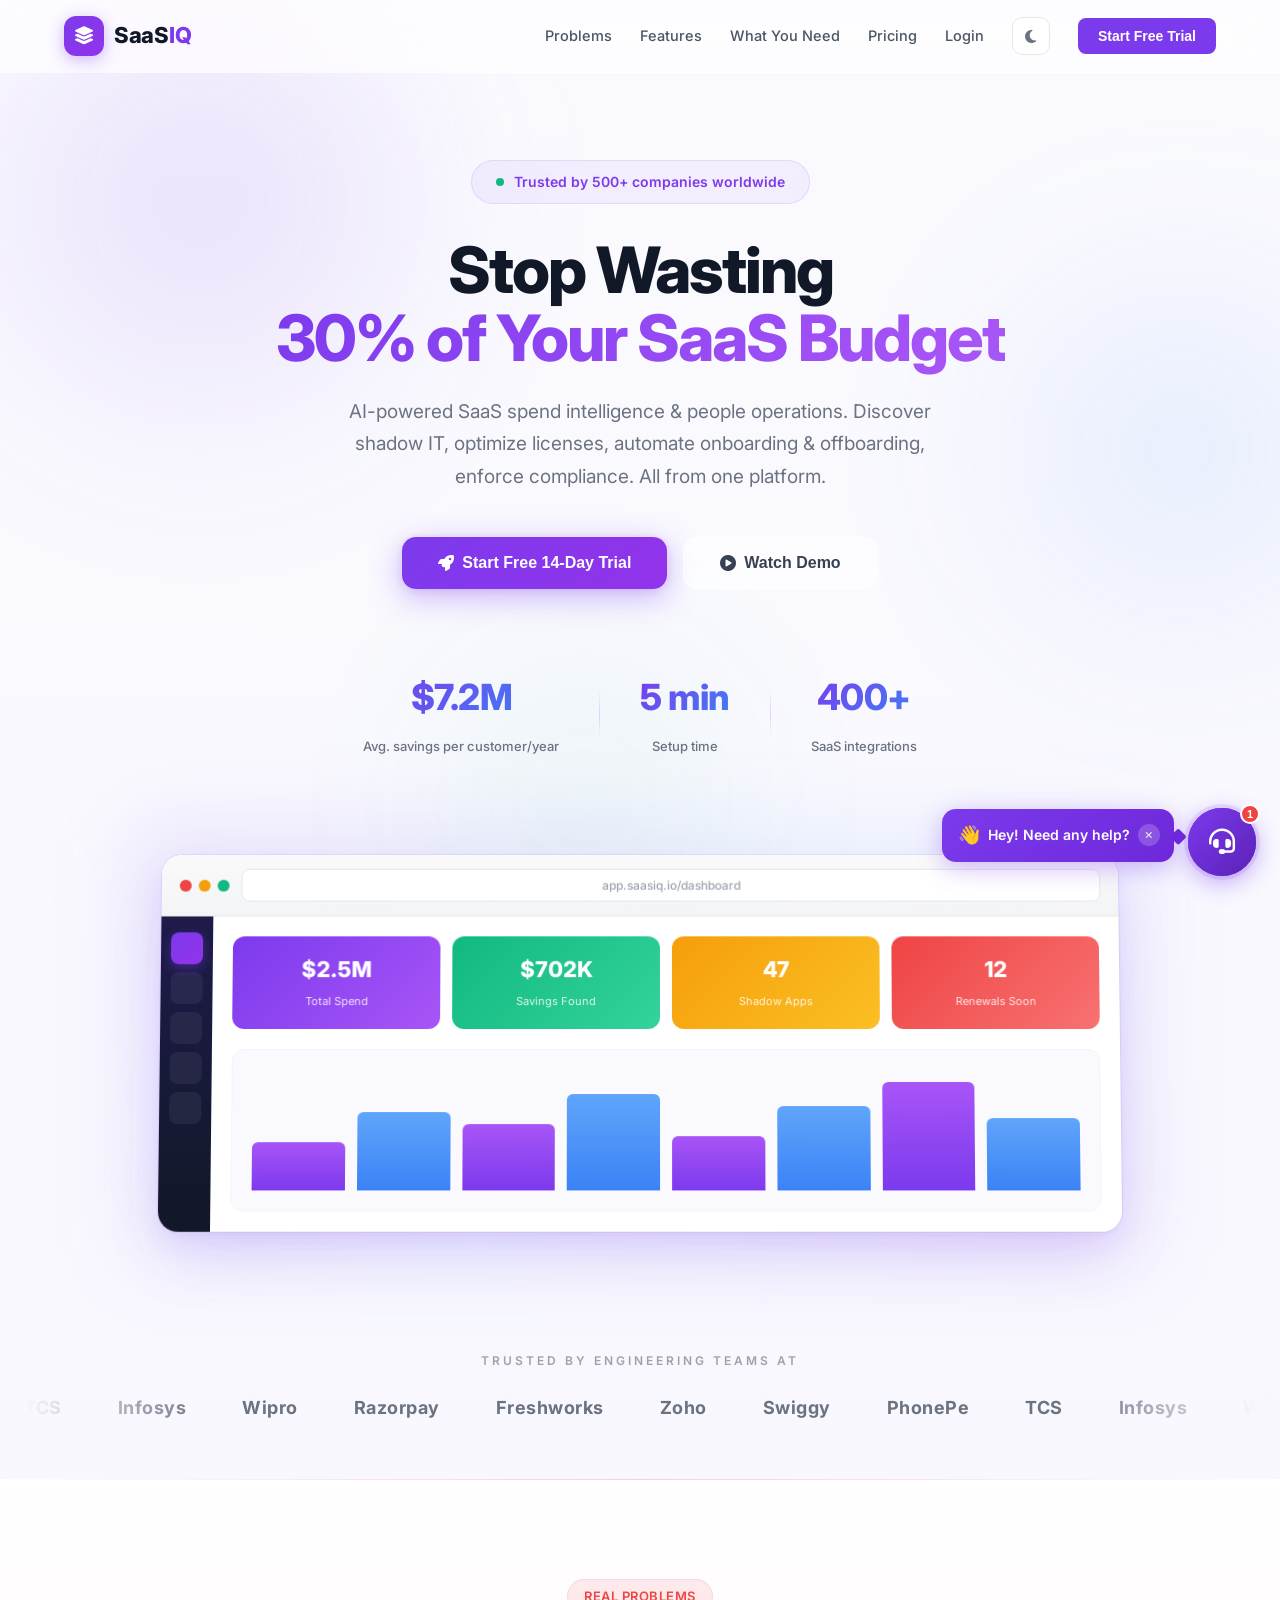
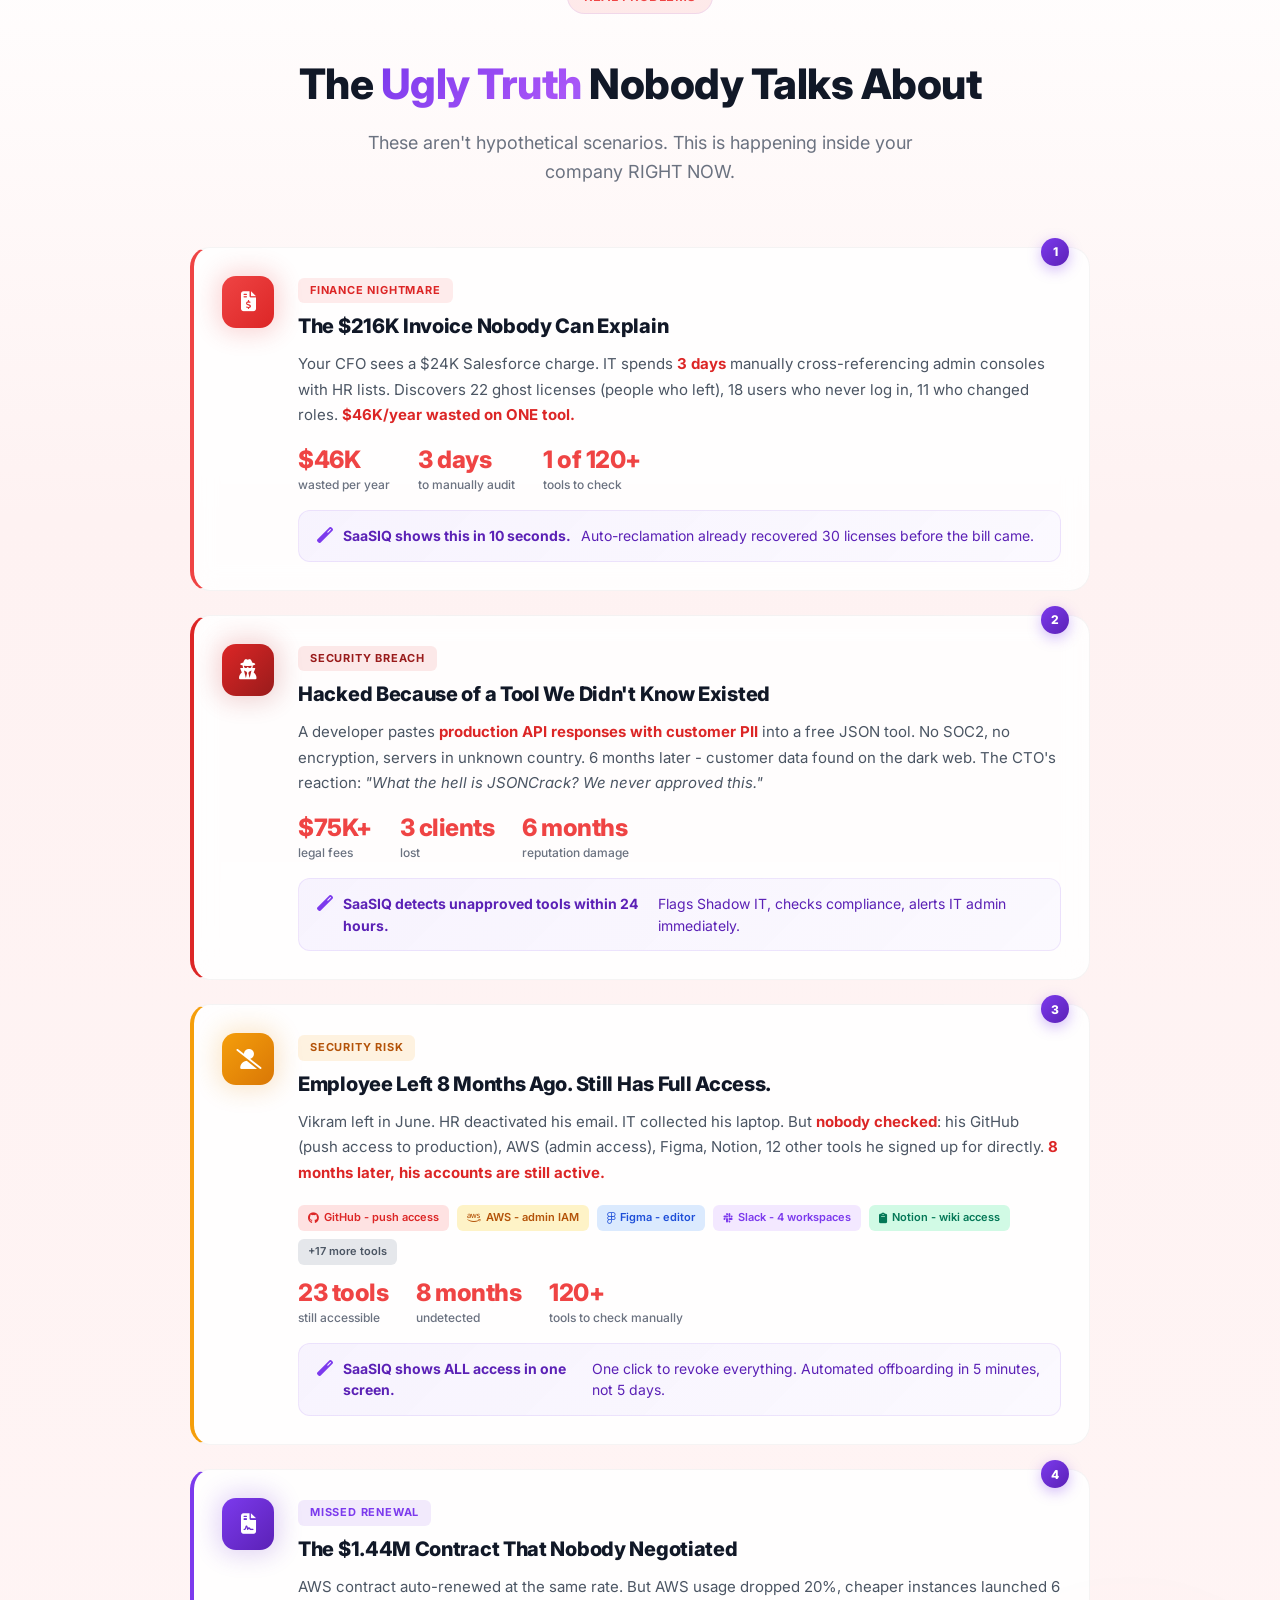
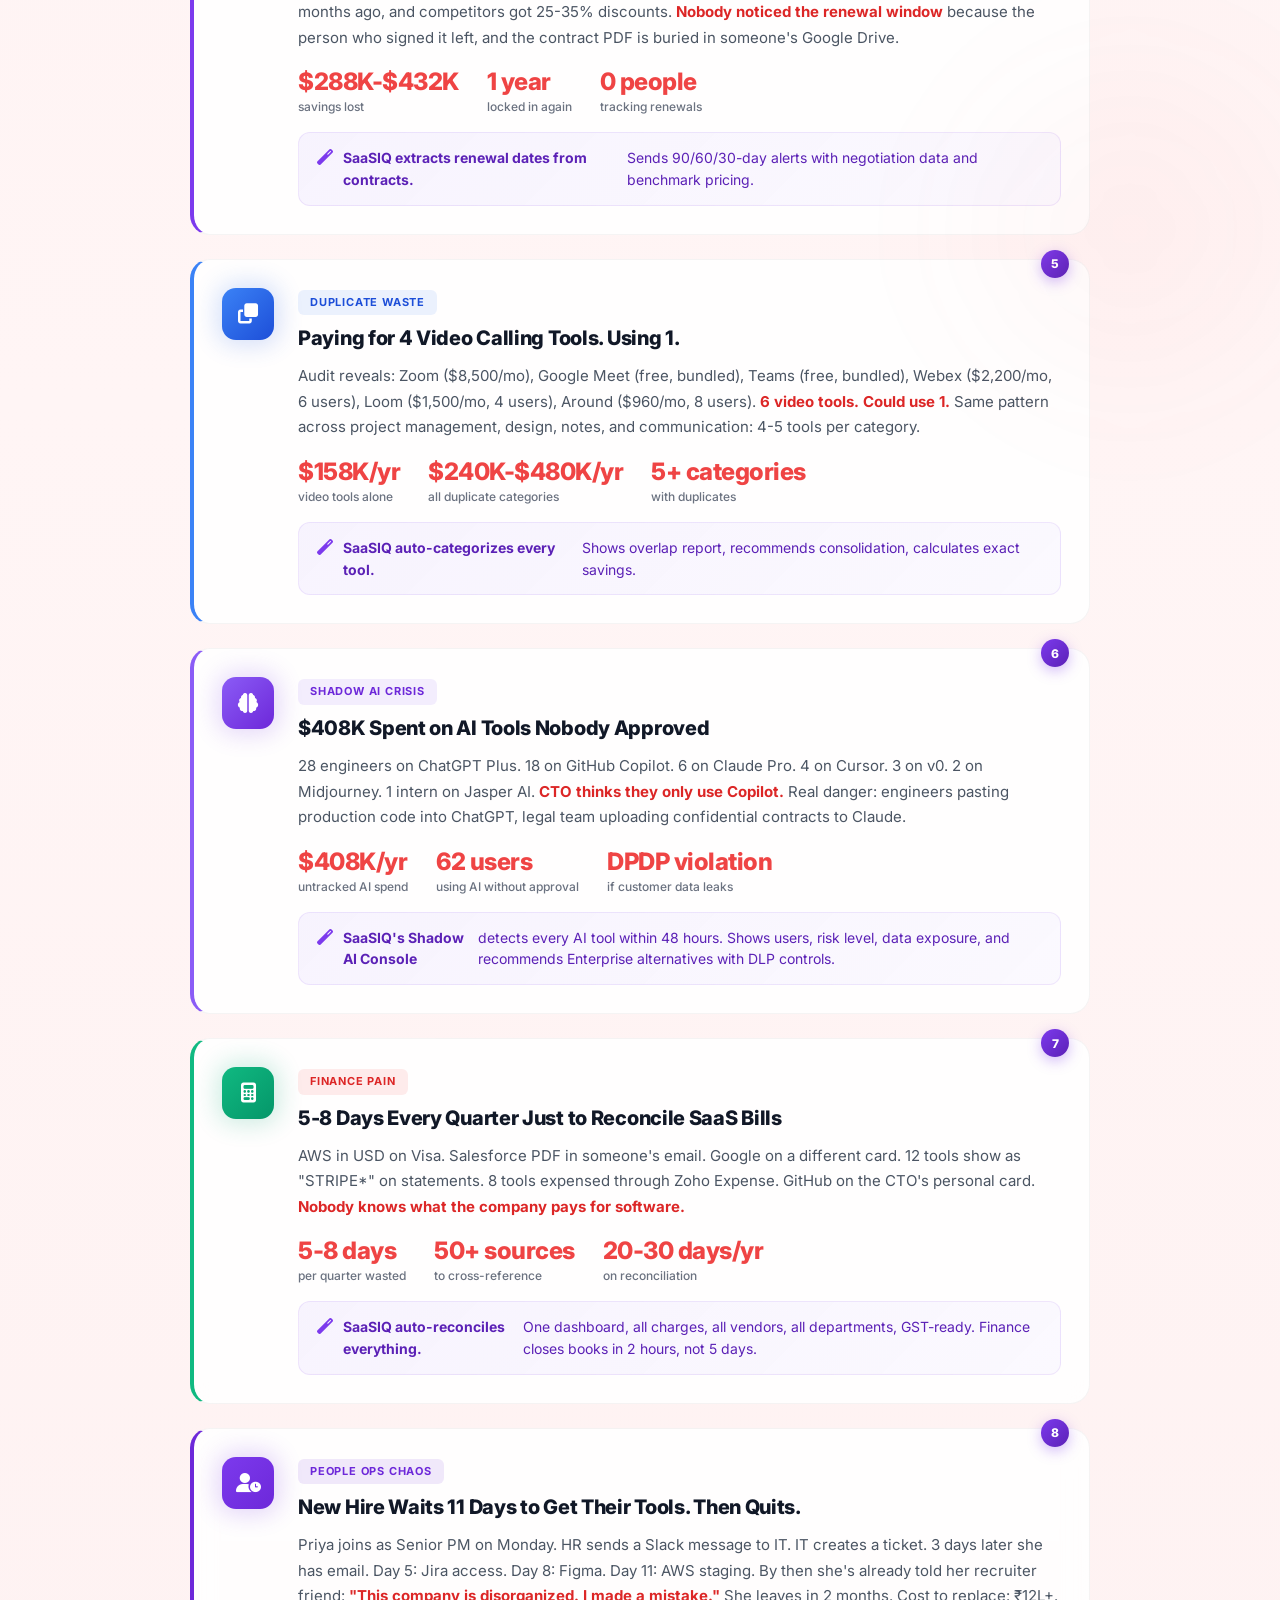
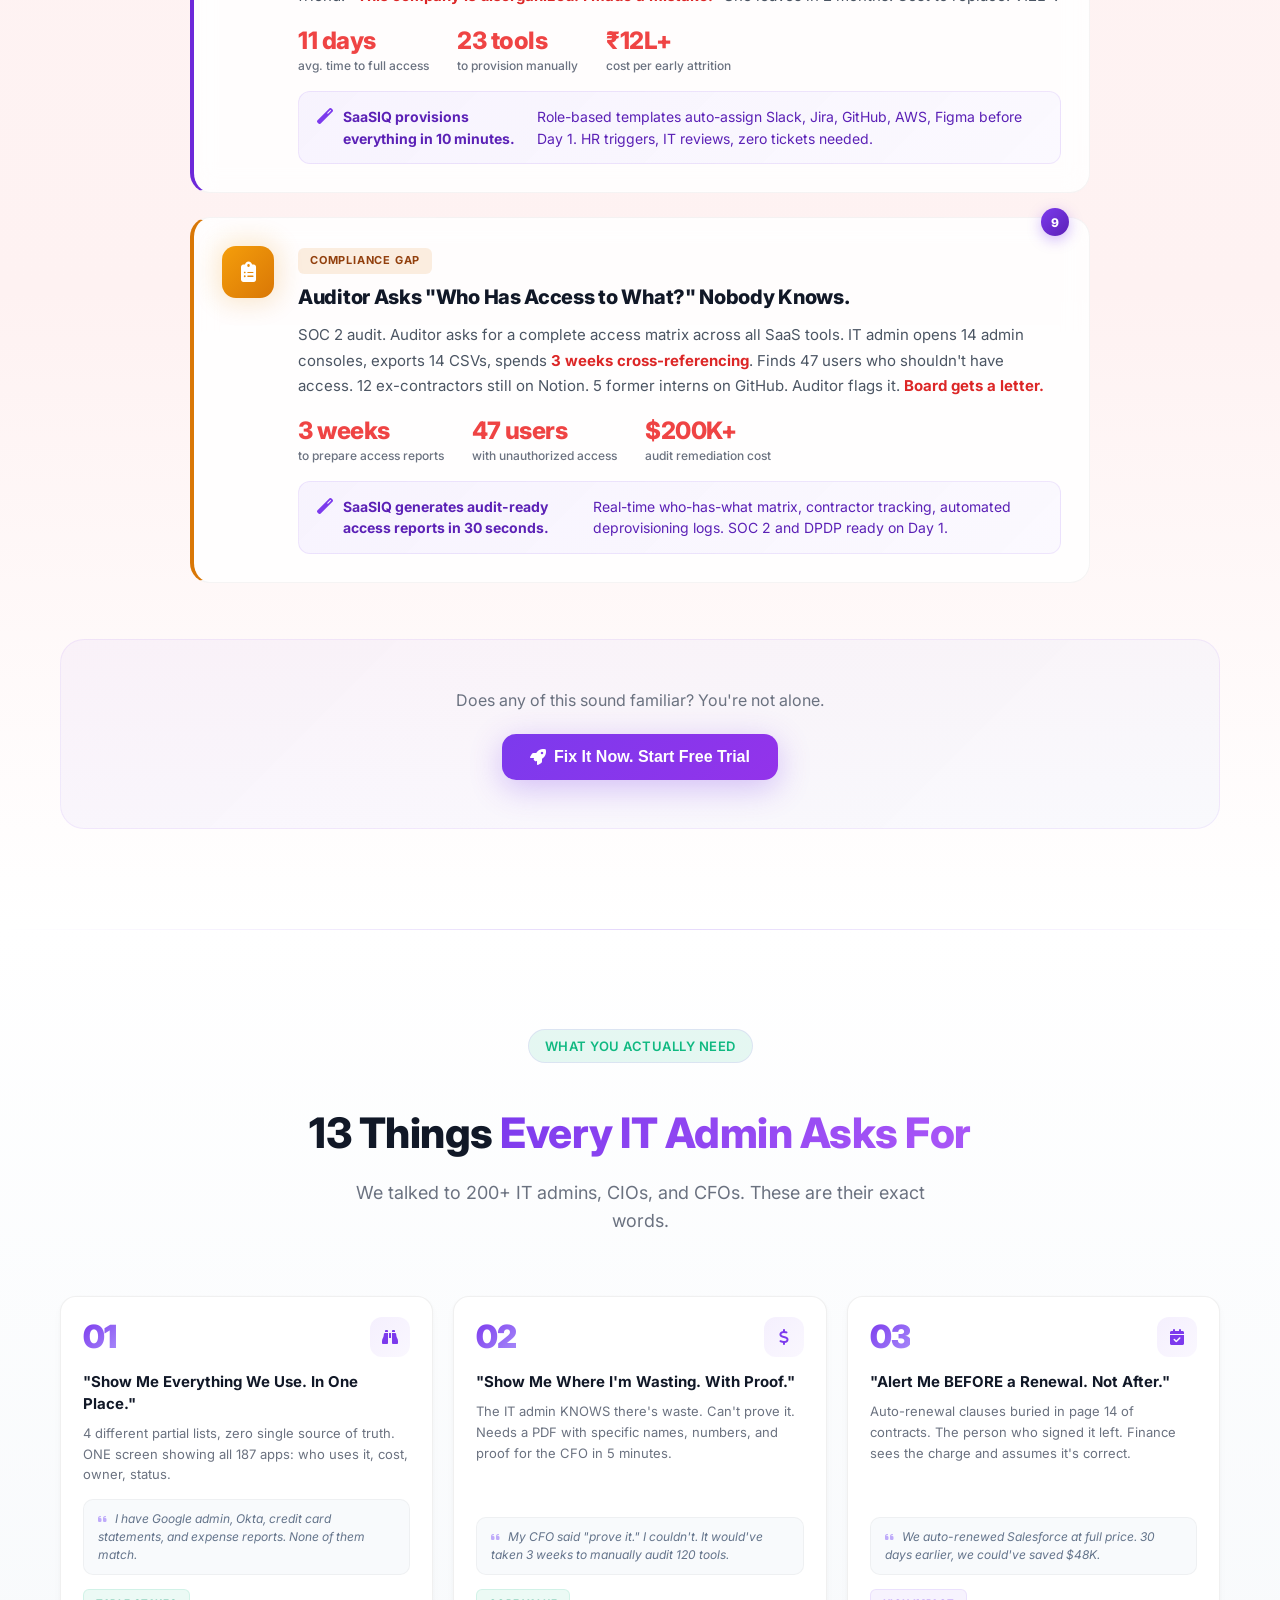
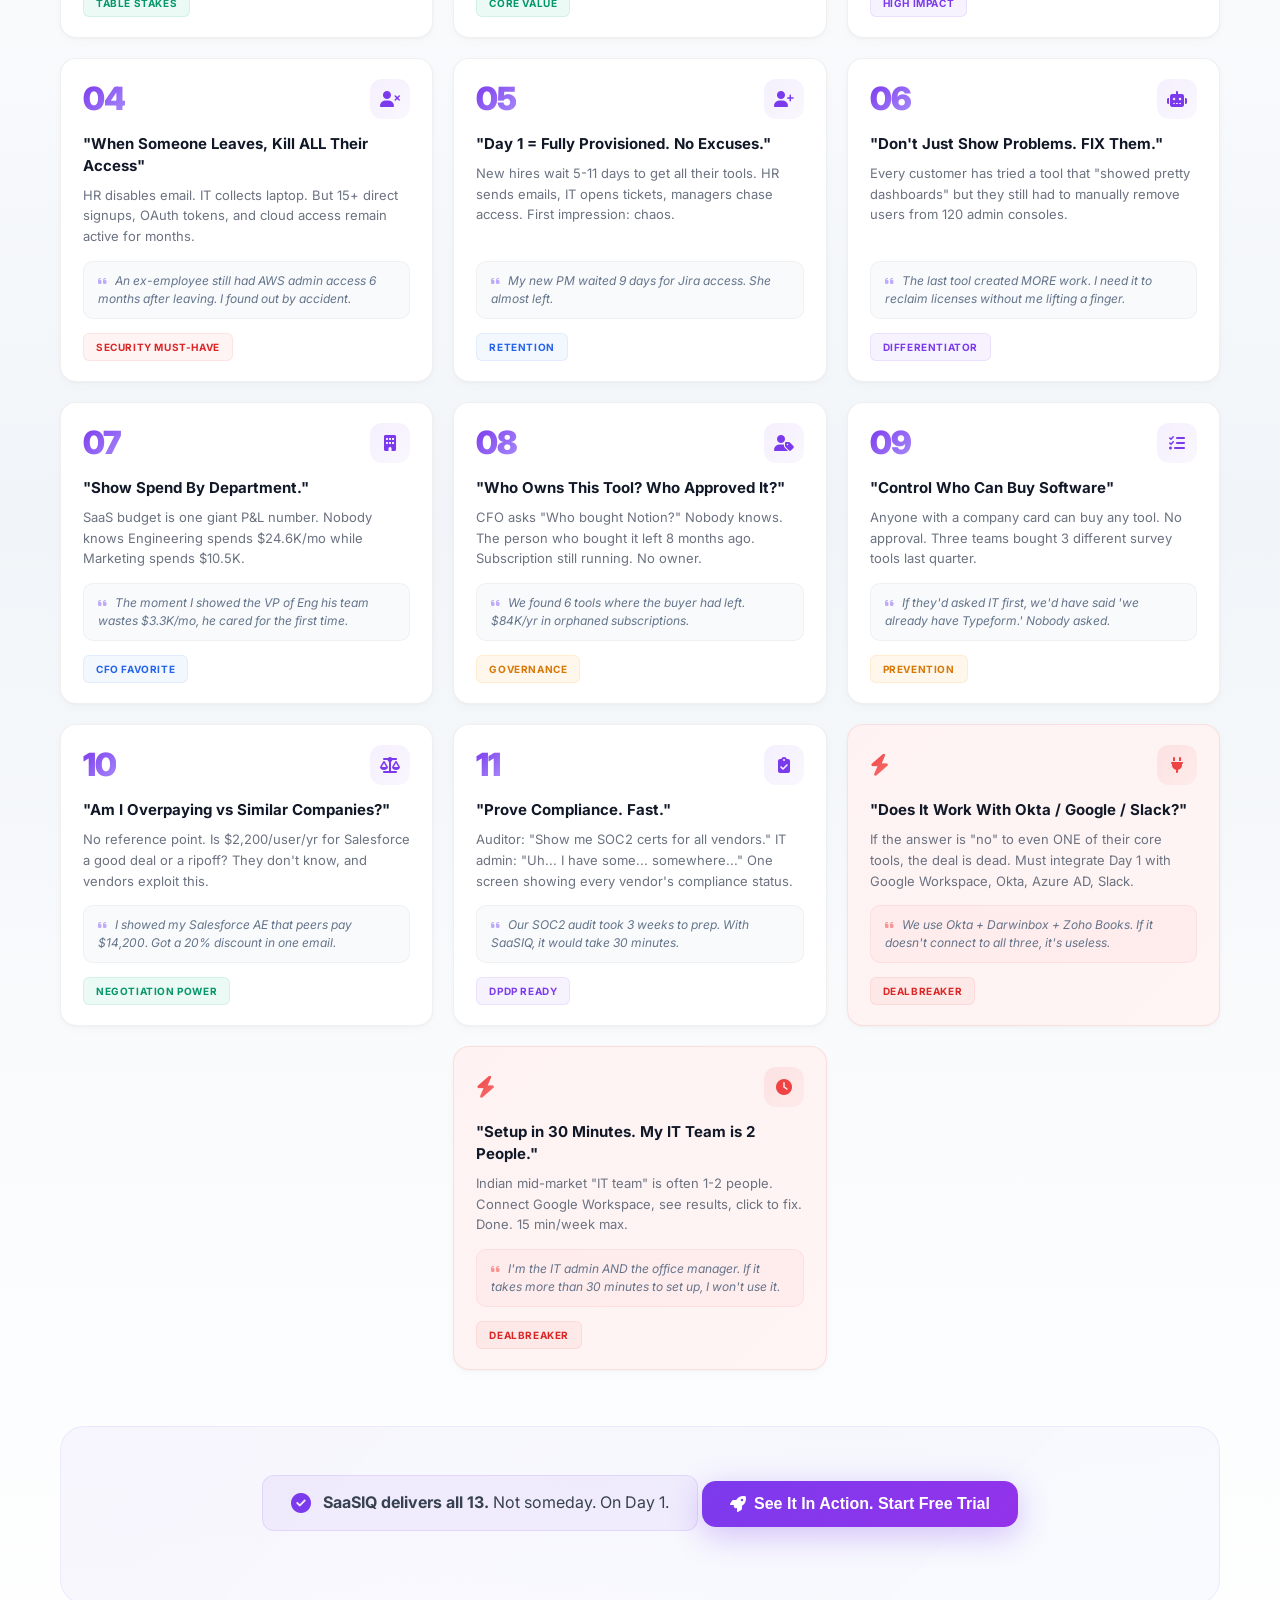
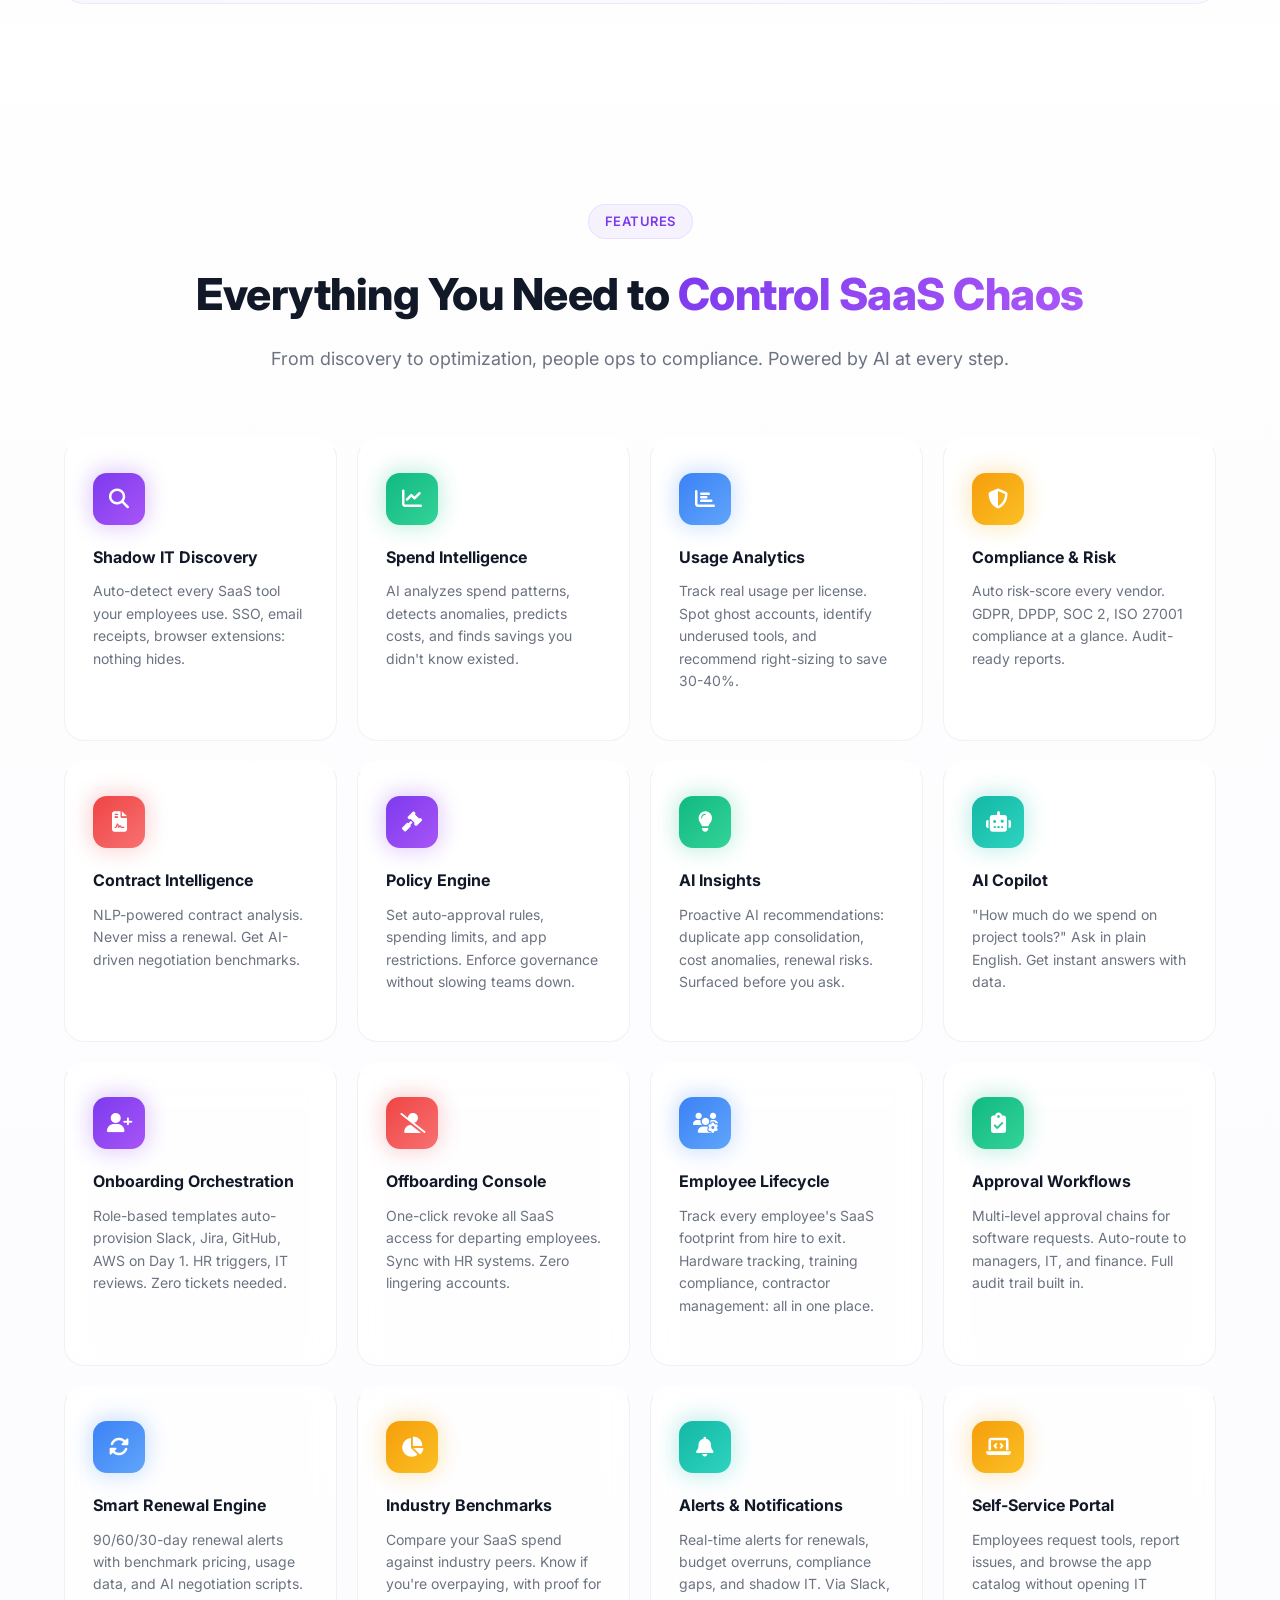
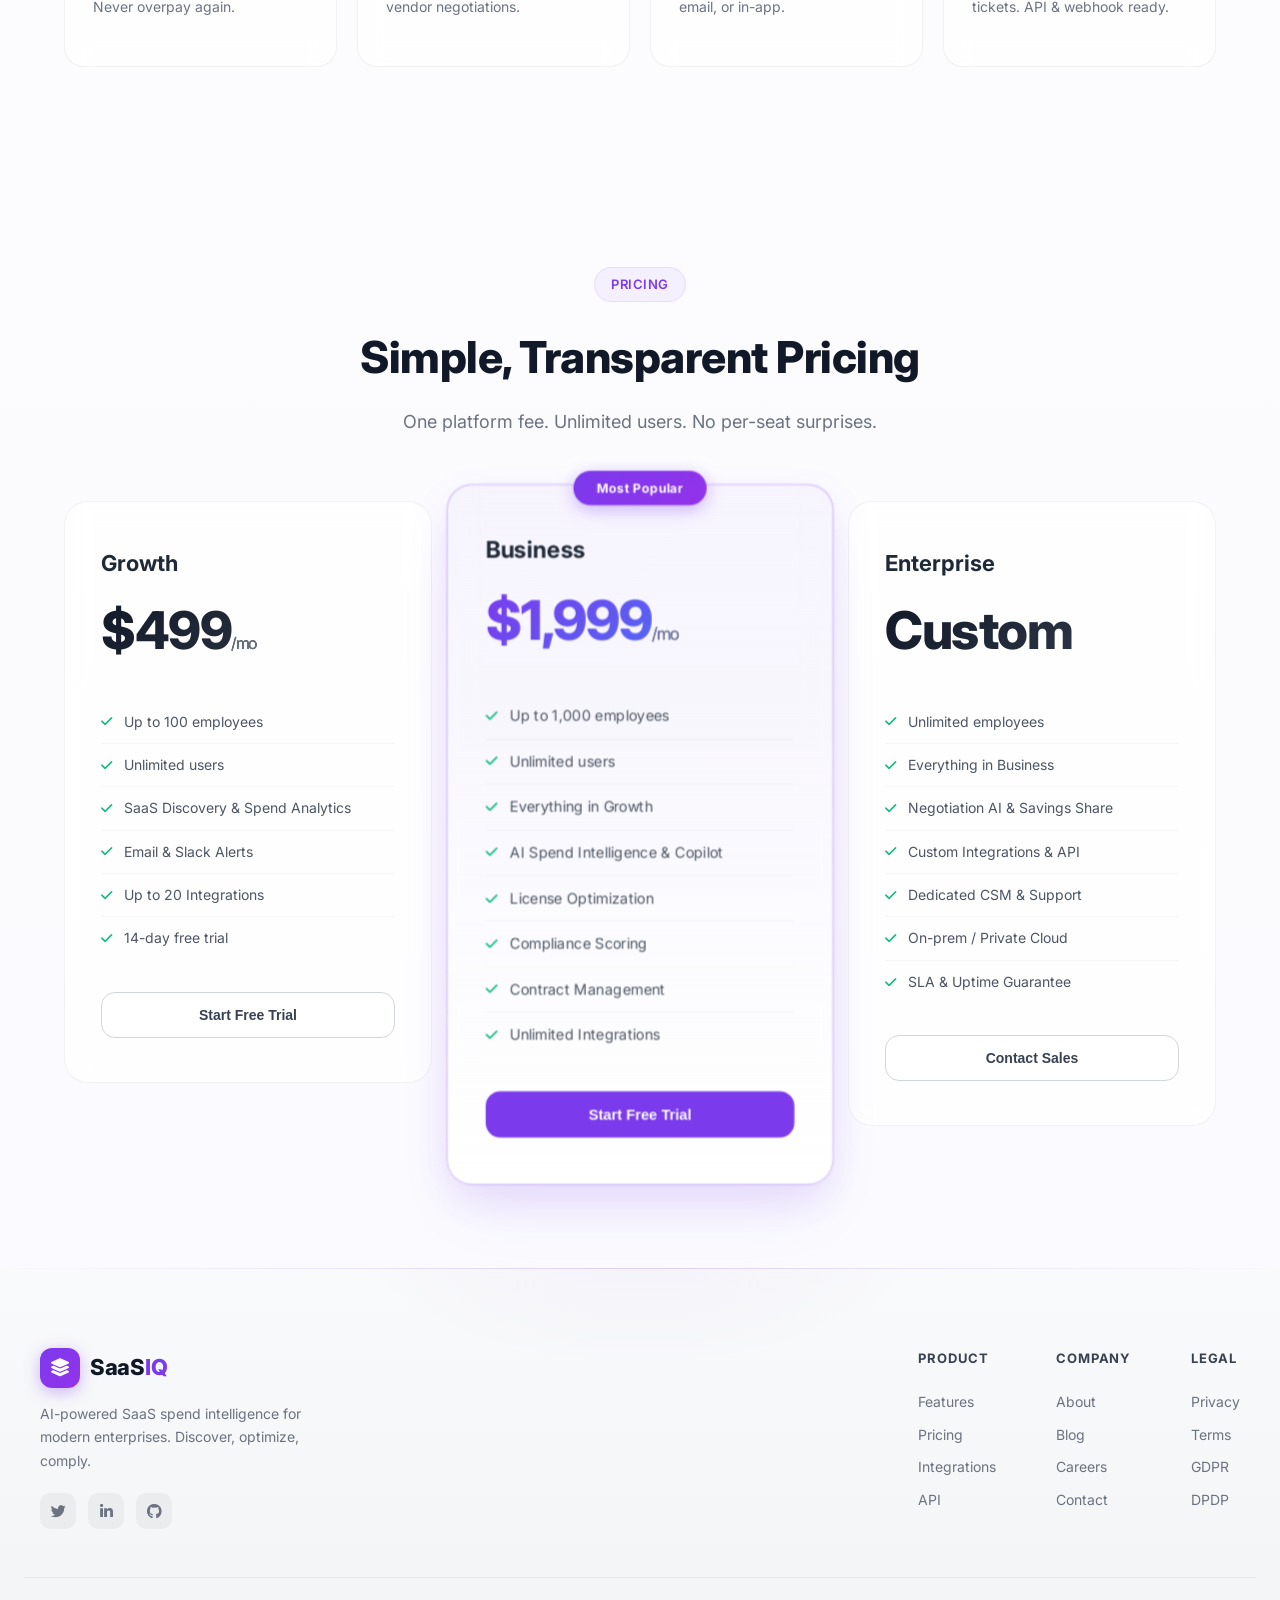
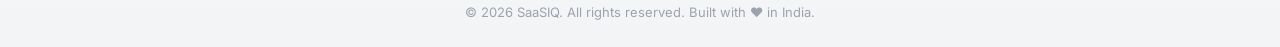
==== commit 67984c62: "Revert "feat: color consistency, pricing cards, demo widget, watch a demo, theme switcher" This reve" ====
--- a/design/prototype/index.html
+++ b/design/prototype/index.html
@@ -6,7 +6,7 @@
     <title>SaaSIQ - AI-Powered SaaS Spend Intelligence</title>
     <meta name="description" content="SaaSIQ - AI-Powered SaaS Spend Intelligence and Shadow IT Governance Platform. Discover, manage, and optimize your entire SaaS portfolio.">
     <link rel="icon" href="data:image/svg+xml,<svg xmlns='http://www.w3.org/2000/svg' viewBox='0 0 32 32'><rect width='32' height='32' rx='8' fill='%237C3AED'/><text x='16' y='22' font-size='18' font-weight='800' text-anchor='middle' fill='white' font-family='sans-serif'>S</text></svg>" type="image/svg+xml">
-    <link rel="stylesheet" href="styles.css?v=24">
+    <link rel="stylesheet" href="styles.css?v=21">
     <link href="https://fonts.googleapis.com/css2?family=Inter:wght@300;400;500;600;700;800&display=swap" rel="stylesheet">
     <link href="https://cdnjs.cloudflare.com/ajax/libs/font-awesome/6.4.0/css/all.min.css" rel="stylesheet">
     <style>
@@ -558,8 +558,11 @@
 
 <!-- ==================== LANDING PAGE ==================== -->
 <div id="page-landing" class="page active">
-
-    <!-- ===== NAV ===== -->
+    <!-- Floating decorative orbs -->
+    <div class="hero-orb hero-orb-1"></div>
+    <div class="hero-orb hero-orb-2"></div>
+    <div class="hero-orb hero-orb-3"></div>
+
     <nav class="landing-nav">
         <div class="landing-nav-inner">
             <div class="logo">
@@ -567,554 +570,659 @@
                 <span class="logo-text">SaaS<span class="logo-highlight">IQ</span></span>
             </div>
             <div class="nav-links">
-                <a href="javascript:void(0)" onclick="scrollToSection('products-showcase')">Product</a>
-                <a href="javascript:void(0)" onclick="scrollToSection('solutions')">Solutions</a>
+                <a href="javascript:void(0)" onclick="scrollToSection('problems')">Problems</a>
                 <a href="javascript:void(0)" onclick="scrollToSection('features')">Features</a>
-                <a href="javascript:void(0)" onclick="scrollToSection('testimonials-wall')">Clients</a>
+                <a href="javascript:void(0)" onclick="scrollToSection('customer-needs')">What You Need</a>
                 <a href="javascript:void(0)" onclick="scrollToSection('pricing')">Pricing</a>
-            </div>
-            <div class="nav-right">
-                <div class="nav-search">
-                    <i class="fas fa-search"></i>
-                    <span>Search SaaSIQ...</span>
-                    <kbd>&#8984;K</kbd>
-                </div>
-                <button class="theme-toggle-btn" onclick="toggleLandingTheme()" title="Toggle dark mode">
+                <a href="javascript:void(0)" onclick="showPage('page-login')">Login</a>
+                <button class="landing-theme-toggle" onclick="toggleLandingTheme()" title="Toggle light/dark mode" aria-label="Toggle theme">
                     <i class="fas fa-moon" id="landing-theme-icon"></i>
                 </button>
-                <button class="btn-cta-green" onclick="showPage('page-login')">Login/Sign up</button>
-            </div>
-            <button class="mobile-menu-toggle" onclick="toggleMobileMenu()" aria-label="Toggle menu">
-                <i class="fas fa-bars"></i>
+                <button class="btn btn-primary btn-glow" onclick="showPage('page-signup')">Start Free Trial</button>
+            </div>
+        </div>
+    </nav>
+
+    <section class="hero">
+        <div class="hero-badge"><span class="hero-badge-dot"></span> Trusted by 500+ companies worldwide</div>
+        <h1>Stop Wasting <br><span class="gradient-text">30% of Your SaaS Budget</span></h1>
+        <p class="hero-sub">AI-powered SaaS spend intelligence & people operations. Discover shadow IT, optimize licenses, automate onboarding & offboarding, enforce compliance. All from one platform.</p>
+        <div class="hero-cta">
+            <button class="btn btn-primary btn-lg btn-glow" onclick="showPage('page-signup')">
+                <i class="fas fa-rocket"></i> Start Free 14-Day Trial
             </button>
-        </div>
-    </nav>
-
-    <!-- ===== HERO ===== -->
-    <section class="g-hero">
-        <div class="g-hero-inner">
-            <div class="g-hero-eyebrow">
-                <i class="fas fa-trophy"></i>
-                India's #1 SaaS Management Platform
-            </div>
-            <p class="g-hero-sub-top">Trusted by 400+ enterprises</p>
-            <h1 class="g-hero-title">Manage your SaaS,<br>the intelligent way</h1>
-            <p class="g-hero-sub">Discover every app. Optimize every dollar. Automate every workflow.</p>
-            <div class="g-hero-ctas">
-                <button class="btn-cta-green btn-lg" onclick="showPage('page-login')">Get started</button>
-                <button class="btn-cta-outline btn-lg" onclick="openDemoWidget()"><i class="fas fa-calendar-alt"></i> Book a Demo</button>
-                <button class="btn-cta-text" onclick="openDemoVideo()"><i class="fas fa-play-circle"></i> Watch a Demo</button>
+            <button class="btn btn-outline btn-lg btn-glass" onclick="showPage('page-demo')">
+                <i class="fas fa-play-circle"></i> Watch Demo
+            </button>
+        </div>
+        <div class="hero-stats">
+            <div class="hero-stat">
+                <span class="hero-stat-num">$7.2M</span>
+                <span class="hero-stat-label">Avg. savings per customer/year</span>
+            </div>
+            <div class="hero-stat-divider"></div>
+            <div class="hero-stat">
+                <span class="hero-stat-num">5 min</span>
+                <span class="hero-stat-label">Setup time</span>
+            </div>
+            <div class="hero-stat-divider"></div>
+            <div class="hero-stat">
+                <span class="hero-stat-num">400+</span>
+                <span class="hero-stat-label">SaaS integrations</span>
+            </div>
+        </div>
+        <div class="hero-image">
+            <div class="mock-dashboard-glow"></div>
+            <div class="mock-dashboard-preview">
+                <div class="mock-topbar">
+                    <div class="mock-dots"><span></span><span></span><span></span></div>
+                    <div class="mock-url">app.saasiq.io/dashboard</div>
+                </div>
+                <div class="mock-body">
+                    <div class="mock-sidebar-mini">
+                        <div class="mock-nav-item active"></div>
+                        <div class="mock-nav-item"></div>
+                        <div class="mock-nav-item"></div>
+                        <div class="mock-nav-item"></div>
+                        <div class="mock-nav-item"></div>
+                    </div>
+                    <div class="mock-content">
+                        <div class="mock-cards">
+                            <div class="mock-card-mini purple">
+                                <span>$2.5M</span>
+                                <small>Total Spend</small>
+                            </div>
+                            <div class="mock-card-mini green">
+                                <span>$702K</span>
+                                <small>Savings Found</small>
+                            </div>
+                            <div class="mock-card-mini orange">
+                                <span>47</span>
+                                <small>Shadow Apps</small>
+                            </div>
+                            <div class="mock-card-mini red">
+                                <span>12</span>
+                                <small>Renewals Soon</small>
+                            </div>
+                        </div>
+                        <div class="mock-chart-area">
+                            <div class="mock-chart">
+                                <div class="chart-bar" style="height: 40%"></div>
+                                <div class="chart-bar" style="height: 65%"></div>
+                                <div class="chart-bar" style="height: 55%"></div>
+                                <div class="chart-bar" style="height: 80%"></div>
+                                <div class="chart-bar" style="height: 45%"></div>
+                                <div class="chart-bar" style="height: 70%"></div>
+                                <div class="chart-bar" style="height: 90%"></div>
+                                <div class="chart-bar" style="height: 60%"></div>
+                            </div>
+                        </div>
+                    </div>
+                </div>
             </div>
         </div>
     </section>
 
-    <!-- ===== SCROLLING STATS TICKER ===== -->
-    <section class="g-ticker">
-        <div class="g-ticker-track">
-            <div class="g-ticker-items">
-                <span class="g-ticker-item"><strong>$7.2M</strong> avg savings identified <i class="fas fa-arrow-up" style="color:#10B981"></i></span>
-                <span class="g-ticker-item"><strong>187</strong> avg shadow apps discovered <i class="fas fa-exclamation-circle" style="color:#F59E0B"></i></span>
-                <span class="g-ticker-item"><strong>5 min</strong> setup time <i class="fas fa-bolt" style="color:#3B82F6"></i></span>
-                <span class="g-ticker-item"><strong>61%</strong> avg license utilization <i class="fas fa-chart-line" style="color:#8B5CF6"></i></span>
-                <span class="g-ticker-item"><strong>400+</strong> enterprises trust us <i class="fas fa-shield-alt" style="color:#10B981"></i></span>
-                <span class="g-ticker-item"><strong>23%</strong> avg cost reduction <i class="fas fa-arrow-down" style="color:#EF4444"></i></span>
-            </div>
-            <div class="g-ticker-items" aria-hidden="true">
-                <span class="g-ticker-item"><strong>$7.2M</strong> avg savings identified <i class="fas fa-arrow-up" style="color:#10B981"></i></span>
-                <span class="g-ticker-item"><strong>187</strong> avg shadow apps discovered <i class="fas fa-exclamation-circle" style="color:#F59E0B"></i></span>
-                <span class="g-ticker-item"><strong>5 min</strong> setup time <i class="fas fa-bolt" style="color:#3B82F6"></i></span>
-                <span class="g-ticker-item"><strong>61%</strong> avg license utilization <i class="fas fa-chart-line" style="color:#8B5CF6"></i></span>
-                <span class="g-ticker-item"><strong>400+</strong> enterprises trust us <i class="fas fa-shield-alt" style="color:#10B981"></i></span>
-                <span class="g-ticker-item"><strong>23%</strong> avg cost reduction <i class="fas fa-arrow-down" style="color:#EF4444"></i></span>
+    <section class="trusted-by">
+        <p>Trusted by engineering teams at</p>
+        <div class="trust-logos-track">
+            <div class="trust-logos">
+                <span>TCS</span><span>Infosys</span><span>Wipro</span><span>Razorpay</span><span>Freshworks</span><span>Zoho</span><span>Swiggy</span><span>PhonePe</span>
+                <span>TCS</span><span>Infosys</span><span>Wipro</span><span>Razorpay</span><span>Freshworks</span><span>Zoho</span><span>Swiggy</span><span>PhonePe</span>
             </div>
         </div>
     </section>
 
-    <!-- ===== PRODUCT SHOWCASE 1: Discovery ===== -->
-    <section class="g-showcase" id="products-showcase">
-        <div class="g-showcase-inner">
-            <div class="g-showcase-text">
-                <span class="g-showcase-label">SaaS Discovery</span>
-                <h2>See everything your<br>company uses</h2>
-                <p>AI-powered discovery finds every SaaS application across your organization - including shadow IT no one knows about. One dashboard, complete visibility.</p>
-                <a href="javascript:void(0)" class="g-learn-more" onclick="navigateToSection(this)" data-section="shadow-it">Learn more <i class="fas fa-arrow-right"></i></a>
-            </div>
-            <div class="g-showcase-visual">
-                <div class="g-card-stack">
-                    <div class="g-app-card">
-                        <div class="g-app-icon" style="background:#635BFF"><i class="fab fa-stripe-s"></i></div>
-                        <div><strong>Stripe</strong><span class="g-app-status managed">Managed</span></div>
-                        <div class="g-app-spend">$14,200/yr</div>
-                    </div>
-                    <div class="g-app-card">
-                        <div class="g-app-icon" style="background:#FF6C37"><i class="fas fa-mail-bulk"></i></div>
-                        <div><strong>Postman</strong><span class="g-app-status shadow">Shadow IT</span></div>
-                        <div class="g-app-spend">$8,400/yr</div>
-                    </div>
-                    <div class="g-app-card">
-                        <div class="g-app-icon" style="background:#00A4EF"><i class="fab fa-microsoft"></i></div>
-                        <div><strong>Microsoft 365</strong><span class="g-app-status managed">Managed</span></div>
-                        <div class="g-app-spend">$186,000/yr</div>
-                    </div>
-                    <div class="g-app-card">
-                        <div class="g-app-icon" style="background:#E01E5A"><i class="fab fa-slack"></i></div>
-                        <div><strong>Slack</strong><span class="g-app-status risk">Review Needed</span></div>
-                        <div class="g-app-spend">$42,000/yr</div>
-                    </div>
-                </div>
-            </div>
+    <!-- ==================== REAL PROBLEMS SECTION ==================== -->
+    <section id="problems" class="problems-section">
+        <div class="section-header">
+            <span class="section-badge" style="background:rgba(239,68,68,0.1);color:#EF4444">Real Problems</span>
+            <h2>The <span class="gradient-text">Ugly Truth</span> Nobody Talks About</h2>
+            <p>These aren't hypothetical scenarios. This is happening inside your company RIGHT NOW.</p>
+        </div>
+
+        <div class="problems-timeline">
+            <!-- Problem 1 -->
+            <div class="problem-card">
+                <div class="problem-icon" style="background:linear-gradient(135deg,#EF4444,#DC2626)">
+                    <i class="fas fa-file-invoice-dollar"></i>
+                </div>
+                <div class="problem-content">
+                    <div class="problem-tag">Finance Nightmare</div>
+                    <h3>The $216K Invoice Nobody Can Explain</h3>
+                    <p>Your CFO sees a $24K Salesforce charge. IT spends <strong>3 days</strong> manually cross-referencing admin consoles with HR lists. Discovers 22 ghost licenses (people who left), 18 users who never log in, 11 who changed roles. <strong>$46K/year wasted on ONE tool.</strong></p>
+                    <div class="problem-stat">
+                        <div class="problem-stat-item"><span class="stat-big">$46K</span><span>wasted per year</span></div>
+                        <div class="problem-stat-item"><span class="stat-big">3 days</span><span>to manually audit</span></div>
+                        <div class="problem-stat-item"><span class="stat-big">1 of 120+</span><span>tools to check</span></div>
+                    </div>
+                    <div class="problem-solve"><i class="fas fa-magic"></i> <strong>SaaSIQ shows this in 10 seconds.</strong> Auto-reclamation already recovered 30 licenses before the bill came.</div>
+                </div>
+            </div>
+
+            <!-- Problem 2 -->
+            <div class="problem-card">
+                <div class="problem-icon" style="background:linear-gradient(135deg,#DC2626,#991B1B)">
+                    <i class="fas fa-user-secret"></i>
+                </div>
+                <div class="problem-content">
+                    <div class="problem-tag">Security Breach</div>
+                    <h3>Hacked Because of a Tool We Didn't Know Existed</h3>
+                    <p>A developer pastes <strong>production API responses with customer PII</strong> into a free JSON tool. No SOC2, no encryption, servers in unknown country. 6 months later - customer data found on the dark web. The CTO's reaction: <em>"What the hell is JSONCrack? We never approved this."</em></p>
+                    <div class="problem-stat">
+                        <div class="problem-stat-item"><span class="stat-big">$75K+</span><span>legal fees</span></div>
+                        <div class="problem-stat-item"><span class="stat-big">3 clients</span><span>lost</span></div>
+                        <div class="problem-stat-item"><span class="stat-big">6 months</span><span>reputation damage</span></div>
+                    </div>
+                    <div class="problem-solve"><i class="fas fa-magic"></i> <strong>SaaSIQ detects unapproved tools within 24 hours.</strong> Flags Shadow IT, checks compliance, alerts IT admin immediately.</div>
+                </div>
+            </div>
+
+            <!-- Problem 3 -->
+            <div class="problem-card">
+                <div class="problem-icon" style="background:linear-gradient(135deg,#F59E0B,#D97706)">
+                    <i class="fas fa-user-slash"></i>
+                </div>
+                <div class="problem-content">
+                    <div class="problem-tag">Security Risk</div>
+                    <h3>Employee Left 8 Months Ago. Still Has Full Access.</h3>
+                    <p>Vikram left in June. HR deactivated his email. IT collected his laptop. But <strong>nobody checked</strong>: his GitHub (push access to production), AWS (admin access), Figma, Notion, 12 other tools he signed up for directly. <strong>8 months later, his accounts are still active.</strong></p>
+                    <div style="display:flex;flex-wrap:wrap;gap:8px;margin-bottom:16px">
+                        <span style="display:inline-flex;align-items:center;gap:5px;padding:4px 10px;background:#FEE2E2;color:#DC2626;font-size:11px;font-weight:600;border-radius:6px"><i class="fab fa-github"></i> GitHub - push access</span>
+                        <span style="display:inline-flex;align-items:center;gap:5px;padding:4px 10px;background:#FEF3C7;color:#B45309;font-size:11px;font-weight:600;border-radius:6px"><i class="fab fa-aws"></i> AWS - admin IAM</span>
+                        <span style="display:inline-flex;align-items:center;gap:5px;padding:4px 10px;background:#DBEAFE;color:#1D4ED8;font-size:11px;font-weight:600;border-radius:6px"><i class="fab fa-figma"></i> Figma - editor</span>
+                        <span style="display:inline-flex;align-items:center;gap:5px;padding:4px 10px;background:#F3E8FF;color:#7C3AED;font-size:11px;font-weight:600;border-radius:6px"><i class="fab fa-slack"></i> Slack - 4 workspaces</span>
+                        <span style="display:inline-flex;align-items:center;gap:5px;padding:4px 10px;background:#D1FAE5;color:#047857;font-size:11px;font-weight:600;border-radius:6px"><i class="fas fa-clipboard"></i> Notion - wiki access</span>
+                        <span style="display:inline-flex;align-items:center;gap:5px;padding:4px 10px;background:#E5E7EB;color:#4B5563;font-size:11px;font-weight:600;border-radius:6px">+17 more tools</span>
+                    </div>
+                    <div class="problem-stat">
+                        <div class="problem-stat-item"><span class="stat-big">23 tools</span><span>still accessible</span></div>
+                        <div class="problem-stat-item"><span class="stat-big">8 months</span><span>undetected</span></div>
+                        <div class="problem-stat-item"><span class="stat-big">120+</span><span>tools to check manually</span></div>
+                    </div>
+                    <div class="problem-solve"><i class="fas fa-magic"></i> <strong>SaaSIQ shows ALL access in one screen.</strong> One click to revoke everything. Automated offboarding in 5 minutes, not 5 days.</div>
+                </div>
+            </div>
+
+            <!-- Problem 4 -->
+            <div class="problem-card">
+                <div class="problem-icon" style="background:linear-gradient(135deg,#7C3AED,#5B21B6)">
+                    <i class="fas fa-file-contract"></i>
+                </div>
+                <div class="problem-content">
+                    <div class="problem-tag">Missed Renewal</div>
+                    <h3>The $1.44M Contract That Nobody Negotiated</h3>
+                    <p>AWS contract auto-renewed at the same rate. But AWS usage dropped 20%, cheaper instances launched 6 months ago, and competitors got 25-35% discounts. <strong>Nobody noticed the renewal window</strong> because the person who signed it left, and the contract PDF is buried in someone's Google Drive.</p>
+                    <div class="problem-stat">
+                        <div class="problem-stat-item"><span class="stat-big">$288K-$432K</span><span>savings lost</span></div>
+                        <div class="problem-stat-item"><span class="stat-big">1 year</span><span>locked in again</span></div>
+                        <div class="problem-stat-item"><span class="stat-big">0 people</span><span>tracking renewals</span></div>
+                    </div>
+                    <div class="problem-solve"><i class="fas fa-magic"></i> <strong>SaaSIQ extracts renewal dates from contracts.</strong> Sends 90/60/30-day alerts with negotiation data and benchmark pricing.</div>
+                </div>
+            </div>
+
+            <!-- Problem 5 -->
+            <div class="problem-card">
+                <div class="problem-icon" style="background:linear-gradient(135deg,#3B82F6,#1D4ED8)">
+                    <i class="fas fa-clone"></i>
+                </div>
+                <div class="problem-content">
+                    <div class="problem-tag">Duplicate Waste</div>
+                    <h3>Paying for 4 Video Calling Tools. Using 1.</h3>
+                    <p>Audit reveals: Zoom ($8,500/mo), Google Meet (free, bundled), Teams (free, bundled), Webex ($2,200/mo, 6 users), Loom ($1,500/mo, 4 users), Around ($960/mo, 8 users). <strong>6 video tools. Could use 1.</strong> Same pattern across project management, design, notes, and communication: 4-5 tools per category.</p>
+                    <div class="problem-stat">
+                        <div class="problem-stat-item"><span class="stat-big">$158K/yr</span><span>video tools alone</span></div>
+                        <div class="problem-stat-item"><span class="stat-big">$240K-$480K/yr</span><span>all duplicate categories</span></div>
+                        <div class="problem-stat-item"><span class="stat-big">5+ categories</span><span>with duplicates</span></div>
+                    </div>
+                    <div class="problem-solve"><i class="fas fa-magic"></i> <strong>SaaSIQ auto-categorizes every tool.</strong> Shows overlap report, recommends consolidation, calculates exact savings.</div>
+                </div>
+            </div>
+
+            <!-- Problem 6 -->
+            <div class="problem-card">
+                <div class="problem-icon" style="background:linear-gradient(135deg,#8B5CF6,#6D28D9)">
+                    <i class="fas fa-brain"></i>
+                </div>
+                <div class="problem-content">
+                    <div class="problem-tag">Shadow AI Crisis</div>
+                    <h3>$408K Spent on AI Tools Nobody Approved</h3>
+                    <p>28 engineers on ChatGPT Plus. 18 on GitHub Copilot. 6 on Claude Pro. 4 on Cursor. 3 on v0. 2 on Midjourney. 1 intern on Jasper AI. <strong>CTO thinks they only use Copilot.</strong> Real danger: engineers pasting production code into ChatGPT, legal team uploading confidential contracts to Claude.</p>
+                    <div class="problem-stat">
+                        <div class="problem-stat-item"><span class="stat-big">$408K/yr</span><span>untracked AI spend</span></div>
+                        <div class="problem-stat-item"><span class="stat-big">62 users</span><span>using AI without approval</span></div>
+                        <div class="problem-stat-item"><span class="stat-big">DPDP violation</span><span>if customer data leaks</span></div>
+                    </div>
+                    <div class="problem-solve"><i class="fas fa-magic"></i> <strong>SaaSIQ's Shadow AI Console</strong> detects every AI tool within 48 hours. Shows users, risk level, data exposure, and recommends Enterprise alternatives with DLP controls.</div>
+                </div>
+            </div>
+
+            <!-- Problem 7 -->
+            <div class="problem-card">
+                <div class="problem-icon" style="background:linear-gradient(135deg,#10B981,#059669)">
+                    <i class="fas fa-calculator"></i>
+                </div>
+                <div class="problem-content">
+                    <div class="problem-tag">Finance Pain</div>
+                    <h3>5-8 Days Every Quarter Just to Reconcile SaaS Bills</h3>
+                    <p>AWS in USD on Visa. Salesforce PDF in someone's email. Google on a different card. 12 tools show as "STRIPE*" on statements. 8 tools expensed through Zoho Expense. GitHub on the CTO's personal card. <strong>Nobody knows what the company pays for software.</strong></p>
+                    <div class="problem-stat">
+                        <div class="problem-stat-item"><span class="stat-big">5-8 days</span><span>per quarter wasted</span></div>
+                        <div class="problem-stat-item"><span class="stat-big">50+ sources</span><span>to cross-reference</span></div>
+                        <div class="problem-stat-item"><span class="stat-big">20-30 days/yr</span><span>on reconciliation</span></div>
+                    </div>
+                    <div class="problem-solve"><i class="fas fa-magic"></i> <strong>SaaSIQ auto-reconciles everything.</strong> One dashboard, all charges, all vendors, all departments, GST-ready. Finance closes books in 2 hours, not 5 days.</div>
+                </div>
+            </div>
+
+            <!-- Problem 8 -->
+            <div class="problem-card">
+                <div class="problem-icon" style="background:linear-gradient(135deg,#7C3AED,#6D28D9)">
+                    <i class="fas fa-user-clock"></i>
+                </div>
+                <div class="problem-content">
+                    <div class="problem-tag">People Ops Chaos</div>
+                    <h3>New Hire Waits 11 Days to Get Their Tools. Then Quits.</h3>
+                    <p>Priya joins as Senior PM on Monday. HR sends a Slack message to IT. IT creates a ticket. 3 days later she has email. Day 5: Jira access. Day 8: Figma. Day 11: AWS staging. By then she's already told her recruiter friend: <strong>"This company is disorganized. I made a mistake."</strong> She leaves in 2 months. Cost to replace: ₹12L+.</p>
+                    <div class="problem-stat">
+                        <div class="problem-stat-item"><span class="stat-big">11 days</span><span>avg. time to full access</span></div>
+                        <div class="problem-stat-item"><span class="stat-big">23 tools</span><span>to provision manually</span></div>
+                        <div class="problem-stat-item"><span class="stat-big">₹12L+</span><span>cost per early attrition</span></div>
+                    </div>
+                    <div class="problem-solve"><i class="fas fa-magic"></i> <strong>SaaSIQ provisions everything in 10 minutes.</strong> Role-based templates auto-assign Slack, Jira, GitHub, AWS, Figma before Day 1. HR triggers, IT reviews, zero tickets needed.</div>
+                </div>
+            </div>
+
+            <!-- Problem 9 -->
+            <div class="problem-card">
+                <div class="problem-icon" style="background:linear-gradient(135deg,#F59E0B,#D97706)">
+                    <i class="fas fa-clipboard-list"></i>
+                </div>
+                <div class="problem-content">
+                    <div class="problem-tag">Compliance Gap</div>
+                    <h3>Auditor Asks "Who Has Access to What?" Nobody Knows.</h3>
+                    <p>SOC 2 audit. Auditor asks for a complete access matrix across all SaaS tools. IT admin opens 14 admin consoles, exports 14 CSVs, spends <strong>3 weeks cross-referencing</strong>. Finds 47 users who shouldn't have access. 12 ex-contractors still on Notion. 5 former interns on GitHub. Auditor flags it. <strong>Board gets a letter.</strong></p>
+                    <div class="problem-stat">
+                        <div class="problem-stat-item"><span class="stat-big">3 weeks</span><span>to prepare access reports</span></div>
+                        <div class="problem-stat-item"><span class="stat-big">47 users</span><span>with unauthorized access</span></div>
+                        <div class="problem-stat-item"><span class="stat-big">$200K+</span><span>audit remediation cost</span></div>
+                    </div>
+                    <div class="problem-solve"><i class="fas fa-magic"></i> <strong>SaaSIQ generates audit-ready access reports in 30 seconds.</strong> Real-time who-has-what matrix, contractor tracking, automated deprovisioning logs. SOC 2 and DPDP ready on Day 1.</div>
+                </div>
+            </div>
+        </div>
+
+        <div class="section-cta-banner">
+            <p>Does any of this sound familiar? You're not alone.</p>
+            <button class="btn btn-primary btn-lg btn-glow" onclick="showPage('page-signup')"><i class="fas fa-rocket"></i> Fix It Now. Start Free Trial</button>
         </div>
     </section>
 
-    <!-- ===== PRODUCT SHOWCASE 2: Spend Intelligence ===== -->
-    <section class="g-showcase g-showcase-alt">
-        <div class="g-showcase-inner g-showcase-reverse">
-            <div class="g-showcase-text">
-                <span class="g-showcase-label">Spend Intelligence</span>
-                <h2>Know where every<br>dollar goes</h2>
-                <p>Real-time spend analytics with AI-powered optimization recommendations. Identify waste, negotiate better, and forecast accurately.</p>
-                <a href="javascript:void(0)" class="g-learn-more" onclick="navigateToSection(this)" data-section="spend-intelligence">Learn more <i class="fas fa-arrow-right"></i></a>
-            </div>
-            <div class="g-showcase-visual">
-                <div class="g-spend-card">
-                    <div class="g-spend-header">
-                        <h4>Total SaaS Spend</h4>
-                        <span class="g-spend-badge">This Quarter</span>
-                    </div>
-                    <div class="g-spend-amount">$10,140,000</div>
-                    <div class="g-spend-change positive"><i class="fas fa-arrow-up"></i> 18% YoY growth</div>
-                    <div class="g-spend-bar-group">
-                        <div class="g-spend-bar"><div class="g-spend-bar-fill" style="width:65%;background:#7C3AED"></div><span>Engineering 65%</span></div>
-                        <div class="g-spend-bar"><div class="g-spend-bar-fill" style="width:20%;background:#3B82F6"></div><span>Sales 20%</span></div>
-                        <div class="g-spend-bar"><div class="g-spend-bar-fill" style="width:10%;background:#10B981"></div><span>Marketing 10%</span></div>
-                        <div class="g-spend-bar"><div class="g-spend-bar-fill" style="width:5%;background:#F59E0B"></div><span>Others 5%</span></div>
-                    </div>
-                </div>
-            </div>
+    <!-- ==================== WHAT CUSTOMERS REALLY WANT ==================== -->
+    <section id="customer-needs" class="customer-needs-section">
+        <div class="section-header">
+            <span class="section-badge" style="background:rgba(16,185,129,0.1);color:#10B981">What You Actually Need</span>
+            <h2>13 Things <span class="gradient-text">Every IT Admin Asks For</span></h2>
+            <p>We talked to 200+ IT admins, CIOs, and CFOs. These are their exact words.</p>
+        </div>
+
+        <div class="needs-grid">
+            <!-- Need 1 -->
+            <div class="need-card">
+                <div class="need-top">
+                    <div class="need-num">01</div>
+                    <div class="need-icon-sm"><i class="fas fa-binoculars"></i></div>
+                </div>
+                <h3>"Show Me Everything We Use. In One Place."</h3>
+                <p>4 different partial lists, zero single source of truth. ONE screen showing all 187 apps: who uses it, cost, owner, status.</p>
+                <div class="need-quote"><i class="fas fa-quote-left"></i> I have Google admin, Okta, credit card statements, and expense reports. None of them match.</div>
+                <div class="need-tag need-tag-green">Table Stakes</div>
+            </div>
+
+            <!-- Need 2 -->
+            <div class="need-card">
+                <div class="need-top">
+                    <div class="need-num">02</div>
+                    <div class="need-icon-sm"><i class="fas fa-dollar-sign"></i></div>
+                </div>
+                <h3>"Show Me Where I'm Wasting. With Proof."</h3>
+                <p>The IT admin KNOWS there's waste. Can't prove it. Needs a PDF with specific names, numbers, and proof for the CFO in 5 minutes.</p>
+                <div class="need-quote"><i class="fas fa-quote-left"></i> My CFO said "prove it." I couldn't. It would've taken 3 weeks to manually audit 120 tools.</div>
+                <div class="need-tag need-tag-green">Core Value</div>
+            </div>
+
+            <!-- Need 3 -->
+            <div class="need-card">
+                <div class="need-top">
+                    <div class="need-num">03</div>
+                    <div class="need-icon-sm"><i class="fas fa-calendar-check"></i></div>
+                </div>
+                <h3>"Alert Me BEFORE a Renewal. Not After."</h3>
+                <p>Auto-renewal clauses buried in page 14 of contracts. The person who signed it left. Finance sees the charge and assumes it's correct.</p>
+                <div class="need-quote"><i class="fas fa-quote-left"></i> We auto-renewed Salesforce at full price. 30 days earlier, we could've saved $48K.</div>
+                <div class="need-tag need-tag-purple">High Impact</div>
+            </div>
+
+            <!-- Need 4 -->
+            <div class="need-card">
+                <div class="need-top">
+                    <div class="need-num">04</div>
+                    <div class="need-icon-sm"><i class="fas fa-user-times"></i></div>
+                </div>
+                <h3>"When Someone Leaves, Kill ALL Their Access"</h3>
+                <p>HR disables email. IT collects laptop. But 15+ direct signups, OAuth tokens, and cloud access remain active for months.</p>
+                <div class="need-quote"><i class="fas fa-quote-left"></i> An ex-employee still had AWS admin access 6 months after leaving. I found out by accident.</div>
+                <div class="need-tag need-tag-red">Security Must-Have</div>
+            </div>
+
+            <!-- Need 5 -->
+            <div class="need-card">
+                <div class="need-top">
+                    <div class="need-num">05</div>
+                    <div class="need-icon-sm"><i class="fas fa-user-plus"></i></div>
+                </div>
+                <h3>"Day 1 = Fully Provisioned. No Excuses."</h3>
+                <p>New hires wait 5-11 days to get all their tools. HR sends emails, IT opens tickets, managers chase access. First impression: chaos.</p>
+                <div class="need-quote"><i class="fas fa-quote-left"></i> My new PM waited 9 days for Jira access. She almost left.</div>
+                <div class="need-tag need-tag-blue">Retention</div>
+            </div>
+
+            <!-- Need 6 -->
+            <div class="need-card">
+                <div class="need-top">
+                    <div class="need-num">06</div>
+                    <div class="need-icon-sm"><i class="fas fa-robot"></i></div>
+                </div>
+                <h3>"Don't Just Show Problems. FIX Them."</h3>
+                <p>Every customer has tried a tool that "showed pretty dashboards" but they still had to manually remove users from 120 admin consoles.</p>
+                <div class="need-quote"><i class="fas fa-quote-left"></i> The last tool created MORE work. I need it to reclaim licenses without me lifting a finger.</div>
+                <div class="need-tag need-tag-purple">Differentiator</div>
+            </div>
+
+            <!-- Need 7 -->
+            <div class="need-card">
+                <div class="need-top">
+                    <div class="need-num">07</div>
+                    <div class="need-icon-sm"><i class="fas fa-building"></i></div>
+                </div>
+                <h3>"Show Spend By Department."</h3>
+                <p>SaaS budget is one giant P&amp;L number. Nobody knows Engineering spends $24.6K/mo while Marketing spends $10.5K.</p>
+                <div class="need-quote"><i class="fas fa-quote-left"></i> The moment I showed the VP of Eng his team wastes $3.3K/mo, he cared for the first time.</div>
+                <div class="need-tag need-tag-blue">CFO Favorite</div>
+            </div>
+
+            <!-- Need 8 -->
+            <div class="need-card">
+                <div class="need-top">
+                    <div class="need-num">08</div>
+                    <div class="need-icon-sm"><i class="fas fa-user-tag"></i></div>
+                </div>
+                <h3>"Who Owns This Tool? Who Approved It?"</h3>
+                <p>CFO asks "Who bought Notion?" Nobody knows. The person who bought it left 8 months ago. Subscription still running. No owner.</p>
+                <div class="need-quote"><i class="fas fa-quote-left"></i> We found 6 tools where the buyer had left. $84K/yr in orphaned subscriptions.</div>
+                <div class="need-tag need-tag-orange">Governance</div>
+            </div>
+
+            <!-- Need 9 -->
+            <div class="need-card">
+                <div class="need-top">
+                    <div class="need-num">09</div>
+                    <div class="need-icon-sm"><i class="fas fa-tasks"></i></div>
+                </div>
+                <h3>"Control Who Can Buy Software"</h3>
+                <p>Anyone with a company card can buy any tool. No approval. Three teams bought 3 different survey tools last quarter.</p>
+                <div class="need-quote"><i class="fas fa-quote-left"></i> If they'd asked IT first, we'd have said 'we already have Typeform.' Nobody asked.</div>
+                <div class="need-tag need-tag-orange">Prevention</div>
+            </div>
+
+            <!-- Need 10 -->
+            <div class="need-card">
+                <div class="need-top">
+                    <div class="need-num">10</div>
+                    <div class="need-icon-sm"><i class="fas fa-balance-scale"></i></div>
+                </div>
+                <h3>"Am I Overpaying vs Similar Companies?"</h3>
+                <p>No reference point. Is $2,200/user/yr for Salesforce a good deal or a ripoff? They don't know, and vendors exploit this.</p>
+                <div class="need-quote"><i class="fas fa-quote-left"></i> I showed my Salesforce AE that peers pay $14,200. Got a 20% discount in one email.</div>
+                <div class="need-tag need-tag-green">Negotiation Power</div>
+            </div>
+
+            <!-- Need 11 -->
+            <div class="need-card">
+                <div class="need-top">
+                    <div class="need-num">11</div>
+                    <div class="need-icon-sm"><i class="fas fa-clipboard-check"></i></div>
+                </div>
+                <h3>"Prove Compliance. Fast."</h3>
+                <p>Auditor: "Show me SOC2 certs for all vendors." IT admin: "Uh... I have some... somewhere..." One screen showing every vendor's compliance status.</p>
+                <div class="need-quote"><i class="fas fa-quote-left"></i> Our SOC2 audit took 3 weeks to prep. With SaaSIQ, it would take 30 minutes.</div>
+                <div class="need-tag need-tag-purple">DPDP Ready</div>
+            </div>
+
+            <!-- Dealbreaker 1 -->
+            <div class="need-card need-card-critical">
+                <div class="need-top">
+                    <div class="need-num need-num-critical"><i class="fas fa-bolt"></i></div>
+                    <div class="need-icon-sm need-icon-critical"><i class="fas fa-plug"></i></div>
+                </div>
+                <h3>"Does It Work With Okta / Google / Slack?"</h3>
+                <p>If the answer is "no" to even ONE of their core tools, the deal is dead. Must integrate Day 1 with Google Workspace, Okta, Azure AD, Slack.</p>
+                <div class="need-quote need-quote-critical"><i class="fas fa-quote-left"></i> We use Okta + Darwinbox + Zoho Books. If it doesn't connect to all three, it's useless.</div>
+                <div class="need-tag need-tag-red">Dealbreaker</div>
+            </div>
+
+            <!-- Dealbreaker 2 -->
+            <div class="need-card need-card-critical">
+                <div class="need-top">
+                    <div class="need-num need-num-critical"><i class="fas fa-bolt"></i></div>
+                    <div class="need-icon-sm need-icon-critical"><i class="fas fa-clock"></i></div>
+                </div>
+                <h3>"Setup in 30 Minutes. My IT Team is 2 People."</h3>
+                <p>Indian mid-market "IT team" is often 1-2 people. Connect Google Workspace, see results, click to fix. Done. 15 min/week max.</p>
+                <div class="need-quote need-quote-critical"><i class="fas fa-quote-left"></i> I'm the IT admin AND the office manager. If it takes more than 30 minutes to set up, I won't use it.</div>
+                <div class="need-tag need-tag-red">Dealbreaker</div>
+            </div>
+        </div>
+
+        <div class="section-cta-banner">
+            <div class="cta-badge-inline">
+                <i class="fas fa-check-circle"></i>
+                <span><strong>SaaSIQ delivers all 13.</strong> Not someday. On Day 1.</span>
+            </div>
+            <button class="btn btn-primary btn-lg btn-glow" onclick="showPage('page-signup')"><i class="fas fa-rocket"></i> See It In Action. Start Free Trial</button>
         </div>
     </section>
 
-    <!-- ===== PRODUCT SHOWCASE 3: Compliance ===== -->
-    <section class="g-showcase">
-        <div class="g-showcase-inner">
-            <div class="g-showcase-text">
-                <span class="g-showcase-label">Compliance & Security</span>
-                <h2>Stay compliant,<br>stay secure</h2>
-                <p>Automated compliance monitoring for SOC 2, ISO 27001, GDPR, and DPDP. Instant access reviews, audit-ready reports, and real-time risk scoring.</p>
-                <a href="javascript:void(0)" class="g-learn-more" onclick="navigateToSection(this)" data-section="risk-governance">Learn more <i class="fas fa-arrow-right"></i></a>
-            </div>
-            <div class="g-showcase-visual">
-                <div class="g-compliance-grid">
-                    <div class="g-compliance-item ok"><i class="fas fa-check-circle"></i><strong>SOC 2</strong><span>Compliant</span></div>
-                    <div class="g-compliance-item ok"><i class="fas fa-check-circle"></i><strong>ISO 27001</strong><span>Compliant</span></div>
-                    <div class="g-compliance-item warn"><i class="fas fa-exclamation-triangle"></i><strong>GDPR</strong><span>3 Issues</span></div>
-                    <div class="g-compliance-item ok"><i class="fas fa-check-circle"></i><strong>DPDP</strong><span>Compliant</span></div>
-                    <div class="g-compliance-item risk"><i class="fas fa-times-circle"></i><strong>HIPAA</strong><span>Not Ready</span></div>
-                    <div class="g-compliance-item ok"><i class="fas fa-check-circle"></i><strong>PCI DSS</strong><span>Compliant</span></div>
-                </div>
+    <section id="features" class="features-section">
+        <div class="section-header">
+            <span class="section-badge">Features</span>
+            <h2>Everything You Need to <span class="gradient-text">Control SaaS Chaos</span></h2>
+            <p>From discovery to optimization, people ops to compliance. Powered by AI at every step.</p>
+        </div>
+        <div class="features-grid">
+            <!-- Row 1: Discovery & Intelligence -->
+            <div class="feature-card feature-card--clickable" data-section="discovery" onclick="navigateToSection(this)">
+                <div class="feature-icon purple"><i class="fas fa-search"></i></div>
+                <h3>Shadow IT Discovery</h3>
+                <p>Auto-detect every SaaS tool your employees use. SSO, email receipts, browser extensions: nothing hides.</p>
+                <span class="feature-card-arrow"><i class="fas fa-arrow-right"></i></span>
+            </div>
+            <div class="feature-card feature-card--clickable" data-section="spend" onclick="navigateToSection(this)">
+                <div class="feature-icon green"><i class="fas fa-chart-line"></i></div>
+                <h3>Spend Intelligence</h3>
+                <p>AI analyzes spend patterns, detects anomalies, predicts costs, and finds savings you didn't know existed.</p>
+                <span class="feature-card-arrow"><i class="fas fa-arrow-right"></i></span>
+            </div>
+            <div class="feature-card feature-card--clickable" data-section="usage" onclick="navigateToSection(this)">
+                <div class="feature-icon blue"><i class="fas fa-chart-bar"></i></div>
+                <h3>Usage Analytics</h3>
+                <p>Track real usage per license. Spot ghost accounts, identify underused tools, and recommend right-sizing to save 30-40%.</p>
+                <span class="feature-card-arrow"><i class="fas fa-arrow-right"></i></span>
+            </div>
+            <div class="feature-card feature-card--clickable" data-section="compliance" onclick="navigateToSection(this)">
+                <div class="feature-icon orange"><i class="fas fa-shield-alt"></i></div>
+                <h3>Compliance & Risk</h3>
+                <p>Auto risk-score every vendor. GDPR, DPDP, SOC 2, ISO 27001 compliance at a glance. Audit-ready reports.</p>
+                <span class="feature-card-arrow"><i class="fas fa-arrow-right"></i></span>
+            </div>
+
+            <!-- Row 2: Contracts & Governance -->
+            <div class="feature-card feature-card--clickable" data-section="contracts" onclick="navigateToSection(this)">
+                <div class="feature-icon red"><i class="fas fa-file-contract"></i></div>
+                <h3>Contract Intelligence</h3>
+                <p>NLP-powered contract analysis. Never miss a renewal. Get AI-driven negotiation benchmarks.</p>
+                <span class="feature-card-arrow"><i class="fas fa-arrow-right"></i></span>
+            </div>
+            <div class="feature-card feature-card--clickable" data-section="policies" onclick="navigateToSection(this)">
+                <div class="feature-icon purple"><i class="fas fa-gavel"></i></div>
+                <h3>Policy Engine</h3>
+                <p>Set auto-approval rules, spending limits, and app restrictions. Enforce governance without slowing teams down.</p>
+                <span class="feature-card-arrow"><i class="fas fa-arrow-right"></i></span>
+            </div>
+            <div class="feature-card feature-card--clickable" data-section="ai-insights" onclick="navigateToSection(this)">
+                <div class="feature-icon green"><i class="fas fa-lightbulb"></i></div>
+                <h3>AI Insights</h3>
+                <p>Proactive AI recommendations: duplicate app consolidation, cost anomalies, renewal risks. Surfaced before you ask.</p>
+                <span class="feature-card-arrow"><i class="fas fa-arrow-right"></i></span>
+            </div>
+            <div class="feature-card feature-card--clickable" data-section="ai-copilot" onclick="navigateToSection(this)">
+                <div class="feature-icon teal"><i class="fas fa-robot"></i></div>
+                <h3>AI Copilot</h3>
+                <p>"How much do we spend on project tools?" Ask in plain English. Get instant answers with data.</p>
+                <span class="feature-card-arrow"><i class="fas fa-arrow-right"></i></span>
+            </div>
+
+            <!-- Row 3: People Operations -->
+            <div class="feature-card feature-card--clickable" data-section="employee-onboarding" onclick="navigateToSection(this)">
+                <div class="feature-icon purple"><i class="fas fa-user-plus"></i></div>
+                <h3>Onboarding Orchestration</h3>
+                <p>Role-based templates auto-provision Slack, Jira, GitHub, AWS on Day 1. HR triggers, IT reviews. Zero tickets needed.</p>
+                <span class="feature-card-arrow"><i class="fas fa-arrow-right"></i></span>
+            </div>
+            <div class="feature-card feature-card--clickable" data-section="offboarding" onclick="navigateToSection(this)">
+                <div class="feature-icon red"><i class="fas fa-user-slash"></i></div>
+                <h3>Offboarding Console</h3>
+                <p>One-click revoke all SaaS access for departing employees. Sync with HR systems. Zero lingering accounts.</p>
+                <span class="feature-card-arrow"><i class="fas fa-arrow-right"></i></span>
+            </div>
+            <div class="feature-card feature-card--clickable" data-section="lifecycle-analytics" onclick="navigateToSection(this)">
+                <div class="feature-icon blue"><i class="fas fa-users-cog"></i></div>
+                <h3>Employee Lifecycle</h3>
+                <p>Track every employee's SaaS footprint from hire to exit. Hardware tracking, training compliance, contractor management: all in one place.</p>
+                <span class="feature-card-arrow"><i class="fas fa-arrow-right"></i></span>
+            </div>
+            <div class="feature-card feature-card--clickable" data-section="approval-workflows" onclick="navigateToSection(this)">
+                <div class="feature-icon green"><i class="fas fa-clipboard-check"></i></div>
+                <h3>Approval Workflows</h3>
+                <p>Multi-level approval chains for software requests. Auto-route to managers, IT, and finance. Full audit trail built in.</p>
+                <span class="feature-card-arrow"><i class="fas fa-arrow-right"></i></span>
+            </div>
+
+            <!-- Row 4: Renewals & Alerts -->
+            <div class="feature-card feature-card--clickable" data-section="renewals" onclick="navigateToSection(this)">
+                <div class="feature-icon blue"><i class="fas fa-sync-alt"></i></div>
+                <h3>Smart Renewal Engine</h3>
+                <p>90/60/30-day renewal alerts with benchmark pricing, usage data, and AI negotiation scripts. Never overpay again.</p>
+                <span class="feature-card-arrow"><i class="fas fa-arrow-right"></i></span>
+            </div>
+            <div class="feature-card feature-card--clickable" data-section="benchmarks" onclick="navigateToSection(this)">
+                <div class="feature-icon orange"><i class="fas fa-chart-pie"></i></div>
+                <h3>Industry Benchmarks</h3>
+                <p>Compare your SaaS spend against industry peers. Know if you're overpaying, with proof for vendor negotiations.</p>
+                <span class="feature-card-arrow"><i class="fas fa-arrow-right"></i></span>
+            </div>
+            <div class="feature-card feature-card--clickable" data-section="alerts" onclick="navigateToSection(this)">
+                <div class="feature-icon teal"><i class="fas fa-bell"></i></div>
+                <h3>Alerts & Notifications</h3>
+                <p>Real-time alerts for renewals, budget overruns, compliance gaps, and shadow IT. Via Slack, email, or in-app.</p>
+                <span class="feature-card-arrow"><i class="fas fa-arrow-right"></i></span>
+            </div>
+            <div class="feature-card feature-card--clickable" data-section="self-service-portal" onclick="navigateToSection(this)">
+                <div class="feature-icon orange"><i class="fas fa-laptop-code"></i></div>
+                <h3>Self-Service Portal</h3>
+                <p>Employees request tools, report issues, and browse the app catalog without opening IT tickets. API & webhook ready.</p>
+                <span class="feature-card-arrow"><i class="fas fa-arrow-right"></i></span>
             </div>
         </div>
     </section>
 
-    <!-- ===== DARK SECTION: AI Copilot ===== -->
-    <section class="g-dark-section">
-        <div class="g-dark-inner">
-            <div class="g-dark-text">
-                <span class="g-showcase-label light">AI Copilot</span>
-                <h2>Your AI-powered SaaS<br>command center</h2>
-                <p>Ask anything about your SaaS stack in plain English. Get instant answers, recommendations, and automated actions.</p>
-                <a href="javascript:void(0)" class="g-learn-more light" onclick="navigateToSection(this)" data-section="ai-copilot">Learn more <i class="fas fa-arrow-right"></i></a>
-                <div class="g-dark-ctas">
-                    <button class="btn-cta-green" onclick="showPage('page-login')">Get started</button>
-                    <button class="btn-cta-ghost" onclick="openDemoWidget()"><i class="fas fa-calendar-alt"></i> Book a Demo</button>
-                    <button class="btn-cta-text light" onclick="openDemoVideo()"><i class="fas fa-play-circle"></i> Watch a Demo</button>
-                </div>
-            </div>
-            <div class="g-dark-visual">
-                <div class="g-chat-window">
-                    <div class="g-chat-msg user">Which tools have unused licenses?</div>
-                    <div class="g-chat-msg bot">
-                        <div class="g-chat-avatar"><i class="fas fa-robot"></i></div>
-                        <div>I found <strong>23 tools</strong> with unused licenses worth <strong>$847K/yr</strong> in potential savings. Top 3:
-                            <ul>
-                                <li>Salesforce - 142 unused seats ($420K)</li>
-                                <li>Zoom - 89 unused seats ($213K)</li>
-                                <li>Adobe CC - 67 unused seats ($214K)</li>
-                            </ul>
-                        </div>
-                    </div>
-                </div>
-            </div>
-        </div>
-    </section>
-
-    <!-- ===== SOLUTIONS ===== -->
-    <section id="solutions" class="g-solutions-section">
-        <div class="g-solutions-inner">
-            <h2>Solutions for every team</h2>
-            <p class="g-solutions-sub">Purpose-built for the people who manage, secure, and pay for SaaS</p>
-            <div class="g-solutions-grid">
-                <div class="g-solution-card">
-                    <div class="g-solution-icon" style="background:rgba(124,58,237,0.1);color:#7C3AED"><i class="fas fa-money-bill-wave"></i></div>
-                    <h3>For Finance & Procurement</h3>
-                    <p>Gain full visibility into SaaS spend, eliminate duplicate tools, and negotiate better contracts with benchmark data.</p>
-                    <ul>
-                        <li>Real-time spend dashboards</li>
-                        <li>Contract lifecycle management</li>
-                        <li>Vendor benchmarking</li>
-                        <li>Budget forecasting & alerts</li>
-                    </ul>
-                    <a href="javascript:void(0)" class="g-learn-more" onclick="navigateToSection(this)" data-section="spend-intelligence">Explore <i class="fas fa-arrow-right"></i></a>
-                </div>
-                <div class="g-solution-card">
-                    <div class="g-solution-icon" style="background:rgba(239,68,68,0.1);color:#EF4444"><i class="fas fa-shield-alt"></i></div>
-                    <h3>For IT & Security</h3>
-                    <p>Discover shadow IT, enforce compliance, automate access reviews, and eliminate security blind spots.</p>
-                    <ul>
-                        <li>Shadow IT discovery & remediation</li>
-                        <li>Automated compliance monitoring</li>
-                        <li>Real-time risk scoring</li>
-                        <li>SSO & access governance</li>
-                    </ul>
-                    <a href="javascript:void(0)" class="g-learn-more" onclick="navigateToSection(this)" data-section="risk-governance">Explore <i class="fas fa-arrow-right"></i></a>
-                </div>
-                <div class="g-solution-card">
-                    <div class="g-solution-icon" style="background:rgba(16,185,129,0.1);color:#10B981"><i class="fas fa-users"></i></div>
-                    <h3>For People Operations</h3>
-                    <p>Automate onboarding & offboarding, manage employee lifecycle, and ensure every team member has the right tools from day one.</p>
-                    <ul>
-                        <li>Day-1 provisioning orchestration</li>
-                        <li>Instant offboarding & deprovisioning</li>
-                        <li>Employee app catalog</li>
-                        <li>Approval workflows</li>
-                    </ul>
-                    <a href="javascript:void(0)" class="g-learn-more" onclick="navigateToSection(this)" data-section="onboarding">Explore <i class="fas fa-arrow-right"></i></a>
-                </div>
-                <div class="g-solution-card">
-                    <div class="g-solution-icon" style="background:rgba(59,130,246,0.1);color:#3B82F6"><i class="fas fa-user-tie"></i></div>
-                    <h3>For CIOs & IT Leaders</h3>
-                    <p>Get a single pane of glass for your entire SaaS portfolio. Make data-driven decisions with AI-powered insights.</p>
-                    <ul>
-                        <li>Executive dashboards & reporting</li>
-                        <li>AI Copilot for instant answers</li>
-                        <li>M&A due diligence tools</li>
-                        <li>Board-ready analytics</li>
-                    </ul>
-                    <a href="javascript:void(0)" class="g-learn-more" onclick="navigateToSection(this)" data-section="ai-copilot">Explore <i class="fas fa-arrow-right"></i></a>
-                </div>
-            </div>
-        </div>
-    </section>
-
-    <!-- ===== FEATURES GRID ===== -->
-    <section id="features" class="g-features-section">
-        <div class="g-features-inner">
-            <h2>Everything you need to<br>manage SaaS at scale</h2>
-            <p class="g-features-sub">16 powerful modules, one platform</p>
-            <div class="g-section-ctas">
-                <button class="btn-cta-green" onclick="showPage('page-login')">Get started</button>
-                <button class="btn-cta-outline" onclick="openDemoWidget()"><i class="fas fa-calendar-alt"></i> Book a Demo</button>
-            </div>
-            <div class="g-features-grid">
-                <div class="feature-card feature-card--clickable" onclick="navigateToSection(this)" data-section="shadow-it">
-                    <div class="feature-icon purple"><i class="fas fa-search"></i></div>
-                    <h3>Shadow IT Discovery</h3>
-                    <p>Find every app across your org</p>
-                    <span class="feature-card-arrow"><i class="fas fa-arrow-right"></i></span>
-                </div>
-                <div class="feature-card feature-card--clickable" onclick="navigateToSection(this)" data-section="spend-intelligence">
-                    <div class="feature-icon green"><i class="fas fa-chart-pie"></i></div>
-                    <h3>Spend Intelligence</h3>
-                    <p>Real-time spend analytics & optimization</p>
-                    <span class="feature-card-arrow"><i class="fas fa-arrow-right"></i></span>
-                </div>
-                <div class="feature-card feature-card--clickable" onclick="navigateToSection(this)" data-section="usage-analytics">
-                    <div class="feature-icon blue"><i class="fas fa-chart-bar"></i></div>
-                    <h3>Usage Analytics</h3>
-                    <p>Deep adoption & utilization insights</p>
-                    <span class="feature-card-arrow"><i class="fas fa-arrow-right"></i></span>
-                </div>
-                <div class="feature-card feature-card--clickable" onclick="navigateToSection(this)" data-section="risk-governance">
-                    <div class="feature-icon red"><i class="fas fa-shield-alt"></i></div>
-                    <h3>Compliance & Risk</h3>
-                    <p>Automated compliance monitoring</p>
-                    <span class="feature-card-arrow"><i class="fas fa-arrow-right"></i></span>
-                </div>
-                <div class="feature-card feature-card--clickable" onclick="navigateToSection(this)" data-section="contract-intelligence">
-                    <div class="feature-icon orange"><i class="fas fa-file-contract"></i></div>
-                    <h3>Contract Intelligence</h3>
-                    <p>AI-powered contract analysis</p>
-                    <span class="feature-card-arrow"><i class="fas fa-arrow-right"></i></span>
-                </div>
-                <div class="feature-card feature-card--clickable" onclick="navigateToSection(this)" data-section="policy-engine">
-                    <div class="feature-icon teal"><i class="fas fa-gavel"></i></div>
-                    <h3>Policy Engine</h3>
-                    <p>Governance rules & automation</p>
-                    <span class="feature-card-arrow"><i class="fas fa-arrow-right"></i></span>
-                </div>
-                <div class="feature-card feature-card--clickable" onclick="navigateToSection(this)" data-section="ai-insights">
-                    <div class="feature-icon purple"><i class="fas fa-brain"></i></div>
-                    <h3>AI Insights</h3>
-                    <p>Predictive analytics & recommendations</p>
-                    <span class="feature-card-arrow"><i class="fas fa-arrow-right"></i></span>
-                </div>
-                <div class="feature-card feature-card--clickable" onclick="navigateToSection(this)" data-section="ai-copilot">
-                    <div class="feature-icon green"><i class="fas fa-robot"></i></div>
-                    <h3>AI Copilot</h3>
-                    <p>Natural language SaaS assistant</p>
-                    <span class="feature-card-arrow"><i class="fas fa-arrow-right"></i></span>
-                </div>
-                <div class="feature-card feature-card--clickable" onclick="navigateToSection(this)" data-section="onboarding">
-                    <div class="feature-icon blue"><i class="fas fa-user-plus"></i></div>
-                    <h3>Onboarding</h3>
-                    <p>Day-1 provisioning orchestration</p>
-                    <span class="feature-card-arrow"><i class="fas fa-arrow-right"></i></span>
-                </div>
-                <div class="feature-card feature-card--clickable" onclick="navigateToSection(this)" data-section="offboarding">
-                    <div class="feature-icon red"><i class="fas fa-user-minus"></i></div>
-                    <h3>Offboarding</h3>
-                    <p>Automated access revocation</p>
-                    <span class="feature-card-arrow"><i class="fas fa-arrow-right"></i></span>
-                </div>
-                <div class="feature-card feature-card--clickable" onclick="navigateToSection(this)" data-section="renewal-hub">
-                    <div class="feature-icon orange"><i class="fas fa-sync-alt"></i></div>
-                    <h3>Smart Renewals</h3>
-                    <p>Never miss a renewal again</p>
-                    <span class="feature-card-arrow"><i class="fas fa-arrow-right"></i></span>
-                </div>
-                <div class="feature-card feature-card--clickable" onclick="navigateToSection(this)" data-section="benchmarks">
-                    <div class="feature-icon teal"><i class="fas fa-balance-scale"></i></div>
-                    <h3>Industry Benchmarks</h3>
-                    <p>Compare spend with peers</p>
-                    <span class="feature-card-arrow"><i class="fas fa-arrow-right"></i></span>
-                </div>
-            </div>
-        </div>
-    </section>
-
-    <!-- ===== TESTIMONIAL WALL ===== -->
-    <section id="testimonials-wall" class="g-testimonials-section">
-        <div class="g-testimonials-inner">
-            <h2>Trusted by <span class="g-count-highlight">400+</span> enterprises</h2>
-            <div class="g-testimonial-wall">
-                <div class="g-test-card g-test-lg">
-                    <p>"SaaSIQ found $2.4M in waste we didn't know existed. The ROI was visible within the first week."</p>
-                    <div class="g-test-author">
-                        <div class="g-test-avatar" style="background:#7C3AED">RS</div>
-                        <div><strong>Rahul Sharma</strong><span>CTO, TechCorp India</span></div>
-                    </div>
-                </div>
-                <div class="g-test-card">
-                    <p>"Setup took 5 minutes. Our IT team of 3 people manages 200+ tools now."</p>
-                    <div class="g-test-author">
-                        <div class="g-test-avatar" style="background:#10B981">PG</div>
-                        <div><strong>Priya Gupta</strong><span>VP Engineering, Razorpay</span></div>
-                    </div>
-                </div>
-                <div class="g-test-card">
-                    <p>"The AI Copilot is incredible. I ask questions in plain English and get instant answers about our entire SaaS stack."</p>
-                    <div class="g-test-author">
-                        <div class="g-test-avatar" style="background:#3B82F6">AK</div>
-                        <div><strong>Amit Kumar</strong><span>CFO, Freshworks</span></div>
-                    </div>
-                </div>
-                <div class="g-test-card g-test-lg">
-                    <p>"We passed our SOC 2 audit in half the time. SaaSIQ's compliance module is a game-changer for fast-growing startups."</p>
-                    <div class="g-test-author">
-                        <div class="g-test-avatar" style="background:#E86C25">SK</div>
-                        <div><strong>Sneha Kapoor</strong><span>Head of IT, Swiggy</span></div>
-                    </div>
-                </div>
-                <div class="g-test-card">
-                    <p>"47 shadow IT apps found on day one. SaaSIQ basically paid for itself."</p>
-                    <div class="g-test-author">
-                        <div class="g-test-avatar" style="background:#EF4444">VR</div>
-                        <div><strong>Vikram Rao</strong><span>CISO, PhonePe</span></div>
-                    </div>
-                </div>
-                <div class="g-test-card">
-                    <p>"Best SaaS management tool in India. The support team is responsive and the product keeps getting better."</p>
-                    <div class="g-test-author">
-                        <div class="g-test-avatar" style="background:#F59E0B">NM</div>
-                        <div><strong>Neha Mehta</strong><span>IT Director, Zoho</span></div>
-                    </div>
-                </div>
-                <div class="g-test-card">
-                    <p>"Offboarding used to take 3 days. Now it's fully automated and instant. No more zombie accounts."</p>
-                    <div class="g-test-author">
-                        <div class="g-test-avatar" style="background:#0D9488">DK</div>
-                        <div><strong>Deepak Krishnan</strong><span>People Ops, Infosys</span></div>
-                    </div>
-                </div>
-                <div class="g-test-card g-test-lg">
-                    <p>"SaaSIQ's contract intelligence saved us $800K on renewals this year. The benchmarking data is incredibly accurate."</p>
-                    <div class="g-test-author">
-                        <div class="g-test-avatar" style="background:#8B5CF6">AP</div>
-                        <div><strong>Ananya Patel</strong><span>Procurement Head, Wipro</span></div>
-                    </div>
-                </div>
-            </div>
-        </div>
-    </section>
-
-    <!-- ===== PRICING / CONTACT SALES ===== -->
     <section id="pricing" class="pricing-section">
-        <div class="pricing-header">
+        <div class="section-header">
+            <span class="section-badge">Pricing</span>
             <h2>Simple, Transparent Pricing</h2>
             <p>One platform fee. Unlimited users. No per-seat surprises.</p>
         </div>
-        <div class="pricing-grid" style="max-width:1100px;margin:0 auto;padding:0 24px">
+        <div class="pricing-grid">
             <div class="pricing-card">
                 <h3>Growth</h3>
-                <p class="pricing-desc">For startups & small teams getting SaaS under control</p>
+                <div class="price">$499<span>/mo</span></div>
                 <ul>
-                    <li>Up to 100 employees</li>
-                    <li>Unlimited users</li>
-                    <li>SaaS Discovery & Inventory</li>
-                    <li>Basic Spend Analytics</li>
-                    <li>Shadow IT Detection</li>
-                    <li>Email & Slack Alerts</li>
-                    <li>Up to 20 Integrations</li>
-                    <li>14-day free trial</li>
+                    <li><i class="fas fa-check"></i> Up to 100 employees</li>
+                    <li><i class="fas fa-check"></i> Unlimited users</li>
+                    <li><i class="fas fa-check"></i> SaaS Discovery & Spend Analytics</li>
+                    <li><i class="fas fa-check"></i> Email & Slack Alerts</li>
+                    <li><i class="fas fa-check"></i> Up to 20 Integrations</li>
+                    <li><i class="fas fa-check"></i> 14-day free trial</li>
                 </ul>
-                <button class="btn btn-outline" onclick="showToast('info','Our sales team will reach out within 24 hours!')">Contact Sales</button>
+                <button class="btn btn-outline" onclick="showPage('page-signup')">Start Free Trial</button>
             </div>
             <div class="pricing-card featured">
                 <div class="pricing-badge">Most Popular</div>
                 <h3>Business</h3>
-                <p class="pricing-desc">For growing companies scaling SaaS operations</p>
+                <div class="price">$1,999<span>/mo</span></div>
                 <ul>
-                    <li>Up to 1,000 employees</li>
-                    <li>Unlimited users</li>
-                    <li>Everything in Growth</li>
-                    <li>AI Spend Intelligence & Copilot</li>
-                    <li>License Optimization</li>
-                    <li>Compliance Scoring</li>
-                    <li>Contract Management</li>
-                    <li>Onboarding / Offboarding Automation</li>
-                    <li>Unlimited Integrations</li>
-                    <li>Priority support</li>
+                    <li><i class="fas fa-check"></i> Up to 1,000 employees</li>
+                    <li><i class="fas fa-check"></i> Unlimited users</li>
+                    <li><i class="fas fa-check"></i> Everything in Growth</li>
+                    <li><i class="fas fa-check"></i> AI Spend Intelligence & Copilot</li>
+                    <li><i class="fas fa-check"></i> License Optimization</li>
+                    <li><i class="fas fa-check"></i> Compliance Scoring</li>
+                    <li><i class="fas fa-check"></i> Contract Management</li>
+                    <li><i class="fas fa-check"></i> Unlimited Integrations</li>
                 </ul>
-                <button class="btn btn-primary" onclick="showToast('info','Our sales team will reach out within 24 hours!')">Contact Sales</button>
+                <button class="btn btn-primary" onclick="showPage('page-signup')">Start Free Trial</button>
             </div>
             <div class="pricing-card">
                 <h3>Enterprise</h3>
-                <p class="pricing-desc">For large organizations with complex SaaS estates</p>
+                <div class="price">Custom</div>
                 <ul>
-                    <li>Unlimited employees</li>
-                    <li>Everything in Business</li>
-                    <li>Negotiation AI & Savings Share</li>
-                    <li>M&A SaaS Due Diligence</li>
-                    <li>Custom Integrations & API</li>
-                    <li>Dedicated CSM & Support</li>
-                    <li>On-prem / Private Cloud</li>
-                    <li>SLA & Uptime Guarantee</li>
-                    <li>Board-ready Reporting</li>
+                    <li><i class="fas fa-check"></i> Unlimited employees</li>
+                    <li><i class="fas fa-check"></i> Everything in Business</li>
+                    <li><i class="fas fa-check"></i> Negotiation AI & Savings Share</li>
+                    <li><i class="fas fa-check"></i> Custom Integrations & API</li>
+                    <li><i class="fas fa-check"></i> Dedicated CSM & Support</li>
+                    <li><i class="fas fa-check"></i> On-prem / Private Cloud</li>
+                    <li><i class="fas fa-check"></i> SLA & Uptime Guarantee</li>
                 </ul>
-                <button class="btn btn-outline" onclick="showToast('info','Our sales team will reach out within 24 hours!')">Contact Sales</button>
+                <button class="btn btn-outline" onclick="openContactSales()">Contact Sales</button>
             </div>
         </div>
     </section>
 
-    <!-- ===== FOOTER ===== -->
     <footer class="landing-footer">
+        <div class="footer-glow"></div>
         <div class="footer-inner">
             <div class="footer-brand">
-                <div class="logo" style="margin-bottom:12px">
+                <div class="logo">
                     <div class="logo-icon"><i class="fas fa-layer-group"></i></div>
                     <span class="logo-text">SaaS<span class="logo-highlight">IQ</span></span>
                 </div>
-                <p>India's #1 AI-powered SaaS spend intelligence platform.</p>
+                <p>AI-powered SaaS spend intelligence for modern enterprises. Discover, optimize, comply.</p>
                 <div class="footer-social">
-                    <a href="javascript:void(0)"><i class="fab fa-linkedin-in"></i></a>
-                    <a href="javascript:void(0)"><i class="fab fa-twitter"></i></a>
-                    <a href="javascript:void(0)"><i class="fab fa-github"></i></a>
-                    <a href="javascript:void(0)"><i class="fab fa-youtube"></i></a>
+                    <a href="javascript:void(0)" aria-label="Twitter"><i class="fab fa-twitter"></i></a>
+                    <a href="javascript:void(0)" aria-label="LinkedIn"><i class="fab fa-linkedin-in"></i></a>
+                    <a href="javascript:void(0)" aria-label="GitHub"><i class="fab fa-github"></i></a>
                 </div>
             </div>
             <div class="footer-links">
-                <div><h4>Product</h4><a href="javascript:void(0)" onclick="scrollToSection('products-showcase')">Discovery</a><a href="javascript:void(0)" onclick="scrollToSection('features')">Features</a><a href="javascript:void(0)" onclick="scrollToSection('pricing')">Pricing</a><a href="javascript:void(0)">Integrations</a></div>
-                <div><h4>Company</h4><a href="javascript:void(0)">About</a><a href="javascript:void(0)">Blog</a><a href="javascript:void(0)">Careers</a><a href="javascript:void(0)">Contact</a></div>
+                <div><h4>Product</h4><a href="javascript:void(0)" onclick="scrollToSection('features')">Features</a><a href="javascript:void(0)" onclick="scrollToSection('pricing')">Pricing</a><a href="javascript:void(0)" onclick="showPage('page-dashboard');showDashSectionDirect('integrations')">Integrations</a><a href="javascript:void(0)" onclick="showPage('page-dashboard');showDashSectionDirect('settings')">API</a></div>
+                <div><h4>Company</h4><a href="javascript:void(0)">About</a><a href="javascript:void(0)">Blog</a><a href="javascript:void(0)">Careers</a><a href="javascript:void(0)" onclick="showToast('info','Our sales team will reach out within 24 hours!')">Contact</a></div>
                 <div><h4>Legal</h4><a href="javascript:void(0)">Privacy</a><a href="javascript:void(0)">Terms</a><a href="javascript:void(0)">GDPR</a><a href="javascript:void(0)">DPDP</a></div>
             </div>
         </div>
-        <div class="footer-bottom">© 2026 SaaSIQ. All rights reserved. Built with love in India.</div>
+        <div class="footer-bottom">© 2026 SaaSIQ. All rights reserved. Built with ❤️ in India.</div>
     </footer>
-
-
-
-    <!-- ===== WATCH A DEMO VIDEO MODAL ===== -->
-    <div class="dv-overlay" id="demo-video-overlay">
-        <div class="dv-modal">
-            <div class="dv-header">
-                <div class="dv-header-left">
-                    <div class="logo-icon" style="width:32px;height:32px;font-size:14px"><i class="fas fa-layer-group"></i></div>
-                    <span style="font-weight:700;font-size:15px;color:#fff">SaaSIQ Product Tour</span>
-                </div>
-                <button class="dv-close" onclick="closeDemoVideo()"><i class="fas fa-times"></i></button>
-            </div>
-            <div class="dv-progress"><div class="dv-progress-fill"></div></div>
-            <div class="dv-scene-content"></div>
-            <div class="dv-footer">
-                <button class="dv-prev"><i class="fas fa-arrow-left"></i></button>
-                <span class="dv-scene-counter">1 / 7</span>
-                <button class="dv-next"><i class="fas fa-arrow-right"></i></button>
-            </div>
-        </div>
-    </div>
-
-    <!-- ===== FLOATING DEMO WIDGET ===== -->
-    <div class="demo-widget" id="demo-widget">
-        <div class="demo-widget-header">
-            <div class="demo-widget-header-left">
-                <button class="demo-widget-back" onclick="demoWidgetStep(1)" id="demo-back-btn" style="display:none"><i class="fas fa-arrow-left"></i></button>
-                <div class="demo-widget-avatar"><i class="fas fa-calendar-check"></i></div>
-                <div><strong>Book a Demo</strong><p>Pick a time that works for you</p></div>
-            </div>
-            <button class="demo-widget-close" onclick="closeDemoWidget()"><i class="fas fa-times"></i></button>
-        </div>
-        <div class="demo-widget-step" id="demo-step-1">
-            <p style="font-size:14px;color:#6B7280;margin-bottom:16px">Choose a convenient slot and one of our team members will personally walk you through SaaSIQ.</p>
-            <div class="demo-widget-tabs">
-                <button class="demo-tab active" onclick="switchDemoDay(this,'today')">Today</button>
-                <button class="demo-tab" onclick="switchDemoDay(this,'tomorrow')">Tomorrow</button>
-                <button class="demo-tab" onclick="switchDemoDay(this,'week')">This Week</button>
-            </div>
-            <div class="demo-day-label">Today</div>
-            <div class="demo-slots">
-                <button class="demo-slot" onclick="selectDemoSlot(this)">9:00 AM</button>
-                <button class="demo-slot" onclick="selectDemoSlot(this)">9:30 AM</button>
-                <button class="demo-slot" onclick="selectDemoSlot(this)">10:00 AM</button>
-                <button class="demo-slot" onclick="selectDemoSlot(this)">10:30 AM</button>
-                <button class="demo-slot" onclick="selectDemoSlot(this)">11:00 AM</button>
-                <button class="demo-slot" onclick="selectDemoSlot(this)">11:30 AM</button>
-                <button class="demo-slot" onclick="selectDemoSlot(this)">2:00 PM</button>
-                <button class="demo-slot" onclick="selectDemoSlot(this)">2:30 PM</button>
-                <button class="demo-slot" onclick="selectDemoSlot(this)">3:00 PM</button>
-                <button class="demo-slot" onclick="selectDemoSlot(this)">3:30 PM</button>
-            </div>
-            <div class="demo-selected-banner" style="display:none">
-                <i class="fas fa-check-circle"></i>
-                <div><strong></strong><span></span></div>
-            </div>
-        </div>
-        <div class="demo-widget-step" id="demo-step-2" style="display:none">
-            <input type="text" placeholder="Your full name" class="demo-widget-input" id="dw-name">
-            <input type="email" placeholder="Work email address" class="demo-widget-input" id="dw-email">
-            <input type="text" placeholder="Company name (optional)" class="demo-widget-input" id="dw-company">
-            <button class="btn btn-cta-green" style="width:100%;margin-top:8px;border-radius:10px;padding:14px" onclick="submitDemoWidget()"><i class="fas fa-calendar-check"></i> Confirm Booking</button>
-        </div>
-        <div class="demo-widget-step" id="demo-step-3" style="display:none">
-            <div class="demo-confirm-card">
-                <div class="demo-confirm-icon"><i class="fas fa-check-circle"></i></div>
-                <h4>You're All Set!</h4>
-                <p>Your demo is booked for <strong id="demo-confirm-datetime"></strong></p>
-                <p class="demo-confirm-sub">We'll send a calendar invite to <strong id="demo-confirm-email"></strong></p>
-                <button class="btn btn-cta-green" style="width:100%;margin-top:16px;border-radius:10px;padding:14px" onclick="closeDemoWidget()">Done</button>
-            </div>
-        </div>
-    </div>
-
 </div>
 
 <!-- ==================== LOGIN PAGE ==================== -->
@@ -7431,6 +7539,6 @@
 <!-- Toast Container -->
 <div class="toast-container" id="toast-container"></div>
 
-<script src="app.js?v=24"></script>
+<script src="app.js?v=21"></script>
 </body>
 </html>
--- a/design/prototype/styles.css
+++ b/design/prototype/styles.css
@@ -138,651 +138,581 @@
 @keyframes badge-pulse { 0%,100% { box-shadow: 0 0 0 0 rgba(124,58,237,0.3); } 50% { box-shadow: 0 0 0 8px rgba(124,58,237,0); } }
 @keyframes growUp { from { height: 0 !important; } }
 
-/* ============================== LANDING PAGE (Groww-inspired Clean) ============================== */
-#page-landing {
-    background: #fff;
-    color: #1F2937;
-    font-family: 'Inter', sans-serif;
+/* --- Floating Orbs --- */
+.hero-orb {
+    position: absolute;
+    border-radius: 50%;
+    pointer-events: none;
+    z-index: 0;
+    filter: blur(80px);
+}
+.hero-orb-1 {
+    width: 600px; height: 600px;
+    top: -100px; left: -100px;
+    background: radial-gradient(circle, rgba(124,58,237,0.15), transparent 70%);
+    animation: pulse-glow 8s ease-in-out infinite;
+}
+.hero-orb-2 {
+    width: 500px; height: 500px;
+    top: 200px; right: -150px;
+    background: radial-gradient(circle, rgba(59,130,246,0.12), transparent 70%);
+    animation: pulse-glow 10s ease-in-out infinite 2s;
+}
+.hero-orb-3 {
+    width: 400px; height: 400px;
+    top: 600px; left: 30%;
+    background: radial-gradient(circle, rgba(16,185,129,0.08), transparent 70%);
+    animation: pulse-glow 12s ease-in-out infinite 4s;
+}
+
+/* --- Glow Button --- */
+.btn-glow {
+    position: relative;
+    overflow: visible;
+}
+.btn-glow::after {
+    content: '';
+    position: absolute;
+    inset: -2px;
+    border-radius: inherit;
+    background: linear-gradient(135deg, rgba(124,58,237,0.4), rgba(147,51,234,0.2));
+    filter: blur(12px);
+    z-index: -1;
+    opacity: 0;
+    transition: opacity 0.3s;
+}
+.btn-glow:hover::after { opacity: 1; }
+
+/* --- Glass Button --- */
+.btn-glass {
+    background: rgba(255,255,255,0.6) !important;
+    backdrop-filter: blur(12px);
+    border: 1.5px solid rgba(255,255,255,0.3) !important;
 }
 
 /* --- Nav --- */
 .landing-nav {
-    position: sticky; top: 0; z-index: 100;
-    background: #fff;
-    border-bottom: 1px solid #F3F4F6;
-    transition: box-shadow 0.2s;
+    position: fixed; top: 0; left: 0; right: 0; z-index: 100;
+    background: rgba(255,255,255,0.65);
+    backdrop-filter: blur(24px) saturate(180%);
+    -webkit-backdrop-filter: blur(24px) saturate(180%);
+    border-bottom: 1px solid rgba(255,255,255,0.2);
+    transition: all 0.3s;
 }
 .landing-nav-inner {
     max-width: 1200px; margin: 0 auto; padding: 0 24px;
-    display: flex; align-items: center; justify-content: space-between; height: 64px;
-}
-.logo { display: flex; align-items: center; gap: 8px; cursor: pointer; }
+    display: flex; align-items: center; justify-content: space-between;
+    height: 72px;
+}
+.logo { display: flex; align-items: center; gap: 10px; cursor: pointer; }
 .logo-icon {
-    width: 36px; height: 36px; border-radius: 10px;
-    background: linear-gradient(135deg, #7C3AED, #6D28D9);
+    width: 40px; height: 40px;
+    background: linear-gradient(135deg, #7C3AED, #9333EA);
+    border-radius: 12px;
     display: flex; align-items: center; justify-content: center;
-    font-size: 16px; color: #fff;
-}
-.logo-text { font-size: 22px; font-weight: 800; color: #1F2937; }
-.logo-highlight { color: #7C3AED; }
-.nav-links { display: flex; gap: 32px; }
+    color: #fff; font-size: 18px;
+    box-shadow: 0 4px 16px rgba(124,58,237,0.35);
+}
+.logo-text { font-size: 22px; font-weight: 800; color: var(--gray-900); letter-spacing: -0.3px; }
+.logo-highlight { color: var(--primary); }
+.nav-links { display: flex; align-items: center; gap: 28px; }
 .nav-links a {
-    color: #4B5563; font-size: 15px; font-weight: 500;
+    color: var(--gray-600); font-weight: 500; font-size: 14.5px;
     transition: color 0.2s; position: relative;
 }
-.nav-links a:hover { color: #1F2937; text-decoration: none; }
+.nav-links a:hover { color: var(--primary); text-decoration: none; }
 .nav-links a::after {
-    content: ''; position: absolute; bottom: -4px; left: 0; right: 0;
-    height: 2px; background: #7C3AED; border-radius: 2px;
-    transform: scaleX(0); transition: transform 0.2s;
+    content: '';
+    position: absolute; bottom: -4px; left: 0; right: 0;
+    height: 2px; background: var(--primary);
+    border-radius: 2px;
+    transform: scaleX(0); transition: transform 0.25s;
 }
 .nav-links a:hover::after { transform: scaleX(1); }
-.nav-right { display: flex; align-items: center; gap: 16px; }
-.nav-search {
-    display: flex; align-items: center; gap: 8px;
-    padding: 8px 16px; border: 1px solid #E5E7EB; border-radius: 10px;
-    color: #9CA3AF; font-size: 14px; cursor: pointer;
-    transition: border-color 0.2s;
-}
-.nav-search:hover { border-color: #D1D5DB; }
-.nav-search i { font-size: 13px; }
-.nav-search kbd {
-    display: inline-block; padding: 2px 6px; border: 1px solid #E5E7EB;
-    border-radius: 4px; font-size: 11px; font-family: inherit; color: #9CA3AF;
-    background: #F9FAFB;
-}
-.btn-cta-green {
-    background: #7C3AED; color: #fff !important; border: none; border-radius: 8px;
-    padding: 10px 22px; font-size: 15px; font-weight: 700; cursor: pointer;
-    transition: all 0.2s;
-}
-.btn-cta-green:hover { background: #6D28D9; }
-.btn-cta-green.btn-lg { padding: 16px 40px; font-size: 17px; border-radius: 10px; }
-.btn-cta-outline {
-    background: transparent; color: #7C3AED !important; border: 2px solid #7C3AED; border-radius: 8px;
-    padding: 9px 22px; font-size: 15px; font-weight: 700; cursor: pointer;
-    transition: all 0.2s; display: inline-flex; align-items: center; gap: 8px;
-}
-.btn-cta-outline:hover { background: #F5F3FF; }
-.btn-cta-outline.btn-lg { padding: 14px 36px; font-size: 17px; border-radius: 10px; }
-.btn-cta-ghost {
-    background: rgba(255,255,255,0.15); color: #fff !important; border: 2px solid rgba(255,255,255,0.4); border-radius: 8px;
-    padding: 9px 22px; font-size: 15px; font-weight: 700; cursor: pointer;
-    transition: all 0.2s; display: inline-flex; align-items: center; gap: 8px;
-}
-.btn-cta-ghost:hover { background: rgba(255,255,255,0.25); border-color: rgba(255,255,255,0.6); }
-.btn-cta-ghost.btn-lg { padding: 14px 36px; font-size: 17px; border-radius: 10px; }
-.mobile-menu-toggle {
-    display: none; background: none; border: none;
-    font-size: 22px; color: #1F2937; cursor: pointer;
-}
-
-/* --- Hero (Groww-style) --- */
-.g-hero {
-    text-align: center; padding: 80px 24px 60px;
+
+/* Landing Theme Toggle */
+.landing-theme-toggle {
+    width: 38px; height: 38px; border-radius: 10px;
+    border: 1.5px solid var(--gray-200);
+    background: rgba(255,255,255,0.5);
+    color: var(--gray-500);
+    font-size: 15px; cursor: pointer;
+    display: flex; align-items: center; justify-content: center;
+    transition: all 0.3s ease;
+    backdrop-filter: blur(8px);
+}
+.landing-theme-toggle:hover {
+    background: var(--primary-bg);
+    color: var(--primary);
+    border-color: var(--primary-light);
+    transform: rotate(20deg);
+}
+body.theme-dark .landing-theme-toggle {
+    background: rgba(255,255,255,0.05);
+    border-color: #374151;
+    color: #F59E0B;
+}
+body.theme-dark .landing-theme-toggle:hover {
+    background: rgba(245,158,11,0.1);
+    color: #FBBF24;
+    border-color: #F59E0B;
+}
+
+/* ---------- PAGE LANDING ---------- */
+#page-landing {
+    position: relative;
+    overflow: hidden;
+    background: linear-gradient(180deg, #FAFAFE 0%, #F5F3FF 35%, #ffffff 65%, #FAFAFE 100%);
+}
+
+/* ---------- HERO ---------- */
+.hero {
+    max-width: 1100px; margin: 0 auto;
+    padding: 160px 24px 80px;
+    text-align: center;
+    position: relative;
+    z-index: 1;
+}
+.hero-badge {
+    display: inline-flex; align-items: center; gap: 10px;
+    padding: 10px 24px;
+    background: rgba(124,58,237,0.06);
+    border: 1px solid rgba(124,58,237,0.12);
+    color: var(--primary); border-radius: 100px;
+    font-size: 14px; font-weight: 600;
+    margin-bottom: 32px;
+    backdrop-filter: blur(8px);
+    animation: fadeInUp 0.6s ease-out both;
+}
+.hero-badge-dot {
+    width: 8px; height: 8px;
+    background: #10B981;
+    border-radius: 50%;
+    display: inline-block;
+    animation: badge-pulse 2s ease-in-out infinite;
+}
+.hero h1 {
+    font-size: 64px; font-weight: 800;
+    line-height: 1.06; margin-bottom: 24px;
+    color: var(--gray-900);
+    letter-spacing: -2px;
+    animation: fadeInUp 0.7s ease-out 0.1s both;
+}
+.gradient-text {
+    background: linear-gradient(135deg, #7C3AED, #A855F7, #3B82F6, #7C3AED);
+    background-size: 300% 100%;
+    -webkit-background-clip: text; background-clip: text;
+    -webkit-text-fill-color: transparent;
+    animation: shimmer 5s linear infinite;
+}
+.hero-sub {
+    font-size: 19px; color: var(--gray-500);
+    max-width: 640px; margin: 0 auto 44px;
+    line-height: 1.7;
+    animation: fadeInUp 0.7s ease-out 0.2s both;
+}
+.hero-cta {
+    display: flex; gap: 16px; justify-content: center;
+    margin-bottom: 56px;
+    animation: fadeInUp 0.7s ease-out 0.3s both;
+}
+.hero-cta .btn-primary {
+    padding: 16px 36px; font-size: 16px; border-radius: 14px;
+    background: linear-gradient(135deg, #7C3AED, #9333EA);
+    box-shadow: 0 8px 32px rgba(124,58,237,0.35), 0 2px 8px rgba(124,58,237,0.15);
+    transition: all 0.3s;
+    font-weight: 700;
+}
+.hero-cta .btn-primary:hover {
+    transform: translateY(-3px);
+    box-shadow: 0 16px 48px rgba(124,58,237,0.4), 0 4px 12px rgba(124,58,237,0.2);
+}
+.hero-cta .btn-outline {
+    padding: 16px 36px; font-size: 16px; border-radius: 14px;
+    border: 1.5px solid rgba(0,0,0,0.1);
+    font-weight: 600;
+}
+
+/* --- Hero Stats --- */
+.hero-stats {
+    display: flex; gap: 0; justify-content: center; align-items: center;
+    margin-bottom: 72px;
+    animation: fadeInUp 0.7s ease-out 0.4s both;
+}
+.hero-stat {
+    text-align: center;
+    padding: 24px 40px;
+    position: relative;
+}
+.hero-stat-divider {
+    width: 1px; height: 48px;
+    background: linear-gradient(180deg, transparent, rgba(124,58,237,0.2), transparent);
+}
+.hero-stat-num {
+    display: block; font-size: 36px; font-weight: 800;
+    background: linear-gradient(135deg, #7C3AED, #3B82F6);
+    -webkit-background-clip: text; background-clip: text;
+    -webkit-text-fill-color: transparent;
+    margin-bottom: 6px;
+    letter-spacing: -0.5px;
+}
+.hero-stat-label { font-size: 13px; color: var(--gray-500); font-weight: 500; }
+
+/* --- Mock Dashboard Preview --- */
+.hero-image {
+    max-width: 960px; margin: 0 auto;
+    perspective: 1400px;
+    position: relative;
+    animation: fadeInScale 1s ease-out 0.5s both;
+}
+.mock-dashboard-glow {
+    position: absolute;
+    inset: -30px;
+    background: linear-gradient(135deg, rgba(124,58,237,0.12), rgba(59,130,246,0.08), rgba(124,58,237,0.1));
+    border-radius: 32px;
+    filter: blur(40px);
+    z-index: 0;
+    animation: pulse-glow 6s ease-in-out infinite;
+}
+.mock-dashboard-preview {
+    position: relative;
+    z-index: 1;
     background: #fff;
-}
-.g-hero-ctas {
-    display: flex; align-items: center; justify-content: center; gap: 16px; flex-wrap: wrap;
-}
-.g-hero-inner { max-width: 720px; margin: 0 auto; }
-.g-hero-eyebrow {
-    display: inline-flex; align-items: center; gap: 8px;
-    font-size: 14px; font-weight: 600; color: #6B7280;
-    margin-bottom: 4px;
-}
-.g-hero-eyebrow i { color: #F59E0B; }
-.g-hero-sub-top {
-    font-size: 13px; color: #9CA3AF; margin-bottom: 38px;
-    border-bottom: 1px solid #F3F4F6; display: inline-block; padding-bottom: 6px;
-}
-.g-hero-title {
-    font-size: clamp(36px, 5vw, 56px); font-weight: 900; color: #1F2937;
-    line-height: 1.1; letter-spacing: -2px; margin-bottom: 18px;
-}
-.g-hero-sub {
-    font-size: 17px; color: #6B7280; line-height: 1.6;
-    max-width: 520px; margin: 0 auto 36px;
-}
-
-/* --- Ticker --- */
-.g-ticker {
-    border-top: 1px solid #F3F4F6; border-bottom: 1px solid #F3F4F6;
-    overflow: hidden; background: #FAFAFA; padding: 12px 0;
-}
-.g-ticker-track { display: flex; width: max-content; animation: marquee 30s linear infinite; }
-.g-ticker-items { display: flex; gap: 48px; padding: 0 24px; }
-.g-ticker-item { white-space: nowrap; font-size: 14px; color: #4B5563; display: flex; align-items: center; gap: 6px; }
-.g-ticker-item strong { color: #1F2937; font-weight: 800; }
-.g-ticker-item i { font-size: 12px; }
-
-/* --- Product Showcase Sections --- */
-.g-showcase { padding: 100px 24px; }
-.g-showcase-alt { background: #FAFAFA; }
-.g-showcase-inner {
-    max-width: 1100px; margin: 0 auto;
-    display: grid; grid-template-columns: 1fr 1fr; gap: 80px; align-items: center;
-}
-.g-showcase-reverse { direction: rtl; }
-.g-showcase-reverse > * { direction: ltr; }
-.g-showcase-label {
-    display: inline-block; font-size: 13px; font-weight: 700;
-    text-transform: uppercase; letter-spacing: 2px; color: #7C3AED; margin-bottom: 16px;
-}
-.g-showcase-label.light { color: #A78BFA; }
-.g-showcase-text h2 {
-    font-size: clamp(28px, 3.5vw, 42px); font-weight: 900; color: #1F2937;
-    line-height: 1.15; letter-spacing: -1px; margin-bottom: 18px;
-}
-.g-showcase-text p { font-size: 16px; color: #6B7280; line-height: 1.7; margin-bottom: 24px; }
-.g-learn-more {
-    color: #7C3AED !important; font-weight: 700; font-size: 15px;
-    display: inline-flex; align-items: center; gap: 8px; transition: gap 0.2s;
-}
-.g-learn-more:hover { gap: 14px; text-decoration: none !important; }
-.g-learn-more.light { color: #A78BFA !important; }
-.g-learn-more.light:hover { color: #C4B5FD !important; }
-
-/* Showcase Visual: App Stack */
-.g-card-stack { display: flex; flex-direction: column; gap: 12px; }
-.g-app-card {
-    display: flex; align-items: center; gap: 14px;
-    background: #fff; border: 1px solid #F3F4F6; border-radius: 14px;
-    padding: 16px 20px; box-shadow: 0 1px 4px rgba(0,0,0,0.04);
-    transition: all 0.3s;
-}
-.g-app-card:hover { border-color: #E5E7EB; box-shadow: 0 4px 16px rgba(0,0,0,0.06); transform: translateY(-2px); }
-.g-app-icon {
-    width: 42px; height: 42px; border-radius: 10px; color: #fff;
-    display: flex; align-items: center; justify-content: center; font-size: 18px; flex-shrink: 0;
-}
-.g-app-card strong { font-size: 15px; color: #1F2937; display: block; }
-.g-app-status { font-size: 12px; font-weight: 600; }
-.g-app-status.managed { color: #10B981; }
-.g-app-status.shadow { color: #EF4444; }
-.g-app-status.risk { color: #F59E0B; }
-.g-app-spend { margin-left: auto; font-size: 14px; font-weight: 700; color: #374151; }
-
-/* Showcase Visual: Spend Card */
-.g-spend-card {
-    background: #fff; border: 1px solid #F3F4F6; border-radius: 16px;
-    padding: 28px; box-shadow: 0 2px 8px rgba(0,0,0,0.04);
-}
-.g-spend-header { display: flex; justify-content: space-between; align-items: center; margin-bottom: 8px; }
-.g-spend-header h4 { font-size: 15px; font-weight: 600; color: #6B7280; margin: 0; }
-.g-spend-badge {
-    padding: 4px 10px; background: #F3F4F6; border-radius: 6px;
-    font-size: 12px; font-weight: 600; color: #6B7280;
-}
-.g-spend-amount { font-size: 36px; font-weight: 900; color: #1F2937; letter-spacing: -1px; margin-bottom: 6px; }
-.g-spend-change { font-size: 14px; font-weight: 600; margin-bottom: 24px; }
-.g-spend-change.positive { color: #10B981; }
-.g-spend-change.negative { color: #EF4444; }
-.g-spend-bar-group { display: flex; flex-direction: column; gap: 10px; }
-.g-spend-bar { height: 8px; background: #F3F4F6; border-radius: 8px; position: relative; overflow: hidden; }
-.g-spend-bar-fill { height: 100%; border-radius: 8px; transition: width 0.6s; }
-.g-spend-bar span { position: absolute; right: 0; top: -20px; font-size: 12px; color: #6B7280; }
-.g-spend-bar { margin-top: 18px; }
-.g-spend-bar span { position: relative; top: 4px; display: block; font-size: 12px; color: #6B7280; }
-
-/* Showcase Visual: Compliance Grid */
-.g-compliance-grid {
-    display: grid; grid-template-columns: repeat(3, 1fr); gap: 12px;
-}
-.g-compliance-item {
-    background: #fff; border: 1px solid #F3F4F6; border-radius: 14px;
-    padding: 20px; text-align: center; transition: all 0.3s;
-}
-.g-compliance-item:hover { box-shadow: 0 4px 16px rgba(0,0,0,0.06); transform: translateY(-2px); }
-.g-compliance-item i { font-size: 24px; display: block; margin-bottom: 8px; }
-.g-compliance-item strong { display: block; font-size: 14px; color: #1F2937; margin-bottom: 4px; }
-.g-compliance-item span { font-size: 12px; font-weight: 600; }
-.g-compliance-item.ok i { color: #10B981; }
-.g-compliance-item.ok span { color: #10B981; }
-.g-compliance-item.warn i { color: #F59E0B; }
-.g-compliance-item.warn span { color: #F59E0B; }
-.g-compliance-item.risk i { color: #EF4444; }
-.g-compliance-item.risk span { color: #EF4444; }
-
-/* --- Dark Section: AI Copilot --- */
-.g-dark-section {
-    background: #111827; padding: 100px 24px; position: relative; overflow: hidden;
-}
-.g-dark-inner {
-    max-width: 1100px; margin: 0 auto;
-    display: grid; grid-template-columns: 1fr 1fr; gap: 80px; align-items: center;
-}
-.g-dark-text h2 {
-    font-size: clamp(28px, 3.5vw, 42px); font-weight: 900; color: #fff;
-    line-height: 1.15; letter-spacing: -1px; margin-bottom: 18px;
-}
-.g-dark-text p { font-size: 16px; color: #9CA3AF; line-height: 1.7; margin-bottom: 24px; }
-.g-chat-window {
-    background: #1F2937; border: 1px solid #374151; border-radius: 16px;
-    padding: 24px; display: flex; flex-direction: column; gap: 16px;
-}
-.g-chat-msg {
-    border-radius: 12px; padding: 14px 18px; font-size: 14px; line-height: 1.6; max-width: 90%;
-}
-.g-chat-msg.user {
-    background: #7C3AED; color: #fff; align-self: flex-end; font-weight: 600;
-}
-.g-chat-msg.bot {
-    background: #374151; color: #D1D5DB; align-self: flex-start;
-    display: flex; gap: 12px;
-}
-.g-chat-avatar {
-    width: 32px; height: 32px; border-radius: 8px; flex-shrink: 0;
-    background: rgba(124,58,237,0.15); color: #7C3AED;
-    display: flex; align-items: center; justify-content: center; font-size: 14px;
-}
-.g-chat-msg.bot ul { margin: 8px 0 0 16px; padding: 0; }
-.g-chat-msg.bot li { margin-bottom: 4px; }
-
-/* --- Features Grid --- */
-.g-features-section { padding: 100px 24px; background: #FAFAFA; }
-
-/* --- Solutions Section --- */
-.g-solutions-section { padding: 100px 24px; background: #fff; }
-.g-solutions-inner { max-width: 1200px; margin: 0 auto; text-align: center; }
-.g-solutions-inner h2 {
-    font-size: clamp(28px, 3.5vw, 42px); font-weight: 900; color: #1F2937;
-    line-height: 1.15; letter-spacing: -1px; margin-bottom: 8px;
-}
-.g-solutions-sub { font-size: 16px; color: #6B7280; margin-bottom: 48px; }
-.g-solutions-grid {
-    display: grid; grid-template-columns: repeat(2, 1fr); gap: 24px; text-align: left;
-}
-.g-solution-card {
-    background: #fff; border: 1px solid #F3F4F6; border-radius: 16px;
-    padding: 36px 32px; transition: all 0.3s; position: relative;
-}
-.g-solution-card:hover {
-    border-color: #E5E7EB; box-shadow: 0 8px 32px rgba(0,0,0,0.06);
-    transform: translateY(-4px);
-}
-.g-solution-icon {
+    border-radius: 20px;
+    overflow: hidden;
+    box-shadow:
+        0 0 0 1px rgba(124,58,237,0.1),
+        0 4px 6px rgba(0,0,0,0.02),
+        0 12px 24px rgba(124,58,237,0.08),
+        0 32px 64px -12px rgba(124,58,237,0.15);
+    transform: rotateX(2deg);
+    transition: transform 0.6s ease, box-shadow 0.6s ease;
+    animation: float-y 8s ease-in-out infinite;
+}
+.mock-dashboard-preview:hover {
+    transform: rotateX(0deg);
+    box-shadow:
+        0 0 0 1px rgba(124,58,237,0.15),
+        0 8px 16px rgba(0,0,0,0.04),
+        0 24px 48px rgba(124,58,237,0.12),
+        0 48px 80px -12px rgba(124,58,237,0.2);
+}
+.mock-topbar {
+    display: flex; align-items: center; gap: 12px;
+    padding: 14px 18px;
+    background: linear-gradient(180deg, #FAFAFA, #F3F4F6);
+    border-bottom: 1px solid #E5E7EB;
+}
+.mock-dots { display: flex; gap: 7px; }
+.mock-dots span { width: 12px; height: 12px; border-radius: 50%; }
+.mock-dots span:nth-child(1) { background: #EF4444; }
+.mock-dots span:nth-child(2) { background: #F59E0B; }
+.mock-dots span:nth-child(3) { background: #10B981; }
+.mock-url {
+    font-size: 12px; color: var(--gray-400);
+    background: #fff; padding: 6px 20px;
+    border-radius: 8px; flex: 1; text-align: center;
+    border: 1px solid #E5E7EB;
+    font-weight: 500;
+}
+.mock-body { display: flex; min-height: 280px; }
+.mock-sidebar-mini {
+    width: 52px; background: linear-gradient(180deg, #1E1B4B, #111827);
+    padding: 16px 10px;
+    display: flex; flex-direction: column; gap: 8px;
+}
+.mock-nav-item { width: 32px; height: 32px; border-radius: 8px; background: rgba(255,255,255,0.06); }
+.mock-nav-item.active { background: linear-gradient(135deg, #7C3AED, #9333EA); box-shadow: 0 4px 12px rgba(124,58,237,0.4); }
+.mock-content { flex: 1; padding: 20px; }
+.mock-cards { display: grid; grid-template-columns: repeat(4, 1fr); gap: 12px; margin-bottom: 20px; }
+.mock-card-mini {
+    padding: 16px; border-radius: 12px; text-align: center;
+}
+.mock-card-mini span { display: block; font-size: 22px; font-weight: 800; color: #fff; }
+.mock-card-mini small { color: rgba(255,255,255,0.85); font-size: 11px; }
+.mock-card-mini.purple { background: linear-gradient(135deg, #7C3AED, #A855F7); }
+.mock-card-mini.green { background: linear-gradient(135deg, #10B981, #34D399); }
+.mock-card-mini.orange { background: linear-gradient(135deg, #F59E0B, #FBBF24); }
+.mock-card-mini.red { background: linear-gradient(135deg, #EF4444, #F87171); }
+.mock-chart-area { background: #FAFAFE; border-radius: 12px; padding: 20px; border: 1px solid #F3F4F6; }
+.mock-chart { display: flex; align-items: flex-end; gap: 12px; height: 120px; }
+.chart-bar {
+    flex: 1; border-radius: 6px 6px 0 0;
+    background: linear-gradient(to top, #7C3AED, #A855F7);
+    animation: growUp 1.2s cubic-bezier(0.16,1,0.3,1);
+    position: relative;
+}
+.chart-bar:nth-child(even) {
+    background: linear-gradient(to top, #3B82F6, #60A5FA);
+}
+
+/* ---------- Trusted By ---------- */
+.trusted-by {
+    text-align: center;
+    padding: 40px 24px 56px;
+    position: relative; z-index: 1;
+    overflow: hidden;
+}
+.trusted-by p {
+    color: var(--gray-400);
+    font-size: 12px; text-transform: uppercase;
+    letter-spacing: 3px; margin-bottom: 24px;
+    font-weight: 600;
+}
+.trust-logos-track {
+    overflow: hidden;
+    mask-image: linear-gradient(90deg, transparent, black 15%, black 85%, transparent);
+    -webkit-mask-image: linear-gradient(90deg, transparent, black 15%, black 85%, transparent);
+}
+.trust-logos {
+    display: flex; gap: 56px; align-items: center;
+    animation: marquee 30s linear infinite;
+    width: max-content;
+}
+.trust-logos span {
+    font-size: 18px; font-weight: 700;
+    color: var(--gray-300);
+    white-space: nowrap;
+    transition: color 0.3s;
+    cursor: default;
+    letter-spacing: 0.5px;
+}
+.trust-logos span:hover { color: var(--primary); }
+
+/* ---------- Section CTA Banner ---------- */
+.section-cta-banner {
+    text-align: center;
+    margin-top: 56px;
+    padding: 48px 32px;
+    background: linear-gradient(135deg, rgba(124,58,237,0.04), rgba(59,130,246,0.03));
+    border: 1px solid rgba(124,58,237,0.08);
+    border-radius: 24px;
+    position: relative;
+}
+.section-cta-banner p {
+    color: var(--gray-500);
+    font-size: 16px; margin-bottom: 20px;
+}
+.section-cta-banner .btn-primary {
+    background: linear-gradient(135deg, #7C3AED, #9333EA);
+    border: none;
+    box-shadow: 0 8px 32px rgba(124,58,237,0.3);
+    border-radius: 14px;
+    font-weight: 700;
+}
+.section-cta-banner .btn-primary:hover {
+    transform: translateY(-3px);
+    box-shadow: 0 16px 48px rgba(124,58,237,0.4);
+}
+.cta-badge-inline {
+    display: inline-flex; align-items: center; gap: 12px;
+    padding: 14px 28px;
+    background: rgba(124,58,237,0.06);
+    border-radius: 12px;
+    border: 1px solid rgba(124,58,237,0.12);
+    margin-bottom: 24px;
+}
+.cta-badge-inline i { color: var(--primary); font-size: 20px; }
+.cta-badge-inline span { color: var(--gray-700); font-size: 16px; }
+
+/* ---------- Features ---------- */
+.features-section, .pricing-section {
+    max-width: 1200px; margin: 0 auto; padding: 100px 24px;
+    position: relative;
+}
+.section-header { text-align: center; margin-bottom: 64px; }
+.section-badge {
+    display: inline-block; padding: 6px 18px;
+    background: rgba(124,58,237,0.06);
+    border: 1px solid rgba(124,58,237,0.1);
+    color: var(--primary); border-radius: 100px;
+    font-size: 13px; font-weight: 600;
+    margin-bottom: 20px; letter-spacing: 0.5px;
+}
+.section-header h2 {
+    font-size: 44px; font-weight: 800;
+    margin-bottom: 16px; letter-spacing: -0.5px;
+    color: var(--gray-900);
+}
+.section-header p { font-size: 18px; color: var(--gray-500); }
+.features-grid { display: grid; grid-template-columns: repeat(4, 1fr); gap: 20px; }
+.feature-card {
+    background: rgba(255,255,255,0.7);
+    padding: 32px 28px;
+    border-radius: 20px;
+    border: 1px solid rgba(0,0,0,0.05);
+    backdrop-filter: blur(12px);
+    transition: all 0.4s cubic-bezier(0.16,1,0.3,1);
+    position: relative;
+    border-top: 3px solid transparent;
+}
+.feature-card:hover {
+    border-top-color: var(--primary);
+}
+.feature-card:hover {
+    transform: translateY(-6px);
+    box-shadow:
+        0 20px 40px rgba(124,58,237,0.08),
+        0 8px 16px rgba(0,0,0,0.04);
+    border-color: rgba(124,58,237,0.15);
+    background: rgba(255,255,255,0.95);
+}
+.feature-icon {
     width: 52px; height: 52px; border-radius: 14px;
     display: flex; align-items: center; justify-content: center;
-    font-size: 22px; margin-bottom: 20px;
-}
-.g-solution-card h3 { font-size: 20px; font-weight: 800; color: #1F2937; margin-bottom: 10px; }
-.g-solution-card > p { font-size: 15px; color: #6B7280; line-height: 1.6; margin-bottom: 18px; }
-.g-solution-card ul {
-    list-style: none; padding: 0; margin: 0 0 20px;
-}
-.g-solution-card li {
-    padding: 6px 0; font-size: 14px; color: #4B5563;
-    display: flex; align-items: center; gap: 8px;
-}
-.g-solution-card li::before {
-    content: '\\f058'; font-family: 'Font Awesome 6 Free'; font-weight: 900;
-    color: #7C3AED; font-size: 13px;
-}
-.g-features-inner { max-width: 1100px; margin: 0 auto; text-align: center; }
-.g-features-inner h2 {
-    font-size: clamp(28px, 3.5vw, 42px); font-weight: 900; color: #1F2937;
-    line-height: 1.15; letter-spacing: -1px; margin-bottom: 8px;
-}
-.g-features-sub { font-size: 16px; color: #6B7280; margin-bottom: 48px; }
-.g-features-grid {
-    display: grid; grid-template-columns: repeat(4, 1fr); gap: 16px; text-align: left;
-}
-.feature-card {
-    background: #fff; border: 1px solid #F3F4F6; border-radius: 14px;
-    padding: 24px 20px; transition: all 0.3s; position: relative;
-}
-.feature-card:hover {
-    border-color: #E5E7EB; box-shadow: 0 4px 16px rgba(0,0,0,0.06);
-    transform: translateY(-3px);
-}
-.feature-icon {
-    width: 44px; height: 44px; border-radius: 10px;
-    display: flex; align-items: center; justify-content: center;
-    font-size: 18px; margin-bottom: 14px;
-}
-.feature-icon.purple { background: rgba(124,58,237,0.1); color: #7C3AED; }
-.feature-icon.green { background: rgba(16,185,129,0.1); color: #10B981; }
-.feature-icon.blue { background: rgba(59,130,246,0.1); color: #3B82F6; }
-.feature-icon.orange { background: rgba(245,158,11,0.1); color: #F59E0B; }
-.feature-icon.red { background: rgba(239,68,68,0.1); color: #EF4444; }
-.feature-icon.teal { background: rgba(13,148,136,0.1); color: #0D9488; }
-.feature-card h3 { font-size: 15px; font-weight: 700; color: #1F2937; margin-bottom: 6px; }
-.feature-card p { font-size: 13px; color: #6B7280; line-height: 1.5; margin: 0; }
-.feature-card--clickable { cursor: pointer; }
+    font-size: 20px; margin-bottom: 20px;
+    color: #fff;
+    position: relative;
+}
+.feature-icon::after {
+    content: '';
+    position: absolute; inset: -4px; border-radius: 18px;
+    background: inherit; opacity: 0.25; filter: blur(10px);
+    z-index: -1;
+}
+.feature-icon.purple { background: linear-gradient(135deg, #7C3AED, #A855F7); }
+.feature-icon.green { background: linear-gradient(135deg, #10B981, #34D399); }
+.feature-icon.blue { background: linear-gradient(135deg, #3B82F6, #60A5FA); }
+.feature-icon.orange { background: linear-gradient(135deg, #F59E0B, #FBBF24); }
+.feature-icon.red { background: linear-gradient(135deg, #EF4444, #F87171); }
+.feature-icon.teal { background: linear-gradient(135deg, #14B8A6, #2DD4BF); }
+.feature-card h3 { font-size: 16px; font-weight: 700; margin-bottom: 10px; color: #111827; }
+.feature-card p { font-size: 14px; color: var(--gray-500); line-height: 1.6; }
+
+/* ---- Clickable Card Interactivity ---- */
+.feature-card--clickable,
+.need-card--clickable,
+.problem-card--clickable {
+    cursor: pointer;
+    position: relative;
+}
+.feature-card--clickable { padding-bottom: 48px !important; }
+
+/* Arrow indicator for feature cards */
 .feature-card-arrow {
-    position: absolute; top: 20px; right: 18px;
-    width: 28px; height: 28px; border-radius: 50%;
-    background: #F3F4F6; display: flex; align-items: center; justify-content: center;
-    font-size: 12px; color: #9CA3AF; opacity: 0; transition: opacity 0.2s;
-}
-.feature-card:hover .feature-card-arrow { opacity: 1; }
-
-/* --- Testimonial Wall (Groww-style) --- */
-.g-testimonials-section { padding: 100px 24px; text-align: center; }
-.g-testimonials-inner { max-width: 1200px; margin: 0 auto; }
-.g-testimonials-inner h2 {
-    font-size: clamp(28px, 4vw, 48px); font-weight: 900; color: #1F2937;
-    margin-bottom: 48px;
-}
-.g-count-highlight { color: #7C3AED; }
-.g-testimonial-wall {
-    columns: 3; column-gap: 20px;
-}
-.g-test-card {
-    break-inside: avoid; background: #fff; border: 1px solid #F3F4F6;
-    border-radius: 14px; padding: 24px; margin-bottom: 20px;
-    text-align: left; transition: all 0.3s; display: inline-block; width: 100%;
-}
-.g-test-card:hover { box-shadow: 0 4px 20px rgba(0,0,0,0.06); transform: translateY(-2px); }
-.g-test-card p { font-size: 15px; color: #374151; line-height: 1.6; margin-bottom: 16px; }
-.g-test-card.g-test-lg p { font-size: 17px; font-weight: 500; }
-.g-test-author { display: flex; align-items: center; gap: 12px; }
-.g-test-avatar {
-    width: 36px; height: 36px; border-radius: 50%; color: #fff;
-    display: flex; align-items: center; justify-content: center;
-    font-size: 13px; font-weight: 700; flex-shrink: 0;
-}
-.g-test-author strong { display: block; font-size: 14px; color: #1F2937; }
-.g-test-author span { display: block; font-size: 12px; color: #9CA3AF; }
-
-/* --- Pricing Cards (no prices, Contact Sales) --- */
-.pricing-section { padding: 80px 24px; background: #fff; }
-.pricing-header {
-    max-width: 1200px; margin: 0 auto; text-align: center; padding: 0 24px 48px;
-}
-.pricing-header h2 { font-size: 36px; font-weight: 900; color: #1F2937; margin-bottom: 12px; }
-.pricing-header p { color: #6B7280; font-size: 17px; }
-.pricing-grid {
-    display: grid; grid-template-columns: repeat(3, 1fr); gap: 20px;
-}
-.pricing-card {
-    background: #fff; border: 1px solid #F3F4F6; border-radius: 16px;
-    padding: 36px 28px; position: relative; transition: all 0.3s;
-    display: flex; flex-direction: column;
-}
-.pricing-card:hover { box-shadow: 0 4px 20px rgba(0,0,0,0.06); transform: translateY(-3px); }
-.pricing-card h3 { font-size: 22px; font-weight: 800; color: #1F2937; margin-bottom: 8px; }
-.pricing-desc { font-size: 14px; color: #6B7280; line-height: 1.5; margin-bottom: 24px; }
-.pricing-card ul { list-style: none; padding: 0; margin: 0 0 28px; flex: 1; }
-.pricing-card li {
-    padding: 8px 0; font-size: 14px; color: #4B5563; display: flex; align-items: center; gap: 8px;
-    border-bottom: 1px solid #F9FAFB;
-}
-.pricing-card li::before { content: '\f058'; font-family: 'Font Awesome 6 Free'; font-weight: 900; color: #7C3AED; font-size: 14px; }
-.pricing-card .btn { width: 100%; padding: 14px; font-size: 15px; border-radius: 10px; font-weight: 700; }
-.pricing-card.featured {
-    border-color: #7C3AED; box-shadow: 0 0 0 1px #7C3AED, 0 8px 32px rgba(124,58,237,0.12);
-}
-.pricing-badge {
-    position: absolute; top: -12px; left: 50%; transform: translateX(-50%);
-    background: #7C3AED; color: #fff; font-size: 12px; font-weight: 700;
-    padding: 4px 14px; border-radius: 20px;
-}
-
-/* --- Section CTA pairs --- */
-.g-section-ctas {
-    display: flex; align-items: center; justify-content: center; gap: 14px; margin-top: 24px; margin-bottom: 40px; flex-wrap: wrap;
-}
-.g-dark-ctas {
-    display: flex; align-items: center; gap: 14px; margin-top: 24px; flex-wrap: wrap;
-}
-
-/* --- Footer (clean) --- */
-.landing-footer {
-    background: #F9FAFB; border-top: 1px solid #F3F4F6; padding: 60px 24px 0;
-}
-.footer-inner {
-    max-width: 1100px; margin: 0 auto;
-    display: grid; grid-template-columns: 1.5fr 2fr; gap: 64px;
-}
-.footer-brand p { color: #6B7280; font-size: 14px; line-height: 1.6; margin-top: 8px; }
-.footer-social { display: flex; gap: 12px; margin-top: 16px; }
-.footer-social a {
-    width: 36px; height: 36px; border-radius: 8px; background: #F3F4F6;
-    display: flex; align-items: center; justify-content: center;
-    color: #6B7280; font-size: 16px; transition: all 0.2s;
-}
-.footer-social a:hover { background: #E5E7EB; color: #1F2937; }
-.footer-links { display: grid; grid-template-columns: repeat(3, 1fr); gap: 32px; }
-.footer-links h4 {
-    font-size: 13px; font-weight: 700; text-transform: uppercase;
-    letter-spacing: 1px; color: #1F2937; margin-bottom: 16px;
-}
-.footer-links a {
-    display: block; color: #6B7280; font-size: 14px; padding: 4px 0;
-    transition: color 0.2s;
-}
-.footer-links a:hover { color: #7C3AED; text-decoration: none; }
-.footer-bottom {
-    max-width: 1100px; margin: 40px auto 0; padding: 20px 0;
-    border-top: 1px solid #E5E7EB; text-align: center;
-    font-size: 13px; color: #9CA3AF;
-}
-
-/* --- Floating Demo Widget --- */
-.demo-widget {
-    position: fixed; top: 50%; left: 50%; transform: translate(-50%, -50%); z-index: 10000;
-    width: 400px; max-height: 560px; background: #fff; border-radius: 20px;
-    box-shadow: 0 20px 60px rgba(0,0,0,0.15), 0 0 0 1px rgba(0,0,0,0.05);
-    display: none; flex-direction: column; overflow: hidden;
-    animation: fadeInScale 0.3s ease-out both;
-}
-.demo-widget.open { display: flex; }
-.demo-widget-header {
-    display: flex; align-items: center; justify-content: space-between;
-    padding: 16px 20px; background: linear-gradient(135deg, #7C3AED, #6D28D9); color: #fff;
-}
-.demo-widget-header-left { display: flex; align-items: center; gap: 12px; }
-.demo-widget-avatar {
-    width: 38px; height: 38px; background: rgba(255,255,255,0.2); border-radius: 10px;
-    display: flex; align-items: center; justify-content: center; font-size: 16px;
-}
-.demo-widget-header strong { font-size: 15px; display: block; }
-.demo-widget-header p { font-size: 12px; opacity: 0.75; margin: 0; }
-.demo-widget-back, .demo-widget-close {
-    background: rgba(255,255,255,0.15); border: none; color: #fff;
-    width: 32px; height: 32px; border-radius: 8px; cursor: pointer;
-    font-size: 14px; display: flex; align-items: center; justify-content: center;
-    transition: background 0.2s;
-}
-.demo-widget-close { border-radius: 50%; }
-.demo-widget-back:hover, .demo-widget-close:hover { background: rgba(255,255,255,0.25); }
-.demo-widget-step { padding: 20px; }
-.demo-widget-tabs { display: flex; border-bottom: 2px solid #F3F4F6; margin-bottom: 16px; }
-.demo-tab {
-    flex: 1; padding: 10px; text-align: center; background: none; border: none;
-    font-size: 13px; font-weight: 600; color: #9CA3AF; cursor: pointer;
-    border-bottom: 2px solid transparent; margin-bottom: -2px; transition: all 0.2s;
-}
-.demo-tab.active { color: #7C3AED; border-bottom-color: #7C3AED; }
-.demo-day-label { font-size: 14px; font-weight: 700; color: #374151; margin-bottom: 12px; }
-.demo-slots { display: flex; flex-wrap: wrap; gap: 8px; max-height: 200px; overflow-y: auto; margin-bottom: 12px; }
-.demo-slot {
-    padding: 10px 18px; border: 1.5px solid #E5E7EB; border-radius: 10px;
-    background: #fff; font-size: 14px; font-weight: 600; color: #374151;
-    cursor: pointer; transition: all 0.2s;
-}
-.demo-slot:hover { border-color: #7C3AED; color: #7C3AED; background: #F5F3FF; }
-.demo-slot.selected { background: #7C3AED; color: #fff; border-color: #7C3AED; }
-.demo-selected-banner {
-    display: flex; align-items: center; gap: 12px;
-    padding: 14px 16px; background: #F5F3FF; border-radius: 12px; margin-top: 8px;
-}
-.demo-selected-banner i { color: #7C3AED; font-size: 20px; }
-.demo-selected-banner strong { display: block; font-size: 16px; color: #5B21B6; }
-.demo-selected-banner span { font-size: 13px; color: #6B7280; }
-.demo-widget-input {
-    width: 100%; padding: 14px 16px; border: 1.5px solid #E5E7EB;
-    border-radius: 10px; font-size: 15px; font-family: inherit; color: #1F2937;
-    background: #fff; transition: border 0.2s; box-sizing: border-box; margin-bottom: 10px;
-}
-.demo-widget-input:focus { outline: none; border-color: #7C3AED; box-shadow: 0 0 0 3px rgba(124,58,237,0.1); }
-.demo-widget-input::placeholder { color: #9CA3AF; }
-.demo-confirm-card { text-align: center; padding: 16px 0; }
-.demo-confirm-icon {
-    width: 64px; height: 64px; background: #F5F3FF; border-radius: 50%;
-    display: flex; align-items: center; justify-content: center; margin: 0 auto 16px;
-}
-.demo-confirm-icon i { font-size: 28px; color: #7C3AED; }
-.demo-confirm-card h4 { font-size: 20px; font-weight: 800; color: #5B21B6; margin-bottom: 8px; }
-.demo-confirm-card p { color: #4B5563; font-size: 14px; line-height: 1.5; }
-.demo-confirm-sub { font-size: 13px; color: #9CA3AF; margin-top: 4px; }
-
-/* --- Watch a Demo Text Button --- */
-.btn-cta-text {
-    background: none; border: none; color: #7C3AED; font-size: 15px; font-weight: 600;
-    cursor: pointer; display: inline-flex; align-items: center; gap: 8px;
-    transition: all 0.2s; padding: 8px 4px;
-}
-.btn-cta-text:hover { color: #5B21B6; gap: 10px; }
-.btn-cta-text i { font-size: 20px; }
-.btn-cta-text.light { color: rgba(255,255,255,0.8); }
-.btn-cta-text.light:hover { color: #fff; }
-
-/* --- Watch a Demo Video Modal --- */
-.dv-overlay {
-    position: fixed; inset: 0; z-index: 99999; background: rgba(0,0,0,0.7);
-    display: none; align-items: center; justify-content: center;
-    backdrop-filter: blur(4px); animation: fadeIn 0.3s ease-out;
-}
-.dv-overlay.open { display: flex; }
-.dv-modal {
-    background: #111827; border-radius: 20px; width: 90%; max-width: 720px;
-    max-height: 85vh; overflow: hidden; display: flex; flex-direction: column;
-    box-shadow: 0 20px 60px rgba(0,0,0,0.5);
-}
-.dv-header {
-    display: flex; align-items: center; justify-content: space-between;
-    padding: 16px 20px; border-bottom: 1px solid rgba(255,255,255,0.1);
-}
-.dv-header-left { display: flex; align-items: center; gap: 10px; }
-.dv-close {
-    background: rgba(255,255,255,0.1); border: none; color: #fff; width: 36px; height: 36px;
-    border-radius: 50%; cursor: pointer; font-size: 16px; transition: background 0.2s;
-}
-.dv-close:hover { background: rgba(255,255,255,0.2); }
-.dv-progress { height: 3px; background: rgba(255,255,255,0.1); }
-.dv-progress-fill { height: 100%; background: #7C3AED; transition: width 0.5s ease; width: 14%; }
-.dv-scene-content {
-    flex: 1; padding: 40px 36px; text-align: center; overflow-y: auto;
-    min-height: 380px; display: flex; flex-direction: column; align-items: center; justify-content: center;
-}
-.dv-scene-icon {
-    width: 64px; height: 64px; border-radius: 16px; display: flex; align-items: center; justify-content: center;
-    font-size: 24px; color: #fff; margin: 0 auto 20px;
-}
-.dv-scene-content h3 { font-size: 28px; font-weight: 800; color: #fff; margin-bottom: 8px; }
-.dv-scene-content p { font-size: 16px; color: #9CA3AF; line-height: 1.6; max-width: 480px; margin: 0 auto 24px; }
-.dv-demo-area { width: 100%; max-width: 520px; margin: 0 auto; }
-.dv-cta-row { display: flex; align-items: center; justify-content: center; gap: 16px; margin-top: 16px; flex-wrap: wrap; }
-
-/* Demo video: Discovery grid */
-.dv-demo-grid { display: grid; grid-template-columns: repeat(3, 1fr); gap: 10px; }
-.dv-app {
-    background: rgba(255,255,255,0.06); border: 1px solid rgba(255,255,255,0.1); border-radius: 10px;
-    padding: 14px 10px; text-align: center; transition: all 0.3s;
-}
-.dv-app:hover { background: rgba(255,255,255,0.1); transform: translateY(-2px); }
-.dv-app i { font-size: 24px; display: block; margin-bottom: 6px; }
-.dv-app span { display: block; font-size: 12px; color: #D1D5DB; font-weight: 600; }
-.dv-app b { display: block; font-size: 10px; margin-top: 4px; }
-
-/* Demo video: Spend card */
-.dv-spend-card { background: rgba(255,255,255,0.06); border-radius: 12px; padding: 20px; text-align: left; }
-.dv-spend-row { display: flex; justify-content: space-between; margin-bottom: 8px; }
-.dv-spend-row span { color: #9CA3AF; font-size: 13px; }
-.dv-spend-row strong { color: #fff; font-size: 15px; }
-.dv-spend-bar { height: 6px; background: rgba(255,255,255,0.1); border-radius: 3px; margin-bottom: 14px; }
-.dv-spend-bar div { height: 100%; border-radius: 3px; }
-
-/* Demo video: Chat */
-.dv-chat { text-align: left; }
-.dv-chat-user {
-    background: #7C3AED; color: #fff; padding: 12px 16px; border-radius: 14px 14px 4px 14px;
-    font-size: 14px; font-weight: 600; margin-bottom: 12px; display: inline-block;
-}
-.dv-chat-bot {
-    background: rgba(255,255,255,0.06); border-radius: 4px 14px 14px 14px; padding: 14px 16px;
-    display: flex; gap: 10px; font-size: 13px; color: #D1D5DB; line-height: 1.6;
-}
-.dv-chat-bot i { color: #7C3AED; font-size: 18px; margin-top: 2px; flex-shrink: 0; }
-.dv-chat-bot b { color: #fff; }
-
-/* Demo video: Compliance */
-.dv-compliance { text-align: left; }
-.dv-comp-item {
-    padding: 12px 16px; border-radius: 10px; margin-bottom: 8px; font-size: 14px; font-weight: 600;
-    display: flex; align-items: center; gap: 10px;
-}
-.dv-comp-item.ok { background: rgba(16,185,129,0.1); color: #10B981; }
-.dv-comp-item.warn { background: rgba(245,158,11,0.1); color: #F59E0B; }
-
-/* Demo video: License */
-.dv-license { text-align: left; }
-.dv-lic-row { display: flex; align-items: center; gap: 12px; margin-bottom: 14px; }
-.dv-lic-row > span:first-child { color: #D1D5DB; font-size: 13px; font-weight: 600; min-width: 80px; }
-.dv-lic-row > span:last-child { color: #9CA3AF; font-size: 12px; min-width: 100px; text-align: right; }
-.dv-lic-bar { flex: 1; height: 8px; background: rgba(255,255,255,0.1); border-radius: 4px; }
-.dv-lic-bar div { height: 100%; background: #F59E0B; border-radius: 4px; }
-
-/* Demo video: Footer nav */
-.dv-footer {
-    display: flex; align-items: center; justify-content: space-between;
-    padding: 14px 20px; border-top: 1px solid rgba(255,255,255,0.1);
-}
-.dv-prev, .dv-next {
-    background: rgba(255,255,255,0.1); border: none; color: #fff; width: 40px; height: 40px;
-    border-radius: 50%; cursor: pointer; font-size: 14px; transition: background 0.2s;
-}
-.dv-prev:hover, .dv-next:hover { background: rgba(255,255,255,0.2); }
-.dv-scene-counter { color: #9CA3AF; font-size: 13px; font-weight: 600; }
-
-@media (max-width: 768px) {
-    .dv-modal { width: 95%; max-height: 90vh; }
-    .dv-scene-content { padding: 28px 20px; min-height: 300px; }
-    .dv-scene-content h3 { font-size: 22px; }
-    .dv-demo-grid { grid-template-columns: repeat(2, 1fr); }
+    position: absolute;
+    bottom: 18px;
+    right: 20px;
+    width: 32px;
+    height: 32px;
+    border-radius: 50%;
+    background: linear-gradient(135deg, rgba(124,58,237,0.08), rgba(124,58,237,0.04));
+    display: flex;
+    align-items: center;
+    justify-content: center;
+    font-size: 12px;
+    color: #7C3AED;
+    opacity: 0;
+    transform: translateX(-6px);
+    transition: all 0.35s cubic-bezier(0.16,1,0.3,1);
+}
+.feature-card--clickable:hover .feature-card-arrow {
+    opacity: 1;
+    transform: translateX(0);
+}
+
+/* Click ripple animation */
+@keyframes cardClickPulse {
+    0% { box-shadow: 0 0 0 0 rgba(124,58,237,0.25); }
+    100% { box-shadow: 0 0 0 16px rgba(124,58,237,0); }
+}
+.card-clicked {
+    animation: cardClickPulse 0.6s ease-out !important;
+}
+
+/* Feature card hover enhancement */
+.feature-card--clickable:hover {
+    border-color: rgba(124,58,237,0.2) !important;
+    box-shadow: 0 12px 32px rgba(124,58,237,0.08), 0 0 0 1px rgba(124,58,237,0.08) !important;
+}
+.feature-card--clickable:active {
+    transform: scale(0.98) !important;
+    transition-duration: 0.1s !important;
+}
+
+/* Need card clickable hover */
+.need-card--clickable:hover {
+    border-color: rgba(124,58,237,0.2) !important;
+    box-shadow: 0 16px 40px rgba(124,58,237,0.1), 0 4px 12px rgba(0,0,0,0.04) !important;
+}
+.need-card--clickable:active {
+    transform: scale(0.98) !important;
+    transition-duration: 0.1s !important;
+}
+
+/* Problem card clickable hover */
+.problem-card--clickable:hover {
+    border-color: rgba(124,58,237,0.15) !important;
+    box-shadow: 0 16px 40px rgba(124,58,237,0.06), 0 4px 12px rgba(0,0,0,0.04) !important;
+    cursor: pointer;
+}
+.problem-card--clickable:active {
+    transform: scale(0.99) !important;
+    transition-duration: 0.1s !important;
 }
 
 /* Auth-gate toast */
 .toast-auth-gate {
-    background: #fff; border: 1px solid #E5E7EB; border-radius: 14px;
-    padding: 16px 18px; box-shadow: 0 4px 12px rgba(0,0,0,0.08);
+    min-width: 420px;
+    padding: 0 !important;
 }
 .toast-auth-content {
-    display: flex; align-items: flex-start; gap: 12px;
+    display: flex;
+    align-items: center;
+    gap: 14px;
+    padding: 16px 18px;
+    position: relative;
 }
 .toast-auth-content > i {
-    font-size: 20px; color: #7C3AED; margin-top: 2px;
+    font-size: 20px;
+    color: #F59E0B;
+    flex-shrink: 0;
 }
 .toast-auth-text {
+    display: flex;
+    flex-direction: column;
+    gap: 2px;
     flex: 1;
+    min-width: 0;
 }
 .toast-auth-text strong {
-    display: block; font-size: 14px; color: #1F2937; margin-bottom: 2px;
+    font-size: 13px;
+    color: #111827;
+    font-weight: 700;
 }
 .toast-auth-text span {
-    font-size: 13px; color: #6B7280;
+    font-size: 12px;
+    color: #6B7280;
 }
 .toast-auth-actions {
-    display: flex; gap: 8px; margin-top: 10px;
+    display: flex;
+    gap: 8px;
+    flex-shrink: 0;
 }
 .toast-auth-btn {
-    padding: 6px 14px; border-radius: 8px; font-size: 13px;
-    font-weight: 600; border: none; cursor: pointer; transition: all 0.2s;
+    padding: 7px 16px;
+    border-radius: 8px;
+    font-size: 12px;
+    font-weight: 700;
+    border: none;
+    cursor: pointer;
+    white-space: nowrap;
+    transition: all 0.2s ease;
 }
 .toast-auth-login {
-    background: #F3F4F6; color: #4B5563;
+    background: #F3F4F6;
+    color: #374151;
 }
 .toast-auth-login:hover { background: #E5E7EB; }
 .toast-auth-signup {
-    background: #7C3AED; color: #fff;
+    background: linear-gradient(135deg, #7C3AED, #9333EA);
+    color: #fff;
 }
 .toast-auth-signup:hover { opacity: 0.9; }
 .toast-auth-gate .toast-dismiss {
-    position: absolute; top: 10px; right: 10px;
-    background: none; border: none; color: #9CA3AF; cursor: pointer; font-size: 14px;
+    position: absolute;
+    top: 8px;
+    right: 8px;
 }
 
 /* Dark mode for auth toast */
@@ -790,118 +720,139 @@
 body.theme-dark .toast-auth-text span { color: #9CA3AF; }
 body.theme-dark .toast-auth-login { background: rgba(255,255,255,0.08); color: #E5E7EB; }
 body.theme-dark .toast-auth-login:hover { background: rgba(255,255,255,0.14); }
-
-/* Dark mode cards (for use outside landing) */
-body.theme-dark .feature-card { background: #1F2937; border-color: #374151; }
-body.theme-dark .feature-card h3 { color: #F9FAFB; }
-body.theme-dark .feature-card p { color: #9CA3AF; }
-body.theme-dark .pricing-card { background: #1F2937; border-color: #374151; }
-
-/* --- Theme Toggle Button --- */
-.theme-toggle-btn {
-    background: none; border: 1px solid #E5E7EB; border-radius: 8px;
-    width: 38px; height: 38px; display: flex; align-items: center; justify-content: center;
-    font-size: 16px; color: #6B7280; cursor: pointer; transition: all 0.2s;
-}
-.theme-toggle-btn:hover { background: #F3F4F6; color: #1F2937; }
-body.theme-dark .theme-toggle-btn { border-color: #374151; color: #F59E0B; }
-body.theme-dark .theme-toggle-btn:hover { background: #1F2937; color: #FBBF24; }
-
-/* ===== LANDING PAGE DARK MODE ===== */
-body.theme-dark .landing-nav { background: rgba(17,24,39,0.95); border-bottom-color: #1F2937; }
-body.theme-dark .landing-nav .logo-text { color: #F9FAFB; }
-body.theme-dark .nav-links a { color: #D1D5DB; }
-body.theme-dark .nav-links a:hover { color: #fff; }
-body.theme-dark .nav-search { background: #1F2937; color: #9CA3AF; border-color: #374151; }
-body.theme-dark .nav-search kbd { background: #374151; color: #9CA3AF; border-color: #4B5563; }
-
-body.theme-dark .g-hero { background: #111827; }
-body.theme-dark .g-hero-title { color: #F9FAFB; }
-body.theme-dark .g-hero-sub { color: #9CA3AF; }
-body.theme-dark .g-hero-eyebrow { color: #D1D5DB; }
-body.theme-dark .g-hero-sub-top { color: #9CA3AF; }
-
-body.theme-dark .g-ticker { background: #0F172A; border-color: #1E293B; }
-body.theme-dark .g-ticker-item { color: #D1D5DB; }
-
-body.theme-dark .g-showcase { background: #111827; }
-body.theme-dark .g-showcase-alt { background: #0F172A; }
-body.theme-dark .g-showcase h2 { color: #F9FAFB; }
-body.theme-dark .g-showcase p { color: #9CA3AF; }
-body.theme-dark .g-app-card { background: #1F2937; border-color: #374151; }
-body.theme-dark .g-app-card strong { color: #F9FAFB; }
-body.theme-dark .g-app-spend { color: #D1D5DB; }
-body.theme-dark .g-spend-card { background: #1F2937; border-color: #374151; }
-body.theme-dark .g-spend-header h4 { color: #F9FAFB; }
-body.theme-dark .g-spend-amount { color: #F9FAFB; }
-body.theme-dark .g-spend-badge { background: #374151; color: #D1D5DB; }
-body.theme-dark .g-compliance-item { background: #1F2937; }
-body.theme-dark .g-compliance-item strong { color: #F9FAFB; }
-
-body.theme-dark .g-solutions-section { background: #0F172A; }
-body.theme-dark .g-solutions-section h2 { color: #F9FAFB; }
-body.theme-dark .g-solutions-sub { color: #9CA3AF; }
-body.theme-dark .g-solution-card { background: #1F2937; border-color: #374151; }
-body.theme-dark .g-solution-card h3 { color: #F9FAFB; }
-body.theme-dark .g-solution-card p { color: #9CA3AF; }
-body.theme-dark .g-solution-card li { color: #D1D5DB; border-bottom-color: #1F2937; }
-
-body.theme-dark .g-features-section { background: #111827; }
-body.theme-dark .g-features-section h2 { color: #F9FAFB; }
-body.theme-dark .g-features-sub { color: #9CA3AF; }
-body.theme-dark .feature-card-arrow { color: #6B7280; }
-
-body.theme-dark .g-testimonials-section { background: #0F172A; }
-body.theme-dark .g-testimonials-section h2 { color: #F9FAFB; }
-body.theme-dark .g-test-card { background: #1F2937; border-color: #374151; }
-body.theme-dark .g-test-card p { color: #D1D5DB; }
-body.theme-dark .g-test-author strong { color: #F9FAFB; }
-
-body.theme-dark .pricing-section { background: #111827; }
-body.theme-dark .pricing-header h2 { color: #F9FAFB; }
-body.theme-dark .pricing-header p { color: #9CA3AF; }
-body.theme-dark .pricing-desc { color: #9CA3AF; }
-body.theme-dark .pricing-card h3 { color: #F9FAFB; }
-body.theme-dark .pricing-card li { color: #D1D5DB; border-bottom-color: #1F2937; }
-body.theme-dark .pricing-card.featured { border-color: #A78BFA; box-shadow: 0 0 0 1px #A78BFA, 0 8px 32px rgba(124,58,237,0.2); }
-
-body.theme-dark .landing-footer { background: #0F172A; border-top-color: #1E293B; }
-body.theme-dark .footer-brand p { color: #9CA3AF; }
-body.theme-dark .footer-links h4 { color: #F9FAFB; }
-body.theme-dark .footer-links a { color: #9CA3AF; }
-body.theme-dark .footer-bottom { color: #6B7280; border-top-color: #1E293B; }
-
-body.theme-dark .btn-cta-outline { color: #A78BFA !important; border-color: #A78BFA; }
-body.theme-dark .btn-cta-outline:hover { background: rgba(124,58,237,0.15); }
-body.theme-dark .btn-cta-text { color: #A78BFA; }
-body.theme-dark .btn-cta-text:hover { color: #C4B5FD; }
-
-/* --- Landing Responsive --- */
-@media (max-width: 1024px) {
-    .g-showcase-inner, .g-dark-inner { grid-template-columns: 1fr; gap: 48px; }
-    .g-showcase-reverse { direction: ltr; }
-    .g-features-grid { grid-template-columns: repeat(3, 1fr); }
-    .g-solutions-grid { grid-template-columns: repeat(2, 1fr); }
-    .g-testimonial-wall { columns: 2; }
-    .pricing-grid { grid-template-columns: repeat(3, 1fr); }
-    .demo-widget { width: 340px; }
-}
-@media (max-width: 768px) {
-    .nav-links, .nav-search { display: none; }
-    .mobile-menu-toggle { display: flex; }
-    .g-hero { padding: 60px 20px 40px; }
-    .g-hero-title { font-size: 32px; letter-spacing: -1px; }
-    .g-showcase { padding: 60px 20px; }
-    .g-showcase-inner { gap: 36px; }
-    .g-dark-section { padding: 60px 20px; }
-    .g-features-grid { grid-template-columns: repeat(2, 1fr); }
-    .g-solutions-grid { grid-template-columns: 1fr; }
-    .g-testimonial-wall { columns: 1; }
-    .g-compliance-grid { grid-template-columns: repeat(2, 1fr); }
-    .footer-inner { grid-template-columns: 1fr; gap: 32px; }
-    .pricing-grid { grid-template-columns: 1fr; }
-    .demo-widget { width: calc(100vw - 32px); left: 50%; transform: translate(-50%, -50%); }
-    .g-contact-ctas { flex-direction: column; }
+body.theme-dark .feature-card--clickable:hover {
+    border-color: rgba(124,58,237,0.3) !important;
+    box-shadow: 0 12px 32px rgba(124,58,237,0.12), 0 0 0 1px rgba(124,58,237,0.1) !important;
+}
+body.theme-dark .feature-card-arrow {
+    background: rgba(124,58,237,0.15);
+    color: #A78BFA;
+}
+body.theme-dark .need-card--clickable:hover {
+    border-color: rgba(124,58,237,0.3) !important;
+    box-shadow: 0 16px 40px rgba(124,58,237,0.12) !important;
+}
+body.theme-dark .problem-card--clickable:hover {
+    border-color: rgba(124,58,237,0.2) !important;
+    box-shadow: 0 16px 40px rgba(124,58,237,0.1) !important;
+}
+
+/* ---------- Pricing ---------- */
+.pricing-grid { display: grid; grid-template-columns: repeat(3, 1fr); gap: 24px; align-items: start; }
+.pricing-card {
+    background: rgba(255,255,255,0.8);
+    padding: 44px 36px;
+    border-radius: 24px;
+    border: 1.5px solid rgba(0,0,0,0.05);
+    position: relative;
+    backdrop-filter: blur(12px);
+    transition: all 0.4s cubic-bezier(0.16,1,0.3,1);
+}
+.pricing-card:hover {
+    transform: translateY(-6px);
+    box-shadow: 0 24px 48px rgba(0,0,0,0.08);
+}
+.pricing-card.featured {
+    border-color: rgba(124,58,237,0.25);
+    background: linear-gradient(180deg, rgba(124,58,237,0.04), #FFFFFF);
+    box-shadow:
+        0 0 0 1px rgba(124,58,237,0.1),
+        0 16px 40px rgba(124,58,237,0.12),
+        0 32px 64px -12px rgba(124,58,237,0.08);
+    transform: scale(1.05);
+    z-index: 2;
+}
+.pricing-card.featured:hover {
+    transform: scale(1.05) translateY(-6px);
+    box-shadow:
+        0 0 0 1px rgba(124,58,237,0.15),
+        0 24px 56px rgba(124,58,237,0.16),
+        0 40px 80px -12px rgba(124,58,237,0.1);
+}
+.pricing-badge {
+    position: absolute; top: -14px; left: 50%; transform: translateX(-50%);
+    background: linear-gradient(135deg, #7C3AED, #9333EA); color: #fff;
+    padding: 7px 22px; border-radius: 100px;
+    font-size: 12px; font-weight: 700; letter-spacing: 0.5px;
+    box-shadow: 0 4px 16px rgba(124,58,237,0.35);
+}
+.pricing-card h3 { font-size: 22px; margin-bottom: 8px; font-weight: 700; }
+.price {
+    font-size: 52px; font-weight: 800; margin-bottom: 28px;
+    letter-spacing: -1.5px;
+    background: linear-gradient(135deg, #111827, #374151);
+    -webkit-background-clip: text; background-clip: text; -webkit-text-fill-color: transparent;
+}
+.pricing-card.featured .price {
+    background: linear-gradient(135deg, #7C3AED, #3B82F6);
+    -webkit-background-clip: text; background-clip: text; -webkit-text-fill-color: transparent;
+}
+.price span {
+    font-size: 16px; font-weight: 400;
+    -webkit-text-fill-color: var(--gray-500);
+}
+.pricing-card ul { list-style: none; margin-bottom: 32px; }
+.pricing-card li {
+    padding: 10px 0; color: var(--gray-600); font-size: 14px;
+    display: flex; align-items: center; gap: 12px;
+    border-bottom: 1px solid rgba(0,0,0,0.03);
+}
+.pricing-card li:last-child { border-bottom: none; }
+.pricing-card li i { color: var(--green); font-size: 13px; }
+.pricing-card .btn { width: 100%; justify-content: center; border-radius: 14px; padding: 14px; font-weight: 700; }
+
+/* ---------- Footer ---------- */
+.landing-footer {
+    background: linear-gradient(180deg, #F9FAFB, #F3F4F6);
+    color: #111827;
+    padding: 80px 24px 24px;
+    position: relative;
+    overflow: hidden;
+}
+.footer-glow {
+    position: absolute; top: -200px; left: 50%; transform: translateX(-50%);
+    width: 600px; height: 300px;
+    background: radial-gradient(ellipse, rgba(124,58,237,0.05), transparent 70%);
+    pointer-events: none;
+}
+.landing-footer::before {
+    content: '';
+    position: absolute; top: 0; left: 0; right: 0; height: 1px;
+    background: linear-gradient(90deg, transparent, rgba(124,58,237,0.2), transparent);
+}
+.footer-inner {
+    max-width: 1200px; margin: 0 auto;
+    display: flex; justify-content: space-between;
+    margin-bottom: 48px;
+}
+.footer-brand { max-width: 300px; }
+.footer-brand .logo-text { color: #111827; }
+.footer-brand p { color: #6B7280; font-size: 14px; margin-top: 14px; line-height: 1.7; }
+.footer-social {
+    display: flex; gap: 12px; margin-top: 20px;
+}
+.footer-social a {
+    width: 36px; height: 36px;
+    border-radius: 10px;
+    display: flex; align-items: center; justify-content: center;
+    color: var(--gray-500);
+    background: rgba(0,0,0,0.04);
+    transition: all 0.3s;
+    font-size: 15px;
+}
+.footer-social a:hover {
+    background: var(--primary);
+    color: #fff;
+    transform: translateY(-2px);
+    box-shadow: 0 4px 12px rgba(124,58,237,0.3);
+}
+.footer-links { display: flex; gap: 60px; }
+.footer-links h4 { color: #374151; font-size: 13px; margin-bottom: 18px; font-weight: 700; text-transform: uppercase; letter-spacing: 0.8px; }
+.footer-links a { display: block; color: #6B7280; font-size: 14px; padding: 5px 0; transition: all 0.2s; }
+.footer-links a:hover { color: #7C3AED; transform: translateX(3px); }
+.footer-bottom {
+    text-align: center; border-top: 1px solid rgba(0,0,0,0.05);
+    padding-top: 24px; color: #9CA3AF; font-size: 13px;
 }
 
 /* ========= AUTH PAGE NAV BAR ========= */
@@ -1761,8 +1712,20 @@
     .discovery-grid { grid-template-columns: repeat(2, 1fr); }
     .ai-insights-grid { grid-template-columns: 1fr; }
     .features-grid { grid-template-columns: repeat(2, 1fr); }
+    .hero h1 { font-size: 48px; }
+    .hero-stats { gap: 10px; }
+    .hero-stat { padding: 16px 24px; }
 }
 @media (max-width: 768px) {
+    .hero { padding: 120px 20px 60px; }
+    .hero h1 { font-size: 32px; letter-spacing: -0.5px; }
+    .hero-sub { font-size: 17px; }
+    .hero-cta { flex-direction: column; align-items: center; }
+    .hero-cta .btn-primary, .hero-cta .btn-outline { width: 100%; max-width: 320px; }
+    .hero-stats { flex-direction: column; gap: 10px; align-items: center; }
+    .hero-stat { width: 100%; max-width: 320px; }
+    .hero-image { max-width: 100%; }
+    .mock-cards { grid-template-columns: repeat(2, 1fr); }
     .features-grid { grid-template-columns: 1fr; }
     .pricing-grid { grid-template-columns: 1fr; }
     .nav-links { display: none; }
@@ -3225,6 +3188,227 @@
 }
 body.theme-dark .landing-nav a { color: #D1D5DB; }
 body.theme-dark .landing-nav .logo-text { color: #F3F4F6; }
+
+/* ---- Problems Section (Dark) ---- */
+body.theme-dark .problems-section {
+    background: linear-gradient(180deg, #0A0A14 0%, #0F0F1A 30%, #0F0F1A 70%, #0A0A14 100%);
+}
+body.theme-dark .problems-section .section-header h2 { color: #fff; }
+body.theme-dark .problems-section .section-header p { color: #9CA3AF; }
+body.theme-dark .problem-card {
+    background: rgba(255,255,255,0.03);
+    border-color: rgba(255,255,255,0.06);
+}
+body.theme-dark .problem-card:hover {
+    background: rgba(255,255,255,0.05);
+    border-color: rgba(255,255,255,0.12);
+    box-shadow: 0 20px 50px rgba(0,0,0,0.4), 0 0 0 1px rgba(124,58,237,0.1);
+}
+body.theme-dark .problem-card::before {
+    box-shadow: 0 3px 12px rgba(124,58,237,0.5);
+}
+body.theme-dark .problem-content h3 { color: #fff; }
+body.theme-dark .problem-content > p { color: #9CA3AF; }
+body.theme-dark .problem-content > p strong { color: #F87171; }
+body.theme-dark .problem-solve {
+    background: rgba(124,58,237,0.1);
+    border-color: rgba(124,58,237,0.2);
+    color: #A78BFA;
+}
+
+/* ---- Customer Needs Section (Dark) ---- */
+body.theme-dark .customer-needs-section {
+    background: linear-gradient(180deg, #0A0A14 0%, #0F0F1A 30%, #111122 50%, #0F0F1A 70%, #0A0A14 100%);
+}
+body.theme-dark .customer-needs-section .section-header h2 { color: #fff; }
+body.theme-dark .customer-needs-section .section-header p { color: #9CA3AF; }
+body.theme-dark .need-card {
+    background: rgba(255,255,255,0.03);
+    border-color: rgba(255,255,255,0.06);
+    box-shadow: none;
+}
+body.theme-dark .need-card:hover {
+    background: rgba(255,255,255,0.06);
+    border-color: rgba(124,58,237,0.25);
+    box-shadow: 0 20px 40px rgba(0,0,0,0.35);
+}
+body.theme-dark .need-card-critical {
+    background: rgba(239,68,68,0.04);
+    border-color: rgba(239,68,68,0.1);
+}
+body.theme-dark .need-card-critical:hover {
+    border-color: rgba(239,68,68,0.25);
+    box-shadow: 0 20px 40px rgba(239,68,68,0.08);
+}
+body.theme-dark .need-num {
+    background: linear-gradient(135deg, #A78BFA, #C4B5FD);
+    -webkit-background-clip: text;
+    -webkit-text-fill-color: transparent;
+    background-clip: text;
+}
+body.theme-dark .need-icon-sm {
+    background: rgba(124,58,237,0.12);
+    color: #A78BFA;
+}
+body.theme-dark .need-card h3 { color: #F3F4F6; }
+body.theme-dark .need-card > p { color: #9CA3AF; }
+body.theme-dark .need-quote {
+    background: rgba(255,255,255,0.03);
+    border-color: rgba(255,255,255,0.05);
+    color: #94A3B8;
+}
+body.theme-dark .need-quote i { color: #A78BFA; }
+body.theme-dark .need-tag-green {
+    background: rgba(16,185,129,0.08);
+    border-color: rgba(16,185,129,0.15);
+    color: #34D399;
+}
+body.theme-dark .need-tag-purple {
+    background: rgba(124,58,237,0.08);
+    border-color: rgba(124,58,237,0.15);
+    color: #A78BFA;
+}
+body.theme-dark .need-tag-blue {
+    background: rgba(59,130,246,0.08);
+    border-color: rgba(59,130,246,0.15);
+    color: #60A5FA;
+}
+body.theme-dark .need-tag-red {
+    background: rgba(239,68,68,0.08);
+    border-color: rgba(239,68,68,0.15);
+    color: #F87171;
+}
+body.theme-dark .need-tag-orange {
+    background: rgba(245,158,11,0.08);
+    border-color: rgba(245,158,11,0.15);
+    color: #FBBF24;
+}
+body.theme-dark .need-quote-critical {
+    background: rgba(239,68,68,0.04) !important;
+    border-color: rgba(239,68,68,0.08) !important;
+}
+
+/* ---- Footer (Dark) ---- */
+body.theme-dark .landing-footer {
+    background: linear-gradient(180deg, #0A0A14, #060608);
+    color: #E5E7EB;
+}
+body.theme-dark .footer-glow {
+    background: radial-gradient(ellipse, rgba(124,58,237,0.08), transparent 70%);
+}
+body.theme-dark .landing-footer::before {
+    background: linear-gradient(90deg, transparent, rgba(124,58,237,0.25), transparent);
+}
+body.theme-dark .footer-brand .logo-text { color: #fff; }
+body.theme-dark .footer-brand p { color: #9CA3AF; }
+body.theme-dark .footer-social a { background: rgba(255,255,255,0.05); color: #9CA3AF; }
+body.theme-dark .footer-social a:hover { background: var(--primary); color: #fff; }
+body.theme-dark .footer-links h4 { color: #D1D5DB; }
+body.theme-dark .footer-links a { color: #9CA3AF; }
+body.theme-dark .footer-links a:hover { color: #fff; }
+body.theme-dark .footer-bottom { border-top-color: rgba(255,255,255,0.05); color: #6B7280; }
+
+/* ---- Hero / Trusted-By / Features / Pricing (Dark) ---- */
+body.theme-dark #page-landing {
+    background: linear-gradient(180deg, #0A0A14, #0F0E1A 35%, #0A0A14 65%, #09090F 100%);
+}
+body.theme-dark .hero-orb-1 {
+    background: radial-gradient(circle, rgba(124,58,237,0.2), transparent 70%);
+}
+body.theme-dark .hero-orb-2 {
+    background: radial-gradient(circle, rgba(59,130,246,0.15), transparent 70%);
+}
+body.theme-dark .hero h1 { color: #F9FAFB; }
+body.theme-dark .hero-badge {
+    background: rgba(124,58,237,0.12);
+    border-color: rgba(124,58,237,0.25);
+}
+body.theme-dark .hero-stat-divider {
+    background: linear-gradient(180deg, transparent, rgba(124,58,237,0.3), transparent);
+}
+body.theme-dark .hero-cta .btn-outline {
+    background: rgba(255,255,255,0.04);
+    border-color: rgba(255,255,255,0.12);
+    color: #D1D5DB;
+}
+body.theme-dark .btn-glass {
+    background: rgba(255,255,255,0.04) !important;
+    border-color: rgba(255,255,255,0.1) !important;
+}
+body.theme-dark .mock-dashboard-glow {
+    background: linear-gradient(135deg, rgba(124,58,237,0.2), rgba(59,130,246,0.12), rgba(124,58,237,0.15));
+}
+body.theme-dark .mock-dashboard-preview {
+    background: #1A1D2E;
+    box-shadow:
+        0 0 0 1px rgba(124,58,237,0.2),
+        0 12px 24px rgba(0,0,0,0.3),
+        0 32px 64px -12px rgba(124,58,237,0.2);
+}
+body.theme-dark .mock-topbar { background: #252A3A; border-bottom-color: #2D3148; }
+body.theme-dark .mock-url { background: #1A1D2E; color: #9CA3AF; border-color: #2D3148; }
+body.theme-dark .mock-chart-area { background: #252A3A; border-color: #2D3148; }
+body.theme-dark .trusted-by { }
+body.theme-dark .trust-logos span { color: #4B5563; }
+body.theme-dark .trust-logos span:hover { color: #A78BFA; }
+body.theme-dark .section-header h2 { color: #F9FAFB; }
+body.theme-dark .section-badge {
+    background: rgba(124,58,237,0.12);
+    border-color: rgba(124,58,237,0.2);
+}
+body.theme-dark .section-cta-banner {
+    background: rgba(124,58,237,0.06);
+    border-color: rgba(124,58,237,0.12);
+}
+body.theme-dark .cta-badge-inline {
+    background: rgba(124,58,237,0.1);
+    border-color: rgba(124,58,237,0.2);
+}
+body.theme-dark .cta-badge-inline span { color: #D1D5DB; }
+body.theme-dark .landing-nav {
+    background: rgba(10,10,20,0.75);
+    border-bottom-color: rgba(255,255,255,0.06);
+}
+body.theme-dark .feature-card {
+    background: rgba(255,255,255,0.03);
+    border-color: rgba(255,255,255,0.05);
+}
+body.theme-dark .feature-card:hover {
+    background: rgba(255,255,255,0.06);
+    border-color: rgba(124,58,237,0.2);
+    box-shadow: 0 20px 40px rgba(0,0,0,0.3);
+    border-top-color: var(--primary);
+}
+body.theme-dark .feature-card h3 { color: #F9FAFB; }
+body.theme-dark .feature-card p { color: #9CA3AF; }
+body.theme-dark .pricing-card {
+    background: rgba(255,255,255,0.03);
+    border-color: rgba(255,255,255,0.05);
+}
+body.theme-dark .pricing-card:hover {
+    box-shadow: 0 24px 48px rgba(0,0,0,0.3);
+}
+body.theme-dark .pricing-card.featured {
+    background: linear-gradient(180deg, rgba(124,58,237,0.08), rgba(255,255,255,0.02));
+    border-color: rgba(124,58,237,0.3);
+    box-shadow: 0 16px 40px rgba(124,58,237,0.2);
+}
+body.theme-dark .pricing-card h3 { color: #F9FAFB; }
+body.theme-dark .price {
+    background: linear-gradient(135deg, #F9FAFB, #D1D5DB);
+    -webkit-background-clip: text; background-clip: text;
+}
+body.theme-dark .pricing-card.featured .price {
+    background: linear-gradient(135deg, #A78BFA, #60A5FA);
+    -webkit-background-clip: text; background-clip: text;
+}
+body.theme-dark .pricing-card li { color: #9CA3AF; border-bottom-color: rgba(255,255,255,0.03); }
+body.theme-dark .problems-section {
+    background: linear-gradient(180deg, #0A0A14 0%, #1A0F0F 15%, #180E0E 50%, #1A0F0F 85%, #0A0A14 100%);
+}
+body.theme-dark .problems-section .section-header h2 { color: #fff; }
+body.theme-dark .problems-section .section-header p { color: #9CA3AF; }
+
 /* ---- Notification dot (Dark) ---- */
 body.theme-dark .notification-dot { border-color: #1A1D2E; }
 
@@ -3267,6 +3451,427 @@
 .density-compact .page-header h1 { font-size: 22px; }
 .density-compact .days-circle { width: 48px; height: 48px; min-width: 48px; }
 .density-compact .days-circle .days-num { font-size: 14px; }
+
+/* ==================== REAL PROBLEMS SECTION ==================== */
+.problems-section {
+    padding: 100px 60px;
+    background: linear-gradient(180deg, #FFFFFF 0%, #FEF2F2 15%, #FFF5F5 50%, #FEF2F2 85%, #FFFFFF 100%);
+    position: relative;
+    overflow: hidden;
+}
+.problems-section::before {
+    content: '';
+    position: absolute;
+    top: 0; left: 0; right: 0; height: 1px;
+    background: linear-gradient(90deg, transparent, rgba(239,68,68,0.25), transparent);
+}
+.problems-section::after {
+    content: '';
+    position: absolute;
+    top: 40%; right: -100px;
+    width: 500px; height: 500px;
+    background: radial-gradient(circle, rgba(239,68,68,0.04) 0%, transparent 70%);
+    border-radius: 50%;
+    pointer-events: none;
+    filter: blur(40px);
+}
+.problems-section .section-header {
+    text-align: center;
+    margin-bottom: 60px;
+}
+.problems-section .section-header h2 {
+    font-size: 42px;
+    font-weight: 800;
+    color: #111827;
+    margin: 16px 0 12px;
+    letter-spacing: -0.5px;
+}
+.problems-section .section-header p {
+    color: #6B7280;
+    font-size: 18px;
+    max-width: 600px;
+    margin: 0 auto;
+}
+.section-badge {
+    display: inline-block;
+    padding: 6px 16px;
+    border-radius: 20px;
+    font-size: 13px;
+    font-weight: 600;
+    letter-spacing: 0.5px;
+    text-transform: uppercase;
+}
+.problems-timeline {
+    max-width: 900px;
+    margin: 0 auto;
+    display: flex;
+    flex-direction: column;
+    gap: 24px;
+    counter-reset: problem-counter;
+}
+.problem-card {
+    display: flex;
+    gap: 24px;
+    padding: 28px;
+    background: rgba(255,255,255,0.85);
+    border: 1px solid rgba(0,0,0,0.04);
+    border-left: 4px solid transparent;
+    border-radius: 20px;
+    backdrop-filter: blur(12px);
+    transition: all 0.4s cubic-bezier(0.16,1,0.3,1);
+    position: relative;
+    counter-increment: problem-counter;
+}
+.problem-card::before {
+    content: counter(problem-counter);
+    position: absolute;
+    top: -10px;
+    right: 20px;
+    width: 28px;
+    height: 28px;
+    border-radius: 50%;
+    background: linear-gradient(135deg, var(--primary), #5B21B6);
+    color: #fff;
+    font-size: 12px;
+    font-weight: 800;
+    display: flex;
+    align-items: center;
+    justify-content: center;
+    box-shadow: 0 4px 14px rgba(124,58,237,0.35);
+    z-index: 1;
+}
+.problem-card:nth-child(1) { border-left-color: #EF4444; }
+.problem-card:nth-child(2) { border-left-color: #DC2626; }
+.problem-card:nth-child(3) { border-left-color: #F59E0B; }
+.problem-card:nth-child(4) { border-left-color: #7C3AED; }
+.problem-card:nth-child(5) { border-left-color: #3B82F6; }
+.problem-card:nth-child(6) { border-left-color: #8B5CF6; }
+.problem-card:nth-child(7) { border-left-color: #10B981; }
+.problem-card:nth-child(8) { border-left-color: #6D28D9; }
+.problem-card:nth-child(9) { border-left-color: #D97706; }
+.problem-card:hover {
+    background: rgba(255,255,255,0.95);
+    transform: translateY(-5px);
+    box-shadow:
+        0 24px 56px rgba(0,0,0,0.06),
+        0 0 0 1px rgba(124,58,237,0.08),
+        0 8px 16px rgba(124,58,237,0.04);
+}
+.problem-icon {
+    width: 52px;
+    height: 52px;
+    min-width: 52px;
+    border-radius: 14px;
+    display: flex;
+    align-items: center;
+    justify-content: center;
+    font-size: 20px;
+    color: #fff;
+    position: relative;
+    flex-shrink: 0;
+}
+.problem-icon::after {
+    content: '';
+    position: absolute; inset: -5px; border-radius: 18px;
+    background: inherit; opacity: 0.2; filter: blur(12px);
+    z-index: -1;
+}
+.problem-content {
+    flex: 1;
+    min-width: 0;
+}
+.problem-tag {
+    display: inline-block;
+    padding: 4px 12px;
+    background: rgba(239,68,68,0.12);
+    color: #EF4444;
+    font-size: 11px;
+    font-weight: 700;
+    text-transform: uppercase;
+    letter-spacing: 0.8px;
+    border-radius: 6px;
+    margin-bottom: 10px;
+}
+/* Color-coded problem tags by category */
+.problem-card:nth-child(1) .problem-tag,
+.problem-card:nth-child(7) .problem-tag { background: rgba(239,68,68,0.10); color: #DC2626; }
+.problem-card:nth-child(2) .problem-tag { background: rgba(220,38,38,0.10); color: #991B1B; }
+.problem-card:nth-child(3) .problem-tag { background: rgba(245,158,11,0.12); color: #B45309; }
+.problem-card:nth-child(4) .problem-tag { background: rgba(124,58,237,0.10); color: #7C3AED; }
+.problem-card:nth-child(5) .problem-tag { background: rgba(59,130,246,0.10); color: #1D4ED8; }
+.problem-card:nth-child(6) .problem-tag { background: rgba(139,92,246,0.10); color: #6D28D9; }
+.problem-card:nth-child(8) .problem-tag { background: rgba(109,40,217,0.10); color: #6D28D9; }
+.problem-card:nth-child(9) .problem-tag { background: rgba(217,119,6,0.12); color: #92400E; }
+.problem-content h3 {
+    font-size: 20px;
+    font-weight: 800;
+    color: #111827;
+    margin-bottom: 12px;
+    line-height: 1.3;
+    letter-spacing: -0.3px;
+}
+.problem-content > p {
+    color: #4B5563;
+    font-size: 15px;
+    line-height: 1.7;
+    margin-bottom: 20px;
+}
+.problem-content > p strong {
+    color: #DC2626;
+    font-weight: 700;
+}
+.problem-stat {
+    display: flex;
+    gap: 28px;
+    margin-bottom: 16px;
+    flex-wrap: wrap;
+}
+.problem-stat-item {
+    display: flex;
+    flex-direction: column;
+    gap: 3px;
+}
+.problem-stat-item .stat-big {
+    font-size: 24px;
+    font-weight: 800;
+    color: #EF4444;
+    line-height: 1;
+    letter-spacing: -0.5px;
+}
+.problem-stat-item > span:last-child {
+    font-size: 12px;
+    color: #6B7280;
+    font-weight: 500;
+}
+.problem-solve {
+    display: flex;
+    align-items: flex-start;
+    gap: 10px;
+    padding: 14px 18px;
+    background: linear-gradient(135deg, rgba(124,58,237,0.06), rgba(124,58,237,0.03));
+    border: 1px solid rgba(124,58,237,0.1);
+    border-radius: 12px;
+    color: #5B21B6;
+    font-size: 14px;
+    margin-top: 12px;
+    line-height: 1.55;
+    backdrop-filter: blur(4px);
+}
+.problem-solve i {
+    color: #7C3AED;
+    font-size: 16px;
+    margin-top: 2px;
+    flex-shrink: 0;
+}
+
+/* ==================== CUSTOMER NEEDS SECTION ==================== */
+.customer-needs-section {
+    padding: 100px 60px;
+    background: linear-gradient(180deg, #FFFFFF 0%, #F8FAFC 30%, #F1F5F9 50%, #F8FAFC 70%, #FFFFFF 100%);
+    position: relative;
+}
+.customer-needs-section::before {
+    content: '';
+    position: absolute;
+    top: 0; left: 0; right: 0; height: 1px;
+    background: linear-gradient(90deg, transparent, rgba(124,58,237,0.2), transparent);
+}
+.customer-needs-section .section-header {
+    text-align: center;
+    margin-bottom: 60px;
+}
+.customer-needs-section .section-header h2 {
+    font-size: 42px;
+    font-weight: 800;
+    color: #111827;
+    margin: 16px 0 12px;
+    letter-spacing: -0.5px;
+}
+.customer-needs-section .section-header p {
+    color: #6B7280;
+    font-size: 18px;
+    max-width: 600px;
+    margin: 0 auto;
+}
+.needs-grid {
+    max-width: 1200px;
+    margin: 0 auto;
+    display: grid;
+    grid-template-columns: repeat(3, 1fr);
+    gap: 20px;
+}
+.needs-grid .need-card:nth-last-child(1),
+.needs-grid .need-card:nth-last-child(2) {
+    grid-column: auto;
+}
+/* Center last row if only 1 card */
+.needs-grid .need-card:last-child:nth-child(3n+1) {
+    grid-column: 2 / 3;
+}
+.need-card {
+    padding: 0;
+    background: #fff;
+    border: 1px solid rgba(0,0,0,0.06);
+    border-radius: 16px;
+    position: relative;
+    transition: all 0.35s cubic-bezier(0.16,1,0.3,1);
+    display: flex;
+    flex-direction: column;
+    box-shadow: 0 1px 3px rgba(0,0,0,0.03), 0 4px 12px rgba(0,0,0,0.02);
+    overflow: hidden;
+}
+.need-card:hover {
+    transform: translateY(-6px);
+    box-shadow: 0 20px 40px rgba(124,58,237,0.08), 0 8px 16px rgba(0,0,0,0.04);
+    border-color: rgba(124,58,237,0.15);
+}
+.need-top {
+    display: flex;
+    align-items: center;
+    justify-content: space-between;
+    padding: 20px 22px 0;
+}
+.need-num {
+    font-size: 32px;
+    font-weight: 900;
+    background: linear-gradient(135deg, #7C3AED, #A78BFA);
+    -webkit-background-clip: text;
+    -webkit-text-fill-color: transparent;
+    background-clip: text;
+    line-height: 1;
+    letter-spacing: -1px;
+}
+.need-icon-sm {
+    width: 40px;
+    height: 40px;
+    border-radius: 12px;
+    background: linear-gradient(135deg, rgba(124,58,237,0.08), rgba(124,58,237,0.04));
+    display: flex;
+    align-items: center;
+    justify-content: center;
+    font-size: 16px;
+    color: #7C3AED;
+}
+.need-card h3 {
+    font-size: 15px;
+    font-weight: 700;
+    color: #111827;
+    margin: 0;
+    padding: 14px 22px 0;
+    line-height: 1.45;
+    font-style: normal;
+}
+.need-card > p {
+    color: #6B7280;
+    font-size: 13px;
+    line-height: 1.6;
+    padding: 8px 22px 0;
+    flex: 1;
+    margin: 0;
+}
+.need-quote {
+    margin: 14px 22px 0;
+    padding: 10px 14px;
+    background: #F8FAFC;
+    border-radius: 10px;
+    color: #64748B;
+    font-size: 12px;
+    font-style: italic;
+    line-height: 1.5;
+    border: 1px solid rgba(0,0,0,0.04);
+}
+.need-quote i {
+    color: #A78BFA;
+    margin-right: 5px;
+    font-size: 10px;
+    opacity: 0.7;
+}
+.need-tag {
+    display: inline-block;
+    padding: 5px 12px;
+    font-size: 10px;
+    font-weight: 700;
+    text-transform: uppercase;
+    letter-spacing: 0.6px;
+    border-radius: 6px;
+    margin: 14px 22px 20px;
+    align-self: flex-start;
+}
+.need-tag-green {
+    background: rgba(16,185,129,0.08);
+    color: #059669;
+    border: 1px solid rgba(16,185,129,0.12);
+}
+.need-tag-purple {
+    background: rgba(124,58,237,0.06);
+    color: #7C3AED;
+    border: 1px solid rgba(124,58,237,0.1);
+}
+.need-tag-blue {
+    background: rgba(59,130,246,0.06);
+    color: #2563EB;
+    border: 1px solid rgba(59,130,246,0.1);
+}
+.need-tag-red {
+    background: rgba(239,68,68,0.06);
+    color: #DC2626;
+    border: 1px solid rgba(239,68,68,0.1);
+}
+.need-tag-orange {
+    background: rgba(245,158,11,0.08);
+    color: #D97706;
+    border: 1px solid rgba(245,158,11,0.12);
+}
+
+/* Critical / Dealbreaker cards */
+.need-card-critical {
+    background: linear-gradient(135deg, #FEF2F2, #FFF5F5);
+    border: 1px solid rgba(239,68,68,0.12);
+}
+.need-card-critical:hover {
+    border-color: rgba(239,68,68,0.25);
+    box-shadow: 0 20px 40px rgba(239,68,68,0.08), 0 8px 16px rgba(0,0,0,0.04);
+}
+.need-num-critical {
+    background: linear-gradient(135deg, #EF4444, #F87171) !important;
+    -webkit-background-clip: text !important;
+    -webkit-text-fill-color: transparent !important;
+    background-clip: text !important;
+    font-size: 22px !important;
+}
+.need-icon-critical {
+    background: linear-gradient(135deg, rgba(239,68,68,0.1), rgba(239,68,68,0.05)) !important;
+    color: #EF4444 !important;
+}
+.need-quote-critical {
+    background: rgba(239,68,68,0.04) !important;
+    border-color: rgba(239,68,68,0.08) !important;
+}
+.need-quote-critical i {
+    color: #F87171 !important;
+}
+
+/* Responsive - problems & needs */
+@media (max-width: 1024px) {
+    .needs-grid { grid-template-columns: repeat(2, 1fr); }
+    .needs-grid .need-card:last-child:nth-child(3n+1) { grid-column: auto; }
+}
+@media (max-width: 768px) {
+    .problems-section, .customer-needs-section { padding: 60px 20px; }
+    .problems-section .section-header h2,
+    .customer-needs-section .section-header h2 { font-size: 28px; }
+    .problem-card { flex-direction: column; gap: 16px; padding: 20px; }
+    .problem-card::before { top: -10px; right: 16px; width: 24px; height: 24px; font-size: 11px; }
+    .problem-stat { gap: 16px; }
+    .problem-stat-item .stat-big { font-size: 20px; }
+    .needs-grid { grid-template-columns: 1fr; gap: 16px; }
+    .needs-grid .need-card:last-child:nth-child(3n+1) { grid-column: auto; }
+    .hero-orb { display: none; }
+    .hero-stat-divider { display: none; }
+    .section-cta-banner { padding: 32px 20px; }
+    .mock-dashboard-preview { animation: none; transform: none; }
+    .footer-social { justify-content: flex-start; }
+}
 
 /* ==================== OFFBOARDING CONSOLE ==================== */
 .card {
@@ -4288,3 +4893,5 @@
 }
 
 /* ===== CONTRAST FIX - ENSURE READABLE TEXT ===== */
+.trust-logos span { color: var(--gray-500); }
+body.theme-dark .trust-logos span { color: var(--gray-400); }
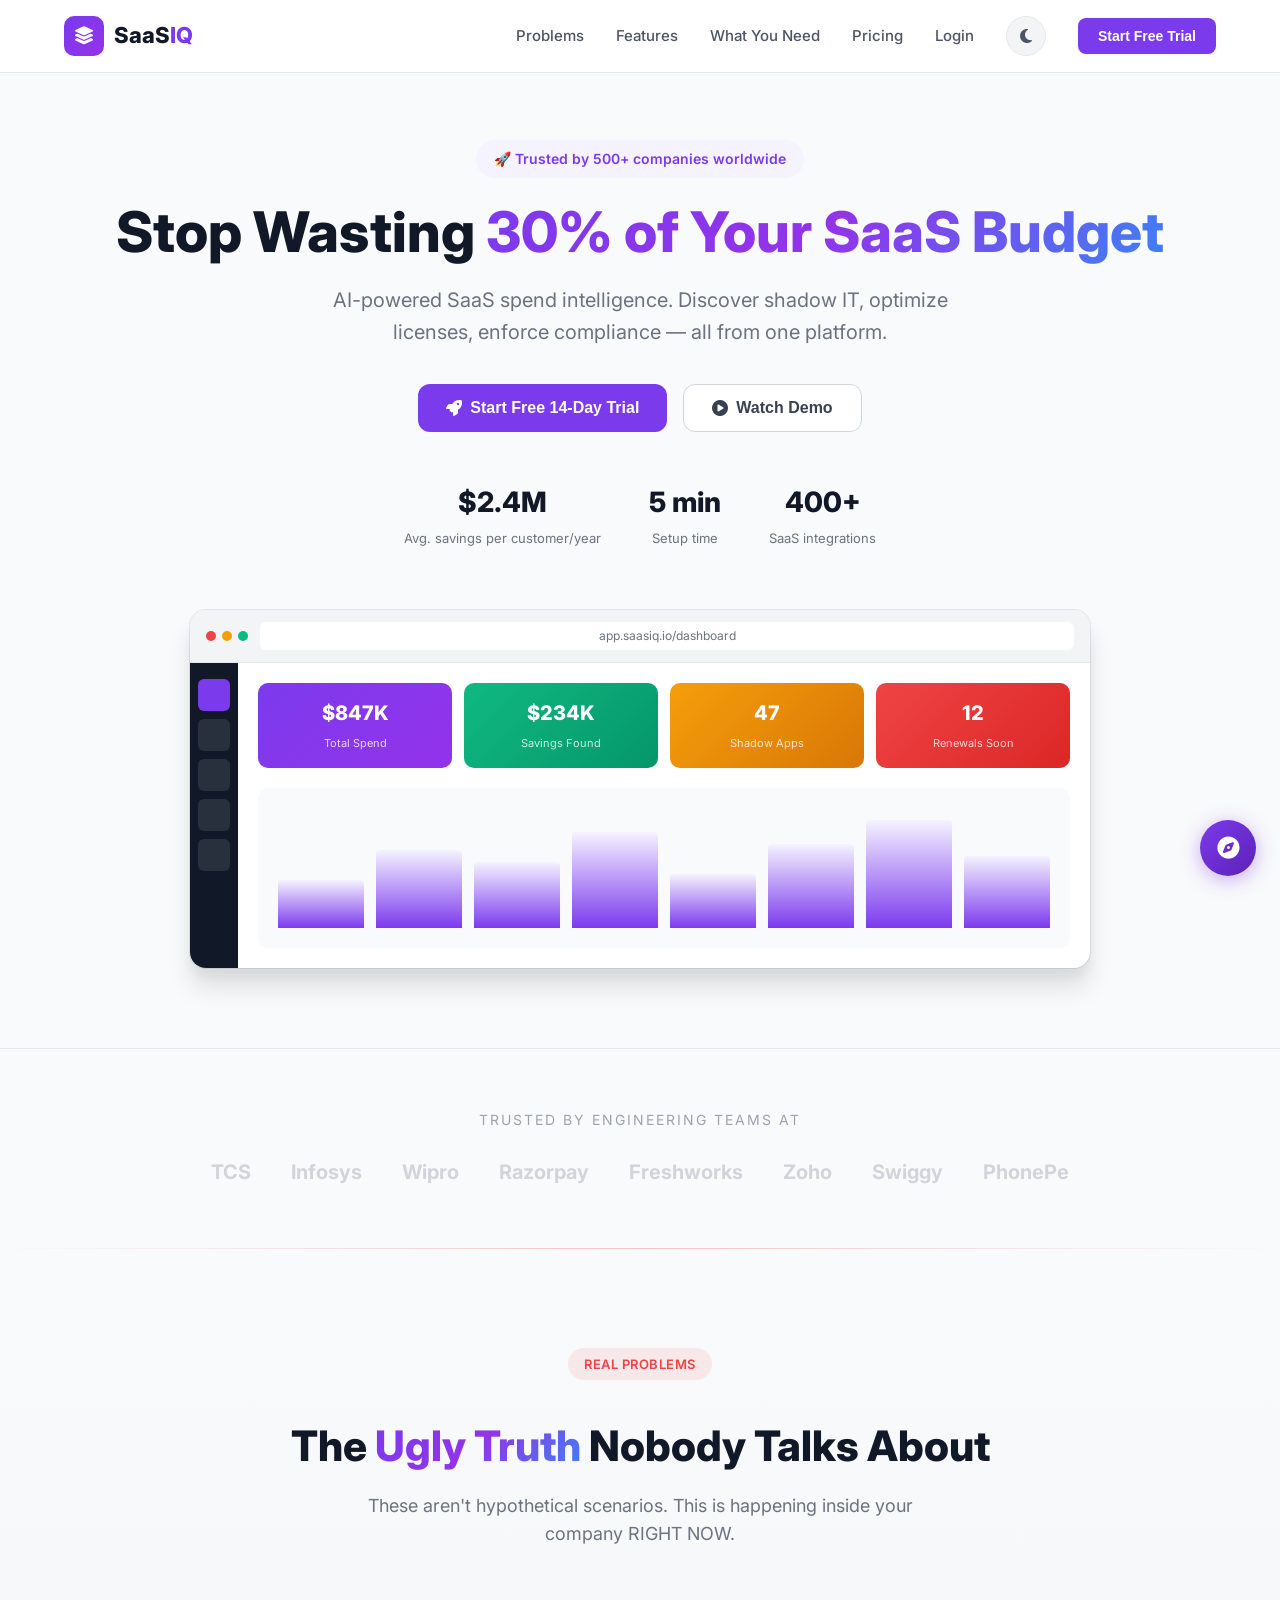
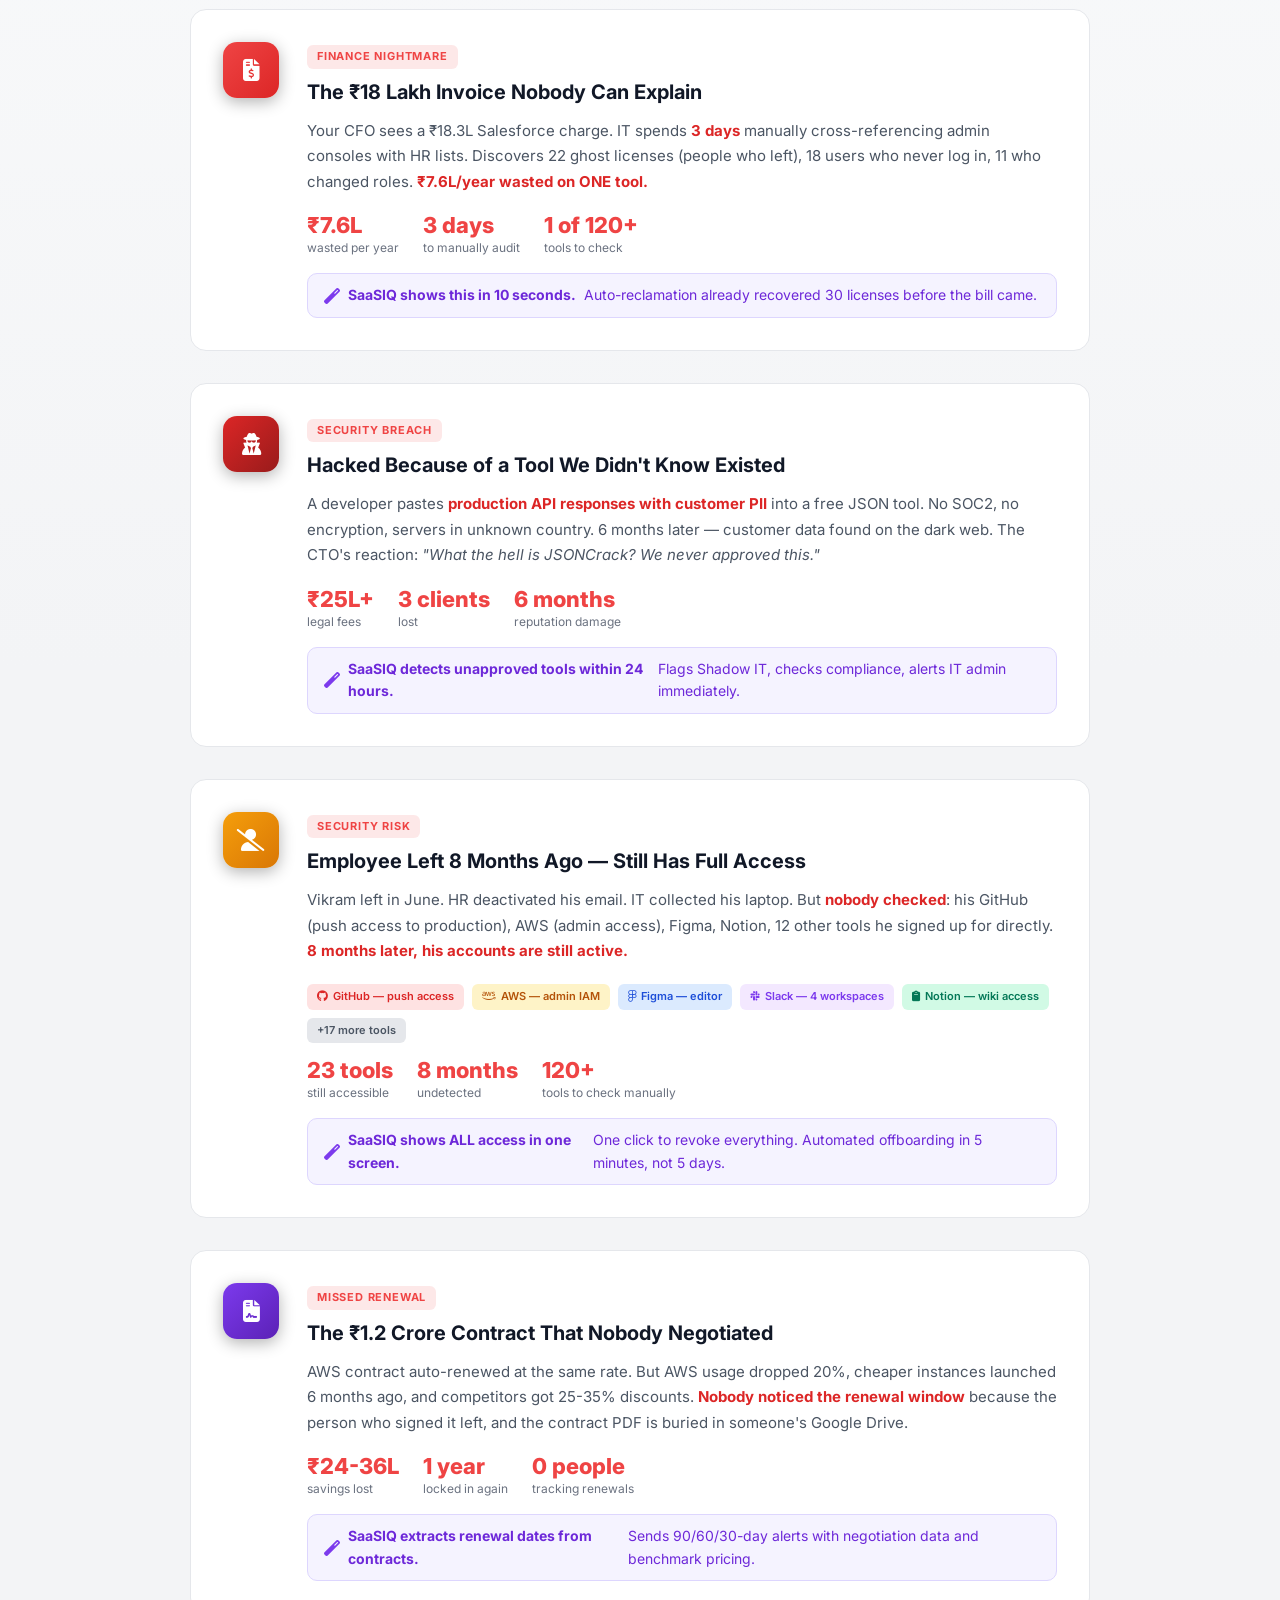
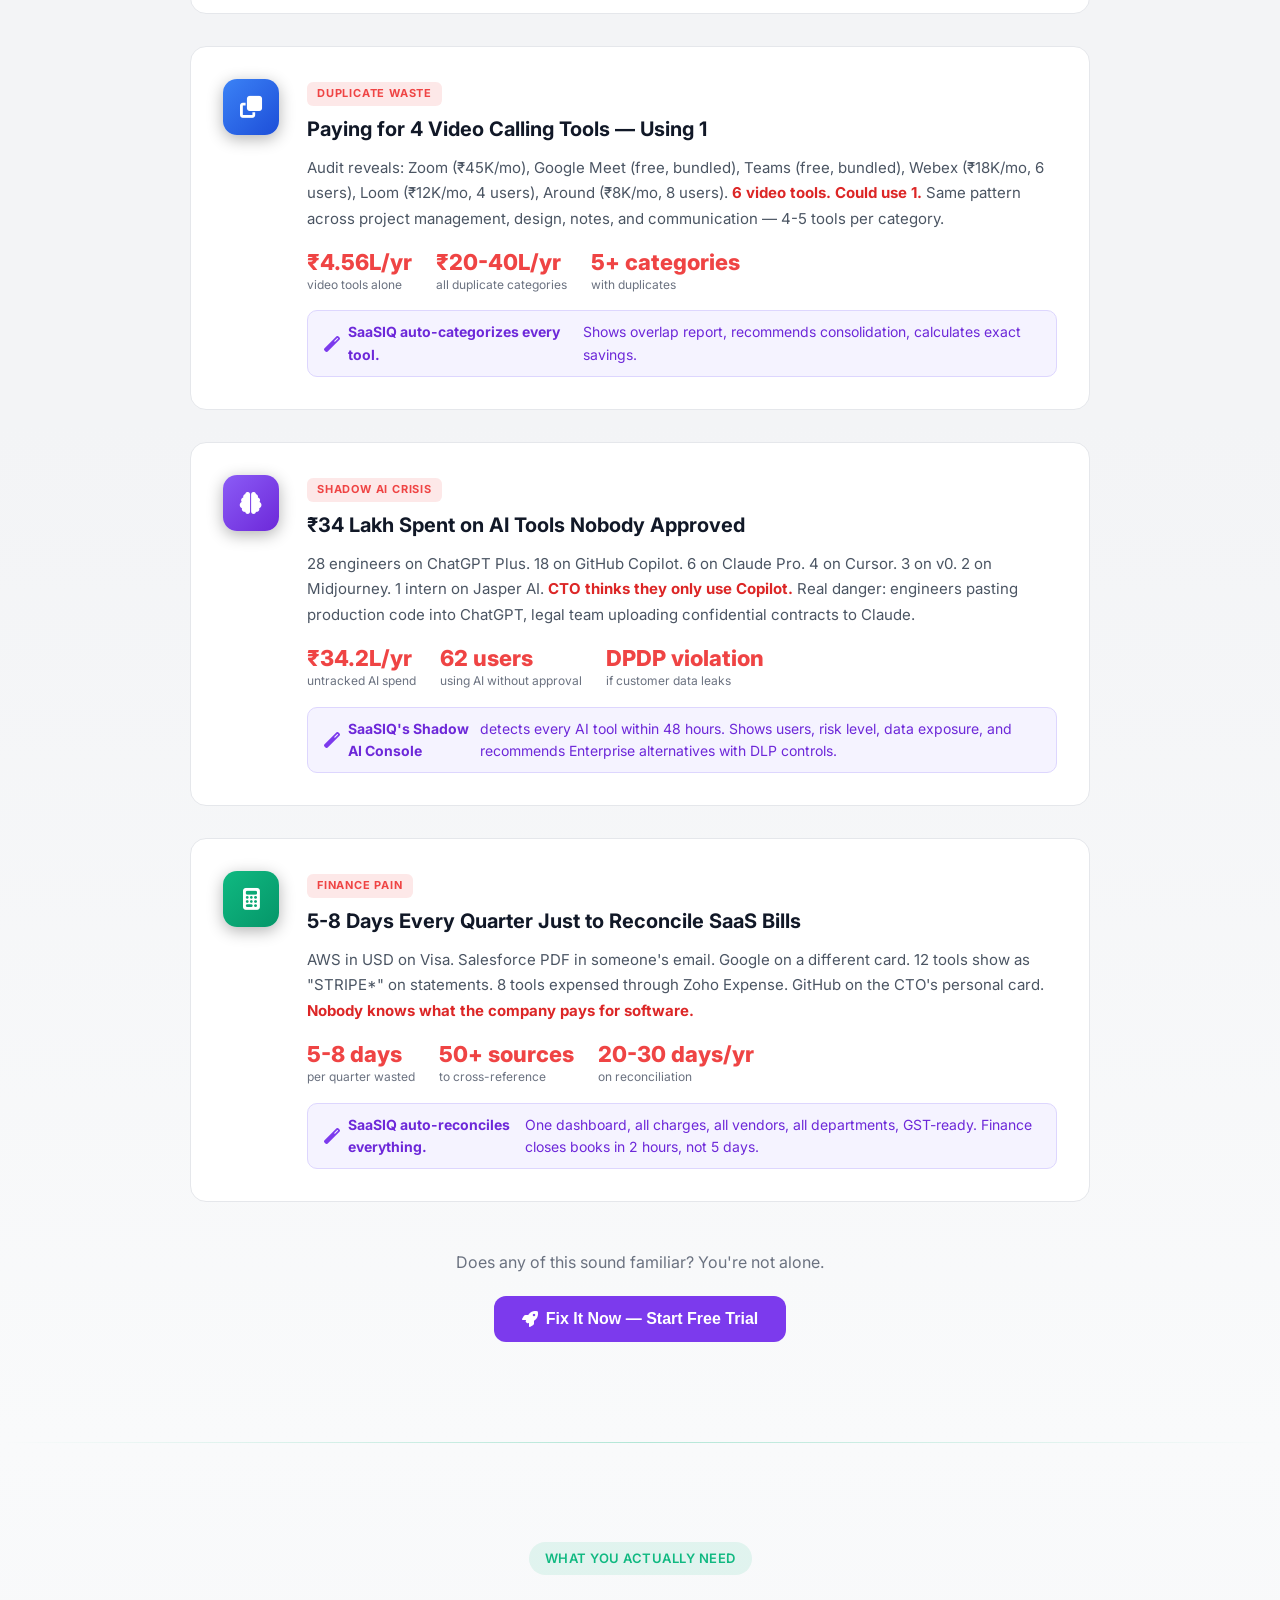
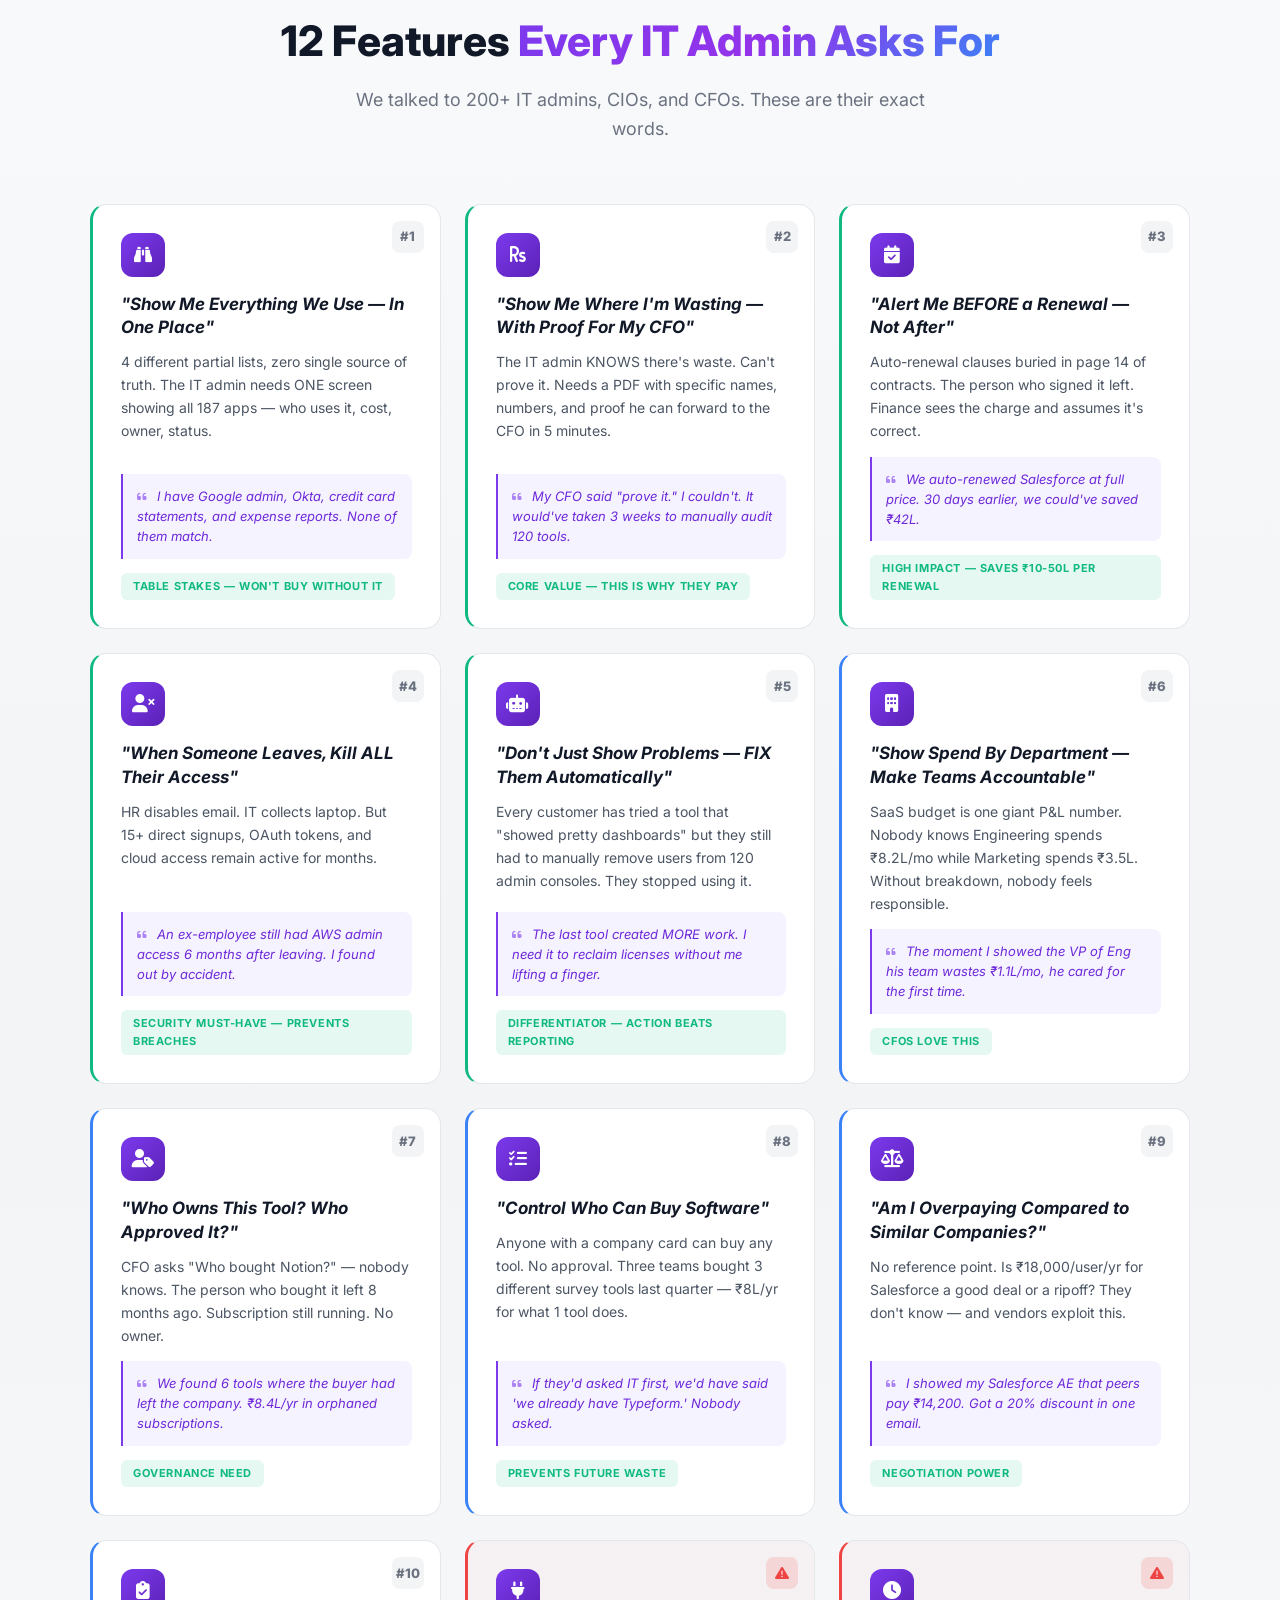
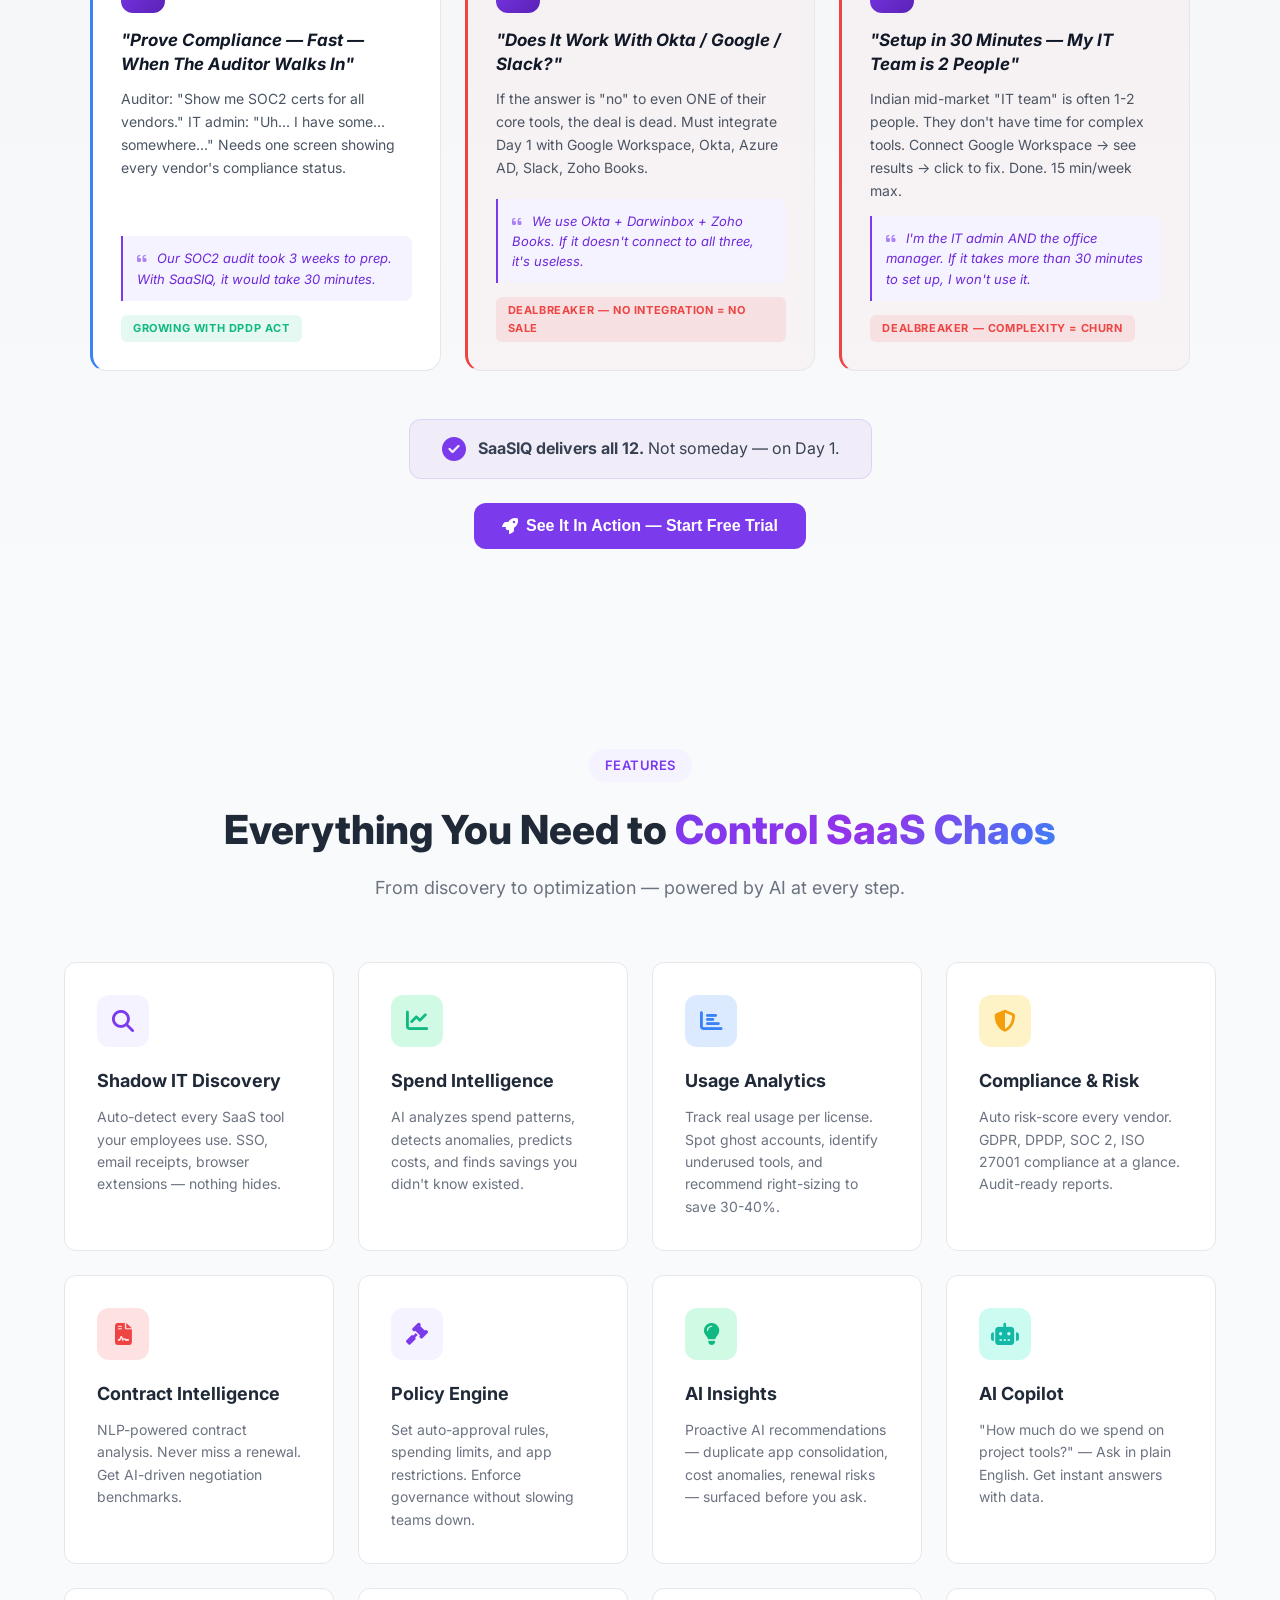
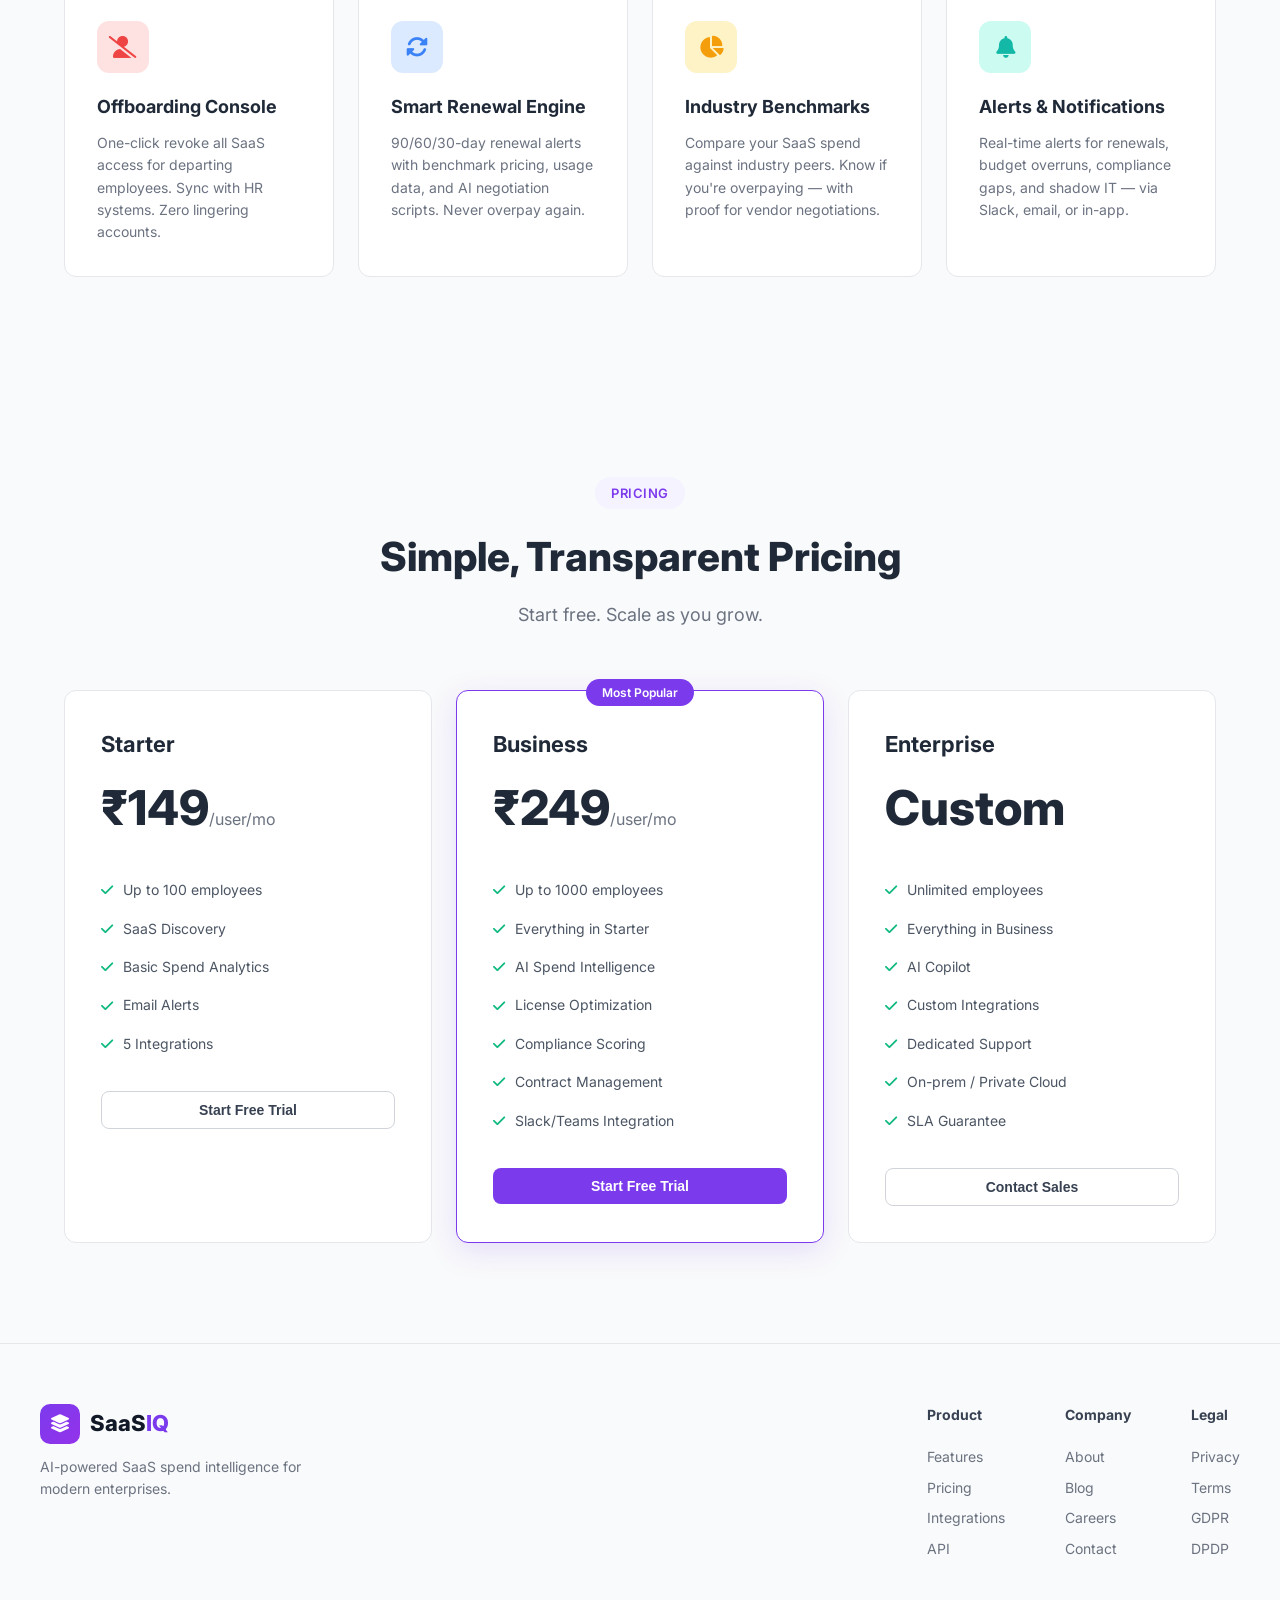
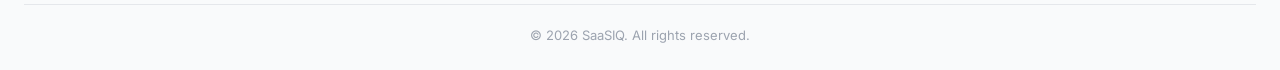
==== commit 7ed1dbd4: "feat: Landing page v2 - SaaSIQ purple palette, Book a Demo/Watch Demo modals, dynamic animations, sc" ====
--- a/design/prototype/index.html
+++ b/design/prototype/index.html
@@ -3,10 +3,8 @@
 <head>
     <meta charset="UTF-8">
     <meta name="viewport" content="width=device-width, initial-scale=1.0">
-    <title>SaaSIQ - AI-Powered SaaS Spend Intelligence</title>
-    <meta name="description" content="SaaSIQ - AI-Powered SaaS Spend Intelligence and Shadow IT Governance Platform. Discover, manage, and optimize your entire SaaS portfolio.">
-    <link rel="icon" href="data:image/svg+xml,<svg xmlns='http://www.w3.org/2000/svg' viewBox='0 0 32 32'><rect width='32' height='32' rx='8' fill='%237C3AED'/><text x='16' y='22' font-size='18' font-weight='800' text-anchor='middle' fill='white' font-family='sans-serif'>S</text></svg>" type="image/svg+xml">
-    <link rel="stylesheet" href="styles.css?v=21">
+    <title>SaaSIQ — UI/UX Prototype</title>
+    <link rel="stylesheet" href="styles.css">
     <link href="https://fonts.googleapis.com/css2?family=Inter:wght@300;400;500;600;700;800&display=swap" rel="stylesheet">
     <link href="https://cdnjs.cloudflare.com/ajax/libs/font-awesome/6.4.0/css/all.min.css" rel="stylesheet">
     <style>
@@ -94,475 +92,28 @@
     /* Responsive */
     @media (max-width: 1100px) { .dept-usage-grid { grid-template-columns: repeat(2, 1fr); } }
     @media (max-width: 700px) { .dept-usage-grid { grid-template-columns: 1fr; } }
-
-    /* ===== NESTED DRILL-DOWN UX ===== */
-    .drill-overlay {
-        position: fixed; inset: 0; z-index: 10000;
-        background: rgba(0,0,0,0.45); backdrop-filter: blur(4px);
-        display: none; animation: fadeIn 0.2s ease;
-    }
-    .drill-overlay.open { display: flex; justify-content: flex-end; }
-    .drill-panel {
-        width: min(820px, 92vw); height: 100vh; background: #fff;
-        box-shadow: -8px 0 40px rgba(0,0,0,0.15);
-        overflow-y: auto; display: flex; flex-direction: column;
-        animation: slideInRight 0.3s cubic-bezier(0.16, 1, 0.3, 1);
-    }
-    @keyframes slideInRight { from { transform: translateX(100%); } to { transform: translateX(0); } }
-    @keyframes fadeIn { from { opacity: 0; } to { opacity: 1; } }
-
-    /* Breadcrumb */
-    .drill-breadcrumb {
-        display: flex; align-items: center; gap: 6px; padding: 16px 24px 0;
-        font-size: 13px; color: var(--gray-500); flex-wrap: wrap;
-    }
-    .drill-breadcrumb a {
-        color: var(--primary); font-weight: 500; cursor: pointer; text-decoration: none;
-        transition: color 0.15s;
-    }
-    .drill-breadcrumb a:hover { color: var(--primary-dark); text-decoration: underline; }
-    .drill-breadcrumb .sep { color: var(--gray-300); font-size: 11px; }
-    .drill-breadcrumb .current { color: var(--gray-800); font-weight: 600; }
-
-    /* Drill header */
-    .drill-header {
-        display: flex; align-items: flex-start; justify-content: space-between;
-        padding: 16px 24px 20px; border-bottom: 1px solid var(--gray-100);
-    }
-    .drill-header-left { display: flex; align-items: center; gap: 14px; }
-    .drill-header-icon {
-        width: 48px; height: 48px; border-radius: 14px;
-        display: flex; align-items: center; justify-content: center;
-        font-size: 20px; flex-shrink: 0;
-    }
-    .drill-header h2 { font-size: 22px; font-weight: 800; color: var(--gray-900); margin: 0; }
-    .drill-header .drill-subtitle { font-size: 13px; color: var(--gray-500); margin-top: 2px; }
-    .drill-close {
-        width: 36px; height: 36px; border-radius: 10px; border: none;
-        background: var(--gray-100); color: var(--gray-600); cursor: pointer;
-        display: flex; align-items: center; justify-content: center;
-        font-size: 16px; transition: all 0.15s; flex-shrink: 0;
-    }
-    .drill-close:hover { background: var(--gray-200); color: var(--gray-800); }
-
-    /* Drill KPI strip */
-    .drill-kpi-strip {
-        display: grid; grid-template-columns: repeat(4, 1fr); gap: 12px;
-        padding: 20px 24px; background: var(--gray-50);
-        border-bottom: 1px solid var(--gray-100);
-    }
-    .drill-kpi {
-        text-align: center; padding: 12px 8px;
-        background: #fff; border-radius: 10px; border: 1px solid var(--gray-200);
-    }
-    .drill-kpi .kpi-val { font-size: 20px; font-weight: 800; display: block; color: var(--gray-900); }
-    .drill-kpi .kpi-label { font-size: 10px; color: var(--gray-500); text-transform: uppercase; letter-spacing: 0.5px; font-weight: 600; display: block; margin-top: 2px; }
-
-    /* Team cards grid */
-    .drill-team-grid {
-        display: grid; grid-template-columns: repeat(2, 1fr); gap: 14px;
-        padding: 20px 24px;
-    }
-    @media (max-width: 700px) { .drill-team-grid { grid-template-columns: 1fr; } }
-
-    .drill-team-card {
-        border: 1.5px solid var(--gray-200); border-radius: 12px;
-        padding: 18px; background: #fff; cursor: pointer;
-        transition: all 0.2s; position: relative;
-    }
-    .drill-team-card:hover {
-        border-color: var(--primary-light); box-shadow: 0 4px 16px rgba(124,58,237,0.1);
-        transform: translateY(-2px);
-    }
-    .drill-team-card .team-head { display: flex; align-items: center; gap: 12px; margin-bottom: 12px; }
-    .drill-team-card .team-icon {
-        width: 36px; height: 36px; border-radius: 10px;
-        display: flex; align-items: center; justify-content: center;
-        font-size: 14px; flex-shrink: 0;
-    }
-    .drill-team-card .team-name { font-size: 15px; font-weight: 700; color: var(--gray-900); }
-    .drill-team-card .team-meta { font-size: 12px; color: var(--gray-500); }
-    .drill-team-card .team-bar { width: 100%; height: 5px; background: var(--gray-100); border-radius: 3px; margin-bottom: 10px; overflow: hidden; }
-    .drill-team-card .team-bar-fill { height: 100%; border-radius: 3px; transition: width 0.8s ease; }
-    .drill-team-card .team-stats { display: flex; justify-content: space-between; font-size: 12px; }
-    .drill-team-card .team-stats span { color: var(--gray-500); }
-    .drill-team-card .team-stats strong { color: var(--gray-800); }
-    .drill-team-card .drill-arrow {
-        position: absolute; right: 16px; top: 50%; transform: translateY(-50%);
-        color: var(--gray-300); font-size: 14px; transition: all 0.2s;
-    }
-    .drill-team-card:hover .drill-arrow { color: var(--primary); transform: translateY(-50%) translateX(3px); }
-
-    /* Member table inside team drill */
-    .drill-member-section { padding: 0 24px 24px; }
-    .drill-member-section h4 { font-size: 14px; font-weight: 700; color: var(--gray-800); margin-bottom: 12px; display: flex; align-items: center; gap: 8px; }
-    .drill-member-table { width: 100%; border-collapse: separate; border-spacing: 0; font-size: 13px; }
-    .drill-member-table thead th {
-        text-align: left; padding: 10px 14px; font-size: 11px; font-weight: 600;
-        text-transform: uppercase; letter-spacing: 0.3px; color: var(--gray-500);
-        background: var(--gray-50); border-bottom: 1px solid var(--gray-200);
-    }
-    .drill-member-table thead th:first-child { border-radius: 8px 0 0 0; }
-    .drill-member-table thead th:last-child { border-radius: 0 8px 0 0; }
-    .drill-member-table tbody td {
-        padding: 12px 14px; border-bottom: 1px solid var(--gray-100);
-        color: var(--gray-700); vertical-align: middle;
-    }
-    .drill-member-table tbody tr:hover { background: rgba(124,58,237,0.03); }
-    .member-avatar {
-        width: 30px; height: 30px; border-radius: 50%; display: inline-flex;
-        align-items: center; justify-content: center; font-size: 11px;
-        font-weight: 700; color: #fff; margin-right: 8px; vertical-align: middle;
-    }
-    .member-status {
-        display: inline-flex; align-items: center; gap: 4px; padding: 3px 10px;
-        border-radius: 6px; font-size: 11px; font-weight: 600;
-    }
-    .member-status.active { background: #D1FAE5; color: #047857; }
-    .member-status.idle { background: #FEF3C7; color: #B45309; }
-    .member-status.inactive { background: #FEE2E2; color: #DC2626; }
-
-    /* AI insight box in drill */
-    .drill-ai-insight {
-        margin: 0 24px 20px; padding: 14px 16px; border-radius: 10px;
-        background: linear-gradient(135deg, rgba(124,58,237,0.05), rgba(59,130,246,0.05));
-        border: 1px solid rgba(124,58,237,0.12);
-        display: flex; align-items: flex-start; gap: 10px;
-    }
-    .drill-ai-insight i { color: var(--primary); margin-top: 2px; }
-    .drill-ai-insight span { font-size: 12px; color: var(--gray-600); line-height: 1.5; }
-
-    /* Clickable dept card indicator */
-    .dept-card[onclick], .dept-grid [onclick] {
-        cursor: pointer;
-        position: relative;
-    }
-    .dept-card[onclick]::after {
-        content: '\f054';
-        font-family: 'Font Awesome 6 Free';
-        font-weight: 900;
-        position: absolute;
-        top: 16px; right: 16px;
-        font-size: 11px;
-        color: var(--gray-300);
-        transition: all 0.2s;
-    }
-    .dept-card[onclick]:hover::after {
-        color: var(--primary);
-        transform: translateX(2px);
-    }
-
-    /* Cost drill-down specific */
-    .drill-cost-grid {
-        display: grid; grid-template-columns: repeat(2, 1fr); gap: 14px;
-        padding: 20px 24px;
-    }
-    @media (max-width: 700px) { .drill-cost-grid { grid-template-columns: 1fr; } }
-    .drill-cost-card {
-        border: 1.5px solid var(--gray-200); border-radius: 12px;
-        padding: 18px; background: #fff; cursor: pointer;
-        transition: all 0.2s; position: relative;
-    }
-    .drill-cost-card:hover {
-        border-color: var(--primary-light); box-shadow: 0 4px 16px rgba(124,58,237,0.1);
-        transform: translateY(-2px);
-    }
-    .drill-cost-card .cost-team-name { font-size: 15px; font-weight: 700; color: var(--gray-900); margin-bottom: 4px; }
-    .drill-cost-card .cost-team-meta { font-size: 12px; color: var(--gray-500); margin-bottom: 12px; }
-    .drill-cost-card .cost-amount { font-size: 24px; font-weight: 800; color: var(--gray-900); }
-    .drill-cost-card .cost-waste { font-size: 12px; color: var(--red); font-weight: 600; margin-top: 4px; }
-
-    /* App usage list in team view */
-    .drill-app-list { padding: 0 24px 24px; display: flex; flex-direction: column; gap: 8px; }
-    .drill-app-row {
-        display: flex; align-items: center; gap: 12px; padding: 10px 14px;
-        background: var(--gray-50); border-radius: 10px;
-    }
-    .drill-app-row .app-icon { width: 32px; height: 32px; border-radius: 8px; font-size: 11px; }
-    .drill-app-row .app-details { flex: 1; }
-    .drill-app-row .app-name { font-size: 13px; font-weight: 600; color: var(--gray-800); }
-    .drill-app-row .app-usage { font-size: 11px; color: var(--gray-500); }
-    .drill-app-row .app-cost { font-size: 14px; font-weight: 700; color: var(--gray-800); }
-
-    /* Dark mode overrides for drill */
-    body.theme-dark .drill-panel { background: #13152A; color: #E5E7EB; }
-    body.theme-dark .drill-header h2 { color: #E5E7EB; }
-    body.theme-dark .drill-header .drill-subtitle { color: #9CA3AF; }
-    body.theme-dark .drill-close { background: #252A3A; color: #9CA3AF; }
-    body.theme-dark .drill-close:hover { background: #374151; color: #E5E7EB; }
-    body.theme-dark .drill-kpi-strip { background: #1A1D2E; border-color: #2D3148; }
-    body.theme-dark .drill-kpi { background: #252A3A; border-color: #374151; }
-    body.theme-dark .drill-kpi .kpi-val { color: #E5E7EB; }
-    body.theme-dark .drill-kpi .kpi-label { color: #9CA3AF; }
-    body.theme-dark .drill-team-card { background: #1A1D2E; border-color: #2D3148; color: #E5E7EB; }
-    body.theme-dark .drill-team-card:hover { border-color: var(--primary-light); }
-    body.theme-dark .drill-team-card .team-name { color: #E5E7EB; }
-    body.theme-dark .drill-member-table thead th { background: #1A1D2E; color: #9CA3AF; border-color: #2D3148; }
-    body.theme-dark .drill-member-table tbody td { border-color: #2D3148; color: #D1D5DB; }
-    body.theme-dark .drill-cost-card { background: #1A1D2E; border-color: #2D3148; }
-    body.theme-dark .drill-cost-card .cost-team-name { color: #E5E7EB; }
-    body.theme-dark .drill-cost-card .cost-amount { color: #E5E7EB; }
-    body.theme-dark .drill-breadcrumb .current { color: #E5E7EB; }
-    body.theme-dark .drill-app-row { background: #252A3A; }
-    body.theme-dark .drill-app-row .app-name { color: #E5E7EB; }
-    body.theme-dark .drill-app-row .app-cost { color: #E5E7EB; }
-
-    /* ===== ORG EXPLORER TREE (3 levels: Org → Team → Person) ===== */
-    .org-tree { user-select: none; }
-
-    /* ---- Org-level node (root card) ---- */
-    .org-node {
-        border: 1.5px solid var(--gray-200); border-radius: 16px;
-        background: #fff; margin-bottom: 20px; overflow: hidden;
-        transition: box-shadow 0.2s;
-    }
-    .org-node:hover { box-shadow: 0 4px 20px rgba(0,0,0,0.06); }
-    .org-node-header {
-        display: flex; align-items: center; gap: 14px; padding: 20px 24px;
-        cursor: pointer; transition: background 0.15s;
-    }
-    .org-node-header:hover { background: var(--gray-50); }
-    .org-toggle {
-        width: 30px; height: 30px; border-radius: 8px; border: none;
-        background: var(--gray-100); color: var(--gray-600);
-        display: flex; align-items: center; justify-content: center;
-        font-size: 12px; cursor: pointer; transition: all 0.25s; flex-shrink: 0;
-    }
-    .org-toggle.open { background: var(--primary-bg); color: var(--primary); transform: rotate(90deg); }
-    .org-node-icon {
-        width: 48px; height: 48px; border-radius: 14px;
-        display: flex; align-items: center; justify-content: center;
-        font-size: 20px; flex-shrink: 0;
-    }
-    .org-node-info { flex: 1; min-width: 0; }
-    .org-node-name { font-size: 20px; font-weight: 800; color: var(--gray-900); }
-    .org-node-meta { font-size: 12px; color: var(--gray-500); margin-top: 2px; }
-    .org-node-kpis { display: flex; gap: 4px; flex-shrink: 0; flex-wrap: wrap; }
-    .org-node-kpi {
-        text-align: center; padding: 6px 14px; border-radius: 10px;
-        background: var(--gray-50); border: 1px solid var(--gray-100);
-        min-width: 72px;
-    }
-    .org-node-kpi .kv { font-size: 15px; font-weight: 800; display: block; }
-    .org-node-kpi .kl { font-size: 9px; color: var(--gray-500); text-transform: uppercase; letter-spacing: 0.4px; font-weight: 600; }
-    .org-node-kpi.expense { background: linear-gradient(135deg,rgba(124,58,237,0.06),rgba(59,130,246,0.06)); border-color: rgba(124,58,237,0.12); }
-    .org-node-kpi.waste { background: rgba(239,68,68,0.05); border-color: rgba(239,68,68,0.12); }
-    .org-expense-bar {
-        display: flex; gap: 8px; padding: 10px 24px 14px; flex-wrap: wrap;
-        border-top: 1px dashed var(--gray-100);
-    }
-    .org-expense-pill {
-        display: inline-flex; align-items: center; gap: 6px; padding: 5px 14px;
-        border-radius: 8px; font-size: 12px; font-weight: 600;
-    }
-    .org-expense-pill i { font-size: 10px; }
-    .org-expense-pill.spend { background: #EDE9FE; color: #6D28D9; }
-    .org-expense-pill.waste { background: #FEE2E2; color: #DC2626; }
-    .org-expense-pill.savings { background: #D1FAE5; color: #047857; }
-    .org-expense-pill.apps { background: #DBEAFE; color: #1D4ED8; }
-    .org-expense-pill.licenses { background: #FEF3C7; color: #B45309; }
-    .org-children { display: none; padding: 0 12px 16px 32px; }
-    .org-children.open { display: block; }
-
-    /* ---- Team-level node (direct child of org) ---- */
-    .team-node {
-        border: 1.5px solid var(--gray-200); border-radius: 12px;
-        background: #fff; margin: 10px 0; overflow: hidden;
-        border-left: 4px solid var(--gray-300);
-        transition: all 0.2s; position: relative;
-    }
-    .team-node:hover { border-left-color: var(--primary); box-shadow: 0 2px 12px rgba(0,0,0,0.04); }
-    .team-node::before {
-        content: ''; position: absolute; left: -16px; top: 0; bottom: 0;
-        width: 2px; background: var(--gray-200);
-    }
-    .team-node-header {
-        display: flex; align-items: center; gap: 12px; padding: 14px 18px;
-        cursor: pointer; transition: background 0.15s;
-    }
-    .team-node-header:hover { background: var(--gray-50); }
-    .team-node-icon {
-        width: 36px; height: 36px; border-radius: 10px;
-        display: flex; align-items: center; justify-content: center;
-        font-size: 14px; flex-shrink: 0;
-    }
-    .team-node-info { flex: 1; min-width: 0; }
-    .team-node-name { font-size: 15px; font-weight: 700; color: var(--gray-900); }
-    .team-node-meta { font-size: 11px; color: var(--gray-500); margin-top: 1px; }
-    .team-node-kpis { display: flex; gap: 4px; margin-left: auto; flex-shrink: 0; flex-wrap: wrap; }
-    .team-node-kpi {
-        text-align: center; padding: 4px 12px; border-radius: 8px;
-        background: var(--gray-50); border: 1px solid var(--gray-100);
-        min-width: 60px;
-    }
-    .team-node-kpi .kv { font-size: 13px; font-weight: 700; display: block; }
-    .team-node-kpi .kl { font-size: 8px; color: var(--gray-500); text-transform: uppercase; letter-spacing: 0.3px; font-weight: 600; }
-    .team-node-kpi.expense { background: linear-gradient(135deg,rgba(124,58,237,0.05),rgba(59,130,246,0.05)); border-color: rgba(124,58,237,0.1); }
-    .team-node-kpi.waste { background: rgba(239,68,68,0.04); border-color: rgba(239,68,68,0.1); }
-    .team-expense-bar {
-        display: flex; gap: 6px; padding: 8px 18px 10px; flex-wrap: wrap;
-        border-top: 1px dashed var(--gray-100);
-    }
-    .team-expense-pill {
-        display: inline-flex; align-items: center; gap: 5px; padding: 4px 11px;
-        border-radius: 7px; font-size: 11px; font-weight: 600;
-    }
-    .team-expense-pill i { font-size: 9px; }
-    .team-expense-pill.spend { background: #EDE9FE; color: #6D28D9; }
-    .team-expense-pill.waste { background: #FEE2E2; color: #DC2626; }
-    .team-expense-pill.savings { background: #D1FAE5; color: #047857; }
-    .team-expense-pill.apps { background: #DBEAFE; color: #1D4ED8; }
-    .team-children { display: none; padding: 4px 8px 12px 20px; }
-    .team-children.open { display: block; }
-
-    /* ---- AI tip inside team ---- */
-    .team-ai-tip {
-        margin: 6px 8px 10px 8px; padding: 10px 14px; border-radius: 10px;
-        background: linear-gradient(135deg, rgba(124,58,237,0.04), rgba(59,130,246,0.04));
-        border: 1px solid rgba(124,58,237,0.1);
-        display: flex; align-items: flex-start; gap: 8px;
-        font-size: 12px; color: var(--gray-600); line-height: 1.5;
-    }
-    .team-ai-tip i { color: var(--primary); margin-top: 1px; flex-shrink: 0; }
-
-    /* ---- Person row (leaf) ---- */
-    .person-row {
-        display: flex; align-items: center; gap: 12px; padding: 10px 14px;
-        border-radius: 10px; margin: 4px 0; transition: all 0.15s;
-        border: 1px solid transparent;
-    }
-    .person-row:hover { background: rgba(124,58,237,0.04); border-color: rgba(124,58,237,0.08); }
-    .person-avatar {
-        width: 36px; height: 36px; border-radius: 50%; display: flex;
-        align-items: center; justify-content: center; font-size: 12px;
-        font-weight: 700; color: #fff; flex-shrink: 0;
-    }
-    .person-info { flex: 1; min-width: 0; }
-    .person-name { font-size: 13px; font-weight: 600; color: var(--gray-800); }
-    .person-role { font-size: 11px; color: var(--gray-500); }
-    .person-stats { display: flex; gap: 12px; flex-shrink: 0; align-items: center; }
-    .person-stat { text-align: center; min-width: 54px; }
-    .person-stat .pv { font-size: 13px; font-weight: 700; display: block; color: var(--gray-800); }
-    .person-stat .pl { font-size: 8px; color: var(--gray-500); text-transform: uppercase; letter-spacing: 0.3px; font-weight: 500; }
-    .person-stat.expense-stat .pv { color: #6D28D9; font-weight: 800; }
-    .person-status-dot {
-        display: inline-flex; align-items: center; gap: 4px; padding: 3px 10px;
-        border-radius: 6px; font-size: 10px; font-weight: 600;
-    }
-    .person-status-dot.active { background: #D1FAE5; color: #047857; }
-    .person-status-dot.idle { background: #FEF3C7; color: #B45309; }
-    .person-status-dot.inactive { background: #FEE2E2; color: #DC2626; }
-
-    /* ---- Responsive ---- */
-    @media (max-width: 900px) {
-        .org-node-kpis { display: none; }
-        .team-node-kpis { display: none; }
-        .person-stats { display: none; }
-        .org-expense-bar, .team-expense-bar { flex-direction: column; }
-    }
-    @media (max-width: 600px) {
-        .org-children { padding-left: 12px; }
-        .team-children { padding-left: 8px; }
-        .org-node-header { padding: 14px 16px; }
-        .team-node-header { padding: 10px 12px; }
-    }
-
-    /* ---- Dark mode ---- */
-    body.theme-dark .org-node { background: #1A1D2E; border-color: #2D3148; }
-    body.theme-dark .org-node-header:hover { background: #252A3A; }
-    body.theme-dark .org-node-name { color: #E5E7EB; }
-    body.theme-dark .org-node-kpi { background: #252A3A; border-color: #374151; }
-    body.theme-dark .org-node-kpi.expense { background: rgba(124,58,237,0.12); border-color: rgba(124,58,237,0.2); }
-    body.theme-dark .org-node-kpi.waste { background: rgba(239,68,68,0.1); border-color: rgba(239,68,68,0.18); }
-    body.theme-dark .org-expense-bar { border-top-color: #2D3148; }
-    body.theme-dark .org-expense-pill.spend { background: rgba(124,58,237,0.18); color: #A78BFA; }
-    body.theme-dark .org-expense-pill.waste { background: rgba(239,68,68,0.15); color: #FCA5A5; }
-    body.theme-dark .org-expense-pill.savings { background: rgba(16,185,129,0.15); color: #6EE7B7; }
-    body.theme-dark .org-expense-pill.apps { background: rgba(59,130,246,0.15); color: #93C5FD; }
-    body.theme-dark .org-expense-pill.licenses { background: rgba(245,158,11,0.15); color: #FCD34D; }
-    body.theme-dark .org-toggle { background: #252A3A; color: #9CA3AF; }
-    body.theme-dark .org-toggle.open { background: rgba(124,58,237,0.15); color: var(--primary-light); }
-    body.theme-dark .team-node { background: #1E2235; border-color: #2D3148; border-left-color: #374151; }
-    body.theme-dark .team-node:hover { background: #252A3A; border-left-color: var(--primary); }
-    body.theme-dark .team-node::before { background: #374151; }
-    body.theme-dark .team-node-name { color: #E5E7EB; }
-    body.theme-dark .team-node-kpi { background: #252A3A; border-color: #374151; }
-    body.theme-dark .team-node-kpi.expense { background: rgba(124,58,237,0.1); border-color: rgba(124,58,237,0.18); }
-    body.theme-dark .team-node-kpi.waste { background: rgba(239,68,68,0.08); border-color: rgba(239,68,68,0.15); }
-    body.theme-dark .team-expense-bar { border-top-color: #2D3148; }
-    body.theme-dark .team-expense-pill.spend { background: rgba(124,58,237,0.15); color: #A78BFA; }
-    body.theme-dark .team-expense-pill.waste { background: rgba(239,68,68,0.12); color: #FCA5A5; }
-    body.theme-dark .team-expense-pill.savings { background: rgba(16,185,129,0.12); color: #6EE7B7; }
-    body.theme-dark .team-expense-pill.apps { background: rgba(59,130,246,0.12); color: #93C5FD; }
-    body.theme-dark .team-ai-tip { background: rgba(124,58,237,0.08); border-color: rgba(124,58,237,0.15); }
-    body.theme-dark .person-row:hover { background: rgba(124,58,237,0.08); }
-    body.theme-dark .person-name { color: #E5E7EB; }
-    body.theme-dark .person-stat .pv { color: #E5E7EB; }
-    body.theme-dark .person-stat.expense-stat .pv { color: #A78BFA; }
-
-    /* ========== BULK IMPORT ========== */
-    .bulk-import-tabs { display:flex; gap:0; border-bottom:2px solid var(--gray-200); margin-bottom:20px; }
-    .bulk-import-tab { padding:10px 20px; font-size:13px; font-weight:600; color:var(--gray-500); cursor:pointer; border-bottom:2px solid transparent; margin-bottom:-2px; transition:all 0.2s; background:none; border-top:none; border-left:none; border-right:none; }
-    .bulk-import-tab.active { color:var(--primary); border-bottom-color:var(--primary); }
-    .bulk-import-tab:hover:not(.active) { color:var(--gray-700); }
-    .bulk-import-panel { display:none; }
-    .bulk-import-panel.active { display:block; }
-
-    .bulk-drop-zone { border:2px dashed rgba(124,58,237,0.3); border-radius:14px; padding:40px 20px; text-align:center; cursor:pointer; transition:all 0.25s; background:rgba(124,58,237,0.03); }
-    .bulk-drop-zone:hover, .bulk-drop-zone.drag-over { border-color:var(--primary); background:rgba(124,58,237,0.08); transform:scale(1.01); }
-    .bulk-drop-zone i { font-size:36px; color:var(--primary); margin-bottom:12px; }
-
-    .bulk-paste-area { width:100%; min-height:140px; border:1.5px solid var(--gray-300); border-radius:10px; padding:14px; font-family:'Courier New',monospace; font-size:12px; line-height:1.6; resize:vertical; transition:border-color 0.2s; background:var(--white); color:var(--gray-700); }
-    .bulk-paste-area:focus { border-color:var(--primary); outline:none; box-shadow:0 0 0 3px rgba(124,58,237,0.1); }
-
-    .bulk-dynamic-table { width:100%; border-collapse:separate; border-spacing:0; }
-    .bulk-dynamic-table th { text-align:left; font-size:11px; font-weight:700; color:var(--gray-500); text-transform:uppercase; letter-spacing:0.5px; padding:8px 10px; background:var(--gray-50); border-bottom:1.5px solid var(--gray-200); }
-    .bulk-dynamic-table td { padding:4px 4px; }
-    .bulk-dynamic-table input, .bulk-dynamic-table select { width:100%; padding:7px 10px; border:1.5px solid var(--gray-200); border-radius:8px; font-size:12px; background:var(--white); color:var(--gray-700); transition:border-color 0.2s; }
-    .bulk-dynamic-table input:focus, .bulk-dynamic-table select:focus { border-color:var(--primary); outline:none; }
-    .bulk-row-remove { background:none; border:none; color:var(--gray-400); cursor:pointer; font-size:14px; padding:6px; border-radius:6px; transition:all 0.15s; }
-    .bulk-row-remove:hover { color:#EF4444; background:rgba(239,68,68,0.08); }
-
-    .bulk-preview { margin-top:16px; padding:14px; background:rgba(124,58,237,0.04); border:1px solid rgba(124,58,237,0.12); border-radius:10px; }
-    .bulk-preview-header { display:flex; justify-content:space-between; align-items:center; margin-bottom:10px; }
-    .bulk-preview-count { font-size:14px; font-weight:700; color:var(--primary); }
-    .bulk-preview-table { width:100%; font-size:12px; border-collapse:collapse; }
-    .bulk-preview-table th { text-align:left; padding:6px 8px; color:var(--gray-500); font-weight:600; font-size:11px; text-transform:uppercase; border-bottom:1px solid var(--gray-200); }
-    .bulk-preview-table td { padding:6px 8px; color:var(--gray-700); border-bottom:1px solid var(--gray-100); }
-    .bulk-preview-table tr:last-child td { border-bottom:none; }
-
-    .bulk-import-type-selector { display:flex; gap:10px; margin-bottom:18px; }
-    .bulk-type-btn { flex:1; padding:14px 12px; border:1.5px solid var(--gray-200); border-radius:12px; background:var(--white); cursor:pointer; text-align:center; transition:all 0.2s; }
-    .bulk-type-btn:hover { border-color:rgba(124,58,237,0.3); background:rgba(124,58,237,0.03); }
-    .bulk-type-btn.active { border-color:var(--primary); background:rgba(124,58,237,0.06); box-shadow:0 0 0 3px rgba(124,58,237,0.08); }
-    .bulk-type-btn i { font-size:22px; display:block; margin-bottom:6px; }
-    .bulk-type-btn span { font-size:12px; font-weight:600; }
-
-    body.theme-dark .bulk-drop-zone { background:rgba(124,58,237,0.06); border-color:rgba(124,58,237,0.2); }
-    body.theme-dark .bulk-paste-area { background:#1E2035; color:#E5E7EB; border-color:#2D3148; }
-    body.theme-dark .bulk-dynamic-table th { background:#1A1C2E; color:#9CA3AF; border-color:#2D3148; }
-    body.theme-dark .bulk-dynamic-table input, body.theme-dark .bulk-dynamic-table select { background:#1E2035; color:#E5E7EB; border-color:#2D3148; }
-    body.theme-dark .bulk-preview { background:rgba(124,58,237,0.08); border-color:rgba(124,58,237,0.15); }
-    body.theme-dark .bulk-preview-table th { color:#9CA3AF; border-color:#2D3148; }
-    body.theme-dark .bulk-preview-table td { color:#E5E7EB; border-color:#1E2035; }
-    body.theme-dark .bulk-type-btn { background:#1E2035; border-color:#2D3148; color:#E5E7EB; }
-    body.theme-dark .bulk-type-btn.active { border-color:var(--primary); background:rgba(124,58,237,0.12); }
-    body.theme-dark .bulk-import-tab { color:#9CA3AF; }
-    body.theme-dark .bulk-import-tab.active { color:var(--primary); }
-    body.theme-dark .bulk-import-tabs { border-color:#2D3148; }
-
     </style>
 </head>
 <body>
-<a href="#main-content" class="skip-to-content">Skip to main content</a>
+
+<!-- Floating Page Navigator -->
+<div class="page-navigator" id="pageNav">
+    <button class="nav-toggle" onclick="document.getElementById('pageNav').classList.toggle('expanded')" aria-label="Open page navigator">
+        <i class="fas fa-compass" aria-hidden="true"></i>
+    </button>
+    <div class="nav-panel">
+        <div class="nav-panel-header">Navigate Screens</div>
+        <a href="#" onclick="showPage('page-landing'); return false;" class="nav-panel-link"><i class="fas fa-home" aria-hidden="true"></i> Landing Page</a>
+        <a href="#" onclick="showPage('page-login'); return false;" class="nav-panel-link"><i class="fas fa-sign-in-alt" aria-hidden="true"></i> Login</a>
+        <a href="#" onclick="showPage('page-signup'); return false;" class="nav-panel-link"><i class="fas fa-user-plus" aria-hidden="true"></i> Signup</a>
+        <a href="#" onclick="showPage('page-onboarding'); return false;" class="nav-panel-link"><i class="fas fa-rocket" aria-hidden="true"></i> Onboarding</a>
+        <a href="#" onclick="showPage('page-dashboard'); return false;" class="nav-panel-link highlight"><i class="fas fa-th-large" aria-hidden="true"></i> Dashboard (Sidebar)</a>
+        <a href="#" onclick="showPage('page-demo'); return false;" class="nav-panel-link"><i class="fas fa-play-circle" aria-hidden="true"></i> Watch Demo</a>
+    </div>
+</div>
 
 <!-- ==================== LANDING PAGE ==================== -->
 <div id="page-landing" class="page active">
-    <!-- Floating decorative orbs -->
-    <div class="hero-orb hero-orb-1"></div>
-    <div class="hero-orb hero-orb-2"></div>
-    <div class="hero-orb hero-orb-3"></div>
-
     <nav class="landing-nav">
         <div class="landing-nav-inner">
             <div class="logo">
@@ -570,49 +121,46 @@
                 <span class="logo-text">SaaS<span class="logo-highlight">IQ</span></span>
             </div>
             <div class="nav-links">
-                <a href="javascript:void(0)" onclick="scrollToSection('problems')">Problems</a>
-                <a href="javascript:void(0)" onclick="scrollToSection('features')">Features</a>
-                <a href="javascript:void(0)" onclick="scrollToSection('customer-needs')">What You Need</a>
-                <a href="javascript:void(0)" onclick="scrollToSection('pricing')">Pricing</a>
-                <a href="javascript:void(0)" onclick="showPage('page-login')">Login</a>
+                <a href="#" onclick="scrollToSection('problems')">Problems</a>
+                <a href="#" onclick="scrollToSection('features')">Features</a>
+                <a href="#" onclick="scrollToSection('customer-needs')">What You Need</a>
+                <a href="#" onclick="scrollToSection('pricing')">Pricing</a>
+                <a href="#" onclick="showPage('page-login')">Login</a>
                 <button class="landing-theme-toggle" onclick="toggleLandingTheme()" title="Toggle light/dark mode" aria-label="Toggle theme">
                     <i class="fas fa-moon" id="landing-theme-icon"></i>
                 </button>
-                <button class="btn btn-primary btn-glow" onclick="showPage('page-signup')">Start Free Trial</button>
+                <button class="btn btn-primary" onclick="showPage('page-signup')">Start Free Trial</button>
             </div>
         </div>
     </nav>
 
     <section class="hero">
-        <div class="hero-badge"><span class="hero-badge-dot"></span> Trusted by 500+ companies worldwide</div>
-        <h1>Stop Wasting <br><span class="gradient-text">30% of Your SaaS Budget</span></h1>
-        <p class="hero-sub">AI-powered SaaS spend intelligence & people operations. Discover shadow IT, optimize licenses, automate onboarding & offboarding, enforce compliance. All from one platform.</p>
+        <div class="hero-badge">🚀 Trusted by 500+ companies worldwide</div>
+        <h1>Stop Wasting <span class="gradient-text">30% of Your SaaS Budget</span></h1>
+        <p class="hero-sub">AI-powered SaaS spend intelligence. Discover shadow IT, optimize licenses, enforce compliance — all from one platform.</p>
         <div class="hero-cta">
-            <button class="btn btn-primary btn-lg btn-glow" onclick="showPage('page-signup')">
+            <button class="btn btn-primary btn-lg" onclick="showPage('page-signup')">
                 <i class="fas fa-rocket"></i> Start Free 14-Day Trial
             </button>
-            <button class="btn btn-outline btn-lg btn-glass" onclick="showPage('page-demo')">
+            <button class="btn btn-outline btn-lg" onclick="showPage('page-demo')">
                 <i class="fas fa-play-circle"></i> Watch Demo
             </button>
         </div>
         <div class="hero-stats">
             <div class="hero-stat">
-                <span class="hero-stat-num">$7.2M</span>
+                <span class="hero-stat-num">$2.4M</span>
                 <span class="hero-stat-label">Avg. savings per customer/year</span>
             </div>
-            <div class="hero-stat-divider"></div>
             <div class="hero-stat">
                 <span class="hero-stat-num">5 min</span>
                 <span class="hero-stat-label">Setup time</span>
             </div>
-            <div class="hero-stat-divider"></div>
             <div class="hero-stat">
                 <span class="hero-stat-num">400+</span>
                 <span class="hero-stat-label">SaaS integrations</span>
             </div>
         </div>
         <div class="hero-image">
-            <div class="mock-dashboard-glow"></div>
             <div class="mock-dashboard-preview">
                 <div class="mock-topbar">
                     <div class="mock-dots"><span></span><span></span><span></span></div>
@@ -629,11 +177,11 @@
                     <div class="mock-content">
                         <div class="mock-cards">
                             <div class="mock-card-mini purple">
-                                <span>$2.5M</span>
+                                <span>$847K</span>
                                 <small>Total Spend</small>
                             </div>
                             <div class="mock-card-mini green">
-                                <span>$702K</span>
+                                <span>$234K</span>
                                 <small>Savings Found</small>
                             </div>
                             <div class="mock-card-mini orange">
@@ -665,11 +213,8 @@
 
     <section class="trusted-by">
         <p>Trusted by engineering teams at</p>
-        <div class="trust-logos-track">
-            <div class="trust-logos">
-                <span>TCS</span><span>Infosys</span><span>Wipro</span><span>Razorpay</span><span>Freshworks</span><span>Zoho</span><span>Swiggy</span><span>PhonePe</span>
-                <span>TCS</span><span>Infosys</span><span>Wipro</span><span>Razorpay</span><span>Freshworks</span><span>Zoho</span><span>Swiggy</span><span>PhonePe</span>
-            </div>
+        <div class="trust-logos">
+            <span>TCS</span><span>Infosys</span><span>Wipro</span><span>Razorpay</span><span>Freshworks</span><span>Zoho</span><span>Swiggy</span><span>PhonePe</span>
         </div>
     </section>
 
@@ -689,10 +234,10 @@
                 </div>
                 <div class="problem-content">
                     <div class="problem-tag">Finance Nightmare</div>
-                    <h3>The $216K Invoice Nobody Can Explain</h3>
-                    <p>Your CFO sees a $24K Salesforce charge. IT spends <strong>3 days</strong> manually cross-referencing admin consoles with HR lists. Discovers 22 ghost licenses (people who left), 18 users who never log in, 11 who changed roles. <strong>$46K/year wasted on ONE tool.</strong></p>
+                    <h3>The ₹18 Lakh Invoice Nobody Can Explain</h3>
+                    <p>Your CFO sees a ₹18.3L Salesforce charge. IT spends <strong>3 days</strong> manually cross-referencing admin consoles with HR lists. Discovers 22 ghost licenses (people who left), 18 users who never log in, 11 who changed roles. <strong>₹7.6L/year wasted on ONE tool.</strong></p>
                     <div class="problem-stat">
-                        <div class="problem-stat-item"><span class="stat-big">$46K</span><span>wasted per year</span></div>
+                        <div class="problem-stat-item"><span class="stat-big">₹7.6L</span><span>wasted per year</span></div>
                         <div class="problem-stat-item"><span class="stat-big">3 days</span><span>to manually audit</span></div>
                         <div class="problem-stat-item"><span class="stat-big">1 of 120+</span><span>tools to check</span></div>
                     </div>
@@ -708,9 +253,9 @@
                 <div class="problem-content">
                     <div class="problem-tag">Security Breach</div>
                     <h3>Hacked Because of a Tool We Didn't Know Existed</h3>
-                    <p>A developer pastes <strong>production API responses with customer PII</strong> into a free JSON tool. No SOC2, no encryption, servers in unknown country. 6 months later - customer data found on the dark web. The CTO's reaction: <em>"What the hell is JSONCrack? We never approved this."</em></p>
+                    <p>A developer pastes <strong>production API responses with customer PII</strong> into a free JSON tool. No SOC2, no encryption, servers in unknown country. 6 months later — customer data found on the dark web. The CTO's reaction: <em>"What the hell is JSONCrack? We never approved this."</em></p>
                     <div class="problem-stat">
-                        <div class="problem-stat-item"><span class="stat-big">$75K+</span><span>legal fees</span></div>
+                        <div class="problem-stat-item"><span class="stat-big">₹25L+</span><span>legal fees</span></div>
                         <div class="problem-stat-item"><span class="stat-big">3 clients</span><span>lost</span></div>
                         <div class="problem-stat-item"><span class="stat-big">6 months</span><span>reputation damage</span></div>
                     </div>
@@ -725,14 +270,14 @@
                 </div>
                 <div class="problem-content">
                     <div class="problem-tag">Security Risk</div>
-                    <h3>Employee Left 8 Months Ago. Still Has Full Access.</h3>
+                    <h3>Employee Left 8 Months Ago — Still Has Full Access</h3>
                     <p>Vikram left in June. HR deactivated his email. IT collected his laptop. But <strong>nobody checked</strong>: his GitHub (push access to production), AWS (admin access), Figma, Notion, 12 other tools he signed up for directly. <strong>8 months later, his accounts are still active.</strong></p>
                     <div style="display:flex;flex-wrap:wrap;gap:8px;margin-bottom:16px">
-                        <span style="display:inline-flex;align-items:center;gap:5px;padding:4px 10px;background:#FEE2E2;color:#DC2626;font-size:11px;font-weight:600;border-radius:6px"><i class="fab fa-github"></i> GitHub - push access</span>
-                        <span style="display:inline-flex;align-items:center;gap:5px;padding:4px 10px;background:#FEF3C7;color:#B45309;font-size:11px;font-weight:600;border-radius:6px"><i class="fab fa-aws"></i> AWS - admin IAM</span>
-                        <span style="display:inline-flex;align-items:center;gap:5px;padding:4px 10px;background:#DBEAFE;color:#1D4ED8;font-size:11px;font-weight:600;border-radius:6px"><i class="fab fa-figma"></i> Figma - editor</span>
-                        <span style="display:inline-flex;align-items:center;gap:5px;padding:4px 10px;background:#F3E8FF;color:#7C3AED;font-size:11px;font-weight:600;border-radius:6px"><i class="fab fa-slack"></i> Slack - 4 workspaces</span>
-                        <span style="display:inline-flex;align-items:center;gap:5px;padding:4px 10px;background:#D1FAE5;color:#047857;font-size:11px;font-weight:600;border-radius:6px"><i class="fas fa-clipboard"></i> Notion - wiki access</span>
+                        <span style="display:inline-flex;align-items:center;gap:5px;padding:4px 10px;background:#FEE2E2;color:#DC2626;font-size:11px;font-weight:600;border-radius:6px"><i class="fab fa-github"></i> GitHub — push access</span>
+                        <span style="display:inline-flex;align-items:center;gap:5px;padding:4px 10px;background:#FEF3C7;color:#B45309;font-size:11px;font-weight:600;border-radius:6px"><i class="fab fa-aws"></i> AWS — admin IAM</span>
+                        <span style="display:inline-flex;align-items:center;gap:5px;padding:4px 10px;background:#DBEAFE;color:#1D4ED8;font-size:11px;font-weight:600;border-radius:6px"><i class="fab fa-figma"></i> Figma — editor</span>
+                        <span style="display:inline-flex;align-items:center;gap:5px;padding:4px 10px;background:#F3E8FF;color:#7C3AED;font-size:11px;font-weight:600;border-radius:6px"><i class="fab fa-slack"></i> Slack — 4 workspaces</span>
+                        <span style="display:inline-flex;align-items:center;gap:5px;padding:4px 10px;background:#D1FAE5;color:#047857;font-size:11px;font-weight:600;border-radius:6px"><i class="fas fa-clipboard"></i> Notion — wiki access</span>
                         <span style="display:inline-flex;align-items:center;gap:5px;padding:4px 10px;background:#E5E7EB;color:#4B5563;font-size:11px;font-weight:600;border-radius:6px">+17 more tools</span>
                     </div>
                     <div class="problem-stat">
@@ -751,10 +296,10 @@
                 </div>
                 <div class="problem-content">
                     <div class="problem-tag">Missed Renewal</div>
-                    <h3>The $1.44M Contract That Nobody Negotiated</h3>
+                    <h3>The ₹1.2 Crore Contract That Nobody Negotiated</h3>
                     <p>AWS contract auto-renewed at the same rate. But AWS usage dropped 20%, cheaper instances launched 6 months ago, and competitors got 25-35% discounts. <strong>Nobody noticed the renewal window</strong> because the person who signed it left, and the contract PDF is buried in someone's Google Drive.</p>
                     <div class="problem-stat">
-                        <div class="problem-stat-item"><span class="stat-big">$288K-$432K</span><span>savings lost</span></div>
+                        <div class="problem-stat-item"><span class="stat-big">₹24-36L</span><span>savings lost</span></div>
                         <div class="problem-stat-item"><span class="stat-big">1 year</span><span>locked in again</span></div>
                         <div class="problem-stat-item"><span class="stat-big">0 people</span><span>tracking renewals</span></div>
                     </div>
@@ -769,11 +314,11 @@
                 </div>
                 <div class="problem-content">
                     <div class="problem-tag">Duplicate Waste</div>
-                    <h3>Paying for 4 Video Calling Tools. Using 1.</h3>
-                    <p>Audit reveals: Zoom ($8,500/mo), Google Meet (free, bundled), Teams (free, bundled), Webex ($2,200/mo, 6 users), Loom ($1,500/mo, 4 users), Around ($960/mo, 8 users). <strong>6 video tools. Could use 1.</strong> Same pattern across project management, design, notes, and communication: 4-5 tools per category.</p>
+                    <h3>Paying for 4 Video Calling Tools — Using 1</h3>
+                    <p>Audit reveals: Zoom (₹45K/mo), Google Meet (free, bundled), Teams (free, bundled), Webex (₹18K/mo, 6 users), Loom (₹12K/mo, 4 users), Around (₹8K/mo, 8 users). <strong>6 video tools. Could use 1.</strong> Same pattern across project management, design, notes, and communication — 4-5 tools per category.</p>
                     <div class="problem-stat">
-                        <div class="problem-stat-item"><span class="stat-big">$158K/yr</span><span>video tools alone</span></div>
-                        <div class="problem-stat-item"><span class="stat-big">$240K-$480K/yr</span><span>all duplicate categories</span></div>
+                        <div class="problem-stat-item"><span class="stat-big">₹4.56L/yr</span><span>video tools alone</span></div>
+                        <div class="problem-stat-item"><span class="stat-big">₹20-40L/yr</span><span>all duplicate categories</span></div>
                         <div class="problem-stat-item"><span class="stat-big">5+ categories</span><span>with duplicates</span></div>
                     </div>
                     <div class="problem-solve"><i class="fas fa-magic"></i> <strong>SaaSIQ auto-categorizes every tool.</strong> Shows overlap report, recommends consolidation, calculates exact savings.</div>
@@ -787,10 +332,10 @@
                 </div>
                 <div class="problem-content">
                     <div class="problem-tag">Shadow AI Crisis</div>
-                    <h3>$408K Spent on AI Tools Nobody Approved</h3>
+                    <h3>₹34 Lakh Spent on AI Tools Nobody Approved</h3>
                     <p>28 engineers on ChatGPT Plus. 18 on GitHub Copilot. 6 on Claude Pro. 4 on Cursor. 3 on v0. 2 on Midjourney. 1 intern on Jasper AI. <strong>CTO thinks they only use Copilot.</strong> Real danger: engineers pasting production code into ChatGPT, legal team uploading confidential contracts to Claude.</p>
                     <div class="problem-stat">
-                        <div class="problem-stat-item"><span class="stat-big">$408K/yr</span><span>untracked AI spend</span></div>
+                        <div class="problem-stat-item"><span class="stat-big">₹34.2L/yr</span><span>untracked AI spend</span></div>
                         <div class="problem-stat-item"><span class="stat-big">62 users</span><span>using AI without approval</span></div>
                         <div class="problem-stat-item"><span class="stat-big">DPDP violation</span><span>if customer data leaks</span></div>
                     </div>
@@ -815,47 +360,11 @@
                     <div class="problem-solve"><i class="fas fa-magic"></i> <strong>SaaSIQ auto-reconciles everything.</strong> One dashboard, all charges, all vendors, all departments, GST-ready. Finance closes books in 2 hours, not 5 days.</div>
                 </div>
             </div>
-
-            <!-- Problem 8 -->
-            <div class="problem-card">
-                <div class="problem-icon" style="background:linear-gradient(135deg,#7C3AED,#6D28D9)">
-                    <i class="fas fa-user-clock"></i>
-                </div>
-                <div class="problem-content">
-                    <div class="problem-tag">People Ops Chaos</div>
-                    <h3>New Hire Waits 11 Days to Get Their Tools. Then Quits.</h3>
-                    <p>Priya joins as Senior PM on Monday. HR sends a Slack message to IT. IT creates a ticket. 3 days later she has email. Day 5: Jira access. Day 8: Figma. Day 11: AWS staging. By then she's already told her recruiter friend: <strong>"This company is disorganized. I made a mistake."</strong> She leaves in 2 months. Cost to replace: ₹12L+.</p>
-                    <div class="problem-stat">
-                        <div class="problem-stat-item"><span class="stat-big">11 days</span><span>avg. time to full access</span></div>
-                        <div class="problem-stat-item"><span class="stat-big">23 tools</span><span>to provision manually</span></div>
-                        <div class="problem-stat-item"><span class="stat-big">₹12L+</span><span>cost per early attrition</span></div>
-                    </div>
-                    <div class="problem-solve"><i class="fas fa-magic"></i> <strong>SaaSIQ provisions everything in 10 minutes.</strong> Role-based templates auto-assign Slack, Jira, GitHub, AWS, Figma before Day 1. HR triggers, IT reviews, zero tickets needed.</div>
-                </div>
-            </div>
-
-            <!-- Problem 9 -->
-            <div class="problem-card">
-                <div class="problem-icon" style="background:linear-gradient(135deg,#F59E0B,#D97706)">
-                    <i class="fas fa-clipboard-list"></i>
-                </div>
-                <div class="problem-content">
-                    <div class="problem-tag">Compliance Gap</div>
-                    <h3>Auditor Asks "Who Has Access to What?" Nobody Knows.</h3>
-                    <p>SOC 2 audit. Auditor asks for a complete access matrix across all SaaS tools. IT admin opens 14 admin consoles, exports 14 CSVs, spends <strong>3 weeks cross-referencing</strong>. Finds 47 users who shouldn't have access. 12 ex-contractors still on Notion. 5 former interns on GitHub. Auditor flags it. <strong>Board gets a letter.</strong></p>
-                    <div class="problem-stat">
-                        <div class="problem-stat-item"><span class="stat-big">3 weeks</span><span>to prepare access reports</span></div>
-                        <div class="problem-stat-item"><span class="stat-big">47 users</span><span>with unauthorized access</span></div>
-                        <div class="problem-stat-item"><span class="stat-big">$200K+</span><span>audit remediation cost</span></div>
-                    </div>
-                    <div class="problem-solve"><i class="fas fa-magic"></i> <strong>SaaSIQ generates audit-ready access reports in 30 seconds.</strong> Real-time who-has-what matrix, contractor tracking, automated deprovisioning logs. SOC 2 and DPDP ready on Day 1.</div>
-                </div>
-            </div>
-        </div>
-
-        <div class="section-cta-banner">
-            <p>Does any of this sound familiar? You're not alone.</p>
-            <button class="btn btn-primary btn-lg btn-glow" onclick="showPage('page-signup')"><i class="fas fa-rocket"></i> Fix It Now. Start Free Trial</button>
+        </div>
+
+        <div style="text-align:center;margin-top:48px">
+            <p style="color:var(--gray-500);font-size:16px;margin-bottom:20px">Does any of this sound familiar? You're not alone.</p>
+            <button class="btn btn-primary btn-lg" onclick="showPage('page-signup')"><i class="fas fa-rocket"></i> Fix It Now — Start Free Trial</button>
         </div>
     </section>
 
@@ -863,174 +372,139 @@
     <section id="customer-needs" class="customer-needs-section">
         <div class="section-header">
             <span class="section-badge" style="background:rgba(16,185,129,0.1);color:#10B981">What You Actually Need</span>
-            <h2>13 Things <span class="gradient-text">Every IT Admin Asks For</span></h2>
+            <h2>12 Features <span class="gradient-text">Every IT Admin Asks For</span></h2>
             <p>We talked to 200+ IT admins, CIOs, and CFOs. These are their exact words.</p>
         </div>
 
         <div class="needs-grid">
             <!-- Need 1 -->
-            <div class="need-card">
-                <div class="need-top">
-                    <div class="need-num">01</div>
-                    <div class="need-icon-sm"><i class="fas fa-binoculars"></i></div>
-                </div>
-                <h3>"Show Me Everything We Use. In One Place."</h3>
-                <p>4 different partial lists, zero single source of truth. ONE screen showing all 187 apps: who uses it, cost, owner, status.</p>
+            <div class="need-card need-priority-1">
+                <div class="need-rank">#1</div>
+                <div class="need-icon"><i class="fas fa-binoculars"></i></div>
+                <h3>"Show Me Everything We Use — In One Place"</h3>
+                <p>4 different partial lists, zero single source of truth. The IT admin needs ONE screen showing all 187 apps — who uses it, cost, owner, status.</p>
                 <div class="need-quote"><i class="fas fa-quote-left"></i> I have Google admin, Okta, credit card statements, and expense reports. None of them match.</div>
-                <div class="need-tag need-tag-green">Table Stakes</div>
+                <div class="need-tag">Table Stakes — won't buy without it</div>
             </div>
 
             <!-- Need 2 -->
-            <div class="need-card">
-                <div class="need-top">
-                    <div class="need-num">02</div>
-                    <div class="need-icon-sm"><i class="fas fa-dollar-sign"></i></div>
-                </div>
-                <h3>"Show Me Where I'm Wasting. With Proof."</h3>
-                <p>The IT admin KNOWS there's waste. Can't prove it. Needs a PDF with specific names, numbers, and proof for the CFO in 5 minutes.</p>
+            <div class="need-card need-priority-1">
+                <div class="need-rank">#2</div>
+                <div class="need-icon"><i class="fas fa-rupee-sign"></i></div>
+                <h3>"Show Me Where I'm Wasting — With Proof For My CFO"</h3>
+                <p>The IT admin KNOWS there's waste. Can't prove it. Needs a PDF with specific names, numbers, and proof he can forward to the CFO in 5 minutes.</p>
                 <div class="need-quote"><i class="fas fa-quote-left"></i> My CFO said "prove it." I couldn't. It would've taken 3 weeks to manually audit 120 tools.</div>
-                <div class="need-tag need-tag-green">Core Value</div>
+                <div class="need-tag">Core value — this is why they pay</div>
             </div>
 
             <!-- Need 3 -->
-            <div class="need-card">
-                <div class="need-top">
-                    <div class="need-num">03</div>
-                    <div class="need-icon-sm"><i class="fas fa-calendar-check"></i></div>
-                </div>
-                <h3>"Alert Me BEFORE a Renewal. Not After."</h3>
+            <div class="need-card need-priority-1">
+                <div class="need-rank">#3</div>
+                <div class="need-icon"><i class="fas fa-calendar-check"></i></div>
+                <h3>"Alert Me BEFORE a Renewal — Not After"</h3>
                 <p>Auto-renewal clauses buried in page 14 of contracts. The person who signed it left. Finance sees the charge and assumes it's correct.</p>
-                <div class="need-quote"><i class="fas fa-quote-left"></i> We auto-renewed Salesforce at full price. 30 days earlier, we could've saved $48K.</div>
-                <div class="need-tag need-tag-purple">High Impact</div>
+                <div class="need-quote"><i class="fas fa-quote-left"></i> We auto-renewed Salesforce at full price. 30 days earlier, we could've saved ₹42L.</div>
+                <div class="need-tag">High impact — saves ₹10-50L per renewal</div>
             </div>
 
             <!-- Need 4 -->
-            <div class="need-card">
-                <div class="need-top">
-                    <div class="need-num">04</div>
-                    <div class="need-icon-sm"><i class="fas fa-user-times"></i></div>
-                </div>
+            <div class="need-card need-priority-1">
+                <div class="need-rank">#4</div>
+                <div class="need-icon"><i class="fas fa-user-times"></i></div>
                 <h3>"When Someone Leaves, Kill ALL Their Access"</h3>
                 <p>HR disables email. IT collects laptop. But 15+ direct signups, OAuth tokens, and cloud access remain active for months.</p>
                 <div class="need-quote"><i class="fas fa-quote-left"></i> An ex-employee still had AWS admin access 6 months after leaving. I found out by accident.</div>
-                <div class="need-tag need-tag-red">Security Must-Have</div>
+                <div class="need-tag">Security must-have — prevents breaches</div>
             </div>
 
             <!-- Need 5 -->
-            <div class="need-card">
-                <div class="need-top">
-                    <div class="need-num">05</div>
-                    <div class="need-icon-sm"><i class="fas fa-user-plus"></i></div>
-                </div>
-                <h3>"Day 1 = Fully Provisioned. No Excuses."</h3>
-                <p>New hires wait 5-11 days to get all their tools. HR sends emails, IT opens tickets, managers chase access. First impression: chaos.</p>
-                <div class="need-quote"><i class="fas fa-quote-left"></i> My new PM waited 9 days for Jira access. She almost left.</div>
-                <div class="need-tag need-tag-blue">Retention</div>
+            <div class="need-card need-priority-1">
+                <div class="need-rank">#5</div>
+                <div class="need-icon"><i class="fas fa-robot"></i></div>
+                <h3>"Don't Just Show Problems — FIX Them Automatically"</h3>
+                <p>Every customer has tried a tool that "showed pretty dashboards" but they still had to manually remove users from 120 admin consoles. They stopped using it.</p>
+                <div class="need-quote"><i class="fas fa-quote-left"></i> The last tool created MORE work. I need it to reclaim licenses without me lifting a finger.</div>
+                <div class="need-tag">Differentiator — action beats reporting</div>
             </div>
 
             <!-- Need 6 -->
-            <div class="need-card">
-                <div class="need-top">
-                    <div class="need-num">06</div>
-                    <div class="need-icon-sm"><i class="fas fa-robot"></i></div>
-                </div>
-                <h3>"Don't Just Show Problems. FIX Them."</h3>
-                <p>Every customer has tried a tool that "showed pretty dashboards" but they still had to manually remove users from 120 admin consoles.</p>
-                <div class="need-quote"><i class="fas fa-quote-left"></i> The last tool created MORE work. I need it to reclaim licenses without me lifting a finger.</div>
-                <div class="need-tag need-tag-purple">Differentiator</div>
+            <div class="need-card need-priority-2">
+                <div class="need-rank">#6</div>
+                <div class="need-icon"><i class="fas fa-building"></i></div>
+                <h3>"Show Spend By Department — Make Teams Accountable"</h3>
+                <p>SaaS budget is one giant P&L number. Nobody knows Engineering spends ₹8.2L/mo while Marketing spends ₹3.5L. Without breakdown, nobody feels responsible.</p>
+                <div class="need-quote"><i class="fas fa-quote-left"></i> The moment I showed the VP of Eng his team wastes ₹1.1L/mo, he cared for the first time.</div>
+                <div class="need-tag">CFOs love this</div>
             </div>
 
             <!-- Need 7 -->
-            <div class="need-card">
-                <div class="need-top">
-                    <div class="need-num">07</div>
-                    <div class="need-icon-sm"><i class="fas fa-building"></i></div>
-                </div>
-                <h3>"Show Spend By Department."</h3>
-                <p>SaaS budget is one giant P&amp;L number. Nobody knows Engineering spends $24.6K/mo while Marketing spends $10.5K.</p>
-                <div class="need-quote"><i class="fas fa-quote-left"></i> The moment I showed the VP of Eng his team wastes $3.3K/mo, he cared for the first time.</div>
-                <div class="need-tag need-tag-blue">CFO Favorite</div>
+            <div class="need-card need-priority-2">
+                <div class="need-rank">#7</div>
+                <div class="need-icon"><i class="fas fa-user-tag"></i></div>
+                <h3>"Who Owns This Tool? Who Approved It?"</h3>
+                <p>CFO asks "Who bought Notion?" — nobody knows. The person who bought it left 8 months ago. Subscription still running. No owner.</p>
+                <div class="need-quote"><i class="fas fa-quote-left"></i> We found 6 tools where the buyer had left the company. ₹8.4L/yr in orphaned subscriptions.</div>
+                <div class="need-tag">Governance need</div>
             </div>
 
             <!-- Need 8 -->
-            <div class="need-card">
-                <div class="need-top">
-                    <div class="need-num">08</div>
-                    <div class="need-icon-sm"><i class="fas fa-user-tag"></i></div>
-                </div>
-                <h3>"Who Owns This Tool? Who Approved It?"</h3>
-                <p>CFO asks "Who bought Notion?" Nobody knows. The person who bought it left 8 months ago. Subscription still running. No owner.</p>
-                <div class="need-quote"><i class="fas fa-quote-left"></i> We found 6 tools where the buyer had left. $84K/yr in orphaned subscriptions.</div>
-                <div class="need-tag need-tag-orange">Governance</div>
+            <div class="need-card need-priority-2">
+                <div class="need-rank">#8</div>
+                <div class="need-icon"><i class="fas fa-tasks"></i></div>
+                <h3>"Control Who Can Buy Software"</h3>
+                <p>Anyone with a company card can buy any tool. No approval. Three teams bought 3 different survey tools last quarter — ₹8L/yr for what 1 tool does.</p>
+                <div class="need-quote"><i class="fas fa-quote-left"></i> If they'd asked IT first, we'd have said 'we already have Typeform.' Nobody asked.</div>
+                <div class="need-tag">Prevents future waste</div>
             </div>
 
             <!-- Need 9 -->
-            <div class="need-card">
-                <div class="need-top">
-                    <div class="need-num">09</div>
-                    <div class="need-icon-sm"><i class="fas fa-tasks"></i></div>
-                </div>
-                <h3>"Control Who Can Buy Software"</h3>
-                <p>Anyone with a company card can buy any tool. No approval. Three teams bought 3 different survey tools last quarter.</p>
-                <div class="need-quote"><i class="fas fa-quote-left"></i> If they'd asked IT first, we'd have said 'we already have Typeform.' Nobody asked.</div>
-                <div class="need-tag need-tag-orange">Prevention</div>
+            <div class="need-card need-priority-2">
+                <div class="need-rank">#9</div>
+                <div class="need-icon"><i class="fas fa-balance-scale"></i></div>
+                <h3>"Am I Overpaying Compared to Similar Companies?"</h3>
+                <p>No reference point. Is ₹18,000/user/yr for Salesforce a good deal or a ripoff? They don't know — and vendors exploit this.</p>
+                <div class="need-quote"><i class="fas fa-quote-left"></i> I showed my Salesforce AE that peers pay ₹14,200. Got a 20% discount in one email.</div>
+                <div class="need-tag">Negotiation power</div>
             </div>
 
             <!-- Need 10 -->
-            <div class="need-card">
-                <div class="need-top">
-                    <div class="need-num">10</div>
-                    <div class="need-icon-sm"><i class="fas fa-balance-scale"></i></div>
-                </div>
-                <h3>"Am I Overpaying vs Similar Companies?"</h3>
-                <p>No reference point. Is $2,200/user/yr for Salesforce a good deal or a ripoff? They don't know, and vendors exploit this.</p>
-                <div class="need-quote"><i class="fas fa-quote-left"></i> I showed my Salesforce AE that peers pay $14,200. Got a 20% discount in one email.</div>
-                <div class="need-tag need-tag-green">Negotiation Power</div>
+            <div class="need-card need-priority-2">
+                <div class="need-rank">#10</div>
+                <div class="need-icon"><i class="fas fa-clipboard-check"></i></div>
+                <h3>"Prove Compliance — Fast — When The Auditor Walks In"</h3>
+                <p>Auditor: "Show me SOC2 certs for all vendors." IT admin: "Uh... I have some... somewhere..." Needs one screen showing every vendor's compliance status.</p>
+                <div class="need-quote"><i class="fas fa-quote-left"></i> Our SOC2 audit took 3 weeks to prep. With SaaSIQ, it would take 30 minutes.</div>
+                <div class="need-tag">Growing with DPDP Act</div>
             </div>
 
             <!-- Need 11 -->
-            <div class="need-card">
-                <div class="need-top">
-                    <div class="need-num">11</div>
-                    <div class="need-icon-sm"><i class="fas fa-clipboard-check"></i></div>
-                </div>
-                <h3>"Prove Compliance. Fast."</h3>
-                <p>Auditor: "Show me SOC2 certs for all vendors." IT admin: "Uh... I have some... somewhere..." One screen showing every vendor's compliance status.</p>
-                <div class="need-quote"><i class="fas fa-quote-left"></i> Our SOC2 audit took 3 weeks to prep. With SaaSIQ, it would take 30 minutes.</div>
-                <div class="need-tag need-tag-purple">DPDP Ready</div>
-            </div>
-
-            <!-- Dealbreaker 1 -->
-            <div class="need-card need-card-critical">
-                <div class="need-top">
-                    <div class="need-num need-num-critical"><i class="fas fa-bolt"></i></div>
-                    <div class="need-icon-sm need-icon-critical"><i class="fas fa-plug"></i></div>
-                </div>
+            <div class="need-card need-priority-critical">
+                <div class="need-rank"><i class="fas fa-exclamation-triangle"></i></div>
+                <div class="need-icon"><i class="fas fa-plug"></i></div>
                 <h3>"Does It Work With Okta / Google / Slack?"</h3>
-                <p>If the answer is "no" to even ONE of their core tools, the deal is dead. Must integrate Day 1 with Google Workspace, Okta, Azure AD, Slack.</p>
-                <div class="need-quote need-quote-critical"><i class="fas fa-quote-left"></i> We use Okta + Darwinbox + Zoho Books. If it doesn't connect to all three, it's useless.</div>
-                <div class="need-tag need-tag-red">Dealbreaker</div>
-            </div>
-
-            <!-- Dealbreaker 2 -->
-            <div class="need-card need-card-critical">
-                <div class="need-top">
-                    <div class="need-num need-num-critical"><i class="fas fa-bolt"></i></div>
-                    <div class="need-icon-sm need-icon-critical"><i class="fas fa-clock"></i></div>
-                </div>
-                <h3>"Setup in 30 Minutes. My IT Team is 2 People."</h3>
-                <p>Indian mid-market "IT team" is often 1-2 people. Connect Google Workspace, see results, click to fix. Done. 15 min/week max.</p>
-                <div class="need-quote need-quote-critical"><i class="fas fa-quote-left"></i> I'm the IT admin AND the office manager. If it takes more than 30 minutes to set up, I won't use it.</div>
-                <div class="need-tag need-tag-red">Dealbreaker</div>
-            </div>
-        </div>
-
-        <div class="section-cta-banner">
-            <div class="cta-badge-inline">
-                <i class="fas fa-check-circle"></i>
-                <span><strong>SaaSIQ delivers all 13.</strong> Not someday. On Day 1.</span>
-            </div>
-            <button class="btn btn-primary btn-lg btn-glow" onclick="showPage('page-signup')"><i class="fas fa-rocket"></i> See It In Action. Start Free Trial</button>
+                <p>If the answer is "no" to even ONE of their core tools, the deal is dead. Must integrate Day 1 with Google Workspace, Okta, Azure AD, Slack, Zoho Books.</p>
+                <div class="need-quote"><i class="fas fa-quote-left"></i> We use Okta + Darwinbox + Zoho Books. If it doesn't connect to all three, it's useless.</div>
+                <div class="need-tag critical-tag">DEALBREAKER — no integration = no sale</div>
+            </div>
+
+            <!-- Need 12 -->
+            <div class="need-card need-priority-critical">
+                <div class="need-rank"><i class="fas fa-exclamation-triangle"></i></div>
+                <div class="need-icon"><i class="fas fa-clock"></i></div>
+                <h3>"Setup in 30 Minutes — My IT Team is 2 People"</h3>
+                <p>Indian mid-market "IT team" is often 1-2 people. They don't have time for complex tools. Connect Google Workspace → see results → click to fix. Done. 15 min/week max.</p>
+                <div class="need-quote"><i class="fas fa-quote-left"></i> I'm the IT admin AND the office manager. If it takes more than 30 minutes to set up, I won't use it.</div>
+                <div class="need-tag critical-tag">DEALBREAKER — complexity = churn</div>
+            </div>
+        </div>
+
+        <div style="text-align:center;margin-top:48px">
+            <div style="display:inline-flex;align-items:center;gap:12px;padding:16px 32px;background:rgba(124,58,237,0.06);border-radius:12px;border:1px solid rgba(124,58,237,0.15);margin-bottom:24px">
+                <i class="fas fa-check-circle" style="color:var(--primary);font-size:24px"></i>
+                <span style="color:var(--gray-700);font-size:16px"><strong>SaaSIQ delivers all 12.</strong> Not someday — on Day 1.</span>
+            </div>
+            <br>
+            <button class="btn btn-primary btn-lg" onclick="showPage('page-signup')"><i class="fas fa-rocket"></i> See It In Action — Start Free Trial</button>
         </div>
     </section>
 
@@ -1038,111 +512,68 @@
         <div class="section-header">
             <span class="section-badge">Features</span>
             <h2>Everything You Need to <span class="gradient-text">Control SaaS Chaos</span></h2>
-            <p>From discovery to optimization, people ops to compliance. Powered by AI at every step.</p>
+            <p>From discovery to optimization — powered by AI at every step.</p>
         </div>
         <div class="features-grid">
-            <!-- Row 1: Discovery & Intelligence -->
-            <div class="feature-card feature-card--clickable" data-section="discovery" onclick="navigateToSection(this)">
+            <div class="feature-card">
                 <div class="feature-icon purple"><i class="fas fa-search"></i></div>
                 <h3>Shadow IT Discovery</h3>
-                <p>Auto-detect every SaaS tool your employees use. SSO, email receipts, browser extensions: nothing hides.</p>
-                <span class="feature-card-arrow"><i class="fas fa-arrow-right"></i></span>
-            </div>
-            <div class="feature-card feature-card--clickable" data-section="spend" onclick="navigateToSection(this)">
+                <p>Auto-detect every SaaS tool your employees use. SSO, email receipts, browser extensions — nothing hides.</p>
+            </div>
+            <div class="feature-card">
                 <div class="feature-icon green"><i class="fas fa-chart-line"></i></div>
                 <h3>Spend Intelligence</h3>
                 <p>AI analyzes spend patterns, detects anomalies, predicts costs, and finds savings you didn't know existed.</p>
-                <span class="feature-card-arrow"><i class="fas fa-arrow-right"></i></span>
-            </div>
-            <div class="feature-card feature-card--clickable" data-section="usage" onclick="navigateToSection(this)">
+            </div>
+            <div class="feature-card">
                 <div class="feature-icon blue"><i class="fas fa-chart-bar"></i></div>
                 <h3>Usage Analytics</h3>
                 <p>Track real usage per license. Spot ghost accounts, identify underused tools, and recommend right-sizing to save 30-40%.</p>
-                <span class="feature-card-arrow"><i class="fas fa-arrow-right"></i></span>
-            </div>
-            <div class="feature-card feature-card--clickable" data-section="compliance" onclick="navigateToSection(this)">
+            </div>
+            <div class="feature-card">
                 <div class="feature-icon orange"><i class="fas fa-shield-alt"></i></div>
                 <h3>Compliance & Risk</h3>
                 <p>Auto risk-score every vendor. GDPR, DPDP, SOC 2, ISO 27001 compliance at a glance. Audit-ready reports.</p>
-                <span class="feature-card-arrow"><i class="fas fa-arrow-right"></i></span>
-            </div>
-
-            <!-- Row 2: Contracts & Governance -->
-            <div class="feature-card feature-card--clickable" data-section="contracts" onclick="navigateToSection(this)">
+            </div>
+            <div class="feature-card">
                 <div class="feature-icon red"><i class="fas fa-file-contract"></i></div>
                 <h3>Contract Intelligence</h3>
                 <p>NLP-powered contract analysis. Never miss a renewal. Get AI-driven negotiation benchmarks.</p>
-                <span class="feature-card-arrow"><i class="fas fa-arrow-right"></i></span>
-            </div>
-            <div class="feature-card feature-card--clickable" data-section="policies" onclick="navigateToSection(this)">
+            </div>
+            <div class="feature-card">
                 <div class="feature-icon purple"><i class="fas fa-gavel"></i></div>
                 <h3>Policy Engine</h3>
                 <p>Set auto-approval rules, spending limits, and app restrictions. Enforce governance without slowing teams down.</p>
-                <span class="feature-card-arrow"><i class="fas fa-arrow-right"></i></span>
-            </div>
-            <div class="feature-card feature-card--clickable" data-section="ai-insights" onclick="navigateToSection(this)">
+            </div>
+            <div class="feature-card">
                 <div class="feature-icon green"><i class="fas fa-lightbulb"></i></div>
                 <h3>AI Insights</h3>
-                <p>Proactive AI recommendations: duplicate app consolidation, cost anomalies, renewal risks. Surfaced before you ask.</p>
-                <span class="feature-card-arrow"><i class="fas fa-arrow-right"></i></span>
-            </div>
-            <div class="feature-card feature-card--clickable" data-section="ai-copilot" onclick="navigateToSection(this)">
+                <p>Proactive AI recommendations — duplicate app consolidation, cost anomalies, renewal risks — surfaced before you ask.</p>
+            </div>
+            <div class="feature-card">
                 <div class="feature-icon teal"><i class="fas fa-robot"></i></div>
                 <h3>AI Copilot</h3>
-                <p>"How much do we spend on project tools?" Ask in plain English. Get instant answers with data.</p>
-                <span class="feature-card-arrow"><i class="fas fa-arrow-right"></i></span>
-            </div>
-
-            <!-- Row 3: People Operations -->
-            <div class="feature-card feature-card--clickable" data-section="employee-onboarding" onclick="navigateToSection(this)">
-                <div class="feature-icon purple"><i class="fas fa-user-plus"></i></div>
-                <h3>Onboarding Orchestration</h3>
-                <p>Role-based templates auto-provision Slack, Jira, GitHub, AWS on Day 1. HR triggers, IT reviews. Zero tickets needed.</p>
-                <span class="feature-card-arrow"><i class="fas fa-arrow-right"></i></span>
-            </div>
-            <div class="feature-card feature-card--clickable" data-section="offboarding" onclick="navigateToSection(this)">
+                <p>"How much do we spend on project tools?" — Ask in plain English. Get instant answers with data.</p>
+            </div>
+            <div class="feature-card">
                 <div class="feature-icon red"><i class="fas fa-user-slash"></i></div>
                 <h3>Offboarding Console</h3>
                 <p>One-click revoke all SaaS access for departing employees. Sync with HR systems. Zero lingering accounts.</p>
-                <span class="feature-card-arrow"><i class="fas fa-arrow-right"></i></span>
-            </div>
-            <div class="feature-card feature-card--clickable" data-section="lifecycle-analytics" onclick="navigateToSection(this)">
-                <div class="feature-icon blue"><i class="fas fa-users-cog"></i></div>
-                <h3>Employee Lifecycle</h3>
-                <p>Track every employee's SaaS footprint from hire to exit. Hardware tracking, training compliance, contractor management: all in one place.</p>
-                <span class="feature-card-arrow"><i class="fas fa-arrow-right"></i></span>
-            </div>
-            <div class="feature-card feature-card--clickable" data-section="approval-workflows" onclick="navigateToSection(this)">
-                <div class="feature-icon green"><i class="fas fa-clipboard-check"></i></div>
-                <h3>Approval Workflows</h3>
-                <p>Multi-level approval chains for software requests. Auto-route to managers, IT, and finance. Full audit trail built in.</p>
-                <span class="feature-card-arrow"><i class="fas fa-arrow-right"></i></span>
-            </div>
-
-            <!-- Row 4: Renewals & Alerts -->
-            <div class="feature-card feature-card--clickable" data-section="renewals" onclick="navigateToSection(this)">
+            </div>
+            <div class="feature-card">
                 <div class="feature-icon blue"><i class="fas fa-sync-alt"></i></div>
                 <h3>Smart Renewal Engine</h3>
                 <p>90/60/30-day renewal alerts with benchmark pricing, usage data, and AI negotiation scripts. Never overpay again.</p>
-                <span class="feature-card-arrow"><i class="fas fa-arrow-right"></i></span>
-            </div>
-            <div class="feature-card feature-card--clickable" data-section="benchmarks" onclick="navigateToSection(this)">
+            </div>
+            <div class="feature-card">
                 <div class="feature-icon orange"><i class="fas fa-chart-pie"></i></div>
                 <h3>Industry Benchmarks</h3>
-                <p>Compare your SaaS spend against industry peers. Know if you're overpaying, with proof for vendor negotiations.</p>
-                <span class="feature-card-arrow"><i class="fas fa-arrow-right"></i></span>
-            </div>
-            <div class="feature-card feature-card--clickable" data-section="alerts" onclick="navigateToSection(this)">
+                <p>Compare your SaaS spend against industry peers. Know if you're overpaying — with proof for vendor negotiations.</p>
+            </div>
+            <div class="feature-card">
                 <div class="feature-icon teal"><i class="fas fa-bell"></i></div>
                 <h3>Alerts & Notifications</h3>
-                <p>Real-time alerts for renewals, budget overruns, compliance gaps, and shadow IT. Via Slack, email, or in-app.</p>
-                <span class="feature-card-arrow"><i class="fas fa-arrow-right"></i></span>
-            </div>
-            <div class="feature-card feature-card--clickable" data-section="self-service-portal" onclick="navigateToSection(this)">
-                <div class="feature-icon orange"><i class="fas fa-laptop-code"></i></div>
-                <h3>Self-Service Portal</h3>
-                <p>Employees request tools, report issues, and browse the app catalog without opening IT tickets. API & webhook ready.</p>
-                <span class="feature-card-arrow"><i class="fas fa-arrow-right"></i></span>
+                <p>Real-time alerts for renewals, budget overruns, compliance gaps, and shadow IT — via Slack, email, or in-app.</p>
             </div>
         </div>
     </section>
@@ -1151,35 +582,33 @@
         <div class="section-header">
             <span class="section-badge">Pricing</span>
             <h2>Simple, Transparent Pricing</h2>
-            <p>One platform fee. Unlimited users. No per-seat surprises.</p>
+            <p>Start free. Scale as you grow.</p>
         </div>
         <div class="pricing-grid">
             <div class="pricing-card">
-                <h3>Growth</h3>
-                <div class="price">$499<span>/mo</span></div>
+                <h3>Starter</h3>
+                <div class="price">₹149<span>/user/mo</span></div>
                 <ul>
                     <li><i class="fas fa-check"></i> Up to 100 employees</li>
-                    <li><i class="fas fa-check"></i> Unlimited users</li>
-                    <li><i class="fas fa-check"></i> SaaS Discovery & Spend Analytics</li>
-                    <li><i class="fas fa-check"></i> Email & Slack Alerts</li>
-                    <li><i class="fas fa-check"></i> Up to 20 Integrations</li>
-                    <li><i class="fas fa-check"></i> 14-day free trial</li>
+                    <li><i class="fas fa-check"></i> SaaS Discovery</li>
+                    <li><i class="fas fa-check"></i> Basic Spend Analytics</li>
+                    <li><i class="fas fa-check"></i> Email Alerts</li>
+                    <li><i class="fas fa-check"></i> 5 Integrations</li>
                 </ul>
                 <button class="btn btn-outline" onclick="showPage('page-signup')">Start Free Trial</button>
             </div>
             <div class="pricing-card featured">
                 <div class="pricing-badge">Most Popular</div>
                 <h3>Business</h3>
-                <div class="price">$1,999<span>/mo</span></div>
+                <div class="price">₹249<span>/user/mo</span></div>
                 <ul>
-                    <li><i class="fas fa-check"></i> Up to 1,000 employees</li>
-                    <li><i class="fas fa-check"></i> Unlimited users</li>
-                    <li><i class="fas fa-check"></i> Everything in Growth</li>
-                    <li><i class="fas fa-check"></i> AI Spend Intelligence & Copilot</li>
+                    <li><i class="fas fa-check"></i> Up to 1000 employees</li>
+                    <li><i class="fas fa-check"></i> Everything in Starter</li>
+                    <li><i class="fas fa-check"></i> AI Spend Intelligence</li>
                     <li><i class="fas fa-check"></i> License Optimization</li>
                     <li><i class="fas fa-check"></i> Compliance Scoring</li>
                     <li><i class="fas fa-check"></i> Contract Management</li>
-                    <li><i class="fas fa-check"></i> Unlimited Integrations</li>
+                    <li><i class="fas fa-check"></i> Slack/Teams Integration</li>
                 </ul>
                 <button class="btn btn-primary" onclick="showPage('page-signup')">Start Free Trial</button>
             </div>
@@ -1189,53 +618,38 @@
                 <ul>
                     <li><i class="fas fa-check"></i> Unlimited employees</li>
                     <li><i class="fas fa-check"></i> Everything in Business</li>
-                    <li><i class="fas fa-check"></i> Negotiation AI & Savings Share</li>
-                    <li><i class="fas fa-check"></i> Custom Integrations & API</li>
-                    <li><i class="fas fa-check"></i> Dedicated CSM & Support</li>
+                    <li><i class="fas fa-check"></i> AI Copilot</li>
+                    <li><i class="fas fa-check"></i> Custom Integrations</li>
+                    <li><i class="fas fa-check"></i> Dedicated Support</li>
                     <li><i class="fas fa-check"></i> On-prem / Private Cloud</li>
-                    <li><i class="fas fa-check"></i> SLA & Uptime Guarantee</li>
+                    <li><i class="fas fa-check"></i> SLA Guarantee</li>
                 </ul>
-                <button class="btn btn-outline" onclick="openContactSales()">Contact Sales</button>
+                <button class="btn btn-outline" onclick="showToast('success','Our sales team will reach out within 24 hours!')">Contact Sales</button>
             </div>
         </div>
     </section>
 
     <footer class="landing-footer">
-        <div class="footer-glow"></div>
         <div class="footer-inner">
             <div class="footer-brand">
                 <div class="logo">
                     <div class="logo-icon"><i class="fas fa-layer-group"></i></div>
                     <span class="logo-text">SaaS<span class="logo-highlight">IQ</span></span>
                 </div>
-                <p>AI-powered SaaS spend intelligence for modern enterprises. Discover, optimize, comply.</p>
-                <div class="footer-social">
-                    <a href="javascript:void(0)" aria-label="Twitter"><i class="fab fa-twitter"></i></a>
-                    <a href="javascript:void(0)" aria-label="LinkedIn"><i class="fab fa-linkedin-in"></i></a>
-                    <a href="javascript:void(0)" aria-label="GitHub"><i class="fab fa-github"></i></a>
-                </div>
+                <p>AI-powered SaaS spend intelligence for modern enterprises.</p>
             </div>
             <div class="footer-links">
-                <div><h4>Product</h4><a href="javascript:void(0)" onclick="scrollToSection('features')">Features</a><a href="javascript:void(0)" onclick="scrollToSection('pricing')">Pricing</a><a href="javascript:void(0)" onclick="showPage('page-dashboard');showDashSectionDirect('integrations')">Integrations</a><a href="javascript:void(0)" onclick="showPage('page-dashboard');showDashSectionDirect('settings')">API</a></div>
-                <div><h4>Company</h4><a href="javascript:void(0)">About</a><a href="javascript:void(0)">Blog</a><a href="javascript:void(0)">Careers</a><a href="javascript:void(0)" onclick="showToast('info','Our sales team will reach out within 24 hours!')">Contact</a></div>
-                <div><h4>Legal</h4><a href="javascript:void(0)">Privacy</a><a href="javascript:void(0)">Terms</a><a href="javascript:void(0)">GDPR</a><a href="javascript:void(0)">DPDP</a></div>
-            </div>
-        </div>
-        <div class="footer-bottom">© 2026 SaaSIQ. All rights reserved. Built with ❤️ in India.</div>
+                <div><h4>Product</h4><a href="#">Features</a><a href="#">Pricing</a><a href="#">Integrations</a><a href="#">API</a></div>
+                <div><h4>Company</h4><a href="#">About</a><a href="#">Blog</a><a href="#">Careers</a><a href="#">Contact</a></div>
+                <div><h4>Legal</h4><a href="#">Privacy</a><a href="#">Terms</a><a href="#">GDPR</a><a href="#">DPDP</a></div>
+            </div>
+        </div>
+        <div class="footer-bottom">© 2026 SaaSIQ. All rights reserved.</div>
     </footer>
 </div>
 
 <!-- ==================== LOGIN PAGE ==================== -->
 <div id="page-login" class="page">
-    <div class="auth-topbar">
-        <div class="auth-topbar-left">
-            <button class="back-link" onclick="showPage('page-landing')"><i class="fas fa-arrow-left"></i> Back to Home</button>
-        </div>
-        <div class="auth-topbar-right">
-            <button class="nav-pill nav-pill-ghost" onclick="showPage('page-demo')"><i class="fas fa-play-circle"></i> Watch Demo</button>
-            <button class="nav-pill nav-pill-primary" onclick="showPage('page-signup')"><i class="fas fa-rocket"></i> Start Free Trial</button>
-        </div>
-    </div>
     <div class="auth-container">
         <div class="auth-left">
             <div class="auth-branding">
@@ -1246,7 +660,7 @@
                 <h2>Welcome back</h2>
                 <p>Control your SaaS spend. Eliminate waste. Stay compliant.</p>
                 <div class="auth-testimonial">
-                    <p>"SaaSIQ saved us $1M in the first quarter. We found 23 shadow apps we didn't even know existed."</p>
+                    <p>"SaaSIQ saved us $340K in the first quarter. We found 23 shadow apps we didn't even know existed."</p>
                     <div class="testimonial-author">
                         <div class="avatar">RK</div>
                         <div>
@@ -1260,7 +674,7 @@
         <div class="auth-right">
             <div class="auth-form-container">
                 <h2>Sign in to your account</h2>
-                <p>Don't have an account? <a href="javascript:void(0)" onclick="showPage('page-signup')">Start free trial</a></p>
+                <p>Don't have an account? <a href="#" onclick="showPage('page-signup')">Start free trial</a></p>
                 
                 <div class="social-auth">
                     <button class="btn-social" onclick="showPage('page-dashboard')"><i class="fab fa-google"></i> Google</button>
@@ -1270,13 +684,13 @@
                 
                 <form class="auth-form" onsubmit="event.preventDefault(); showPage('page-dashboard')">
                     <div class="form-group">
-                        <label for="login-email">Work Email</label>
-                        <input id="login-email" type="email" placeholder="you@company.com" value="admin@techcorp.com" required autocomplete="email">
+                        <label>Work Email</label>
+                        <input type="email" placeholder="you@company.com" value="admin@techcorp.com">
                     </div>
                     <div class="form-group">
-                        <label for="login-password">Password</label>
-                        <input id="login-password" type="password" placeholder="••••••••" value="password123" required minlength="8" autocomplete="current-password">
-                        <a href="javascript:void(0)" class="forgot-link" onclick="openForgotPassword()">Forgot password?</a>
+                        <label>Password</label>
+                        <input type="password" placeholder="••••••••" value="password123">
+                        <a href="#" class="forgot-link" onclick="event.preventDefault(); showToast('success','Password reset link sent to your email')">Forgot password?</a>
                     </div>
                     <button type="submit" class="btn btn-primary btn-full">
                         <i class="fas fa-sign-in-alt"></i> Sign In
@@ -1289,15 +703,6 @@
 
 <!-- ==================== SIGNUP PAGE ==================== -->
 <div id="page-signup" class="page">
-    <div class="auth-topbar">
-        <div class="auth-topbar-left">
-            <button class="back-link" onclick="showPage('page-landing')"><i class="fas fa-arrow-left"></i> Back to Home</button>
-        </div>
-        <div class="auth-topbar-right">
-            <button class="nav-pill nav-pill-ghost" onclick="showPage('page-demo')"><i class="fas fa-play-circle"></i> Watch Demo</button>
-            <button class="nav-pill nav-pill-outline" onclick="showPage('page-login')"><i class="fas fa-sign-in-alt"></i> Sign In</button>
-        </div>
-    </div>
     <div class="auth-container">
         <div class="auth-left">
             <div class="auth-branding">
@@ -1318,7 +723,7 @@
         <div class="auth-right">
             <div class="auth-form-container">
                 <h2>Create your account</h2>
-                <p>Already have an account? <a href="javascript:void(0)" onclick="showPage('page-login')">Sign in</a></p>
+                <p>Already have an account? <a href="#" onclick="showPage('page-login')">Sign in</a></p>
                 
                 <div class="social-auth">
                     <button class="btn-social" onclick="showPage('page-onboarding')"><i class="fab fa-google"></i> Sign up with Google</button>
@@ -1329,26 +734,26 @@
                 <form class="auth-form" onsubmit="event.preventDefault(); showPage('page-onboarding')">
                     <div class="form-row">
                         <div class="form-group">
-                            <label for="signup-first">First Name</label>
-                            <input id="signup-first" type="text" placeholder="Rahul" required autocomplete="given-name">
+                            <label>First Name</label>
+                            <input type="text" placeholder="Rahul">
                         </div>
                         <div class="form-group">
-                            <label for="signup-last">Last Name</label>
-                            <input id="signup-last" type="text" placeholder="Sharma" required autocomplete="family-name">
+                            <label>Last Name</label>
+                            <input type="text" placeholder="Sharma">
                         </div>
                     </div>
                     <div class="form-group">
-                        <label for="signup-email">Work Email</label>
-                        <input id="signup-email" type="email" placeholder="you@company.com" required autocomplete="email">
+                        <label>Work Email</label>
+                        <input type="email" placeholder="you@company.com">
                     </div>
                     <div class="form-group">
-                        <label for="signup-company">Company Name</label>
-                        <input id="signup-company" type="text" placeholder="TechCorp India" required>
+                        <label>Company Name</label>
+                        <input type="text" placeholder="TechCorp India">
                     </div>
                     <div class="form-group">
-                        <label for="signup-size">Company Size</label>
-                        <select id="signup-size" required>
-                            <option value="">Select company size</option>
+                        <label>Company Size</label>
+                        <select>
+                            <option>Select company size</option>
                             <option>1–50 employees</option>
                             <option>51–200 employees</option>
                             <option>201–1000 employees</option>
@@ -1357,13 +762,13 @@
                         </select>
                     </div>
                     <div class="form-group">
-                        <label for="signup-password">Password</label>
-                        <input id="signup-password" type="password" placeholder="Min 8 characters" required minlength="8" autocomplete="new-password">
+                        <label>Password</label>
+                        <input type="password" placeholder="Min 8 characters">
                     </div>
                     <button type="submit" class="btn btn-primary btn-full">
                         <i class="fas fa-rocket"></i> Create Account
                     </button>
-                    <p class="terms-text">By signing up, you agree to our <a href="javascript:void(0)">Terms</a> and <a href="javascript:void(0)">Privacy Policy</a></p>
+                    <p class="terms-text">By signing up, you agree to our <a href="#">Terms</a> and <a href="#">Privacy Policy</a></p>
                 </form>
             </div>
         </div>
@@ -1373,12 +778,8 @@
 <!-- ==================== ONBOARDING PAGE ==================== -->
 <div id="page-onboarding" class="page">
     <div class="onboarding-container">
-        <div class="onboard-topbar">
-            <button class="back-link" onclick="showPage('page-signup')"><i class="fas fa-arrow-left"></i> Back</button>
-            <button class="nav-pill nav-pill-ghost" onclick="showPage('page-landing')"><i class="fas fa-home"></i> Home</button>
-        </div>
         <div class="onboarding-header">
-            <div class="logo" onclick="showPage('page-landing')" style="cursor:pointer">
+            <div class="logo">
                 <div class="logo-icon"><i class="fas fa-layer-group"></i></div>
                 <span class="logo-text">SaaS<span class="logo-highlight">IQ</span></span>
             </div>
@@ -1409,7 +810,7 @@
         <div class="onboarding-step active" id="onboard-step-1">
             <div class="step-content">
                 <h2>Connect Your Identity Provider</h2>
-                <p>This lets us discover all SaaS applications your team uses. We only read app names and user emails - never passwords.</p>
+                <p>This lets us discover all SaaS applications your team uses. We only read app names and user emails — never passwords.</p>
                 
                 <div class="integration-grid">
                     <div class="integration-card selected">
@@ -1551,10 +952,10 @@
                     <div class="form-group">
                         <label>Primary Currency</label>
                         <select>
-                            <option>USD ($) - Indian Rupee</option>
-                            <option>USD ($) - US Dollar</option>
-                            <option>EUR (€) - Euro</option>
-                            <option>GBP (£) - British Pound</option>
+                            <option>INR (₹) — Indian Rupee</option>
+                            <option>USD ($) — US Dollar</option>
+                            <option>EUR (€) — Euro</option>
+                            <option>GBP (£) — British Pound</option>
                         </select>
                     </div>
                     <div class="form-group">
@@ -1618,7 +1019,7 @@
                     <i class="fas fa-chevron-down org-chevron"></i>
                 </div>
                 <div class="org-dropdown" id="org-dropdown">
-                    <div class="org-dropdown-item active"><div class="avatar-xs">TC</div><div><strong>TechCorp India</strong><span>Business Plan · Unlimited users</span></div><i class="fas fa-check"></i></div>
+                    <div class="org-dropdown-item active"><div class="avatar-xs">TC</div><div><strong>TechCorp India</strong><span>Business Plan · 25 users</span></div><i class="fas fa-check"></i></div>
                     <div class="org-dropdown-item"><div class="avatar-xs" style="background:#3B82F6">TG</div><div><strong>TechCorp Global</strong><span>Enterprise · 120 users</span></div></div>
                     <div class="org-dropdown-item"><div class="avatar-xs" style="background:#10B981">TS</div><div><strong>TechCorp Sandbox</strong><span>Free Trial · 5 users</span></div></div>
                     <div class="org-dropdown-divider"></div>
@@ -1670,65 +1071,22 @@
                         <i class="fas fa-comments" aria-hidden="true"></i> AI Copilot
                     </a>
                 </div>
-                <div class="nav-section nav-section--collapsible">
-                    <span class="nav-label nav-label--toggle" onclick="toggleNavGroup(this)" role="button" tabindex="0">
-                        Operations
-                        <i class="fas fa-chevron-down nav-chevron"></i>
-                    </span>
-                    <div class="nav-group nav-group--collapsed" id="nav-group-ops">
-                        <!-- People Ops -->
-                        <span class="nav-sublabel">People Ops</span>
-                        <a class="nav-item" href="#" role="button" data-feature-flag="employee-lifecycle" style="display:none" onclick="showDashSection('employee-onboarding', event); return false;">
-                            <i class="fas fa-user-plus" aria-hidden="true"></i> Onboarding
-                            <span class="nav-badge green">3</span>
-                        </a>
-                        <a class="nav-item" href="#" role="button" onclick="showDashSection('offboarding', event); return false;">
-                            <i class="fas fa-user-slash" aria-hidden="true"></i> Offboarding
-                            <span class="nav-badge orange">4</span>
-                        </a>
-                        <a class="nav-item" href="#" role="button" data-feature-flag="employee-lifecycle" style="display:none" onclick="showDashSection('hardware-assets', event); return false;">
-                            <i class="fas fa-laptop" aria-hidden="true"></i> Hardware &amp; Assets
-                            <span class="nav-badge purple">5</span>
-                        </a>
-                        <a class="nav-item" href="#" role="button" data-feature-flag="employee-lifecycle" style="display:none" onclick="showDashSection('training-compliance', event); return false;">
-                            <i class="fas fa-graduation-cap" aria-hidden="true"></i> Training &amp; Docs
-                            <span class="nav-badge green">2</span>
-                        </a>
-                        <a class="nav-item" href="#" role="button" data-feature-flag="employee-lifecycle" style="display:none" onclick="showDashSection('lifecycle-analytics', event); return false;">
-                            <i class="fas fa-chart-pie" aria-hidden="true"></i> Lifecycle Analytics
-                        </a>
-                        <a class="nav-item" href="#" role="button" data-feature-flag="employee-lifecycle" style="display:none" onclick="showDashSection('contractors', event); return false;">
-                            <i class="fas fa-id-badge" aria-hidden="true"></i> Contractors
-                            <span class="nav-badge yellow">2</span>
-                        </a>
-                        <a class="nav-item" href="#" role="button" data-feature-flag="employee-lifecycle" style="display:none" onclick="showDashSection('approval-workflows', event); return false;">
-                            <i class="fas fa-check-double" aria-hidden="true"></i> Approvals
-                            <span class="nav-badge orange">3</span>
-                        </a>
-                        <a class="nav-item" href="#" role="button" data-feature-flag="employee-lifecycle" style="display:none" onclick="showDashSection('self-service-portal', event); return false;">
-                            <i class="fas fa-hand-pointer" aria-hidden="true"></i> Self-Service
-                        </a>
-                        <!-- Finance Ops -->
-                        <span class="nav-sublabel">Finance Ops</span>
-                        <a class="nav-item" href="#" role="button" onclick="showDashSection('renewals', event); return false;">
-                            <i class="fas fa-calendar-check" aria-hidden="true"></i> Renewals
-                            <span class="nav-badge yellow">6</span>
-                        </a>
-                        <a class="nav-item" href="#" role="button" onclick="showDashSection('benchmarks', event); return false;">
-                            <i class="fas fa-balance-scale" aria-hidden="true"></i> Benchmarks
-                        </a>
-                        <a class="nav-item" href="#" role="button" onclick="showDashSection('dept-costs', event); return false;">
-                            <i class="fas fa-building" aria-hidden="true"></i> Dept Costs
-                        </a>
-                        <a class="nav-item" href="#" role="button" onclick="showDashSection('org-explorer', event); return false;">
-                            <i class="fas fa-sitemap" aria-hidden="true"></i> Org Explorer
-                            <span class="nav-badge purple">NEW</span>
-                        </a>
-                        <a class="nav-item" href="#" role="button" data-feature-flag="partnerships" style="display:none" onclick="showDashSection('partnerships', event); return false;">
-                            <i class="fas fa-handshake" aria-hidden="true"></i> Partnerships
-                            <span class="nav-badge purple">3</span>
-                        </a>
-                    </div>
+                <div class="nav-section">
+                    <span class="nav-label">Operations</span>
+                    <a class="nav-item" href="#" role="button" onclick="showDashSection('offboarding', event); return false;">
+                        <i class="fas fa-user-slash" aria-hidden="true"></i> Offboarding
+                        <span class="nav-badge orange">4</span>
+                    </a>
+                    <a class="nav-item" href="#" role="button" onclick="showDashSection('renewals', event); return false;">
+                        <i class="fas fa-calendar-check" aria-hidden="true"></i> Renewals
+                        <span class="nav-badge yellow">6</span>
+                    </a>
+                    <a class="nav-item" href="#" role="button" onclick="showDashSection('benchmarks', event); return false;">
+                        <i class="fas fa-balance-scale" aria-hidden="true"></i> Benchmarks
+                    </a>
+                    <a class="nav-item" href="#" role="button" onclick="showDashSection('dept-costs', event); return false;">
+                        <i class="fas fa-building" aria-hidden="true"></i> Dept Costs
+                    </a>
                 </div>
                 <div class="nav-section">
                     <span class="nav-label">System</span>
@@ -1767,7 +1125,7 @@
         <div class="sidebar-backdrop" id="sidebar-backdrop" onclick="toggleSidebar()"></div>
 
         <!-- Main Content -->
-        <main id="main-content" class="main-content">
+        <main class="main-content">
             <!-- Top Bar -->
             <div class="topbar">
                 <div class="topbar-left">
@@ -1792,7 +1150,7 @@
                 <div class="page-header">
                     <div>
                         <h1>Dashboard</h1>
-                        <p>Overview of your SaaS landscape - Updated 2 minutes ago</p>
+                        <p>Overview of your SaaS landscape — Updated 2 minutes ago</p>
                     </div>
                     <div class="header-actions">
                         <select class="period-select">
@@ -1810,9 +1168,9 @@
                     <div class="kpi-card">
                         <div class="kpi-header">
                             <span class="kpi-label">Total SaaS Spend</span>
-                            <div class="kpi-icon purple"><i class="fas fa-dollar-sign"></i></div>
-                        </div>
-                        <div class="kpi-value">$8,480,000</div>
+                            <div class="kpi-icon purple"><i class="fas fa-rupee-sign"></i></div>
+                        </div>
+                        <div class="kpi-value">₹7,04,32,000</div>
                         <div class="kpi-change negative"><i class="fas fa-arrow-up"></i> 12.3% vs last quarter</div>
                     </div>
                     <div class="kpi-card">
@@ -1820,7 +1178,7 @@
                             <span class="kpi-label">Savings Identified</span>
                             <div class="kpi-icon green"><i class="fas fa-piggy-bank"></i></div>
                         </div>
-                        <div class="kpi-value">$2,340,000</div>
+                        <div class="kpi-value">₹1,94,50,000</div>
                         <div class="kpi-change positive"><i class="fas fa-arrow-up"></i> 27.6% of total spend</div>
                     </div>
                     <div class="kpi-card">
@@ -1856,7 +1214,7 @@
                         <div class="chart-body">
                             <div class="trend-chart">
                                 <div class="y-axis">
-                                    <span>$240K</span><span>$180K</span><span>$120K</span><span>$60K</span><span>$0</span>
+                                    <span>₹80L</span><span>₹60L</span><span>₹40L</span><span>₹20L</span><span>₹0</span>
                                 </div>
                                 <div class="chart-area">
                                     <svg viewBox="0 0 600 200" class="line-chart-svg">
@@ -1892,7 +1250,7 @@
                                     <circle cx="80" cy="80" r="60" fill="none" stroke="#EF4444" stroke-width="24" stroke-dasharray="18.8 282.6" stroke-dashoffset="-263.8"/>
                                 </svg>
                                 <div class="donut-center">
-                                    <strong>$8.45M</strong>
+                                    <strong>₹7.04 Cr</strong>
                                     <span>Total</span>
                                 </div>
                             </div>
@@ -1919,7 +1277,7 @@
                                 <div class="action-priority critical">CRITICAL</div>
                                 <div class="action-info">
                                     <strong>Salesforce renewal in 7 days</strong>
-                                    <span>$420K/yr - 34% of licenses unused</span>
+                                    <span>₹24L/yr — 34% of licenses unused</span>
                                 </div>
                                 <button class="btn btn-sm btn-outline" onclick="showDashSectionDirect('contracts')">Review</button>
                             </div>
@@ -1935,7 +1293,7 @@
                                 <div class="action-priority medium">MEDIUM</div>
                                 <div class="action-info">
                                     <strong>Duplicate tools: 3 project management apps</strong>
-                                    <span>Jira + Asana + Monday.com - consolidate to save $25.5K</span>
+                                    <span>Jira + Asana + Monday.com — consolidate to save ₹8.5L</span>
                                 </div>
                                 <button class="btn btn-sm btn-outline" onclick="showDashSectionDirect('spend')">Optimize</button>
                             </div>
@@ -1943,7 +1301,7 @@
                                 <div class="action-priority low">INFO</div>
                                 <div class="action-info">
                                     <strong>AI suggests downgrading Figma plan</strong>
-                                    <span>47 seats → 12 active users. Save $9.6K/yr</span>
+                                    <span>47 seats → 12 active users. Save ₹3.2L/yr</span>
                                 </div>
                                 <button class="btn btn-sm btn-outline" onclick="showDashSectionDirect('ai-insights')">View</button>
                             </div>
@@ -1962,7 +1320,7 @@
                                     <strong>Salesforce Enterprise</strong>
                                     <span>Renews Mar 12, 2026 · Auto-renew ON</span>
                                 </div>
-                                <div class="renewal-cost">$288,000<small>/yr</small></div>
+                                <div class="renewal-cost">₹24,00,000<small>/yr</small></div>
                             </div>
                             <div class="renewal-item">
                                 <div class="days-circle urgent"><span class="days-num">22</span><span class="days-label">days left</span></div>
@@ -1971,7 +1329,7 @@
                                     <strong>GitHub Enterprise</strong>
                                     <span>Renews Mar 28, 2026 · Auto-renew ON</span>
                                 </div>
-                                <div class="renewal-cost">$222,000<small>/yr</small></div>
+                                <div class="renewal-cost">₹18,50,000<small>/yr</small></div>
                             </div>
                             <div class="renewal-item">
                                 <div class="days-circle warning"><span class="days-num">40</span><span class="days-label">days left</span></div>
@@ -1980,7 +1338,7 @@
                                     <strong>Slack Business+</strong>
                                     <span>Renews Apr 15, 2026 · Auto-renew ON</span>
                                 </div>
-                                <div class="renewal-cost">$144,000<small>/yr</small></div>
+                                <div class="renewal-cost">₹12,00,000<small>/yr</small></div>
                             </div>
                             <div class="renewal-item">
                                 <div class="days-circle safe"><span class="days-num">56</span><span class="days-label">days left</span></div>
@@ -1989,7 +1347,7 @@
                                     <strong>Jira Premium</strong>
                                     <span>Renews May 01, 2026 · Auto-renew ON</span>
                                 </div>
-                                <div class="renewal-cost">$101,000<small>/yr</small></div>
+                                <div class="renewal-cost">₹8,40,000<small>/yr</small></div>
                             </div>
                         </div>
                     </div>
@@ -2025,7 +1383,7 @@
                             <tr>
                                 <td class="app-cell"><div class="app-icon sf">SF</div> Salesforce</td>
                                 <td><span class="category-tag">CRM</span></td>
-                                <td class="spend-cell">$24,000</td>
+                                <td class="spend-cell">₹2,00,000</td>
                                 <td>132 / 200</td>
                                 <td><div class="util-bar"><div class="util-fill medium" style="width:66%"></div></div> 66%</td>
                                 <td><span class="risk-badge low">Low</span></td>
@@ -2035,8 +1393,8 @@
                             <tr>
                                 <td class="app-cell"><div class="app-icon aws">AW</div> AWS</td>
                                 <td><span class="category-tag">Cloud</span></td>
-                                <td class="spend-cell">$21,700</td>
-                                <td>-</td>
+                                <td class="spend-cell">₹1,80,000</td>
+                                <td>—</td>
                                 <td><div class="util-bar"><div class="util-fill high" style="width:88%"></div></div> 88%</td>
                                 <td><span class="risk-badge low">Low</span></td>
                                 <td><span class="status-badge managed">Managed</span></td>
@@ -2045,7 +1403,7 @@
                             <tr>
                                 <td class="app-cell"><div class="app-icon gh">GH</div> GitHub Enterprise</td>
                                 <td><span class="category-tag">DevOps</span></td>
-                                <td class="spend-cell">$18,500</td>
+                                <td class="spend-cell">₹1,54,000</td>
                                 <td>340 / 500</td>
                                 <td><div class="util-bar"><div class="util-fill medium" style="width:68%"></div></div> 68%</td>
                                 <td><span class="risk-badge low">Low</span></td>
@@ -2055,7 +1413,7 @@
                             <tr>
                                 <td class="app-cell"><div class="app-icon fg">FG</div> Figma</td>
                                 <td><span class="category-tag">Design</span></td>
-                                <td class="spend-cell">$10,200</td>
+                                <td class="spend-cell">₹85,000</td>
                                 <td>12 / 47</td>
                                 <td><div class="util-bar"><div class="util-fill low" style="width:26%"></div></div> 26%</td>
                                 <td><span class="risk-badge low">Low</span></td>
@@ -2065,7 +1423,7 @@
                             <tr class="shadow-row">
                                 <td class="app-cell"><div class="app-icon unknown">??</div> Loom <span class="shadow-tag"><i class="fas fa-ghost"></i> Shadow</span></td>
                                 <td><span class="category-tag">Video</span></td>
-                                <td class="spend-cell">$5,100</td>
+                                <td class="spend-cell">₹42,000</td>
                                 <td>28 / ?</td>
                                 <td><div class="util-bar"><div class="util-fill unknown" style="width:100%"></div></div> N/A</td>
                                 <td><span class="risk-badge medium">Medium</span></td>
@@ -2171,7 +1529,7 @@
                         </div>
                         <div class="app-card-body">
                             <div class="app-metric"><span>Users</span><strong>412</strong></div>
-                            <div class="app-metric"><span>Monthly</span><strong>$12,000</strong></div>
+                            <div class="app-metric"><span>Monthly</span><strong>₹1,00,000</strong></div>
                             <div class="app-metric"><span>Utilization</span><strong>89%</strong></div>
                         </div>
                         <div class="app-card-footer">
@@ -2190,7 +1548,7 @@
                         </div>
                         <div class="app-card-body">
                             <div class="app-metric"><span>Users</span><strong>280</strong></div>
-                            <div class="app-metric"><span>Monthly</span><strong>$8,500</strong></div>
+                            <div class="app-metric"><span>Monthly</span><strong>₹70,000</strong></div>
                             <div class="app-metric"><span>Utilization</span><strong>72%</strong></div>
                         </div>
                         <div class="app-card-footer">
@@ -2210,7 +1568,7 @@
                         </div>
                         <div class="app-card-body">
                             <div class="app-metric"><span>Users</span><strong>34</strong></div>
-                            <div class="app-metric"><span>Est. Cost</span><strong>$3,400</strong></div>
+                            <div class="app-metric"><span>Est. Cost</span><strong>₹28,000</strong></div>
                             <div class="app-metric"><span>Utilization</span><strong>N/A</strong></div>
                         </div>
                         <div class="app-card-footer">
@@ -2218,7 +1576,7 @@
                             <span class="source-tag"><i class="fas fa-envelope"></i> Email</span>
                         </div>
                         <div class="app-card-actions">
-                            <button class="btn btn-sm btn-primary" onclick="openApproveModal(this,'Notion','Docs & Wiki','34','$3,400')">Approve</button>
+                            <button class="btn btn-sm btn-primary" onclick="openApproveModal(this,'Notion','Docs & Wiki','34','₹28,000')">Approve</button>
                             <button class="btn btn-sm btn-danger" onclick="openBlockModal(this,'Notion','34')">Block</button>
                         </div>
                     </div>
@@ -2234,7 +1592,7 @@
                         </div>
                         <div class="app-card-body">
                             <div class="app-metric"><span>Users</span><strong>56</strong></div>
-                            <div class="app-metric"><span>Est. Cost</span><strong>$13,500</strong></div>
+                            <div class="app-metric"><span>Est. Cost</span><strong>₹1,12,000</strong></div>
                             <div class="app-metric"><span>Utilization</span><strong>N/A</strong></div>
                         </div>
                         <div class="app-card-footer">
@@ -2242,7 +1600,7 @@
                             <span class="source-tag"><i class="fas fa-globe"></i> Browser</span>
                         </div>
                         <div class="app-card-actions">
-                            <button class="btn btn-sm btn-primary" onclick="openApproveModal(this,'ChatGPT Plus','AI Assistant','56','$13,500')">Approve</button>
+                            <button class="btn btn-sm btn-primary" onclick="openApproveModal(this,'ChatGPT Plus','AI Assistant','56','₹1,12,000')">Approve</button>
                             <button class="btn btn-sm btn-danger" onclick="openBlockModal(this,'ChatGPT Plus','56')">Block</button>
                         </div>
                     </div>
@@ -2258,7 +1616,7 @@
                         </div>
                         <div class="app-card-body">
                             <div class="app-metric"><span>Users</span><strong>18</strong></div>
-                            <div class="app-metric"><span>Est. Cost</span><strong>$2,200</strong></div>
+                            <div class="app-metric"><span>Est. Cost</span><strong>₹18,000</strong></div>
                             <div class="app-metric"><span>Utilization</span><strong>N/A</strong></div>
                         </div>
                         <div class="app-card-footer">
@@ -2266,7 +1624,7 @@
                             <span class="source-tag"><i class="fas fa-envelope"></i> Email</span>
                         </div>
                         <div class="app-card-actions">
-                            <button class="btn btn-sm btn-primary" onclick="openApproveModal(this,'Canva Pro','Design','18','$2,200')">Approve</button>
+                            <button class="btn btn-sm btn-primary" onclick="openApproveModal(this,'Canva Pro','Design','18','₹18,000')">Approve</button>
                             <button class="btn btn-sm btn-danger" onclick="openBlockModal(this,'Canva Pro','18')">Block</button>
                         </div>
                     </div>
@@ -2281,7 +1639,7 @@
                         </div>
                         <div class="app-card-body">
                             <div class="app-metric"><span>Users</span><strong>340</strong></div>
-                            <div class="app-metric"><span>Monthly</span><strong>$18,500</strong></div>
+                            <div class="app-metric"><span>Monthly</span><strong>₹1,54,000</strong></div>
                             <div class="app-metric"><span>Utilization</span><strong>68%</strong></div>
                         </div>
                         <div class="app-card-footer">
@@ -2297,7 +1655,7 @@
                         <h2 style="font-size:18px;font-weight:700;display:flex;align-items:center;gap:8px"><i class="fas fa-radar" style="color:#818CF8"></i>Discovered via Scanning <span class="badge-count" style="background:#818CF8">12</span></h2>
                         <button class="btn btn-sm btn-outline" onclick="showDashSectionDirect('settings');setTimeout(function(){showSettingsTab('integrations')},100)">Manage All <i class="fas fa-arrow-right" style="margin-left:4px"></i></button>
                     </div>
-                    <p style="font-size:13px;color:var(--gray-500);margin:0 0 16px">Apps auto-discovered by scanning connected integrations. Not yet under direct API management - limited data available.</p>
+                    <p style="font-size:13px;color:var(--gray-500);margin:0 0 16px">Apps auto-discovered by scanning connected integrations. Not yet under direct API management — limited data available.</p>
                     <div class="discovery-grid">
                         <div class="app-card shadow">
                             <div class="app-card-header">
@@ -2315,8 +1673,8 @@
                                 <span class="source-tag"><i class="fas fa-network-wired"></i> Network</span>
                             </div>
                             <div class="app-card-actions">
-                                <button class="btn btn-sm btn-primary" onclick="markManaged(this,'ChatGPT')">Mark Managed</button>
-                                <button class="btn btn-sm btn-danger" onclick="flagShadowIT(this,'ChatGPT')">Flag Shadow IT</button>
+                                <button class="btn btn-sm btn-primary" onclick="showToast('success','ChatGPT marked as managed')">Mark Managed</button>
+                                <button class="btn btn-sm btn-danger" onclick="showToast('warning','ChatGPT flagged as Shadow IT')">Flag Shadow IT</button>
                             </div>
                         </div>
                         <div class="app-card shadow">
@@ -2335,8 +1693,8 @@
                                 <span class="source-tag"><i class="fab fa-google"></i> Google SSO</span>
                             </div>
                             <div class="app-card-actions">
-                                <button class="btn btn-sm btn-primary" onclick="markManaged(this,'Canva')">Mark Managed</button>
-                                <button class="btn btn-sm btn-danger" onclick="flagShadowIT(this,'Canva')">Flag Shadow IT</button>
+                                <button class="btn btn-sm btn-primary" onclick="showToast('success','Canva marked as managed')">Mark Managed</button>
+                                <button class="btn btn-sm btn-danger" onclick="showToast('warning','Canva flagged as Shadow IT')">Flag Shadow IT</button>
                             </div>
                         </div>
                         <div class="app-card shadow">
@@ -2355,8 +1713,8 @@
                                 <span class="source-tag"><i class="fas fa-envelope"></i> Email</span>
                             </div>
                             <div class="app-card-actions">
-                                <button class="btn btn-sm btn-primary" onclick="markManaged(this,'Dropbox')">Mark Managed</button>
-                                <button class="btn btn-sm btn-danger" onclick="flagShadowIT(this,'Dropbox')">Flag Shadow IT</button>
+                                <button class="btn btn-sm btn-primary" onclick="showToast('success','Dropbox marked as managed')">Mark Managed</button>
+                                <button class="btn btn-sm btn-danger" onclick="showToast('warning','Dropbox flagged as Shadow IT')">Flag Shadow IT</button>
                             </div>
                         </div>
                         <div class="app-card shadow">
@@ -2375,8 +1733,8 @@
                                 <span class="source-tag"><i class="fab fa-google"></i> Google SSO</span>
                             </div>
                             <div class="app-card-actions">
-                                <button class="btn btn-sm btn-primary" onclick="markManaged(this,'Trello')">Mark Managed</button>
-                                <button class="btn btn-sm btn-danger" onclick="flagShadowIT(this,'Trello')">Flag Shadow IT</button>
+                                <button class="btn btn-sm btn-primary" onclick="showToast('success','Trello marked as managed')">Mark Managed</button>
+                                <button class="btn btn-sm btn-danger" onclick="showToast('warning','Trello flagged as Shadow IT')">Flag Shadow IT</button>
                             </div>
                         </div>
                         <div class="app-card shadow">
@@ -2395,8 +1753,8 @@
                                 <span class="source-tag"><i class="fas fa-credit-card"></i> Financial</span>
                             </div>
                             <div class="app-card-actions">
-                                <button class="btn btn-sm btn-primary" onclick="markManaged(this,'Intercom')">Mark Managed</button>
-                                <button class="btn btn-sm btn-danger" onclick="flagShadowIT(this,'Intercom')">Flag Shadow IT</button>
+                                <button class="btn btn-sm btn-primary" onclick="showToast('success','Intercom marked as managed')">Mark Managed</button>
+                                <button class="btn btn-sm btn-danger" onclick="showToast('warning','Intercom flagged as Shadow IT')">Flag Shadow IT</button>
                             </div>
                         </div>
                         <div class="app-card shadow">
@@ -2415,8 +1773,8 @@
                                 <span class="source-tag"><i class="fas fa-envelope"></i> Email</span>
                             </div>
                             <div class="app-card-actions">
-                                <button class="btn btn-sm btn-primary" onclick="markManaged(this,'Loom')">Mark Managed</button>
-                                <button class="btn btn-sm btn-danger" onclick="flagShadowIT(this,'Loom')">Flag Shadow IT</button>
+                                <button class="btn btn-sm btn-primary" onclick="showToast('success','Loom marked as managed')">Mark Managed</button>
+                                <button class="btn btn-sm btn-danger" onclick="showToast('warning','Loom flagged as Shadow IT')">Flag Shadow IT</button>
                             </div>
                         </div>
                     </div>
@@ -2445,9 +1803,9 @@
                     <div class="kpi-card highlight-card">
                         <div class="kpi-header">
                             <span class="kpi-label">Annual SaaS Spend</span>
-                            <div class="kpi-icon purple"><i class="fas fa-dollar-sign"></i></div>
-                        </div>
-                        <div class="kpi-value">$10.14M</div>
+                            <div class="kpi-icon purple"><i class="fas fa-rupee-sign"></i></div>
+                        </div>
+                        <div class="kpi-value">₹8.45 Cr</div>
                         <div class="kpi-change negative"><i class="fas fa-arrow-up"></i> 18% YoY growth</div>
                     </div>
                     <div class="kpi-card">
@@ -2455,7 +1813,7 @@
                             <span class="kpi-label">Cost per Employee</span>
                             <div class="kpi-icon blue"><i class="fas fa-user"></i></div>
                         </div>
-                        <div class="kpi-value">$1,950/mo</div>
+                        <div class="kpi-value">₹16,250/mo</div>
                         <div class="kpi-sub">520 employees</div>
                     </div>
                     <div class="kpi-card">
@@ -2463,7 +1821,7 @@
                             <span class="kpi-label">Wasted Spend</span>
                             <div class="kpi-icon red"><i class="fas fa-trash-alt"></i></div>
                         </div>
-                        <div class="kpi-value">$3.42M</div>
+                        <div class="kpi-value">₹2.85 Cr</div>
                         <div class="kpi-change negative"><i class="fas fa-exclamation-triangle"></i> 33.7% of total</div>
                     </div>
                     <div class="kpi-card">
@@ -2471,7 +1829,7 @@
                             <span class="kpi-label">AI Savings Found</span>
                             <div class="kpi-icon green"><i class="fas fa-brain"></i></div>
                         </div>
-                        <div class="kpi-value">$2.33M</div>
+                        <div class="kpi-value">₹1.94 Cr</div>
                         <div class="kpi-sub">42 optimization opportunities</div>
                     </div>
                 </div>
@@ -2486,27 +1844,27 @@
                             <div class="dept-row">
                                 <div class="dept-name"><i class="fas fa-code"></i> Engineering</div>
                                 <div class="dept-bar-container"><div class="dept-bar purple" style="width: 35%"></div></div>
-                                <div class="dept-amount">$3.55M (35%)</div>
+                                <div class="dept-amount">₹2.96 Cr (35%)</div>
                             </div>
                             <div class="dept-row">
                                 <div class="dept-name"><i class="fas fa-bullhorn"></i> Sales & Marketing</div>
                                 <div class="dept-bar-container"><div class="dept-bar blue" style="width: 25%"></div></div>
-                                <div class="dept-amount">$2.53M (25%)</div>
+                                <div class="dept-amount">₹2.11 Cr (25%)</div>
                             </div>
                             <div class="dept-row">
                                 <div class="dept-name"><i class="fas fa-headset"></i> Operations</div>
                                 <div class="dept-bar-container"><div class="dept-bar green" style="width: 18%"></div></div>
-                                <div class="dept-amount">$1.82M (18%)</div>
+                                <div class="dept-amount">₹1.52 Cr (18%)</div>
                             </div>
                             <div class="dept-row">
                                 <div class="dept-name"><i class="fas fa-palette"></i> Design & Product</div>
                                 <div class="dept-bar-container"><div class="dept-bar orange" style="width: 12%"></div></div>
-                                <div class="dept-amount">$1.21M (12%)</div>
+                                <div class="dept-amount">₹1.01 Cr (12%)</div>
                             </div>
                             <div class="dept-row">
                                 <div class="dept-name"><i class="fas fa-users"></i> HR & Operations</div>
                                 <div class="dept-bar-container"><div class="dept-bar red" style="width: 10%"></div></div>
-                                <div class="dept-amount">$1.02M (10%)</div>
+                                <div class="dept-amount">₹0.85 Cr (10%)</div>
                             </div>
                         </div>
                     </div>
@@ -2519,21 +1877,21 @@
                                 <div class="anomaly-icon spike"><i class="fas fa-arrow-up"></i></div>
                                 <div class="anomaly-info">
                                     <strong>AWS Spend Spike: +47%</strong>
-                                    <span>Cost jumped from $5.4K to $7.9K this month. Possible unused resources.</span>
+                                    <span>Cost jumped from ₹1.8L to ₹2.65L this month. Possible unused resources.</span>
                                 </div>
                             </div>
                             <div class="anomaly-item">
                                 <div class="anomaly-icon duplicate"><i class="fas fa-clone"></i></div>
                                 <div class="anomaly-info">
                                     <strong>Duplicate Tool Detected</strong>
-                                    <span>Jira + Asana + Monday.com used by Engineering. Consolidate to save $25.5K/yr.</span>
+                                    <span>Jira + Asana + Monday.com used by Engineering. Consolidate to save ₹8.5L/yr.</span>
                                 </div>
                             </div>
                             <div class="anomaly-item">
                                 <div class="anomaly-icon waste"><i class="fas fa-recycle"></i></div>
                                 <div class="anomaly-info">
                                     <strong>Zoom Enterprise Downgrade</strong>
-                                    <span>92% of meetings under 40 min. Free plan sufficient for most users. Save $12.6K/yr.</span>
+                                    <span>92% of meetings under 40 min. Free plan sufficient for most users. Save ₹4.2L/yr.</span>
                                 </div>
                             </div>
                         </div>
@@ -2562,29 +1920,29 @@
                             <tr>
                                 <td class="app-cell"><div class="app-icon fg">FG</div> Figma</td>
                                 <td>Remove 35 unused licenses</td>
-                                <td>$10,200/mo</td>
-                                <td>$2,600/mo</td>
-                                <td class="savings-cell">$91,200/yr</td>
+                                <td>₹85,000/mo</td>
+                                <td>₹21,600/mo</td>
+                                <td class="savings-cell">₹7,60,800/yr</td>
                                 <td><span class="confidence high">96%</span></td>
-                                <td><button class="btn btn-sm btn-primary" onclick="openApplyOptimizationModal('Figma','Remove 35 unused licenses','$10,200/mo','$2,600/mo','$91,200/yr','96%')">Apply</button></td>
+                                <td><button class="btn btn-sm btn-primary" onclick="openApplyOptimizationModal('Figma','Remove 35 unused licenses','₹85,000/mo','₹21,600/mo','₹7,60,800/yr','96%')">Apply</button></td>
                             </tr>
                             <tr>
                                 <td class="app-cell"><div class="app-icon sf">SF</div> Salesforce</td>
-                                <td>Negotiate renewal - 34% unused</td>
-                                <td>$24,000/mo</td>
-                                <td>$15,800/mo</td>
-                                <td class="savings-cell">$98,400/yr</td>
+                                <td>Negotiate renewal — 34% unused</td>
+                                <td>₹2,00,000/mo</td>
+                                <td>₹1,32,000/mo</td>
+                                <td class="savings-cell">₹8,16,000/yr</td>
                                 <td><span class="confidence high">92%</span></td>
-                                <td><button class="btn btn-sm btn-primary" onclick="openReviewOptimizationModal('Salesforce','Negotiate renewal - 34% unused','$24,000/mo','$15,800/mo','$98,400/yr')">Review</button></td>
+                                <td><button class="btn btn-sm btn-primary" onclick="openReviewOptimizationModal('Salesforce','Negotiate renewal — 34% unused','₹2,00,000/mo','₹1,32,000/mo','₹8,16,000/yr')">Review</button></td>
                             </tr>
                             <tr>
                                 <td class="app-cell"><div class="app-icon jira">JR</div> Jira + Asana + Monday</td>
                                 <td>Consolidate to Jira only</td>
-                                <td>$17,100/mo</td>
-                                <td>$8,500/mo</td>
-                                <td class="savings-cell">$103,200/yr</td>
+                                <td>₹1,42,000/mo</td>
+                                <td>₹70,000/mo</td>
+                                <td class="savings-cell">₹8,64,000/yr</td>
                                 <td><span class="confidence medium">78%</span></td>
-                                <td><button class="btn btn-sm btn-primary" onclick="openPlanModal('Jira + Asana + Monday','Consolidate to Jira only','$17,100/mo','$8,500/mo','$103,200/yr')">Plan</button></td>
+                                <td><button class="btn btn-sm btn-primary" onclick="openPlanModal('Jira + Asana + Monday','Consolidate to Jira only','₹1,42,000/mo','₹70,000/mo','₹8,64,000/yr')">Plan</button></td>
                             </tr>
                         </tbody>
                     </table>
@@ -2596,7 +1954,7 @@
                         <h3><i class="fas fa-radar" style="color:#818CF8;margin-right:8px"></i>Discovered Spend (Untracked) <span class="badge-count" style="background:#F59E0B">4</span></h3>
                     </div>
                     <div style="padding:0 24px 20px">
-                        <p style="font-size:13px;color:var(--gray-500);margin:0 0 14px">Spend detected from auto-discovered apps. These are not under contract management - no negotiation leverage yet.</p>
+                        <p style="font-size:13px;color:var(--gray-500);margin:0 0 14px">Spend detected from auto-discovered apps. These are not under contract management — no negotiation leverage yet.</p>
                         <div style="overflow-x:auto">
                             <table class="data-table" style="font-size:13px">
                                 <thead><tr><th>App</th><th>Discovery Source</th><th>Estimated Spend</th><th>Users</th><th>Status</th><th>Action</th></tr></thead>
@@ -2607,7 +1965,7 @@
                                         <td class="spend-cell">$2,400/yr</td>
                                         <td>Unknown</td>
                                         <td><span class="status-badge shadow">Unmanaged</span></td>
-                                        <td><button class="btn btn-sm btn-primary" onclick="this.innerHTML='<i class=&quot;fas fa-check&quot;></i> Tracked';this.disabled=true;this.style.background='#059669';showToast('success','Intercom added to spend tracking - $2,400/yr now monitored')">Track Spend</button></td>
+                                        <td><button class="btn btn-sm btn-primary" onclick="showToast('success','Intercom added to spend tracking')">Track Spend</button></td>
                                     </tr>
                                     <tr>
                                         <td class="app-cell"><div class="app-icon" style="background:#E01E5A;color:#fff;width:28px;height:28px;border-radius:6px;display:inline-flex;align-items:center;justify-content:center;font-size:12px;margin-right:8px"><i class="fas fa-envelope-open-text"></i></div> Mailchimp</td>
@@ -2615,7 +1973,7 @@
                                         <td class="spend-cell">$1,200/yr</td>
                                         <td>Unknown</td>
                                         <td><span class="status-badge shadow">Unmanaged</span></td>
-                                        <td><button class="btn btn-sm btn-primary" onclick="this.innerHTML='<i class=&quot;fas fa-check&quot;></i> Tracked';this.disabled=true;this.style.background='#059669';showToast('success','Mailchimp added to spend tracking - $1,200/yr now monitored')">Track Spend</button></td>
+                                        <td><button class="btn btn-sm btn-primary" onclick="showToast('success','Mailchimp added to spend tracking')">Track Spend</button></td>
                                     </tr>
                                     <tr>
                                         <td class="app-cell"><div class="app-icon" style="background:#2684FF;color:#fff;width:28px;height:28px;border-radius:6px;display:inline-flex;align-items:center;justify-content:center;font-size:12px;margin-right:8px"><i class="fab fa-dropbox"></i></div> Dropbox</td>
@@ -2623,7 +1981,7 @@
                                         <td class="spend-cell">~$960/yr</td>
                                         <td>8</td>
                                         <td><span class="status-badge shadow">Unmanaged</span></td>
-                                        <td><button class="btn btn-sm btn-primary" onclick="this.innerHTML='<i class=&quot;fas fa-check&quot;></i> Tracked';this.disabled=true;this.style.background='#059669';showToast('success','Dropbox added to spend tracking - ~$960/yr now monitored')">Track Spend</button></td>
+                                        <td><button class="btn btn-sm btn-primary" onclick="showToast('success','Dropbox added to spend tracking')">Track Spend</button></td>
                                     </tr>
                                     <tr>
                                         <td class="app-cell"><div class="app-icon" style="background:#7B68EE;color:#fff;width:28px;height:28px;border-radius:6px;display:inline-flex;align-items:center;justify-content:center;font-size:12px;margin-right:8px"><i class="fas fa-tasks"></i></div> Monday.com</td>
@@ -2631,7 +1989,7 @@
                                         <td class="spend-cell">~$720/yr</td>
                                         <td>6</td>
                                         <td><span class="status-badge shadow">Unmanaged</span></td>
-                                        <td><button class="btn btn-sm btn-primary" onclick="this.innerHTML='<i class=&quot;fas fa-check&quot;></i> Tracked';this.disabled=true;this.style.background='#059693';showToast('success','Monday.com added to spend tracking - ~$720/yr now monitored')">Track Spend</button></td>
+                                        <td><button class="btn btn-sm btn-primary" onclick="showToast('success','Monday.com added to spend tracking')">Track Spend</button></td>
                                     </tr>
                                 </tbody>
                             </table>
@@ -2679,7 +2037,7 @@
                             <div class="kpi-icon red"><i class="fas fa-user-slash"></i></div>
                         </div>
                         <div class="kpi-value">1,113</div>
-                        <div class="kpi-change negative">$141K/yr wasted</div>
+                        <div class="kpi-change negative">₹47L/yr wasted</div>
                     </div>
                     <div class="kpi-card">
                         <div class="kpi-header">
@@ -2699,7 +2057,7 @@
                             <div class="usage-app"><div class="app-icon sl">SL</div> Slack</div>
                             <div class="usage-bar-track">
                                 <div class="usage-bar-fill high" style="width: 89%">
-                                    <span>412 / 462 - 89%</span>
+                                    <span>412 / 462 — 89%</span>
                                 </div>
                             </div>
                             <span class="usage-action">Optimal</span>
@@ -2717,7 +2075,7 @@
                             <div class="usage-app"><div class="app-icon sf">SF</div> Salesforce</div>
                             <div class="usage-bar-track">
                                 <div class="usage-bar-fill medium" style="width: 66%">
-                                    <span>132 / 200 - 66%</span>
+                                    <span>132 / 200 — 66%</span>
                                 </div>
                             </div>
                             <span class="usage-action warning">Downsize</span>
@@ -2726,7 +2084,7 @@
                             <div class="usage-app"><div class="app-icon gh">GH</div> GitHub</div>
                             <div class="usage-bar-track">
                                 <div class="usage-bar-fill medium" style="width: 68%">
-                                    <span>340 / 500 - 68%</span>
+                                    <span>340 / 500 — 68%</span>
                                 </div>
                             </div>
                             <span class="usage-action warning">Downsize</span>
@@ -2735,7 +2093,7 @@
                             <div class="usage-app"><div class="app-icon fg">FG</div> Figma</div>
                             <div class="usage-bar-track">
                                 <div class="usage-bar-fill low" style="width: 26%">
-                                    <span>12 / 47 - 26%</span>
+                                    <span>12 / 47 — 26%</span>
                                 </div>
                             </div>
                             <span class="usage-action danger">Critical</span>
@@ -2744,7 +2102,7 @@
                             <div class="usage-app"><div class="app-icon zoom">ZM</div> Zoom</div>
                             <div class="usage-bar-track">
                                 <div class="usage-bar-fill low" style="width: 31%">
-                                    <span>156 / 500 - 31%</span>
+                                    <span>156 / 500 — 31%</span>
                                 </div>
                             </div>
                             <span class="usage-action danger">Critical</span>
@@ -2765,7 +2123,7 @@
                         </div>
                     </div>
                     <div class="dept-usage-grid">
-                            <div class="dept-card" onclick="openDeptDrill('engineering')" title="Click to view teams inside Engineering">
+                            <div class="dept-card">
                                 <div class="dept-header">
                                     <div class="dept-icon" style="background:rgba(124,58,237,0.1);color:var(--primary)"><i class="fas fa-code"></i></div>
                                     <div class="dept-info">
@@ -2785,7 +2143,7 @@
                                     <span class="dept-app-chip"><span class="app-icon aws" style="width:18px;height:18px;font-size:8px;border-radius:4px">AW</span> AWS</span>
                                 </div>
                             </div>
-                            <div class="dept-card" onclick="openDeptDrill('sales')" title="Click to view teams inside Sales & Marketing">
+                            <div class="dept-card">
                                 <div class="dept-header">
                                     <div class="dept-icon" style="background:rgba(59,130,246,0.1);color:var(--blue)"><i class="fas fa-chart-bar"></i></div>
                                     <div class="dept-info">
@@ -2805,7 +2163,7 @@
                                     <span class="dept-app-chip"><span class="app-icon unknown" style="width:18px;height:18px;font-size:8px;border-radius:4px">HB</span> HubSpot</span>
                                 </div>
                             </div>
-                            <div class="dept-card" onclick="openDeptDrill('design')" title="Click to view teams inside Design & Product">
+                            <div class="dept-card">
                                 <div class="dept-header">
                                     <div class="dept-icon" style="background:rgba(245,158,11,0.1);color:var(--orange)"><i class="fas fa-palette"></i></div>
                                     <div class="dept-info">
@@ -2825,9 +2183,9 @@
                                     <span class="dept-app-chip"><span class="app-icon unknown" style="width:18px;height:18px;font-size:8px;border-radius:4px">MR</span> Miro</span>
                                 </div>
                             </div>
-                            <div class="dept-card" onclick="openDeptDrill('finance')" title="Click to view teams inside Finance">
+                            <div class="dept-card">
                                 <div class="dept-header">
-                                    <div class="dept-icon" style="background:rgba(16,185,129,0.1);color:var(--green)"><i class="fas fa-dollar-sign"></i></div>
+                                    <div class="dept-icon" style="background:rgba(16,185,129,0.1);color:var(--green)"><i class="fas fa-rupee-sign"></i></div>
                                     <div class="dept-info">
                                         <strong>Finance</strong>
                                         <span>28 users · 9 apps</span>
@@ -2844,7 +2202,7 @@
                                     <span class="dept-app-chip"><span class="app-icon unknown" style="width:18px;height:18px;font-size:8px;border-radius:4px">ZH</span> Zoho</span>
                                 </div>
                             </div>
-                            <div class="dept-card" onclick="openDeptDrill('support')" title="Click to view teams inside Customer Support">
+                            <div class="dept-card">
                                 <div class="dept-header">
                                     <div class="dept-icon" style="background:rgba(239,68,68,0.1);color:var(--red)"><i class="fas fa-headset"></i></div>
                                     <div class="dept-info">
@@ -2863,7 +2221,7 @@
                                     <span class="dept-app-chip"><span class="app-icon unknown" style="width:18px;height:18px;font-size:8px;border-radius:4px">IC</span> Intercom</span>
                                 </div>
                             </div>
-                            <div class="dept-card" onclick="openDeptDrill('hr')" title="Click to view teams inside HR & Operations">
+                            <div class="dept-card">
                                 <div class="dept-header">
                                     <div class="dept-icon" style="background:rgba(20,184,166,0.1);color:var(--teal)"><i class="fas fa-user-tie"></i></div>
                                     <div class="dept-info">
@@ -2925,7 +2283,7 @@
                         <div style="padding:0 24px 20px">
                             <div style="padding:12px;background:rgba(239,68,68,0.06);border-radius:8px;display:flex;align-items:flex-start;gap:10px">
                                 <i class="fas fa-lightbulb" style="color:var(--orange);margin-top:2px"></i>
-                                <span style="font-size:12px;color:var(--gray-500)"><strong>AI Insight:</strong> Design & Product dept has 48% utilization - 52% of licenses are unused. Consolidating Figma + Sketch + Adobe XD to Figma alone saves $14.4K/yr.</span>
+                                <span style="font-size:12px;color:var(--gray-500)"><strong>AI Insight:</strong> Design & Product dept has 48% utilization — 52% of licenses are unused. Consolidating Figma + Sketch + Adobe XD to Figma alone saves ₹4.8L/yr.</span>
                             </div>
                         </div>
                     </div>
@@ -2933,7 +2291,7 @@
                 <!-- Discovered: Unmonitored Usage -->
                 <div class="chart-card" style="margin-top:20px">
                     <div class="chart-header">
-                        <h3><i class="fas fa-radar" style="color:#818CF8;margin-right:8px"></i>Discovered Apps - Unmonitored Usage <span class="badge-count" style="background:#818CF8">6</span></h3>
+                        <h3><i class="fas fa-radar" style="color:#818CF8;margin-right:8px"></i>Discovered Apps — Unmonitored Usage <span class="badge-count" style="background:#818CF8">6</span></h3>
                     </div>
                     <div style="padding:0 24px 20px">
                         <p style="font-size:13px;color:var(--gray-500);margin:0 0 14px">Usage estimates from auto-discovered apps. Connect their APIs for accurate per-user usage data.</p>
@@ -3039,7 +2397,7 @@
                             <div class="kpi-icon green"><i class="fas fa-shield-alt"></i></div>
                         </div>
                         <div class="kpi-value score-good">B+</div>
-                        <div class="kpi-sub">Good - 3 issues to resolve</div>
+                        <div class="kpi-sub">Good — 3 issues to resolve</div>
                     </div>
                     <div class="kpi-card">
                         <div class="kpi-header">
@@ -3126,7 +2484,7 @@
                                     <strong>Loom (Shadow)</strong>
                                     <span>No ISO 27001 • Video data unencrypted • 28 users</span>
                                 </div>
-                                <button class="btn btn-sm btn-outline" onclick="openReviewOptimizationModal('Loom (Shadow)','No ISO 27001 • Video data unencrypted','$5,100/mo','-','-')">Review</button>
+                                <button class="btn btn-sm btn-outline" onclick="openReviewOptimizationModal('Loom (Shadow)','No ISO 27001 • Video data unencrypted','₹42,000/mo','—','—')">Review</button>
                             </div>
                             <div class="risk-app-item">
                                 <div class="risk-score-badge high">74</div>
@@ -3134,7 +2492,7 @@
                                     <strong>Airtable (Shadow)</strong>
                                     <span>Data residency: US only • No DPDP • 15 users</span>
                                 </div>
-                                <button class="btn btn-sm btn-outline" onclick="openReviewOptimizationModal('Airtable (Shadow)','Data residency: US only • No DPDP','$3,000/mo','-','-')">Review</button>
+                                <button class="btn btn-sm btn-outline" onclick="openReviewOptimizationModal('Airtable (Shadow)','Data residency: US only • No DPDP','₹25,000/mo','—','—')">Review</button>
                             </div>
                         </div>
                     </div>
@@ -3143,7 +2501,7 @@
                 <!-- Discovered: Compliance Risks -->
                 <div class="chart-card" style="margin-top:20px">
                     <div class="chart-header">
-                        <h3><i class="fas fa-radar" style="color:#818CF8;margin-right:8px"></i>Discovered Apps - Compliance Blind Spots <span class="badge-count" style="background:#EF4444">5</span></h3>
+                        <h3><i class="fas fa-radar" style="color:#818CF8;margin-right:8px"></i>Discovered Apps — Compliance Blind Spots <span class="badge-count" style="background:#EF4444">5</span></h3>
                     </div>
                     <div style="padding:0 24px 20px">
                         <p style="font-size:13px;color:var(--gray-500);margin:0 0 14px">Auto-discovered apps with unknown compliance status. No vendor risk assessment available until formally onboarded.</p>
@@ -3154,7 +2512,7 @@
                                     <strong>ChatGPT <span style="font-size:11px;color:#818CF8;font-weight:400">• Discovered via Network</span></strong>
                                     <span>47 users • No DPA • No SOC 2 • Data sent to external AI • Shadow AI risk</span>
                                 </div>
-                                <button class="btn btn-sm btn-danger" onclick="this.innerHTML='<i class=&quot;fas fa-flag&quot;></i> Flagged';this.disabled=true;this.className='btn btn-sm btn-outline';this.style.color='#EF4444';showToast('warning','ChatGPT flagged for compliance review - added to queue')">Flag for Review</button>
+                                <button class="btn btn-sm btn-danger" onclick="showToast('warning','ChatGPT flagged for compliance review')">Flag for Review</button>
                             </div>
                             <div class="risk-app-item" style="border-left:3px solid #F59E0B">
                                 <div class="risk-score-badge medium">?</div>
@@ -3162,7 +2520,7 @@
                                     <strong>Dropbox <span style="font-size:11px;color:#818CF8;font-weight:400">• Discovered via Email</span></strong>
                                     <span>8 users • File sharing • Data residency unknown • No SSO enforcement</span>
                                 </div>
-                                <button class="btn btn-sm btn-outline" onclick="this.innerHTML='<i class=&quot;fas fa-check&quot;></i> Queued';this.disabled=true;this.style.color='#10B981';showToast('info','Dropbox added to compliance review queue')">Review</button>
+                                <button class="btn btn-sm btn-outline" onclick="showToast('info','Dropbox added to compliance review queue')">Review</button>
                             </div>
                             <div class="risk-app-item" style="border-left:3px solid #F59E0B">
                                 <div class="risk-score-badge medium">?</div>
@@ -3170,7 +2528,7 @@
                                     <strong>Canva <span style="font-size:11px;color:#818CF8;font-weight:400">• Discovered via SSO</span></strong>
                                     <span>23 users • Design files may contain IP • Sharing controls unknown</span>
                                 </div>
-                                <button class="btn btn-sm btn-outline" onclick="this.innerHTML='<i class=&quot;fas fa-check&quot;></i> Queued';this.disabled=true;this.style.color='#10B981';showToast('info','Canva added to compliance review queue')">Review</button>
+                                <button class="btn btn-sm btn-outline" onclick="showToast('info','Canva added to compliance review queue')">Review</button>
                             </div>
                             <div class="risk-app-item" style="border-left:3px solid #F59E0B">
                                 <div class="risk-score-badge medium">?</div>
@@ -3178,7 +2536,7 @@
                                     <strong>Loom <span style="font-size:11px;color:#818CF8;font-weight:400">• Discovered via Email</span></strong>
                                     <span>19 users • Video recordings may contain sensitive data • No encryption verification</span>
                                 </div>
-                                <button class="btn btn-sm btn-outline" onclick="this.innerHTML='<i class=&quot;fas fa-check&quot;></i> Queued';this.disabled=true;this.style.color='#10B981';showToast('info','Loom added to compliance review queue')">Review</button>
+                                <button class="btn btn-sm btn-outline" onclick="showToast('info','Loom added to compliance review queue')">Review</button>
                             </div>
                             <div class="risk-app-item" style="border-left:3px solid #F59E0B">
                                 <div class="risk-score-badge medium">?</div>
@@ -3186,12 +2544,12 @@
                                     <strong>Postman <span style="font-size:11px;color:#818CF8;font-weight:400">• Discovered via SSO</span></strong>
                                     <span>12 users • API keys/secrets may be stored in shared collections • Export controls unknown</span>
                                 </div>
-                                <button class="btn btn-sm btn-outline" onclick="this.innerHTML='<i class=&quot;fas fa-check&quot;></i> Queued';this.disabled=true;this.style.color='#10B981';showToast('info','Postman added to compliance review queue')">Review</button>
+                                <button class="btn btn-sm btn-outline" onclick="showToast('info','Postman added to compliance review queue')">Review</button>
                             </div>
                         </div>
                         <div style="padding:12px;margin-top:14px;background:rgba(239,68,68,0.06);border:1px dashed #EF4444;border-radius:8px;display:flex;align-items:center;gap:10px">
                             <i class="fas fa-shield-alt" style="color:#EF4444"></i>
-                            <span style="font-size:12px;color:var(--gray-500)"><strong>Compliance Alert:</strong> 5 discovered apps have unknown compliance posture. ChatGPT is highest risk - 47 users sending company data to external AI with no DPA. Recommend immediate review and policy creation.</span>
+                            <span style="font-size:12px;color:var(--gray-500)"><strong>Compliance Alert:</strong> 5 discovered apps have unknown compliance posture. ChatGPT is highest risk — 47 users sending company data to external AI with no DPA. Recommend immediate review and policy creation.</span>
                         </div>
                     </div>
                 </div>
@@ -3235,7 +2593,7 @@
                         <div class="kpi-header">
                             <span class="kpi-label"><i class="fas fa-dollar-sign" style="color:var(--green);margin-right:6px"></i> Total Renewal Value</span>
                         </div>
-                        <div class="kpi-value" style="color:var(--green)" id="renewal-value">$561.6K</div>
+                        <div class="kpi-value" style="color:var(--green)" id="renewal-value">₹187.20L</div>
                         <div class="kpi-sub">Annual contract value</div>
                     </div>
                     <div class="kpi-card">
@@ -3261,21 +2619,21 @@
                             <div class="kpi-icon red"><i class="fas fa-calendar-xmark"></i></div>
                         </div>
                         <div class="kpi-value">4</div>
-                        <div class="kpi-change negative">$186K at risk</div>
+                        <div class="kpi-change negative">₹62L at risk</div>
                     </div>
                     <div class="kpi-card">
                         <div class="kpi-header">
                             <span class="kpi-label">Total Contract Value</span>
-                            <div class="kpi-icon purple"><i class="fas fa-dollar-sign"></i></div>
-                        </div>
-                        <div class="kpi-value">$10.14M</div>
+                            <div class="kpi-icon purple"><i class="fas fa-rupee-sign"></i></div>
+                        </div>
+                        <div class="kpi-value">₹8.45 Cr</div>
                     </div>
                     <div class="kpi-card">
                         <div class="kpi-header">
                             <span class="kpi-label">AI Negotiation Savings</span>
                             <div class="kpi-icon green"><i class="fas fa-brain"></i></div>
                         </div>
-                        <div class="kpi-value">$1.44M</div>
+                        <div class="kpi-value">₹1.2 Cr</div>
                         <div class="kpi-sub">Potential, based on benchmarks</div>
                     </div>
                 </div>
@@ -3292,19 +2650,19 @@
                                     <div class="days-circle critical"><span class="days-num">7</span><span class="days-label">days left</span></div>
                                     <div class="timeline-details">
                                         <strong>Salesforce Enterprise</strong>
-                                        <span>$420K/yr • Auto-renew ON • <em>Mar 12, 2026</em></span>
-                                        <div class="ai-tip"><i class="fas fa-brain"></i> AI: "Based on 34% unused licenses, negotiate down to $277K. Similar companies pay 18% less."</div>
-                                    </div>
-                                    <button class="btn btn-sm btn-primary" onclick="openNegotiateModal('Salesforce Enterprise','$420K/yr','$277K/yr','34%')">Negotiate</button>
+                                        <span>₹24L/yr • Auto-renew ON • <em>Mar 12, 2026</em></span>
+                                        <div class="ai-tip"><i class="fas fa-brain"></i> AI: "Based on 34% unused licenses, negotiate down to ₹15.8L. Similar companies pay 18% less."</div>
+                                    </div>
+                                    <button class="btn btn-sm btn-primary" onclick="openNegotiateModal('Salesforce Enterprise','₹24L/yr','₹15.8L/yr','34%')">Negotiate</button>
                                 </div>
                                 <div class="timeline-item warning" data-renew-days="22">
                                     <div class="days-circle urgent"><span class="days-num">22</span><span class="days-label">days left</span></div>
                                     <div class="timeline-details">
                                         <strong>GitHub Enterprise</strong>
-                                        <span>$185K/yr • Auto-renew ON • <em>Mar 28, 2026</em></span>
-                                        <div class="ai-tip"><i class="fas fa-brain"></i> AI: "160 unused seats. Reduce from 500 to 350. Save $55.5K/yr."</div>
-                                    </div>
-                                    <button class="btn btn-sm btn-outline" onclick="openReviewOptimizationModal('GitHub Enterprise','Reduce from 500 to 350 seats','$185K/yr','$129.5K/yr','$55.5K/yr')">Review</button>
+                                        <span>₹18.5L/yr • Auto-renew ON • <em>Mar 28, 2026</em></span>
+                                        <div class="ai-tip"><i class="fas fa-brain"></i> AI: "160 unused seats. Reduce from 500 to 350. Save ₹5.5L/yr."</div>
+                                    </div>
+                                    <button class="btn btn-sm btn-outline" onclick="openReviewOptimizationModal('GitHub Enterprise','Reduce from 500 to 350 seats','₹18.5L/yr','₹13L/yr','₹5.5L/yr')">Review</button>
                                 </div>
                             </div>
                         </div>
@@ -3315,9 +2673,9 @@
                                     <div class="days-circle warning"><span class="days-num">40</span><span class="days-label">days left</span></div>
                                     <div class="timeline-details">
                                         <strong>Slack Business+</strong>
-                                        <span>$86K/yr • Auto-renew ON • <em>Apr 15, 2026</em></span>
-                                    </div>
-                                    <button class="btn btn-sm btn-outline" onclick="openReviewOptimizationModal('Slack Business+','Review auto-renew settings','$86K/yr','$72K/yr','$14K/yr')">Review</button>
+                                        <span>₹12L/yr • Auto-renew ON • <em>Apr 15, 2026</em></span>
+                                    </div>
+                                    <button class="btn btn-sm btn-outline" onclick="openReviewOptimizationModal('Slack Business+','Review auto-renew settings','₹12L/yr','₹10L/yr','₹2L/yr')">Review</button>
                                 </div>
                             </div>
                         </div>
@@ -3328,9 +2686,9 @@
                                     <div class="days-circle warning"><span class="days-num">56</span><span class="days-label">days left</span></div>
                                     <div class="timeline-details">
                                         <strong>Jira Premium</strong>
-                                        <span>$25.2K/yr • Auto-renew ON • <em>May 01, 2026</em></span>
-                                    </div>
-                                    <button class="btn btn-sm btn-outline" onclick="openReviewOptimizationModal('Jira Premium','Review license count and plan','$25.2K/yr','$18K/yr','$7.2K/yr')">Review</button>
+                                        <span>₹8.4L/yr • Auto-renew ON • <em>May 01, 2026</em></span>
+                                    </div>
+                                    <button class="btn btn-sm btn-outline" onclick="openReviewOptimizationModal('Jira Premium','Review license count and plan','₹8.4L/yr','₹6L/yr','₹2.4L/yr')">Review</button>
                                 </div>
                             </div>
                         </div>
@@ -3341,17 +2699,17 @@
                                     <div class="days-circle safe"><span class="days-num">89</span><span class="days-label">days left</span></div>
                                     <div class="timeline-details">
                                         <strong>Zoom Business</strong>
-                                        <span>$96K/yr • Auto-renew ON • <em>Jun 03, 2026</em></span>
-                                    </div>
-                                    <button class="btn btn-sm btn-outline" onclick="openReviewOptimizationModal('Zoom Business','Review low utilization (31%)','$96K/yr','$45K/yr','$51K/yr')">Review</button>
+                                        <span>₹3.2L/yr • Auto-renew ON • <em>Jun 03, 2026</em></span>
+                                    </div>
+                                    <button class="btn btn-sm btn-outline" onclick="openReviewOptimizationModal('Zoom Business','Review low utilization (31%)','₹3.2L/yr','₹1.5L/yr','₹1.7L/yr')">Review</button>
                                 </div>
                                 <div class="timeline-item normal" data-renew-days="104">
                                     <div class="days-circle safe"><span class="days-num">104</span><span class="days-label">days left</span></div>
                                     <div class="timeline-details">
                                         <strong>AWS Enterprise Support</strong>
-                                        <span>$126K/yr • Auto-renew ON • <em>Jun 18, 2026</em></span>
-                                    </div>
-                                    <button class="btn btn-sm btn-outline" onclick="openReviewOptimizationModal('AWS Enterprise Support','Evaluate support tier needs','$126K/yr','$105K/yr','$21K/yr')">Review</button>
+                                        <span>₹42L/yr • Auto-renew ON • <em>Jun 18, 2026</em></span>
+                                    </div>
+                                    <button class="btn btn-sm btn-outline" onclick="openReviewOptimizationModal('AWS Enterprise Support','Evaluate support tier needs','₹42L/yr','₹35L/yr','₹7L/yr')">Review</button>
                                 </div>
                             </div>
                         </div>
@@ -3362,33 +2720,33 @@
                                     <div class="days-circle safe"><span class="days-num">128</span><span class="days-label">days left</span></div>
                                     <div class="timeline-details">
                                         <strong>Figma Organization</strong>
-                                        <span>$25.2K/yr • Auto-renew ON • <em>Jul 12, 2026</em></span>
-                                    </div>
-                                    <button class="btn btn-sm btn-outline" onclick="openReviewOptimizationModal('Figma Organization','48% seats unused - downsize','$25.2K/yr','$6.6K/yr','$18.6K/yr')">Review</button>
+                                        <span>₹8.4L/yr • Auto-renew ON • <em>Jul 12, 2026</em></span>
+                                    </div>
+                                    <button class="btn btn-sm btn-outline" onclick="openReviewOptimizationModal('Figma Organization','48% seats unused — downsize','₹8.4L/yr','₹2.2L/yr','₹6.2L/yr')">Review</button>
                                 </div>
                                 <div class="timeline-item normal" data-renew-days="148">
                                     <div class="days-circle safe"><span class="days-num">148</span><span class="days-label">days left</span></div>
                                     <div class="timeline-details">
                                         <strong>Notion Enterprise</strong>
-                                        <span>$16.8K/yr • Auto-renew ON • <em>Aug 01, 2026</em></span>
-                                    </div>
-                                    <button class="btn btn-sm btn-outline" onclick="openReviewOptimizationModal('Notion Enterprise','Evaluate vs Confluence','$16.8K/yr','$11.4K/yr','$5.4K/yr')">Review</button>
+                                        <span>₹5.6L/yr • Auto-renew ON • <em>Aug 01, 2026</em></span>
+                                    </div>
+                                    <button class="btn btn-sm btn-outline" onclick="openReviewOptimizationModal('Notion Enterprise','Evaluate vs Confluence','₹5.6L/yr','₹3.8L/yr','₹1.8L/yr')">Review</button>
                                 </div>
                                 <div class="timeline-item normal" data-renew-days="163">
                                     <div class="days-circle safe"><span class="days-num">163</span><span class="days-label">days left</span></div>
                                     <div class="timeline-details">
                                         <strong>Monday.com Business</strong>
-                                        <span>$12.6K/yr • Auto-renew ON • <em>Aug 16, 2026</em></span>
-                                    </div>
-                                    <button class="btn btn-sm btn-outline" onclick="openReviewOptimizationModal('Monday.com Business','Consolidate with Jira','$12.6K/yr','$0','$12.6K/yr')">Review</button>
+                                        <span>₹4.2L/yr • Auto-renew ON • <em>Aug 16, 2026</em></span>
+                                    </div>
+                                    <button class="btn btn-sm btn-outline" onclick="openReviewOptimizationModal('Monday.com Business','Consolidate with Jira','₹4.2L/yr','₹0','₹4.2L/yr')">Review</button>
                                 </div>
                                 <div class="timeline-item normal" data-renew-days="175">
                                     <div class="days-circle safe"><span class="days-num">175</span><span class="days-label">days left</span></div>
                                     <div class="timeline-details">
                                         <strong>Asana Business</strong>
-                                        <span>$20.4K/yr • Auto-renew ON • <em>Aug 28, 2026</em></span>
-                                    </div>
-                                    <button class="btn btn-sm btn-outline" onclick="openReviewOptimizationModal('Asana Business','Consolidate with Jira','$20.4K/yr','$0','$20.4K/yr')">Review</button>
+                                        <span>₹6.8L/yr • Auto-renew ON • <em>Aug 28, 2026</em></span>
+                                    </div>
+                                    <button class="btn btn-sm btn-outline" onclick="openReviewOptimizationModal('Asana Business','Consolidate with Jira','₹6.8L/yr','₹0','₹6.8L/yr')">Review</button>
                                 </div>
                             </div>
                         </div>
@@ -3426,9 +2784,9 @@
                             <div class="policy-status active"><i class="fas fa-check-circle"></i> Active</div>
                             <h3>Spend Approval Threshold</h3>
                         </div>
-                        <p>Any SaaS purchase above $5,000/month requires CTO and CFO approval.</p>
+                        <p>Any SaaS purchase above ₹50,000/month requires CTO and CFO approval.</p>
                         <div class="policy-meta">
-                            <span><i class="fas fa-dollar-sign"></i> Financial</span>
+                            <span><i class="fas fa-rupee-sign"></i> Financial</span>
                             <span><i class="fas fa-check"></i> 0 violations</span>
                             <span><i class="fas fa-calendar"></i> Created Feb 01, 2026</span>
                         </div>
@@ -3436,7 +2794,7 @@
                     <div class="policy-card active-policy">
                         <div class="policy-header">
                             <div class="policy-status active"><i class="fas fa-check-circle"></i> Active</div>
-                            <h3>Data Residency - India</h3>
+                            <h3>Data Residency — India</h3>
                         </div>
                         <p>Apps handling PII must store data within India (DPDP Act compliance).</p>
                         <div class="policy-meta">
@@ -3464,15 +2822,15 @@
                             <span class="insight-confidence">Confidence: 96%</span>
                         </div>
                         <h3>Remove 35 unused Figma licenses</h3>
-                        <p>Only 12 out of 47 Figma licenses were used in the last 60 days. Removing inactive seats saves $91.2K annually.</p>
+                        <p>Only 12 out of 47 Figma licenses were used in the last 60 days. Removing inactive seats saves ₹7.6L annually.</p>
                         <div class="insight-impact">
-                            <div class="impact-metric"><span>Annual Savings</span><strong>$91,200</strong></div>
+                            <div class="impact-metric"><span>Annual Savings</span><strong>₹7,60,800</strong></div>
                             <div class="impact-metric"><span>Affected Users</span><strong>35</strong></div>
                             <div class="impact-metric"><span>Risk Level</span><strong>Very Low</strong></div>
                         </div>
                         <div class="insight-actions">
-                            <button class="btn btn-primary" onclick="this.innerHTML='<i class=&quot;fas fa-spinner fa-spin&quot;></i> Applying…';this.disabled=true;var b=this;setTimeout(function(){b.innerHTML='<i class=&quot;fas fa-check&quot;></i> Applied';b.style.background='#059669';showToast('success','35 Figma licenses queued for removal - $91.2K annual savings locked in')},1000)">Apply Recommendation</button>
-                            <button class="btn btn-outline" onclick="this.closest('.ai-insight-card').style.opacity='0.4';this.closest('.ai-insight-card').style.transform='scale(0.98)';showToast('info','Insight dismissed')">Dismiss</button>
+                            <button class="btn btn-primary" onclick="showToast('success','Recommendation applied! 35 Figma licenses queued for removal.')">Apply Recommendation</button>
+                            <button class="btn btn-outline" onclick="this.closest('.ai-insight-card').style.opacity='0.4';showToast('info','Insight dismissed')">Dismiss</button>
                         </div>
                     </div>
                     <div class="ai-insight-card security">
@@ -3488,8 +2846,8 @@
                             <div class="impact-metric"><span>Data Types</span><strong>Code, Docs</strong></div>
                         </div>
                         <div class="insight-actions">
-                            <button class="btn btn-danger" onclick="this.innerHTML='<i class=&quot;fas fa-spinner fa-spin&quot;></i> Blocking…';this.disabled=true;var b=this;setTimeout(function(){b.innerHTML='<i class=&quot;fas fa-ban&quot;></i> Blocked';b.style.background='#991B1B';showToast('danger','8 unsanctioned AI tools blocked - SSO policy updated')},1200)">Block Immediately</button>
-                            <button class="btn btn-primary" onclick="this.innerHTML='<i class=&quot;fas fa-spinner fa-spin&quot;></i> Sending…';this.disabled=true;var b=this;setTimeout(function(){b.innerHTML='<i class=&quot;fas fa-check&quot;></i> Sent';b.style.background='#059669';showToast('success','Upgrade request sent to ChatGPT Enterprise team')},900)">Upgrade to Enterprise</button>
+                            <button class="btn btn-danger" onclick="showToast('danger','Blocked! 8 unsanctioned AI tools have been restricted.')">Block Immediately</button>
+                            <button class="btn btn-primary" onclick="showToast('success','Upgrade request sent to ChatGPT Enterprise team.')">Upgrade to Enterprise</button>
                         </div>
                     </div>
                     <div class="ai-insight-card prediction">
@@ -3498,15 +2856,15 @@
                             <span class="insight-confidence">Confidence: 87%</span>
                         </div>
                         <h3>Q2 SaaS spend projected to increase 22%</h3>
-                        <p>Based on current growth trends, hiring plans, and seasonal patterns, your SaaS spend will reach $858K/month by June 2026.</p>
+                        <p>Based on current growth trends, hiring plans, and seasonal patterns, your SaaS spend will reach ₹8.6L/month by June 2026.</p>
                         <div class="insight-impact">
-                            <div class="impact-metric"><span>Current Monthly</span><strong>$704K</strong></div>
-                            <div class="impact-metric"><span>Projected June</span><strong>$858K</strong></div>
-                            <div class="impact-metric"><span>Increase</span><strong>+$154K/mo</strong></div>
+                            <div class="impact-metric"><span>Current Monthly</span><strong>₹7.04L</strong></div>
+                            <div class="impact-metric"><span>Projected June</span><strong>₹8.59L</strong></div>
+                            <div class="impact-metric"><span>Increase</span><strong>+₹1.55L/mo</strong></div>
                         </div>
                         <div class="insight-actions">
-                            <button class="btn btn-primary" onclick="this.innerHTML='<i class=&quot;fas fa-check&quot;></i> Alert Set';this.disabled=true;this.style.background='#059669';showToast('success','Budget alert configured - you will be notified if spend exceeds $858K/month')">Set Budget Alert</button>
-                            <button class="btn btn-outline" onclick="showDashSectionDirect('spend');showToast('info','Showing detailed spend projections')">View Details</button>
+                            <button class="btn btn-primary" onclick="showToast('success','Budget alert set at ₹8.5L/month for Q2 2026.')">Set Budget Alert</button>
+                            <button class="btn btn-outline" onclick="showToast('info','Opening detailed spend projection...')">View Details</button>
                         </div>
                     </div>
                     <div class="ai-insight-card negotiation">
@@ -3517,13 +2875,13 @@
                         <h3>Salesforce renewal: negotiate 34% discount</h3>
                         <p>Industry benchmarks show companies your size pay 18-25% less. Combined with 34% unused licenses, strong negotiation position.</p>
                         <div class="insight-impact">
-                            <div class="impact-metric"><span>Current Price</span><strong>$72K/yr</strong></div>
-                            <div class="impact-metric"><span>Target Price</span><strong>$47.4K/yr</strong></div>
-                            <div class="impact-metric"><span>Benchmark</span><strong>$48.6K avg</strong></div>
+                            <div class="impact-metric"><span>Current Price</span><strong>₹24L/yr</strong></div>
+                            <div class="impact-metric"><span>Target Price</span><strong>₹15.8L/yr</strong></div>
+                            <div class="impact-metric"><span>Benchmark</span><strong>₹16.2L avg</strong></div>
                         </div>
                         <div class="insight-actions">
-                            <button class="btn btn-primary" onclick="this.innerHTML='<i class=&quot;fas fa-spinner fa-spin&quot;></i> Generating…';this.disabled=true;var b=this;setTimeout(function(){b.innerHTML='<i class=&quot;fas fa-check&quot;></i> Brief Sent';b.style.background='#059669';showToast('success','Negotiation brief generated and emailed to procurement team')},1100)">Generate Brief</button>
-                            <button class="btn btn-outline" onclick="showDashSectionDirect('benchmarks');showToast('info','Opening industry benchmark data')">View Benchmark</button>
+                            <button class="btn btn-primary" onclick="showToast('success','Negotiation brief generated and sent to procurement team.')">Generate Brief</button>
+                            <button class="btn btn-outline" onclick="showToast('info','Opening industry benchmark report...')">View Benchmark</button>
                         </div>
                     </div>
                 </div>
@@ -3560,13 +2918,13 @@
                                 <div class="ai-data-card">
                                     <table class="mini-table">
                                         <tr><th>Tool</th><th>Users</th><th>Monthly Cost</th><th>Utilization</th></tr>
-                                        <tr><td>Jira Premium</td><td>280</td><td>$8,500</td><td>72%</td></tr>
-                                        <tr><td>Asana Business</td><td>45</td><td>$32,000</td><td>34%</td></tr>
-                                        <tr><td>Monday.com</td><td>28</td><td>$40,000</td><td>22%</td></tr>
-                                        <tr><td><strong>Total</strong></td><td><strong>353</strong></td><td><strong>$17,100</strong></td><td></td></tr>
+                                        <tr><td>Jira Premium</td><td>280</td><td>₹70,000</td><td>72%</td></tr>
+                                        <tr><td>Asana Business</td><td>45</td><td>₹32,000</td><td>34%</td></tr>
+                                        <tr><td>Monday.com</td><td>28</td><td>₹40,000</td><td>22%</td></tr>
+                                        <tr><td><strong>Total</strong></td><td><strong>353</strong></td><td><strong>₹1,42,000</strong></td><td></td></tr>
                                     </table>
                                 </div>
-                                <p>📊 <strong>Recommendation:</strong> Consolidate to Jira only. Most Asana and Monday.com users also have Jira accounts. Estimated saving: <strong>$103,200/yr</strong>.</p>
+                                <p>📊 <strong>Recommendation:</strong> Consolidate to Jira only. Most Asana and Monday.com users also have Jira accounts. Estimated saving: <strong>₹8,64,000/yr</strong>.</p>
                                 <p>Would you like me to generate a migration plan?</p>
                             </div>
                         </div>
@@ -3593,7 +2951,7 @@
                                             <strong>Week 4:</strong> Migrate data and train affected teams
                                         </div>
                                         <div class="migration-step">
-                                            <strong>Week 5:</strong> Parallel run - both tools active
+                                            <strong>Week 5:</strong> Parallel run — both tools active
                                         </div>
                                         <div class="migration-step">
                                             <strong>Week 6:</strong> Decommission Asana & Monday.com
@@ -3636,10 +2994,10 @@
                         <div class="alert-severity critical"><i class="fas fa-exclamation-circle"></i></div>
                         <div class="alert-content">
                             <div class="alert-header">
-                                <strong>Salesforce renewal in 7 days - Auto-renew enabled</strong>
+                                <strong>Salesforce renewal in 7 days — Auto-renew enabled</strong>
                                 <span class="alert-time">2 hours ago</span>
                             </div>
-                            <p>Contract worth $72K/yr auto-renews on Mar 12. 34% of licenses are unused. Review before renewal.</p>
+                            <p>Contract worth ₹24L/yr auto-renews on Mar 12. 34% of licenses are unused. Review before renewal.</p>
                             <div class="alert-actions-inline">
                                 <button class="btn btn-sm btn-primary" onclick="showDashSectionDirect('renewals');showToast('info','Opening Salesforce renewal details…')">Review Contract</button>
                                 <button class="btn btn-sm btn-outline" onclick="snoozeAlert(this)">Snooze</button>
@@ -3667,7 +3025,7 @@
                                 <strong>AWS spend anomaly: +47% increase detected</strong>
                                 <span class="alert-time">1 day ago</span>
                             </div>
-                            <p>Monthly AWS cost jumped from $5.4K to $7.9K. Could indicate unused resources or misconfiguration.</p>
+                            <p>Monthly AWS cost jumped from ₹1.8L to ₹2.65L. Could indicate unused resources or misconfiguration.</p>
                         </div>
                     </div>
                     <div class="alert-item info">
@@ -3677,7 +3035,7 @@
                                 <strong>AI Recommendation: Downgrade Figma plan</strong>
                                 <span class="alert-time">2 days ago</span>
                             </div>
-                            <p>Only 12 of 47 Figma licenses active. Downgrading saves $22.8K/yr.</p>
+                            <p>Only 12 of 47 Figma licenses active. Downgrading saves ₹7.6L/yr.</p>
                         </div>
                     </div>
                     <div class="alert-item info">
@@ -3688,916 +3046,6 @@
                                 <span class="alert-time">3 days ago</span>
                             </div>
                             <p>Discovered: Miro (12 users), Calendly (8 users), Grammarly (23 users). All classified as Shadow IT pending review.</p>
-                        </div>
-                    </div>
-                </div>
-            </div>
-
-            <!-- ===== EMPLOYEE ONBOARDING ORCHESTRATION (Feature-Flagged) ===== -->
-            <div class="dash-section" id="sec-employee-onboarding" data-feature-flag="employee-lifecycle" style="display:none">
-                <div style="display:flex;justify-content:space-between;align-items:flex-start;margin-bottom:24px;flex-wrap:wrap;gap:16px">
-                    <div>
-                        <h1 style="font-size:28px;font-weight:800;color:var(--gray-900);display:flex;align-items:center;gap:10px;margin:0">
-                            <span style="display:inline-flex;align-items:center;justify-content:center;width:40px;height:40px;border-radius:12px;background:linear-gradient(135deg,#10B981,#059669);color:#fff;font-size:16px"><i class="fas fa-user-plus"></i></span>
-                            Onboarding Orchestration
-                        </h1>
-                        <p style="color:var(--gray-500);font-size:14px;margin-top:6px">Automate Day-1 SaaS provisioning, hardware assignment, and training - triggered by your HRIS</p>
-                    </div>
-                    <div style="display:flex;gap:10px;align-items:center">
-                        <button onclick="syncOnboardingHR(this)" style="display:inline-flex;align-items:center;gap:8px;padding:10px 22px;border-radius:10px;font-size:14px;font-weight:600;cursor:pointer;background:#fff;color:var(--gray-700);border:1.5px solid var(--gray-300);transition:all 0.2s"><i class="fas fa-sync-alt"></i> Sync HRIS</button>
-                        <button onclick="openOnboardWizard()" style="display:inline-flex;align-items:center;gap:8px;padding:10px 24px;border-radius:10px;font-size:14px;font-weight:700;cursor:pointer;background:linear-gradient(135deg,#10B981,#059669);color:#fff;border:none;box-shadow:0 2px 12px rgba(16,185,129,0.3);transition:all 0.2s"><i class="fas fa-user-plus"></i> Onboard Employee</button>
-                    </div>
-                </div>
-
-                <!-- KPI Cards -->
-                <div style="display:grid;grid-template-columns:repeat(4,1fr);gap:16px;margin-bottom:20px">
-                    <div style="display:flex;align-items:flex-start;gap:14px;padding:20px;background:#fff;border:1px solid var(--gray-200);border-radius:14px;border-left:4px solid #10B981;transition:all 0.2s">
-                        <div style="width:46px;height:46px;min-width:46px;border-radius:12px;background:rgba(16,185,129,0.08);color:#10B981;display:flex;align-items:center;justify-content:center;font-size:18px"><i class="fas fa-user-clock"></i></div>
-                        <div style="flex:1;min-width:0">
-                            <div style="font-size:30px;font-weight:800;color:var(--gray-900);line-height:1">3</div>
-                            <div style="font-size:13px;font-weight:600;color:var(--gray-600);margin-top:4px">Pending Onboards</div>
-                            <div style="font-size:11px;color:var(--gray-400);margin-top:2px">Starting within 14 days</div>
-                        </div>
-                    </div>
-                    <div style="display:flex;align-items:flex-start;gap:14px;padding:20px;background:#fff;border:1px solid var(--gray-200);border-radius:14px;border-left:4px solid #3B82F6;transition:all 0.2s">
-                        <div style="width:46px;height:46px;min-width:46px;border-radius:12px;background:rgba(59,130,246,0.08);color:#3B82F6;display:flex;align-items:center;justify-content:center;font-size:18px"><i class="fas fa-spinner"></i></div>
-                        <div style="flex:1;min-width:0">
-                            <div style="font-size:30px;font-weight:800;color:var(--gray-900);line-height:1">2</div>
-                            <div style="font-size:13px;font-weight:600;color:var(--gray-600);margin-top:4px">In Progress</div>
-                            <div style="font-size:11px;color:var(--gray-400);margin-top:2px">Provisioning apps & hardware</div>
-                        </div>
-                    </div>
-                    <div style="display:flex;align-items:flex-start;gap:14px;padding:20px;background:#fff;border:1px solid var(--gray-200);border-radius:14px;border-left:4px solid #7C3AED;transition:all 0.2s">
-                        <div style="width:46px;height:46px;min-width:46px;border-radius:12px;background:rgba(124,58,237,0.08);color:#7C3AED;display:flex;align-items:center;justify-content:center;font-size:18px"><i class="fas fa-check-double"></i></div>
-                        <div style="flex:1;min-width:0">
-                            <div style="font-size:30px;font-weight:800;color:var(--gray-900);line-height:1">18</div>
-                            <div style="font-size:13px;font-weight:600;color:var(--gray-600);margin-top:4px">Completed This Quarter</div>
-                            <div style="font-size:11px;color:var(--gray-400);margin-top:2px">Avg 2.3 hours setup time</div>
-                        </div>
-                    </div>
-                    <div style="display:flex;align-items:flex-start;gap:14px;padding:20px;background:#fff;border:1px solid var(--gray-200);border-radius:14px;border-left:4px solid #F59E0B;transition:all 0.2s">
-                        <div style="width:46px;height:46px;min-width:46px;border-radius:12px;background:rgba(245,158,11,0.08);color:#F59E0B;display:flex;align-items:center;justify-content:center;font-size:18px"><i class="fas fa-laptop"></i></div>
-                        <div style="flex:1;min-width:0">
-                            <div style="font-size:30px;font-weight:800;color:var(--gray-900);line-height:1">87%</div>
-                            <div style="font-size:13px;font-weight:600;color:var(--gray-600);margin-top:4px">Automation Rate</div>
-                            <div style="font-size:11px;color:var(--gray-400);margin-top:2px">13% still require manual steps</div>
-                        </div>
-                    </div>
-                </div>
-
-                <!-- HRIS Integration Status Banner -->
-                <div style="display:flex;align-items:center;justify-content:space-between;padding:16px 20px;background:linear-gradient(135deg,rgba(16,185,129,0.05),rgba(16,185,129,0.02));border:1px solid rgba(16,185,129,0.15);border-radius:12px;margin-bottom:20px;gap:16px;flex-wrap:wrap">
-                    <div style="display:flex;align-items:center;gap:14px">
-                        <div style="width:42px;height:42px;min-width:42px;border-radius:10px;background:rgba(16,185,129,0.10);color:#10B981;display:flex;align-items:center;justify-content:center;font-size:18px"><i class="fas fa-plug"></i></div>
-                        <div>
-                            <div style="font-size:14px;font-weight:700;color:var(--gray-900)">HRIS Connected - BambooHR</div>
-                            <div style="font-size:12px;color:var(--gray-500);margin-top:2px">Last synced 15 min ago · 3 new hires detected · Auto-trigger enabled</div>
-                        </div>
-                    </div>
-                    <div style="display:flex;gap:8px;align-items:center">
-                        <span style="display:inline-flex;align-items:center;gap:5px;padding:5px 12px;border-radius:8px;font-size:12px;font-weight:600;background:rgba(16,185,129,0.10);color:#059669"><i class="fas fa-circle" style="font-size:6px"></i> Live</span>
-                        <button onclick="configureOnboarding()" style="display:inline-flex;align-items:center;gap:6px;padding:8px 16px;border-radius:8px;font-size:12px;font-weight:600;cursor:pointer;background:#fff;color:var(--gray-600);border:1px solid var(--gray-300);transition:all 0.2s"><i class="fas fa-cog"></i> Configure</button>
-                    </div>
-                </div>
-
-                <!-- Workflow Templates Section -->
-                <div style="background:#fff;border:1px solid var(--gray-200);border-radius:12px;overflow:hidden;margin-bottom:20px">
-                    <div style="display:flex;justify-content:space-between;align-items:center;padding:16px 24px;border-bottom:1px solid var(--gray-100)">
-                        <h3 style="font-size:16px;font-weight:700;display:flex;align-items:center;gap:8px;margin:0"><i class="fas fa-project-diagram" style="color:#7C3AED"></i> Workflow Templates</h3>
-                        <button onclick="addNewTemplate()" style="display:inline-flex;align-items:center;gap:6px;padding:8px 16px;border-radius:8px;font-size:13px;font-weight:600;cursor:pointer;background:rgba(124,58,237,0.08);color:#7C3AED;border:none;transition:all 0.2s"><i class="fas fa-plus"></i> New Template</button>
-                    </div>
-                    <div style="display:grid;grid-template-columns:repeat(3,1fr);gap:16px;padding:20px 24px">
-                        <!-- Template 1: Engineering -->
-                        <div class="onb-template-card" onclick="previewTemplate('engineering')" style="padding:20px;border:1.5px solid var(--gray-200);border-radius:12px;cursor:pointer;transition:all 0.2s;position:relative">
-                            <div style="display:flex;align-items:center;gap:10px;margin-bottom:12px">
-                                <div style="width:38px;height:38px;min-width:38px;border-radius:10px;background:linear-gradient(135deg,#3B82F6,#2563EB);color:#fff;display:flex;align-items:center;justify-content:center;font-size:15px"><i class="fas fa-code"></i></div>
-                                <div>
-                                    <div style="font-size:14px;font-weight:700;color:var(--gray-900)">Engineering</div>
-                                    <div style="font-size:11px;color:var(--gray-500)">12 apps · 4 hardware · 3 trainings</div>
-                                </div>
-                            </div>
-                            <div style="display:flex;flex-wrap:wrap;gap:4px;margin-bottom:12px">
-                                <span style="display:inline-block;padding:2px 8px;border-radius:6px;font-size:11px;font-weight:600;background:rgba(59,130,246,0.08);color:#3B82F6">GitHub</span>
-                                <span style="display:inline-block;padding:2px 8px;border-radius:6px;font-size:11px;font-weight:600;background:rgba(59,130,246,0.08);color:#3B82F6">Jira</span>
-                                <span style="display:inline-block;padding:2px 8px;border-radius:6px;font-size:11px;font-weight:600;background:rgba(59,130,246,0.08);color:#3B82F6">Slack</span>
-                                <span style="display:inline-block;padding:2px 8px;border-radius:6px;font-size:11px;font-weight:600;background:rgba(59,130,246,0.08);color:#3B82F6">AWS</span>
-                                <span style="display:inline-block;padding:2px 8px;border-radius:6px;font-size:11px;font-weight:600;background:rgba(107,114,128,0.08);color:var(--gray-500)">+8 more</span>
-                            </div>
-                            <div style="display:flex;justify-content:space-between;align-items:center">
-                                <span style="font-size:11px;color:var(--gray-400)">Used 8 times this quarter</span>
-                                <span style="display:inline-flex;align-items:center;gap:4px;padding:3px 10px;border-radius:6px;font-size:11px;font-weight:600;background:rgba(16,185,129,0.08);color:#10B981"><i class="fas fa-bolt" style="font-size:9px"></i> Auto</span>
-                            </div>
-                        </div>
-                        <!-- Template 2: Sales & Marketing -->
-                        <div class="onb-template-card" onclick="previewTemplate('sales')" style="padding:20px;border:1.5px solid var(--gray-200);border-radius:12px;cursor:pointer;transition:all 0.2s;position:relative">
-                            <div style="display:flex;align-items:center;gap:10px;margin-bottom:12px">
-                                <div style="width:38px;height:38px;min-width:38px;border-radius:10px;background:linear-gradient(135deg,#F59E0B,#D97706);color:#fff;display:flex;align-items:center;justify-content:center;font-size:15px"><i class="fas fa-chart-line"></i></div>
-                                <div>
-                                    <div style="font-size:14px;font-weight:700;color:var(--gray-900)">Sales &amp; Marketing</div>
-                                    <div style="font-size:11px;color:var(--gray-500)">9 apps · 2 hardware · 5 trainings</div>
-                                </div>
-                            </div>
-                            <div style="display:flex;flex-wrap:wrap;gap:4px;margin-bottom:12px">
-                                <span style="display:inline-block;padding:2px 8px;border-radius:6px;font-size:11px;font-weight:600;background:rgba(245,158,11,0.08);color:#D97706">Salesforce</span>
-                                <span style="display:inline-block;padding:2px 8px;border-radius:6px;font-size:11px;font-weight:600;background:rgba(245,158,11,0.08);color:#D97706">HubSpot</span>
-                                <span style="display:inline-block;padding:2px 8px;border-radius:6px;font-size:11px;font-weight:600;background:rgba(245,158,11,0.08);color:#D97706">Slack</span>
-                                <span style="display:inline-block;padding:2px 8px;border-radius:6px;font-size:11px;font-weight:600;background:rgba(245,158,11,0.08);color:#D97706">Gong</span>
-                                <span style="display:inline-block;padding:2px 8px;border-radius:6px;font-size:11px;font-weight:600;background:rgba(107,114,128,0.08);color:var(--gray-500)">+5 more</span>
-                            </div>
-                            <div style="display:flex;justify-content:space-between;align-items:center">
-                                <span style="font-size:11px;color:var(--gray-400)">Used 5 times this quarter</span>
-                                <span style="display:inline-flex;align-items:center;gap:4px;padding:3px 10px;border-radius:6px;font-size:11px;font-weight:600;background:rgba(16,185,129,0.08);color:#10B981"><i class="fas fa-bolt" style="font-size:9px"></i> Auto</span>
-                            </div>
-                        </div>
-                        <!-- Template 3: Design & Product -->
-                        <div class="onb-template-card" onclick="previewTemplate('design')" style="padding:20px;border:1.5px solid var(--gray-200);border-radius:12px;cursor:pointer;transition:all 0.2s;position:relative">
-                            <div style="display:flex;align-items:center;gap:10px;margin-bottom:12px">
-                                <div style="width:38px;height:38px;min-width:38px;border-radius:10px;background:linear-gradient(135deg,#EC4899,#DB2777);color:#fff;display:flex;align-items:center;justify-content:center;font-size:15px"><i class="fas fa-pen-nib"></i></div>
-                                <div>
-                                    <div style="font-size:14px;font-weight:700;color:var(--gray-900)">Design &amp; Product</div>
-                                    <div style="font-size:11px;color:var(--gray-500)">8 apps · 3 hardware · 2 trainings</div>
-                                </div>
-                            </div>
-                            <div style="display:flex;flex-wrap:wrap;gap:4px;margin-bottom:12px">
-                                <span style="display:inline-block;padding:2px 8px;border-radius:6px;font-size:11px;font-weight:600;background:rgba(236,72,153,0.08);color:#DB2777">Figma</span>
-                                <span style="display:inline-block;padding:2px 8px;border-radius:6px;font-size:11px;font-weight:600;background:rgba(236,72,153,0.08);color:#DB2777">Notion</span>
-                                <span style="display:inline-block;padding:2px 8px;border-radius:6px;font-size:11px;font-weight:600;background:rgba(236,72,153,0.08);color:#DB2777">Linear</span>
-                                <span style="display:inline-block;padding:2px 8px;border-radius:6px;font-size:11px;font-weight:600;background:rgba(236,72,153,0.08);color:#DB2777">Miro</span>
-                                <span style="display:inline-block;padding:2px 8px;border-radius:6px;font-size:11px;font-weight:600;background:rgba(107,114,128,0.08);color:var(--gray-500)">+4 more</span>
-                            </div>
-                            <div style="display:flex;justify-content:space-between;align-items:center">
-                                <span style="font-size:11px;color:var(--gray-400)">Used 4 times this quarter</span>
-                                <span style="display:inline-flex;align-items:center;gap:4px;padding:3px 10px;border-radius:6px;font-size:11px;font-weight:600;background:rgba(245,158,11,0.08);color:#D97706"><i class="fas fa-hand-paper" style="font-size:9px"></i> Semi-auto</span>
-                            </div>
-                        </div>
-                    </div>
-                </div>
-
-                <!-- Pending Onboards - Active Pipeline -->
-                <div style="background:#fff;border:1px solid var(--gray-200);border-radius:12px;overflow:hidden;margin-bottom:20px">
-                    <div style="display:flex;justify-content:space-between;align-items:center;padding:16px 24px;border-bottom:1px solid var(--gray-100)">
-                        <h3 style="font-size:16px;font-weight:700;display:flex;align-items:center;gap:8px;margin:0"><i class="fas fa-user-clock" style="color:#10B981"></i> Onboarding Pipeline</h3>
-                        <div style="display:flex;gap:8px">
-                            <span class="onb-filter-chip active" onclick="filterOnboardPipeline('all',this)">All</span>
-                            <span class="onb-filter-chip" onclick="filterOnboardPipeline('pending',this)">Pending</span>
-                            <span class="onb-filter-chip" onclick="filterOnboardPipeline('in-progress',this)">In Progress</span>
-                            <span class="onb-filter-chip" onclick="filterOnboardPipeline('completed',this)">Completed</span>
-                        </div>
-                    </div>
-                    <div id="onboard-pipeline-list" style="padding:0">
-                        <!-- Pipeline Card 1 - Pending -->
-                        <div class="onb-pipeline-row" data-status="pending" style="display:flex;align-items:center;padding:18px 24px;border-bottom:1px solid var(--gray-50);gap:16px;transition:all 0.2s">
-                            <div style="width:44px;height:44px;min-width:44px;border-radius:12px;display:flex;align-items:center;justify-content:center;font-size:14px;font-weight:700;color:#fff;background:linear-gradient(135deg,#3B82F6,#2563EB)">RS</div>
-                            <div style="flex:1;min-width:0">
-                                <div style="display:flex;align-items:center;gap:8px;flex-wrap:wrap">
-                                    <strong style="font-size:14px;color:var(--gray-900)">Rahul Sharma</strong>
-                                    <span style="padding:2px 8px;border-radius:6px;font-size:11px;font-weight:600;background:rgba(59,130,246,0.08);color:#3B82F6">Engineering</span>
-                                    <span style="padding:2px 8px;border-radius:6px;font-size:11px;font-weight:600;background:rgba(245,158,11,0.08);color:#D97706">Pending</span>
-                                </div>
-                                <div style="font-size:12px;color:var(--gray-500);margin-top:3px">Sr. Frontend Engineer · Starts Mar 17, 2026 · Manager: Anil Kapoor</div>
-                            </div>
-                            <div style="text-align:right;min-width:120px">
-                                <div style="font-size:13px;font-weight:700;color:#3B82F6">Starts in 5 days</div>
-                                <div style="font-size:11px;color:var(--gray-400);margin-top:2px">12 apps · 4 hardware</div>
-                            </div>
-                            <div style="display:flex;gap:6px">
-                                <button onclick="startOnboarding(this,'Rahul Sharma')" style="display:inline-flex;align-items:center;gap:6px;padding:8px 16px;border-radius:8px;font-size:12px;font-weight:600;cursor:pointer;background:#10B981;color:#fff;border:none;transition:all 0.2s"><i class="fas fa-play"></i> Start</button>
-                                <button onclick="showOnboardDetail('Rahul Sharma')" style="display:inline-flex;align-items:center;padding:8px 10px;border-radius:8px;font-size:12px;cursor:pointer;background:#fff;color:var(--gray-500);border:1px solid var(--gray-200);transition:all 0.2s"><i class="fas fa-eye"></i></button>
-                            </div>
-                        </div>
-                        <!-- Pipeline Card 2 - In Progress -->
-                        <div class="onb-pipeline-row" data-status="in-progress" style="display:flex;align-items:center;padding:18px 24px;border-bottom:1px solid var(--gray-50);gap:16px;transition:all 0.2s">
-                            <div style="width:44px;height:44px;min-width:44px;border-radius:12px;display:flex;align-items:center;justify-content:center;font-size:14px;font-weight:700;color:#fff;background:linear-gradient(135deg,#F59E0B,#D97706)">MK</div>
-                            <div style="flex:1;min-width:0">
-                                <div style="display:flex;align-items:center;gap:8px;flex-wrap:wrap">
-                                    <strong style="font-size:14px;color:var(--gray-900)">Meera Krishnan</strong>
-                                    <span style="padding:2px 8px;border-radius:6px;font-size:11px;font-weight:600;background:rgba(245,158,11,0.08);color:#D97706">Sales</span>
-                                    <span style="padding:2px 8px;border-radius:6px;font-size:11px;font-weight:600;background:rgba(59,130,246,0.08);color:#3B82F6">In Progress</span>
-                                </div>
-                                <div style="font-size:12px;color:var(--gray-500);margin-top:3px">Account Executive · Started Mar 10, 2026 · Manager: Pradeep Rao</div>
-                                <div style="display:flex;align-items:center;gap:10px;margin-top:8px">
-                                    <div style="flex:1;height:6px;background:var(--gray-100);border-radius:3px;overflow:hidden">
-                                        <div style="width:65%;height:100%;background:linear-gradient(90deg,#3B82F6,#7C3AED);border-radius:3px;transition:width 0.5s ease"></div>
-                                    </div>
-                                    <span style="font-size:12px;font-weight:700;color:#3B82F6;white-space:nowrap">65%</span>
-                                </div>
-                                <div style="display:flex;gap:6px;margin-top:6px;flex-wrap:wrap">
-                                    <span style="display:inline-flex;align-items:center;gap:4px;padding:2px 8px;border-radius:5px;font-size:10px;font-weight:600;background:rgba(16,185,129,0.08);color:#10B981"><i class="fas fa-check" style="font-size:8px"></i> Salesforce</span>
-                                    <span style="display:inline-flex;align-items:center;gap:4px;padding:2px 8px;border-radius:5px;font-size:10px;font-weight:600;background:rgba(16,185,129,0.08);color:#10B981"><i class="fas fa-check" style="font-size:8px"></i> Slack</span>
-                                    <span style="display:inline-flex;align-items:center;gap:4px;padding:2px 8px;border-radius:5px;font-size:10px;font-weight:600;background:rgba(16,185,129,0.08);color:#10B981"><i class="fas fa-check" style="font-size:8px"></i> HubSpot</span>
-                                    <span style="display:inline-flex;align-items:center;gap:4px;padding:2px 8px;border-radius:5px;font-size:10px;font-weight:600;background:rgba(59,130,246,0.08);color:#3B82F6"><i class="fas fa-spinner fa-spin" style="font-size:8px"></i> Gong</span>
-                                    <span style="display:inline-flex;align-items:center;gap:4px;padding:2px 8px;border-radius:5px;font-size:10px;font-weight:600;background:rgba(107,114,128,0.06);color:var(--gray-400)"><i class="fas fa-clock" style="font-size:8px"></i> Zoom</span>
-                                    <span style="display:inline-flex;align-items:center;gap:4px;padding:2px 8px;border-radius:5px;font-size:10px;font-weight:600;background:rgba(107,114,128,0.06);color:var(--gray-400)"><i class="fas fa-clock" style="font-size:8px"></i> +4 more</span>
-                                </div>
-                            </div>
-                            <div style="display:flex;gap:6px">
-                                <button onclick="showOnboardDetail('Meera Krishnan')" style="display:inline-flex;align-items:center;gap:6px;padding:8px 16px;border-radius:8px;font-size:12px;font-weight:600;cursor:pointer;background:rgba(59,130,246,0.08);color:#3B82F6;border:none;transition:all 0.2s"><i class="fas fa-eye"></i> View</button>
-                            </div>
-                        </div>
-                        <!-- Pipeline Card 3 - In Progress -->
-                        <div class="onb-pipeline-row" data-status="in-progress" style="display:flex;align-items:center;padding:18px 24px;border-bottom:1px solid var(--gray-50);gap:16px;transition:all 0.2s">
-                            <div style="width:44px;height:44px;min-width:44px;border-radius:12px;display:flex;align-items:center;justify-content:center;font-size:14px;font-weight:700;color:#fff;background:linear-gradient(135deg,#EC4899,#DB2777)">AP</div>
-                            <div style="flex:1;min-width:0">
-                                <div style="display:flex;align-items:center;gap:8px;flex-wrap:wrap">
-                                    <strong style="font-size:14px;color:var(--gray-900)">Ananya Patel</strong>
-                                    <span style="padding:2px 8px;border-radius:6px;font-size:11px;font-weight:600;background:rgba(236,72,153,0.08);color:#DB2777">Design</span>
-                                    <span style="padding:2px 8px;border-radius:6px;font-size:11px;font-weight:600;background:rgba(59,130,246,0.08);color:#3B82F6">In Progress</span>
-                                </div>
-                                <div style="font-size:12px;color:var(--gray-500);margin-top:3px">UX Designer · Started Mar 11, 2026 · Manager: Ritu Menon</div>
-                                <div style="display:flex;align-items:center;gap:10px;margin-top:8px">
-                                    <div style="flex:1;height:6px;background:var(--gray-100);border-radius:3px;overflow:hidden">
-                                        <div style="width:40%;height:100%;background:linear-gradient(90deg,#EC4899,#7C3AED);border-radius:3px;transition:width 0.5s ease"></div>
-                                    </div>
-                                    <span style="font-size:12px;font-weight:700;color:#EC4899;white-space:nowrap">40%</span>
-                                </div>
-                                <div style="display:flex;gap:6px;margin-top:6px;flex-wrap:wrap">
-                                    <span style="display:inline-flex;align-items:center;gap:4px;padding:2px 8px;border-radius:5px;font-size:10px;font-weight:600;background:rgba(16,185,129,0.08);color:#10B981"><i class="fas fa-check" style="font-size:8px"></i> Figma</span>
-                                    <span style="display:inline-flex;align-items:center;gap:4px;padding:2px 8px;border-radius:5px;font-size:10px;font-weight:600;background:rgba(16,185,129,0.08);color:#10B981"><i class="fas fa-check" style="font-size:8px"></i> Slack</span>
-                                    <span style="display:inline-flex;align-items:center;gap:4px;padding:2px 8px;border-radius:5px;font-size:10px;font-weight:600;background:rgba(59,130,246,0.08);color:#3B82F6"><i class="fas fa-spinner fa-spin" style="font-size:8px"></i> Notion</span>
-                                    <span style="display:inline-flex;align-items:center;gap:4px;padding:2px 8px;border-radius:5px;font-size:10px;font-weight:600;background:rgba(239,68,68,0.08);color:#EF4444"><i class="fas fa-exclamation" style="font-size:8px"></i> MacBook (pending)</span>
-                                    <span style="display:inline-flex;align-items:center;gap:4px;padding:2px 8px;border-radius:5px;font-size:10px;font-weight:600;background:rgba(107,114,128,0.06);color:var(--gray-400)"><i class="fas fa-clock" style="font-size:8px"></i> +4 more</span>
-                                </div>
-                            </div>
-                            <div style="display:flex;gap:6px">
-                                <button onclick="showOnboardDetail('Ananya Patel')" style="display:inline-flex;align-items:center;gap:6px;padding:8px 16px;border-radius:8px;font-size:12px;font-weight:600;cursor:pointer;background:rgba(59,130,246,0.08);color:#3B82F6;border:none;transition:all 0.2s"><i class="fas fa-eye"></i> View</button>
-                            </div>
-                        </div>
-                        <!-- Pipeline Card 4 - Pending -->
-                        <div class="onb-pipeline-row" data-status="pending" style="display:flex;align-items:center;padding:18px 24px;border-bottom:1px solid var(--gray-50);gap:16px;transition:all 0.2s">
-                            <div style="width:44px;height:44px;min-width:44px;border-radius:12px;display:flex;align-items:center;justify-content:center;font-size:14px;font-weight:700;color:#fff;background:linear-gradient(135deg,#10B981,#059669)">DG</div>
-                            <div style="flex:1;min-width:0">
-                                <div style="display:flex;align-items:center;gap:8px;flex-wrap:wrap">
-                                    <strong style="font-size:14px;color:var(--gray-900)">Deepak Gupta</strong>
-                                    <span style="padding:2px 8px;border-radius:6px;font-size:11px;font-weight:600;background:rgba(59,130,246,0.08);color:#3B82F6">Engineering</span>
-                                    <span style="padding:2px 8px;border-radius:6px;font-size:11px;font-weight:600;background:rgba(245,158,11,0.08);color:#D97706">Pending</span>
-                                </div>
-                                <div style="font-size:12px;color:var(--gray-500);margin-top:3px">DevOps Engineer · Starts Mar 24, 2026 · Manager: Anil Kapoor</div>
-                            </div>
-                            <div style="text-align:right;min-width:120px">
-                                <div style="font-size:13px;font-weight:700;color:#F59E0B">Starts in 12 days</div>
-                                <div style="font-size:11px;color:var(--gray-400);margin-top:2px">12 apps · 4 hardware</div>
-                            </div>
-                            <div style="display:flex;gap:6px">
-                                <button onclick="startOnboarding(this,'Deepak Gupta')" style="display:inline-flex;align-items:center;gap:6px;padding:8px 16px;border-radius:8px;font-size:12px;font-weight:600;cursor:pointer;background:#10B981;color:#fff;border:none;transition:all 0.2s"><i class="fas fa-play"></i> Start</button>
-                                <button onclick="showOnboardDetail('Deepak Gupta')" style="display:inline-flex;align-items:center;padding:8px 10px;border-radius:8px;font-size:12px;cursor:pointer;background:#fff;color:var(--gray-500);border:1px solid var(--gray-200);transition:all 0.2s"><i class="fas fa-eye"></i></button>
-                            </div>
-                        </div>
-                        <!-- Pipeline Card 5 - Pending -->
-                        <div class="onb-pipeline-row" data-status="pending" style="display:flex;align-items:center;padding:18px 24px;border-bottom:1px solid var(--gray-50);gap:16px;transition:all 0.2s">
-                            <div style="width:44px;height:44px;min-width:44px;border-radius:12px;display:flex;align-items:center;justify-content:center;font-size:14px;font-weight:700;color:#fff;background:linear-gradient(135deg,#7C3AED,#6D28D9)">SK</div>
-                            <div style="flex:1;min-width:0">
-                                <div style="display:flex;align-items:center;gap:8px;flex-wrap:wrap">
-                                    <strong style="font-size:14px;color:var(--gray-900)">Sneha Kulkarni</strong>
-                                    <span style="padding:2px 8px;border-radius:6px;font-size:11px;font-weight:600;background:rgba(245,158,11,0.08);color:#D97706">Sales</span>
-                                    <span style="padding:2px 8px;border-radius:6px;font-size:11px;font-weight:600;background:rgba(245,158,11,0.08);color:#D97706">Pending</span>
-                                </div>
-                                <div style="font-size:12px;color:var(--gray-500);margin-top:3px">SDR · Starts Mar 20, 2026 · Manager: Pradeep Rao</div>
-                            </div>
-                            <div style="text-align:right;min-width:120px">
-                                <div style="font-size:13px;font-weight:700;color:#F59E0B">Starts in 8 days</div>
-                                <div style="font-size:11px;color:var(--gray-400);margin-top:2px">9 apps · 2 hardware</div>
-                            </div>
-                            <div style="display:flex;gap:6px">
-                                <button onclick="startOnboarding(this,'Sneha Kulkarni')" style="display:inline-flex;align-items:center;gap:6px;padding:8px 16px;border-radius:8px;font-size:12px;font-weight:600;cursor:pointer;background:#10B981;color:#fff;border:none;transition:all 0.2s"><i class="fas fa-play"></i> Start</button>
-                                <button onclick="showOnboardDetail('Sneha Kulkarni')" style="display:inline-flex;align-items:center;padding:8px 10px;border-radius:8px;font-size:12px;cursor:pointer;background:#fff;color:var(--gray-500);border:1px solid var(--gray-200);transition:all 0.2s"><i class="fas fa-eye"></i></button>
-                            </div>
-                        </div>
-                    </div>
-                </div>
-
-                <!-- Recent Completed Onboards -->
-                <div style="background:#fff;border:1px solid var(--gray-200);border-radius:12px;overflow:hidden;margin-bottom:20px">
-                    <div style="display:flex;justify-content:space-between;align-items:center;padding:16px 24px;border-bottom:1px solid var(--gray-100)">
-                        <h3 style="font-size:16px;font-weight:700;display:flex;align-items:center;gap:8px;margin:0"><i class="fas fa-check-circle" style="color:#10B981"></i> Recently Completed</h3>
-                        <button onclick="generateAuditReport(this)" style="display:inline-flex;align-items:center;gap:6px;padding:8px 16px;border-radius:8px;font-size:12px;font-weight:600;cursor:pointer;background:#fff;color:var(--gray-600);border:1px solid var(--gray-200);transition:all 0.2s"><i class="fas fa-file-alt"></i> Audit Report</button>
-                    </div>
-                    <table class="data-table">
-                        <thead><tr><th>Employee</th><th>Department</th><th>Start Date</th><th>Apps Provisioned</th><th>Hardware</th><th>Setup Time</th><th>Status</th></tr></thead>
-                        <tbody>
-                            <tr>
-                                <td><div style="display:flex;align-items:center;gap:10px"><div style="width:32px;height:32px;min-width:32px;border-radius:8px;display:flex;align-items:center;justify-content:center;font-size:11px;font-weight:700;color:#fff;background:#3B82F6">VN</div><strong>Vikash Nair</strong></div></td>
-                                <td><span style="padding:2px 8px;border-radius:6px;font-size:11px;font-weight:600;background:rgba(59,130,246,0.08);color:#3B82F6">Engineering</span></td>
-                                <td>Mar 3, 2026</td>
-                                <td>12</td>
-                                <td>MacBook Pro, Monitor</td>
-                                <td><span style="color:#10B981;font-weight:700">1.8 hrs</span></td>
-                                <td><span class="status-badge active">Complete</span></td>
-                            </tr>
-                            <tr>
-                                <td><div style="display:flex;align-items:center;gap:10px"><div style="width:32px;height:32px;min-width:32px;border-radius:8px;display:flex;align-items:center;justify-content:center;font-size:11px;font-weight:700;color:#fff;background:#F59E0B">PJ</div><strong>Pooja Jain</strong></div></td>
-                                <td><span style="padding:2px 8px;border-radius:6px;font-size:11px;font-weight:600;background:rgba(245,158,11,0.08);color:#D97706">Marketing</span></td>
-                                <td>Feb 24, 2026</td>
-                                <td>9</td>
-                                <td>MacBook Air</td>
-                                <td><span style="color:#10B981;font-weight:700">2.1 hrs</span></td>
-                                <td><span class="status-badge active">Complete</span></td>
-                            </tr>
-                            <tr>
-                                <td><div style="display:flex;align-items:center;gap:10px"><div style="width:32px;height:32px;min-width:32px;border-radius:8px;display:flex;align-items:center;justify-content:center;font-size:11px;font-weight:700;color:#fff;background:#7C3AED">AK</div><strong>Arjun Kumar</strong></div></td>
-                                <td><span style="padding:2px 8px;border-radius:6px;font-size:11px;font-weight:600;background:rgba(59,130,246,0.08);color:#3B82F6">Engineering</span></td>
-                                <td>Feb 17, 2026</td>
-                                <td>12</td>
-                                <td>MacBook Pro, Monitor, Keyboard</td>
-                                <td><span style="color:#F59E0B;font-weight:700">3.2 hrs</span></td>
-                                <td><span class="status-badge active">Complete</span></td>
-                            </tr>
-                        </tbody>
-                    </table>
-                </div>
-
-                <!-- Audit Trail & Compliance -->
-                <div style="background:#fff;border:1px solid var(--gray-200);border-radius:12px;overflow:hidden">
-                    <div style="display:flex;justify-content:space-between;align-items:center;padding:16px 24px;border-bottom:1px solid var(--gray-100)">
-                        <h3 style="font-size:16px;font-weight:700;display:flex;align-items:center;gap:8px;margin:0"><i class="fas fa-clipboard-check" style="color:#7C3AED"></i> Audit Trail</h3>
-                        <button onclick="exportCompliancePDF(this)" style="display:inline-flex;align-items:center;gap:6px;padding:8px 16px;border-radius:8px;font-size:12px;font-weight:600;cursor:pointer;background:rgba(124,58,237,0.08);color:#7C3AED;border:none;transition:all 0.2s"><i class="fas fa-download"></i> Export PDF</button>
-                    </div>
-                    <div style="padding:16px 24px;display:flex;flex-direction:column;gap:0">
-                        <div style="display:flex;gap:16px;padding:12px 0;border-bottom:1px solid var(--gray-50)">
-                            <div style="width:8px;height:8px;min-width:8px;border-radius:50%;background:#10B981;margin-top:6px"></div>
-                            <div style="flex:1">
-                                <div style="font-size:13px;color:var(--gray-900)"><strong>Vikash Nair</strong> - All 12 apps provisioned successfully</div>
-                                <div style="font-size:11px;color:var(--gray-400);margin-top:2px">Mar 3, 2026 · 10:42 AM · Auto-provisioned via Engineering template</div>
-                            </div>
-                        </div>
-                        <div style="display:flex;gap:16px;padding:12px 0;border-bottom:1px solid var(--gray-50)">
-                            <div style="width:8px;height:8px;min-width:8px;border-radius:50%;background:#3B82F6;margin-top:6px"></div>
-                            <div style="flex:1">
-                                <div style="font-size:13px;color:var(--gray-900)"><strong>Meera Krishnan</strong> - Onboarding started, 3/9 apps provisioned</div>
-                                <div style="font-size:11px;color:var(--gray-400);margin-top:2px">Mar 10, 2026 · 09:15 AM · Using Sales &amp; Marketing template</div>
-                            </div>
-                        </div>
-                        <div style="display:flex;gap:16px;padding:12px 0;border-bottom:1px solid var(--gray-50)">
-                            <div style="width:8px;height:8px;min-width:8px;border-radius:50%;background:#F59E0B;margin-top:6px"></div>
-                            <div style="flex:1">
-                                <div style="font-size:13px;color:var(--gray-900)"><strong>Ananya Patel</strong> - Hardware request pending: MacBook Pro 16" (IT approval needed)</div>
-                                <div style="font-size:11px;color:var(--gray-400);margin-top:2px">Mar 11, 2026 · 11:30 AM · Escalated to IT Admin</div>
-                            </div>
-                        </div>
-                        <div style="display:flex;gap:16px;padding:12px 0;border-bottom:1px solid var(--gray-50)">
-                            <div style="width:8px;height:8px;min-width:8px;border-radius:50%;background:#10B981;margin-top:6px"></div>
-                            <div style="flex:1">
-                                <div style="font-size:13px;color:var(--gray-900)"><strong>Pooja Jain</strong> - Onboarding completed. SOC2 compliance check passed.</div>
-                                <div style="font-size:11px;color:var(--gray-400);margin-top:2px">Feb 24, 2026 · 02:18 PM · All required trainings completed</div>
-                            </div>
-                        </div>
-                        <div style="display:flex;gap:16px;padding:12px 0">
-                            <div style="width:8px;height:8px;min-width:8px;border-radius:50%;background:#EF4444;margin-top:6px"></div>
-                            <div style="flex:1">
-                                <div style="font-size:13px;color:var(--gray-900)"><strong>System</strong> - HRIS sync detected 3 new hires for next 2 weeks</div>
-                                <div style="font-size:11px;color:var(--gray-400);margin-top:2px">Mar 12, 2026 · 06:00 AM · Auto-triggered workflow assignment</div>
-                            </div>
-                        </div>
-                    </div>
-                </div>
-            </div>
-
-            <!-- ===== HARDWARE & ASSET MANAGEMENT (Feature-Flagged) ===== -->
-            <div class="dash-section" id="sec-hardware-assets" data-feature-flag="employee-lifecycle" style="display:none">
-                <div style="display:flex;justify-content:space-between;align-items:flex-start;margin-bottom:24px;flex-wrap:wrap;gap:16px">
-                    <div>
-                        <h1 style="font-size:28px;font-weight:800;color:var(--gray-900);display:flex;align-items:center;gap:10px;margin:0">
-                            <span style="display:inline-flex;align-items:center;justify-content:center;width:40px;height:40px;border-radius:12px;background:linear-gradient(135deg,#3B82F6,#2563EB);color:#fff;font-size:16px"><i class="fas fa-laptop"></i></span>
-                            Hardware &amp; Asset Management
-                        </h1>
-                        <p style="color:var(--gray-500);font-size:14px;margin-top:6px">Track physical assets, auto-assign by role template, manage inventory &amp; returns</p>
-                    </div>
-                    <div style="display:flex;gap:10px;align-items:center">
-                        <button onclick="syncMDM.call(this,event)" style="display:inline-flex;align-items:center;gap:8px;padding:10px 22px;border-radius:10px;font-size:14px;font-weight:600;cursor:pointer;background:#fff;color:var(--gray-700);border:1.5px solid var(--gray-300);transition:all 0.2s"><i class="fas fa-sync-alt"></i> Sync MDM</button>
-                        <button onclick="openHardwareRequest()" style="display:inline-flex;align-items:center;gap:8px;padding:10px 24px;border-radius:10px;font-size:14px;font-weight:700;cursor:pointer;background:linear-gradient(135deg,#3B82F6,#2563EB);color:#fff;border:none;box-shadow:0 2px 12px rgba(59,130,246,0.3);transition:all 0.2s"><i class="fas fa-plus"></i> New Request</button>
-                    </div>
-                </div>
-
-                <!-- KPI Cards -->
-                <div style="display:grid;grid-template-columns:repeat(4,1fr);gap:16px;margin-bottom:20px">
-                    <div style="display:flex;align-items:flex-start;gap:14px;padding:20px;background:#fff;border:1px solid var(--gray-200);border-radius:14px;border-left:4px solid #3B82F6">
-                        <div style="width:46px;height:46px;min-width:46px;border-radius:12px;background:rgba(59,130,246,0.08);color:#3B82F6;display:flex;align-items:center;justify-content:center;font-size:18px"><i class="fas fa-boxes"></i></div>
-                        <div><div style="font-size:30px;font-weight:800;color:var(--gray-900);line-height:1">142</div><div style="font-size:13px;font-weight:600;color:var(--gray-600);margin-top:4px">Total Assets</div><div style="font-size:11px;color:var(--gray-400);margin-top:2px">Laptops, monitors, peripherals</div></div>
-                    </div>
-                    <div style="display:flex;align-items:flex-start;gap:14px;padding:20px;background:#fff;border:1px solid var(--gray-200);border-radius:14px;border-left:4px solid #10B981">
-                        <div style="width:46px;height:46px;min-width:46px;border-radius:12px;background:rgba(16,185,129,0.08);color:#10B981;display:flex;align-items:center;justify-content:center;font-size:18px"><i class="fas fa-check-circle"></i></div>
-                        <div><div style="font-size:30px;font-weight:800;color:var(--gray-900);line-height:1">128</div><div style="font-size:13px;font-weight:600;color:var(--gray-600);margin-top:4px">Assigned</div><div style="font-size:11px;color:var(--gray-400);margin-top:2px">Currently with employees</div></div>
-                    </div>
-                    <div style="display:flex;align-items:flex-start;gap:14px;padding:20px;background:#fff;border:1px solid var(--gray-200);border-radius:14px;border-left:4px solid #F59E0B">
-                        <div style="width:46px;height:46px;min-width:46px;border-radius:12px;background:rgba(245,158,11,0.08);color:#F59E0B;display:flex;align-items:center;justify-content:center;font-size:18px"><i class="fas fa-warehouse"></i></div>
-                        <div><div style="font-size:30px;font-weight:800;color:var(--gray-900);line-height:1">9</div><div style="font-size:13px;font-weight:600;color:var(--gray-600);margin-top:4px">In Stock</div><div style="font-size:11px;color:var(--gray-400);margin-top:2px">Available for assignment</div></div>
-                    </div>
-                    <div style="display:flex;align-items:flex-start;gap:14px;padding:20px;background:#fff;border:1px solid var(--gray-200);border-radius:14px;border-left:4px solid #EF4444">
-                        <div style="width:46px;height:46px;min-width:46px;border-radius:12px;background:rgba(239,68,68,0.08);color:#EF4444;display:flex;align-items:center;justify-content:center;font-size:18px"><i class="fas fa-undo"></i></div>
-                        <div><div style="font-size:30px;font-weight:800;color:var(--gray-900);line-height:1">5</div><div style="font-size:13px;font-weight:600;color:var(--gray-600);margin-top:4px">Pending Returns</div><div style="font-size:11px;color:var(--gray-400);margin-top:2px">From offboarded employees</div></div>
-                    </div>
-                </div>
-
-                <!-- MDM Integration Banner -->
-                <div style="display:flex;align-items:center;justify-content:space-between;padding:16px 20px;background:linear-gradient(135deg,rgba(59,130,246,0.05),rgba(59,130,246,0.02));border:1px solid rgba(59,130,246,0.15);border-radius:12px;margin-bottom:20px;gap:16px;flex-wrap:wrap">
-                    <div style="display:flex;align-items:center;gap:14px">
-                        <div style="width:42px;height:42px;min-width:42px;border-radius:10px;background:rgba(59,130,246,0.10);color:#3B82F6;display:flex;align-items:center;justify-content:center;font-size:18px"><i class="fas fa-shield-alt"></i></div>
-                        <div>
-                            <div style="font-size:14px;font-weight:700;color:var(--gray-900)">MDM Connected - Jamf Pro + Intune</div>
-                            <div style="font-size:12px;color:var(--gray-500);margin-top:2px">142 devices enrolled · Auto-enrollment on · Last synced 30 min ago</div>
-                        </div>
-                    </div>
-                    <span style="display:inline-flex;align-items:center;gap:5px;padding:5px 12px;border-radius:8px;font-size:12px;font-weight:600;background:rgba(16,185,129,0.10);color:#059669"><i class="fas fa-circle" style="font-size:6px"></i> Live</span>
-                </div>
-
-                <!-- Role-Based Templates -->
-                <div style="background:#fff;border:1px solid var(--gray-200);border-radius:12px;overflow:hidden;margin-bottom:20px">
-                    <div style="display:flex;justify-content:space-between;align-items:center;padding:16px 24px;border-bottom:1px solid var(--gray-100)">
-                        <h3 style="font-size:16px;font-weight:700;display:flex;align-items:center;gap:8px;margin:0"><i class="fas fa-th-list" style="color:#3B82F6"></i> Auto-Assignment Rules</h3>
-                        <button onclick="addAutoAssignmentRule()" style="display:inline-flex;align-items:center;gap:6px;padding:8px 16px;border-radius:8px;font-size:13px;font-weight:600;cursor:pointer;background:rgba(59,130,246,0.08);color:#3B82F6;border:none"><i class="fas fa-plus"></i> Add Rule</button>
-                    </div>
-                    <table class="data-table">
-                        <thead><tr><th>Role / Department</th><th>Laptop</th><th>Monitor</th><th>Peripherals</th><th>MDM Profile</th><th>Status</th></tr></thead>
-                        <tbody>
-                            <tr><td><strong>Engineering</strong></td><td>MacBook Pro 16"</td><td>27" 4K</td><td>Keyboard, Mouse, Headset</td><td>Jamf - Engineering</td><td><span class="status-badge active">Active</span></td></tr>
-                            <tr><td><strong>Sales &amp; Marketing</strong></td><td>MacBook Air 15"</td><td>24" Standard</td><td>Headset, Webcam</td><td>Jamf - Sales</td><td><span class="status-badge active">Active</span></td></tr>
-                            <tr><td><strong>Design &amp; Product</strong></td><td>MacBook Pro 16"</td><td>27" 4K + Drawing Tablet</td><td>Keyboard, Mouse</td><td>Jamf - Design</td><td><span class="status-badge active">Active</span></td></tr>
-                            <tr><td><strong>Finance &amp; Ops</strong></td><td>MacBook Air 13"</td><td>24" Standard</td><td>Mouse</td><td>Intune - Corporate</td><td><span class="status-badge active">Active</span></td></tr>
-                        </tbody>
-                    </table>
-                </div>
-
-                <!-- Asset Inventory Table -->
-                <div style="background:#fff;border:1px solid var(--gray-200);border-radius:12px;overflow:hidden;margin-bottom:20px">
-                    <div style="display:flex;justify-content:space-between;align-items:center;padding:16px 24px;border-bottom:1px solid var(--gray-100)">
-                        <h3 style="font-size:16px;font-weight:700;display:flex;align-items:center;gap:8px;margin:0"><i class="fas fa-clipboard-list" style="color:#7C3AED"></i> Asset Inventory</h3>
-                        <div style="display:flex;gap:8px">
-                            <span class="onb-filter-chip active" onclick="filterAssets('all',this)">All</span>
-                            <span class="onb-filter-chip" onclick="filterAssets('assigned',this)">Assigned</span>
-                            <span class="onb-filter-chip" onclick="filterAssets('available',this)">Available</span>
-                            <span class="onb-filter-chip" onclick="filterAssets('return-pending',this)">Returns</span>
-                        </div>
-                    </div>
-                    <table class="data-table" id="asset-inventory-table">
-                        <thead><tr><th>Asset</th><th>Serial / ID</th><th>Assigned To</th><th>Department</th><th>Condition</th><th>Status</th></tr></thead>
-                        <tbody>
-                            <tr data-asset-status="assigned"><td><div style="display:flex;align-items:center;gap:8px"><i class="fas fa-laptop" style="color:#3B82F6"></i> <strong>MacBook Pro 16"</strong></div></td><td style="font-size:12px;font-family:monospace">MBP-2026-0147</td><td>Vikash Nair</td><td>Engineering</td><td><span style="color:#10B981;font-weight:600;font-size:12px">Excellent</span></td><td><span class="status-badge active">Assigned</span></td></tr>
-                            <tr data-asset-status="assigned"><td><div style="display:flex;align-items:center;gap:8px"><i class="fas fa-desktop" style="color:#7C3AED"></i> <strong>Dell 27" 4K</strong></div></td><td style="font-size:12px;font-family:monospace">MON-2025-0892</td><td>Vikash Nair</td><td>Engineering</td><td><span style="color:#10B981;font-weight:600;font-size:12px">Good</span></td><td><span class="status-badge active">Assigned</span></td></tr>
-                            <tr data-asset-status="available"><td><div style="display:flex;align-items:center;gap:8px"><i class="fas fa-laptop" style="color:#3B82F6"></i> <strong>MacBook Air 15"</strong></div></td><td style="font-size:12px;font-family:monospace">MBA-2026-0201</td><td>-</td><td>-</td><td><span style="color:#10B981;font-weight:600;font-size:12px">New</span></td><td><span style="padding:4px 12px;border-radius:20px;font-size:12px;font-weight:700;background:rgba(16,185,129,0.10);color:#10B981">Available</span></td></tr>
-                            <tr data-asset-status="return-pending"><td><div style="display:flex;align-items:center;gap:8px"><i class="fas fa-laptop" style="color:#EF4444"></i> <strong>MacBook Pro 14"</strong></div></td><td style="font-size:12px;font-family:monospace">MBP-2025-0098</td><td><span style="color:var(--gray-400);text-decoration:line-through">Vikram Kumar</span></td><td>Engineering</td><td><span style="color:#F59E0B;font-weight:600;font-size:12px">Unknown</span></td><td><span style="padding:4px 12px;border-radius:20px;font-size:12px;font-weight:700;background:rgba(239,68,68,0.10);color:#EF4444">Return Pending</span></td></tr>
-                            <tr data-asset-status="return-pending"><td><div style="display:flex;align-items:center;gap:8px"><i class="fas fa-desktop" style="color:#EF4444"></i> <strong>Dell 27" Monitor</strong></div></td><td style="font-size:12px;font-family:monospace">MON-2024-0541</td><td><span style="color:var(--gray-400);text-decoration:line-through">Priya Singh</span></td><td>Product</td><td><span style="color:#F59E0B;font-weight:600;font-size:12px">Unknown</span></td><td><span style="padding:4px 12px;border-radius:20px;font-size:12px;font-weight:700;background:rgba(239,68,68,0.10);color:#EF4444">Return Pending</span></td></tr>
-                        </tbody>
-                    </table>
-                </div>
-
-                <!-- Shipping & Return Labels -->
-                <div style="background:#fff;border:1px solid var(--gray-200);border-radius:12px;overflow:hidden">
-                    <div style="display:flex;justify-content:space-between;align-items:center;padding:16px 24px;border-bottom:1px solid var(--gray-100)">
-                        <h3 style="font-size:16px;font-weight:700;display:flex;align-items:center;gap:8px;margin:0"><i class="fas fa-shipping-fast" style="color:#F59E0B"></i> Shipping &amp; Returns</h3>
-                        <button onclick="generateReturnLabels.call(this,event)" style="display:inline-flex;align-items:center;gap:6px;padding:8px 16px;border-radius:8px;font-size:13px;font-weight:600;cursor:pointer;background:rgba(245,158,11,0.08);color:#D97706;border:none"><i class="fas fa-print"></i> Generate Return Labels</button>
-                    </div>
-                    <div style="padding:16px 24px;display:flex;flex-direction:column;gap:10px">
-                        <div style="display:flex;align-items:center;justify-content:space-between;padding:12px 16px;background:var(--gray-50);border-radius:10px">
-                            <div style="display:flex;align-items:center;gap:12px"><i class="fas fa-box" style="color:#F59E0B"></i><div><strong style="font-size:13px">Vikram Kumar</strong> - MacBook Pro 14"<div style="font-size:11px;color:var(--gray-400)">Offboarded Jun 15, 2025 · No return initiated</div></div></div>
-                            <button onclick="sendReturnLabel(this,'Vikram Kumar','vikram@personal.com')" style="padding:6px 14px;border-radius:8px;font-size:12px;font-weight:600;cursor:pointer;background:#F59E0B;color:#fff;border:none"><i class="fas fa-paper-plane"></i> Send Label</button>
-                        </div>
-                        <div style="display:flex;align-items:center;justify-content:space-between;padding:12px 16px;background:var(--gray-50);border-radius:10px">
-                            <div style="display:flex;align-items:center;gap:12px"><i class="fas fa-truck" style="color:#3B82F6"></i><div><strong style="font-size:13px">Rahul Sharma</strong> - MacBook Pro 16" (new hire)<div style="font-size:11px;color:var(--gray-400)">Shipping to Bangalore · Starts Mar 17 · Label generated</div></div></div>
-                            <span style="font-size:12px;font-weight:600;color:#3B82F6"><i class="fas fa-check-circle"></i> In Transit</span>
-                        </div>
-                    </div>
-                </div>
-            </div>
-
-            <!-- ===== TRAINING & COMPLIANCE (Feature-Flagged) ===== -->
-            <div class="dash-section" id="sec-training-compliance" data-feature-flag="employee-lifecycle" style="display:none">
-                <div style="display:flex;justify-content:space-between;align-items:flex-start;margin-bottom:24px;flex-wrap:wrap;gap:16px">
-                    <div>
-                        <h1 style="font-size:28px;font-weight:800;color:var(--gray-900);display:flex;align-items:center;gap:10px;margin:0">
-                            <span style="display:inline-flex;align-items:center;justify-content:center;width:40px;height:40px;border-radius:12px;background:linear-gradient(135deg,#F59E0B,#D97706);color:#fff;font-size:16px"><i class="fas fa-graduation-cap"></i></span>
-                            Training &amp; Document Compliance
-                        </h1>
-                        <p style="color:var(--gray-500);font-size:14px;margin-top:6px">Auto-assign training, track document signatures, ensure compliance - all by role and department</p>
-                    </div>
-                    <div style="display:flex;gap:10px;align-items:center">
-                        <button onclick="sendTrainingReminders.call(this,event)" style="display:inline-flex;align-items:center;gap:8px;padding:10px 22px;border-radius:10px;font-size:14px;font-weight:600;cursor:pointer;background:#fff;color:var(--gray-700);border:1.5px solid var(--gray-300)"><i class="fas fa-bell"></i> Send Reminders</button>
-                        <button onclick="addTrainingModule()" style="display:inline-flex;align-items:center;gap:8px;padding:10px 24px;border-radius:10px;font-size:14px;font-weight:700;cursor:pointer;background:linear-gradient(135deg,#F59E0B,#D97706);color:#fff;border:none;box-shadow:0 2px 12px rgba(245,158,11,0.3)"><i class="fas fa-plus"></i> Add Training</button>
-                    </div>
-                </div>
-
-                <!-- KPI Cards -->
-                <div style="display:grid;grid-template-columns:repeat(4,1fr);gap:16px;margin-bottom:20px">
-                    <div style="display:flex;align-items:flex-start;gap:14px;padding:20px;background:#fff;border:1px solid var(--gray-200);border-radius:14px;border-left:4px solid #10B981">
-                        <div style="width:46px;height:46px;min-width:46px;border-radius:12px;background:rgba(16,185,129,0.08);color:#10B981;display:flex;align-items:center;justify-content:center;font-size:18px"><i class="fas fa-award"></i></div>
-                        <div><div style="font-size:30px;font-weight:800;color:var(--gray-900);line-height:1">92%</div><div style="font-size:13px;font-weight:600;color:var(--gray-600);margin-top:4px">Compliance Rate</div><div style="font-size:11px;color:var(--gray-400);margin-top:2px">All required trainings completed</div></div>
-                    </div>
-                    <div style="display:flex;align-items:flex-start;gap:14px;padding:20px;background:#fff;border:1px solid var(--gray-200);border-radius:14px;border-left:4px solid #F59E0B">
-                        <div style="width:46px;height:46px;min-width:46px;border-radius:12px;background:rgba(245,158,11,0.08);color:#F59E0B;display:flex;align-items:center;justify-content:center;font-size:18px"><i class="fas fa-clock"></i></div>
-                        <div><div style="font-size:30px;font-weight:800;color:var(--gray-900);line-height:1">4</div><div style="font-size:13px;font-weight:600;color:var(--gray-600);margin-top:4px">Overdue Trainings</div><div style="font-size:11px;color:var(--gray-400);margin-top:2px">Reminders sent, escalation pending</div></div>
-                    </div>
-                    <div style="display:flex;align-items:flex-start;gap:14px;padding:20px;background:#fff;border:1px solid var(--gray-200);border-radius:14px;border-left:4px solid #EF4444">
-                        <div style="width:46px;height:46px;min-width:46px;border-radius:12px;background:rgba(239,68,68,0.08);color:#EF4444;display:flex;align-items:center;justify-content:center;font-size:18px"><i class="fas fa-file-signature"></i></div>
-                        <div><div style="font-size:30px;font-weight:800;color:var(--gray-900);line-height:1">2</div><div style="font-size:13px;font-weight:600;color:var(--gray-600);margin-top:4px">Unsigned Documents</div><div style="font-size:11px;color:var(--gray-400);margin-top:2px">NDAs &amp; IP agreements pending</div></div>
-                    </div>
-                    <div style="display:flex;align-items:flex-start;gap:14px;padding:20px;background:#fff;border:1px solid var(--gray-200);border-radius:14px;border-left:4px solid #7C3AED">
-                        <div style="width:46px;height:46px;min-width:46px;border-radius:12px;background:rgba(124,58,237,0.08);color:#7C3AED;display:flex;align-items:center;justify-content:center;font-size:18px"><i class="fas fa-book-open"></i></div>
-                        <div><div style="font-size:30px;font-weight:800;color:var(--gray-900);line-height:1">12</div><div style="font-size:13px;font-weight:600;color:var(--gray-600);margin-top:4px">Active Modules</div><div style="font-size:11px;color:var(--gray-400);margin-top:2px">Across 6 departments</div></div>
-                    </div>
-                </div>
-
-                <!-- LMS Integrations -->
-                <div style="display:flex;align-items:center;justify-content:space-between;padding:16px 20px;background:linear-gradient(135deg,rgba(245,158,11,0.05),rgba(245,158,11,0.02));border:1px solid rgba(245,158,11,0.15);border-radius:12px;margin-bottom:20px;gap:16px;flex-wrap:wrap">
-                    <div style="display:flex;align-items:center;gap:14px">
-                        <div style="width:42px;height:42px;min-width:42px;border-radius:10px;background:rgba(245,158,11,0.10);color:#F59E0B;display:flex;align-items:center;justify-content:center;font-size:18px"><i class="fas fa-plug"></i></div>
-                        <div>
-                            <div style="font-size:14px;font-weight:700;color:var(--gray-900)">LMS Connected - Lessonly &amp; Google Classroom</div>
-                            <div style="font-size:12px;color:var(--gray-500);margin-top:2px">Auto-assign on onboarding · Completion sync every 15 min · Deadline escalation ON</div>
-                        </div>
-                    </div>
-                    <span style="display:inline-flex;align-items:center;gap:5px;padding:5px 12px;border-radius:8px;font-size:12px;font-weight:600;background:rgba(16,185,129,0.10);color:#059669"><i class="fas fa-circle" style="font-size:6px"></i> Live</span>
-                </div>
-
-                <!-- Training Assignments Table -->
-                <div style="background:#fff;border:1px solid var(--gray-200);border-radius:12px;overflow:hidden;margin-bottom:20px">
-                    <div style="display:flex;justify-content:space-between;align-items:center;padding:16px 24px;border-bottom:1px solid var(--gray-100)">
-                        <h3 style="font-size:16px;font-weight:700;display:flex;align-items:center;gap:8px;margin:0"><i class="fas fa-tasks" style="color:#F59E0B"></i> Active Training Assignments</h3>
-                    </div>
-                    <table class="data-table">
-                        <thead><tr><th>Employee</th><th>Training</th><th>Assigned</th><th>Deadline</th><th>Progress</th><th>Status</th></tr></thead>
-                        <tbody>
-                            <tr><td><strong>Meera Krishnan</strong></td><td>Sales Playbook</td><td>Mar 10</td><td>Mar 17</td><td><div style="display:flex;align-items:center;gap:8px"><div style="width:80px;height:6px;background:var(--gray-100);border-radius:3px;overflow:hidden"><div style="width:60%;height:100%;background:#3B82F6;border-radius:3px"></div></div><span style="font-size:11px;font-weight:600;color:#3B82F6">60%</span></div></td><td><span style="padding:4px 12px;border-radius:20px;font-size:12px;font-weight:700;background:rgba(59,130,246,0.10);color:#3B82F6">In Progress</span></td></tr>
-                            <tr><td><strong>Meera Krishnan</strong></td><td>Security Awareness</td><td>Mar 10</td><td>Mar 24</td><td><div style="display:flex;align-items:center;gap:8px"><div style="width:80px;height:6px;background:var(--gray-100);border-radius:3px;overflow:hidden"><div style="width:0%;height:100%;background:#3B82F6;border-radius:3px"></div></div><span style="font-size:11px;font-weight:600;color:var(--gray-400)">0%</span></div></td><td><span style="padding:4px 12px;border-radius:20px;font-size:12px;font-weight:700;background:rgba(107,114,128,0.10);color:var(--gray-500)">Not Started</span></td></tr>
-                            <tr><td><strong>Ananya Patel</strong></td><td>Design System Guide</td><td>Mar 11</td><td>Mar 18</td><td><div style="display:flex;align-items:center;gap:8px"><div style="width:80px;height:6px;background:var(--gray-100);border-radius:3px;overflow:hidden"><div style="width:30%;height:100%;background:#F59E0B;border-radius:3px"></div></div><span style="font-size:11px;font-weight:600;color:#F59E0B">30%</span></div></td><td><span style="padding:4px 12px;border-radius:20px;font-size:12px;font-weight:700;background:rgba(59,130,246,0.10);color:#3B82F6">In Progress</span></td></tr>
-                            <tr><td><strong>Rohit Agarwal</strong></td><td>SOC2 Compliance</td><td>Jan 15</td><td style="color:#EF4444;font-weight:700">Feb 28 (OVERDUE)</td><td><div style="display:flex;align-items:center;gap:8px"><div style="width:80px;height:6px;background:var(--gray-100);border-radius:3px;overflow:hidden"><div style="width:80%;height:100%;background:#EF4444;border-radius:3px"></div></div><span style="font-size:11px;font-weight:600;color:#EF4444">80%</span></div></td><td><span style="padding:4px 12px;border-radius:20px;font-size:12px;font-weight:700;background:rgba(239,68,68,0.10);color:#EF4444">Overdue</span></td></tr>
-                        </tbody>
-                    </table>
-                </div>
-
-                <!-- Document & Policy Acknowledgment -->
-                <div style="background:#fff;border:1px solid var(--gray-200);border-radius:12px;overflow:hidden;margin-bottom:20px">
-                    <div style="display:flex;justify-content:space-between;align-items:center;padding:16px 24px;border-bottom:1px solid var(--gray-100)">
-                        <h3 style="font-size:16px;font-weight:700;display:flex;align-items:center;gap:8px;margin:0"><i class="fas fa-file-contract" style="color:#7C3AED"></i> Document &amp; Policy Signatures</h3>
-                        <button onclick="remindUnsigned.call(this,event)" style="display:inline-flex;align-items:center;gap:6px;padding:8px 16px;border-radius:8px;font-size:13px;font-weight:600;cursor:pointer;background:rgba(124,58,237,0.08);color:#7C3AED;border:none"><i class="fas fa-paper-plane"></i> Remind Unsigned</button>
-                    </div>
-                    <table class="data-table">
-                        <thead><tr><th>Employee</th><th>Document</th><th>Sent Via</th><th>Sent On</th><th>Signed</th><th>Status</th></tr></thead>
-                        <tbody>
-                            <tr><td><strong>Meera Krishnan</strong></td><td>NDA</td><td><span style="font-size:12px"><i class="fas fa-file-signature" style="color:#7C3AED"></i> DocuSign</span></td><td>Mar 10</td><td>Mar 10</td><td><span class="status-badge active">Signed ✓</span></td></tr>
-                            <tr><td><strong>Meera Krishnan</strong></td><td>IP Agreement</td><td><span style="font-size:12px"><i class="fas fa-file-signature" style="color:#7C3AED"></i> DocuSign</span></td><td>Mar 10</td><td>-</td><td><span style="padding:4px 12px;border-radius:20px;font-size:12px;font-weight:700;background:rgba(245,158,11,0.10);color:#D97706">Pending</span></td></tr>
-                            <tr><td><strong>Ananya Patel</strong></td><td>Employee Handbook</td><td><span style="font-size:12px"><i class="fas fa-file-signature" style="color:#7C3AED"></i> DocuSign</span></td><td>Mar 11</td><td>Mar 11</td><td><span class="status-badge active">Signed ✓</span></td></tr>
-                            <tr><td><strong>Ananya Patel</strong></td><td>NDA</td><td><span style="font-size:12px"><i class="fas fa-file-signature" style="color:#7C3AED"></i> DocuSign</span></td><td>Mar 11</td><td>-</td><td><span style="padding:4px 12px;border-radius:20px;font-size:12px;font-weight:700;background:rgba(245,158,11,0.10);color:#D97706">Pending</span></td></tr>
-                        </tbody>
-                    </table>
-                </div>
-
-                <!-- First-Day Checklist -->
-                <div style="background:#fff;border:1px solid var(--gray-200);border-radius:12px;overflow:hidden">
-                    <div style="padding:16px 24px;border-bottom:1px solid var(--gray-100)">
-                        <h3 style="font-size:16px;font-weight:700;display:flex;align-items:center;gap:8px;margin:0"><i class="fas fa-clipboard-check" style="color:#10B981"></i> First-Day Checklist Automation</h3>
-                    </div>
-                    <div style="padding:16px 24px;display:grid;grid-template-columns:repeat(2,1fr);gap:12px">
-                        <div style="display:flex;align-items:center;gap:10px;padding:12px 16px;background:var(--gray-50);border-radius:10px"><i class="fas fa-check-circle" style="color:#10B981"></i><div><strong style="font-size:13px">Welcome Email</strong><div style="font-size:11px;color:var(--gray-400)">Auto-sent with Day-1 instructions + credentials</div></div></div>
-                        <div style="display:flex;align-items:center;gap:10px;padding:12px 16px;background:var(--gray-50);border-radius:10px"><i class="fas fa-check-circle" style="color:#10B981"></i><div><strong style="font-size:13px">Slack Channel Add</strong><div style="font-size:11px;color:var(--gray-400)">Auto-join team + #general + #announcements</div></div></div>
-                        <div style="display:flex;align-items:center;gap:10px;padding:12px 16px;background:var(--gray-50);border-radius:10px"><i class="fas fa-check-circle" style="color:#10B981"></i><div><strong style="font-size:13px">Calendar Events</strong><div style="font-size:11px;color:var(--gray-400)">1:1 with manager, orientation, buddy intro</div></div></div>
-                        <div style="display:flex;align-items:center;gap:10px;padding:12px 16px;background:var(--gray-50);border-radius:10px"><i class="fas fa-check-circle" style="color:#10B981"></i><div><strong style="font-size:13px">Buddy Assignment</strong><div style="font-size:11px;color:var(--gray-400)">Auto-assigned from same team, DM intro sent</div></div></div>
-                        <div style="display:flex;align-items:center;gap:10px;padding:12px 16px;background:var(--gray-50);border-radius:10px"><i class="fas fa-check-circle" style="color:#10B981"></i><div><strong style="font-size:13px">Team Introduction</strong><div style="font-size:11px;color:var(--gray-400)">Auto-post intro message in team Slack channel</div></div></div>
-                        <div style="display:flex;align-items:center;gap:10px;padding:12px 16px;background:var(--gray-50);border-radius:10px"><i class="fas fa-check-circle" style="color:#10B981"></i><div><strong style="font-size:13px">IT Setup Guide</strong><div style="font-size:11px;color:var(--gray-400)">Auto-emailed with VPN, printer, WiFi setup</div></div></div>
-                    </div>
-                </div>
-            </div>
-
-            <!-- ===== LIFECYCLE ANALYTICS (Feature-Flagged) ===== -->
-            <div class="dash-section" id="sec-lifecycle-analytics" data-feature-flag="employee-lifecycle" style="display:none">
-                <div style="display:flex;justify-content:space-between;align-items:flex-start;margin-bottom:24px;flex-wrap:wrap;gap:16px">
-                    <div>
-                        <h1 style="font-size:28px;font-weight:800;color:var(--gray-900);display:flex;align-items:center;gap:10px;margin:0">
-                            <span style="display:inline-flex;align-items:center;justify-content:center;width:40px;height:40px;border-radius:12px;background:linear-gradient(135deg,#7C3AED,#6D28D9);color:#fff;font-size:16px"><i class="fas fa-chart-pie"></i></span>
-                            Lifecycle Analytics &amp; Intelligence
-                        </h1>
-                        <p style="color:var(--gray-500);font-size:14px;margin-top:6px">Time-to-productivity, cost per onboarding, compliance reports, anomaly detection, license optimization</p>
-                    </div>
-                    <div style="display:flex;gap:10px;align-items:center">
-                        <button onclick="exportComplianceReport.call(this,event)" style="display:inline-flex;align-items:center;gap:8px;padding:10px 22px;border-radius:10px;font-size:14px;font-weight:600;cursor:pointer;background:#fff;color:var(--gray-700);border:1.5px solid var(--gray-300)"><i class="fas fa-download"></i> Export Report</button>
-                    </div>
-                </div>
-
-                <!-- KPI Cards -->
-                <div style="display:grid;grid-template-columns:repeat(4,1fr);gap:16px;margin-bottom:20px">
-                    <div style="display:flex;align-items:flex-start;gap:14px;padding:20px;background:#fff;border:1px solid var(--gray-200);border-radius:14px;border-left:4px solid #10B981">
-                        <div style="width:46px;height:46px;min-width:46px;border-radius:12px;background:rgba(16,185,129,0.08);color:#10B981;display:flex;align-items:center;justify-content:center;font-size:18px"><i class="fas fa-tachometer-alt"></i></div>
-                        <div><div style="font-size:30px;font-weight:800;color:var(--gray-900);line-height:1">2.3 hrs</div><div style="font-size:13px;font-weight:600;color:var(--gray-600);margin-top:4px">Avg Onboarding Time</div><div style="font-size:11px;color:#10B981;margin-top:2px">↓ 45% vs manual (4.2 hrs)</div></div>
-                    </div>
-                    <div style="display:flex;align-items:flex-start;gap:14px;padding:20px;background:#fff;border:1px solid var(--gray-200);border-radius:14px;border-left:4px solid #3B82F6">
-                        <div style="width:46px;height:46px;min-width:46px;border-radius:12px;background:rgba(59,130,246,0.08);color:#3B82F6;display:flex;align-items:center;justify-content:center;font-size:18px"><i class="fas fa-rupee-sign"></i></div>
-                        <div><div style="font-size:30px;font-weight:800;color:var(--gray-900);line-height:1">$847</div><div style="font-size:13px;font-weight:600;color:var(--gray-600);margin-top:4px">Avg Cost Per Onboard</div><div style="font-size:11px;color:var(--gray-400);margin-top:2px">Licenses + hardware + time</div></div>
-                    </div>
-                    <div style="display:flex;align-items:flex-start;gap:14px;padding:20px;background:#fff;border:1px solid var(--gray-200);border-radius:14px;border-left:4px solid #F59E0B">
-                        <div style="width:46px;height:46px;min-width:46px;border-radius:12px;background:rgba(245,158,11,0.08);color:#F59E0B;display:flex;align-items:center;justify-content:center;font-size:18px"><i class="fas fa-calendar-day"></i></div>
-                        <div><div style="font-size:30px;font-weight:800;color:var(--gray-900);line-height:1">3.2 days</div><div style="font-size:13px;font-weight:600;color:var(--gray-600);margin-top:4px">Time to Productivity</div><div style="font-size:11px;color:#10B981;margin-top:2px">↓ from 7 days (manual)</div></div>
-                    </div>
-                    <div style="display:flex;align-items:flex-start;gap:14px;padding:20px;background:#fff;border:1px solid var(--gray-200);border-radius:14px;border-left:4px solid #EF4444">
-                        <div style="width:46px;height:46px;min-width:46px;border-radius:12px;background:rgba(239,68,68,0.08);color:#EF4444;display:flex;align-items:center;justify-content:center;font-size:18px"><i class="fas fa-exclamation-triangle"></i></div>
-                        <div><div style="font-size:30px;font-weight:800;color:var(--gray-900);line-height:1">3</div><div style="font-size:13px;font-weight:600;color:var(--gray-600);margin-top:4px">Active Anomalies</div><div style="font-size:11px;color:#EF4444;margin-top:2px">Require investigation</div></div>
-                    </div>
-                </div>
-
-                <!-- Department Comparison -->
-                <div style="display:grid;grid-template-columns:1fr 1fr;gap:20px;margin-bottom:20px">
-                    <div style="background:#fff;border:1px solid var(--gray-200);border-radius:12px;overflow:hidden">
-                        <div style="padding:16px 24px;border-bottom:1px solid var(--gray-100)"><h3 style="font-size:16px;font-weight:700;display:flex;align-items:center;gap:8px;margin:0"><i class="fas fa-building" style="color:#7C3AED"></i> Department Comparison</h3></div>
-                        <div style="padding:16px 24px">
-                            <div style="display:flex;align-items:center;gap:12px;margin-bottom:14px"><div style="width:100px;font-size:13px;font-weight:600;color:var(--gray-700)">Engineering</div><div style="flex:1;height:22px;background:var(--gray-50);border-radius:6px;overflow:hidden"><div style="width:85%;height:100%;background:linear-gradient(90deg,#3B82F6,#7C3AED);border-radius:6px;display:flex;align-items:center;padding-left:8px;font-size:11px;font-weight:700;color:#fff">1.8 hrs</div></div></div>
-                            <div style="display:flex;align-items:center;gap:12px;margin-bottom:14px"><div style="width:100px;font-size:13px;font-weight:600;color:var(--gray-700)">Sales</div><div style="flex:1;height:22px;background:var(--gray-50);border-radius:6px;overflow:hidden"><div style="width:65%;height:100%;background:linear-gradient(90deg,#F59E0B,#EF4444);border-radius:6px;display:flex;align-items:center;padding-left:8px;font-size:11px;font-weight:700;color:#fff">2.8 hrs</div></div></div>
-                            <div style="display:flex;align-items:center;gap:12px;margin-bottom:14px"><div style="width:100px;font-size:13px;font-weight:600;color:var(--gray-700)">Design</div><div style="flex:1;height:22px;background:var(--gray-50);border-radius:6px;overflow:hidden"><div style="width:72%;height:100%;background:linear-gradient(90deg,#EC4899,#7C3AED);border-radius:6px;display:flex;align-items:center;padding-left:8px;font-size:11px;font-weight:700;color:#fff">2.4 hrs</div></div></div>
-                            <div style="display:flex;align-items:center;gap:12px"><div style="width:100px;font-size:13px;font-weight:600;color:var(--gray-700)">Finance</div><div style="flex:1;height:22px;background:var(--gray-50);border-radius:6px;overflow:hidden"><div style="width:50%;height:100%;background:linear-gradient(90deg,#10B981,#059669);border-radius:6px;display:flex;align-items:center;padding-left:8px;font-size:11px;font-weight:700;color:#fff">3.1 hrs</div></div></div>
-                        </div>
-                    </div>
-                    <!-- Bottleneck Identification -->
-                    <div style="background:#fff;border:1px solid var(--gray-200);border-radius:12px;overflow:hidden">
-                        <div style="padding:16px 24px;border-bottom:1px solid var(--gray-100)"><h3 style="font-size:16px;font-weight:700;display:flex;align-items:center;gap:8px;margin:0"><i class="fas fa-hourglass-half" style="color:#EF4444"></i> Bottleneck Analysis</h3></div>
-                        <div style="padding:16px 24px;display:flex;flex-direction:column;gap:12px">
-                            <div style="display:flex;align-items:center;justify-content:space-between;padding:10px 14px;background:rgba(239,68,68,0.04);border-radius:10px;border-left:3px solid #EF4444"><div><strong style="font-size:13px">IT Hardware Approval</strong><div style="font-size:11px;color:var(--gray-400)">Avg wait: 18 hours</div></div><span style="font-size:12px;font-weight:700;color:#EF4444">Slowest</span></div>
-                            <div style="display:flex;align-items:center;justify-content:space-between;padding:10px 14px;background:rgba(245,158,11,0.04);border-radius:10px;border-left:3px solid #F59E0B"><div><strong style="font-size:13px">Manager Approval Chain</strong><div style="font-size:11px;color:var(--gray-400)">Avg wait: 6 hours</div></div><span style="font-size:12px;font-weight:700;color:#F59E0B">Slow</span></div>
-                            <div style="display:flex;align-items:center;justify-content:space-between;padding:10px 14px;background:rgba(16,185,129,0.04);border-radius:10px;border-left:3px solid #10B981"><div><strong style="font-size:13px">SaaS Auto-Provisioning</strong><div style="font-size:11px;color:var(--gray-400)">Avg time: 12 minutes</div></div><span style="font-size:12px;font-weight:700;color:#10B981">Fast</span></div>
-                            <div style="display:flex;align-items:center;justify-content:space-between;padding:10px 14px;background:rgba(16,185,129,0.04);border-radius:10px;border-left:3px solid #10B981"><div><strong style="font-size:13px">Training Assignment</strong><div style="font-size:11px;color:var(--gray-400)">Avg time: Instant (auto)</div></div><span style="font-size:12px;font-weight:700;color:#10B981">Instant</span></div>
-                        </div>
-                    </div>
-                </div>
-
-                <!-- Anomaly & Risk Detection -->
-                <div style="background:#fff;border:1px solid var(--gray-200);border-radius:12px;overflow:hidden;margin-bottom:20px">
-                    <div style="display:flex;justify-content:space-between;align-items:center;padding:16px 24px;border-bottom:1px solid var(--gray-100)">
-                        <h3 style="font-size:16px;font-weight:700;display:flex;align-items:center;gap:8px;margin:0"><i class="fas fa-shield-alt" style="color:#EF4444"></i> Anomaly &amp; Risk Detection</h3>
-                    </div>
-                    <div style="padding:16px 24px;display:flex;flex-direction:column;gap:10px">
-                        <div style="display:flex;align-items:center;justify-content:space-between;padding:14px 18px;border:1px solid rgba(239,68,68,0.15);background:rgba(239,68,68,0.03);border-radius:10px">
-                            <div style="display:flex;align-items:center;gap:12px"><div style="width:36px;height:36px;border-radius:8px;background:rgba(239,68,68,0.10);color:#EF4444;display:flex;align-items:center;justify-content:center"><i class="fas fa-user-secret"></i></div><div><strong style="font-size:13px;color:var(--gray-900)">Vikram Kumar still has active GitHub + AWS access</strong><div style="font-size:11px;color:var(--gray-500)">Offboarded 265 days ago · Critical security risk</div></div></div>
-                            <button onclick="revokeAnomalyAccess(this,'Vikram Kumar')" style="padding:7px 14px;border-radius:8px;font-size:12px;font-weight:600;cursor:pointer;background:#EF4444;color:#fff;border:none"><i class="fas fa-ban"></i> Revoke Now</button>
-                        </div>
-                        <div style="display:flex;align-items:center;justify-content:space-between;padding:14px 18px;border:1px solid rgba(245,158,11,0.15);background:rgba(245,158,11,0.03);border-radius:10px">
-                            <div style="display:flex;align-items:center;gap:12px"><div style="width:36px;height:36px;border-radius:8px;background:rgba(245,158,11,0.10);color:#F59E0B;display:flex;align-items:center;justify-content:center"><i class="fas fa-exclamation-triangle"></i></div><div><strong style="font-size:13px;color:var(--gray-900)">Unusual login pattern detected - Amit Joshi (notice period)</strong><div style="font-size:11px;color:var(--gray-500)">Downloading large files from Figma &amp; Google Drive at 2 AM · Last 3 days</div></div></div>
-                            <button onclick="investigateAnomaly(this,'Amit Joshi')" style="padding:7px 14px;border-radius:8px;font-size:12px;font-weight:600;cursor:pointer;background:#F59E0B;color:#fff;border:none"><i class="fas fa-search"></i> Investigate</button>
-                        </div>
-                        <div style="display:flex;align-items:center;justify-content:space-between;padding:14px 18px;border:1px solid rgba(124,58,237,0.15);background:rgba(124,58,237,0.03);border-radius:10px">
-                            <div style="display:flex;align-items:center;gap:12px"><div style="width:36px;height:36px;border-radius:8px;background:rgba(124,58,237,0.10);color:#7C3AED;display:flex;align-items:center;justify-content:center"><i class="fas fa-random"></i></div><div><strong style="font-size:13px;color:var(--gray-900)">Provisioning deviation - Pooja Jain got DataDog (not in Marketing template)</strong><div style="font-size:11px;color:var(--gray-500)">Manually added by IT admin on Feb 25 · Review recommended</div></div></div>
-                            <button onclick="flagDeviation(this)" style="padding:7px 14px;border-radius:8px;font-size:12px;font-weight:600;cursor:pointer;background:rgba(124,58,237,0.08);color:#7C3AED;border:none"><i class="fas fa-flag"></i> Flag</button>
-                        </div>
-                    </div>
-                </div>
-
-                <!-- License Optimization -->
-                <div style="background:#fff;border:1px solid var(--gray-200);border-radius:12px;overflow:hidden">
-                    <div style="display:flex;justify-content:space-between;align-items:center;padding:16px 24px;border-bottom:1px solid var(--gray-100)">
-                        <h3 style="font-size:16px;font-weight:700;display:flex;align-items:center;gap:8px;margin:0"><i class="fas fa-coins" style="color:#10B981"></i> License Optimization</h3>
-                    </div>
-                    <table class="data-table">
-                        <thead><tr><th>App</th><th>Provisioned</th><th>Active (30d)</th><th>Unused</th><th>Waste</th><th>Recommendation</th><th>Action</th></tr></thead>
-                        <tbody>
-                            <tr><td><strong>Figma</strong></td><td>24 seats</td><td>18</td><td style="color:#EF4444;font-weight:700">6</td><td style="color:#EF4444;font-weight:700">$3.6K/yr</td><td><span style="font-size:12px;color:#7C3AED"><i class="fas fa-lightbulb"></i> Downgrade 6 to viewer</span></td><td><button onclick="applyLicenseOptimization(this,'Figma','$3.6K')" style="padding:6px 12px;border-radius:8px;font-size:11px;font-weight:600;cursor:pointer;background:#10B981;color:#fff;border:none">Apply</button></td></tr>
-                            <tr><td><strong>Jira</strong></td><td>45 seats</td><td>32</td><td style="color:#F59E0B;font-weight:700">13</td><td style="color:#F59E0B;font-weight:700">$5.2K/yr</td><td><span style="font-size:12px;color:#7C3AED"><i class="fas fa-lightbulb"></i> Remove 13 unused licenses</span></td><td><button onclick="applyLicenseOptimization(this,'Jira','$5.2K')" style="padding:6px 12px;border-radius:8px;font-size:11px;font-weight:600;cursor:pointer;background:#10B981;color:#fff;border:none">Apply</button></td></tr>
-                            <tr><td><strong>Zoom</strong></td><td>120 seats</td><td>98</td><td style="color:#F59E0B;font-weight:700">22</td><td style="color:#F59E0B;font-weight:700">$4.4K/yr</td><td><span style="font-size:12px;color:#7C3AED"><i class="fas fa-lightbulb"></i> Downgrade 22 to basic</span></td><td><button onclick="applyLicenseOptimization(this,'Zoom','$4.4K')" style="padding:6px 12px;border-radius:8px;font-size:11px;font-weight:600;cursor:pointer;background:#10B981;color:#fff;border:none">Apply</button></td></tr>
-                        </tbody>
-                    </table>
-                    <div style="padding:14px 24px;background:linear-gradient(135deg,rgba(16,185,129,0.05),rgba(16,185,129,0.02));border-top:1px solid rgba(16,185,129,0.1);display:flex;justify-content:space-between;align-items:center">
-                        <span style="font-size:14px;font-weight:700;color:#059669"><i class="fas fa-piggy-bank"></i> Total Recoverable: $13.2K/year</span>
-                        <button onclick="applyAllOptimizations(this)" style="padding:8px 18px;border-radius:8px;font-size:13px;font-weight:700;cursor:pointer;background:#10B981;color:#fff;border:none"><i class="fas fa-check-double"></i> Apply All</button>
-                    </div>
-                </div>
-            </div>
-
-            <!-- ===== CONTRACTORS (Feature-Flagged) ===== -->
-            <div class="dash-section" id="sec-contractors" data-feature-flag="employee-lifecycle" style="display:none">
-                <div style="display:flex;justify-content:space-between;align-items:flex-start;margin-bottom:24px;flex-wrap:wrap;gap:16px">
-                    <div>
-                        <h1 style="font-size:28px;font-weight:800;color:var(--gray-900);display:flex;align-items:center;gap:10px;margin:0">
-                            <span style="display:inline-flex;align-items:center;justify-content:center;width:40px;height:40px;border-radius:12px;background:linear-gradient(135deg,#EC4899,#DB2777);color:#fff;font-size:16px"><i class="fas fa-id-badge"></i></span>
-                            Contractor &amp; Temp Worker Management
-                        </h1>
-                        <p style="color:var(--gray-500);font-size:14px;margin-top:6px">Time-bound access provisioning - auto-expire on contract end, limited toolsets, zero manual offboarding</p>
-                    </div>
-                    <div style="display:flex;gap:10px;align-items:center">
-                        <button onclick="addContractor()" style="display:inline-flex;align-items:center;gap:8px;padding:10px 24px;border-radius:10px;font-size:14px;font-weight:700;cursor:pointer;background:linear-gradient(135deg,#EC4899,#DB2777);color:#fff;border:none;box-shadow:0 2px 12px rgba(236,72,153,0.3)"><i class="fas fa-user-plus"></i> Add Contractor</button>
-                    </div>
-                </div>
-
-                <!-- KPI Cards -->
-                <div style="display:grid;grid-template-columns:repeat(4,1fr);gap:16px;margin-bottom:20px">
-                    <div style="display:flex;align-items:flex-start;gap:14px;padding:20px;background:#fff;border:1px solid var(--gray-200);border-radius:14px;border-left:4px solid #EC4899">
-                        <div style="width:46px;height:46px;min-width:46px;border-radius:12px;background:rgba(236,72,153,0.08);color:#EC4899;display:flex;align-items:center;justify-content:center;font-size:18px"><i class="fas fa-users"></i></div>
-                        <div><div style="font-size:30px;font-weight:800;color:var(--gray-900);line-height:1">8</div><div style="font-size:13px;font-weight:600;color:var(--gray-600);margin-top:4px">Active Contractors</div><div style="font-size:11px;color:var(--gray-400);margin-top:2px">Across 3 departments</div></div>
-                    </div>
-                    <div style="display:flex;align-items:flex-start;gap:14px;padding:20px;background:#fff;border:1px solid var(--gray-200);border-radius:14px;border-left:4px solid #F59E0B">
-                        <div style="width:46px;height:46px;min-width:46px;border-radius:12px;background:rgba(245,158,11,0.08);color:#F59E0B;display:flex;align-items:center;justify-content:center;font-size:18px"><i class="fas fa-hourglass-end"></i></div>
-                        <div><div style="font-size:30px;font-weight:800;color:var(--gray-900);line-height:1">2</div><div style="font-size:13px;font-weight:600;color:var(--gray-600);margin-top:4px">Expiring This Month</div><div style="font-size:11px;color:var(--gray-400);margin-top:2px">Auto-deprovision scheduled</div></div>
-                    </div>
-                    <div style="display:flex;align-items:flex-start;gap:14px;padding:20px;background:#fff;border:1px solid var(--gray-200);border-radius:14px;border-left:4px solid #10B981">
-                        <div style="width:46px;height:46px;min-width:46px;border-radius:12px;background:rgba(16,185,129,0.08);color:#10B981;display:flex;align-items:center;justify-content:center;font-size:18px"><i class="fas fa-lock"></i></div>
-                        <div><div style="font-size:30px;font-weight:800;color:var(--gray-900);line-height:1">100%</div><div style="font-size:13px;font-weight:600;color:var(--gray-600);margin-top:4px">Auto-Expire Rate</div><div style="font-size:11px;color:var(--gray-400);margin-top:2px">No lingering access</div></div>
-                    </div>
-                    <div style="display:flex;align-items:flex-start;gap:14px;padding:20px;background:#fff;border:1px solid var(--gray-200);border-radius:14px;border-left:4px solid #3B82F6">
-                        <div style="width:46px;height:46px;min-width:46px;border-radius:12px;background:rgba(59,130,246,0.08);color:#3B82F6;display:flex;align-items:center;justify-content:center;font-size:18px"><i class="fas fa-tools"></i></div>
-                        <div><div style="font-size:30px;font-weight:800;color:var(--gray-900);line-height:1">4.2</div><div style="font-size:13px;font-weight:600;color:var(--gray-600);margin-top:4px">Avg Tools per Contractor</div><div style="font-size:11px;color:var(--gray-400);margin-top:2px">vs 12 for FTE</div></div>
-                    </div>
-                </div>
-
-                <!-- Active Contractors Table -->
-                <div style="background:#fff;border:1px solid var(--gray-200);border-radius:12px;overflow:hidden">
-                    <div style="padding:16px 24px;border-bottom:1px solid var(--gray-100)"><h3 style="font-size:16px;font-weight:700;display:flex;align-items:center;gap:8px;margin:0"><i class="fas fa-id-badge" style="color:#EC4899"></i> Active Contracts</h3></div>
-                    <table class="data-table">
-                        <thead><tr><th>Contractor</th><th>Company</th><th>Department</th><th>Tools</th><th>Contract End</th><th>Days Left</th><th>Action</th></tr></thead>
-                        <tbody>
-                            <tr>
-                                <td><div style="display:flex;align-items:center;gap:10px"><div style="width:32px;height:32px;min-width:32px;border-radius:8px;display:flex;align-items:center;justify-content:center;font-size:11px;font-weight:700;color:#fff;background:#EC4899">RK</div><strong>Rajesh Khandelwal</strong></div></td>
-                                <td>TechServe India</td><td>Engineering</td><td><span style="font-size:12px">Slack, GitHub, Jira</span></td><td>Mar 31, 2026</td>
-                                <td><span style="font-size:13px;font-weight:700;color:#F59E0B">19 days</span></td>
-                                <td><button onclick="extendContract(this,'Rajesh Khandelwal')" style="padding:6px 12px;border-radius:8px;font-size:11px;font-weight:600;cursor:pointer;background:rgba(236,72,153,0.08);color:#DB2777;border:none"><i class="fas fa-redo"></i> Extend</button></td>
-                            </tr>
-                            <tr>
-                                <td><div style="display:flex;align-items:center;gap:10px"><div style="width:32px;height:32px;min-width:32px;border-radius:8px;display:flex;align-items:center;justify-content:center;font-size:11px;font-weight:700;color:#fff;background:#7C3AED">SM</div><strong>Sarah Martinez</strong></div></td>
-                                <td>DesignCo Global</td><td>Design</td><td><span style="font-size:12px">Figma, Slack, Notion</span></td><td>Mar 28, 2026</td>
-                                <td><span style="font-size:13px;font-weight:700;color:#EF4444">16 days</span></td>
-                                <td><button onclick="extendContract(this,'Sarah Martinez')" style="padding:6px 12px;border-radius:8px;font-size:11px;font-weight:600;cursor:pointer;background:rgba(236,72,153,0.08);color:#DB2777;border:none"><i class="fas fa-redo"></i> Extend</button></td>
-                            </tr>
-                            <tr>
-                                <td><div style="display:flex;align-items:center;gap:10px"><div style="width:32px;height:32px;min-width:32px;border-radius:8px;display:flex;align-items:center;justify-content:center;font-size:11px;font-weight:700;color:#fff;background:#3B82F6">JP</div><strong>James Park</strong></div></td>
-                                <td>CloudOps Inc</td><td>Engineering</td><td><span style="font-size:12px">AWS, Slack, PagerDuty, DataDog</span></td><td>Jun 30, 2026</td>
-                                <td><span style="font-size:13px;font-weight:700;color:#10B981">110 days</span></td>
-                                <td><button onclick="extendContract(this,'James Park')" style="padding:6px 12px;border-radius:8px;font-size:11px;font-weight:600;cursor:pointer;background:rgba(59,130,246,0.08);color:#3B82F6;border:none"><i class="fas fa-eye"></i> View</button></td>
-                            </tr>
-                        </tbody>
-                    </table>
-                </div>
-            </div>
-
-            <!-- ===== APPROVAL WORKFLOWS (Feature-Flagged) ===== -->
-            <div class="dash-section" id="sec-approval-workflows" data-feature-flag="employee-lifecycle" style="display:none">
-                <div style="display:flex;justify-content:space-between;align-items:flex-start;margin-bottom:24px;flex-wrap:wrap;gap:16px">
-                    <div>
-                        <h1 style="font-size:28px;font-weight:800;color:var(--gray-900);display:flex;align-items:center;gap:10px;margin:0">
-                            <span style="display:inline-flex;align-items:center;justify-content:center;width:40px;height:40px;border-radius:12px;background:linear-gradient(135deg,#F59E0B,#D97706);color:#fff;font-size:16px"><i class="fas fa-check-double"></i></span>
-                            Approval Workflows &amp; Escalation
-                        </h1>
-                        <p style="color:var(--gray-500);font-size:14px;margin-top:6px">Multi-level approval chains - Manager → IT → Security. Auto-escalate overdue. Slack approval support.</p>
-                    </div>
-                    <div style="display:flex;gap:10px;align-items:center">
-                        <button onclick="editApprovalChains()" style="display:inline-flex;align-items:center;gap:8px;padding:10px 22px;border-radius:10px;font-size:14px;font-weight:600;cursor:pointer;background:#fff;color:var(--gray-700);border:1.5px solid var(--gray-300)"><i class="fas fa-cog"></i> Edit Chains</button>
-                    </div>
-                </div>
-
-                <!-- KPI Cards -->
-                <div style="display:grid;grid-template-columns:repeat(4,1fr);gap:16px;margin-bottom:20px">
-                    <div style="display:flex;align-items:flex-start;gap:14px;padding:20px;background:#fff;border:1px solid var(--gray-200);border-radius:14px;border-left:4px solid #F59E0B">
-                        <div style="width:46px;height:46px;min-width:46px;border-radius:12px;background:rgba(245,158,11,0.08);color:#F59E0B;display:flex;align-items:center;justify-content:center;font-size:18px"><i class="fas fa-inbox"></i></div>
-                        <div><div style="font-size:30px;font-weight:800;color:var(--gray-900);line-height:1">3</div><div style="font-size:13px;font-weight:600;color:var(--gray-600);margin-top:4px">Pending Approvals</div><div style="font-size:11px;color:var(--gray-400);margin-top:2px">Awaiting action</div></div>
-                    </div>
-                    <div style="display:flex;align-items:flex-start;gap:14px;padding:20px;background:#fff;border:1px solid var(--gray-200);border-radius:14px;border-left:4px solid #10B981">
-                        <div style="width:46px;height:46px;min-width:46px;border-radius:12px;background:rgba(16,185,129,0.08);color:#10B981;display:flex;align-items:center;justify-content:center;font-size:18px"><i class="fas fa-check-circle"></i></div>
-                        <div><div style="font-size:30px;font-weight:800;color:var(--gray-900);line-height:1">28</div><div style="font-size:13px;font-weight:600;color:var(--gray-600);margin-top:4px">Approved This Month</div><div style="font-size:11px;color:var(--gray-400);margin-top:2px">Avg 4.2 hr resolution</div></div>
-                    </div>
-                    <div style="display:flex;align-items:flex-start;gap:14px;padding:20px;background:#fff;border:1px solid var(--gray-200);border-radius:14px;border-left:4px solid #EF4444">
-                        <div style="width:46px;height:46px;min-width:46px;border-radius:12px;background:rgba(239,68,68,0.08);color:#EF4444;display:flex;align-items:center;justify-content:center;font-size:18px"><i class="fas fa-fire-alt"></i></div>
-                        <div><div style="font-size:30px;font-weight:800;color:var(--gray-900);line-height:1">1</div><div style="font-size:13px;font-weight:600;color:var(--gray-600);margin-top:4px">Escalated</div><div style="font-size:11px;color:var(--gray-400);margin-top:2px">Pending &gt; 24 hours</div></div>
-                    </div>
-                    <div style="display:flex;align-items:flex-start;gap:14px;padding:20px;background:#fff;border:1px solid var(--gray-200);border-radius:14px;border-left:4px solid #3B82F6">
-                        <div style="width:46px;height:46px;min-width:46px;border-radius:12px;background:rgba(59,130,246,0.08);color:#3B82F6;display:flex;align-items:center;justify-content:center;font-size:18px"><i class="fab fa-slack"></i></div>
-                        <div><div style="font-size:30px;font-weight:800;color:var(--gray-900);line-height:1">67%</div><div style="font-size:13px;font-weight:600;color:var(--gray-600);margin-top:4px">Slack Approved</div><div style="font-size:11px;color:var(--gray-400);margin-top:2px">Approved from Slack message</div></div>
-                    </div>
-                </div>
-
-                <!-- Pending Approvals -->
-                <div style="background:#fff;border:1px solid var(--gray-200);border-radius:12px;overflow:hidden;margin-bottom:20px">
-                    <div style="padding:16px 24px;border-bottom:1px solid var(--gray-100)"><h3 style="font-size:16px;font-weight:700;display:flex;align-items:center;gap:8px;margin:0"><i class="fas fa-hourglass-half" style="color:#F59E0B"></i> Pending Approvals</h3></div>
-                    <div style="padding:0">
-                        <div style="display:flex;align-items:center;padding:18px 24px;border-bottom:1px solid var(--gray-50);gap:16px">
-                            <div style="flex:1"><div style="display:flex;align-items:center;gap:8px;flex-wrap:wrap"><strong style="font-size:14px">Ananya Patel</strong> <span style="font-size:12px;color:var(--gray-500)">requests</span> <span style="padding:3px 10px;border-radius:6px;font-size:12px;font-weight:600;background:rgba(59,130,246,0.08);color:#3B82F6">MacBook Pro 16"</span></div><div style="font-size:12px;color:var(--gray-500);margin-top:4px">Step: <strong>IT Admin Approval</strong> → Security (next) · Waiting 18 hrs · <span style="color:#EF4444;font-weight:600">Auto-escalation in 6 hrs</span></div></div>
-                            <div style="display:flex;gap:6px"><button onclick="approveRequest(this,'Ananya Patel','MacBook Pro 16&quot;')" style="padding:8px 16px;border-radius:8px;font-size:12px;font-weight:600;cursor:pointer;background:#10B981;color:#fff;border:none"><i class="fas fa-check"></i> Approve</button><button onclick="rejectRequest(this,'Ananya Patel','MacBook Pro 16')" style="padding:8px 16px;border-radius:8px;font-size:12px;font-weight:600;cursor:pointer;background:#fff;color:#EF4444;border:1px solid #EF4444"><i class="fas fa-times"></i> Reject</button></div>
-                        </div>
-                        <div style="display:flex;align-items:center;padding:18px 24px;border-bottom:1px solid var(--gray-50);gap:16px">
-                            <div style="flex:1"><div style="display:flex;align-items:center;gap:8px;flex-wrap:wrap"><strong style="font-size:14px">Deepak Gupta</strong> <span style="font-size:12px;color:var(--gray-500)">requests</span> <span style="padding:3px 10px;border-radius:6px;font-size:12px;font-weight:600;background:rgba(124,58,237,0.08);color:#7C3AED">AWS Admin Access</span></div><div style="font-size:12px;color:var(--gray-500);margin-top:4px">Step: <strong>Manager Approval</strong> → IT → Security (next) · Waiting 2 hrs</div></div>
-                            <div style="display:flex;gap:6px"><button onclick="approveRequest(this,'Deepak Gupta','AWS Admin Access')" style="padding:8px 16px;border-radius:8px;font-size:12px;font-weight:600;cursor:pointer;background:#10B981;color:#fff;border:none"><i class="fas fa-check"></i> Approve</button><button onclick="rejectRequest(this,'Deepak Gupta','AWS Admin Access')" style="padding:8px 16px;border-radius:8px;font-size:12px;font-weight:600;cursor:pointer;background:#fff;color:#EF4444;border:1px solid #EF4444"><i class="fas fa-times"></i> Reject</button></div>
-                        </div>
-                        <div style="display:flex;align-items:center;padding:18px 24px;gap:16px">
-                            <div style="flex:1"><div style="display:flex;align-items:center;gap:8px;flex-wrap:wrap"><strong style="font-size:14px">Meera Krishnan</strong> <span style="font-size:12px;color:var(--gray-500)">requests</span> <span style="padding:3px 10px;border-radius:6px;font-size:12px;font-weight:600;background:rgba(245,158,11,0.08);color:#D97706">LinkedIn Sales Nav</span></div><div style="font-size:12px;color:var(--gray-500);margin-top:4px">Step: <strong>Manager Approval</strong> · Waiting 1 hr · Budget: $1,200/yr</div></div>
-                            <div style="display:flex;gap:6px"><button onclick="approveRequest(this,'Meera Krishnan','LinkedIn Sales Nav')" style="padding:8px 16px;border-radius:8px;font-size:12px;font-weight:600;cursor:pointer;background:#10B981;color:#fff;border:none"><i class="fas fa-check"></i> Approve</button><button onclick="rejectRequest(this,'Meera Krishnan','LinkedIn Sales Nav')" style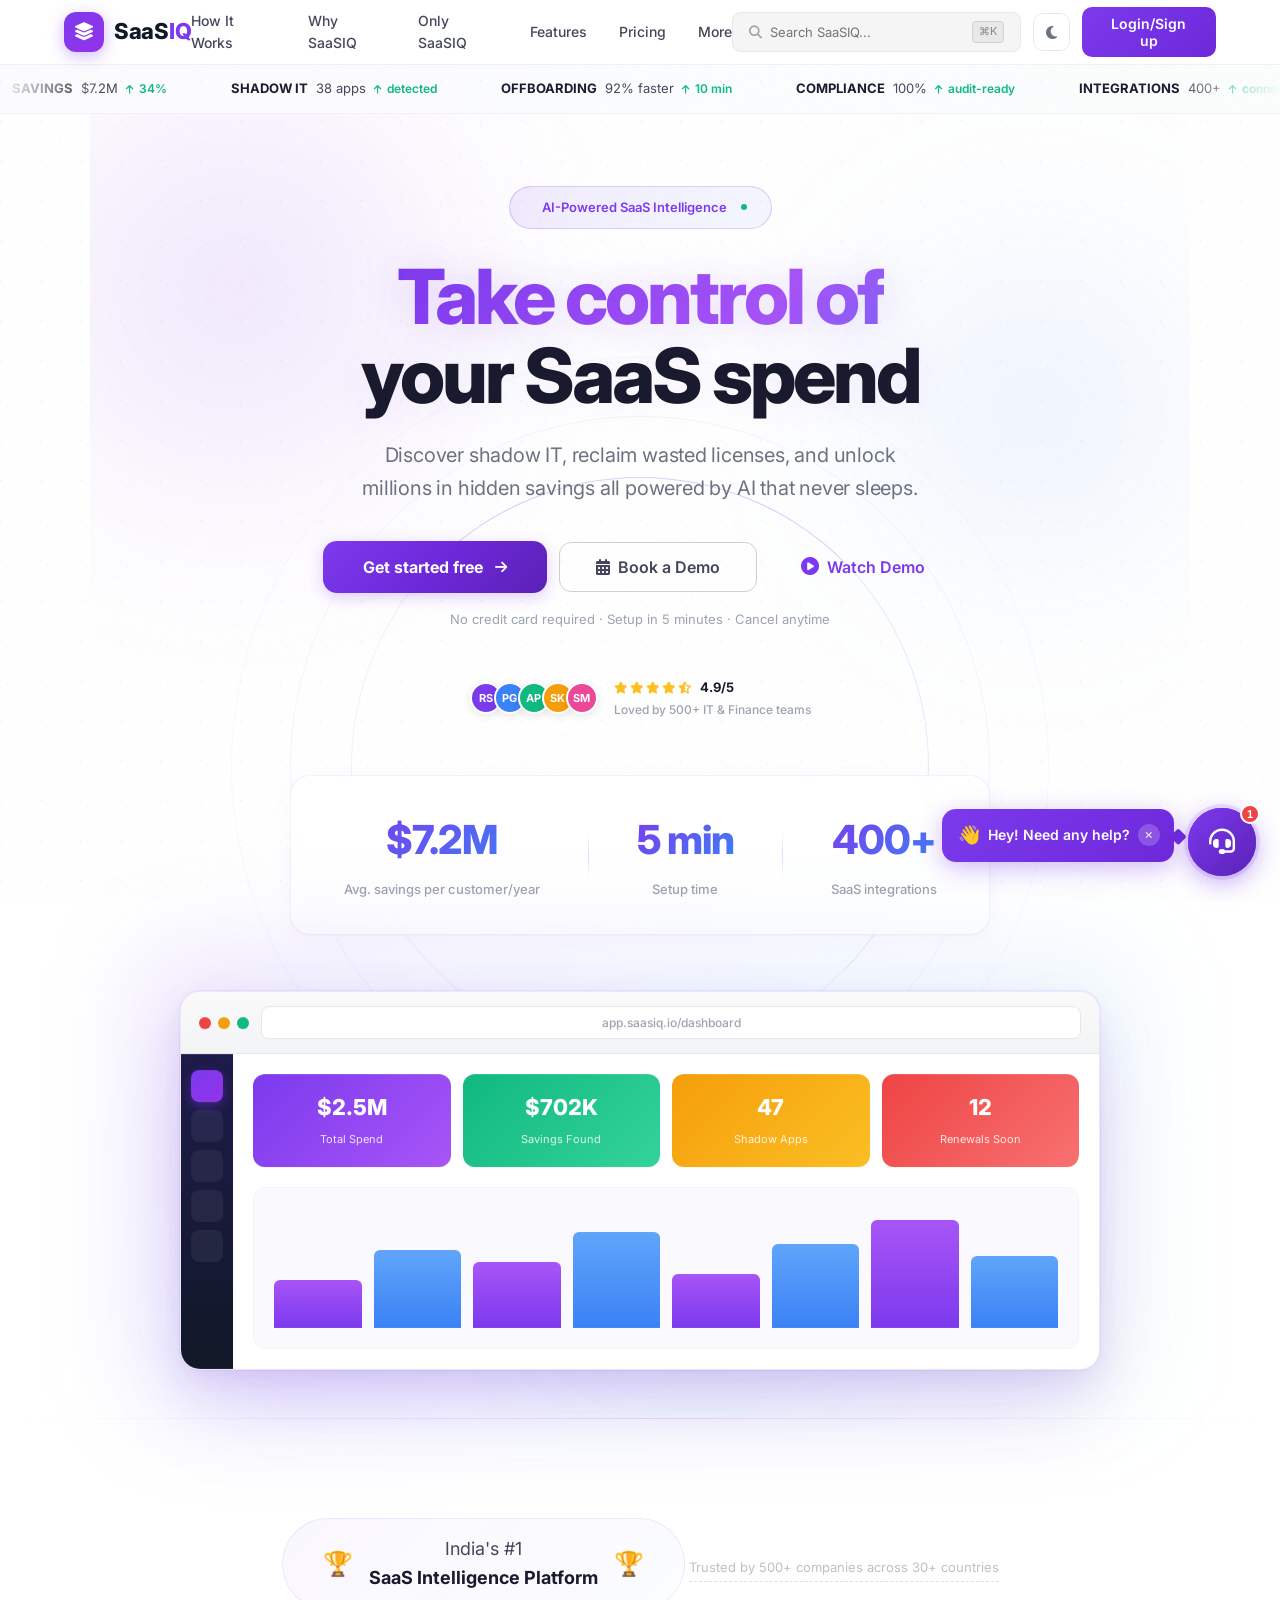
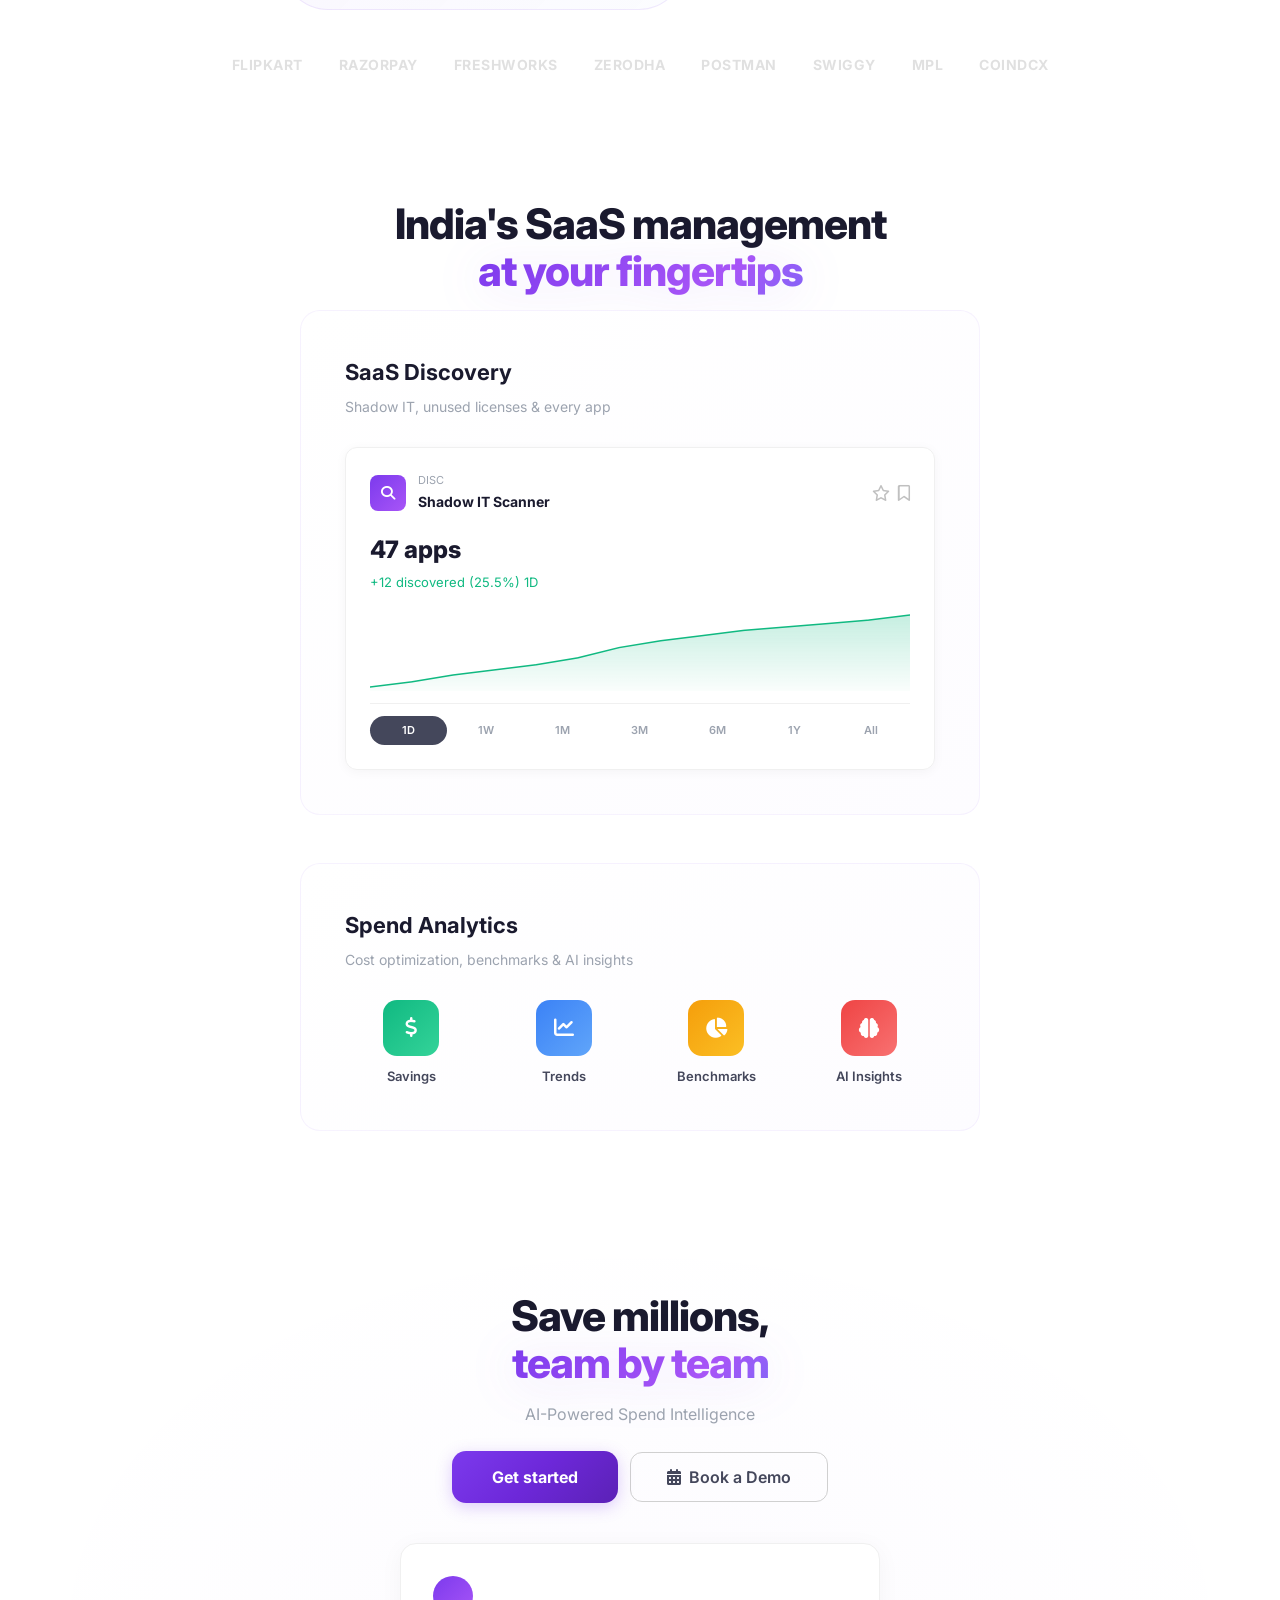
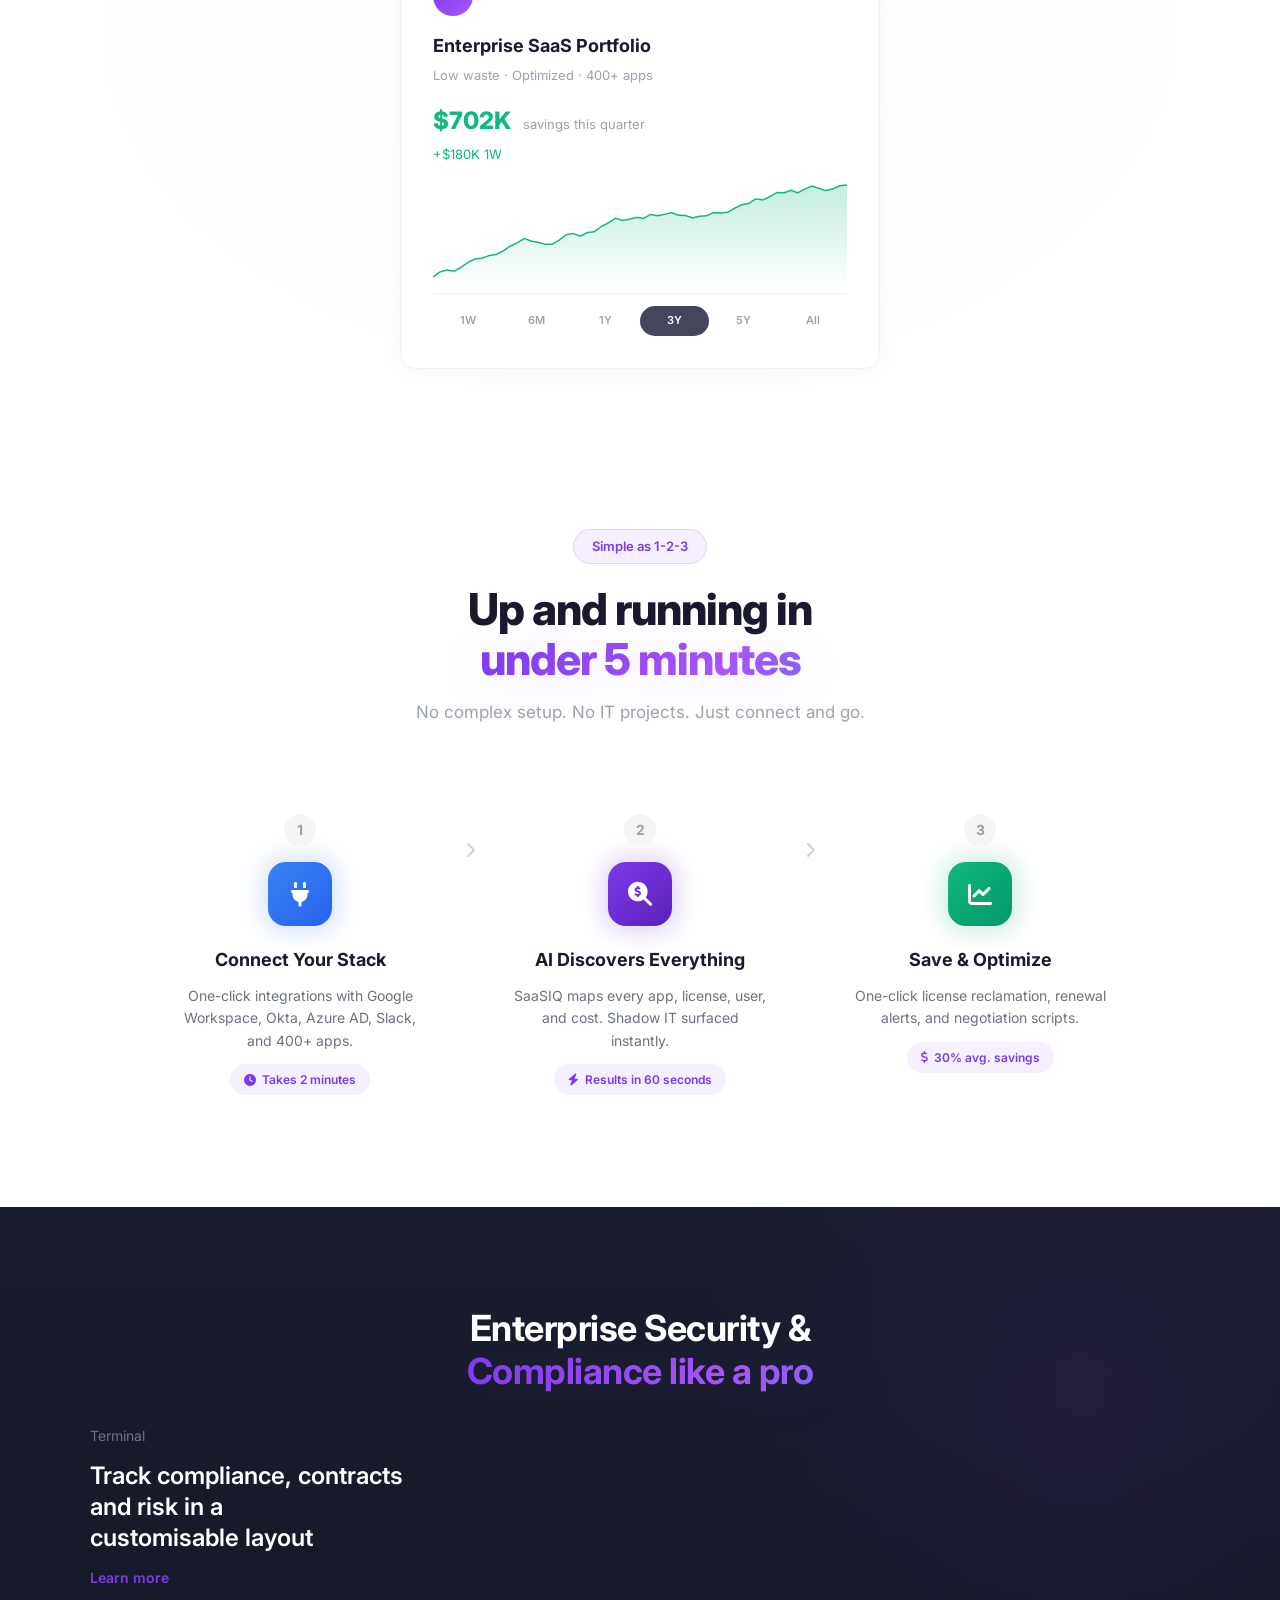
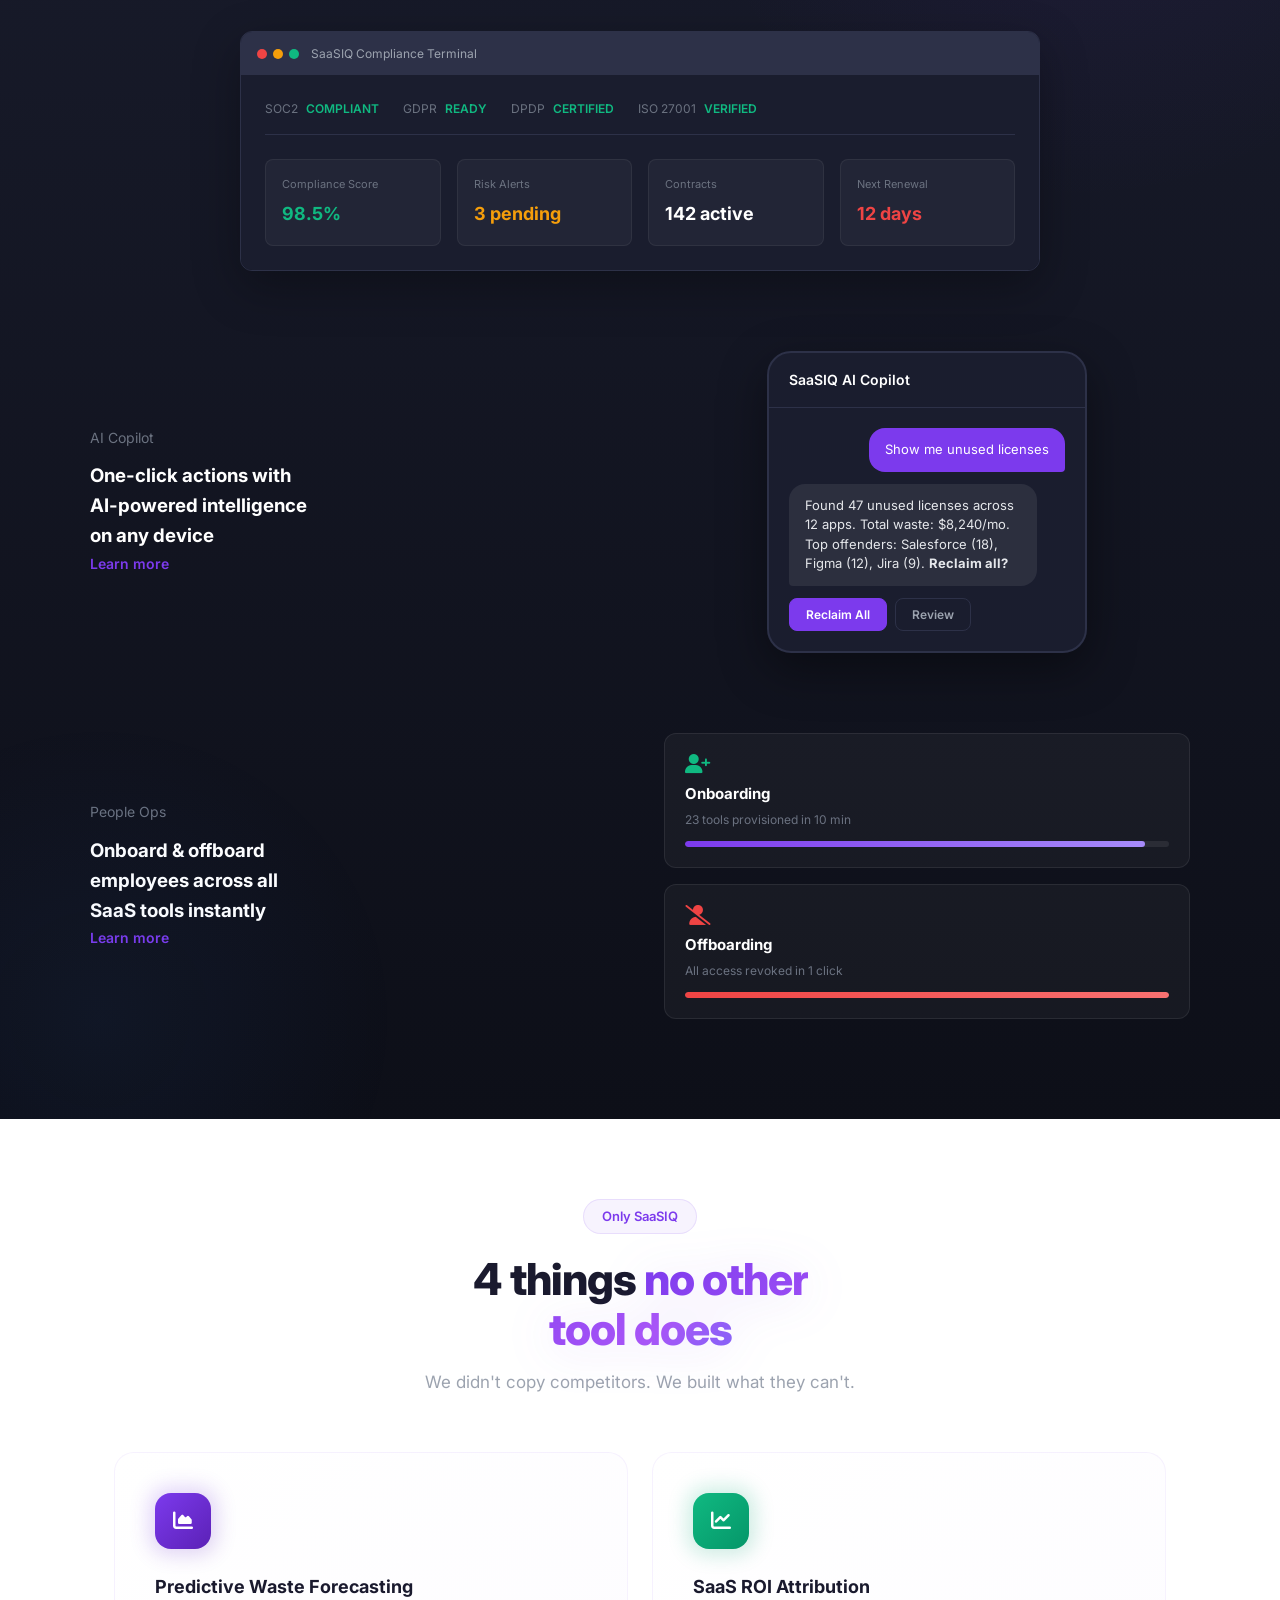
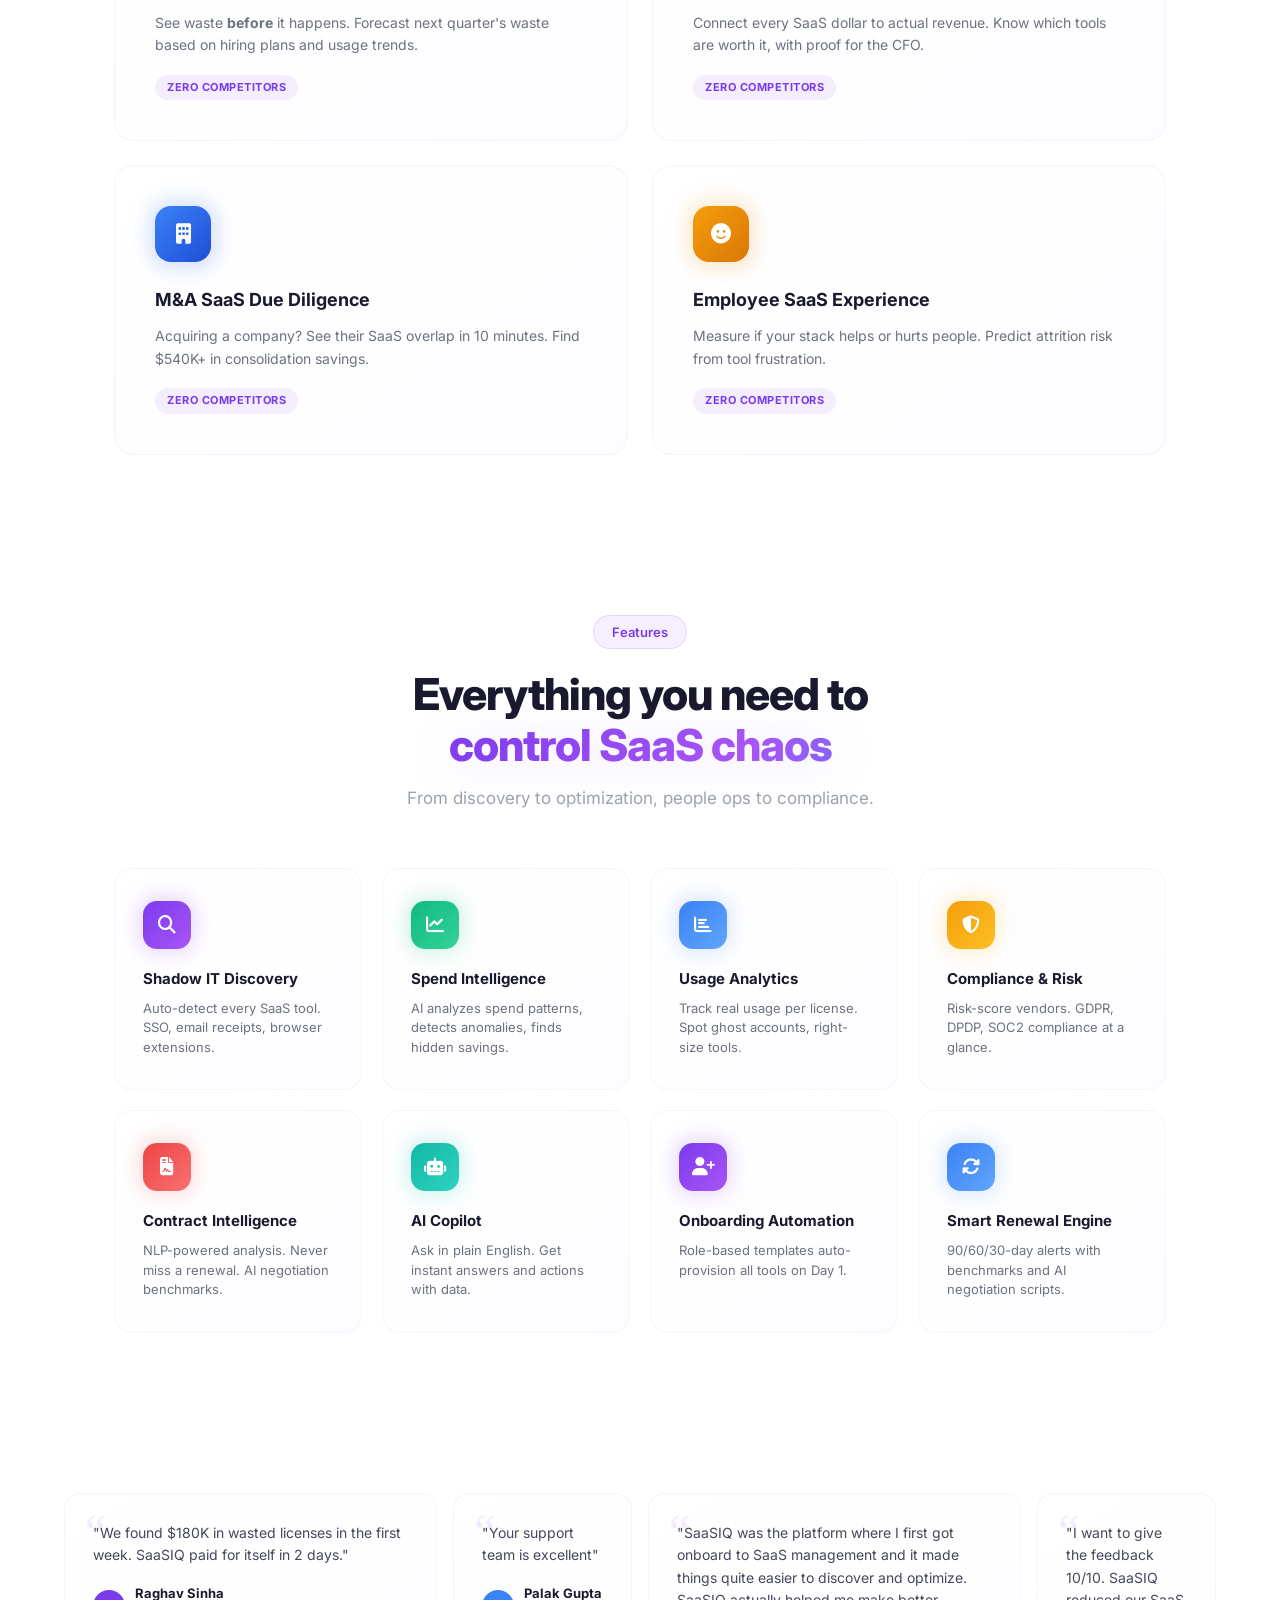
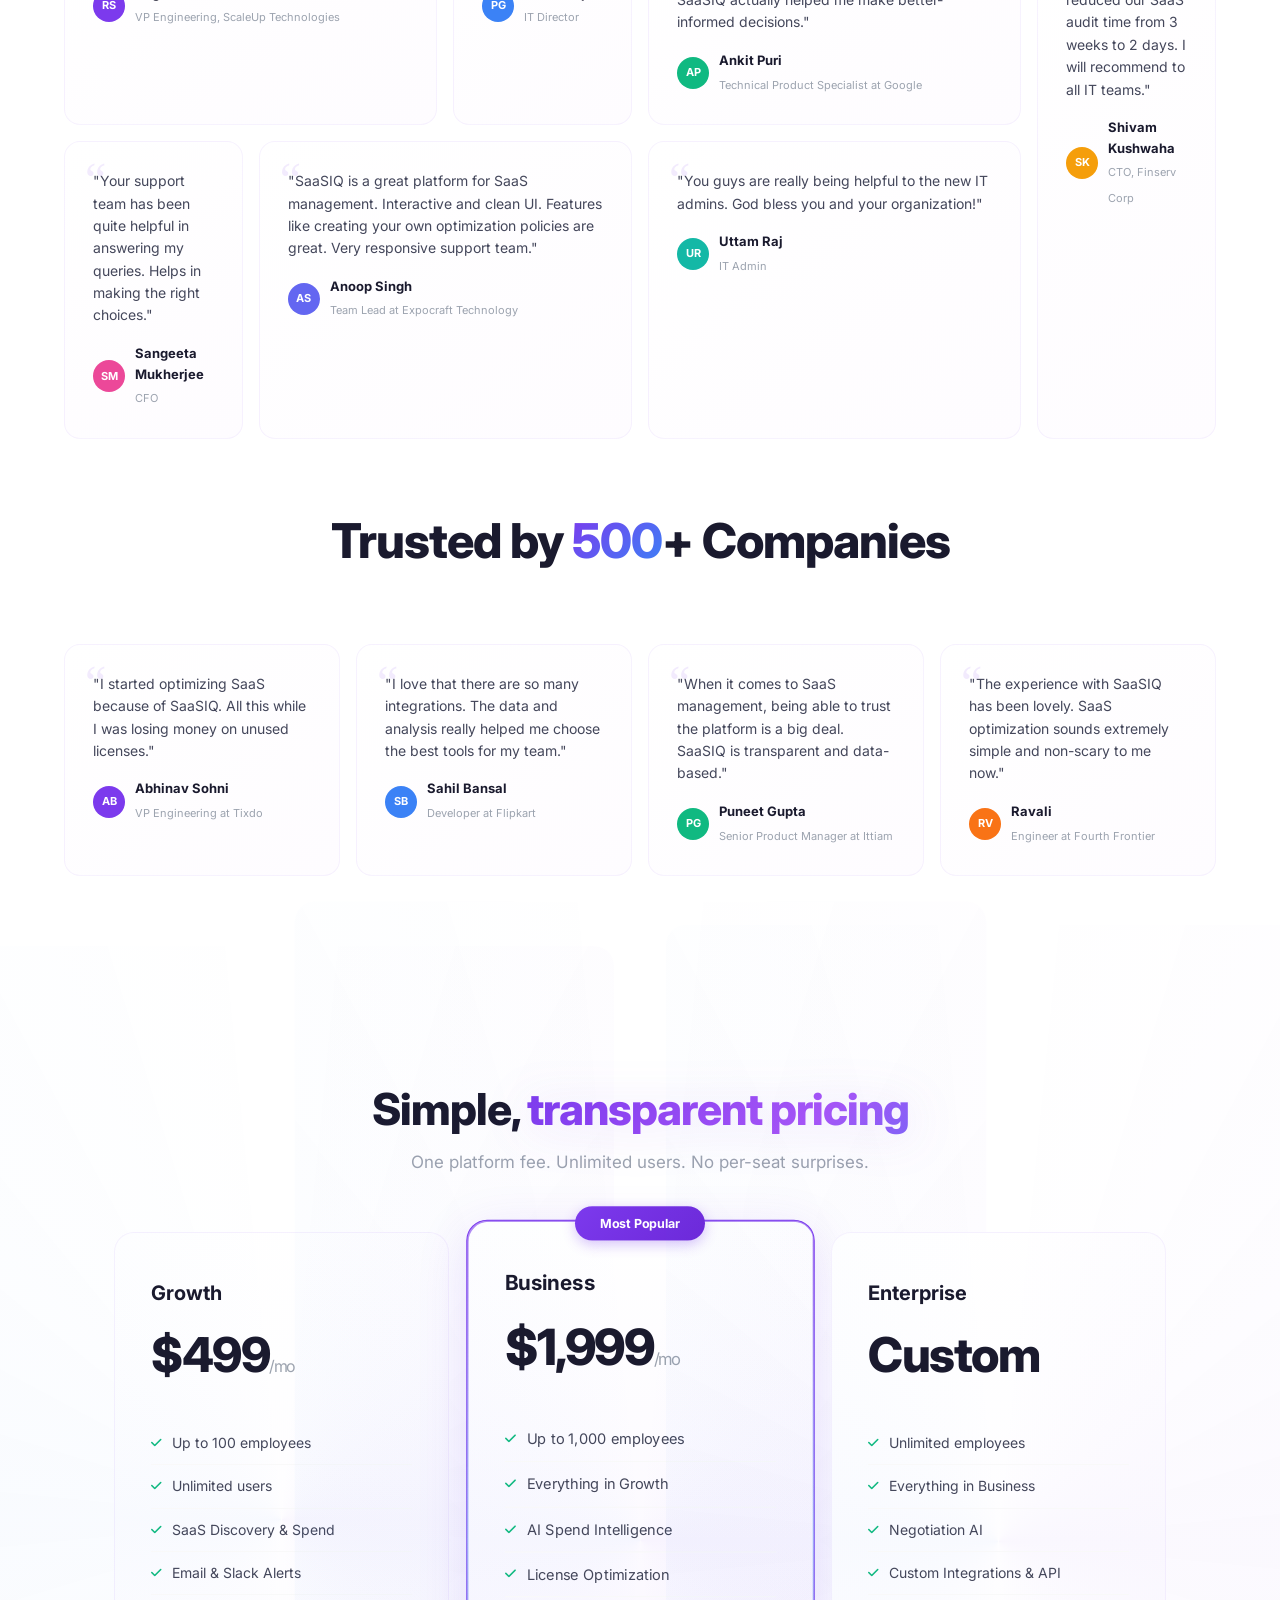
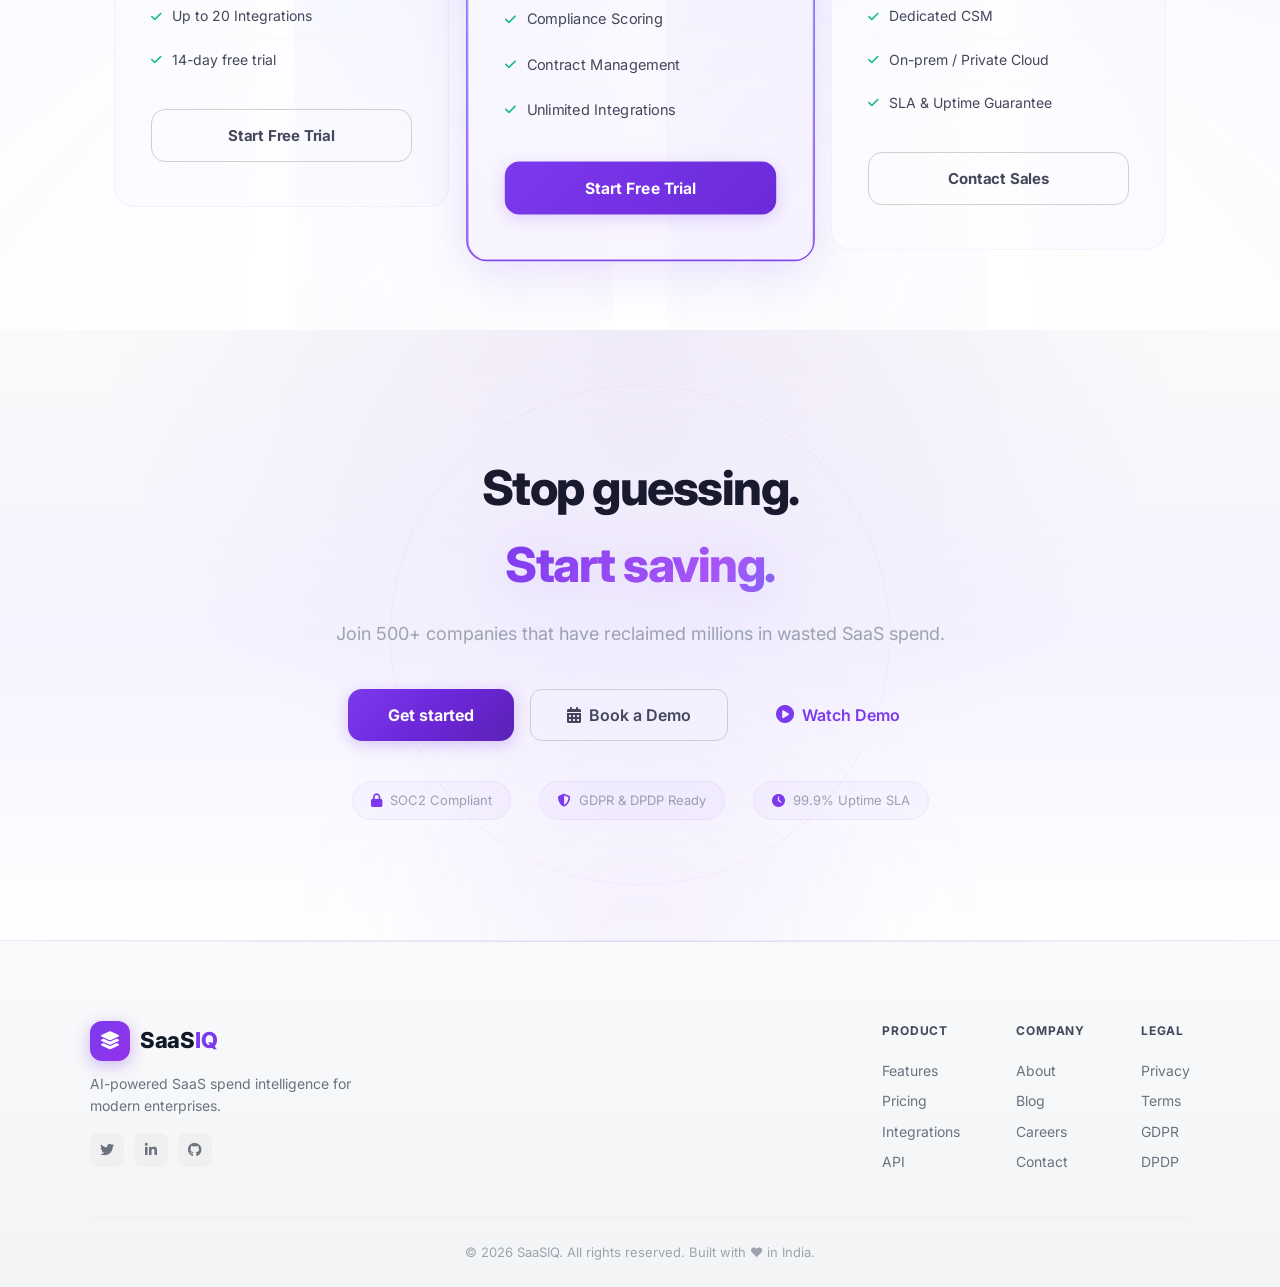
==== commit ace17978: "feat: premium landing page UX overhaul — cinematic hero, depth effects, micro-interactions - 76px he" ====
--- a/design/prototype/index.html
+++ b/design/prototype/index.html
@@ -1,5066 +1,7988 @@
 <!DOCTYPE html>
 <html lang="en">
 <head>
-    <meta charset="UTF-8">
-    <meta name="viewport" content="width=device-width, initial-scale=1.0">
-    <title>SaaSIQ — UI/UX Prototype</title>
-    <link rel="stylesheet" href="styles.css">
-    <link href="https://fonts.googleapis.com/css2?family=Inter:wght@300;400;500;600;700;800&display=swap" rel="stylesheet">
-    <link href="https://cdnjs.cloudflare.com/ajax/libs/font-awesome/6.4.0/css/all.min.css" rel="stylesheet">
-    <style>
-    /* Department Usage Analytics */
-    .dept-usage-grid {
-        display: grid;
-        grid-template-columns: repeat(3, 1fr);
-        gap: 16px;
-        padding: 0 24px 24px;
-    }
-    .dept-card {
-        border: 1px solid #E5E7EB;
-        border-radius: 8px;
-        padding: 16px;
-        background: #fff;
-        transition: box-shadow 0.2s, transform 0.2s;
-    }
-    .dept-card:hover {
-        box-shadow: 0 4px 6px rgba(0,0,0,0.07), 0 2px 4px rgba(0,0,0,0.06);
-        transform: translateY(-2px);
-    }
-    .dept-header { display: flex; align-items: center; gap: 12px; margin-bottom: 12px; }
-    .dept-icon {
-        width: 40px; height: 40px; min-width: 40px; border-radius: 10px;
-        display: flex; align-items: center; justify-content: center; font-size: 16px;
-    }
-    .dept-info strong { display: block; font-size: 14px; }
-    .dept-info span { font-size: 12px; color: #6B7280; }
-    .dept-util-bar {
-        width: 100%; height: 6px; background: #F3F4F6;
-        border-radius: 3px; overflow: hidden; margin-bottom: 12px;
-    }
-    .dept-util-fill { height: 100%; border-radius: 3px; transition: width 1s ease; }
-    .dept-stats {
-        display: flex; justify-content: space-between; margin-bottom: 12px;
-        padding-bottom: 12px; border-bottom: 1px solid #F3F4F6;
-    }
-    .dept-stats > div { text-align: center; }
-    .dept-stats span { display: block; font-size: 10px; color: #6B7280; text-transform: uppercase; letter-spacing: 0.3px; }
-    .dept-stats strong { font-size: 14px; }
-    .dept-top-apps { display: flex; flex-wrap: wrap; gap: 6px; }
-    .dept-app-chip {
-        display: inline-flex; align-items: center; gap: 4px;
-        padding: 4px 8px; border-radius: 6px; font-size: 11px;
-        background: #F9FAFB; border: 1px solid #F3F4F6; font-weight: 500;
-    }
-    /* Leaderboard */
-    .dept-leaderboard { padding: 0 24px 16px; display: flex; flex-direction: column; gap: 14px; }
-    .leader-row { display: flex; align-items: center; gap: 12px; }
-    .leader-rank {
-        width: 28px; height: 28px; min-width: 28px; border-radius: 50%;
-        display: flex; align-items: center; justify-content: center;
-        font-size: 12px; font-weight: 700; color: #fff;
-    }
-    .leader-info { min-width: 120px; }
-    .leader-info strong { display: block; font-size: 13px; }
-    .leader-info span { font-size: 11px; color: #6B7280; }
-    .leader-bar { flex: 1; height: 8px; background: #F3F4F6; border-radius: 4px; overflow: hidden; }
-    .leader-fill { height: 100%; border-radius: 4px; transition: width 1s ease; }
-    /* Days-Left Circle Indicators */
-    .days-circle {
-        width: 62px; height: 62px; min-width: 62px; border-radius: 50%;
-        display: flex; flex-direction: column; align-items: center; justify-content: center;
-        font-weight: 700; line-height: 1;
-        box-shadow: 0 2px 8px rgba(0,0,0,0.08);
-    }
-    .days-circle .days-num { font-size: 18px; font-weight: 800; }
-    .days-circle .days-label { font-size: 8px; font-weight: 500; text-transform: uppercase; letter-spacing: 0.3px; margin-top: 1px; opacity: 0.85; }
-    .days-circle.critical { background: linear-gradient(135deg, #EF4444, #DC2626); color: #fff; box-shadow: 0 3px 12px rgba(239,68,68,0.35); animation: pulse-critical 2s infinite; }
-    .days-circle.urgent { background: linear-gradient(135deg, #F97316, #EA580C); color: #fff; box-shadow: 0 3px 12px rgba(249,115,22,0.30); }
-    .days-circle.warning { background: linear-gradient(135deg, #FBBF24, #F59E0B); color: #78350F; box-shadow: 0 3px 12px rgba(245,158,11,0.25); }
-    .days-circle.safe { background: linear-gradient(135deg, #34D399, #10B981); color: #fff; box-shadow: 0 3px 12px rgba(16,185,129,0.25); }
-    @keyframes pulse-critical { 0%, 100% { box-shadow: 0 3px 12px rgba(239,68,68,0.35); } 50% { box-shadow: 0 3px 20px rgba(239,68,68,0.55); } }
-    /* Renewal filter */
-    .renewal-filter-bar { display: flex; align-items: center; gap: 12px; padding: 16px 28px; background: #F9FAFB; border-radius: 8px; margin: 0 24px 20px; }
-    .renewal-filter-label { font-size: 13px; font-weight: 600; color: #6B7280; }
-    /* Dark mode inline overrides */
-    body.theme-dark .dept-card { background: #1A1D2E !important; border-color: #2D3148 !important; color: #E5E7EB !important; }
-    body.theme-dark .dept-app-chip { background: #252A3A !important; border-color: #374151 !important; color: #D1D5DB !important; }
-    body.theme-dark .dept-info span { color: #9CA3AF; }
-    body.theme-dark .dept-stats span { color: #9CA3AF; }
-    body.theme-dark .dept-util-bar { background: #252A3A; }
-    body.theme-dark .renewal-filter-bar { background: #1A1D2E; border: 1px solid #2D3148; }
-    body.theme-dark .renewal-filter-label { color: #9CA3AF; }
-    /* Responsive */
-    @media (max-width: 1100px) { .dept-usage-grid { grid-template-columns: repeat(2, 1fr); } }
-    @media (max-width: 700px) { .dept-usage-grid { grid-template-columns: 1fr; } }
-    </style>
+  <meta charset="UTF-8">
+  <meta name="viewport" content="width=device-width, initial-scale=1.0">
+  <title>SaaSIQ AI-Powered SaaS Spend Intelligence</title>
+  <meta name="description" content="SaaSIQ AI-Powered SaaS Spend Intelligence and Shadow IT Governance Platform. Discover, manage, and optimize your entire SaaS portfolio.">
+  <link rel="icon" href="data:image/svg+xml,<svg xmlns='http://www.w3.org/2000/svg' viewBox='0 0 32 32'><rect width='32' height='32' rx='8' fill='%237C3AED'/><text x='16' y='22' font-size='18' font-weight='800' text-anchor='middle' fill='white' font-family='sans-serif'>S</text></svg>" type="image/svg+xml">
+  <link rel="stylesheet" href="styles.css?v=28">
+  <link href="https://fonts.googleapis.com/css2?family=Inter:wght@300;400;500;600;700;800&display=swap" rel="stylesheet">
+  <link href="https://cdnjs.cloudflare.com/ajax/libs/font-awesome/6.4.0/css/all.min.css" rel="stylesheet">
+  <style>
+  /* Department Usage Analytics */
+  .dept-usage-grid {
+    display: grid;
+    grid-template-columns: repeat(3, 1fr);
+    gap: 16px;
+    padding: 0 24px 24px;
+  }
+  .dept-card {
+    border: 1px solid #E5E7EB;
+    border-radius: 8px;
+    padding: 16px;
+    background: #fff;
+    transition: box-shadow 0.2s, transform 0.2s;
+  }
+  .dept-card:hover {
+    box-shadow: 0 4px 6px rgba(0,0,0,0.07), 0 2px 4px rgba(0,0,0,0.06);
+    transform: translateY(-2px);
+  }
+  .dept-header { display: flex; align-items: center; gap: 12px; margin-bottom: 12px; }
+  .dept-icon {
+    width: 40px; height: 40px; min-width: 40px; border-radius: 10px;
+    display: flex; align-items: center; justify-content: center; font-size: 16px;
+  }
+  .dept-info strong { display: block; font-size: 14px; }
+  .dept-info span { font-size: 12px; color: #6B7280; }
+  .dept-util-bar {
+    width: 100%; height: 6px; background: #F3F4F6;
+    border-radius: 3px; overflow: hidden; margin-bottom: 12px;
+  }
+  .dept-util-fill { height: 100%; border-radius: 3px; transition: width 1s ease; }
+  .dept-stats {
+    display: flex; justify-content: space-between; margin-bottom: 12px;
+    padding-bottom: 12px; border-bottom: 1px solid #F3F4F6;
+  }
+  .dept-stats > div { text-align: center; }
+  .dept-stats span { display: block; font-size: 10px; color: #6B7280; text-transform: uppercase; letter-spacing: 0.3px; }
+  .dept-stats strong { font-size: 14px; }
+  .dept-top-apps { display: flex; flex-wrap: wrap; gap: 6px; }
+  .dept-app-chip {
+    display: inline-flex; align-items: center; gap: 4px;
+    padding: 4px 8px; border-radius: 6px; font-size: 11px;
+    background: #F9FAFB; border: 1px solid #F3F4F6; font-weight: 500;
+  }
+  /* Leaderboard */
+  .dept-leaderboard { padding: 0 24px 16px; display: flex; flex-direction: column; gap: 14px; }
+  .leader-row { display: flex; align-items: center; gap: 12px; }
+  .leader-rank {
+    width: 28px; height: 28px; min-width: 28px; border-radius: 50%;
+    display: flex; align-items: center; justify-content: center;
+    font-size: 12px; font-weight: 700; color: #fff;
+  }
+  .leader-info { min-width: 120px; }
+  .leader-info strong { display: block; font-size: 13px; }
+  .leader-info span { font-size: 11px; color: #6B7280; }
+  .leader-bar { flex: 1; height: 8px; background: #F3F4F6; border-radius: 4px; overflow: hidden; }
+  .leader-fill { height: 100%; border-radius: 4px; transition: width 1s ease; }
+  /* Days-Left Circle Indicators */
+  .days-circle {
+    width: 62px; height: 62px; min-width: 62px; border-radius: 50%;
+    display: flex; flex-direction: column; align-items: center; justify-content: center;
+    font-weight: 700; line-height: 1;
+    box-shadow: 0 2px 8px rgba(0,0,0,0.08);
+  }
+  .days-circle .days-num { font-size: 18px; font-weight: 800; }
+  .days-circle .days-label { font-size: 8px; font-weight: 500; text-transform: uppercase; letter-spacing: 0.3px; margin-top: 1px; opacity: 0.85; }
+  .days-circle.critical { background: linear-gradient(135deg, #EF4444, #DC2626); color: #fff; box-shadow: 0 3px 12px rgba(239,68,68,0.35); animation: pulse-critical 2s infinite; }
+  .days-circle.urgent { background: linear-gradient(135deg, #F97316, #EA580C); color: #fff; box-shadow: 0 3px 12px rgba(249,115,22,0.30); }
+  .days-circle.warning { background: linear-gradient(135deg, #FBBF24, #F59E0B); color: #78350F; box-shadow: 0 3px 12px rgba(245,158,11,0.25); }
+  .days-circle.safe { background: linear-gradient(135deg, #34D399, #10B981); color: #fff; box-shadow: 0 3px 12px rgba(16,185,129,0.25); }
+  @keyframes pulse-critical { 0%, 100% { box-shadow: 0 3px 12px rgba(239,68,68,0.35); } 50% { box-shadow: 0 3px 20px rgba(239,68,68,0.55); } }
+  /* Renewal filter */
+  .renewal-filter-bar { display: flex; align-items: center; gap: 12px; padding: 16px 28px; background: #F9FAFB; border-radius: 8px; margin: 0 24px 20px; }
+  .renewal-filter-label { font-size: 13px; font-weight: 600; color: #6B7280; }
+  /* Dark mode inline overrides */
+  body.theme-dark .dept-card { background: #1A1D2E !important; border-color: #2D3148 !important; color: #E5E7EB !important; }
+  body.theme-dark .dept-app-chip { background: #252A3A !important; border-color: #374151 !important; color: #D1D5DB !important; }
+  body.theme-dark .dept-info span { color: #9CA3AF; }
+  body.theme-dark .dept-stats span { color: #9CA3AF; }
+  body.theme-dark .dept-util-bar { background: #252A3A; }
+  body.theme-dark .renewal-filter-bar { background: #1A1D2E; border: 1px solid #2D3148; }
+  body.theme-dark .renewal-filter-label { color: #9CA3AF; }
+  /* Responsive */
+  @media (max-width: 1100px) { .dept-usage-grid { grid-template-columns: repeat(2, 1fr); } }
+  @media (max-width: 700px) { .dept-usage-grid { grid-template-columns: 1fr; } }
+
+  /* ===== NESTED DRILL-DOWN UX ===== */
+  .drill-overlay {
+    position: fixed; inset: 0; z-index: 10000;
+    background: rgba(0,0,0,0.45); backdrop-filter: blur(4px);
+    display: none; animation: fadeIn 0.2s ease;
+  }
+  .drill-overlay.open { display: flex; justify-content: flex-end; }
+  .drill-panel {
+    width: min(820px, 92vw); height: 100vh; background: #fff;
+    box-shadow: -8px 0 40px rgba(0,0,0,0.15);
+    overflow-y: auto; display: flex; flex-direction: column;
+    animation: slideInRight 0.3s cubic-bezier(0.16, 1, 0.3, 1);
+  }
+  @keyframes slideInRight { from { transform: translateX(100%); } to { transform: translateX(0); } }
+  @keyframes fadeIn { from { opacity: 0; } to { opacity: 1; } }
+
+  /* Breadcrumb */
+  .drill-breadcrumb {
+    display: flex; align-items: center; gap: 6px; padding: 16px 24px 0;
+    font-size: 13px; color: var(--gray-500); flex-wrap: wrap;
+  }
+  .drill-breadcrumb a {
+    color: var(--primary); font-weight: 500; cursor: pointer; text-decoration: none;
+    transition: color 0.15s;
+  }
+  .drill-breadcrumb a:hover { color: var(--primary-dark); text-decoration: underline; }
+  .drill-breadcrumb .sep { color: var(--gray-300); font-size: 11px; }
+  .drill-breadcrumb .current { color: var(--gray-800); font-weight: 600; }
+
+  /* Drill header */
+  .drill-header {
+    display: flex; align-items: flex-start; justify-content: space-between;
+    padding: 16px 24px 20px; border-bottom: 1px solid var(--gray-100);
+  }
+  .drill-header-left { display: flex; align-items: center; gap: 14px; }
+  .drill-header-icon {
+    width: 48px; height: 48px; border-radius: 14px;
+    display: flex; align-items: center; justify-content: center;
+    font-size: 20px; flex-shrink: 0;
+  }
+  .drill-header h2 { font-size: 22px; font-weight: 800; color: var(--gray-900); margin: 0; }
+  .drill-header .drill-subtitle { font-size: 13px; color: var(--gray-500); margin-top: 2px; }
+  .drill-close {
+    width: 36px; height: 36px; border-radius: 10px; border: none;
+    background: var(--gray-100); color: var(--gray-600); cursor: pointer;
+    display: flex; align-items: center; justify-content: center;
+    font-size: 16px; transition: all 0.15s; flex-shrink: 0;
+  }
+  .drill-close:hover { background: var(--gray-200); color: var(--gray-800); }
+
+  /* Drill KPI strip */
+  .drill-kpi-strip {
+    display: grid; grid-template-columns: repeat(4, 1fr); gap: 12px;
+    padding: 20px 24px; background: var(--gray-50);
+    border-bottom: 1px solid var(--gray-100);
+  }
+  .drill-kpi {
+    text-align: center; padding: 12px 8px;
+    background: #fff; border-radius: 10px; border: 1px solid var(--gray-200);
+  }
+  .drill-kpi .kpi-val { font-size: 20px; font-weight: 800; display: block; color: var(--gray-900); }
+  .drill-kpi .kpi-label { font-size: 10px; color: var(--gray-500); text-transform: uppercase; letter-spacing: 0.5px; font-weight: 600; display: block; margin-top: 2px; }
+
+  /* Team cards grid */
+  .drill-team-grid {
+    display: grid; grid-template-columns: repeat(2, 1fr); gap: 14px;
+    padding: 20px 24px;
+  }
+  @media (max-width: 700px) { .drill-team-grid { grid-template-columns: 1fr; } }
+
+  .drill-team-card {
+    border: 1.5px solid var(--gray-200); border-radius: 12px;
+    padding: 18px; background: #fff; cursor: pointer;
+    transition: all 0.2s; position: relative;
+  }
+  .drill-team-card:hover {
+    border-color: var(--primary-light); box-shadow: 0 4px 16px rgba(124,58,237,0.1);
+    transform: translateY(-2px);
+  }
+  .drill-team-card .team-head { display: flex; align-items: center; gap: 12px; margin-bottom: 12px; }
+  .drill-team-card .team-icon {
+    width: 36px; height: 36px; border-radius: 10px;
+    display: flex; align-items: center; justify-content: center;
+    font-size: 14px; flex-shrink: 0;
+  }
+  .drill-team-card .team-name { font-size: 15px; font-weight: 700; color: var(--gray-900); }
+  .drill-team-card .team-meta { font-size: 12px; color: var(--gray-500); }
+  .drill-team-card .team-bar { width: 100%; height: 5px; background: var(--gray-100); border-radius: 3px; margin-bottom: 10px; overflow: hidden; }
+  .drill-team-card .team-bar-fill { height: 100%; border-radius: 3px; transition: width 0.8s ease; }
+  .drill-team-card .team-stats { display: flex; justify-content: space-between; font-size: 12px; }
+  .drill-team-card .team-stats span { color: var(--gray-500); }
+  .drill-team-card .team-stats strong { color: var(--gray-800); }
+  .drill-team-card .drill-arrow {
+    position: absolute; right: 16px; top: 50%; transform: translateY(-50%);
+    color: var(--gray-300); font-size: 14px; transition: all 0.2s;
+  }
+  .drill-team-card:hover .drill-arrow { color: var(--primary); transform: translateY(-50%) translateX(3px); }
+
+  /* Member table inside team drill */
+  .drill-member-section { padding: 0 24px 24px; }
+  .drill-member-section h4 { font-size: 14px; font-weight: 700; color: var(--gray-800); margin-bottom: 12px; display: flex; align-items: center; gap: 8px; }
+  .drill-member-table { width: 100%; border-collapse: separate; border-spacing: 0; font-size: 13px; }
+  .drill-member-table thead th {
+    text-align: left; padding: 10px 14px; font-size: 11px; font-weight: 600;
+    text-transform: uppercase; letter-spacing: 0.3px; color: var(--gray-500);
+    background: var(--gray-50); border-bottom: 1px solid var(--gray-200);
+  }
+  .drill-member-table thead th:first-child { border-radius: 8px 0 0 0; }
+  .drill-member-table thead th:last-child { border-radius: 0 8px 0 0; }
+  .drill-member-table tbody td {
+    padding: 12px 14px; border-bottom: 1px solid var(--gray-100);
+    color: var(--gray-700); vertical-align: middle;
+  }
+  .drill-member-table tbody tr:hover { background: rgba(124,58,237,0.03); }
+  .member-avatar {
+    width: 30px; height: 30px; border-radius: 50%; display: inline-flex;
+    align-items: center; justify-content: center; font-size: 11px;
+    font-weight: 700; color: #fff; margin-right: 8px; vertical-align: middle;
+  }
+  .member-status {
+    display: inline-flex; align-items: center; gap: 4px; padding: 3px 10px;
+    border-radius: 6px; font-size: 11px; font-weight: 600;
+  }
+  .member-status.active { background: #D1FAE5; color: #047857; }
+  .member-status.idle { background: #FEF3C7; color: #B45309; }
+  .member-status.inactive { background: #FEE2E2; color: #DC2626; }
+
+  /* AI insight box in drill */
+  .drill-ai-insight {
+    margin: 0 24px 20px; padding: 14px 16px; border-radius: 10px;
+    background: linear-gradient(135deg, rgba(124,58,237,0.05), rgba(59,130,246,0.05));
+    border: 1px solid rgba(124,58,237,0.12);
+    display: flex; align-items: flex-start; gap: 10px;
+  }
+  .drill-ai-insight i { color: var(--primary); margin-top: 2px; }
+  .drill-ai-insight span { font-size: 12px; color: var(--gray-600); line-height: 1.5; }
+
+  /* Clickable dept card indicator */
+  .dept-card[onclick], .dept-grid [onclick] {
+    cursor: pointer;
+    position: relative;
+  }
+  .dept-card[onclick]::after {
+    content: '\f054';
+    font-family: 'Font Awesome 6 Free';
+    font-weight: 900;
+    position: absolute;
+    top: 16px; right: 16px;
+    font-size: 11px;
+    color: var(--gray-300);
+    transition: all 0.2s;
+  }
+  .dept-card[onclick]:hover::after {
+    color: var(--primary);
+    transform: translateX(2px);
+  }
+
+  /* Cost drill-down specific */
+  .drill-cost-grid {
+    display: grid; grid-template-columns: repeat(2, 1fr); gap: 14px;
+    padding: 20px 24px;
+  }
+  @media (max-width: 700px) { .drill-cost-grid { grid-template-columns: 1fr; } }
+  .drill-cost-card {
+    border: 1.5px solid var(--gray-200); border-radius: 12px;
+    padding: 18px; background: #fff; cursor: pointer;
+    transition: all 0.2s; position: relative;
+  }
+  .drill-cost-card:hover {
+    border-color: var(--primary-light); box-shadow: 0 4px 16px rgba(124,58,237,0.1);
+    transform: translateY(-2px);
+  }
+  .drill-cost-card .cost-team-name { font-size: 15px; font-weight: 700; color: var(--gray-900); margin-bottom: 4px; }
+  .drill-cost-card .cost-team-meta { font-size: 12px; color: var(--gray-500); margin-bottom: 12px; }
+  .drill-cost-card .cost-amount { font-size: 24px; font-weight: 800; color: var(--gray-900); }
+  .drill-cost-card .cost-waste { font-size: 12px; color: var(--red); font-weight: 600; margin-top: 4px; }
+
+  /* App usage list in team view */
+  .drill-app-list { padding: 0 24px 24px; display: flex; flex-direction: column; gap: 8px; }
+  .drill-app-row {
+    display: flex; align-items: center; gap: 12px; padding: 10px 14px;
+    background: var(--gray-50); border-radius: 10px;
+  }
+  .drill-app-row .app-icon { width: 32px; height: 32px; border-radius: 8px; font-size: 11px; }
+  .drill-app-row .app-details { flex: 1; }
+  .drill-app-row .app-name { font-size: 13px; font-weight: 600; color: var(--gray-800); }
+  .drill-app-row .app-usage { font-size: 11px; color: var(--gray-500); }
+  .drill-app-row .app-cost { font-size: 14px; font-weight: 700; color: var(--gray-800); }
+
+  /* Dark mode overrides for drill */
+  body.theme-dark .drill-panel { background: #13152A; color: #E5E7EB; }
+  body.theme-dark .drill-header h2 { color: #E5E7EB; }
+  body.theme-dark .drill-header .drill-subtitle { color: #9CA3AF; }
+  body.theme-dark .drill-close { background: #252A3A; color: #9CA3AF; }
+  body.theme-dark .drill-close:hover { background: #374151; color: #E5E7EB; }
+  body.theme-dark .drill-kpi-strip { background: #1A1D2E; border-color: #2D3148; }
+  body.theme-dark .drill-kpi { background: #252A3A; border-color: #374151; }
+  body.theme-dark .drill-kpi .kpi-val { color: #E5E7EB; }
+  body.theme-dark .drill-kpi .kpi-label { color: #9CA3AF; }
+  body.theme-dark .drill-team-card { background: #1A1D2E; border-color: #2D3148; color: #E5E7EB; }
+  body.theme-dark .drill-team-card:hover { border-color: var(--primary-light); }
+  body.theme-dark .drill-team-card .team-name { color: #E5E7EB; }
+  body.theme-dark .drill-member-table thead th { background: #1A1D2E; color: #9CA3AF; border-color: #2D3148; }
+  body.theme-dark .drill-member-table tbody td { border-color: #2D3148; color: #D1D5DB; }
+  body.theme-dark .drill-cost-card { background: #1A1D2E; border-color: #2D3148; }
+  body.theme-dark .drill-cost-card .cost-team-name { color: #E5E7EB; }
+  body.theme-dark .drill-cost-card .cost-amount { color: #E5E7EB; }
+  body.theme-dark .drill-breadcrumb .current { color: #E5E7EB; }
+  body.theme-dark .drill-app-row { background: #252A3A; }
+  body.theme-dark .drill-app-row .app-name { color: #E5E7EB; }
+  body.theme-dark .drill-app-row .app-cost { color: #E5E7EB; }
+
+  /* ===== ORG EXPLORER TREE (3 levels: Org → Team → Person) ===== */
+  .org-tree { user-select: none; }
+
+  /* ---- Org-level node (root card) ---- */
+  .org-node {
+    border: 1.5px solid var(--gray-200); border-radius: 16px;
+    background: #fff; margin-bottom: 20px; overflow: hidden;
+    transition: box-shadow 0.2s;
+  }
+  .org-node:hover { box-shadow: 0 4px 20px rgba(0,0,0,0.06); }
+  .org-node-header {
+    display: flex; align-items: center; gap: 14px; padding: 20px 24px;
+    cursor: pointer; transition: background 0.15s;
+  }
+  .org-node-header:hover { background: var(--gray-50); }
+  .org-toggle {
+    width: 30px; height: 30px; border-radius: 8px; border: none;
+    background: var(--gray-100); color: var(--gray-600);
+    display: flex; align-items: center; justify-content: center;
+    font-size: 12px; cursor: pointer; transition: all 0.25s; flex-shrink: 0;
+  }
+  .org-toggle.open { background: var(--primary-bg); color: var(--primary); transform: rotate(90deg); }
+  .org-node-icon {
+    width: 48px; height: 48px; border-radius: 14px;
+    display: flex; align-items: center; justify-content: center;
+    font-size: 20px; flex-shrink: 0;
+  }
+  .org-node-info { flex: 1; min-width: 0; }
+  .org-node-name { font-size: 20px; font-weight: 800; color: var(--gray-900); }
+  .org-node-meta { font-size: 12px; color: var(--gray-500); margin-top: 2px; }
+  .org-node-kpis { display: flex; gap: 4px; flex-shrink: 0; flex-wrap: wrap; }
+  .org-node-kpi {
+    text-align: center; padding: 6px 14px; border-radius: 10px;
+    background: var(--gray-50); border: 1px solid var(--gray-100);
+    min-width: 72px;
+  }
+  .org-node-kpi .kv { font-size: 15px; font-weight: 800; display: block; }
+  .org-node-kpi .kl { font-size: 9px; color: var(--gray-500); text-transform: uppercase; letter-spacing: 0.4px; font-weight: 600; }
+  .org-node-kpi.expense { background: linear-gradient(135deg,rgba(124,58,237,0.06),rgba(59,130,246,0.06)); border-color: rgba(124,58,237,0.12); }
+  .org-node-kpi.waste { background: rgba(239,68,68,0.05); border-color: rgba(239,68,68,0.12); }
+  .org-expense-bar {
+    display: flex; gap: 8px; padding: 10px 24px 14px; flex-wrap: wrap;
+    border-top: 1px dashed var(--gray-100);
+  }
+  .org-expense-pill {
+    display: inline-flex; align-items: center; gap: 6px; padding: 5px 14px;
+    border-radius: 8px; font-size: 12px; font-weight: 600;
+  }
+  .org-expense-pill i { font-size: 10px; }
+  .org-expense-pill.spend { background: #EDE9FE; color: #6D28D9; }
+  .org-expense-pill.waste { background: #FEE2E2; color: #DC2626; }
+  .org-expense-pill.savings { background: #D1FAE5; color: #047857; }
+  .org-expense-pill.apps { background: #DBEAFE; color: #1D4ED8; }
+  .org-expense-pill.licenses { background: #FEF3C7; color: #B45309; }
+  .org-children { display: none; padding: 0 12px 16px 32px; }
+  .org-children.open { display: block; }
+
+  /* ---- Team-level node (direct child of org) ---- */
+  .team-node {
+    border: 1.5px solid var(--gray-200); border-radius: 12px;
+    background: #fff; margin: 10px 0; overflow: hidden;
+    border-left: 4px solid var(--gray-300);
+    transition: all 0.2s; position: relative;
+  }
+  .team-node:hover { border-left-color: var(--primary); box-shadow: 0 2px 12px rgba(0,0,0,0.04); }
+  .team-node::before {
+    content: ''; position: absolute; left: -16px; top: 0; bottom: 0;
+    width: 2px; background: var(--gray-200);
+  }
+  .team-node-header {
+    display: flex; align-items: center; gap: 12px; padding: 14px 18px;
+    cursor: pointer; transition: background 0.15s;
+  }
+  .team-node-header:hover { background: var(--gray-50); }
+  .team-node-icon {
+    width: 36px; height: 36px; border-radius: 10px;
+    display: flex; align-items: center; justify-content: center;
+    font-size: 14px; flex-shrink: 0;
+  }
+  .team-node-info { flex: 1; min-width: 0; }
+  .team-node-name { font-size: 15px; font-weight: 700; color: var(--gray-900); }
+  .team-node-meta { font-size: 11px; color: var(--gray-500); margin-top: 1px; }
+  .team-node-kpis { display: flex; gap: 4px; margin-left: auto; flex-shrink: 0; flex-wrap: wrap; }
+  .team-node-kpi {
+    text-align: center; padding: 4px 12px; border-radius: 8px;
+    background: var(--gray-50); border: 1px solid var(--gray-100);
+    min-width: 60px;
+  }
+  .team-node-kpi .kv { font-size: 13px; font-weight: 700; display: block; }
+  .team-node-kpi .kl { font-size: 8px; color: var(--gray-500); text-transform: uppercase; letter-spacing: 0.3px; font-weight: 600; }
+  .team-node-kpi.expense { background: linear-gradient(135deg,rgba(124,58,237,0.05),rgba(59,130,246,0.05)); border-color: rgba(124,58,237,0.1); }
+  .team-node-kpi.waste { background: rgba(239,68,68,0.04); border-color: rgba(239,68,68,0.1); }
+  .team-expense-bar {
+    display: flex; gap: 6px; padding: 8px 18px 10px; flex-wrap: wrap;
+    border-top: 1px dashed var(--gray-100);
+  }
+  .team-expense-pill {
+    display: inline-flex; align-items: center; gap: 5px; padding: 4px 11px;
+    border-radius: 7px; font-size: 11px; font-weight: 600;
+  }
+  .team-expense-pill i { font-size: 9px; }
+  .team-expense-pill.spend { background: #EDE9FE; color: #6D28D9; }
+  .team-expense-pill.waste { background: #FEE2E2; color: #DC2626; }
+  .team-expense-pill.savings { background: #D1FAE5; color: #047857; }
+  .team-expense-pill.apps { background: #DBEAFE; color: #1D4ED8; }
+  .team-children { display: none; padding: 4px 8px 12px 20px; }
+  .team-children.open { display: block; }
+
+  /* ---- AI tip inside team ---- */
+  .team-ai-tip {
+    margin: 6px 8px 10px 8px; padding: 10px 14px; border-radius: 10px;
+    background: linear-gradient(135deg, rgba(124,58,237,0.04), rgba(59,130,246,0.04));
+    border: 1px solid rgba(124,58,237,0.1);
+    display: flex; align-items: flex-start; gap: 8px;
+    font-size: 12px; color: var(--gray-600); line-height: 1.5;
+  }
+  .team-ai-tip i { color: var(--primary); margin-top: 1px; flex-shrink: 0; }
+
+  /* ---- Person row (leaf) ---- */
+  .person-row {
+    display: flex; align-items: center; gap: 12px; padding: 10px 14px;
+    border-radius: 10px; margin: 4px 0; transition: all 0.15s;
+    border: 1px solid transparent;
+  }
+  .person-row:hover { background: rgba(124,58,237,0.04); border-color: rgba(124,58,237,0.08); }
+  .person-avatar {
+    width: 36px; height: 36px; border-radius: 50%; display: flex;
+    align-items: center; justify-content: center; font-size: 12px;
+    font-weight: 700; color: #fff; flex-shrink: 0;
+  }
+  .person-info { flex: 1; min-width: 0; }
+  .person-name { font-size: 13px; font-weight: 600; color: var(--gray-800); }
+  .person-role { font-size: 11px; color: var(--gray-500); }
+  .person-stats { display: flex; gap: 12px; flex-shrink: 0; align-items: center; }
+  .person-stat { text-align: center; min-width: 54px; }
+  .person-stat .pv { font-size: 13px; font-weight: 700; display: block; color: var(--gray-800); }
+  .person-stat .pl { font-size: 8px; color: var(--gray-500); text-transform: uppercase; letter-spacing: 0.3px; font-weight: 500; }
+  .person-stat.expense-stat .pv { color: #6D28D9; font-weight: 800; }
+  .person-status-dot {
+    display: inline-flex; align-items: center; gap: 4px; padding: 3px 10px;
+    border-radius: 6px; font-size: 10px; font-weight: 600;
+  }
+  .person-status-dot.active { background: #D1FAE5; color: #047857; }
+  .person-status-dot.idle { background: #FEF3C7; color: #B45309; }
+  .person-status-dot.inactive { background: #FEE2E2; color: #DC2626; }
+
+  /* ---- Responsive ---- */
+  @media (max-width: 900px) {
+    .org-node-kpis { display: none; }
+    .team-node-kpis { display: none; }
+    .person-stats { display: none; }
+    .org-expense-bar, .team-expense-bar { flex-direction: column; }
+  }
+  @media (max-width: 600px) {
+    .org-children { padding-left: 12px; }
+    .team-children { padding-left: 8px; }
+    .org-node-header { padding: 14px 16px; }
+    .team-node-header { padding: 10px 12px; }
+  }
+
+  /* ---- Dark mode ---- */
+  body.theme-dark .org-node { background: #1A1D2E; border-color: #2D3148; }
+  body.theme-dark .org-node-header:hover { background: #252A3A; }
+  body.theme-dark .org-node-name { color: #E5E7EB; }
+  body.theme-dark .org-node-kpi { background: #252A3A; border-color: #374151; }
+  body.theme-dark .org-node-kpi.expense { background: rgba(124,58,237,0.12); border-color: rgba(124,58,237,0.2); }
+  body.theme-dark .org-node-kpi.waste { background: rgba(239,68,68,0.1); border-color: rgba(239,68,68,0.18); }
+  body.theme-dark .org-expense-bar { border-top-color: #2D3148; }
+  body.theme-dark .org-expense-pill.spend { background: rgba(124,58,237,0.18); color: #A78BFA; }
+  body.theme-dark .org-expense-pill.waste { background: rgba(239,68,68,0.15); color: #FCA5A5; }
+  body.theme-dark .org-expense-pill.savings { background: rgba(16,185,129,0.15); color: #6EE7B7; }
+  body.theme-dark .org-expense-pill.apps { background: rgba(59,130,246,0.15); color: #93C5FD; }
+  body.theme-dark .org-expense-pill.licenses { background: rgba(245,158,11,0.15); color: #FCD34D; }
+  body.theme-dark .org-toggle { background: #252A3A; color: #9CA3AF; }
+  body.theme-dark .org-toggle.open { background: rgba(124,58,237,0.15); color: var(--primary-light); }
+  body.theme-dark .team-node { background: #1E2235; border-color: #2D3148; border-left-color: #374151; }
+  body.theme-dark .team-node:hover { background: #252A3A; border-left-color: var(--primary); }
+  body.theme-dark .team-node::before { background: #374151; }
+  body.theme-dark .team-node-name { color: #E5E7EB; }
+  body.theme-dark .team-node-kpi { background: #252A3A; border-color: #374151; }
+  body.theme-dark .team-node-kpi.expense { background: rgba(124,58,237,0.1); border-color: rgba(124,58,237,0.18); }
+  body.theme-dark .team-node-kpi.waste { background: rgba(239,68,68,0.08); border-color: rgba(239,68,68,0.15); }
+  body.theme-dark .team-expense-bar { border-top-color: #2D3148; }
+  body.theme-dark .team-expense-pill.spend { background: rgba(124,58,237,0.15); color: #A78BFA; }
+  body.theme-dark .team-expense-pill.waste { background: rgba(239,68,68,0.12); color: #FCA5A5; }
+  body.theme-dark .team-expense-pill.savings { background: rgba(16,185,129,0.12); color: #6EE7B7; }
+  body.theme-dark .team-expense-pill.apps { background: rgba(59,130,246,0.12); color: #93C5FD; }
+  body.theme-dark .team-ai-tip { background: rgba(124,58,237,0.08); border-color: rgba(124,58,237,0.15); }
+  body.theme-dark .person-row:hover { background: rgba(124,58,237,0.08); }
+  body.theme-dark .person-name { color: #E5E7EB; }
+  body.theme-dark .person-stat .pv { color: #E5E7EB; }
+  body.theme-dark .person-stat.expense-stat .pv { color: #A78BFA; }
+
+  /* ========== BULK IMPORT ========== */
+  .bulk-import-tabs { display:flex; gap:0; border-bottom:2px solid var(--gray-200); margin-bottom:20px; }
+  .bulk-import-tab { padding:10px 20px; font-size:13px; font-weight:600; color:var(--gray-500); cursor:pointer; border-bottom:2px solid transparent; margin-bottom:-2px; transition:all 0.2s; background:none; border-top:none; border-left:none; border-right:none; }
+  .bulk-import-tab.active { color:var(--primary); border-bottom-color:var(--primary); }
+  .bulk-import-tab:hover:not(.active) { color:var(--gray-700); }
+  .bulk-import-panel { display:none; }
+  .bulk-import-panel.active { display:block; }
+
+  .bulk-drop-zone { border:2px dashed rgba(124,58,237,0.3); border-radius:14px; padding:40px 20px; text-align:center; cursor:pointer; transition:all 0.25s; background:rgba(124,58,237,0.03); }
+  .bulk-drop-zone:hover, .bulk-drop-zone.drag-over { border-color:var(--primary); background:rgba(124,58,237,0.08); transform:scale(1.01); }
+  .bulk-drop-zone i { font-size:36px; color:var(--primary); margin-bottom:12px; }
+
+  .bulk-paste-area { width:100%; min-height:140px; border:1.5px solid var(--gray-300); border-radius:10px; padding:14px; font-family:'Courier New',monospace; font-size:12px; line-height:1.6; resize:vertical; transition:border-color 0.2s; background:var(--white); color:var(--gray-700); }
+  .bulk-paste-area:focus { border-color:var(--primary); outline:none; box-shadow:0 0 0 3px rgba(124,58,237,0.1); }
+
+  .bulk-dynamic-table { width:100%; border-collapse:separate; border-spacing:0; }
+  .bulk-dynamic-table th { text-align:left; font-size:11px; font-weight:700; color:var(--gray-500); text-transform:uppercase; letter-spacing:0.5px; padding:8px 10px; background:var(--gray-50); border-bottom:1.5px solid var(--gray-200); }
+  .bulk-dynamic-table td { padding:4px 4px; }
+  .bulk-dynamic-table input, .bulk-dynamic-table select { width:100%; padding:7px 10px; border:1.5px solid var(--gray-200); border-radius:8px; font-size:12px; background:var(--white); color:var(--gray-700); transition:border-color 0.2s; }
+  .bulk-dynamic-table input:focus, .bulk-dynamic-table select:focus { border-color:var(--primary); outline:none; }
+  .bulk-row-remove { background:none; border:none; color:var(--gray-400); cursor:pointer; font-size:14px; padding:6px; border-radius:6px; transition:all 0.15s; }
+  .bulk-row-remove:hover { color:#EF4444; background:rgba(239,68,68,0.08); }
+
+  .bulk-preview { margin-top:16px; padding:14px; background:rgba(124,58,237,0.04); border:1px solid rgba(124,58,237,0.12); border-radius:10px; }
+  .bulk-preview-header { display:flex; justify-content:space-between; align-items:center; margin-bottom:10px; }
+  .bulk-preview-count { font-size:14px; font-weight:700; color:var(--primary); }
+  .bulk-preview-table { width:100%; font-size:12px; border-collapse:collapse; }
+  .bulk-preview-table th { text-align:left; padding:6px 8px; color:var(--gray-500); font-weight:600; font-size:11px; text-transform:uppercase; border-bottom:1px solid var(--gray-200); }
+  .bulk-preview-table td { padding:6px 8px; color:var(--gray-700); border-bottom:1px solid var(--gray-100); }
+  .bulk-preview-table tr:last-child td { border-bottom:none; }
+
+  .bulk-import-type-selector { display:flex; gap:10px; margin-bottom:18px; }
+  .bulk-type-btn { flex:1; padding:14px 12px; border:1.5px solid var(--gray-200); border-radius:12px; background:var(--white); cursor:pointer; text-align:center; transition:all 0.2s; }
+  .bulk-type-btn:hover { border-color:rgba(124,58,237,0.3); background:rgba(124,58,237,0.03); }
+  .bulk-type-btn.active { border-color:var(--primary); background:rgba(124,58,237,0.06); box-shadow:0 0 0 3px rgba(124,58,237,0.08); }
+  .bulk-type-btn i { font-size:22px; display:block; margin-bottom:6px; }
+  .bulk-type-btn span { font-size:12px; font-weight:600; }
+
+  body.theme-dark .bulk-drop-zone { background:rgba(124,58,237,0.06); border-color:rgba(124,58,237,0.2); }
+  body.theme-dark .bulk-paste-area { background:#1E2035; color:#E5E7EB; border-color:#2D3148; }
+  body.theme-dark .bulk-dynamic-table th { background:#1A1C2E; color:#9CA3AF; border-color:#2D3148; }
+  body.theme-dark .bulk-dynamic-table input, body.theme-dark .bulk-dynamic-table select { background:#1E2035; color:#E5E7EB; border-color:#2D3148; }
+  body.theme-dark .bulk-preview { background:rgba(124,58,237,0.08); border-color:rgba(124,58,237,0.15); }
+  body.theme-dark .bulk-preview-table th { color:#9CA3AF; border-color:#2D3148; }
+  body.theme-dark .bulk-preview-table td { color:#E5E7EB; border-color:#1E2035; }
+  body.theme-dark .bulk-type-btn { background:#1E2035; border-color:#2D3148; color:#E5E7EB; }
+  body.theme-dark .bulk-type-btn.active { border-color:var(--primary); background:rgba(124,58,237,0.12); }
+  body.theme-dark .bulk-import-tab { color:#9CA3AF; }
+  body.theme-dark .bulk-import-tab.active { color:var(--primary); }
+  body.theme-dark .bulk-import-tabs { border-color:#2D3148; }
+
+  </style>
 </head>
 <body>
-
-<!-- Floating Page Navigator -->
-<div class="page-navigator" id="pageNav">
-    <button class="nav-toggle" onclick="document.getElementById('pageNav').classList.toggle('expanded')" aria-label="Open page navigator">
-        <i class="fas fa-compass" aria-hidden="true"></i>
-    </button>
-    <div class="nav-panel">
-        <div class="nav-panel-header">Navigate Screens</div>
-        <a href="#" onclick="showPage('page-landing'); return false;" class="nav-panel-link"><i class="fas fa-home" aria-hidden="true"></i> Landing Page</a>
-        <a href="#" onclick="showPage('page-login'); return false;" class="nav-panel-link"><i class="fas fa-sign-in-alt" aria-hidden="true"></i> Login</a>
-        <a href="#" onclick="showPage('page-signup'); return false;" class="nav-panel-link"><i class="fas fa-user-plus" aria-hidden="true"></i> Signup</a>
-        <a href="#" onclick="showPage('page-onboarding'); return false;" class="nav-panel-link"><i class="fas fa-rocket" aria-hidden="true"></i> Onboarding</a>
-        <a href="#" onclick="showPage('page-dashboard'); return false;" class="nav-panel-link highlight"><i class="fas fa-th-large" aria-hidden="true"></i> Dashboard (Sidebar)</a>
-        <a href="#" onclick="showPage('page-demo'); return false;" class="nav-panel-link"><i class="fas fa-play-circle" aria-hidden="true"></i> Watch Demo</a>
-    </div>
-</div>
-
-<!-- ==================== LANDING PAGE ==================== -->
+<a href="#main-content" class="skip-to-content">Skip to main content</a>
+
+<!-- ==================== LANDING PAGE (Groww-inspired) ==================== -->
 <div id="page-landing" class="page active">
-    <nav class="landing-nav">
-        <div class="landing-nav-inner">
-            <div class="logo">
-                <div class="logo-icon"><i class="fas fa-layer-group"></i></div>
-                <span class="logo-text">SaaS<span class="logo-highlight">IQ</span></span>
-            </div>
-            <div class="nav-links">
-                <a href="#" onclick="scrollToSection('problems')">Problems</a>
-                <a href="#" onclick="scrollToSection('features')">Features</a>
-                <a href="#" onclick="scrollToSection('customer-needs')">What You Need</a>
-                <a href="#" onclick="scrollToSection('pricing')">Pricing</a>
-                <a href="#" onclick="showPage('page-login')">Login</a>
-                <button class="landing-theme-toggle" onclick="toggleLandingTheme()" title="Toggle light/dark mode" aria-label="Toggle theme">
-                    <i class="fas fa-moon" id="landing-theme-icon"></i>
-                </button>
-                <button class="btn btn-primary" onclick="showPage('page-signup')">Start Free Trial</button>
-            </div>
-        </div>
-    </nav>
-
-    <section class="hero">
-        <div class="hero-badge">🚀 Trusted by 500+ companies worldwide</div>
-        <h1>Stop Wasting <span class="gradient-text">30% of Your SaaS Budget</span></h1>
-        <p class="hero-sub">AI-powered SaaS spend intelligence. Discover shadow IT, optimize licenses, enforce compliance — all from one platform.</p>
-        <div class="hero-cta">
-            <button class="btn btn-primary btn-lg" onclick="showPage('page-signup')">
-                <i class="fas fa-rocket"></i> Start Free 14-Day Trial
-            </button>
-            <button class="btn btn-outline btn-lg" onclick="showPage('page-demo')">
-                <i class="fas fa-play-circle"></i> Watch Demo
-            </button>
-        </div>
-        <div class="hero-stats">
-            <div class="hero-stat">
-                <span class="hero-stat-num">$2.4M</span>
-                <span class="hero-stat-label">Avg. savings per customer/year</span>
-            </div>
-            <div class="hero-stat">
-                <span class="hero-stat-num">5 min</span>
-                <span class="hero-stat-label">Setup time</span>
-            </div>
-            <div class="hero-stat">
-                <span class="hero-stat-num">400+</span>
-                <span class="hero-stat-label">SaaS integrations</span>
-            </div>
-        </div>
-        <div class="hero-image">
-            <div class="mock-dashboard-preview">
-                <div class="mock-topbar">
-                    <div class="mock-dots"><span></span><span></span><span></span></div>
-                    <div class="mock-url">app.saasiq.io/dashboard</div>
-                </div>
-                <div class="mock-body">
-                    <div class="mock-sidebar-mini">
-                        <div class="mock-nav-item active"></div>
-                        <div class="mock-nav-item"></div>
-                        <div class="mock-nav-item"></div>
-                        <div class="mock-nav-item"></div>
-                        <div class="mock-nav-item"></div>
-                    </div>
-                    <div class="mock-content">
-                        <div class="mock-cards">
-                            <div class="mock-card-mini purple">
-                                <span>$847K</span>
-                                <small>Total Spend</small>
-                            </div>
-                            <div class="mock-card-mini green">
-                                <span>$234K</span>
-                                <small>Savings Found</small>
-                            </div>
-                            <div class="mock-card-mini orange">
-                                <span>47</span>
-                                <small>Shadow Apps</small>
-                            </div>
-                            <div class="mock-card-mini red">
-                                <span>12</span>
-                                <small>Renewals Soon</small>
-                            </div>
-                        </div>
-                        <div class="mock-chart-area">
-                            <div class="mock-chart">
-                                <div class="chart-bar" style="height: 40%"></div>
-                                <div class="chart-bar" style="height: 65%"></div>
-                                <div class="chart-bar" style="height: 55%"></div>
-                                <div class="chart-bar" style="height: 80%"></div>
-                                <div class="chart-bar" style="height: 45%"></div>
-                                <div class="chart-bar" style="height: 70%"></div>
-                                <div class="chart-bar" style="height: 90%"></div>
-                                <div class="chart-bar" style="height: 60%"></div>
-                            </div>
-                        </div>
-                    </div>
-                </div>
-            </div>
-        </div>
-    </section>
-
-    <section class="trusted-by">
-        <p>Trusted by engineering teams at</p>
-        <div class="trust-logos">
-            <span>TCS</span><span>Infosys</span><span>Wipro</span><span>Razorpay</span><span>Freshworks</span><span>Zoho</span><span>Swiggy</span><span>PhonePe</span>
-        </div>
-    </section>
-
-    <!-- ==================== REAL PROBLEMS SECTION ==================== -->
-    <section id="problems" class="problems-section">
-        <div class="section-header">
-            <span class="section-badge" style="background:rgba(239,68,68,0.1);color:#EF4444">Real Problems</span>
-            <h2>The <span class="gradient-text">Ugly Truth</span> Nobody Talks About</h2>
-            <p>These aren't hypothetical scenarios. This is happening inside your company RIGHT NOW.</p>
-        </div>
-
-        <div class="problems-timeline">
-            <!-- Problem 1 -->
-            <div class="problem-card">
-                <div class="problem-icon" style="background:linear-gradient(135deg,#EF4444,#DC2626)">
-                    <i class="fas fa-file-invoice-dollar"></i>
-                </div>
-                <div class="problem-content">
-                    <div class="problem-tag">Finance Nightmare</div>
-                    <h3>The ₹18 Lakh Invoice Nobody Can Explain</h3>
-                    <p>Your CFO sees a ₹18.3L Salesforce charge. IT spends <strong>3 days</strong> manually cross-referencing admin consoles with HR lists. Discovers 22 ghost licenses (people who left), 18 users who never log in, 11 who changed roles. <strong>₹7.6L/year wasted on ONE tool.</strong></p>
-                    <div class="problem-stat">
-                        <div class="problem-stat-item"><span class="stat-big">₹7.6L</span><span>wasted per year</span></div>
-                        <div class="problem-stat-item"><span class="stat-big">3 days</span><span>to manually audit</span></div>
-                        <div class="problem-stat-item"><span class="stat-big">1 of 120+</span><span>tools to check</span></div>
-                    </div>
-                    <div class="problem-solve"><i class="fas fa-magic"></i> <strong>SaaSIQ shows this in 10 seconds.</strong> Auto-reclamation already recovered 30 licenses before the bill came.</div>
-                </div>
-            </div>
-
-            <!-- Problem 2 -->
-            <div class="problem-card">
-                <div class="problem-icon" style="background:linear-gradient(135deg,#DC2626,#991B1B)">
-                    <i class="fas fa-user-secret"></i>
-                </div>
-                <div class="problem-content">
-                    <div class="problem-tag">Security Breach</div>
-                    <h3>Hacked Because of a Tool We Didn't Know Existed</h3>
-                    <p>A developer pastes <strong>production API responses with customer PII</strong> into a free JSON tool. No SOC2, no encryption, servers in unknown country. 6 months later — customer data found on the dark web. The CTO's reaction: <em>"What the hell is JSONCrack? We never approved this."</em></p>
-                    <div class="problem-stat">
-                        <div class="problem-stat-item"><span class="stat-big">₹25L+</span><span>legal fees</span></div>
-                        <div class="problem-stat-item"><span class="stat-big">3 clients</span><span>lost</span></div>
-                        <div class="problem-stat-item"><span class="stat-big">6 months</span><span>reputation damage</span></div>
-                    </div>
-                    <div class="problem-solve"><i class="fas fa-magic"></i> <strong>SaaSIQ detects unapproved tools within 24 hours.</strong> Flags Shadow IT, checks compliance, alerts IT admin immediately.</div>
-                </div>
-            </div>
-
-            <!-- Problem 3 -->
-            <div class="problem-card">
-                <div class="problem-icon" style="background:linear-gradient(135deg,#F59E0B,#D97706)">
-                    <i class="fas fa-user-slash"></i>
-                </div>
-                <div class="problem-content">
-                    <div class="problem-tag">Security Risk</div>
-                    <h3>Employee Left 8 Months Ago — Still Has Full Access</h3>
-                    <p>Vikram left in June. HR deactivated his email. IT collected his laptop. But <strong>nobody checked</strong>: his GitHub (push access to production), AWS (admin access), Figma, Notion, 12 other tools he signed up for directly. <strong>8 months later, his accounts are still active.</strong></p>
-                    <div style="display:flex;flex-wrap:wrap;gap:8px;margin-bottom:16px">
-                        <span style="display:inline-flex;align-items:center;gap:5px;padding:4px 10px;background:#FEE2E2;color:#DC2626;font-size:11px;font-weight:600;border-radius:6px"><i class="fab fa-github"></i> GitHub — push access</span>
-                        <span style="display:inline-flex;align-items:center;gap:5px;padding:4px 10px;background:#FEF3C7;color:#B45309;font-size:11px;font-weight:600;border-radius:6px"><i class="fab fa-aws"></i> AWS — admin IAM</span>
-                        <span style="display:inline-flex;align-items:center;gap:5px;padding:4px 10px;background:#DBEAFE;color:#1D4ED8;font-size:11px;font-weight:600;border-radius:6px"><i class="fab fa-figma"></i> Figma — editor</span>
-                        <span style="display:inline-flex;align-items:center;gap:5px;padding:4px 10px;background:#F3E8FF;color:#7C3AED;font-size:11px;font-weight:600;border-radius:6px"><i class="fab fa-slack"></i> Slack — 4 workspaces</span>
-                        <span style="display:inline-flex;align-items:center;gap:5px;padding:4px 10px;background:#D1FAE5;color:#047857;font-size:11px;font-weight:600;border-radius:6px"><i class="fas fa-clipboard"></i> Notion — wiki access</span>
-                        <span style="display:inline-flex;align-items:center;gap:5px;padding:4px 10px;background:#E5E7EB;color:#4B5563;font-size:11px;font-weight:600;border-radius:6px">+17 more tools</span>
-                    </div>
-                    <div class="problem-stat">
-                        <div class="problem-stat-item"><span class="stat-big">23 tools</span><span>still accessible</span></div>
-                        <div class="problem-stat-item"><span class="stat-big">8 months</span><span>undetected</span></div>
-                        <div class="problem-stat-item"><span class="stat-big">120+</span><span>tools to check manually</span></div>
-                    </div>
-                    <div class="problem-solve"><i class="fas fa-magic"></i> <strong>SaaSIQ shows ALL access in one screen.</strong> One click to revoke everything. Automated offboarding in 5 minutes, not 5 days.</div>
-                </div>
-            </div>
-
-            <!-- Problem 4 -->
-            <div class="problem-card">
-                <div class="problem-icon" style="background:linear-gradient(135deg,#7C3AED,#5B21B6)">
-                    <i class="fas fa-file-contract"></i>
-                </div>
-                <div class="problem-content">
-                    <div class="problem-tag">Missed Renewal</div>
-                    <h3>The ₹1.2 Crore Contract That Nobody Negotiated</h3>
-                    <p>AWS contract auto-renewed at the same rate. But AWS usage dropped 20%, cheaper instances launched 6 months ago, and competitors got 25-35% discounts. <strong>Nobody noticed the renewal window</strong> because the person who signed it left, and the contract PDF is buried in someone's Google Drive.</p>
-                    <div class="problem-stat">
-                        <div class="problem-stat-item"><span class="stat-big">₹24-36L</span><span>savings lost</span></div>
-                        <div class="problem-stat-item"><span class="stat-big">1 year</span><span>locked in again</span></div>
-                        <div class="problem-stat-item"><span class="stat-big">0 people</span><span>tracking renewals</span></div>
-                    </div>
-                    <div class="problem-solve"><i class="fas fa-magic"></i> <strong>SaaSIQ extracts renewal dates from contracts.</strong> Sends 90/60/30-day alerts with negotiation data and benchmark pricing.</div>
-                </div>
-            </div>
-
-            <!-- Problem 5 -->
-            <div class="problem-card">
-                <div class="problem-icon" style="background:linear-gradient(135deg,#3B82F6,#1D4ED8)">
-                    <i class="fas fa-clone"></i>
-                </div>
-                <div class="problem-content">
-                    <div class="problem-tag">Duplicate Waste</div>
-                    <h3>Paying for 4 Video Calling Tools — Using 1</h3>
-                    <p>Audit reveals: Zoom (₹45K/mo), Google Meet (free, bundled), Teams (free, bundled), Webex (₹18K/mo, 6 users), Loom (₹12K/mo, 4 users), Around (₹8K/mo, 8 users). <strong>6 video tools. Could use 1.</strong> Same pattern across project management, design, notes, and communication — 4-5 tools per category.</p>
-                    <div class="problem-stat">
-                        <div class="problem-stat-item"><span class="stat-big">₹4.56L/yr</span><span>video tools alone</span></div>
-                        <div class="problem-stat-item"><span class="stat-big">₹20-40L/yr</span><span>all duplicate categories</span></div>
-                        <div class="problem-stat-item"><span class="stat-big">5+ categories</span><span>with duplicates</span></div>
-                    </div>
-                    <div class="problem-solve"><i class="fas fa-magic"></i> <strong>SaaSIQ auto-categorizes every tool.</strong> Shows overlap report, recommends consolidation, calculates exact savings.</div>
-                </div>
-            </div>
-
-            <!-- Problem 6 -->
-            <div class="problem-card">
-                <div class="problem-icon" style="background:linear-gradient(135deg,#8B5CF6,#6D28D9)">
-                    <i class="fas fa-brain"></i>
-                </div>
-                <div class="problem-content">
-                    <div class="problem-tag">Shadow AI Crisis</div>
-                    <h3>₹34 Lakh Spent on AI Tools Nobody Approved</h3>
-                    <p>28 engineers on ChatGPT Plus. 18 on GitHub Copilot. 6 on Claude Pro. 4 on Cursor. 3 on v0. 2 on Midjourney. 1 intern on Jasper AI. <strong>CTO thinks they only use Copilot.</strong> Real danger: engineers pasting production code into ChatGPT, legal team uploading confidential contracts to Claude.</p>
-                    <div class="problem-stat">
-                        <div class="problem-stat-item"><span class="stat-big">₹34.2L/yr</span><span>untracked AI spend</span></div>
-                        <div class="problem-stat-item"><span class="stat-big">62 users</span><span>using AI without approval</span></div>
-                        <div class="problem-stat-item"><span class="stat-big">DPDP violation</span><span>if customer data leaks</span></div>
-                    </div>
-                    <div class="problem-solve"><i class="fas fa-magic"></i> <strong>SaaSIQ's Shadow AI Console</strong> detects every AI tool within 48 hours. Shows users, risk level, data exposure, and recommends Enterprise alternatives with DLP controls.</div>
-                </div>
-            </div>
-
-            <!-- Problem 7 -->
-            <div class="problem-card">
-                <div class="problem-icon" style="background:linear-gradient(135deg,#10B981,#059669)">
-                    <i class="fas fa-calculator"></i>
-                </div>
-                <div class="problem-content">
-                    <div class="problem-tag">Finance Pain</div>
-                    <h3>5-8 Days Every Quarter Just to Reconcile SaaS Bills</h3>
-                    <p>AWS in USD on Visa. Salesforce PDF in someone's email. Google on a different card. 12 tools show as "STRIPE*" on statements. 8 tools expensed through Zoho Expense. GitHub on the CTO's personal card. <strong>Nobody knows what the company pays for software.</strong></p>
-                    <div class="problem-stat">
-                        <div class="problem-stat-item"><span class="stat-big">5-8 days</span><span>per quarter wasted</span></div>
-                        <div class="problem-stat-item"><span class="stat-big">50+ sources</span><span>to cross-reference</span></div>
-                        <div class="problem-stat-item"><span class="stat-big">20-30 days/yr</span><span>on reconciliation</span></div>
-                    </div>
-                    <div class="problem-solve"><i class="fas fa-magic"></i> <strong>SaaSIQ auto-reconciles everything.</strong> One dashboard, all charges, all vendors, all departments, GST-ready. Finance closes books in 2 hours, not 5 days.</div>
-                </div>
-            </div>
-        </div>
-
-        <div style="text-align:center;margin-top:48px">
-            <p style="color:var(--gray-500);font-size:16px;margin-bottom:20px">Does any of this sound familiar? You're not alone.</p>
-            <button class="btn btn-primary btn-lg" onclick="showPage('page-signup')"><i class="fas fa-rocket"></i> Fix It Now — Start Free Trial</button>
-        </div>
-    </section>
-
-    <!-- ==================== WHAT CUSTOMERS REALLY WANT ==================== -->
-    <section id="customer-needs" class="customer-needs-section">
-        <div class="section-header">
-            <span class="section-badge" style="background:rgba(16,185,129,0.1);color:#10B981">What You Actually Need</span>
-            <h2>12 Features <span class="gradient-text">Every IT Admin Asks For</span></h2>
-            <p>We talked to 200+ IT admins, CIOs, and CFOs. These are their exact words.</p>
-        </div>
-
-        <div class="needs-grid">
-            <!-- Need 1 -->
-            <div class="need-card need-priority-1">
-                <div class="need-rank">#1</div>
-                <div class="need-icon"><i class="fas fa-binoculars"></i></div>
-                <h3>"Show Me Everything We Use — In One Place"</h3>
-                <p>4 different partial lists, zero single source of truth. The IT admin needs ONE screen showing all 187 apps — who uses it, cost, owner, status.</p>
-                <div class="need-quote"><i class="fas fa-quote-left"></i> I have Google admin, Okta, credit card statements, and expense reports. None of them match.</div>
-                <div class="need-tag">Table Stakes — won't buy without it</div>
-            </div>
-
-            <!-- Need 2 -->
-            <div class="need-card need-priority-1">
-                <div class="need-rank">#2</div>
-                <div class="need-icon"><i class="fas fa-rupee-sign"></i></div>
-                <h3>"Show Me Where I'm Wasting — With Proof For My CFO"</h3>
-                <p>The IT admin KNOWS there's waste. Can't prove it. Needs a PDF with specific names, numbers, and proof he can forward to the CFO in 5 minutes.</p>
-                <div class="need-quote"><i class="fas fa-quote-left"></i> My CFO said "prove it." I couldn't. It would've taken 3 weeks to manually audit 120 tools.</div>
-                <div class="need-tag">Core value — this is why they pay</div>
-            </div>
-
-            <!-- Need 3 -->
-            <div class="need-card need-priority-1">
-                <div class="need-rank">#3</div>
-                <div class="need-icon"><i class="fas fa-calendar-check"></i></div>
-                <h3>"Alert Me BEFORE a Renewal — Not After"</h3>
-                <p>Auto-renewal clauses buried in page 14 of contracts. The person who signed it left. Finance sees the charge and assumes it's correct.</p>
-                <div class="need-quote"><i class="fas fa-quote-left"></i> We auto-renewed Salesforce at full price. 30 days earlier, we could've saved ₹42L.</div>
-                <div class="need-tag">High impact — saves ₹10-50L per renewal</div>
-            </div>
-
-            <!-- Need 4 -->
-            <div class="need-card need-priority-1">
-                <div class="need-rank">#4</div>
-                <div class="need-icon"><i class="fas fa-user-times"></i></div>
-                <h3>"When Someone Leaves, Kill ALL Their Access"</h3>
-                <p>HR disables email. IT collects laptop. But 15+ direct signups, OAuth tokens, and cloud access remain active for months.</p>
-                <div class="need-quote"><i class="fas fa-quote-left"></i> An ex-employee still had AWS admin access 6 months after leaving. I found out by accident.</div>
-                <div class="need-tag">Security must-have — prevents breaches</div>
-            </div>
-
-            <!-- Need 5 -->
-            <div class="need-card need-priority-1">
-                <div class="need-rank">#5</div>
-                <div class="need-icon"><i class="fas fa-robot"></i></div>
-                <h3>"Don't Just Show Problems — FIX Them Automatically"</h3>
-                <p>Every customer has tried a tool that "showed pretty dashboards" but they still had to manually remove users from 120 admin consoles. They stopped using it.</p>
-                <div class="need-quote"><i class="fas fa-quote-left"></i> The last tool created MORE work. I need it to reclaim licenses without me lifting a finger.</div>
-                <div class="need-tag">Differentiator — action beats reporting</div>
-            </div>
-
-            <!-- Need 6 -->
-            <div class="need-card need-priority-2">
-                <div class="need-rank">#6</div>
-                <div class="need-icon"><i class="fas fa-building"></i></div>
-                <h3>"Show Spend By Department — Make Teams Accountable"</h3>
-                <p>SaaS budget is one giant P&L number. Nobody knows Engineering spends ₹8.2L/mo while Marketing spends ₹3.5L. Without breakdown, nobody feels responsible.</p>
-                <div class="need-quote"><i class="fas fa-quote-left"></i> The moment I showed the VP of Eng his team wastes ₹1.1L/mo, he cared for the first time.</div>
-                <div class="need-tag">CFOs love this</div>
-            </div>
-
-            <!-- Need 7 -->
-            <div class="need-card need-priority-2">
-                <div class="need-rank">#7</div>
-                <div class="need-icon"><i class="fas fa-user-tag"></i></div>
-                <h3>"Who Owns This Tool? Who Approved It?"</h3>
-                <p>CFO asks "Who bought Notion?" — nobody knows. The person who bought it left 8 months ago. Subscription still running. No owner.</p>
-                <div class="need-quote"><i class="fas fa-quote-left"></i> We found 6 tools where the buyer had left the company. ₹8.4L/yr in orphaned subscriptions.</div>
-                <div class="need-tag">Governance need</div>
-            </div>
-
-            <!-- Need 8 -->
-            <div class="need-card need-priority-2">
-                <div class="need-rank">#8</div>
-                <div class="need-icon"><i class="fas fa-tasks"></i></div>
-                <h3>"Control Who Can Buy Software"</h3>
-                <p>Anyone with a company card can buy any tool. No approval. Three teams bought 3 different survey tools last quarter — ₹8L/yr for what 1 tool does.</p>
-                <div class="need-quote"><i class="fas fa-quote-left"></i> If they'd asked IT first, we'd have said 'we already have Typeform.' Nobody asked.</div>
-                <div class="need-tag">Prevents future waste</div>
-            </div>
-
-            <!-- Need 9 -->
-            <div class="need-card need-priority-2">
-                <div class="need-rank">#9</div>
-                <div class="need-icon"><i class="fas fa-balance-scale"></i></div>
-                <h3>"Am I Overpaying Compared to Similar Companies?"</h3>
-                <p>No reference point. Is ₹18,000/user/yr for Salesforce a good deal or a ripoff? They don't know — and vendors exploit this.</p>
-                <div class="need-quote"><i class="fas fa-quote-left"></i> I showed my Salesforce AE that peers pay ₹14,200. Got a 20% discount in one email.</div>
-                <div class="need-tag">Negotiation power</div>
-            </div>
-
-            <!-- Need 10 -->
-            <div class="need-card need-priority-2">
-                <div class="need-rank">#10</div>
-                <div class="need-icon"><i class="fas fa-clipboard-check"></i></div>
-                <h3>"Prove Compliance — Fast — When The Auditor Walks In"</h3>
-                <p>Auditor: "Show me SOC2 certs for all vendors." IT admin: "Uh... I have some... somewhere..." Needs one screen showing every vendor's compliance status.</p>
-                <div class="need-quote"><i class="fas fa-quote-left"></i> Our SOC2 audit took 3 weeks to prep. With SaaSIQ, it would take 30 minutes.</div>
-                <div class="need-tag">Growing with DPDP Act</div>
-            </div>
-
-            <!-- Need 11 -->
-            <div class="need-card need-priority-critical">
-                <div class="need-rank"><i class="fas fa-exclamation-triangle"></i></div>
-                <div class="need-icon"><i class="fas fa-plug"></i></div>
-                <h3>"Does It Work With Okta / Google / Slack?"</h3>
-                <p>If the answer is "no" to even ONE of their core tools, the deal is dead. Must integrate Day 1 with Google Workspace, Okta, Azure AD, Slack, Zoho Books.</p>
-                <div class="need-quote"><i class="fas fa-quote-left"></i> We use Okta + Darwinbox + Zoho Books. If it doesn't connect to all three, it's useless.</div>
-                <div class="need-tag critical-tag">DEALBREAKER — no integration = no sale</div>
-            </div>
-
-            <!-- Need 12 -->
-            <div class="need-card need-priority-critical">
-                <div class="need-rank"><i class="fas fa-exclamation-triangle"></i></div>
-                <div class="need-icon"><i class="fas fa-clock"></i></div>
-                <h3>"Setup in 30 Minutes — My IT Team is 2 People"</h3>
-                <p>Indian mid-market "IT team" is often 1-2 people. They don't have time for complex tools. Connect Google Workspace → see results → click to fix. Done. 15 min/week max.</p>
-                <div class="need-quote"><i class="fas fa-quote-left"></i> I'm the IT admin AND the office manager. If it takes more than 30 minutes to set up, I won't use it.</div>
-                <div class="need-tag critical-tag">DEALBREAKER — complexity = churn</div>
-            </div>
-        </div>
-
-        <div style="text-align:center;margin-top:48px">
-            <div style="display:inline-flex;align-items:center;gap:12px;padding:16px 32px;background:rgba(124,58,237,0.06);border-radius:12px;border:1px solid rgba(124,58,237,0.15);margin-bottom:24px">
-                <i class="fas fa-check-circle" style="color:var(--primary);font-size:24px"></i>
-                <span style="color:var(--gray-700);font-size:16px"><strong>SaaSIQ delivers all 12.</strong> Not someday — on Day 1.</span>
-            </div>
-            <br>
-            <button class="btn btn-primary btn-lg" onclick="showPage('page-signup')"><i class="fas fa-rocket"></i> See It In Action — Start Free Trial</button>
-        </div>
-    </section>
-
-    <section id="features" class="features-section">
-        <div class="section-header">
-            <span class="section-badge">Features</span>
-            <h2>Everything You Need to <span class="gradient-text">Control SaaS Chaos</span></h2>
-            <p>From discovery to optimization — powered by AI at every step.</p>
-        </div>
-        <div class="features-grid">
-            <div class="feature-card">
-                <div class="feature-icon purple"><i class="fas fa-search"></i></div>
-                <h3>Shadow IT Discovery</h3>
-                <p>Auto-detect every SaaS tool your employees use. SSO, email receipts, browser extensions — nothing hides.</p>
-            </div>
-            <div class="feature-card">
-                <div class="feature-icon green"><i class="fas fa-chart-line"></i></div>
-                <h3>Spend Intelligence</h3>
-                <p>AI analyzes spend patterns, detects anomalies, predicts costs, and finds savings you didn't know existed.</p>
-            </div>
-            <div class="feature-card">
-                <div class="feature-icon blue"><i class="fas fa-chart-bar"></i></div>
-                <h3>Usage Analytics</h3>
-                <p>Track real usage per license. Spot ghost accounts, identify underused tools, and recommend right-sizing to save 30-40%.</p>
-            </div>
-            <div class="feature-card">
-                <div class="feature-icon orange"><i class="fas fa-shield-alt"></i></div>
-                <h3>Compliance & Risk</h3>
-                <p>Auto risk-score every vendor. GDPR, DPDP, SOC 2, ISO 27001 compliance at a glance. Audit-ready reports.</p>
-            </div>
-            <div class="feature-card">
-                <div class="feature-icon red"><i class="fas fa-file-contract"></i></div>
-                <h3>Contract Intelligence</h3>
-                <p>NLP-powered contract analysis. Never miss a renewal. Get AI-driven negotiation benchmarks.</p>
-            </div>
-            <div class="feature-card">
-                <div class="feature-icon purple"><i class="fas fa-gavel"></i></div>
-                <h3>Policy Engine</h3>
-                <p>Set auto-approval rules, spending limits, and app restrictions. Enforce governance without slowing teams down.</p>
-            </div>
-            <div class="feature-card">
-                <div class="feature-icon green"><i class="fas fa-lightbulb"></i></div>
-                <h3>AI Insights</h3>
-                <p>Proactive AI recommendations — duplicate app consolidation, cost anomalies, renewal risks — surfaced before you ask.</p>
-            </div>
-            <div class="feature-card">
-                <div class="feature-icon teal"><i class="fas fa-robot"></i></div>
-                <h3>AI Copilot</h3>
-                <p>"How much do we spend on project tools?" — Ask in plain English. Get instant answers with data.</p>
-            </div>
-            <div class="feature-card">
-                <div class="feature-icon red"><i class="fas fa-user-slash"></i></div>
-                <h3>Offboarding Console</h3>
-                <p>One-click revoke all SaaS access for departing employees. Sync with HR systems. Zero lingering accounts.</p>
-            </div>
-            <div class="feature-card">
-                <div class="feature-icon blue"><i class="fas fa-sync-alt"></i></div>
-                <h3>Smart Renewal Engine</h3>
-                <p>90/60/30-day renewal alerts with benchmark pricing, usage data, and AI negotiation scripts. Never overpay again.</p>
-            </div>
-            <div class="feature-card">
-                <div class="feature-icon orange"><i class="fas fa-chart-pie"></i></div>
-                <h3>Industry Benchmarks</h3>
-                <p>Compare your SaaS spend against industry peers. Know if you're overpaying — with proof for vendor negotiations.</p>
-            </div>
-            <div class="feature-card">
-                <div class="feature-icon teal"><i class="fas fa-bell"></i></div>
-                <h3>Alerts & Notifications</h3>
-                <p>Real-time alerts for renewals, budget overruns, compliance gaps, and shadow IT — via Slack, email, or in-app.</p>
-            </div>
-        </div>
-    </section>
-
-    <section id="pricing" class="pricing-section">
-        <div class="section-header">
-            <span class="section-badge">Pricing</span>
-            <h2>Simple, Transparent Pricing</h2>
-            <p>Start free. Scale as you grow.</p>
-        </div>
-        <div class="pricing-grid">
-            <div class="pricing-card">
-                <h3>Starter</h3>
-                <div class="price">₹149<span>/user/mo</span></div>
-                <ul>
-                    <li><i class="fas fa-check"></i> Up to 100 employees</li>
-                    <li><i class="fas fa-check"></i> SaaS Discovery</li>
-                    <li><i class="fas fa-check"></i> Basic Spend Analytics</li>
-                    <li><i class="fas fa-check"></i> Email Alerts</li>
-                    <li><i class="fas fa-check"></i> 5 Integrations</li>
-                </ul>
-                <button class="btn btn-outline" onclick="showPage('page-signup')">Start Free Trial</button>
-            </div>
-            <div class="pricing-card featured">
-                <div class="pricing-badge">Most Popular</div>
-                <h3>Business</h3>
-                <div class="price">₹249<span>/user/mo</span></div>
-                <ul>
-                    <li><i class="fas fa-check"></i> Up to 1000 employees</li>
-                    <li><i class="fas fa-check"></i> Everything in Starter</li>
-                    <li><i class="fas fa-check"></i> AI Spend Intelligence</li>
-                    <li><i class="fas fa-check"></i> License Optimization</li>
-                    <li><i class="fas fa-check"></i> Compliance Scoring</li>
-                    <li><i class="fas fa-check"></i> Contract Management</li>
-                    <li><i class="fas fa-check"></i> Slack/Teams Integration</li>
-                </ul>
-                <button class="btn btn-primary" onclick="showPage('page-signup')">Start Free Trial</button>
-            </div>
-            <div class="pricing-card">
-                <h3>Enterprise</h3>
-                <div class="price">Custom</div>
-                <ul>
-                    <li><i class="fas fa-check"></i> Unlimited employees</li>
-                    <li><i class="fas fa-check"></i> Everything in Business</li>
-                    <li><i class="fas fa-check"></i> AI Copilot</li>
-                    <li><i class="fas fa-check"></i> Custom Integrations</li>
-                    <li><i class="fas fa-check"></i> Dedicated Support</li>
-                    <li><i class="fas fa-check"></i> On-prem / Private Cloud</li>
-                    <li><i class="fas fa-check"></i> SLA Guarantee</li>
-                </ul>
-                <button class="btn btn-outline" onclick="showToast('success','Our sales team will reach out within 24 hours!')">Contact Sales</button>
-            </div>
-        </div>
-    </section>
-
-    <footer class="landing-footer">
-        <div class="footer-inner">
-            <div class="footer-brand">
-                <div class="logo">
-                    <div class="logo-icon"><i class="fas fa-layer-group"></i></div>
-                    <span class="logo-text">SaaS<span class="logo-highlight">IQ</span></span>
-                </div>
-                <p>AI-powered SaaS spend intelligence for modern enterprises.</p>
-            </div>
-            <div class="footer-links">
-                <div><h4>Product</h4><a href="#">Features</a><a href="#">Pricing</a><a href="#">Integrations</a><a href="#">API</a></div>
-                <div><h4>Company</h4><a href="#">About</a><a href="#">Blog</a><a href="#">Careers</a><a href="#">Contact</a></div>
-                <div><h4>Legal</h4><a href="#">Privacy</a><a href="#">Terms</a><a href="#">GDPR</a><a href="#">DPDP</a></div>
-            </div>
-        </div>
-        <div class="footer-bottom">© 2026 SaaSIQ. All rights reserved.</div>
-    </footer>
+
+  <!-- ===== NAVIGATION ===== -->
+  <nav class="gw-nav">
+    <div class="gw-nav-inner">
+      <div class="logo">
+        <div class="logo-icon"><i class="fas fa-layer-group"></i></div>
+        <span class="logo-text">SaaS<span class="logo-highlight">IQ</span></span>
+      </div>
+      <div class="gw-nav-links">
+        <a href="javascript:void(0)" onclick="scrollToSection('how-it-works')">How It Works</a>
+        <a href="javascript:void(0)" onclick="scrollToSection('why-saasiq')">Why SaaSIQ</a>
+        <a href="javascript:void(0)" onclick="scrollToSection('only-saasiq')">Only SaaSIQ</a>
+        <a href="javascript:void(0)" onclick="scrollToSection('features')">Features</a>
+        <a href="javascript:void(0)" onclick="scrollToSection('pricing')">Pricing</a>
+        <a href="javascript:void(0)" class="gw-nav-more" onclick="scrollToSection('testimonials')">More</a>
+      </div>
+      <div class="gw-nav-right">
+        <div class="gw-search-box" onclick="this.querySelector('input').focus()">
+          <i class="fas fa-search"></i>
+          <input type="text" placeholder="Search SaaSIQ..." readonly>
+          <kbd>⌘K</kbd>
+        </div>
+        <button class="landing-theme-toggle" onclick="toggleLandingTheme()" title="Toggle light/dark mode" aria-label="Toggle theme">
+          <i class="fas fa-moon" id="landing-theme-icon"></i>
+        </button>
+        <button class="gw-login-btn" onclick="showPage('page-login')">Login/Sign up</button>
+      </div>
+    </div>
+  </nav>
+
+  <!-- ===== SCROLLING TICKER BAR ===== -->
+  <div class="gw-ticker">
+    <div class="gw-ticker-track">
+      <div class="gw-ticker-items">
+        <span class="gw-ticker-item"><strong>SAVINGS</strong> $7.2M <span class="gw-up"><i class="fas fa-arrow-up"></i> 34%</span></span>
+        <span class="gw-ticker-item"><strong>SHADOW IT</strong> 38 apps <span class="gw-up"><i class="fas fa-arrow-up"></i> detected</span></span>
+        <span class="gw-ticker-item"><strong>OFFBOARDING</strong> 92% faster <span class="gw-up"><i class="fas fa-arrow-up"></i> 10 min</span></span>
+        <span class="gw-ticker-item"><strong>COMPLIANCE</strong> 100% <span class="gw-up"><i class="fas fa-arrow-up"></i> audit-ready</span></span>
+        <span class="gw-ticker-item"><strong>INTEGRATIONS</strong> 400+ <span class="gw-up"><i class="fas fa-arrow-up"></i> connected</span></span>
+        <span class="gw-ticker-item"><strong>SETUP TIME</strong> 5 min <span class="gw-up"><i class="fas fa-arrow-up"></i> one-click</span></span>
+        <span class="gw-ticker-item"><strong>RENEWALS</strong> $432K saved <span class="gw-up"><i class="fas fa-arrow-up"></i> 28%</span></span>
+        <span class="gw-ticker-item"><strong>LICENSES</strong> 702K recovered <span class="gw-up"><i class="fas fa-arrow-up"></i> 22%</span></span>
+        <!-- duplicate for seamless loop -->
+        <span class="gw-ticker-item"><strong>SAVINGS</strong> $7.2M <span class="gw-up"><i class="fas fa-arrow-up"></i> 34%</span></span>
+        <span class="gw-ticker-item"><strong>SHADOW IT</strong> 38 apps <span class="gw-up"><i class="fas fa-arrow-up"></i> detected</span></span>
+        <span class="gw-ticker-item"><strong>OFFBOARDING</strong> 92% faster <span class="gw-up"><i class="fas fa-arrow-up"></i> 10 min</span></span>
+        <span class="gw-ticker-item"><strong>COMPLIANCE</strong> 100% <span class="gw-up"><i class="fas fa-arrow-up"></i> audit-ready</span></span>
+        <span class="gw-ticker-item"><strong>INTEGRATIONS</strong> 400+ <span class="gw-up"><i class="fas fa-arrow-up"></i> connected</span></span>
+        <span class="gw-ticker-item"><strong>SETUP TIME</strong> 5 min <span class="gw-up"><i class="fas fa-arrow-up"></i> one-click</span></span>
+        <span class="gw-ticker-item"><strong>RENEWALS</strong> $432K saved <span class="gw-up"><i class="fas fa-arrow-up"></i> 28%</span></span>
+        <span class="gw-ticker-item"><strong>LICENSES</strong> 702K recovered <span class="gw-up"><i class="fas fa-arrow-up"></i> 22%</span></span>
+      </div>
+    </div>
+  </div>
+
+  <!-- ===== HERO SECTION ===== -->
+  <section class="gw-hero">
+    <!-- Floating gradient orbs -->
+    <div class="gw-hero-orbs">
+      <div class="gw-orb gw-orb-1"></div>
+      <div class="gw-orb gw-orb-2"></div>
+      <div class="gw-orb gw-orb-3"></div>
+    </div>
+    <!-- Animated gradient ring -->
+    <div class="gw-hero-ring"></div>
+    <div class="gw-hero-badge gw-reveal"><i class="fas fa-sparkles"></i> AI-Powered SaaS Intelligence<span class="gw-badge-live-dot"></span></div>
+    <h1 class="gw-reveal"><span class="gw-gradient-text">Take control of</span><br>your SaaS spend</h1>
+    <p class="gw-hero-desc gw-reveal">Discover shadow IT, reclaim wasted licenses, and unlock millions in hidden savings all powered by AI that never sleeps.</p>
+    <div class="gw-hero-buttons gw-reveal">
+      <button class="gw-get-started gw-btn-shine" onclick="showPage('page-signup')">Get started free <i class="fas fa-arrow-right gw-btn-arrow"></i></button>
+      <button class="gw-get-started-outline" onclick="openBookDemo()"><i class="fas fa-calendar-alt"></i> Book a Demo</button>
+      <button class="gw-watch-demo-btn" onclick="openWatchDemo()"><i class="fas fa-play-circle"></i> Watch Demo</button>
+    </div>
+    <p class="gw-hero-sub gw-reveal">No credit card required · Setup in 5 minutes · Cancel anytime</p>
+    <!-- Social proof mini-bar -->
+    <div class="gw-hero-social-proof gw-reveal">
+      <div class="gw-proof-avatars">
+        <div class="gw-proof-avatar" style="background:#7C3AED">RS</div>
+        <div class="gw-proof-avatar" style="background:#3B82F6">PG</div>
+        <div class="gw-proof-avatar" style="background:#10B981">AP</div>
+        <div class="gw-proof-avatar" style="background:#F59E0B">SK</div>
+        <div class="gw-proof-avatar" style="background:#EC4899">SM</div>
+      </div>
+      <div class="gw-proof-text">
+        <div class="gw-proof-stars"><i class="fas fa-star"></i><i class="fas fa-star"></i><i class="fas fa-star"></i><i class="fas fa-star"></i><i class="fas fa-star-half-alt"></i> <strong>4.9/5</strong></div>
+        <span>Loved by 500+ IT & Finance teams</span>
+      </div>
+    </div>
+
+    <!-- Hero Stats -->
+    <div class="gw-hero-stats gw-reveal">
+      <div class="gw-hero-stat">
+        <span class="gw-stat-num gw-count-up" data-target="7200000" data-prefix="$" data-format="short">$7.2M</span>
+        <span class="gw-stat-label">Avg. savings per customer/year</span>
+      </div>
+      <div class="gw-hero-stat-divider"></div>
+      <div class="gw-hero-stat">
+        <span class="gw-stat-num gw-count-up" data-target="5" data-suffix=" min">5 min</span>
+        <span class="gw-stat-label">Setup time</span>
+      </div>
+      <div class="gw-hero-stat-divider"></div>
+      <div class="gw-hero-stat">
+        <span class="gw-stat-num gw-count-up" data-target="400" data-suffix="+">400+</span>
+        <span class="gw-stat-label">SaaS integrations</span>
+      </div>
+    </div>
+
+    <!-- Dashboard Preview -->
+    <div class="gw-dashboard-preview gw-reveal gw-tilt-card">
+      <div class="mock-dashboard-preview">
+        <div class="mock-topbar">
+          <div class="mock-dots"><span></span><span></span><span></span></div>
+          <div class="mock-url">app.saasiq.io/dashboard</div>
+        </div>
+        <div class="mock-body">
+          <div class="mock-sidebar-mini">
+            <div class="mock-nav-item active"></div>
+            <div class="mock-nav-item"></div>
+            <div class="mock-nav-item"></div>
+            <div class="mock-nav-item"></div>
+            <div class="mock-nav-item"></div>
+          </div>
+          <div class="mock-content">
+            <div class="mock-cards">
+              <div class="mock-card-mini purple"><span>$2.5M</span><small>Total Spend</small></div>
+              <div class="mock-card-mini green"><span>$702K</span><small>Savings Found</small></div>
+              <div class="mock-card-mini orange"><span>47</span><small>Shadow Apps</small></div>
+              <div class="mock-card-mini red"><span>12</span><small>Renewals Soon</small></div>
+            </div>
+            <div class="mock-chart-area">
+              <div class="mock-chart">
+                <div class="chart-bar" style="height:40%"></div>
+                <div class="chart-bar" style="height:65%"></div>
+                <div class="chart-bar" style="height:55%"></div>
+                <div class="chart-bar" style="height:80%"></div>
+                <div class="chart-bar" style="height:45%"></div>
+                <div class="chart-bar" style="height:70%"></div>
+                <div class="chart-bar" style="height:90%"></div>
+                <div class="chart-bar" style="height:60%"></div>
+              </div>
+            </div>
+          </div>
+        </div>
+      </div>
+    </div>
+  </section>
+
+  <!-- ===== PLATFORM BADGE ===== -->
+  <section class="gw-platform-badge-section gw-reveal">
+    <div class="gw-platform-badge">
+      <span class="gw-trophy">🏆</span>
+      <div>India's #1<br><strong>SaaS Intelligence Platform</strong></div>
+      <span class="gw-trophy">🏆</span>
+    </div>
+    <p class="gw-trust-sub">Trusted by 500+ companies across 30+ countries</p>
+    <!-- Trusted logos -->
+    <div class="gw-trust-logos-row">
+      <span>Flipkart</span><span>Razorpay</span><span>Freshworks</span><span>Zerodha</span><span>Postman</span><span>Swiggy</span><span>MPL</span><span>CoinDCX</span>
+    </div>
+  </section>
+
+  <!-- ===== PRODUCT SHOWCASE: SaaS Intelligence ===== -->
+  <section id="why-saasiq" class="gw-product-section">
+    <h2 class="gw-reveal">India's SaaS management<br><span class="gw-gradient-text">at your fingertips</span></h2>
+    <div class="gw-product-grid">
+      <!-- Card 1: SaaS Discovery -->
+      <div class="gw-product-card gw-slide-in">
+        <h3>SaaS Discovery</h3>
+        <p class="gw-product-card-sub">Shadow IT, unused licenses & every app</p>
+        <div class="gw-stock-card">
+          <div class="gw-stock-header">
+            <div class="gw-stock-icon" style="background:linear-gradient(135deg,#7C3AED,#A855F7)"><i class="fas fa-search"></i></div>
+            <div>
+              <small>DISC</small>
+              <strong>Shadow IT Scanner</strong>
+            </div>
+            <div class="gw-stock-actions">
+              <i class="far fa-star"></i>
+              <i class="far fa-bookmark"></i>
+            </div>
+          </div>
+          <div class="gw-stock-price">
+            <span class="gw-price-big">47 apps</span>
+            <span class="gw-price-change positive">+12 discovered (25.5%) 1D</span>
+          </div>
+          <div class="gw-mini-chart" id="gw-discovery-chart"></div>
+          <div class="gw-time-tabs">
+            <span class="active">1D</span><span>1W</span><span>1M</span><span>3M</span><span>6M</span><span>1Y</span><span>All</span>
+          </div>
+        </div>
+      </div>
+
+      <!-- Card 2: Spend Analytics -->
+      <div class="gw-product-card gw-slide-in">
+        <h3>Spend Analytics</h3>
+        <p class="gw-product-card-sub">Cost optimization, benchmarks & AI insights</p>
+        <div class="gw-etf-grid">
+          <div class="gw-etf-item">
+            <div class="gw-etf-icon" style="background:linear-gradient(135deg,#10B981,#34D399)"><i class="fas fa-dollar-sign"></i></div>
+            <span>Savings</span>
+          </div>
+          <div class="gw-etf-item">
+            <div class="gw-etf-icon" style="background:linear-gradient(135deg,#3B82F6,#60A5FA)"><i class="fas fa-chart-line"></i></div>
+            <span>Trends</span>
+          </div>
+          <div class="gw-etf-item">
+            <div class="gw-etf-icon" style="background:linear-gradient(135deg,#F59E0B,#FBBF24)"><i class="fas fa-chart-pie"></i></div>
+            <span>Benchmarks</span>
+          </div>
+          <div class="gw-etf-item">
+            <div class="gw-etf-icon" style="background:linear-gradient(135deg,#EF4444,#F87171)"><i class="fas fa-brain"></i></div>
+            <span>AI Insights</span>
+          </div>
+        </div>
+      </div>
+    </div>
+  </section>
+
+  <!-- ===== MUTUAL FUND STYLE: Optimize Spend ===== -->
+  <section class="gw-optimize-section">
+    <h2 class="gw-reveal">Save millions,<br><span class="gw-gradient-text">team by team</span></h2>
+    <p class="gw-optimize-sub gw-reveal">AI-Powered Spend Intelligence</p>
+    <div class="gw-hero-buttons gw-reveal">
+      <button class="gw-get-started" onclick="showPage('page-signup')">Get started</button>
+      <button class="gw-get-started-outline" onclick="openBookDemo()"><i class="fas fa-calendar-alt"></i> Book a Demo</button>
+    </div>
+
+    <div class="gw-fund-card gw-reveal gw-tilt-card">
+      <div class="gw-fund-icon" style="background:linear-gradient(135deg,#7C3AED,#A855F7)"></div>
+      <h4>Enterprise SaaS Portfolio</h4>
+      <p class="gw-fund-meta">Low waste · Optimized · 400+ apps</p>
+      <div class="gw-fund-stats">
+        <span class="gw-fund-return">$702K</span>
+        <span class="gw-fund-period">savings this quarter</span>
+      </div>
+      <span class="gw-fund-change positive">+$180K 1W</span>
+      <div class="gw-fund-chart" id="gw-savings-chart"></div>
+      <div class="gw-time-tabs">
+        <span>1W</span><span>6M</span><span>1Y</span><span class="active">3Y</span><span>5Y</span><span>All</span>
+      </div>
+    </div>
+  </section>
+
+  <!-- ===== HOW IT WORKS ===== -->
+  <section id="how-it-works" class="gw-hiw-section">
+    <div class="gw-section-header gw-reveal">
+      <span class="gw-badge">Simple as 1-2-3</span>
+      <h2>Up and running in<br><span class="gw-gradient-text">under 5 minutes</span></h2>
+      <p>No complex setup. No IT projects. Just connect and go.</p>
+    </div>
+    <div class="gw-hiw-steps gw-reveal">
+      <div class="gw-hiw-step">
+        <div class="gw-hiw-num">1</div>
+        <div class="gw-hiw-icon" style="background:linear-gradient(135deg,#3B82F6,#2563EB)"><i class="fas fa-plug"></i></div>
+        <h3>Connect Your Stack</h3>
+        <p>One-click integrations with Google Workspace, Okta, Azure AD, Slack, and 400+ apps.</p>
+        <span class="gw-hiw-tag"><i class="fas fa-clock"></i> Takes 2 minutes</span>
+      </div>
+      <div class="gw-hiw-connector"><i class="fas fa-chevron-right"></i></div>
+      <div class="gw-hiw-step">
+        <div class="gw-hiw-num">2</div>
+        <div class="gw-hiw-icon" style="background:linear-gradient(135deg,#7C3AED,#5B21B6)"><i class="fas fa-search-dollar"></i></div>
+        <h3>AI Discovers Everything</h3>
+        <p>SaaSIQ maps every app, license, user, and cost. Shadow IT surfaced instantly.</p>
+        <span class="gw-hiw-tag"><i class="fas fa-bolt"></i> Results in 60 seconds</span>
+      </div>
+      <div class="gw-hiw-connector"><i class="fas fa-chevron-right"></i></div>
+      <div class="gw-hiw-step">
+        <div class="gw-hiw-num">3</div>
+        <div class="gw-hiw-icon" style="background:linear-gradient(135deg,#10B981,#059669)"><i class="fas fa-chart-line"></i></div>
+        <h3>Save & Optimize</h3>
+        <p>One-click license reclamation, renewal alerts, and negotiation scripts.</p>
+        <span class="gw-hiw-tag"><i class="fas fa-dollar-sign"></i> 30% avg. savings</span>
+      </div>
+    </div>
+  </section>
+
+  <!-- ===== DARK SECTION: Enterprise Features ===== -->
+  <section class="gw-dark-section">
+    <div class="gw-dark-inner">
+      <div class="gw-dark-block gw-slide-in">
+        <h2>Enterprise Security &<br><span class="gw-gradient-text">Compliance like a pro</span></h2>
+        <div class="gw-dark-features">
+          <div class="gw-dark-feature">
+            <span class="gw-dark-label">Terminal</span>
+            <h3>Track compliance, contracts<br>and risk in a<br>customisable layout</h3>
+            <a href="javascript:void(0)" onclick="showPage('page-signup')" class="gw-learn-more">Learn more</a>
+          </div>
+        </div>
+        <!-- Mock terminal preview -->
+        <div class="gw-terminal-preview">
+          <div class="gw-terminal-bar">
+            <div class="gw-terminal-dots"><span></span><span></span><span></span></div>
+            <span>SaaSIQ Compliance Terminal</span>
+          </div>
+          <div class="gw-terminal-body">
+            <div class="gw-terminal-ticker">
+              <span>SOC2 <em>COMPLIANT</em></span>
+              <span>GDPR <em>READY</em></span>
+              <span>DPDP <em>CERTIFIED</em></span>
+              <span>ISO 27001 <em>VERIFIED</em></span>
+            </div>
+            <div class="gw-terminal-grid">
+              <div class="gw-terminal-cell">
+                <div class="gw-cell-label">Compliance Score</div>
+                <div class="gw-cell-value green">98.5%</div>
+              </div>
+              <div class="gw-terminal-cell">
+                <div class="gw-cell-label">Risk Alerts</div>
+                <div class="gw-cell-value orange">3 pending</div>
+              </div>
+              <div class="gw-terminal-cell">
+                <div class="gw-cell-label">Contracts</div>
+                <div class="gw-cell-value">142 active</div>
+              </div>
+              <div class="gw-terminal-cell">
+                <div class="gw-cell-label">Next Renewal</div>
+                <div class="gw-cell-value red">12 days</div>
+              </div>
+            </div>
+          </div>
+        </div>
+      </div>
+
+      <div class="gw-dark-block gw-dark-block-split gw-slide-in">
+        <div class="gw-dark-left">
+          <span class="gw-dark-label">AI Copilot</span>
+          <h3>One-click actions with<br>AI-powered intelligence<br>on any device</h3>
+          <a href="javascript:void(0)" onclick="showPage('page-signup')" class="gw-learn-more">Learn more</a>
+        </div>
+        <div class="gw-dark-right">
+          <!-- Mobile Mock -->
+          <div class="gw-mobile-mock">
+            <div class="gw-mobile-screen">
+              <div class="gw-mobile-header">
+                <span>SaaSIQ AI Copilot</span>
+              </div>
+              <div class="gw-mobile-chat">
+                <div class="gw-chat-bubble user">Show me unused licenses</div>
+                <div class="gw-chat-bubble ai">Found 47 unused licenses across 12 apps. Total waste: $8,240/mo. Top offenders: Salesforce (18), Figma (12), Jira (9). <strong>Reclaim all?</strong></div>
+                <div class="gw-chat-actions">
+                  <button class="gw-chat-btn green">Reclaim All</button>
+                  <button class="gw-chat-btn">Review</button>
+                </div>
+              </div>
+            </div>
+          </div>
+        </div>
+      </div>
+
+      <div class="gw-dark-block gw-dark-block-split gw-slide-in">
+        <div class="gw-dark-left">
+          <span class="gw-dark-label">People Ops</span>
+          <h3>Onboard & offboard<br>employees across all<br>SaaS tools instantly</h3>
+          <a href="javascript:void(0)" onclick="showPage('page-signup')" class="gw-learn-more">Learn more</a>
+        </div>
+        <div class="gw-dark-right">
+          <div class="gw-people-cards">
+            <div class="gw-people-card onboard">
+              <i class="fas fa-user-plus"></i>
+              <strong>Onboarding</strong>
+              <span>23 tools provisioned in 10 min</span>
+              <div class="gw-people-bar"><div class="gw-people-fill" style="width:95%"></div></div>
+            </div>
+            <div class="gw-people-card offboard">
+              <i class="fas fa-user-slash"></i>
+              <strong>Offboarding</strong>
+              <span>All access revoked in 1 click</span>
+              <div class="gw-people-bar"><div class="gw-people-fill" style="width:100%"></div></div>
+            </div>
+          </div>
+        </div>
+      </div>
+    </div>
+  </section>
+
+  <!-- ===== ONLY SAASIQ ===== -->
+  <section id="only-saasiq" class="gw-only-section">
+    <div class="gw-section-header gw-reveal">
+      <span class="gw-badge purple">Only SaaSIQ</span>
+      <h2>4 things <span class="gw-gradient-text">no other<br>tool does</span></h2>
+      <p>We didn't copy competitors. We built what they can't.</p>
+    </div>
+    <div class="gw-only-grid gw-stagger-reveal">
+      <div class="gw-only-card">
+        <div class="gw-only-icon" style="background:linear-gradient(135deg,#7C3AED,#5B21B6)"><i class="fas fa-chart-area"></i></div>
+        <h3>Predictive Waste Forecasting</h3>
+        <p>See waste <strong>before</strong> it happens. Forecast next quarter's waste based on hiring plans and usage trends.</p>
+        <span class="gw-only-badge">Zero competitors</span>
+      </div>
+      <div class="gw-only-card">
+        <div class="gw-only-icon" style="background:linear-gradient(135deg,#10B981,#059669)"><i class="fas fa-chart-line"></i></div>
+        <h3>SaaS ROI Attribution</h3>
+        <p>Connect every SaaS dollar to actual revenue. Know which tools are worth it, with proof for the CFO.</p>
+        <span class="gw-only-badge">Zero competitors</span>
+      </div>
+      <div class="gw-only-card">
+        <div class="gw-only-icon" style="background:linear-gradient(135deg,#3B82F6,#1D4ED8)"><i class="fas fa-building"></i></div>
+        <h3>M&A SaaS Due Diligence</h3>
+        <p>Acquiring a company? See their SaaS overlap in 10 minutes. Find $540K+ in consolidation savings.</p>
+        <span class="gw-only-badge">Zero competitors</span>
+      </div>
+      <div class="gw-only-card">
+        <div class="gw-only-icon" style="background:linear-gradient(135deg,#F59E0B,#D97706)"><i class="fas fa-smile"></i></div>
+        <h3>Employee SaaS Experience</h3>
+        <p>Measure if your stack helps or hurts people. Predict attrition risk from tool frustration.</p>
+        <span class="gw-only-badge">Zero competitors</span>
+      </div>
+    </div>
+  </section>
+
+  <!-- ===== FEATURES GRID ===== -->
+  <section id="features" class="gw-features-section">
+    <div class="gw-section-header gw-reveal">
+      <span class="gw-badge">Features</span>
+      <h2>Everything you need to<br><span class="gw-gradient-text">control SaaS chaos</span></h2>
+      <p>From discovery to optimization, people ops to compliance.</p>
+    </div>
+    <div class="gw-features-grid gw-stagger-reveal">
+      <div class="gw-feature-card" onclick="navigateToSection(this)" data-section="discovery">
+        <div class="gw-feat-icon purple"><i class="fas fa-search"></i></div>
+        <h3>Shadow IT Discovery</h3>
+        <p>Auto-detect every SaaS tool. SSO, email receipts, browser extensions.</p>
+      </div>
+      <div class="gw-feature-card" onclick="navigateToSection(this)" data-section="spend">
+        <div class="gw-feat-icon green"><i class="fas fa-chart-line"></i></div>
+        <h3>Spend Intelligence</h3>
+        <p>AI analyzes spend patterns, detects anomalies, finds hidden savings.</p>
+      </div>
+      <div class="gw-feature-card" onclick="navigateToSection(this)" data-section="usage">
+        <div class="gw-feat-icon blue"><i class="fas fa-chart-bar"></i></div>
+        <h3>Usage Analytics</h3>
+        <p>Track real usage per license. Spot ghost accounts, right-size tools.</p>
+      </div>
+      <div class="gw-feature-card" onclick="navigateToSection(this)" data-section="compliance">
+        <div class="gw-feat-icon orange"><i class="fas fa-shield-alt"></i></div>
+        <h3>Compliance & Risk</h3>
+        <p>Risk-score vendors. GDPR, DPDP, SOC2 compliance at a glance.</p>
+      </div>
+      <div class="gw-feature-card" onclick="navigateToSection(this)" data-section="contracts">
+        <div class="gw-feat-icon red"><i class="fas fa-file-contract"></i></div>
+        <h3>Contract Intelligence</h3>
+        <p>NLP-powered analysis. Never miss a renewal. AI negotiation benchmarks.</p>
+      </div>
+      <div class="gw-feature-card" onclick="navigateToSection(this)" data-section="ai-copilot">
+        <div class="gw-feat-icon teal"><i class="fas fa-robot"></i></div>
+        <h3>AI Copilot</h3>
+        <p>Ask in plain English. Get instant answers and actions with data.</p>
+      </div>
+      <div class="gw-feature-card" onclick="navigateToSection(this)" data-section="employee-onboarding">
+        <div class="gw-feat-icon purple"><i class="fas fa-user-plus"></i></div>
+        <h3>Onboarding Automation</h3>
+        <p>Role-based templates auto-provision all tools on Day 1.</p>
+      </div>
+      <div class="gw-feature-card" onclick="navigateToSection(this)" data-section="renewals">
+        <div class="gw-feat-icon blue"><i class="fas fa-sync-alt"></i></div>
+        <h3>Smart Renewal Engine</h3>
+        <p>90/60/30-day alerts with benchmarks and AI negotiation scripts.</p>
+      </div>
+    </div>
+  </section>
+
+  <!-- ===== TESTIMONIALS (Groww-style scattered) ===== -->
+  <section id="testimonials" class="gw-testimonials-section">
+    <div class="gw-testimonial-cloud">
+      <!-- Row 1 -->
+      <div class="gw-testi-card" style="grid-column: 1/3; grid-row: 1;">
+        <p>"We found $180K in wasted licenses in the first week. SaaSIQ paid for itself in 2 days."</p>
+        <div class="gw-testi-author">
+          <div class="gw-testi-avatar" style="background:#7C3AED">RS</div>
+          <div><strong>Raghav Sinha</strong><span>VP Engineering, ScaleUp Technologies</span></div>
+        </div>
+      </div>
+      <div class="gw-testi-card" style="grid-column: 3/4; grid-row: 1;">
+        <p>"Your support team is excellent"</p>
+        <div class="gw-testi-author">
+          <div class="gw-testi-avatar" style="background:#3B82F6">PG</div>
+          <div><strong>Palak Gupta</strong><span>IT Director</span></div>
+        </div>
+      </div>
+      <div class="gw-testi-card" style="grid-column: 4/6; grid-row: 1;">
+        <p>"SaaSIQ was the platform where I first got onboard to SaaS management and it made things quite easier to discover and optimize. SaaSIQ actually helped me make better-informed decisions."</p>
+        <div class="gw-testi-author">
+          <div class="gw-testi-avatar" style="background:#10B981">AP</div>
+          <div><strong>Ankit Puri</strong><span>Technical Product Specialist at Google</span></div>
+        </div>
+      </div>
+      <div class="gw-testi-card" style="grid-column: 6/7; grid-row: 1/3;">
+        <p>"I want to give the feedback 10/10. SaaSIQ reduced our SaaS audit time from 3 weeks to 2 days. I will recommend to all IT teams."</p>
+        <div class="gw-testi-author">
+          <div class="gw-testi-avatar" style="background:#F59E0B">SK</div>
+          <div><strong>Shivam Kushwaha</strong><span>CTO, Finserv Corp</span></div>
+        </div>
+      </div>
+
+      <!-- Row 2 -->
+      <div class="gw-testi-card" style="grid-column: 1/2; grid-row: 2;">
+        <p>"Your support team has been quite helpful in answering my queries. Helps in making the right choices."</p>
+        <div class="gw-testi-author">
+          <div class="gw-testi-avatar" style="background:#EC4899">SM</div>
+          <div><strong>Sangeeta Mukherjee</strong><span>CFO</span></div>
+        </div>
+      </div>
+      <div class="gw-testi-card" style="grid-column: 2/4; grid-row: 2;">
+        <p>"SaaSIQ is a great platform for SaaS management. Interactive and clean UI. Features like creating your own optimization policies are great. Very responsive support team."</p>
+        <div class="gw-testi-author">
+          <div class="gw-testi-avatar" style="background:#6366F1">AS</div>
+          <div><strong>Anoop Singh</strong><span>Team Lead at Expocraft Technology</span></div>
+        </div>
+      </div>
+      <div class="gw-testi-card" style="grid-column: 4/6; grid-row: 2;">
+        <p>"You guys are really being helpful to the new IT admins. God bless you and your organization!"</p>
+        <div class="gw-testi-author">
+          <div class="gw-testi-avatar" style="background:#14B8A6">UR</div>
+          <div><strong>Uttam Raj</strong><span>IT Admin</span></div>
+        </div>
+      </div>
+    </div>
+
+    <div class="gw-trust-counter">
+      <h2>Trusted by <span class="gw-counter" id="gw-trust-count">500</span>+ Companies</h2>
+    </div>
+
+    <!-- Row 3 -->
+    <div class="gw-testimonial-cloud gw-testi-bottom">
+      <div class="gw-testi-card">
+        <p>"I started optimizing SaaS because of SaaSIQ. All this while I was losing money on unused licenses."</p>
+        <div class="gw-testi-author">
+          <div class="gw-testi-avatar" style="background:#7C3AED">AB</div>
+          <div><strong>Abhinav Sohni</strong><span>VP Engineering at Tixdo</span></div>
+        </div>
+      </div>
+      <div class="gw-testi-card">
+        <p>"I love that there are so many integrations. The data and analysis really helped me choose the best tools for my team."</p>
+        <div class="gw-testi-author">
+          <div class="gw-testi-avatar" style="background:#3B82F6">SB</div>
+          <div><strong>Sahil Bansal</strong><span>Developer at Flipkart</span></div>
+        </div>
+      </div>
+      <div class="gw-testi-card">
+        <p>"When it comes to SaaS management, being able to trust the platform is a big deal. SaaSIQ is transparent and data-based."</p>
+        <div class="gw-testi-author">
+          <div class="gw-testi-avatar" style="background:#10B981">PG</div>
+          <div><strong>Puneet Gupta</strong><span>Senior Product Manager at Ittiam</span></div>
+        </div>
+      </div>
+      <div class="gw-testi-card">
+        <p>"The experience with SaaSIQ has been lovely. SaaS optimization sounds extremely simple and non-scary to me now."</p>
+        <div class="gw-testi-author">
+          <div class="gw-testi-avatar" style="background:#F97316">RV</div>
+          <div><strong>Ravali</strong><span>Engineer at Fourth Frontier</span></div>
+        </div>
+      </div>
+    </div>
+  </section>
+
+  <!-- ===== PRICING ===== -->
+  <section id="pricing" class="gw-pricing-section">
+    <div class="gw-section-header gw-reveal">
+      <h2>Simple, <span class="gw-gradient-text">transparent pricing</span></h2>
+      <p>One platform fee. Unlimited users. No per-seat surprises.</p>
+    </div>
+    <div class="gw-pricing-grid gw-stagger-reveal">
+      <div class="gw-pricing-card">
+        <h3>Growth</h3>
+        <div class="gw-price">$499<span>/mo</span></div>
+        <ul>
+          <li><i class="fas fa-check"></i> Up to 100 employees</li>
+          <li><i class="fas fa-check"></i> Unlimited users</li>
+          <li><i class="fas fa-check"></i> SaaS Discovery & Spend</li>
+          <li><i class="fas fa-check"></i> Email & Slack Alerts</li>
+          <li><i class="fas fa-check"></i> Up to 20 Integrations</li>
+          <li><i class="fas fa-check"></i> 14-day free trial</li>
+        </ul>
+        <button class="gw-pricing-btn outline" onclick="showPage('page-signup')">Start Free Trial</button>
+      </div>
+      <div class="gw-pricing-card featured">
+        <div class="gw-pricing-badge">Most Popular</div>
+        <h3>Business</h3>
+        <div class="gw-price">$1,999<span>/mo</span></div>
+        <ul>
+          <li><i class="fas fa-check"></i> Up to 1,000 employees</li>
+          <li><i class="fas fa-check"></i> Everything in Growth</li>
+          <li><i class="fas fa-check"></i> AI Spend Intelligence</li>
+          <li><i class="fas fa-check"></i> License Optimization</li>
+          <li><i class="fas fa-check"></i> Compliance Scoring</li>
+          <li><i class="fas fa-check"></i> Contract Management</li>
+          <li><i class="fas fa-check"></i> Unlimited Integrations</li>
+        </ul>
+        <button class="gw-pricing-btn primary" onclick="showPage('page-signup')">Start Free Trial</button>
+      </div>
+      <div class="gw-pricing-card">
+        <h3>Enterprise</h3>
+        <div class="gw-price">Custom</div>
+        <ul>
+          <li><i class="fas fa-check"></i> Unlimited employees</li>
+          <li><i class="fas fa-check"></i> Everything in Business</li>
+          <li><i class="fas fa-check"></i> Negotiation AI</li>
+          <li><i class="fas fa-check"></i> Custom Integrations & API</li>
+          <li><i class="fas fa-check"></i> Dedicated CSM</li>
+          <li><i class="fas fa-check"></i> On-prem / Private Cloud</li>
+          <li><i class="fas fa-check"></i> SLA & Uptime Guarantee</li>
+        </ul>
+        <button class="gw-pricing-btn outline" onclick="openContactSales()">Contact Sales</button>
+      </div>
+    </div>
+  </section>
+
+  <!-- ===== FINAL CTA ===== -->
+  <section class="gw-final-cta">
+    <div class="gw-final-cta-ring"></div>
+    <h2 class="gw-reveal">Stop guessing.<br><span class="gw-gradient-text">Start saving.</span></h2>
+    <p class="gw-reveal">Join 500+ companies that have reclaimed millions in wasted SaaS spend.</p>
+    <div class="gw-final-buttons gw-reveal">
+      <button class="gw-get-started" onclick="showPage('page-signup')">Get started</button>
+      <button class="gw-get-started-outline" onclick="openBookDemo()"><i class="fas fa-calendar-alt"></i> Book a Demo</button>
+      <button class="gw-watch-demo-btn" onclick="openWatchDemo()"><i class="fas fa-play-circle"></i> Watch Demo</button>
+    </div>
+    <div class="gw-trust-badges">
+      <span><i class="fas fa-lock"></i> SOC2 Compliant</span>
+      <span><i class="fas fa-shield-alt"></i> GDPR & DPDP Ready</span>
+      <span><i class="fas fa-clock"></i> 99.9% Uptime SLA</span>
+    </div>
+  </section>
+
+  <!-- ===== BOOK A DEMO MODAL ===== -->
+  <div class="gw-modal-overlay" id="bookDemoModal">
+    <div class="gw-modal book-demo-modal">
+      <button class="gw-modal-close" onclick="closeBookDemo()" aria-label="Close">&times;</button>
+      <div class="gw-modal-header">
+        <div class="gw-modal-logo">
+          <div class="logo-icon"><i class="fas fa-layer-group"></i></div>
+          <span class="logo-text">SaaS<span class="logo-highlight">IQ</span></span>
+        </div>
+        <h2>Book a Demo</h2>
+        <p>See SaaSIQ in action. Pick a time that works for you.</p>
+      </div>
+      <div class="gw-demo-content">
+        <!-- Step 1: Date & Time -->
+        <div class="gw-demo-step" id="demoStep1">
+          <div class="gw-demo-calendar">
+            <div class="gw-cal-header">
+              <button class="gw-cal-nav" onclick="changeMonth(-1)" aria-label="Previous month"><i class="fas fa-chevron-left"></i></button>
+              <span class="gw-cal-month" id="calMonthYear"></span>
+              <button class="gw-cal-nav" onclick="changeMonth(1)" aria-label="Next month"><i class="fas fa-chevron-right"></i></button>
+            </div>
+            <div class="gw-cal-days">
+              <span>Sun</span><span>Mon</span><span>Tue</span><span>Wed</span><span>Thu</span><span>Fri</span><span>Sat</span>
+            </div>
+            <div class="gw-cal-grid" id="calGrid"></div>
+          </div>
+          <div class="gw-demo-times">
+            <h4 id="selectedDateLabel">Select a date</h4>
+            <div class="gw-time-slots" id="timeSlots"></div>
+          </div>
+        </div>
+        <!-- Step 2: Contact Details -->
+        <div class="gw-demo-step" id="demoStep2" style="display:none">
+          <div class="gw-demo-summary">
+            <i class="fas fa-calendar-check"></i>
+            <span id="demoDateTimeSummary"></span>
+          </div>
+          <div class="gw-demo-form">
+            <div class="gw-form-group">
+              <label>Full Name</label>
+              <input type="text" id="demoName" placeholder="Your full name" autocomplete="name">
+            </div>
+            <div class="gw-form-group">
+              <label>Work Email</label>
+              <input type="email" id="demoEmail" placeholder="you@company.com" autocomplete="email">
+            </div>
+            <div class="gw-form-group">
+              <label>Company</label>
+              <input type="text" id="demoCompany" placeholder="Company name" autocomplete="organization">
+            </div>
+            <div class="gw-form-group">
+              <label>Team Size</label>
+              <select id="demoTeamSize">
+                <option value="">Select team size</option>
+                <option>1-50</option>
+                <option>51-200</option>
+                <option>201-1000</option>
+                <option>1000+</option>
+              </select>
+            </div>
+            <button class="gw-get-started gw-demo-confirm-btn" onclick="confirmDemo()">Confirm Booking</button>
+          </div>
+        </div>
+        <!-- Step 3: Confirmation -->
+        <div class="gw-demo-step" id="demoStep3" style="display:none">
+          <div class="gw-demo-confirmed">
+            <div class="gw-confirmed-icon"><i class="fas fa-check-circle"></i></div>
+            <h3>You're booked!</h3>
+            <p>We'll send a calendar invite to <strong id="confirmedEmail"></strong></p>
+            <div class="gw-demo-summary">
+              <i class="fas fa-calendar-check"></i>
+              <span id="confirmedDateTime"></span>
+            </div>
+            <button class="gw-get-started-outline" onclick="closeBookDemo()">Done</button>
+          </div>
+        </div>
+      </div>
+    </div>
+  </div>
+
+  <!-- ===== WATCH DEMO VIDEO MODAL ===== -->
+  <div class="gw-modal-overlay" id="watchDemoModal">
+    <div class="gw-modal watch-demo-modal">
+      <button class="gw-modal-close" onclick="closeWatchDemo()" aria-label="Close">&times;</button>
+      <div class="gw-video-container">
+        <div class="gw-video-player" id="demoVideoPlayer">
+          <div class="gw-video-poster">
+            <div class="gw-video-play-btn" onclick="playDemoVideo()">
+              <i class="fas fa-play"></i>
+            </div>
+            <div class="gw-video-badge">1:45 min</div>
+            <div class="gw-video-title">See SaaSIQ in Action</div>
+            <div class="gw-video-sub">Discover how companies save millions on SaaS spend</div>
+          </div>
+          <div class="gw-video-screen" id="demoVideoScreen" style="display:none">
+            <div class="gw-video-progress-bar">
+              <div class="gw-video-progress" id="videoProgress"></div>
+            </div>
+            <div class="gw-video-scene" id="videoScene">
+              <div class="gw-scene-content"></div>
+            </div>
+            <div class="gw-video-controls">
+              <button onclick="toggleDemoVideo()" id="videoPlayPause"><i class="fas fa-pause"></i></button>
+              <span class="gw-video-time" id="videoTime">0:00 / 1:45</span>
+              <button onclick="closeWatchDemo()" class="gw-video-close-btn">Close</button>
+            </div>
+          </div>
+        </div>
+      </div>
+    </div>
+  </div>
+
+  <!-- ===== FOOTER ===== -->
+  <footer class="gw-footer">
+    <div class="gw-footer-inner">
+      <div class="gw-footer-brand">
+        <div class="logo">
+          <div class="logo-icon"><i class="fas fa-layer-group"></i></div>
+          <span class="logo-text">SaaS<span class="logo-highlight">IQ</span></span>
+        </div>
+        <p>AI-powered SaaS spend intelligence for modern enterprises.</p>
+        <div class="gw-footer-social">
+          <a href="javascript:void(0)" aria-label="Twitter"><i class="fab fa-twitter"></i></a>
+          <a href="javascript:void(0)" aria-label="LinkedIn"><i class="fab fa-linkedin-in"></i></a>
+          <a href="javascript:void(0)" aria-label="GitHub"><i class="fab fa-github"></i></a>
+        </div>
+      </div>
+      <div class="gw-footer-links">
+        <div><h4>Product</h4><a href="javascript:void(0)" onclick="scrollToSection('features')">Features</a><a href="javascript:void(0)" onclick="scrollToSection('pricing')">Pricing</a><a href="javascript:void(0)">Integrations</a><a href="javascript:void(0)">API</a></div>
+        <div><h4>Company</h4><a href="javascript:void(0)">About</a><a href="javascript:void(0)">Blog</a><a href="javascript:void(0)">Careers</a><a href="javascript:void(0)" onclick="showToast('info','Our sales team will reach out within 24 hours!')">Contact</a></div>
+        <div><h4>Legal</h4><a href="javascript:void(0)">Privacy</a><a href="javascript:void(0)">Terms</a><a href="javascript:void(0)">GDPR</a><a href="javascript:void(0)">DPDP</a></div>
+      </div>
+    </div>
+    <div class="gw-footer-bottom">© 2026 SaaSIQ. All rights reserved. Built with ❤️ in India.</div>
+  </footer>
 </div>
 
 <!-- ==================== LOGIN PAGE ==================== -->
 <div id="page-login" class="page">
-    <div class="auth-container">
-        <div class="auth-left">
-            <div class="auth-branding">
-                <div class="logo" onclick="showPage('page-landing')">
-                    <div class="logo-icon"><i class="fas fa-layer-group"></i></div>
-                    <span class="logo-text">SaaS<span class="logo-highlight">IQ</span></span>
-                </div>
-                <h2>Welcome back</h2>
-                <p>Control your SaaS spend. Eliminate waste. Stay compliant.</p>
-                <div class="auth-testimonial">
-                    <p>"SaaSIQ saved us $340K in the first quarter. We found 23 shadow apps we didn't even know existed."</p>
-                    <div class="testimonial-author">
-                        <div class="avatar">RK</div>
-                        <div>
-                            <strong>Rajesh Kumar</strong>
-                            <span>CTO, Razorpay</span>
-                        </div>
+  <div class="auth-topbar">
+    <div class="auth-topbar-left">
+      <button class="back-link" onclick="showPage('page-landing')"><i class="fas fa-arrow-left"></i> Back to Home</button>
+    </div>
+    <div class="auth-topbar-right">
+      <button class="nav-pill nav-pill-ghost" onclick="showPage('page-demo')"><i class="fas fa-play-circle"></i> Watch Demo</button>
+      <button class="nav-pill nav-pill-primary" onclick="showPage('page-signup')"><i class="fas fa-rocket"></i> Start Free Trial</button>
+    </div>
+  </div>
+  <div class="auth-container">
+    <div class="auth-left">
+      <div class="auth-branding">
+        <div class="logo" onclick="showPage('page-landing')">
+          <div class="logo-icon"><i class="fas fa-layer-group"></i></div>
+          <span class="logo-text">SaaS<span class="logo-highlight">IQ</span></span>
+        </div>
+        <h2>Welcome back</h2>
+        <p>Control your SaaS spend. Eliminate waste. Stay compliant.</p>
+        <div class="auth-testimonial">
+          <p>"SaaSIQ saved us $1M in the first quarter. We found 23 shadow apps we didn't even know existed."</p>
+          <div class="testimonial-author">
+            <div class="avatar">RK</div>
+            <div>
+              <strong>Rajesh Kumar</strong>
+              <span>CTO, Razorpay</span>
+            </div>
+          </div>
+        </div>
+      </div>
+    </div>
+    <div class="auth-right">
+      <div class="auth-form-container">
+        <h2>Sign in to your account</h2>
+        <p>Don't have an account? <a href="javascript:void(0)" onclick="showPage('page-signup')">Start free trial</a></p>
+        
+        <div class="social-auth">
+          <button class="btn-social" onclick="showPage('page-dashboard')"><i class="fab fa-google"></i> Google</button>
+          <button class="btn-social" onclick="showPage('page-dashboard')"><i class="fab fa-microsoft"></i> Microsoft</button>
+        </div>
+        <div class="divider"><span>or continue with email</span></div>
+        
+        <form class="auth-form" onsubmit="event.preventDefault(); showPage('page-dashboard')">
+          <div class="form-group">
+            <label for="login-email">Work Email</label>
+            <input id="login-email" type="email" placeholder="you@company.com" value="admin@techcorp.com" required autocomplete="email">
+          </div>
+          <div class="form-group">
+            <label for="login-password">Password</label>
+            <input id="login-password" type="password" placeholder="••••••••" value="password123" required minlength="8" autocomplete="current-password">
+            <a href="javascript:void(0)" class="forgot-link" onclick="openForgotPassword()">Forgot password?</a>
+          </div>
+          <button type="submit" class="btn btn-primary btn-full">
+            <i class="fas fa-sign-in-alt"></i> Sign In
+          </button>
+        </form>
+      </div>
+    </div>
+  </div>
+</div>
+
+<!-- ==================== SIGNUP PAGE ==================== -->
+<div id="page-signup" class="page">
+  <div class="auth-topbar">
+    <div class="auth-topbar-left">
+      <button class="back-link" onclick="showPage('page-landing')"><i class="fas fa-arrow-left"></i> Back to Home</button>
+    </div>
+    <div class="auth-topbar-right">
+      <button class="nav-pill nav-pill-ghost" onclick="showPage('page-demo')"><i class="fas fa-play-circle"></i> Watch Demo</button>
+      <button class="nav-pill nav-pill-outline" onclick="showPage('page-login')"><i class="fas fa-sign-in-alt"></i> Sign In</button>
+    </div>
+  </div>
+  <div class="auth-container">
+    <div class="auth-left">
+      <div class="auth-branding">
+        <div class="logo" onclick="showPage('page-landing')">
+          <div class="logo-icon"><i class="fas fa-layer-group"></i></div>
+          <span class="logo-text">SaaS<span class="logo-highlight">IQ</span></span>
+        </div>
+        <h2>Start saving in minutes</h2>
+        <p>No credit card required. 14-day free trial.</p>
+        <div class="signup-benefits">
+          <div class="benefit"><i class="fas fa-check-circle"></i> Discover all SaaS tools in 12 minutes</div>
+          <div class="benefit"><i class="fas fa-check-circle"></i> Find savings within first hour</div>
+          <div class="benefit"><i class="fas fa-check-circle"></i> No IT team changes required</div>
+          <div class="benefit"><i class="fas fa-check-circle"></i> SOC 2 Type II certified</div>
+        </div>
+      </div>
+    </div>
+    <div class="auth-right">
+      <div class="auth-form-container">
+        <h2>Create your account</h2>
+        <p>Already have an account? <a href="javascript:void(0)" onclick="showPage('page-login')">Sign in</a></p>
+        
+        <div class="social-auth">
+          <button class="btn-social" onclick="showPage('page-onboarding')"><i class="fab fa-google"></i> Sign up with Google</button>
+          <button class="btn-social" onclick="showPage('page-onboarding')"><i class="fab fa-microsoft"></i> Sign up with Microsoft</button>
+        </div>
+        <div class="divider"><span>or continue with email</span></div>
+        
+        <form class="auth-form" onsubmit="event.preventDefault(); showPage('page-onboarding')">
+          <div class="form-row">
+            <div class="form-group">
+              <label for="signup-first">First Name</label>
+              <input id="signup-first" type="text" placeholder="Rahul" required autocomplete="given-name">
+            </div>
+            <div class="form-group">
+              <label for="signup-last">Last Name</label>
+              <input id="signup-last" type="text" placeholder="Sharma" required autocomplete="family-name">
+            </div>
+          </div>
+          <div class="form-group">
+            <label for="signup-email">Work Email</label>
+            <input id="signup-email" type="email" placeholder="you@company.com" required autocomplete="email">
+          </div>
+          <div class="form-group">
+            <label for="signup-company">Company Name</label>
+            <input id="signup-company" type="text" placeholder="TechCorp India" required>
+          </div>
+          <div class="form-group">
+            <label for="signup-size">Company Size</label>
+            <select id="signup-size" required>
+              <option value="">Select company size</option>
+              <option>1–50 employees</option>
+              <option>51–200 employees</option>
+              <option>201–1000 employees</option>
+              <option>1001–5000 employees</option>
+              <option>5000+ employees</option>
+            </select>
+          </div>
+          <div class="form-group">
+            <label for="signup-password">Password</label>
+            <input id="signup-password" type="password" placeholder="Min 8 characters" required minlength="8" autocomplete="new-password">
+          </div>
+          <button type="submit" class="btn btn-primary btn-full">
+            <i class="fas fa-rocket"></i> Create Account
+          </button>
+          <p class="terms-text">By signing up, you agree to our <a href="javascript:void(0)">Terms</a> and <a href="javascript:void(0)">Privacy Policy</a></p>
+        </form>
+      </div>
+    </div>
+  </div>
+</div>
+
+<!-- ==================== ONBOARDING PAGE ==================== -->
+<div id="page-onboarding" class="page">
+  <div class="onboarding-container">
+    <div class="onboard-topbar">
+      <button class="back-link" onclick="showPage('page-signup')"><i class="fas fa-arrow-left"></i> Back</button>
+      <button class="nav-pill nav-pill-ghost" onclick="showPage('page-landing')"><i class="fas fa-home"></i> Home</button>
+    </div>
+    <div class="onboarding-header">
+      <div class="logo" onclick="showPage('page-landing')" style="cursor:pointer">
+        <div class="logo-icon"><i class="fas fa-layer-group"></i></div>
+        <span class="logo-text">SaaS<span class="logo-highlight">IQ</span></span>
+      </div>
+      <div class="onboarding-progress">
+        <div class="progress-step active" data-step="1">
+          <div class="step-circle">1</div>
+          <span>Connect SSO</span>
+        </div>
+        <div class="progress-line active"></div>
+        <div class="progress-step" data-step="2">
+          <div class="step-circle">2</div>
+          <span>Integrations</span>
+        </div>
+        <div class="progress-line"></div>
+        <div class="progress-step" data-step="3">
+          <div class="step-circle">3</div>
+          <span>Team Invite</span>
+        </div>
+        <div class="progress-line"></div>
+        <div class="progress-step" data-step="4">
+          <div class="step-circle">4</div>
+          <span>Preferences</span>
+        </div>
+      </div>
+    </div>
+
+    <!-- Step 1: Connect SSO -->
+    <div class="onboarding-step active" id="onboard-step-1">
+      <div class="step-content">
+        <h2>Connect Your Identity Provider</h2>
+        <p>This lets us discover all SaaS applications your team uses. We only read app names and user emails never passwords.</p>
+        
+        <div class="integration-grid">
+          <div class="integration-card selected">
+            <div class="integration-icon"><i class="fab fa-google" style="color: #4285F4"></i></div>
+            <h4>Google Workspace</h4>
+            <p>Discover apps via Google SSO</p>
+            <span class="integration-status connected"><i class="fas fa-check-circle"></i> Connected</span>
+          </div>
+          <div class="integration-card">
+            <div class="integration-icon"><i class="fab fa-microsoft" style="color: #00A4EF"></i></div>
+            <h4>Azure AD / Entra</h4>
+            <p>Microsoft SSO discovery</p>
+            <button class="btn btn-sm btn-outline">Connect</button>
+          </div>
+          <div class="integration-card">
+            <div class="integration-icon"><i class="fas fa-key" style="color: #00297A"></i></div>
+            <h4>Okta</h4>
+            <p>Okta SSO integration</p>
+            <button class="btn btn-sm btn-outline">Connect</button>
+          </div>
+          <div class="integration-card">
+            <div class="integration-icon"><i class="fas fa-shield-alt" style="color: #EB5424"></i></div>
+            <h4>Auth0</h4>
+            <p>Auth0 tenant discovery</p>
+            <button class="btn btn-sm btn-outline">Connect</button>
+          </div>
+        </div>
+        <div class="step-actions">
+          <button class="btn btn-outline" onclick="showPage('page-dashboard')">Skip for now</button>
+          <button class="btn btn-primary" onclick="nextOnboardStep(2)">Continue <i class="fas fa-arrow-right"></i></button>
+        </div>
+      </div>
+    </div>
+
+    <!-- Step 2: Integrations -->
+    <div class="onboarding-step" id="onboard-step-2">
+      <div class="step-content">
+        <h2>Connect Additional Data Sources</h2>
+        <p>More connections = better discovery. Connect your finance and communication tools.</p>
+        
+        <div class="integration-grid">
+          <div class="integration-card">
+            <div class="integration-icon"><i class="fab fa-slack" style="color: #4A154B"></i></div>
+            <h4>Slack</h4>
+            <p>Detect app bot installations</p>
+            <button class="btn btn-sm btn-outline">Connect</button>
+          </div>
+          <div class="integration-card selected">
+            <div class="integration-icon"><i class="fab fa-stripe" style="color: #635BFF"></i></div>
+            <h4>Stripe / Billing</h4>
+            <p>Import SaaS transactions</p>
+            <span class="integration-status connected"><i class="fas fa-check-circle"></i> Connected</span>
+          </div>
+          <div class="integration-card">
+            <div class="integration-icon"><i class="fas fa-file-invoice" style="color: #1A73E8"></i></div>
+            <h4>QuickBooks / Zoho</h4>
+            <p>Expense categorization</p>
+            <button class="btn btn-sm btn-outline">Connect</button>
+          </div>
+          <div class="integration-card">
+            <div class="integration-icon"><i class="fas fa-envelope" style="color: #EA4335"></i></div>
+            <h4>Email (Gmail/Outlook)</h4>
+            <p>Scan receipts & invoices</p>
+            <button class="btn btn-sm btn-outline">Connect</button>
+          </div>
+          <div class="integration-card">
+            <div class="integration-icon"><i class="fas fa-window-maximize" style="color: #FF6D00"></i></div>
+            <h4>Browser Extension</h4>
+            <p>Real-time app detection</p>
+            <button class="btn btn-sm btn-outline">Install</button>
+          </div>
+          <div class="integration-card">
+            <div class="integration-icon"><i class="fab fa-aws" style="color: #FF9900"></i></div>
+            <h4>AWS / GCP / Azure</h4>
+            <p>Cloud spend tracking</p>
+            <button class="btn btn-sm btn-outline">Connect</button>
+          </div>
+        </div>
+        <div class="step-actions">
+          <button class="btn btn-outline" onclick="nextOnboardStep(1)"><i class="fas fa-arrow-left"></i> Back</button>
+          <button class="btn btn-primary" onclick="nextOnboardStep(3)">Continue <i class="fas fa-arrow-right"></i></button>
+        </div>
+      </div>
+    </div>
+
+    <!-- Step 3: Team Invite -->
+    <div class="onboarding-step" id="onboard-step-3">
+      <div class="step-content">
+        <h2>Invite Your Team</h2>
+        <p>Add team members who should have access to SaaSIQ.</p>
+        
+        <div class="invite-section">
+          <div class="invite-input-group">
+            <input type="email" placeholder="colleague@company.com">
+            <select>
+              <option>Admin</option>
+              <option>Finance Manager</option>
+              <option>IT Manager</option>
+              <option>Viewer</option>
+            </select>
+            <button class="btn btn-primary"><i class="fas fa-plus"></i> Add</button>
+          </div>
+          
+          <div class="invited-list">
+            <div class="invited-member">
+              <div class="avatar">PK</div>
+              <div class="member-info">
+                <strong>Priya Kapoor</strong>
+                <span>priya@techcorp.com</span>
+              </div>
+              <span class="role-badge">Finance Manager</span>
+              <span class="invite-status"><i class="fas fa-paper-plane"></i> Invited</span>
+            </div>
+            <div class="invited-member">
+              <div class="avatar">AM</div>
+              <div class="member-info">
+                <strong>Amit Mehta</strong>
+                <span>amit@techcorp.com</span>
+              </div>
+              <span class="role-badge">IT Manager</span>
+              <span class="invite-status"><i class="fas fa-paper-plane"></i> Invited</span>
+            </div>
+          </div>
+        </div>
+        <div class="step-actions">
+          <button class="btn btn-outline" onclick="nextOnboardStep(2)"><i class="fas fa-arrow-left"></i> Back</button>
+          <button class="btn btn-primary" onclick="nextOnboardStep(4)">Continue <i class="fas fa-arrow-right"></i></button>
+        </div>
+      </div>
+    </div>
+
+    <!-- Step 4: Preferences -->
+    <div class="onboarding-step" id="onboard-step-4">
+      <div class="step-content">
+        <h2>Set Your Preferences</h2>
+        <p>Help us personalize your experience.</p>
+        
+        <div class="preferences-form">
+          <div class="form-group">
+            <label>Primary Currency</label>
+            <select>
+              <option>USD ($) Indian Rupee</option>
+              <option>USD ($) US Dollar</option>
+              <option>EUR (€) Euro</option>
+              <option>GBP (£) British Pound</option>
+            </select>
+          </div>
+          <div class="form-group">
+            <label>Fiscal Year Start</label>
+            <select>
+              <option>April (India Standard)</option>
+              <option>January</option>
+              <option>July</option>
+              <option>October</option>
+            </select>
+          </div>
+          <div class="form-group">
+            <label>Alert Preferences</label>
+            <div class="checkbox-group">
+              <label class="checkbox-label"><input type="checkbox" checked> Email digest (weekly)</label>
+              <label class="checkbox-label"><input type="checkbox" checked> Renewal reminders (60 days)</label>
+              <label class="checkbox-label"><input type="checkbox" checked> Shadow IT alerts (real-time)</label>
+              <label class="checkbox-label"><input type="checkbox"> Slack notifications</label>
+            </div>
+          </div>
+          <div class="form-group">
+            <label>Compliance Frameworks</label>
+            <div class="checkbox-group">
+              <label class="checkbox-label"><input type="checkbox" checked> DPDP Act 2023 (India)</label>
+              <label class="checkbox-label"><input type="checkbox" checked> SOC 2 Type II</label>
+              <label class="checkbox-label"><input type="checkbox"> GDPR</label>
+              <label class="checkbox-label"><input type="checkbox"> ISO 27001</label>
+              <label class="checkbox-label"><input type="checkbox"> HIPAA</label>
+            </div>
+          </div>
+        </div>
+        <div class="step-actions">
+          <button class="btn btn-outline" onclick="nextOnboardStep(3)"><i class="fas fa-arrow-left"></i> Back</button>
+          <button class="btn btn-primary btn-lg" onclick="showPage('page-dashboard')">
+            <i class="fas fa-rocket"></i> Launch Dashboard
+          </button>
+        </div>
+      </div>
+    </div>
+  </div>
+</div>
+
+<!-- ==================== MAIN APP SHELL ==================== -->
+<div id="page-dashboard" class="page">
+  <div class="app-shell">
+    <!-- Sidebar -->
+    <aside class="sidebar">
+      <div class="sidebar-header">
+        <div class="logo" onclick="showPage('page-landing')">
+          <div class="logo-icon"><i class="fas fa-layer-group"></i></div>
+          <span class="logo-text">SaaS<span class="logo-highlight">IQ</span></span>
+        </div>
+      </div>
+      <div class="sidebar-org">
+        <div class="org-selector" onclick="toggleOrgDropdown()">
+          <div class="avatar-sm">TC</div>
+          <div>
+            <strong>TechCorp India</strong>
+            <span>Business Plan</span>
+          </div>
+          <i class="fas fa-chevron-down org-chevron"></i>
+        </div>
+        <div class="org-dropdown" id="org-dropdown">
+          <div class="org-dropdown-item active"><div class="avatar-xs">TC</div><div><strong>TechCorp India</strong><span>Business Plan · Unlimited users</span></div><i class="fas fa-check"></i></div>
+          <div class="org-dropdown-item"><div class="avatar-xs" style="background:#3B82F6">TG</div><div><strong>TechCorp Global</strong><span>Enterprise · 120 users</span></div></div>
+          <div class="org-dropdown-item"><div class="avatar-xs" style="background:#10B981">TS</div><div><strong>TechCorp Sandbox</strong><span>Free Trial · 5 users</span></div></div>
+          <div class="org-dropdown-divider"></div>
+          <div class="org-dropdown-item add-org" onclick="openModal('modal-create-org');toggleOrgDropdown()"><i class="fas fa-plus-circle"></i><span>Create New Organization</span></div>
+          <div class="org-dropdown-item add-org" onclick="openModal('modal-manage-orgs');toggleOrgDropdown()"><i class="fas fa-cog"></i><span>Manage Organizations</span></div>
+        </div>
+      </div>
+      <nav class="sidebar-nav">
+        <!-- 1. Command Center (merges: Dashboard Home + Alerts + AI Insights) -->
+        <div class="nav-section">
+          <span class="nav-label">Overview</span>
+          <a class="nav-item active" href="#" role="button" onclick="showConsolidatedView('command-center', event); return false;">
+            <i class="fas fa-th-large" aria-hidden="true"></i> Command Center
+            <span class="nav-badge red">3</span>
+          </a>
+        </div>
+        <!-- 2. SaaS Portfolio (merges: Discovery + Usage Analytics) -->
+        <div class="nav-section">
+          <span class="nav-label">Inventory</span>
+          <a class="nav-item" href="#" role="button" onclick="showConsolidatedView('portfolio', event); return false;">
+            <i class="fas fa-layer-group" aria-hidden="true"></i> SaaS Portfolio
+            <span class="nav-badge red">47</span>
+          </a>
+        </div>
+        <!-- 3. Financial Intelligence (merges: Spend + Dept Costs + Benchmarks) -->
+        <div class="nav-section">
+          <span class="nav-label">Finance</span>
+          <a class="nav-item" href="#" role="button" onclick="showConsolidatedView('financial', event); return false;">
+            <i class="fas fa-chart-line" aria-hidden="true"></i> Financial Intelligence
+          </a>
+        </div>
+        <!-- 4. Risk & Governance (merges: Compliance + Policies) -->
+        <div class="nav-section">
+          <span class="nav-label">Governance</span>
+          <a class="nav-item" href="#" role="button" onclick="showConsolidatedView('governance', event); return false;">
+            <i class="fas fa-shield-alt" aria-hidden="true"></i> Risk & Governance
+            <span class="nav-badge orange">5</span>
+          </a>
+        </div>
+        <!-- 5. Contracts & Renewals (merges: Contracts + Renewals) -->
+        <div class="nav-section">
+          <a class="nav-item" href="#" role="button" onclick="showConsolidatedView('contracts-renewals', event); return false;">
+            <i class="fas fa-file-contract" aria-hidden="true"></i> Contracts & Renewals
+            <span class="nav-badge yellow">12</span>
+          </a>
+        </div>
+        <!-- 6. People & Lifecycle (feature-flagged ops) -->
+        <div class="nav-section nav-section--collapsible">
+          <span class="nav-label nav-label--toggle" onclick="toggleNavGroup(this)" role="button" tabindex="0">
+            People & Lifecycle
+            <i class="fas fa-chevron-down nav-chevron"></i>
+          </span>
+          <div class="nav-group nav-group--collapsed" id="nav-group-ops">
+            <a class="nav-item" href="#" role="button" data-feature-flag="employee-lifecycle" style="display:none" onclick="showDashSection('employee-onboarding', event); return false;">
+              <i class="fas fa-user-plus" aria-hidden="true"></i> Onboarding
+              <span class="nav-badge green">3</span>
+            </a>
+            <a class="nav-item" href="#" role="button" onclick="showDashSection('offboarding', event); return false;">
+              <i class="fas fa-user-slash" aria-hidden="true"></i> Offboarding
+              <span class="nav-badge orange">4</span>
+            </a>
+            <a class="nav-item" href="#" role="button" data-feature-flag="employee-lifecycle" style="display:none" onclick="showDashSection('lifecycle-analytics', event); return false;">
+              <i class="fas fa-chart-pie" aria-hidden="true"></i> Lifecycle Analytics
+            </a>
+            <a class="nav-item" href="#" role="button" data-feature-flag="employee-lifecycle" style="display:none" onclick="showDashSection('contractors', event); return false;">
+              <i class="fas fa-id-badge" aria-hidden="true"></i> Contractors
+              <span class="nav-badge yellow">2</span>
+            </a>
+            <a class="nav-item" href="#" role="button" data-feature-flag="employee-lifecycle" style="display:none" onclick="showDashSection('approval-workflows', event); return false;">
+              <i class="fas fa-check-double" aria-hidden="true"></i> Approvals
+              <span class="nav-badge orange">3</span>
+            </a>
+            <a class="nav-item" href="#" role="button" data-feature-flag="employee-lifecycle" style="display:none" onclick="showDashSection('self-service-portal', event); return false;">
+              <i class="fas fa-hand-pointer" aria-hidden="true"></i> Self-Service
+            </a>
+          </div>
+        </div>
+        <!-- 7. AI Copilot (unchanged) -->
+        <div class="nav-section">
+          <span class="nav-label">AI</span>
+          <a class="nav-item" href="#" role="button" onclick="showDashSection('ai-copilot', event); return false;">
+            <i class="fas fa-comments" aria-hidden="true"></i> AI Copilot
+          </a>
+        </div>
+        <!-- Utility -->
+        <div class="nav-section">
+          <span class="nav-label">System</span>
+          <a class="nav-item" href="#" role="button" onclick="showDashSection('org-explorer', event); return false;">
+            <i class="fas fa-sitemap" aria-hidden="true"></i> Org Explorer
+            <span class="nav-badge purple">NEW</span>
+          </a>
+          <a class="nav-item" href="#" role="button" onclick="showDashSection('settings', event); return false;">
+            <i class="fas fa-cog" aria-hidden="true"></i> Settings
+          </a>
+        </div>
+      </nav>
+      <div class="sidebar-footer">
+        <div class="user-profile" id="user-profile">
+          <div class="avatar-sm">RS</div>
+          <div>
+            <strong>Rahul Sharma</strong>
+            <span>Admin</span>
+          </div>
+          <button class="user-menu-btn" id="user-menu-btn" aria-label="User menu" onclick="event.stopPropagation(); toggleUserDropdown()">
+            <i class="fas fa-ellipsis-v"></i>
+          </button>
+          <div class="user-dropdown" id="user-dropdown">
+          <div class="user-dropdown-item" onclick="openModal('modal-profile');toggleUserDropdown()"><i class="fas fa-user"></i> My Profile</div>
+          <div class="user-dropdown-item" onclick="showDashSectionDirect('settings');toggleUserDropdown()"><i class="fas fa-cog"></i> Settings</div>
+          <div class="user-dropdown-item" onclick="openModal('modal-help-center');toggleUserDropdown()"><i class="fas fa-question-circle"></i> Help Center</div>
+          <div class="user-dropdown-item" onclick="openModal('modal-shortcuts');toggleUserDropdown()"><i class="fas fa-keyboard"></i> Shortcuts</div>
+          <div class="user-dropdown-divider"></div>
+          <div class="user-dropdown-item danger" onclick="showPage('page-login');toggleUserDropdown()"><i class="fas fa-sign-out-alt"></i> Sign Out</div>
+          </div>
+        </div>
+      </div>
+    </aside>
+
+    <!-- Sidebar Backdrop (mobile) -->
+    <div class="sidebar-backdrop" id="sidebar-backdrop" onclick="toggleSidebar()"></div>
+
+    <!-- Main Content -->
+    <main id="main-content" class="main-content">
+      <!-- Top Bar -->
+      <div class="topbar">
+        <div class="topbar-left">
+          <button class="btn-icon" id="sidebar-toggle" aria-label="Toggle sidebar"><i class="fas fa-bars" aria-hidden="true"></i></button>
+          <div class="search-bar">
+            <i class="fas fa-search" aria-hidden="true"></i>
+            <input type="text" placeholder="Search apps, contracts, insights... (⌘K)">
+          </div>
+        </div>
+        <div class="topbar-right">
+          <button class="btn-icon" onclick="openModal('modal-help-center')" aria-label="Help center"><i class="fas fa-question-circle" aria-hidden="true"></i></button>
+          <button class="btn-icon notification-btn" aria-label="Notifications" onclick="showDashSectionDirect('alerts')">
+            <i class="fas fa-bell" aria-hidden="true"></i>
+            <span class="notification-dot" aria-hidden="true"></span>
+          </button>
+          <button class="avatar-sm topbar-avatar" onclick="openModal('modal-profile')" aria-label="Open profile" style="border:none;cursor:pointer">RS</button>
+        </div>
+      </div>
+
+      <!-- Consolidated View Tab Bar -->
+      <div class="consolidated-tabs" id="consolidated-tabs"></div>
+
+      <!-- ===== DASHBOARD HOME ===== -->
+      <div class="dash-section active" id="sec-dashboard-home">
+        <div class="page-header">
+          <div>
+            <h1>Command Center</h1>
+            <p>Overview of your SaaS landscape Updated 2 minutes ago</p>
+          </div>
+          <div class="header-actions">
+            <select class="period-select">
+              <option>This Quarter (Jan-Mar 2026)</option>
+              <option>Last Quarter</option>
+              <option>This Year</option>
+              <option>Last 12 Months</option>
+            </select>
+            <button class="btn btn-primary"><i class="fas fa-download"></i> Export</button>
+          </div>
+        </div>
+
+        <!-- KPI Cards -->
+        <div class="kpi-grid">
+          <div class="kpi-card">
+            <div class="kpi-header">
+              <span class="kpi-label">Total SaaS Spend</span>
+              <div class="kpi-icon purple"><i class="fas fa-dollar-sign"></i></div>
+            </div>
+            <div class="kpi-value">$10,140,000</div>
+            <div class="kpi-change negative"><i class="fas fa-arrow-up"></i> 18% YoY growth</div>
+          </div>
+          <div class="kpi-card">
+            <div class="kpi-header">
+              <span class="kpi-label">Savings Identified</span>
+              <div class="kpi-icon green"><i class="fas fa-piggy-bank"></i></div>
+            </div>
+            <div class="kpi-value">$2,340,000</div>
+            <div class="kpi-change positive"><i class="fas fa-arrow-up"></i> 27.6% of total spend</div>
+          </div>
+          <div class="kpi-card">
+            <div class="kpi-header">
+              <span class="kpi-label">Total Applications</span>
+              <div class="kpi-icon blue"><i class="fas fa-th-large"></i></div>
+            </div>
+            <div class="kpi-value">187</div>
+            <div class="kpi-sub">47 Shadow IT <span class="tag red">Unmanaged</span></div>
+          </div>
+          <div class="kpi-card">
+            <div class="kpi-header">
+              <span class="kpi-label">License Utilization</span>
+              <div class="kpi-icon orange"><i class="fas fa-chart-pie"></i></div>
+            </div>
+            <div class="kpi-value">61%</div>
+            <div class="kpi-change negative"><i class="fas fa-arrow-down"></i> 39% licenses wasted</div>
+            <div class="mini-progress"><div class="mini-progress-bar" style="width: 61%"></div></div>
+          </div>
+        </div>
+
+        <!-- Charts Row -->
+        <div class="chart-row">
+          <div class="chart-card">
+            <div class="chart-header">
+              <h3>Monthly SaaS Spend Trend</h3>
+              <div class="chart-legend">
+                <span class="legend-item"><span class="legend-dot purple"></span> Actual</span>
+                <span class="legend-item"><span class="legend-dot light-purple"></span> AI Predicted</span>
+                <span class="legend-item"><span class="legend-dot green"></span> Optimized</span>
+              </div>
+            </div>
+            <div class="chart-body">
+              <div class="trend-chart">
+                <div class="y-axis">
+                  <span>$240K</span><span>$180K</span><span>$120K</span><span>$60K</span><span>$0</span>
+                </div>
+                <div class="chart-area">
+                  <svg viewBox="0 0 600 200" class="line-chart-svg">
+                    <!-- Grid -->
+                    <line x1="0" y1="50" x2="600" y2="50" stroke="#f0f0f0"/>
+                    <line x1="0" y1="100" x2="600" y2="100" stroke="#f0f0f0"/>
+                    <line x1="0" y1="150" x2="600" y2="150" stroke="#f0f0f0"/>
+                    <!-- Actual line -->
+                    <polyline fill="none" stroke="#7C3AED" stroke-width="3" points="0,140 50,130 100,120 150,135 200,110 250,100 300,105 350,95 400,85 450,90 500,80 550,75"/>
+                    <!-- AI Predicted -->
+                    <polyline fill="none" stroke="#C4B5FD" stroke-width="2" stroke-dasharray="8,4" points="500,80 550,72 600,65"/>
+                    <!-- Optimized -->
+                    <polyline fill="none" stroke="#10B981" stroke-width="2" stroke-dasharray="4,4" points="0,160 50,155 100,148 150,150 200,140 250,135 300,138 350,130 400,122 450,125 500,118 550,110"/>
+                  </svg>
+                  <div class="x-axis">
+                    <span>Apr</span><span>May</span><span>Jun</span><span>Jul</span><span>Aug</span><span>Sep</span><span>Oct</span><span>Nov</span><span>Dec</span><span>Jan</span><span>Feb</span><span>Mar</span>
+                  </div>
+                </div>
+              </div>
+            </div>
+          </div>
+          <div class="chart-card">
+            <div class="chart-header">
+              <h3>Spend by Category</h3>
+            </div>
+            <div class="chart-body">
+              <div class="donut-chart">
+                <svg viewBox="0 0 160 160" class="donut-svg">
+                  <circle cx="80" cy="80" r="60" fill="none" stroke="#7C3AED" stroke-width="24" stroke-dasharray="94.2 282.6" stroke-dashoffset="0"/>
+                  <circle cx="80" cy="80" r="60" fill="none" stroke="#3B82F6" stroke-width="24" stroke-dasharray="75.4 282.6" stroke-dashoffset="-94.2"/>
+                  <circle cx="80" cy="80" r="60" fill="none" stroke="#10B981" stroke-width="24" stroke-dasharray="56.5 282.6" stroke-dashoffset="-169.6"/>
+                  <circle cx="80" cy="80" r="60" fill="none" stroke="#F59E0B" stroke-width="24" stroke-dasharray="37.7 282.6" stroke-dashoffset="-226.1"/>
+                  <circle cx="80" cy="80" r="60" fill="none" stroke="#EF4444" stroke-width="24" stroke-dasharray="18.8 282.6" stroke-dashoffset="-263.8"/>
+                </svg>
+                <div class="donut-center">
+                  <strong>$10.14M</strong>
+                  <span>Total</span>
+                </div>
+              </div>
+              <div class="donut-legend">
+                <div class="legend-row"><span class="legend-dot purple"></span> DevOps & Engineering <strong>25%</strong></div>
+                <div class="legend-row"><span class="legend-dot blue"></span> Collaboration <strong>20%</strong></div>
+                <div class="legend-row"><span class="legend-dot green"></span> Sales & Marketing <strong>15%</strong></div>
+                <div class="legend-row"><span class="legend-dot yellow"></span> Design & Product <strong>10%</strong></div>
+                <div class="legend-row"><span class="legend-dot red"></span> Others <strong>30%</strong></div>
+              </div>
+            </div>
+          </div>
+        </div>
+
+        <!-- Action Items -->
+        <div class="chart-row">
+          <div class="chart-card">
+            <div class="chart-header">
+              <h3><i class="fas fa-exclamation-triangle" style="color: #F59E0B"></i> Urgent Actions</h3>
+              <a href="#" class="link" onclick="event.preventDefault();showDashSectionDirect('alerts')">View All</a>
+            </div>
+            <div class="action-list">
+              <div class="action-item critical">
+                <div class="action-priority critical">CRITICAL</div>
+                <div class="action-info">
+                  <strong>Salesforce renewal in 7 days</strong>
+                  <span>$420K/yr 34% of licenses unused</span>
+                </div>
+                <button class="btn btn-sm btn-outline" onclick="showDashSectionDirect('contracts')">Review</button>
+              </div>
+              <div class="action-item high">
+                <div class="action-priority high">HIGH</div>
+                <div class="action-info">
+                  <strong>23 new shadow apps found this week</strong>
+                  <span>5 flagged as high-risk (no SOC 2)</span>
+                </div>
+                <button class="btn btn-sm btn-outline" onclick="showDashSectionDirect('discovery')">Investigate</button>
+              </div>
+              <div class="action-item medium">
+                <div class="action-priority medium">MEDIUM</div>
+                <div class="action-info">
+                  <strong>Duplicate tools: 3 project management apps</strong>
+                  <span>Jira + Asana + Monday.com consolidate to save $25.5K</span>
+                </div>
+                <button class="btn btn-sm btn-outline" onclick="showDashSectionDirect('spend')">Optimize</button>
+              </div>
+              <div class="action-item low">
+                <div class="action-priority low">INFO</div>
+                <div class="action-info">
+                  <strong>AI suggests downgrading Figma plan</strong>
+                  <span>47 seats → 12 active users. Save $9.6K/yr</span>
+                </div>
+                <button class="btn btn-sm btn-outline" onclick="showDashSectionDirect('ai-insights')">View</button>
+              </div>
+            </div>
+          </div>
+          <div class="chart-card">
+            <div class="chart-header">
+              <h3><i class="fas fa-clock" style="color: #3B82F6"></i> Upcoming Renewals</h3>
+              <a href="#" class="link" onclick="event.preventDefault();showDashSectionDirect('contracts')">View All</a>
+            </div>
+            <div class="renewal-list">
+              <div class="renewal-item">
+                <div class="days-circle critical"><span class="days-num">7</span><span class="days-label">days left</span></div>
+                <div class="app-icon sf">SF</div>
+                <div class="renewal-info">
+                  <strong>Salesforce Enterprise</strong>
+                  <span>Renews Mar 12, 2026 · Auto-renew ON</span>
+                </div>
+                <div class="renewal-cost">$288,000<small>/yr</small></div>
+              </div>
+              <div class="renewal-item">
+                <div class="days-circle urgent"><span class="days-num">22</span><span class="days-label">days left</span></div>
+                <div class="app-icon gh">GH</div>
+                <div class="renewal-info">
+                  <strong>GitHub Enterprise</strong>
+                  <span>Renews Mar 28, 2026 · Auto-renew ON</span>
+                </div>
+                <div class="renewal-cost">$222,000<small>/yr</small></div>
+              </div>
+              <div class="renewal-item">
+                <div class="days-circle warning"><span class="days-num">40</span><span class="days-label">days left</span></div>
+                <div class="app-icon sl">SL</div>
+                <div class="renewal-info">
+                  <strong>Slack Business+</strong>
+                  <span>Renews Apr 15, 2026 · Auto-renew ON</span>
+                </div>
+                <div class="renewal-cost">$144,000<small>/yr</small></div>
+              </div>
+              <div class="renewal-item">
+                <div class="days-circle safe"><span class="days-num">56</span><span class="days-label">days left</span></div>
+                <div class="app-icon jira">JR</div>
+                <div class="renewal-info">
+                  <strong>Jira Premium</strong>
+                  <span>Renews May 01, 2026 · Auto-renew ON</span>
+                </div>
+                <div class="renewal-cost">$101,000<small>/yr</small></div>
+              </div>
+            </div>
+          </div>
+        </div>
+
+        <!-- Top Apps Table -->
+        <div class="chart-card full-width">
+          <div class="chart-header">
+            <h3>Top Applications by Spend</h3>
+            <div class="header-actions">
+              <div class="filter-group">
+                <button class="filter-btn active">All</button>
+                <button class="filter-btn">Managed</button>
+                <button class="filter-btn">Shadow IT</button>
+              </div>
+              <button class="btn btn-sm btn-outline"><i class="fas fa-filter"></i> Fields</button>
+            </div>
+          </div>
+          <table class="data-table">
+            <thead>
+              <tr>
+                <th>Application</th>
+                <th>Category</th>
+                <th>Monthly Spend</th>
+                <th>Licenses</th>
+                <th>Utilization</th>
+                <th>Risk Score</th>
+                <th>Status</th>
+                <th></th>
+              </tr>
+            </thead>
+            <tbody>
+              <tr>
+                <td class="app-cell"><div class="app-icon sf">SF</div> Salesforce</td>
+                <td><span class="category-tag">CRM</span></td>
+                <td class="spend-cell">$24,000</td>
+                <td>132 / 200</td>
+                <td><div class="util-bar"><div class="util-fill medium" style="width:66%"></div></div> 66%</td>
+                <td><span class="risk-badge low">Low</span></td>
+                <td><span class="status-badge managed">Managed</span></td>
+                <td><button class="btn-icon" aria-label="More actions for Salesforce"><i class="fas fa-ellipsis-h"></i></button></td>
+              </tr>
+              <tr>
+                <td class="app-cell"><div class="app-icon aws">AW</div> AWS</td>
+                <td><span class="category-tag">Cloud</span></td>
+                <td class="spend-cell">$21,700</td>
+                <td></td>
+                <td><div class="util-bar"><div class="util-fill high" style="width:88%"></div></div> 88%</td>
+                <td><span class="risk-badge low">Low</span></td>
+                <td><span class="status-badge managed">Managed</span></td>
+                <td><button class="btn-icon" aria-label="More actions for AWS"><i class="fas fa-ellipsis-h"></i></button></td>
+              </tr>
+              <tr>
+                <td class="app-cell"><div class="app-icon gh">GH</div> GitHub Enterprise</td>
+                <td><span class="category-tag">DevOps</span></td>
+                <td class="spend-cell">$18,500</td>
+                <td>340 / 500</td>
+                <td><div class="util-bar"><div class="util-fill medium" style="width:68%"></div></div> 68%</td>
+                <td><span class="risk-badge low">Low</span></td>
+                <td><span class="status-badge managed">Managed</span></td>
+                <td><button class="btn-icon" aria-label="More actions for GitHub"><i class="fas fa-ellipsis-h"></i></button></td>
+              </tr>
+              <tr>
+                <td class="app-cell"><div class="app-icon fg">FG</div> Figma</td>
+                <td><span class="category-tag">Design</span></td>
+                <td class="spend-cell">$10,200</td>
+                <td>12 / 47</td>
+                <td><div class="util-bar"><div class="util-fill low" style="width:26%"></div></div> 26%</td>
+                <td><span class="risk-badge low">Low</span></td>
+                <td><span class="status-badge managed">Managed</span></td>
+                <td><button class="btn-icon" aria-label="More actions for Figma"><i class="fas fa-ellipsis-h"></i></button></td>
+              </tr>
+              <tr class="shadow-row">
+                <td class="app-cell"><div class="app-icon unknown">??</div> Loom <span class="shadow-tag"><i class="fas fa-ghost"></i> Shadow</span></td>
+                <td><span class="category-tag">Video</span></td>
+                <td class="spend-cell">$5,100</td>
+                <td>28 / ?</td>
+                <td><div class="util-bar"><div class="util-fill unknown" style="width:100%"></div></div> N/A</td>
+                <td><span class="risk-badge medium">Medium</span></td>
+                <td><span class="status-badge shadow">Shadow IT</span></td>
+                <td><button class="btn-icon" aria-label="More actions for Loom"><i class="fas fa-ellipsis-h"></i></button></td>
+              </tr>
+            </tbody>
+          </table>
+        </div>
+
+        <!-- Discovered Apps Summary -->
+        <div class="chart-card" style="margin-top:20px">
+          <div class="chart-header">
+            <h3><i class="fas fa-radar" style="color:#818CF8;margin-right:8px"></i>Recently Discovered Apps <span class="badge-count" style="background:#818CF8">12</span></h3>
+            <button class="btn btn-sm btn-outline" onclick="showDashSectionDirect('settings');setTimeout(function(){showSettingsTab('integrations')},100)">View All in Integrations <i class="fas fa-arrow-right" style="margin-left:4px"></i></button>
+          </div>
+          <div style="padding:0 24px 20px">
+            <p style="font-size:13px;color:var(--gray-500);margin:0 0 16px">Auto-discovered by scanning your connected integrations. These apps are not yet managed.</p>
+            <div style="display:grid;grid-template-columns:repeat(auto-fill,minmax(220px,1fr));gap:12px">
+              <div class="discovered-mini-card" onclick="showDashSectionDirect('settings');setTimeout(function(){showSettingsTab('integrations')},100)" style="border:1px dashed #818CF8;border-radius:10px;padding:12px;background:rgba(129,140,248,0.03);cursor:pointer;transition:all 0.2s" onmouseover="this.style.background='rgba(129,140,248,0.08)'" onmouseout="this.style.background='rgba(129,140,248,0.03)'">
+                <div style="display:flex;align-items:center;gap:10px;margin-bottom:6px"><div style="width:32px;height:32px;border-radius:8px;background:#10A37F;display:flex;align-items:center;justify-content:center;color:#fff;font-size:14px"><i class="fas fa-robot"></i></div><strong style="font-size:13px">ChatGPT</strong></div>
+                <div style="font-size:11px;color:var(--gray-500)">56 users • <span style="color:#F59E0B"><i class="fas fa-exclamation-triangle"></i> Shadow AI</span></div>
+              </div>
+              <div class="discovered-mini-card" onclick="showDashSectionDirect('settings');setTimeout(function(){showSettingsTab('integrations')},100)" style="border:1px dashed #818CF8;border-radius:10px;padding:12px;background:rgba(129,140,248,0.03);cursor:pointer;transition:all 0.2s" onmouseover="this.style.background='rgba(129,140,248,0.08)'" onmouseout="this.style.background='rgba(129,140,248,0.03)'">
+                <div style="display:flex;align-items:center;gap:10px;margin-bottom:6px"><div style="width:32px;height:32px;border-radius:8px;background:#00C4CC;display:flex;align-items:center;justify-content:center;color:#fff;font-size:14px"><i class="fas fa-paint-brush"></i></div><strong style="font-size:13px">Canva</strong></div>
+                <div style="font-size:11px;color:var(--gray-500)">23 users • Via SSO</div>
+              </div>
+              <div class="discovered-mini-card" onclick="showDashSectionDirect('settings');setTimeout(function(){showSettingsTab('integrations')},100)" style="border:1px dashed #818CF8;border-radius:10px;padding:12px;background:rgba(129,140,248,0.03);cursor:pointer;transition:all 0.2s" onmouseover="this.style.background='rgba(129,140,248,0.08)'" onmouseout="this.style.background='rgba(129,140,248,0.03)'">
+                <div style="display:flex;align-items:center;gap:10px;margin-bottom:6px"><div style="width:32px;height:32px;border-radius:8px;background:#2684FF;display:flex;align-items:center;justify-content:center;color:#fff;font-size:14px"><i class="fab fa-dropbox"></i></div><strong style="font-size:13px">Dropbox</strong></div>
+                <div style="font-size:11px;color:var(--gray-500)">8 users • ~$960/yr via Email</div>
+              </div>
+              <div class="discovered-mini-card" onclick="showDashSectionDirect('settings');setTimeout(function(){showSettingsTab('integrations')},100)" style="border:1px dashed #818CF8;border-radius:10px;padding:12px;background:rgba(129,140,248,0.03);cursor:pointer;transition:all 0.2s" onmouseover="this.style.background='rgba(129,140,248,0.08)'" onmouseout="this.style.background='rgba(129,140,248,0.03)'">
+                <div style="display:flex;align-items:center;gap:10px;margin-bottom:6px"><div style="width:32px;height:32px;border-radius:8px;background:#FF4F00;display:flex;align-items:center;justify-content:center;color:#fff;font-size:14px"><i class="fas fa-headset"></i></div><strong style="font-size:13px">Intercom</strong></div>
+                <div style="font-size:11px;color:var(--gray-500)">$2,400/yr • Via Financial</div>
+              </div>
+              <div class="discovered-mini-card" onclick="showDashSectionDirect('settings');setTimeout(function(){showSettingsTab('integrations')},100)" style="border:1px dashed #818CF8;border-radius:10px;padding:12px;background:rgba(129,140,248,0.03);cursor:pointer;transition:all 0.2s" onmouseover="this.style.background='rgba(129,140,248,0.08)'" onmouseout="this.style.background='rgba(129,140,248,0.03)'">
+                <div style="display:flex;align-items:center;gap:10px;margin-bottom:6px"><div style="width:32px;height:32px;border-radius:8px;background:#6001D2;display:flex;align-items:center;justify-content:center;color:#fff;font-size:14px"><i class="fas fa-video"></i></div><strong style="font-size:13px">Loom</strong></div>
+                <div style="font-size:11px;color:var(--gray-500)">19 users • Via Email</div>
+              </div>
+              <div style="border:1px dashed var(--gray-300);border-radius:10px;padding:12px;display:flex;align-items:center;justify-content:center;cursor:pointer;color:var(--gray-400);font-size:13px;font-weight:600;transition:all 0.2s" onclick="showDashSectionDirect('settings');setTimeout(function(){showSettingsTab('integrations')},100)" onmouseover="this.style.borderColor='#818CF8';this.style.color='#818CF8'" onmouseout="this.style.borderColor='';this.style.color=''">
+                +7 more apps <i class="fas fa-arrow-right" style="margin-left:6px"></i>
+              </div>
+            </div>
+          </div>
+        </div>
+
+      </div>
+      <div class="dash-section" id="sec-discovery">
+        <div class="page-header">
+          <div>
+            <h1>SaaS Discovery & Shadow IT</h1>
+            <p>All discovered applications across your organization SaaS Portfolio</p>
+          </div>
+          <div class="header-actions">
+            <button class="btn btn-outline" onclick="rescanNow(this)"><i class="fas fa-sync"></i> Re-scan Now</button>
+            <button class="btn btn-primary" onclick="openModal('modal-add-app')"><i class="fas fa-plus"></i> Add Application</button>
+          </div>
+        </div>
+
+        <div class="discovery-stats">
+          <div class="disc-stat">
+            <div class="disc-stat-icon blue"><i class="fas fa-th-large"></i></div>
+            <div><strong>187</strong><span>Total Apps</span></div>
+          </div>
+          <div class="disc-stat">
+            <div class="disc-stat-icon green"><i class="fas fa-check-circle"></i></div>
+            <div><strong>124</strong><span>Managed</span></div>
+          </div>
+          <div class="disc-stat">
+            <div class="disc-stat-icon red"><i class="fas fa-ghost"></i></div>
+            <div><strong>47</strong><span>Shadow IT</span></div>
+          </div>
+          <div class="disc-stat">
+            <div class="disc-stat-icon yellow"><i class="fas fa-exclamation-triangle"></i></div>
+            <div><strong>16</strong><span>Under Review</span></div>
+          </div>
+          <div class="disc-stat">
+            <div class="disc-stat-icon purple"><i class="fas fa-brain"></i></div>
+            <div><strong>12</strong><span>New This Week</span></div>
+          </div>
+        </div>
+
+        <div class="discovery-filters">
+          <div class="search-filter">
+            <i class="fas fa-search"></i>
+            <input type="text" placeholder="Search applications...">
+          </div>
+          <select><option>All Categories</option><option>DevOps</option><option>Collaboration</option><option>Design</option><option>Sales</option></select>
+          <select><option>All Statuses</option><option>Managed</option><option>Shadow IT</option><option>Under Review</option></select>
+          <select><option>All Risk Levels</option><option>High Risk</option><option>Medium Risk</option><option>Low Risk</option></select>
+          <select><option>All Sources</option><option>SSO</option><option>Email</option><option>Browser</option><option>Manual</option></select>
+        </div>
+
+        <div class="discovery-grid">
+          <div class="app-card managed">
+            <div class="app-card-header">
+              <div class="app-icon sl">SL</div>
+              <div>
+                <h4>Slack</h4>
+                <span>Collaboration</span>
+              </div>
+              <span class="status-badge managed">Managed</span>
+            </div>
+            <div class="app-card-body">
+              <div class="app-metric"><span>Users</span><strong>412</strong></div>
+              <div class="app-metric"><span>Monthly</span><strong>$12,000</strong></div>
+              <div class="app-metric"><span>Utilization</span><strong>89%</strong></div>
+            </div>
+            <div class="app-card-footer">
+              <span class="risk-badge low">Low Risk</span>
+              <span class="source-tag"><i class="fas fa-key"></i> SSO</span>
+            </div>
+          </div>
+          <div class="app-card managed">
+            <div class="app-card-header">
+              <div class="app-icon jira">JR</div>
+              <div>
+                <h4>Jira</h4>
+                <span>Project Management</span>
+              </div>
+              <span class="status-badge managed">Managed</span>
+            </div>
+            <div class="app-card-body">
+              <div class="app-metric"><span>Users</span><strong>280</strong></div>
+              <div class="app-metric"><span>Monthly</span><strong>$8,500</strong></div>
+              <div class="app-metric"><span>Utilization</span><strong>72%</strong></div>
+            </div>
+            <div class="app-card-footer">
+              <span class="risk-badge low">Low Risk</span>
+              <span class="source-tag"><i class="fas fa-key"></i> SSO</span>
+            </div>
+          </div>
+          <div class="app-card shadow">
+            <div class="shadow-banner"><i class="fas fa-ghost"></i> Shadow IT Detected</div>
+            <div class="app-card-header">
+              <div class="app-icon unknown">NO</div>
+              <div>
+                <h4>Notion</h4>
+                <span>Docs & Wiki</span>
+              </div>
+              <span class="status-badge shadow">Shadow</span>
+            </div>
+            <div class="app-card-body">
+              <div class="app-metric"><span>Users</span><strong>34</strong></div>
+              <div class="app-metric"><span>Est. Cost</span><strong>$3,400</strong></div>
+              <div class="app-metric"><span>Utilization</span><strong>N/A</strong></div>
+            </div>
+            <div class="app-card-footer">
+              <span class="risk-badge medium">Med Risk</span>
+              <span class="source-tag"><i class="fas fa-envelope"></i> Email</span>
+            </div>
+            <div class="app-card-actions">
+              <button class="btn btn-sm btn-primary" onclick="openApproveModal(this,'Notion','Docs & Wiki','34','$3,400')">Approve</button>
+              <button class="btn btn-sm btn-danger" onclick="openBlockModal(this,'Notion','34')">Block</button>
+            </div>
+          </div>
+          <div class="app-card shadow">
+            <div class="shadow-banner"><i class="fas fa-ghost"></i> Shadow IT Detected</div>
+            <div class="app-card-header">
+              <div class="app-icon unknown">CH</div>
+              <div>
+                <h4>ChatGPT Plus</h4>
+                <span>AI Assistant</span>
+              </div>
+              <span class="status-badge shadow">Shadow</span>
+            </div>
+            <div class="app-card-body">
+              <div class="app-metric"><span>Users</span><strong>56</strong></div>
+              <div class="app-metric"><span>Est. Cost</span><strong>$13,500</strong></div>
+              <div class="app-metric"><span>Utilization</span><strong>N/A</strong></div>
+            </div>
+            <div class="app-card-footer">
+              <span class="risk-badge high">High Risk</span>
+              <span class="source-tag"><i class="fas fa-globe"></i> Browser</span>
+            </div>
+            <div class="app-card-actions">
+              <button class="btn btn-sm btn-primary" onclick="openApproveModal(this,'ChatGPT Plus','AI Assistant','56','$13,500')">Approve</button>
+              <button class="btn btn-sm btn-danger" onclick="openBlockModal(this,'ChatGPT Plus','56')">Block</button>
+            </div>
+          </div>
+          <div class="app-card shadow">
+            <div class="shadow-banner"><i class="fas fa-ghost"></i> Shadow IT Detected</div>
+            <div class="app-card-header">
+              <div class="app-icon unknown">CA</div>
+              <div>
+                <h4>Canva Pro</h4>
+                <span>Design</span>
+              </div>
+              <span class="status-badge shadow">Shadow</span>
+            </div>
+            <div class="app-card-body">
+              <div class="app-metric"><span>Users</span><strong>18</strong></div>
+              <div class="app-metric"><span>Est. Cost</span><strong>$2,200</strong></div>
+              <div class="app-metric"><span>Utilization</span><strong>N/A</strong></div>
+            </div>
+            <div class="app-card-footer">
+              <span class="risk-badge medium">Med Risk</span>
+              <span class="source-tag"><i class="fas fa-envelope"></i> Email</span>
+            </div>
+            <div class="app-card-actions">
+              <button class="btn btn-sm btn-primary" onclick="openApproveModal(this,'Canva Pro','Design','18','$2,200')">Approve</button>
+              <button class="btn btn-sm btn-danger" onclick="openBlockModal(this,'Canva Pro','18')">Block</button>
+            </div>
+          </div>
+          <div class="app-card managed">
+            <div class="app-card-header">
+              <div class="app-icon gh">GH</div>
+              <div>
+                <h4>GitHub</h4>
+                <span>DevOps</span>
+              </div>
+              <span class="status-badge managed">Managed</span>
+            </div>
+            <div class="app-card-body">
+              <div class="app-metric"><span>Users</span><strong>340</strong></div>
+              <div class="app-metric"><span>Monthly</span><strong>$18,500</strong></div>
+              <div class="app-metric"><span>Utilization</span><strong>68%</strong></div>
+            </div>
+            <div class="app-card-footer">
+              <span class="risk-badge low">Low Risk</span>
+              <span class="source-tag"><i class="fas fa-key"></i> SSO</span>
+            </div>
+          </div>
+        </div>
+
+        <!-- Discovered via Scanning -->
+        <div style="margin-top:24px">
+          <div class="section-header-row" style="margin-bottom:16px">
+            <h2 style="font-size:18px;font-weight:700;display:flex;align-items:center;gap:8px"><i class="fas fa-radar" style="color:#818CF8"></i>Discovered via Scanning <span class="badge-count" style="background:#818CF8">12</span></h2>
+            <button class="btn btn-sm btn-outline" onclick="showDashSectionDirect('settings');setTimeout(function(){showSettingsTab('integrations')},100)">Manage All <i class="fas fa-arrow-right" style="margin-left:4px"></i></button>
+          </div>
+          <p style="font-size:13px;color:var(--gray-500);margin:0 0 16px">Apps auto-discovered by scanning connected integrations. Not yet under direct API management limited data available.</p>
+          <div class="discovery-grid">
+            <div class="app-card shadow">
+              <div class="app-card-header">
+                <div class="app-icon" style="background:#10A37F;color:#fff"><i class="fas fa-robot"></i></div>
+                <div><h4>ChatGPT</h4><span>AI Tool</span></div>
+                <span class="status-badge shadow">Shadow AI</span>
+              </div>
+              <div class="app-card-body">
+                <div class="app-metric"><span>Users</span><strong>56</strong></div>
+                <div class="app-metric"><span>Source</span><strong>Network</strong></div>
+                <div class="app-metric"><span>Risk</span><strong style="color:#EF4444">High</strong></div>
+              </div>
+              <div class="app-card-footer">
+                <span class="risk-badge high">Shadow AI Risk</span>
+                <span class="source-tag"><i class="fas fa-network-wired"></i> Network</span>
+              </div>
+              <div class="app-card-actions">
+                <button class="btn btn-sm btn-primary" onclick="markManaged(this,'ChatGPT')">Mark Managed</button>
+                <button class="btn btn-sm btn-danger" onclick="flagShadowIT(this,'ChatGPT')">Flag Shadow IT</button>
+              </div>
+            </div>
+            <div class="app-card shadow">
+              <div class="app-card-header">
+                <div class="app-icon" style="background:#00C4CC;color:#fff"><i class="fas fa-paint-brush"></i></div>
+                <div><h4>Canva</h4><span>Design</span></div>
+                <span class="status-badge shadow">Unmanaged</span>
+              </div>
+              <div class="app-card-body">
+                <div class="app-metric"><span>Users</span><strong>23</strong></div>
+                <div class="app-metric"><span>Source</span><strong>SSO</strong></div>
+                <div class="app-metric"><span>Risk</span><strong style="color:#F59E0B">Medium</strong></div>
+              </div>
+              <div class="app-card-footer">
+                <span class="risk-badge medium">Medium Risk</span>
+                <span class="source-tag"><i class="fab fa-google"></i> Google SSO</span>
+              </div>
+              <div class="app-card-actions">
+                <button class="btn btn-sm btn-primary" onclick="markManaged(this,'Canva')">Mark Managed</button>
+                <button class="btn btn-sm btn-danger" onclick="flagShadowIT(this,'Canva')">Flag Shadow IT</button>
+              </div>
+            </div>
+            <div class="app-card shadow">
+              <div class="app-card-header">
+                <div class="app-icon" style="background:#2684FF;color:#fff"><i class="fab fa-dropbox"></i></div>
+                <div><h4>Dropbox</h4><span>Storage</span></div>
+                <span class="status-badge shadow">Unmanaged</span>
+              </div>
+              <div class="app-card-body">
+                <div class="app-metric"><span>Users</span><strong>8</strong></div>
+                <div class="app-metric"><span>Spend</span><strong>~$960/yr</strong></div>
+                <div class="app-metric"><span>Source</span><strong>Email</strong></div>
+              </div>
+              <div class="app-card-footer">
+                <span class="risk-badge medium">Medium Risk</span>
+                <span class="source-tag"><i class="fas fa-envelope"></i> Email</span>
+              </div>
+              <div class="app-card-actions">
+                <button class="btn btn-sm btn-primary" onclick="markManaged(this,'Dropbox')">Mark Managed</button>
+                <button class="btn btn-sm btn-danger" onclick="flagShadowIT(this,'Dropbox')">Flag Shadow IT</button>
+              </div>
+            </div>
+            <div class="app-card shadow">
+              <div class="app-card-header">
+                <div class="app-icon" style="background:#0079BF;color:#fff"><i class="fab fa-trello"></i></div>
+                <div><h4>Trello</h4><span>Project Mgmt</span></div>
+                <span class="status-badge shadow">Unmanaged</span>
+              </div>
+              <div class="app-card-body">
+                <div class="app-metric"><span>Users</span><strong>15</strong></div>
+                <div class="app-metric"><span>Source</span><strong>SSO</strong></div>
+                <div class="app-metric"><span>Risk</span><strong style="color:#F59E0B">Medium</strong></div>
+              </div>
+              <div class="app-card-footer">
+                <span class="risk-badge low">Low Risk</span>
+                <span class="source-tag"><i class="fab fa-google"></i> Google SSO</span>
+              </div>
+              <div class="app-card-actions">
+                <button class="btn btn-sm btn-primary" onclick="markManaged(this,'Trello')">Mark Managed</button>
+                <button class="btn btn-sm btn-danger" onclick="flagShadowIT(this,'Trello')">Flag Shadow IT</button>
+              </div>
+            </div>
+            <div class="app-card shadow">
+              <div class="app-card-header">
+                <div class="app-icon" style="background:#FF4F00;color:#fff"><i class="fas fa-headset"></i></div>
+                <div><h4>Intercom</h4><span>Support</span></div>
+                <span class="status-badge shadow">Unmanaged</span>
+              </div>
+              <div class="app-card-body">
+                <div class="app-metric"><span>Spend</span><strong>$2,400/yr</strong></div>
+                <div class="app-metric"><span>Source</span><strong>Financial</strong></div>
+                <div class="app-metric"><span>Risk</span><strong style="color:#F59E0B">Medium</strong></div>
+              </div>
+              <div class="app-card-footer">
+                <span class="risk-badge medium">Medium Risk</span>
+                <span class="source-tag"><i class="fas fa-credit-card"></i> Financial</span>
+              </div>
+              <div class="app-card-actions">
+                <button class="btn btn-sm btn-primary" onclick="markManaged(this,'Intercom')">Mark Managed</button>
+                <button class="btn btn-sm btn-danger" onclick="flagShadowIT(this,'Intercom')">Flag Shadow IT</button>
+              </div>
+            </div>
+            <div class="app-card shadow">
+              <div class="app-card-header">
+                <div class="app-icon" style="background:#6001D2;color:#fff"><i class="fas fa-video"></i></div>
+                <div><h4>Loom</h4><span>Video</span></div>
+                <span class="status-badge shadow">Unmanaged</span>
+              </div>
+              <div class="app-card-body">
+                <div class="app-metric"><span>Users</span><strong>19</strong></div>
+                <div class="app-metric"><span>Source</span><strong>Email</strong></div>
+                <div class="app-metric"><span>Risk</span><strong style="color:#F59E0B">Medium</strong></div>
+              </div>
+              <div class="app-card-footer">
+                <span class="risk-badge medium">Medium Risk</span>
+                <span class="source-tag"><i class="fas fa-envelope"></i> Email</span>
+              </div>
+              <div class="app-card-actions">
+                <button class="btn btn-sm btn-primary" onclick="markManaged(this,'Loom')">Mark Managed</button>
+                <button class="btn btn-sm btn-danger" onclick="flagShadowIT(this,'Loom')">Flag Shadow IT</button>
+              </div>
+            </div>
+          </div>
+        </div>
+
+        <!-- M&A SaaS Due Diligence -->
+        <div class="card ma-diligence-card" style="margin-top:24px">
+          <div class="card-header" style="display:flex;justify-content:space-between;align-items:center;padding:20px 24px;border-bottom:1px solid var(--gray-200)">
+            <div style="display:flex;align-items:center;gap:12px">
+              <div style="width:40px;height:40px;border-radius:10px;background:linear-gradient(135deg,#8B5CF6,#7C3AED);display:flex;align-items:center;justify-content:center">
+                <i class="fas fa-handshake" style="color:#fff;font-size:18px"></i>
+              </div>
+              <div>
+                <h3 style="font-size:16px;font-weight:700;color:var(--gray-900);margin:0">M&A SaaS Due Diligence</h3>
+                <span style="font-size:12px;color:var(--gray-500)">Pre-acquisition tool overlap & integration cost analysis</span>
+              </div>
+            </div>
+            <span class="badge" style="background:rgba(139,92,246,0.12);color:#7C3AED;font-size:11px;padding:4px 10px;border-radius:20px"><i class="fas fa-bolt"></i> Only in SaaSIQ</span>
+          </div>
+          <div style="padding:20px 24px">
+            <!-- Simulated Target Company -->
+            <div style="padding:14px 16px;background:var(--gray-50);border:1px solid var(--gray-200);border-radius:10px;margin-bottom:16px;display:flex;justify-content:space-between;align-items:center">
+              <div>
+                <div style="font-size:13px;font-weight:600;color:var(--gray-800)"><i class="fas fa-building" style="color:#8B5CF6;margin-right:6px"></i>Target: DataFlow Analytics (Acquisition Candidate)</div>
+                <div style="font-size:11px;color:var(--gray-500);margin-top:2px">142 employees • 68 SaaS apps • $380K/yr SaaS spend</div>
+              </div>
+              <span style="background:rgba(245,158,11,0.12);color:#D97706;font-size:11px;padding:4px 10px;border-radius:20px;font-weight:600">Analysis Ready</span>
+            </div>
+
+            <!-- Overlap Analysis Grid -->
+            <div style="display:grid;grid-template-columns:repeat(3,1fr);gap:14px;margin-bottom:20px">
+              <div style="text-align:center;padding:14px;background:rgba(239,68,68,0.06);border-radius:10px;border:1px solid rgba(239,68,68,0.15)">
+                <div style="font-size:28px;font-weight:800;color:#EF4444">34</div>
+                <div style="font-size:11px;color:var(--gray-500);margin-top:4px">Overlapping Tools</div>
+                <div style="font-size:10px;color:#EF4444;margin-top:2px">50% of their stack</div>
+              </div>
+              <div style="text-align:center;padding:14px;background:rgba(16,185,129,0.06);border-radius:10px;border:1px solid rgba(16,185,129,0.15)">
+                <div style="font-size:28px;font-weight:800;color:#10B981">$156K</div>
+                <div style="font-size:11px;color:var(--gray-500);margin-top:4px">Savings Post-Merge</div>
+                <div style="font-size:10px;color:#10B981;margin-top:2px">41% of their spend</div>
+              </div>
+              <div style="text-align:center;padding:14px;background:rgba(245,158,11,0.06);border-radius:10px;border:1px solid rgba(245,158,11,0.15)">
+                <div style="font-size:28px;font-weight:800;color:#F59E0B">90</div>
+                <div style="font-size:11px;color:var(--gray-500);margin-top:4px">Days to Full Migration</div>
+                <div style="font-size:10px;color:#F59E0B;margin-top:2px">3-phase rollout</div>
+              </div>
+            </div>
+
+            <!-- Top Overlapping Tools -->
+            <div style="font-size:13px;font-weight:600;color:var(--gray-700);margin-bottom:10px"><i class="fas fa-layer-group" style="color:#8B5CF6;margin-right:6px"></i>Top Overlapping Tools</div>
+            <div style="display:grid;grid-template-columns:repeat(2,1fr);gap:10px;margin-bottom:16px">
+              <div style="padding:10px 14px;background:var(--gray-50);border-radius:8px;display:flex;justify-content:space-between;align-items:center;font-size:12px">
+                <span><strong>Slack</strong> (Both) → Keep yours</span>
+                <span style="color:#10B981;font-weight:600">Save $8.1K/mo</span>
+              </div>
+              <div style="padding:10px 14px;background:var(--gray-50);border-radius:8px;display:flex;justify-content:space-between;align-items:center;font-size:12px">
+                <span><strong>Jira</strong> vs <strong>Linear</strong> → Migrate to Jira</span>
+                <span style="color:#10B981;font-weight:600">Save $2.4K/mo</span>
+              </div>
+              <div style="padding:10px 14px;background:var(--gray-50);border-radius:8px;display:flex;justify-content:space-between;align-items:center;font-size:12px">
+                <span><strong>HubSpot</strong> vs <strong>Pipedrive</strong> → Migrate to HubSpot</span>
+                <span style="color:#10B981;font-weight:600">Save $1.8K/mo</span>
+              </div>
+              <div style="padding:10px 14px;background:var(--gray-50);border-radius:8px;display:flex;justify-content:space-between;align-items:center;font-size:12px">
+                <span><strong>Notion</strong> (Both) → Keep yours</span>
+                <span style="color:#10B981;font-weight:600">Save $960/mo</span>
+              </div>
+            </div>
+
+            <!-- Risk Assessment -->
+            <div style="padding:14px 16px;background:rgba(239,68,68,0.06);border:1px dashed #EF4444;border-radius:10px;margin-bottom:16px">
+              <div style="font-size:12px;font-weight:600;color:#EF4444;margin-bottom:6px"><i class="fas fa-shield-alt" style="margin-right:6px"></i>Integration Risks Detected</div>
+              <div style="font-size:12px;color:var(--gray-600);line-height:1.6">
+                Target uses <strong>3 apps not compliant with DPDP Act</strong> (data stored outside India). 
+                Their <strong>AWS spend is 2.3x industry benchmark</strong> possible over-provisioning. 
+                <strong>12 apps have no SSO</strong> security remediation needed post-acquisition.
+              </div>
+            </div>
+
+            <!-- Actions -->
+            <div style="display:flex;gap:10px;flex-wrap:wrap">
+              <button class="btn btn-primary btn-sm" onclick="alert('Full M&A SaaS Due Diligence report generated with 34 overlap items, migration timeline, and $156K savings plan.')"><i class="fas fa-file-contract"></i> Generate Due Diligence Report</button>
+              <button class="btn btn-sm" style="background:var(--gray-100);color:var(--gray-700)" onclick="alert('Migration playbook created: 3-phase, 90-day plan with tool-by-tool transition guides.')"><i class="fas fa-route"></i> Create Migration Playbook</button>
+              <button class="btn btn-sm" style="background:var(--gray-100);color:var(--gray-700)" onclick="alert('Upload the target company SaaS stack CSV to begin custom analysis.')"><i class="fas fa-upload"></i> Upload Target Stack</button>
+            </div>
+          </div>
+        </div>
+
+      </div>
+
+      <!-- ===== SPEND INTELLIGENCE ===== -->
+      <div class="dash-section" id="sec-spend">
+        <div class="page-header">
+          <div>
+            <h1>Spend Intelligence</h1>
+            <p>AI-powered cost analysis and optimization Financial Intelligence</p>
+          </div>
+          <div class="header-actions">
+            <select class="period-select">
+              <option>FY 2025-26</option>
+              <option>Last 12 Months</option>
+              <option>This Quarter</option>
+            </select>
+            <button class="btn btn-primary"><i class="fas fa-download"></i> Export Report</button>
+          </div>
+        </div>
+
+        <div class="kpi-grid">
+          <div class="kpi-card highlight-card">
+            <div class="kpi-header">
+              <span class="kpi-label">Annual SaaS Spend</span>
+              <div class="kpi-icon purple"><i class="fas fa-dollar-sign"></i></div>
+            </div>
+            <div class="kpi-value">$10.14M</div>
+            <div class="kpi-change negative"><i class="fas fa-arrow-up"></i> 18% YoY growth</div>
+          </div>
+          <div class="kpi-card">
+            <div class="kpi-header">
+              <span class="kpi-label">Cost per Employee</span>
+              <div class="kpi-icon blue"><i class="fas fa-user"></i></div>
+            </div>
+            <div class="kpi-value">$1,950/mo</div>
+            <div class="kpi-sub">520 employees</div>
+          </div>
+          <div class="kpi-card">
+            <div class="kpi-header">
+              <span class="kpi-label">Wasted Spend</span>
+              <div class="kpi-icon red"><i class="fas fa-trash-alt"></i></div>
+            </div>
+            <div class="kpi-value">$3.42M</div>
+            <div class="kpi-change negative"><i class="fas fa-exclamation-triangle"></i> 33.7% of total</div>
+          </div>
+          <div class="kpi-card">
+            <div class="kpi-header">
+              <span class="kpi-label">AI Savings Found</span>
+              <div class="kpi-icon green"><i class="fas fa-brain"></i></div>
+            </div>
+            <div class="kpi-value">$2.33M</div>
+            <div class="kpi-sub">42 optimization opportunities</div>
+          </div>
+        </div>
+
+        <!-- Department Spend Breakdown -->
+        <div class="chart-row">
+          <div class="chart-card">
+            <div class="chart-header">
+              <h3>Spend by Department</h3>
+            </div>
+            <div class="dept-breakdown">
+              <div class="dept-row">
+                <div class="dept-name"><i class="fas fa-code"></i> Engineering</div>
+                <div class="dept-bar-container"><div class="dept-bar purple" style="width: 35%"></div></div>
+                <div class="dept-amount">$3.55M (35%)</div>
+              </div>
+              <div class="dept-row">
+                <div class="dept-name"><i class="fas fa-bullhorn"></i> Sales & Marketing</div>
+                <div class="dept-bar-container"><div class="dept-bar blue" style="width: 25%"></div></div>
+                <div class="dept-amount">$2.53M (25%)</div>
+              </div>
+              <div class="dept-row">
+                <div class="dept-name"><i class="fas fa-headset"></i> Operations</div>
+                <div class="dept-bar-container"><div class="dept-bar green" style="width: 18%"></div></div>
+                <div class="dept-amount">$1.82M (18%)</div>
+              </div>
+              <div class="dept-row">
+                <div class="dept-name"><i class="fas fa-palette"></i> Design & Product</div>
+                <div class="dept-bar-container"><div class="dept-bar orange" style="width: 12%"></div></div>
+                <div class="dept-amount">$1.21M (12%)</div>
+              </div>
+              <div class="dept-row">
+                <div class="dept-name"><i class="fas fa-users"></i> HR & Operations</div>
+                <div class="dept-bar-container"><div class="dept-bar red" style="width: 10%"></div></div>
+                <div class="dept-amount">$1.02M (10%)</div>
+              </div>
+            </div>
+          </div>
+          <div class="chart-card">
+            <div class="chart-header">
+              <h3><i class="fas fa-brain" style="color: #7C3AED"></i> AI Anomaly Alerts</h3>
+            </div>
+            <div class="anomaly-list">
+              <div class="anomaly-item">
+                <div class="anomaly-icon spike"><i class="fas fa-arrow-up"></i></div>
+                <div class="anomaly-info">
+                  <strong>AWS Spend Spike: +47%</strong>
+                  <span>Cost jumped from $5.4K to $7.9K this month. Possible unused resources.</span>
+                </div>
+              </div>
+              <div class="anomaly-item">
+                <div class="anomaly-icon duplicate"><i class="fas fa-clone"></i></div>
+                <div class="anomaly-info">
+                  <strong>Duplicate Tool Detected</strong>
+                  <span>Jira + Asana + Monday.com used by Engineering. Consolidate to save $25.5K/yr.</span>
+                </div>
+              </div>
+              <div class="anomaly-item">
+                <div class="anomaly-icon waste"><i class="fas fa-recycle"></i></div>
+                <div class="anomaly-info">
+                  <strong>Zoom Enterprise Downgrade</strong>
+                  <span>92% of meetings under 40 min. Free plan sufficient for most users. Save $12.6K/yr.</span>
+                </div>
+              </div>
+            </div>
+          </div>
+        </div>
+
+        <!-- Optimization Opportunities -->
+        <div class="chart-card full-width">
+          <div class="chart-header">
+            <h3><i class="fas fa-lightbulb" style="color: #F59E0B"></i> Top Optimization Opportunities</h3>
+            <span class="header-subtitle">AI-identified savings, ranked by impact</span>
+          </div>
+          <table class="data-table">
+            <thead>
+              <tr>
+                <th>Application</th>
+                <th>Recommendation</th>
+                <th>Current Cost</th>
+                <th>Projected Cost</th>
+                <th>Est. Savings</th>
+                <th>Confidence</th>
+                <th>Action</th>
+              </tr>
+            </thead>
+            <tbody>
+              <tr>
+                <td class="app-cell"><div class="app-icon fg">FG</div> Figma</td>
+                <td>Remove 35 unused licenses</td>
+                <td>$10,200/mo</td>
+                <td>$2,600/mo</td>
+                <td class="savings-cell">$91,200/yr</td>
+                <td><span class="confidence high">96%</span></td>
+                <td><button class="btn btn-sm btn-primary" onclick="openApplyOptimizationModal('Figma','Remove 35 unused licenses','$10,200/mo','$2,600/mo','$91,200/yr','96%')">Apply</button></td>
+              </tr>
+              <tr>
+                <td class="app-cell"><div class="app-icon sf">SF</div> Salesforce</td>
+                <td>Negotiate renewal 34% unused</td>
+                <td>$24,000/mo</td>
+                <td>$15,800/mo</td>
+                <td class="savings-cell">$98,400/yr</td>
+                <td><span class="confidence high">92%</span></td>
+                <td><button class="btn btn-sm btn-primary" onclick="openReviewOptimizationModal('Salesforce','Negotiate renewal 34% unused','$24,000/mo','$15,800/mo','$98,400/yr')">Review</button></td>
+              </tr>
+              <tr>
+                <td class="app-cell"><div class="app-icon jira">JR</div> Jira + Asana + Monday</td>
+                <td>Consolidate to Jira only</td>
+                <td>$17,100/mo</td>
+                <td>$8,500/mo</td>
+                <td class="savings-cell">$103,200/yr</td>
+                <td><span class="confidence medium">78%</span></td>
+                <td><button class="btn btn-sm btn-primary" onclick="openPlanModal('Jira + Asana + Monday','Consolidate to Jira only','$17,100/mo','$8,500/mo','$103,200/yr')">Plan</button></td>
+              </tr>
+            </tbody>
+          </table>
+        </div>
+
+        <!-- Discovered: Untracked Spend -->
+        <div class="chart-card" style="margin-top:20px">
+          <div class="chart-header">
+            <h3><i class="fas fa-radar" style="color:#818CF8;margin-right:8px"></i>Discovered Spend (Untracked) <span class="badge-count" style="background:#F59E0B">4</span></h3>
+          </div>
+          <div style="padding:0 24px 20px">
+            <p style="font-size:13px;color:var(--gray-500);margin:0 0 14px">Spend detected from auto-discovered apps. These are not under contract management no negotiation leverage yet.</p>
+            <div style="overflow-x:auto">
+              <table class="data-table" style="font-size:13px">
+                <thead><tr><th>App</th><th>Discovery Source</th><th>Estimated Spend</th><th>Users</th><th>Status</th><th>Action</th></tr></thead>
+                <tbody>
+                  <tr>
+                    <td class="app-cell"><div class="app-icon" style="background:#FF4F00;color:#fff;width:28px;height:28px;border-radius:6px;display:inline-flex;align-items:center;justify-content:center;font-size:12px;margin-right:8px"><i class="fas fa-headset"></i></div> Intercom</td>
+                    <td><span class="source-tag"><i class="fas fa-credit-card"></i> Financial scan</span></td>
+                    <td class="spend-cell">$2,400/yr</td>
+                    <td>Unknown</td>
+                    <td><span class="status-badge shadow">Unmanaged</span></td>
+                    <td><button class="btn btn-sm btn-primary" onclick="this.innerHTML='<i class=&quot;fas fa-check&quot;></i> Tracked';this.disabled=true;this.style.background='#059669';showToast('success','Intercom added to spend tracking $2,400/yr now monitored')">Track Spend</button></td>
+                  </tr>
+                  <tr>
+                    <td class="app-cell"><div class="app-icon" style="background:#E01E5A;color:#fff;width:28px;height:28px;border-radius:6px;display:inline-flex;align-items:center;justify-content:center;font-size:12px;margin-right:8px"><i class="fas fa-envelope-open-text"></i></div> Mailchimp</td>
+                    <td><span class="source-tag"><i class="fas fa-credit-card"></i> Financial scan</span></td>
+                    <td class="spend-cell">$1,200/yr</td>
+                    <td>Unknown</td>
+                    <td><span class="status-badge shadow">Unmanaged</span></td>
+                    <td><button class="btn btn-sm btn-primary" onclick="this.innerHTML='<i class=&quot;fas fa-check&quot;></i> Tracked';this.disabled=true;this.style.background='#059669';showToast('success','Mailchimp added to spend tracking $1,200/yr now monitored')">Track Spend</button></td>
+                  </tr>
+                  <tr>
+                    <td class="app-cell"><div class="app-icon" style="background:#2684FF;color:#fff;width:28px;height:28px;border-radius:6px;display:inline-flex;align-items:center;justify-content:center;font-size:12px;margin-right:8px"><i class="fab fa-dropbox"></i></div> Dropbox</td>
+                    <td><span class="source-tag"><i class="fas fa-envelope"></i> Email receipt</span></td>
+                    <td class="spend-cell">~$960/yr</td>
+                    <td>8</td>
+                    <td><span class="status-badge shadow">Unmanaged</span></td>
+                    <td><button class="btn btn-sm btn-primary" onclick="this.innerHTML='<i class=&quot;fas fa-check&quot;></i> Tracked';this.disabled=true;this.style.background='#059669';showToast('success','Dropbox added to spend tracking ~$960/yr now monitored')">Track Spend</button></td>
+                  </tr>
+                  <tr>
+                    <td class="app-cell"><div class="app-icon" style="background:#7B68EE;color:#fff;width:28px;height:28px;border-radius:6px;display:inline-flex;align-items:center;justify-content:center;font-size:12px;margin-right:8px"><i class="fas fa-tasks"></i></div> Monday.com</td>
+                    <td><span class="source-tag"><i class="fas fa-envelope"></i> Email receipt</span></td>
+                    <td class="spend-cell">~$720/yr</td>
+                    <td>6</td>
+                    <td><span class="status-badge shadow">Unmanaged</span></td>
+                    <td><button class="btn btn-sm btn-primary" onclick="this.innerHTML='<i class=&quot;fas fa-check&quot;></i> Tracked';this.disabled=true;this.style.background='#059693';showToast('success','Monday.com added to spend tracking ~$720/yr now monitored')">Track Spend</button></td>
+                  </tr>
+                </tbody>
+              </table>
+            </div>
+            <div style="padding:12px;margin-top:12px;background:rgba(129,140,248,0.06);border:1px dashed #818CF8;border-radius:8px;display:flex;align-items:center;gap:10px">
+              <i class="fas fa-lightbulb" style="color:#818CF8"></i>
+              <span style="font-size:12px;color:var(--gray-500)"><strong>AI Insight:</strong> You have ~$5,280/yr in untracked SaaS spend from discovered apps. Adding these to contract management could unlock negotiation savings of 15–30%.</span>
+            </div>
+          </div>
+        </div>
+
+        <!-- Predictive Waste Forecasting -->
+        <div class="card predictive-forecast-card" style="margin-top:24px">
+          <div class="card-header" style="display:flex;justify-content:space-between;align-items:center;padding:20px 24px;border-bottom:1px solid var(--gray-200)">
+            <div style="display:flex;align-items:center;gap:12px">
+              <div style="width:40px;height:40px;border-radius:10px;background:linear-gradient(135deg,#F59E0B,#D97706);display:flex;align-items:center;justify-content:center">
+                <i class="fas fa-crystal-ball" style="color:#fff;font-size:18px"></i>
+              </div>
+              <div>
+                <h3 style="font-size:16px;font-weight:700;color:var(--gray-900);margin:0">Predictive Waste Forecasting</h3>
+                <span style="font-size:12px;color:var(--gray-500)">AI-powered spend projection for the next 90 days</span>
+              </div>
+            </div>
+            <span class="badge" style="background:rgba(245,158,11,0.12);color:#D97706;font-size:11px;padding:4px 10px;border-radius:20px"><i class="fas fa-bolt"></i> Only in SaaSIQ</span>
+          </div>
+          <div style="padding:20px 24px">
+            <!-- Forecast Summary -->
+            <div style="display:grid;grid-template-columns:repeat(3,1fr);gap:16px;margin-bottom:20px">
+              <div style="text-align:center;padding:16px;background:rgba(239,68,68,0.06);border-radius:10px;border:1px solid rgba(239,68,68,0.15)">
+                <div style="font-size:24px;font-weight:800;color:#EF4444">$127K</div>
+                <div style="font-size:11px;color:var(--gray-500);margin-top:4px">Projected Q2 Waste</div>
+                <div style="font-size:10px;color:#EF4444;margin-top:2px"><i class="fas fa-arrow-up"></i> +18% vs Q1</div>
+              </div>
+              <div style="text-align:center;padding:16px;background:rgba(16,185,129,0.06);border-radius:10px;border:1px solid rgba(16,185,129,0.15)">
+                <div style="font-size:24px;font-weight:800;color:#10B981">$89K</div>
+                <div style="font-size:11px;color:var(--gray-500);margin-top:4px">Recoverable if Act Now</div>
+                <div style="font-size:10px;color:#10B981;margin-top:2px"><i class="fas fa-clock"></i> 14 days window</div>
+              </div>
+              <div style="text-align:center;padding:16px;background:rgba(99,102,241,0.06);border-radius:10px;border:1px solid rgba(99,102,241,0.15)">
+                <div style="font-size:24px;font-weight:800;color:#6366F1">23</div>
+                <div style="font-size:11px;color:var(--gray-500);margin-top:4px">Apps Becoming Shelfware</div>
+                <div style="font-size:10px;color:#6366F1;margin-top:2px"><i class="fas fa-chart-line-down"></i> Usage declining</div>
+              </div>
+            </div>
+
+            <!-- Forecast Drivers Table -->
+            <div style="font-size:13px;font-weight:600;color:var(--gray-700);margin-bottom:10px"><i class="fas fa-exclamation-triangle" style="color:#F59E0B;margin-right:6px"></i>Top Waste Drivers (Next 90 Days)</div>
+            <table style="width:100%;border-collapse:collapse;font-size:12px">
+              <thead>
+                <tr style="background:var(--gray-100)">
+                  <th style="padding:8px 12px;text-align:left;color:var(--gray-500);font-weight:600">App</th>
+                  <th style="padding:8px 12px;text-align:center;color:var(--gray-500);font-weight:600">Current Users</th>
+                  <th style="padding:8px 12px;text-align:center;color:var(--gray-500);font-weight:600">Predicted Users (Q2)</th>
+                  <th style="padding:8px 12px;text-align:right;color:var(--gray-500);font-weight:600">Wasted Spend</th>
+                  <th style="padding:8px 12px;text-align:center;color:var(--gray-500);font-weight:600">Confidence</th>
+                </tr>
+              </thead>
+              <tbody>
+                <tr style="border-bottom:1px solid var(--gray-100)">
+                  <td style="padding:10px 12px"><span style="display:inline-flex;align-items:center;gap:6px"><span style="width:8px;height:8px;border-radius:50%;background:#EF4444;display:inline-block"></span>Salesforce (150 licenses)</span></td>
+                  <td style="text-align:center;padding:10px 12px">87</td>
+                  <td style="text-align:center;padding:10px 12px;color:#EF4444;font-weight:600">72 <i clas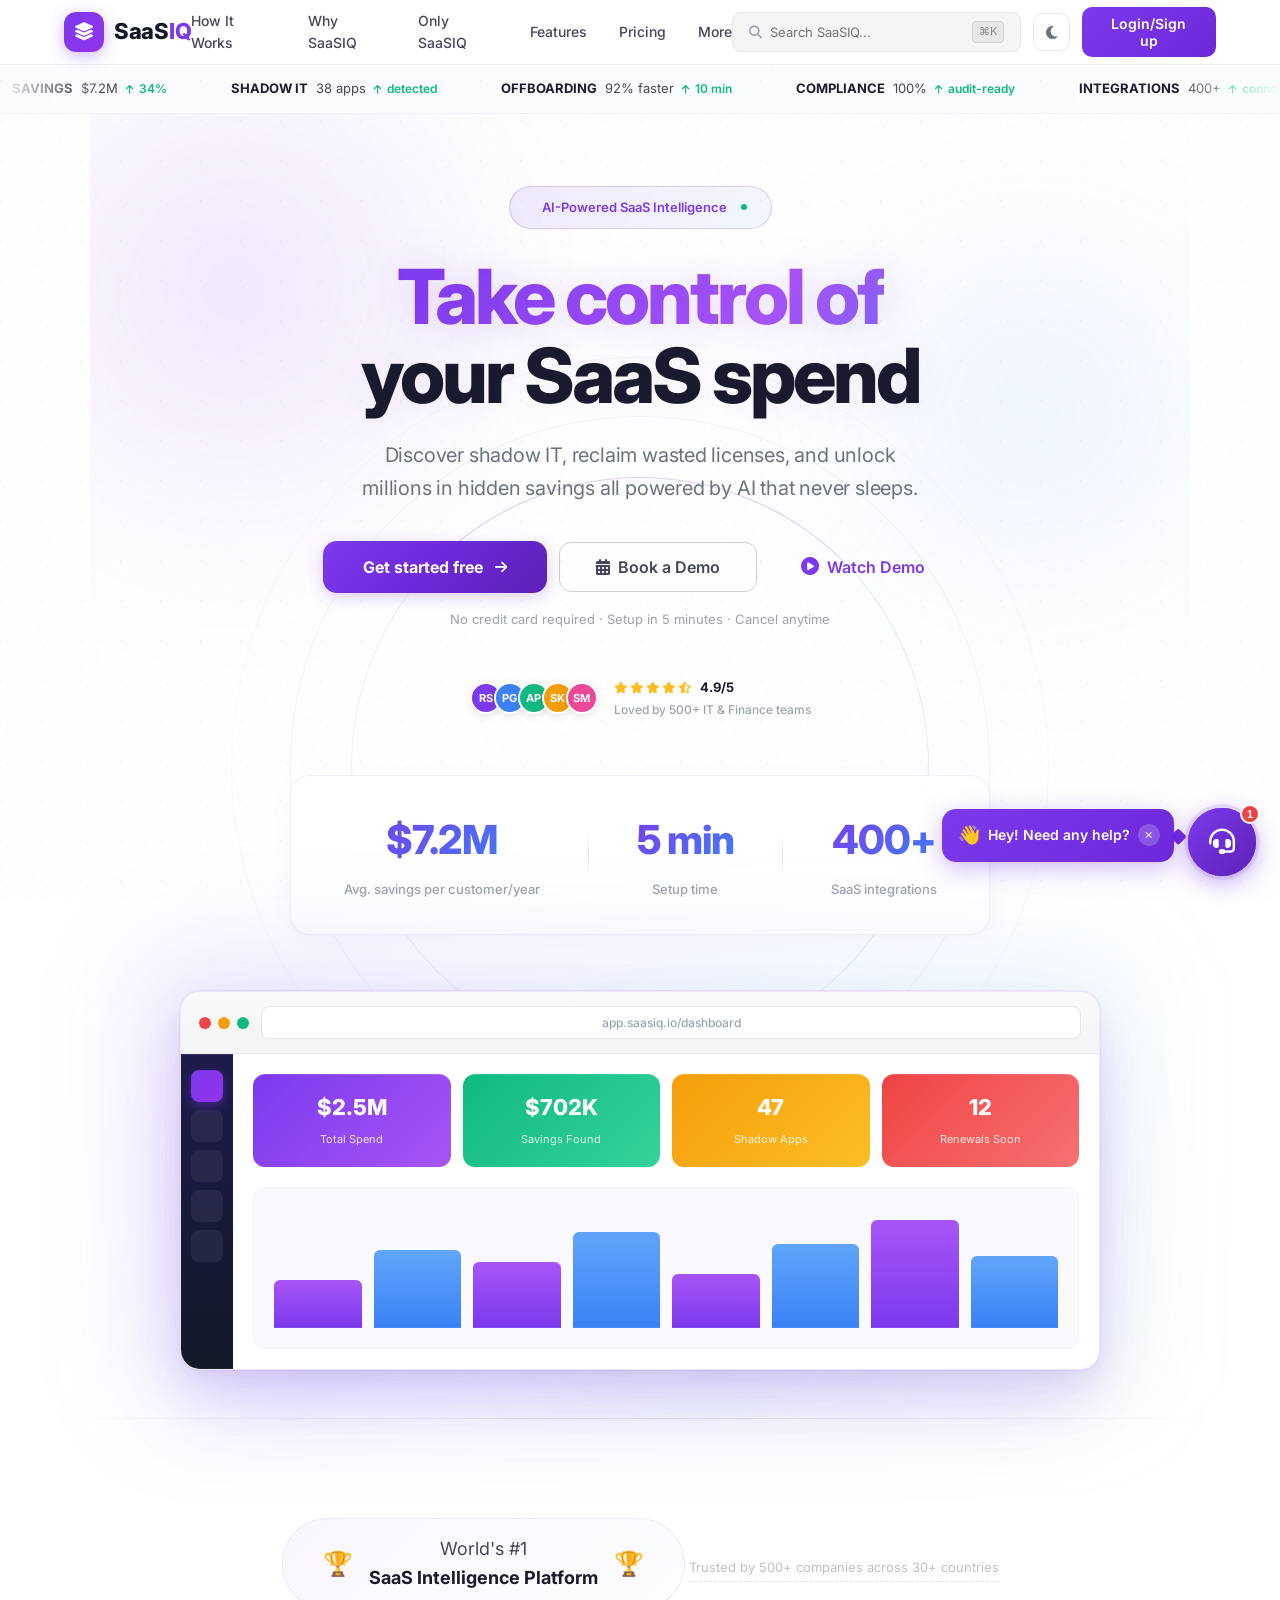
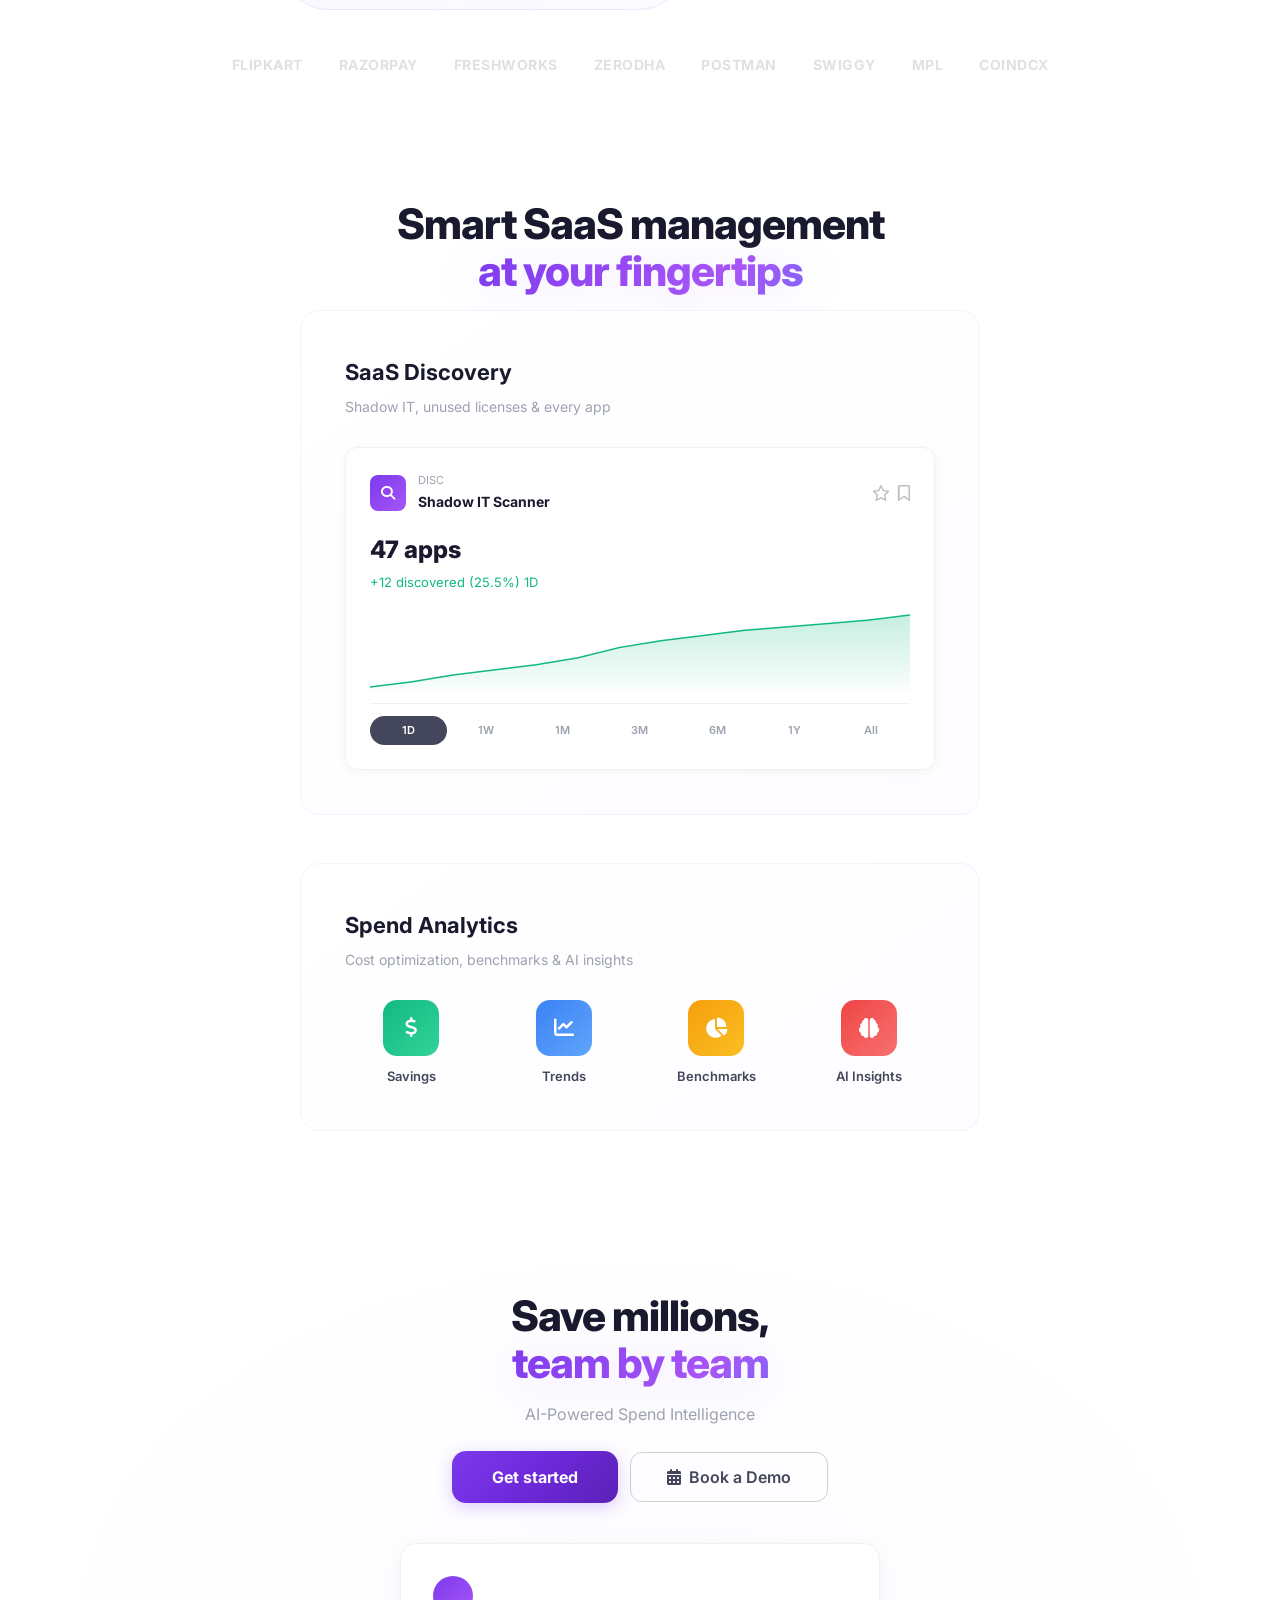
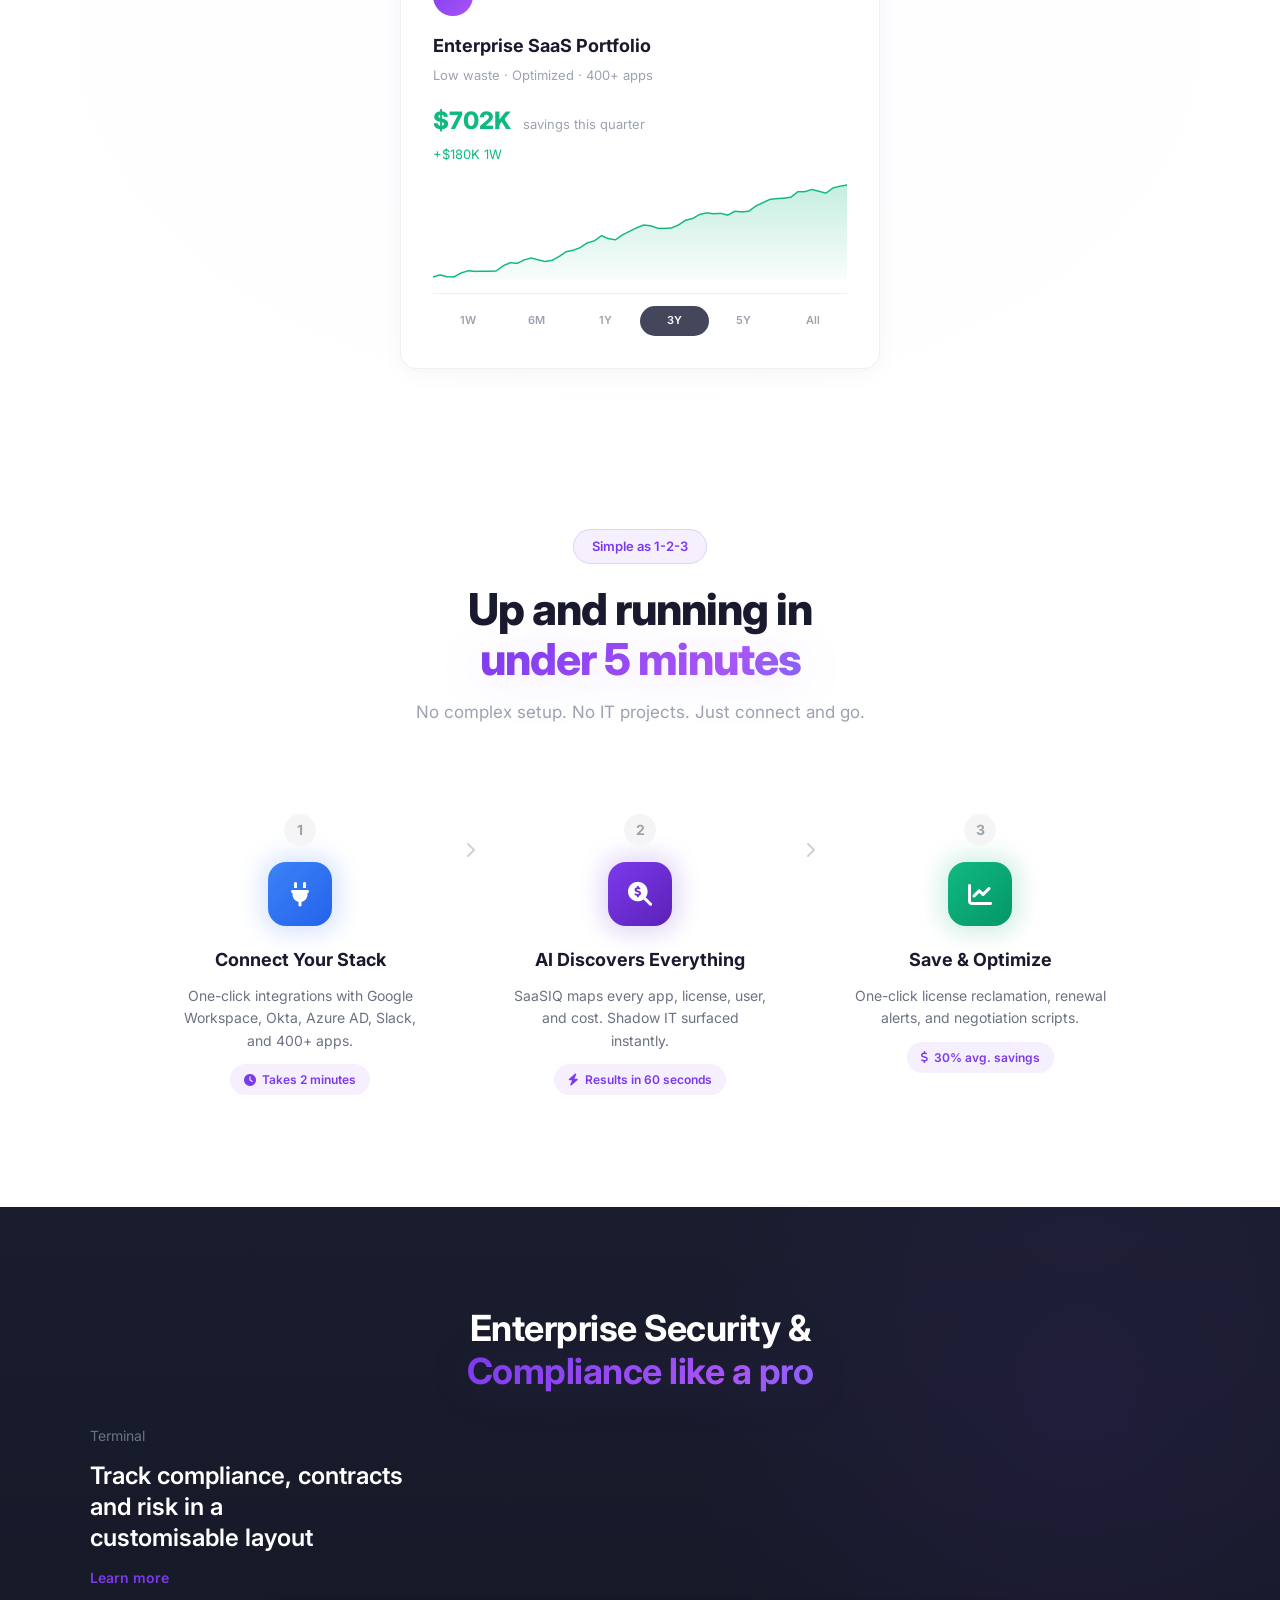
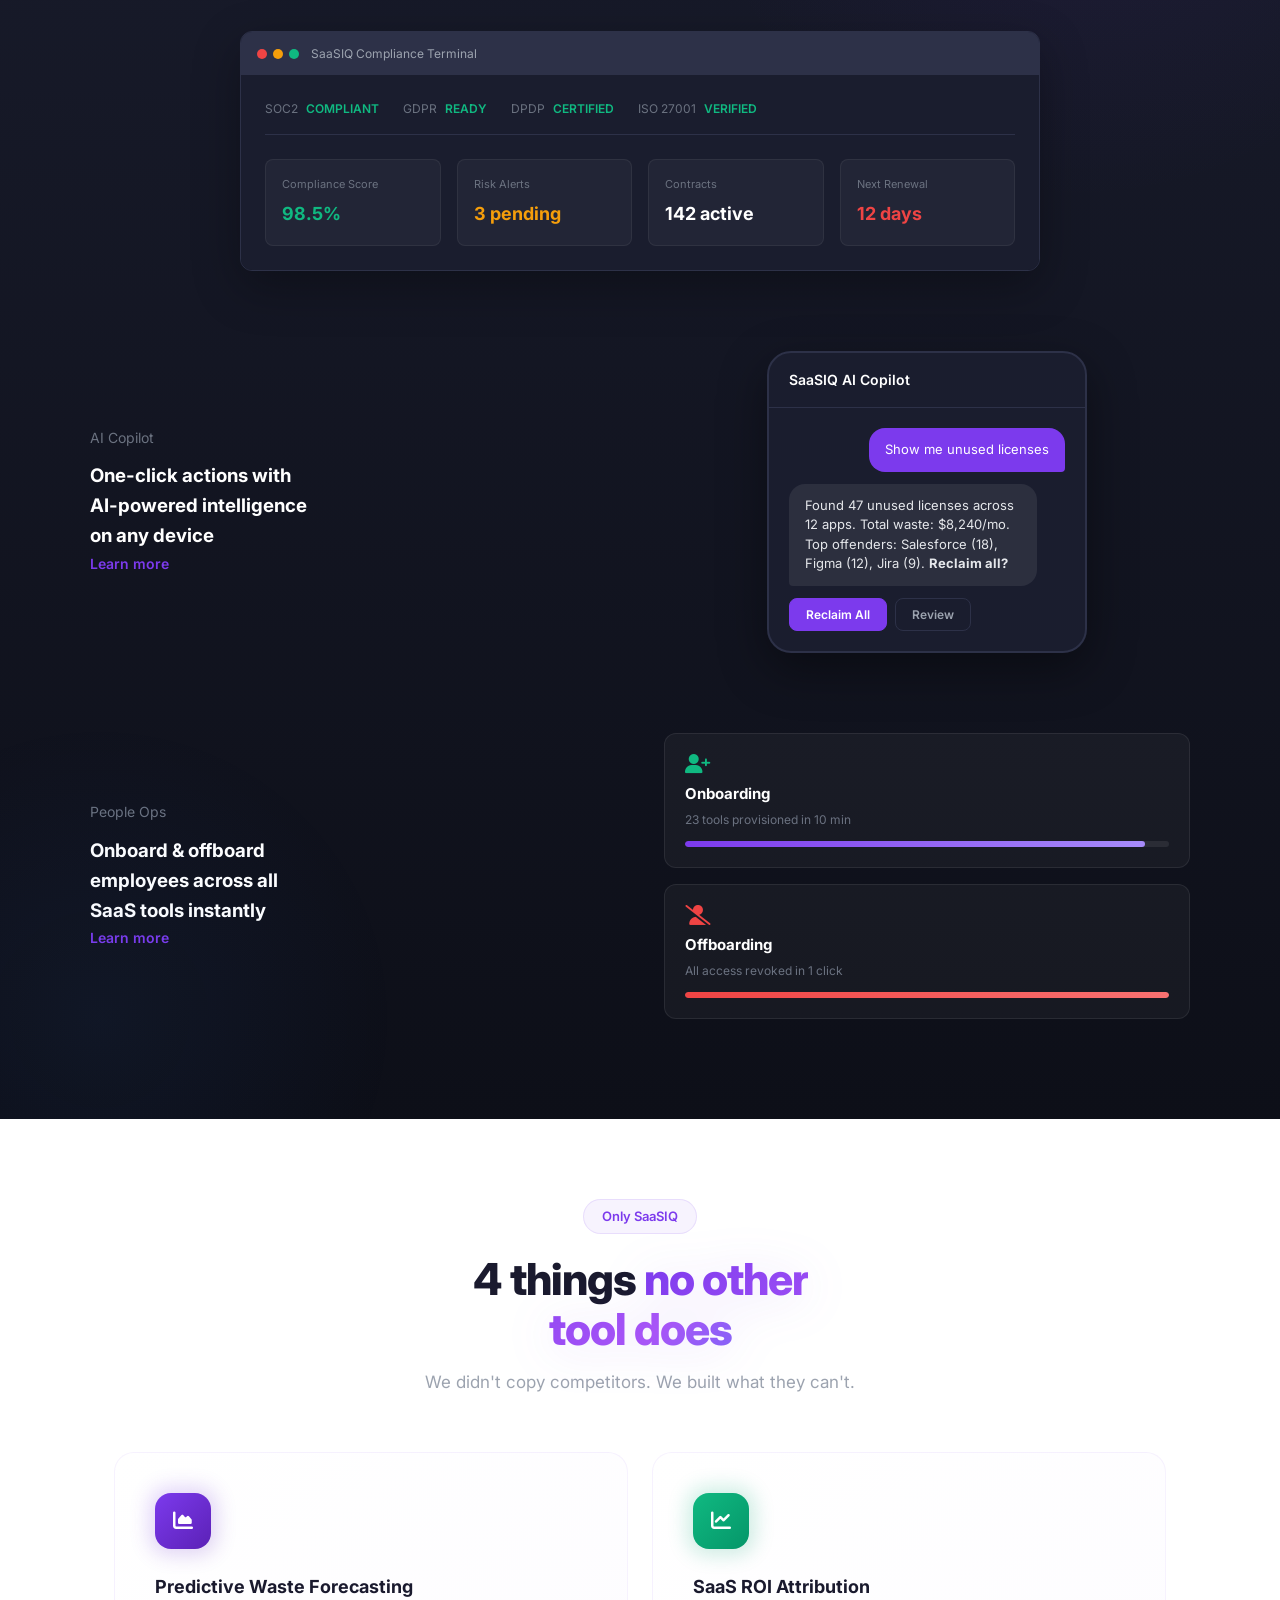
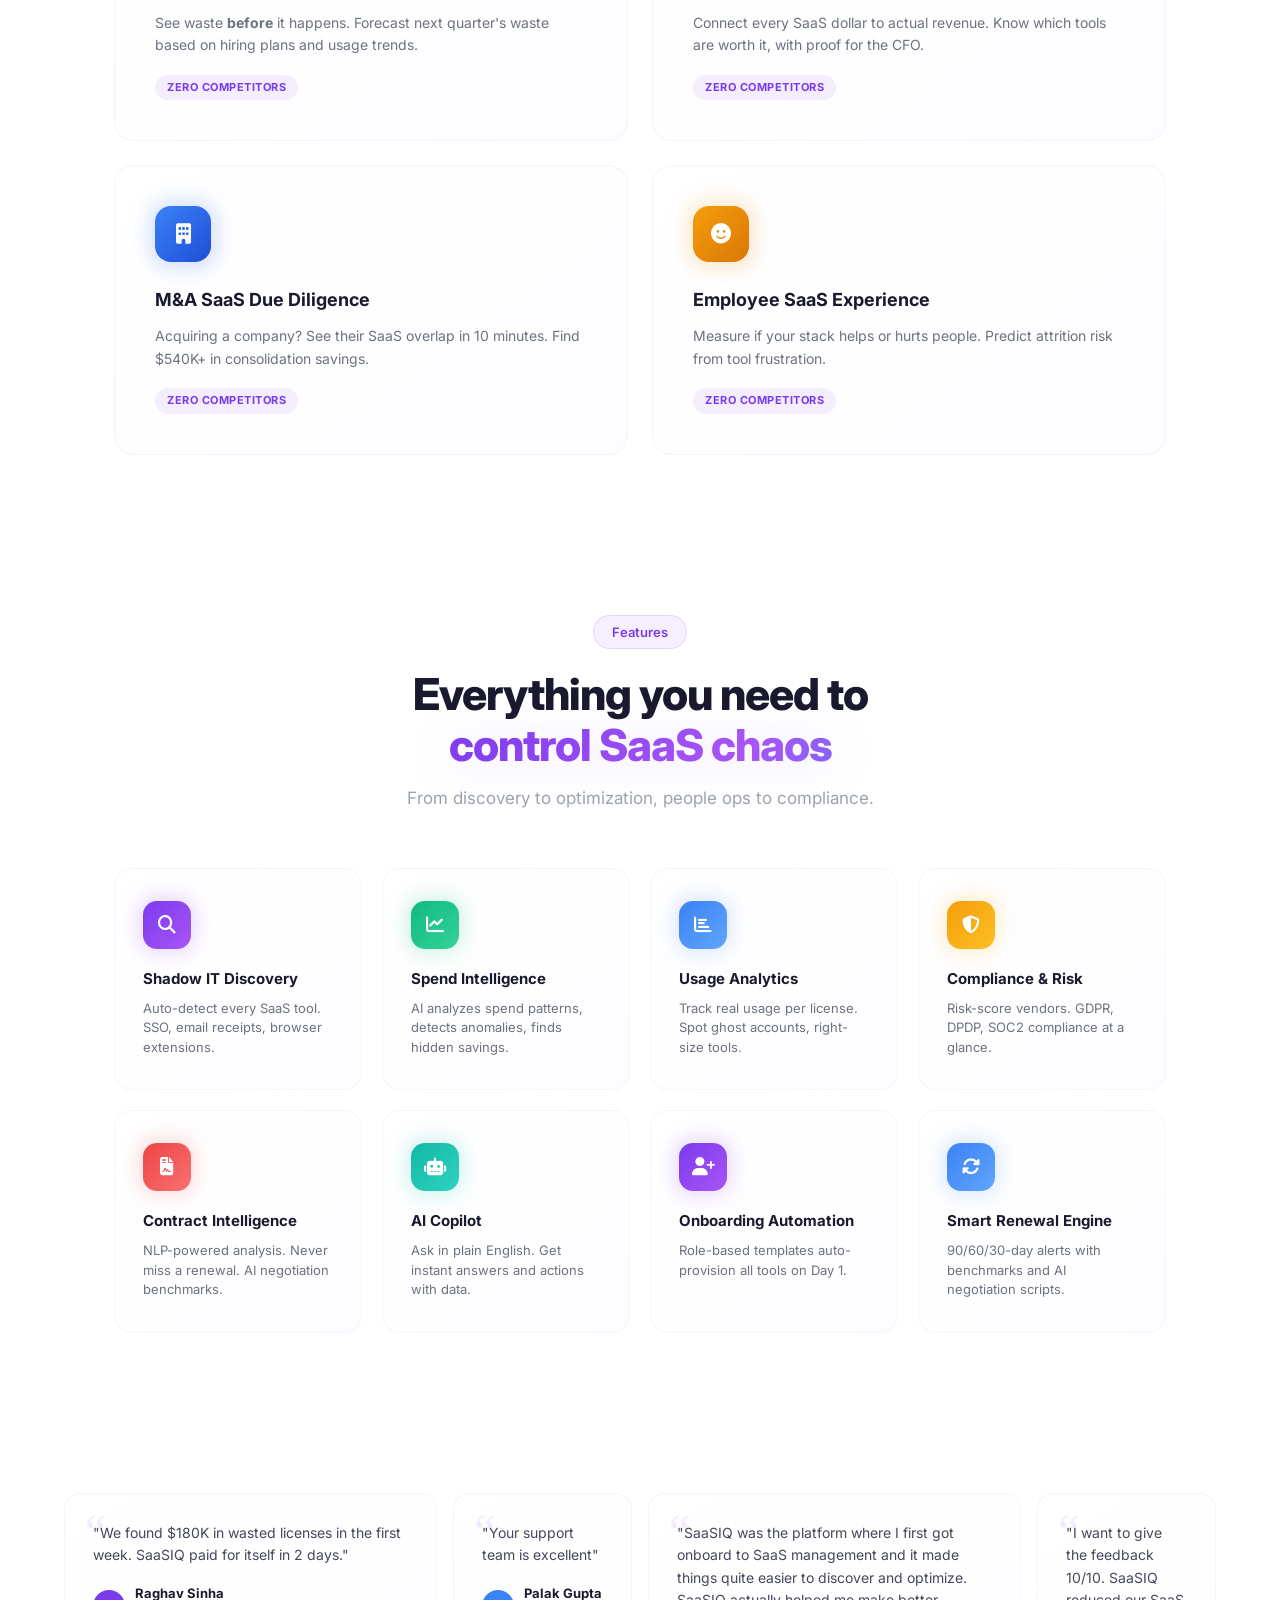
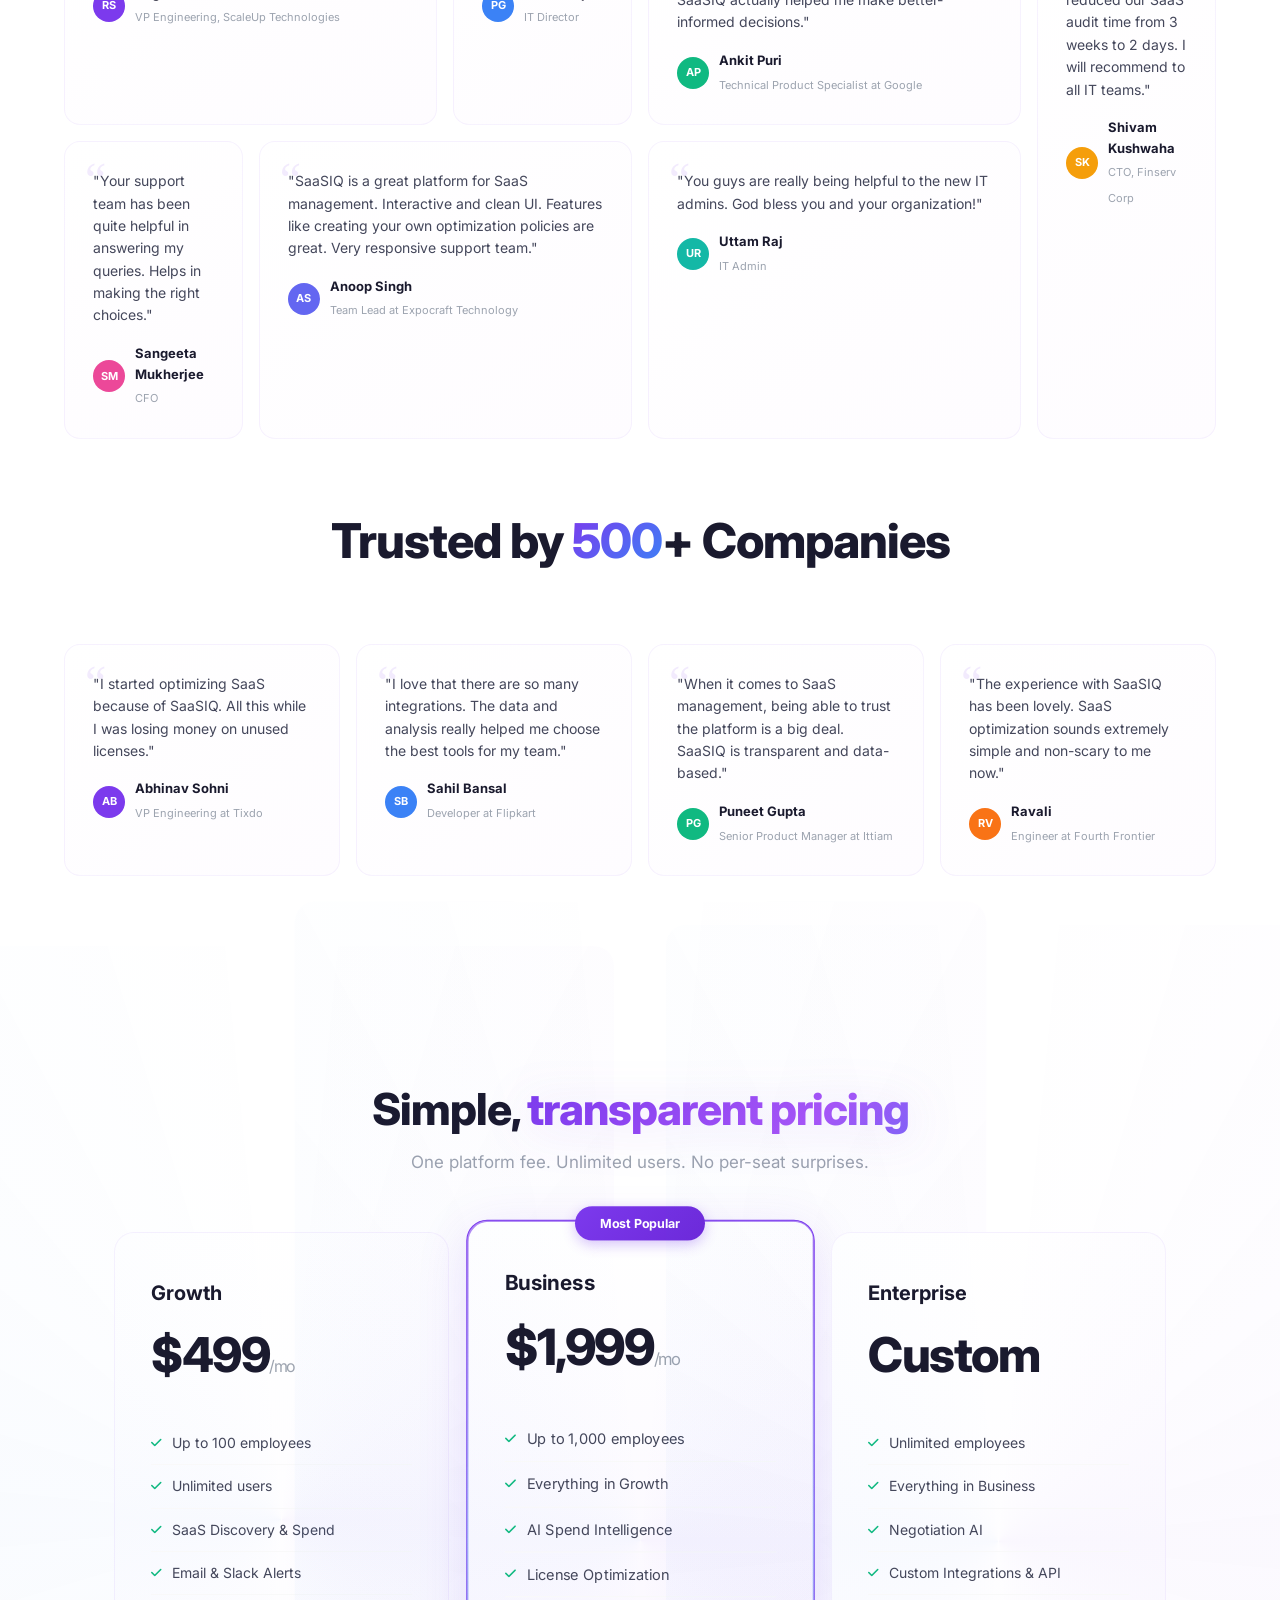
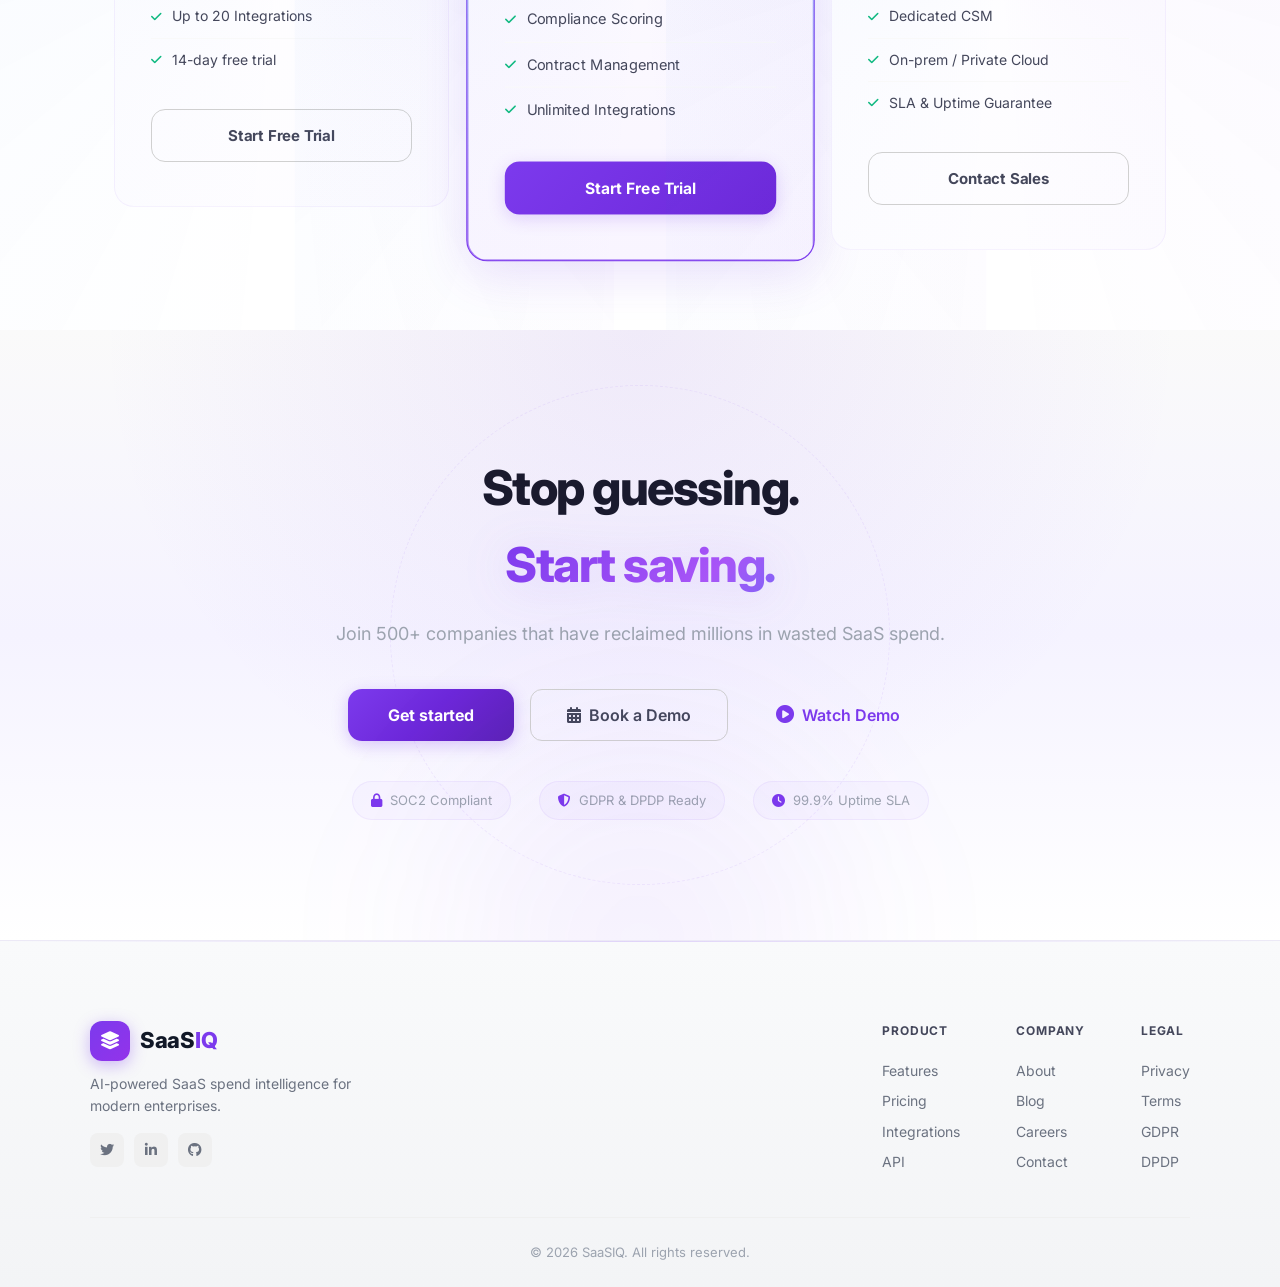
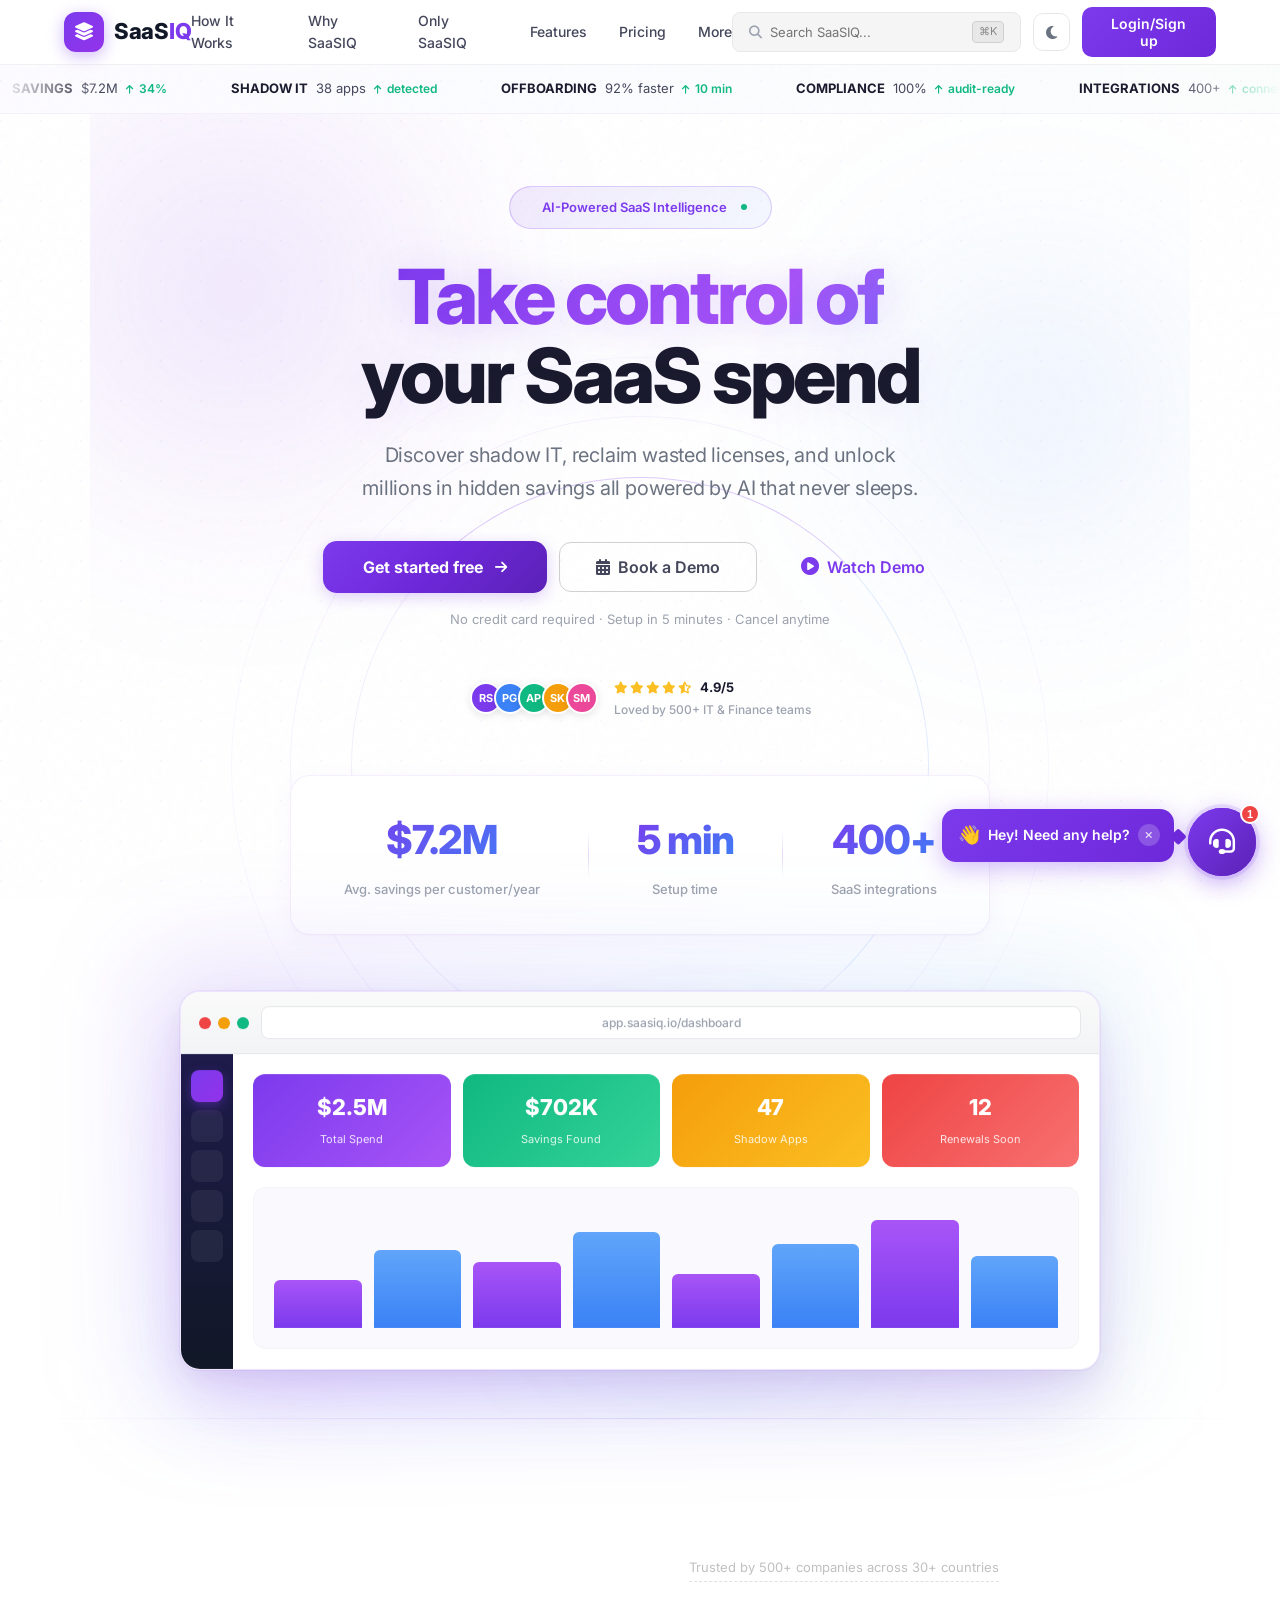
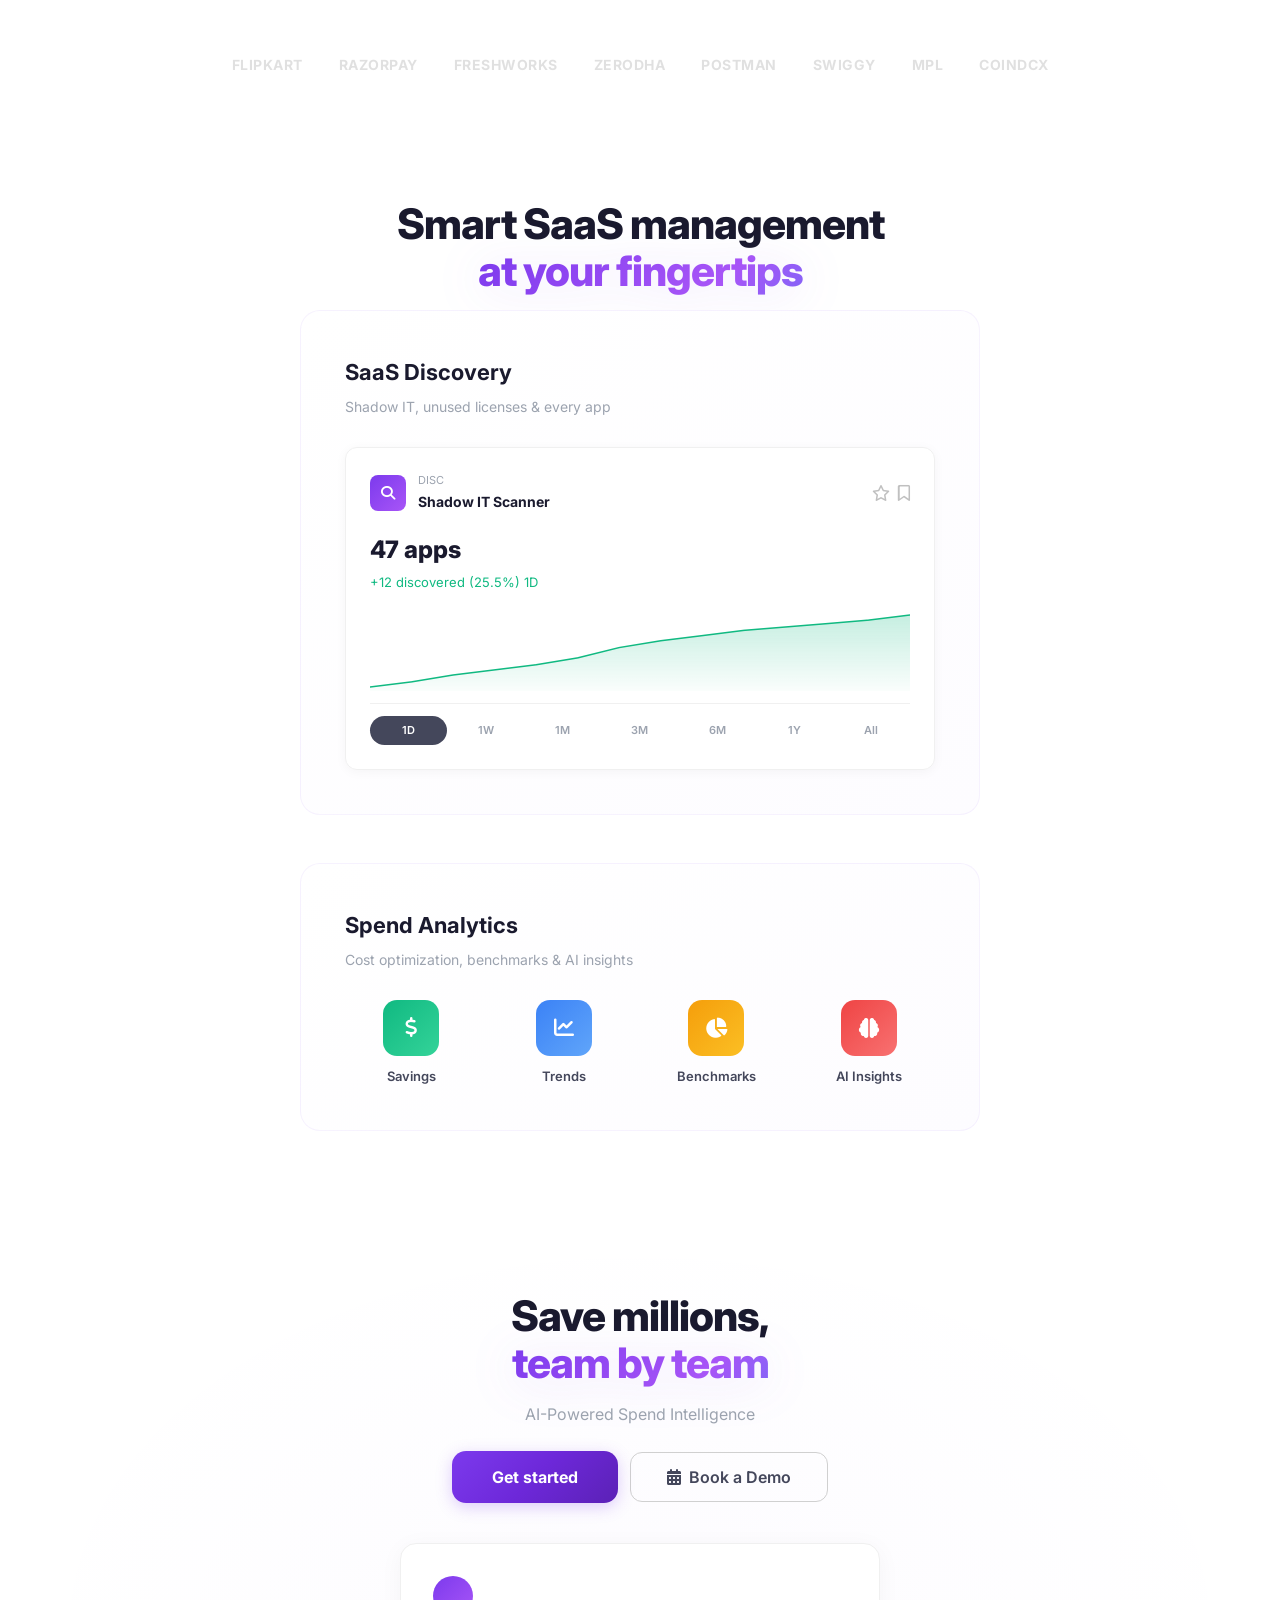
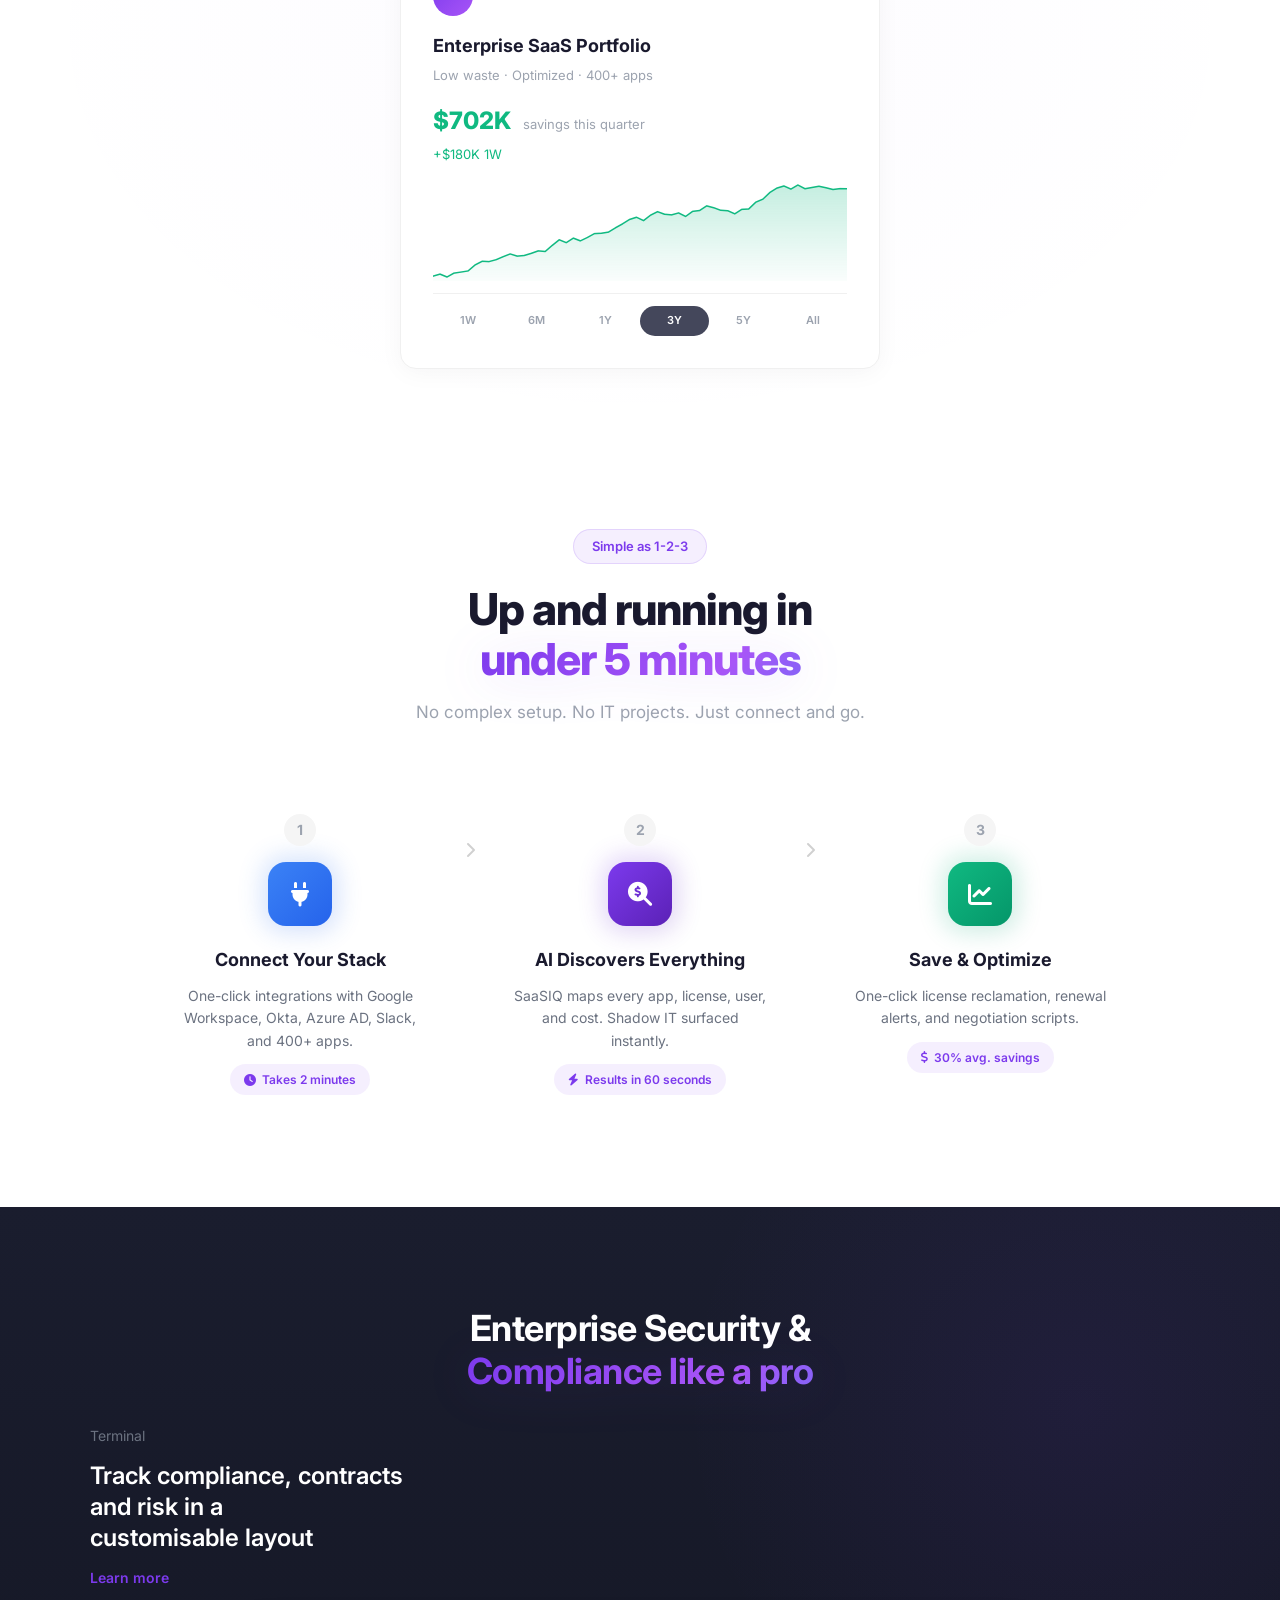
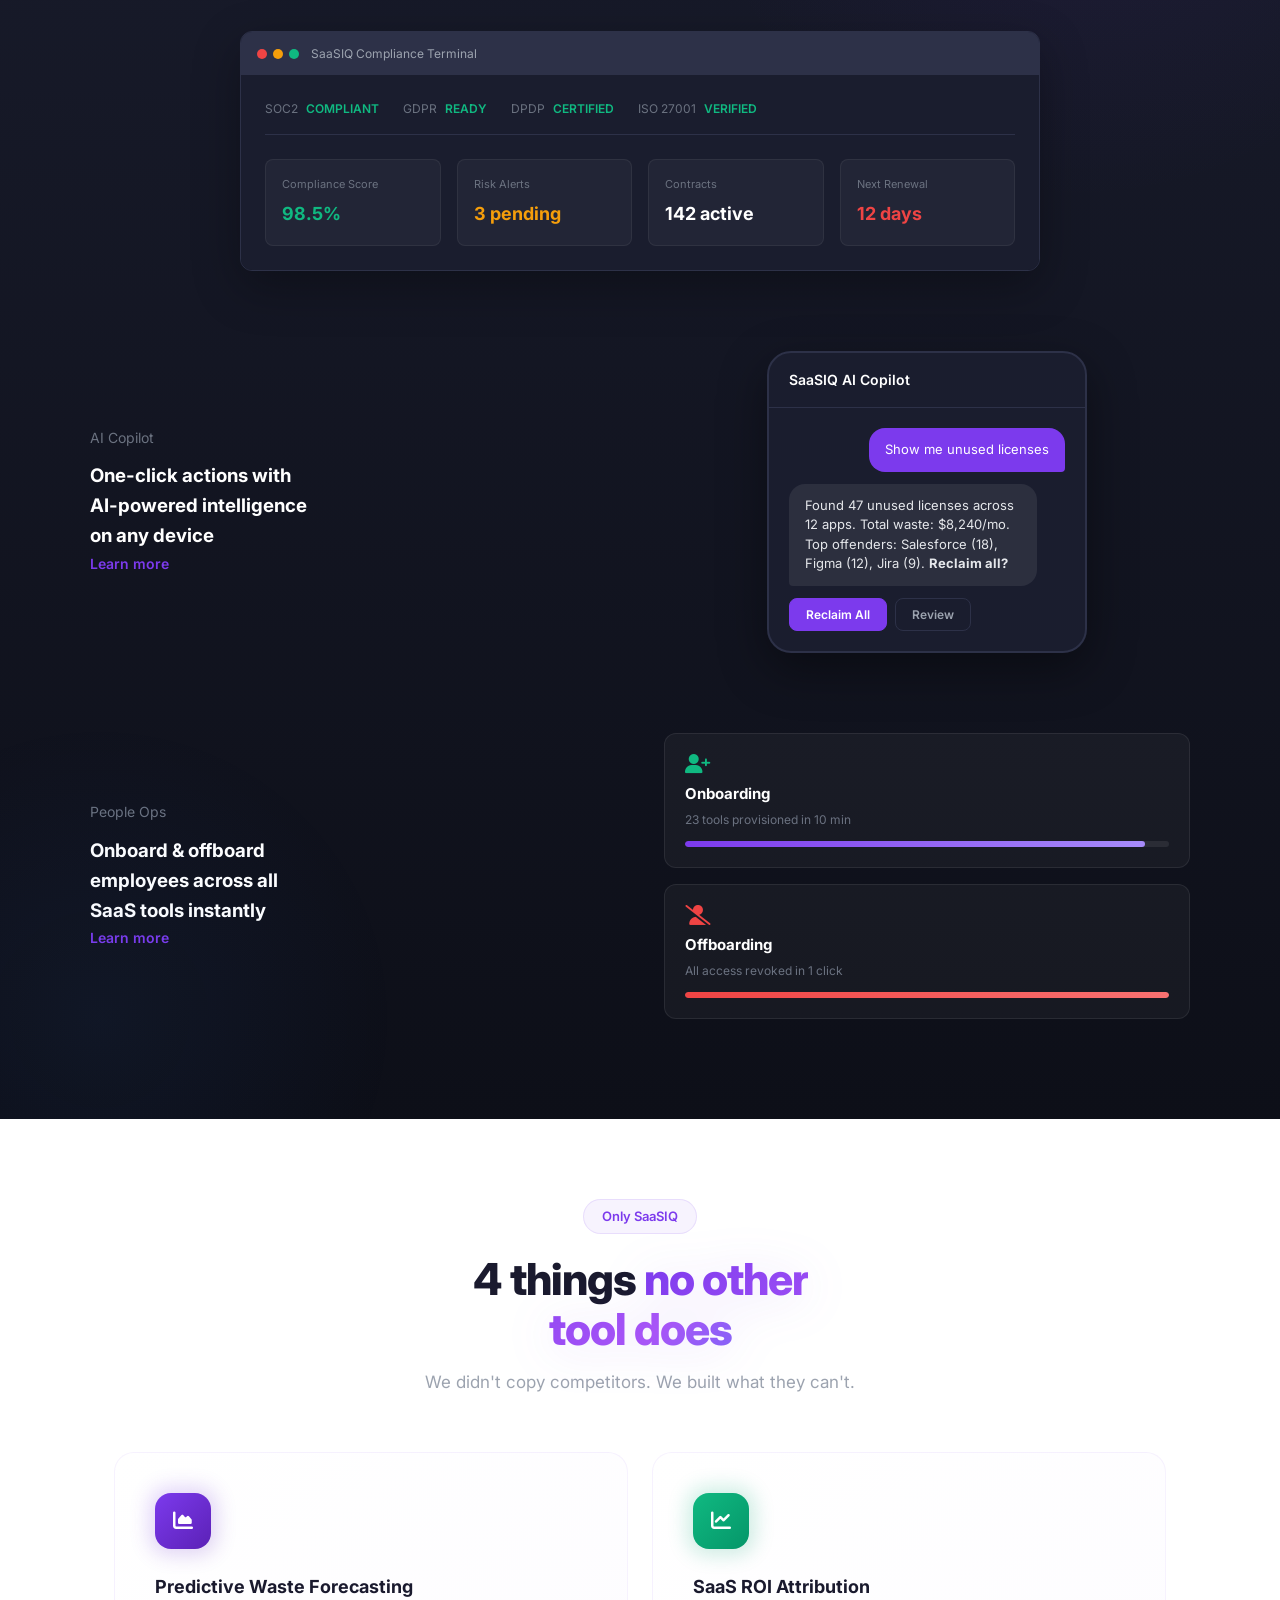
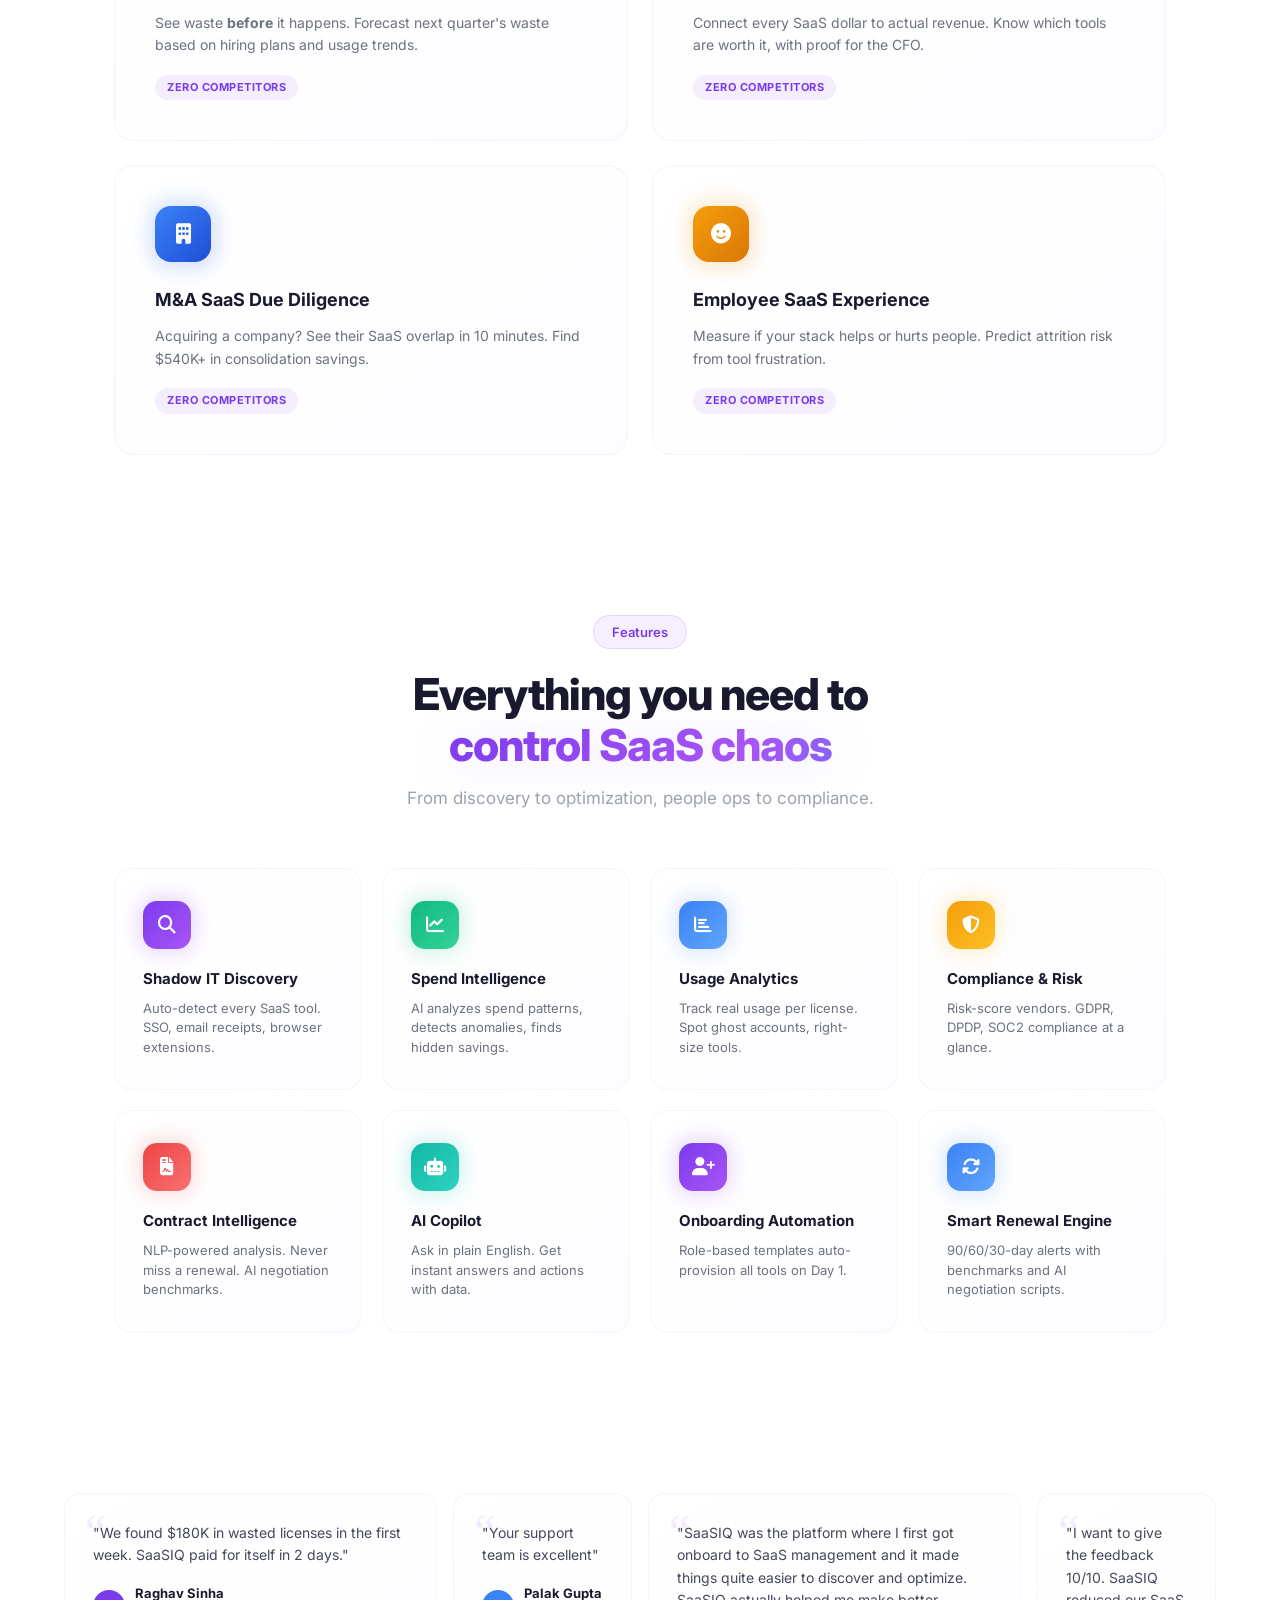
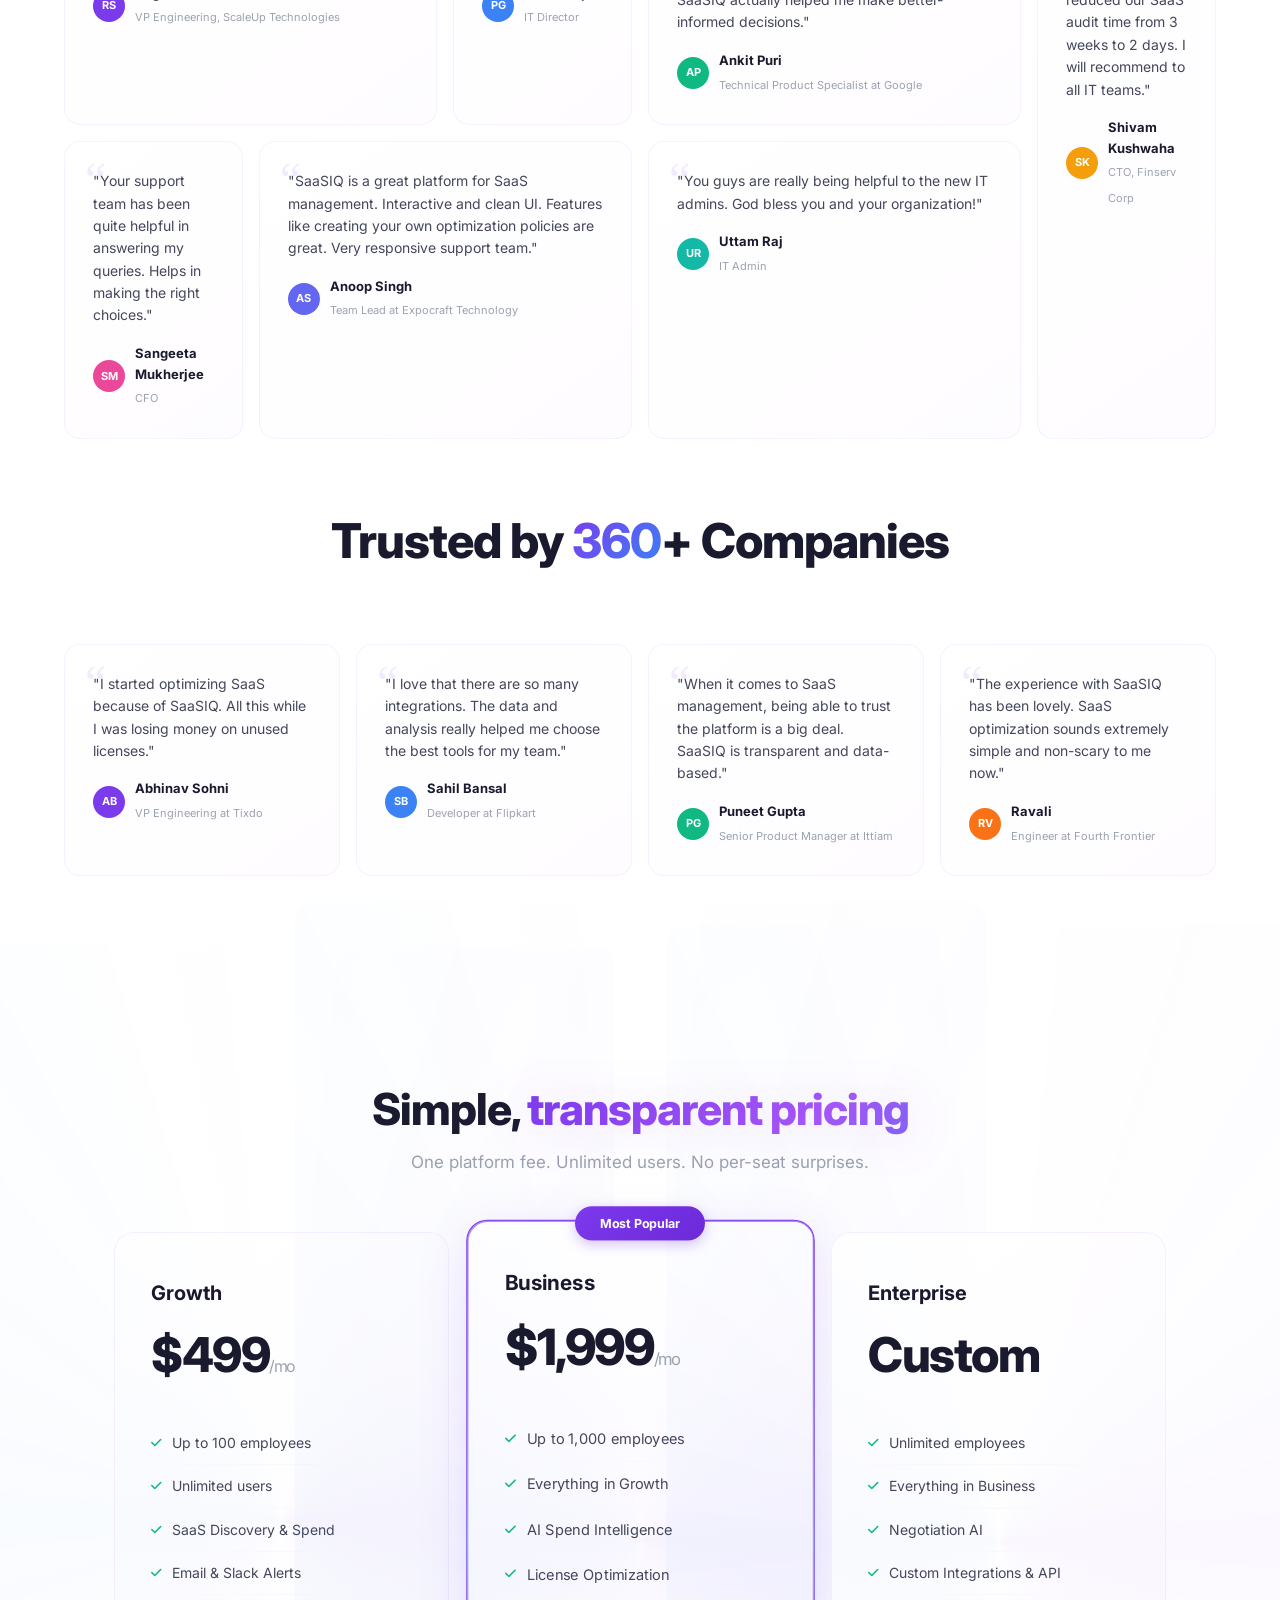
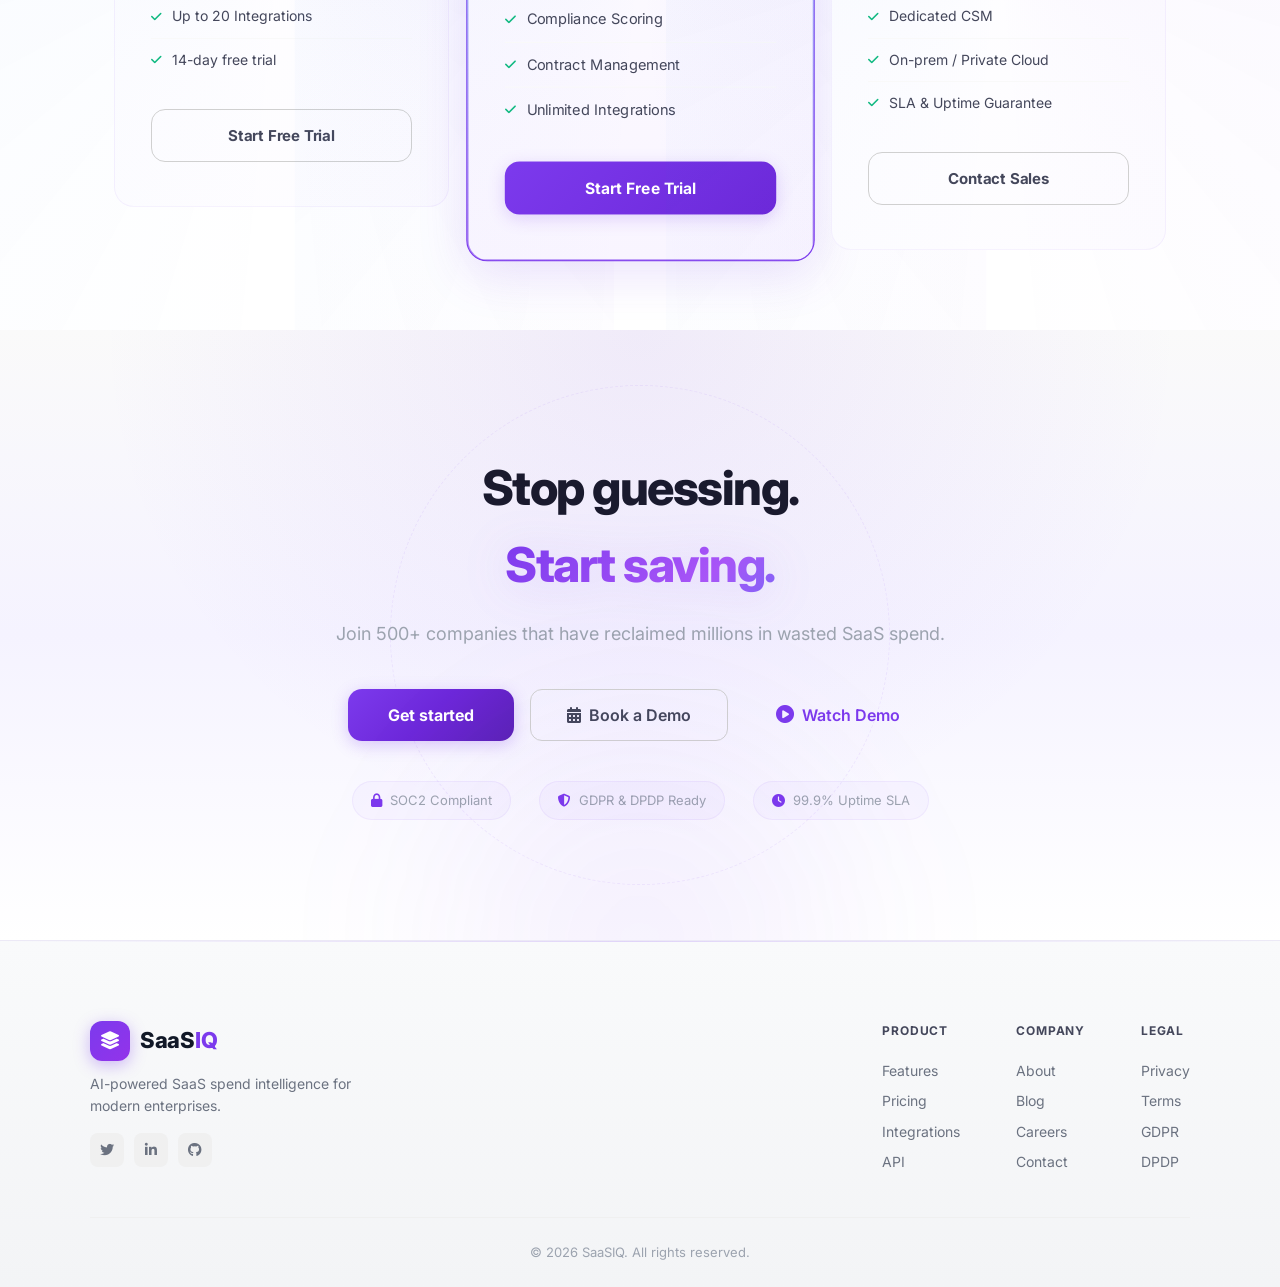
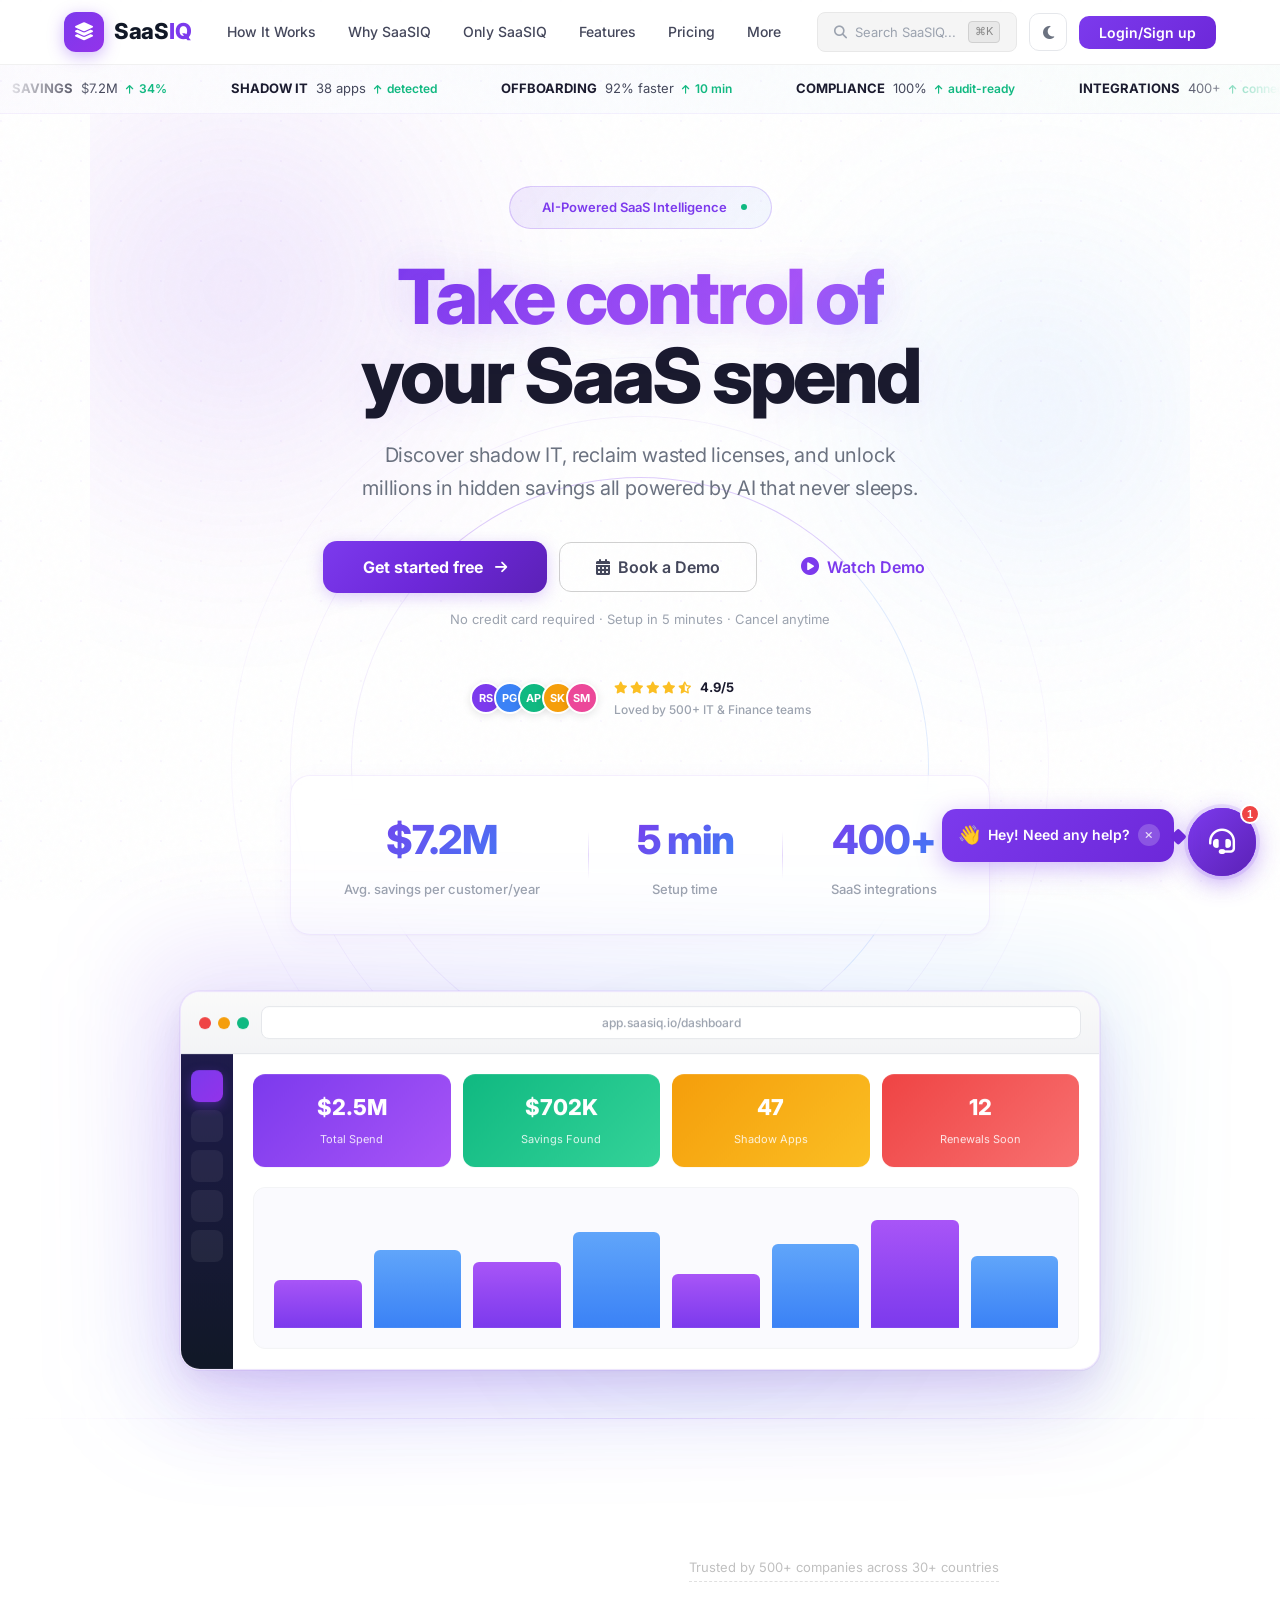
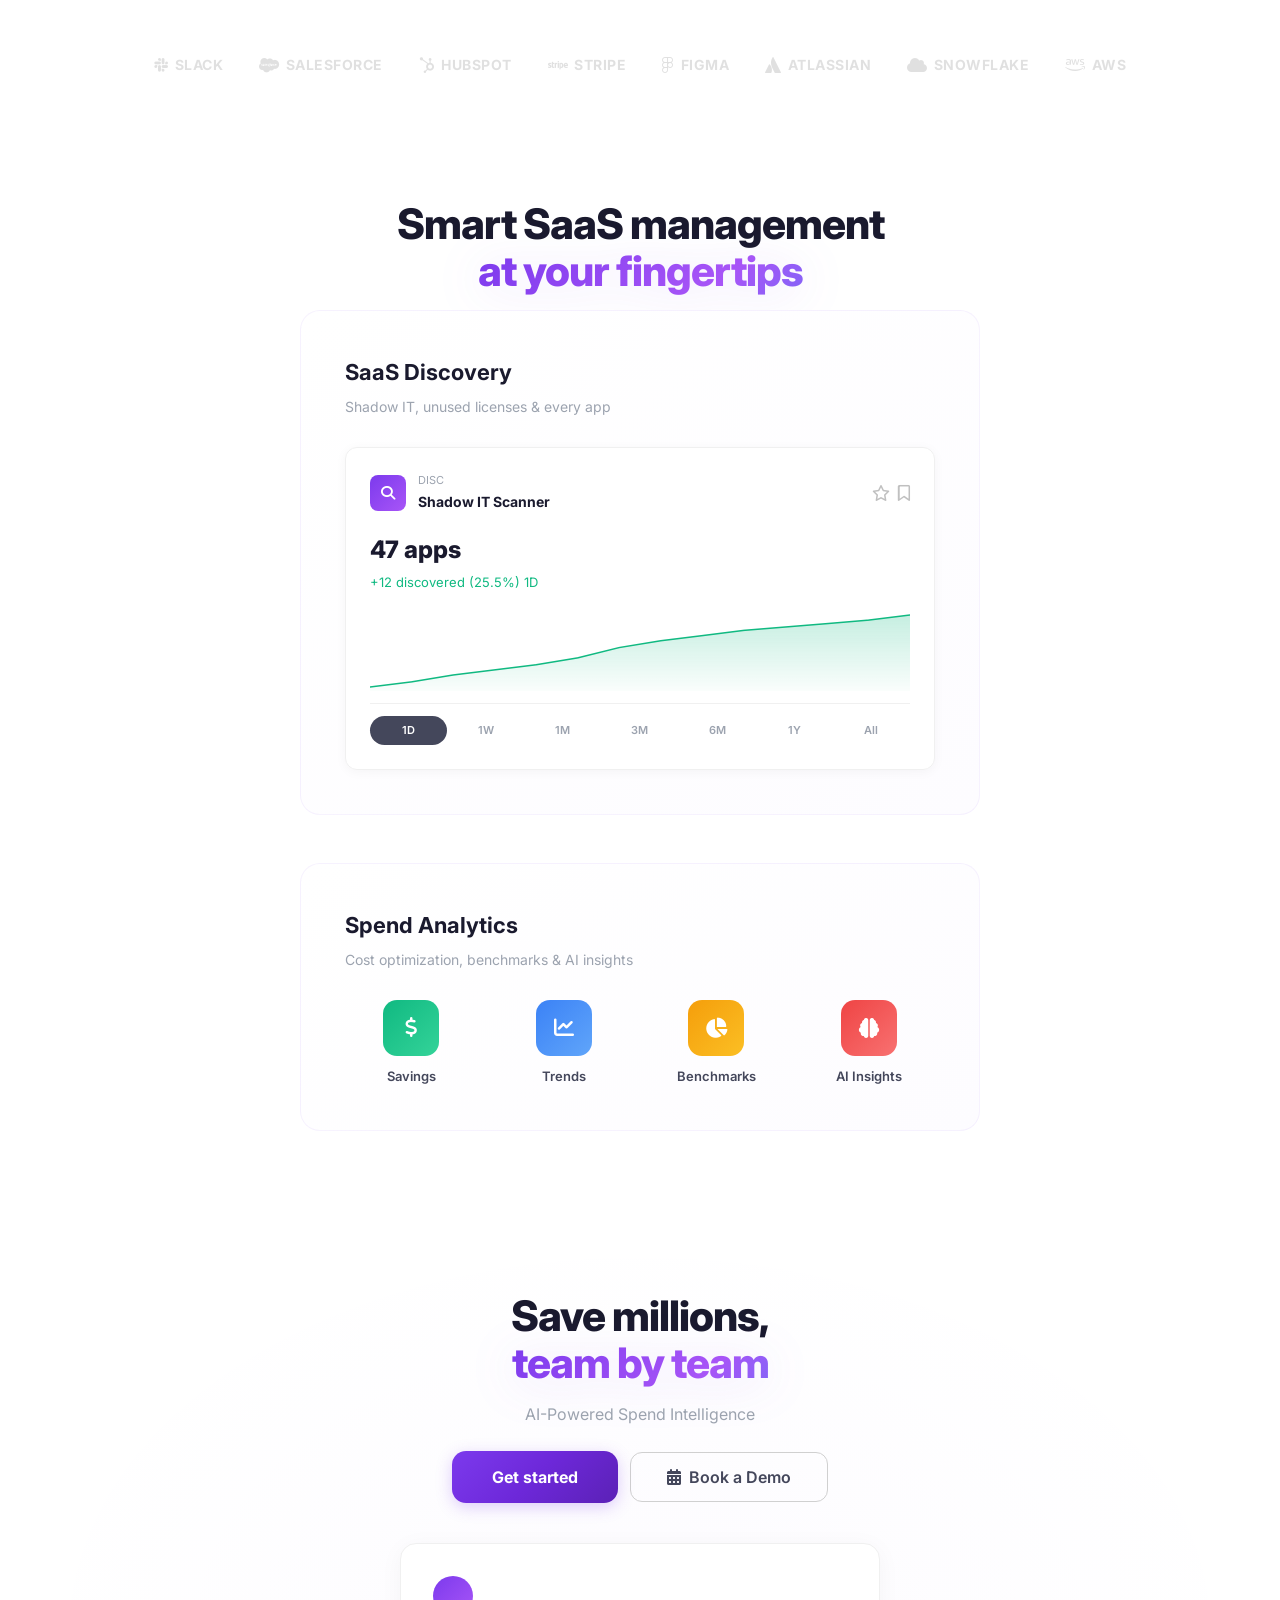
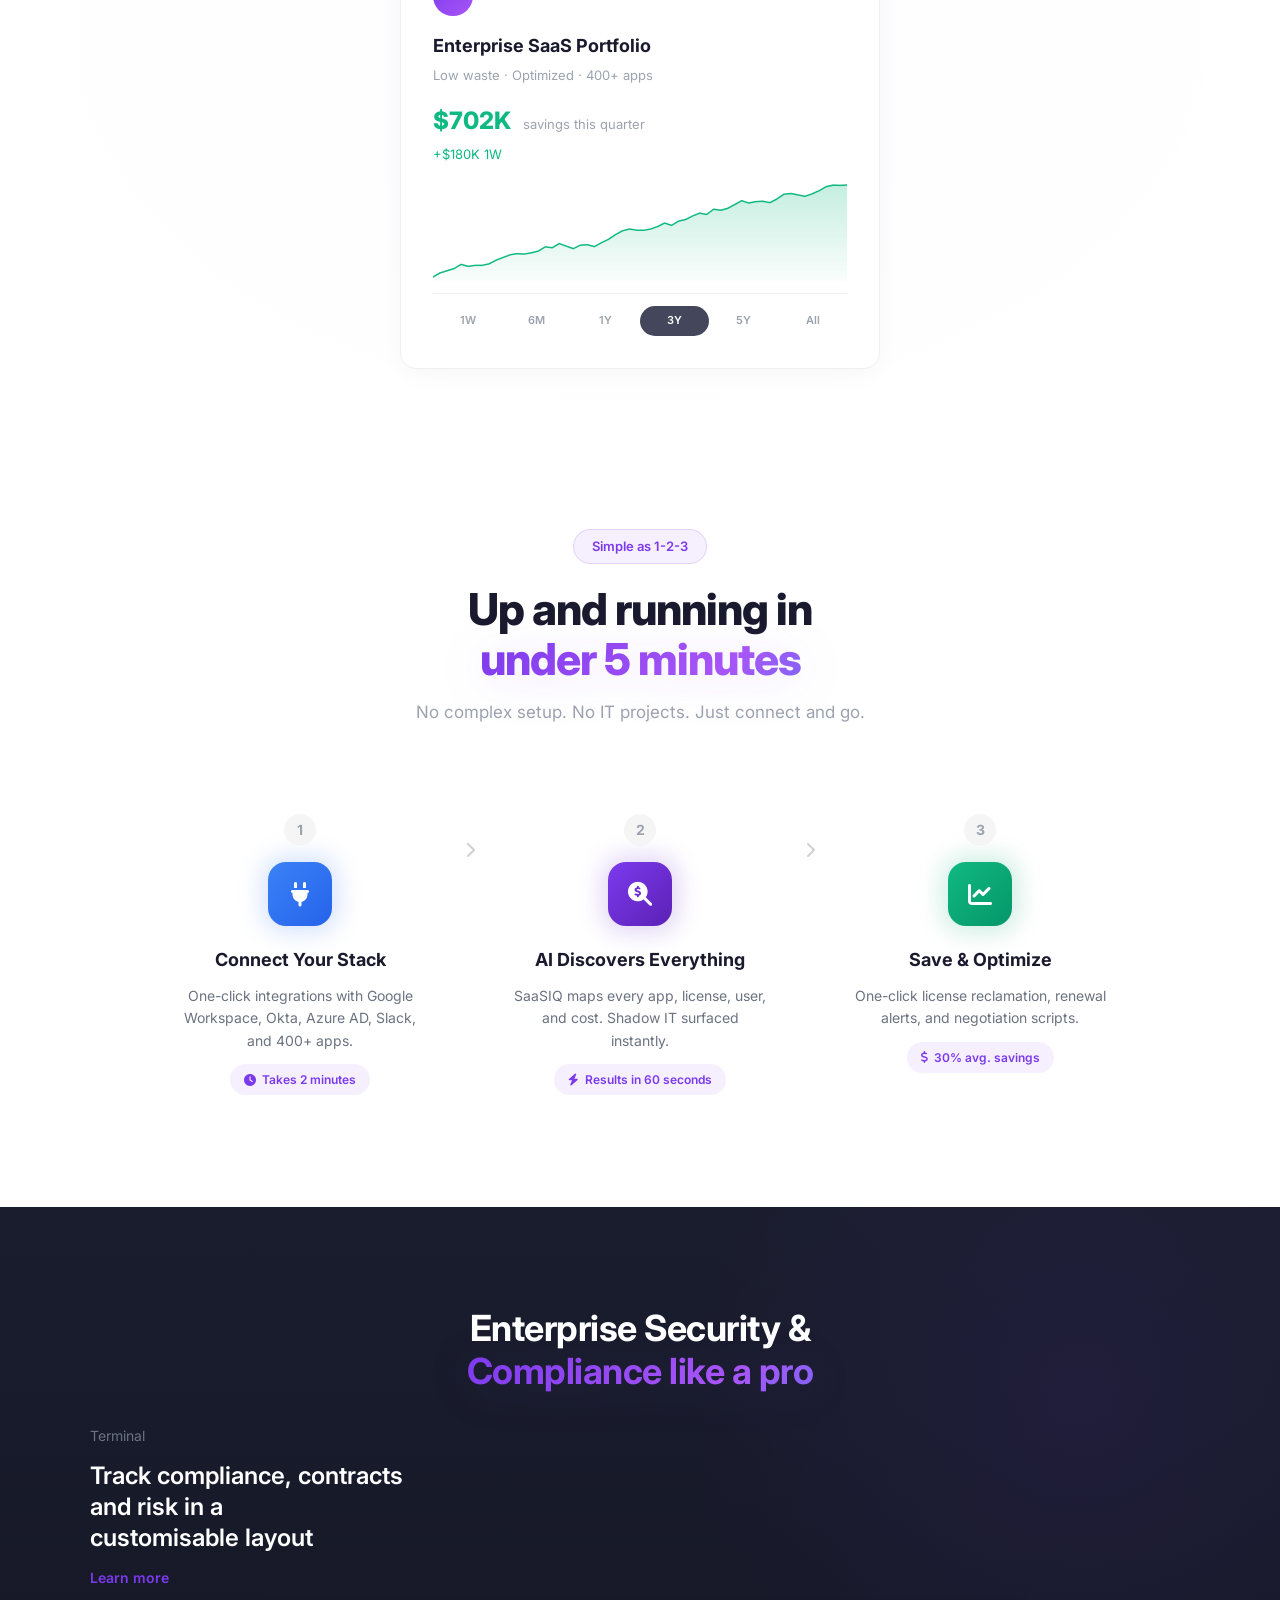
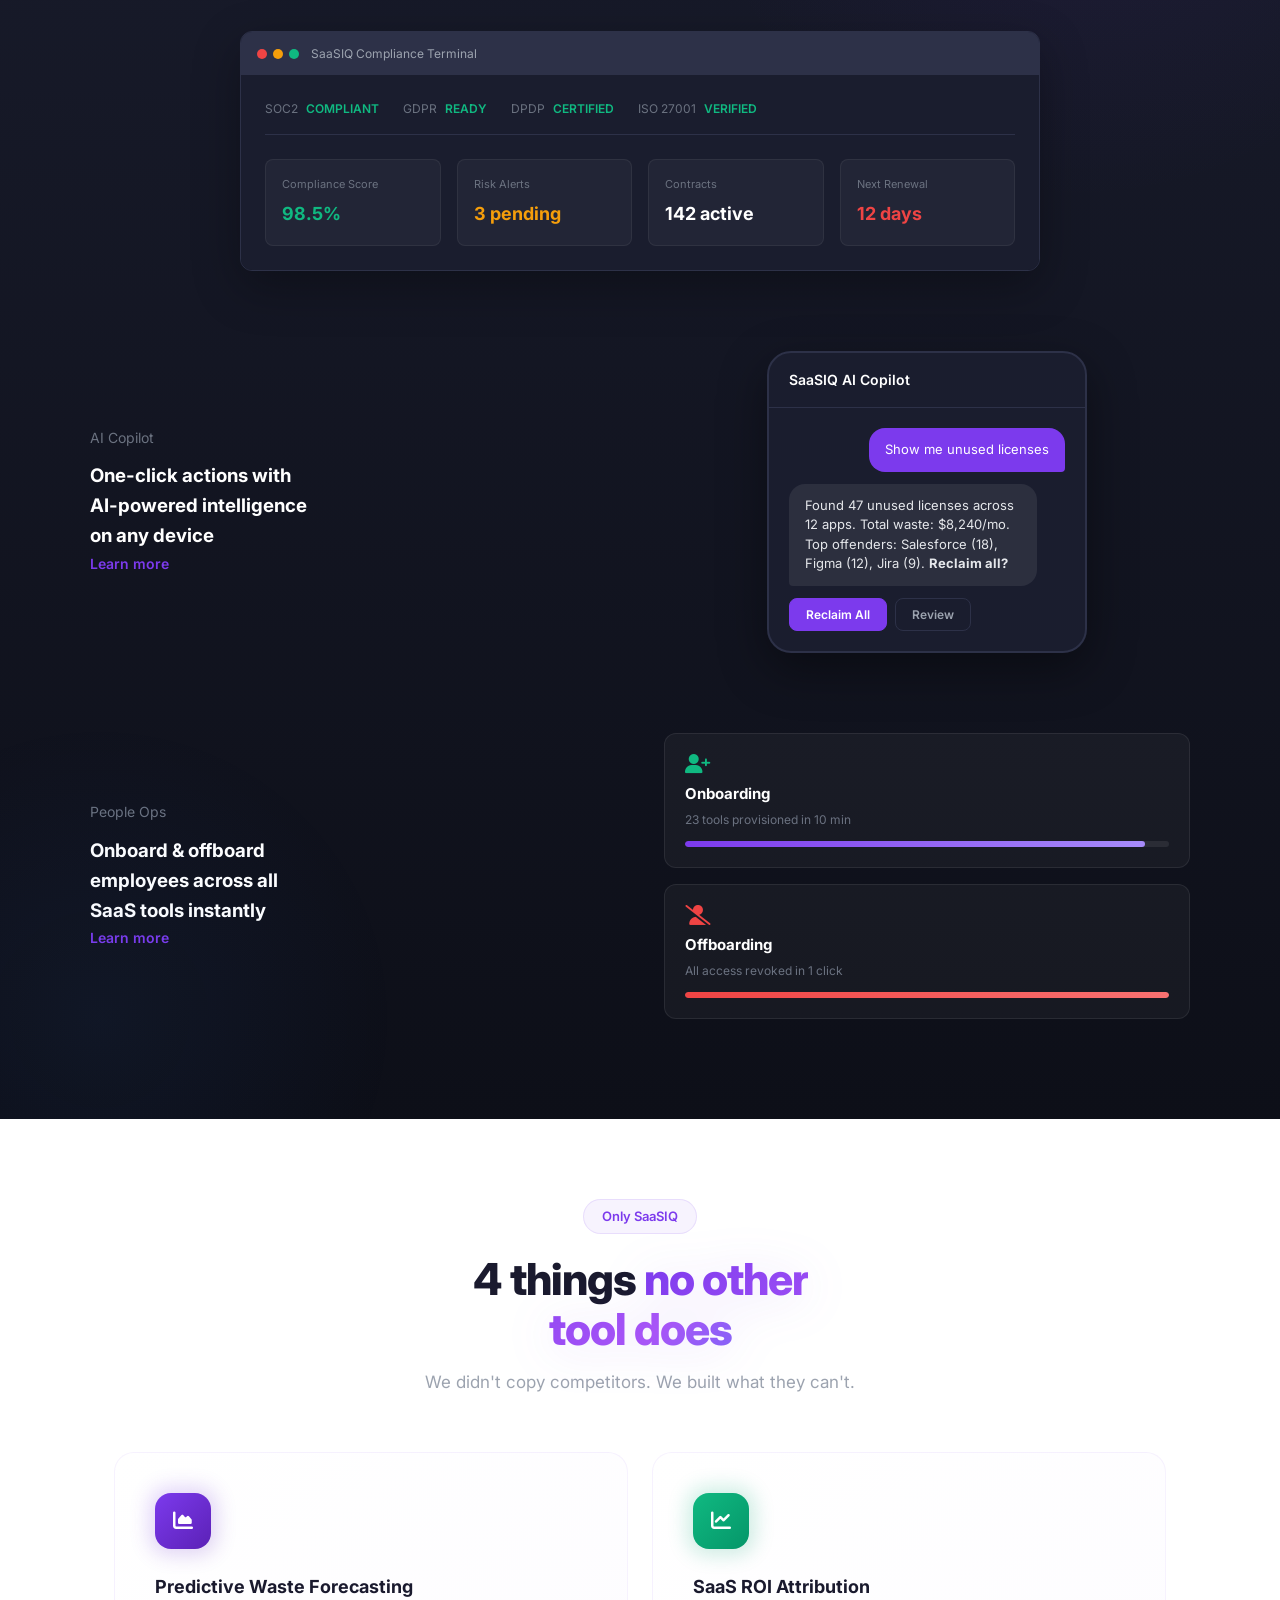
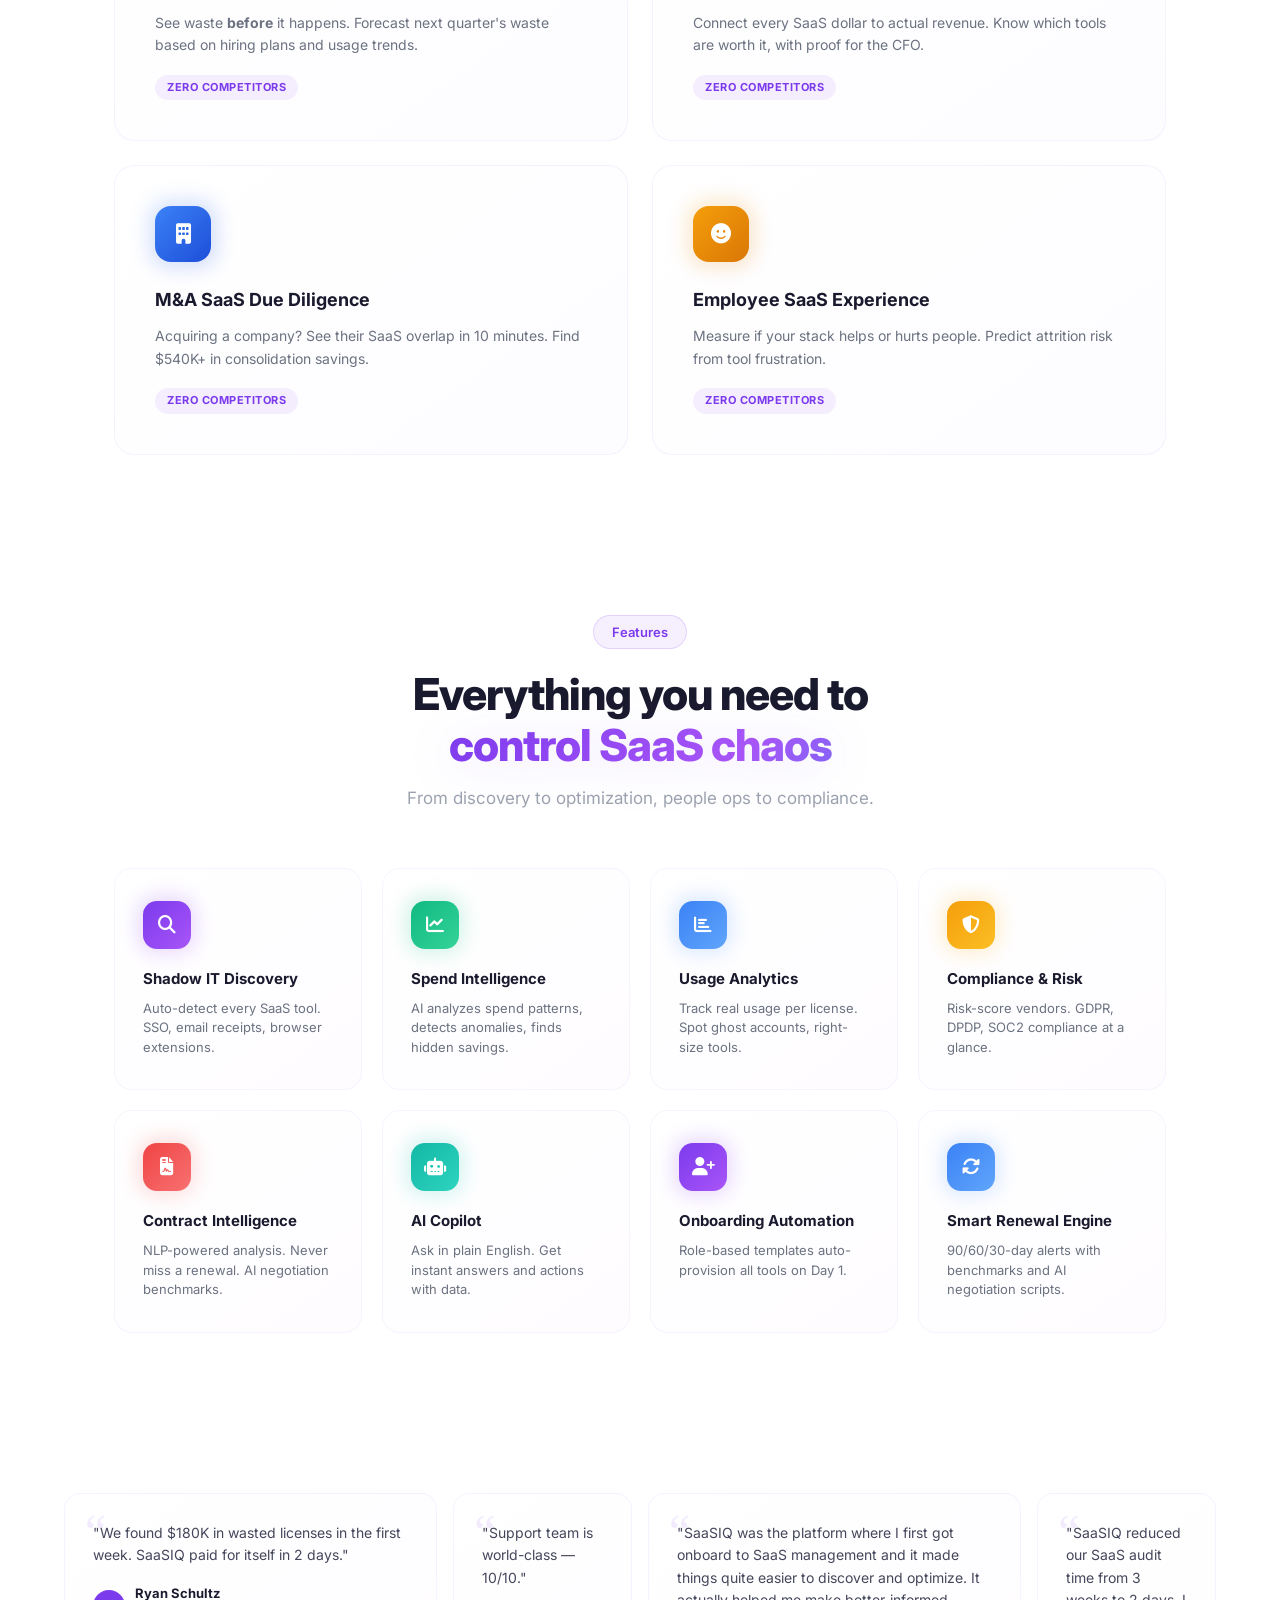
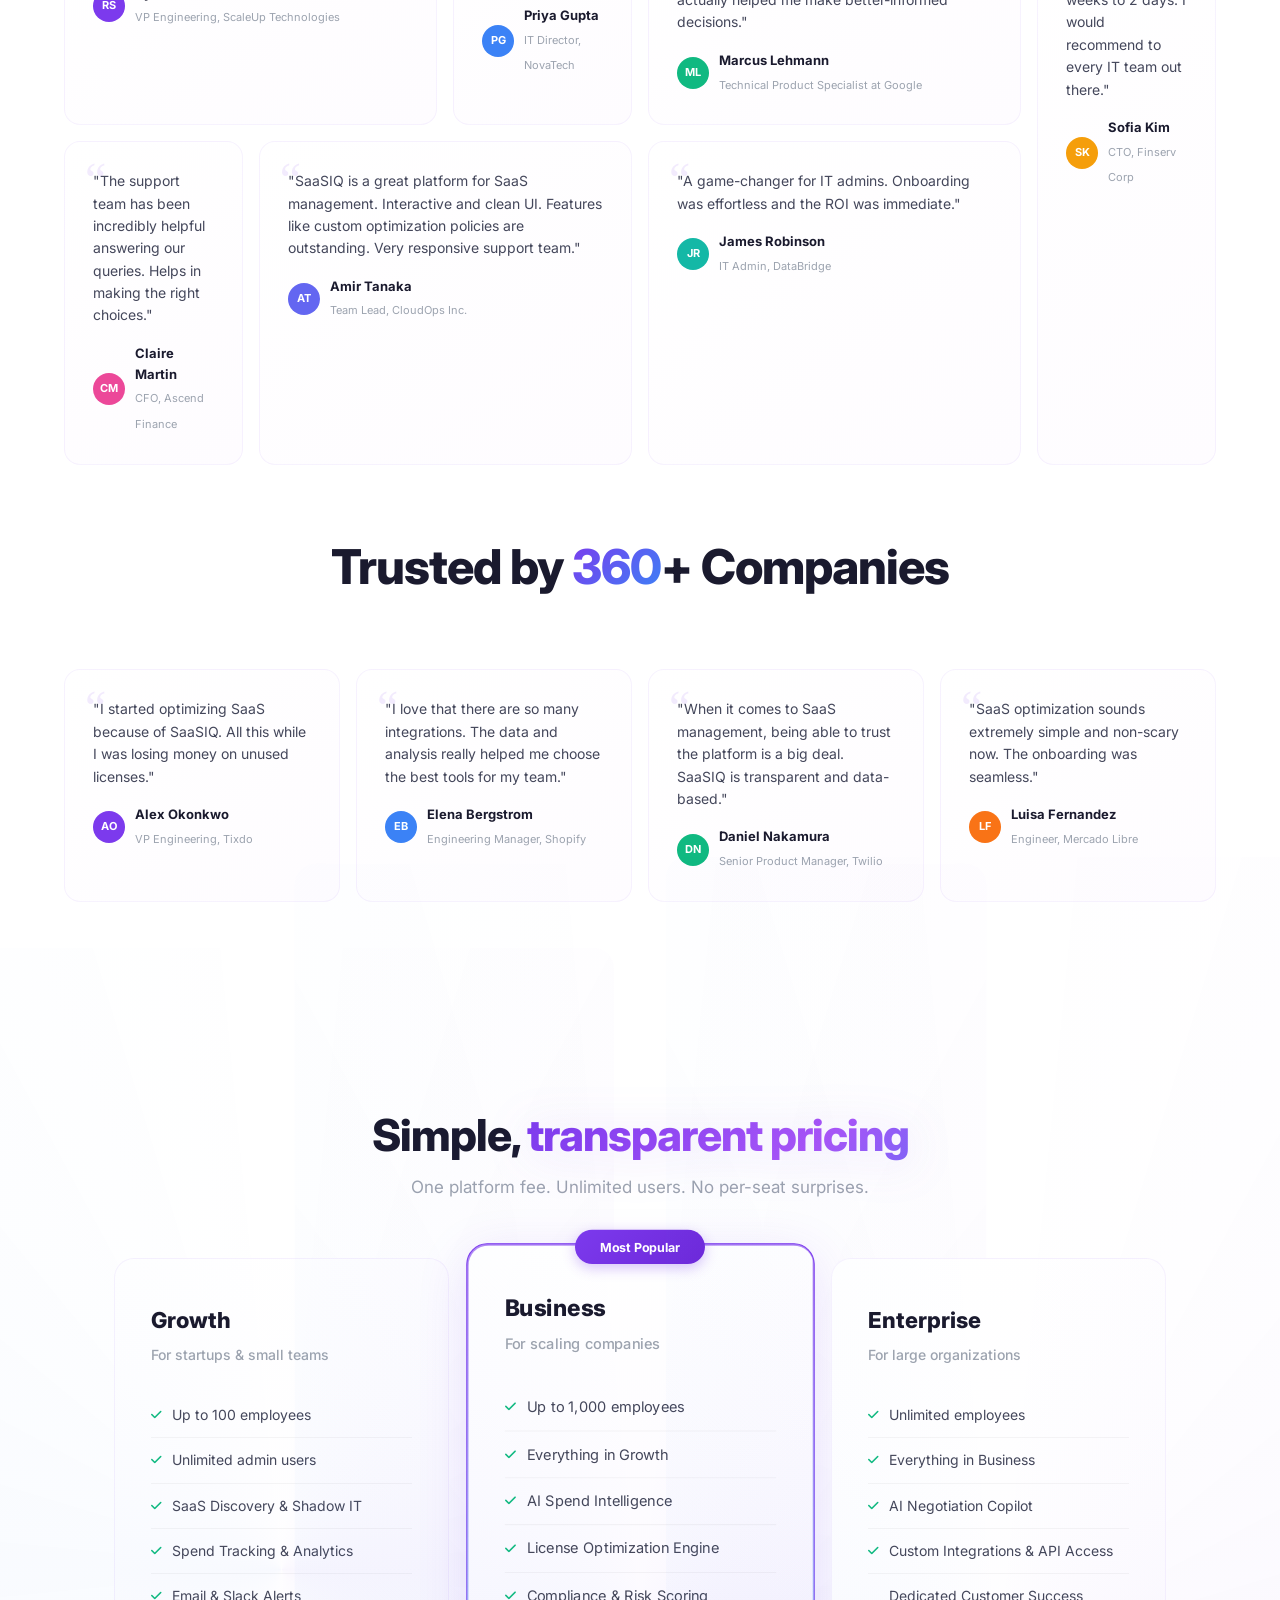
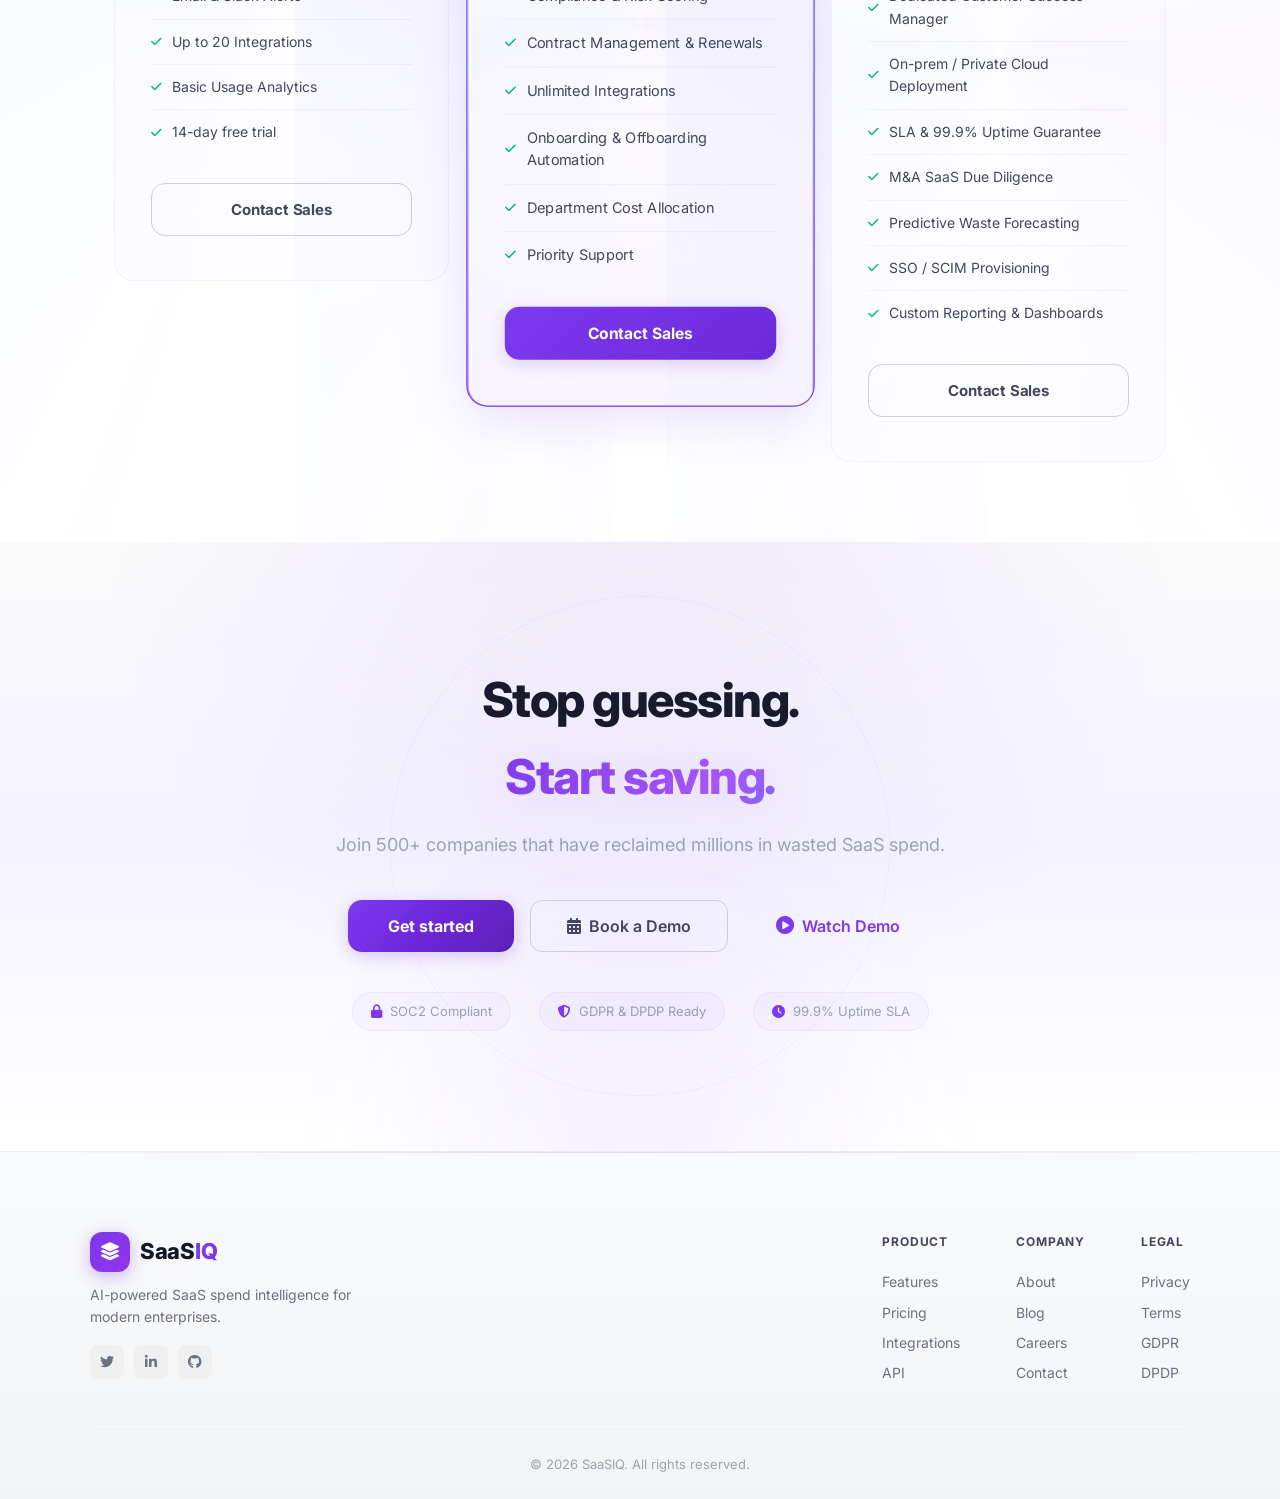
